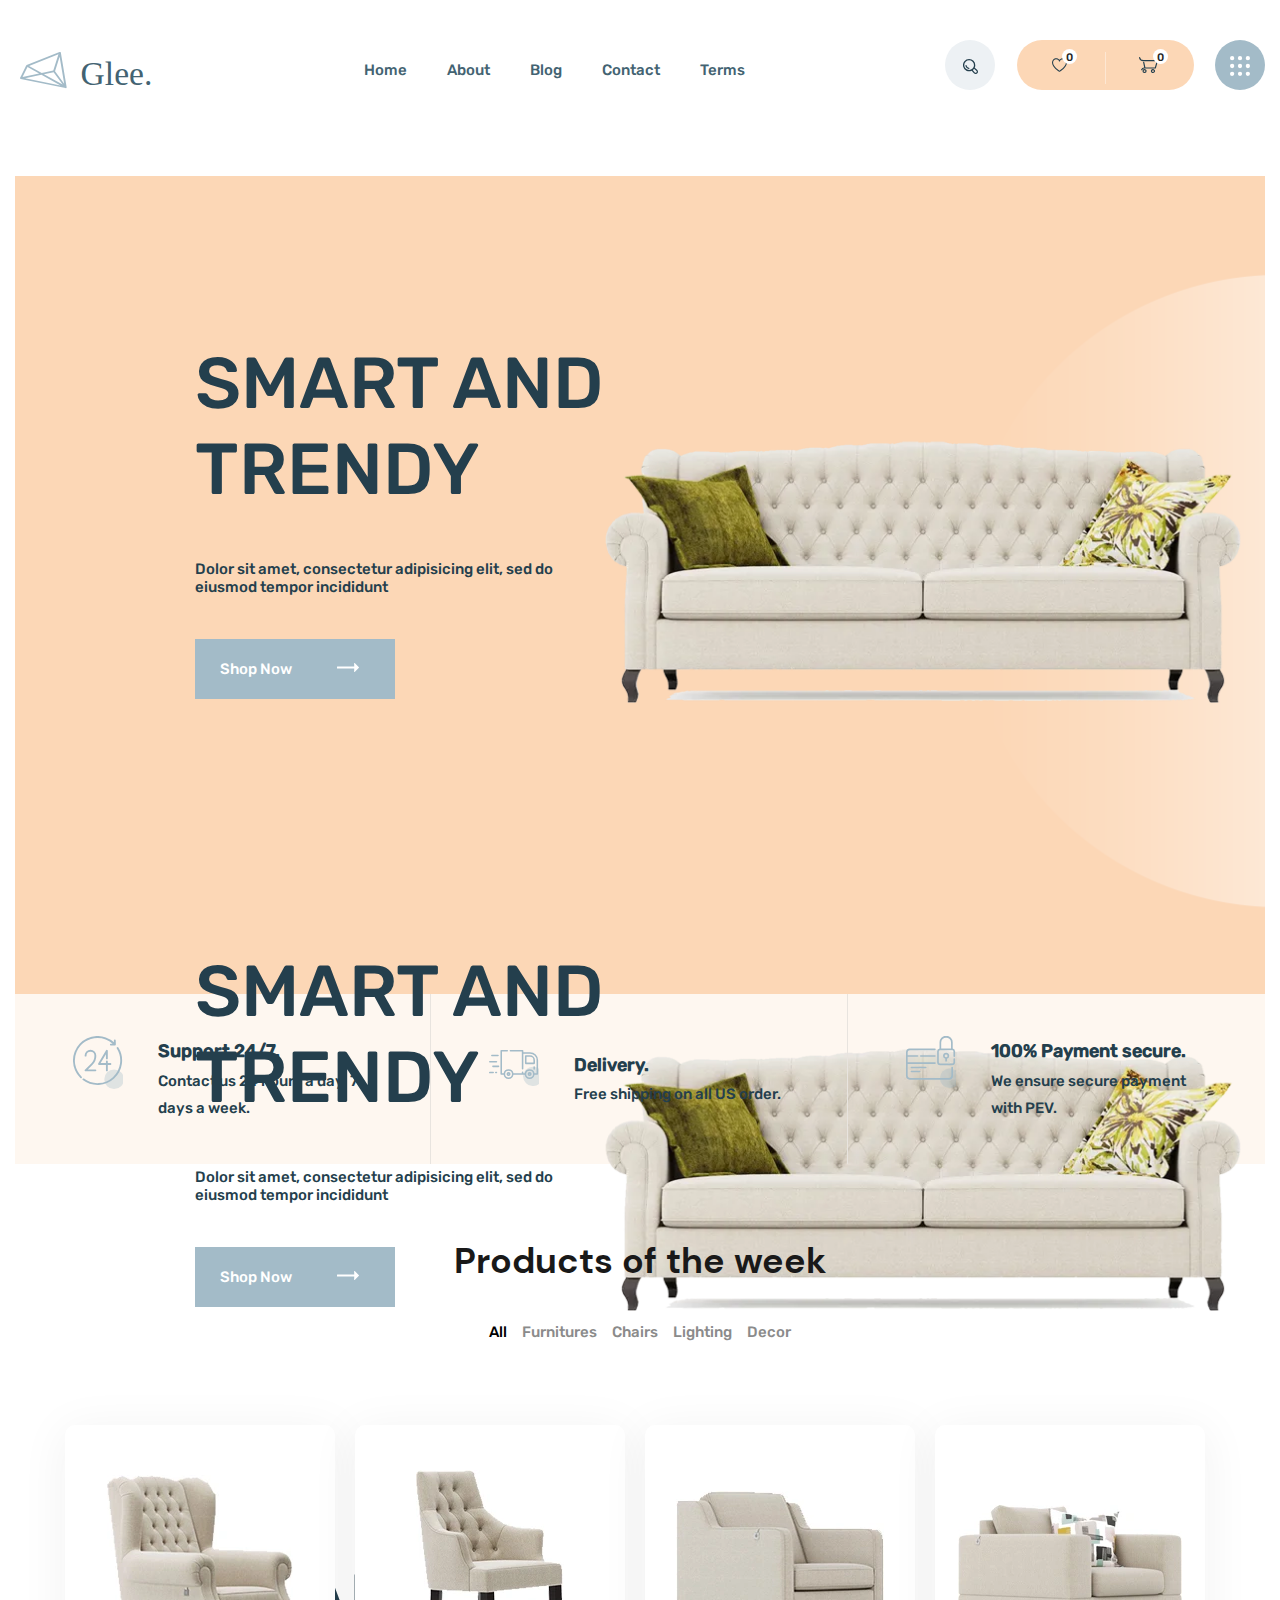
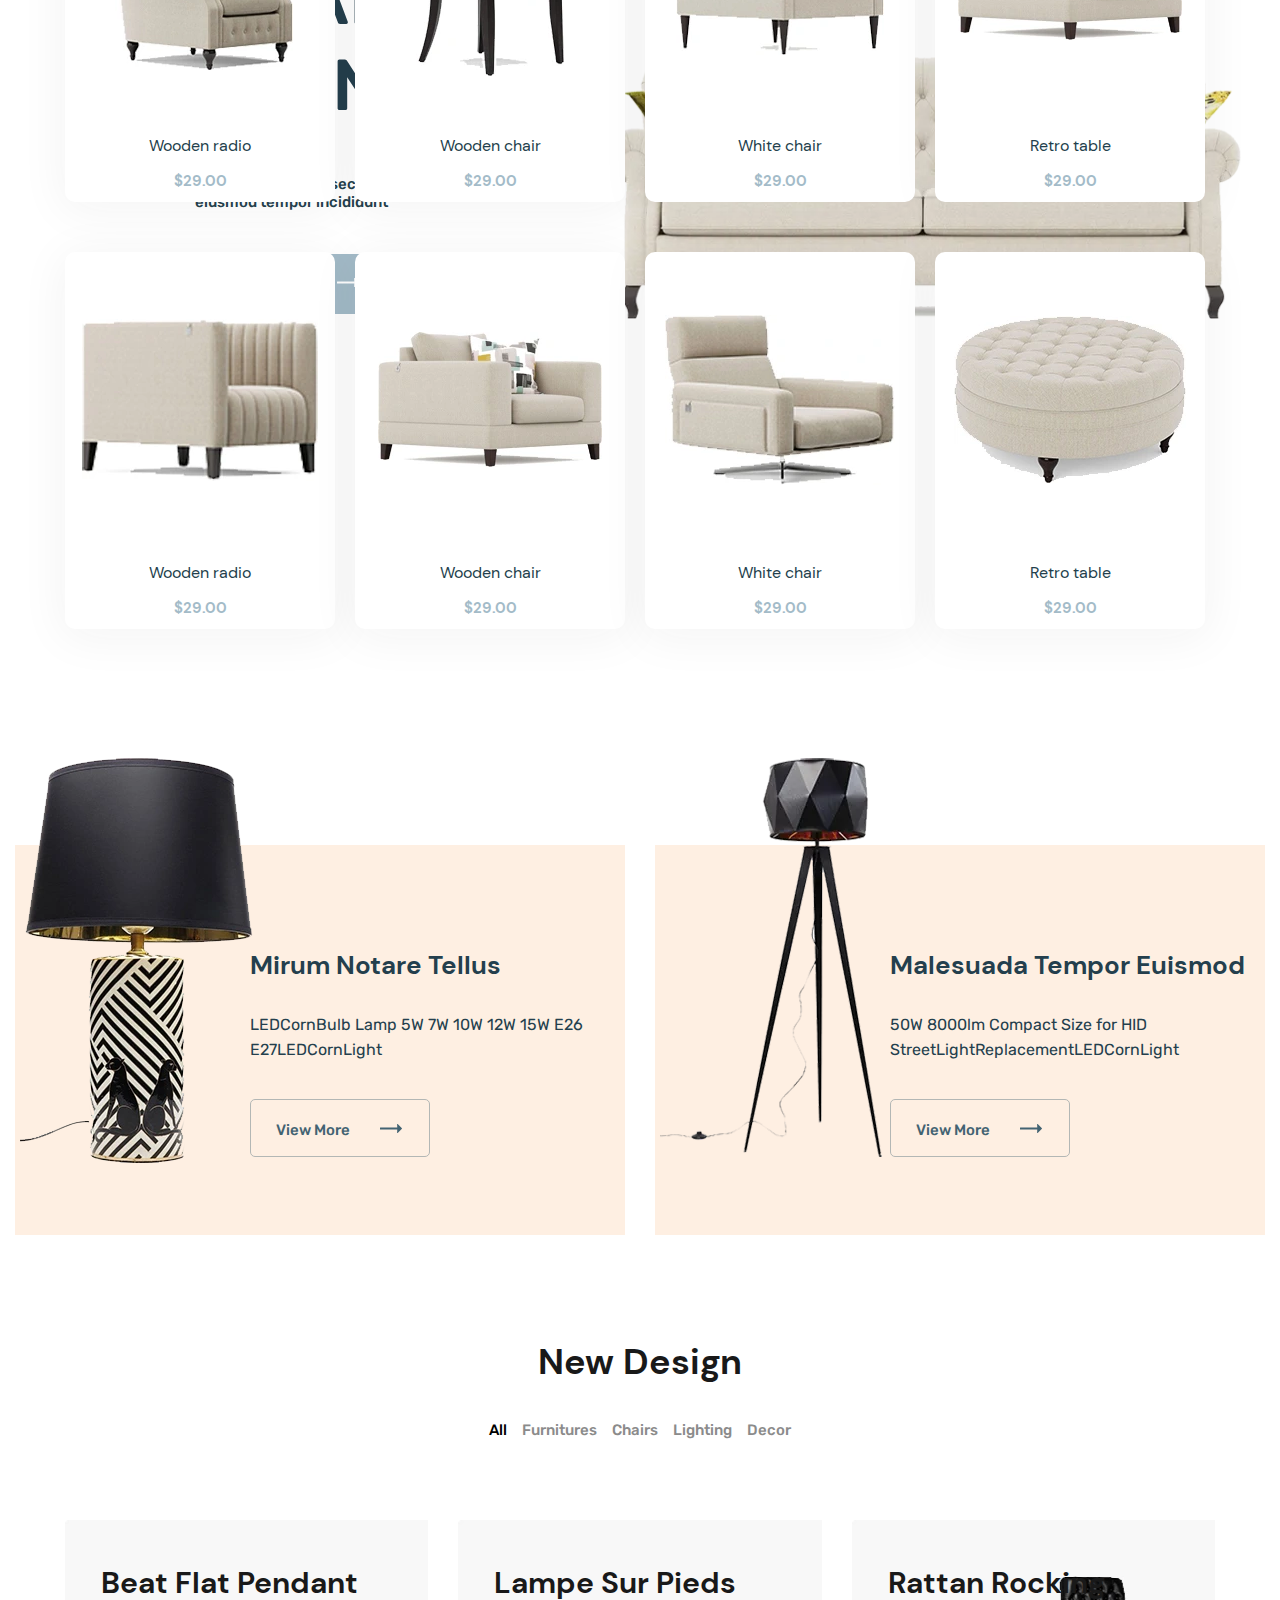
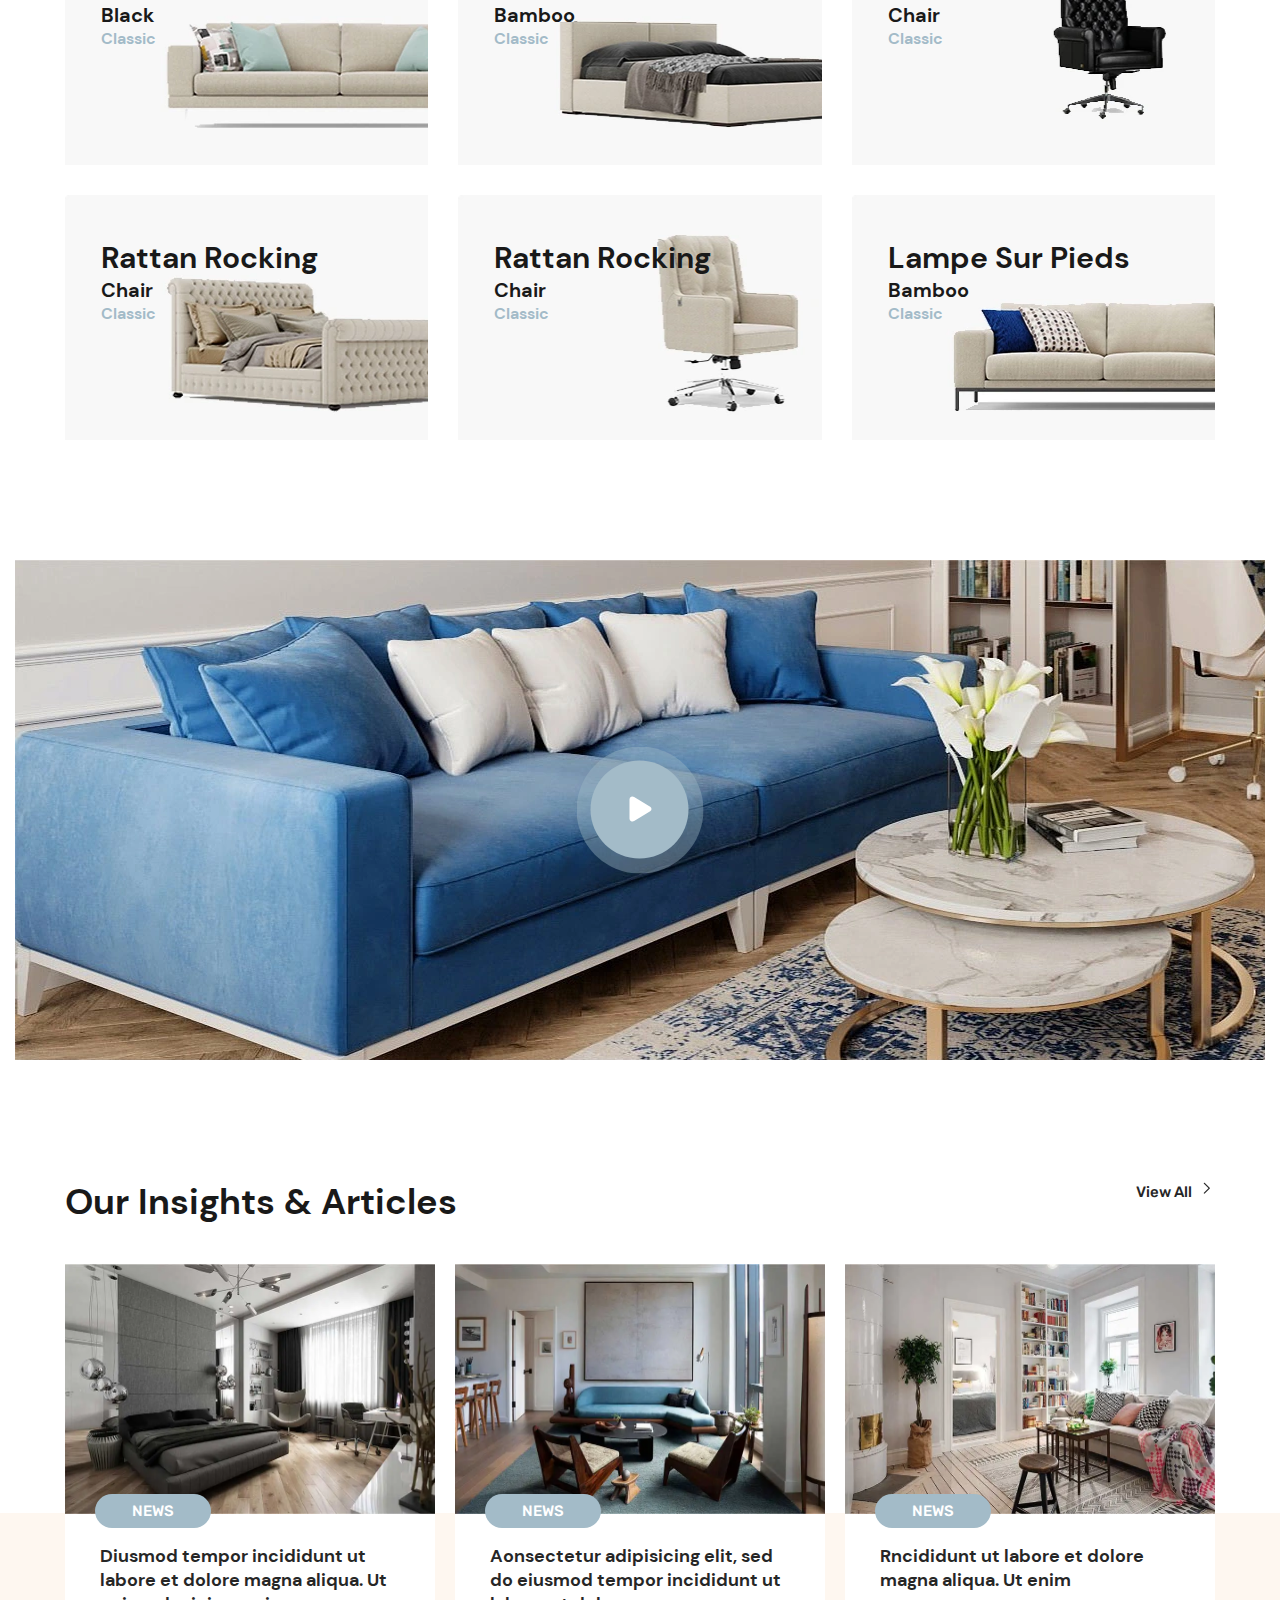
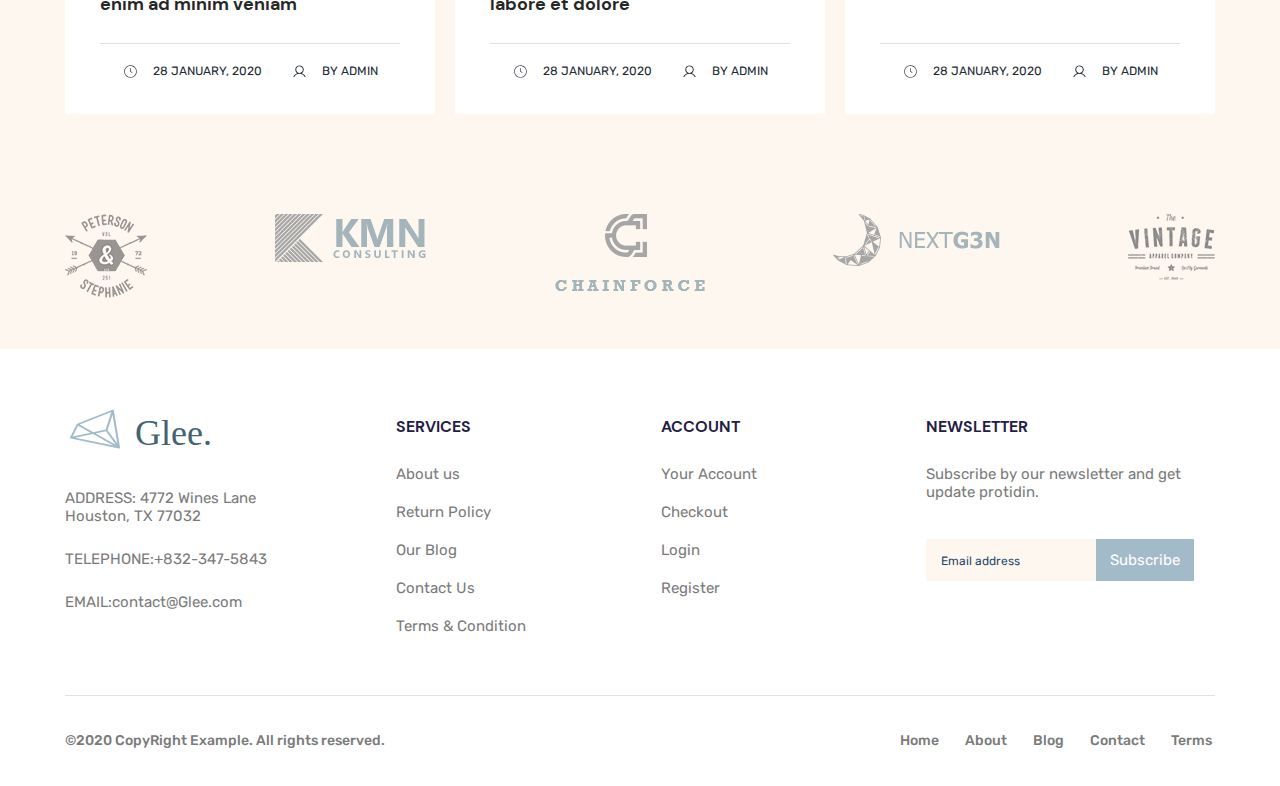
==== index.html @ 106c8b15 "Updates" ====
<!DOCTYPE html>
<html lang="en">

<head>
  <meta charset="UTF-8">
  <meta name="viewport" content="width=device-width, initial-scale=1.0">
  <meta http-equiv="X-UA-Compatible" content="ie=edge">
  <meta name="description" content="Описание проекта">
  <title>Glee</title>
  <link rel="preconnect" href="https://fonts.gstatic.com">
  <!-- <link
    href="https://fonts.googleapis.com/css2?family=Raleway:wght@600;700&family=Roboto+Condensed:ital,wght@0,300;0,400;0,700;1,300;1,400&display=swap"
    rel="stylesheet"> -->
  <link rel="stylesheet" href="css/style.min.css">
  <meta name="application-name" content="Главная страница — Описание проекта">
  <meta name="apple-mobile-web-app-title" content="Главная страница — Описание проекта">
  <meta property="og:title" content="Главная страница — Описание проекта">
  <meta property="og:locale" content="en">
  <meta property="og:description" content="Описание проекта">
  <meta property="og:url" content="http://localhost:3000">
  <meta property="og:site_name" content="Описание проекта">
  <meta property="og:type" content="website">
  <meta property="og:image" content="http://localhost:3000/img/cover.jpg">
</head>

<body>
<div class="parent">
  <header class="header">
    <div class="container">
      <div class="header__inner">
        <a class="logo" href="index.html">
          <img class="logo__img" src="images/header/icons/logo.svg" alt="logo img">
        </a>
        <nav class="menu">
          <button class="menu__btn">
            <span></span>
          </button>
          <ul class="menu__list">
            <li class="menu__list-item">
              <a class="menu__list-link  menu__list-link--active" href="index.html">Home</a>
            </li>
            <li class="menu__list-item">
              <a class="menu__list-link" href="about.html">About</a>
            </li>
            <li class="menu__list-item">
              <a class="menu__list-link" href="blog.html">Blog</a>
            </li>
            <li class="menu__list-item">
              <a class="menu__list-link" href="contact.html">Contact</a>
            </li>
            <li class="menu__list-item">
              <a class="menu__list-link" href="terms.html">Terms</a>
            </li>
          </ul>
        </nav>
        <div class="user-nav">
          <a class="user-nav__link user-nav__link--search" href="#">
            <img class="user-nav__link-img" src="images/header/icons/search.svg" alt="search icon">
          </a>
          <div class="user-nav__inner">
            <a href="#" class="user-nav__inner-link">
              <img class="user-nav__link-img" src="images/header/icons/heart.svg" alt="heart icon">
              <span class="user-nav__num">0</span>
            </a>
            <a href="#" class="user-nav__inner-link">
              <img class="user-nav__link-img" src="images/header/icons/cart.svg" alt="cart icon">
              <span class="user-nav__num">0</span>
            </a>
          </div>
          <a class="user-nav__link user-nav__link-user" href="#">
            <img class="user-nav__link-img-user" src="images/header/icons/user.svg" alt="user icon">
          </a>
        </div>
      </div>
    </div>
  </header>
  <main class="main">
   <section class="top-slider">
      <div class="container top-slider__container">
        <h1 class="hidden">Glee</h1>
        <div class="top-slider__inner">
          <div class="top-slider__item">
            <div class="top-slider__content">
              <h2 class="top-slider__title">
                SMART AND <br>
                TRENDY
              </h2>
              <p class="top-slider__text">
                Dolor sit amet, consectetur adipisicing elit, 
                sed do eiusmod tempor incididunt 
              </p>
              <a class="top-slider__link button" href="shop_1.html">
                Shop Now
                <img  class="top-slider__arrow" src="images/Shape1.svg" alt="button arrow">
              </a>
            </div>
            <picture>
              <source srcset="./images/slider/1.webp" type="image/webp">
              <source srcset="./images/slider/1.avif" type="image/avif">
              <img class="top-slider__img" src="images/slider/1.png"  alt="slider images">
            </picture>
          </div>
          <div class="top-slider__item">
            <div class="top-slider__content">
              <h2 class="top-slider__title">
                SMART AND <br>
                TRENDY
              </h2>
              <p class="top-slider__text">
                Dolor sit amet, consectetur adipisicing elit, 
                sed do eiusmod tempor incididunt 
              </p>
              <a class="top-slider__link button" href="shop_1.html">
                Shop Now
                <img  class="top-slider__arrow" src="images/Shape1.svg" alt="button arrow">
              </a>
            </div>
            <picture>
              <source srcset="./images/slider/2.webp" type="image/webp">
              <source srcset="./images/slider/2.avif" type="image/avif">
              <img class="top-slider__img" src="images/slider/2.png"  alt="slider images">
            </picture>
          </div>
          <div class="top-slider__item">
            <div class="top-slider__content">
              <h2 class="top-slider__title">
                SMART AND <br>
                TRENDY
              </h2>
              <p class="top-slider__text">
                Dolor sit amet, consectetur adipisicing elit, 
                sed do eiusmod tempor incididunt 
              </p>
              <a class="top-slider__link button" href="shop_1.html">
                Shop Now
                <img  class="top-slider__arrow" src="images/Shape1.svg" alt="button arrow">
              </a>
            </div>
            <picture>
              <source srcset="./images/slider/3.webp" type="image/webp">
              <source srcset="./images/slider/3.avif" type="image/avif">
              <img class="top-slider__img" src="images/slider/3.png"  alt="slider images">
            </picture>
          </div>
        </div>
      </div>
    </section>
     <section class="categories-info">
      <div class="container">
      <div class="categories-info__inner">
          <div class="info">
            <div class="info__item-wrap">
              <div class="info__item info__item-sup">
                <h3 class="info__item-title">Support 24/7.</h3>
                <p class="info__item-text">
                    Contact us 24 hours a day,
                  7 days a week.
                </p>
              </div>
            </div>
            <div class="info__item-wrap">
            <div class="info__item info__item-del">
              <h3 class="info__item-title">Delivery.</h3>
              <p class="info__item-text">
                Free shipping on all US order.
              </p>
            </div>
          </div>
            <div class="info__item-wrap">
            <div class="info__item info__item-pay">
              <h3 class="info__item-title">100% Payment secure.</h3>
              <p class="info__item-text">
                We ensure secure payment
                with PEV.
              </p>
            </div>
          </div>
          </div>
          <div class="categories"  data-ref="container-1">
            <div class="categories__top">
            <h2 class="title">Products of the week</h2>
            <div class="categories__filter-btn">
              <button class="categories__btn" data-filter="all">All</button>
              <button class="categories__btn" data-filter=".category-a">Furnitures</button>
              <button class="categories__btn" data-filter=".category-b">Chairs</button>
              <button class="categories__btn" data-filter=".category-c">Lighting</button>
              <button class="categories__btn" data-filter=".category-d">Decor</button>
            </div>
          </div>
          <div class="container1170">
            <div class="categories__content">
              <div class="categories-item mix category-a">
                <a href="product.html">
                  <img class="categories-item-img" src="images/product/chair-1.webp" alt="chair images">
                </a>
                <a class="categories-item-title" href="#">Wooden radio</a>
                <span class="categories-item-prise">$29.00</span>  
                <div class="categories-item-hover-links">
                  <button>
                    <svg width="22px" height="18px">
                   <path fill-rule="evenodd"  fill="rgb(163, 187, 200)"
                    d="M21.990,5.820 C21.907,4.269 21.250,2.813 20.141,1.720 C19.016,0.610 17.545,-0.001 16.002,-0.001 C13.691,-0.001 12.054,1.784 11.175,2.744 C11.125,2.798 11.071,2.857 11.019,2.913 C10.991,2.882 10.963,2.849 10.936,2.819 C10.132,1.903 8.460,-0.001 5.998,-0.001 C4.455,-0.001 2.985,0.610 1.859,1.720 C0.750,2.813 0.093,4.269 0.010,5.820 C-0.072,7.361 0.320,8.700 1.281,10.158 C2.142,11.466 4.385,13.532 6.044,14.906 C7.749,16.317 9.994,17.999 11.009,17.999 C12.041,17.999 14.278,16.319 15.974,14.912 C17.620,13.545 19.850,11.480 20.720,10.158 C21.366,9.174 22.095,7.792 21.990,5.820 ZM19.614,9.430 C18.982,10.391 17.202,12.166 15.183,13.848 C12.777,15.852 11.352,16.643 11.011,16.674 C10.669,16.639 9.241,15.841 6.823,13.831 C4.793,12.145 3.010,10.377 2.386,9.429 C1.591,8.223 1.266,7.132 1.332,5.891 C1.467,3.372 3.560,1.322 5.998,1.322 C7.861,1.322 9.214,2.864 9.941,3.692 C10.369,4.180 10.604,4.447 11.000,4.447 C11.409,4.447 11.672,4.161 12.151,3.638 C12.945,2.772 14.273,1.322 16.002,1.322 C18.440,1.322 20.533,3.372 20.668,5.891 C20.735,7.145 20.420,8.204 19.614,9.430 Z"/>
                   </svg></button>
                  <button>
                    <svg width="20px" height="20px">
                    <path fill-rule="evenodd"  fill="rgb(163, 187, 200)"
                    d="M19.450,19.448 C18.719,20.181 17.531,20.181 16.799,19.448 L12.211,14.860 C13.274,14.178 14.178,13.272 14.862,12.209 L19.450,16.798 C20.183,17.530 20.183,18.718 19.450,19.448 ZM7.500,14.999 C3.358,14.999 -0.000,11.640 -0.000,7.499 C-0.000,3.357 3.358,-0.002 7.500,-0.002 C11.642,-0.002 15.000,3.357 15.000,7.499 C15.000,11.640 11.642,14.999 7.500,14.999 ZM7.500,1.873 C4.398,1.873 1.875,4.397 1.875,7.499 C1.875,10.601 4.398,13.123 7.500,13.123 C10.602,13.123 13.125,10.601 13.125,7.499 C13.125,4.397 10.602,1.873 7.500,1.873 ZM4.375,7.499 L3.125,7.499 C3.125,5.087 5.088,3.123 7.500,3.123 L7.500,4.374 C5.777,4.374 4.375,5.776 4.375,7.499 Z"/>
                    </svg>
                  </button>
                  <button>
                    <svg width="22px" height="20px">
                    <path fill-rule="evenodd"  fill="rgb(255, 255, 255)"
                    d="M21.934,5.216 L18.217,13.776 C18.082,14.075 17.797,14.264 17.471,14.264 L7.257,14.264 C6.891,14.264 6.565,14.020 6.470,13.667 L3.147,1.629 L0.814,1.629 C0.366,1.629 -0.000,1.262 -0.000,0.814 C-0.000,0.365 0.366,-0.002 0.814,-0.002 L3.757,-0.002 C4.124,-0.002 4.449,0.243 4.544,0.596 L7.867,12.634 L16.929,12.634 L19.940,5.705 L9.902,5.705 C9.454,5.705 9.088,5.338 9.088,4.889 C9.088,4.440 9.454,4.074 9.902,4.074 L21.188,4.074 C21.459,4.074 21.717,4.211 21.866,4.440 C22.015,4.673 22.043,4.957 21.934,5.216 ZM6.484,16.303 C7.501,16.303 8.329,17.131 8.329,18.150 C8.329,19.169 7.501,19.999 6.484,19.999 C5.466,19.999 4.639,19.169 4.639,18.150 C4.639,17.131 5.466,16.303 6.484,16.303 ZM17.892,16.303 C18.909,16.235 19.791,17.009 19.859,18.015 C19.886,18.517 19.737,18.994 19.411,19.360 C19.085,19.740 18.638,19.958 18.149,19.999 C18.109,19.999 18.055,19.999 18.014,19.999 C17.051,19.999 16.250,19.238 16.183,18.273 C16.115,17.267 16.874,16.371 17.892,16.303 Z"/>
                    </svg>
                  </button>
                </div>            
              </div>
              <div class="categories-item mix category-a">
                <a href="product.html">
                  <img class="categories-item-img" src="images/product/chair-2.webp" alt="chair images">
                </a>
                <a class="categories-item-title" href="#">Wooden chair</a>
                <span class="categories-item-prise">$29.00</span>  
                <div class="categories-item-hover-links">
                  <button>
                    <svg width="22px" height="18px">
                   <path fill-rule="evenodd"  fill="rgb(163, 187, 200)"
                    d="M21.990,5.820 C21.907,4.269 21.250,2.813 20.141,1.720 C19.016,0.610 17.545,-0.001 16.002,-0.001 C13.691,-0.001 12.054,1.784 11.175,2.744 C11.125,2.798 11.071,2.857 11.019,2.913 C10.991,2.882 10.963,2.849 10.936,2.819 C10.132,1.903 8.460,-0.001 5.998,-0.001 C4.455,-0.001 2.985,0.610 1.859,1.720 C0.750,2.813 0.093,4.269 0.010,5.820 C-0.072,7.361 0.320,8.700 1.281,10.158 C2.142,11.466 4.385,13.532 6.044,14.906 C7.749,16.317 9.994,17.999 11.009,17.999 C12.041,17.999 14.278,16.319 15.974,14.912 C17.620,13.545 19.850,11.480 20.720,10.158 C21.366,9.174 22.095,7.792 21.990,5.820 ZM19.614,9.430 C18.982,10.391 17.202,12.166 15.183,13.848 C12.777,15.852 11.352,16.643 11.011,16.674 C10.669,16.639 9.241,15.841 6.823,13.831 C4.793,12.145 3.010,10.377 2.386,9.429 C1.591,8.223 1.266,7.132 1.332,5.891 C1.467,3.372 3.560,1.322 5.998,1.322 C7.861,1.322 9.214,2.864 9.941,3.692 C10.369,4.180 10.604,4.447 11.000,4.447 C11.409,4.447 11.672,4.161 12.151,3.638 C12.945,2.772 14.273,1.322 16.002,1.322 C18.440,1.322 20.533,3.372 20.668,5.891 C20.735,7.145 20.420,8.204 19.614,9.430 Z"/>
                   </svg></button>
                  <button>
                    <svg width="20px" height="20px">
                    <path fill-rule="evenodd"  fill="rgb(163, 187, 200)"
                    d="M19.450,19.448 C18.719,20.181 17.531,20.181 16.799,19.448 L12.211,14.860 C13.274,14.178 14.178,13.272 14.862,12.209 L19.450,16.798 C20.183,17.530 20.183,18.718 19.450,19.448 ZM7.500,14.999 C3.358,14.999 -0.000,11.640 -0.000,7.499 C-0.000,3.357 3.358,-0.002 7.500,-0.002 C11.642,-0.002 15.000,3.357 15.000,7.499 C15.000,11.640 11.642,14.999 7.500,14.999 ZM7.500,1.873 C4.398,1.873 1.875,4.397 1.875,7.499 C1.875,10.601 4.398,13.123 7.500,13.123 C10.602,13.123 13.125,10.601 13.125,7.499 C13.125,4.397 10.602,1.873 7.500,1.873 ZM4.375,7.499 L3.125,7.499 C3.125,5.087 5.088,3.123 7.500,3.123 L7.500,4.374 C5.777,4.374 4.375,5.776 4.375,7.499 Z"/>
                    </svg>
                  </button>
                  <button>
                    <svg width="22px" height="20px">
                    <path fill-rule="evenodd"  fill="rgb(255, 255, 255)"
                    d="M21.934,5.216 L18.217,13.776 C18.082,14.075 17.797,14.264 17.471,14.264 L7.257,14.264 C6.891,14.264 6.565,14.020 6.470,13.667 L3.147,1.629 L0.814,1.629 C0.366,1.629 -0.000,1.262 -0.000,0.814 C-0.000,0.365 0.366,-0.002 0.814,-0.002 L3.757,-0.002 C4.124,-0.002 4.449,0.243 4.544,0.596 L7.867,12.634 L16.929,12.634 L19.940,5.705 L9.902,5.705 C9.454,5.705 9.088,5.338 9.088,4.889 C9.088,4.440 9.454,4.074 9.902,4.074 L21.188,4.074 C21.459,4.074 21.717,4.211 21.866,4.440 C22.015,4.673 22.043,4.957 21.934,5.216 ZM6.484,16.303 C7.501,16.303 8.329,17.131 8.329,18.150 C8.329,19.169 7.501,19.999 6.484,19.999 C5.466,19.999 4.639,19.169 4.639,18.150 C4.639,17.131 5.466,16.303 6.484,16.303 ZM17.892,16.303 C18.909,16.235 19.791,17.009 19.859,18.015 C19.886,18.517 19.737,18.994 19.411,19.360 C19.085,19.740 18.638,19.958 18.149,19.999 C18.109,19.999 18.055,19.999 18.014,19.999 C17.051,19.999 16.250,19.238 16.183,18.273 C16.115,17.267 16.874,16.371 17.892,16.303 Z"/>
                    </svg>
                  </button>
                </div>                     
              </div>
              <div class="categories-item mix category-b">
                <a href="product.html">
                  <img class="categories-item-img" src="images/product/chair-3.webp" alt="chair images">
                </a>
                <a class="categories-item-title" href="#">White chair</a>
                <span class="categories-item-prise">$29.00</span>  
                <div class="categories-item-hover-links">
                  <button>
                    <svg width="22px" height="18px">
                   <path fill-rule="evenodd"  fill="rgb(163, 187, 200)"
                    d="M21.990,5.820 C21.907,4.269 21.250,2.813 20.141,1.720 C19.016,0.610 17.545,-0.001 16.002,-0.001 C13.691,-0.001 12.054,1.784 11.175,2.744 C11.125,2.798 11.071,2.857 11.019,2.913 C10.991,2.882 10.963,2.849 10.936,2.819 C10.132,1.903 8.460,-0.001 5.998,-0.001 C4.455,-0.001 2.985,0.610 1.859,1.720 C0.750,2.813 0.093,4.269 0.010,5.820 C-0.072,7.361 0.320,8.700 1.281,10.158 C2.142,11.466 4.385,13.532 6.044,14.906 C7.749,16.317 9.994,17.999 11.009,17.999 C12.041,17.999 14.278,16.319 15.974,14.912 C17.620,13.545 19.850,11.480 20.720,10.158 C21.366,9.174 22.095,7.792 21.990,5.820 ZM19.614,9.430 C18.982,10.391 17.202,12.166 15.183,13.848 C12.777,15.852 11.352,16.643 11.011,16.674 C10.669,16.639 9.241,15.841 6.823,13.831 C4.793,12.145 3.010,10.377 2.386,9.429 C1.591,8.223 1.266,7.132 1.332,5.891 C1.467,3.372 3.560,1.322 5.998,1.322 C7.861,1.322 9.214,2.864 9.941,3.692 C10.369,4.180 10.604,4.447 11.000,4.447 C11.409,4.447 11.672,4.161 12.151,3.638 C12.945,2.772 14.273,1.322 16.002,1.322 C18.440,1.322 20.533,3.372 20.668,5.891 C20.735,7.145 20.420,8.204 19.614,9.430 Z"/>
                   </svg></button>
                  <button>
                    <svg width="20px" height="20px">
                    <path fill-rule="evenodd"  fill="rgb(163, 187, 200)"
                    d="M19.450,19.448 C18.719,20.181 17.531,20.181 16.799,19.448 L12.211,14.860 C13.274,14.178 14.178,13.272 14.862,12.209 L19.450,16.798 C20.183,17.530 20.183,18.718 19.450,19.448 ZM7.500,14.999 C3.358,14.999 -0.000,11.640 -0.000,7.499 C-0.000,3.357 3.358,-0.002 7.500,-0.002 C11.642,-0.002 15.000,3.357 15.000,7.499 C15.000,11.640 11.642,14.999 7.500,14.999 ZM7.500,1.873 C4.398,1.873 1.875,4.397 1.875,7.499 C1.875,10.601 4.398,13.123 7.500,13.123 C10.602,13.123 13.125,10.601 13.125,7.499 C13.125,4.397 10.602,1.873 7.500,1.873 ZM4.375,7.499 L3.125,7.499 C3.125,5.087 5.088,3.123 7.500,3.123 L7.500,4.374 C5.777,4.374 4.375,5.776 4.375,7.499 Z"/>
                    </svg>
                  </button>
                  <button>
                    <svg width="22px" height="20px">
                    <path fill-rule="evenodd"  fill="rgb(255, 255, 255)"
                    d="M21.934,5.216 L18.217,13.776 C18.082,14.075 17.797,14.264 17.471,14.264 L7.257,14.264 C6.891,14.264 6.565,14.020 6.470,13.667 L3.147,1.629 L0.814,1.629 C0.366,1.629 -0.000,1.262 -0.000,0.814 C-0.000,0.365 0.366,-0.002 0.814,-0.002 L3.757,-0.002 C4.124,-0.002 4.449,0.243 4.544,0.596 L7.867,12.634 L16.929,12.634 L19.940,5.705 L9.902,5.705 C9.454,5.705 9.088,5.338 9.088,4.889 C9.088,4.440 9.454,4.074 9.902,4.074 L21.188,4.074 C21.459,4.074 21.717,4.211 21.866,4.440 C22.015,4.673 22.043,4.957 21.934,5.216 ZM6.484,16.303 C7.501,16.303 8.329,17.131 8.329,18.150 C8.329,19.169 7.501,19.999 6.484,19.999 C5.466,19.999 4.639,19.169 4.639,18.150 C4.639,17.131 5.466,16.303 6.484,16.303 ZM17.892,16.303 C18.909,16.235 19.791,17.009 19.859,18.015 C19.886,18.517 19.737,18.994 19.411,19.360 C19.085,19.740 18.638,19.958 18.149,19.999 C18.109,19.999 18.055,19.999 18.014,19.999 C17.051,19.999 16.250,19.238 16.183,18.273 C16.115,17.267 16.874,16.371 17.892,16.303 Z"/>
                    </svg>
                  </button>
                </div>                     
              </div>
              <div class="categories-item mix category-b">
                <a href="product.html">
                  <img class="categories-item-img" src="images/product/chair-4.webp" alt="chair images">
                </a>
                <a class="categories-item-title" href="#">Retro table</a>
                <span class="categories-item-prise">$29.00</span>  
                <div class="categories-item-hover-links">
                  <button>
                    <svg width="22px" height="18px">
                   <path fill-rule="evenodd"  fill="rgb(163, 187, 200)"
                    d="M21.990,5.820 C21.907,4.269 21.250,2.813 20.141,1.720 C19.016,0.610 17.545,-0.001 16.002,-0.001 C13.691,-0.001 12.054,1.784 11.175,2.744 C11.125,2.798 11.071,2.857 11.019,2.913 C10.991,2.882 10.963,2.849 10.936,2.819 C10.132,1.903 8.460,-0.001 5.998,-0.001 C4.455,-0.001 2.985,0.610 1.859,1.720 C0.750,2.813 0.093,4.269 0.010,5.820 C-0.072,7.361 0.320,8.700 1.281,10.158 C2.142,11.466 4.385,13.532 6.044,14.906 C7.749,16.317 9.994,17.999 11.009,17.999 C12.041,17.999 14.278,16.319 15.974,14.912 C17.620,13.545 19.850,11.480 20.720,10.158 C21.366,9.174 22.095,7.792 21.990,5.820 ZM19.614,9.430 C18.982,10.391 17.202,12.166 15.183,13.848 C12.777,15.852 11.352,16.643 11.011,16.674 C10.669,16.639 9.241,15.841 6.823,13.831 C4.793,12.145 3.010,10.377 2.386,9.429 C1.591,8.223 1.266,7.132 1.332,5.891 C1.467,3.372 3.560,1.322 5.998,1.322 C7.861,1.322 9.214,2.864 9.941,3.692 C10.369,4.180 10.604,4.447 11.000,4.447 C11.409,4.447 11.672,4.161 12.151,3.638 C12.945,2.772 14.273,1.322 16.002,1.322 C18.440,1.322 20.533,3.372 20.668,5.891 C20.735,7.145 20.420,8.204 19.614,9.430 Z"/>
                   </svg></button>
                  <button>
                    <svg width="20px" height="20px">
                    <path fill-rule="evenodd"  fill="rgb(163, 187, 200)"
                    d="M19.450,19.448 C18.719,20.181 17.531,20.181 16.799,19.448 L12.211,14.860 C13.274,14.178 14.178,13.272 14.862,12.209 L19.450,16.798 C20.183,17.530 20.183,18.718 19.450,19.448 ZM7.500,14.999 C3.358,14.999 -0.000,11.640 -0.000,7.499 C-0.000,3.357 3.358,-0.002 7.500,-0.002 C11.642,-0.002 15.000,3.357 15.000,7.499 C15.000,11.640 11.642,14.999 7.500,14.999 ZM7.500,1.873 C4.398,1.873 1.875,4.397 1.875,7.499 C1.875,10.601 4.398,13.123 7.500,13.123 C10.602,13.123 13.125,10.601 13.125,7.499 C13.125,4.397 10.602,1.873 7.500,1.873 ZM4.375,7.499 L3.125,7.499 C3.125,5.087 5.088,3.123 7.500,3.123 L7.500,4.374 C5.777,4.374 4.375,5.776 4.375,7.499 Z"/>
                    </svg>
                  </button>
                  <button>
                    <svg width="22px" height="20px">
                    <path fill-rule="evenodd"  fill="rgb(255, 255, 255)"
                    d="M21.934,5.216 L18.217,13.776 C18.082,14.075 17.797,14.264 17.471,14.264 L7.257,14.264 C6.891,14.264 6.565,14.020 6.470,13.667 L3.147,1.629 L0.814,1.629 C0.366,1.629 -0.000,1.262 -0.000,0.814 C-0.000,0.365 0.366,-0.002 0.814,-0.002 L3.757,-0.002 C4.124,-0.002 4.449,0.243 4.544,0.596 L7.867,12.634 L16.929,12.634 L19.940,5.705 L9.902,5.705 C9.454,5.705 9.088,5.338 9.088,4.889 C9.088,4.440 9.454,4.074 9.902,4.074 L21.188,4.074 C21.459,4.074 21.717,4.211 21.866,4.440 C22.015,4.673 22.043,4.957 21.934,5.216 ZM6.484,16.303 C7.501,16.303 8.329,17.131 8.329,18.150 C8.329,19.169 7.501,19.999 6.484,19.999 C5.466,19.999 4.639,19.169 4.639,18.150 C4.639,17.131 5.466,16.303 6.484,16.303 ZM17.892,16.303 C18.909,16.235 19.791,17.009 19.859,18.015 C19.886,18.517 19.737,18.994 19.411,19.360 C19.085,19.740 18.638,19.958 18.149,19.999 C18.109,19.999 18.055,19.999 18.014,19.999 C17.051,19.999 16.250,19.238 16.183,18.273 C16.115,17.267 16.874,16.371 17.892,16.303 Z"/>
                    </svg>
                  </button>
                </div>                     
              </div>
              <div class="categories-item mix category-c">
                <a href="product.html">
                  <img class="categories-item-img" src="images/product/chair-5.webp" alt="chair images">
                </a>
                <a class="categories-item-title" href="#">Wooden radio</a>
                <span class="categories-item-prise">$29.00</span>  
                <div class="categories-item-hover-links">
                  <button>
                    <svg width="22px" height="18px">
                   <path fill-rule="evenodd"  fill="rgb(163, 187, 200)"
                    d="M21.990,5.820 C21.907,4.269 21.250,2.813 20.141,1.720 C19.016,0.610 17.545,-0.001 16.002,-0.001 C13.691,-0.001 12.054,1.784 11.175,2.744 C11.125,2.798 11.071,2.857 11.019,2.913 C10.991,2.882 10.963,2.849 10.936,2.819 C10.132,1.903 8.460,-0.001 5.998,-0.001 C4.455,-0.001 2.985,0.610 1.859,1.720 C0.750,2.813 0.093,4.269 0.010,5.820 C-0.072,7.361 0.320,8.700 1.281,10.158 C2.142,11.466 4.385,13.532 6.044,14.906 C7.749,16.317 9.994,17.999 11.009,17.999 C12.041,17.999 14.278,16.319 15.974,14.912 C17.620,13.545 19.850,11.480 20.720,10.158 C21.366,9.174 22.095,7.792 21.990,5.820 ZM19.614,9.430 C18.982,10.391 17.202,12.166 15.183,13.848 C12.777,15.852 11.352,16.643 11.011,16.674 C10.669,16.639 9.241,15.841 6.823,13.831 C4.793,12.145 3.010,10.377 2.386,9.429 C1.591,8.223 1.266,7.132 1.332,5.891 C1.467,3.372 3.560,1.322 5.998,1.322 C7.861,1.322 9.214,2.864 9.941,3.692 C10.369,4.180 10.604,4.447 11.000,4.447 C11.409,4.447 11.672,4.161 12.151,3.638 C12.945,2.772 14.273,1.322 16.002,1.322 C18.440,1.322 20.533,3.372 20.668,5.891 C20.735,7.145 20.420,8.204 19.614,9.430 Z"/>
                   </svg></button>
                  <button>
                    <svg width="20px" height="20px">
                    <path fill-rule="evenodd"  fill="rgb(163, 187, 200)"
                    d="M19.450,19.448 C18.719,20.181 17.531,20.181 16.799,19.448 L12.211,14.860 C13.274,14.178 14.178,13.272 14.862,12.209 L19.450,16.798 C20.183,17.530 20.183,18.718 19.450,19.448 ZM7.500,14.999 C3.358,14.999 -0.000,11.640 -0.000,7.499 C-0.000,3.357 3.358,-0.002 7.500,-0.002 C11.642,-0.002 15.000,3.357 15.000,7.499 C15.000,11.640 11.642,14.999 7.500,14.999 ZM7.500,1.873 C4.398,1.873 1.875,4.397 1.875,7.499 C1.875,10.601 4.398,13.123 7.500,13.123 C10.602,13.123 13.125,10.601 13.125,7.499 C13.125,4.397 10.602,1.873 7.500,1.873 ZM4.375,7.499 L3.125,7.499 C3.125,5.087 5.088,3.123 7.500,3.123 L7.500,4.374 C5.777,4.374 4.375,5.776 4.375,7.499 Z"/>
                    </svg>
                  </button>
                  <button>
                    <svg width="22px" height="20px">
                    <path fill-rule="evenodd"  fill="rgb(255, 255, 255)"
                    d="M21.934,5.216 L18.217,13.776 C18.082,14.075 17.797,14.264 17.471,14.264 L7.257,14.264 C6.891,14.264 6.565,14.020 6.470,13.667 L3.147,1.629 L0.814,1.629 C0.366,1.629 -0.000,1.262 -0.000,0.814 C-0.000,0.365 0.366,-0.002 0.814,-0.002 L3.757,-0.002 C4.124,-0.002 4.449,0.243 4.544,0.596 L7.867,12.634 L16.929,12.634 L19.940,5.705 L9.902,5.705 C9.454,5.705 9.088,5.338 9.088,4.889 C9.088,4.440 9.454,4.074 9.902,4.074 L21.188,4.074 C21.459,4.074 21.717,4.211 21.866,4.440 C22.015,4.673 22.043,4.957 21.934,5.216 ZM6.484,16.303 C7.501,16.303 8.329,17.131 8.329,18.150 C8.329,19.169 7.501,19.999 6.484,19.999 C5.466,19.999 4.639,19.169 4.639,18.150 C4.639,17.131 5.466,16.303 6.484,16.303 ZM17.892,16.303 C18.909,16.235 19.791,17.009 19.859,18.015 C19.886,18.517 19.737,18.994 19.411,19.360 C19.085,19.740 18.638,19.958 18.149,19.999 C18.109,19.999 18.055,19.999 18.014,19.999 C17.051,19.999 16.250,19.238 16.183,18.273 C16.115,17.267 16.874,16.371 17.892,16.303 Z"/>
                    </svg>
                  </button>
                </div>                     
              </div>
              <div class="categories-item mix category-c">
                <a href="product.html">
                  <img class="categories-item-img" src="images/product/chair-6.webp" alt="chair images">
                </a>
                <a class="categories-item-title" href="#">Wooden chair</a>
                <span class="categories-item-prise">$29.00</span> 
                <div class="categories-item-hover-links">
                  <button>
                    <svg width="22px" height="18px">
                   <path fill-rule="evenodd"  fill="rgb(163, 187, 200)"
                    d="M21.990,5.820 C21.907,4.269 21.250,2.813 20.141,1.720 C19.016,0.610 17.545,-0.001 16.002,-0.001 C13.691,-0.001 12.054,1.784 11.175,2.744 C11.125,2.798 11.071,2.857 11.019,2.913 C10.991,2.882 10.963,2.849 10.936,2.819 C10.132,1.903 8.460,-0.001 5.998,-0.001 C4.455,-0.001 2.985,0.610 1.859,1.720 C0.750,2.813 0.093,4.269 0.010,5.820 C-0.072,7.361 0.320,8.700 1.281,10.158 C2.142,11.466 4.385,13.532 6.044,14.906 C7.749,16.317 9.994,17.999 11.009,17.999 C12.041,17.999 14.278,16.319 15.974,14.912 C17.620,13.545 19.850,11.480 20.720,10.158 C21.366,9.174 22.095,7.792 21.990,5.820 ZM19.614,9.430 C18.982,10.391 17.202,12.166 15.183,13.848 C12.777,15.852 11.352,16.643 11.011,16.674 C10.669,16.639 9.241,15.841 6.823,13.831 C4.793,12.145 3.010,10.377 2.386,9.429 C1.591,8.223 1.266,7.132 1.332,5.891 C1.467,3.372 3.560,1.322 5.998,1.322 C7.861,1.322 9.214,2.864 9.941,3.692 C10.369,4.180 10.604,4.447 11.000,4.447 C11.409,4.447 11.672,4.161 12.151,3.638 C12.945,2.772 14.273,1.322 16.002,1.322 C18.440,1.322 20.533,3.372 20.668,5.891 C20.735,7.145 20.420,8.204 19.614,9.430 Z"/>
                   </svg></button>
                  <button>
                    <svg width="20px" height="20px">
                    <path fill-rule="evenodd"  fill="rgb(163, 187, 200)"
                    d="M19.450,19.448 C18.719,20.181 17.531,20.181 16.799,19.448 L12.211,14.860 C13.274,14.178 14.178,13.272 14.862,12.209 L19.450,16.798 C20.183,17.530 20.183,18.718 19.450,19.448 ZM7.500,14.999 C3.358,14.999 -0.000,11.640 -0.000,7.499 C-0.000,3.357 3.358,-0.002 7.500,-0.002 C11.642,-0.002 15.000,3.357 15.000,7.499 C15.000,11.640 11.642,14.999 7.500,14.999 ZM7.500,1.873 C4.398,1.873 1.875,4.397 1.875,7.499 C1.875,10.601 4.398,13.123 7.500,13.123 C10.602,13.123 13.125,10.601 13.125,7.499 C13.125,4.397 10.602,1.873 7.500,1.873 ZM4.375,7.499 L3.125,7.499 C3.125,5.087 5.088,3.123 7.500,3.123 L7.500,4.374 C5.777,4.374 4.375,5.776 4.375,7.499 Z"/>
                    </svg>
                  </button>
                  <button>
                    <svg width="22px" height="20px">
                    <path fill-rule="evenodd"  fill="rgb(255, 255, 255)"
                    d="M21.934,5.216 L18.217,13.776 C18.082,14.075 17.797,14.264 17.471,14.264 L7.257,14.264 C6.891,14.264 6.565,14.020 6.470,13.667 L3.147,1.629 L0.814,1.629 C0.366,1.629 -0.000,1.262 -0.000,0.814 C-0.000,0.365 0.366,-0.002 0.814,-0.002 L3.757,-0.002 C4.124,-0.002 4.449,0.243 4.544,0.596 L7.867,12.634 L16.929,12.634 L19.940,5.705 L9.902,5.705 C9.454,5.705 9.088,5.338 9.088,4.889 C9.088,4.440 9.454,4.074 9.902,4.074 L21.188,4.074 C21.459,4.074 21.717,4.211 21.866,4.440 C22.015,4.673 22.043,4.957 21.934,5.216 ZM6.484,16.303 C7.501,16.303 8.329,17.131 8.329,18.150 C8.329,19.169 7.501,19.999 6.484,19.999 C5.466,19.999 4.639,19.169 4.639,18.150 C4.639,17.131 5.466,16.303 6.484,16.303 ZM17.892,16.303 C18.909,16.235 19.791,17.009 19.859,18.015 C19.886,18.517 19.737,18.994 19.411,19.360 C19.085,19.740 18.638,19.958 18.149,19.999 C18.109,19.999 18.055,19.999 18.014,19.999 C17.051,19.999 16.250,19.238 16.183,18.273 C16.115,17.267 16.874,16.371 17.892,16.303 Z"/>
                    </svg>
                  </button>
                </div>                      
              </div>
              <div class="categories-item mix category-d">
                <a href="product.html">
                  <img class="categories-item-img" src="images/product/chair-7.webp" alt="chair images">
                </a>
                <a class="categories-item-title" href="#">White chair</a>
                <span class="categories-item-prise">$29.00</span> 
                <div class="categories-item-hover-links">
                  <button>
                    <svg width="22px" height="18px">
                   <path fill-rule="evenodd"  fill="rgb(163, 187, 200)"
                    d="M21.990,5.820 C21.907,4.269 21.250,2.813 20.141,1.720 C19.016,0.610 17.545,-0.001 16.002,-0.001 C13.691,-0.001 12.054,1.784 11.175,2.744 C11.125,2.798 11.071,2.857 11.019,2.913 C10.991,2.882 10.963,2.849 10.936,2.819 C10.132,1.903 8.460,-0.001 5.998,-0.001 C4.455,-0.001 2.985,0.610 1.859,1.720 C0.750,2.813 0.093,4.269 0.010,5.820 C-0.072,7.361 0.320,8.700 1.281,10.158 C2.142,11.466 4.385,13.532 6.044,14.906 C7.749,16.317 9.994,17.999 11.009,17.999 C12.041,17.999 14.278,16.319 15.974,14.912 C17.620,13.545 19.850,11.480 20.720,10.158 C21.366,9.174 22.095,7.792 21.990,5.820 ZM19.614,9.430 C18.982,10.391 17.202,12.166 15.183,13.848 C12.777,15.852 11.352,16.643 11.011,16.674 C10.669,16.639 9.241,15.841 6.823,13.831 C4.793,12.145 3.010,10.377 2.386,9.429 C1.591,8.223 1.266,7.132 1.332,5.891 C1.467,3.372 3.560,1.322 5.998,1.322 C7.861,1.322 9.214,2.864 9.941,3.692 C10.369,4.180 10.604,4.447 11.000,4.447 C11.409,4.447 11.672,4.161 12.151,3.638 C12.945,2.772 14.273,1.322 16.002,1.322 C18.440,1.322 20.533,3.372 20.668,5.891 C20.735,7.145 20.420,8.204 19.614,9.430 Z"/>
                   </svg></button>
                  <button>
                    <svg width="20px" height="20px">
                    <path fill-rule="evenodd"  fill="rgb(163, 187, 200)"
                    d="M19.450,19.448 C18.719,20.181 17.531,20.181 16.799,19.448 L12.211,14.860 C13.274,14.178 14.178,13.272 14.862,12.209 L19.450,16.798 C20.183,17.530 20.183,18.718 19.450,19.448 ZM7.500,14.999 C3.358,14.999 -0.000,11.640 -0.000,7.499 C-0.000,3.357 3.358,-0.002 7.500,-0.002 C11.642,-0.002 15.000,3.357 15.000,7.499 C15.000,11.640 11.642,14.999 7.500,14.999 ZM7.500,1.873 C4.398,1.873 1.875,4.397 1.875,7.499 C1.875,10.601 4.398,13.123 7.500,13.123 C10.602,13.123 13.125,10.601 13.125,7.499 C13.125,4.397 10.602,1.873 7.500,1.873 ZM4.375,7.499 L3.125,7.499 C3.125,5.087 5.088,3.123 7.500,3.123 L7.500,4.374 C5.777,4.374 4.375,5.776 4.375,7.499 Z"/>
                    </svg>
                  </button>
                  <button>
                    <svg width="22px" height="20px">
                    <path fill-rule="evenodd"  fill="rgb(255, 255, 255)"
                    d="M21.934,5.216 L18.217,13.776 C18.082,14.075 17.797,14.264 17.471,14.264 L7.257,14.264 C6.891,14.264 6.565,14.020 6.470,13.667 L3.147,1.629 L0.814,1.629 C0.366,1.629 -0.000,1.262 -0.000,0.814 C-0.000,0.365 0.366,-0.002 0.814,-0.002 L3.757,-0.002 C4.124,-0.002 4.449,0.243 4.544,0.596 L7.867,12.634 L16.929,12.634 L19.940,5.705 L9.902,5.705 C9.454,5.705 9.088,5.338 9.088,4.889 C9.088,4.440 9.454,4.074 9.902,4.074 L21.188,4.074 C21.459,4.074 21.717,4.211 21.866,4.440 C22.015,4.673 22.043,4.957 21.934,5.216 ZM6.484,16.303 C7.501,16.303 8.329,17.131 8.329,18.150 C8.329,19.169 7.501,19.999 6.484,19.999 C5.466,19.999 4.639,19.169 4.639,18.150 C4.639,17.131 5.466,16.303 6.484,16.303 ZM17.892,16.303 C18.909,16.235 19.791,17.009 19.859,18.015 C19.886,18.517 19.737,18.994 19.411,19.360 C19.085,19.740 18.638,19.958 18.149,19.999 C18.109,19.999 18.055,19.999 18.014,19.999 C17.051,19.999 16.250,19.238 16.183,18.273 C16.115,17.267 16.874,16.371 17.892,16.303 Z"/>
                    </svg>
                  </button>
                </div>                      
              </div>
              <div class="categories-item mix category-d">
                <a href="product.html">
                  <img class="categories-item-img" src="images/product/chair-8.webp" alt="chair images">
                </a>
                <a class="categories-item-title" href="#">Retro table</a>
                <span class="categories-item-prise">$29.00</span> 
                <div class="categories-item-hover-links">
                  <button>
                    <svg width="22px" height="18px">
                   <path fill-rule="evenodd"  fill="rgb(163, 187, 200)"
                    d="M21.990,5.820 C21.907,4.269 21.250,2.813 20.141,1.720 C19.016,0.610 17.545,-0.001 16.002,-0.001 C13.691,-0.001 12.054,1.784 11.175,2.744 C11.125,2.798 11.071,2.857 11.019,2.913 C10.991,2.882 10.963,2.849 10.936,2.819 C10.132,1.903 8.460,-0.001 5.998,-0.001 C4.455,-0.001 2.985,0.610 1.859,1.720 C0.750,2.813 0.093,4.269 0.010,5.820 C-0.072,7.361 0.320,8.700 1.281,10.158 C2.142,11.466 4.385,13.532 6.044,14.906 C7.749,16.317 9.994,17.999 11.009,17.999 C12.041,17.999 14.278,16.319 15.974,14.912 C17.620,13.545 19.850,11.480 20.720,10.158 C21.366,9.174 22.095,7.792 21.990,5.820 ZM19.614,9.430 C18.982,10.391 17.202,12.166 15.183,13.848 C12.777,15.852 11.352,16.643 11.011,16.674 C10.669,16.639 9.241,15.841 6.823,13.831 C4.793,12.145 3.010,10.377 2.386,9.429 C1.591,8.223 1.266,7.132 1.332,5.891 C1.467,3.372 3.560,1.322 5.998,1.322 C7.861,1.322 9.214,2.864 9.941,3.692 C10.369,4.180 10.604,4.447 11.000,4.447 C11.409,4.447 11.672,4.161 12.151,3.638 C12.945,2.772 14.273,1.322 16.002,1.322 C18.440,1.322 20.533,3.372 20.668,5.891 C20.735,7.145 20.420,8.204 19.614,9.430 Z"/>
                   </svg></button>
                  <button>
                    <svg width="20px" height="20px">
                    <path fill-rule="evenodd"  fill="rgb(163, 187, 200)"
                    d="M19.450,19.448 C18.719,20.181 17.531,20.181 16.799,19.448 L12.211,14.860 C13.274,14.178 14.178,13.272 14.862,12.209 L19.450,16.798 C20.183,17.530 20.183,18.718 19.450,19.448 ZM7.500,14.999 C3.358,14.999 -0.000,11.640 -0.000,7.499 C-0.000,3.357 3.358,-0.002 7.500,-0.002 C11.642,-0.002 15.000,3.357 15.000,7.499 C15.000,11.640 11.642,14.999 7.500,14.999 ZM7.500,1.873 C4.398,1.873 1.875,4.397 1.875,7.499 C1.875,10.601 4.398,13.123 7.500,13.123 C10.602,13.123 13.125,10.601 13.125,7.499 C13.125,4.397 10.602,1.873 7.500,1.873 ZM4.375,7.499 L3.125,7.499 C3.125,5.087 5.088,3.123 7.500,3.123 L7.500,4.374 C5.777,4.374 4.375,5.776 4.375,7.499 Z"/>
                    </svg>
                  </button>
                  <button>
                    <svg width="22px" height="20px">
                    <path fill-rule="evenodd"  fill="rgb(255, 255, 255)"
                    d="M21.934,5.216 L18.217,13.776 C18.082,14.075 17.797,14.264 17.471,14.264 L7.257,14.264 C6.891,14.264 6.565,14.020 6.470,13.667 L3.147,1.629 L0.814,1.629 C0.366,1.629 -0.000,1.262 -0.000,0.814 C-0.000,0.365 0.366,-0.002 0.814,-0.002 L3.757,-0.002 C4.124,-0.002 4.449,0.243 4.544,0.596 L7.867,12.634 L16.929,12.634 L19.940,5.705 L9.902,5.705 C9.454,5.705 9.088,5.338 9.088,4.889 C9.088,4.440 9.454,4.074 9.902,4.074 L21.188,4.074 C21.459,4.074 21.717,4.211 21.866,4.440 C22.015,4.673 22.043,4.957 21.934,5.216 ZM6.484,16.303 C7.501,16.303 8.329,17.131 8.329,18.150 C8.329,19.169 7.501,19.999 6.484,19.999 C5.466,19.999 4.639,19.169 4.639,18.150 C4.639,17.131 5.466,16.303 6.484,16.303 ZM17.892,16.303 C18.909,16.235 19.791,17.009 19.859,18.015 C19.886,18.517 19.737,18.994 19.411,19.360 C19.085,19.740 18.638,19.958 18.149,19.999 C18.109,19.999 18.055,19.999 18.014,19.999 C17.051,19.999 16.250,19.238 16.183,18.273 C16.115,17.267 16.874,16.371 17.892,16.303 Z"/>
                    </svg>
                  </button>
                </div>                      
              </div>
            </div>
          </div>
        </div>
        </div>
      </div>
    </section>

     <section class="blurb">
      <div class="container">
        <div class="blurb__inner">
          <div class="blurb__items">
            <div class="blurb__item">
              <img class="blurb__item-img" src="images/product/lamp-left.webp" alt="blurb images">
              <div class="blurb__item-content">
              <h2 class="blurb__item-title">
                Mirum Notare Tellus
              </h2>
              <p class="blurb__item-text">
                LEDCornBulb Lamp 5W 7W 10W 12W 15W E26 <br>
                 E27LEDCornLight
              </p>
              <a class="blurb__item__link button" href="product.html">
                View More
                <svg xmlns="http://www.w3.org/2000/svg" width="22" height="9" viewBox="0 0 22 9">
                  <defs>
                    <style>
                      .cls-1 {
                        fill: #fff;
                        fill-rule: evenodd;
                      }
                    </style>
                  </defs>
                  <path class="cls-1" d="M535.3,654.472h16.948l-0.1,2.857a0.292,0.292,0,0,0,0,.41l0.172,0.172a0.28,0.28,0,0,0,.2.086,0.285,0.285,0,0,0,.2-0.084l4.193-4.211A0.292,0.292,0,0,0,557,653.5a0.283,0.283,0,0,0-.084-0.2l-4.193-4.213a0.289,0.289,0,0,0-.407,0l-0.172.173a0.287,0.287,0,0,0-.084.2,0.278,0.278,0,0,0,.084.2l0.113,2.865H535.292a0.3,0.3,0,0,0-.292.295v1.37A0.292,0.292,0,0,0,535.3,654.472Z" transform="translate(-535 -649)"/>
                </svg>                
              </a>
            </div>
            </div>
            <div class="blurb__item">
              <img class="blurb__item-img" src="images/product/lamp-right.webp" alt="blurb images">
              <div class="blurb__item-content">
              <h2 class="blurb__item-title">
                Malesuada Tempor Euismod
              </h2>
              <p class="blurb__item-text">
                50W 8000lm Compact Size for HID <br>
                 StreetLightReplacementLEDCornLight
              </p>
              <a class="blurb__item__link button" href="product.html">
                View More
                <svg xmlns="http://www.w3.org/2000/svg" width="22" height="9" viewBox="0 0 22 9">
                  <defs>
                    <style>
                      .cls-1 {
                        fill: #fff;
                        fill-rule: evenodd;
                      }
                    </style>
                  </defs>
                  <path class="cls-1" d="M535.3,654.472h16.948l-0.1,2.857a0.292,0.292,0,0,0,0,.41l0.172,0.172a0.28,0.28,0,0,0,.2.086,0.285,0.285,0,0,0,.2-0.084l4.193-4.211A0.292,0.292,0,0,0,557,653.5a0.283,0.283,0,0,0-.084-0.2l-4.193-4.213a0.289,0.289,0,0,0-.407,0l-0.172.173a0.287,0.287,0,0,0-.084.2,0.278,0.278,0,0,0,.084.2l0.113,2.865H535.292a0.3,0.3,0,0,0-.292.295v1.37A0.292,0.292,0,0,0,535.3,654.472Z" transform="translate(-535 -649)"/>
                </svg>
              </a>
            </div>
            </div>
          </div>
        </div>
      </div>
    </section> 
    
     <section class="design"  data-ref="container-2">
      <div class="container">
        <div class="design__top">
          <h2 class="title">New Design</h2>
          <div class="design__filter-btn">
            <button class="design-btn" data-filter="all">All</button>
            <button class="design-btn" data-filter=".class-a">Furnitures</button>
            <button class="design-btn" data-filter=".class-b">Chairs</button>
            <button class="design-btn" data-filter=".class-c">Lighting</button>
            <button class="design-btn" data-filter=".class-d">Decor</button>
          </div>
        </div>
        <div class="container1170">
          <div class="design__content">
            <div class="design__item mix class-a" style="background-image: url('images/design/d1.webp');">
              <div class="design__text">
                <h2 class="design__item-title">Beat Flat Pendant</h2>
                <h3 class="design__item-text">Black</h3>
                <p class="design__item-type">Classic</p>
              </div>
            </div>
            <div class="design__item mix class-a" style="background-image: url('images/design/d2.webp');">
              <div class="design__text">
                <h2 class="design__item-title">Lampe Sur Pieds</h2>
                <h3 class="design__item-text">Bamboo</h3>
                <p class="design__item-type">Classic</p>
              </div>
            </div>
            <div class="design__item mix class-b" style="background-image: url('images/design/d3.webp');">
              <div class="design__text">
                <h2 class="design__item-title">Rattan Rocking</h2>
                <h3 class="design__item-text">Chair</h3>
                <p class="design__item-type">Classic</p>
              </div>
            </div>
            <div class="design__item mix class-c" style="background-image: url('images/design/d4.webp');">
              <div class="design__text">
                <h2 class="design__item-title">Rattan Rocking</h2>
                <h3 class="design__item-text">Chair</h3>
                <p class="design__item-type">Classic</p>
              </div>
            </div>
            <div class="design__item mix class-d" style="background-image: url('images/design/d5.webp');">
              <div class="design__text">
                <h2 class="design__item-title">Rattan Rocking</h2>
                <h3 class="design__item-text">Chair</h3>
                <p class="design__item-type">Classic</p>
              </div>
            </div>
            <div class="design__item mix class-d" style="background-image: url('images/design/d6.webp');">
              <div class="design__text">
                <h2 class="design__item-title">Lampe Sur Pieds </h2>
                <h3 class="design__item-text">Bamboo</h3>
                <p class="design__item-type">Classic</p>
              </div>
            </div>
          </div>
        </div>
        <div class="design__video">
          <div class="design__video__popup" style="background-image: url('images/design/d7.webp');">
            <a class="design__video__play" data-fancybox href="https://www.youtube.com/watch?v=MoN9ql6Yymw">
              <img src="images/icons/play-btn.svg" alt="video play button">
            </a>
        </div>
      </div>
    </div>
    </section> 
   <section class="blog">
      <div class="container1170">
        <div class="blog__top">
          <h2 class="title">Our Insights & Articles</h2>
          <a class="blog__top-link" href="#">View All</a>
        </div>
        <div class="blog__items">
          <div class="blog__item">
            <a class="blog__item-img" href="blog-one.html">
              <img src="images/blog/blog1-30.webp" alt="blog images">
            </a>
            <button class="blog__item-btn">NEWS</button>
            <div class="blog__item-box">
              <a class="blog__item-title" href="blog-one.html">
                  Diusmod tempor incididunt ut labore et dolore magna aliqua. 
                  Ut enim ad minim veniam
              </a>
              <div class="blog__box">
                <div class="blog__box-data">
                  28 JANUARY, 2020
                </div>
                <a class="blog__box-author" href="#">
                  BY ADMIN
                </a>  
              </div>
            </div>
          </div>
          <div class="blog__item">
            <a class="blog__item-img" href="blog-one.html">
              <img src="images/blog/blog2-30.webp" alt="blog images">
            </a>
            <button class="blog__item-btn">NEWS</button>
            <div class="blog__item-box">
              <a class="blog__item-title" href="blog-one.html">
                  Aonsectetur adipisicing elit, 
                  sed do eiusmod tempor incididunt ut labore et dolore 
              </a>
              <div class="blog__box">
                <div class="blog__box-data">
                  28 JANUARY, 2020
                </div>
                <a class="blog__box-author" href="#">
                  BY ADMIN
                </a>  
              </div>
            </div>
          </div>
          <div class="blog__item">
            <a class="blog__item-img" href="blog-one.html">
              <img src="images/blog/blog3-30.webp" alt="blog images">
            </a>
            <button class="blog__item-btn">NEWS</button>
            <div class="blog__item-box">
              <a class="blog__item-title" href="blog-one.html">
                  Rncididunt ut labore et dolore magna aliqua. Ut enim 
              </a>
              <div class="blog__box">
                <div class="blog__box-data">
                  28 JANUARY, 2020
                </div>
                <a class="blog__box-author" href="#">
                  BY ADMIN
                </a>  
              </div>
            </div>
          </div>
        </div>
        <ul class="blog__partners">
          <li class="blog__partner-img">
            <img src="images/partners/1.png" alt="parents images">
          </li>
          <li class="blog__partner-img">
            <img src="images/partners/2.png" alt="parents images">
          </li>
          <li class="blog__partner-img">
            <img src="images/partners/3.png" alt="parents images">
          </li>
          <li class="blog__partner-img">
            <img src="images/partners/4.png" alt="parents images">
          </li>
          <li class="blog__partner-img">
            <img src="images/partners/5.png" alt="parents images">
          </li>
        </ul>
      </div>
      <div class="container blog__fon">
     
      </div>
    </section> 
  </main>
  <footer class="footer">
    <div class="container1170">
      <div class="footer-top">
        <div class="footer-top__item footer-top__contact">
          <a class="logo" href="index.html">
            <img class="logo__img" src="images/header/icons/logo.svg" alt="logo img">
          </a>
          <a class="footer-top__address" href="#">
            4772 Wines Lane
            Houston, TX 77032
          </a>
          <a class="footer-top__phone" href="tel:8323475843">+832-347-5843</a>
          <a class="footer-top__email" href="mailto:contact@Glee.com">contact@Glee.com</a>
        </div>
        <div class="footer-top__item footer-top__nav">
          <h3 class="footer-top__title">Services</h3>
          <ul class="footer-top__list">
            <li class="footer-top__item">
              <a class="footer-top__link" href="about.html">About us</a>
            </li>
            <li class="footer-top__item">
              <a class="footer-top__link" href="#">Return Policy</a>
            </li>
            <li class="footer-top__item">
              <a class="footer-top__link" href="blog.html">Our Blog</a>
            </li>
            <li class="footer-top__item">
              <a class="footer-top__link" href="contact.html">Contact Us</a>
            </li>
            <li class="footer-top__item">
              <a class="footer-top__link" href="terms.html">Terms & Condition</a>
            </li>
          </ul>
        </div>

        <div class="footer-top__item footer-top__nav">
          <h3 class="footer-top__title">Account</h3>
          <ul class="footer-top__list">
            <li class="footer-top__item">
              <a class="footer-top__link" href="#">Your Account</a>
            </li>
            <li class="footer-top__item">
              <a class="footer-top__link" href="#">Checkout</a>
            </li>
            <li class="footer-top__item">
              <a class="footer-top__link" href="login.html">Login</a>
            </li>
            <li class="footer-top__item">
              <a class="footer-top__link" href="">Register</a>
            </li>
          </ul>
        </div>
        <div class="footer-top__item footer-top__item-form">
          <h3 class="footer-top__title">newsletter</h3>
          <p class="footer-top__text">
            Subscribe by our newsletter and get
            update protidin.
          </p>
          <form class="footer-top__form" action="#" >
            <input class="footer-top__form-input" type="email" placeholder="Email address" required>
            <button class="footer-top__form-btn" type="submit">Subscribe</button>
          </form>
        </div>
      </div>
      <div class="footer-buttom">
        <p class="footer-buttom__copy">
          ©2020 CopyRight Example. All rights reserved. 
        </p>
        <ul class="footer-buttom__page">
          <li class="footer-buttom__page-list">
            <a class="footer-buttom__page-link" href="index.html">Home</a>  
          </li>
      
          <li class="footer-buttom__page-list">
            <a class="footer-buttom__page-link" href="about.html">About</a>  
          </li>
          
          <li class="footer-buttom__page-list">
            <a class="footer-buttom__page-link" href="blog.html">Blog</a>
          </li> 
        
          <li class="footer-buttom__page-list">
            <a class="footer-buttom__page-link" href="contact.html">Contact</a>
          </li>
          <li class="footer-buttom__page-list">
            <a class="footer-buttom__page-link" href="terms.html">Terms</a>
          </li>
        </ul>
      </div>
    </div>
  </footer> 
</div>

  <script src="js/main.min.js"></script>
</body>

</html>
---- css/style.min.css ----
html{-webkit-box-sizing:border-box;box-sizing:border-box}*,*::after,*::before{-webkit-box-sizing:inherit;box-sizing:inherit}ul[class],ol[class]{padding:0}ul[class]{list-style:none}body,h1,h2,h3,h4,h5,h6,p,ul[class],ol[class],li,figure,figcaption,blockquote,dl,dd{margin:0}img{max-width:100%;display:block}input,button,textarea,select{font:inherit}a{text-decoration:none;cursor:pointer;color:#262626}input[type=number]::-webkit-outer-spin-button,input[type=number]::-webkit-inner-spin-button{-webkit-appearance:none}input[type=number],input[type=number]:hover,input[type=number]:focus{-webkit-appearance:none;appearance:none;-moz-appearance:textfield}.contact__info-item-title,.contact__info-title,.filter-title-text,.ourteam__item-title,.statistics__item-text,.about-us__title,.blog__item-title,.design__item-type,.design__item,.blurb__item-title,.categories-item-prise,.footer .footer-top__title,.title{font-family:"DMSans-Bold",sans-serif;font-weight:700}.categories-item-title{font-family:"DMSans-Regular",sans-serif;font-weight:400}.blog-one .comments-title,.blog-one__creator-name,.blog-one__text h3,.blog-one__text h4,.comments-form__title,.comments__content-name,.product-tabs__top,.terms__title-info,.terms__title,.about-us__years,.mold__btn-create,.mold__btn,.top-slider__title,.menu__list-link,body{font-family:"Rubik-Medium",sans-serif;font-weight:500}.contact-form__textarea,.contact-form__text-input,.contact__info-text,.contact__info-subtitle,.blog-one__tags a,.blog-one__tags span,.blog-one__share span,.blog-one__creator-text,.blog-one__text blockquote,.blog-one__text p,.blog-one__text h2,.recent-posts__data,.recent-posts__title-link,.blog-page__item-title,.blog-page__item-time,.comments-form__textarea,.comments-form__text-input,.comments__content-text,.comments__content-data,.product-tabs__content-item-text,.product-info__text,.product-info__title,.jq-number__field input,.product-one__btn,.product-one__text,.product-one__price,.product-one__title,.shop-content-item-text,.shop-content-item-prise,.shop-content-item-title,.filter-recent__price,.filter-recent__text,.filter-brand__num,.filter-brand__text,.filter-category__text,.terms__info,.terms__text,.ourteam__item-text,.about-us__text,.about-us__time-left p,.blog__box,.blurb__item-text,.footer .footer-top,.menu__list-link:hover,.pagination-next,.pagination-link{font-family:"Rubik-Regular",sans-serif;font-weight:400}.contact-form__btn,.comments-form__btn,.product-one__btn,.top-slider__link,.footer .footer-top__form-btn{background-color:#a3bbc8;border:none;cursor:pointer;color:#fff;margin-left:-4px}.filter-brand__input,.filter-category__input{width:1px;height:1px;overflow:hidden;clip:rect(0 0 0 0);position:absolute}@font-face{font-family:"DMSans-Bold";font-weight:700;font-style:normal;src:local("DMSans-Bold"),url("../fonts/DMSans-Bold.woff2") format("woff2"),url("../fonts/DMSans-Bold.woff") format("woff");font-display:swap}@font-face{font-family:"DMSans-Regular";font-weight:400;font-style:normal;src:local("DMSans-Regular"),url("../fonts/DMSans-Regular.woff2") format("woff2"),url("../fonts/DMSans-Regular.woff") format("woff");font-display:swap}@font-face{font-family:"Rubik-Medium";font-weight:500;font-style:normal;src:local("Rubik-Medium"),url("../fonts/Rubik-Medium.woff2") format("woff2"),url("../fonts/Rubik-Medium.woff") format("woff");font-display:swap}@font-face{font-family:"Rubik-Regular";font-weight:400;font-style:normal;src:local("Rubik-Regular"),url("../fonts/Rubik-Regular.woff2") format("woff2"),url("../fonts/Rubik-Regular.woff") format("woff");font-display:swap}.slick-slider{position:relative;display:block;-webkit-box-sizing:border-box;box-sizing:border-box;-webkit-touch-callout:none;-webkit-user-select:none;-moz-user-select:none;-ms-user-select:none;user-select:none;-ms-touch-action:pan-y;touch-action:pan-y;-webkit-tap-highlight-color:rgba(0,0,0,0)}.slick-list{position:relative;overflow:hidden;display:block;margin:0;padding:0}.slick-list:focus{outline:none}.slick-list.dragging{cursor:pointer;cursor:hand}.slick-slider .slick-track,.slick-slider .slick-list{-webkit-transform:translate3d(0, 0, 0);-ms-transform:translate3d(0, 0, 0);transform:translate3d(0, 0, 0)}.slick-track{position:relative;left:0;top:0;display:block;margin-left:auto;margin-right:auto}.slick-track:before,.slick-track:after{content:"";display:table}.slick-track:after{clear:both}.slick-loading .slick-track{visibility:hidden}.slick-slide{float:left;height:100%;min-height:1px;display:none}[dir=rtl] .slick-slide{float:right}.slick-slide img{display:block}.slick-slide.slick-loading img{display:none}.slick-slide.dragging img{pointer-events:none}.slick-initialized .slick-slide{display:block}.slick-loading .slick-slide{visibility:hidden}.slick-vertical .slick-slide{display:block;height:auto;border:1px solid rgba(0,0,0,0)}.slick-arrow.slick-hidden{display:none}body.compensate-for-scrollbar{overflow:hidden}.fancybox-active{height:auto}.fancybox-is-hidden{left:-9999px;margin:0;position:absolute !important;top:-9999px;visibility:hidden}.fancybox-container{-webkit-backface-visibility:hidden;height:100%;left:0;outline:none;position:fixed;-webkit-tap-highlight-color:transparent;top:0;-ms-touch-action:manipulation;touch-action:manipulation;-webkit-transform:translateZ(0);transform:translateZ(0);width:100%;z-index:99992}.fancybox-container *{-webkit-box-sizing:border-box;box-sizing:border-box}.fancybox-outer,.fancybox-inner,.fancybox-bg,.fancybox-stage{bottom:0;left:0;position:absolute;right:0;top:0}.fancybox-outer{-webkit-overflow-scrolling:touch;overflow-y:auto}.fancybox-bg{background:rgb(30, 30, 30);opacity:0;-webkit-transition-duration:inherit;-o-transition-duration:inherit;transition-duration:inherit;-webkit-transition-property:opacity;-o-transition-property:opacity;transition-property:opacity;-webkit-transition-timing-function:cubic-bezier(0.47, 0, 0.74, 0.71);-o-transition-timing-function:cubic-bezier(0.47, 0, 0.74, 0.71);transition-timing-function:cubic-bezier(0.47, 0, 0.74, 0.71)}.fancybox-is-open .fancybox-bg{opacity:.9;-webkit-transition-timing-function:cubic-bezier(0.22, 0.61, 0.36, 1);-o-transition-timing-function:cubic-bezier(0.22, 0.61, 0.36, 1);transition-timing-function:cubic-bezier(0.22, 0.61, 0.36, 1)}.fancybox-infobar,.fancybox-toolbar,.fancybox-caption,.fancybox-navigation .fancybox-button{direction:ltr;opacity:0;position:absolute;-webkit-transition:opacity .25s ease,visibility 0s ease .25s;-o-transition:opacity .25s ease,visibility 0s ease .25s;transition:opacity .25s ease,visibility 0s ease .25s;visibility:hidden;z-index:99997}.fancybox-show-infobar .fancybox-infobar,.fancybox-show-toolbar .fancybox-toolbar,.fancybox-show-caption .fancybox-caption,.fancybox-show-nav .fancybox-navigation .fancybox-button{opacity:1;-webkit-transition:opacity .25s ease 0s,visibility 0s ease 0s;-o-transition:opacity .25s ease 0s,visibility 0s ease 0s;transition:opacity .25s ease 0s,visibility 0s ease 0s;visibility:visible}.fancybox-infobar{color:#ccc;font-size:13px;-webkit-font-smoothing:subpixel-antialiased;height:44px;left:0;line-height:44px;min-width:44px;mix-blend-mode:difference;padding:0 10px;pointer-events:none;top:0;-webkit-touch-callout:none;-webkit-user-select:none;-moz-user-select:none;-ms-user-select:none;user-select:none}.fancybox-toolbar{right:0;top:0}.fancybox-stage{direction:ltr;overflow:visible;-webkit-transform:translateZ(0);transform:translateZ(0);z-index:99994}.fancybox-is-open .fancybox-stage{overflow:hidden}.fancybox-slide{-webkit-backface-visibility:hidden;display:none;height:100%;left:0;outline:none;overflow:auto;-webkit-overflow-scrolling:touch;padding:44px;position:absolute;text-align:center;top:0;-webkit-transition-property:opacity,-webkit-transform;transition-property:opacity,-webkit-transform;-o-transition-property:transform,opacity;transition-property:transform,opacity;transition-property:transform,opacity,-webkit-transform;white-space:normal;width:100%;z-index:99994}.fancybox-slide::before{content:"";display:inline-block;font-size:0;height:100%;vertical-align:middle;width:0}.fancybox-is-sliding .fancybox-slide,.fancybox-slide--previous,.fancybox-slide--current,.fancybox-slide--next{display:block}.fancybox-slide--image{overflow:hidden;padding:44px 0}.fancybox-slide--image::before{display:none}.fancybox-slide--html{padding:6px}.fancybox-content{background:#fff;display:inline-block;margin:0;max-width:100%;overflow:auto;-webkit-overflow-scrolling:touch;padding:44px;position:relative;text-align:left;vertical-align:middle}.fancybox-slide--image .fancybox-content{-webkit-animation-timing-function:cubic-bezier(0.5, 0, 0.14, 1);animation-timing-function:cubic-bezier(0.5, 0, 0.14, 1);-webkit-backface-visibility:hidden;background:transparent;background-repeat:no-repeat;background-size:100% 100%;left:0;max-width:none;overflow:visible;padding:0;position:absolute;top:0;-ms-transform-origin:top left;-webkit-transform-origin:top left;transform-origin:top left;-webkit-transition-property:opacity,-webkit-transform;transition-property:opacity,-webkit-transform;-o-transition-property:transform,opacity;transition-property:transform,opacity;transition-property:transform,opacity,-webkit-transform;-webkit-user-select:none;-moz-user-select:none;-ms-user-select:none;user-select:none;z-index:99995}.fancybox-can-zoomOut .fancybox-content{cursor:-webkit-zoom-out;cursor:zoom-out}.fancybox-can-zoomIn .fancybox-content{cursor:-webkit-zoom-in;cursor:zoom-in}.fancybox-can-swipe .fancybox-content,.fancybox-can-pan .fancybox-content{cursor:-webkit-grab;cursor:grab}.fancybox-is-grabbing .fancybox-content{cursor:-webkit-grabbing;cursor:grabbing}.fancybox-container [data-selectable=true]{cursor:text}.fancybox-image,.fancybox-spaceball{background:transparent;border:0;height:100%;left:0;margin:0;max-height:none;max-width:none;padding:0;position:absolute;top:0;-webkit-user-select:none;-moz-user-select:none;-ms-user-select:none;user-select:none;width:100%}.fancybox-spaceball{z-index:1}.fancybox-slide--video .fancybox-content,.fancybox-slide--map .fancybox-content,.fancybox-slide--pdf .fancybox-content,.fancybox-slide--iframe .fancybox-content{height:100%;overflow:visible;padding:0;width:100%}.fancybox-slide--video .fancybox-content{background:#000}.fancybox-slide--map .fancybox-content{background:#e5e3df}.fancybox-slide--iframe .fancybox-content{background:#fff}.fancybox-video,.fancybox-iframe{background:transparent;border:0;display:block;height:100%;margin:0;overflow:hidden;padding:0;width:100%}.fancybox-iframe{left:0;position:absolute;top:0}.fancybox-error{background:#fff;cursor:default;max-width:400px;padding:40px;width:100%}.fancybox-error p{color:#444;font-size:16px;line-height:20px;margin:0;padding:0}.fancybox-button{background:rgba(30, 30, 30, 0.6);border:0;border-radius:0;-webkit-box-shadow:none;box-shadow:none;cursor:pointer;display:inline-block;height:44px;margin:0;padding:10px;position:relative;-webkit-transition:color .2s;-o-transition:color .2s;transition:color .2s;vertical-align:top;visibility:inherit;width:44px}.fancybox-button,.fancybox-button:visited,.fancybox-button:link{color:#ccc}.fancybox-button:hover{color:#fff}.fancybox-button:focus{outline:none}.fancybox-button.fancybox-focus{outline:1px dotted}.fancybox-button[disabled],.fancybox-button[disabled]:hover{color:#888;cursor:default;outline:none}.fancybox-button div{height:100%}.fancybox-button svg{display:block;height:100%;overflow:visible;position:relative;width:100%}.fancybox-button svg path{fill:currentColor;stroke-width:0}.fancybox-button--play svg:nth-child(2),.fancybox-button--fsenter svg:nth-child(2){display:none}.fancybox-button--pause svg:nth-child(1),.fancybox-button--fsexit svg:nth-child(1){display:none}.fancybox-progress{background:#ff5268;height:2px;left:0;position:absolute;right:0;top:0;-ms-transform:scaleX(0);-webkit-transform:scaleX(0);transform:scaleX(0);-ms-transform-origin:0;-webkit-transform-origin:0;transform-origin:0;-webkit-transition-property:-webkit-transform;transition-property:-webkit-transform;-o-transition-property:transform;transition-property:transform;transition-property:transform, -webkit-transform;-webkit-transition-timing-function:linear;-o-transition-timing-function:linear;transition-timing-function:linear;z-index:99998}.fancybox-close-small{background:transparent;border:0;border-radius:0;color:#ccc;cursor:pointer;opacity:.8;padding:8px;position:absolute;right:-12px;top:-44px;z-index:401}.fancybox-close-small:hover{color:#fff;opacity:1}.fancybox-slide--html .fancybox-close-small{color:currentColor;padding:10px;right:0;top:0}.fancybox-slide--image.fancybox-is-scaling .fancybox-content{overflow:hidden}.fancybox-is-scaling .fancybox-close-small,.fancybox-is-zoomable.fancybox-can-pan .fancybox-close-small{display:none}.fancybox-navigation .fancybox-button{background-clip:content-box;height:100px;opacity:0;position:absolute;top:calc(50% - 50px);width:70px}.fancybox-navigation .fancybox-button div{padding:7px}.fancybox-navigation .fancybox-button--arrow_left{left:0;left:env(safe-area-inset-left);padding:31px 26px 31px 6px}.fancybox-navigation .fancybox-button--arrow_right{padding:31px 6px 31px 26px;right:0;right:env(safe-area-inset-right)}.fancybox-caption{background:-webkit-gradient(linear, left bottom, left top, from(rgba(0, 0, 0, 0.85)), color-stop(50%, rgba(0, 0, 0, 0.3)), color-stop(65%, rgba(0, 0, 0, 0.15)), color-stop(75.5%, rgba(0, 0, 0, 0.075)), color-stop(82.85%, rgba(0, 0, 0, 0.037)), color-stop(88%, rgba(0, 0, 0, 0.019)), to(rgba(0, 0, 0, 0)));background:-o-linear-gradient(bottom, rgba(0, 0, 0, 0.85) 0%, rgba(0, 0, 0, 0.3) 50%, rgba(0, 0, 0, 0.15) 65%, rgba(0, 0, 0, 0.075) 75.5%, rgba(0, 0, 0, 0.037) 82.85%, rgba(0, 0, 0, 0.019) 88%, rgba(0, 0, 0, 0) 100%);background:linear-gradient(to top, rgba(0, 0, 0, 0.85) 0%, rgba(0, 0, 0, 0.3) 50%, rgba(0, 0, 0, 0.15) 65%, rgba(0, 0, 0, 0.075) 75.5%, rgba(0, 0, 0, 0.037) 82.85%, rgba(0, 0, 0, 0.019) 88%, rgba(0, 0, 0, 0) 100%);bottom:0;color:#eee;font-size:14px;font-weight:400;left:0;line-height:1.5;padding:75px 44px 25px 44px;pointer-events:none;right:0;text-align:center;z-index:99996}@supports(padding: max(0px)){.fancybox-caption{padding:75px max(44px,env(safe-area-inset-right)) max(25px,env(safe-area-inset-bottom)) max(44px,env(safe-area-inset-left))}}.fancybox-caption--separate{margin-top:-50px}.fancybox-caption__body{max-height:50vh;overflow:auto;pointer-events:all}.fancybox-caption a,.fancybox-caption a:link,.fancybox-caption a:visited{color:#ccc;text-decoration:none}.fancybox-caption a:hover{color:#fff;text-decoration:underline}.fancybox-loading{-webkit-animation:fancybox-rotate 1s linear infinite;animation:fancybox-rotate 1s linear infinite;background:transparent;border:4px solid #888;border-bottom-color:#fff;border-radius:50%;height:50px;left:50%;margin:-25px 0 0 -25px;opacity:.7;padding:0;position:absolute;top:50%;width:50px;z-index:99999}@-webkit-keyframes fancybox-rotate{100%{-webkit-transform:rotate(360deg);transform:rotate(360deg)}}@keyframes fancybox-rotate{100%{-webkit-transform:rotate(360deg);transform:rotate(360deg)}}.fancybox-animated{-webkit-transition-timing-function:cubic-bezier(0, 0, 0.25, 1);-o-transition-timing-function:cubic-bezier(0, 0, 0.25, 1);transition-timing-function:cubic-bezier(0, 0, 0.25, 1)}.fancybox-fx-slide.fancybox-slide--previous{opacity:0;-webkit-transform:translate3d(-100%, 0, 0);transform:translate3d(-100%, 0, 0)}.fancybox-fx-slide.fancybox-slide--next{opacity:0;-webkit-transform:translate3d(100%, 0, 0);transform:translate3d(100%, 0, 0)}.fancybox-fx-slide.fancybox-slide--current{opacity:1;-webkit-transform:translate3d(0, 0, 0);transform:translate3d(0, 0, 0)}.fancybox-fx-fade.fancybox-slide--previous,.fancybox-fx-fade.fancybox-slide--next{opacity:0;-webkit-transition-timing-function:cubic-bezier(0.19, 1, 0.22, 1);-o-transition-timing-function:cubic-bezier(0.19, 1, 0.22, 1);transition-timing-function:cubic-bezier(0.19, 1, 0.22, 1)}.fancybox-fx-fade.fancybox-slide--current{opacity:1}.fancybox-fx-zoom-in-out.fancybox-slide--previous{opacity:0;-webkit-transform:scale3d(1.5, 1.5, 1.5);transform:scale3d(1.5, 1.5, 1.5)}.fancybox-fx-zoom-in-out.fancybox-slide--next{opacity:0;-webkit-transform:scale3d(0.5, 0.5, 0.5);transform:scale3d(0.5, 0.5, 0.5)}.fancybox-fx-zoom-in-out.fancybox-slide--current{opacity:1;-webkit-transform:scale3d(1, 1, 1);transform:scale3d(1, 1, 1)}.fancybox-fx-rotate.fancybox-slide--previous{opacity:0;-ms-transform:rotate(-360deg);-webkit-transform:rotate(-360deg);transform:rotate(-360deg)}.fancybox-fx-rotate.fancybox-slide--next{opacity:0;-ms-transform:rotate(360deg);-webkit-transform:rotate(360deg);transform:rotate(360deg)}.fancybox-fx-rotate.fancybox-slide--current{opacity:1;-ms-transform:rotate(0deg);-webkit-transform:rotate(0deg);transform:rotate(0deg)}.fancybox-fx-circular.fancybox-slide--previous{opacity:0;-webkit-transform:scale3d(0, 0, 0) translate3d(-100%, 0, 0);transform:scale3d(0, 0, 0) translate3d(-100%, 0, 0)}.fancybox-fx-circular.fancybox-slide--next{opacity:0;-webkit-transform:scale3d(0, 0, 0) translate3d(100%, 0, 0);transform:scale3d(0, 0, 0) translate3d(100%, 0, 0)}.fancybox-fx-circular.fancybox-slide--current{opacity:1;-webkit-transform:scale3d(1, 1, 1) translate3d(0, 0, 0);transform:scale3d(1, 1, 1) translate3d(0, 0, 0)}.fancybox-fx-tube.fancybox-slide--previous{-webkit-transform:translate3d(-100%, 0, 0) scale(0.1) skew(-10deg);transform:translate3d(-100%, 0, 0) scale(0.1) skew(-10deg)}.fancybox-fx-tube.fancybox-slide--next{-webkit-transform:translate3d(100%, 0, 0) scale(0.1) skew(10deg);transform:translate3d(100%, 0, 0) scale(0.1) skew(10deg)}.fancybox-fx-tube.fancybox-slide--current{-webkit-transform:translate3d(0, 0, 0) scale(1);transform:translate3d(0, 0, 0) scale(1)}@media all and (max-height: 576px){.fancybox-slide{padding-left:6px;padding-right:6px}.fancybox-slide--image{padding:6px 0}.fancybox-close-small{right:-6px}.fancybox-slide--image .fancybox-close-small{background:#4e4e4e;color:#f2f4f6;height:36px;opacity:1;padding:6px;right:0;top:0;width:36px}.fancybox-caption{padding-left:12px;padding-right:12px}@supports(padding: max(0px)){.fancybox-caption{padding-left:max(12px,env(safe-area-inset-left));padding-right:max(12px,env(safe-area-inset-right))}}}.fancybox-share{background:#f4f4f4;border-radius:3px;max-width:90%;padding:30px;text-align:center}.fancybox-share h1{color:#222;font-size:35px;font-weight:700;margin:0 0 20px 0}.fancybox-share p{margin:0;padding:0}.fancybox-share__button{border:0;border-radius:3px;display:inline-block;font-size:14px;font-weight:700;line-height:40px;margin:0 5px 10px 5px;min-width:130px;padding:0 15px;text-decoration:none;-webkit-transition:all .2s;-o-transition:all .2s;transition:all .2s;-webkit-user-select:none;-moz-user-select:none;-ms-user-select:none;user-select:none;white-space:nowrap}.fancybox-share__button:visited,.fancybox-share__button:link{color:#fff}.fancybox-share__button:hover{text-decoration:none}.fancybox-share__button--fb{background:#3b5998}.fancybox-share__button--fb:hover{background:#344e86}.fancybox-share__button--pt{background:#bd081d}.fancybox-share__button--pt:hover{background:#aa0719}.fancybox-share__button--tw{background:#1da1f2}.fancybox-share__button--tw:hover{background:#0d95e8}.fancybox-share__button svg{height:25px;margin-right:7px;position:relative;top:-1px;vertical-align:middle;width:25px}.fancybox-share__button svg path{fill:#fff}.fancybox-share__input{background:transparent;border:0;border-bottom:1px solid #d7d7d7;border-radius:0;color:#5d5b5b;font-size:14px;margin:10px 0 0 0;outline:none;padding:10px 15px;width:100%}.fancybox-thumbs{background:#ddd;bottom:0;display:none;margin:0;-webkit-overflow-scrolling:touch;-ms-overflow-style:-ms-autohiding-scrollbar;padding:2px 2px 4px 2px;position:absolute;right:0;-webkit-tap-highlight-color:rgba(0, 0, 0, 0);top:0;width:212px;z-index:99995}.fancybox-thumbs-x{overflow-x:auto;overflow-y:hidden}.fancybox-show-thumbs .fancybox-thumbs{display:block}.fancybox-show-thumbs .fancybox-inner{right:212px}.fancybox-thumbs__list{font-size:0;height:100%;list-style:none;margin:0;overflow-x:hidden;overflow-y:auto;padding:0;position:absolute;position:relative;white-space:nowrap;width:100%}.fancybox-thumbs-x .fancybox-thumbs__list{overflow:hidden}.fancybox-thumbs-y .fancybox-thumbs__list::-webkit-scrollbar{width:7px}.fancybox-thumbs-y .fancybox-thumbs__list::-webkit-scrollbar-track{background:#fff;border-radius:10px;-webkit-box-shadow:inset 0 0 6px rgba(0, 0, 0, 0.3);box-shadow:inset 0 0 6px rgba(0, 0, 0, 0.3)}.fancybox-thumbs-y .fancybox-thumbs__list::-webkit-scrollbar-thumb{background:#2a2a2a;border-radius:10px}.fancybox-thumbs__list a{-webkit-backface-visibility:hidden;backface-visibility:hidden;background-color:rgba(0, 0, 0, 0.1);background-position:center center;background-repeat:no-repeat;background-size:cover;cursor:pointer;float:left;height:75px;margin:2px;max-height:calc(100% - 8px);max-width:calc(50% - 4px);outline:none;overflow:hidden;padding:0;position:relative;-webkit-tap-highlight-color:transparent;width:100px}.fancybox-thumbs__list a::before{border:6px solid #ff5268;bottom:0;content:"";left:0;opacity:0;position:absolute;right:0;top:0;-webkit-transition:all .2s cubic-bezier(0.25, 0.46, 0.45, 0.94);-o-transition:all .2s cubic-bezier(0.25, 0.46, 0.45, 0.94);transition:all .2s cubic-bezier(0.25, 0.46, 0.45, 0.94);z-index:99991}.fancybox-thumbs__list a:focus::before{opacity:.5}.fancybox-thumbs__list a.fancybox-thumbs-active::before{opacity:1}@media all and (max-width: 576px){.fancybox-thumbs{width:110px}.fancybox-show-thumbs .fancybox-inner{right:110px}.fancybox-thumbs__list a{max-width:calc(100% - 10px)}}.irs{position:relative;display:block;-webkit-touch-callout:none;-webkit-user-select:none;-moz-user-select:none;-ms-user-select:none;user-select:none;font-size:12px;font-family:Arial,sans-serif}.irs-line{position:relative;display:block;overflow:hidden;outline:none !important}.irs-bar{position:absolute;display:block;left:0;width:0}.irs-shadow{position:absolute;display:none;left:0;width:0}.irs-handle{position:absolute;display:block;-webkit-box-sizing:border-box;box-sizing:border-box;cursor:default;z-index:1}.irs-handle.type_last{z-index:2}.irs-min,.irs-max{position:absolute;display:block;cursor:default}.irs-min{left:0}.irs-max{right:0}.irs-from,.irs-to,.irs-single{position:absolute;display:block;top:0;left:0;cursor:default;white-space:nowrap}.irs-grid{position:absolute;display:none;bottom:0;left:0;width:100%;height:20px}.irs-with-grid .irs-grid{display:block}.irs-grid-pol{position:absolute;top:0;left:0;width:1px;height:8px;background:#000}.irs-grid-pol.small{height:4px}.irs-grid-text{position:absolute;bottom:0;left:0;white-space:nowrap;text-align:center;font-size:9px;line-height:9px;padding:0 3px;color:#000}.irs-disable-mask{position:absolute;display:block;top:0;left:-1%;width:102%;height:100%;cursor:default;background:rgba(0, 0, 0, 0);z-index:2}.lt-ie9 .irs-disable-mask{background:#000;filter:alpha(opacity=0);cursor:not-allowed}.irs-disabled{opacity:.4}.irs-hidden-input{position:absolute !important;display:block !important;top:0 !important;left:0 !important;width:0 !important;height:0 !important;font-size:0 !important;line-height:0 !important;padding:0 !important;margin:0 !important;overflow:hidden;outline:none !important;z-index:-9999 !important;background:none !important;border-style:solid !important;border-color:transparent !important}.irs--flat{height:40px}.irs--flat.irs-with-grid{height:60px}.irs--flat .irs-line{top:25px;height:12px;background-color:#e1e4e9;border-radius:4px}.irs--flat .irs-bar{top:25px;height:12px;background-color:#ed5565}.irs--flat .irs-bar--single{border-radius:4px 0 0 4px}.irs--flat .irs-shadow{height:1px;bottom:16px;background-color:#e1e4e9}.irs--flat .irs-handle{top:22px;width:16px;height:18px;background-color:transparent}.irs--flat .irs-handle>i:first-child{position:absolute;display:block;top:0;left:50%;width:2px;height:100%;margin-left:-1px;background-color:#da4453}.irs--flat .irs-handle.state_hover>i:first-child,.irs--flat .irs-handle:hover>i:first-child{background-color:#a43540}.irs--flat .irs-min,.irs--flat .irs-max{top:0;padding:1px 3px;color:#999;font-size:10px;line-height:1.333;text-shadow:none;background-color:#e1e4e9;border-radius:4px}.irs--flat .irs-from,.irs--flat .irs-to,.irs--flat .irs-single{color:white;font-size:10px;line-height:1.333;text-shadow:none;padding:1px 5px;background-color:#ed5565;border-radius:4px}.irs--flat .irs-from:before,.irs--flat .irs-to:before,.irs--flat .irs-single:before{position:absolute;display:block;content:"";bottom:-6px;left:50%;width:0;height:0;margin-left:-3px;overflow:hidden;border:3px solid transparent;border-top-color:#ed5565}.irs--flat .irs-grid-pol{background-color:#e1e4e9}.irs--flat .irs-grid-text{color:#999}.irs--big{height:55px}.irs--big.irs-with-grid{height:70px}.irs--big .irs-line{top:33px;height:12px;background-color:white;background:-webkit-gradient(linear, left top, left bottom, color-stop(-50%, #ddd), color-stop(150%, white));background:-o-linear-gradient(top, #ddd -50%, white 150%);background:linear-gradient(to bottom, #ddd -50%, white 150%);border:1px solid #ccc;border-radius:12px}.irs--big .irs-bar{top:33px;height:12px;background-color:#92bce0;border:1px solid #428bca;background:-webkit-gradient(linear, left top, left bottom, from(#ffffff), color-stop(30%, #428bca), to(#b9d4ec));background:-o-linear-gradient(top, #ffffff 0%, #428bca 30%, #b9d4ec 100%);background:linear-gradient(to bottom, #ffffff 0%, #428bca 30%, #b9d4ec 100%);-webkit-box-shadow:inset 0 0 1px 1px rgba(255, 255, 255, 0.5);box-shadow:inset 0 0 1px 1px rgba(255, 255, 255, 0.5)}.irs--big .irs-bar--single{border-radius:12px 0 0 12px}.irs--big .irs-shadow{height:1px;bottom:16px;background-color:rgba(66, 139, 202, 0.5)}.irs--big .irs-handle{top:25px;width:30px;height:30px;border:1px solid rgba(0, 0, 0, 0.3);background-color:#cbcfd5;background:-webkit-gradient(linear, left top, left bottom, from(white), color-stop(30%, #B4B9BE), to(white));background:-o-linear-gradient(top, white 0%, #B4B9BE 30%, white 100%);background:linear-gradient(to bottom, white 0%, #B4B9BE 30%, white 100%);-webkit-box-shadow:1px 1px 2px rgba(0, 0, 0, 0.2),inset 0 0 3px 1px white;box-shadow:1px 1px 2px rgba(0, 0, 0, 0.2),inset 0 0 3px 1px white;border-radius:30px}.irs--big .irs-handle.state_hover,.irs--big .irs-handle:hover{border-color:rgba(0, 0, 0, 0.45);background-color:#939ba7;background:-webkit-gradient(linear, left top, left bottom, from(white), color-stop(30%, #919BA5), to(white));background:-o-linear-gradient(top, white 0%, #919BA5 30%, white 100%);background:linear-gradient(to bottom, white 0%, #919BA5 30%, white 100%)}.irs--big .irs-min,.irs--big .irs-max{top:0;padding:1px 5px;color:white;text-shadow:none;background-color:#9f9f9f;border-radius:3px}.irs--big .irs-from,.irs--big .irs-to,.irs--big .irs-single{color:white;text-shadow:none;padding:1px 5px;background-color:#428bca;background:-webkit-gradient(linear, left top, left bottom, from(#428bca), to(#3071a9));background:-o-linear-gradient(top, #428bca 0%, #3071a9 100%);background:linear-gradient(to bottom, #428bca 0%, #3071a9 100%);border-radius:3px}.irs--big .irs-grid-pol{background-color:#428bca}.irs--big .irs-grid-text{color:#428bca}.irs--modern{height:55px}.irs--modern.irs-with-grid{height:55px}.irs--modern .irs-line{top:25px;height:5px;background-color:#d1d6e0;background:-webkit-gradient(linear, left top, left bottom, from(#e0e4ea), to(#d1d6e0));background:-o-linear-gradient(top, #e0e4ea 0%, #d1d6e0 100%);background:linear-gradient(to bottom, #e0e4ea 0%, #d1d6e0 100%);border:1px solid #a3adc1;border-bottom-width:0;border-radius:5px}.irs--modern .irs-bar{top:25px;height:5px;background:#20b426;background:-webkit-gradient(linear, left top, left bottom, from(#20b426), to(#18891d));background:-o-linear-gradient(top, #20b426 0%, #18891d 100%);background:linear-gradient(to bottom, #20b426 0%, #18891d 100%)}.irs--modern .irs-bar--single{border-radius:5px 0 0 5px}.irs--modern .irs-shadow{height:1px;bottom:21px;background-color:rgba(209, 214, 224, 0.5)}.irs--modern .irs-handle{top:37px;width:12px;height:13px;border:1px solid #a3adc1;border-top-width:0;-webkit-box-shadow:1px 1px 1px rgba(0, 0, 0, 0.1);box-shadow:1px 1px 1px rgba(0, 0, 0, 0.1);border-radius:0 0 3px 3px}.irs--modern .irs-handle>i:nth-child(1){position:absolute;display:block;top:-4px;left:1px;width:6px;height:6px;border:1px solid #a3adc1;background:white;-webkit-transform:rotate(45deg);-ms-transform:rotate(45deg);transform:rotate(45deg)}.irs--modern .irs-handle>i:nth-child(2){position:absolute;display:block;-webkit-box-sizing:border-box;box-sizing:border-box;top:0;left:0;width:10px;height:12px;background:#e9e6e6;background:-webkit-gradient(linear, left top, left bottom, from(white), to(#e9e6e6));background:-o-linear-gradient(top, white 0%, #e9e6e6 100%);background:linear-gradient(to bottom, white 0%, #e9e6e6 100%);border-radius:0 0 3px 3px}.irs--modern .irs-handle>i:nth-child(3){position:absolute;display:block;-webkit-box-sizing:border-box;box-sizing:border-box;top:3px;left:3px;width:4px;height:5px;border-left:1px solid #a3adc1;border-right:1px solid #a3adc1}.irs--modern .irs-handle.state_hover,.irs--modern .irs-handle:hover{border-color:#7685a2;background:#c3c7cd;background:-webkit-gradient(linear, left top, left bottom, from(#ffffff), color-stop(30%, #919ba5), to(#ffffff));background:-o-linear-gradient(top, #ffffff 0%, #919ba5 30%, #ffffff 100%);background:linear-gradient(to bottom, #ffffff 0%, #919ba5 30%, #ffffff 100%)}.irs--modern .irs-handle.state_hover>i:nth-child(1),.irs--modern .irs-handle:hover>i:nth-child(1){border-color:#7685a2}.irs--modern .irs-handle.state_hover>i:nth-child(3),.irs--modern .irs-handle:hover>i:nth-child(3){border-color:#48536a}.irs--modern .irs-min,.irs--modern .irs-max{top:0;font-size:10px;line-height:1.333;text-shadow:none;padding:1px 5px;color:white;background-color:#d1d6e0;border-radius:5px}.irs--modern .irs-from,.irs--modern .irs-to,.irs--modern .irs-single{font-size:10px;line-height:1.333;text-shadow:none;padding:1px 5px;background-color:#20b426;color:white;border-radius:5px}.irs--modern .irs-from:before,.irs--modern .irs-to:before,.irs--modern .irs-single:before{position:absolute;display:block;content:"";bottom:-6px;left:50%;width:0;height:0;margin-left:-3px;overflow:hidden;border:3px solid transparent;border-top-color:#20b426}.irs--modern .irs-grid{height:25px}.irs--modern .irs-grid-pol{background-color:#dedede}.irs--modern .irs-grid-text{color:silver;font-size:13px}.irs--sharp{height:50px;font-size:12px;line-height:1}.irs--sharp.irs-with-grid{height:57px}.irs--sharp .irs-line{top:30px;height:2px;background-color:black;border-radius:2px}.irs--sharp .irs-bar{top:30px;height:2px;background-color:#ee22fa}.irs--sharp .irs-bar--single{border-radius:2px 0 0 2px}.irs--sharp .irs-shadow{height:1px;bottom:21px;background-color:rgba(0, 0, 0, 0.5)}.irs--sharp .irs-handle{top:25px;width:10px;height:10px;background-color:#a804b2}.irs--sharp .irs-handle>i:first-child{position:absolute;display:block;top:100%;left:0;width:0;height:0;border:5px solid transparent;border-top-color:#a804b2}.irs--sharp .irs-handle.state_hover,.irs--sharp .irs-handle:hover{background-color:black}.irs--sharp .irs-handle.state_hover>i:first-child,.irs--sharp .irs-handle:hover>i:first-child{border-top-color:black}.irs--sharp .irs-min,.irs--sharp .irs-max{color:white;font-size:14px;line-height:1;top:0;padding:3px 4px;opacity:.4;background-color:#a804b2;border-radius:2px}.irs--sharp .irs-from,.irs--sharp .irs-to,.irs--sharp .irs-single{font-size:14px;line-height:1;text-shadow:none;padding:3px 4px;background-color:#a804b2;color:white;border-radius:2px}.irs--sharp .irs-from:before,.irs--sharp .irs-to:before,.irs--sharp .irs-single:before{position:absolute;display:block;content:"";bottom:-6px;left:50%;width:0;height:0;margin-left:-3px;overflow:hidden;border:3px solid transparent;border-top-color:#a804b2}.irs--sharp .irs-grid{height:25px}.irs--sharp .irs-grid-pol{background-color:#dedede}.irs--sharp .irs-grid-text{color:silver;font-size:13px}.irs--round{height:50px}.irs--round.irs-with-grid{height:65px}.irs--round .irs-line{top:36px;height:4px;background-color:#dee4ec;border-radius:4px}.irs--round .irs-bar{top:36px;height:4px;background-color:#006cfa}.irs--round .irs-bar--single{border-radius:4px 0 0 4px}.irs--round .irs-shadow{height:4px;bottom:21px;background-color:rgba(222, 228, 236, 0.5)}.irs--round .irs-handle{top:26px;width:24px;height:24px;border:4px solid #006cfa;background-color:white;border-radius:24px;-webkit-box-shadow:0 1px 3px rgba(0, 0, 255, 0.3);box-shadow:0 1px 3px rgba(0, 0, 255, 0.3)}.irs--round .irs-handle.state_hover,.irs--round .irs-handle:hover{background-color:#f0f6ff}.irs--round .irs-min,.irs--round .irs-max{color:#333;font-size:14px;line-height:1;top:0;padding:3px 5px;background-color:rgba(0, 0, 0, 0.1);border-radius:4px}.irs--round .irs-from,.irs--round .irs-to,.irs--round .irs-single{font-size:14px;line-height:1;text-shadow:none;padding:3px 5px;background-color:#006cfa;color:white;border-radius:4px}.irs--round .irs-from:before,.irs--round .irs-to:before,.irs--round .irs-single:before{position:absolute;display:block;content:"";bottom:-6px;left:50%;width:0;height:0;margin-left:-3px;overflow:hidden;border:3px solid transparent;border-top-color:#006cfa}.irs--round .irs-grid{height:25px}.irs--round .irs-grid-pol{background-color:#dedede}.irs--round .irs-grid-text{color:silver;font-size:13px}.irs--square{height:50px}.irs--square.irs-with-grid{height:60px}.irs--square .irs-line{top:31px;height:4px;background-color:#dedede}.irs--square .irs-bar{top:31px;height:4px;background-color:black}.irs--square .irs-shadow{height:2px;bottom:21px;background-color:#dedede}.irs--square .irs-handle{top:25px;width:16px;height:16px;border:3px solid black;background-color:white;-webkit-transform:rotate(45deg);-ms-transform:rotate(45deg);transform:rotate(45deg)}.irs--square .irs-handle.state_hover,.irs--square .irs-handle:hover{background-color:#f0f6ff}.irs--square .irs-min,.irs--square .irs-max{color:#333;font-size:14px;line-height:1;top:0;padding:3px 5px;background-color:rgba(0, 0, 0, 0.1)}.irs--square .irs-from,.irs--square .irs-to,.irs--square .irs-single{font-size:14px;line-height:1;text-shadow:none;padding:3px 5px;background-color:black;color:white}.irs--square .irs-grid{height:25px}.irs--square .irs-grid-pol{background-color:#dedede}.irs--square .irs-grid-text{color:silver;font-size:11px}.jq-ry-container{position:relative;padding:0 5px;line-height:0;display:block;cursor:pointer;-webkit-box-sizing:content-box;box-sizing:content-box;direction:ltr}.jq-ry-container[readonly=readonly]{cursor:default}.jq-ry-container>.jq-ry-group-wrapper{position:relative;width:100%}.jq-ry-container>.jq-ry-group-wrapper>.jq-ry-group{position:relative;line-height:0;z-index:10;white-space:nowrap}.jq-ry-container>.jq-ry-group-wrapper>.jq-ry-group>svg{display:inline-block}.jq-ry-container>.jq-ry-group-wrapper>.jq-ry-group.jq-ry-normal-group{width:100%}.jq-ry-container>.jq-ry-group-wrapper>.jq-ry-group.jq-ry-rated-group{width:0;z-index:11;position:absolute;top:0;left:0;overflow:hidden}body{font-size:15px;color:#243f4d}.parent{display:-webkit-box;display:-ms-flexbox;display:flex;-webkit-box-pack:justify;-ms-flex-pack:justify;justify-content:space-between;-webkit-box-orient:vertical;-webkit-box-direction:normal;-ms-flex-direction:column;flex-direction:column;min-height:100vh}.container{max-width:1760px;margin:0 auto;padding:0 15px}.container1170{max-width:1180px;margin:0 auto;padding:0 15px}.logo{-ms-flex-preferred-size:148px;flex-basis:148px;-ms-flex-negative:0;flex-shrink:0;padding:5px}.logo:focus{background-color:#f9fafb;border-color:#f9fafb;-webkit-box-shadow:0 0 0 .25rem rgba(211,212,213,.5);box-shadow:0 0 0 .25rem rgba(211,212,213,.5);outline:0;border-radius:10px}.logo img{width:148px;height:50px}.title{text-align:center;font-size:36px;line-height:1.2;color:#191919;margin-bottom:40px}.bleadcrumbs{display:-webkit-inline-box;display:-ms-inline-flexbox;display:inline-flex;-webkit-box-pack:center;-ms-flex-pack:center;justify-content:center;padding-left:9px}.bleadcrumbs__list{display:-webkit-box;display:-ms-flexbox;display:flex}.bleadcrumbs__item{color:#8b8f94;position:relative;padding-right:20px;font-size:14px}.bleadcrumbs__item::after{content:"/";position:absolute;right:5px}.bleadcrumbs__item a{color:#8b8f94}.bleadcrumbs__item:last-child::after{display:none}.bleadcrumbs__link{padding:3px}.bleadcrumbs__link:focus{background-color:#f9fafb;border-color:#f9fafb;-webkit-box-shadow:0 0 0 .25rem rgba(211,212,213,.5);box-shadow:0 0 0 .25rem rgba(211,212,213,.5);outline:0;border-radius:10px}.pagination{-ms-grid-row:2;-ms-grid-column:2;grid-area:pagination;display:-webkit-box;display:-ms-flexbox;display:flex;-webkit-box-pack:center;-ms-flex-pack:center;justify-content:center;padding:30px 0}.pagination-list{display:-webkit-box;display:-ms-flexbox;display:flex;gap:15px}.pagination-item{border:1px solid #a3bbc8;padding:18px 20px}.pagination-item-active{background-color:#a3bbc8}.pagination-link{font-size:16px;color:#243f4d}.pagination-link:focus{border-color:#1a1e21;outline:0;-webkit-box-shadow:0 0 0 .25rem rgba(66,70,73,.5);box-shadow:0 0 0 .25rem rgba(66,70,73,.5)}.pagination-link-active{color:#fff}.pagination-next{font-size:16px;color:#243f4d}.pagination-next:focus{border-color:#1a1e21;outline:0;-webkit-box-shadow:0 0 0 .25rem rgba(66,70,73,.5);box-shadow:0 0 0 .25rem rgba(66,70,73,.5)}@media(max-width: 620px){.title{font-size:33px;line-height:36px}}@media(max-width: 375px){.title{font-size:27px;line-height:25px;margin-bottom:30px}}.hidden{visibility:hidden}.header{padding:40px 0}.header__inner{display:-webkit-box;display:-ms-flexbox;display:flex;-webkit-box-pack:justify;-ms-flex-pack:justify;justify-content:space-between;-webkit-box-align:conter;-ms-flex-align:conter;align-items:conter;-ms-flex-wrap:wrap;flex-wrap:wrap}.menu{display:-webkit-box;display:-ms-flexbox;display:flex;-webkit-box-align:center;-ms-flex-align:center;align-items:center}.menu__list{display:-webkit-box;display:-ms-flexbox;display:flex}.menu__btn{display:none}.menu__list-item+.menu__list-item{padding-left:30px}.menu__list-link{color:#436372;padding-bottom:1px;-webkit-transition:all .3s;-o-transition:all .3s;transition:all .3s;white-space:nowrap;padding:3px 5px;border-bottom:1px solid rgba(0,0,0,0);-webkit-transition:all .5s;-o-transition:all .5s;transition:all .5s}.menu__list-link:hover{color:#a3bbc8;border-bottom-color:#a3bbc8}.menu__list-link:focus{background-color:#f9fafb;border-color:#f9fafb;-webkit-box-shadow:0 0 0 .25rem rgba(211,212,213,.5);box-shadow:0 0 0 .25rem rgba(211,212,213,.5);outline:0;border-radius:10px}.user-nav{display:-webkit-box;display:-ms-flexbox;display:flex;-ms-flex-preferred-size:320px;flex-basis:320px;-webkit-box-pack:justify;-ms-flex-pack:justify;justify-content:space-between}.user-nav__inner{position:relative;background-color:#fcd7b6;height:50px;width:177px;border-radius:30px;display:-webkit-box;display:-ms-flexbox;display:flex;-ms-flex-pack:distribute;justify-content:space-around;-webkit-box-align:center;-ms-flex-align:center;align-items:center}.user-nav__inner-link{position:relative}.user-nav__inner .user-nav__link-img{position:static}.user-nav__inner::before{content:"";position:absolute;width:1px;height:32px;background-color:#fde7d3;top:23%;left:50%}.user-nav__link{position:relative}.user-nav__link:focus{border-color:#f9fafb;-webkit-box-shadow:0 0 0 .25rem rgba(211,212,213,.5);box-shadow:0 0 0 .25rem rgba(211,212,213,.5);outline:0;border-radius:50%}.user-nav__link--search{position:relative;width:50px;height:50px;background-color:#edf1f4;border-radius:50%}.user-nav__link-user{position:relative;width:50px;height:50px;background-color:#a3bbc8;border-radius:50%}.user-nav__link-img{position:absolute;top:19px;left:18px}.user-nav__link-img-user{position:absolute;top:16px;left:15px}.user-nav__num{position:absolute;width:15px;height:15px;border-radius:50%;background-color:#fff;top:-8px;right:-10px;font-size:11px;text-align:center;line-height:17px}.footer{background-color:#fff}.footer .footer-top{padding:70px 0 40px;border-bottom:1px solid #dae4e9;display:-webkit-box;display:-ms-flexbox;display:flex;color:#7b7b7b;gap:10%}.footer .footer-top__item .logo{margin-bottom:30px;display:block}.footer .footer-top a{color:inherit}.footer .footer-top__contact{width:216px;margin-top:-20px}.footer .footer-top__nav{width:150px}.footer .footer-top__item-form{max-width:270px}.footer .footer-top__address,.footer .footer-top__phone,.footer .footer-top__email{margin-bottom:25px;display:block}.footer .footer-top__address:focus,.footer .footer-top__phone:focus,.footer .footer-top__email:focus{background-color:#f9fafb;border-color:#f9fafb;-webkit-box-shadow:0 0 0 .25rem rgba(211,212,213,.5);box-shadow:0 0 0 .25rem rgba(211,212,213,.5);outline:0;border-radius:10px}.footer .footer-top__address::before{content:"address:";text-transform:uppercase}.footer .footer-top__phone::before{content:"telephone:";text-transform:uppercase}.footer .footer-top__email::before{content:"email:";text-transform:uppercase}.footer .footer-top__title{color:#1f2044;text-transform:uppercase;font-size:16px;line-height:1;margin-bottom:30px}.footer .footer-top__link{margin-bottom:20px;display:inline-block}.footer .footer-top__link:focus{background-color:#f9fafb;border-color:#f9fafb;-webkit-box-shadow:0 0 0 .25rem rgba(211,212,213,.5);box-shadow:0 0 0 .25rem rgba(211,212,213,.5);outline:0;border-radius:10px}.footer .footer-top__text{margin-bottom:38px}.footer .footer-top__form-input{outline:1px solid rgba(0,0,0,0);background-color:#fef7f0;max-width:170px;width:100%;border:none;padding:12px 10px 12px 15px}.footer .footer-top__form-input::-webkit-input-placeholder{color:#234969;font-size:12px}.footer .footer-top__form-input::-moz-placeholder{color:#234969;font-size:12px}.footer .footer-top__form-input:-ms-input-placeholder{color:#234969;font-size:12px}.footer .footer-top__form-input::-ms-input-placeholder{color:#234969;font-size:12px}.footer .footer-top__form-input::placeholder{color:#234969;font-size:12px}.footer .footer-top__form-input:focus{outline:1px solid #a3bbc8}.footer .footer-top__form-btn{padding:12px 14px}.footer .footer-top__form-btn:focus{border-color:#f9fafb;-webkit-box-shadow:0 0 0 .25rem rgba(211,212,213,.5);box-shadow:0 0 0 .25rem rgba(211,212,213,.5);outline:0}.footer .footer-buttom{height:90px;display:-webkit-box;display:-ms-flexbox;display:flex;-webkit-box-pack:justify;-ms-flex-pack:justify;justify-content:space-between;-webkit-box-align:center;-ms-flex-align:center;align-items:center;font-size:14px;color:#7b7b7b;-ms-flex-wrap:wrap;flex-wrap:wrap}.footer .footer-buttom__page{display:-webkit-box;display:-ms-flexbox;display:flex;gap:20px}.footer .footer-buttom__page span{width:1px;height:12px;background-color:#7b7b7b;display:inline-block}.footer .footer-buttom__page-link{color:#7b7b7b;padding:3px}.footer .footer-buttom__page-link:focus{background-color:#f9fafb;border-color:#f9fafb;-webkit-box-shadow:0 0 0 .25rem rgba(211,212,213,.5);box-shadow:0 0 0 .25rem rgba(211,212,213,.5);outline:0;border-radius:10px}.top{background-color:#edf1f4;margin-bottom:120px}.top-container{max-width:1700px;margin:0 auto;text-align:center;padding:35px 0 35px}.top__title{margin-bottom:11px}.top-slider__inner{height:818px;background-color:#fcd7b6;background-image:url("../images/slider/fon1.png");background-repeat:no-repeat;background-size:cover;padding:65px 0 45px}.top-slider__content{padding-top:135px;padding-left:305px;padding-bottom:150px}.top-slider__item{display:-webkit-box !important;display:-ms-flexbox !important;display:flex !important;-webkit-box-pack:justify;-ms-flex-pack:justify;justify-content:space-between}.top-slider__title{min-width:410px;color:#243f4d;font-size:72px;line-height:1.2;margin-bottom:46px}.top-slider__text{max-width:360px;margin-bottom:43px}.top-slider__link{display:inline-block;line-height:60px;width:200px;height:60px;padding-left:25px;-webkit-box-pack:center;-ms-flex-pack:center;justify-content:center;position:relative;margin-left:0}.top-slider__link:focus{border-color:#565e64;outline:0;-webkit-box-shadow:0 0 0 .25rem rgba(130,138,145,.5);box-shadow:0 0 0 .25rem rgba(130,138,145,.5)}.top-slider__arrow{position:absolute;right:36px;top:24px}.top-slider__img{width:636px;height:262px;margin-top:200px;margin-right:200px}.top-slider .slick-dots{display:-webkit-box;display:-ms-flexbox;display:flex;-webkit-box-pack:center;-ms-flex-pack:center;justify-content:center;margin-top:-45px}.top-slider .slick-dots li{margin:0 5px;line-height:0}.top-slider .slick-dots li button{border-radius:50%;background-color:#fde3cc;font-size:11px;width:26px;height:26px;border:none;color:#667983}.top-slider .slick-dots li button:focus{border-color:#565e64;outline:0;-webkit-box-shadow:0 0 0 .25rem rgba(130,138,145,.5);box-shadow:0 0 0 .25rem rgba(130,138,145,.5)}.top-slider .slick-dots li.slick-active button{color:#243f4d;background-color:#fff}.info{display:-webkit-box;display:-ms-flexbox;display:flex;margin-bottom:75px;background-color:#fef7f0;height:170px}.info__item-wrap{width:33.3%;height:100%;display:-webkit-box;display:-ms-flexbox;display:flex;-webkit-box-pack:center;-ms-flex-pack:center;justify-content:center;-webkit-box-align:center;-ms-flex-align:center;align-items:center}.info__item-wrap:not(:last-child){border-right:1px solid #e8e4df}.info__item{width:300px;position:relative;padding-left:85px;line-height:1.8}.info .info__item-sup::before{background-image:url("../images/content/categories/support.svg")}.info .info__item-del::before{background-image:url("../images/content/categories/delivery.svg")}.info .info__item-pay::before{background-image:url("../images/content/categories/payment.svg")}.info__item::before{content:"";position:absolute;left:0px;width:50px;height:55px;background-repeat:no-repeat}.categories__top{margin-bottom:83px}.categories__filter-btn{text-align:center}.categories__btn{border:none;background-color:rgba(0,0,0,0);cursor:pointer;color:#8b8b8b}.categories__btn:focus{border-color:#f9fafb;-webkit-box-shadow:0 0 0 .25rem rgba(211,212,213,.5);box-shadow:0 0 0 .25rem rgba(211,212,213,.5);outline:0;border-radius:10px}.categories__content{display:-webkit-box;display:-ms-flexbox;display:flex;gap:20px;max-width:1168px;-ms-flex-wrap:wrap;flex-wrap:wrap;margin-bottom:186px}.categories .mixitup-control-active{color:#000}.categories-item{position:relative;width:270px;height:377px;padding:15px;background-color:#fff;border-radius:10px;margin-bottom:30px;overflow:hidden;-webkit-box-shadow:0px 6px 47px 3px rgba(37,37,37,.05);box-shadow:0px 6px 47px 3px rgba(37,37,37,.05)}.categories-item a:focus{border-color:#f9fafb;-webkit-box-shadow:0 0 0 .25rem rgba(211,212,213,.5);box-shadow:0 0 0 .25rem rgba(211,212,213,.5);outline:0}.categories-item a:first-child{display:-webkit-box;display:-ms-flexbox;display:flex;-webkit-box-pack:center;-ms-flex-pack:center;justify-content:center;-webkit-box-align:center;-ms-flex-align:center;align-items:center;width:240px;min-height:265px;margin:0 auto 30px}.categories-item a:first-child img{max-width:240px}.categories-item a:nth-child(2){display:block;text-align:center}.categories-item span{text-align:center}.categories-item-title{font-size:16px;color:#243f4d;margin-bottom:15px}.categories-item-prise{display:block;text-align:center;color:#a3bbc8;margin-bottom:35px}.categories-item-hover-links{text-align:center;position:absolute;bottom:-25%;left:37px;-webkit-transition:all .3s;-o-transition:all .3s;transition:all .3s}.categories-item-hover-links button{cursor:pointer;border:none;width:45px;height:45px;border-radius:50%;background-color:#fff;padding-top:14px;padding-left:12px;margin-left:15px;-webkit-transition:background-color .3s;-o-transition:background-color .3s;transition:background-color .3s}.categories-item-hover-links button:focus{border-color:#f9fafb;-webkit-box-shadow:0 0 0 .25rem rgba(211,212,213,.5);box-shadow:0 0 0 .25rem rgba(211,212,213,.5);outline:0;border-radius:50%}.categories-item-hover-links button svg{width:45px;height:45px}.categories-item-hover-links button svg path{fill:#a3bbc8 !important;-webkit-transition:fill .3s;-o-transition:fill .3s;transition:fill .3s}.categories__item:hover .categories-item-hover-links{bottom:50%}.categories__item-hover--links button:hover{background-color:#a3bbc8}.categories__item-hover--links button:hover svg path{fill:#fff !important}.blurb{margin-bottom:105px}.blurb__items{display:-webkit-box;display:-ms-flexbox;display:flex;-webkit-box-pack:justify;-ms-flex-pack:justify;justify-content:space-between;gap:30px}.blurb__item{position:relative;display:-webkit-box;display:-ms-flexbox;display:flex;-webkit-box-pack:justify;-ms-flex-pack:justify;justify-content:space-between;max-width:870px;height:390px;width:100%;background-color:#feefe2}.blurb__item-img{position:absolute;top:-87px;left:120px}.blurb__item-content{padding-top:100px;padding-left:390px;line-height:1.6}.blurb__item-title{font-size:26px;color:#243f4d;margin-bottom:25px}.blurb__item-text{color:#243f4d;font-size:16px;margin-bottom:36px}.blurb__item__link{display:inline-block;line-height:60px;width:180px;height:58px;padding-left:25px;position:relative;margin-left:0;border:1px solid #b3b7b5;cursor:pointer;border-radius:5px;color:#436372}.blurb__item__link:focus{border-color:#1a1e21;outline:0;border-radius:10px;-webkit-box-shadow:0 0 0 .25rem rgba(66,70,73,.5);box-shadow:0 0 0 .25rem rgba(66,70,73,.5)}.blurb__item svg{position:absolute;right:27px;top:24px}.blurb__item svg path{fill:#436372 !important}.design{margin-bottom:120px}.design .title{margin-bottom:37px}.design__filter-btn{text-align:center;margin-bottom:80px}.design-btn{border:none;color:#8b8b8b;background-color:rgba(0,0,0,0);cursor:pointer;-webkit-transition:all .3s;-o-transition:all .3s;transition:all .3s}.design-btn:focus{border-color:#f9fafb;-webkit-box-shadow:0 0 0 .25rem rgba(211,212,213,.5);box-shadow:0 0 0 .25rem rgba(211,212,213,.5);outline:0;border-radius:10px}.design__content{display:-ms-grid;display:grid;-ms-grid-columns:(1fr)[3];grid-template-columns:repeat(3, 1fr);grid-gap:30px;margin-bottom:120px}.design__item{font-size:20px;color:#191919;max-width:370px;height:245px}.design .mixitup-control-active{color:#000}.design__text{padding-left:36px;padding-top:43px}.design__item-text{font-size:20px}.design__item-type{font-size:16px;color:#a3bbc8}.design__video{position:relative}.design__video__popup{height:500px}.design__video__play{position:absolute;top:50%;left:50%;-webkit-transform:translate(-50%, -50%);-ms-transform:translate(-50%, -50%);transform:translate(-50%, -50%)}.design__video__play:focus{border-color:#f9fafb;-webkit-box-shadow:0 0 0 .25rem rgba(211,212,213,.5);box-shadow:0 0 0 .25rem rgba(211,212,213,.5);outline:0;border-radius:10px}.blog__top{display:-webkit-box;display:-ms-flexbox;display:flex;-webkit-box-pack:justify;-ms-flex-pack:justify;justify-content:space-between;margin-bottom:40px}.blog .title{margin-bottom:0}.blog__top-link{position:relative;margin-right:20px;height:-webkit-min-content;height:-moz-min-content;height:min-content;padding:3px}.blog__top-link:focus{border-color:#f9fafb;-webkit-box-shadow:0 0 0 .25rem rgba(211,212,213,.5);box-shadow:0 0 0 .25rem rgba(211,212,213,.5);outline:0;border-radius:10px}.blog__top-link::after{content:"";position:absolute;background-image:url("../images/blog/arrow.png");background-repeat:no-repeat;top:2px;left:70px;width:20px;height:20px}.blog__items{display:-webkit-box;display:-ms-flexbox;display:flex;-webkit-box-pack:justify;-ms-flex-pack:justify;justify-content:space-between;margin-bottom:100px}.blog__item{position:relative;background-color:#fff}.blog__item-img{display:block}.blog__item-img img{width:370px;height:250px}.blog__item-img:focus{border-color:#1a1e21;outline:0;-webkit-box-shadow:0 0 0 .25rem rgba(66,70,73,.5);box-shadow:0 0 0 .25rem rgba(66,70,73,.5)}.blog__item-btn{position:absolute;border:none;background-color:#a3bbc8;padding:8px 37px;color:#fff;border-radius:20px;top:230px;left:30px}.blog__item-btn:focus{border-color:#1a1e21;outline:0;-webkit-box-shadow:0 0 0 .25rem rgba(66,70,73,.5);box-shadow:0 0 0 .25rem rgba(66,70,73,.5)}.blog__item-box{padding:30px 35px;min-height:200px}.blog__item-title{position:relative;display:block;max-width:300px;min-height:100px;font-size:18px;padding-bottom:18px;border-bottom:1px solid #e0e0e0}.blog__item-title:focus{border-color:#1a1e21;outline:0;-webkit-box-shadow:0 0 0 .25rem rgba(66,70,73,.5);box-shadow:0 0 0 .25rem rgba(66,70,73,.5)}.blog__partners{display:-webkit-box;display:-ms-flexbox;display:flex;-webkit-box-pack:justify;-ms-flex-pack:justify;justify-content:space-between}.blog__fon{position:static;height:436px;background-color:#fef7f0;margin-top:-385px}.blog__box{display:-webkit-box;display:-ms-flexbox;display:flex;-webkit-box-pack:center;-ms-flex-pack:center;justify-content:center;gap:30px;font-size:12px;padding-top:20px}.blog__box-author,.blog__box-data{position:relative;padding-left:30px;color:#222933}.blog__box-author::before,.blog__box-data::before{content:"";position:absolute;background-repeat:no-repeat;width:20px;height:20px;left:0;top:0}.blog__box-author:focus{border-color:#1a1e21;outline:0;-webkit-box-shadow:0 0 0 .25rem rgba(66,70,73,.5);box-shadow:0 0 0 .25rem rgba(66,70,73,.5)}.blog__box-author::before{background-image:url("../images/blog/blog_user.svg")}.blog__box-data::before{background-image:url("../images/blog/blog_clock.svg")}.mold{max-width:470px;margin:0 auto 120px}.mold__label{display:block;margin-bottom:30px}.mold__input{display:block;width:100%;border:1px solid #f6f6f6;background-color:#fff;height:60px;padding:15px;margin-top:15px}.mold__input:focus{color:#333;outline:1px solid #a3bbc8}.mold__btn{display:block;background-color:#a3bbc8;color:#fff;font-size:18px;padding:14px 0;border:none;width:100%;cursor:pointer;margin-bottom:30px}.mold__btn:focus{border-color:#1a1e21;outline:0;-webkit-box-shadow:0 0 0 .25rem rgba(66,70,73,.5);box-shadow:0 0 0 .25rem rgba(66,70,73,.5)}.mold__help{display:-webkit-box;display:-ms-flexbox;display:flex;-webkit-box-pack:justify;-ms-flex-pack:justify;justify-content:space-between;border-bottom:1px solid #f6f6f6;margin-bottom:30px}.mold__error{height:-webkit-min-content;height:-moz-min-content;height:min-content}.mold__error:focus{border-color:#1a1e21;outline:0;-webkit-box-shadow:0 0 0 .25rem rgba(66,70,73,.5);box-shadow:0 0 0 .25rem rgba(66,70,73,.5)}.mold a{color:#436372}.mold__not-registered{display:block;text-align:center;margin-bottom:25px}.mold__not-registered:focus{border-color:#1a1e21;outline:0;-webkit-box-shadow:0 0 0 .25rem rgba(66,70,73,.5);box-shadow:0 0 0 .25rem rgba(66,70,73,.5)}.mold__btn-create{display:block;background-color:#fff;color:#243f4d;font-size:18px;padding:14px 0;border:2px solid #a3bbc8;width:100%;cursor:pointer}.mold__btn-create:focus{border-color:#1a1e21;outline:0;-webkit-box-shadow:0 0 0 .25rem rgba(66,70,73,.5);box-shadow:0 0 0 .25rem rgba(66,70,73,.5)}.about-us{padding-bottom:120px}.about-us__inner{display:-webkit-box;display:-ms-flexbox;display:flex;-webkit-box-pack:justify;-ms-flex-pack:justify;justify-content:space-between}.about-us__content{margin-left:50px}.about-us__time{position:relative;display:-webkit-box;display:-ms-flexbox;display:flex;-webkit-box-pack:start;-ms-flex-pack:start;justify-content:flex-start;gap:30px}.about-us__time-left{position:absolute;top:45px;left:175px}.about-us__time-left p{padding-bottom:16px;color:#243f4d}.about-us__years{font-size:140px;color:#a3bbc8}.about-us__title{font-size:36px;color:#243f4d;margin-bottom:50px}.about-us__text{padding-bottom:65px;border-bottom:2px solid #ebeef3;margin-bottom:30px;line-height:1.5}.about-us__info{display:-webkit-box;display:-ms-flexbox;display:flex;-webkit-box-pack:justify;-ms-flex-pack:justify;justify-content:space-between}.about-us__item{display:-webkit-box;display:-ms-flexbox;display:flex;-webkit-box-pack:justify;-ms-flex-pack:justify;justify-content:space-between}.about-us__item::after{content:"";border-right:1px solid #e6eaf0;padding-right:26px}.about-us__item:nth-child(3):after{content:"";border-right:1px solid rgba(0,0,0,0)}.about-us__item-text{padding-left:20px}.about-us__num{font-size:36px}.about-us__label{padding-left:4px;color:#4c4c4c}.statistics{margin-bottom:120px;background-color:#fcd7b6}.statistics__wraper{display:-webkit-box;display:-ms-flexbox;display:flex;-webkit-box-pack:center;-ms-flex-pack:center;justify-content:center;-webkit-box-align:center;-ms-flex-align:center;align-items:center;height:320px}.statistics__list{max-width:940px;display:-webkit-box;display:-ms-flexbox;display:flex;-webkit-box-pack:justify;-ms-flex-pack:justify;justify-content:space-between;-ms-flex-wrap:wrap;flex-wrap:wrap;width:100%}.statistics__img{margin:0 auto}.statistics__item-text{text-align:center;color:#243f4d}.statistics__title{font-size:36px;margin-bottom:20px}.statistics__text{font-size:16px}.ourteam{margin-bottom:120px}.ourteam__inner{display:-webkit-box;display:-ms-flexbox;display:flex;-webkit-box-pack:justify;-ms-flex-pack:justify;justify-content:space-between}.ourteam__title{text-align:left}.ourteam__text{max-width:305px;width:100%;line-height:1.7;margin-bottom:43px}.ourteam__btn{display:-webkit-box;display:-ms-flexbox;display:flex;-webkit-box-pack:center;-ms-flex-pack:center;justify-content:center;background-color:#a3bbc8;color:#fff;padding:18px 17px;width:170px;gap:23px;border-radius:5px}.ourteam__btn:focus{border-color:#f9fafb;-webkit-box-shadow:0 0 0 .25rem rgba(211,212,213,.5);box-shadow:0 0 0 .25rem rgba(211,212,213,.5);outline:0}.ourteam__items{display:-ms-grid;display:grid;-ms-grid-columns:(1fr)[2];grid-template-columns:repeat(2, 1fr);-ms-grid-rows:(1fr)[2];grid-template-rows:repeat(2, 1fr)}.ourteam__item{position:relative;-webkit-box-shadow:0px 6px 57px 0px rgba(37,37,37,.05);box-shadow:0px 6px 57px 0px rgba(37,37,37,.05);margin-bottom:100px;margin-right:30px;width:340px;height:295px}.ourteam__img{width:340px;height:295px}.ourteam__box{position:absolute;display:-webkit-box;display:-ms-flexbox;display:flex;-webkit-box-pack:justify;-ms-flex-pack:justify;justify-content:space-between;background-color:#fff;height:110px;width:326px;padding:30px 25px;bottom:-50px;left:0}.ourteam__item-title{font-size:22px;margin-bottom:13px}.ourteam__item-text{color:#565872}.ourteam__social{display:-webkit-box;display:-ms-flexbox;display:flex;-webkit-box-pack:justify;-ms-flex-pack:justify;justify-content:space-between;gap:8px}.terms{margin-bottom:120px}.terms__title{font-size:24px;color:#243f4d;margin-bottom:35px}.terms__title-info{font-size:24px;color:#243f4d;margin-bottom:30px}.terms__text{display:-webkit-box;display:-ms-flexbox;display:flex;-webkit-box-pack:left;-ms-flex-pack:left;justify-content:left;color:#243f4d;margin-bottom:35px;line-height:1.5}.terms__text span{margin-right:14px}.terms__info{color:#243f4d;margin-bottom:73px;line-height:1.5}.shop{padding-bottom:120px}.shop__inner{display:-ms-grid;display:grid;-ms-grid-columns:minmax(200px, 270px) auto;grid-template-columns:minmax(200px, 270px) auto;grid-template-areas:"filters content" "filters pagination"}.shop__filters{-ms-grid-row:1;-ms-grid-row-span:2;-ms-grid-column:1;margin-right:30px;grid-area:filters}.shop__filter-btn{display:none}.filter-item{margin-bottom:70px}.filter-title-text{position:relative;display:inline-block;text-transform:uppercase;font-size:18px;color:#243f4d;margin-bottom:30px;margin-right:17px}.filter-title-line{position:absolute;display:inline-block;height:3px;width:39px;margin-top:10px;background-color:#a3bbc8}.filter-category__input:checked+.filter-category__box{background-color:#edf1f4}.filter-category__box{display:-webkit-box;display:-ms-flexbox;display:flex;-webkit-box-pack:justify;-ms-flex-pack:justify;justify-content:space-between;padding:16px 23px 16px 16px;border-radius:5px}.filter-category__text{color:#243f4d}.filter-price{padding-top:0}.filter-price__label{display:-webkit-box;display:-ms-flexbox;display:flex;-webkit-box-pack:justify;-ms-flex-pack:justify;justify-content:space-between;-webkit-box-align:center;-ms-flex-align:center;align-items:center;padding-top:28px}.filter-price__title{margin-bottom:0}.irs--flat .irs-bar{top:25px;height:4px;background-color:#a3bbc8}.irs--flat .irs-min,.irs--flat .irs-max{display:none}.irs--flat .irs-line{top:25px;height:3px;background-color:#c2d2db;border-radius:4px}.irs--flat .irs-handle{top:20px;width:15px;height:15px;background-color:#a3bbc8}.irs--flat .irs-handle>i:first-child{position:absolute;display:block;top:0;left:50%;width:2px;height:100%;margin-left:-1px;background-color:#a3bbc8}.irs--flat .irs-from,.irs--flat .irs-to,.irs--flat .irs-single{display:none}.irs--flat .irs-handle.state_hover>i:first-child,.irs--flat .irs-handle:hover>i:first-child{background-color:#a3bbc8}.filter-brand__input:checked+.filter-brand__box{background-color:#edf1f4}.filter-brand__input:checked+.filter-brand__box .filter-brand__num{color:#243f4d}.filter-brand__box{display:-webkit-box;display:-ms-flexbox;display:flex;-webkit-box-pack:justify;-ms-flex-pack:justify;justify-content:space-between;padding:16px 23px 16px 16px;border-radius:5px}.filter-brand__text{color:#243f4d;font-size:16px}.filter-brand__num{font-size:16px;color:#b3b3b3}.filter-recent__label{display:-webkit-box;display:-ms-flexbox;display:flex;margin-bottom:23px}.filter-recent__img{margin-right:20px;border:3px solid #f2f2f2;height:70px;max-width:70px;width:100%;-o-object-fit:contain;object-fit:contain}.filter-recent__text{font-size:14px;color:#333;margin-bottom:14px}.filter-recent .star{margin-bottom:14px;margin-left:-4}.filter-recent__price{font-size:15px;color:#333}.shop-content-inner{-ms-grid-row:1;-ms-grid-column:2;grid-area:content;display:-webkit-box;display:-ms-flexbox;display:flex;-webkit-box-pack:justify;-ms-flex-pack:justify;justify-content:space-between;-ms-flex-wrap:wrap;flex-wrap:wrap}.shop-content-item{display:-webkit-box;display:-ms-flexbox;display:flex;-webkit-box-pack:justify;-ms-flex-pack:justify;justify-content:space-between;margin-bottom:40px}.shop-content-item-img{display:block;padding:80px 30px;border:3px solid #f2f2f2;max-width:370px;width:100%;height:500px}.shop-content-item-img img{width:100%;-o-object-fit:contain;object-fit:contain}.shop-content-item-img:focus{border-color:#f9fafb;-webkit-box-shadow:0 0 0 .25rem rgba(211,212,213,.5);box-shadow:0 0 0 .25rem rgba(211,212,213,.5);outline:0}.shop-content-item-box{margin-top:87px;margin-left:60px}.shop-content-item-title{display:inline-block;font-size:40px;margin-bottom:27px}.shop-content-item-title:focus{border-color:#f9fafb;-webkit-box-shadow:0 0 0 .25rem rgba(211,212,213,.5);box-shadow:0 0 0 .25rem rgba(211,212,213,.5);outline:0}.shop-content-item-prise{display:inline-block;font-size:30px;color:#333;line-height:3}.shop-content-item-text{font-size:16px;color:#243f4d;margin-bottom:37px}.shop-content__item-links{display:-webkit-box;display:-ms-flexbox;display:flex}.shop-content__item-links button{background-color:#fff;border:none;-webkit-box-shadow:0px 6px 47px 3px rgba(37,37,37,.05);box-shadow:0px 6px 47px 3px rgba(37,37,37,.05);margin-right:10px;width:50px;height:50px;-webkit-transition:background-color .3s;-o-transition:background-color .3s;transition:background-color .3s}.shop-content__item-links button svg path{-webkit-transition:fill .3s;-o-transition:fill .3s;transition:fill .3s}.shop-content__item-links button:focus{border-color:#f9fafb;-webkit-box-shadow:0 0 0 .25rem rgba(211,212,213,.5);box-shadow:0 0 0 .25rem rgba(211,212,213,.5);outline:0}.shop-content__item-links button:hover{background-color:#a3bbc8}.shop-content__item-links button:hover svg path{fill:#fff}.product-page{padding-bottom:60px}.product-comments-form{width:830px}.product-one{padding-bottom:80px}.product-one__inner{display:-webkit-box;display:-ms-flexbox;display:flex}.product-one__slide{width:550px;margin-right:65px}.product-one__slide .slick-list{height:auto !important}.product-one__content{width:537px;margin-top:30px}.product-one__title{font-size:40px;color:#333;margin-bottom:26px}.product-one__price{font-size:30px;color:#333;margin:35px 0 35px}.product-one__text{color:#243f4d;font-size:16px;line-height:1.5;margin-bottom:35px}.product-one__form{display:-webkit-box;display:-ms-flexbox;display:flex;margin-bottom:45px}.product-one__btn{padding:20px 50px;border-radius:5px;margin-left:15px;text-transform:uppercase}.product-one__btn:focus{border-color:#1a1e21;outline:0;-webkit-box-shadow:0 0 0 .25rem rgba(66,70,73,.5);box-shadow:0 0 0 .25rem rgba(66,70,73,.5)}.product-one__num{position:relative;width:150px;height:57px}.product-one__num::after{position:absolute;content:"";width:2px;height:54px;left:50px;top:1px;background-color:#a3bbc8}.product-one__num::before{position:absolute;content:"";width:2px;height:54px;right:50px;top:1px;background-color:#a3bbc8}.jq-number__field{width:147px;height:57px;border:2px solid #a3bbc8;-webkit-transform:translate(1px);-ms-transform:translate(1px);transform:translate(1px)}.jq-number__field input{width:100%;height:52px;background:none;outline:none;border:none;text-align:center;color:#333}.jq-number{padding:0;width:150px;height:57px;position:relative}.jq-number__spin{position:absolute;cursor:pointer;width:20px;height:20px;top:50%;-webkit-transform:translateY(-50%);-ms-transform:translateY(-50%);transform:translateY(-50%)}.jq-number__spin.minus{left:20px}.jq-number__spin.plus{right:13px}.jq-number__spin::after{content:"";position:absolute;top:7px;left:3px;background-color:#436372;width:9px;height:1px}.jq-number__spin.plus::before{content:"";position:absolute;top:4px;left:6px;background-color:#436372;width:1px;height:9px}.product-info__item{display:-webkit-box;display:-ms-flexbox;display:flex;margin-bottom:15px}.product-info__title{font-size:16px;color:#243f4d;margin-right:5px}.product-info__text{font-size:16px;color:#243f4d}.product-slide{display:-webkit-box;display:-ms-flexbox;display:flex}.product-slide .slick-vertical .slick-slide{height:160px;margin-bottom:30px}.product-slide__thumb{width:138px;margin-right:25px}.product-slide__thumb-item{border:2px solid #f2f2f2;margin-bottom:25px;width:138px;height:160px;cursor:pointer}.product-slide__thumb-item img{width:130px;height:145px;-o-object-fit:contain;object-fit:contain;padding:10px}.product-slide__big{width:386px}.product-slide__big img{width:386px;height:530px;-o-object-fit:contain;object-fit:contain;padding:60px}.product-slide__big-item{border:2px solid #f2f2f2}.product-tabs{padding-bottom:100px}.product-tabs__top{margin-bottom:40px;font-size:18px;text-align:center}.product-tabs__top-item{display:inline-block;background-color:#edf1f4;padding:18px 23px;border-radius:5px}.product-tabs__top-item+.product-tabs__top-item{margin-left:12px}.product-tabs__top-item:focus{border-color:#1a1e21;outline:0;-webkit-box-shadow:0 0 0 .25rem rgba(66,70,73,.5);box-shadow:0 0 0 .25rem rgba(66,70,73,.5)}.product-tabs__content-item{display:none}.product-tabs__content-item.product-tabs__content-item--active{display:block}.product-tabs__content-item-text{font-size:16px;color:#243f4d}.product-tabs__top-item.product-tabs__top-item--active{background-color:#a3bbc8 !important;color:#fff !important}.comments{margin-bottom:40px;display:-webkit-box;display:-ms-flexbox;display:flex}.comments__img{margin-right:30px;min-width:100px;height:100px;overflow:hidden;-o-object-fit:cover;object-fit:cover}.comments__content-top{display:-webkit-box;display:-ms-flexbox;display:flex;-webkit-box-pack:justify;-ms-flex-pack:justify;justify-content:space-between;margin-bottom:25px}.comments__content-name{color:#436372;font-size:16px}.comments__content-data{font-size:14px;color:#9e9e9e}.comments__content-text{margin-bottom:17px;font-size:16px;color:#565872;line-height:30px}.comments__content-reply{display:inline-block;color:#516278;position:relative}.comments__content-reply::after{content:"";position:absolute;left:45px;top:7px;width:15px;height:13px;background-repeat:no-repeat;background-image:url("../images/icons/reply.svg")}.comments__content-reply:focus{border-color:#f9fafb;-webkit-box-shadow:0 0 0 .25rem rgba(211,212,213,.5);box-shadow:0 0 0 .25rem rgba(211,212,213,.5);outline:0}.comments-reply{margin-left:130px;border-bottom:1px solid #e4e4e4;border-top:1px solid #e4e4e4;padding:20px 0 20px}.comments-form{margin-top:60px}.comments-form__title{color:#436372;font-size:24px;margin-bottom:40px}.comments-form__box-input{margin-bottom:20px;display:-webkit-box;display:-ms-flexbox;display:flex;-webkit-box-pack:justify;-ms-flex-pack:justify;justify-content:space-between}.comments-form__text-input{color:#999;font-size:16px;width:400px;display:inline-block;height:50px;padding:0 20px;border:1px solid #e5e5e5}.comments-form__text-input:focus{outline:1px solid #a3bbc8;color:#333}.comments-form__input{position:relative}.comments-form__input svg{position:absolute;right:20px;top:20px}.comments-form__textarea{color:#999;font-size:16px;width:830px;height:120px;display:inline-block;padding:20px 20px;border:1px solid #e5e5e5;margin-bottom:40px;resize:none}.comments-form__textarea:focus{color:#333;outline:1px solid #a3bbc8}.comments-form__textarea-icon{position:relative}.comments-form__textarea-icon svg{position:absolute;right:20px;top:20px}.comments-form__btn{border:none;padding:18px 35px}.comments-form__btn:focus{border-color:#f9fafb;-webkit-box-shadow:0 0 0 .25rem rgba(211,212,213,.5);box-shadow:0 0 0 .25rem rgba(211,212,213,.5);outline:0}.related__top{display:-webkit-box;display:-ms-flexbox;display:flex;-webkit-box-pack:justify;-ms-flex-pack:justify;justify-content:space-between}.related__items{margin-bottom:40px}.related__items .slick-slide{margin-right:30px}.related .slick-arrow{position:absolute;border:2px solid #edf1f4;padding:19px 12px;border-radius:5px;font-size:0;background-color:rgba(0,0,0,0);width:50px;height:50px;background-repeat:no-repeat;background-position:center center;top:-100px}.related .slick-prev.slick-arrow{right:70px;background-image:url("../images/icons/arrow-left.svg")}.related .slick-next.slick-arrow{border:2px solid #a3bbc8;right:0;background-image:url("../images/icons/arrow-right.svg")}.blog-page__inner{display:-webkit-box;display:-ms-flexbox;display:flex;-webkit-box-pack:justify;-ms-flex-pack:justify;justify-content:space-between}.blog-page__content{max-width:830px;width:100%}.blog-page__aside{width:270px}.blog-page__item{margin-bottom:50px}.blog-page__item-top{position:relative;margin-bottom:42px}.blog-page__item-link{display:block}.blog-page__item-link:focus{border-color:#1a1e21;outline:0;-webkit-box-shadow:0 0 0 .25rem rgba(66,70,73,.5);box-shadow:0 0 0 .25rem rgba(66,70,73,.5)}.blog-page__item-img{max-width:830px;height:500px;-o-object-fit:cover;object-fit:cover;display:block}.blog-page__item-time{position:absolute;display:-webkit-box;display:-ms-flexbox;display:flex;-webkit-box-pack:center;-ms-flex-pack:center;justify-content:center;-webkit-box-align:center;-ms-flex-align:center;align-items:center;gap:30px;font-size:12px;background-color:#a3bbc8;width:275px;height:70px;bottom:0}.blog-page__item-data,.blog-page__item-author{position:relative;color:#fff;padding-left:8px}.blog-page__item-data::before,.blog-page__item-author::before{content:"";left:-12px;position:absolute;background-repeat:no-repeat;width:20px;height:20px;top:0}.blog-page__item-author:focus{border-color:#1a1e21;outline:0;-webkit-box-shadow:0 0 0 .25rem rgba(66,70,73,.5);box-shadow:0 0 0 .25rem rgba(66,70,73,.5)}.blog-page__item-data::before{background-image:url("../images/blog/blog-page__data.svg")}.blog-page__item-author::before{background-image:url("../images/blog/blog-page__author.svg")}.blog-page__item-title{font-size:36px;color:#333;margin-bottom:20px}.blog-page__item-text{margin-bottom:30px}.blog-page__item-btn{display:inline-block;position:relative;background-color:#fff;cursor:pointer;color:#a3bbc8;border:2px solid #a3bbc8;width:180px;height:60px;padding-left:25px;line-height:60px}.blog-page__item-btn:focus{border-color:#1a1e21;outline:0;-webkit-box-shadow:0 0 0 .25rem rgba(66,70,73,.5);box-shadow:0 0 0 .25rem rgba(66,70,73,.5)}.blog-page__item-arrow{position:absolute;right:22px;top:25px}.blog-page .blog-page__pagination{-webkit-box-pack:left;-ms-flex-pack:left;justify-content:left}.blog-page__form{position:relative;width:100%}.blog-page__search{width:100%;height:43px;background-color:#fff;border:2px solid #edf1f4;border-radius:5px;padding-right:50px;padding-left:5px;margin-bottom:56px}.blog-page__search:focus{outline:1px solid #a3bbc8}.blog-page__search-btn{position:absolute;cursor:pointer;background-color:#edf1f4;width:46px;height:41px;border-radius:5px;border:none;right:0px}.blog-page__search-btn:focus{outline:1px solid #a3bbc8}.blog-page__btn-img{display:inline-block;width:20px;height:20px;margin-top:5px;margin-left:2px}.recent-posts__item{display:-webkit-box;display:-ms-flexbox;display:flex;margin-bottom:20px}.recent-posts__title-link{display:block;font-size:14px;color:#333;margin-bottom:12px}.recent-posts__title-link:focus{border-color:#1a1e21;outline:0;-webkit-box-shadow:0 0 0 .25rem rgba(66,70,73,.5);box-shadow:0 0 0 .25rem rgba(66,70,73,.5)}.recent-posts__img-link{display:block;margin-right:20px;min-width:70px}.recent-posts__img-link:focus{border-color:#1a1e21;outline:0;-webkit-box-shadow:0 0 0 .25rem rgba(66,70,73,.5);box-shadow:0 0 0 .25rem rgba(66,70,73,.5)}.recent-posts__img{width:70px;height:70px;-o-object-fit:cover;object-fit:cover}.recent-posts__data{position:relative;font-size:12px;color:#9a9a9a;padding-left:23px}.recent-posts__data::before{content:"";position:absolute;background-repeat:no-repeat;width:15px;height:15px;left:0px}.recent-posts__data::before{background-image:url("../images/blog/recent-posts__data.svg")}.blog-one__text h2{font-size:36px;color:#333;margin-bottom:15px}.blog-one__text h4{font-size:16px;color:#243f4d;margin-bottom:24px}.blog-one__text h3{font-size:18px;padding-top:28px;margin-bottom:26px}.blog-one__text p{margin-bottom:33px;font-size:1.1rem;line-height:2}.blog-one__text blockquote{font-size:16px;color:#243f4d;background-color:#edf1f4;padding:20px 30px;margin-bottom:45px;border-left:6px solid #a3bbc8}.blog-one__text blockquote p{position:relative;margin:20px 0 0;margin-left:40px}.blog-one__text blockquote p::before{content:"";position:absolute;width:20px;height:3px;background-color:#a3bbc8;top:10px;left:-40px}.blog-one__left-img{float:left;margin-right:30px;margin-bottom:40px}.blog-one__right-img{float:right;margin-left:30px;margin-bottom:40px}.blog-one__author{display:-webkit-box;display:-ms-flexbox;display:flex;-webkit-box-pack:justify;-ms-flex-pack:justify;justify-content:space-between;border-bottom:2px solid #ebebeb;border-top:2px solid #ebebeb;padding:25px 0;margin-bottom:60px}.blog-one__creator{display:-webkit-box;display:-ms-flexbox;display:flex;-ms-flex-pack:distribute;justify-content:space-around}.blog-one__creator-img{width:76px;height:76px;-o-object-fit:cover;object-fit:cover;margin-right:26px}.blog-one__creator-name{font-size:18px;color:#333;margin:15px 0 10px}.blog-one__creator-text{font-size:16px;color:#666}.blog-one__tags span,.blog-one__share span{font-size:16px;color:#333;margin-right:25px}.blog-one__tags{margin:10px 0 15px}.blog-one__tags a{font-size:16px;color:#999}.blog-one__tags a:focus{border-color:#f9fafb;-webkit-box-shadow:0 0 0 .25rem rgba(211,212,213,.5);box-shadow:0 0 0 .25rem rgba(211,212,213,.5);outline:0}.blog-one__share a{vertical-align:middle;margin-right:15px}.blog-one__share a:focus{border-color:#f9fafb;-webkit-box-shadow:0 0 0 .25rem rgba(211,212,213,.5);box-shadow:0 0 0 .25rem rgba(211,212,213,.5);outline:0}.blog-one .comments-title{margin-bottom:50px;color:#436372;font-size:24px}.contact{margin-bottom:130px}.contact__info{margin-bottom:120px}.contact__info-subtitle{text-align:center;font-size:16px;color:#a3bbc8}.contact__info-title{font-size:35px;color:#436372;text-align:center;margin-bottom:65px}.contact__info-list{display:-webkit-box;display:-ms-flexbox;display:flex;-webkit-box-pack:justify;-ms-flex-pack:justify;justify-content:space-between}.contact__info-item{position:relative;text-align:center;background-color:#fafafa;width:370px;min-height:385px;border:3px solid rgba(0,0,0,0);-webkit-transition:all .3s;-o-transition:all .3s;transition:all .3s}.contact__info-item:hover{border:3px solid #a3bbc8}.contact__info-img-link{position:relative;display:inline-block;background-color:#fff;width:80px;height:80px;border-radius:20px;-webkit-box-shadow:0px 6px 57px 0px rgba(37,37,37,.05);box-shadow:0px 6px 57px 0px rgba(37,37,37,.05);margin-top:70px;margin-bottom:65px}.contact__info-img-link:focus{border-color:#f9fafb;-webkit-box-shadow:0 0 0 .25rem rgba(211,212,213,.5);box-shadow:0 0 0 .25rem rgba(211,212,213,.5);outline:0}.contact__info-img{position:absolute;top:0;bottom:0;left:0;right:0;margin:auto}.contact__info-img path{fill:#a3bbc8}.contact__info-item-title{font-size:20px;color:#222;margin-bottom:23px}.contact__info-text{font-size:16px;color:#565872;line-height:25px}.contact__info-text:focus{border-color:#f9fafb;-webkit-box-shadow:0 0 0 .25rem rgba(211,212,213,.5);box-shadow:0 0 0 .25rem rgba(211,212,213,.5);outline:0}.contact-form-map{display:-webkit-box;display:-ms-flexbox;display:flex;-webkit-box-pack:justify;-ms-flex-pack:justify;justify-content:space-between}#map{width:100%;height:335px}.contact-form{margin-right:50px;max-width:620px;width:100%}.contact-form__box-input{margin-bottom:26px;display:-webkit-box;display:-ms-flexbox;display:flex;-webkit-box-pack:justify;-ms-flex-pack:justify;justify-content:space-between}.contact-form__text-input{color:#565872;background-color:#fafafa;font-size:16px;text-transform:uppercase;width:300px;display:inline-block;height:50px;padding:0 20px;border:none}.contact-form__text-input:focus{outline:1px solid #a3bbc8;color:#333}.contact-form__input{position:relative}.contact-form__input svg{position:absolute;right:20px;top:20px}.contact-form__textarea{text-transform:uppercase;color:#565872;font-size:16px;width:620px;height:175px;display:inline-block;background-color:#fafafa;padding:20px 20px;margin-bottom:30px;border:none;resize:none}.contact-form__textarea:focus{color:#333;outline:1px solid #a3bbc8}.contact-form__textarea-icon{position:relative}.contact-form__textarea-icon svg{position:absolute;right:20px;top:20px}.contact-form__btn{border:none;padding:18px 35px;border-radius:5px}.contact-form__btn:focus{border-color:#f9fafb;-webkit-box-shadow:0 0 0 .25rem rgba(211,212,213,.5);box-shadow:0 0 0 .25rem rgba(211,212,213,.5);outline:0}@media(max-width: 860px){.menu{margin-left:40px;-webkit-box-ordinal-group:2;-ms-flex-order:1;order:1}.menu__list{-webkit-transform:translateY(-200%);-ms-transform:translateY(-200%);transform:translateY(-200%);position:absolute;width:100%;top:120px;left:0;-webkit-box-orient:vertical;-webkit-box-direction:normal;-ms-flex-direction:column;flex-direction:column;-webkit-box-align:center;-ms-flex-align:center;align-items:center;z-index:5;-webkit-transition:all .3s;-o-transition:all .3s;transition:all .3s;background-color:#fff}.menu__list.menu__list--active{-webkit-transform:translateY(0%);-ms-transform:translateY(0%);transform:translateY(0%);-webkit-transition:all .3s;-o-transition:all .3s;transition:all .3s}.menu__list-item+.menu__list-item{padding-left:15px}.menu__list-item{width:100%;padding:0 15px;text-align:center}.menu__list-link{display:block;padding:12px 0}.menu__btn{width:30px;height:22px;border:none;background-color:rgba(0,0,0,0);display:-webkit-box;display:-ms-flexbox;display:flex;-webkit-box-pack:center;-ms-flex-pack:center;justify-content:center;-webkit-box-align:center;-ms-flex-align:center;align-items:center;padding:0;position:relative}.menu__btn span{width:100%;height:3px;background-color:#a3bbc8}.menu__btn::after,.menu__btn::before{content:"";position:absolute;width:100%;height:3px;background-color:#a3bbc8}.menu__btn::after{bottom:0}.menu__btn::before{top:0}.user-nav{margin-left:auto}}@media(max-width: 610px){.header{padding:10px 0}.header__inner{display:-ms-grid;display:grid;-ms-grid-columns:(2fr)[2];grid-template-columns:repeat(2, 2fr)}.menu{-webkit-box-ordinal-group:1;-ms-flex-order:0;order:0;-webkit-box-pack:end;-ms-flex-pack:end;justify-content:end}.menu__list{top:180px}.user-nav{width:100%;margin-top:20px;-ms-grid-column:1;-ms-grid-column-span:2;grid-column:1/3}}@media(max-width: 1050px){.footer .footer-top{-ms-flex-wrap:wrap;flex-wrap:wrap}.footer .footer-top__item-form{max-width:100%;margin-top:30px}}@media(max-width: 860px){.footer .footer-top__contact{margin-right:0;margin-bottom:30px}}@media(max-width: 620px){.footer .footer-top{-webkit-box-pack:center;-ms-flex-pack:center;justify-content:center}.footer .footer-buttom{-webkit-box-pack:center;-ms-flex-pack:center;justify-content:center}.footer .footer-buttom__copy{text-align:center;width:100%}}@media(max-width: 450px){.footer .footer-top__nav{margin-top:30px}.footer .footer-top__form{-ms-flex-wrap:wrap;flex-wrap:wrap}.footer .footer-top__form-input{max-width:100%;margin-right:0}.footer .footer-top__form-btn{width:100%}.footer .footer-buttom__accept-img{margin-left:15px}}@media(max-width: 1400px){.top-slider__content{padding-left:180px;padding-top:100px}.top-slider__img{-o-object-fit:contain;object-fit:contain}}@media(max-width: 1050px){.top-slider__item .top-slider__img{display:none}.top-slider__inner{height:680px}.top-slider__title{font-size:60px}.top-slider .slick-dots{margin-top:0}.top-slider__content{padding-bottom:50px;padding-left:100px}}@media(max-width: 620px){.top-slider{padding-top:20px}.top-slider__content{padding-left:20px;padding-top:30px}.top-slider__inner{height:520px}.top-slider__title{font-size:52px;margin-bottom:26px}.top-slider__text{max-width:280px;margin-bottom:30px}}@media(max-width: 375px){.top-slider__title{font-size:38px;margin-bottom:20px}.top-slider__text{max-width:250px;margin-bottom:20px}}@media(max-width: 1050px){.info__item{width:230px}}@media(max-width: 768px){.info{display:-ms-grid;display:grid;-ms-grid-columns:(1fr)[2];grid-template-columns:repeat(2, 1fr);height:100%}.info__item{padding-bottom:15px;padding-top:15px}.info__item-wrap{width:100%}.info__item-wrap:not(:last-child){border-bottom:1px solid #e8e4df}.info__item-wrap:nth-child(3){-ms-grid-column:1;-ms-grid-column-span:2;grid-column:1/3}.categories__content{margin-bottom:50px;-webkit-box-pack:center;-ms-flex-pack:center;justify-content:center}}@media(max-width: 500px){.info{display:block}}@media(max-width: 375px){.info{margin-bottom:50px}.categories__top{margin-bottom:45px}.categories__content{margin-bottom:20px}.categories__content .categories__item{padding:0;margin-bottom:0}.categories__content__item-img{width:70%}}@media(max-width: 1400px){.blurb__item-img{left:5px}.blurb__item-content{padding-left:235px}}@media(max-width: 1100px){.blurb__item-img{width:42%;top:-30px}.blurb__item-title{font-size:20px;margin-bottom:16px}.blurb__item-text{font-size:14px;margin-bottom:20px}}@media(max-width: 1050px){.blurb__items{display:block}.blurb__item{max-width:100%;margin-bottom:30px}.blurb__item-img{width:20%;top:-20px}.blurb__item-content{padding-left:280px}}@media(max-width: 860px){.blurb__item-img{width:24%;top:-17px}.blurb__item-content{padding-left:280px}}@media(max-width: 620px){.blurb{margin-bottom:60px}.blurb__item-img{width:30%;top:-20px}.blurb__item-content{padding-left:220px;padding-top:70px}.blurb__item{height:300px}}@media(max-width: 500px){.blurb__item-img{width:26%;top:-20px}.blurb__item-content{padding-left:185px;padding-top:35px}.blurb__item{height:250px}.blurb__item__link{width:160px;padding-left:17px}.blurb__item-title{font-size:18px;width:90%;margin-bottom:12px;word-wrap:break-word}}@media(max-width: 450px){.blurb__item-img{display:none}.blurb__item-content{padding-left:2px;padding-top:30px}}@media(max-width: 1050px){.design__content{-ms-grid-columns:(1fr)[2];grid-template-columns:repeat(2, 1fr)}.design__item{max-width:100%;height:233px;background-repeat:no-repeat;background-size:100%;background-position:bottom}.design__text{padding:0}}@media(max-width: 768px){.design__content{-ms-grid-columns:(1fr)[1];grid-template-columns:repeat(1, 1fr)}.design__item{-ms-grid-column:1;-ms-grid-column-span:2;grid-column:1/3}}@media(max-width: 620px){.design__content{margin-bottom:60px}.design{margin-bottom:60px}.design__filter-btn{margin-bottom:36px}.design__video__popup{height:360px}}@media(max-width: 1200px){.blog__items{display:-ms-grid;display:grid;grid-gap:20px;-ms-grid-columns:(1fr)[3];grid-template-columns:repeat(3, 1fr)}.blog__item-box{padding:20px 15px}}@media(max-width: 1050px){.blog__items{-ms-grid-columns:(1fr)[2];grid-template-columns:repeat(2, 1fr)}.blog__item{max-width:100%}.blog__item img{width:100%}.blog__box{-webkit-box-pack:justify;-ms-flex-pack:justify;justify-content:space-between}.blog__item-title{max-width:100%;min-height:75px}.blog__item-box{min-height:170px}}@media(max-width: 768px){.blog__items{-ms-grid-columns:(1fr)[1];grid-template-columns:repeat(1, 1fr)}.blog__partners{-ms-flex-wrap:wrap;flex-wrap:wrap;-webkit-box-pack:center;-ms-flex-pack:center;justify-content:center;height:auto;row-gap:15px}.blog__partners .blog__partner-img{width:165px}.blog__partners .blog__partner-img img{margin:0 auto}}@media(max-width: 500px){.blog__top h3{font-size:24px}.blog__top-link{padding-right:0}.blog__top-link::after{position:static}}@media(max-width: 620px){.top{margin-bottom:60px}.mold{margin-bottom:60px}}@media(max-width: 375px){.mold__help{-ms-flex-wrap:wrap;flex-wrap:wrap}}@media(max-width: 1230px){.blog-page .filter-category,.blog-page .recent-posts{display:none}.blog-page__inner{-webkit-box-orient:vertical;-webkit-box-direction:normal;-ms-flex-direction:column;flex-direction:column}.blog-page__content{width:100%;margin-right:0;max-width:100%}.blog-page__aside{-webkit-box-ordinal-group:0;-ms-flex-order:-1;order:-1;width:100%}.blog-page__item-img{max-width:100%;width:100%}.blog-page .blog-page__pagination{-webkit-box-pack:center;-ms-flex-pack:center;justify-content:center}.filter-search__input{width:100%}}@media(max-width: 768px){.top{margin-bottom:60px}}@media(max-width: 450px){.blog-page__item-top{margin-bottom:25px}.blog-page__item-img{height:340px}.blog-page__item-title{font-size:32px}}@media(max-width: 1230px){.comments-form{max-width:820px}.comments-form__textarea{max-width:100%}}@media(max-width: 860px){.comments-form__box-input{display:block;margin-bottom:0}.comments-form__text-input{width:100%;margin-bottom:30px}}@media(max-width: 620px){.blog-one__author{display:block}.blog-one__creator{-webkit-box-pack:start;-ms-flex-pack:start;justify-content:flex-start;margin-bottom:15px}.blog-one__text blockquote{padding:10px}.comments-reply{margin-left:0}}@media(max-width: 375px){.comments__img{display:none}}@media(max-width: 1230px){.about-us__info{display:-ms-grid;display:grid;gap:20px;-ms-grid-columns:(1fr)[2];grid-template-columns:repeat(2, 1fr)}.about-us__item:nth-child(2)::after{border-right:1px solid rgba(0,0,0,0)}}@media(max-width: 1100px){.about-us__inner{display:block}.about-us__img{margin:0 auto}.about-us__info{display:-webkit-box;display:-ms-flexbox;display:flex}.about-us__item:nth-child(2)::after{border-right:1px solid #e6eaf0}.ourteam__inner{display:block}.ourteam__text{max-width:100%}.ourteam__btn{margin-bottom:25px}}@media(max-width: 768px){.about-us__content{margin-left:20px}.about-us__title{margin-bottom:20px}.about-us__text{padding-bottom:48px}.about-us__img{width:80%}.about-us__years{font-size:120px}.about-us__time-left{top:30px}.ourteam__items{-ms-grid-columns:(1fr)[1];grid-template-columns:repeat(1, 1fr)}}@media(max-width: 620px){.about-us__info{display:-ms-grid;display:grid;-ms-grid-columns:(1fr)[2];grid-template-columns:repeat(2, 1fr)}.about-us__item::after{display:none}.about-us__item{-webkit-box-pack:center;-ms-flex-pack:center;justify-content:center}.about-us__item:nth-child(3){-ms-grid-column:1;-ms-grid-column-span:2;grid-column:1/3}.about-us__title{font-size:28px}.about-us__text{padding-bottom:35px}.about-us__years{font-size:105px}.about-us__time-left{top:24px;left:145px}.about-us__time-left p{padding-bottom:12px}}@media(max-width: 375px){.about-us__info{display:-ms-grid;display:grid;-ms-grid-columns:(1fr)[1];grid-template-columns:repeat(1, 1fr)}.about-us__item:nth-child(3){-ms-grid-column:1;-ms-grid-column-span:1;grid-column:1/2}.statistics{display:none}}@media(max-width: 1230px){.shop__inner{display:block}.shop__filters{width:100%;margin-right:0;display:none;position:absolute;top:20px;left:0;padding:0 20px;z-index:100;background:#fff}.shop__filter-btn{display:block;border:none;background-color:#a3bbc8;padding:0;width:60px;height:60px;position:fixed;right:0;z-index:101;bottom:50px}.shop__filter-btn img{position:absolute;width:40px;height:40px;top:12px;left:11px}.shop-content__inner{display:-ms-grid;display:grid;grid-gap:30px;-ms-grid-columns:(1fr)[3];grid-template-columns:repeat(3, 1fr)}.filter-recent{display:none}}@media(max-width: 860px){.shop-content__inner{-ms-grid-columns:(1fr)[2];grid-template-columns:repeat(2, 1fr)}}@media(max-width: 620px){.shop-content__inner{-ms-grid-columns:(1fr)[1];grid-template-columns:repeat(1, 1fr)}}@media(max-width: 1230px){.shop-content__nogrid{display:-webkit-box;display:-ms-flexbox;display:flex}}@media(max-width: 768px){.shop-content__item{display:block;margin-bottom:15px}.shop-content__item-img{margin:0 auto}.shop-content__item-img img{width:85%}.shop-content__item-box{margin-left:0;margin-top:15px}.shop-content__item-title{margin-bottom:15px}.shop-content__item-prise{line-height:1.7}.shop-content__item-text{margin-bottom:20px}}@media(max-width: 450px){.shop-content__item-img{height:400px}.shop-content__item-img img{width:75%}}@media(max-width: 1050px){.contact__info-list{display:block}.contact__info-item{max-width:100%;width:100%;margin-bottom:20px}.contact-form{max-width:100%;width:100%}.contact-form__map{display:block}.contact-form__box-input{display:block}.contact-form__input{margin-bottom:26px}.contact-form__text-input{width:100%;max-width:100%}.contact-form__textarea{width:100%;max-width:100%}.contact-form__btn{margin-bottom:30px}}@media(max-width: 450px){.contact__info{margin-bottom:60px}.contact__info-item{min-height:250px}.contact__info-img--link{margin-top:25px;margin-bottom:20px}}@media(max-width: 375px){.contact__info-title{margin-bottom:30px}.contact__info-item{min-height:200px;padding-top:50px}.contact__info-img--link{display:none}}@media(max-width: 1050px){.product-slide__thumb{display:none}.product-one__slide{width:auto;margin-right:15px}}@media(max-width: 860px){.product-one__inner{display:block}.product-one__content{width:100%;margin-top:35px}.product-slide__big{width:100%}.product-slide__big img{width:auto;margin:0 auto}.product-tabs__top-item{padding:13px 20px}.comments-form{max-width:100%}}@media(max-width: 620px){.product-one{padding-bottom:40px}.product-tabs__top-item{display:block;margin-bottom:10px}.product-one__form{display:block}.product-one__num{margin-bottom:20px}.product-one__btn{margin-left:0}}
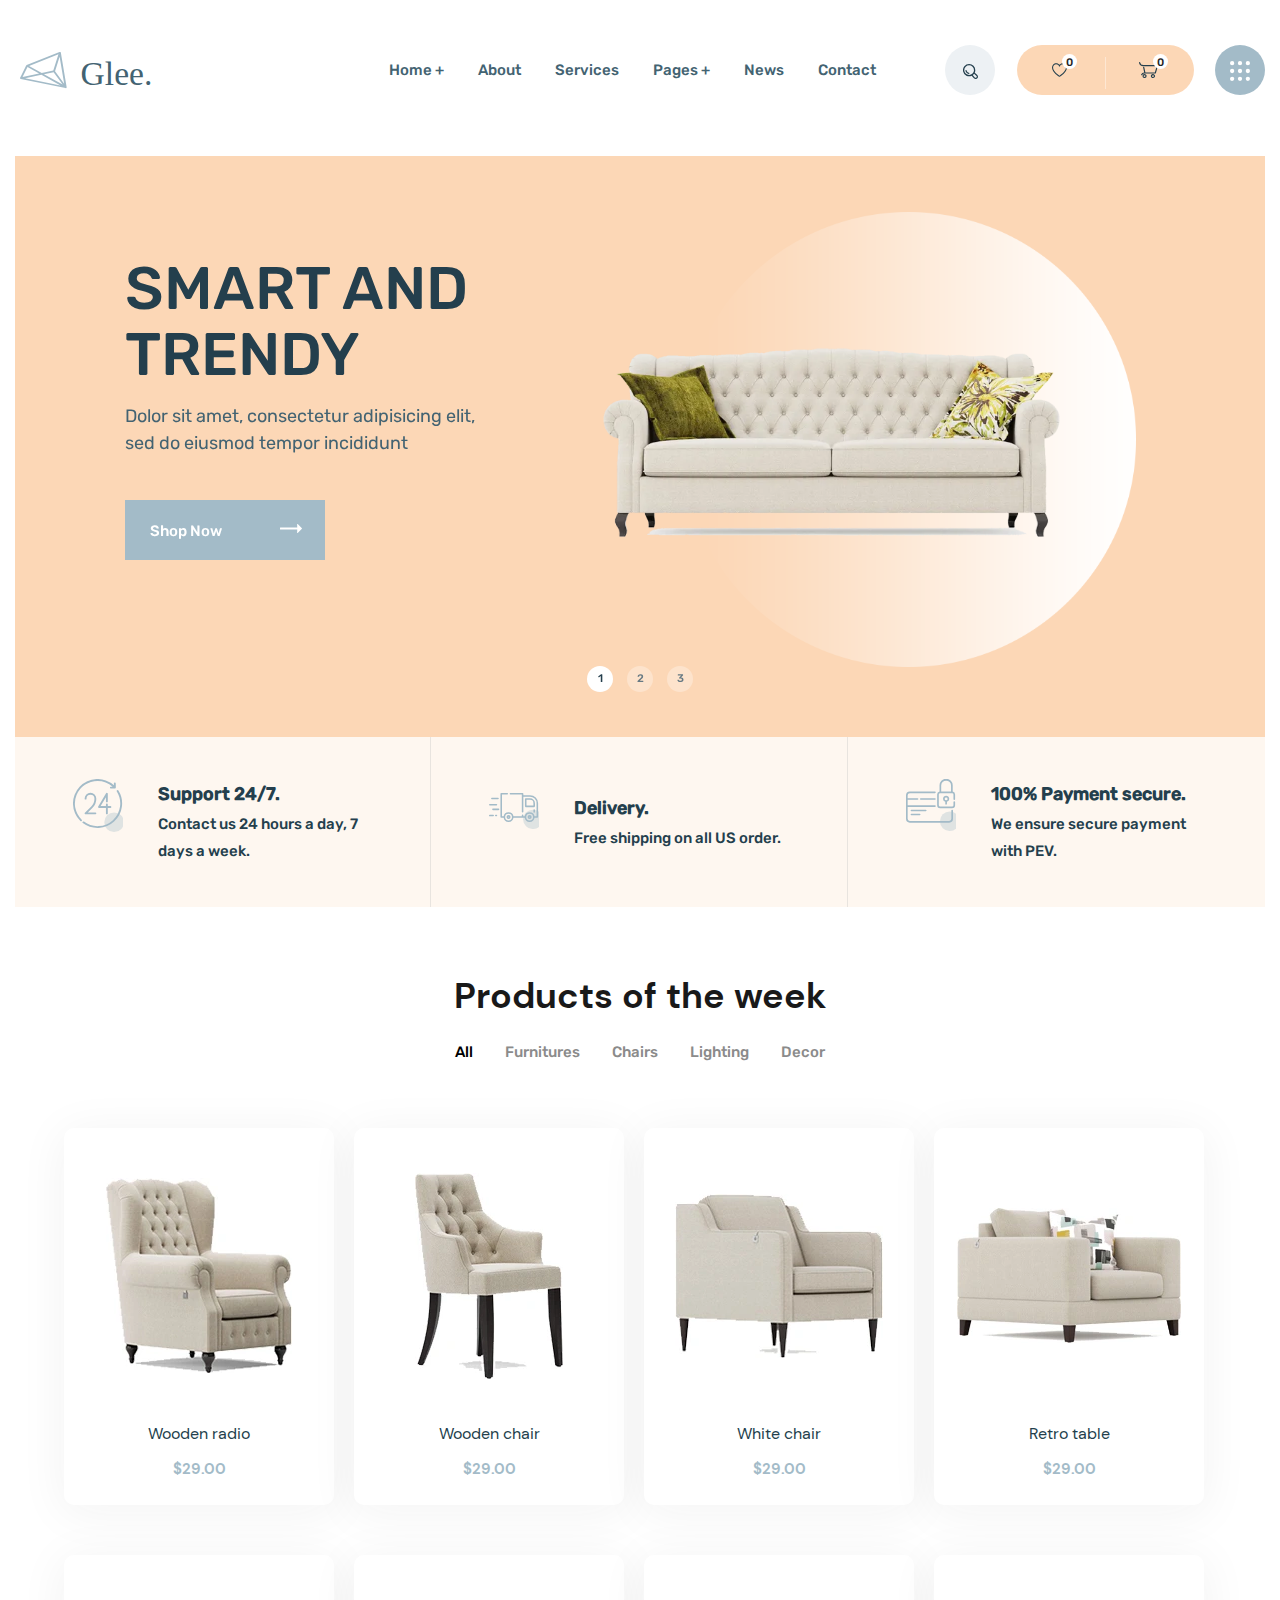
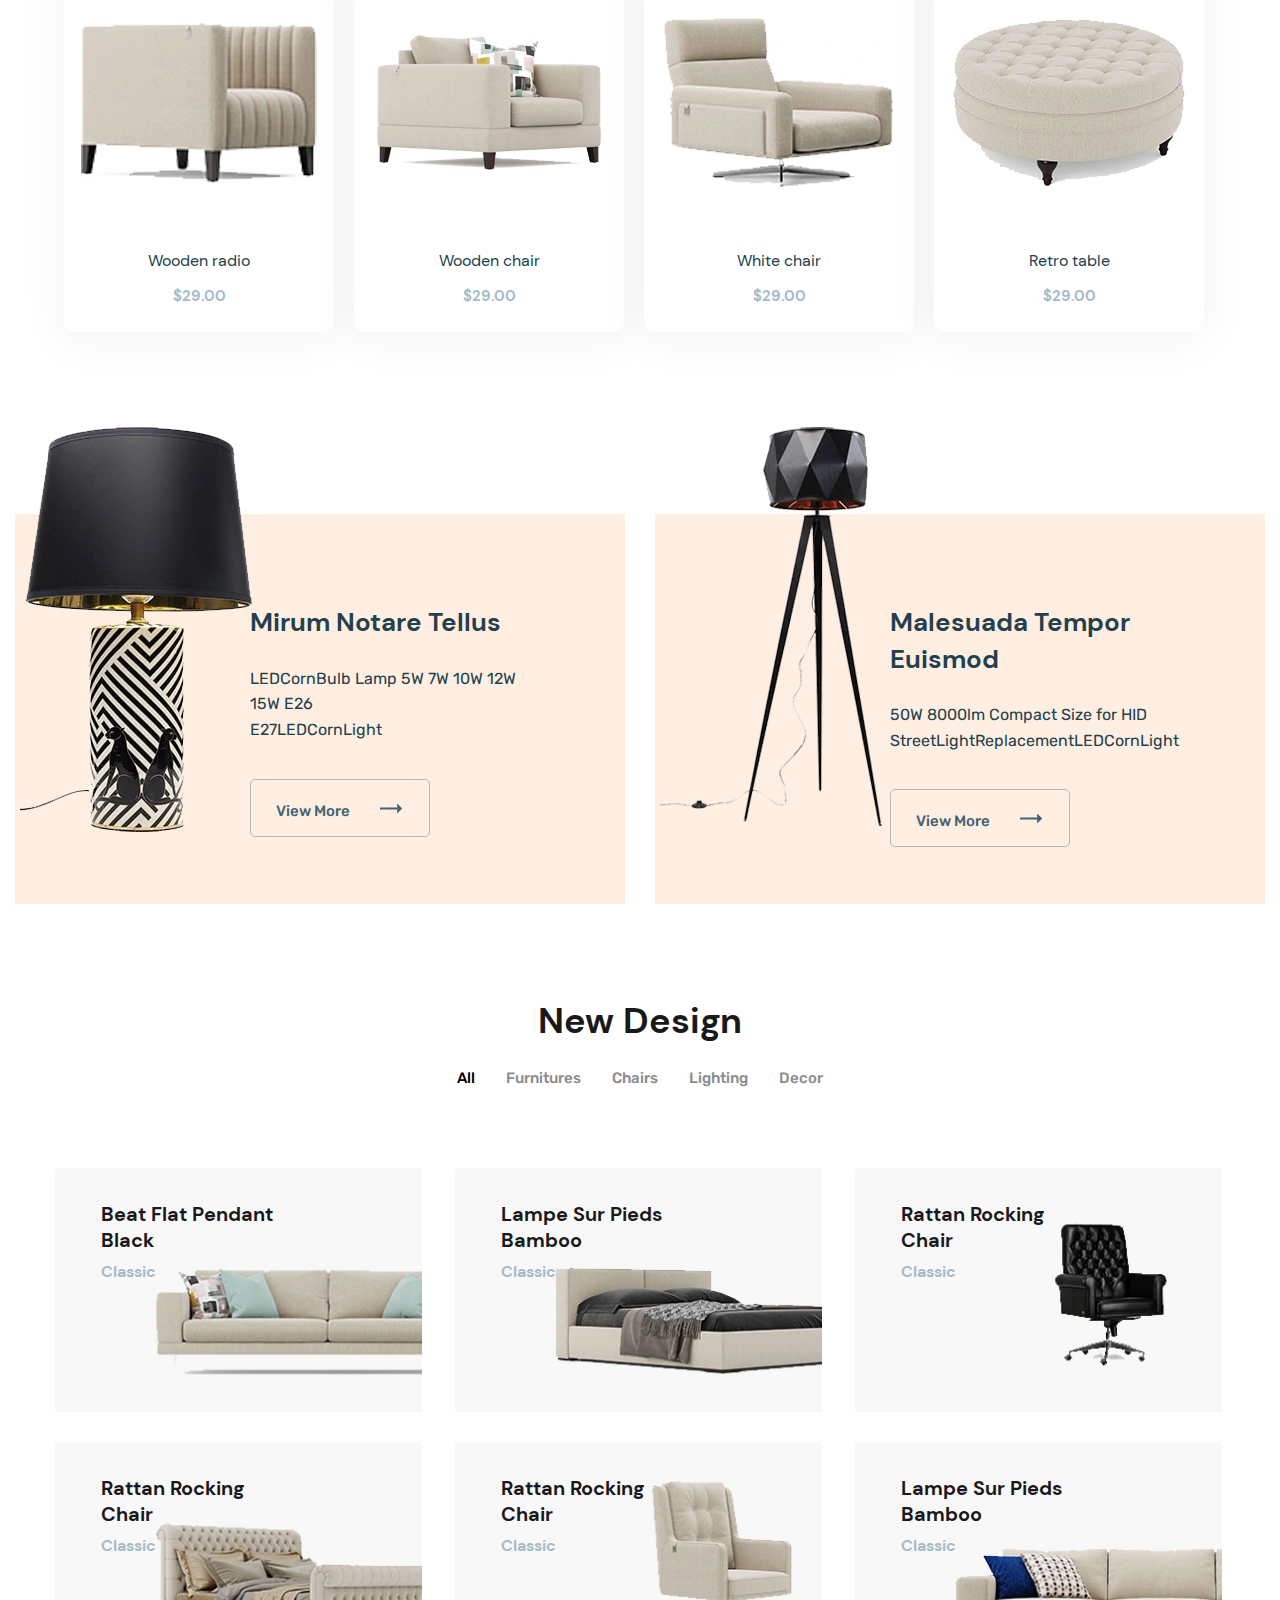
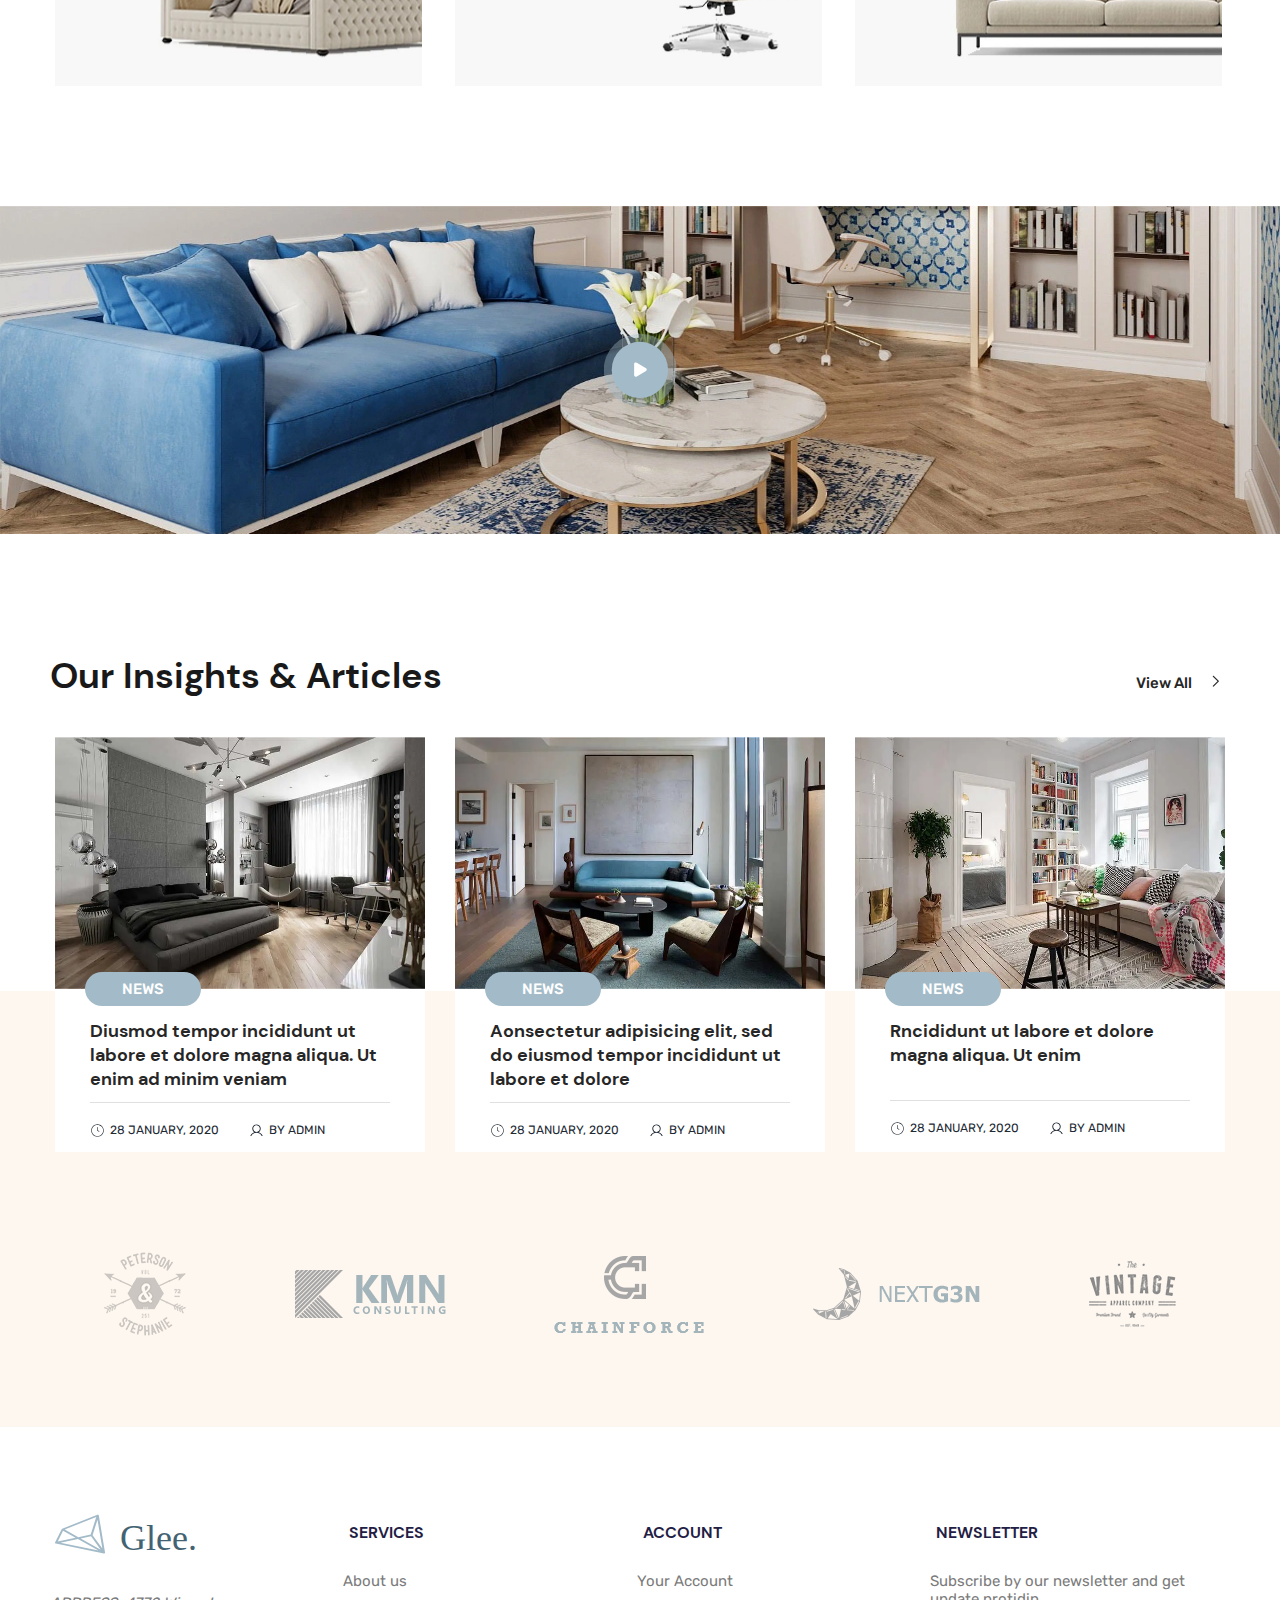
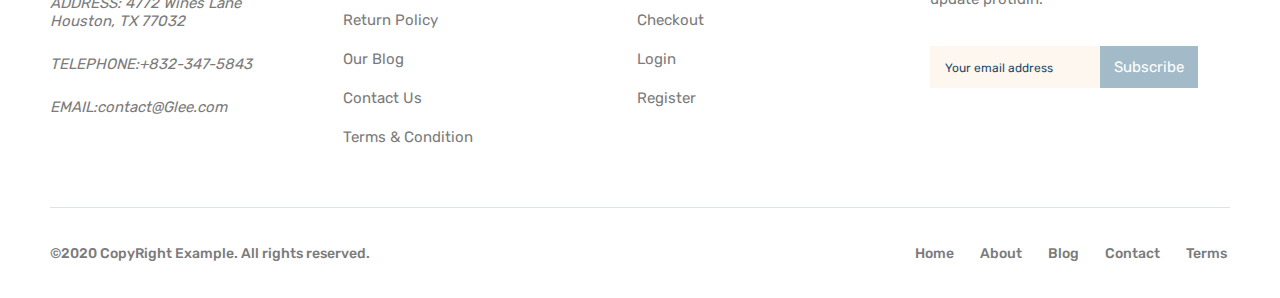
==== commit 38d73ea7: "Updates" ====
--- a/index.html
+++ b/index.html
@@ -24,696 +24,779 @@
 </head>
 
 <body>
-<div class="parent">
-  <header class="header">
-    <div class="container">
-      <div class="header__inner">
-        <a class="logo" href="index.html">
-          <img class="logo__img" src="images/header/icons/logo.svg" alt="logo img">
-        </a>
-        <nav class="menu">
-          <button class="menu__btn">
-            <span></span>
-          </button>
-          <ul class="menu__list">
-            <li class="menu__list-item">
-              <a class="menu__list-link  menu__list-link--active" href="index.html">Home</a>
-            </li>
-            <li class="menu__list-item">
-              <a class="menu__list-link" href="about.html">About</a>
-            </li>
-            <li class="menu__list-item">
-              <a class="menu__list-link" href="blog.html">Blog</a>
-            </li>
-            <li class="menu__list-item">
-              <a class="menu__list-link" href="contact.html">Contact</a>
-            </li>
-            <li class="menu__list-item">
-              <a class="menu__list-link" href="terms.html">Terms</a>
-            </li>
-          </ul>
-        </nav>
-        <div class="user-nav">
-          <a class="user-nav__link user-nav__link--search" href="#">
-            <img class="user-nav__link-img" src="images/header/icons/search.svg" alt="search icon">
+  <div class="parent">
+    <header class="header">
+      <div class="container">
+        <div class="header__inner">
+          <a class="logo" href="index.html">
+            <img class="logo__img" src="images/header/icons/logo.svg" alt="logo img">
           </a>
-          <div class="user-nav__inner">
-            <a href="#" class="user-nav__inner-link">
-              <img class="user-nav__link-img" src="images/header/icons/heart.svg" alt="heart icon">
-              <span class="user-nav__num">0</span>
+          <nav class="menu">
+            <button class="burger menu__btn" data-burger aria-label="open menu">
+              <span class="burger__line"></span>
+            </button>
+            <ul class="menu__list" data-menu>
+              <li class="menu__list-item" data-menu-item>
+                <a class="menu__list-link  menu__list-link--active" href="index.html">Home +</a>
+              </li>
+              <li class="menu__list-item" data-menu-item>
+                <a class="menu__list-link" href="about.html">About</a>
+              </li>
+              <li class="menu__list-item" data-menu-item>
+                <a class="menu__list-link" href="blog.html">Services</a>
+              </li>
+              <li class="menu__list-item" data-menu-item>
+                <a class="menu__list-link" href="shop_1.html">Pages +</a>
+              </li>
+              <li class="menu__list-item" data-menu-item>
+                <a class="menu__list-link" href="terms.html">News</a>
+              </li>
+              <li class="menu__list-item" data-menu-item>
+                <a class="menu__list-link" href="contact.html">Contact</a>
+              </li>
+            </ul>
+          </nav>
+          <div class="user-nav">
+            <a class="user-nav__link user-nav__link--search" href="#">
+              <img class="user-nav__link-img" src="images/header/icons/search.svg" alt="search icon">
             </a>
-            <a href="#" class="user-nav__inner-link">
-              <img class="user-nav__link-img" src="images/header/icons/cart.svg" alt="cart icon">
-              <span class="user-nav__num">0</span>
+            <div class="user-nav__inner">
+              <a href="#" class="user-nav__inner-link">
+                <img class="user-nav__link-img" src="images/header/icons/heart.svg" alt="heart icon">
+                <span class="user-nav__num">0</span>
+              </a>
+              <a href="#" class="user-nav__inner-link">
+                <img class="user-nav__link-img" src="images/header/icons/cart.svg" alt="cart icon">
+                <span class="user-nav__num">0</span>
+              </a>
+            </div>
+            <a class="user-nav__link user-nav__link-user" href="#">
+              <img class="user-nav__link-img-user" src="images/header/icons/user.svg" alt="user icon">
             </a>
-          </div>
-          <a class="user-nav__link user-nav__link-user" href="#">
-            <img class="user-nav__link-img-user" src="images/header/icons/user.svg" alt="user icon">
-          </a>
-        </div>
-      </div>
-    </div>
-  </header>
-  <main class="main">
-   <section class="top-slider">
-      <div class="container top-slider__container">
-        <h1 class="hidden">Glee</h1>
-        <div class="top-slider__inner">
-          <div class="top-slider__item">
-            <div class="top-slider__content">
-              <h2 class="top-slider__title">
-                SMART AND <br>
-                TRENDY
-              </h2>
-              <p class="top-slider__text">
-                Dolor sit amet, consectetur adipisicing elit, 
-                sed do eiusmod tempor incididunt 
-              </p>
-              <a class="top-slider__link button" href="shop_1.html">
-                Shop Now
-                <img  class="top-slider__arrow" src="images/Shape1.svg" alt="button arrow">
-              </a>
-            </div>
-            <picture>
-              <source srcset="./images/slider/1.webp" type="image/webp">
-              <source srcset="./images/slider/1.avif" type="image/avif">
-              <img class="top-slider__img" src="images/slider/1.png"  alt="slider images">
-            </picture>
-          </div>
-          <div class="top-slider__item">
-            <div class="top-slider__content">
-              <h2 class="top-slider__title">
-                SMART AND <br>
-                TRENDY
-              </h2>
-              <p class="top-slider__text">
-                Dolor sit amet, consectetur adipisicing elit, 
-                sed do eiusmod tempor incididunt 
-              </p>
-              <a class="top-slider__link button" href="shop_1.html">
-                Shop Now
-                <img  class="top-slider__arrow" src="images/Shape1.svg" alt="button arrow">
-              </a>
-            </div>
-            <picture>
-              <source srcset="./images/slider/2.webp" type="image/webp">
-              <source srcset="./images/slider/2.avif" type="image/avif">
-              <img class="top-slider__img" src="images/slider/2.png"  alt="slider images">
-            </picture>
-          </div>
-          <div class="top-slider__item">
-            <div class="top-slider__content">
-              <h2 class="top-slider__title">
-                SMART AND <br>
-                TRENDY
-              </h2>
-              <p class="top-slider__text">
-                Dolor sit amet, consectetur adipisicing elit, 
-                sed do eiusmod tempor incididunt 
-              </p>
-              <a class="top-slider__link button" href="shop_1.html">
-                Shop Now
-                <img  class="top-slider__arrow" src="images/Shape1.svg" alt="button arrow">
-              </a>
-            </div>
-            <picture>
-              <source srcset="./images/slider/3.webp" type="image/webp">
-              <source srcset="./images/slider/3.avif" type="image/avif">
-              <img class="top-slider__img" src="images/slider/3.png"  alt="slider images">
-            </picture>
           </div>
         </div>
       </div>
-    </section>
-     <section class="categories-info">
-      <div class="container">
-      <div class="categories-info__inner">
-          <div class="info">
-            <div class="info__item-wrap">
-              <div class="info__item info__item-sup">
-                <h3 class="info__item-title">Support 24/7.</h3>
-                <p class="info__item-text">
+    </header>
+    <main class="main">
+      <section class="top-slider">
+        <div class="container top-slider__container">
+          <h1 class="hidden">Glee</h1>
+          <div class="top-slider__inner">
+            <div class="top-slider__item">
+              <div class="top-slider__content">
+                <h2 class="top-slider__title">
+                  SMART AND <br>
+                  TRENDY
+                </h2>
+                <p class="top-slider__text">
+                  Dolor sit amet, consectetur adipisicing elit,
+                  sed do eiusmod tempor incididunt
+                </p>
+                <button class="top-slider__link button" href="shop_1.html">
+                  Shop Now
+                  <img class="top-slider__arrow" src="images/Shape1.svg" alt="button arrow">
+                </button>
+              </div>
+              <div class="top-slider__images">
+                <picture>
+                  <source srcset="./images/slider/1.webp" type="image/webp">
+                  <source srcset="./images/slider/1.avif" type="image/avif">
+                  <img class="top-slider__img" src="images/slider/1.png" alt="slider images">
+                </picture>
+              </div>
+            </div>
+            <div class="top-slider__item">
+              <div class="top-slider__content">
+                <h2 class="top-slider__title">
+                  SMART AND <br>
+                  TRENDY
+                </h2>
+                <p class="top-slider__text">
+                  Dolor sit amet, consectetur adipisicing elit,
+                  sed do eiusmod tempor incididunt
+                </p>
+                <button class="top-slider__link button" href="shop_1.html">
+                  Shop Now
+                  <img class="top-slider__arrow" src="images/Shape1.svg" alt="button arrow">
+                </button>
+              </div>
+              <div class="top-slider__images">
+                <picture>
+                  <source srcset="./images/slider/1.webp" type="image/webp">
+                  <source srcset="./images/slider/1.avif" type="image/avif">
+                  <img class="top-slider__img" src="images/slider/1.png" alt="slider images">
+                </picture>
+              </div>
+            </div>
+            <div class="top-slider__item">
+              <div class="top-slider__content">
+                <h2 class="top-slider__title">
+                  SMART AND <br>
+                  TRENDY
+                </h2>
+                <p class="top-slider__text">
+                  Dolor sit amet, consectetur adipisicing elit,
+                  sed do eiusmod tempor incididunt
+                </p>
+                <button class="top-slider__link button" href="shop_1.html">
+                  Shop Now
+                  <img class="top-slider__arrow" src="images/Shape1.svg" alt="button arrow">
+                </button>
+              </div>
+              <div class="top-slider__images">
+                <picture>
+                  <source srcset="./images/slider/1.webp" type="image/webp">
+                  <source srcset="./images/slider/1.avif" type="image/avif">
+                  <img class="top-slider__img" src="images/slider/1.png" alt="slider images">
+                </picture>
+              </div>
+            </div>
+          </div>
+        </div>
+      </section>
+      <section class="categories-info">
+        <div class="container">
+          <div class="categories-info__inner">
+            <div class="info">
+              <div class="info__item-wrap">
+                <div class="info__item info__item-sup">
+                  <h3 class="info__item-title">Support 24/7.</h3>
+                  <p class="info__item-text">
                     Contact us 24 hours a day,
-                  7 days a week.
-                </p>
-              </div>
-            </div>
-            <div class="info__item-wrap">
-            <div class="info__item info__item-del">
-              <h3 class="info__item-title">Delivery.</h3>
-              <p class="info__item-text">
-                Free shipping on all US order.
-              </p>
+                    7 days a week.
+                  </p>
+                </div>
+              </div>
+              <div class="info__item-wrap">
+                <div class="info__item info__item-del">
+                  <h3 class="info__item-title">Delivery.</h3>
+                  <p class="info__item-text">
+                    Free shipping on all US order.
+                  </p>
+                </div>
+              </div>
+              <div class="info__item-wrap">
+                <div class="info__item info__item-pay">
+                  <h3 class="info__item-title">100% Payment secure.</h3>
+                  <p class="info__item-text">
+                    We ensure secure payment
+                    with PEV.
+                  </p>
+                </div>
+              </div>
+            </div>
+            <div class="categories" data-ref="container-1">
+              <div class="categories__top">
+                <h2 class="categories__title title">Products of the week</h2>
+                <div class="categories__filter-btn">
+                  <button class="categories__btn" data-filter="all">All</button>
+                  <button class="categories__btn" data-filter=".category-a">Furnitures</button>
+                  <button class="categories__btn" data-filter=".category-b">Chairs</button>
+                  <button class="categories__btn" data-filter=".category-c">Lighting</button>
+                  <button class="categories__btn" data-filter=".category-d">Decor</button>
+                </div>
+              </div>
+              <div class="container1170">
+                <ul class="categories__content">
+                  <li class="categories-item mix category-a">
+                    <a href="product.html">
+                      <picture>
+                        <source srcset="images/product/chair-1.webp" type="image/webp">
+                        <source srcset="images/product/chair-1.avif" type="image/avif">
+                        <img class="categories-item-img" src="images/product/chair-1.jpg" alt="chair images">
+                      </picture>
+                    </a>
+                    <a class="categories-item-title" href="#">Wooden radio</a>
+                    <span class="categories-item-prise">$29.00</span>
+                    <div class="categories-item-hover-links">
+                      <button>
+                        <svg width="22px" height="18px">
+                          <path fill-rule="evenodd" fill="rgb(163, 187, 200)"
+                            d="M21.990,5.820 C21.907,4.269 21.250,2.813 20.141,1.720 C19.016,0.610 17.545,-0.001 16.002,-0.001 C13.691,-0.001 12.054,1.784 11.175,2.744 C11.125,2.798 11.071,2.857 11.019,2.913 C10.991,2.882 10.963,2.849 10.936,2.819 C10.132,1.903 8.460,-0.001 5.998,-0.001 C4.455,-0.001 2.985,0.610 1.859,1.720 C0.750,2.813 0.093,4.269 0.010,5.820 C-0.072,7.361 0.320,8.700 1.281,10.158 C2.142,11.466 4.385,13.532 6.044,14.906 C7.749,16.317 9.994,17.999 11.009,17.999 C12.041,17.999 14.278,16.319 15.974,14.912 C17.620,13.545 19.850,11.480 20.720,10.158 C21.366,9.174 22.095,7.792 21.990,5.820 ZM19.614,9.430 C18.982,10.391 17.202,12.166 15.183,13.848 C12.777,15.852 11.352,16.643 11.011,16.674 C10.669,16.639 9.241,15.841 6.823,13.831 C4.793,12.145 3.010,10.377 2.386,9.429 C1.591,8.223 1.266,7.132 1.332,5.891 C1.467,3.372 3.560,1.322 5.998,1.322 C7.861,1.322 9.214,2.864 9.941,3.692 C10.369,4.180 10.604,4.447 11.000,4.447 C11.409,4.447 11.672,4.161 12.151,3.638 C12.945,2.772 14.273,1.322 16.002,1.322 C18.440,1.322 20.533,3.372 20.668,5.891 C20.735,7.145 20.420,8.204 19.614,9.430 Z" />
+                        </svg></button>
+                      <button>
+                        <svg width="20px" height="20px">
+                          <path fill-rule="evenodd" fill="rgb(163, 187, 200)"
+                            d="M19.450,19.448 C18.719,20.181 17.531,20.181 16.799,19.448 L12.211,14.860 C13.274,14.178 14.178,13.272 14.862,12.209 L19.450,16.798 C20.183,17.530 20.183,18.718 19.450,19.448 ZM7.500,14.999 C3.358,14.999 -0.000,11.640 -0.000,7.499 C-0.000,3.357 3.358,-0.002 7.500,-0.002 C11.642,-0.002 15.000,3.357 15.000,7.499 C15.000,11.640 11.642,14.999 7.500,14.999 ZM7.500,1.873 C4.398,1.873 1.875,4.397 1.875,7.499 C1.875,10.601 4.398,13.123 7.500,13.123 C10.602,13.123 13.125,10.601 13.125,7.499 C13.125,4.397 10.602,1.873 7.500,1.873 ZM4.375,7.499 L3.125,7.499 C3.125,5.087 5.088,3.123 7.500,3.123 L7.500,4.374 C5.777,4.374 4.375,5.776 4.375,7.499 Z" />
+                        </svg>
+                      </button>
+                      <button>
+                        <svg width="22px" height="20px">
+                          <path fill-rule="evenodd" fill="rgb(255, 255, 255)"
+                            d="M21.934,5.216 L18.217,13.776 C18.082,14.075 17.797,14.264 17.471,14.264 L7.257,14.264 C6.891,14.264 6.565,14.020 6.470,13.667 L3.147,1.629 L0.814,1.629 C0.366,1.629 -0.000,1.262 -0.000,0.814 C-0.000,0.365 0.366,-0.002 0.814,-0.002 L3.757,-0.002 C4.124,-0.002 4.449,0.243 4.544,0.596 L7.867,12.634 L16.929,12.634 L19.940,5.705 L9.902,5.705 C9.454,5.705 9.088,5.338 9.088,4.889 C9.088,4.440 9.454,4.074 9.902,4.074 L21.188,4.074 C21.459,4.074 21.717,4.211 21.866,4.440 C22.015,4.673 22.043,4.957 21.934,5.216 ZM6.484,16.303 C7.501,16.303 8.329,17.131 8.329,18.150 C8.329,19.169 7.501,19.999 6.484,19.999 C5.466,19.999 4.639,19.169 4.639,18.150 C4.639,17.131 5.466,16.303 6.484,16.303 ZM17.892,16.303 C18.909,16.235 19.791,17.009 19.859,18.015 C19.886,18.517 19.737,18.994 19.411,19.360 C19.085,19.740 18.638,19.958 18.149,19.999 C18.109,19.999 18.055,19.999 18.014,19.999 C17.051,19.999 16.250,19.238 16.183,18.273 C16.115,17.267 16.874,16.371 17.892,16.303 Z" />
+                        </svg>
+                      </button>
+                    </div>
+                  </li>
+                  <li class="categories-item mix category-a">
+                    <a href="product.html">
+                      <picture>
+                        <source srcset="images/product/chair-2.webp" type="image/webp">
+                        <source srcset="images/product/chair-2.avif" type="image/avif">
+                        <img class="categories-item-img" src="images/product/chair-2.jpg" alt="chair images">
+                      </picture>
+                    </a>
+                    <a class="categories-item-title" href="#">Wooden chair</a>
+                    <span class="categories-item-prise">$29.00</span>
+                    <div class="categories-item-hover-links">
+                      <button>
+                        <svg width="22px" height="18px">
+                          <path fill-rule="evenodd" fill="rgb(163, 187, 200)"
+                            d="M21.990,5.820 C21.907,4.269 21.250,2.813 20.141,1.720 C19.016,0.610 17.545,-0.001 16.002,-0.001 C13.691,-0.001 12.054,1.784 11.175,2.744 C11.125,2.798 11.071,2.857 11.019,2.913 C10.991,2.882 10.963,2.849 10.936,2.819 C10.132,1.903 8.460,-0.001 5.998,-0.001 C4.455,-0.001 2.985,0.610 1.859,1.720 C0.750,2.813 0.093,4.269 0.010,5.820 C-0.072,7.361 0.320,8.700 1.281,10.158 C2.142,11.466 4.385,13.532 6.044,14.906 C7.749,16.317 9.994,17.999 11.009,17.999 C12.041,17.999 14.278,16.319 15.974,14.912 C17.620,13.545 19.850,11.480 20.720,10.158 C21.366,9.174 22.095,7.792 21.990,5.820 ZM19.614,9.430 C18.982,10.391 17.202,12.166 15.183,13.848 C12.777,15.852 11.352,16.643 11.011,16.674 C10.669,16.639 9.241,15.841 6.823,13.831 C4.793,12.145 3.010,10.377 2.386,9.429 C1.591,8.223 1.266,7.132 1.332,5.891 C1.467,3.372 3.560,1.322 5.998,1.322 C7.861,1.322 9.214,2.864 9.941,3.692 C10.369,4.180 10.604,4.447 11.000,4.447 C11.409,4.447 11.672,4.161 12.151,3.638 C12.945,2.772 14.273,1.322 16.002,1.322 C18.440,1.322 20.533,3.372 20.668,5.891 C20.735,7.145 20.420,8.204 19.614,9.430 Z" />
+                        </svg></button>
+                      <button>
+                        <svg width="20px" height="20px">
+                          <path fill-rule="evenodd" fill="rgb(163, 187, 200)"
+                            d="M19.450,19.448 C18.719,20.181 17.531,20.181 16.799,19.448 L12.211,14.860 C13.274,14.178 14.178,13.272 14.862,12.209 L19.450,16.798 C20.183,17.530 20.183,18.718 19.450,19.448 ZM7.500,14.999 C3.358,14.999 -0.000,11.640 -0.000,7.499 C-0.000,3.357 3.358,-0.002 7.500,-0.002 C11.642,-0.002 15.000,3.357 15.000,7.499 C15.000,11.640 11.642,14.999 7.500,14.999 ZM7.500,1.873 C4.398,1.873 1.875,4.397 1.875,7.499 C1.875,10.601 4.398,13.123 7.500,13.123 C10.602,13.123 13.125,10.601 13.125,7.499 C13.125,4.397 10.602,1.873 7.500,1.873 ZM4.375,7.499 L3.125,7.499 C3.125,5.087 5.088,3.123 7.500,3.123 L7.500,4.374 C5.777,4.374 4.375,5.776 4.375,7.499 Z" />
+                        </svg>
+                      </button>
+                      <button>
+                        <svg width="22px" height="20px">
+                          <path fill-rule="evenodd" fill="rgb(255, 255, 255)"
+                            d="M21.934,5.216 L18.217,13.776 C18.082,14.075 17.797,14.264 17.471,14.264 L7.257,14.264 C6.891,14.264 6.565,14.020 6.470,13.667 L3.147,1.629 L0.814,1.629 C0.366,1.629 -0.000,1.262 -0.000,0.814 C-0.000,0.365 0.366,-0.002 0.814,-0.002 L3.757,-0.002 C4.124,-0.002 4.449,0.243 4.544,0.596 L7.867,12.634 L16.929,12.634 L19.940,5.705 L9.902,5.705 C9.454,5.705 9.088,5.338 9.088,4.889 C9.088,4.440 9.454,4.074 9.902,4.074 L21.188,4.074 C21.459,4.074 21.717,4.211 21.866,4.440 C22.015,4.673 22.043,4.957 21.934,5.216 ZM6.484,16.303 C7.501,16.303 8.329,17.131 8.329,18.150 C8.329,19.169 7.501,19.999 6.484,19.999 C5.466,19.999 4.639,19.169 4.639,18.150 C4.639,17.131 5.466,16.303 6.484,16.303 ZM17.892,16.303 C18.909,16.235 19.791,17.009 19.859,18.015 C19.886,18.517 19.737,18.994 19.411,19.360 C19.085,19.740 18.638,19.958 18.149,19.999 C18.109,19.999 18.055,19.999 18.014,19.999 C17.051,19.999 16.250,19.238 16.183,18.273 C16.115,17.267 16.874,16.371 17.892,16.303 Z" />
+                        </svg>
+                      </button>
+                    </div>
+                  </li>
+                  <li class="categories-item mix category-b">
+                    <a href="product.html">
+                      <picture>
+                        <source srcset="images/product/chair-3.webp" type="image/webp">
+                        <source srcset="images/product/chair-3.avif" type="image/avif">
+                        <img class="categories-item-img" src="images/product/chair-3.jpg" alt="chair images">
+                      </picture>
+                    </a>
+                    <a class="categories-item-title" href="#">White chair</a>
+                    <span class="categories-item-prise">$29.00</span>
+                    <div class="categories-item-hover-links">
+                      <button>
+                        <svg width="22px" height="18px">
+                          <path fill-rule="evenodd" fill="rgb(163, 187, 200)"
+                            d="M21.990,5.820 C21.907,4.269 21.250,2.813 20.141,1.720 C19.016,0.610 17.545,-0.001 16.002,-0.001 C13.691,-0.001 12.054,1.784 11.175,2.744 C11.125,2.798 11.071,2.857 11.019,2.913 C10.991,2.882 10.963,2.849 10.936,2.819 C10.132,1.903 8.460,-0.001 5.998,-0.001 C4.455,-0.001 2.985,0.610 1.859,1.720 C0.750,2.813 0.093,4.269 0.010,5.820 C-0.072,7.361 0.320,8.700 1.281,10.158 C2.142,11.466 4.385,13.532 6.044,14.906 C7.749,16.317 9.994,17.999 11.009,17.999 C12.041,17.999 14.278,16.319 15.974,14.912 C17.620,13.545 19.850,11.480 20.720,10.158 C21.366,9.174 22.095,7.792 21.990,5.820 ZM19.614,9.430 C18.982,10.391 17.202,12.166 15.183,13.848 C12.777,15.852 11.352,16.643 11.011,16.674 C10.669,16.639 9.241,15.841 6.823,13.831 C4.793,12.145 3.010,10.377 2.386,9.429 C1.591,8.223 1.266,7.132 1.332,5.891 C1.467,3.372 3.560,1.322 5.998,1.322 C7.861,1.322 9.214,2.864 9.941,3.692 C10.369,4.180 10.604,4.447 11.000,4.447 C11.409,4.447 11.672,4.161 12.151,3.638 C12.945,2.772 14.273,1.322 16.002,1.322 C18.440,1.322 20.533,3.372 20.668,5.891 C20.735,7.145 20.420,8.204 19.614,9.430 Z" />
+                        </svg></button>
+                      <button>
+                        <svg width="20px" height="20px">
+                          <path fill-rule="evenodd" fill="rgb(163, 187, 200)"
+                            d="M19.450,19.448 C18.719,20.181 17.531,20.181 16.799,19.448 L12.211,14.860 C13.274,14.178 14.178,13.272 14.862,12.209 L19.450,16.798 C20.183,17.530 20.183,18.718 19.450,19.448 ZM7.500,14.999 C3.358,14.999 -0.000,11.640 -0.000,7.499 C-0.000,3.357 3.358,-0.002 7.500,-0.002 C11.642,-0.002 15.000,3.357 15.000,7.499 C15.000,11.640 11.642,14.999 7.500,14.999 ZM7.500,1.873 C4.398,1.873 1.875,4.397 1.875,7.499 C1.875,10.601 4.398,13.123 7.500,13.123 C10.602,13.123 13.125,10.601 13.125,7.499 C13.125,4.397 10.602,1.873 7.500,1.873 ZM4.375,7.499 L3.125,7.499 C3.125,5.087 5.088,3.123 7.500,3.123 L7.500,4.374 C5.777,4.374 4.375,5.776 4.375,7.499 Z" />
+                        </svg>
+                      </button>
+                      <button>
+                        <svg width="22px" height="20px">
+                          <path fill-rule="evenodd" fill="rgb(255, 255, 255)"
+                            d="M21.934,5.216 L18.217,13.776 C18.082,14.075 17.797,14.264 17.471,14.264 L7.257,14.264 C6.891,14.264 6.565,14.020 6.470,13.667 L3.147,1.629 L0.814,1.629 C0.366,1.629 -0.000,1.262 -0.000,0.814 C-0.000,0.365 0.366,-0.002 0.814,-0.002 L3.757,-0.002 C4.124,-0.002 4.449,0.243 4.544,0.596 L7.867,12.634 L16.929,12.634 L19.940,5.705 L9.902,5.705 C9.454,5.705 9.088,5.338 9.088,4.889 C9.088,4.440 9.454,4.074 9.902,4.074 L21.188,4.074 C21.459,4.074 21.717,4.211 21.866,4.440 C22.015,4.673 22.043,4.957 21.934,5.216 ZM6.484,16.303 C7.501,16.303 8.329,17.131 8.329,18.150 C8.329,19.169 7.501,19.999 6.484,19.999 C5.466,19.999 4.639,19.169 4.639,18.150 C4.639,17.131 5.466,16.303 6.484,16.303 ZM17.892,16.303 C18.909,16.235 19.791,17.009 19.859,18.015 C19.886,18.517 19.737,18.994 19.411,19.360 C19.085,19.740 18.638,19.958 18.149,19.999 C18.109,19.999 18.055,19.999 18.014,19.999 C17.051,19.999 16.250,19.238 16.183,18.273 C16.115,17.267 16.874,16.371 17.892,16.303 Z" />
+                        </svg>
+                      </button>
+                    </div>
+                  </li>
+                  <li class="categories-item mix category-b">
+                    <a href="product.html">
+                      <picture>
+                        <source srcset="images/product/chair-4.webp" type="image/webp">
+                        <source srcset="images/product/chair-4.avif" type="image/avif">
+                        <img class="categories-item-img" src="images/product/chair-4.jpg" alt="chair images">
+                      </picture>
+                    </a>
+                    <a class="categories-item-title" href="#">Retro table</a>
+                    <span class="categories-item-prise">$29.00</span>
+                    <div class="categories-item-hover-links">
+                      <button>
+                        <svg width="22px" height="18px">
+                          <path fill-rule="evenodd" fill="rgb(163, 187, 200)"
+                            d="M21.990,5.820 C21.907,4.269 21.250,2.813 20.141,1.720 C19.016,0.610 17.545,-0.001 16.002,-0.001 C13.691,-0.001 12.054,1.784 11.175,2.744 C11.125,2.798 11.071,2.857 11.019,2.913 C10.991,2.882 10.963,2.849 10.936,2.819 C10.132,1.903 8.460,-0.001 5.998,-0.001 C4.455,-0.001 2.985,0.610 1.859,1.720 C0.750,2.813 0.093,4.269 0.010,5.820 C-0.072,7.361 0.320,8.700 1.281,10.158 C2.142,11.466 4.385,13.532 6.044,14.906 C7.749,16.317 9.994,17.999 11.009,17.999 C12.041,17.999 14.278,16.319 15.974,14.912 C17.620,13.545 19.850,11.480 20.720,10.158 C21.366,9.174 22.095,7.792 21.990,5.820 ZM19.614,9.430 C18.982,10.391 17.202,12.166 15.183,13.848 C12.777,15.852 11.352,16.643 11.011,16.674 C10.669,16.639 9.241,15.841 6.823,13.831 C4.793,12.145 3.010,10.377 2.386,9.429 C1.591,8.223 1.266,7.132 1.332,5.891 C1.467,3.372 3.560,1.322 5.998,1.322 C7.861,1.322 9.214,2.864 9.941,3.692 C10.369,4.180 10.604,4.447 11.000,4.447 C11.409,4.447 11.672,4.161 12.151,3.638 C12.945,2.772 14.273,1.322 16.002,1.322 C18.440,1.322 20.533,3.372 20.668,5.891 C20.735,7.145 20.420,8.204 19.614,9.430 Z" />
+                        </svg></button>
+                      <button>
+                        <svg width="20px" height="20px">
+                          <path fill-rule="evenodd" fill="rgb(163, 187, 200)"
+                            d="M19.450,19.448 C18.719,20.181 17.531,20.181 16.799,19.448 L12.211,14.860 C13.274,14.178 14.178,13.272 14.862,12.209 L19.450,16.798 C20.183,17.530 20.183,18.718 19.450,19.448 ZM7.500,14.999 C3.358,14.999 -0.000,11.640 -0.000,7.499 C-0.000,3.357 3.358,-0.002 7.500,-0.002 C11.642,-0.002 15.000,3.357 15.000,7.499 C15.000,11.640 11.642,14.999 7.500,14.999 ZM7.500,1.873 C4.398,1.873 1.875,4.397 1.875,7.499 C1.875,10.601 4.398,13.123 7.500,13.123 C10.602,13.123 13.125,10.601 13.125,7.499 C13.125,4.397 10.602,1.873 7.500,1.873 ZM4.375,7.499 L3.125,7.499 C3.125,5.087 5.088,3.123 7.500,3.123 L7.500,4.374 C5.777,4.374 4.375,5.776 4.375,7.499 Z" />
+                        </svg>
+                      </button>
+                      <button>
+                        <svg width="22px" height="20px">
+                          <path fill-rule="evenodd" fill="rgb(255, 255, 255)"
+                            d="M21.934,5.216 L18.217,13.776 C18.082,14.075 17.797,14.264 17.471,14.264 L7.257,14.264 C6.891,14.264 6.565,14.020 6.470,13.667 L3.147,1.629 L0.814,1.629 C0.366,1.629 -0.000,1.262 -0.000,0.814 C-0.000,0.365 0.366,-0.002 0.814,-0.002 L3.757,-0.002 C4.124,-0.002 4.449,0.243 4.544,0.596 L7.867,12.634 L16.929,12.634 L19.940,5.705 L9.902,5.705 C9.454,5.705 9.088,5.338 9.088,4.889 C9.088,4.440 9.454,4.074 9.902,4.074 L21.188,4.074 C21.459,4.074 21.717,4.211 21.866,4.440 C22.015,4.673 22.043,4.957 21.934,5.216 ZM6.484,16.303 C7.501,16.303 8.329,17.131 8.329,18.150 C8.329,19.169 7.501,19.999 6.484,19.999 C5.466,19.999 4.639,19.169 4.639,18.150 C4.639,17.131 5.466,16.303 6.484,16.303 ZM17.892,16.303 C18.909,16.235 19.791,17.009 19.859,18.015 C19.886,18.517 19.737,18.994 19.411,19.360 C19.085,19.740 18.638,19.958 18.149,19.999 C18.109,19.999 18.055,19.999 18.014,19.999 C17.051,19.999 16.250,19.238 16.183,18.273 C16.115,17.267 16.874,16.371 17.892,16.303 Z" />
+                        </svg>
+                      </button>
+                    </div>
+                  </li>
+                  <li class="categories-item mix category-c">
+                    <a href="product.html">
+                      <picture>
+                        <source srcset="images/product/chair-5.webp" type="image/webp">
+                        <source srcset="images/product/chair-5.avif" type="image/avif">
+                        <img class="categories-item-img" src="images/product/chair-5.jpg" alt="chair images">
+                      </picture>
+                    </a>
+                    <a class="categories-item-title" href="#">Wooden radio</a>
+                    <span class="categories-item-prise">$29.00</span>
+                    <div class="categories-item-hover-links">
+                      <button>
+                        <svg width="22px" height="18px">
+                          <path fill-rule="evenodd" fill="rgb(163, 187, 200)"
+                            d="M21.990,5.820 C21.907,4.269 21.250,2.813 20.141,1.720 C19.016,0.610 17.545,-0.001 16.002,-0.001 C13.691,-0.001 12.054,1.784 11.175,2.744 C11.125,2.798 11.071,2.857 11.019,2.913 C10.991,2.882 10.963,2.849 10.936,2.819 C10.132,1.903 8.460,-0.001 5.998,-0.001 C4.455,-0.001 2.985,0.610 1.859,1.720 C0.750,2.813 0.093,4.269 0.010,5.820 C-0.072,7.361 0.320,8.700 1.281,10.158 C2.142,11.466 4.385,13.532 6.044,14.906 C7.749,16.317 9.994,17.999 11.009,17.999 C12.041,17.999 14.278,16.319 15.974,14.912 C17.620,13.545 19.850,11.480 20.720,10.158 C21.366,9.174 22.095,7.792 21.990,5.820 ZM19.614,9.430 C18.982,10.391 17.202,12.166 15.183,13.848 C12.777,15.852 11.352,16.643 11.011,16.674 C10.669,16.639 9.241,15.841 6.823,13.831 C4.793,12.145 3.010,10.377 2.386,9.429 C1.591,8.223 1.266,7.132 1.332,5.891 C1.467,3.372 3.560,1.322 5.998,1.322 C7.861,1.322 9.214,2.864 9.941,3.692 C10.369,4.180 10.604,4.447 11.000,4.447 C11.409,4.447 11.672,4.161 12.151,3.638 C12.945,2.772 14.273,1.322 16.002,1.322 C18.440,1.322 20.533,3.372 20.668,5.891 C20.735,7.145 20.420,8.204 19.614,9.430 Z" />
+                        </svg></button>
+                      <button>
+                        <svg width="20px" height="20px">
+                          <path fill-rule="evenodd" fill="rgb(163, 187, 200)"
+                            d="M19.450,19.448 C18.719,20.181 17.531,20.181 16.799,19.448 L12.211,14.860 C13.274,14.178 14.178,13.272 14.862,12.209 L19.450,16.798 C20.183,17.530 20.183,18.718 19.450,19.448 ZM7.500,14.999 C3.358,14.999 -0.000,11.640 -0.000,7.499 C-0.000,3.357 3.358,-0.002 7.500,-0.002 C11.642,-0.002 15.000,3.357 15.000,7.499 C15.000,11.640 11.642,14.999 7.500,14.999 ZM7.500,1.873 C4.398,1.873 1.875,4.397 1.875,7.499 C1.875,10.601 4.398,13.123 7.500,13.123 C10.602,13.123 13.125,10.601 13.125,7.499 C13.125,4.397 10.602,1.873 7.500,1.873 ZM4.375,7.499 L3.125,7.499 C3.125,5.087 5.088,3.123 7.500,3.123 L7.500,4.374 C5.777,4.374 4.375,5.776 4.375,7.499 Z" />
+                        </svg>
+                      </button>
+                      <button>
+                        <svg width="22px" height="20px">
+                          <path fill-rule="evenodd" fill="rgb(255, 255, 255)"
+                            d="M21.934,5.216 L18.217,13.776 C18.082,14.075 17.797,14.264 17.471,14.264 L7.257,14.264 C6.891,14.264 6.565,14.020 6.470,13.667 L3.147,1.629 L0.814,1.629 C0.366,1.629 -0.000,1.262 -0.000,0.814 C-0.000,0.365 0.366,-0.002 0.814,-0.002 L3.757,-0.002 C4.124,-0.002 4.449,0.243 4.544,0.596 L7.867,12.634 L16.929,12.634 L19.940,5.705 L9.902,5.705 C9.454,5.705 9.088,5.338 9.088,4.889 C9.088,4.440 9.454,4.074 9.902,4.074 L21.188,4.074 C21.459,4.074 21.717,4.211 21.866,4.440 C22.015,4.673 22.043,4.957 21.934,5.216 ZM6.484,16.303 C7.501,16.303 8.329,17.131 8.329,18.150 C8.329,19.169 7.501,19.999 6.484,19.999 C5.466,19.999 4.639,19.169 4.639,18.150 C4.639,17.131 5.466,16.303 6.484,16.303 ZM17.892,16.303 C18.909,16.235 19.791,17.009 19.859,18.015 C19.886,18.517 19.737,18.994 19.411,19.360 C19.085,19.740 18.638,19.958 18.149,19.999 C18.109,19.999 18.055,19.999 18.014,19.999 C17.051,19.999 16.250,19.238 16.183,18.273 C16.115,17.267 16.874,16.371 17.892,16.303 Z" />
+                        </svg>
+                      </button>
+                    </div>
+                  </li>
+                  <li class="categories-item mix category-c">
+                    <a href="product.html">
+                      <picture>
+                        <source srcset="images/product/chair-6.webp" type="image/webp">
+                        <source srcset="images/product/chair-6.avif" type="image/avif">
+                        <img class="categories-item-img" src="images/product/chair-6.jpg" alt="chair images">
+                      </picture>
+                    </a>
+                    <a class="categories-item-title" href="#">Wooden chair</a>
+                    <span class="categories-item-prise">$29.00</span>
+                    <div class="categories-item-hover-links">
+                      <button>
+                        <svg width="22px" height="18px">
+                          <path fill-rule="evenodd" fill="rgb(163, 187, 200)"
+                            d="M21.990,5.820 C21.907,4.269 21.250,2.813 20.141,1.720 C19.016,0.610 17.545,-0.001 16.002,-0.001 C13.691,-0.001 12.054,1.784 11.175,2.744 C11.125,2.798 11.071,2.857 11.019,2.913 C10.991,2.882 10.963,2.849 10.936,2.819 C10.132,1.903 8.460,-0.001 5.998,-0.001 C4.455,-0.001 2.985,0.610 1.859,1.720 C0.750,2.813 0.093,4.269 0.010,5.820 C-0.072,7.361 0.320,8.700 1.281,10.158 C2.142,11.466 4.385,13.532 6.044,14.906 C7.749,16.317 9.994,17.999 11.009,17.999 C12.041,17.999 14.278,16.319 15.974,14.912 C17.620,13.545 19.850,11.480 20.720,10.158 C21.366,9.174 22.095,7.792 21.990,5.820 ZM19.614,9.430 C18.982,10.391 17.202,12.166 15.183,13.848 C12.777,15.852 11.352,16.643 11.011,16.674 C10.669,16.639 9.241,15.841 6.823,13.831 C4.793,12.145 3.010,10.377 2.386,9.429 C1.591,8.223 1.266,7.132 1.332,5.891 C1.467,3.372 3.560,1.322 5.998,1.322 C7.861,1.322 9.214,2.864 9.941,3.692 C10.369,4.180 10.604,4.447 11.000,4.447 C11.409,4.447 11.672,4.161 12.151,3.638 C12.945,2.772 14.273,1.322 16.002,1.322 C18.440,1.322 20.533,3.372 20.668,5.891 C20.735,7.145 20.420,8.204 19.614,9.430 Z" />
+                        </svg></button>
+                      <button>
+                        <svg width="20px" height="20px">
+                          <path fill-rule="evenodd" fill="rgb(163, 187, 200)"
+                            d="M19.450,19.448 C18.719,20.181 17.531,20.181 16.799,19.448 L12.211,14.860 C13.274,14.178 14.178,13.272 14.862,12.209 L19.450,16.798 C20.183,17.530 20.183,18.718 19.450,19.448 ZM7.500,14.999 C3.358,14.999 -0.000,11.640 -0.000,7.499 C-0.000,3.357 3.358,-0.002 7.500,-0.002 C11.642,-0.002 15.000,3.357 15.000,7.499 C15.000,11.640 11.642,14.999 7.500,14.999 ZM7.500,1.873 C4.398,1.873 1.875,4.397 1.875,7.499 C1.875,10.601 4.398,13.123 7.500,13.123 C10.602,13.123 13.125,10.601 13.125,7.499 C13.125,4.397 10.602,1.873 7.500,1.873 ZM4.375,7.499 L3.125,7.499 C3.125,5.087 5.088,3.123 7.500,3.123 L7.500,4.374 C5.777,4.374 4.375,5.776 4.375,7.499 Z" />
+                        </svg>
+                      </button>
+                      <button>
+                        <svg width="22px" height="20px">
+                          <path fill-rule="evenodd" fill="rgb(255, 255, 255)"
+                            d="M21.934,5.216 L18.217,13.776 C18.082,14.075 17.797,14.264 17.471,14.264 L7.257,14.264 C6.891,14.264 6.565,14.020 6.470,13.667 L3.147,1.629 L0.814,1.629 C0.366,1.629 -0.000,1.262 -0.000,0.814 C-0.000,0.365 0.366,-0.002 0.814,-0.002 L3.757,-0.002 C4.124,-0.002 4.449,0.243 4.544,0.596 L7.867,12.634 L16.929,12.634 L19.940,5.705 L9.902,5.705 C9.454,5.705 9.088,5.338 9.088,4.889 C9.088,4.440 9.454,4.074 9.902,4.074 L21.188,4.074 C21.459,4.074 21.717,4.211 21.866,4.440 C22.015,4.673 22.043,4.957 21.934,5.216 ZM6.484,16.303 C7.501,16.303 8.329,17.131 8.329,18.150 C8.329,19.169 7.501,19.999 6.484,19.999 C5.466,19.999 4.639,19.169 4.639,18.150 C4.639,17.131 5.466,16.303 6.484,16.303 ZM17.892,16.303 C18.909,16.235 19.791,17.009 19.859,18.015 C19.886,18.517 19.737,18.994 19.411,19.360 C19.085,19.740 18.638,19.958 18.149,19.999 C18.109,19.999 18.055,19.999 18.014,19.999 C17.051,19.999 16.250,19.238 16.183,18.273 C16.115,17.267 16.874,16.371 17.892,16.303 Z" />
+                        </svg>
+                      </button>
+                    </div>
+                  </li>
+                  <li class="categories-item mix category-d">
+                    <a href="product.html">
+                      <picture>
+                        <source srcset="images/product/chair-7.webp" type="image/webp">
+                        <source srcset="images/product/chair-7.avif" type="image/avif">
+                        <img class="categories-item-img" src="images/product/chair-7.jpg" alt="chair images">
+                      </picture>
+                    </a>
+                    <a class="categories-item-title" href="#">White chair</a>
+                    <span class="categories-item-prise">$29.00</span>
+                    <div class="categories-item-hover-links">
+                      <button>
+                        <svg width="22px" height="18px">
+                          <path fill-rule="evenodd" fill="rgb(163, 187, 200)"
+                            d="M21.990,5.820 C21.907,4.269 21.250,2.813 20.141,1.720 C19.016,0.610 17.545,-0.001 16.002,-0.001 C13.691,-0.001 12.054,1.784 11.175,2.744 C11.125,2.798 11.071,2.857 11.019,2.913 C10.991,2.882 10.963,2.849 10.936,2.819 C10.132,1.903 8.460,-0.001 5.998,-0.001 C4.455,-0.001 2.985,0.610 1.859,1.720 C0.750,2.813 0.093,4.269 0.010,5.820 C-0.072,7.361 0.320,8.700 1.281,10.158 C2.142,11.466 4.385,13.532 6.044,14.906 C7.749,16.317 9.994,17.999 11.009,17.999 C12.041,17.999 14.278,16.319 15.974,14.912 C17.620,13.545 19.850,11.480 20.720,10.158 C21.366,9.174 22.095,7.792 21.990,5.820 ZM19.614,9.430 C18.982,10.391 17.202,12.166 15.183,13.848 C12.777,15.852 11.352,16.643 11.011,16.674 C10.669,16.639 9.241,15.841 6.823,13.831 C4.793,12.145 3.010,10.377 2.386,9.429 C1.591,8.223 1.266,7.132 1.332,5.891 C1.467,3.372 3.560,1.322 5.998,1.322 C7.861,1.322 9.214,2.864 9.941,3.692 C10.369,4.180 10.604,4.447 11.000,4.447 C11.409,4.447 11.672,4.161 12.151,3.638 C12.945,2.772 14.273,1.322 16.002,1.322 C18.440,1.322 20.533,3.372 20.668,5.891 C20.735,7.145 20.420,8.204 19.614,9.430 Z" />
+                        </svg></button>
+                      <button>
+                        <svg width="20px" height="20px">
+                          <path fill-rule="evenodd" fill="rgb(163, 187, 200)"
+                            d="M19.450,19.448 C18.719,20.181 17.531,20.181 16.799,19.448 L12.211,14.860 C13.274,14.178 14.178,13.272 14.862,12.209 L19.450,16.798 C20.183,17.530 20.183,18.718 19.450,19.448 ZM7.500,14.999 C3.358,14.999 -0.000,11.640 -0.000,7.499 C-0.000,3.357 3.358,-0.002 7.500,-0.002 C11.642,-0.002 15.000,3.357 15.000,7.499 C15.000,11.640 11.642,14.999 7.500,14.999 ZM7.500,1.873 C4.398,1.873 1.875,4.397 1.875,7.499 C1.875,10.601 4.398,13.123 7.500,13.123 C10.602,13.123 13.125,10.601 13.125,7.499 C13.125,4.397 10.602,1.873 7.500,1.873 ZM4.375,7.499 L3.125,7.499 C3.125,5.087 5.088,3.123 7.500,3.123 L7.500,4.374 C5.777,4.374 4.375,5.776 4.375,7.499 Z" />
+                        </svg>
+                      </button>
+                      <button>
+                        <svg width="22px" height="20px">
+                          <path fill-rule="evenodd" fill="rgb(255, 255, 255)"
+                            d="M21.934,5.216 L18.217,13.776 C18.082,14.075 17.797,14.264 17.471,14.264 L7.257,14.264 C6.891,14.264 6.565,14.020 6.470,13.667 L3.147,1.629 L0.814,1.629 C0.366,1.629 -0.000,1.262 -0.000,0.814 C-0.000,0.365 0.366,-0.002 0.814,-0.002 L3.757,-0.002 C4.124,-0.002 4.449,0.243 4.544,0.596 L7.867,12.634 L16.929,12.634 L19.940,5.705 L9.902,5.705 C9.454,5.705 9.088,5.338 9.088,4.889 C9.088,4.440 9.454,4.074 9.902,4.074 L21.188,4.074 C21.459,4.074 21.717,4.211 21.866,4.440 C22.015,4.673 22.043,4.957 21.934,5.216 ZM6.484,16.303 C7.501,16.303 8.329,17.131 8.329,18.150 C8.329,19.169 7.501,19.999 6.484,19.999 C5.466,19.999 4.639,19.169 4.639,18.150 C4.639,17.131 5.466,16.303 6.484,16.303 ZM17.892,16.303 C18.909,16.235 19.791,17.009 19.859,18.015 C19.886,18.517 19.737,18.994 19.411,19.360 C19.085,19.740 18.638,19.958 18.149,19.999 C18.109,19.999 18.055,19.999 18.014,19.999 C17.051,19.999 16.250,19.238 16.183,18.273 C16.115,17.267 16.874,16.371 17.892,16.303 Z" />
+                        </svg>
+                      </button>
+                    </div>
+                  </li>
+                  <li class="categories-item mix category-d">
+                    <a href="product.html">
+                      <picture>
+                        <source srcset="images/product/chair-8.webp" type="image/webp">
+                        <source srcset="images/product/chair-8.avif" type="image/avif">
+                        <img class="categories-item-img" src="images/product/chair-8.jpg" alt="chair images">
+                      </picture>
+                    </a>
+                    <a class="categories-item-title" href="#">Retro table</a>
+                    <span class="categories-item-prise">$29.00</span>
+                    <div class="categories-item-hover-links">
+                      <button>
+                        <svg width="22px" height="18px">
+                          <path fill-rule="evenodd" fill="rgb(163, 187, 200)"
+                            d="M21.990,5.820 C21.907,4.269 21.250,2.813 20.141,1.720 C19.016,0.610 17.545,-0.001 16.002,-0.001 C13.691,-0.001 12.054,1.784 11.175,2.744 C11.125,2.798 11.071,2.857 11.019,2.913 C10.991,2.882 10.963,2.849 10.936,2.819 C10.132,1.903 8.460,-0.001 5.998,-0.001 C4.455,-0.001 2.985,0.610 1.859,1.720 C0.750,2.813 0.093,4.269 0.010,5.820 C-0.072,7.361 0.320,8.700 1.281,10.158 C2.142,11.466 4.385,13.532 6.044,14.906 C7.749,16.317 9.994,17.999 11.009,17.999 C12.041,17.999 14.278,16.319 15.974,14.912 C17.620,13.545 19.850,11.480 20.720,10.158 C21.366,9.174 22.095,7.792 21.990,5.820 ZM19.614,9.430 C18.982,10.391 17.202,12.166 15.183,13.848 C12.777,15.852 11.352,16.643 11.011,16.674 C10.669,16.639 9.241,15.841 6.823,13.831 C4.793,12.145 3.010,10.377 2.386,9.429 C1.591,8.223 1.266,7.132 1.332,5.891 C1.467,3.372 3.560,1.322 5.998,1.322 C7.861,1.322 9.214,2.864 9.941,3.692 C10.369,4.180 10.604,4.447 11.000,4.447 C11.409,4.447 11.672,4.161 12.151,3.638 C12.945,2.772 14.273,1.322 16.002,1.322 C18.440,1.322 20.533,3.372 20.668,5.891 C20.735,7.145 20.420,8.204 19.614,9.430 Z" />
+                        </svg></button>
+                      <button>
+                        <svg width="20px" height="20px">
+                          <path fill-rule="evenodd" fill="rgb(163, 187, 200)"
+                            d="M19.450,19.448 C18.719,20.181 17.531,20.181 16.799,19.448 L12.211,14.860 C13.274,14.178 14.178,13.272 14.862,12.209 L19.450,16.798 C20.183,17.530 20.183,18.718 19.450,19.448 ZM7.500,14.999 C3.358,14.999 -0.000,11.640 -0.000,7.499 C-0.000,3.357 3.358,-0.002 7.500,-0.002 C11.642,-0.002 15.000,3.357 15.000,7.499 C15.000,11.640 11.642,14.999 7.500,14.999 ZM7.500,1.873 C4.398,1.873 1.875,4.397 1.875,7.499 C1.875,10.601 4.398,13.123 7.500,13.123 C10.602,13.123 13.125,10.601 13.125,7.499 C13.125,4.397 10.602,1.873 7.500,1.873 ZM4.375,7.499 L3.125,7.499 C3.125,5.087 5.088,3.123 7.500,3.123 L7.500,4.374 C5.777,4.374 4.375,5.776 4.375,7.499 Z" />
+                        </svg>
+                      </button>
+                      <button>
+                        <svg width="22px" height="20px">
+                          <path fill-rule="evenodd" fill="rgb(255, 255, 255)"
+                            d="M21.934,5.216 L18.217,13.776 C18.082,14.075 17.797,14.264 17.471,14.264 L7.257,14.264 C6.891,14.264 6.565,14.020 6.470,13.667 L3.147,1.629 L0.814,1.629 C0.366,1.629 -0.000,1.262 -0.000,0.814 C-0.000,0.365 0.366,-0.002 0.814,-0.002 L3.757,-0.002 C4.124,-0.002 4.449,0.243 4.544,0.596 L7.867,12.634 L16.929,12.634 L19.940,5.705 L9.902,5.705 C9.454,5.705 9.088,5.338 9.088,4.889 C9.088,4.440 9.454,4.074 9.902,4.074 L21.188,4.074 C21.459,4.074 21.717,4.211 21.866,4.440 C22.015,4.673 22.043,4.957 21.934,5.216 ZM6.484,16.303 C7.501,16.303 8.329,17.131 8.329,18.150 C8.329,19.169 7.501,19.999 6.484,19.999 C5.466,19.999 4.639,19.169 4.639,18.150 C4.639,17.131 5.466,16.303 6.484,16.303 ZM17.892,16.303 C18.909,16.235 19.791,17.009 19.859,18.015 C19.886,18.517 19.737,18.994 19.411,19.360 C19.085,19.740 18.638,19.958 18.149,19.999 C18.109,19.999 18.055,19.999 18.014,19.999 C17.051,19.999 16.250,19.238 16.183,18.273 C16.115,17.267 16.874,16.371 17.892,16.303 Z" />
+                        </svg>
+                      </button>
+                    </div>
+                  </li>
+                </ul>
+              </div>
             </div>
           </div>
-            <div class="info__item-wrap">
-            <div class="info__item info__item-pay">
-              <h3 class="info__item-title">100% Payment secure.</h3>
-              <p class="info__item-text">
-                We ensure secure payment
-                with PEV.
-              </p>
-            </div>
-          </div>
-          </div>
-          <div class="categories"  data-ref="container-1">
-            <div class="categories__top">
-            <h2 class="title">Products of the week</h2>
-            <div class="categories__filter-btn">
-              <button class="categories__btn" data-filter="all">All</button>
-              <button class="categories__btn" data-filter=".category-a">Furnitures</button>
-              <button class="categories__btn" data-filter=".category-b">Chairs</button>
-              <button class="categories__btn" data-filter=".category-c">Lighting</button>
-              <button class="categories__btn" data-filter=".category-d">Decor</button>
-            </div>
-          </div>
-          <div class="container1170">
-            <div class="categories__content">
-              <div class="categories-item mix category-a">
-                <a href="product.html">
-                  <img class="categories-item-img" src="images/product/chair-1.webp" alt="chair images">
-                </a>
-                <a class="categories-item-title" href="#">Wooden radio</a>
-                <span class="categories-item-prise">$29.00</span>  
-                <div class="categories-item-hover-links">
-                  <button>
-                    <svg width="22px" height="18px">
-                   <path fill-rule="evenodd"  fill="rgb(163, 187, 200)"
-                    d="M21.990,5.820 C21.907,4.269 21.250,2.813 20.141,1.720 C19.016,0.610 17.545,-0.001 16.002,-0.001 C13.691,-0.001 12.054,1.784 11.175,2.744 C11.125,2.798 11.071,2.857 11.019,2.913 C10.991,2.882 10.963,2.849 10.936,2.819 C10.132,1.903 8.460,-0.001 5.998,-0.001 C4.455,-0.001 2.985,0.610 1.859,1.720 C0.750,2.813 0.093,4.269 0.010,5.820 C-0.072,7.361 0.320,8.700 1.281,10.158 C2.142,11.466 4.385,13.532 6.044,14.906 C7.749,16.317 9.994,17.999 11.009,17.999 C12.041,17.999 14.278,16.319 15.974,14.912 C17.620,13.545 19.850,11.480 20.720,10.158 C21.366,9.174 22.095,7.792 21.990,5.820 ZM19.614,9.430 C18.982,10.391 17.202,12.166 15.183,13.848 C12.777,15.852 11.352,16.643 11.011,16.674 C10.669,16.639 9.241,15.841 6.823,13.831 C4.793,12.145 3.010,10.377 2.386,9.429 C1.591,8.223 1.266,7.132 1.332,5.891 C1.467,3.372 3.560,1.322 5.998,1.322 C7.861,1.322 9.214,2.864 9.941,3.692 C10.369,4.180 10.604,4.447 11.000,4.447 C11.409,4.447 11.672,4.161 12.151,3.638 C12.945,2.772 14.273,1.322 16.002,1.322 C18.440,1.322 20.533,3.372 20.668,5.891 C20.735,7.145 20.420,8.204 19.614,9.430 Z"/>
-                   </svg></button>
-                  <button>
-                    <svg width="20px" height="20px">
-                    <path fill-rule="evenodd"  fill="rgb(163, 187, 200)"
-                    d="M19.450,19.448 C18.719,20.181 17.531,20.181 16.799,19.448 L12.211,14.860 C13.274,14.178 14.178,13.272 14.862,12.209 L19.450,16.798 C20.183,17.530 20.183,18.718 19.450,19.448 ZM7.500,14.999 C3.358,14.999 -0.000,11.640 -0.000,7.499 C-0.000,3.357 3.358,-0.002 7.500,-0.002 C11.642,-0.002 15.000,3.357 15.000,7.499 C15.000,11.640 11.642,14.999 7.500,14.999 ZM7.500,1.873 C4.398,1.873 1.875,4.397 1.875,7.499 C1.875,10.601 4.398,13.123 7.500,13.123 C10.602,13.123 13.125,10.601 13.125,7.499 C13.125,4.397 10.602,1.873 7.500,1.873 ZM4.375,7.499 L3.125,7.499 C3.125,5.087 5.088,3.123 7.500,3.123 L7.500,4.374 C5.777,4.374 4.375,5.776 4.375,7.499 Z"/>
+        </div>
+      </section>
+
+      <section class="blurb">
+        <div class="container">
+          <div class="blurb__inner">
+            <div class="blurb__items">
+              <div class="blurb__item">
+                <picture>
+                  <source srcset="images/product/lamp-left.webp" type="image/webp">
+                  <source srcset="images/product/lamp-left.avif" type="image/avif">
+                  <img class="blurb__item-img" src="images/product/lamp-left.jpg" alt="blurb images">
+                </picture>
+                <div class="blurb__item-content">
+                  <h2 class="blurb__item-title">
+                    Mirum Notare Tellus
+                  </h2>
+                  <p class="blurb__item-text">
+                    LEDCornBulb Lamp 5W 7W 10W 12W 15W E26 <br>
+                    E27LEDCornLight
+                  </p>
+                  <button class="blurb__item__link button" href="product.html">
+                    View More
+                    <svg xmlns="http://www.w3.org/2000/svg" width="22" height="9" viewBox="0 0 22 9">
+                      <defs>
+                        <style>
+                          .cls-1 {
+                            fill: #fff;
+                            fill-rule: evenodd;
+                          }
+                        </style>
+                      </defs>
+                      <path class="cls-1"
+                        d="M535.3,654.472h16.948l-0.1,2.857a0.292,0.292,0,0,0,0,.41l0.172,0.172a0.28,0.28,0,0,0,.2.086,0.285,0.285,0,0,0,.2-0.084l4.193-4.211A0.292,0.292,0,0,0,557,653.5a0.283,0.283,0,0,0-.084-0.2l-4.193-4.213a0.289,0.289,0,0,0-.407,0l-0.172.173a0.287,0.287,0,0,0-.084.2,0.278,0.278,0,0,0,.084.2l0.113,2.865H535.292a0.3,0.3,0,0,0-.292.295v1.37A0.292,0.292,0,0,0,535.3,654.472Z"
+                        transform="translate(-535 -649)" />
                     </svg>
                   </button>
-                  <button>
-                    <svg width="22px" height="20px">
-                    <path fill-rule="evenodd"  fill="rgb(255, 255, 255)"
-                    d="M21.934,5.216 L18.217,13.776 C18.082,14.075 17.797,14.264 17.471,14.264 L7.257,14.264 C6.891,14.264 6.565,14.020 6.470,13.667 L3.147,1.629 L0.814,1.629 C0.366,1.629 -0.000,1.262 -0.000,0.814 C-0.000,0.365 0.366,-0.002 0.814,-0.002 L3.757,-0.002 C4.124,-0.002 4.449,0.243 4.544,0.596 L7.867,12.634 L16.929,12.634 L19.940,5.705 L9.902,5.705 C9.454,5.705 9.088,5.338 9.088,4.889 C9.088,4.440 9.454,4.074 9.902,4.074 L21.188,4.074 C21.459,4.074 21.717,4.211 21.866,4.440 C22.015,4.673 22.043,4.957 21.934,5.216 ZM6.484,16.303 C7.501,16.303 8.329,17.131 8.329,18.150 C8.329,19.169 7.501,19.999 6.484,19.999 C5.466,19.999 4.639,19.169 4.639,18.150 C4.639,17.131 5.466,16.303 6.484,16.303 ZM17.892,16.303 C18.909,16.235 19.791,17.009 19.859,18.015 C19.886,18.517 19.737,18.994 19.411,19.360 C19.085,19.740 18.638,19.958 18.149,19.999 C18.109,19.999 18.055,19.999 18.014,19.999 C17.051,19.999 16.250,19.238 16.183,18.273 C16.115,17.267 16.874,16.371 17.892,16.303 Z"/>
+                </div>
+              </div>
+              <div class="blurb__item">
+                <picture>
+                  <source srcset="images/product/lamp-right.webp" type="image/webp">
+                  <source srcset="images/product/lamp-right.avif" type="image/avif">
+                  <img class="blurb__item-img" src="images/product/lamp-right.jpg" alt="blurb images">
+                </picture>
+                <div class="blurb__item-content">
+                  <h2 class="blurb__item-title">
+                    Malesuada Tempor Euismod
+                  </h2>
+                  <p class="blurb__item-text">
+                    50W 8000lm Compact Size for HID <br>
+                    StreetLightReplacementLEDCornLight
+                  </p>
+                  <button class="blurb__item__link button" href="product.html">
+                    View More
+                    <svg xmlns="http://www.w3.org/2000/svg" width="22" height="9" viewBox="0 0 22 9">
+                      <defs>
+                        <style>
+                          .cls-1 {
+                            fill: #fff;
+                            fill-rule: evenodd;
+                          }
+                        </style>
+                      </defs>
+                      <path class="cls-1"
+                        d="M535.3,654.472h16.948l-0.1,2.857a0.292,0.292,0,0,0,0,.41l0.172,0.172a0.28,0.28,0,0,0,.2.086,0.285,0.285,0,0,0,.2-0.084l4.193-4.211A0.292,0.292,0,0,0,557,653.5a0.283,0.283,0,0,0-.084-0.2l-4.193-4.213a0.289,0.289,0,0,0-.407,0l-0.172.173a0.287,0.287,0,0,0-.084.2,0.278,0.278,0,0,0,.084.2l0.113,2.865H535.292a0.3,0.3,0,0,0-.292.295v1.37A0.292,0.292,0,0,0,535.3,654.472Z"
+                        transform="translate(-535 -649)" />
                     </svg>
                   </button>
-                </div>            
-              </div>
-              <div class="categories-item mix category-a">
-                <a href="product.html">
-                  <img class="categories-item-img" src="images/product/chair-2.webp" alt="chair images">
-                </a>
-                <a class="categories-item-title" href="#">Wooden chair</a>
-                <span class="categories-item-prise">$29.00</span>  
-                <div class="categories-item-hover-links">
-                  <button>
-                    <svg width="22px" height="18px">
-                   <path fill-rule="evenodd"  fill="rgb(163, 187, 200)"
-                    d="M21.990,5.820 C21.907,4.269 21.250,2.813 20.141,1.720 C19.016,0.610 17.545,-0.001 16.002,-0.001 C13.691,-0.001 12.054,1.784 11.175,2.744 C11.125,2.798 11.071,2.857 11.019,2.913 C10.991,2.882 10.963,2.849 10.936,2.819 C10.132,1.903 8.460,-0.001 5.998,-0.001 C4.455,-0.001 2.985,0.610 1.859,1.720 C0.750,2.813 0.093,4.269 0.010,5.820 C-0.072,7.361 0.320,8.700 1.281,10.158 C2.142,11.466 4.385,13.532 6.044,14.906 C7.749,16.317 9.994,17.999 11.009,17.999 C12.041,17.999 14.278,16.319 15.974,14.912 C17.620,13.545 19.850,11.480 20.720,10.158 C21.366,9.174 22.095,7.792 21.990,5.820 ZM19.614,9.430 C18.982,10.391 17.202,12.166 15.183,13.848 C12.777,15.852 11.352,16.643 11.011,16.674 C10.669,16.639 9.241,15.841 6.823,13.831 C4.793,12.145 3.010,10.377 2.386,9.429 C1.591,8.223 1.266,7.132 1.332,5.891 C1.467,3.372 3.560,1.322 5.998,1.322 C7.861,1.322 9.214,2.864 9.941,3.692 C10.369,4.180 10.604,4.447 11.000,4.447 C11.409,4.447 11.672,4.161 12.151,3.638 C12.945,2.772 14.273,1.322 16.002,1.322 C18.440,1.322 20.533,3.372 20.668,5.891 C20.735,7.145 20.420,8.204 19.614,9.430 Z"/>
-                   </svg></button>
-                  <button>
-                    <svg width="20px" height="20px">
-                    <path fill-rule="evenodd"  fill="rgb(163, 187, 200)"
-                    d="M19.450,19.448 C18.719,20.181 17.531,20.181 16.799,19.448 L12.211,14.860 C13.274,14.178 14.178,13.272 14.862,12.209 L19.450,16.798 C20.183,17.530 20.183,18.718 19.450,19.448 ZM7.500,14.999 C3.358,14.999 -0.000,11.640 -0.000,7.499 C-0.000,3.357 3.358,-0.002 7.500,-0.002 C11.642,-0.002 15.000,3.357 15.000,7.499 C15.000,11.640 11.642,14.999 7.500,14.999 ZM7.500,1.873 C4.398,1.873 1.875,4.397 1.875,7.499 C1.875,10.601 4.398,13.123 7.500,13.123 C10.602,13.123 13.125,10.601 13.125,7.499 C13.125,4.397 10.602,1.873 7.500,1.873 ZM4.375,7.499 L3.125,7.499 C3.125,5.087 5.088,3.123 7.500,3.123 L7.500,4.374 C5.777,4.374 4.375,5.776 4.375,7.499 Z"/>
-                    </svg>
-                  </button>
-                  <button>
-                    <svg width="22px" height="20px">
-                    <path fill-rule="evenodd"  fill="rgb(255, 255, 255)"
-                    d="M21.934,5.216 L18.217,13.776 C18.082,14.075 17.797,14.264 17.471,14.264 L7.257,14.264 C6.891,14.264 6.565,14.020 6.470,13.667 L3.147,1.629 L0.814,1.629 C0.366,1.629 -0.000,1.262 -0.000,0.814 C-0.000,0.365 0.366,-0.002 0.814,-0.002 L3.757,-0.002 C4.124,-0.002 4.449,0.243 4.544,0.596 L7.867,12.634 L16.929,12.634 L19.940,5.705 L9.902,5.705 C9.454,5.705 9.088,5.338 9.088,4.889 C9.088,4.440 9.454,4.074 9.902,4.074 L21.188,4.074 C21.459,4.074 21.717,4.211 21.866,4.440 C22.015,4.673 22.043,4.957 21.934,5.216 ZM6.484,16.303 C7.501,16.303 8.329,17.131 8.329,18.150 C8.329,19.169 7.501,19.999 6.484,19.999 C5.466,19.999 4.639,19.169 4.639,18.150 C4.639,17.131 5.466,16.303 6.484,16.303 ZM17.892,16.303 C18.909,16.235 19.791,17.009 19.859,18.015 C19.886,18.517 19.737,18.994 19.411,19.360 C19.085,19.740 18.638,19.958 18.149,19.999 C18.109,19.999 18.055,19.999 18.014,19.999 C17.051,19.999 16.250,19.238 16.183,18.273 C16.115,17.267 16.874,16.371 17.892,16.303 Z"/>
-                    </svg>
-                  </button>
-                </div>                     
-              </div>
-              <div class="categories-item mix category-b">
-                <a href="product.html">
-                  <img class="categories-item-img" src="images/product/chair-3.webp" alt="chair images">
-                </a>
-                <a class="categories-item-title" href="#">White chair</a>
-                <span class="categories-item-prise">$29.00</span>  
-                <div class="categories-item-hover-links">
-                  <button>
-                    <svg width="22px" height="18px">
-                   <path fill-rule="evenodd"  fill="rgb(163, 187, 200)"
-                    d="M21.990,5.820 C21.907,4.269 21.250,2.813 20.141,1.720 C19.016,0.610 17.545,-0.001 16.002,-0.001 C13.691,-0.001 12.054,1.784 11.175,2.744 C11.125,2.798 11.071,2.857 11.019,2.913 C10.991,2.882 10.963,2.849 10.936,2.819 C10.132,1.903 8.460,-0.001 5.998,-0.001 C4.455,-0.001 2.985,0.610 1.859,1.720 C0.750,2.813 0.093,4.269 0.010,5.820 C-0.072,7.361 0.320,8.700 1.281,10.158 C2.142,11.466 4.385,13.532 6.044,14.906 C7.749,16.317 9.994,17.999 11.009,17.999 C12.041,17.999 14.278,16.319 15.974,14.912 C17.620,13.545 19.850,11.480 20.720,10.158 C21.366,9.174 22.095,7.792 21.990,5.820 ZM19.614,9.430 C18.982,10.391 17.202,12.166 15.183,13.848 C12.777,15.852 11.352,16.643 11.011,16.674 C10.669,16.639 9.241,15.841 6.823,13.831 C4.793,12.145 3.010,10.377 2.386,9.429 C1.591,8.223 1.266,7.132 1.332,5.891 C1.467,3.372 3.560,1.322 5.998,1.322 C7.861,1.322 9.214,2.864 9.941,3.692 C10.369,4.180 10.604,4.447 11.000,4.447 C11.409,4.447 11.672,4.161 12.151,3.638 C12.945,2.772 14.273,1.322 16.002,1.322 C18.440,1.322 20.533,3.372 20.668,5.891 C20.735,7.145 20.420,8.204 19.614,9.430 Z"/>
-                   </svg></button>
-                  <button>
-                    <svg width="20px" height="20px">
-                    <path fill-rule="evenodd"  fill="rgb(163, 187, 200)"
-                    d="M19.450,19.448 C18.719,20.181 17.531,20.181 16.799,19.448 L12.211,14.860 C13.274,14.178 14.178,13.272 14.862,12.209 L19.450,16.798 C20.183,17.530 20.183,18.718 19.450,19.448 ZM7.500,14.999 C3.358,14.999 -0.000,11.640 -0.000,7.499 C-0.000,3.357 3.358,-0.002 7.500,-0.002 C11.642,-0.002 15.000,3.357 15.000,7.499 C15.000,11.640 11.642,14.999 7.500,14.999 ZM7.500,1.873 C4.398,1.873 1.875,4.397 1.875,7.499 C1.875,10.601 4.398,13.123 7.500,13.123 C10.602,13.123 13.125,10.601 13.125,7.499 C13.125,4.397 10.602,1.873 7.500,1.873 ZM4.375,7.499 L3.125,7.499 C3.125,5.087 5.088,3.123 7.500,3.123 L7.500,4.374 C5.777,4.374 4.375,5.776 4.375,7.499 Z"/>
-                    </svg>
-                  </button>
-                  <button>
-                    <svg width="22px" height="20px">
-                    <path fill-rule="evenodd"  fill="rgb(255, 255, 255)"
-                    d="M21.934,5.216 L18.217,13.776 C18.082,14.075 17.797,14.264 17.471,14.264 L7.257,14.264 C6.891,14.264 6.565,14.020 6.470,13.667 L3.147,1.629 L0.814,1.629 C0.366,1.629 -0.000,1.262 -0.000,0.814 C-0.000,0.365 0.366,-0.002 0.814,-0.002 L3.757,-0.002 C4.124,-0.002 4.449,0.243 4.544,0.596 L7.867,12.634 L16.929,12.634 L19.940,5.705 L9.902,5.705 C9.454,5.705 9.088,5.338 9.088,4.889 C9.088,4.440 9.454,4.074 9.902,4.074 L21.188,4.074 C21.459,4.074 21.717,4.211 21.866,4.440 C22.015,4.673 22.043,4.957 21.934,5.216 ZM6.484,16.303 C7.501,16.303 8.329,17.131 8.329,18.150 C8.329,19.169 7.501,19.999 6.484,19.999 C5.466,19.999 4.639,19.169 4.639,18.150 C4.639,17.131 5.466,16.303 6.484,16.303 ZM17.892,16.303 C18.909,16.235 19.791,17.009 19.859,18.015 C19.886,18.517 19.737,18.994 19.411,19.360 C19.085,19.740 18.638,19.958 18.149,19.999 C18.109,19.999 18.055,19.999 18.014,19.999 C17.051,19.999 16.250,19.238 16.183,18.273 C16.115,17.267 16.874,16.371 17.892,16.303 Z"/>
-                    </svg>
-                  </button>
-                </div>                     
-              </div>
-              <div class="categories-item mix category-b">
-                <a href="product.html">
-                  <img class="categories-item-img" src="images/product/chair-4.webp" alt="chair images">
-                </a>
-                <a class="categories-item-title" href="#">Retro table</a>
-                <span class="categories-item-prise">$29.00</span>  
-                <div class="categories-item-hover-links">
-                  <button>
-                    <svg width="22px" height="18px">
-                   <path fill-rule="evenodd"  fill="rgb(163, 187, 200)"
-                    d="M21.990,5.820 C21.907,4.269 21.250,2.813 20.141,1.720 C19.016,0.610 17.545,-0.001 16.002,-0.001 C13.691,-0.001 12.054,1.784 11.175,2.744 C11.125,2.798 11.071,2.857 11.019,2.913 C10.991,2.882 10.963,2.849 10.936,2.819 C10.132,1.903 8.460,-0.001 5.998,-0.001 C4.455,-0.001 2.985,0.610 1.859,1.720 C0.750,2.813 0.093,4.269 0.010,5.820 C-0.072,7.361 0.320,8.700 1.281,10.158 C2.142,11.466 4.385,13.532 6.044,14.906 C7.749,16.317 9.994,17.999 11.009,17.999 C12.041,17.999 14.278,16.319 15.974,14.912 C17.620,13.545 19.850,11.480 20.720,10.158 C21.366,9.174 22.095,7.792 21.990,5.820 ZM19.614,9.430 C18.982,10.391 17.202,12.166 15.183,13.848 C12.777,15.852 11.352,16.643 11.011,16.674 C10.669,16.639 9.241,15.841 6.823,13.831 C4.793,12.145 3.010,10.377 2.386,9.429 C1.591,8.223 1.266,7.132 1.332,5.891 C1.467,3.372 3.560,1.322 5.998,1.322 C7.861,1.322 9.214,2.864 9.941,3.692 C10.369,4.180 10.604,4.447 11.000,4.447 C11.409,4.447 11.672,4.161 12.151,3.638 C12.945,2.772 14.273,1.322 16.002,1.322 C18.440,1.322 20.533,3.372 20.668,5.891 C20.735,7.145 20.420,8.204 19.614,9.430 Z"/>
-                   </svg></button>
-                  <button>
-                    <svg width="20px" height="20px">
-                    <path fill-rule="evenodd"  fill="rgb(163, 187, 200)"
-                    d="M19.450,19.448 C18.719,20.181 17.531,20.181 16.799,19.448 L12.211,14.860 C13.274,14.178 14.178,13.272 14.862,12.209 L19.450,16.798 C20.183,17.530 20.183,18.718 19.450,19.448 ZM7.500,14.999 C3.358,14.999 -0.000,11.640 -0.000,7.499 C-0.000,3.357 3.358,-0.002 7.500,-0.002 C11.642,-0.002 15.000,3.357 15.000,7.499 C15.000,11.640 11.642,14.999 7.500,14.999 ZM7.500,1.873 C4.398,1.873 1.875,4.397 1.875,7.499 C1.875,10.601 4.398,13.123 7.500,13.123 C10.602,13.123 13.125,10.601 13.125,7.499 C13.125,4.397 10.602,1.873 7.500,1.873 ZM4.375,7.499 L3.125,7.499 C3.125,5.087 5.088,3.123 7.500,3.123 L7.500,4.374 C5.777,4.374 4.375,5.776 4.375,7.499 Z"/>
-                    </svg>
-                  </button>
-                  <button>
-                    <svg width="22px" height="20px">
-                    <path fill-rule="evenodd"  fill="rgb(255, 255, 255)"
-                    d="M21.934,5.216 L18.217,13.776 C18.082,14.075 17.797,14.264 17.471,14.264 L7.257,14.264 C6.891,14.264 6.565,14.020 6.470,13.667 L3.147,1.629 L0.814,1.629 C0.366,1.629 -0.000,1.262 -0.000,0.814 C-0.000,0.365 0.366,-0.002 0.814,-0.002 L3.757,-0.002 C4.124,-0.002 4.449,0.243 4.544,0.596 L7.867,12.634 L16.929,12.634 L19.940,5.705 L9.902,5.705 C9.454,5.705 9.088,5.338 9.088,4.889 C9.088,4.440 9.454,4.074 9.902,4.074 L21.188,4.074 C21.459,4.074 21.717,4.211 21.866,4.440 C22.015,4.673 22.043,4.957 21.934,5.216 ZM6.484,16.303 C7.501,16.303 8.329,17.131 8.329,18.150 C8.329,19.169 7.501,19.999 6.484,19.999 C5.466,19.999 4.639,19.169 4.639,18.150 C4.639,17.131 5.466,16.303 6.484,16.303 ZM17.892,16.303 C18.909,16.235 19.791,17.009 19.859,18.015 C19.886,18.517 19.737,18.994 19.411,19.360 C19.085,19.740 18.638,19.958 18.149,19.999 C18.109,19.999 18.055,19.999 18.014,19.999 C17.051,19.999 16.250,19.238 16.183,18.273 C16.115,17.267 16.874,16.371 17.892,16.303 Z"/>
-                    </svg>
-                  </button>
-                </div>                     
-              </div>
-              <div class="categories-item mix category-c">
-                <a href="product.html">
-                  <img class="categories-item-img" src="images/product/chair-5.webp" alt="chair images">
-                </a>
-                <a class="categories-item-title" href="#">Wooden radio</a>
-                <span class="categories-item-prise">$29.00</span>  
-                <div class="categories-item-hover-links">
-                  <button>
-                    <svg width="22px" height="18px">
-                   <path fill-rule="evenodd"  fill="rgb(163, 187, 200)"
-                    d="M21.990,5.820 C21.907,4.269 21.250,2.813 20.141,1.720 C19.016,0.610 17.545,-0.001 16.002,-0.001 C13.691,-0.001 12.054,1.784 11.175,2.744 C11.125,2.798 11.071,2.857 11.019,2.913 C10.991,2.882 10.963,2.849 10.936,2.819 C10.132,1.903 8.460,-0.001 5.998,-0.001 C4.455,-0.001 2.985,0.610 1.859,1.720 C0.750,2.813 0.093,4.269 0.010,5.820 C-0.072,7.361 0.320,8.700 1.281,10.158 C2.142,11.466 4.385,13.532 6.044,14.906 C7.749,16.317 9.994,17.999 11.009,17.999 C12.041,17.999 14.278,16.319 15.974,14.912 C17.620,13.545 19.850,11.480 20.720,10.158 C21.366,9.174 22.095,7.792 21.990,5.820 ZM19.614,9.430 C18.982,10.391 17.202,12.166 15.183,13.848 C12.777,15.852 11.352,16.643 11.011,16.674 C10.669,16.639 9.241,15.841 6.823,13.831 C4.793,12.145 3.010,10.377 2.386,9.429 C1.591,8.223 1.266,7.132 1.332,5.891 C1.467,3.372 3.560,1.322 5.998,1.322 C7.861,1.322 9.214,2.864 9.941,3.692 C10.369,4.180 10.604,4.447 11.000,4.447 C11.409,4.447 11.672,4.161 12.151,3.638 C12.945,2.772 14.273,1.322 16.002,1.322 C18.440,1.322 20.533,3.372 20.668,5.891 C20.735,7.145 20.420,8.204 19.614,9.430 Z"/>
-                   </svg></button>
-                  <button>
-                    <svg width="20px" height="20px">
-                    <path fill-rule="evenodd"  fill="rgb(163, 187, 200)"
-                    d="M19.450,19.448 C18.719,20.181 17.531,20.181 16.799,19.448 L12.211,14.860 C13.274,14.178 14.178,13.272 14.862,12.209 L19.450,16.798 C20.183,17.530 20.183,18.718 19.450,19.448 ZM7.500,14.999 C3.358,14.999 -0.000,11.640 -0.000,7.499 C-0.000,3.357 3.358,-0.002 7.500,-0.002 C11.642,-0.002 15.000,3.357 15.000,7.499 C15.000,11.640 11.642,14.999 7.500,14.999 ZM7.500,1.873 C4.398,1.873 1.875,4.397 1.875,7.499 C1.875,10.601 4.398,13.123 7.500,13.123 C10.602,13.123 13.125,10.601 13.125,7.499 C13.125,4.397 10.602,1.873 7.500,1.873 ZM4.375,7.499 L3.125,7.499 C3.125,5.087 5.088,3.123 7.500,3.123 L7.500,4.374 C5.777,4.374 4.375,5.776 4.375,7.499 Z"/>
-                    </svg>
-                  </button>
-                  <button>
-                    <svg width="22px" height="20px">
-                    <path fill-rule="evenodd"  fill="rgb(255, 255, 255)"
-                    d="M21.934,5.216 L18.217,13.776 C18.082,14.075 17.797,14.264 17.471,14.264 L7.257,14.264 C6.891,14.264 6.565,14.020 6.470,13.667 L3.147,1.629 L0.814,1.629 C0.366,1.629 -0.000,1.262 -0.000,0.814 C-0.000,0.365 0.366,-0.002 0.814,-0.002 L3.757,-0.002 C4.124,-0.002 4.449,0.243 4.544,0.596 L7.867,12.634 L16.929,12.634 L19.940,5.705 L9.902,5.705 C9.454,5.705 9.088,5.338 9.088,4.889 C9.088,4.440 9.454,4.074 9.902,4.074 L21.188,4.074 C21.459,4.074 21.717,4.211 21.866,4.440 C22.015,4.673 22.043,4.957 21.934,5.216 ZM6.484,16.303 C7.501,16.303 8.329,17.131 8.329,18.150 C8.329,19.169 7.501,19.999 6.484,19.999 C5.466,19.999 4.639,19.169 4.639,18.150 C4.639,17.131 5.466,16.303 6.484,16.303 ZM17.892,16.303 C18.909,16.235 19.791,17.009 19.859,18.015 C19.886,18.517 19.737,18.994 19.411,19.360 C19.085,19.740 18.638,19.958 18.149,19.999 C18.109,19.999 18.055,19.999 18.014,19.999 C17.051,19.999 16.250,19.238 16.183,18.273 C16.115,17.267 16.874,16.371 17.892,16.303 Z"/>
-                    </svg>
-                  </button>
-                </div>                     
-              </div>
-              <div class="categories-item mix category-c">
-                <a href="product.html">
-                  <img class="categories-item-img" src="images/product/chair-6.webp" alt="chair images">
-                </a>
-                <a class="categories-item-title" href="#">Wooden chair</a>
-                <span class="categories-item-prise">$29.00</span> 
-                <div class="categories-item-hover-links">
-                  <button>
-                    <svg width="22px" height="18px">
-                   <path fill-rule="evenodd"  fill="rgb(163, 187, 200)"
-                    d="M21.990,5.820 C21.907,4.269 21.250,2.813 20.141,1.720 C19.016,0.610 17.545,-0.001 16.002,-0.001 C13.691,-0.001 12.054,1.784 11.175,2.744 C11.125,2.798 11.071,2.857 11.019,2.913 C10.991,2.882 10.963,2.849 10.936,2.819 C10.132,1.903 8.460,-0.001 5.998,-0.001 C4.455,-0.001 2.985,0.610 1.859,1.720 C0.750,2.813 0.093,4.269 0.010,5.820 C-0.072,7.361 0.320,8.700 1.281,10.158 C2.142,11.466 4.385,13.532 6.044,14.906 C7.749,16.317 9.994,17.999 11.009,17.999 C12.041,17.999 14.278,16.319 15.974,14.912 C17.620,13.545 19.850,11.480 20.720,10.158 C21.366,9.174 22.095,7.792 21.990,5.820 ZM19.614,9.430 C18.982,10.391 17.202,12.166 15.183,13.848 C12.777,15.852 11.352,16.643 11.011,16.674 C10.669,16.639 9.241,15.841 6.823,13.831 C4.793,12.145 3.010,10.377 2.386,9.429 C1.591,8.223 1.266,7.132 1.332,5.891 C1.467,3.372 3.560,1.322 5.998,1.322 C7.861,1.322 9.214,2.864 9.941,3.692 C10.369,4.180 10.604,4.447 11.000,4.447 C11.409,4.447 11.672,4.161 12.151,3.638 C12.945,2.772 14.273,1.322 16.002,1.322 C18.440,1.322 20.533,3.372 20.668,5.891 C20.735,7.145 20.420,8.204 19.614,9.430 Z"/>
-                   </svg></button>
-                  <button>
-                    <svg width="20px" height="20px">
-                    <path fill-rule="evenodd"  fill="rgb(163, 187, 200)"
-                    d="M19.450,19.448 C18.719,20.181 17.531,20.181 16.799,19.448 L12.211,14.860 C13.274,14.178 14.178,13.272 14.862,12.209 L19.450,16.798 C20.183,17.530 20.183,18.718 19.450,19.448 ZM7.500,14.999 C3.358,14.999 -0.000,11.640 -0.000,7.499 C-0.000,3.357 3.358,-0.002 7.500,-0.002 C11.642,-0.002 15.000,3.357 15.000,7.499 C15.000,11.640 11.642,14.999 7.500,14.999 ZM7.500,1.873 C4.398,1.873 1.875,4.397 1.875,7.499 C1.875,10.601 4.398,13.123 7.500,13.123 C10.602,13.123 13.125,10.601 13.125,7.499 C13.125,4.397 10.602,1.873 7.500,1.873 ZM4.375,7.499 L3.125,7.499 C3.125,5.087 5.088,3.123 7.500,3.123 L7.500,4.374 C5.777,4.374 4.375,5.776 4.375,7.499 Z"/>
-                    </svg>
-                  </button>
-                  <button>
-                    <svg width="22px" height="20px">
-                    <path fill-rule="evenodd"  fill="rgb(255, 255, 255)"
-                    d="M21.934,5.216 L18.217,13.776 C18.082,14.075 17.797,14.264 17.471,14.264 L7.257,14.264 C6.891,14.264 6.565,14.020 6.470,13.667 L3.147,1.629 L0.814,1.629 C0.366,1.629 -0.000,1.262 -0.000,0.814 C-0.000,0.365 0.366,-0.002 0.814,-0.002 L3.757,-0.002 C4.124,-0.002 4.449,0.243 4.544,0.596 L7.867,12.634 L16.929,12.634 L19.940,5.705 L9.902,5.705 C9.454,5.705 9.088,5.338 9.088,4.889 C9.088,4.440 9.454,4.074 9.902,4.074 L21.188,4.074 C21.459,4.074 21.717,4.211 21.866,4.440 C22.015,4.673 22.043,4.957 21.934,5.216 ZM6.484,16.303 C7.501,16.303 8.329,17.131 8.329,18.150 C8.329,19.169 7.501,19.999 6.484,19.999 C5.466,19.999 4.639,19.169 4.639,18.150 C4.639,17.131 5.466,16.303 6.484,16.303 ZM17.892,16.303 C18.909,16.235 19.791,17.009 19.859,18.015 C19.886,18.517 19.737,18.994 19.411,19.360 C19.085,19.740 18.638,19.958 18.149,19.999 C18.109,19.999 18.055,19.999 18.014,19.999 C17.051,19.999 16.250,19.238 16.183,18.273 C16.115,17.267 16.874,16.371 17.892,16.303 Z"/>
-                    </svg>
-                  </button>
-                </div>                      
-              </div>
-              <div class="categories-item mix category-d">
-                <a href="product.html">
-                  <img class="categories-item-img" src="images/product/chair-7.webp" alt="chair images">
-                </a>
-                <a class="categories-item-title" href="#">White chair</a>
-                <span class="categories-item-prise">$29.00</span> 
-                <div class="categories-item-hover-links">
-                  <button>
-                    <svg width="22px" height="18px">
-                   <path fill-rule="evenodd"  fill="rgb(163, 187, 200)"
-                    d="M21.990,5.820 C21.907,4.269 21.250,2.813 20.141,1.720 C19.016,0.610 17.545,-0.001 16.002,-0.001 C13.691,-0.001 12.054,1.784 11.175,2.744 C11.125,2.798 11.071,2.857 11.019,2.913 C10.991,2.882 10.963,2.849 10.936,2.819 C10.132,1.903 8.460,-0.001 5.998,-0.001 C4.455,-0.001 2.985,0.610 1.859,1.720 C0.750,2.813 0.093,4.269 0.010,5.820 C-0.072,7.361 0.320,8.700 1.281,10.158 C2.142,11.466 4.385,13.532 6.044,14.906 C7.749,16.317 9.994,17.999 11.009,17.999 C12.041,17.999 14.278,16.319 15.974,14.912 C17.620,13.545 19.850,11.480 20.720,10.158 C21.366,9.174 22.095,7.792 21.990,5.820 ZM19.614,9.430 C18.982,10.391 17.202,12.166 15.183,13.848 C12.777,15.852 11.352,16.643 11.011,16.674 C10.669,16.639 9.241,15.841 6.823,13.831 C4.793,12.145 3.010,10.377 2.386,9.429 C1.591,8.223 1.266,7.132 1.332,5.891 C1.467,3.372 3.560,1.322 5.998,1.322 C7.861,1.322 9.214,2.864 9.941,3.692 C10.369,4.180 10.604,4.447 11.000,4.447 C11.409,4.447 11.672,4.161 12.151,3.638 C12.945,2.772 14.273,1.322 16.002,1.322 C18.440,1.322 20.533,3.372 20.668,5.891 C20.735,7.145 20.420,8.204 19.614,9.430 Z"/>
-                   </svg></button>
-                  <button>
-                    <svg width="20px" height="20px">
-                    <path fill-rule="evenodd"  fill="rgb(163, 187, 200)"
-                    d="M19.450,19.448 C18.719,20.181 17.531,20.181 16.799,19.448 L12.211,14.860 C13.274,14.178 14.178,13.272 14.862,12.209 L19.450,16.798 C20.183,17.530 20.183,18.718 19.450,19.448 ZM7.500,14.999 C3.358,14.999 -0.000,11.640 -0.000,7.499 C-0.000,3.357 3.358,-0.002 7.500,-0.002 C11.642,-0.002 15.000,3.357 15.000,7.499 C15.000,11.640 11.642,14.999 7.500,14.999 ZM7.500,1.873 C4.398,1.873 1.875,4.397 1.875,7.499 C1.875,10.601 4.398,13.123 7.500,13.123 C10.602,13.123 13.125,10.601 13.125,7.499 C13.125,4.397 10.602,1.873 7.500,1.873 ZM4.375,7.499 L3.125,7.499 C3.125,5.087 5.088,3.123 7.500,3.123 L7.500,4.374 C5.777,4.374 4.375,5.776 4.375,7.499 Z"/>
-                    </svg>
-                  </button>
-                  <button>
-                    <svg width="22px" height="20px">
-                    <path fill-rule="evenodd"  fill="rgb(255, 255, 255)"
-                    d="M21.934,5.216 L18.217,13.776 C18.082,14.075 17.797,14.264 17.471,14.264 L7.257,14.264 C6.891,14.264 6.565,14.020 6.470,13.667 L3.147,1.629 L0.814,1.629 C0.366,1.629 -0.000,1.262 -0.000,0.814 C-0.000,0.365 0.366,-0.002 0.814,-0.002 L3.757,-0.002 C4.124,-0.002 4.449,0.243 4.544,0.596 L7.867,12.634 L16.929,12.634 L19.940,5.705 L9.902,5.705 C9.454,5.705 9.088,5.338 9.088,4.889 C9.088,4.440 9.454,4.074 9.902,4.074 L21.188,4.074 C21.459,4.074 21.717,4.211 21.866,4.440 C22.015,4.673 22.043,4.957 21.934,5.216 ZM6.484,16.303 C7.501,16.303 8.329,17.131 8.329,18.150 C8.329,19.169 7.501,19.999 6.484,19.999 C5.466,19.999 4.639,19.169 4.639,18.150 C4.639,17.131 5.466,16.303 6.484,16.303 ZM17.892,16.303 C18.909,16.235 19.791,17.009 19.859,18.015 C19.886,18.517 19.737,18.994 19.411,19.360 C19.085,19.740 18.638,19.958 18.149,19.999 C18.109,19.999 18.055,19.999 18.014,19.999 C17.051,19.999 16.250,19.238 16.183,18.273 C16.115,17.267 16.874,16.371 17.892,16.303 Z"/>
-                    </svg>
-                  </button>
-                </div>                      
-              </div>
-              <div class="categories-item mix category-d">
-                <a href="product.html">
-                  <img class="categories-item-img" src="images/product/chair-8.webp" alt="chair images">
-                </a>
-                <a class="categories-item-title" href="#">Retro table</a>
-                <span class="categories-item-prise">$29.00</span> 
-                <div class="categories-item-hover-links">
-                  <button>
-                    <svg width="22px" height="18px">
-                   <path fill-rule="evenodd"  fill="rgb(163, 187, 200)"
-                    d="M21.990,5.820 C21.907,4.269 21.250,2.813 20.141,1.720 C19.016,0.610 17.545,-0.001 16.002,-0.001 C13.691,-0.001 12.054,1.784 11.175,2.744 C11.125,2.798 11.071,2.857 11.019,2.913 C10.991,2.882 10.963,2.849 10.936,2.819 C10.132,1.903 8.460,-0.001 5.998,-0.001 C4.455,-0.001 2.985,0.610 1.859,1.720 C0.750,2.813 0.093,4.269 0.010,5.820 C-0.072,7.361 0.320,8.700 1.281,10.158 C2.142,11.466 4.385,13.532 6.044,14.906 C7.749,16.317 9.994,17.999 11.009,17.999 C12.041,17.999 14.278,16.319 15.974,14.912 C17.620,13.545 19.850,11.480 20.720,10.158 C21.366,9.174 22.095,7.792 21.990,5.820 ZM19.614,9.430 C18.982,10.391 17.202,12.166 15.183,13.848 C12.777,15.852 11.352,16.643 11.011,16.674 C10.669,16.639 9.241,15.841 6.823,13.831 C4.793,12.145 3.010,10.377 2.386,9.429 C1.591,8.223 1.266,7.132 1.332,5.891 C1.467,3.372 3.560,1.322 5.998,1.322 C7.861,1.322 9.214,2.864 9.941,3.692 C10.369,4.180 10.604,4.447 11.000,4.447 C11.409,4.447 11.672,4.161 12.151,3.638 C12.945,2.772 14.273,1.322 16.002,1.322 C18.440,1.322 20.533,3.372 20.668,5.891 C20.735,7.145 20.420,8.204 19.614,9.430 Z"/>
-                   </svg></button>
-                  <button>
-                    <svg width="20px" height="20px">
-                    <path fill-rule="evenodd"  fill="rgb(163, 187, 200)"
-                    d="M19.450,19.448 C18.719,20.181 17.531,20.181 16.799,19.448 L12.211,14.860 C13.274,14.178 14.178,13.272 14.862,12.209 L19.450,16.798 C20.183,17.530 20.183,18.718 19.450,19.448 ZM7.500,14.999 C3.358,14.999 -0.000,11.640 -0.000,7.499 C-0.000,3.357 3.358,-0.002 7.500,-0.002 C11.642,-0.002 15.000,3.357 15.000,7.499 C15.000,11.640 11.642,14.999 7.500,14.999 ZM7.500,1.873 C4.398,1.873 1.875,4.397 1.875,7.499 C1.875,10.601 4.398,13.123 7.500,13.123 C10.602,13.123 13.125,10.601 13.125,7.499 C13.125,4.397 10.602,1.873 7.500,1.873 ZM4.375,7.499 L3.125,7.499 C3.125,5.087 5.088,3.123 7.500,3.123 L7.500,4.374 C5.777,4.374 4.375,5.776 4.375,7.499 Z"/>
-                    </svg>
-                  </button>
-                  <button>
-                    <svg width="22px" height="20px">
-                    <path fill-rule="evenodd"  fill="rgb(255, 255, 255)"
-                    d="M21.934,5.216 L18.217,13.776 C18.082,14.075 17.797,14.264 17.471,14.264 L7.257,14.264 C6.891,14.264 6.565,14.020 6.470,13.667 L3.147,1.629 L0.814,1.629 C0.366,1.629 -0.000,1.262 -0.000,0.814 C-0.000,0.365 0.366,-0.002 0.814,-0.002 L3.757,-0.002 C4.124,-0.002 4.449,0.243 4.544,0.596 L7.867,12.634 L16.929,12.634 L19.940,5.705 L9.902,5.705 C9.454,5.705 9.088,5.338 9.088,4.889 C9.088,4.440 9.454,4.074 9.902,4.074 L21.188,4.074 C21.459,4.074 21.717,4.211 21.866,4.440 C22.015,4.673 22.043,4.957 21.934,5.216 ZM6.484,16.303 C7.501,16.303 8.329,17.131 8.329,18.150 C8.329,19.169 7.501,19.999 6.484,19.999 C5.466,19.999 4.639,19.169 4.639,18.150 C4.639,17.131 5.466,16.303 6.484,16.303 ZM17.892,16.303 C18.909,16.235 19.791,17.009 19.859,18.015 C19.886,18.517 19.737,18.994 19.411,19.360 C19.085,19.740 18.638,19.958 18.149,19.999 C18.109,19.999 18.055,19.999 18.014,19.999 C17.051,19.999 16.250,19.238 16.183,18.273 C16.115,17.267 16.874,16.371 17.892,16.303 Z"/>
-                    </svg>
-                  </button>
-                </div>                      
+                </div>
               </div>
             </div>
           </div>
         </div>
-        </div>
-      </div>
-    </section>
-
-     <section class="blurb">
-      <div class="container">
-        <div class="blurb__inner">
-          <div class="blurb__items">
-            <div class="blurb__item">
-              <img class="blurb__item-img" src="images/product/lamp-left.webp" alt="blurb images">
-              <div class="blurb__item-content">
-              <h2 class="blurb__item-title">
-                Mirum Notare Tellus
-              </h2>
-              <p class="blurb__item-text">
-                LEDCornBulb Lamp 5W 7W 10W 12W 15W E26 <br>
-                 E27LEDCornLight
-              </p>
-              <a class="blurb__item__link button" href="product.html">
-                View More
-                <svg xmlns="http://www.w3.org/2000/svg" width="22" height="9" viewBox="0 0 22 9">
-                  <defs>
-                    <style>
-                      .cls-1 {
-                        fill: #fff;
-                        fill-rule: evenodd;
-                      }
-                    </style>
-                  </defs>
-                  <path class="cls-1" d="M535.3,654.472h16.948l-0.1,2.857a0.292,0.292,0,0,0,0,.41l0.172,0.172a0.28,0.28,0,0,0,.2.086,0.285,0.285,0,0,0,.2-0.084l4.193-4.211A0.292,0.292,0,0,0,557,653.5a0.283,0.283,0,0,0-.084-0.2l-4.193-4.213a0.289,0.289,0,0,0-.407,0l-0.172.173a0.287,0.287,0,0,0-.084.2,0.278,0.278,0,0,0,.084.2l0.113,2.865H535.292a0.3,0.3,0,0,0-.292.295v1.37A0.292,0.292,0,0,0,535.3,654.472Z" transform="translate(-535 -649)"/>
-                </svg>                
-              </a>
-            </div>
-            </div>
-            <div class="blurb__item">
-              <img class="blurb__item-img" src="images/product/lamp-right.webp" alt="blurb images">
-              <div class="blurb__item-content">
-              <h2 class="blurb__item-title">
-                Malesuada Tempor Euismod
-              </h2>
-              <p class="blurb__item-text">
-                50W 8000lm Compact Size for HID <br>
-                 StreetLightReplacementLEDCornLight
-              </p>
-              <a class="blurb__item__link button" href="product.html">
-                View More
-                <svg xmlns="http://www.w3.org/2000/svg" width="22" height="9" viewBox="0 0 22 9">
-                  <defs>
-                    <style>
-                      .cls-1 {
-                        fill: #fff;
-                        fill-rule: evenodd;
-                      }
-                    </style>
-                  </defs>
-                  <path class="cls-1" d="M535.3,654.472h16.948l-0.1,2.857a0.292,0.292,0,0,0,0,.41l0.172,0.172a0.28,0.28,0,0,0,.2.086,0.285,0.285,0,0,0,.2-0.084l4.193-4.211A0.292,0.292,0,0,0,557,653.5a0.283,0.283,0,0,0-.084-0.2l-4.193-4.213a0.289,0.289,0,0,0-.407,0l-0.172.173a0.287,0.287,0,0,0-.084.2,0.278,0.278,0,0,0,.084.2l0.113,2.865H535.292a0.3,0.3,0,0,0-.292.295v1.37A0.292,0.292,0,0,0,535.3,654.472Z" transform="translate(-535 -649)"/>
-                </svg>
-              </a>
-            </div>
+      </section>
+
+      <section class="design" data-ref="container-2">
+
+
+        <div class="container1170">
+          <div class="design__top">
+            <h2 class="title">New Design</h2>
+            <div class="design__filter-btn">
+              <button class="design-btn" data-filter="all">All</button>
+              <button class="design-btn" data-filter=".class-a">Furnitures</button>
+              <button class="design-btn" data-filter=".class-b">Chairs</button>
+              <button class="design-btn" data-filter=".class-c">Lighting</button>
+              <button class="design-btn" data-filter=".class-d">Decor</button>
             </div>
           </div>
-        </div>
-      </div>
-    </section> 
-    
-     <section class="design"  data-ref="container-2">
-      <div class="container">
-        <div class="design__top">
-          <h2 class="title">New Design</h2>
-          <div class="design__filter-btn">
-            <button class="design-btn" data-filter="all">All</button>
-            <button class="design-btn" data-filter=".class-a">Furnitures</button>
-            <button class="design-btn" data-filter=".class-b">Chairs</button>
-            <button class="design-btn" data-filter=".class-c">Lighting</button>
-            <button class="design-btn" data-filter=".class-d">Decor</button>
-          </div>
-        </div>
-        <div class="container1170">
-          <div class="design__content">
-            <div class="design__item mix class-a" style="background-image: url('images/design/d1.webp');">
+          <ul class="design__content">
+            <li class="design__item mix class-a" style="background-image: url('images/design/d1.webp');">
               <div class="design__text">
                 <h2 class="design__item-title">Beat Flat Pendant</h2>
                 <h3 class="design__item-text">Black</h3>
                 <p class="design__item-type">Classic</p>
               </div>
-            </div>
-            <div class="design__item mix class-a" style="background-image: url('images/design/d2.webp');">
+            </li>
+            <li class="design__item mix class-a" style="background-image: url('images/design/d2.webp');">
               <div class="design__text">
                 <h2 class="design__item-title">Lampe Sur Pieds</h2>
                 <h3 class="design__item-text">Bamboo</h3>
                 <p class="design__item-type">Classic</p>
               </div>
-            </div>
-            <div class="design__item mix class-b" style="background-image: url('images/design/d3.webp');">
+            </li>
+            <li class="design__item mix class-b" style="background-image: url('images/design/d3.webp');">
               <div class="design__text">
                 <h2 class="design__item-title">Rattan Rocking</h2>
                 <h3 class="design__item-text">Chair</h3>
                 <p class="design__item-type">Classic</p>
               </div>
-            </div>
-            <div class="design__item mix class-c" style="background-image: url('images/design/d4.webp');">
+            </li>
+            <li class="design__item mix class-c" style="background-image: url('images/design/d4.webp');">
               <div class="design__text">
                 <h2 class="design__item-title">Rattan Rocking</h2>
                 <h3 class="design__item-text">Chair</h3>
                 <p class="design__item-type">Classic</p>
               </div>
-            </div>
-            <div class="design__item mix class-d" style="background-image: url('images/design/d5.webp');">
+            </li>
+            <li class="design__item mix class-d" style="background-image: url('images/design/d5.webp');">
               <div class="design__text">
                 <h2 class="design__item-title">Rattan Rocking</h2>
                 <h3 class="design__item-text">Chair</h3>
                 <p class="design__item-type">Classic</p>
               </div>
-            </div>
-            <div class="design__item mix class-d" style="background-image: url('images/design/d6.webp');">
+            </li>
+            <li class="design__item mix class-d" style="background-image: url('images/design/d6.webp');">
               <div class="design__text">
                 <h2 class="design__item-title">Lampe Sur Pieds </h2>
                 <h3 class="design__item-text">Bamboo</h3>
                 <p class="design__item-type">Classic</p>
               </div>
-            </div>
-          </div>
+            </li>
+          </ul>
         </div>
         <div class="design__video">
           <div class="design__video__popup" style="background-image: url('images/design/d7.webp');">
-            <a class="design__video__play" data-fancybox href="https://www.youtube.com/watch?v=MoN9ql6Yymw">
+            <button class="design__video__play" data-fancybox href="https://www.youtube.com/watch?v=MoN9ql6Yymw"
+              aria-label="Play video" role="button">
               <img src="images/icons/play-btn.svg" alt="video play button">
-            </a>
+            </button>
+          </div>
+        </div>
+
+      </section>
+      <section class="blog">
+        <div class="container1170">
+          <div class="blog__top">
+            <h2 class="title">Our Insights & Articles</h2>
+            <a class="blog__top-link" href="#">View All</a>
+          </div>
+          <div class="blog__items">
+            <div class="blog__item">
+              <a class="blog__item-img" href="blog-one.html">
+                <picture>
+                  <source srcset="images/blog/blog1-30.webp" type="image/webp">
+                  <source srcset="images/blog/blog1-30.avif" type="image/avif">
+                  <img src="images/blog/blog1-30.jpg" alt="blog images">
+                </picture>
+                <button class="blog__item-btn">NEWS</button>
+              </a>
+
+              <div class="blog__item-box">
+                <a class="blog__item-title" href="blog-one.html">
+                  Diusmod tempor incididunt ut labore et dolore magna aliqua.
+                  Ut enim ad minim veniam
+                </a>
+                <div class="blog__box">
+                  <div class="blog__box-data">
+                    28 JANUARY, 2020
+                  </div>
+                  <a class="blog__box-author" href="#">
+                    BY ADMIN
+                  </a>
+                </div>
+              </div>
+            </div>
+            <div class="blog__item">
+              <a class="blog__item-img" href="blog-one.html">
+                <picture>
+                  <source srcset="images/blog/blog2-30.webp" type="image/webp">
+                  <source srcset="images/blog/blog2-30.avif" type="image/avif">
+                  <img src="images/blog/blog2-30.webp" alt="blog images">
+                </picture>
+                <button class="blog__item-btn">NEWS</button>
+              </a>
+
+              <div class="blog__item-box">
+                <a class="blog__item-title" href="blog-one.html">
+                  Aonsectetur adipisicing elit,
+                  sed do eiusmod tempor incididunt ut labore et dolore
+                </a>
+                <div class="blog__box">
+                  <div class="blog__box-data">
+                    28 JANUARY, 2020
+                  </div>
+                  <a class="blog__box-author" href="#">
+                    BY ADMIN
+                  </a>
+                </div>
+              </div>
+            </div>
+            <div class="blog__item">
+              <a class="blog__item-img" href="blog-one.html">
+                <picture>
+                  <source srcset="images/blog/blog3-30.webp" type="image/webp">
+                  <source srcset="images/blog/blog3-30.avif" type="image/avif">
+                  <img src="images/blog/blog3-30.jpg" alt="blog images">
+                </picture>
+                <button class="blog__item-btn">NEWS</button>
+              </a>
+
+              <div class="blog__item-box">
+                <a class="blog__item-title" href="blog-one.html">
+                  Rncididunt ut labore et dolore magna aliqua. Ut enim
+                </a>
+                <div class="blog__box">
+                  <div class="blog__box-data">
+                    28 JANUARY, 2020
+                  </div>
+                  <a class="blog__box-author" href="#">
+                    BY ADMIN
+                  </a>
+                </div>
+              </div>
+            </div>
+          </div>
+          <ul class="blog__partners">
+            <li class="blog__partner-img">
+              <img src="images/partners/4.svg" alt="parents images">
+            </li>
+            <li class="blog__partner-img">
+              <img src="images/partners/2.svg" alt="parents images">
+            </li>
+            <li class="blog__partner-img">
+              <img src="images/partners/1.svg" alt="parents images">
+            </li>
+            <li class="blog__partner-img">
+              <img src="images/partners/5.svg" alt="parents images">
+            </li>
+            <li class="blog__partner-img">
+              <img src="images/partners/3.svg" alt="parents images">
+            </li>
+          </ul>
+        </div>
+        <div class="blog__fon">
+
+        </div>
+      </section>
+    </main>
+    <footer class="footer">
+      <div class="container1170">
+
+        <ul class="footer-top">
+          <li class="footer-top__card footer-top__card-contact">
+            <address>
+              <a class="logo" href="index.html">
+                <img class="logo__img" src="images/header/icons/logo.svg" alt="logo img">
+              </a>
+              <a class="footer-top__address" href="#">
+                4772 Wines Lane
+                Houston, TX 77032
+              </a>
+              <a class="footer-top__phone" href="tel:8323475843">+832-347-5843</a>
+              <a class="footer-top__email" href="mailto:contact@Glee.com">contact@Glee.com</a>
+            </address>
+          </li>
+          <li class="footer-top__card footer-top__card-nav">
+            <button class="footer-top__title">Services</button>
+            <ul class="footer-top__list">
+              <li class="footer-top__item">
+                <a class="footer-top__link" href="about.html">About us</a>
+              </li>
+              <li class="footer-top__item">
+                <a class="footer-top__link" href="#">Return Policy</a>
+              </li>
+              <li class="footer-top__item">
+                <a class="footer-top__link" href="blog.html">Our Blog</a>
+              </li>
+              <li class="footer-top__item">
+                <a class="footer-top__link" href="contact.html">Contact Us</a>
+              </li>
+              <li class="footer-top__item">
+                <a class="footer-top__link" href="terms.html">Terms & Condition</a>
+              </li>
+            </ul>
+          </li>
+          <li class="footer-top__card footer-top__card-nav">
+            <button class="footer-top__title">Account</button>
+            <ul class="footer-top__list">
+              <li class="footer-top__item">
+                <a class="footer-top__link" href="#">Your Account</a>
+              </li>
+              <li class="footer-top__item">
+                <a class="footer-top__link" href="#">Checkout</a>
+              </li>
+              <li class="footer-top__item">
+                <a class="footer-top__link" href="login.html">Login</a>
+              </li>
+              <li class="footer-top__item">
+                <a class="footer-top__link" href="">Register</a>
+              </li>
+            </ul>
+          </li>
+          <li class="footer-top__card footer-top__card-form">
+            <button class="footer-top__title">newsletter</button>
+            <p class="footer-top__text">
+              Subscribe by our newsletter and get
+              update protidin.
+            </p>
+            <!-- <form class="footer-top__form" action="#" >
+            <input class="footer-top__form-input" type="email" placeholder="Email address" required>
+            <button class="footer-top__form-btn" type="submit">Subscribe</button>
+          </form> -->
+
+            <form class="footer-top__form send-form-newsletter" action="#">
+              <input type="hidden" name="project_name" value="marcho">
+              <input type="hidden" name="admin_email" value="anastasiaseredna@gmail.com">
+              <input type="hidden" name="form_subject" value="Marcho">
+              <input class="footer-top__form-input" value="" name="email" type="email" placeholder="Your email address"
+                required>
+              <button class="footer-top__form-btn" type="submit">Subscribe</button>
+            </form>
+
+          </li>
+        </ul>
+
+        <div class="footer-buttom">
+          <p class="footer-buttom__copy">
+            ©2020 CopyRight Example. All rights reserved.
+          </p>
+          <ul class="footer-buttom__page">
+            <li class="footer-buttom__page-list">
+              <a class="footer-buttom__page-link" href="index.html">Home</a>
+            </li>
+
+            <li class="footer-buttom__page-list">
+              <a class="footer-buttom__page-link" href="about.html">About</a>
+            </li>
+
+            <li class="footer-buttom__page-list">
+              <a class="footer-buttom__page-link" href="blog.html">Blog</a>
+            </li>
+
+            <li class="footer-buttom__page-list">
+              <a class="footer-buttom__page-link" href="contact.html">Contact</a>
+            </li>
+            <li class="footer-buttom__page-list">
+              <a class="footer-buttom__page-link" href="terms.html">Terms</a>
+            </li>
+          </ul>
         </div>
       </div>
-    </div>
-    </section> 
-   <section class="blog">
-      <div class="container1170">
-        <div class="blog__top">
-          <h2 class="title">Our Insights & Articles</h2>
-          <a class="blog__top-link" href="#">View All</a>
-        </div>
-        <div class="blog__items">
-          <div class="blog__item">
-            <a class="blog__item-img" href="blog-one.html">
-              <img src="images/blog/blog1-30.webp" alt="blog images">
-            </a>
-            <button class="blog__item-btn">NEWS</button>
-            <div class="blog__item-box">
-              <a class="blog__item-title" href="blog-one.html">
-                  Diusmod tempor incididunt ut labore et dolore magna aliqua. 
-                  Ut enim ad minim veniam
-              </a>
-              <div class="blog__box">
-                <div class="blog__box-data">
-                  28 JANUARY, 2020
-                </div>
-                <a class="blog__box-author" href="#">
-                  BY ADMIN
-                </a>  
-              </div>
-            </div>
-          </div>
-          <div class="blog__item">
-            <a class="blog__item-img" href="blog-one.html">
-              <img src="images/blog/blog2-30.webp" alt="blog images">
-            </a>
-            <button class="blog__item-btn">NEWS</button>
-            <div class="blog__item-box">
-              <a class="blog__item-title" href="blog-one.html">
-                  Aonsectetur adipisicing elit, 
-                  sed do eiusmod tempor incididunt ut labore et dolore 
-              </a>
-              <div class="blog__box">
-                <div class="blog__box-data">
-                  28 JANUARY, 2020
-                </div>
-                <a class="blog__box-author" href="#">
-                  BY ADMIN
-                </a>  
-              </div>
-            </div>
-          </div>
-          <div class="blog__item">
-            <a class="blog__item-img" href="blog-one.html">
-              <img src="images/blog/blog3-30.webp" alt="blog images">
-            </a>
-            <button class="blog__item-btn">NEWS</button>
-            <div class="blog__item-box">
-              <a class="blog__item-title" href="blog-one.html">
-                  Rncididunt ut labore et dolore magna aliqua. Ut enim 
-              </a>
-              <div class="blog__box">
-                <div class="blog__box-data">
-                  28 JANUARY, 2020
-                </div>
-                <a class="blog__box-author" href="#">
-                  BY ADMIN
-                </a>  
-              </div>
-            </div>
-          </div>
-        </div>
-        <ul class="blog__partners">
-          <li class="blog__partner-img">
-            <img src="images/partners/1.png" alt="parents images">
-          </li>
-          <li class="blog__partner-img">
-            <img src="images/partners/2.png" alt="parents images">
-          </li>
-          <li class="blog__partner-img">
-            <img src="images/partners/3.png" alt="parents images">
-          </li>
-          <li class="blog__partner-img">
-            <img src="images/partners/4.png" alt="parents images">
-          </li>
-          <li class="blog__partner-img">
-            <img src="images/partners/5.png" alt="parents images">
-          </li>
-        </ul>
-      </div>
-      <div class="container blog__fon">
-     
-      </div>
-    </section> 
-  </main>
-  <footer class="footer">
-    <div class="container1170">
-      <div class="footer-top">
-        <div class="footer-top__item footer-top__contact">
-          <a class="logo" href="index.html">
-            <img class="logo__img" src="images/header/icons/logo.svg" alt="logo img">
-          </a>
-          <a class="footer-top__address" href="#">
-            4772 Wines Lane
-            Houston, TX 77032
-          </a>
-          <a class="footer-top__phone" href="tel:8323475843">+832-347-5843</a>
-          <a class="footer-top__email" href="mailto:contact@Glee.com">contact@Glee.com</a>
-        </div>
-        <div class="footer-top__item footer-top__nav">
-          <h3 class="footer-top__title">Services</h3>
-          <ul class="footer-top__list">
-            <li class="footer-top__item">
-              <a class="footer-top__link" href="about.html">About us</a>
-            </li>
-            <li class="footer-top__item">
-              <a class="footer-top__link" href="#">Return Policy</a>
-            </li>
-            <li class="footer-top__item">
-              <a class="footer-top__link" href="blog.html">Our Blog</a>
-            </li>
-            <li class="footer-top__item">
-              <a class="footer-top__link" href="contact.html">Contact Us</a>
-            </li>
-            <li class="footer-top__item">
-              <a class="footer-top__link" href="terms.html">Terms & Condition</a>
-            </li>
-          </ul>
-        </div>
-
-        <div class="footer-top__item footer-top__nav">
-          <h3 class="footer-top__title">Account</h3>
-          <ul class="footer-top__list">
-            <li class="footer-top__item">
-              <a class="footer-top__link" href="#">Your Account</a>
-            </li>
-            <li class="footer-top__item">
-              <a class="footer-top__link" href="#">Checkout</a>
-            </li>
-            <li class="footer-top__item">
-              <a class="footer-top__link" href="login.html">Login</a>
-            </li>
-            <li class="footer-top__item">
-              <a class="footer-top__link" href="">Register</a>
-            </li>
-          </ul>
-        </div>
-        <div class="footer-top__item footer-top__item-form">
-          <h3 class="footer-top__title">newsletter</h3>
-          <p class="footer-top__text">
-            Subscribe by our newsletter and get
-            update protidin.
-          </p>
-          <form class="footer-top__form" action="#" >
-            <input class="footer-top__form-input" type="email" placeholder="Email address" required>
-            <button class="footer-top__form-btn" type="submit">Subscribe</button>
-          </form>
-        </div>
-      </div>
-      <div class="footer-buttom">
-        <p class="footer-buttom__copy">
-          ©2020 CopyRight Example. All rights reserved. 
-        </p>
-        <ul class="footer-buttom__page">
-          <li class="footer-buttom__page-list">
-            <a class="footer-buttom__page-link" href="index.html">Home</a>  
-          </li>
-      
-          <li class="footer-buttom__page-list">
-            <a class="footer-buttom__page-link" href="about.html">About</a>  
-          </li>
-          
-          <li class="footer-buttom__page-list">
-            <a class="footer-buttom__page-link" href="blog.html">Blog</a>
-          </li> 
-        
-          <li class="footer-buttom__page-list">
-            <a class="footer-buttom__page-link" href="contact.html">Contact</a>
-          </li>
-          <li class="footer-buttom__page-list">
-            <a class="footer-buttom__page-link" href="terms.html">Terms</a>
-          </li>
-        </ul>
-      </div>
-    </div>
-  </footer> 
-</div>
+    </footer>
+  </div>
 
   <script src="js/main.min.js"></script>
 </body>
--- a/css/style.min.css
+++ b/css/style.min.css
@@ -1 +1 @@
-html{-webkit-box-sizing:border-box;box-sizing:border-box}*,*::after,*::before{-webkit-box-sizing:inherit;box-sizing:inherit}ul[class],ol[class]{padding:0}ul[class]{list-style:none}body,h1,h2,h3,h4,h5,h6,p,ul[class],ol[class],li,figure,figcaption,blockquote,dl,dd{margin:0}img{max-width:100%;display:block}input,button,textarea,select{font:inherit}a{text-decoration:none;cursor:pointer;color:#262626}input[type=number]::-webkit-outer-spin-button,input[type=number]::-webkit-inner-spin-button{-webkit-appearance:none}input[type=number],input[type=number]:hover,input[type=number]:focus{-webkit-appearance:none;appearance:none;-moz-appearance:textfield}.contact__info-item-title,.contact__info-title,.filter-title-text,.ourteam__item-title,.statistics__item-text,.about-us__title,.blog__item-title,.design__item-type,.design__item,.blurb__item-title,.categories-item-prise,.footer .footer-top__title,.title{font-family:"DMSans-Bold",sans-serif;font-weight:700}.categories-item-title{font-family:"DMSans-Regular",sans-serif;font-weight:400}.blog-one .comments-title,.blog-one__creator-name,.blog-one__text h3,.blog-one__text h4,.comments-form__title,.comments__content-name,.product-tabs__top,.terms__title-info,.terms__title,.about-us__years,.mold__btn-create,.mold__btn,.top-slider__title,.menu__list-link,body{font-family:"Rubik-Medium",sans-serif;font-weight:500}.contact-form__textarea,.contact-form__text-input,.contact__info-text,.contact__info-subtitle,.blog-one__tags a,.blog-one__tags span,.blog-one__share span,.blog-one__creator-text,.blog-one__text blockquote,.blog-one__text p,.blog-one__text h2,.recent-posts__data,.recent-posts__title-link,.blog-page__item-title,.blog-page__item-time,.comments-form__textarea,.comments-form__text-input,.comments__content-text,.comments__content-data,.product-tabs__content-item-text,.product-info__text,.product-info__title,.jq-number__field input,.product-one__btn,.product-one__text,.product-one__price,.product-one__title,.shop-content-item-text,.shop-content-item-prise,.shop-content-item-title,.filter-recent__price,.filter-recent__text,.filter-brand__num,.filter-brand__text,.filter-category__text,.terms__info,.terms__text,.ourteam__item-text,.about-us__text,.about-us__time-left p,.blog__box,.blurb__item-text,.footer .footer-top,.menu__list-link:hover,.pagination-next,.pagination-link{font-family:"Rubik-Regular",sans-serif;font-weight:400}.contact-form__btn,.comments-form__btn,.product-one__btn,.top-slider__link,.footer .footer-top__form-btn{background-color:#a3bbc8;border:none;cursor:pointer;color:#fff;margin-left:-4px}.filter-brand__input,.filter-category__input{width:1px;height:1px;overflow:hidden;clip:rect(0 0 0 0);position:absolute}@font-face{font-family:"DMSans-Bold";font-weight:700;font-style:normal;src:local("DMSans-Bold"),url("../fonts/DMSans-Bold.woff2") format("woff2"),url("../fonts/DMSans-Bold.woff") format("woff");font-display:swap}@font-face{font-family:"DMSans-Regular";font-weight:400;font-style:normal;src:local("DMSans-Regular"),url("../fonts/DMSans-Regular.woff2") format("woff2"),url("../fonts/DMSans-Regular.woff") format("woff");font-display:swap}@font-face{font-family:"Rubik-Medium";font-weight:500;font-style:normal;src:local("Rubik-Medium"),url("../fonts/Rubik-Medium.woff2") format("woff2"),url("../fonts/Rubik-Medium.woff") format("woff");font-display:swap}@font-face{font-family:"Rubik-Regular";font-weight:400;font-style:normal;src:local("Rubik-Regular"),url("../fonts/Rubik-Regular.woff2") format("woff2"),url("../fonts/Rubik-Regular.woff") format("woff");font-display:swap}.slick-slider{position:relative;display:block;-webkit-box-sizing:border-box;box-sizing:border-box;-webkit-touch-callout:none;-webkit-user-select:none;-moz-user-select:none;-ms-user-select:none;user-select:none;-ms-touch-action:pan-y;touch-action:pan-y;-webkit-tap-highlight-color:rgba(0,0,0,0)}.slick-list{position:relative;overflow:hidden;display:block;margin:0;padding:0}.slick-list:focus{outline:none}.slick-list.dragging{cursor:pointer;cursor:hand}.slick-slider .slick-track,.slick-slider .slick-list{-webkit-transform:translate3d(0, 0, 0);-ms-transform:translate3d(0, 0, 0);transform:translate3d(0, 0, 0)}.slick-track{position:relative;left:0;top:0;display:block;margin-left:auto;margin-right:auto}.slick-track:before,.slick-track:after{content:"";display:table}.slick-track:after{clear:both}.slick-loading .slick-track{visibility:hidden}.slick-slide{float:left;height:100%;min-height:1px;display:none}[dir=rtl] .slick-slide{float:right}.slick-slide img{display:block}.slick-slide.slick-loading img{display:none}.slick-slide.dragging img{pointer-events:none}.slick-initialized .slick-slide{display:block}.slick-loading .slick-slide{visibility:hidden}.slick-vertical .slick-slide{display:block;height:auto;border:1px solid rgba(0,0,0,0)}.slick-arrow.slick-hidden{display:none}body.compensate-for-scrollbar{overflow:hidden}.fancybox-active{height:auto}.fancybox-is-hidden{left:-9999px;margin:0;position:absolute !important;top:-9999px;visibility:hidden}.fancybox-container{-webkit-backface-visibility:hidden;height:100%;left:0;outline:none;position:fixed;-webkit-tap-highlight-color:transparent;top:0;-ms-touch-action:manipulation;touch-action:manipulation;-webkit-transform:translateZ(0);transform:translateZ(0);width:100%;z-index:99992}.fancybox-container *{-webkit-box-sizing:border-box;box-sizing:border-box}.fancybox-outer,.fancybox-inner,.fancybox-bg,.fancybox-stage{bottom:0;left:0;position:absolute;right:0;top:0}.fancybox-outer{-webkit-overflow-scrolling:touch;overflow-y:auto}.fancybox-bg{background:rgb(30, 30, 30);opacity:0;-webkit-transition-duration:inherit;-o-transition-duration:inherit;transition-duration:inherit;-webkit-transition-property:opacity;-o-transition-property:opacity;transition-property:opacity;-webkit-transition-timing-function:cubic-bezier(0.47, 0, 0.74, 0.71);-o-transition-timing-function:cubic-bezier(0.47, 0, 0.74, 0.71);transition-timing-function:cubic-bezier(0.47, 0, 0.74, 0.71)}.fancybox-is-open .fancybox-bg{opacity:.9;-webkit-transition-timing-function:cubic-bezier(0.22, 0.61, 0.36, 1);-o-transition-timing-function:cubic-bezier(0.22, 0.61, 0.36, 1);transition-timing-function:cubic-bezier(0.22, 0.61, 0.36, 1)}.fancybox-infobar,.fancybox-toolbar,.fancybox-caption,.fancybox-navigation .fancybox-button{direction:ltr;opacity:0;position:absolute;-webkit-transition:opacity .25s ease,visibility 0s ease .25s;-o-transition:opacity .25s ease,visibility 0s ease .25s;transition:opacity .25s ease,visibility 0s ease .25s;visibility:hidden;z-index:99997}.fancybox-show-infobar .fancybox-infobar,.fancybox-show-toolbar .fancybox-toolbar,.fancybox-show-caption .fancybox-caption,.fancybox-show-nav .fancybox-navigation .fancybox-button{opacity:1;-webkit-transition:opacity .25s ease 0s,visibility 0s ease 0s;-o-transition:opacity .25s ease 0s,visibility 0s ease 0s;transition:opacity .25s ease 0s,visibility 0s ease 0s;visibility:visible}.fancybox-infobar{color:#ccc;font-size:13px;-webkit-font-smoothing:subpixel-antialiased;height:44px;left:0;line-height:44px;min-width:44px;mix-blend-mode:difference;padding:0 10px;pointer-events:none;top:0;-webkit-touch-callout:none;-webkit-user-select:none;-moz-user-select:none;-ms-user-select:none;user-select:none}.fancybox-toolbar{right:0;top:0}.fancybox-stage{direction:ltr;overflow:visible;-webkit-transform:translateZ(0);transform:translateZ(0);z-index:99994}.fancybox-is-open .fancybox-stage{overflow:hidden}.fancybox-slide{-webkit-backface-visibility:hidden;display:none;height:100%;left:0;outline:none;overflow:auto;-webkit-overflow-scrolling:touch;padding:44px;position:absolute;text-align:center;top:0;-webkit-transition-property:opacity,-webkit-transform;transition-property:opacity,-webkit-transform;-o-transition-property:transform,opacity;transition-property:transform,opacity;transition-property:transform,opacity,-webkit-transform;white-space:normal;width:100%;z-index:99994}.fancybox-slide::before{content:"";display:inline-block;font-size:0;height:100%;vertical-align:middle;width:0}.fancybox-is-sliding .fancybox-slide,.fancybox-slide--previous,.fancybox-slide--current,.fancybox-slide--next{display:block}.fancybox-slide--image{overflow:hidden;padding:44px 0}.fancybox-slide--image::before{display:none}.fancybox-slide--html{padding:6px}.fancybox-content{background:#fff;display:inline-block;margin:0;max-width:100%;overflow:auto;-webkit-overflow-scrolling:touch;padding:44px;position:relative;text-align:left;vertical-align:middle}.fancybox-slide--image .fancybox-content{-webkit-animation-timing-function:cubic-bezier(0.5, 0, 0.14, 1);animation-timing-function:cubic-bezier(0.5, 0, 0.14, 1);-webkit-backface-visibility:hidden;background:transparent;background-repeat:no-repeat;background-size:100% 100%;left:0;max-width:none;overflow:visible;padding:0;position:absolute;top:0;-ms-transform-origin:top left;-webkit-transform-origin:top left;transform-origin:top left;-webkit-transition-property:opacity,-webkit-transform;transition-property:opacity,-webkit-transform;-o-transition-property:transform,opacity;transition-property:transform,opacity;transition-property:transform,opacity,-webkit-transform;-webkit-user-select:none;-moz-user-select:none;-ms-user-select:none;user-select:none;z-index:99995}.fancybox-can-zoomOut .fancybox-content{cursor:-webkit-zoom-out;cursor:zoom-out}.fancybox-can-zoomIn .fancybox-content{cursor:-webkit-zoom-in;cursor:zoom-in}.fancybox-can-swipe .fancybox-content,.fancybox-can-pan .fancybox-content{cursor:-webkit-grab;cursor:grab}.fancybox-is-grabbing .fancybox-content{cursor:-webkit-grabbing;cursor:grabbing}.fancybox-container [data-selectable=true]{cursor:text}.fancybox-image,.fancybox-spaceball{background:transparent;border:0;height:100%;left:0;margin:0;max-height:none;max-width:none;padding:0;position:absolute;top:0;-webkit-user-select:none;-moz-user-select:none;-ms-user-select:none;user-select:none;width:100%}.fancybox-spaceball{z-index:1}.fancybox-slide--video .fancybox-content,.fancybox-slide--map .fancybox-content,.fancybox-slide--pdf .fancybox-content,.fancybox-slide--iframe .fancybox-content{height:100%;overflow:visible;padding:0;width:100%}.fancybox-slide--video .fancybox-content{background:#000}.fancybox-slide--map .fancybox-content{background:#e5e3df}.fancybox-slide--iframe .fancybox-content{background:#fff}.fancybox-video,.fancybox-iframe{background:transparent;border:0;display:block;height:100%;margin:0;overflow:hidden;padding:0;width:100%}.fancybox-iframe{left:0;position:absolute;top:0}.fancybox-error{background:#fff;cursor:default;max-width:400px;padding:40px;width:100%}.fancybox-error p{color:#444;font-size:16px;line-height:20px;margin:0;padding:0}.fancybox-button{background:rgba(30, 30, 30, 0.6);border:0;border-radius:0;-webkit-box-shadow:none;box-shadow:none;cursor:pointer;display:inline-block;height:44px;margin:0;padding:10px;position:relative;-webkit-transition:color .2s;-o-transition:color .2s;transition:color .2s;vertical-align:top;visibility:inherit;width:44px}.fancybox-button,.fancybox-button:visited,.fancybox-button:link{color:#ccc}.fancybox-button:hover{color:#fff}.fancybox-button:focus{outline:none}.fancybox-button.fancybox-focus{outline:1px dotted}.fancybox-button[disabled],.fancybox-button[disabled]:hover{color:#888;cursor:default;outline:none}.fancybox-button div{height:100%}.fancybox-button svg{display:block;height:100%;overflow:visible;position:relative;width:100%}.fancybox-button svg path{fill:currentColor;stroke-width:0}.fancybox-button--play svg:nth-child(2),.fancybox-button--fsenter svg:nth-child(2){display:none}.fancybox-button--pause svg:nth-child(1),.fancybox-button--fsexit svg:nth-child(1){display:none}.fancybox-progress{background:#ff5268;height:2px;left:0;position:absolute;right:0;top:0;-ms-transform:scaleX(0);-webkit-transform:scaleX(0);transform:scaleX(0);-ms-transform-origin:0;-webkit-transform-origin:0;transform-origin:0;-webkit-transition-property:-webkit-transform;transition-property:-webkit-transform;-o-transition-property:transform;transition-property:transform;transition-property:transform, -webkit-transform;-webkit-transition-timing-function:linear;-o-transition-timing-function:linear;transition-timing-function:linear;z-index:99998}.fancybox-close-small{background:transparent;border:0;border-radius:0;color:#ccc;cursor:pointer;opacity:.8;padding:8px;position:absolute;right:-12px;top:-44px;z-index:401}.fancybox-close-small:hover{color:#fff;opacity:1}.fancybox-slide--html .fancybox-close-small{color:currentColor;padding:10px;right:0;top:0}.fancybox-slide--image.fancybox-is-scaling .fancybox-content{overflow:hidden}.fancybox-is-scaling .fancybox-close-small,.fancybox-is-zoomable.fancybox-can-pan .fancybox-close-small{display:none}.fancybox-navigation .fancybox-button{background-clip:content-box;height:100px;opacity:0;position:absolute;top:calc(50% - 50px);width:70px}.fancybox-navigation .fancybox-button div{padding:7px}.fancybox-navigation .fancybox-button--arrow_left{left:0;left:env(safe-area-inset-left);padding:31px 26px 31px 6px}.fancybox-navigation .fancybox-button--arrow_right{padding:31px 6px 31px 26px;right:0;right:env(safe-area-inset-right)}.fancybox-caption{background:-webkit-gradient(linear, left bottom, left top, from(rgba(0, 0, 0, 0.85)), color-stop(50%, rgba(0, 0, 0, 0.3)), color-stop(65%, rgba(0, 0, 0, 0.15)), color-stop(75.5%, rgba(0, 0, 0, 0.075)), color-stop(82.85%, rgba(0, 0, 0, 0.037)), color-stop(88%, rgba(0, 0, 0, 0.019)), to(rgba(0, 0, 0, 0)));background:-o-linear-gradient(bottom, rgba(0, 0, 0, 0.85) 0%, rgba(0, 0, 0, 0.3) 50%, rgba(0, 0, 0, 0.15) 65%, rgba(0, 0, 0, 0.075) 75.5%, rgba(0, 0, 0, 0.037) 82.85%, rgba(0, 0, 0, 0.019) 88%, rgba(0, 0, 0, 0) 100%);background:linear-gradient(to top, rgba(0, 0, 0, 0.85) 0%, rgba(0, 0, 0, 0.3) 50%, rgba(0, 0, 0, 0.15) 65%, rgba(0, 0, 0, 0.075) 75.5%, rgba(0, 0, 0, 0.037) 82.85%, rgba(0, 0, 0, 0.019) 88%, rgba(0, 0, 0, 0) 100%);bottom:0;color:#eee;font-size:14px;font-weight:400;left:0;line-height:1.5;padding:75px 44px 25px 44px;pointer-events:none;right:0;text-align:center;z-index:99996}@supports(padding: max(0px)){.fancybox-caption{padding:75px max(44px,env(safe-area-inset-right)) max(25px,env(safe-area-inset-bottom)) max(44px,env(safe-area-inset-left))}}.fancybox-caption--separate{margin-top:-50px}.fancybox-caption__body{max-height:50vh;overflow:auto;pointer-events:all}.fancybox-caption a,.fancybox-caption a:link,.fancybox-caption a:visited{color:#ccc;text-decoration:none}.fancybox-caption a:hover{color:#fff;text-decoration:underline}.fancybox-loading{-webkit-animation:fancybox-rotate 1s linear infinite;animation:fancybox-rotate 1s linear infinite;background:transparent;border:4px solid #888;border-bottom-color:#fff;border-radius:50%;height:50px;left:50%;margin:-25px 0 0 -25px;opacity:.7;padding:0;position:absolute;top:50%;width:50px;z-index:99999}@-webkit-keyframes fancybox-rotate{100%{-webkit-transform:rotate(360deg);transform:rotate(360deg)}}@keyframes fancybox-rotate{100%{-webkit-transform:rotate(360deg);transform:rotate(360deg)}}.fancybox-animated{-webkit-transition-timing-function:cubic-bezier(0, 0, 0.25, 1);-o-transition-timing-function:cubic-bezier(0, 0, 0.25, 1);transition-timing-function:cubic-bezier(0, 0, 0.25, 1)}.fancybox-fx-slide.fancybox-slide--previous{opacity:0;-webkit-transform:translate3d(-100%, 0, 0);transform:translate3d(-100%, 0, 0)}.fancybox-fx-slide.fancybox-slide--next{opacity:0;-webkit-transform:translate3d(100%, 0, 0);transform:translate3d(100%, 0, 0)}.fancybox-fx-slide.fancybox-slide--current{opacity:1;-webkit-transform:translate3d(0, 0, 0);transform:translate3d(0, 0, 0)}.fancybox-fx-fade.fancybox-slide--previous,.fancybox-fx-fade.fancybox-slide--next{opacity:0;-webkit-transition-timing-function:cubic-bezier(0.19, 1, 0.22, 1);-o-transition-timing-function:cubic-bezier(0.19, 1, 0.22, 1);transition-timing-function:cubic-bezier(0.19, 1, 0.22, 1)}.fancybox-fx-fade.fancybox-slide--current{opacity:1}.fancybox-fx-zoom-in-out.fancybox-slide--previous{opacity:0;-webkit-transform:scale3d(1.5, 1.5, 1.5);transform:scale3d(1.5, 1.5, 1.5)}.fancybox-fx-zoom-in-out.fancybox-slide--next{opacity:0;-webkit-transform:scale3d(0.5, 0.5, 0.5);transform:scale3d(0.5, 0.5, 0.5)}.fancybox-fx-zoom-in-out.fancybox-slide--current{opacity:1;-webkit-transform:scale3d(1, 1, 1);transform:scale3d(1, 1, 1)}.fancybox-fx-rotate.fancybox-slide--previous{opacity:0;-ms-transform:rotate(-360deg);-webkit-transform:rotate(-360deg);transform:rotate(-360deg)}.fancybox-fx-rotate.fancybox-slide--next{opacity:0;-ms-transform:rotate(360deg);-webkit-transform:rotate(360deg);transform:rotate(360deg)}.fancybox-fx-rotate.fancybox-slide--current{opacity:1;-ms-transform:rotate(0deg);-webkit-transform:rotate(0deg);transform:rotate(0deg)}.fancybox-fx-circular.fancybox-slide--previous{opacity:0;-webkit-transform:scale3d(0, 0, 0) translate3d(-100%, 0, 0);transform:scale3d(0, 0, 0) translate3d(-100%, 0, 0)}.fancybox-fx-circular.fancybox-slide--next{opacity:0;-webkit-transform:scale3d(0, 0, 0) translate3d(100%, 0, 0);transform:scale3d(0, 0, 0) translate3d(100%, 0, 0)}.fancybox-fx-circular.fancybox-slide--current{opacity:1;-webkit-transform:scale3d(1, 1, 1) translate3d(0, 0, 0);transform:scale3d(1, 1, 1) translate3d(0, 0, 0)}.fancybox-fx-tube.fancybox-slide--previous{-webkit-transform:translate3d(-100%, 0, 0) scale(0.1) skew(-10deg);transform:translate3d(-100%, 0, 0) scale(0.1) skew(-10deg)}.fancybox-fx-tube.fancybox-slide--next{-webkit-transform:translate3d(100%, 0, 0) scale(0.1) skew(10deg);transform:translate3d(100%, 0, 0) scale(0.1) skew(10deg)}.fancybox-fx-tube.fancybox-slide--current{-webkit-transform:translate3d(0, 0, 0) scale(1);transform:translate3d(0, 0, 0) scale(1)}@media all and (max-height: 576px){.fancybox-slide{padding-left:6px;padding-right:6px}.fancybox-slide--image{padding:6px 0}.fancybox-close-small{right:-6px}.fancybox-slide--image .fancybox-close-small{background:#4e4e4e;color:#f2f4f6;height:36px;opacity:1;padding:6px;right:0;top:0;width:36px}.fancybox-caption{padding-left:12px;padding-right:12px}@supports(padding: max(0px)){.fancybox-caption{padding-left:max(12px,env(safe-area-inset-left));padding-right:max(12px,env(safe-area-inset-right))}}}.fancybox-share{background:#f4f4f4;border-radius:3px;max-width:90%;padding:30px;text-align:center}.fancybox-share h1{color:#222;font-size:35px;font-weight:700;margin:0 0 20px 0}.fancybox-share p{margin:0;padding:0}.fancybox-share__button{border:0;border-radius:3px;display:inline-block;font-size:14px;font-weight:700;line-height:40px;margin:0 5px 10px 5px;min-width:130px;padding:0 15px;text-decoration:none;-webkit-transition:all .2s;-o-transition:all .2s;transition:all .2s;-webkit-user-select:none;-moz-user-select:none;-ms-user-select:none;user-select:none;white-space:nowrap}.fancybox-share__button:visited,.fancybox-share__button:link{color:#fff}.fancybox-share__button:hover{text-decoration:none}.fancybox-share__button--fb{background:#3b5998}.fancybox-share__button--fb:hover{background:#344e86}.fancybox-share__button--pt{background:#bd081d}.fancybox-share__button--pt:hover{background:#aa0719}.fancybox-share__button--tw{background:#1da1f2}.fancybox-share__button--tw:hover{background:#0d95e8}.fancybox-share__button svg{height:25px;margin-right:7px;position:relative;top:-1px;vertical-align:middle;width:25px}.fancybox-share__button svg path{fill:#fff}.fancybox-share__input{background:transparent;border:0;border-bottom:1px solid #d7d7d7;border-radius:0;color:#5d5b5b;font-size:14px;margin:10px 0 0 0;outline:none;padding:10px 15px;width:100%}.fancybox-thumbs{background:#ddd;bottom:0;display:none;margin:0;-webkit-overflow-scrolling:touch;-ms-overflow-style:-ms-autohiding-scrollbar;padding:2px 2px 4px 2px;position:absolute;right:0;-webkit-tap-highlight-color:rgba(0, 0, 0, 0);top:0;width:212px;z-index:99995}.fancybox-thumbs-x{overflow-x:auto;overflow-y:hidden}.fancybox-show-thumbs .fancybox-thumbs{display:block}.fancybox-show-thumbs .fancybox-inner{right:212px}.fancybox-thumbs__list{font-size:0;height:100%;list-style:none;margin:0;overflow-x:hidden;overflow-y:auto;padding:0;position:absolute;position:relative;white-space:nowrap;width:100%}.fancybox-thumbs-x .fancybox-thumbs__list{overflow:hidden}.fancybox-thumbs-y .fancybox-thumbs__list::-webkit-scrollbar{width:7px}.fancybox-thumbs-y .fancybox-thumbs__list::-webkit-scrollbar-track{background:#fff;border-radius:10px;-webkit-box-shadow:inset 0 0 6px rgba(0, 0, 0, 0.3);box-shadow:inset 0 0 6px rgba(0, 0, 0, 0.3)}.fancybox-thumbs-y .fancybox-thumbs__list::-webkit-scrollbar-thumb{background:#2a2a2a;border-radius:10px}.fancybox-thumbs__list a{-webkit-backface-visibility:hidden;backface-visibility:hidden;background-color:rgba(0, 0, 0, 0.1);background-position:center center;background-repeat:no-repeat;background-size:cover;cursor:pointer;float:left;height:75px;margin:2px;max-height:calc(100% - 8px);max-width:calc(50% - 4px);outline:none;overflow:hidden;padding:0;position:relative;-webkit-tap-highlight-color:transparent;width:100px}.fancybox-thumbs__list a::before{border:6px solid #ff5268;bottom:0;content:"";left:0;opacity:0;position:absolute;right:0;top:0;-webkit-transition:all .2s cubic-bezier(0.25, 0.46, 0.45, 0.94);-o-transition:all .2s cubic-bezier(0.25, 0.46, 0.45, 0.94);transition:all .2s cubic-bezier(0.25, 0.46, 0.45, 0.94);z-index:99991}.fancybox-thumbs__list a:focus::before{opacity:.5}.fancybox-thumbs__list a.fancybox-thumbs-active::before{opacity:1}@media all and (max-width: 576px){.fancybox-thumbs{width:110px}.fancybox-show-thumbs .fancybox-inner{right:110px}.fancybox-thumbs__list a{max-width:calc(100% - 10px)}}.irs{position:relative;display:block;-webkit-touch-callout:none;-webkit-user-select:none;-moz-user-select:none;-ms-user-select:none;user-select:none;font-size:12px;font-family:Arial,sans-serif}.irs-line{position:relative;display:block;overflow:hidden;outline:none !important}.irs-bar{position:absolute;display:block;left:0;width:0}.irs-shadow{position:absolute;display:none;left:0;width:0}.irs-handle{position:absolute;display:block;-webkit-box-sizing:border-box;box-sizing:border-box;cursor:default;z-index:1}.irs-handle.type_last{z-index:2}.irs-min,.irs-max{position:absolute;display:block;cursor:default}.irs-min{left:0}.irs-max{right:0}.irs-from,.irs-to,.irs-single{position:absolute;display:block;top:0;left:0;cursor:default;white-space:nowrap}.irs-grid{position:absolute;display:none;bottom:0;left:0;width:100%;height:20px}.irs-with-grid .irs-grid{display:block}.irs-grid-pol{position:absolute;top:0;left:0;width:1px;height:8px;background:#000}.irs-grid-pol.small{height:4px}.irs-grid-text{position:absolute;bottom:0;left:0;white-space:nowrap;text-align:center;font-size:9px;line-height:9px;padding:0 3px;color:#000}.irs-disable-mask{position:absolute;display:block;top:0;left:-1%;width:102%;height:100%;cursor:default;background:rgba(0, 0, 0, 0);z-index:2}.lt-ie9 .irs-disable-mask{background:#000;filter:alpha(opacity=0);cursor:not-allowed}.irs-disabled{opacity:.4}.irs-hidden-input{position:absolute !important;display:block !important;top:0 !important;left:0 !important;width:0 !important;height:0 !important;font-size:0 !important;line-height:0 !important;padding:0 !important;margin:0 !important;overflow:hidden;outline:none !important;z-index:-9999 !important;background:none !important;border-style:solid !important;border-color:transparent !important}.irs--flat{height:40px}.irs--flat.irs-with-grid{height:60px}.irs--flat .irs-line{top:25px;height:12px;background-color:#e1e4e9;border-radius:4px}.irs--flat .irs-bar{top:25px;height:12px;background-color:#ed5565}.irs--flat .irs-bar--single{border-radius:4px 0 0 4px}.irs--flat .irs-shadow{height:1px;bottom:16px;background-color:#e1e4e9}.irs--flat .irs-handle{top:22px;width:16px;height:18px;background-color:transparent}.irs--flat .irs-handle>i:first-child{position:absolute;display:block;top:0;left:50%;width:2px;height:100%;margin-left:-1px;background-color:#da4453}.irs--flat .irs-handle.state_hover>i:first-child,.irs--flat .irs-handle:hover>i:first-child{background-color:#a43540}.irs--flat .irs-min,.irs--flat .irs-max{top:0;padding:1px 3px;color:#999;font-size:10px;line-height:1.333;text-shadow:none;background-color:#e1e4e9;border-radius:4px}.irs--flat .irs-from,.irs--flat .irs-to,.irs--flat .irs-single{color:white;font-size:10px;line-height:1.333;text-shadow:none;padding:1px 5px;background-color:#ed5565;border-radius:4px}.irs--flat .irs-from:before,.irs--flat .irs-to:before,.irs--flat .irs-single:before{position:absolute;display:block;content:"";bottom:-6px;left:50%;width:0;height:0;margin-left:-3px;overflow:hidden;border:3px solid transparent;border-top-color:#ed5565}.irs--flat .irs-grid-pol{background-color:#e1e4e9}.irs--flat .irs-grid-text{color:#999}.irs--big{height:55px}.irs--big.irs-with-grid{height:70px}.irs--big .irs-line{top:33px;height:12px;background-color:white;background:-webkit-gradient(linear, left top, left bottom, color-stop(-50%, #ddd), color-stop(150%, white));background:-o-linear-gradient(top, #ddd -50%, white 150%);background:linear-gradient(to bottom, #ddd -50%, white 150%);border:1px solid #ccc;border-radius:12px}.irs--big .irs-bar{top:33px;height:12px;background-color:#92bce0;border:1px solid #428bca;background:-webkit-gradient(linear, left top, left bottom, from(#ffffff), color-stop(30%, #428bca), to(#b9d4ec));background:-o-linear-gradient(top, #ffffff 0%, #428bca 30%, #b9d4ec 100%);background:linear-gradient(to bottom, #ffffff 0%, #428bca 30%, #b9d4ec 100%);-webkit-box-shadow:inset 0 0 1px 1px rgba(255, 255, 255, 0.5);box-shadow:inset 0 0 1px 1px rgba(255, 255, 255, 0.5)}.irs--big .irs-bar--single{border-radius:12px 0 0 12px}.irs--big .irs-shadow{height:1px;bottom:16px;background-color:rgba(66, 139, 202, 0.5)}.irs--big .irs-handle{top:25px;width:30px;height:30px;border:1px solid rgba(0, 0, 0, 0.3);background-color:#cbcfd5;background:-webkit-gradient(linear, left top, left bottom, from(white), color-stop(30%, #B4B9BE), to(white));background:-o-linear-gradient(top, white 0%, #B4B9BE 30%, white 100%);background:linear-gradient(to bottom, white 0%, #B4B9BE 30%, white 100%);-webkit-box-shadow:1px 1px 2px rgba(0, 0, 0, 0.2),inset 0 0 3px 1px white;box-shadow:1px 1px 2px rgba(0, 0, 0, 0.2),inset 0 0 3px 1px white;border-radius:30px}.irs--big .irs-handle.state_hover,.irs--big .irs-handle:hover{border-color:rgba(0, 0, 0, 0.45);background-color:#939ba7;background:-webkit-gradient(linear, left top, left bottom, from(white), color-stop(30%, #919BA5), to(white));background:-o-linear-gradient(top, white 0%, #919BA5 30%, white 100%);background:linear-gradient(to bottom, white 0%, #919BA5 30%, white 100%)}.irs--big .irs-min,.irs--big .irs-max{top:0;padding:1px 5px;color:white;text-shadow:none;background-color:#9f9f9f;border-radius:3px}.irs--big .irs-from,.irs--big .irs-to,.irs--big .irs-single{color:white;text-shadow:none;padding:1px 5px;background-color:#428bca;background:-webkit-gradient(linear, left top, left bottom, from(#428bca), to(#3071a9));background:-o-linear-gradient(top, #428bca 0%, #3071a9 100%);background:linear-gradient(to bottom, #428bca 0%, #3071a9 100%);border-radius:3px}.irs--big .irs-grid-pol{background-color:#428bca}.irs--big .irs-grid-text{color:#428bca}.irs--modern{height:55px}.irs--modern.irs-with-grid{height:55px}.irs--modern .irs-line{top:25px;height:5px;background-color:#d1d6e0;background:-webkit-gradient(linear, left top, left bottom, from(#e0e4ea), to(#d1d6e0));background:-o-linear-gradient(top, #e0e4ea 0%, #d1d6e0 100%);background:linear-gradient(to bottom, #e0e4ea 0%, #d1d6e0 100%);border:1px solid #a3adc1;border-bottom-width:0;border-radius:5px}.irs--modern .irs-bar{top:25px;height:5px;background:#20b426;background:-webkit-gradient(linear, left top, left bottom, from(#20b426), to(#18891d));background:-o-linear-gradient(top, #20b426 0%, #18891d 100%);background:linear-gradient(to bottom, #20b426 0%, #18891d 100%)}.irs--modern .irs-bar--single{border-radius:5px 0 0 5px}.irs--modern .irs-shadow{height:1px;bottom:21px;background-color:rgba(209, 214, 224, 0.5)}.irs--modern .irs-handle{top:37px;width:12px;height:13px;border:1px solid #a3adc1;border-top-width:0;-webkit-box-shadow:1px 1px 1px rgba(0, 0, 0, 0.1);box-shadow:1px 1px 1px rgba(0, 0, 0, 0.1);border-radius:0 0 3px 3px}.irs--modern .irs-handle>i:nth-child(1){position:absolute;display:block;top:-4px;left:1px;width:6px;height:6px;border:1px solid #a3adc1;background:white;-webkit-transform:rotate(45deg);-ms-transform:rotate(45deg);transform:rotate(45deg)}.irs--modern .irs-handle>i:nth-child(2){position:absolute;display:block;-webkit-box-sizing:border-box;box-sizing:border-box;top:0;left:0;width:10px;height:12px;background:#e9e6e6;background:-webkit-gradient(linear, left top, left bottom, from(white), to(#e9e6e6));background:-o-linear-gradient(top, white 0%, #e9e6e6 100%);background:linear-gradient(to bottom, white 0%, #e9e6e6 100%);border-radius:0 0 3px 3px}.irs--modern .irs-handle>i:nth-child(3){position:absolute;display:block;-webkit-box-sizing:border-box;box-sizing:border-box;top:3px;left:3px;width:4px;height:5px;border-left:1px solid #a3adc1;border-right:1px solid #a3adc1}.irs--modern .irs-handle.state_hover,.irs--modern .irs-handle:hover{border-color:#7685a2;background:#c3c7cd;background:-webkit-gradient(linear, left top, left bottom, from(#ffffff), color-stop(30%, #919ba5), to(#ffffff));background:-o-linear-gradient(top, #ffffff 0%, #919ba5 30%, #ffffff 100%);background:linear-gradient(to bottom, #ffffff 0%, #919ba5 30%, #ffffff 100%)}.irs--modern .irs-handle.state_hover>i:nth-child(1),.irs--modern .irs-handle:hover>i:nth-child(1){border-color:#7685a2}.irs--modern .irs-handle.state_hover>i:nth-child(3),.irs--modern .irs-handle:hover>i:nth-child(3){border-color:#48536a}.irs--modern .irs-min,.irs--modern .irs-max{top:0;font-size:10px;line-height:1.333;text-shadow:none;padding:1px 5px;color:white;background-color:#d1d6e0;border-radius:5px}.irs--modern .irs-from,.irs--modern .irs-to,.irs--modern .irs-single{font-size:10px;line-height:1.333;text-shadow:none;padding:1px 5px;background-color:#20b426;color:white;border-radius:5px}.irs--modern .irs-from:before,.irs--modern .irs-to:before,.irs--modern .irs-single:before{position:absolute;display:block;content:"";bottom:-6px;left:50%;width:0;height:0;margin-left:-3px;overflow:hidden;border:3px solid transparent;border-top-color:#20b426}.irs--modern .irs-grid{height:25px}.irs--modern .irs-grid-pol{background-color:#dedede}.irs--modern .irs-grid-text{color:silver;font-size:13px}.irs--sharp{height:50px;font-size:12px;line-height:1}.irs--sharp.irs-with-grid{height:57px}.irs--sharp .irs-line{top:30px;height:2px;background-color:black;border-radius:2px}.irs--sharp .irs-bar{top:30px;height:2px;background-color:#ee22fa}.irs--sharp .irs-bar--single{border-radius:2px 0 0 2px}.irs--sharp .irs-shadow{height:1px;bottom:21px;background-color:rgba(0, 0, 0, 0.5)}.irs--sharp .irs-handle{top:25px;width:10px;height:10px;background-color:#a804b2}.irs--sharp .irs-handle>i:first-child{position:absolute;display:block;top:100%;left:0;width:0;height:0;border:5px solid transparent;border-top-color:#a804b2}.irs--sharp .irs-handle.state_hover,.irs--sharp .irs-handle:hover{background-color:black}.irs--sharp .irs-handle.state_hover>i:first-child,.irs--sharp .irs-handle:hover>i:first-child{border-top-color:black}.irs--sharp .irs-min,.irs--sharp .irs-max{color:white;font-size:14px;line-height:1;top:0;padding:3px 4px;opacity:.4;background-color:#a804b2;border-radius:2px}.irs--sharp .irs-from,.irs--sharp .irs-to,.irs--sharp .irs-single{font-size:14px;line-height:1;text-shadow:none;padding:3px 4px;background-color:#a804b2;color:white;border-radius:2px}.irs--sharp .irs-from:before,.irs--sharp .irs-to:before,.irs--sharp .irs-single:before{position:absolute;display:block;content:"";bottom:-6px;left:50%;width:0;height:0;margin-left:-3px;overflow:hidden;border:3px solid transparent;border-top-color:#a804b2}.irs--sharp .irs-grid{height:25px}.irs--sharp .irs-grid-pol{background-color:#dedede}.irs--sharp .irs-grid-text{color:silver;font-size:13px}.irs--round{height:50px}.irs--round.irs-with-grid{height:65px}.irs--round .irs-line{top:36px;height:4px;background-color:#dee4ec;border-radius:4px}.irs--round .irs-bar{top:36px;height:4px;background-color:#006cfa}.irs--round .irs-bar--single{border-radius:4px 0 0 4px}.irs--round .irs-shadow{height:4px;bottom:21px;background-color:rgba(222, 228, 236, 0.5)}.irs--round .irs-handle{top:26px;width:24px;height:24px;border:4px solid #006cfa;background-color:white;border-radius:24px;-webkit-box-shadow:0 1px 3px rgba(0, 0, 255, 0.3);box-shadow:0 1px 3px rgba(0, 0, 255, 0.3)}.irs--round .irs-handle.state_hover,.irs--round .irs-handle:hover{background-color:#f0f6ff}.irs--round .irs-min,.irs--round .irs-max{color:#333;font-size:14px;line-height:1;top:0;padding:3px 5px;background-color:rgba(0, 0, 0, 0.1);border-radius:4px}.irs--round .irs-from,.irs--round .irs-to,.irs--round .irs-single{font-size:14px;line-height:1;text-shadow:none;padding:3px 5px;background-color:#006cfa;color:white;border-radius:4px}.irs--round .irs-from:before,.irs--round .irs-to:before,.irs--round .irs-single:before{position:absolute;display:block;content:"";bottom:-6px;left:50%;width:0;height:0;margin-left:-3px;overflow:hidden;border:3px solid transparent;border-top-color:#006cfa}.irs--round .irs-grid{height:25px}.irs--round .irs-grid-pol{background-color:#dedede}.irs--round .irs-grid-text{color:silver;font-size:13px}.irs--square{height:50px}.irs--square.irs-with-grid{height:60px}.irs--square .irs-line{top:31px;height:4px;background-color:#dedede}.irs--square .irs-bar{top:31px;height:4px;background-color:black}.irs--square .irs-shadow{height:2px;bottom:21px;background-color:#dedede}.irs--square .irs-handle{top:25px;width:16px;height:16px;border:3px solid black;background-color:white;-webkit-transform:rotate(45deg);-ms-transform:rotate(45deg);transform:rotate(45deg)}.irs--square .irs-handle.state_hover,.irs--square .irs-handle:hover{background-color:#f0f6ff}.irs--square .irs-min,.irs--square .irs-max{color:#333;font-size:14px;line-height:1;top:0;padding:3px 5px;background-color:rgba(0, 0, 0, 0.1)}.irs--square .irs-from,.irs--square .irs-to,.irs--square .irs-single{font-size:14px;line-height:1;text-shadow:none;padding:3px 5px;background-color:black;color:white}.irs--square .irs-grid{height:25px}.irs--square .irs-grid-pol{background-color:#dedede}.irs--square .irs-grid-text{color:silver;font-size:11px}.jq-ry-container{position:relative;padding:0 5px;line-height:0;display:block;cursor:pointer;-webkit-box-sizing:content-box;box-sizing:content-box;direction:ltr}.jq-ry-container[readonly=readonly]{cursor:default}.jq-ry-container>.jq-ry-group-wrapper{position:relative;width:100%}.jq-ry-container>.jq-ry-group-wrapper>.jq-ry-group{position:relative;line-height:0;z-index:10;white-space:nowrap}.jq-ry-container>.jq-ry-group-wrapper>.jq-ry-group>svg{display:inline-block}.jq-ry-container>.jq-ry-group-wrapper>.jq-ry-group.jq-ry-normal-group{width:100%}.jq-ry-container>.jq-ry-group-wrapper>.jq-ry-group.jq-ry-rated-group{width:0;z-index:11;position:absolute;top:0;left:0;overflow:hidden}body{font-size:15px;color:#243f4d}.parent{display:-webkit-box;display:-ms-flexbox;display:flex;-webkit-box-pack:justify;-ms-flex-pack:justify;justify-content:space-between;-webkit-box-orient:vertical;-webkit-box-direction:normal;-ms-flex-direction:column;flex-direction:column;min-height:100vh}.container{max-width:1760px;margin:0 auto;padding:0 15px}.container1170{max-width:1180px;margin:0 auto;padding:0 15px}.logo{-ms-flex-preferred-size:148px;flex-basis:148px;-ms-flex-negative:0;flex-shrink:0;padding:5px}.logo:focus{background-color:#f9fafb;border-color:#f9fafb;-webkit-box-shadow:0 0 0 .25rem rgba(211,212,213,.5);box-shadow:0 0 0 .25rem rgba(211,212,213,.5);outline:0;border-radius:10px}.logo img{width:148px;height:50px}.title{text-align:center;font-size:36px;line-height:1.2;color:#191919;margin-bottom:40px}.bleadcrumbs{display:-webkit-inline-box;display:-ms-inline-flexbox;display:inline-flex;-webkit-box-pack:center;-ms-flex-pack:center;justify-content:center;padding-left:9px}.bleadcrumbs__list{display:-webkit-box;display:-ms-flexbox;display:flex}.bleadcrumbs__item{color:#8b8f94;position:relative;padding-right:20px;font-size:14px}.bleadcrumbs__item::after{content:"/";position:absolute;right:5px}.bleadcrumbs__item a{color:#8b8f94}.bleadcrumbs__item:last-child::after{display:none}.bleadcrumbs__link{padding:3px}.bleadcrumbs__link:focus{background-color:#f9fafb;border-color:#f9fafb;-webkit-box-shadow:0 0 0 .25rem rgba(211,212,213,.5);box-shadow:0 0 0 .25rem rgba(211,212,213,.5);outline:0;border-radius:10px}.pagination{-ms-grid-row:2;-ms-grid-column:2;grid-area:pagination;display:-webkit-box;display:-ms-flexbox;display:flex;-webkit-box-pack:center;-ms-flex-pack:center;justify-content:center;padding:30px 0}.pagination-list{display:-webkit-box;display:-ms-flexbox;display:flex;gap:15px}.pagination-item{border:1px solid #a3bbc8;padding:18px 20px}.pagination-item-active{background-color:#a3bbc8}.pagination-link{font-size:16px;color:#243f4d}.pagination-link:focus{border-color:#1a1e21;outline:0;-webkit-box-shadow:0 0 0 .25rem rgba(66,70,73,.5);box-shadow:0 0 0 .25rem rgba(66,70,73,.5)}.pagination-link-active{color:#fff}.pagination-next{font-size:16px;color:#243f4d}.pagination-next:focus{border-color:#1a1e21;outline:0;-webkit-box-shadow:0 0 0 .25rem rgba(66,70,73,.5);box-shadow:0 0 0 .25rem rgba(66,70,73,.5)}@media(max-width: 620px){.title{font-size:33px;line-height:36px}}@media(max-width: 375px){.title{font-size:27px;line-height:25px;margin-bottom:30px}}.hidden{visibility:hidden}.header{padding:40px 0}.header__inner{display:-webkit-box;display:-ms-flexbox;display:flex;-webkit-box-pack:justify;-ms-flex-pack:justify;justify-content:space-between;-webkit-box-align:conter;-ms-flex-align:conter;align-items:conter;-ms-flex-wrap:wrap;flex-wrap:wrap}.menu{display:-webkit-box;display:-ms-flexbox;display:flex;-webkit-box-align:center;-ms-flex-align:center;align-items:center}.menu__list{display:-webkit-box;display:-ms-flexbox;display:flex}.menu__btn{display:none}.menu__list-item+.menu__list-item{padding-left:30px}.menu__list-link{color:#436372;padding-bottom:1px;-webkit-transition:all .3s;-o-transition:all .3s;transition:all .3s;white-space:nowrap;padding:3px 5px;border-bottom:1px solid rgba(0,0,0,0);-webkit-transition:all .5s;-o-transition:all .5s;transition:all .5s}.menu__list-link:hover{color:#a3bbc8;border-bottom-color:#a3bbc8}.menu__list-link:focus{background-color:#f9fafb;border-color:#f9fafb;-webkit-box-shadow:0 0 0 .25rem rgba(211,212,213,.5);box-shadow:0 0 0 .25rem rgba(211,212,213,.5);outline:0;border-radius:10px}.user-nav{display:-webkit-box;display:-ms-flexbox;display:flex;-ms-flex-preferred-size:320px;flex-basis:320px;-webkit-box-pack:justify;-ms-flex-pack:justify;justify-content:space-between}.user-nav__inner{position:relative;background-color:#fcd7b6;height:50px;width:177px;border-radius:30px;display:-webkit-box;display:-ms-flexbox;display:flex;-ms-flex-pack:distribute;justify-content:space-around;-webkit-box-align:center;-ms-flex-align:center;align-items:center}.user-nav__inner-link{position:relative}.user-nav__inner .user-nav__link-img{position:static}.user-nav__inner::before{content:"";position:absolute;width:1px;height:32px;background-color:#fde7d3;top:23%;left:50%}.user-nav__link{position:relative}.user-nav__link:focus{border-color:#f9fafb;-webkit-box-shadow:0 0 0 .25rem rgba(211,212,213,.5);box-shadow:0 0 0 .25rem rgba(211,212,213,.5);outline:0;border-radius:50%}.user-nav__link--search{position:relative;width:50px;height:50px;background-color:#edf1f4;border-radius:50%}.user-nav__link-user{position:relative;width:50px;height:50px;background-color:#a3bbc8;border-radius:50%}.user-nav__link-img{position:absolute;top:19px;left:18px}.user-nav__link-img-user{position:absolute;top:16px;left:15px}.user-nav__num{position:absolute;width:15px;height:15px;border-radius:50%;background-color:#fff;top:-8px;right:-10px;font-size:11px;text-align:center;line-height:17px}.footer{background-color:#fff}.footer .footer-top{padding:70px 0 40px;border-bottom:1px solid #dae4e9;display:-webkit-box;display:-ms-flexbox;display:flex;color:#7b7b7b;gap:10%}.footer .footer-top__item .logo{margin-bottom:30px;display:block}.footer .footer-top a{color:inherit}.footer .footer-top__contact{width:216px;margin-top:-20px}.footer .footer-top__nav{width:150px}.footer .footer-top__item-form{max-width:270px}.footer .footer-top__address,.footer .footer-top__phone,.footer .footer-top__email{margin-bottom:25px;display:block}.footer .footer-top__address:focus,.footer .footer-top__phone:focus,.footer .footer-top__email:focus{background-color:#f9fafb;border-color:#f9fafb;-webkit-box-shadow:0 0 0 .25rem rgba(211,212,213,.5);box-shadow:0 0 0 .25rem rgba(211,212,213,.5);outline:0;border-radius:10px}.footer .footer-top__address::before{content:"address:";text-transform:uppercase}.footer .footer-top__phone::before{content:"telephone:";text-transform:uppercase}.footer .footer-top__email::before{content:"email:";text-transform:uppercase}.footer .footer-top__title{color:#1f2044;text-transform:uppercase;font-size:16px;line-height:1;margin-bottom:30px}.footer .footer-top__link{margin-bottom:20px;display:inline-block}.footer .footer-top__link:focus{background-color:#f9fafb;border-color:#f9fafb;-webkit-box-shadow:0 0 0 .25rem rgba(211,212,213,.5);box-shadow:0 0 0 .25rem rgba(211,212,213,.5);outline:0;border-radius:10px}.footer .footer-top__text{margin-bottom:38px}.footer .footer-top__form-input{outline:1px solid rgba(0,0,0,0);background-color:#fef7f0;max-width:170px;width:100%;border:none;padding:12px 10px 12px 15px}.footer .footer-top__form-input::-webkit-input-placeholder{color:#234969;font-size:12px}.footer .footer-top__form-input::-moz-placeholder{color:#234969;font-size:12px}.footer .footer-top__form-input:-ms-input-placeholder{color:#234969;font-size:12px}.footer .footer-top__form-input::-ms-input-placeholder{color:#234969;font-size:12px}.footer .footer-top__form-input::placeholder{color:#234969;font-size:12px}.footer .footer-top__form-input:focus{outline:1px solid #a3bbc8}.footer .footer-top__form-btn{padding:12px 14px}.footer .footer-top__form-btn:focus{border-color:#f9fafb;-webkit-box-shadow:0 0 0 .25rem rgba(211,212,213,.5);box-shadow:0 0 0 .25rem rgba(211,212,213,.5);outline:0}.footer .footer-buttom{height:90px;display:-webkit-box;display:-ms-flexbox;display:flex;-webkit-box-pack:justify;-ms-flex-pack:justify;justify-content:space-between;-webkit-box-align:center;-ms-flex-align:center;align-items:center;font-size:14px;color:#7b7b7b;-ms-flex-wrap:wrap;flex-wrap:wrap}.footer .footer-buttom__page{display:-webkit-box;display:-ms-flexbox;display:flex;gap:20px}.footer .footer-buttom__page span{width:1px;height:12px;background-color:#7b7b7b;display:inline-block}.footer .footer-buttom__page-link{color:#7b7b7b;padding:3px}.footer .footer-buttom__page-link:focus{background-color:#f9fafb;border-color:#f9fafb;-webkit-box-shadow:0 0 0 .25rem rgba(211,212,213,.5);box-shadow:0 0 0 .25rem rgba(211,212,213,.5);outline:0;border-radius:10px}.top{background-color:#edf1f4;margin-bottom:120px}.top-container{max-width:1700px;margin:0 auto;text-align:center;padding:35px 0 35px}.top__title{margin-bottom:11px}.top-slider__inner{height:818px;background-color:#fcd7b6;background-image:url("../images/slider/fon1.png");background-repeat:no-repeat;background-size:cover;padding:65px 0 45px}.top-slider__content{padding-top:135px;padding-left:305px;padding-bottom:150px}.top-slider__item{display:-webkit-box !important;display:-ms-flexbox !important;display:flex !important;-webkit-box-pack:justify;-ms-flex-pack:justify;justify-content:space-between}.top-slider__title{min-width:410px;color:#243f4d;font-size:72px;line-height:1.2;margin-bottom:46px}.top-slider__text{max-width:360px;margin-bottom:43px}.top-slider__link{display:inline-block;line-height:60px;width:200px;height:60px;padding-left:25px;-webkit-box-pack:center;-ms-flex-pack:center;justify-content:center;position:relative;margin-left:0}.top-slider__link:focus{border-color:#565e64;outline:0;-webkit-box-shadow:0 0 0 .25rem rgba(130,138,145,.5);box-shadow:0 0 0 .25rem rgba(130,138,145,.5)}.top-slider__arrow{position:absolute;right:36px;top:24px}.top-slider__img{width:636px;height:262px;margin-top:200px;margin-right:200px}.top-slider .slick-dots{display:-webkit-box;display:-ms-flexbox;display:flex;-webkit-box-pack:center;-ms-flex-pack:center;justify-content:center;margin-top:-45px}.top-slider .slick-dots li{margin:0 5px;line-height:0}.top-slider .slick-dots li button{border-radius:50%;background-color:#fde3cc;font-size:11px;width:26px;height:26px;border:none;color:#667983}.top-slider .slick-dots li button:focus{border-color:#565e64;outline:0;-webkit-box-shadow:0 0 0 .25rem rgba(130,138,145,.5);box-shadow:0 0 0 .25rem rgba(130,138,145,.5)}.top-slider .slick-dots li.slick-active button{color:#243f4d;background-color:#fff}.info{display:-webkit-box;display:-ms-flexbox;display:flex;margin-bottom:75px;background-color:#fef7f0;height:170px}.info__item-wrap{width:33.3%;height:100%;display:-webkit-box;display:-ms-flexbox;display:flex;-webkit-box-pack:center;-ms-flex-pack:center;justify-content:center;-webkit-box-align:center;-ms-flex-align:center;align-items:center}.info__item-wrap:not(:last-child){border-right:1px solid #e8e4df}.info__item{width:300px;position:relative;padding-left:85px;line-height:1.8}.info .info__item-sup::before{background-image:url("../images/content/categories/support.svg")}.info .info__item-del::before{background-image:url("../images/content/categories/delivery.svg")}.info .info__item-pay::before{background-image:url("../images/content/categories/payment.svg")}.info__item::before{content:"";position:absolute;left:0px;width:50px;height:55px;background-repeat:no-repeat}.categories__top{margin-bottom:83px}.categories__filter-btn{text-align:center}.categories__btn{border:none;background-color:rgba(0,0,0,0);cursor:pointer;color:#8b8b8b}.categories__btn:focus{border-color:#f9fafb;-webkit-box-shadow:0 0 0 .25rem rgba(211,212,213,.5);box-shadow:0 0 0 .25rem rgba(211,212,213,.5);outline:0;border-radius:10px}.categories__content{display:-webkit-box;display:-ms-flexbox;display:flex;gap:20px;max-width:1168px;-ms-flex-wrap:wrap;flex-wrap:wrap;margin-bottom:186px}.categories .mixitup-control-active{color:#000}.categories-item{position:relative;width:270px;height:377px;padding:15px;background-color:#fff;border-radius:10px;margin-bottom:30px;overflow:hidden;-webkit-box-shadow:0px 6px 47px 3px rgba(37,37,37,.05);box-shadow:0px 6px 47px 3px rgba(37,37,37,.05)}.categories-item a:focus{border-color:#f9fafb;-webkit-box-shadow:0 0 0 .25rem rgba(211,212,213,.5);box-shadow:0 0 0 .25rem rgba(211,212,213,.5);outline:0}.categories-item a:first-child{display:-webkit-box;display:-ms-flexbox;display:flex;-webkit-box-pack:center;-ms-flex-pack:center;justify-content:center;-webkit-box-align:center;-ms-flex-align:center;align-items:center;width:240px;min-height:265px;margin:0 auto 30px}.categories-item a:first-child img{max-width:240px}.categories-item a:nth-child(2){display:block;text-align:center}.categories-item span{text-align:center}.categories-item-title{font-size:16px;color:#243f4d;margin-bottom:15px}.categories-item-prise{display:block;text-align:center;color:#a3bbc8;margin-bottom:35px}.categories-item-hover-links{text-align:center;position:absolute;bottom:-25%;left:37px;-webkit-transition:all .3s;-o-transition:all .3s;transition:all .3s}.categories-item-hover-links button{cursor:pointer;border:none;width:45px;height:45px;border-radius:50%;background-color:#fff;padding-top:14px;padding-left:12px;margin-left:15px;-webkit-transition:background-color .3s;-o-transition:background-color .3s;transition:background-color .3s}.categories-item-hover-links button:focus{border-color:#f9fafb;-webkit-box-shadow:0 0 0 .25rem rgba(211,212,213,.5);box-shadow:0 0 0 .25rem rgba(211,212,213,.5);outline:0;border-radius:50%}.categories-item-hover-links button svg{width:45px;height:45px}.categories-item-hover-links button svg path{fill:#a3bbc8 !important;-webkit-transition:fill .3s;-o-transition:fill .3s;transition:fill .3s}.categories__item:hover .categories-item-hover-links{bottom:50%}.categories__item-hover--links button:hover{background-color:#a3bbc8}.categories__item-hover--links button:hover svg path{fill:#fff !important}.blurb{margin-bottom:105px}.blurb__items{display:-webkit-box;display:-ms-flexbox;display:flex;-webkit-box-pack:justify;-ms-flex-pack:justify;justify-content:space-between;gap:30px}.blurb__item{position:relative;display:-webkit-box;display:-ms-flexbox;display:flex;-webkit-box-pack:justify;-ms-flex-pack:justify;justify-content:space-between;max-width:870px;height:390px;width:100%;background-color:#feefe2}.blurb__item-img{position:absolute;top:-87px;left:120px}.blurb__item-content{padding-top:100px;padding-left:390px;line-height:1.6}.blurb__item-title{font-size:26px;color:#243f4d;margin-bottom:25px}.blurb__item-text{color:#243f4d;font-size:16px;margin-bottom:36px}.blurb__item__link{display:inline-block;line-height:60px;width:180px;height:58px;padding-left:25px;position:relative;margin-left:0;border:1px solid #b3b7b5;cursor:pointer;border-radius:5px;color:#436372}.blurb__item__link:focus{border-color:#1a1e21;outline:0;border-radius:10px;-webkit-box-shadow:0 0 0 .25rem rgba(66,70,73,.5);box-shadow:0 0 0 .25rem rgba(66,70,73,.5)}.blurb__item svg{position:absolute;right:27px;top:24px}.blurb__item svg path{fill:#436372 !important}.design{margin-bottom:120px}.design .title{margin-bottom:37px}.design__filter-btn{text-align:center;margin-bottom:80px}.design-btn{border:none;color:#8b8b8b;background-color:rgba(0,0,0,0);cursor:pointer;-webkit-transition:all .3s;-o-transition:all .3s;transition:all .3s}.design-btn:focus{border-color:#f9fafb;-webkit-box-shadow:0 0 0 .25rem rgba(211,212,213,.5);box-shadow:0 0 0 .25rem rgba(211,212,213,.5);outline:0;border-radius:10px}.design__content{display:-ms-grid;display:grid;-ms-grid-columns:(1fr)[3];grid-template-columns:repeat(3, 1fr);grid-gap:30px;margin-bottom:120px}.design__item{font-size:20px;color:#191919;max-width:370px;height:245px}.design .mixitup-control-active{color:#000}.design__text{padding-left:36px;padding-top:43px}.design__item-text{font-size:20px}.design__item-type{font-size:16px;color:#a3bbc8}.design__video{position:relative}.design__video__popup{height:500px}.design__video__play{position:absolute;top:50%;left:50%;-webkit-transform:translate(-50%, -50%);-ms-transform:translate(-50%, -50%);transform:translate(-50%, -50%)}.design__video__play:focus{border-color:#f9fafb;-webkit-box-shadow:0 0 0 .25rem rgba(211,212,213,.5);box-shadow:0 0 0 .25rem rgba(211,212,213,.5);outline:0;border-radius:10px}.blog__top{display:-webkit-box;display:-ms-flexbox;display:flex;-webkit-box-pack:justify;-ms-flex-pack:justify;justify-content:space-between;margin-bottom:40px}.blog .title{margin-bottom:0}.blog__top-link{position:relative;margin-right:20px;height:-webkit-min-content;height:-moz-min-content;height:min-content;padding:3px}.blog__top-link:focus{border-color:#f9fafb;-webkit-box-shadow:0 0 0 .25rem rgba(211,212,213,.5);box-shadow:0 0 0 .25rem rgba(211,212,213,.5);outline:0;border-radius:10px}.blog__top-link::after{content:"";position:absolute;background-image:url("../images/blog/arrow.png");background-repeat:no-repeat;top:2px;left:70px;width:20px;height:20px}.blog__items{display:-webkit-box;display:-ms-flexbox;display:flex;-webkit-box-pack:justify;-ms-flex-pack:justify;justify-content:space-between;margin-bottom:100px}.blog__item{position:relative;background-color:#fff}.blog__item-img{display:block}.blog__item-img img{width:370px;height:250px}.blog__item-img:focus{border-color:#1a1e21;outline:0;-webkit-box-shadow:0 0 0 .25rem rgba(66,70,73,.5);box-shadow:0 0 0 .25rem rgba(66,70,73,.5)}.blog__item-btn{position:absolute;border:none;background-color:#a3bbc8;padding:8px 37px;color:#fff;border-radius:20px;top:230px;left:30px}.blog__item-btn:focus{border-color:#1a1e21;outline:0;-webkit-box-shadow:0 0 0 .25rem rgba(66,70,73,.5);box-shadow:0 0 0 .25rem rgba(66,70,73,.5)}.blog__item-box{padding:30px 35px;min-height:200px}.blog__item-title{position:relative;display:block;max-width:300px;min-height:100px;font-size:18px;padding-bottom:18px;border-bottom:1px solid #e0e0e0}.blog__item-title:focus{border-color:#1a1e21;outline:0;-webkit-box-shadow:0 0 0 .25rem rgba(66,70,73,.5);box-shadow:0 0 0 .25rem rgba(66,70,73,.5)}.blog__partners{display:-webkit-box;display:-ms-flexbox;display:flex;-webkit-box-pack:justify;-ms-flex-pack:justify;justify-content:space-between}.blog__fon{position:static;height:436px;background-color:#fef7f0;margin-top:-385px}.blog__box{display:-webkit-box;display:-ms-flexbox;display:flex;-webkit-box-pack:center;-ms-flex-pack:center;justify-content:center;gap:30px;font-size:12px;padding-top:20px}.blog__box-author,.blog__box-data{position:relative;padding-left:30px;color:#222933}.blog__box-author::before,.blog__box-data::before{content:"";position:absolute;background-repeat:no-repeat;width:20px;height:20px;left:0;top:0}.blog__box-author:focus{border-color:#1a1e21;outline:0;-webkit-box-shadow:0 0 0 .25rem rgba(66,70,73,.5);box-shadow:0 0 0 .25rem rgba(66,70,73,.5)}.blog__box-author::before{background-image:url("../images/blog/blog_user.svg")}.blog__box-data::before{background-image:url("../images/blog/blog_clock.svg")}.mold{max-width:470px;margin:0 auto 120px}.mold__label{display:block;margin-bottom:30px}.mold__input{display:block;width:100%;border:1px solid #f6f6f6;background-color:#fff;height:60px;padding:15px;margin-top:15px}.mold__input:focus{color:#333;outline:1px solid #a3bbc8}.mold__btn{display:block;background-color:#a3bbc8;color:#fff;font-size:18px;padding:14px 0;border:none;width:100%;cursor:pointer;margin-bottom:30px}.mold__btn:focus{border-color:#1a1e21;outline:0;-webkit-box-shadow:0 0 0 .25rem rgba(66,70,73,.5);box-shadow:0 0 0 .25rem rgba(66,70,73,.5)}.mold__help{display:-webkit-box;display:-ms-flexbox;display:flex;-webkit-box-pack:justify;-ms-flex-pack:justify;justify-content:space-between;border-bottom:1px solid #f6f6f6;margin-bottom:30px}.mold__error{height:-webkit-min-content;height:-moz-min-content;height:min-content}.mold__error:focus{border-color:#1a1e21;outline:0;-webkit-box-shadow:0 0 0 .25rem rgba(66,70,73,.5);box-shadow:0 0 0 .25rem rgba(66,70,73,.5)}.mold a{color:#436372}.mold__not-registered{display:block;text-align:center;margin-bottom:25px}.mold__not-registered:focus{border-color:#1a1e21;outline:0;-webkit-box-shadow:0 0 0 .25rem rgba(66,70,73,.5);box-shadow:0 0 0 .25rem rgba(66,70,73,.5)}.mold__btn-create{display:block;background-color:#fff;color:#243f4d;font-size:18px;padding:14px 0;border:2px solid #a3bbc8;width:100%;cursor:pointer}.mold__btn-create:focus{border-color:#1a1e21;outline:0;-webkit-box-shadow:0 0 0 .25rem rgba(66,70,73,.5);box-shadow:0 0 0 .25rem rgba(66,70,73,.5)}.about-us{padding-bottom:120px}.about-us__inner{display:-webkit-box;display:-ms-flexbox;display:flex;-webkit-box-pack:justify;-ms-flex-pack:justify;justify-content:space-between}.about-us__content{margin-left:50px}.about-us__time{position:relative;display:-webkit-box;display:-ms-flexbox;display:flex;-webkit-box-pack:start;-ms-flex-pack:start;justify-content:flex-start;gap:30px}.about-us__time-left{position:absolute;top:45px;left:175px}.about-us__time-left p{padding-bottom:16px;color:#243f4d}.about-us__years{font-size:140px;color:#a3bbc8}.about-us__title{font-size:36px;color:#243f4d;margin-bottom:50px}.about-us__text{padding-bottom:65px;border-bottom:2px solid #ebeef3;margin-bottom:30px;line-height:1.5}.about-us__info{display:-webkit-box;display:-ms-flexbox;display:flex;-webkit-box-pack:justify;-ms-flex-pack:justify;justify-content:space-between}.about-us__item{display:-webkit-box;display:-ms-flexbox;display:flex;-webkit-box-pack:justify;-ms-flex-pack:justify;justify-content:space-between}.about-us__item::after{content:"";border-right:1px solid #e6eaf0;padding-right:26px}.about-us__item:nth-child(3):after{content:"";border-right:1px solid rgba(0,0,0,0)}.about-us__item-text{padding-left:20px}.about-us__num{font-size:36px}.about-us__label{padding-left:4px;color:#4c4c4c}.statistics{margin-bottom:120px;background-color:#fcd7b6}.statistics__wraper{display:-webkit-box;display:-ms-flexbox;display:flex;-webkit-box-pack:center;-ms-flex-pack:center;justify-content:center;-webkit-box-align:center;-ms-flex-align:center;align-items:center;height:320px}.statistics__list{max-width:940px;display:-webkit-box;display:-ms-flexbox;display:flex;-webkit-box-pack:justify;-ms-flex-pack:justify;justify-content:space-between;-ms-flex-wrap:wrap;flex-wrap:wrap;width:100%}.statistics__img{margin:0 auto}.statistics__item-text{text-align:center;color:#243f4d}.statistics__title{font-size:36px;margin-bottom:20px}.statistics__text{font-size:16px}.ourteam{margin-bottom:120px}.ourteam__inner{display:-webkit-box;display:-ms-flexbox;display:flex;-webkit-box-pack:justify;-ms-flex-pack:justify;justify-content:space-between}.ourteam__title{text-align:left}.ourteam__text{max-width:305px;width:100%;line-height:1.7;margin-bottom:43px}.ourteam__btn{display:-webkit-box;display:-ms-flexbox;display:flex;-webkit-box-pack:center;-ms-flex-pack:center;justify-content:center;background-color:#a3bbc8;color:#fff;padding:18px 17px;width:170px;gap:23px;border-radius:5px}.ourteam__btn:focus{border-color:#f9fafb;-webkit-box-shadow:0 0 0 .25rem rgba(211,212,213,.5);box-shadow:0 0 0 .25rem rgba(211,212,213,.5);outline:0}.ourteam__items{display:-ms-grid;display:grid;-ms-grid-columns:(1fr)[2];grid-template-columns:repeat(2, 1fr);-ms-grid-rows:(1fr)[2];grid-template-rows:repeat(2, 1fr)}.ourteam__item{position:relative;-webkit-box-shadow:0px 6px 57px 0px rgba(37,37,37,.05);box-shadow:0px 6px 57px 0px rgba(37,37,37,.05);margin-bottom:100px;margin-right:30px;width:340px;height:295px}.ourteam__img{width:340px;height:295px}.ourteam__box{position:absolute;display:-webkit-box;display:-ms-flexbox;display:flex;-webkit-box-pack:justify;-ms-flex-pack:justify;justify-content:space-between;background-color:#fff;height:110px;width:326px;padding:30px 25px;bottom:-50px;left:0}.ourteam__item-title{font-size:22px;margin-bottom:13px}.ourteam__item-text{color:#565872}.ourteam__social{display:-webkit-box;display:-ms-flexbox;display:flex;-webkit-box-pack:justify;-ms-flex-pack:justify;justify-content:space-between;gap:8px}.terms{margin-bottom:120px}.terms__title{font-size:24px;color:#243f4d;margin-bottom:35px}.terms__title-info{font-size:24px;color:#243f4d;margin-bottom:30px}.terms__text{display:-webkit-box;display:-ms-flexbox;display:flex;-webkit-box-pack:left;-ms-flex-pack:left;justify-content:left;color:#243f4d;margin-bottom:35px;line-height:1.5}.terms__text span{margin-right:14px}.terms__info{color:#243f4d;margin-bottom:73px;line-height:1.5}.shop{padding-bottom:120px}.shop__inner{display:-ms-grid;display:grid;-ms-grid-columns:minmax(200px, 270px) auto;grid-template-columns:minmax(200px, 270px) auto;grid-template-areas:"filters content" "filters pagination"}.shop__filters{-ms-grid-row:1;-ms-grid-row-span:2;-ms-grid-column:1;margin-right:30px;grid-area:filters}.shop__filter-btn{display:none}.filter-item{margin-bottom:70px}.filter-title-text{position:relative;display:inline-block;text-transform:uppercase;font-size:18px;color:#243f4d;margin-bottom:30px;margin-right:17px}.filter-title-line{position:absolute;display:inline-block;height:3px;width:39px;margin-top:10px;background-color:#a3bbc8}.filter-category__input:checked+.filter-category__box{background-color:#edf1f4}.filter-category__box{display:-webkit-box;display:-ms-flexbox;display:flex;-webkit-box-pack:justify;-ms-flex-pack:justify;justify-content:space-between;padding:16px 23px 16px 16px;border-radius:5px}.filter-category__text{color:#243f4d}.filter-price{padding-top:0}.filter-price__label{display:-webkit-box;display:-ms-flexbox;display:flex;-webkit-box-pack:justify;-ms-flex-pack:justify;justify-content:space-between;-webkit-box-align:center;-ms-flex-align:center;align-items:center;padding-top:28px}.filter-price__title{margin-bottom:0}.irs--flat .irs-bar{top:25px;height:4px;background-color:#a3bbc8}.irs--flat .irs-min,.irs--flat .irs-max{display:none}.irs--flat .irs-line{top:25px;height:3px;background-color:#c2d2db;border-radius:4px}.irs--flat .irs-handle{top:20px;width:15px;height:15px;background-color:#a3bbc8}.irs--flat .irs-handle>i:first-child{position:absolute;display:block;top:0;left:50%;width:2px;height:100%;margin-left:-1px;background-color:#a3bbc8}.irs--flat .irs-from,.irs--flat .irs-to,.irs--flat .irs-single{display:none}.irs--flat .irs-handle.state_hover>i:first-child,.irs--flat .irs-handle:hover>i:first-child{background-color:#a3bbc8}.filter-brand__input:checked+.filter-brand__box{background-color:#edf1f4}.filter-brand__input:checked+.filter-brand__box .filter-brand__num{color:#243f4d}.filter-brand__box{display:-webkit-box;display:-ms-flexbox;display:flex;-webkit-box-pack:justify;-ms-flex-pack:justify;justify-content:space-between;padding:16px 23px 16px 16px;border-radius:5px}.filter-brand__text{color:#243f4d;font-size:16px}.filter-brand__num{font-size:16px;color:#b3b3b3}.filter-recent__label{display:-webkit-box;display:-ms-flexbox;display:flex;margin-bottom:23px}.filter-recent__img{margin-right:20px;border:3px solid #f2f2f2;height:70px;max-width:70px;width:100%;-o-object-fit:contain;object-fit:contain}.filter-recent__text{font-size:14px;color:#333;margin-bottom:14px}.filter-recent .star{margin-bottom:14px;margin-left:-4}.filter-recent__price{font-size:15px;color:#333}.shop-content-inner{-ms-grid-row:1;-ms-grid-column:2;grid-area:content;display:-webkit-box;display:-ms-flexbox;display:flex;-webkit-box-pack:justify;-ms-flex-pack:justify;justify-content:space-between;-ms-flex-wrap:wrap;flex-wrap:wrap}.shop-content-item{display:-webkit-box;display:-ms-flexbox;display:flex;-webkit-box-pack:justify;-ms-flex-pack:justify;justify-content:space-between;margin-bottom:40px}.shop-content-item-img{display:block;padding:80px 30px;border:3px solid #f2f2f2;max-width:370px;width:100%;height:500px}.shop-content-item-img img{width:100%;-o-object-fit:contain;object-fit:contain}.shop-content-item-img:focus{border-color:#f9fafb;-webkit-box-shadow:0 0 0 .25rem rgba(211,212,213,.5);box-shadow:0 0 0 .25rem rgba(211,212,213,.5);outline:0}.shop-content-item-box{margin-top:87px;margin-left:60px}.shop-content-item-title{display:inline-block;font-size:40px;margin-bottom:27px}.shop-content-item-title:focus{border-color:#f9fafb;-webkit-box-shadow:0 0 0 .25rem rgba(211,212,213,.5);box-shadow:0 0 0 .25rem rgba(211,212,213,.5);outline:0}.shop-content-item-prise{display:inline-block;font-size:30px;color:#333;line-height:3}.shop-content-item-text{font-size:16px;color:#243f4d;margin-bottom:37px}.shop-content__item-links{display:-webkit-box;display:-ms-flexbox;display:flex}.shop-content__item-links button{background-color:#fff;border:none;-webkit-box-shadow:0px 6px 47px 3px rgba(37,37,37,.05);box-shadow:0px 6px 47px 3px rgba(37,37,37,.05);margin-right:10px;width:50px;height:50px;-webkit-transition:background-color .3s;-o-transition:background-color .3s;transition:background-color .3s}.shop-content__item-links button svg path{-webkit-transition:fill .3s;-o-transition:fill .3s;transition:fill .3s}.shop-content__item-links button:focus{border-color:#f9fafb;-webkit-box-shadow:0 0 0 .25rem rgba(211,212,213,.5);box-shadow:0 0 0 .25rem rgba(211,212,213,.5);outline:0}.shop-content__item-links button:hover{background-color:#a3bbc8}.shop-content__item-links button:hover svg path{fill:#fff}.product-page{padding-bottom:60px}.product-comments-form{width:830px}.product-one{padding-bottom:80px}.product-one__inner{display:-webkit-box;display:-ms-flexbox;display:flex}.product-one__slide{width:550px;margin-right:65px}.product-one__slide .slick-list{height:auto !important}.product-one__content{width:537px;margin-top:30px}.product-one__title{font-size:40px;color:#333;margin-bottom:26px}.product-one__price{font-size:30px;color:#333;margin:35px 0 35px}.product-one__text{color:#243f4d;font-size:16px;line-height:1.5;margin-bottom:35px}.product-one__form{display:-webkit-box;display:-ms-flexbox;display:flex;margin-bottom:45px}.product-one__btn{padding:20px 50px;border-radius:5px;margin-left:15px;text-transform:uppercase}.product-one__btn:focus{border-color:#1a1e21;outline:0;-webkit-box-shadow:0 0 0 .25rem rgba(66,70,73,.5);box-shadow:0 0 0 .25rem rgba(66,70,73,.5)}.product-one__num{position:relative;width:150px;height:57px}.product-one__num::after{position:absolute;content:"";width:2px;height:54px;left:50px;top:1px;background-color:#a3bbc8}.product-one__num::before{position:absolute;content:"";width:2px;height:54px;right:50px;top:1px;background-color:#a3bbc8}.jq-number__field{width:147px;height:57px;border:2px solid #a3bbc8;-webkit-transform:translate(1px);-ms-transform:translate(1px);transform:translate(1px)}.jq-number__field input{width:100%;height:52px;background:none;outline:none;border:none;text-align:center;color:#333}.jq-number{padding:0;width:150px;height:57px;position:relative}.jq-number__spin{position:absolute;cursor:pointer;width:20px;height:20px;top:50%;-webkit-transform:translateY(-50%);-ms-transform:translateY(-50%);transform:translateY(-50%)}.jq-number__spin.minus{left:20px}.jq-number__spin.plus{right:13px}.jq-number__spin::after{content:"";position:absolute;top:7px;left:3px;background-color:#436372;width:9px;height:1px}.jq-number__spin.plus::before{content:"";position:absolute;top:4px;left:6px;background-color:#436372;width:1px;height:9px}.product-info__item{display:-webkit-box;display:-ms-flexbox;display:flex;margin-bottom:15px}.product-info__title{font-size:16px;color:#243f4d;margin-right:5px}.product-info__text{font-size:16px;color:#243f4d}.product-slide{display:-webkit-box;display:-ms-flexbox;display:flex}.product-slide .slick-vertical .slick-slide{height:160px;margin-bottom:30px}.product-slide__thumb{width:138px;margin-right:25px}.product-slide__thumb-item{border:2px solid #f2f2f2;margin-bottom:25px;width:138px;height:160px;cursor:pointer}.product-slide__thumb-item img{width:130px;height:145px;-o-object-fit:contain;object-fit:contain;padding:10px}.product-slide__big{width:386px}.product-slide__big img{width:386px;height:530px;-o-object-fit:contain;object-fit:contain;padding:60px}.product-slide__big-item{border:2px solid #f2f2f2}.product-tabs{padding-bottom:100px}.product-tabs__top{margin-bottom:40px;font-size:18px;text-align:center}.product-tabs__top-item{display:inline-block;background-color:#edf1f4;padding:18px 23px;border-radius:5px}.product-tabs__top-item+.product-tabs__top-item{margin-left:12px}.product-tabs__top-item:focus{border-color:#1a1e21;outline:0;-webkit-box-shadow:0 0 0 .25rem rgba(66,70,73,.5);box-shadow:0 0 0 .25rem rgba(66,70,73,.5)}.product-tabs__content-item{display:none}.product-tabs__content-item.product-tabs__content-item--active{display:block}.product-tabs__content-item-text{font-size:16px;color:#243f4d}.product-tabs__top-item.product-tabs__top-item--active{background-color:#a3bbc8 !important;color:#fff !important}.comments{margin-bottom:40px;display:-webkit-box;display:-ms-flexbox;display:flex}.comments__img{margin-right:30px;min-width:100px;height:100px;overflow:hidden;-o-object-fit:cover;object-fit:cover}.comments__content-top{display:-webkit-box;display:-ms-flexbox;display:flex;-webkit-box-pack:justify;-ms-flex-pack:justify;justify-content:space-between;margin-bottom:25px}.comments__content-name{color:#436372;font-size:16px}.comments__content-data{font-size:14px;color:#9e9e9e}.comments__content-text{margin-bottom:17px;font-size:16px;color:#565872;line-height:30px}.comments__content-reply{display:inline-block;color:#516278;position:relative}.comments__content-reply::after{content:"";position:absolute;left:45px;top:7px;width:15px;height:13px;background-repeat:no-repeat;background-image:url("../images/icons/reply.svg")}.comments__content-reply:focus{border-color:#f9fafb;-webkit-box-shadow:0 0 0 .25rem rgba(211,212,213,.5);box-shadow:0 0 0 .25rem rgba(211,212,213,.5);outline:0}.comments-reply{margin-left:130px;border-bottom:1px solid #e4e4e4;border-top:1px solid #e4e4e4;padding:20px 0 20px}.comments-form{margin-top:60px}.comments-form__title{color:#436372;font-size:24px;margin-bottom:40px}.comments-form__box-input{margin-bottom:20px;display:-webkit-box;display:-ms-flexbox;display:flex;-webkit-box-pack:justify;-ms-flex-pack:justify;justify-content:space-between}.comments-form__text-input{color:#999;font-size:16px;width:400px;display:inline-block;height:50px;padding:0 20px;border:1px solid #e5e5e5}.comments-form__text-input:focus{outline:1px solid #a3bbc8;color:#333}.comments-form__input{position:relative}.comments-form__input svg{position:absolute;right:20px;top:20px}.comments-form__textarea{color:#999;font-size:16px;width:830px;height:120px;display:inline-block;padding:20px 20px;border:1px solid #e5e5e5;margin-bottom:40px;resize:none}.comments-form__textarea:focus{color:#333;outline:1px solid #a3bbc8}.comments-form__textarea-icon{position:relative}.comments-form__textarea-icon svg{position:absolute;right:20px;top:20px}.comments-form__btn{border:none;padding:18px 35px}.comments-form__btn:focus{border-color:#f9fafb;-webkit-box-shadow:0 0 0 .25rem rgba(211,212,213,.5);box-shadow:0 0 0 .25rem rgba(211,212,213,.5);outline:0}.related__top{display:-webkit-box;display:-ms-flexbox;display:flex;-webkit-box-pack:justify;-ms-flex-pack:justify;justify-content:space-between}.related__items{margin-bottom:40px}.related__items .slick-slide{margin-right:30px}.related .slick-arrow{position:absolute;border:2px solid #edf1f4;padding:19px 12px;border-radius:5px;font-size:0;background-color:rgba(0,0,0,0);width:50px;height:50px;background-repeat:no-repeat;background-position:center center;top:-100px}.related .slick-prev.slick-arrow{right:70px;background-image:url("../images/icons/arrow-left.svg")}.related .slick-next.slick-arrow{border:2px solid #a3bbc8;right:0;background-image:url("../images/icons/arrow-right.svg")}.blog-page__inner{display:-webkit-box;display:-ms-flexbox;display:flex;-webkit-box-pack:justify;-ms-flex-pack:justify;justify-content:space-between}.blog-page__content{max-width:830px;width:100%}.blog-page__aside{width:270px}.blog-page__item{margin-bottom:50px}.blog-page__item-top{position:relative;margin-bottom:42px}.blog-page__item-link{display:block}.blog-page__item-link:focus{border-color:#1a1e21;outline:0;-webkit-box-shadow:0 0 0 .25rem rgba(66,70,73,.5);box-shadow:0 0 0 .25rem rgba(66,70,73,.5)}.blog-page__item-img{max-width:830px;height:500px;-o-object-fit:cover;object-fit:cover;display:block}.blog-page__item-time{position:absolute;display:-webkit-box;display:-ms-flexbox;display:flex;-webkit-box-pack:center;-ms-flex-pack:center;justify-content:center;-webkit-box-align:center;-ms-flex-align:center;align-items:center;gap:30px;font-size:12px;background-color:#a3bbc8;width:275px;height:70px;bottom:0}.blog-page__item-data,.blog-page__item-author{position:relative;color:#fff;padding-left:8px}.blog-page__item-data::before,.blog-page__item-author::before{content:"";left:-12px;position:absolute;background-repeat:no-repeat;width:20px;height:20px;top:0}.blog-page__item-author:focus{border-color:#1a1e21;outline:0;-webkit-box-shadow:0 0 0 .25rem rgba(66,70,73,.5);box-shadow:0 0 0 .25rem rgba(66,70,73,.5)}.blog-page__item-data::before{background-image:url("../images/blog/blog-page__data.svg")}.blog-page__item-author::before{background-image:url("../images/blog/blog-page__author.svg")}.blog-page__item-title{font-size:36px;color:#333;margin-bottom:20px}.blog-page__item-text{margin-bottom:30px}.blog-page__item-btn{display:inline-block;position:relative;background-color:#fff;cursor:pointer;color:#a3bbc8;border:2px solid #a3bbc8;width:180px;height:60px;padding-left:25px;line-height:60px}.blog-page__item-btn:focus{border-color:#1a1e21;outline:0;-webkit-box-shadow:0 0 0 .25rem rgba(66,70,73,.5);box-shadow:0 0 0 .25rem rgba(66,70,73,.5)}.blog-page__item-arrow{position:absolute;right:22px;top:25px}.blog-page .blog-page__pagination{-webkit-box-pack:left;-ms-flex-pack:left;justify-content:left}.blog-page__form{position:relative;width:100%}.blog-page__search{width:100%;height:43px;background-color:#fff;border:2px solid #edf1f4;border-radius:5px;padding-right:50px;padding-left:5px;margin-bottom:56px}.blog-page__search:focus{outline:1px solid #a3bbc8}.blog-page__search-btn{position:absolute;cursor:pointer;background-color:#edf1f4;width:46px;height:41px;border-radius:5px;border:none;right:0px}.blog-page__search-btn:focus{outline:1px solid #a3bbc8}.blog-page__btn-img{display:inline-block;width:20px;height:20px;margin-top:5px;margin-left:2px}.recent-posts__item{display:-webkit-box;display:-ms-flexbox;display:flex;margin-bottom:20px}.recent-posts__title-link{display:block;font-size:14px;color:#333;margin-bottom:12px}.recent-posts__title-link:focus{border-color:#1a1e21;outline:0;-webkit-box-shadow:0 0 0 .25rem rgba(66,70,73,.5);box-shadow:0 0 0 .25rem rgba(66,70,73,.5)}.recent-posts__img-link{display:block;margin-right:20px;min-width:70px}.recent-posts__img-link:focus{border-color:#1a1e21;outline:0;-webkit-box-shadow:0 0 0 .25rem rgba(66,70,73,.5);box-shadow:0 0 0 .25rem rgba(66,70,73,.5)}.recent-posts__img{width:70px;height:70px;-o-object-fit:cover;object-fit:cover}.recent-posts__data{position:relative;font-size:12px;color:#9a9a9a;padding-left:23px}.recent-posts__data::before{content:"";position:absolute;background-repeat:no-repeat;width:15px;height:15px;left:0px}.recent-posts__data::before{background-image:url("../images/blog/recent-posts__data.svg")}.blog-one__text h2{font-size:36px;color:#333;margin-bottom:15px}.blog-one__text h4{font-size:16px;color:#243f4d;margin-bottom:24px}.blog-one__text h3{font-size:18px;padding-top:28px;margin-bottom:26px}.blog-one__text p{margin-bottom:33px;font-size:1.1rem;line-height:2}.blog-one__text blockquote{font-size:16px;color:#243f4d;background-color:#edf1f4;padding:20px 30px;margin-bottom:45px;border-left:6px solid #a3bbc8}.blog-one__text blockquote p{position:relative;margin:20px 0 0;margin-left:40px}.blog-one__text blockquote p::before{content:"";position:absolute;width:20px;height:3px;background-color:#a3bbc8;top:10px;left:-40px}.blog-one__left-img{float:left;margin-right:30px;margin-bottom:40px}.blog-one__right-img{float:right;margin-left:30px;margin-bottom:40px}.blog-one__author{display:-webkit-box;display:-ms-flexbox;display:flex;-webkit-box-pack:justify;-ms-flex-pack:justify;justify-content:space-between;border-bottom:2px solid #ebebeb;border-top:2px solid #ebebeb;padding:25px 0;margin-bottom:60px}.blog-one__creator{display:-webkit-box;display:-ms-flexbox;display:flex;-ms-flex-pack:distribute;justify-content:space-around}.blog-one__creator-img{width:76px;height:76px;-o-object-fit:cover;object-fit:cover;margin-right:26px}.blog-one__creator-name{font-size:18px;color:#333;margin:15px 0 10px}.blog-one__creator-text{font-size:16px;color:#666}.blog-one__tags span,.blog-one__share span{font-size:16px;color:#333;margin-right:25px}.blog-one__tags{margin:10px 0 15px}.blog-one__tags a{font-size:16px;color:#999}.blog-one__tags a:focus{border-color:#f9fafb;-webkit-box-shadow:0 0 0 .25rem rgba(211,212,213,.5);box-shadow:0 0 0 .25rem rgba(211,212,213,.5);outline:0}.blog-one__share a{vertical-align:middle;margin-right:15px}.blog-one__share a:focus{border-color:#f9fafb;-webkit-box-shadow:0 0 0 .25rem rgba(211,212,213,.5);box-shadow:0 0 0 .25rem rgba(211,212,213,.5);outline:0}.blog-one .comments-title{margin-bottom:50px;color:#436372;font-size:24px}.contact{margin-bottom:130px}.contact__info{margin-bottom:120px}.contact__info-subtitle{text-align:center;font-size:16px;color:#a3bbc8}.contact__info-title{font-size:35px;color:#436372;text-align:center;margin-bottom:65px}.contact__info-list{display:-webkit-box;display:-ms-flexbox;display:flex;-webkit-box-pack:justify;-ms-flex-pack:justify;justify-content:space-between}.contact__info-item{position:relative;text-align:center;background-color:#fafafa;width:370px;min-height:385px;border:3px solid rgba(0,0,0,0);-webkit-transition:all .3s;-o-transition:all .3s;transition:all .3s}.contact__info-item:hover{border:3px solid #a3bbc8}.contact__info-img-link{position:relative;display:inline-block;background-color:#fff;width:80px;height:80px;border-radius:20px;-webkit-box-shadow:0px 6px 57px 0px rgba(37,37,37,.05);box-shadow:0px 6px 57px 0px rgba(37,37,37,.05);margin-top:70px;margin-bottom:65px}.contact__info-img-link:focus{border-color:#f9fafb;-webkit-box-shadow:0 0 0 .25rem rgba(211,212,213,.5);box-shadow:0 0 0 .25rem rgba(211,212,213,.5);outline:0}.contact__info-img{position:absolute;top:0;bottom:0;left:0;right:0;margin:auto}.contact__info-img path{fill:#a3bbc8}.contact__info-item-title{font-size:20px;color:#222;margin-bottom:23px}.contact__info-text{font-size:16px;color:#565872;line-height:25px}.contact__info-text:focus{border-color:#f9fafb;-webkit-box-shadow:0 0 0 .25rem rgba(211,212,213,.5);box-shadow:0 0 0 .25rem rgba(211,212,213,.5);outline:0}.contact-form-map{display:-webkit-box;display:-ms-flexbox;display:flex;-webkit-box-pack:justify;-ms-flex-pack:justify;justify-content:space-between}#map{width:100%;height:335px}.contact-form{margin-right:50px;max-width:620px;width:100%}.contact-form__box-input{margin-bottom:26px;display:-webkit-box;display:-ms-flexbox;display:flex;-webkit-box-pack:justify;-ms-flex-pack:justify;justify-content:space-between}.contact-form__text-input{color:#565872;background-color:#fafafa;font-size:16px;text-transform:uppercase;width:300px;display:inline-block;height:50px;padding:0 20px;border:none}.contact-form__text-input:focus{outline:1px solid #a3bbc8;color:#333}.contact-form__input{position:relative}.contact-form__input svg{position:absolute;right:20px;top:20px}.contact-form__textarea{text-transform:uppercase;color:#565872;font-size:16px;width:620px;height:175px;display:inline-block;background-color:#fafafa;padding:20px 20px;margin-bottom:30px;border:none;resize:none}.contact-form__textarea:focus{color:#333;outline:1px solid #a3bbc8}.contact-form__textarea-icon{position:relative}.contact-form__textarea-icon svg{position:absolute;right:20px;top:20px}.contact-form__btn{border:none;padding:18px 35px;border-radius:5px}.contact-form__btn:focus{border-color:#f9fafb;-webkit-box-shadow:0 0 0 .25rem rgba(211,212,213,.5);box-shadow:0 0 0 .25rem rgba(211,212,213,.5);outline:0}@media(max-width: 860px){.menu{margin-left:40px;-webkit-box-ordinal-group:2;-ms-flex-order:1;order:1}.menu__list{-webkit-transform:translateY(-200%);-ms-transform:translateY(-200%);transform:translateY(-200%);position:absolute;width:100%;top:120px;left:0;-webkit-box-orient:vertical;-webkit-box-direction:normal;-ms-flex-direction:column;flex-direction:column;-webkit-box-align:center;-ms-flex-align:center;align-items:center;z-index:5;-webkit-transition:all .3s;-o-transition:all .3s;transition:all .3s;background-color:#fff}.menu__list.menu__list--active{-webkit-transform:translateY(0%);-ms-transform:translateY(0%);transform:translateY(0%);-webkit-transition:all .3s;-o-transition:all .3s;transition:all .3s}.menu__list-item+.menu__list-item{padding-left:15px}.menu__list-item{width:100%;padding:0 15px;text-align:center}.menu__list-link{display:block;padding:12px 0}.menu__btn{width:30px;height:22px;border:none;background-color:rgba(0,0,0,0);display:-webkit-box;display:-ms-flexbox;display:flex;-webkit-box-pack:center;-ms-flex-pack:center;justify-content:center;-webkit-box-align:center;-ms-flex-align:center;align-items:center;padding:0;position:relative}.menu__btn span{width:100%;height:3px;background-color:#a3bbc8}.menu__btn::after,.menu__btn::before{content:"";position:absolute;width:100%;height:3px;background-color:#a3bbc8}.menu__btn::after{bottom:0}.menu__btn::before{top:0}.user-nav{margin-left:auto}}@media(max-width: 610px){.header{padding:10px 0}.header__inner{display:-ms-grid;display:grid;-ms-grid-columns:(2fr)[2];grid-template-columns:repeat(2, 2fr)}.menu{-webkit-box-ordinal-group:1;-ms-flex-order:0;order:0;-webkit-box-pack:end;-ms-flex-pack:end;justify-content:end}.menu__list{top:180px}.user-nav{width:100%;margin-top:20px;-ms-grid-column:1;-ms-grid-column-span:2;grid-column:1/3}}@media(max-width: 1050px){.footer .footer-top{-ms-flex-wrap:wrap;flex-wrap:wrap}.footer .footer-top__item-form{max-width:100%;margin-top:30px}}@media(max-width: 860px){.footer .footer-top__contact{margin-right:0;margin-bottom:30px}}@media(max-width: 620px){.footer .footer-top{-webkit-box-pack:center;-ms-flex-pack:center;justify-content:center}.footer .footer-buttom{-webkit-box-pack:center;-ms-flex-pack:center;justify-content:center}.footer .footer-buttom__copy{text-align:center;width:100%}}@media(max-width: 450px){.footer .footer-top__nav{margin-top:30px}.footer .footer-top__form{-ms-flex-wrap:wrap;flex-wrap:wrap}.footer .footer-top__form-input{max-width:100%;margin-right:0}.footer .footer-top__form-btn{width:100%}.footer .footer-buttom__accept-img{margin-left:15px}}@media(max-width: 1400px){.top-slider__content{padding-left:180px;padding-top:100px}.top-slider__img{-o-object-fit:contain;object-fit:contain}}@media(max-width: 1050px){.top-slider__item .top-slider__img{display:none}.top-slider__inner{height:680px}.top-slider__title{font-size:60px}.top-slider .slick-dots{margin-top:0}.top-slider__content{padding-bottom:50px;padding-left:100px}}@media(max-width: 620px){.top-slider{padding-top:20px}.top-slider__content{padding-left:20px;padding-top:30px}.top-slider__inner{height:520px}.top-slider__title{font-size:52px;margin-bottom:26px}.top-slider__text{max-width:280px;margin-bottom:30px}}@media(max-width: 375px){.top-slider__title{font-size:38px;margin-bottom:20px}.top-slider__text{max-width:250px;margin-bottom:20px}}@media(max-width: 1050px){.info__item{width:230px}}@media(max-width: 768px){.info{display:-ms-grid;display:grid;-ms-grid-columns:(1fr)[2];grid-template-columns:repeat(2, 1fr);height:100%}.info__item{padding-bottom:15px;padding-top:15px}.info__item-wrap{width:100%}.info__item-wrap:not(:last-child){border-bottom:1px solid #e8e4df}.info__item-wrap:nth-child(3){-ms-grid-column:1;-ms-grid-column-span:2;grid-column:1/3}.categories__content{margin-bottom:50px;-webkit-box-pack:center;-ms-flex-pack:center;justify-content:center}}@media(max-width: 500px){.info{display:block}}@media(max-width: 375px){.info{margin-bottom:50px}.categories__top{margin-bottom:45px}.categories__content{margin-bottom:20px}.categories__content .categories__item{padding:0;margin-bottom:0}.categories__content__item-img{width:70%}}@media(max-width: 1400px){.blurb__item-img{left:5px}.blurb__item-content{padding-left:235px}}@media(max-width: 1100px){.blurb__item-img{width:42%;top:-30px}.blurb__item-title{font-size:20px;margin-bottom:16px}.blurb__item-text{font-size:14px;margin-bottom:20px}}@media(max-width: 1050px){.blurb__items{display:block}.blurb__item{max-width:100%;margin-bottom:30px}.blurb__item-img{width:20%;top:-20px}.blurb__item-content{padding-left:280px}}@media(max-width: 860px){.blurb__item-img{width:24%;top:-17px}.blurb__item-content{padding-left:280px}}@media(max-width: 620px){.blurb{margin-bottom:60px}.blurb__item-img{width:30%;top:-20px}.blurb__item-content{padding-left:220px;padding-top:70px}.blurb__item{height:300px}}@media(max-width: 500px){.blurb__item-img{width:26%;top:-20px}.blurb__item-content{padding-left:185px;padding-top:35px}.blurb__item{height:250px}.blurb__item__link{width:160px;padding-left:17px}.blurb__item-title{font-size:18px;width:90%;margin-bottom:12px;word-wrap:break-word}}@media(max-width: 450px){.blurb__item-img{display:none}.blurb__item-content{padding-left:2px;padding-top:30px}}@media(max-width: 1050px){.design__content{-ms-grid-columns:(1fr)[2];grid-template-columns:repeat(2, 1fr)}.design__item{max-width:100%;height:233px;background-repeat:no-repeat;background-size:100%;background-position:bottom}.design__text{padding:0}}@media(max-width: 768px){.design__content{-ms-grid-columns:(1fr)[1];grid-template-columns:repeat(1, 1fr)}.design__item{-ms-grid-column:1;-ms-grid-column-span:2;grid-column:1/3}}@media(max-width: 620px){.design__content{margin-bottom:60px}.design{margin-bottom:60px}.design__filter-btn{margin-bottom:36px}.design__video__popup{height:360px}}@media(max-width: 1200px){.blog__items{display:-ms-grid;display:grid;grid-gap:20px;-ms-grid-columns:(1fr)[3];grid-template-columns:repeat(3, 1fr)}.blog__item-box{padding:20px 15px}}@media(max-width: 1050px){.blog__items{-ms-grid-columns:(1fr)[2];grid-template-columns:repeat(2, 1fr)}.blog__item{max-width:100%}.blog__item img{width:100%}.blog__box{-webkit-box-pack:justify;-ms-flex-pack:justify;justify-content:space-between}.blog__item-title{max-width:100%;min-height:75px}.blog__item-box{min-height:170px}}@media(max-width: 768px){.blog__items{-ms-grid-columns:(1fr)[1];grid-template-columns:repeat(1, 1fr)}.blog__partners{-ms-flex-wrap:wrap;flex-wrap:wrap;-webkit-box-pack:center;-ms-flex-pack:center;justify-content:center;height:auto;row-gap:15px}.blog__partners .blog__partner-img{width:165px}.blog__partners .blog__partner-img img{margin:0 auto}}@media(max-width: 500px){.blog__top h3{font-size:24px}.blog__top-link{padding-right:0}.blog__top-link::after{position:static}}@media(max-width: 620px){.top{margin-bottom:60px}.mold{margin-bottom:60px}}@media(max-width: 375px){.mold__help{-ms-flex-wrap:wrap;flex-wrap:wrap}}@media(max-width: 1230px){.blog-page .filter-category,.blog-page .recent-posts{display:none}.blog-page__inner{-webkit-box-orient:vertical;-webkit-box-direction:normal;-ms-flex-direction:column;flex-direction:column}.blog-page__content{width:100%;margin-right:0;max-width:100%}.blog-page__aside{-webkit-box-ordinal-group:0;-ms-flex-order:-1;order:-1;width:100%}.blog-page__item-img{max-width:100%;width:100%}.blog-page .blog-page__pagination{-webkit-box-pack:center;-ms-flex-pack:center;justify-content:center}.filter-search__input{width:100%}}@media(max-width: 768px){.top{margin-bottom:60px}}@media(max-width: 450px){.blog-page__item-top{margin-bottom:25px}.blog-page__item-img{height:340px}.blog-page__item-title{font-size:32px}}@media(max-width: 1230px){.comments-form{max-width:820px}.comments-form__textarea{max-width:100%}}@media(max-width: 860px){.comments-form__box-input{display:block;margin-bottom:0}.comments-form__text-input{width:100%;margin-bottom:30px}}@media(max-width: 620px){.blog-one__author{display:block}.blog-one__creator{-webkit-box-pack:start;-ms-flex-pack:start;justify-content:flex-start;margin-bottom:15px}.blog-one__text blockquote{padding:10px}.comments-reply{margin-left:0}}@media(max-width: 375px){.comments__img{display:none}}@media(max-width: 1230px){.about-us__info{display:-ms-grid;display:grid;gap:20px;-ms-grid-columns:(1fr)[2];grid-template-columns:repeat(2, 1fr)}.about-us__item:nth-child(2)::after{border-right:1px solid rgba(0,0,0,0)}}@media(max-width: 1100px){.about-us__inner{display:block}.about-us__img{margin:0 auto}.about-us__info{display:-webkit-box;display:-ms-flexbox;display:flex}.about-us__item:nth-child(2)::after{border-right:1px solid #e6eaf0}.ourteam__inner{display:block}.ourteam__text{max-width:100%}.ourteam__btn{margin-bottom:25px}}@media(max-width: 768px){.about-us__content{margin-left:20px}.about-us__title{margin-bottom:20px}.about-us__text{padding-bottom:48px}.about-us__img{width:80%}.about-us__years{font-size:120px}.about-us__time-left{top:30px}.ourteam__items{-ms-grid-columns:(1fr)[1];grid-template-columns:repeat(1, 1fr)}}@media(max-width: 620px){.about-us__info{display:-ms-grid;display:grid;-ms-grid-columns:(1fr)[2];grid-template-columns:repeat(2, 1fr)}.about-us__item::after{display:none}.about-us__item{-webkit-box-pack:center;-ms-flex-pack:center;justify-content:center}.about-us__item:nth-child(3){-ms-grid-column:1;-ms-grid-column-span:2;grid-column:1/3}.about-us__title{font-size:28px}.about-us__text{padding-bottom:35px}.about-us__years{font-size:105px}.about-us__time-left{top:24px;left:145px}.about-us__time-left p{padding-bottom:12px}}@media(max-width: 375px){.about-us__info{display:-ms-grid;display:grid;-ms-grid-columns:(1fr)[1];grid-template-columns:repeat(1, 1fr)}.about-us__item:nth-child(3){-ms-grid-column:1;-ms-grid-column-span:1;grid-column:1/2}.statistics{display:none}}@media(max-width: 1230px){.shop__inner{display:block}.shop__filters{width:100%;margin-right:0;display:none;position:absolute;top:20px;left:0;padding:0 20px;z-index:100;background:#fff}.shop__filter-btn{display:block;border:none;background-color:#a3bbc8;padding:0;width:60px;height:60px;position:fixed;right:0;z-index:101;bottom:50px}.shop__filter-btn img{position:absolute;width:40px;height:40px;top:12px;left:11px}.shop-content__inner{display:-ms-grid;display:grid;grid-gap:30px;-ms-grid-columns:(1fr)[3];grid-template-columns:repeat(3, 1fr)}.filter-recent{display:none}}@media(max-width: 860px){.shop-content__inner{-ms-grid-columns:(1fr)[2];grid-template-columns:repeat(2, 1fr)}}@media(max-width: 620px){.shop-content__inner{-ms-grid-columns:(1fr)[1];grid-template-columns:repeat(1, 1fr)}}@media(max-width: 1230px){.shop-content__nogrid{display:-webkit-box;display:-ms-flexbox;display:flex}}@media(max-width: 768px){.shop-content__item{display:block;margin-bottom:15px}.shop-content__item-img{margin:0 auto}.shop-content__item-img img{width:85%}.shop-content__item-box{margin-left:0;margin-top:15px}.shop-content__item-title{margin-bottom:15px}.shop-content__item-prise{line-height:1.7}.shop-content__item-text{margin-bottom:20px}}@media(max-width: 450px){.shop-content__item-img{height:400px}.shop-content__item-img img{width:75%}}@media(max-width: 1050px){.contact__info-list{display:block}.contact__info-item{max-width:100%;width:100%;margin-bottom:20px}.contact-form{max-width:100%;width:100%}.contact-form__map{display:block}.contact-form__box-input{display:block}.contact-form__input{margin-bottom:26px}.contact-form__text-input{width:100%;max-width:100%}.contact-form__textarea{width:100%;max-width:100%}.contact-form__btn{margin-bottom:30px}}@media(max-width: 450px){.contact__info{margin-bottom:60px}.contact__info-item{min-height:250px}.contact__info-img--link{margin-top:25px;margin-bottom:20px}}@media(max-width: 375px){.contact__info-title{margin-bottom:30px}.contact__info-item{min-height:200px;padding-top:50px}.contact__info-img--link{display:none}}@media(max-width: 1050px){.product-slide__thumb{display:none}.product-one__slide{width:auto;margin-right:15px}}@media(max-width: 860px){.product-one__inner{display:block}.product-one__content{width:100%;margin-top:35px}.product-slide__big{width:100%}.product-slide__big img{width:auto;margin:0 auto}.product-tabs__top-item{padding:13px 20px}.comments-form{max-width:100%}}@media(max-width: 620px){.product-one{padding-bottom:40px}.product-tabs__top-item{display:block;margin-bottom:10px}.product-one__form{display:block}.product-one__num{margin-bottom:20px}.product-one__btn{margin-left:0}}+html{-webkit-box-sizing:border-box;box-sizing:border-box}*,*::after,*::before{-webkit-box-sizing:inherit;box-sizing:inherit}ul,ol{padding:0}ul{list-style:none}body,h1,h2,h3,h4,h5,h6,p,ul,ol,li,figure,figcaption,blockquote,dl,dd{margin:0}img{max-width:100%;display:block}input,button,textarea,select{font:inherit}a{text-decoration:none;cursor:pointer;color:#262626}input[type=number]::-webkit-outer-spin-button,input[type=number]::-webkit-inner-spin-button{-webkit-appearance:none}input[type=number],input[type=number]:hover,input[type=number]:focus{-webkit-appearance:none;appearance:none;-moz-appearance:textfield}.footer .footer-top__title,.contact__info-item-title,.contact__info-title,.filter__title-text,.ourteam__item-title,.statistics__item-text,.about-us__title,.blog__item-title,.design__item-type,.design__item-title,.design__item,.blurb__item-title,.categories-item-prise,.title{font-family:"DMSans-Bold",sans-serif;font-weight:700}.categories-item-title{font-family:"DMSans-Regular",sans-serif;font-weight:400}.product-tabs__top,.blog-one .comments-title,.blog-one__creator-name,.blog-one__text h3,.blog-one__text h4,.comments-form__title,.comments__content-name,.terms__title-info,.terms__title,.mold__btn-create,.mold__btn,.about-us__years,.top-slider__title,.menu__list-link,body{font-family:"Rubik-Medium",sans-serif;font-weight:500}.footer .footer-top,.product-tabs__content-item-text,.product-info__text,.product-info__title,.jq-number__field input,.product-one__btn,.product-one__text,.product-one__price,.product-one__title,.contact__info-text,.contact__info-subtitle,.contact-form__textarea,.contact-form__text-input,.blog-one__tags a,.blog-one__tags span,.blog-one__share span,.blog-one__creator-text,.blog-one__text blockquote,.blog-one__text p,.blog-one__text h2,.recent-posts__data,.recent-posts__title-link,.blog-page__item-title,.blog-page__item-time,.comments-form__textarea,.comments-form__text-input,.comments__content-text,.comments__content-data,.shop-content-item-text,.shop-content-item-prise,.shop-content-item-title,.filter-recent__price,.filter-recent__text,.filter-brand__num,.filter-brand__text,.filter-category__text,.terms__info,.terms__text,.ourteam__item-text,.about-us__text,.about-us__time-left p,.blog__box,.blurb__item-text,.top-slider__text,.menu__list-link:hover,.pagination__next,.pagination__link{font-family:"Rubik-Regular",sans-serif;font-weight:400}.footer .footer-top__form-btn,.product-one__btn,.contact-form__btn,.comments-form__btn,.top-slider__link{background-color:#a3bbc8;border:none;cursor:pointer;color:#fff;margin-left:-4px}.filter-brand__input,.filter-category__input{width:1px;height:1px;overflow:hidden;clip:rect(0 0 0 0);position:absolute}@font-face{font-family:"DMSans-Bold";font-weight:700;font-style:normal;src:local("DMSans-Bold"),url("../fonts/DMSans-Bold.woff2") format("woff2"),url("../fonts/DMSans-Bold.woff") format("woff");font-display:swap}@font-face{font-family:"DMSans-Regular";font-weight:400;font-style:normal;src:local("DMSans-Regular"),url("../fonts/DMSans-Regular.woff2") format("woff2"),url("../fonts/DMSans-Regular.woff") format("woff");font-display:swap}@font-face{font-family:"Rubik-Medium";font-weight:500;font-style:normal;src:local("Rubik-Medium"),url("../fonts/Rubik-Medium.woff2") format("woff2"),url("../fonts/Rubik-Medium.woff") format("woff");font-display:swap}@font-face{font-family:"Rubik-Regular";font-weight:400;font-style:normal;src:local("Rubik-Regular"),url("../fonts/Rubik-Regular.woff2") format("woff2"),url("../fonts/Rubik-Regular.woff") format("woff");font-display:swap}.slick-slider{position:relative;display:block;-webkit-box-sizing:border-box;box-sizing:border-box;-webkit-touch-callout:none;-webkit-user-select:none;-moz-user-select:none;-ms-user-select:none;user-select:none;-ms-touch-action:pan-y;touch-action:pan-y;-webkit-tap-highlight-color:rgba(0,0,0,0)}.slick-list{position:relative;overflow:hidden;display:block;margin:0;padding:0}.slick-list:focus{outline:none}.slick-list.dragging{cursor:pointer;cursor:hand}.slick-slider .slick-track,.slick-slider .slick-list{-webkit-transform:translate3d(0, 0, 0);-ms-transform:translate3d(0, 0, 0);transform:translate3d(0, 0, 0)}.slick-track{position:relative;left:0;top:0;display:block;margin-left:auto;margin-right:auto}.slick-track:before,.slick-track:after{content:"";display:table}.slick-track:after{clear:both}.slick-loading .slick-track{visibility:hidden}.slick-slide{float:left;height:100%;min-height:1px;display:none}[dir=rtl] .slick-slide{float:right}.slick-slide img{display:block}.slick-slide.slick-loading img{display:none}.slick-slide.dragging img{pointer-events:none}.slick-initialized .slick-slide{display:block}.slick-loading .slick-slide{visibility:hidden}.slick-vertical .slick-slide{display:block;height:auto;border:1px solid rgba(0,0,0,0)}.slick-arrow.slick-hidden{display:none}body.compensate-for-scrollbar{overflow:hidden}.fancybox-active{height:auto}.fancybox-is-hidden{left:-9999px;margin:0;position:absolute !important;top:-9999px;visibility:hidden}.fancybox-container{-webkit-backface-visibility:hidden;height:100%;left:0;outline:none;position:fixed;-webkit-tap-highlight-color:transparent;top:0;-ms-touch-action:manipulation;touch-action:manipulation;-webkit-transform:translateZ(0);transform:translateZ(0);width:100%;z-index:99992}.fancybox-container *{-webkit-box-sizing:border-box;box-sizing:border-box}.fancybox-outer,.fancybox-inner,.fancybox-bg,.fancybox-stage{bottom:0;left:0;position:absolute;right:0;top:0}.fancybox-outer{-webkit-overflow-scrolling:touch;overflow-y:auto}.fancybox-bg{background:rgb(30, 30, 30);opacity:0;-webkit-transition-duration:inherit;-o-transition-duration:inherit;transition-duration:inherit;-webkit-transition-property:opacity;-o-transition-property:opacity;transition-property:opacity;-webkit-transition-timing-function:cubic-bezier(0.47, 0, 0.74, 0.71);-o-transition-timing-function:cubic-bezier(0.47, 0, 0.74, 0.71);transition-timing-function:cubic-bezier(0.47, 0, 0.74, 0.71)}.fancybox-is-open .fancybox-bg{opacity:.9;-webkit-transition-timing-function:cubic-bezier(0.22, 0.61, 0.36, 1);-o-transition-timing-function:cubic-bezier(0.22, 0.61, 0.36, 1);transition-timing-function:cubic-bezier(0.22, 0.61, 0.36, 1)}.fancybox-infobar,.fancybox-toolbar,.fancybox-caption,.fancybox-navigation .fancybox-button{direction:ltr;opacity:0;position:absolute;-webkit-transition:opacity .25s ease,visibility 0s ease .25s;-o-transition:opacity .25s ease,visibility 0s ease .25s;transition:opacity .25s ease,visibility 0s ease .25s;visibility:hidden;z-index:99997}.fancybox-show-infobar .fancybox-infobar,.fancybox-show-toolbar .fancybox-toolbar,.fancybox-show-caption .fancybox-caption,.fancybox-show-nav .fancybox-navigation .fancybox-button{opacity:1;-webkit-transition:opacity .25s ease 0s,visibility 0s ease 0s;-o-transition:opacity .25s ease 0s,visibility 0s ease 0s;transition:opacity .25s ease 0s,visibility 0s ease 0s;visibility:visible}.fancybox-infobar{color:#ccc;font-size:13px;-webkit-font-smoothing:subpixel-antialiased;height:44px;left:0;line-height:44px;min-width:44px;mix-blend-mode:difference;padding:0 10px;pointer-events:none;top:0;-webkit-touch-callout:none;-webkit-user-select:none;-moz-user-select:none;-ms-user-select:none;user-select:none}.fancybox-toolbar{right:0;top:0}.fancybox-stage{direction:ltr;overflow:visible;-webkit-transform:translateZ(0);transform:translateZ(0);z-index:99994}.fancybox-is-open .fancybox-stage{overflow:hidden}.fancybox-slide{-webkit-backface-visibility:hidden;display:none;height:100%;left:0;outline:none;overflow:auto;-webkit-overflow-scrolling:touch;padding:44px;position:absolute;text-align:center;top:0;-webkit-transition-property:opacity,-webkit-transform;transition-property:opacity,-webkit-transform;-o-transition-property:transform,opacity;transition-property:transform,opacity;transition-property:transform,opacity,-webkit-transform;white-space:normal;width:100%;z-index:99994}.fancybox-slide::before{content:"";display:inline-block;font-size:0;height:100%;vertical-align:middle;width:0}.fancybox-is-sliding .fancybox-slide,.fancybox-slide--previous,.fancybox-slide--current,.fancybox-slide--next{display:block}.fancybox-slide--image{overflow:hidden;padding:44px 0}.fancybox-slide--image::before{display:none}.fancybox-slide--html{padding:6px}.fancybox-content{background:#fff;display:inline-block;margin:0;max-width:100%;overflow:auto;-webkit-overflow-scrolling:touch;padding:44px;position:relative;text-align:left;vertical-align:middle}.fancybox-slide--image .fancybox-content{-webkit-animation-timing-function:cubic-bezier(0.5, 0, 0.14, 1);animation-timing-function:cubic-bezier(0.5, 0, 0.14, 1);-webkit-backface-visibility:hidden;background:transparent;background-repeat:no-repeat;background-size:100% 100%;left:0;max-width:none;overflow:visible;padding:0;position:absolute;top:0;-ms-transform-origin:top left;-webkit-transform-origin:top left;transform-origin:top left;-webkit-transition-property:opacity,-webkit-transform;transition-property:opacity,-webkit-transform;-o-transition-property:transform,opacity;transition-property:transform,opacity;transition-property:transform,opacity,-webkit-transform;-webkit-user-select:none;-moz-user-select:none;-ms-user-select:none;user-select:none;z-index:99995}.fancybox-can-zoomOut .fancybox-content{cursor:-webkit-zoom-out;cursor:zoom-out}.fancybox-can-zoomIn .fancybox-content{cursor:-webkit-zoom-in;cursor:zoom-in}.fancybox-can-swipe .fancybox-content,.fancybox-can-pan .fancybox-content{cursor:-webkit-grab;cursor:grab}.fancybox-is-grabbing .fancybox-content{cursor:-webkit-grabbing;cursor:grabbing}.fancybox-container [data-selectable=true]{cursor:text}.fancybox-image,.fancybox-spaceball{background:transparent;border:0;height:100%;left:0;margin:0;max-height:none;max-width:none;padding:0;position:absolute;top:0;-webkit-user-select:none;-moz-user-select:none;-ms-user-select:none;user-select:none;width:100%}.fancybox-spaceball{z-index:1}.fancybox-slide--video .fancybox-content,.fancybox-slide--map .fancybox-content,.fancybox-slide--pdf .fancybox-content,.fancybox-slide--iframe .fancybox-content{height:100%;overflow:visible;padding:0;width:100%}.fancybox-slide--video .fancybox-content{background:#000}.fancybox-slide--map .fancybox-content{background:#e5e3df}.fancybox-slide--iframe .fancybox-content{background:#fff}.fancybox-video,.fancybox-iframe{background:transparent;border:0;display:block;height:100%;margin:0;overflow:hidden;padding:0;width:100%}.fancybox-iframe{left:0;position:absolute;top:0}.fancybox-error{background:#fff;cursor:default;max-width:400px;padding:40px;width:100%}.fancybox-error p{color:#444;font-size:16px;line-height:20px;margin:0;padding:0}.fancybox-button{background:rgba(30, 30, 30, 0.6);border:0;border-radius:0;-webkit-box-shadow:none;box-shadow:none;cursor:pointer;display:inline-block;height:44px;margin:0;padding:10px;position:relative;-webkit-transition:color .2s;-o-transition:color .2s;transition:color .2s;vertical-align:top;visibility:inherit;width:44px}.fancybox-button,.fancybox-button:visited,.fancybox-button:link{color:#ccc}.fancybox-button:hover{color:#fff}.fancybox-button:focus{outline:none}.fancybox-button.fancybox-focus{outline:1px dotted}.fancybox-button[disabled],.fancybox-button[disabled]:hover{color:#888;cursor:default;outline:none}.fancybox-button div{height:100%}.fancybox-button svg{display:block;height:100%;overflow:visible;position:relative;width:100%}.fancybox-button svg path{fill:currentColor;stroke-width:0}.fancybox-button--play svg:nth-child(2),.fancybox-button--fsenter svg:nth-child(2){display:none}.fancybox-button--pause svg:nth-child(1),.fancybox-button--fsexit svg:nth-child(1){display:none}.fancybox-progress{background:#ff5268;height:2px;left:0;position:absolute;right:0;top:0;-ms-transform:scaleX(0);-webkit-transform:scaleX(0);transform:scaleX(0);-ms-transform-origin:0;-webkit-transform-origin:0;transform-origin:0;-webkit-transition-property:-webkit-transform;transition-property:-webkit-transform;-o-transition-property:transform;transition-property:transform;transition-property:transform, -webkit-transform;-webkit-transition-timing-function:linear;-o-transition-timing-function:linear;transition-timing-function:linear;z-index:99998}.fancybox-close-small{background:transparent;border:0;border-radius:0;color:#ccc;cursor:pointer;opacity:.8;padding:8px;position:absolute;right:-12px;top:-44px;z-index:401}.fancybox-close-small:hover{color:#fff;opacity:1}.fancybox-slide--html .fancybox-close-small{color:currentColor;padding:10px;right:0;top:0}.fancybox-slide--image.fancybox-is-scaling .fancybox-content{overflow:hidden}.fancybox-is-scaling .fancybox-close-small,.fancybox-is-zoomable.fancybox-can-pan .fancybox-close-small{display:none}.fancybox-navigation .fancybox-button{background-clip:content-box;height:100px;opacity:0;position:absolute;top:calc(50% - 50px);width:70px}.fancybox-navigation .fancybox-button div{padding:7px}.fancybox-navigation .fancybox-button--arrow_left{left:0;left:env(safe-area-inset-left);padding:31px 26px 31px 6px}.fancybox-navigation .fancybox-button--arrow_right{padding:31px 6px 31px 26px;right:0;right:env(safe-area-inset-right)}.fancybox-caption{background:-webkit-gradient(linear, left bottom, left top, from(rgba(0, 0, 0, 0.85)), color-stop(50%, rgba(0, 0, 0, 0.3)), color-stop(65%, rgba(0, 0, 0, 0.15)), color-stop(75.5%, rgba(0, 0, 0, 0.075)), color-stop(82.85%, rgba(0, 0, 0, 0.037)), color-stop(88%, rgba(0, 0, 0, 0.019)), to(rgba(0, 0, 0, 0)));background:-o-linear-gradient(bottom, rgba(0, 0, 0, 0.85) 0%, rgba(0, 0, 0, 0.3) 50%, rgba(0, 0, 0, 0.15) 65%, rgba(0, 0, 0, 0.075) 75.5%, rgba(0, 0, 0, 0.037) 82.85%, rgba(0, 0, 0, 0.019) 88%, rgba(0, 0, 0, 0) 100%);background:linear-gradient(to top, rgba(0, 0, 0, 0.85) 0%, rgba(0, 0, 0, 0.3) 50%, rgba(0, 0, 0, 0.15) 65%, rgba(0, 0, 0, 0.075) 75.5%, rgba(0, 0, 0, 0.037) 82.85%, rgba(0, 0, 0, 0.019) 88%, rgba(0, 0, 0, 0) 100%);bottom:0;color:#eee;font-size:14px;font-weight:400;left:0;line-height:1.5;padding:75px 44px 25px 44px;pointer-events:none;right:0;text-align:center;z-index:99996}@supports(padding: max(0px)){.fancybox-caption{padding:75px max(44px,env(safe-area-inset-right)) max(25px,env(safe-area-inset-bottom)) max(44px,env(safe-area-inset-left))}}.fancybox-caption--separate{margin-top:-50px}.fancybox-caption__body{max-height:50vh;overflow:auto;pointer-events:all}.fancybox-caption a,.fancybox-caption a:link,.fancybox-caption a:visited{color:#ccc;text-decoration:none}.fancybox-caption a:hover{color:#fff;text-decoration:underline}.fancybox-loading{-webkit-animation:fancybox-rotate 1s linear infinite;animation:fancybox-rotate 1s linear infinite;background:transparent;border:4px solid #888;border-bottom-color:#fff;border-radius:50%;height:50px;left:50%;margin:-25px 0 0 -25px;opacity:.7;padding:0;position:absolute;top:50%;width:50px;z-index:99999}@-webkit-keyframes fancybox-rotate{100%{-webkit-transform:rotate(360deg);transform:rotate(360deg)}}@keyframes fancybox-rotate{100%{-webkit-transform:rotate(360deg);transform:rotate(360deg)}}.fancybox-animated{-webkit-transition-timing-function:cubic-bezier(0, 0, 0.25, 1);-o-transition-timing-function:cubic-bezier(0, 0, 0.25, 1);transition-timing-function:cubic-bezier(0, 0, 0.25, 1)}.fancybox-fx-slide.fancybox-slide--previous{opacity:0;-webkit-transform:translate3d(-100%, 0, 0);transform:translate3d(-100%, 0, 0)}.fancybox-fx-slide.fancybox-slide--next{opacity:0;-webkit-transform:translate3d(100%, 0, 0);transform:translate3d(100%, 0, 0)}.fancybox-fx-slide.fancybox-slide--current{opacity:1;-webkit-transform:translate3d(0, 0, 0);transform:translate3d(0, 0, 0)}.fancybox-fx-fade.fancybox-slide--previous,.fancybox-fx-fade.fancybox-slide--next{opacity:0;-webkit-transition-timing-function:cubic-bezier(0.19, 1, 0.22, 1);-o-transition-timing-function:cubic-bezier(0.19, 1, 0.22, 1);transition-timing-function:cubic-bezier(0.19, 1, 0.22, 1)}.fancybox-fx-fade.fancybox-slide--current{opacity:1}.fancybox-fx-zoom-in-out.fancybox-slide--previous{opacity:0;-webkit-transform:scale3d(1.5, 1.5, 1.5);transform:scale3d(1.5, 1.5, 1.5)}.fancybox-fx-zoom-in-out.fancybox-slide--next{opacity:0;-webkit-transform:scale3d(0.5, 0.5, 0.5);transform:scale3d(0.5, 0.5, 0.5)}.fancybox-fx-zoom-in-out.fancybox-slide--current{opacity:1;-webkit-transform:scale3d(1, 1, 1);transform:scale3d(1, 1, 1)}.fancybox-fx-rotate.fancybox-slide--previous{opacity:0;-ms-transform:rotate(-360deg);-webkit-transform:rotate(-360deg);transform:rotate(-360deg)}.fancybox-fx-rotate.fancybox-slide--next{opacity:0;-ms-transform:rotate(360deg);-webkit-transform:rotate(360deg);transform:rotate(360deg)}.fancybox-fx-rotate.fancybox-slide--current{opacity:1;-ms-transform:rotate(0deg);-webkit-transform:rotate(0deg);transform:rotate(0deg)}.fancybox-fx-circular.fancybox-slide--previous{opacity:0;-webkit-transform:scale3d(0, 0, 0) translate3d(-100%, 0, 0);transform:scale3d(0, 0, 0) translate3d(-100%, 0, 0)}.fancybox-fx-circular.fancybox-slide--next{opacity:0;-webkit-transform:scale3d(0, 0, 0) translate3d(100%, 0, 0);transform:scale3d(0, 0, 0) translate3d(100%, 0, 0)}.fancybox-fx-circular.fancybox-slide--current{opacity:1;-webkit-transform:scale3d(1, 1, 1) translate3d(0, 0, 0);transform:scale3d(1, 1, 1) translate3d(0, 0, 0)}.fancybox-fx-tube.fancybox-slide--previous{-webkit-transform:translate3d(-100%, 0, 0) scale(0.1) skew(-10deg);transform:translate3d(-100%, 0, 0) scale(0.1) skew(-10deg)}.fancybox-fx-tube.fancybox-slide--next{-webkit-transform:translate3d(100%, 0, 0) scale(0.1) skew(10deg);transform:translate3d(100%, 0, 0) scale(0.1) skew(10deg)}.fancybox-fx-tube.fancybox-slide--current{-webkit-transform:translate3d(0, 0, 0) scale(1);transform:translate3d(0, 0, 0) scale(1)}@media all and (max-height: 576px){.fancybox-slide{padding-left:6px;padding-right:6px}.fancybox-slide--image{padding:6px 0}.fancybox-close-small{right:-6px}.fancybox-slide--image .fancybox-close-small{background:#4e4e4e;color:#f2f4f6;height:36px;opacity:1;padding:6px;right:0;top:0;width:36px}.fancybox-caption{padding-left:12px;padding-right:12px}@supports(padding: max(0px)){.fancybox-caption{padding-left:max(12px,env(safe-area-inset-left));padding-right:max(12px,env(safe-area-inset-right))}}}.fancybox-share{background:#f4f4f4;border-radius:3px;max-width:90%;padding:30px;text-align:center}.fancybox-share h1{color:#222;font-size:35px;font-weight:700;margin:0 0 20px 0}.fancybox-share p{margin:0;padding:0}.fancybox-share__button{border:0;border-radius:3px;display:inline-block;font-size:14px;font-weight:700;line-height:40px;margin:0 5px 10px 5px;min-width:130px;padding:0 15px;text-decoration:none;-webkit-transition:all .2s;-o-transition:all .2s;transition:all .2s;-webkit-user-select:none;-moz-user-select:none;-ms-user-select:none;user-select:none;white-space:nowrap}.fancybox-share__button:visited,.fancybox-share__button:link{color:#fff}.fancybox-share__button:hover{text-decoration:none}.fancybox-share__button--fb{background:#3b5998}.fancybox-share__button--fb:hover{background:#344e86}.fancybox-share__button--pt{background:#bd081d}.fancybox-share__button--pt:hover{background:#aa0719}.fancybox-share__button--tw{background:#1da1f2}.fancybox-share__button--tw:hover{background:#0d95e8}.fancybox-share__button svg{height:25px;margin-right:7px;position:relative;top:-1px;vertical-align:middle;width:25px}.fancybox-share__button svg path{fill:#fff}.fancybox-share__input{background:transparent;border:0;border-bottom:1px solid #d7d7d7;border-radius:0;color:#5d5b5b;font-size:14px;margin:10px 0 0 0;outline:none;padding:10px 15px;width:100%}.fancybox-thumbs{background:#ddd;bottom:0;display:none;margin:0;-webkit-overflow-scrolling:touch;-ms-overflow-style:-ms-autohiding-scrollbar;padding:2px 2px 4px 2px;position:absolute;right:0;-webkit-tap-highlight-color:rgba(0, 0, 0, 0);top:0;width:212px;z-index:99995}.fancybox-thumbs-x{overflow-x:auto;overflow-y:hidden}.fancybox-show-thumbs .fancybox-thumbs{display:block}.fancybox-show-thumbs .fancybox-inner{right:212px}.fancybox-thumbs__list{font-size:0;height:100%;list-style:none;margin:0;overflow-x:hidden;overflow-y:auto;padding:0;position:absolute;position:relative;white-space:nowrap;width:100%}.fancybox-thumbs-x .fancybox-thumbs__list{overflow:hidden}.fancybox-thumbs-y .fancybox-thumbs__list::-webkit-scrollbar{width:7px}.fancybox-thumbs-y .fancybox-thumbs__list::-webkit-scrollbar-track{background:#fff;border-radius:10px;-webkit-box-shadow:inset 0 0 6px rgba(0, 0, 0, 0.3);box-shadow:inset 0 0 6px rgba(0, 0, 0, 0.3)}.fancybox-thumbs-y .fancybox-thumbs__list::-webkit-scrollbar-thumb{background:#2a2a2a;border-radius:10px}.fancybox-thumbs__list a{-webkit-backface-visibility:hidden;backface-visibility:hidden;background-color:rgba(0, 0, 0, 0.1);background-position:center center;background-repeat:no-repeat;background-size:cover;cursor:pointer;float:left;height:75px;margin:2px;max-height:calc(100% - 8px);max-width:calc(50% - 4px);outline:none;overflow:hidden;padding:0;position:relative;-webkit-tap-highlight-color:transparent;width:100px}.fancybox-thumbs__list a::before{border:6px solid #ff5268;bottom:0;content:"";left:0;opacity:0;position:absolute;right:0;top:0;-webkit-transition:all .2s cubic-bezier(0.25, 0.46, 0.45, 0.94);-o-transition:all .2s cubic-bezier(0.25, 0.46, 0.45, 0.94);transition:all .2s cubic-bezier(0.25, 0.46, 0.45, 0.94);z-index:99991}.fancybox-thumbs__list a:focus::before{opacity:.5}.fancybox-thumbs__list a.fancybox-thumbs-active::before{opacity:1}@media all and (max-width: 576px){.fancybox-thumbs{width:110px}.fancybox-show-thumbs .fancybox-inner{right:110px}.fancybox-thumbs__list a{max-width:calc(100% - 10px)}}.irs{position:relative;display:block;-webkit-touch-callout:none;-webkit-user-select:none;-moz-user-select:none;-ms-user-select:none;user-select:none;font-size:12px;font-family:Arial,sans-serif}.irs-line{position:relative;display:block;overflow:hidden;outline:none !important}.irs-bar{position:absolute;display:block;left:0;width:0}.irs-shadow{position:absolute;display:none;left:0;width:0}.irs-handle{position:absolute;display:block;-webkit-box-sizing:border-box;box-sizing:border-box;cursor:default;z-index:1}.irs-handle.type_last{z-index:2}.irs-min,.irs-max{position:absolute;display:block;cursor:default}.irs-min{left:0}.irs-max{right:0}.irs-from,.irs-to,.irs-single{position:absolute;display:block;top:0;left:0;cursor:default;white-space:nowrap}.irs-grid{position:absolute;display:none;bottom:0;left:0;width:100%;height:20px}.irs-with-grid .irs-grid{display:block}.irs-grid-pol{position:absolute;top:0;left:0;width:1px;height:8px;background:#000}.irs-grid-pol.small{height:4px}.irs-grid-text{position:absolute;bottom:0;left:0;white-space:nowrap;text-align:center;font-size:9px;line-height:9px;padding:0 3px;color:#000}.irs-disable-mask{position:absolute;display:block;top:0;left:-1%;width:102%;height:100%;cursor:default;background:rgba(0, 0, 0, 0);z-index:2}.lt-ie9 .irs-disable-mask{background:#000;filter:alpha(opacity=0);cursor:not-allowed}.irs-disabled{opacity:.4}.irs-hidden-input{position:absolute !important;display:block !important;top:0 !important;left:0 !important;width:0 !important;height:0 !important;font-size:0 !important;line-height:0 !important;padding:0 !important;margin:0 !important;overflow:hidden;outline:none !important;z-index:-9999 !important;background:none !important;border-style:solid !important;border-color:transparent !important}.irs--flat{height:40px}.irs--flat.irs-with-grid{height:60px}.irs--flat .irs-line{top:25px;height:12px;background-color:#e1e4e9;border-radius:4px}.irs--flat .irs-bar{top:25px;height:12px;background-color:#ed5565}.irs--flat .irs-bar--single{border-radius:4px 0 0 4px}.irs--flat .irs-shadow{height:1px;bottom:16px;background-color:#e1e4e9}.irs--flat .irs-handle{top:22px;width:16px;height:18px;background-color:transparent}.irs--flat .irs-handle>i:first-child{position:absolute;display:block;top:0;left:50%;width:2px;height:100%;margin-left:-1px;background-color:#da4453}.irs--flat .irs-handle.state_hover>i:first-child,.irs--flat .irs-handle:hover>i:first-child{background-color:#a43540}.irs--flat .irs-min,.irs--flat .irs-max{top:0;padding:1px 3px;color:#999;font-size:10px;line-height:1.333;text-shadow:none;background-color:#e1e4e9;border-radius:4px}.irs--flat .irs-from,.irs--flat .irs-to,.irs--flat .irs-single{color:white;font-size:10px;line-height:1.333;text-shadow:none;padding:1px 5px;background-color:#ed5565;border-radius:4px}.irs--flat .irs-from:before,.irs--flat .irs-to:before,.irs--flat .irs-single:before{position:absolute;display:block;content:"";bottom:-6px;left:50%;width:0;height:0;margin-left:-3px;overflow:hidden;border:3px solid transparent;border-top-color:#ed5565}.irs--flat .irs-grid-pol{background-color:#e1e4e9}.irs--flat .irs-grid-text{color:#999}.irs--big{height:55px}.irs--big.irs-with-grid{height:70px}.irs--big .irs-line{top:33px;height:12px;background-color:white;background:-webkit-gradient(linear, left top, left bottom, color-stop(-50%, #ddd), color-stop(150%, white));background:-o-linear-gradient(top, #ddd -50%, white 150%);background:linear-gradient(to bottom, #ddd -50%, white 150%);border:1px solid #ccc;border-radius:12px}.irs--big .irs-bar{top:33px;height:12px;background-color:#92bce0;border:1px solid #428bca;background:-webkit-gradient(linear, left top, left bottom, from(#ffffff), color-stop(30%, #428bca), to(#b9d4ec));background:-o-linear-gradient(top, #ffffff 0%, #428bca 30%, #b9d4ec 100%);background:linear-gradient(to bottom, #ffffff 0%, #428bca 30%, #b9d4ec 100%);-webkit-box-shadow:inset 0 0 1px 1px rgba(255, 255, 255, 0.5);box-shadow:inset 0 0 1px 1px rgba(255, 255, 255, 0.5)}.irs--big .irs-bar--single{border-radius:12px 0 0 12px}.irs--big .irs-shadow{height:1px;bottom:16px;background-color:rgba(66, 139, 202, 0.5)}.irs--big .irs-handle{top:25px;width:30px;height:30px;border:1px solid rgba(0, 0, 0, 0.3);background-color:#cbcfd5;background:-webkit-gradient(linear, left top, left bottom, from(white), color-stop(30%, #B4B9BE), to(white));background:-o-linear-gradient(top, white 0%, #B4B9BE 30%, white 100%);background:linear-gradient(to bottom, white 0%, #B4B9BE 30%, white 100%);-webkit-box-shadow:1px 1px 2px rgba(0, 0, 0, 0.2),inset 0 0 3px 1px white;box-shadow:1px 1px 2px rgba(0, 0, 0, 0.2),inset 0 0 3px 1px white;border-radius:30px}.irs--big .irs-handle.state_hover,.irs--big .irs-handle:hover{border-color:rgba(0, 0, 0, 0.45);background-color:#939ba7;background:-webkit-gradient(linear, left top, left bottom, from(white), color-stop(30%, #919BA5), to(white));background:-o-linear-gradient(top, white 0%, #919BA5 30%, white 100%);background:linear-gradient(to bottom, white 0%, #919BA5 30%, white 100%)}.irs--big .irs-min,.irs--big .irs-max{top:0;padding:1px 5px;color:white;text-shadow:none;background-color:#9f9f9f;border-radius:3px}.irs--big .irs-from,.irs--big .irs-to,.irs--big .irs-single{color:white;text-shadow:none;padding:1px 5px;background-color:#428bca;background:-webkit-gradient(linear, left top, left bottom, from(#428bca), to(#3071a9));background:-o-linear-gradient(top, #428bca 0%, #3071a9 100%);background:linear-gradient(to bottom, #428bca 0%, #3071a9 100%);border-radius:3px}.irs--big .irs-grid-pol{background-color:#428bca}.irs--big .irs-grid-text{color:#428bca}.irs--modern{height:55px}.irs--modern.irs-with-grid{height:55px}.irs--modern .irs-line{top:25px;height:5px;background-color:#d1d6e0;background:-webkit-gradient(linear, left top, left bottom, from(#e0e4ea), to(#d1d6e0));background:-o-linear-gradient(top, #e0e4ea 0%, #d1d6e0 100%);background:linear-gradient(to bottom, #e0e4ea 0%, #d1d6e0 100%);border:1px solid #a3adc1;border-bottom-width:0;border-radius:5px}.irs--modern .irs-bar{top:25px;height:5px;background:#20b426;background:-webkit-gradient(linear, left top, left bottom, from(#20b426), to(#18891d));background:-o-linear-gradient(top, #20b426 0%, #18891d 100%);background:linear-gradient(to bottom, #20b426 0%, #18891d 100%)}.irs--modern .irs-bar--single{border-radius:5px 0 0 5px}.irs--modern .irs-shadow{height:1px;bottom:21px;background-color:rgba(209, 214, 224, 0.5)}.irs--modern .irs-handle{top:37px;width:12px;height:13px;border:1px solid #a3adc1;border-top-width:0;-webkit-box-shadow:1px 1px 1px rgba(0, 0, 0, 0.1);box-shadow:1px 1px 1px rgba(0, 0, 0, 0.1);border-radius:0 0 3px 3px}.irs--modern .irs-handle>i:nth-child(1){position:absolute;display:block;top:-4px;left:1px;width:6px;height:6px;border:1px solid #a3adc1;background:white;-webkit-transform:rotate(45deg);-ms-transform:rotate(45deg);transform:rotate(45deg)}.irs--modern .irs-handle>i:nth-child(2){position:absolute;display:block;-webkit-box-sizing:border-box;box-sizing:border-box;top:0;left:0;width:10px;height:12px;background:#e9e6e6;background:-webkit-gradient(linear, left top, left bottom, from(white), to(#e9e6e6));background:-o-linear-gradient(top, white 0%, #e9e6e6 100%);background:linear-gradient(to bottom, white 0%, #e9e6e6 100%);border-radius:0 0 3px 3px}.irs--modern .irs-handle>i:nth-child(3){position:absolute;display:block;-webkit-box-sizing:border-box;box-sizing:border-box;top:3px;left:3px;width:4px;height:5px;border-left:1px solid #a3adc1;border-right:1px solid #a3adc1}.irs--modern .irs-handle.state_hover,.irs--modern .irs-handle:hover{border-color:#7685a2;background:#c3c7cd;background:-webkit-gradient(linear, left top, left bottom, from(#ffffff), color-stop(30%, #919ba5), to(#ffffff));background:-o-linear-gradient(top, #ffffff 0%, #919ba5 30%, #ffffff 100%);background:linear-gradient(to bottom, #ffffff 0%, #919ba5 30%, #ffffff 100%)}.irs--modern .irs-handle.state_hover>i:nth-child(1),.irs--modern .irs-handle:hover>i:nth-child(1){border-color:#7685a2}.irs--modern .irs-handle.state_hover>i:nth-child(3),.irs--modern .irs-handle:hover>i:nth-child(3){border-color:#48536a}.irs--modern .irs-min,.irs--modern .irs-max{top:0;font-size:10px;line-height:1.333;text-shadow:none;padding:1px 5px;color:white;background-color:#d1d6e0;border-radius:5px}.irs--modern .irs-from,.irs--modern .irs-to,.irs--modern .irs-single{font-size:10px;line-height:1.333;text-shadow:none;padding:1px 5px;background-color:#20b426;color:white;border-radius:5px}.irs--modern .irs-from:before,.irs--modern .irs-to:before,.irs--modern .irs-single:before{position:absolute;display:block;content:"";bottom:-6px;left:50%;width:0;height:0;margin-left:-3px;overflow:hidden;border:3px solid transparent;border-top-color:#20b426}.irs--modern .irs-grid{height:25px}.irs--modern .irs-grid-pol{background-color:#dedede}.irs--modern .irs-grid-text{color:silver;font-size:13px}.irs--sharp{height:50px;font-size:12px;line-height:1}.irs--sharp.irs-with-grid{height:57px}.irs--sharp .irs-line{top:30px;height:2px;background-color:black;border-radius:2px}.irs--sharp .irs-bar{top:30px;height:2px;background-color:#ee22fa}.irs--sharp .irs-bar--single{border-radius:2px 0 0 2px}.irs--sharp .irs-shadow{height:1px;bottom:21px;background-color:rgba(0, 0, 0, 0.5)}.irs--sharp .irs-handle{top:25px;width:10px;height:10px;background-color:#a804b2}.irs--sharp .irs-handle>i:first-child{position:absolute;display:block;top:100%;left:0;width:0;height:0;border:5px solid transparent;border-top-color:#a804b2}.irs--sharp .irs-handle.state_hover,.irs--sharp .irs-handle:hover{background-color:black}.irs--sharp .irs-handle.state_hover>i:first-child,.irs--sharp .irs-handle:hover>i:first-child{border-top-color:black}.irs--sharp .irs-min,.irs--sharp .irs-max{color:white;font-size:14px;line-height:1;top:0;padding:3px 4px;opacity:.4;background-color:#a804b2;border-radius:2px}.irs--sharp .irs-from,.irs--sharp .irs-to,.irs--sharp .irs-single{font-size:14px;line-height:1;text-shadow:none;padding:3px 4px;background-color:#a804b2;color:white;border-radius:2px}.irs--sharp .irs-from:before,.irs--sharp .irs-to:before,.irs--sharp .irs-single:before{position:absolute;display:block;content:"";bottom:-6px;left:50%;width:0;height:0;margin-left:-3px;overflow:hidden;border:3px solid transparent;border-top-color:#a804b2}.irs--sharp .irs-grid{height:25px}.irs--sharp .irs-grid-pol{background-color:#dedede}.irs--sharp .irs-grid-text{color:silver;font-size:13px}.irs--round{height:50px}.irs--round.irs-with-grid{height:65px}.irs--round .irs-line{top:36px;height:4px;background-color:#dee4ec;border-radius:4px}.irs--round .irs-bar{top:36px;height:4px;background-color:#006cfa}.irs--round .irs-bar--single{border-radius:4px 0 0 4px}.irs--round .irs-shadow{height:4px;bottom:21px;background-color:rgba(222, 228, 236, 0.5)}.irs--round .irs-handle{top:26px;width:24px;height:24px;border:4px solid #006cfa;background-color:white;border-radius:24px;-webkit-box-shadow:0 1px 3px rgba(0, 0, 255, 0.3);box-shadow:0 1px 3px rgba(0, 0, 255, 0.3)}.irs--round .irs-handle.state_hover,.irs--round .irs-handle:hover{background-color:#f0f6ff}.irs--round .irs-min,.irs--round .irs-max{color:#333;font-size:14px;line-height:1;top:0;padding:3px 5px;background-color:rgba(0, 0, 0, 0.1);border-radius:4px}.irs--round .irs-from,.irs--round .irs-to,.irs--round .irs-single{font-size:14px;line-height:1;text-shadow:none;padding:3px 5px;background-color:#006cfa;color:white;border-radius:4px}.irs--round .irs-from:before,.irs--round .irs-to:before,.irs--round .irs-single:before{position:absolute;display:block;content:"";bottom:-6px;left:50%;width:0;height:0;margin-left:-3px;overflow:hidden;border:3px solid transparent;border-top-color:#006cfa}.irs--round .irs-grid{height:25px}.irs--round .irs-grid-pol{background-color:#dedede}.irs--round .irs-grid-text{color:silver;font-size:13px}.irs--square{height:50px}.irs--square.irs-with-grid{height:60px}.irs--square .irs-line{top:31px;height:4px;background-color:#dedede}.irs--square .irs-bar{top:31px;height:4px;background-color:black}.irs--square .irs-shadow{height:2px;bottom:21px;background-color:#dedede}.irs--square .irs-handle{top:25px;width:16px;height:16px;border:3px solid black;background-color:white;-webkit-transform:rotate(45deg);-ms-transform:rotate(45deg);transform:rotate(45deg)}.irs--square .irs-handle.state_hover,.irs--square .irs-handle:hover{background-color:#f0f6ff}.irs--square .irs-min,.irs--square .irs-max{color:#333;font-size:14px;line-height:1;top:0;padding:3px 5px;background-color:rgba(0, 0, 0, 0.1)}.irs--square .irs-from,.irs--square .irs-to,.irs--square .irs-single{font-size:14px;line-height:1;text-shadow:none;padding:3px 5px;background-color:black;color:white}.irs--square .irs-grid{height:25px}.irs--square .irs-grid-pol{background-color:#dedede}.irs--square .irs-grid-text{color:silver;font-size:11px}.jq-ry-container{position:relative;padding:0 5px;line-height:0;display:block;cursor:pointer;-webkit-box-sizing:content-box;box-sizing:content-box;direction:ltr}.jq-ry-container[readonly=readonly]{cursor:default}.jq-ry-container>.jq-ry-group-wrapper{position:relative;width:100%}.jq-ry-container>.jq-ry-group-wrapper>.jq-ry-group{position:relative;line-height:0;z-index:10;white-space:nowrap}.jq-ry-container>.jq-ry-group-wrapper>.jq-ry-group>svg{display:inline-block}.jq-ry-container>.jq-ry-group-wrapper>.jq-ry-group.jq-ry-normal-group{width:100%}.jq-ry-container>.jq-ry-group-wrapper>.jq-ry-group.jq-ry-rated-group{width:0;z-index:11;position:absolute;top:0;left:0;overflow:hidden}.hidden{visibility:hidden}body{font-size:15px;color:#243f4d}.parent{display:-webkit-box;display:-ms-flexbox;display:flex;-webkit-box-pack:justify;-ms-flex-pack:justify;justify-content:space-between;-webkit-box-orient:vertical;-webkit-box-direction:normal;-ms-flex-direction:column;flex-direction:column;min-height:100vh;padding-top:40px;max-width:1950px;margin:0 auto}.container{max-width:1790px;margin:0 auto;padding:0 15px}.container1170{max-width:1210px;margin:0 auto;padding:0 15px}.logo{-ms-flex-preferred-size:148px;flex-basis:148px;-ms-flex-negative:0;flex-shrink:0;padding:5px}.logo:focus{background-color:#f9fafb;border-color:#f9fafb;-webkit-box-shadow:0 0 0 .25rem rgba(211,212,213,.5);box-shadow:0 0 0 .25rem rgba(211,212,213,.5);outline:0;border-radius:10px}.logo img{width:148px;height:50px}.title{text-align:center;font-size:36px;line-height:1.2;color:#191919}.bleadcrumbs{display:-webkit-inline-box;display:-ms-inline-flexbox;display:inline-flex;-webkit-box-pack:center;-ms-flex-pack:center;justify-content:center;padding-left:9px}.bleadcrumbs__list{display:-webkit-box;display:-ms-flexbox;display:flex}.bleadcrumbs__item{color:#8b8f94;position:relative;padding-right:20px;font-size:14px}.bleadcrumbs__item::after{content:"/";position:absolute;right:5px}.bleadcrumbs__item a{color:#8b8f94}.bleadcrumbs__item:last-child::after{display:none}.bleadcrumbs__link{padding:3px}.bleadcrumbs__link:focus{background-color:#f9fafb;border-color:#f9fafb;-webkit-box-shadow:0 0 0 .25rem rgba(211,212,213,.5);box-shadow:0 0 0 .25rem rgba(211,212,213,.5);outline:0;border-radius:10px}.pagination{-ms-grid-row:2;-ms-grid-column:2;grid-area:pagination;display:-webkit-box;display:-ms-flexbox;display:flex;-webkit-box-pack:center;-ms-flex-pack:center;justify-content:center;padding:30px 0}.pagination__list{display:-webkit-box;display:-ms-flexbox;display:flex;gap:15px}.pagination__item{border:1px solid #a3bbc8;padding:18px 20px}.pagination__item-active{background-color:#a3bbc8}.pagination__link{font-size:16px;color:#243f4d}.pagination__link:focus{border-color:#1a1e21;outline:0;-webkit-box-shadow:0 0 0 .25rem rgba(66,70,73,.5);box-shadow:0 0 0 .25rem rgba(66,70,73,.5)}.pagination__link-active{color:#fff}.pagination__next{font-size:16px;color:#243f4d}.pagination__next:focus{border-color:#1a1e21;outline:0;-webkit-box-shadow:0 0 0 .25rem rgba(66,70,73,.5);box-shadow:0 0 0 .25rem rgba(66,70,73,.5)}@media(max-width: 620px){.title{font-size:33px;line-height:36px}}@media(max-width: 375px){.title{font-size:27px;line-height:25px;margin-bottom:30px}}.header{margin-bottom:20px}.header__inner{display:-webkit-box;display:-ms-flexbox;display:flex;-webkit-box-pack:justify;-ms-flex-pack:justify;justify-content:space-between;-webkit-box-align:center;-ms-flex-align:center;align-items:center;-ms-flex-wrap:wrap;flex-wrap:wrap}.menu{display:-webkit-box;display:-ms-flexbox;display:flex;-webkit-box-align:center;-ms-flex-align:center;align-items:center}.menu__list{display:-webkit-box;display:-ms-flexbox;display:flex;-webkit-transform:translateX(78px);-ms-transform:translateX(78px);transform:translateX(78px)}.menu__btn{display:none}.menu__list-item+.menu__list-item{padding-left:24px}.menu__list-link{color:#436372;padding-bottom:1px;-webkit-transition:all .3s;-o-transition:all .3s;transition:all .3s;white-space:nowrap;padding:3px 5px;border-bottom:1px solid rgba(0,0,0,0);-webkit-transition:all .5s;-o-transition:all .5s;transition:all .5s}.menu__list-link:hover{color:#a3bbc8;border-bottom-color:#a3bbc8}.menu__list-link:focus{background-color:#f9fafb;border-color:#f9fafb;-webkit-box-shadow:0 0 0 .25rem rgba(211,212,213,.5);box-shadow:0 0 0 .25rem rgba(211,212,213,.5);outline:0;border-radius:10px}.user-nav{display:-webkit-box;display:-ms-flexbox;display:flex;-ms-flex-preferred-size:320px;flex-basis:320px;-webkit-box-pack:justify;-ms-flex-pack:justify;justify-content:space-between}.user-nav__inner{position:relative;background-color:#fcd7b6;height:50px;width:177px;border-radius:30px;display:-webkit-box;display:-ms-flexbox;display:flex;-ms-flex-pack:distribute;justify-content:space-around;-webkit-box-align:center;-ms-flex-align:center;align-items:center}.user-nav__inner-link{position:relative}.user-nav__inner .user-nav__link-img{position:static}.user-nav__inner::before{content:"";position:absolute;width:1px;height:32px;background-color:#fde7d3;top:23%;left:50%}.user-nav__link{position:relative;-webkit-transition:all .3s;-o-transition:all .3s;transition:all .3s}.user-nav__link:focus{border-color:#f9fafb;-webkit-box-shadow:0 0 0 .25rem rgba(211,212,213,.5);box-shadow:0 0 0 .25rem rgba(211,212,213,.5);outline:0;border-radius:50%}.user-nav__link--search{position:relative;width:50px;height:50px;background-color:#edf1f4;border-radius:50%}.user-nav__link-user{position:relative;width:50px;height:50px;background-color:#a3bbc8;border-radius:50%}.user-nav__link-img{position:absolute;top:19px;left:18px}.user-nav__link-img-user{position:absolute;top:16px;left:15px}.user-nav__num{position:absolute;width:15px;height:15px;border-radius:50%;background-color:#fff;top:-8px;right:-10px;font-size:11px;text-align:center;line-height:17px}@media(max-width: 1160px){.menu{margin-left:40px;-webkit-box-ordinal-group:2;-ms-flex-order:1;order:1}.menu__list{-webkit-transform:translateY(-200%);-ms-transform:translateY(-200%);transform:translateY(-200%);position:fixed;top:0px;width:100%;left:0;-webkit-box-orient:vertical;-webkit-box-direction:normal;-ms-flex-direction:column;flex-direction:column;-webkit-box-align:center;-ms-flex-align:center;align-items:center;z-index:5;-webkit-transition:all .3s;-o-transition:all .3s;transition:all .3s;background-color:#fff;padding:20px}.menu__list.menu--active{-webkit-transform:translateY(0%);-ms-transform:translateY(0%);transform:translateY(0%);-webkit-transition:all .3s;-o-transition:all .3s;transition:all .3s}.menu__list-item+.menu__list-item{padding-left:15px}.menu__list-item{width:100%;padding:0 15px;text-align:center}.menu__list-link{display:block;padding:12px 0}.menu__btn{display:block;right:15px;position:fixed;z-index:10}.user-nav{margin-left:0 auto}}@media(max-width: 610px){.header{padding:10px 0}.header__inner{display:-ms-grid;display:grid;-ms-grid-columns:(2fr)[2];grid-template-columns:repeat(2, 2fr)}.menu{-webkit-box-ordinal-group:1;-ms-flex-order:0;order:0;-webkit-box-pack:end;-ms-flex-pack:end;justify-content:end}.menu__list{top:180px}.user-nav{width:100%;margin-top:20px;-ms-grid-column:1;-ms-grid-column-span:2;grid-column:1/3}}.top{background-color:#edf1f4;margin-bottom:120px}.top-container{max-width:1700px;margin:0 auto;text-align:center;padding:35px 0 35px}.top__title{margin-bottom:11px}@media(max-width: 768px){.top{margin-bottom:60px}}.burger{--burger-width: 29px;--burger-height: 29px;--burger-line-height: 2px;position:relative;border:none;padding:0;width:var(--burger-width);height:var(--burger-height);color:#a3bbc8;background-color:rgba(0,0,0,0);cursor:pointer}.burger::before,.burger::after{content:"";position:absolute;left:0;width:100%;height:var(--burger-line-height);background-color:#a3bbc8;-webkit-transition:top .3s ease-in-out,-webkit-transform .3s ease-in-out;transition:top .3s ease-in-out,-webkit-transform .3s ease-in-out;-o-transition:transform .3s ease-in-out,top .3s ease-in-out;transition:transform .3s ease-in-out,top .3s ease-in-out;transition:transform .3s ease-in-out,top .3s ease-in-out,-webkit-transform .3s ease-in-out}.burger::before{top:0}.burger::after{top:calc(100% - var(--burger-line-height))}.burger__line{position:absolute;left:0;top:50%;width:100%;height:var(--burger-line-height);background-color:#a3bbc8;-webkit-transform:translateY(-50%);-ms-transform:translateY(-50%);transform:translateY(-50%);-webkit-transition:-webkit-transform .3s ease-in-out;transition:-webkit-transform .3s ease-in-out;-o-transition:transform .3s ease-in-out;transition:transform .3s ease-in-out;transition:transform .3s ease-in-out, -webkit-transform .3s ease-in-out}.burger--active::before{top:50%;-webkit-transform:rotate(45deg);-ms-transform:rotate(45deg);transform:rotate(45deg);-webkit-transition:top .3s ease-in-out,-webkit-transform .3s ease-in-out;transition:top .3s ease-in-out,-webkit-transform .3s ease-in-out;-o-transition:transform .3s ease-in-out,top .3s ease-in-out;transition:transform .3s ease-in-out,top .3s ease-in-out;transition:transform .3s ease-in-out,top .3s ease-in-out,-webkit-transform .3s ease-in-out}.burger--active::after{top:50%;-webkit-transform:rotate(-45deg);-ms-transform:rotate(-45deg);transform:rotate(-45deg);-webkit-transition:top .3s ease-in-out,-webkit-transform .3s ease-in-out;transition:top .3s ease-in-out,-webkit-transform .3s ease-in-out;-o-transition:transform .3s ease-in-out,top .3s ease-in-out;transition:transform .3s ease-in-out,top .3s ease-in-out;transition:transform .3s ease-in-out,top .3s ease-in-out,-webkit-transform .3s ease-in-out}.burger--active .burger__line{-webkit-transform:scale(0);-ms-transform:scale(0);transform:scale(0);-webkit-transition:-webkit-transform .3s ease-in-out;transition:-webkit-transform .3s ease-in-out;-o-transition:transform .3s ease-in-out;transition:transform .3s ease-in-out;transition:transform .3s ease-in-out, -webkit-transform .3s ease-in-out}.top-slider__inner{width:100%;aspect-ratio:1/.465;background-color:#fcd7b6}.top-slider__item{aspect-ratio:1/.454;display:-ms-grid !important;display:grid !important;-ms-grid-columns:auto 53%;grid-template-columns:auto 53%}.top-slider__content{padding-top:209px;padding-left:297px}.top-slider__title{min-width:410px;color:#243f4d;font-size:72px;line-height:1.1;margin-bottom:15px}.top-slider__text{font-size:18px;color:#436372;line-height:1.5;max-width:360px;margin-bottom:43px}.top-slider__link{display:-webkit-box;display:-ms-flexbox;display:flex;line-height:60px;width:200px;height:60px;padding-left:25px;position:relative;margin-left:0;-webkit-transition:all .3s;-o-transition:all .3s;transition:all .3s}.top-slider__link:focus{border-color:#565e64;outline:0;-webkit-box-shadow:0 0 0 .25rem rgba(130,138,145,.5);box-shadow:0 0 0 .25rem rgba(130,138,145,.5)}.top-slider__link:hover{background-color:#243f4d}.top-slider__arrow{position:absolute;right:23px;top:24px}.top-slider__images{height:100%;padding-top:29%;background-image:url("../images/header/Ellipse 34.png");background-repeat:no-repeat;background-position:43%;background-size:66%}.top-slider__img{width:69%}.top-slider .slick-dots{display:-webkit-box;display:-ms-flexbox;display:flex;-webkit-box-pack:center;-ms-flex-pack:center;justify-content:center;position:absolute;bottom:45px;left:50%;-webkit-transform:translateX(-50%);-ms-transform:translateX(-50%);transform:translateX(-50%)}.top-slider .slick-dots li{margin:0 7px;line-height:0}.top-slider .slick-dots li button{border-radius:50%;background-color:#fde3cc;font-size:11px;width:26px;height:26px;border:none;color:#667983}.top-slider .slick-dots li button:focus{border-color:#565e64;outline:0;-webkit-box-shadow:0 0 0 .25rem rgba(130,138,145,.5);box-shadow:0 0 0 .25rem rgba(130,138,145,.5)}.top-slider .slick-dots li.slick-active button{color:#243f4d;background-color:#fff}@media(max-width: 1600px){.top-slider__content{padding-left:110px;padding-top:100px}.top-slider__title{font-size:60px}}@media(max-width: 1050px){.top-slider__item .top-slider__images{background-image:none}.top-slider__item .top-slider__img{display:none}.top-slider__inner{aspect-ratio:auto}.top-slider .slick-dots{margin-top:0}.top-slider__content{padding-bottom:100px;padding-top:50px;padding-left:100px}}@media(max-width: 620px){.top-slider{padding-top:20px}.top-slider__content{padding-left:20px;padding-top:30px}.top-slider__title{font-size:52px;margin-bottom:26px}.top-slider__text{max-width:280px;margin-bottom:30px}}@media(max-width: 375px){.top-slider__title{font-size:38px;margin-bottom:20px}.top-slider__text{max-width:250px;margin-bottom:20px}}.info{display:-webkit-box;display:-ms-flexbox;display:flex;margin-bottom:67px;background-color:#fef7f0;height:170px}.info__item-wrap{width:33.3%;height:100%;display:-webkit-box;display:-ms-flexbox;display:flex;-webkit-box-pack:center;-ms-flex-pack:center;justify-content:center;-webkit-box-align:center;-ms-flex-align:center;align-items:center}.info__item-wrap:not(:last-child){border-right:1px solid #e8e4df}.info__item{width:300px;position:relative;padding-left:85px;line-height:1.8}.info .info__item-sup::before{background-image:url("../images/content/categories/support.svg")}.info .info__item-del::before{background-image:url("../images/content/categories/delivery.svg")}.info .info__item-pay::before{background-image:url("../images/content/categories/payment.svg")}.info__item::before{content:"";position:absolute;left:0px;width:50px;height:55px;background-repeat:no-repeat}.categories__top{margin-bottom:66px}.categories__title{margin-bottom:25px}.categories__filter-btn{display:-webkit-box;display:-ms-flexbox;display:flex;-webkit-box-pack:center;-ms-flex-pack:center;justify-content:center;gap:20px;-ms-flex-wrap:wrap;flex-wrap:wrap}.categories__btn{border:none;background-color:rgba(0,0,0,0);cursor:pointer;color:#8b8b8b;-webkit-transition:all .3s;-o-transition:all .3s;transition:all .3s}.categories__btn:focus{border-color:#f9fafb;-webkit-box-shadow:0 0 0 .25rem rgba(211,212,213,.5);box-shadow:0 0 0 .25rem rgba(211,212,213,.5);outline:0;border-radius:10px}.categories__btn:hover{color:#a3bbc8;border-bottom-color:#a3bbc8}.categories__content{display:-webkit-box;display:-ms-flexbox;display:flex;gap:20px;max-width:1168px;-ms-flex-wrap:wrap;flex-wrap:wrap;margin-bottom:152px;-webkit-box-pack:center;-ms-flex-pack:center;justify-content:center}.categories .mixitup-control-active{color:#000}.categories-item{position:relative;width:270px;height:377px;padding:15px;background-color:#fff;border-radius:10px;margin-bottom:30px;overflow:hidden;-webkit-box-shadow:0px 6px 47px 3px rgba(37,37,37,.05);box-shadow:0px 6px 47px 3px rgba(37,37,37,.05)}.categories-item a:focus{border-color:#f9fafb;-webkit-box-shadow:0 0 0 .25rem rgba(211,212,213,.5);box-shadow:0 0 0 .25rem rgba(211,212,213,.5);outline:0}.categories-item a:first-child{display:-webkit-box;display:-ms-flexbox;display:flex;-webkit-box-pack:center;-ms-flex-pack:center;justify-content:center;-webkit-box-align:center;-ms-flex-align:center;align-items:center;width:240px;min-height:265px;margin:0 auto 15px}.categories-item a:first-child img{max-width:240px}.categories-item a:nth-child(2){display:block;text-align:center}.categories-item span{text-align:center}.categories-item-title{font-size:16px;color:#243f4d;margin-bottom:15px}.categories-item-prise{display:block;text-align:center;color:#a3bbc8;margin-bottom:35px}.categories-item-hover-links{text-align:center;position:absolute;bottom:-25%;left:37px;-webkit-transition:all .3s;-o-transition:all .3s;transition:all .3s}.categories-item-hover-links button{cursor:pointer;border:none;width:45px;height:45px;border-radius:50%;background-color:#fff;padding-top:14px;padding-left:12px;margin-left:15px;-webkit-transition:background-color .3s;-o-transition:background-color .3s;transition:background-color .3s}.categories-item-hover-links button:focus{border-color:#f9fafb;-webkit-box-shadow:0 0 0 .25rem rgba(211,212,213,.5);box-shadow:0 0 0 .25rem rgba(211,212,213,.5);outline:0;border-radius:50%}.categories-item-hover-links button svg{width:45px;height:45px}.categories-item-hover-links button svg path{fill:#a3bbc8 !important;-webkit-transition:fill .3s;-o-transition:fill .3s;transition:fill .3s}.categories__item:hover .categories-item-hover-links{bottom:50%}.categories__item-hover--links button:hover{background-color:#a3bbc8}.categories__item-hover--links button:hover svg path{fill:#fff !important}@media(max-width: 1050px){.info__item{width:230px}}@media(max-width: 768px){.info{display:-ms-grid;display:grid;-ms-grid-columns:(1fr)[2];grid-template-columns:repeat(2, 1fr);height:100%}.info__item{padding-bottom:15px;padding-top:15px}.info__item-wrap{width:100%}.info__item-wrap:not(:last-child){border-bottom:1px solid #e8e4df}.info__item-wrap:nth-child(3){-ms-grid-column:1;-ms-grid-column-span:2;grid-column:1/3}.categories__content{margin-bottom:50px;-webkit-box-pack:center;-ms-flex-pack:center;justify-content:center}}@media(max-width: 500px){.info{display:block}}@media(max-width: 375px){.info{margin-bottom:50px}.categories__top{margin-bottom:45px}.categories__content{margin-bottom:20px}.categories__content .categories__item{padding:0;margin-bottom:0}.categories__content__item-img{width:70%}}.blurb{margin-bottom:95px}.blurb__items{display:-webkit-box;display:-ms-flexbox;display:flex;-webkit-box-pack:justify;-ms-flex-pack:justify;justify-content:space-between;gap:30px}.blurb__item{position:relative;display:-webkit-box;display:-ms-flexbox;display:flex;-webkit-box-pack:end;-ms-flex-pack:end;justify-content:flex-end;max-width:870px;height:390px;width:100%;background-color:#feefe2}.blurb__item-img{position:absolute;top:-87px;left:151px}.blurb__item-content{padding-top:90px;padding-right:79px;line-height:1.6}.blurb__item-title{font-size:26px;color:#243f4d;margin-bottom:25px;max-width:350px;line-height:1.4}.blurb__item-text{color:#243f4d;font-size:16px;margin-bottom:36px}.blurb__item__link{display:-webkit-box;display:-ms-flexbox;display:flex;line-height:60px;width:180px;height:58px;padding-left:25px;position:relative;margin-left:0;border:1px solid #b3b7b5;cursor:pointer;border-radius:5px;color:#436372;background-color:rgba(0,0,0,0);-webkit-transition:all .3s;-o-transition:all .3s;transition:all .3s}.blurb__item__link:hover{background-color:#243f4d;color:#edf1f4}.blurb__item__link:focus{border-color:#1a1e21;outline:0;border-radius:10px;-webkit-box-shadow:0 0 0 .25rem rgba(66,70,73,.5);box-shadow:0 0 0 .25rem rgba(66,70,73,.5)}.blurb__item svg{position:absolute;right:27px;top:24px}.blurb__item svg path{fill:#436372 !important}@media(max-width: 1400px){.blurb__item-img{left:5px}.blurb__item-content{padding-left:235px}}@media(max-width: 1100px){.blurb__item-img{width:42%;top:-30px}.blurb__item-title{font-size:20px;margin-bottom:16px}.blurb__item-text{font-size:14px;margin-bottom:20px}}@media(max-width: 1050px){.blurb__items{display:block}.blurb__item{max-width:100%;margin-bottom:30px}.blurb__item-img{width:20%;top:-20px}.blurb__item-content{padding-left:280px}}@media(max-width: 860px){.blurb__item-img{width:24%;top:-17px}.blurb__item-content{padding-left:280px}}@media(max-width: 620px){.blurb{margin-bottom:60px}.blurb__item-img{width:30%;top:-20px}.blurb__item-content{padding-left:220px;padding-top:70px}.blurb__item{height:300px}}@media(max-width: 500px){.blurb__item-img{width:26%;top:-20px}.blurb__item-content{padding-left:185px;padding-top:35px}.blurb__item{height:250px}.blurb__item__link{width:160px;padding-left:17px}.blurb__item-title{font-size:18px;width:90%;margin-bottom:12px;word-wrap:break-word}}@media(max-width: 450px){.blurb__item-img{display:none}.blurb__item-content{padding-left:15px;padding-top:30px}}.design{margin-bottom:120px}.design .title{margin-bottom:25px}.design__top{margin-bottom:80px}.design__filter-btn{display:-webkit-box;display:-ms-flexbox;display:flex;-webkit-box-pack:center;-ms-flex-pack:center;justify-content:center;gap:19px}.design-btn{border:none;color:#8b8b8b;background-color:rgba(0,0,0,0);cursor:pointer;-webkit-transition:all .3s;-o-transition:all .3s;transition:all .3s}.design-btn:focus{border-color:#f9fafb;-webkit-box-shadow:0 0 0 .25rem rgba(211,212,213,.5);box-shadow:0 0 0 .25rem rgba(211,212,213,.5);outline:0;border-radius:10px}.design-btn:hover{color:#a3bbc8;border-bottom-color:#a3bbc8}.design__content{display:-ms-grid;display:grid;grid-template-columns:repeat(auto-fill, 370px);-webkit-box-pack:center;-ms-flex-pack:center;justify-content:center;grid-gap:30px;margin-bottom:120px}.design__item{font-size:20px;color:#191919;aspect-ratio:1/.66;background-size:contain;background-repeat:no-repeat}.design .mixitup-control-active{color:#000}.design__item-title{font-size:20px;color:#191919}.design__text{padding-left:46px;padding-top:33px}.design__item-text{font-size:20px;margin-bottom:8px}.design__item-type{font-size:16px;color:#a3bbc8}.design__video{position:relative}.design__video__popup{background-repeat:no-repeat;background-size:cover;width:100%;aspect-ratio:3.9/1}.design__video__play{background-color:rgba(0,0,0,0);border:none;position:absolute;top:50%;left:50%;width:127px;height:127px;-webkit-transform:translate(-50%, -50%);-ms-transform:translate(-50%, -50%);transform:translate(-50%, -50%)}.design__video__play img{width:100%;height:100%}.design__video__play:focus{border-color:#f9fafb;-webkit-box-shadow:0 0 0 .25rem rgba(211,212,213,.5);box-shadow:0 0 0 .25rem rgba(211,212,213,.5);outline:0;border-radius:10px}.design__video__play:hover+.design__video__popup{background-color:#191919}@media(max-width: 1950px){.design__video__play{width:6.614vw;height:6.614vw}}@media(max-width: 620px){.design{margin-bottom:60px}.design__content{margin-bottom:60px;grid-template-columns:repeat(auto-fill, 300px)}.design__text{padding:0}.design__filter-btn{margin-bottom:36px}.design__item{font-size:16px}}.blog{margin-bottom:27px}.blog__top{display:-webkit-box;display:-ms-flexbox;display:flex;-webkit-box-pack:justify;-ms-flex-pack:justify;justify-content:space-between;margin-bottom:40px;-webkit-box-align:baseline;-ms-flex-align:baseline;align-items:baseline;margin-right:15px}.blog .title{margin-bottom:0}.blog__top-link{position:relative;margin-right:20px;height:-webkit-min-content;height:-moz-min-content;height:min-content;padding:3px}.blog__top-link:focus{border-color:#f9fafb;-webkit-box-shadow:0 0 0 .25rem rgba(211,212,213,.5);box-shadow:0 0 0 .25rem rgba(211,212,213,.5);outline:0;border-radius:10px}.blog__top-link::after{content:"";position:absolute;background-image:url("../images/blog/arrow.png");background-repeat:no-repeat;top:4px;left:79px;width:20px;height:20px}.blog__items{display:-ms-grid;display:grid;grid-template-columns:repeat(auto-fill, 370px);-webkit-column-gap:30px;-moz-column-gap:30px;column-gap:30px;-webkit-box-pack:center;-ms-flex-pack:center;justify-content:center;margin-bottom:100px}.blog__item{background-color:#fff;min-height:415px}.blog__item-img{position:relative;display:block;max-width:370px;aspect-ratio:1/.68;background-color:aqua}.blog__item-img img{width:100%;height:100%}.blog__item-img:focus{border-color:#1a1e21;outline:0;-webkit-box-shadow:0 0 0 .25rem rgba(66,70,73,.5);box-shadow:0 0 0 .25rem rgba(66,70,73,.5)}.blog__item-btn{position:absolute;border:none;background-color:#a3bbc8;padding:8px 37px;color:#fff;border-radius:20px;bottom:-17px;left:30px;cursor:pointer;-webkit-transition:color .3s,background-color .3s;-o-transition:color .3s,background-color .3s;transition:color .3s,background-color .3s}.blog__item-btn:hover{background-color:#fff;color:#a3bbc8}.blog__item-btn:focus{border-color:#1a1e21;outline:0;-webkit-box-shadow:0 0 0 .25rem rgba(66,70,73,.5);box-shadow:0 0 0 .25rem rgba(66,70,73,.5)}.blog__item-box{padding:30px 35px 0}.blog__item-title{position:relative;display:block;max-width:300px;min-height:82px;font-size:18px;padding-bottom:11px;border-bottom:1px solid #e0e0e0}.blog__item-title:focus{border-color:#1a1e21;outline:0;-webkit-box-shadow:0 0 0 .25rem rgba(66,70,73,.5);box-shadow:0 0 0 .25rem rgba(66,70,73,.5)}.blog__partners{display:-webkit-box;display:-ms-flexbox;display:flex;-ms-flex-pack:distribute;justify-content:space-around;-webkit-box-align:center;-ms-flex-align:center;align-items:center}.blog__fon{position:static;height:436px;background-color:#fef7f0;margin-top:-345px}.blog__box{display:-webkit-box;display:-ms-flexbox;display:flex;gap:30px;font-size:12px;padding-top:20px}.blog__box-author,.blog__box-data{position:relative;color:#222933;padding-left:20px}.blog__box-author::before,.blog__box-data::before{content:"";position:absolute;background-repeat:no-repeat;width:20px;height:20px;left:0;top:0}.blog__box-author:focus{border-color:#1a1e21;outline:0;-webkit-box-shadow:0 0 0 .25rem rgba(66,70,73,.5);box-shadow:0 0 0 .25rem rgba(66,70,73,.5)}.blog__box-author::before{background-image:url("../images/blog/blog_user.svg")}.blog__box-data::before{background-image:url("../images/blog/blog_clock.svg")}@media(max-width: 1200px){.blog__item-box{padding:20px 15px}}@media(max-width: 1050px){.blog__box{-webkit-box-pack:justify;-ms-flex-pack:justify;justify-content:space-between}.blog__item-title{max-width:100%;min-height:75px}.blog__item-box{min-height:170px}}@media(max-width: 768px){.blog__items{grid-template-columns:repeat(auto-fill, 300px);margin-bottom:30px}.blog__item{min-height:0}.blog__partners{-ms-flex-wrap:wrap;flex-wrap:wrap;-webkit-box-pack:center;-ms-flex-pack:center;justify-content:center;height:auto;row-gap:15px}.blog__partner-img{width:165px}.blog__partner-img img{margin:0 auto}.blog__fon{margin-top:-407px}.blog__top h3{font-size:24px}.blog__top-link{padding-right:0}.blog__top-link::after{position:static}}.about-us{padding-bottom:120px}.about-us__inner{display:-webkit-box;display:-ms-flexbox;display:flex;-webkit-box-pack:justify;-ms-flex-pack:justify;justify-content:space-between}.about-us__img{max-width:565px}.about-us__content{margin-left:50px}.about-us__time{position:relative;display:-webkit-box;display:-ms-flexbox;display:flex;-webkit-box-pack:start;-ms-flex-pack:start;justify-content:flex-start;gap:30px}.about-us__time-left{position:absolute;top:45px;left:175px}.about-us__time-left p{padding-bottom:16px;color:#243f4d}.about-us__years{font-size:140px;color:#a3bbc8}.about-us__title{font-size:36px;color:#243f4d;margin-bottom:50px}.about-us__text{padding-bottom:65px;border-bottom:2px solid #ebeef3;margin-bottom:30px;line-height:1.5}.about-us__info{display:-webkit-box;display:-ms-flexbox;display:flex;-webkit-box-pack:justify;-ms-flex-pack:justify;justify-content:space-between}.about-us__item{display:-webkit-box;display:-ms-flexbox;display:flex;-webkit-box-pack:justify;-ms-flex-pack:justify;justify-content:space-between}.about-us__item::after{content:"";border-right:1px solid #e6eaf0;padding-right:26px}.about-us__item:nth-child(3):after{content:"";border-right:1px solid rgba(0,0,0,0)}.about-us__item-text{padding-left:20px}.about-us__num{font-size:36px}.about-us__label{padding-left:4px;color:#4c4c4c}@media(max-width: 1230px){.about-us__info{display:-ms-grid;display:grid;gap:20px;-ms-grid-columns:(1fr)[2];grid-template-columns:repeat(2, 1fr)}.about-us__item:nth-child(2)::after{border-right:1px solid rgba(0,0,0,0)}}@media(max-width: 1100px){.about-us__inner{display:block}.about-us__img{margin:0 auto}.about-us__info{display:-webkit-box;display:-ms-flexbox;display:flex}.about-us__item:nth-child(2)::after{border-right:1px solid #e6eaf0}}@media(max-width: 768px){.about-us__content{margin-left:20px}.about-us__title{margin-bottom:20px}.about-us__text{padding-bottom:48px}.about-us__img{width:80%}.about-us__years{font-size:120px}.about-us__time-left{top:30px}}@media(max-width: 620px){.about-us__info{display:-ms-grid;display:grid;-ms-grid-columns:(1fr)[2];grid-template-columns:repeat(2, 1fr)}.about-us__item::after{display:none}.about-us__item{-webkit-box-pack:center;-ms-flex-pack:center;justify-content:center}.about-us__item:nth-child(3){-ms-grid-column:1;-ms-grid-column-span:2;grid-column:1/3}.about-us__title{font-size:28px}.about-us__text{padding-bottom:35px}.about-us__years{font-size:105px}.about-us__time-left{top:24px;left:145px}.about-us__time-left p{padding-bottom:12px}}@media(max-width: 375px){.about-us__info{display:-ms-grid;display:grid;-ms-grid-columns:(1fr)[1];grid-template-columns:repeat(1, 1fr)}.about-us__item:nth-child(3){-ms-grid-column:1;-ms-grid-column-span:1;grid-column:1/2}}.mold{max-width:470px;margin:0 auto 120px}.mold__label{display:block;margin-bottom:30px}.mold__input{display:block;width:100%;border:1px solid #f6f6f6;background-color:#fff;height:60px;padding:15px;margin-top:15px}.mold__input:focus{color:#333;outline:1px solid #a3bbc8}.mold__btn{display:block;background-color:#a3bbc8;color:#fff;font-size:18px;padding:14px 0;border:none;width:100%;cursor:pointer;margin-bottom:30px}.mold__btn:focus{border-color:#1a1e21;outline:0;-webkit-box-shadow:0 0 0 .25rem rgba(66,70,73,.5);box-shadow:0 0 0 .25rem rgba(66,70,73,.5)}.mold__help{display:-webkit-box;display:-ms-flexbox;display:flex;-webkit-box-pack:justify;-ms-flex-pack:justify;justify-content:space-between;border-bottom:1px solid #f6f6f6;margin-bottom:30px}.mold__error{height:-webkit-min-content;height:-moz-min-content;height:min-content}.mold__error:focus{border-color:#1a1e21;outline:0;-webkit-box-shadow:0 0 0 .25rem rgba(66,70,73,.5);box-shadow:0 0 0 .25rem rgba(66,70,73,.5)}.mold a{color:#436372}.mold__not-registered{display:block;text-align:center;margin-bottom:25px}.mold__not-registered:focus{border-color:#1a1e21;outline:0;-webkit-box-shadow:0 0 0 .25rem rgba(66,70,73,.5);box-shadow:0 0 0 .25rem rgba(66,70,73,.5)}.mold__btn-create{display:block;background-color:#fff;color:#243f4d;font-size:18px;padding:14px 0;border:2px solid #a3bbc8;width:100%;cursor:pointer}.mold__btn-create:focus{border-color:#1a1e21;outline:0;-webkit-box-shadow:0 0 0 .25rem rgba(66,70,73,.5);box-shadow:0 0 0 .25rem rgba(66,70,73,.5)}@media(max-width: 620px){.mold{margin-bottom:60px}}@media(max-width: 375px){.mold__help{-ms-flex-wrap:wrap;flex-wrap:wrap}}.statistics{margin-bottom:120px;background-color:#fcd7b6}.statistics__wraper{display:-webkit-box;display:-ms-flexbox;display:flex;-webkit-box-pack:center;-ms-flex-pack:center;justify-content:center;-webkit-box-align:center;-ms-flex-align:center;align-items:center;height:320px}.statistics__list{max-width:940px;display:-webkit-box;display:-ms-flexbox;display:flex;-webkit-box-pack:justify;-ms-flex-pack:justify;justify-content:space-between;-ms-flex-wrap:wrap;flex-wrap:wrap;width:100%}.statistics__img{margin:0 auto}.statistics__item-text{text-align:center;color:#243f4d}.statistics__title{font-size:36px;margin-bottom:20px}.statistics__text{font-size:16px}@media(max-width: 375px){.statistics{display:none}}.ourteam{margin-bottom:120px}.ourteam__inner{display:-webkit-box;display:-ms-flexbox;display:flex;-webkit-box-pack:justify;-ms-flex-pack:justify;justify-content:space-between}.ourteam__title{text-align:left}.ourteam__text{max-width:305px;width:100%;line-height:1.7;margin-bottom:43px}.ourteam__btn{display:-webkit-box;display:-ms-flexbox;display:flex;-webkit-box-pack:center;-ms-flex-pack:center;justify-content:center;background-color:#a3bbc8;color:#fff;padding:18px 17px;width:170px;gap:23px;border-radius:5px}.ourteam__btn:focus{border-color:#f9fafb;-webkit-box-shadow:0 0 0 .25rem rgba(211,212,213,.5);box-shadow:0 0 0 .25rem rgba(211,212,213,.5);outline:0}.ourteam__items{display:-ms-grid;display:grid;-ms-grid-columns:(1fr)[2];grid-template-columns:repeat(2, 1fr);-ms-grid-rows:(1fr)[2];grid-template-rows:repeat(2, 1fr);gap:30px}.ourteam__item{position:relative;-ms-grid-row-align:center;-ms-grid-column-align:center;place-self:center;-webkit-box-shadow:0px 6px 57px 0px rgba(37,37,37,.05);box-shadow:0px 6px 57px 0px rgba(37,37,37,.05);margin-bottom:100px;width:340px;height:295px}.ourteam__img{max-width:340px}.ourteam__box{position:absolute;display:-webkit-box;display:-ms-flexbox;display:flex;-webkit-box-pack:justify;-ms-flex-pack:justify;justify-content:space-between;background-color:#fff;height:110px;width:326px;padding:30px 25px;bottom:-50px;left:0}.ourteam__item-title{font-size:22px;margin-bottom:13px}.ourteam__item-text{color:#565872}.ourteam__social{display:-webkit-box;display:-ms-flexbox;display:flex;-webkit-box-pack:justify;-ms-flex-pack:justify;justify-content:space-between;gap:8px}@media(max-width: 1100px){.ourteam__inner{display:block}.ourteam__text{max-width:100%}.ourteam__btn{margin-bottom:25px}}@media(max-width: 768px){.ourteam{margin-bottom:50px}.ourteam__items{-ms-grid-columns:(1fr)[1];grid-template-columns:repeat(1, 1fr);justify-items:center}}.terms{margin-bottom:120px}.terms__title{font-size:24px;color:#243f4d;margin-bottom:35px}.terms__title-info{font-size:24px;color:#243f4d;margin-bottom:30px}.terms__text{display:-webkit-box;display:-ms-flexbox;display:flex;-webkit-box-pack:left;-ms-flex-pack:left;justify-content:left;color:#243f4d;margin-bottom:35px;line-height:1.5}.terms__text span{margin-right:14px}.terms__info{color:#243f4d;margin-bottom:73px;line-height:1.5}.filter__item{margin-bottom:70px}.filter__title-text{position:relative;display:inline-block;text-transform:uppercase;font-size:18px;color:#243f4d;margin-bottom:30px;margin-right:17px}.filter__title-line{position:absolute;display:inline-block;height:3px;width:39px;margin-top:10px;background-color:#a3bbc8}.filter-category__input:checked+.filter-category__box{background-color:#edf1f4}.filter-category__box{display:-webkit-box;display:-ms-flexbox;display:flex;-webkit-box-pack:justify;-ms-flex-pack:justify;justify-content:space-between;padding:16px 23px 16px 16px;border-radius:5px}.filter-category__text{color:#243f4d}.filter-price{padding-top:0}.filter-price__label{display:-webkit-box;display:-ms-flexbox;display:flex;-webkit-box-pack:justify;-ms-flex-pack:justify;justify-content:space-between;-webkit-box-align:center;-ms-flex-align:center;align-items:center;padding-top:28px}.filter-price__title{margin-bottom:0}.irs--flat .irs-bar{top:25px;height:4px;background-color:#a3bbc8}.irs--flat .irs-min,.irs--flat .irs-max{display:none}.irs--flat .irs-line{top:25px;height:3px;background-color:#c2d2db;border-radius:4px}.irs--flat .irs-handle{top:20px;width:15px;height:15px;background-color:#a3bbc8}.irs--flat .irs-handle>i:first-child{position:absolute;display:block;top:0;left:50%;width:2px;height:100%;margin-left:-1px;background-color:#a3bbc8}.irs--flat .irs-from,.irs--flat .irs-to,.irs--flat .irs-single{display:none}.irs--flat .irs-handle.state_hover>i:first-child,.irs--flat .irs-handle:hover>i:first-child{background-color:#a3bbc8}.filter-brand__input:checked+.filter-brand__box{background-color:#edf1f4}.filter-brand__input:checked+.filter-brand__box .filter-brand__num{color:#243f4d}.filter-brand__box{display:-webkit-box;display:-ms-flexbox;display:flex;-webkit-box-pack:justify;-ms-flex-pack:justify;justify-content:space-between;padding:16px 23px 16px 16px;border-radius:5px}.filter-brand__text{color:#243f4d;font-size:16px}.filter-brand__num{font-size:16px;color:#b3b3b3}.filter-recent__label{display:-webkit-box;display:-ms-flexbox;display:flex;margin-bottom:23px}.filter-recent__img{margin-right:20px;border:3px solid #f2f2f2;height:70px;max-width:70px;width:100%;-o-object-fit:contain;object-fit:contain}.filter-recent__text{font-size:14px;color:#333;margin-bottom:14px}.filter-recent .star{margin-bottom:14px;margin-left:-4}.filter-recent__price{font-size:15px;color:#333}.shop{margin-bottom:120px}.shop__inner{display:-ms-grid;display:grid;-ms-grid-columns:minmax(200px, 270px) auto;grid-template-columns:minmax(200px, 270px) auto;grid-template-areas:"filters content" "filters pagination"}.shop__filters{-ms-grid-row:1;-ms-grid-row-span:2;-ms-grid-column:1;margin-right:30px;grid-area:filters}.shop__filter-btn{display:none}.shop-content-inner{-ms-grid-row:1;-ms-grid-column:2;grid-area:content;display:-webkit-box;display:-ms-flexbox;display:flex;-webkit-box-pack:center;-ms-flex-pack:center;justify-content:center;gap:30px;-ms-flex-wrap:wrap;flex-wrap:wrap}.shop-content-item{display:-webkit-box;display:-ms-flexbox;display:flex;-webkit-box-pack:justify;-ms-flex-pack:justify;justify-content:space-between;margin-bottom:40px}.shop-content-item-img{display:block;padding:80px 30px;border:3px solid #f2f2f2;max-width:370px;width:100%;height:500px}.shop-content-item-img img{width:100%;-o-object-fit:contain;object-fit:contain}.shop-content-item-img:focus{border-color:#f9fafb;-webkit-box-shadow:0 0 0 .25rem rgba(211,212,213,.5);box-shadow:0 0 0 .25rem rgba(211,212,213,.5);outline:0}.shop-content-item-box{margin-top:87px;margin-left:60px}.shop-content-item-title{display:inline-block;font-size:40px;margin-bottom:27px}.shop-content-item-title:focus{border-color:#f9fafb;-webkit-box-shadow:0 0 0 .25rem rgba(211,212,213,.5);box-shadow:0 0 0 .25rem rgba(211,212,213,.5);outline:0}.shop-content-item-prise{display:inline-block;font-size:30px;color:#333;line-height:3}.shop-content-item-text{font-size:16px;color:#243f4d;margin-bottom:37px}.shop-content-item-links{display:-webkit-box;display:-ms-flexbox;display:flex}.shop-content-item-links button{background-color:#fff;border:none;-webkit-box-shadow:0px 6px 47px 3px rgba(37,37,37,.05);box-shadow:0px 6px 47px 3px rgba(37,37,37,.05);margin-right:10px;width:50px;height:50px;-webkit-transition:background-color .3s;-o-transition:background-color .3s;transition:background-color .3s}.shop-content-item-links button svg path{-webkit-transition:fill .3s;-o-transition:fill .3s;transition:fill .3s}.shop-content-item-links button:focus{border-color:#f9fafb;-webkit-box-shadow:0 0 0 .25rem rgba(211,212,213,.5);box-shadow:0 0 0 .25rem rgba(211,212,213,.5);outline:0}.shop-content-item-links button:hover{background-color:#a3bbc8}.shop-content-item-links button:hover svg path{fill:#fff}@media(max-width: 1230px){.shop__inner{display:block}.shop__filters{width:100%;margin-right:0;display:none;position:absolute;top:20px;left:0;padding:0 20px;z-index:100;background:#fff}.shop__filter-btn{display:block;border:none;background-color:#a3bbc8;padding:0;width:60px;height:60px;position:fixed;right:0;z-index:101;bottom:50px}.shop__filter-btn img{position:absolute;width:40px;height:40px;top:12px;left:11px}.shop-content__inner{display:-ms-grid;display:grid;grid-gap:30px;-ms-grid-columns:(1fr)[3];grid-template-columns:repeat(3, 1fr)}.filter-recent{display:none}}@media(max-width: 860px){.shop-content__inner{-ms-grid-columns:(1fr)[2];grid-template-columns:repeat(2, 1fr)}}@media(max-width: 620px){.shop{margin-bottom:50px}.shop-content__inner{-ms-grid-columns:(1fr)[1];grid-template-columns:repeat(1, 1fr)}}@media(max-width: 1230px){.shop-content__nogrid{display:-webkit-box;display:-ms-flexbox;display:flex}}@media(max-width: 768px){.shop-content__item{display:block;margin-bottom:15px}.shop-content__item-img{margin:0 auto}.shop-content__item-img img{width:85%}.shop-content__item-box{margin-left:0;margin-top:15px}.shop-content__item-title{margin-bottom:15px}.shop-content__item-prise{line-height:1.7}.shop-content__item-text{margin-bottom:20px}}@media(max-width: 450px){.shop-content__item-img{height:400px}.shop-content__item-img img{width:75%}}.comments{margin-bottom:40px;display:-webkit-box;display:-ms-flexbox;display:flex}.comments__img{margin-right:30px;min-width:100px;height:100px;overflow:hidden;-o-object-fit:cover;object-fit:cover}.comments__content-top{display:-webkit-box;display:-ms-flexbox;display:flex;-webkit-box-pack:justify;-ms-flex-pack:justify;justify-content:space-between;margin-bottom:25px}.comments__content-name{color:#436372;font-size:16px}.comments__content-data{font-size:14px;color:#9e9e9e}.comments__content-text{margin-bottom:17px;font-size:16px;color:#565872;line-height:30px}.comments__content-reply{display:inline-block;color:#516278;position:relative}.comments__content-reply::after{content:"";position:absolute;left:45px;top:7px;width:15px;height:13px;background-repeat:no-repeat;background-image:url("../images/icons/reply.svg")}.comments__content-reply:focus{border-color:#f9fafb;-webkit-box-shadow:0 0 0 .25rem rgba(211,212,213,.5);box-shadow:0 0 0 .25rem rgba(211,212,213,.5);outline:0}@media(max-width: 620px){.comments-reply{margin-left:0}}@media(max-width: 375px){.comments__img{display:none}}.comments-reply{margin-left:130px;border-bottom:1px solid #e4e4e4;border-top:1px solid #e4e4e4;padding:20px 0 20px}.comments-form{margin-top:60px}.comments-form__title{color:#436372;font-size:24px;margin-bottom:40px}.comments-form__box-input{margin-bottom:20px;display:-webkit-box;display:-ms-flexbox;display:flex;-webkit-box-pack:justify;-ms-flex-pack:justify;justify-content:space-between}.comments-form__text-input{color:#999;font-size:16px;width:400px;display:inline-block;height:50px;padding:0 20px;border:1px solid #e5e5e5}.comments-form__text-input:focus{outline:1px solid #a3bbc8;color:#333}.comments-form__input{position:relative}.comments-form__input svg{position:absolute;right:20px;top:20px}.comments-form__textarea{color:#999;font-size:16px;width:830px;height:120px;display:inline-block;padding:20px 20px;border:1px solid #e5e5e5;margin-bottom:40px;resize:none}.comments-form__textarea:focus{color:#333;outline:1px solid #a3bbc8}.comments-form__textarea-icon{position:relative}.comments-form__textarea-icon svg{position:absolute;right:20px;top:20px}.comments-form__btn{border:none;padding:18px 35px}.comments-form__btn:focus{border-color:#f9fafb;-webkit-box-shadow:0 0 0 .25rem rgba(211,212,213,.5);box-shadow:0 0 0 .25rem rgba(211,212,213,.5);outline:0}@media(max-width: 1230px){.comments-form{max-width:820px}.comments-form__textarea{max-width:100%}}@media(max-width: 860px){.comments-form{max-width:100%}}@media(max-width: 860px){.comments-form__box-input{display:block;margin-bottom:0}.comments-form__text-input{width:100%;margin-bottom:30px}}.related__top{display:-webkit-box;display:-ms-flexbox;display:flex;-webkit-box-pack:justify;-ms-flex-pack:justify;justify-content:space-between}.related__items{margin-bottom:40px}.related__items .slick-slide{margin-right:30px}.related .slick-arrow{position:absolute;border:2px solid #edf1f4;padding:19px 12px;border-radius:5px;font-size:0;background-color:rgba(0,0,0,0);width:50px;height:50px;background-repeat:no-repeat;background-position:center center;top:-100px}.related .slick-prev.slick-arrow{right:70px;background-image:url("../images/icons/arrow-left.svg")}.related .slick-next.slick-arrow{border:2px solid #a3bbc8;right:0;background-image:url("../images/icons/arrow-right.svg")}.blog-page__inner{display:-webkit-box;display:-ms-flexbox;display:flex;-webkit-box-pack:justify;-ms-flex-pack:justify;justify-content:space-between}.blog-page__content{max-width:830px;width:100%}.blog-page__aside{width:270px}.blog-page__item{margin-bottom:50px}.blog-page__item-top{position:relative;margin-bottom:42px}.blog-page__item-link{display:block}.blog-page__item-link:focus{border-color:#1a1e21;outline:0;-webkit-box-shadow:0 0 0 .25rem rgba(66,70,73,.5);box-shadow:0 0 0 .25rem rgba(66,70,73,.5)}.blog-page__item-img{max-width:830px;height:500px;-o-object-fit:cover;object-fit:cover;display:block}.blog-page__item-time{position:absolute;display:-webkit-box;display:-ms-flexbox;display:flex;-webkit-box-pack:center;-ms-flex-pack:center;justify-content:center;-webkit-box-align:center;-ms-flex-align:center;align-items:center;gap:30px;font-size:12px;background-color:#a3bbc8;width:275px;height:70px;bottom:0}.blog-page__item-data,.blog-page__item-author{position:relative;color:#fff;padding-left:8px}.blog-page__item-data::before,.blog-page__item-author::before{content:"";left:-12px;position:absolute;background-repeat:no-repeat;width:20px;height:20px;top:0}.blog-page__item-author:focus{border-color:#1a1e21;outline:0;-webkit-box-shadow:0 0 0 .25rem rgba(66,70,73,.5);box-shadow:0 0 0 .25rem rgba(66,70,73,.5)}.blog-page__item-data::before{background-image:url("../images/blog/blog-page__data.svg")}.blog-page__item-author::before{background-image:url("../images/blog/blog-page__author.svg")}.blog-page__item-title{font-size:36px;color:#333;margin-bottom:20px}.blog-page__item-text{margin-bottom:30px}.blog-page__item-btn{display:inline-block;position:relative;background-color:#fff;cursor:pointer;color:#a3bbc8;border:2px solid #a3bbc8;width:180px;height:60px;padding-left:25px;line-height:60px}.blog-page__item-btn:focus{border-color:#1a1e21;outline:0;-webkit-box-shadow:0 0 0 .25rem rgba(66,70,73,.5);box-shadow:0 0 0 .25rem rgba(66,70,73,.5)}.blog-page__item-arrow{position:absolute;right:22px;top:25px}.blog-page .blog-page__pagination{-webkit-box-pack:left;-ms-flex-pack:left;justify-content:left}.blog-page__form{position:relative;width:100%}.blog-page__search{width:100%;height:43px;background-color:#fff;border:2px solid #edf1f4;border-radius:5px;padding-right:50px;padding-left:5px;margin-bottom:56px}.blog-page__search:focus{outline:1px solid #a3bbc8}.blog-page__search-btn{position:absolute;cursor:pointer;background-color:#edf1f4;width:46px;height:41px;border-radius:5px;border:none;right:0px}.blog-page__search-btn:focus{outline:1px solid #a3bbc8}.blog-page__btn-img{display:inline-block;width:20px;height:20px;margin-top:5px;margin-left:2px}@media(max-width: 1230px){.blog-page .filter-category{display:none}.blog-page__inner{-webkit-box-orient:vertical;-webkit-box-direction:normal;-ms-flex-direction:column;flex-direction:column}.blog-page__content{width:100%;margin-right:0;max-width:100%}.blog-page__aside{-webkit-box-ordinal-group:0;-ms-flex-order:-1;order:-1;width:100%}.blog-page__item-img{max-width:100%;width:100%}.blog-page .blog-page__pagination{-webkit-box-pack:center;-ms-flex-pack:center;justify-content:center}.filter-search__input{width:100%}}@media(max-width: 450px){.blog-page__item-top{margin-bottom:25px}.blog-page__item-img{height:340px}.blog-page__item-title{font-size:32px}}.recent-posts__item{display:-webkit-box;display:-ms-flexbox;display:flex;margin-bottom:20px}.recent-posts__title-link{display:block;font-size:14px;color:#333;margin-bottom:12px}.recent-posts__title-link:focus{border-color:#1a1e21;outline:0;-webkit-box-shadow:0 0 0 .25rem rgba(66,70,73,.5);box-shadow:0 0 0 .25rem rgba(66,70,73,.5)}.recent-posts__img-link{display:block;margin-right:20px;min-width:70px}.recent-posts__img-link:focus{border-color:#1a1e21;outline:0;-webkit-box-shadow:0 0 0 .25rem rgba(66,70,73,.5);box-shadow:0 0 0 .25rem rgba(66,70,73,.5)}.recent-posts__img{width:70px;height:70px;-o-object-fit:cover;object-fit:cover}.recent-posts__data{position:relative;font-size:12px;color:#9a9a9a;padding-left:23px}.recent-posts__data::before{content:"";position:absolute;background-repeat:no-repeat;width:15px;height:15px;left:0px}.recent-posts__data::before{background-image:url("../images/blog/recent-posts__data.svg")}@media(max-width: 1230px){.blog-page .recent-posts{display:none}}.blog-one__text h2{font-size:36px;color:#333;margin-bottom:15px}.blog-one__text h4{font-size:16px;color:#243f4d;margin-bottom:24px}.blog-one__text h3{font-size:18px;padding-top:28px;margin-bottom:26px}.blog-one__text p{margin-bottom:33px;font-size:1.1rem;line-height:2}.blog-one__text blockquote{font-size:16px;color:#243f4d;background-color:#edf1f4;padding:20px 30px;margin-bottom:45px;border-left:6px solid #a3bbc8}.blog-one__text blockquote p{position:relative;margin:20px 0 0;margin-left:40px}.blog-one__text blockquote p::before{content:"";position:absolute;width:20px;height:3px;background-color:#a3bbc8;top:10px;left:-40px}.blog-one__left-img{float:left;margin-right:30px;margin-bottom:40px}.blog-one__right-img{float:right;margin-left:30px;margin-bottom:40px}.blog-one__author{display:-webkit-box;display:-ms-flexbox;display:flex;-webkit-box-pack:justify;-ms-flex-pack:justify;justify-content:space-between;border-bottom:2px solid #ebebeb;border-top:2px solid #ebebeb;padding:25px 0;margin-bottom:60px}.blog-one__creator{display:-webkit-box;display:-ms-flexbox;display:flex;-ms-flex-pack:distribute;justify-content:space-around}.blog-one__creator-img{width:76px;height:76px;-o-object-fit:cover;object-fit:cover;margin-right:26px}.blog-one__creator-name{font-size:18px;color:#333;margin:15px 0 10px}.blog-one__creator-text{font-size:16px;color:#666}.blog-one__tags span,.blog-one__share span{font-size:16px;color:#333;margin-right:25px}.blog-one__tags{margin:10px 0 15px}.blog-one__tags a{font-size:16px;color:#999}.blog-one__tags a:focus{border-color:#f9fafb;-webkit-box-shadow:0 0 0 .25rem rgba(211,212,213,.5);box-shadow:0 0 0 .25rem rgba(211,212,213,.5);outline:0}.blog-one__share a{vertical-align:middle;margin-right:15px}.blog-one__share a:focus{border-color:#f9fafb;-webkit-box-shadow:0 0 0 .25rem rgba(211,212,213,.5);box-shadow:0 0 0 .25rem rgba(211,212,213,.5);outline:0}.blog-one .comments-title{margin-bottom:50px;color:#436372;font-size:24px}@media(max-width: 620px){.blog-one__author{display:block}.blog-one__creator{-webkit-box-pack:start;-ms-flex-pack:start;justify-content:flex-start;margin-bottom:15px}.blog-one__text blockquote{padding:10px}}.contact-form-map{display:-webkit-box;display:-ms-flexbox;display:flex;-webkit-box-pack:justify;-ms-flex-pack:justify;justify-content:space-between}.map{width:100%;aspect-ratio:16/9}.map iframe{width:100%;height:100%}.contact-form{margin-right:50px;max-width:620px;width:100%}.contact-form__box-input{margin-bottom:26px;display:-webkit-box;display:-ms-flexbox;display:flex;-webkit-box-pack:justify;-ms-flex-pack:justify;justify-content:space-between}.contact-form__text-input{color:#565872;background-color:#fafafa;font-size:16px;width:300px;display:inline-block;height:50px;padding:0 20px;border:none}.contact-form__text-input::-webkit-input-placeholder{text-transform:uppercase}.contact-form__text-input::-moz-placeholder{text-transform:uppercase}.contact-form__text-input:-ms-input-placeholder{text-transform:uppercase}.contact-form__text-input::-ms-input-placeholder{text-transform:uppercase}.contact-form__text-input::placeholder{text-transform:uppercase}.contact-form__text-input:focus{outline:1px solid #a3bbc8;color:#333}.contact-form__input{position:relative}.contact-form__input svg{position:absolute;right:20px;top:20px}.contact-form__textarea{color:#565872;font-size:16px;width:620px;height:175px;display:inline-block;background-color:#fafafa;padding:20px 20px;margin-bottom:30px;border:none;resize:none}.contact-form__textarea::-webkit-input-placeholder{text-transform:uppercase}.contact-form__textarea::-moz-placeholder{text-transform:uppercase}.contact-form__textarea:-ms-input-placeholder{text-transform:uppercase}.contact-form__textarea::-ms-input-placeholder{text-transform:uppercase}.contact-form__textarea::placeholder{text-transform:uppercase}.contact-form__textarea:focus{color:#333;outline:1px solid #a3bbc8}.contact-form__textarea-icon{position:relative}.contact-form__textarea-icon svg{position:absolute;right:20px;top:20px}.contact-form__btn{border:none;padding:18px 35px;border-radius:5px}.contact-form__btn:focus{border-color:#f9fafb;-webkit-box-shadow:0 0 0 .25rem rgba(211,212,213,.5);box-shadow:0 0 0 .25rem rgba(211,212,213,.5);outline:0}.contact{margin-bottom:130px}.contact__info{margin-bottom:120px}.contact__info-subtitle{text-align:center;font-size:16px;color:#a3bbc8}.contact__info-title{font-size:35px;color:#436372;text-align:center;margin-bottom:65px}.contact__info-list{display:-webkit-box;display:-ms-flexbox;display:flex;-webkit-box-pack:justify;-ms-flex-pack:justify;justify-content:space-between}.contact__info-item{position:relative;text-align:center;background-color:#fafafa;width:370px;min-height:385px;border:3px solid rgba(0,0,0,0);-webkit-transition:all .3s;-o-transition:all .3s;transition:all .3s}.contact__info-item:hover{border:3px solid #a3bbc8}.contact__info-img-link{position:relative;display:inline-block;background-color:#fff;width:80px;height:80px;border-radius:20px;-webkit-box-shadow:0px 6px 57px 0px rgba(37,37,37,.05);box-shadow:0px 6px 57px 0px rgba(37,37,37,.05);margin-top:70px;margin-bottom:65px}.contact__info-img-link:focus{border-color:#f9fafb;-webkit-box-shadow:0 0 0 .25rem rgba(211,212,213,.5);box-shadow:0 0 0 .25rem rgba(211,212,213,.5);outline:0}.contact__info-img{position:absolute;top:0;bottom:0;left:0;right:0;margin:auto}.contact__info-img path{fill:#a3bbc8}.contact__info-item-title{font-size:20px;color:#222;margin-bottom:23px}.contact__info-text{font-size:16px;color:#565872;line-height:25px}.contact__info-text:focus{border-color:#f9fafb;-webkit-box-shadow:0 0 0 .25rem rgba(211,212,213,.5);box-shadow:0 0 0 .25rem rgba(211,212,213,.5);outline:0}@media(max-width: 1200px){.contact__info-list{display:block}.contact__info-item{max-width:100%;width:100%;margin-bottom:20px}.contact-form{max-width:100%;width:100%}.contact-form__map{display:block}.contact-form__box-input{display:block}.contact-form__input{margin-bottom:26px}.contact-form__text-input{width:100%;max-width:100%}.contact-form__textarea{width:100%;max-width:100%}.contact-form__btn{margin-bottom:30px}}@media(max-width: 840px){.contact-form-map{-ms-flex-wrap:wrap;flex-wrap:wrap}}@media(max-width: 450px){.contact__info{margin-bottom:60px}.contact__info-item{min-height:250px}.contact__info-img-link{margin-top:25px;margin-bottom:20px}}@media(max-width: 375px){.contact__info-title{margin-bottom:30px}.contact__info-item{min-height:200px;padding-top:50px}.contact__info-img-link{display:none}}.product-page{padding-bottom:60px}.product-comments-form{width:830px}.product-one{padding-bottom:80px}.product-one__inner{display:-webkit-box;display:-ms-flexbox;display:flex}.product-one__slide{width:550px;margin-right:65px}.product-one__slide .slick-list{height:auto !important}.product-one__content{width:537px;margin-top:30px}.product-one__title{font-size:40px;color:#333;margin-bottom:26px}.product-one__price{font-size:30px;color:#333;margin:35px 0 35px}.product-one__text{color:#243f4d;font-size:16px;line-height:1.5;margin-bottom:35px}.product-one__form{display:-webkit-box;display:-ms-flexbox;display:flex;margin-bottom:45px}.product-one__btn{padding:20px 50px;border-radius:5px;margin-left:15px;text-transform:uppercase}.product-one__btn:focus{border-color:#1a1e21;outline:0;-webkit-box-shadow:0 0 0 .25rem rgba(66,70,73,.5);box-shadow:0 0 0 .25rem rgba(66,70,73,.5)}.product-one__num{position:relative;width:150px;height:57px}.product-one__num::after{position:absolute;content:"";width:2px;height:54px;left:50px;top:1px;background-color:#a3bbc8}.product-one__num::before{position:absolute;content:"";width:2px;height:54px;right:50px;top:1px;background-color:#a3bbc8}.jq-number__field{width:147px;height:57px;border:2px solid #a3bbc8;-webkit-transform:translate(1px);-ms-transform:translate(1px);transform:translate(1px)}.jq-number__field input{width:100%;height:52px;background:none;outline:none;border:none;text-align:center;color:#333}.jq-number{padding:0;width:150px;height:57px;position:relative}.jq-number__spin{position:absolute;cursor:pointer;width:20px;height:20px;top:50%;-webkit-transform:translateY(-50%);-ms-transform:translateY(-50%);transform:translateY(-50%)}.jq-number__spin.minus{left:20px}.jq-number__spin.plus{right:13px}.jq-number__spin::after{content:"";position:absolute;top:7px;left:3px;background-color:#436372;width:9px;height:1px}.jq-number__spin.plus::before{content:"";position:absolute;top:4px;left:6px;background-color:#436372;width:1px;height:9px}.product-info__item{display:-webkit-box;display:-ms-flexbox;display:flex;margin-bottom:15px}.product-info__title{font-size:16px;color:#243f4d;margin-right:5px}.product-info__text{font-size:16px;color:#243f4d}.product-slide{display:-webkit-box;display:-ms-flexbox;display:flex}.product-slide .slick-vertical .slick-slide{height:160px;margin-bottom:30px}.product-slide__thumb{width:138px;margin-right:25px}.product-slide__thumb-item{border:2px solid #f2f2f2;margin-bottom:25px;width:138px;height:160px;cursor:pointer}.product-slide__thumb-item img{width:130px;height:145px;-o-object-fit:contain;object-fit:contain;padding:10px}.product-slide__big{width:386px}.product-slide__big img{width:386px;height:530px;-o-object-fit:contain;object-fit:contain;padding:60px}.product-slide__big-item{border:2px solid #f2f2f2}.product-tabs{padding-bottom:100px}.product-tabs__top{margin-bottom:40px;font-size:18px;text-align:center}.product-tabs__top-item{display:inline-block;background-color:#edf1f4;padding:18px 23px;border-radius:5px}.product-tabs__top-item+.product-tabs__top-item{margin-left:12px}.product-tabs__top-item:focus{border-color:#1a1e21;outline:0;-webkit-box-shadow:0 0 0 .25rem rgba(66,70,73,.5);box-shadow:0 0 0 .25rem rgba(66,70,73,.5)}.product-tabs__content-item{display:none}.product-tabs__content-item.product-tabs__content-item--active{display:block}.product-tabs__content-item-text{font-size:16px;color:#243f4d}.product-tabs__top-item.product-tabs__top-item--active{background-color:#a3bbc8 !important;color:#fff !important}@media(max-width: 1050px){.product-slide__thumb{display:none}.product-one__slide{width:auto;margin-right:15px}}@media(max-width: 860px){.product-one__inner{display:block}.product-one__content{width:100%;margin-top:35px}.product-slide__big{width:100%}.product-slide__big img{width:auto;margin:0 auto}.product-tabs__top-item{padding:13px 20px}}@media(max-width: 620px){.product-one{padding-bottom:40px}.product-tabs__top-item{display:block;margin-bottom:10px}.product-one__form{display:block}.product-one__num{margin-bottom:20px}.product-one__btn{margin-left:0}}.footer{background-color:#fff}.footer .footer-top{padding:70px 0 40px;border-bottom:1px solid #dae4e9;display:-ms-grid;display:grid;-ms-grid-columns:(minmax(200px, 300px))[3] 300px;grid-template-columns:repeat(3, minmax(200px, 300px)) 300px;color:#7b7b7b}.footer .footer-top a{color:inherit}.footer .footer-top__card .logo{margin-bottom:30px;display:block}.footer .footer-top__card-contact{width:216px;margin-top:-20px}.footer .footer-top__card-nav{width:150px}.footer .footer-top__card-form{max-width:270px}.footer .footer-top__address,.footer .footer-top__phone,.footer .footer-top__email{margin-bottom:25px;display:block}.footer .footer-top__address::before,.footer .footer-top__phone::before,.footer .footer-top__email::before{text-transform:uppercase;content:"address:"}.footer .footer-top__address:focus,.footer .footer-top__phone:focus,.footer .footer-top__email:focus{background-color:#f9fafb;border-color:#f9fafb;-webkit-box-shadow:0 0 0 .25rem rgba(211,212,213,.5);box-shadow:0 0 0 .25rem rgba(211,212,213,.5);outline:0;border-radius:10px}.footer .footer-top__phone::before{content:"telephone:"}.footer .footer-top__email::before{content:"email:"}.footer .footer-top__title{border:rgba(0,0,0,0);background-color:rgba(0,0,0,0);color:#1f2044;text-transform:uppercase;font-size:16px;line-height:1;margin-bottom:30px}.footer .footer-top__link{margin-bottom:20px;display:inline-block;border-bottom:1px solid rgba(0,0,0,0);-webkit-transition:border-bottom-color .3s;-o-transition:border-bottom-color .3s;transition:border-bottom-color .3s}.footer .footer-top__link:hover{border-bottom-color:inherit}.footer .footer-top__link:focus{background-color:#f9fafb;border-color:#f9fafb;-webkit-box-shadow:0 0 0 .25rem rgba(211,212,213,.5);box-shadow:0 0 0 .25rem rgba(211,212,213,.5);outline:0;border-radius:10px}.footer .footer-top__text{margin-bottom:38px}.footer .footer-top__form-input{outline:1px solid rgba(0,0,0,0);background-color:#fef7f0;max-width:170px;width:100%;border:none;padding:12px 10px 12px 15px}.footer .footer-top__form-input::-webkit-input-placeholder{color:#234969;font-size:12px}.footer .footer-top__form-input::-moz-placeholder{color:#234969;font-size:12px}.footer .footer-top__form-input:-ms-input-placeholder{color:#234969;font-size:12px}.footer .footer-top__form-input::-ms-input-placeholder{color:#234969;font-size:12px}.footer .footer-top__form-input::placeholder{color:#234969;font-size:12px}.footer .footer-top__form-input:focus{outline:1px solid #a3bbc8}.footer .footer-top__form-btn{padding:12px 14px}.footer .footer-top__form-btn:focus{border-color:#f9fafb;-webkit-box-shadow:0 0 0 .25rem rgba(211,212,213,.5);box-shadow:0 0 0 .25rem rgba(211,212,213,.5);outline:0}.footer .footer-buttom{height:90px;display:-webkit-box;display:-ms-flexbox;display:flex;-webkit-box-pack:justify;-ms-flex-pack:justify;justify-content:space-between;-webkit-box-align:center;-ms-flex-align:center;align-items:center;font-size:14px;color:#7b7b7b;-ms-flex-wrap:wrap;flex-wrap:wrap}.footer .footer-buttom__page{display:-webkit-box;display:-ms-flexbox;display:flex;gap:20px}.footer .footer-buttom__page span{width:1px;height:12px;background-color:#7b7b7b;display:inline-block}.footer .footer-buttom__page-link{color:#7b7b7b;padding:3px}.footer .footer-buttom__page-link:focus{background-color:#f9fafb;border-color:#f9fafb;-webkit-box-shadow:0 0 0 .25rem rgba(211,212,213,.5);box-shadow:0 0 0 .25rem rgba(211,212,213,.5);outline:0;border-radius:10px}@media(max-width: 900px){.footer .footer-top{-ms-grid-columns:(300px)[2];grid-template-columns:repeat(2, 300px)}}@media(max-width: 620px){.footer .footer-top{-ms-grid-columns:100%;grid-template-columns:100%}.footer .footer-top__title{cursor:pointer;margin-bottom:10px}.footer .footer-top__list{display:none}.footer .footer-top__form{-ms-flex-wrap:wrap;flex-wrap:wrap}.footer .footer-top__form-input{max-width:100%}.footer .footer-top__form-btn{width:100%;margin-left:0}.footer .footer-buttom{-webkit-box-pack:center;-ms-flex-pack:center;justify-content:center}.footer .footer-buttom__copy{text-align:center;width:100%}.footer .footer-buttom__accept-img{margin-left:15px}}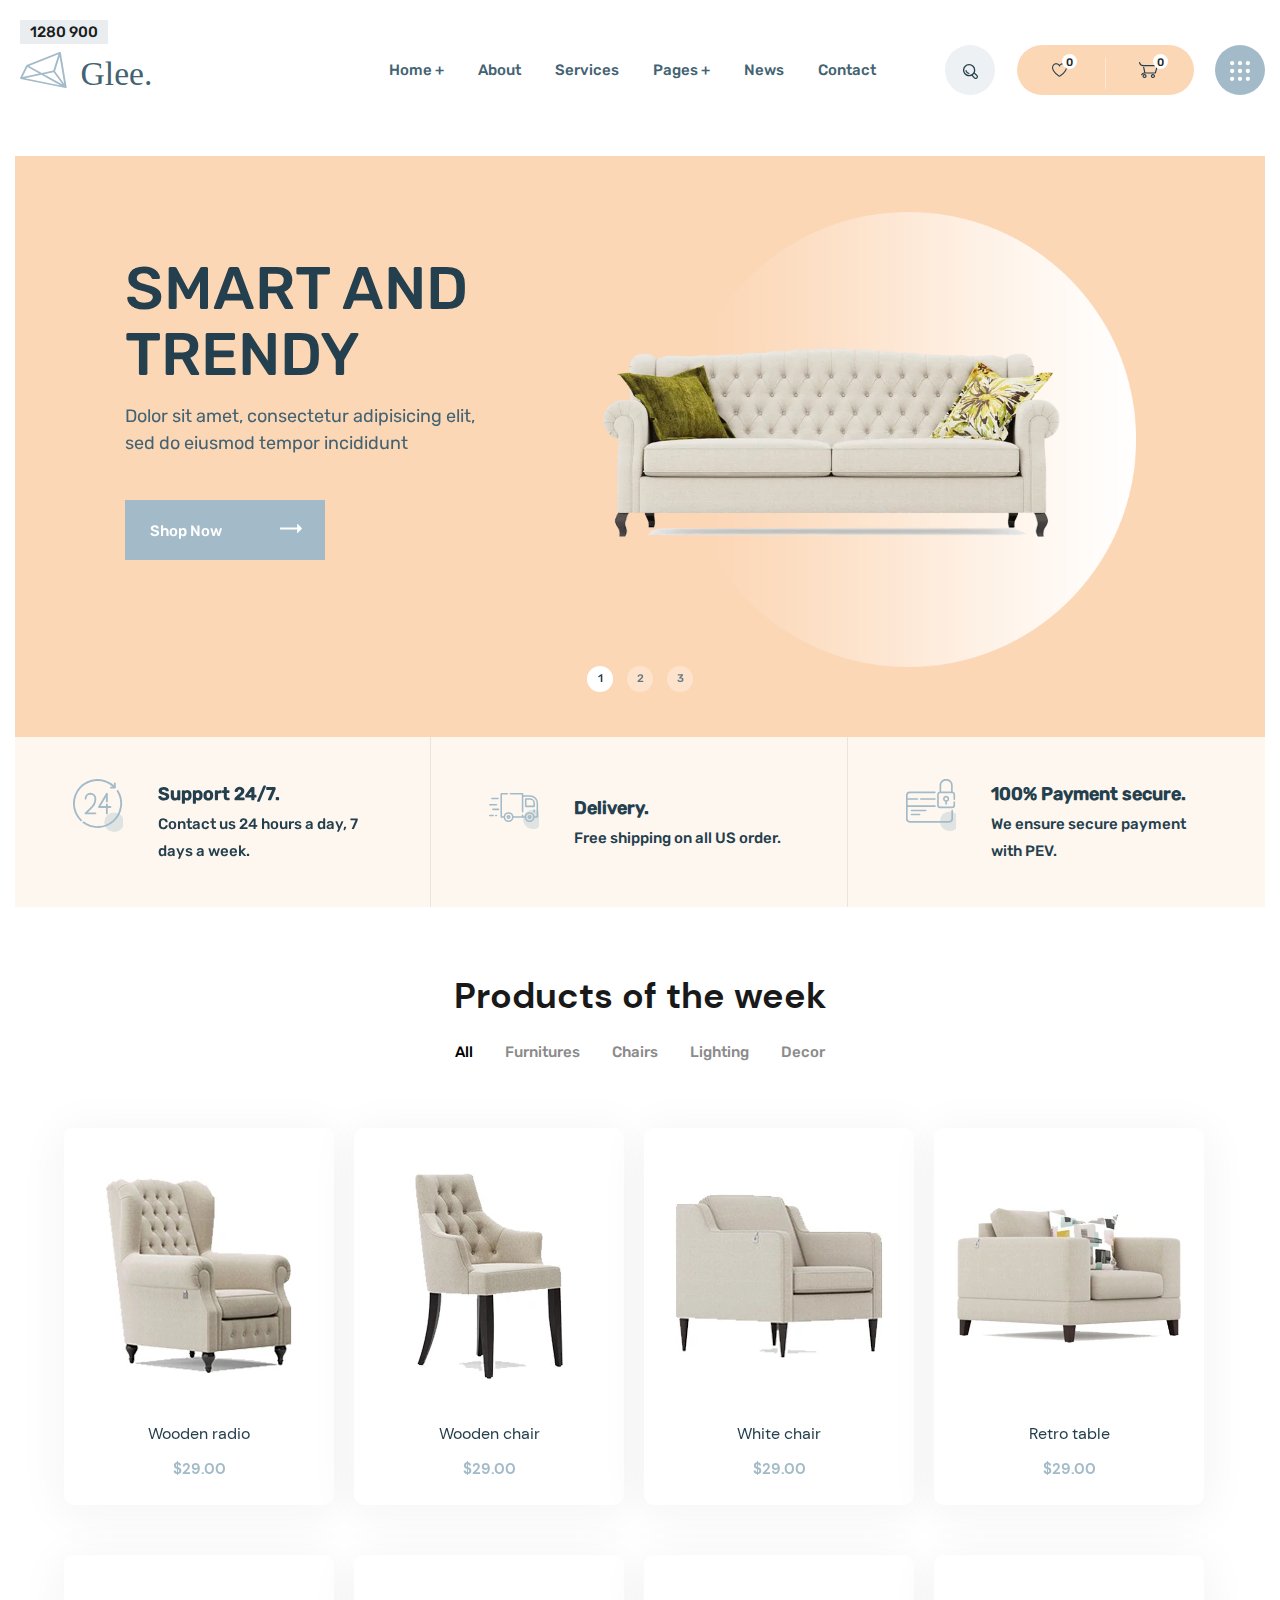
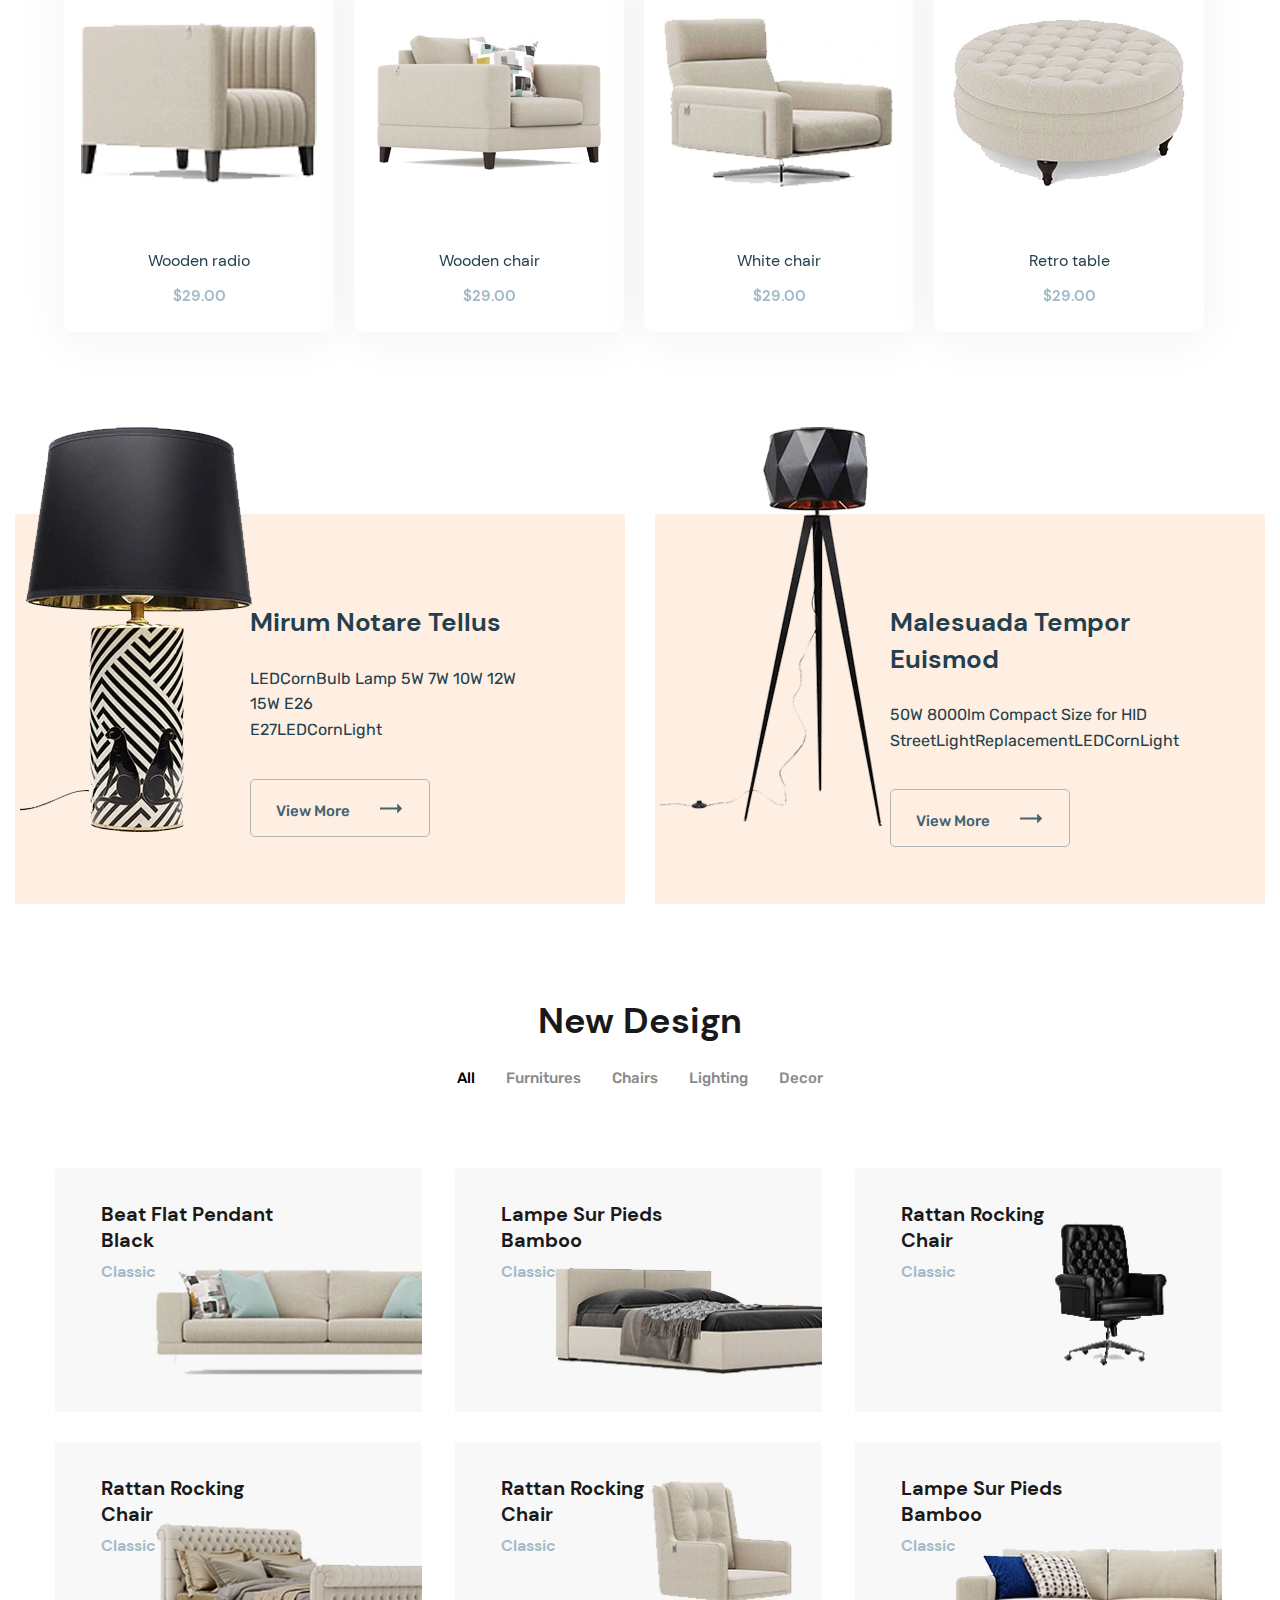
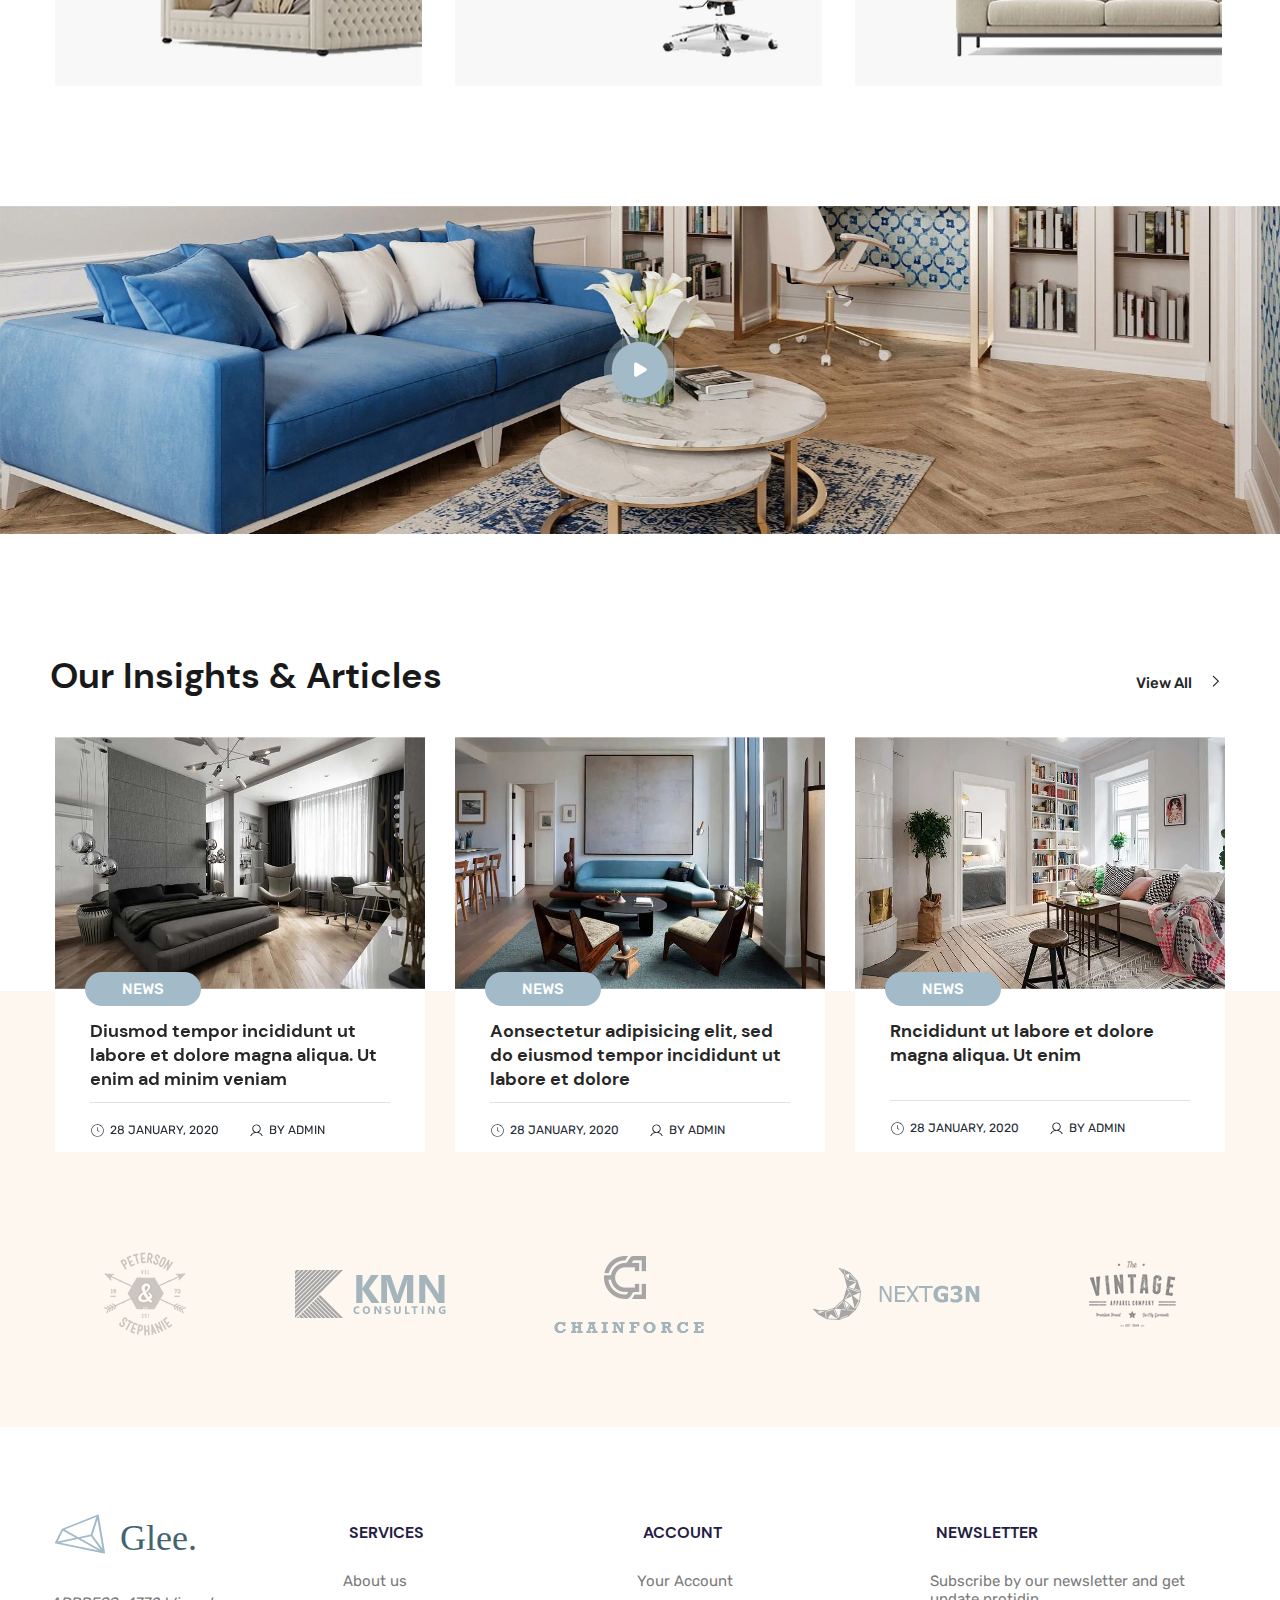
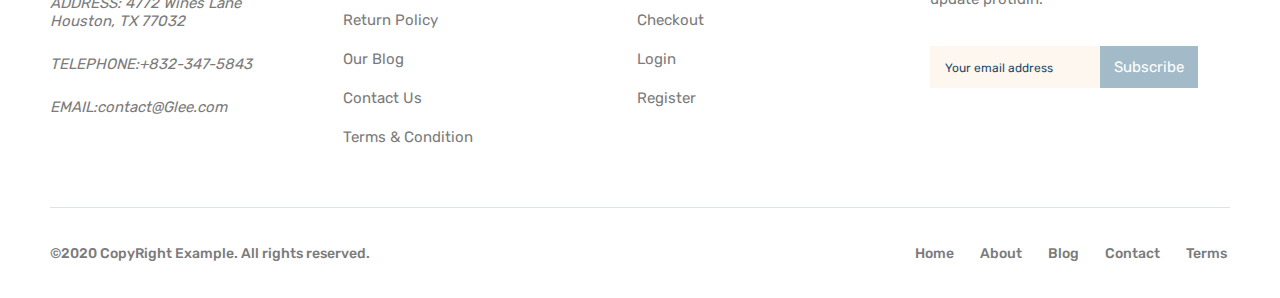
==== commit b58c38b3: "Updates" ====
--- a/index.html
+++ b/index.html
@@ -24,6 +24,7 @@
 </head>
 
 <body>
+  <div class="display-parametr"></div>
   <div class="parent">
     <header class="header">
       <div class="container">
--- a/css/style.min.css
+++ b/css/style.min.css
@@ -1 +1 @@
-html{-webkit-box-sizing:border-box;box-sizing:border-box}*,*::after,*::before{-webkit-box-sizing:inherit;box-sizing:inherit}ul,ol{padding:0}ul{list-style:none}body,h1,h2,h3,h4,h5,h6,p,ul,ol,li,figure,figcaption,blockquote,dl,dd{margin:0}img{max-width:100%;display:block}input,button,textarea,select{font:inherit}a{text-decoration:none;cursor:pointer;color:#262626}input[type=number]::-webkit-outer-spin-button,input[type=number]::-webkit-inner-spin-button{-webkit-appearance:none}input[type=number],input[type=number]:hover,input[type=number]:focus{-webkit-appearance:none;appearance:none;-moz-appearance:textfield}.footer .footer-top__title,.contact__info-item-title,.contact__info-title,.filter__title-text,.ourteam__item-title,.statistics__item-text,.about-us__title,.blog__item-title,.design__item-type,.design__item-title,.design__item,.blurb__item-title,.categories-item-prise,.title{font-family:"DMSans-Bold",sans-serif;font-weight:700}.categories-item-title{font-family:"DMSans-Regular",sans-serif;font-weight:400}.product-tabs__top,.blog-one .comments-title,.blog-one__creator-name,.blog-one__text h3,.blog-one__text h4,.comments-form__title,.comments__content-name,.terms__title-info,.terms__title,.mold__btn-create,.mold__btn,.about-us__years,.top-slider__title,.menu__list-link,body{font-family:"Rubik-Medium",sans-serif;font-weight:500}.footer .footer-top,.product-tabs__content-item-text,.product-info__text,.product-info__title,.jq-number__field input,.product-one__btn,.product-one__text,.product-one__price,.product-one__title,.contact__info-text,.contact__info-subtitle,.contact-form__textarea,.contact-form__text-input,.blog-one__tags a,.blog-one__tags span,.blog-one__share span,.blog-one__creator-text,.blog-one__text blockquote,.blog-one__text p,.blog-one__text h2,.recent-posts__data,.recent-posts__title-link,.blog-page__item-title,.blog-page__item-time,.comments-form__textarea,.comments-form__text-input,.comments__content-text,.comments__content-data,.shop-content-item-text,.shop-content-item-prise,.shop-content-item-title,.filter-recent__price,.filter-recent__text,.filter-brand__num,.filter-brand__text,.filter-category__text,.terms__info,.terms__text,.ourteam__item-text,.about-us__text,.about-us__time-left p,.blog__box,.blurb__item-text,.top-slider__text,.menu__list-link:hover,.pagination__next,.pagination__link{font-family:"Rubik-Regular",sans-serif;font-weight:400}.footer .footer-top__form-btn,.product-one__btn,.contact-form__btn,.comments-form__btn,.top-slider__link{background-color:#a3bbc8;border:none;cursor:pointer;color:#fff;margin-left:-4px}.filter-brand__input,.filter-category__input{width:1px;height:1px;overflow:hidden;clip:rect(0 0 0 0);position:absolute}@font-face{font-family:"DMSans-Bold";font-weight:700;font-style:normal;src:local("DMSans-Bold"),url("../fonts/DMSans-Bold.woff2") format("woff2"),url("../fonts/DMSans-Bold.woff") format("woff");font-display:swap}@font-face{font-family:"DMSans-Regular";font-weight:400;font-style:normal;src:local("DMSans-Regular"),url("../fonts/DMSans-Regular.woff2") format("woff2"),url("../fonts/DMSans-Regular.woff") format("woff");font-display:swap}@font-face{font-family:"Rubik-Medium";font-weight:500;font-style:normal;src:local("Rubik-Medium"),url("../fonts/Rubik-Medium.woff2") format("woff2"),url("../fonts/Rubik-Medium.woff") format("woff");font-display:swap}@font-face{font-family:"Rubik-Regular";font-weight:400;font-style:normal;src:local("Rubik-Regular"),url("../fonts/Rubik-Regular.woff2") format("woff2"),url("../fonts/Rubik-Regular.woff") format("woff");font-display:swap}.slick-slider{position:relative;display:block;-webkit-box-sizing:border-box;box-sizing:border-box;-webkit-touch-callout:none;-webkit-user-select:none;-moz-user-select:none;-ms-user-select:none;user-select:none;-ms-touch-action:pan-y;touch-action:pan-y;-webkit-tap-highlight-color:rgba(0,0,0,0)}.slick-list{position:relative;overflow:hidden;display:block;margin:0;padding:0}.slick-list:focus{outline:none}.slick-list.dragging{cursor:pointer;cursor:hand}.slick-slider .slick-track,.slick-slider .slick-list{-webkit-transform:translate3d(0, 0, 0);-ms-transform:translate3d(0, 0, 0);transform:translate3d(0, 0, 0)}.slick-track{position:relative;left:0;top:0;display:block;margin-left:auto;margin-right:auto}.slick-track:before,.slick-track:after{content:"";display:table}.slick-track:after{clear:both}.slick-loading .slick-track{visibility:hidden}.slick-slide{float:left;height:100%;min-height:1px;display:none}[dir=rtl] .slick-slide{float:right}.slick-slide img{display:block}.slick-slide.slick-loading img{display:none}.slick-slide.dragging img{pointer-events:none}.slick-initialized .slick-slide{display:block}.slick-loading .slick-slide{visibility:hidden}.slick-vertical .slick-slide{display:block;height:auto;border:1px solid rgba(0,0,0,0)}.slick-arrow.slick-hidden{display:none}body.compensate-for-scrollbar{overflow:hidden}.fancybox-active{height:auto}.fancybox-is-hidden{left:-9999px;margin:0;position:absolute !important;top:-9999px;visibility:hidden}.fancybox-container{-webkit-backface-visibility:hidden;height:100%;left:0;outline:none;position:fixed;-webkit-tap-highlight-color:transparent;top:0;-ms-touch-action:manipulation;touch-action:manipulation;-webkit-transform:translateZ(0);transform:translateZ(0);width:100%;z-index:99992}.fancybox-container *{-webkit-box-sizing:border-box;box-sizing:border-box}.fancybox-outer,.fancybox-inner,.fancybox-bg,.fancybox-stage{bottom:0;left:0;position:absolute;right:0;top:0}.fancybox-outer{-webkit-overflow-scrolling:touch;overflow-y:auto}.fancybox-bg{background:rgb(30, 30, 30);opacity:0;-webkit-transition-duration:inherit;-o-transition-duration:inherit;transition-duration:inherit;-webkit-transition-property:opacity;-o-transition-property:opacity;transition-property:opacity;-webkit-transition-timing-function:cubic-bezier(0.47, 0, 0.74, 0.71);-o-transition-timing-function:cubic-bezier(0.47, 0, 0.74, 0.71);transition-timing-function:cubic-bezier(0.47, 0, 0.74, 0.71)}.fancybox-is-open .fancybox-bg{opacity:.9;-webkit-transition-timing-function:cubic-bezier(0.22, 0.61, 0.36, 1);-o-transition-timing-function:cubic-bezier(0.22, 0.61, 0.36, 1);transition-timing-function:cubic-bezier(0.22, 0.61, 0.36, 1)}.fancybox-infobar,.fancybox-toolbar,.fancybox-caption,.fancybox-navigation .fancybox-button{direction:ltr;opacity:0;position:absolute;-webkit-transition:opacity .25s ease,visibility 0s ease .25s;-o-transition:opacity .25s ease,visibility 0s ease .25s;transition:opacity .25s ease,visibility 0s ease .25s;visibility:hidden;z-index:99997}.fancybox-show-infobar .fancybox-infobar,.fancybox-show-toolbar .fancybox-toolbar,.fancybox-show-caption .fancybox-caption,.fancybox-show-nav .fancybox-navigation .fancybox-button{opacity:1;-webkit-transition:opacity .25s ease 0s,visibility 0s ease 0s;-o-transition:opacity .25s ease 0s,visibility 0s ease 0s;transition:opacity .25s ease 0s,visibility 0s ease 0s;visibility:visible}.fancybox-infobar{color:#ccc;font-size:13px;-webkit-font-smoothing:subpixel-antialiased;height:44px;left:0;line-height:44px;min-width:44px;mix-blend-mode:difference;padding:0 10px;pointer-events:none;top:0;-webkit-touch-callout:none;-webkit-user-select:none;-moz-user-select:none;-ms-user-select:none;user-select:none}.fancybox-toolbar{right:0;top:0}.fancybox-stage{direction:ltr;overflow:visible;-webkit-transform:translateZ(0);transform:translateZ(0);z-index:99994}.fancybox-is-open .fancybox-stage{overflow:hidden}.fancybox-slide{-webkit-backface-visibility:hidden;display:none;height:100%;left:0;outline:none;overflow:auto;-webkit-overflow-scrolling:touch;padding:44px;position:absolute;text-align:center;top:0;-webkit-transition-property:opacity,-webkit-transform;transition-property:opacity,-webkit-transform;-o-transition-property:transform,opacity;transition-property:transform,opacity;transition-property:transform,opacity,-webkit-transform;white-space:normal;width:100%;z-index:99994}.fancybox-slide::before{content:"";display:inline-block;font-size:0;height:100%;vertical-align:middle;width:0}.fancybox-is-sliding .fancybox-slide,.fancybox-slide--previous,.fancybox-slide--current,.fancybox-slide--next{display:block}.fancybox-slide--image{overflow:hidden;padding:44px 0}.fancybox-slide--image::before{display:none}.fancybox-slide--html{padding:6px}.fancybox-content{background:#fff;display:inline-block;margin:0;max-width:100%;overflow:auto;-webkit-overflow-scrolling:touch;padding:44px;position:relative;text-align:left;vertical-align:middle}.fancybox-slide--image .fancybox-content{-webkit-animation-timing-function:cubic-bezier(0.5, 0, 0.14, 1);animation-timing-function:cubic-bezier(0.5, 0, 0.14, 1);-webkit-backface-visibility:hidden;background:transparent;background-repeat:no-repeat;background-size:100% 100%;left:0;max-width:none;overflow:visible;padding:0;position:absolute;top:0;-ms-transform-origin:top left;-webkit-transform-origin:top left;transform-origin:top left;-webkit-transition-property:opacity,-webkit-transform;transition-property:opacity,-webkit-transform;-o-transition-property:transform,opacity;transition-property:transform,opacity;transition-property:transform,opacity,-webkit-transform;-webkit-user-select:none;-moz-user-select:none;-ms-user-select:none;user-select:none;z-index:99995}.fancybox-can-zoomOut .fancybox-content{cursor:-webkit-zoom-out;cursor:zoom-out}.fancybox-can-zoomIn .fancybox-content{cursor:-webkit-zoom-in;cursor:zoom-in}.fancybox-can-swipe .fancybox-content,.fancybox-can-pan .fancybox-content{cursor:-webkit-grab;cursor:grab}.fancybox-is-grabbing .fancybox-content{cursor:-webkit-grabbing;cursor:grabbing}.fancybox-container [data-selectable=true]{cursor:text}.fancybox-image,.fancybox-spaceball{background:transparent;border:0;height:100%;left:0;margin:0;max-height:none;max-width:none;padding:0;position:absolute;top:0;-webkit-user-select:none;-moz-user-select:none;-ms-user-select:none;user-select:none;width:100%}.fancybox-spaceball{z-index:1}.fancybox-slide--video .fancybox-content,.fancybox-slide--map .fancybox-content,.fancybox-slide--pdf .fancybox-content,.fancybox-slide--iframe .fancybox-content{height:100%;overflow:visible;padding:0;width:100%}.fancybox-slide--video .fancybox-content{background:#000}.fancybox-slide--map .fancybox-content{background:#e5e3df}.fancybox-slide--iframe .fancybox-content{background:#fff}.fancybox-video,.fancybox-iframe{background:transparent;border:0;display:block;height:100%;margin:0;overflow:hidden;padding:0;width:100%}.fancybox-iframe{left:0;position:absolute;top:0}.fancybox-error{background:#fff;cursor:default;max-width:400px;padding:40px;width:100%}.fancybox-error p{color:#444;font-size:16px;line-height:20px;margin:0;padding:0}.fancybox-button{background:rgba(30, 30, 30, 0.6);border:0;border-radius:0;-webkit-box-shadow:none;box-shadow:none;cursor:pointer;display:inline-block;height:44px;margin:0;padding:10px;position:relative;-webkit-transition:color .2s;-o-transition:color .2s;transition:color .2s;vertical-align:top;visibility:inherit;width:44px}.fancybox-button,.fancybox-button:visited,.fancybox-button:link{color:#ccc}.fancybox-button:hover{color:#fff}.fancybox-button:focus{outline:none}.fancybox-button.fancybox-focus{outline:1px dotted}.fancybox-button[disabled],.fancybox-button[disabled]:hover{color:#888;cursor:default;outline:none}.fancybox-button div{height:100%}.fancybox-button svg{display:block;height:100%;overflow:visible;position:relative;width:100%}.fancybox-button svg path{fill:currentColor;stroke-width:0}.fancybox-button--play svg:nth-child(2),.fancybox-button--fsenter svg:nth-child(2){display:none}.fancybox-button--pause svg:nth-child(1),.fancybox-button--fsexit svg:nth-child(1){display:none}.fancybox-progress{background:#ff5268;height:2px;left:0;position:absolute;right:0;top:0;-ms-transform:scaleX(0);-webkit-transform:scaleX(0);transform:scaleX(0);-ms-transform-origin:0;-webkit-transform-origin:0;transform-origin:0;-webkit-transition-property:-webkit-transform;transition-property:-webkit-transform;-o-transition-property:transform;transition-property:transform;transition-property:transform, -webkit-transform;-webkit-transition-timing-function:linear;-o-transition-timing-function:linear;transition-timing-function:linear;z-index:99998}.fancybox-close-small{background:transparent;border:0;border-radius:0;color:#ccc;cursor:pointer;opacity:.8;padding:8px;position:absolute;right:-12px;top:-44px;z-index:401}.fancybox-close-small:hover{color:#fff;opacity:1}.fancybox-slide--html .fancybox-close-small{color:currentColor;padding:10px;right:0;top:0}.fancybox-slide--image.fancybox-is-scaling .fancybox-content{overflow:hidden}.fancybox-is-scaling .fancybox-close-small,.fancybox-is-zoomable.fancybox-can-pan .fancybox-close-small{display:none}.fancybox-navigation .fancybox-button{background-clip:content-box;height:100px;opacity:0;position:absolute;top:calc(50% - 50px);width:70px}.fancybox-navigation .fancybox-button div{padding:7px}.fancybox-navigation .fancybox-button--arrow_left{left:0;left:env(safe-area-inset-left);padding:31px 26px 31px 6px}.fancybox-navigation .fancybox-button--arrow_right{padding:31px 6px 31px 26px;right:0;right:env(safe-area-inset-right)}.fancybox-caption{background:-webkit-gradient(linear, left bottom, left top, from(rgba(0, 0, 0, 0.85)), color-stop(50%, rgba(0, 0, 0, 0.3)), color-stop(65%, rgba(0, 0, 0, 0.15)), color-stop(75.5%, rgba(0, 0, 0, 0.075)), color-stop(82.85%, rgba(0, 0, 0, 0.037)), color-stop(88%, rgba(0, 0, 0, 0.019)), to(rgba(0, 0, 0, 0)));background:-o-linear-gradient(bottom, rgba(0, 0, 0, 0.85) 0%, rgba(0, 0, 0, 0.3) 50%, rgba(0, 0, 0, 0.15) 65%, rgba(0, 0, 0, 0.075) 75.5%, rgba(0, 0, 0, 0.037) 82.85%, rgba(0, 0, 0, 0.019) 88%, rgba(0, 0, 0, 0) 100%);background:linear-gradient(to top, rgba(0, 0, 0, 0.85) 0%, rgba(0, 0, 0, 0.3) 50%, rgba(0, 0, 0, 0.15) 65%, rgba(0, 0, 0, 0.075) 75.5%, rgba(0, 0, 0, 0.037) 82.85%, rgba(0, 0, 0, 0.019) 88%, rgba(0, 0, 0, 0) 100%);bottom:0;color:#eee;font-size:14px;font-weight:400;left:0;line-height:1.5;padding:75px 44px 25px 44px;pointer-events:none;right:0;text-align:center;z-index:99996}@supports(padding: max(0px)){.fancybox-caption{padding:75px max(44px,env(safe-area-inset-right)) max(25px,env(safe-area-inset-bottom)) max(44px,env(safe-area-inset-left))}}.fancybox-caption--separate{margin-top:-50px}.fancybox-caption__body{max-height:50vh;overflow:auto;pointer-events:all}.fancybox-caption a,.fancybox-caption a:link,.fancybox-caption a:visited{color:#ccc;text-decoration:none}.fancybox-caption a:hover{color:#fff;text-decoration:underline}.fancybox-loading{-webkit-animation:fancybox-rotate 1s linear infinite;animation:fancybox-rotate 1s linear infinite;background:transparent;border:4px solid #888;border-bottom-color:#fff;border-radius:50%;height:50px;left:50%;margin:-25px 0 0 -25px;opacity:.7;padding:0;position:absolute;top:50%;width:50px;z-index:99999}@-webkit-keyframes fancybox-rotate{100%{-webkit-transform:rotate(360deg);transform:rotate(360deg)}}@keyframes fancybox-rotate{100%{-webkit-transform:rotate(360deg);transform:rotate(360deg)}}.fancybox-animated{-webkit-transition-timing-function:cubic-bezier(0, 0, 0.25, 1);-o-transition-timing-function:cubic-bezier(0, 0, 0.25, 1);transition-timing-function:cubic-bezier(0, 0, 0.25, 1)}.fancybox-fx-slide.fancybox-slide--previous{opacity:0;-webkit-transform:translate3d(-100%, 0, 0);transform:translate3d(-100%, 0, 0)}.fancybox-fx-slide.fancybox-slide--next{opacity:0;-webkit-transform:translate3d(100%, 0, 0);transform:translate3d(100%, 0, 0)}.fancybox-fx-slide.fancybox-slide--current{opacity:1;-webkit-transform:translate3d(0, 0, 0);transform:translate3d(0, 0, 0)}.fancybox-fx-fade.fancybox-slide--previous,.fancybox-fx-fade.fancybox-slide--next{opacity:0;-webkit-transition-timing-function:cubic-bezier(0.19, 1, 0.22, 1);-o-transition-timing-function:cubic-bezier(0.19, 1, 0.22, 1);transition-timing-function:cubic-bezier(0.19, 1, 0.22, 1)}.fancybox-fx-fade.fancybox-slide--current{opacity:1}.fancybox-fx-zoom-in-out.fancybox-slide--previous{opacity:0;-webkit-transform:scale3d(1.5, 1.5, 1.5);transform:scale3d(1.5, 1.5, 1.5)}.fancybox-fx-zoom-in-out.fancybox-slide--next{opacity:0;-webkit-transform:scale3d(0.5, 0.5, 0.5);transform:scale3d(0.5, 0.5, 0.5)}.fancybox-fx-zoom-in-out.fancybox-slide--current{opacity:1;-webkit-transform:scale3d(1, 1, 1);transform:scale3d(1, 1, 1)}.fancybox-fx-rotate.fancybox-slide--previous{opacity:0;-ms-transform:rotate(-360deg);-webkit-transform:rotate(-360deg);transform:rotate(-360deg)}.fancybox-fx-rotate.fancybox-slide--next{opacity:0;-ms-transform:rotate(360deg);-webkit-transform:rotate(360deg);transform:rotate(360deg)}.fancybox-fx-rotate.fancybox-slide--current{opacity:1;-ms-transform:rotate(0deg);-webkit-transform:rotate(0deg);transform:rotate(0deg)}.fancybox-fx-circular.fancybox-slide--previous{opacity:0;-webkit-transform:scale3d(0, 0, 0) translate3d(-100%, 0, 0);transform:scale3d(0, 0, 0) translate3d(-100%, 0, 0)}.fancybox-fx-circular.fancybox-slide--next{opacity:0;-webkit-transform:scale3d(0, 0, 0) translate3d(100%, 0, 0);transform:scale3d(0, 0, 0) translate3d(100%, 0, 0)}.fancybox-fx-circular.fancybox-slide--current{opacity:1;-webkit-transform:scale3d(1, 1, 1) translate3d(0, 0, 0);transform:scale3d(1, 1, 1) translate3d(0, 0, 0)}.fancybox-fx-tube.fancybox-slide--previous{-webkit-transform:translate3d(-100%, 0, 0) scale(0.1) skew(-10deg);transform:translate3d(-100%, 0, 0) scale(0.1) skew(-10deg)}.fancybox-fx-tube.fancybox-slide--next{-webkit-transform:translate3d(100%, 0, 0) scale(0.1) skew(10deg);transform:translate3d(100%, 0, 0) scale(0.1) skew(10deg)}.fancybox-fx-tube.fancybox-slide--current{-webkit-transform:translate3d(0, 0, 0) scale(1);transform:translate3d(0, 0, 0) scale(1)}@media all and (max-height: 576px){.fancybox-slide{padding-left:6px;padding-right:6px}.fancybox-slide--image{padding:6px 0}.fancybox-close-small{right:-6px}.fancybox-slide--image .fancybox-close-small{background:#4e4e4e;color:#f2f4f6;height:36px;opacity:1;padding:6px;right:0;top:0;width:36px}.fancybox-caption{padding-left:12px;padding-right:12px}@supports(padding: max(0px)){.fancybox-caption{padding-left:max(12px,env(safe-area-inset-left));padding-right:max(12px,env(safe-area-inset-right))}}}.fancybox-share{background:#f4f4f4;border-radius:3px;max-width:90%;padding:30px;text-align:center}.fancybox-share h1{color:#222;font-size:35px;font-weight:700;margin:0 0 20px 0}.fancybox-share p{margin:0;padding:0}.fancybox-share__button{border:0;border-radius:3px;display:inline-block;font-size:14px;font-weight:700;line-height:40px;margin:0 5px 10px 5px;min-width:130px;padding:0 15px;text-decoration:none;-webkit-transition:all .2s;-o-transition:all .2s;transition:all .2s;-webkit-user-select:none;-moz-user-select:none;-ms-user-select:none;user-select:none;white-space:nowrap}.fancybox-share__button:visited,.fancybox-share__button:link{color:#fff}.fancybox-share__button:hover{text-decoration:none}.fancybox-share__button--fb{background:#3b5998}.fancybox-share__button--fb:hover{background:#344e86}.fancybox-share__button--pt{background:#bd081d}.fancybox-share__button--pt:hover{background:#aa0719}.fancybox-share__button--tw{background:#1da1f2}.fancybox-share__button--tw:hover{background:#0d95e8}.fancybox-share__button svg{height:25px;margin-right:7px;position:relative;top:-1px;vertical-align:middle;width:25px}.fancybox-share__button svg path{fill:#fff}.fancybox-share__input{background:transparent;border:0;border-bottom:1px solid #d7d7d7;border-radius:0;color:#5d5b5b;font-size:14px;margin:10px 0 0 0;outline:none;padding:10px 15px;width:100%}.fancybox-thumbs{background:#ddd;bottom:0;display:none;margin:0;-webkit-overflow-scrolling:touch;-ms-overflow-style:-ms-autohiding-scrollbar;padding:2px 2px 4px 2px;position:absolute;right:0;-webkit-tap-highlight-color:rgba(0, 0, 0, 0);top:0;width:212px;z-index:99995}.fancybox-thumbs-x{overflow-x:auto;overflow-y:hidden}.fancybox-show-thumbs .fancybox-thumbs{display:block}.fancybox-show-thumbs .fancybox-inner{right:212px}.fancybox-thumbs__list{font-size:0;height:100%;list-style:none;margin:0;overflow-x:hidden;overflow-y:auto;padding:0;position:absolute;position:relative;white-space:nowrap;width:100%}.fancybox-thumbs-x .fancybox-thumbs__list{overflow:hidden}.fancybox-thumbs-y .fancybox-thumbs__list::-webkit-scrollbar{width:7px}.fancybox-thumbs-y .fancybox-thumbs__list::-webkit-scrollbar-track{background:#fff;border-radius:10px;-webkit-box-shadow:inset 0 0 6px rgba(0, 0, 0, 0.3);box-shadow:inset 0 0 6px rgba(0, 0, 0, 0.3)}.fancybox-thumbs-y .fancybox-thumbs__list::-webkit-scrollbar-thumb{background:#2a2a2a;border-radius:10px}.fancybox-thumbs__list a{-webkit-backface-visibility:hidden;backface-visibility:hidden;background-color:rgba(0, 0, 0, 0.1);background-position:center center;background-repeat:no-repeat;background-size:cover;cursor:pointer;float:left;height:75px;margin:2px;max-height:calc(100% - 8px);max-width:calc(50% - 4px);outline:none;overflow:hidden;padding:0;position:relative;-webkit-tap-highlight-color:transparent;width:100px}.fancybox-thumbs__list a::before{border:6px solid #ff5268;bottom:0;content:"";left:0;opacity:0;position:absolute;right:0;top:0;-webkit-transition:all .2s cubic-bezier(0.25, 0.46, 0.45, 0.94);-o-transition:all .2s cubic-bezier(0.25, 0.46, 0.45, 0.94);transition:all .2s cubic-bezier(0.25, 0.46, 0.45, 0.94);z-index:99991}.fancybox-thumbs__list a:focus::before{opacity:.5}.fancybox-thumbs__list a.fancybox-thumbs-active::before{opacity:1}@media all and (max-width: 576px){.fancybox-thumbs{width:110px}.fancybox-show-thumbs .fancybox-inner{right:110px}.fancybox-thumbs__list a{max-width:calc(100% - 10px)}}.irs{position:relative;display:block;-webkit-touch-callout:none;-webkit-user-select:none;-moz-user-select:none;-ms-user-select:none;user-select:none;font-size:12px;font-family:Arial,sans-serif}.irs-line{position:relative;display:block;overflow:hidden;outline:none !important}.irs-bar{position:absolute;display:block;left:0;width:0}.irs-shadow{position:absolute;display:none;left:0;width:0}.irs-handle{position:absolute;display:block;-webkit-box-sizing:border-box;box-sizing:border-box;cursor:default;z-index:1}.irs-handle.type_last{z-index:2}.irs-min,.irs-max{position:absolute;display:block;cursor:default}.irs-min{left:0}.irs-max{right:0}.irs-from,.irs-to,.irs-single{position:absolute;display:block;top:0;left:0;cursor:default;white-space:nowrap}.irs-grid{position:absolute;display:none;bottom:0;left:0;width:100%;height:20px}.irs-with-grid .irs-grid{display:block}.irs-grid-pol{position:absolute;top:0;left:0;width:1px;height:8px;background:#000}.irs-grid-pol.small{height:4px}.irs-grid-text{position:absolute;bottom:0;left:0;white-space:nowrap;text-align:center;font-size:9px;line-height:9px;padding:0 3px;color:#000}.irs-disable-mask{position:absolute;display:block;top:0;left:-1%;width:102%;height:100%;cursor:default;background:rgba(0, 0, 0, 0);z-index:2}.lt-ie9 .irs-disable-mask{background:#000;filter:alpha(opacity=0);cursor:not-allowed}.irs-disabled{opacity:.4}.irs-hidden-input{position:absolute !important;display:block !important;top:0 !important;left:0 !important;width:0 !important;height:0 !important;font-size:0 !important;line-height:0 !important;padding:0 !important;margin:0 !important;overflow:hidden;outline:none !important;z-index:-9999 !important;background:none !important;border-style:solid !important;border-color:transparent !important}.irs--flat{height:40px}.irs--flat.irs-with-grid{height:60px}.irs--flat .irs-line{top:25px;height:12px;background-color:#e1e4e9;border-radius:4px}.irs--flat .irs-bar{top:25px;height:12px;background-color:#ed5565}.irs--flat .irs-bar--single{border-radius:4px 0 0 4px}.irs--flat .irs-shadow{height:1px;bottom:16px;background-color:#e1e4e9}.irs--flat .irs-handle{top:22px;width:16px;height:18px;background-color:transparent}.irs--flat .irs-handle>i:first-child{position:absolute;display:block;top:0;left:50%;width:2px;height:100%;margin-left:-1px;background-color:#da4453}.irs--flat .irs-handle.state_hover>i:first-child,.irs--flat .irs-handle:hover>i:first-child{background-color:#a43540}.irs--flat .irs-min,.irs--flat .irs-max{top:0;padding:1px 3px;color:#999;font-size:10px;line-height:1.333;text-shadow:none;background-color:#e1e4e9;border-radius:4px}.irs--flat .irs-from,.irs--flat .irs-to,.irs--flat .irs-single{color:white;font-size:10px;line-height:1.333;text-shadow:none;padding:1px 5px;background-color:#ed5565;border-radius:4px}.irs--flat .irs-from:before,.irs--flat .irs-to:before,.irs--flat .irs-single:before{position:absolute;display:block;content:"";bottom:-6px;left:50%;width:0;height:0;margin-left:-3px;overflow:hidden;border:3px solid transparent;border-top-color:#ed5565}.irs--flat .irs-grid-pol{background-color:#e1e4e9}.irs--flat .irs-grid-text{color:#999}.irs--big{height:55px}.irs--big.irs-with-grid{height:70px}.irs--big .irs-line{top:33px;height:12px;background-color:white;background:-webkit-gradient(linear, left top, left bottom, color-stop(-50%, #ddd), color-stop(150%, white));background:-o-linear-gradient(top, #ddd -50%, white 150%);background:linear-gradient(to bottom, #ddd -50%, white 150%);border:1px solid #ccc;border-radius:12px}.irs--big .irs-bar{top:33px;height:12px;background-color:#92bce0;border:1px solid #428bca;background:-webkit-gradient(linear, left top, left bottom, from(#ffffff), color-stop(30%, #428bca), to(#b9d4ec));background:-o-linear-gradient(top, #ffffff 0%, #428bca 30%, #b9d4ec 100%);background:linear-gradient(to bottom, #ffffff 0%, #428bca 30%, #b9d4ec 100%);-webkit-box-shadow:inset 0 0 1px 1px rgba(255, 255, 255, 0.5);box-shadow:inset 0 0 1px 1px rgba(255, 255, 255, 0.5)}.irs--big .irs-bar--single{border-radius:12px 0 0 12px}.irs--big .irs-shadow{height:1px;bottom:16px;background-color:rgba(66, 139, 202, 0.5)}.irs--big .irs-handle{top:25px;width:30px;height:30px;border:1px solid rgba(0, 0, 0, 0.3);background-color:#cbcfd5;background:-webkit-gradient(linear, left top, left bottom, from(white), color-stop(30%, #B4B9BE), to(white));background:-o-linear-gradient(top, white 0%, #B4B9BE 30%, white 100%);background:linear-gradient(to bottom, white 0%, #B4B9BE 30%, white 100%);-webkit-box-shadow:1px 1px 2px rgba(0, 0, 0, 0.2),inset 0 0 3px 1px white;box-shadow:1px 1px 2px rgba(0, 0, 0, 0.2),inset 0 0 3px 1px white;border-radius:30px}.irs--big .irs-handle.state_hover,.irs--big .irs-handle:hover{border-color:rgba(0, 0, 0, 0.45);background-color:#939ba7;background:-webkit-gradient(linear, left top, left bottom, from(white), color-stop(30%, #919BA5), to(white));background:-o-linear-gradient(top, white 0%, #919BA5 30%, white 100%);background:linear-gradient(to bottom, white 0%, #919BA5 30%, white 100%)}.irs--big .irs-min,.irs--big .irs-max{top:0;padding:1px 5px;color:white;text-shadow:none;background-color:#9f9f9f;border-radius:3px}.irs--big .irs-from,.irs--big .irs-to,.irs--big .irs-single{color:white;text-shadow:none;padding:1px 5px;background-color:#428bca;background:-webkit-gradient(linear, left top, left bottom, from(#428bca), to(#3071a9));background:-o-linear-gradient(top, #428bca 0%, #3071a9 100%);background:linear-gradient(to bottom, #428bca 0%, #3071a9 100%);border-radius:3px}.irs--big .irs-grid-pol{background-color:#428bca}.irs--big .irs-grid-text{color:#428bca}.irs--modern{height:55px}.irs--modern.irs-with-grid{height:55px}.irs--modern .irs-line{top:25px;height:5px;background-color:#d1d6e0;background:-webkit-gradient(linear, left top, left bottom, from(#e0e4ea), to(#d1d6e0));background:-o-linear-gradient(top, #e0e4ea 0%, #d1d6e0 100%);background:linear-gradient(to bottom, #e0e4ea 0%, #d1d6e0 100%);border:1px solid #a3adc1;border-bottom-width:0;border-radius:5px}.irs--modern .irs-bar{top:25px;height:5px;background:#20b426;background:-webkit-gradient(linear, left top, left bottom, from(#20b426), to(#18891d));background:-o-linear-gradient(top, #20b426 0%, #18891d 100%);background:linear-gradient(to bottom, #20b426 0%, #18891d 100%)}.irs--modern .irs-bar--single{border-radius:5px 0 0 5px}.irs--modern .irs-shadow{height:1px;bottom:21px;background-color:rgba(209, 214, 224, 0.5)}.irs--modern .irs-handle{top:37px;width:12px;height:13px;border:1px solid #a3adc1;border-top-width:0;-webkit-box-shadow:1px 1px 1px rgba(0, 0, 0, 0.1);box-shadow:1px 1px 1px rgba(0, 0, 0, 0.1);border-radius:0 0 3px 3px}.irs--modern .irs-handle>i:nth-child(1){position:absolute;display:block;top:-4px;left:1px;width:6px;height:6px;border:1px solid #a3adc1;background:white;-webkit-transform:rotate(45deg);-ms-transform:rotate(45deg);transform:rotate(45deg)}.irs--modern .irs-handle>i:nth-child(2){position:absolute;display:block;-webkit-box-sizing:border-box;box-sizing:border-box;top:0;left:0;width:10px;height:12px;background:#e9e6e6;background:-webkit-gradient(linear, left top, left bottom, from(white), to(#e9e6e6));background:-o-linear-gradient(top, white 0%, #e9e6e6 100%);background:linear-gradient(to bottom, white 0%, #e9e6e6 100%);border-radius:0 0 3px 3px}.irs--modern .irs-handle>i:nth-child(3){position:absolute;display:block;-webkit-box-sizing:border-box;box-sizing:border-box;top:3px;left:3px;width:4px;height:5px;border-left:1px solid #a3adc1;border-right:1px solid #a3adc1}.irs--modern .irs-handle.state_hover,.irs--modern .irs-handle:hover{border-color:#7685a2;background:#c3c7cd;background:-webkit-gradient(linear, left top, left bottom, from(#ffffff), color-stop(30%, #919ba5), to(#ffffff));background:-o-linear-gradient(top, #ffffff 0%, #919ba5 30%, #ffffff 100%);background:linear-gradient(to bottom, #ffffff 0%, #919ba5 30%, #ffffff 100%)}.irs--modern .irs-handle.state_hover>i:nth-child(1),.irs--modern .irs-handle:hover>i:nth-child(1){border-color:#7685a2}.irs--modern .irs-handle.state_hover>i:nth-child(3),.irs--modern .irs-handle:hover>i:nth-child(3){border-color:#48536a}.irs--modern .irs-min,.irs--modern .irs-max{top:0;font-size:10px;line-height:1.333;text-shadow:none;padding:1px 5px;color:white;background-color:#d1d6e0;border-radius:5px}.irs--modern .irs-from,.irs--modern .irs-to,.irs--modern .irs-single{font-size:10px;line-height:1.333;text-shadow:none;padding:1px 5px;background-color:#20b426;color:white;border-radius:5px}.irs--modern .irs-from:before,.irs--modern .irs-to:before,.irs--modern .irs-single:before{position:absolute;display:block;content:"";bottom:-6px;left:50%;width:0;height:0;margin-left:-3px;overflow:hidden;border:3px solid transparent;border-top-color:#20b426}.irs--modern .irs-grid{height:25px}.irs--modern .irs-grid-pol{background-color:#dedede}.irs--modern .irs-grid-text{color:silver;font-size:13px}.irs--sharp{height:50px;font-size:12px;line-height:1}.irs--sharp.irs-with-grid{height:57px}.irs--sharp .irs-line{top:30px;height:2px;background-color:black;border-radius:2px}.irs--sharp .irs-bar{top:30px;height:2px;background-color:#ee22fa}.irs--sharp .irs-bar--single{border-radius:2px 0 0 2px}.irs--sharp .irs-shadow{height:1px;bottom:21px;background-color:rgba(0, 0, 0, 0.5)}.irs--sharp .irs-handle{top:25px;width:10px;height:10px;background-color:#a804b2}.irs--sharp .irs-handle>i:first-child{position:absolute;display:block;top:100%;left:0;width:0;height:0;border:5px solid transparent;border-top-color:#a804b2}.irs--sharp .irs-handle.state_hover,.irs--sharp .irs-handle:hover{background-color:black}.irs--sharp .irs-handle.state_hover>i:first-child,.irs--sharp .irs-handle:hover>i:first-child{border-top-color:black}.irs--sharp .irs-min,.irs--sharp .irs-max{color:white;font-size:14px;line-height:1;top:0;padding:3px 4px;opacity:.4;background-color:#a804b2;border-radius:2px}.irs--sharp .irs-from,.irs--sharp .irs-to,.irs--sharp .irs-single{font-size:14px;line-height:1;text-shadow:none;padding:3px 4px;background-color:#a804b2;color:white;border-radius:2px}.irs--sharp .irs-from:before,.irs--sharp .irs-to:before,.irs--sharp .irs-single:before{position:absolute;display:block;content:"";bottom:-6px;left:50%;width:0;height:0;margin-left:-3px;overflow:hidden;border:3px solid transparent;border-top-color:#a804b2}.irs--sharp .irs-grid{height:25px}.irs--sharp .irs-grid-pol{background-color:#dedede}.irs--sharp .irs-grid-text{color:silver;font-size:13px}.irs--round{height:50px}.irs--round.irs-with-grid{height:65px}.irs--round .irs-line{top:36px;height:4px;background-color:#dee4ec;border-radius:4px}.irs--round .irs-bar{top:36px;height:4px;background-color:#006cfa}.irs--round .irs-bar--single{border-radius:4px 0 0 4px}.irs--round .irs-shadow{height:4px;bottom:21px;background-color:rgba(222, 228, 236, 0.5)}.irs--round .irs-handle{top:26px;width:24px;height:24px;border:4px solid #006cfa;background-color:white;border-radius:24px;-webkit-box-shadow:0 1px 3px rgba(0, 0, 255, 0.3);box-shadow:0 1px 3px rgba(0, 0, 255, 0.3)}.irs--round .irs-handle.state_hover,.irs--round .irs-handle:hover{background-color:#f0f6ff}.irs--round .irs-min,.irs--round .irs-max{color:#333;font-size:14px;line-height:1;top:0;padding:3px 5px;background-color:rgba(0, 0, 0, 0.1);border-radius:4px}.irs--round .irs-from,.irs--round .irs-to,.irs--round .irs-single{font-size:14px;line-height:1;text-shadow:none;padding:3px 5px;background-color:#006cfa;color:white;border-radius:4px}.irs--round .irs-from:before,.irs--round .irs-to:before,.irs--round .irs-single:before{position:absolute;display:block;content:"";bottom:-6px;left:50%;width:0;height:0;margin-left:-3px;overflow:hidden;border:3px solid transparent;border-top-color:#006cfa}.irs--round .irs-grid{height:25px}.irs--round .irs-grid-pol{background-color:#dedede}.irs--round .irs-grid-text{color:silver;font-size:13px}.irs--square{height:50px}.irs--square.irs-with-grid{height:60px}.irs--square .irs-line{top:31px;height:4px;background-color:#dedede}.irs--square .irs-bar{top:31px;height:4px;background-color:black}.irs--square .irs-shadow{height:2px;bottom:21px;background-color:#dedede}.irs--square .irs-handle{top:25px;width:16px;height:16px;border:3px solid black;background-color:white;-webkit-transform:rotate(45deg);-ms-transform:rotate(45deg);transform:rotate(45deg)}.irs--square .irs-handle.state_hover,.irs--square .irs-handle:hover{background-color:#f0f6ff}.irs--square .irs-min,.irs--square .irs-max{color:#333;font-size:14px;line-height:1;top:0;padding:3px 5px;background-color:rgba(0, 0, 0, 0.1)}.irs--square .irs-from,.irs--square .irs-to,.irs--square .irs-single{font-size:14px;line-height:1;text-shadow:none;padding:3px 5px;background-color:black;color:white}.irs--square .irs-grid{height:25px}.irs--square .irs-grid-pol{background-color:#dedede}.irs--square .irs-grid-text{color:silver;font-size:11px}.jq-ry-container{position:relative;padding:0 5px;line-height:0;display:block;cursor:pointer;-webkit-box-sizing:content-box;box-sizing:content-box;direction:ltr}.jq-ry-container[readonly=readonly]{cursor:default}.jq-ry-container>.jq-ry-group-wrapper{position:relative;width:100%}.jq-ry-container>.jq-ry-group-wrapper>.jq-ry-group{position:relative;line-height:0;z-index:10;white-space:nowrap}.jq-ry-container>.jq-ry-group-wrapper>.jq-ry-group>svg{display:inline-block}.jq-ry-container>.jq-ry-group-wrapper>.jq-ry-group.jq-ry-normal-group{width:100%}.jq-ry-container>.jq-ry-group-wrapper>.jq-ry-group.jq-ry-rated-group{width:0;z-index:11;position:absolute;top:0;left:0;overflow:hidden}.hidden{visibility:hidden}body{font-size:15px;color:#243f4d}.parent{display:-webkit-box;display:-ms-flexbox;display:flex;-webkit-box-pack:justify;-ms-flex-pack:justify;justify-content:space-between;-webkit-box-orient:vertical;-webkit-box-direction:normal;-ms-flex-direction:column;flex-direction:column;min-height:100vh;padding-top:40px;max-width:1950px;margin:0 auto}.container{max-width:1790px;margin:0 auto;padding:0 15px}.container1170{max-width:1210px;margin:0 auto;padding:0 15px}.logo{-ms-flex-preferred-size:148px;flex-basis:148px;-ms-flex-negative:0;flex-shrink:0;padding:5px}.logo:focus{background-color:#f9fafb;border-color:#f9fafb;-webkit-box-shadow:0 0 0 .25rem rgba(211,212,213,.5);box-shadow:0 0 0 .25rem rgba(211,212,213,.5);outline:0;border-radius:10px}.logo img{width:148px;height:50px}.title{text-align:center;font-size:36px;line-height:1.2;color:#191919}.bleadcrumbs{display:-webkit-inline-box;display:-ms-inline-flexbox;display:inline-flex;-webkit-box-pack:center;-ms-flex-pack:center;justify-content:center;padding-left:9px}.bleadcrumbs__list{display:-webkit-box;display:-ms-flexbox;display:flex}.bleadcrumbs__item{color:#8b8f94;position:relative;padding-right:20px;font-size:14px}.bleadcrumbs__item::after{content:"/";position:absolute;right:5px}.bleadcrumbs__item a{color:#8b8f94}.bleadcrumbs__item:last-child::after{display:none}.bleadcrumbs__link{padding:3px}.bleadcrumbs__link:focus{background-color:#f9fafb;border-color:#f9fafb;-webkit-box-shadow:0 0 0 .25rem rgba(211,212,213,.5);box-shadow:0 0 0 .25rem rgba(211,212,213,.5);outline:0;border-radius:10px}.pagination{-ms-grid-row:2;-ms-grid-column:2;grid-area:pagination;display:-webkit-box;display:-ms-flexbox;display:flex;-webkit-box-pack:center;-ms-flex-pack:center;justify-content:center;padding:30px 0}.pagination__list{display:-webkit-box;display:-ms-flexbox;display:flex;gap:15px}.pagination__item{border:1px solid #a3bbc8;padding:18px 20px}.pagination__item-active{background-color:#a3bbc8}.pagination__link{font-size:16px;color:#243f4d}.pagination__link:focus{border-color:#1a1e21;outline:0;-webkit-box-shadow:0 0 0 .25rem rgba(66,70,73,.5);box-shadow:0 0 0 .25rem rgba(66,70,73,.5)}.pagination__link-active{color:#fff}.pagination__next{font-size:16px;color:#243f4d}.pagination__next:focus{border-color:#1a1e21;outline:0;-webkit-box-shadow:0 0 0 .25rem rgba(66,70,73,.5);box-shadow:0 0 0 .25rem rgba(66,70,73,.5)}@media(max-width: 620px){.title{font-size:33px;line-height:36px}}@media(max-width: 375px){.title{font-size:27px;line-height:25px;margin-bottom:30px}}.header{margin-bottom:20px}.header__inner{display:-webkit-box;display:-ms-flexbox;display:flex;-webkit-box-pack:justify;-ms-flex-pack:justify;justify-content:space-between;-webkit-box-align:center;-ms-flex-align:center;align-items:center;-ms-flex-wrap:wrap;flex-wrap:wrap}.menu{display:-webkit-box;display:-ms-flexbox;display:flex;-webkit-box-align:center;-ms-flex-align:center;align-items:center}.menu__list{display:-webkit-box;display:-ms-flexbox;display:flex;-webkit-transform:translateX(78px);-ms-transform:translateX(78px);transform:translateX(78px)}.menu__btn{display:none}.menu__list-item+.menu__list-item{padding-left:24px}.menu__list-link{color:#436372;padding-bottom:1px;-webkit-transition:all .3s;-o-transition:all .3s;transition:all .3s;white-space:nowrap;padding:3px 5px;border-bottom:1px solid rgba(0,0,0,0);-webkit-transition:all .5s;-o-transition:all .5s;transition:all .5s}.menu__list-link:hover{color:#a3bbc8;border-bottom-color:#a3bbc8}.menu__list-link:focus{background-color:#f9fafb;border-color:#f9fafb;-webkit-box-shadow:0 0 0 .25rem rgba(211,212,213,.5);box-shadow:0 0 0 .25rem rgba(211,212,213,.5);outline:0;border-radius:10px}.user-nav{display:-webkit-box;display:-ms-flexbox;display:flex;-ms-flex-preferred-size:320px;flex-basis:320px;-webkit-box-pack:justify;-ms-flex-pack:justify;justify-content:space-between}.user-nav__inner{position:relative;background-color:#fcd7b6;height:50px;width:177px;border-radius:30px;display:-webkit-box;display:-ms-flexbox;display:flex;-ms-flex-pack:distribute;justify-content:space-around;-webkit-box-align:center;-ms-flex-align:center;align-items:center}.user-nav__inner-link{position:relative}.user-nav__inner .user-nav__link-img{position:static}.user-nav__inner::before{content:"";position:absolute;width:1px;height:32px;background-color:#fde7d3;top:23%;left:50%}.user-nav__link{position:relative;-webkit-transition:all .3s;-o-transition:all .3s;transition:all .3s}.user-nav__link:focus{border-color:#f9fafb;-webkit-box-shadow:0 0 0 .25rem rgba(211,212,213,.5);box-shadow:0 0 0 .25rem rgba(211,212,213,.5);outline:0;border-radius:50%}.user-nav__link--search{position:relative;width:50px;height:50px;background-color:#edf1f4;border-radius:50%}.user-nav__link-user{position:relative;width:50px;height:50px;background-color:#a3bbc8;border-radius:50%}.user-nav__link-img{position:absolute;top:19px;left:18px}.user-nav__link-img-user{position:absolute;top:16px;left:15px}.user-nav__num{position:absolute;width:15px;height:15px;border-radius:50%;background-color:#fff;top:-8px;right:-10px;font-size:11px;text-align:center;line-height:17px}@media(max-width: 1160px){.menu{margin-left:40px;-webkit-box-ordinal-group:2;-ms-flex-order:1;order:1}.menu__list{-webkit-transform:translateY(-200%);-ms-transform:translateY(-200%);transform:translateY(-200%);position:fixed;top:0px;width:100%;left:0;-webkit-box-orient:vertical;-webkit-box-direction:normal;-ms-flex-direction:column;flex-direction:column;-webkit-box-align:center;-ms-flex-align:center;align-items:center;z-index:5;-webkit-transition:all .3s;-o-transition:all .3s;transition:all .3s;background-color:#fff;padding:20px}.menu__list.menu--active{-webkit-transform:translateY(0%);-ms-transform:translateY(0%);transform:translateY(0%);-webkit-transition:all .3s;-o-transition:all .3s;transition:all .3s}.menu__list-item+.menu__list-item{padding-left:15px}.menu__list-item{width:100%;padding:0 15px;text-align:center}.menu__list-link{display:block;padding:12px 0}.menu__btn{display:block;right:15px;position:fixed;z-index:10}.user-nav{margin-left:0 auto}}@media(max-width: 610px){.header{padding:10px 0}.header__inner{display:-ms-grid;display:grid;-ms-grid-columns:(2fr)[2];grid-template-columns:repeat(2, 2fr)}.menu{-webkit-box-ordinal-group:1;-ms-flex-order:0;order:0;-webkit-box-pack:end;-ms-flex-pack:end;justify-content:end}.menu__list{top:180px}.user-nav{width:100%;margin-top:20px;-ms-grid-column:1;-ms-grid-column-span:2;grid-column:1/3}}.top{background-color:#edf1f4;margin-bottom:120px}.top-container{max-width:1700px;margin:0 auto;text-align:center;padding:35px 0 35px}.top__title{margin-bottom:11px}@media(max-width: 768px){.top{margin-bottom:60px}}.burger{--burger-width: 29px;--burger-height: 29px;--burger-line-height: 2px;position:relative;border:none;padding:0;width:var(--burger-width);height:var(--burger-height);color:#a3bbc8;background-color:rgba(0,0,0,0);cursor:pointer}.burger::before,.burger::after{content:"";position:absolute;left:0;width:100%;height:var(--burger-line-height);background-color:#a3bbc8;-webkit-transition:top .3s ease-in-out,-webkit-transform .3s ease-in-out;transition:top .3s ease-in-out,-webkit-transform .3s ease-in-out;-o-transition:transform .3s ease-in-out,top .3s ease-in-out;transition:transform .3s ease-in-out,top .3s ease-in-out;transition:transform .3s ease-in-out,top .3s ease-in-out,-webkit-transform .3s ease-in-out}.burger::before{top:0}.burger::after{top:calc(100% - var(--burger-line-height))}.burger__line{position:absolute;left:0;top:50%;width:100%;height:var(--burger-line-height);background-color:#a3bbc8;-webkit-transform:translateY(-50%);-ms-transform:translateY(-50%);transform:translateY(-50%);-webkit-transition:-webkit-transform .3s ease-in-out;transition:-webkit-transform .3s ease-in-out;-o-transition:transform .3s ease-in-out;transition:transform .3s ease-in-out;transition:transform .3s ease-in-out, -webkit-transform .3s ease-in-out}.burger--active::before{top:50%;-webkit-transform:rotate(45deg);-ms-transform:rotate(45deg);transform:rotate(45deg);-webkit-transition:top .3s ease-in-out,-webkit-transform .3s ease-in-out;transition:top .3s ease-in-out,-webkit-transform .3s ease-in-out;-o-transition:transform .3s ease-in-out,top .3s ease-in-out;transition:transform .3s ease-in-out,top .3s ease-in-out;transition:transform .3s ease-in-out,top .3s ease-in-out,-webkit-transform .3s ease-in-out}.burger--active::after{top:50%;-webkit-transform:rotate(-45deg);-ms-transform:rotate(-45deg);transform:rotate(-45deg);-webkit-transition:top .3s ease-in-out,-webkit-transform .3s ease-in-out;transition:top .3s ease-in-out,-webkit-transform .3s ease-in-out;-o-transition:transform .3s ease-in-out,top .3s ease-in-out;transition:transform .3s ease-in-out,top .3s ease-in-out;transition:transform .3s ease-in-out,top .3s ease-in-out,-webkit-transform .3s ease-in-out}.burger--active .burger__line{-webkit-transform:scale(0);-ms-transform:scale(0);transform:scale(0);-webkit-transition:-webkit-transform .3s ease-in-out;transition:-webkit-transform .3s ease-in-out;-o-transition:transform .3s ease-in-out;transition:transform .3s ease-in-out;transition:transform .3s ease-in-out, -webkit-transform .3s ease-in-out}.top-slider__inner{width:100%;aspect-ratio:1/.465;background-color:#fcd7b6}.top-slider__item{aspect-ratio:1/.454;display:-ms-grid !important;display:grid !important;-ms-grid-columns:auto 53%;grid-template-columns:auto 53%}.top-slider__content{padding-top:209px;padding-left:297px}.top-slider__title{min-width:410px;color:#243f4d;font-size:72px;line-height:1.1;margin-bottom:15px}.top-slider__text{font-size:18px;color:#436372;line-height:1.5;max-width:360px;margin-bottom:43px}.top-slider__link{display:-webkit-box;display:-ms-flexbox;display:flex;line-height:60px;width:200px;height:60px;padding-left:25px;position:relative;margin-left:0;-webkit-transition:all .3s;-o-transition:all .3s;transition:all .3s}.top-slider__link:focus{border-color:#565e64;outline:0;-webkit-box-shadow:0 0 0 .25rem rgba(130,138,145,.5);box-shadow:0 0 0 .25rem rgba(130,138,145,.5)}.top-slider__link:hover{background-color:#243f4d}.top-slider__arrow{position:absolute;right:23px;top:24px}.top-slider__images{height:100%;padding-top:29%;background-image:url("../images/header/Ellipse 34.png");background-repeat:no-repeat;background-position:43%;background-size:66%}.top-slider__img{width:69%}.top-slider .slick-dots{display:-webkit-box;display:-ms-flexbox;display:flex;-webkit-box-pack:center;-ms-flex-pack:center;justify-content:center;position:absolute;bottom:45px;left:50%;-webkit-transform:translateX(-50%);-ms-transform:translateX(-50%);transform:translateX(-50%)}.top-slider .slick-dots li{margin:0 7px;line-height:0}.top-slider .slick-dots li button{border-radius:50%;background-color:#fde3cc;font-size:11px;width:26px;height:26px;border:none;color:#667983}.top-slider .slick-dots li button:focus{border-color:#565e64;outline:0;-webkit-box-shadow:0 0 0 .25rem rgba(130,138,145,.5);box-shadow:0 0 0 .25rem rgba(130,138,145,.5)}.top-slider .slick-dots li.slick-active button{color:#243f4d;background-color:#fff}@media(max-width: 1600px){.top-slider__content{padding-left:110px;padding-top:100px}.top-slider__title{font-size:60px}}@media(max-width: 1050px){.top-slider__item .top-slider__images{background-image:none}.top-slider__item .top-slider__img{display:none}.top-slider__inner{aspect-ratio:auto}.top-slider .slick-dots{margin-top:0}.top-slider__content{padding-bottom:100px;padding-top:50px;padding-left:100px}}@media(max-width: 620px){.top-slider{padding-top:20px}.top-slider__content{padding-left:20px;padding-top:30px}.top-slider__title{font-size:52px;margin-bottom:26px}.top-slider__text{max-width:280px;margin-bottom:30px}}@media(max-width: 375px){.top-slider__title{font-size:38px;margin-bottom:20px}.top-slider__text{max-width:250px;margin-bottom:20px}}.info{display:-webkit-box;display:-ms-flexbox;display:flex;margin-bottom:67px;background-color:#fef7f0;height:170px}.info__item-wrap{width:33.3%;height:100%;display:-webkit-box;display:-ms-flexbox;display:flex;-webkit-box-pack:center;-ms-flex-pack:center;justify-content:center;-webkit-box-align:center;-ms-flex-align:center;align-items:center}.info__item-wrap:not(:last-child){border-right:1px solid #e8e4df}.info__item{width:300px;position:relative;padding-left:85px;line-height:1.8}.info .info__item-sup::before{background-image:url("../images/content/categories/support.svg")}.info .info__item-del::before{background-image:url("../images/content/categories/delivery.svg")}.info .info__item-pay::before{background-image:url("../images/content/categories/payment.svg")}.info__item::before{content:"";position:absolute;left:0px;width:50px;height:55px;background-repeat:no-repeat}.categories__top{margin-bottom:66px}.categories__title{margin-bottom:25px}.categories__filter-btn{display:-webkit-box;display:-ms-flexbox;display:flex;-webkit-box-pack:center;-ms-flex-pack:center;justify-content:center;gap:20px;-ms-flex-wrap:wrap;flex-wrap:wrap}.categories__btn{border:none;background-color:rgba(0,0,0,0);cursor:pointer;color:#8b8b8b;-webkit-transition:all .3s;-o-transition:all .3s;transition:all .3s}.categories__btn:focus{border-color:#f9fafb;-webkit-box-shadow:0 0 0 .25rem rgba(211,212,213,.5);box-shadow:0 0 0 .25rem rgba(211,212,213,.5);outline:0;border-radius:10px}.categories__btn:hover{color:#a3bbc8;border-bottom-color:#a3bbc8}.categories__content{display:-webkit-box;display:-ms-flexbox;display:flex;gap:20px;max-width:1168px;-ms-flex-wrap:wrap;flex-wrap:wrap;margin-bottom:152px;-webkit-box-pack:center;-ms-flex-pack:center;justify-content:center}.categories .mixitup-control-active{color:#000}.categories-item{position:relative;width:270px;height:377px;padding:15px;background-color:#fff;border-radius:10px;margin-bottom:30px;overflow:hidden;-webkit-box-shadow:0px 6px 47px 3px rgba(37,37,37,.05);box-shadow:0px 6px 47px 3px rgba(37,37,37,.05)}.categories-item a:focus{border-color:#f9fafb;-webkit-box-shadow:0 0 0 .25rem rgba(211,212,213,.5);box-shadow:0 0 0 .25rem rgba(211,212,213,.5);outline:0}.categories-item a:first-child{display:-webkit-box;display:-ms-flexbox;display:flex;-webkit-box-pack:center;-ms-flex-pack:center;justify-content:center;-webkit-box-align:center;-ms-flex-align:center;align-items:center;width:240px;min-height:265px;margin:0 auto 15px}.categories-item a:first-child img{max-width:240px}.categories-item a:nth-child(2){display:block;text-align:center}.categories-item span{text-align:center}.categories-item-title{font-size:16px;color:#243f4d;margin-bottom:15px}.categories-item-prise{display:block;text-align:center;color:#a3bbc8;margin-bottom:35px}.categories-item-hover-links{text-align:center;position:absolute;bottom:-25%;left:37px;-webkit-transition:all .3s;-o-transition:all .3s;transition:all .3s}.categories-item-hover-links button{cursor:pointer;border:none;width:45px;height:45px;border-radius:50%;background-color:#fff;padding-top:14px;padding-left:12px;margin-left:15px;-webkit-transition:background-color .3s;-o-transition:background-color .3s;transition:background-color .3s}.categories-item-hover-links button:focus{border-color:#f9fafb;-webkit-box-shadow:0 0 0 .25rem rgba(211,212,213,.5);box-shadow:0 0 0 .25rem rgba(211,212,213,.5);outline:0;border-radius:50%}.categories-item-hover-links button svg{width:45px;height:45px}.categories-item-hover-links button svg path{fill:#a3bbc8 !important;-webkit-transition:fill .3s;-o-transition:fill .3s;transition:fill .3s}.categories__item:hover .categories-item-hover-links{bottom:50%}.categories__item-hover--links button:hover{background-color:#a3bbc8}.categories__item-hover--links button:hover svg path{fill:#fff !important}@media(max-width: 1050px){.info__item{width:230px}}@media(max-width: 768px){.info{display:-ms-grid;display:grid;-ms-grid-columns:(1fr)[2];grid-template-columns:repeat(2, 1fr);height:100%}.info__item{padding-bottom:15px;padding-top:15px}.info__item-wrap{width:100%}.info__item-wrap:not(:last-child){border-bottom:1px solid #e8e4df}.info__item-wrap:nth-child(3){-ms-grid-column:1;-ms-grid-column-span:2;grid-column:1/3}.categories__content{margin-bottom:50px;-webkit-box-pack:center;-ms-flex-pack:center;justify-content:center}}@media(max-width: 500px){.info{display:block}}@media(max-width: 375px){.info{margin-bottom:50px}.categories__top{margin-bottom:45px}.categories__content{margin-bottom:20px}.categories__content .categories__item{padding:0;margin-bottom:0}.categories__content__item-img{width:70%}}.blurb{margin-bottom:95px}.blurb__items{display:-webkit-box;display:-ms-flexbox;display:flex;-webkit-box-pack:justify;-ms-flex-pack:justify;justify-content:space-between;gap:30px}.blurb__item{position:relative;display:-webkit-box;display:-ms-flexbox;display:flex;-webkit-box-pack:end;-ms-flex-pack:end;justify-content:flex-end;max-width:870px;height:390px;width:100%;background-color:#feefe2}.blurb__item-img{position:absolute;top:-87px;left:151px}.blurb__item-content{padding-top:90px;padding-right:79px;line-height:1.6}.blurb__item-title{font-size:26px;color:#243f4d;margin-bottom:25px;max-width:350px;line-height:1.4}.blurb__item-text{color:#243f4d;font-size:16px;margin-bottom:36px}.blurb__item__link{display:-webkit-box;display:-ms-flexbox;display:flex;line-height:60px;width:180px;height:58px;padding-left:25px;position:relative;margin-left:0;border:1px solid #b3b7b5;cursor:pointer;border-radius:5px;color:#436372;background-color:rgba(0,0,0,0);-webkit-transition:all .3s;-o-transition:all .3s;transition:all .3s}.blurb__item__link:hover{background-color:#243f4d;color:#edf1f4}.blurb__item__link:focus{border-color:#1a1e21;outline:0;border-radius:10px;-webkit-box-shadow:0 0 0 .25rem rgba(66,70,73,.5);box-shadow:0 0 0 .25rem rgba(66,70,73,.5)}.blurb__item svg{position:absolute;right:27px;top:24px}.blurb__item svg path{fill:#436372 !important}@media(max-width: 1400px){.blurb__item-img{left:5px}.blurb__item-content{padding-left:235px}}@media(max-width: 1100px){.blurb__item-img{width:42%;top:-30px}.blurb__item-title{font-size:20px;margin-bottom:16px}.blurb__item-text{font-size:14px;margin-bottom:20px}}@media(max-width: 1050px){.blurb__items{display:block}.blurb__item{max-width:100%;margin-bottom:30px}.blurb__item-img{width:20%;top:-20px}.blurb__item-content{padding-left:280px}}@media(max-width: 860px){.blurb__item-img{width:24%;top:-17px}.blurb__item-content{padding-left:280px}}@media(max-width: 620px){.blurb{margin-bottom:60px}.blurb__item-img{width:30%;top:-20px}.blurb__item-content{padding-left:220px;padding-top:70px}.blurb__item{height:300px}}@media(max-width: 500px){.blurb__item-img{width:26%;top:-20px}.blurb__item-content{padding-left:185px;padding-top:35px}.blurb__item{height:250px}.blurb__item__link{width:160px;padding-left:17px}.blurb__item-title{font-size:18px;width:90%;margin-bottom:12px;word-wrap:break-word}}@media(max-width: 450px){.blurb__item-img{display:none}.blurb__item-content{padding-left:15px;padding-top:30px}}.design{margin-bottom:120px}.design .title{margin-bottom:25px}.design__top{margin-bottom:80px}.design__filter-btn{display:-webkit-box;display:-ms-flexbox;display:flex;-webkit-box-pack:center;-ms-flex-pack:center;justify-content:center;gap:19px}.design-btn{border:none;color:#8b8b8b;background-color:rgba(0,0,0,0);cursor:pointer;-webkit-transition:all .3s;-o-transition:all .3s;transition:all .3s}.design-btn:focus{border-color:#f9fafb;-webkit-box-shadow:0 0 0 .25rem rgba(211,212,213,.5);box-shadow:0 0 0 .25rem rgba(211,212,213,.5);outline:0;border-radius:10px}.design-btn:hover{color:#a3bbc8;border-bottom-color:#a3bbc8}.design__content{display:-ms-grid;display:grid;grid-template-columns:repeat(auto-fill, 370px);-webkit-box-pack:center;-ms-flex-pack:center;justify-content:center;grid-gap:30px;margin-bottom:120px}.design__item{font-size:20px;color:#191919;aspect-ratio:1/.66;background-size:contain;background-repeat:no-repeat}.design .mixitup-control-active{color:#000}.design__item-title{font-size:20px;color:#191919}.design__text{padding-left:46px;padding-top:33px}.design__item-text{font-size:20px;margin-bottom:8px}.design__item-type{font-size:16px;color:#a3bbc8}.design__video{position:relative}.design__video__popup{background-repeat:no-repeat;background-size:cover;width:100%;aspect-ratio:3.9/1}.design__video__play{background-color:rgba(0,0,0,0);border:none;position:absolute;top:50%;left:50%;width:127px;height:127px;-webkit-transform:translate(-50%, -50%);-ms-transform:translate(-50%, -50%);transform:translate(-50%, -50%)}.design__video__play img{width:100%;height:100%}.design__video__play:focus{border-color:#f9fafb;-webkit-box-shadow:0 0 0 .25rem rgba(211,212,213,.5);box-shadow:0 0 0 .25rem rgba(211,212,213,.5);outline:0;border-radius:10px}.design__video__play:hover+.design__video__popup{background-color:#191919}@media(max-width: 1950px){.design__video__play{width:6.614vw;height:6.614vw}}@media(max-width: 620px){.design{margin-bottom:60px}.design__content{margin-bottom:60px;grid-template-columns:repeat(auto-fill, 300px)}.design__text{padding:0}.design__filter-btn{margin-bottom:36px}.design__item{font-size:16px}}.blog{margin-bottom:27px}.blog__top{display:-webkit-box;display:-ms-flexbox;display:flex;-webkit-box-pack:justify;-ms-flex-pack:justify;justify-content:space-between;margin-bottom:40px;-webkit-box-align:baseline;-ms-flex-align:baseline;align-items:baseline;margin-right:15px}.blog .title{margin-bottom:0}.blog__top-link{position:relative;margin-right:20px;height:-webkit-min-content;height:-moz-min-content;height:min-content;padding:3px}.blog__top-link:focus{border-color:#f9fafb;-webkit-box-shadow:0 0 0 .25rem rgba(211,212,213,.5);box-shadow:0 0 0 .25rem rgba(211,212,213,.5);outline:0;border-radius:10px}.blog__top-link::after{content:"";position:absolute;background-image:url("../images/blog/arrow.png");background-repeat:no-repeat;top:4px;left:79px;width:20px;height:20px}.blog__items{display:-ms-grid;display:grid;grid-template-columns:repeat(auto-fill, 370px);-webkit-column-gap:30px;-moz-column-gap:30px;column-gap:30px;-webkit-box-pack:center;-ms-flex-pack:center;justify-content:center;margin-bottom:100px}.blog__item{background-color:#fff;min-height:415px}.blog__item-img{position:relative;display:block;max-width:370px;aspect-ratio:1/.68;background-color:aqua}.blog__item-img img{width:100%;height:100%}.blog__item-img:focus{border-color:#1a1e21;outline:0;-webkit-box-shadow:0 0 0 .25rem rgba(66,70,73,.5);box-shadow:0 0 0 .25rem rgba(66,70,73,.5)}.blog__item-btn{position:absolute;border:none;background-color:#a3bbc8;padding:8px 37px;color:#fff;border-radius:20px;bottom:-17px;left:30px;cursor:pointer;-webkit-transition:color .3s,background-color .3s;-o-transition:color .3s,background-color .3s;transition:color .3s,background-color .3s}.blog__item-btn:hover{background-color:#fff;color:#a3bbc8}.blog__item-btn:focus{border-color:#1a1e21;outline:0;-webkit-box-shadow:0 0 0 .25rem rgba(66,70,73,.5);box-shadow:0 0 0 .25rem rgba(66,70,73,.5)}.blog__item-box{padding:30px 35px 0}.blog__item-title{position:relative;display:block;max-width:300px;min-height:82px;font-size:18px;padding-bottom:11px;border-bottom:1px solid #e0e0e0}.blog__item-title:focus{border-color:#1a1e21;outline:0;-webkit-box-shadow:0 0 0 .25rem rgba(66,70,73,.5);box-shadow:0 0 0 .25rem rgba(66,70,73,.5)}.blog__partners{display:-webkit-box;display:-ms-flexbox;display:flex;-ms-flex-pack:distribute;justify-content:space-around;-webkit-box-align:center;-ms-flex-align:center;align-items:center}.blog__fon{position:static;height:436px;background-color:#fef7f0;margin-top:-345px}.blog__box{display:-webkit-box;display:-ms-flexbox;display:flex;gap:30px;font-size:12px;padding-top:20px}.blog__box-author,.blog__box-data{position:relative;color:#222933;padding-left:20px}.blog__box-author::before,.blog__box-data::before{content:"";position:absolute;background-repeat:no-repeat;width:20px;height:20px;left:0;top:0}.blog__box-author:focus{border-color:#1a1e21;outline:0;-webkit-box-shadow:0 0 0 .25rem rgba(66,70,73,.5);box-shadow:0 0 0 .25rem rgba(66,70,73,.5)}.blog__box-author::before{background-image:url("../images/blog/blog_user.svg")}.blog__box-data::before{background-image:url("../images/blog/blog_clock.svg")}@media(max-width: 1200px){.blog__item-box{padding:20px 15px}}@media(max-width: 1050px){.blog__box{-webkit-box-pack:justify;-ms-flex-pack:justify;justify-content:space-between}.blog__item-title{max-width:100%;min-height:75px}.blog__item-box{min-height:170px}}@media(max-width: 768px){.blog__items{grid-template-columns:repeat(auto-fill, 300px);margin-bottom:30px}.blog__item{min-height:0}.blog__partners{-ms-flex-wrap:wrap;flex-wrap:wrap;-webkit-box-pack:center;-ms-flex-pack:center;justify-content:center;height:auto;row-gap:15px}.blog__partner-img{width:165px}.blog__partner-img img{margin:0 auto}.blog__fon{margin-top:-407px}.blog__top h3{font-size:24px}.blog__top-link{padding-right:0}.blog__top-link::after{position:static}}.about-us{padding-bottom:120px}.about-us__inner{display:-webkit-box;display:-ms-flexbox;display:flex;-webkit-box-pack:justify;-ms-flex-pack:justify;justify-content:space-between}.about-us__img{max-width:565px}.about-us__content{margin-left:50px}.about-us__time{position:relative;display:-webkit-box;display:-ms-flexbox;display:flex;-webkit-box-pack:start;-ms-flex-pack:start;justify-content:flex-start;gap:30px}.about-us__time-left{position:absolute;top:45px;left:175px}.about-us__time-left p{padding-bottom:16px;color:#243f4d}.about-us__years{font-size:140px;color:#a3bbc8}.about-us__title{font-size:36px;color:#243f4d;margin-bottom:50px}.about-us__text{padding-bottom:65px;border-bottom:2px solid #ebeef3;margin-bottom:30px;line-height:1.5}.about-us__info{display:-webkit-box;display:-ms-flexbox;display:flex;-webkit-box-pack:justify;-ms-flex-pack:justify;justify-content:space-between}.about-us__item{display:-webkit-box;display:-ms-flexbox;display:flex;-webkit-box-pack:justify;-ms-flex-pack:justify;justify-content:space-between}.about-us__item::after{content:"";border-right:1px solid #e6eaf0;padding-right:26px}.about-us__item:nth-child(3):after{content:"";border-right:1px solid rgba(0,0,0,0)}.about-us__item-text{padding-left:20px}.about-us__num{font-size:36px}.about-us__label{padding-left:4px;color:#4c4c4c}@media(max-width: 1230px){.about-us__info{display:-ms-grid;display:grid;gap:20px;-ms-grid-columns:(1fr)[2];grid-template-columns:repeat(2, 1fr)}.about-us__item:nth-child(2)::after{border-right:1px solid rgba(0,0,0,0)}}@media(max-width: 1100px){.about-us__inner{display:block}.about-us__img{margin:0 auto}.about-us__info{display:-webkit-box;display:-ms-flexbox;display:flex}.about-us__item:nth-child(2)::after{border-right:1px solid #e6eaf0}}@media(max-width: 768px){.about-us__content{margin-left:20px}.about-us__title{margin-bottom:20px}.about-us__text{padding-bottom:48px}.about-us__img{width:80%}.about-us__years{font-size:120px}.about-us__time-left{top:30px}}@media(max-width: 620px){.about-us__info{display:-ms-grid;display:grid;-ms-grid-columns:(1fr)[2];grid-template-columns:repeat(2, 1fr)}.about-us__item::after{display:none}.about-us__item{-webkit-box-pack:center;-ms-flex-pack:center;justify-content:center}.about-us__item:nth-child(3){-ms-grid-column:1;-ms-grid-column-span:2;grid-column:1/3}.about-us__title{font-size:28px}.about-us__text{padding-bottom:35px}.about-us__years{font-size:105px}.about-us__time-left{top:24px;left:145px}.about-us__time-left p{padding-bottom:12px}}@media(max-width: 375px){.about-us__info{display:-ms-grid;display:grid;-ms-grid-columns:(1fr)[1];grid-template-columns:repeat(1, 1fr)}.about-us__item:nth-child(3){-ms-grid-column:1;-ms-grid-column-span:1;grid-column:1/2}}.mold{max-width:470px;margin:0 auto 120px}.mold__label{display:block;margin-bottom:30px}.mold__input{display:block;width:100%;border:1px solid #f6f6f6;background-color:#fff;height:60px;padding:15px;margin-top:15px}.mold__input:focus{color:#333;outline:1px solid #a3bbc8}.mold__btn{display:block;background-color:#a3bbc8;color:#fff;font-size:18px;padding:14px 0;border:none;width:100%;cursor:pointer;margin-bottom:30px}.mold__btn:focus{border-color:#1a1e21;outline:0;-webkit-box-shadow:0 0 0 .25rem rgba(66,70,73,.5);box-shadow:0 0 0 .25rem rgba(66,70,73,.5)}.mold__help{display:-webkit-box;display:-ms-flexbox;display:flex;-webkit-box-pack:justify;-ms-flex-pack:justify;justify-content:space-between;border-bottom:1px solid #f6f6f6;margin-bottom:30px}.mold__error{height:-webkit-min-content;height:-moz-min-content;height:min-content}.mold__error:focus{border-color:#1a1e21;outline:0;-webkit-box-shadow:0 0 0 .25rem rgba(66,70,73,.5);box-shadow:0 0 0 .25rem rgba(66,70,73,.5)}.mold a{color:#436372}.mold__not-registered{display:block;text-align:center;margin-bottom:25px}.mold__not-registered:focus{border-color:#1a1e21;outline:0;-webkit-box-shadow:0 0 0 .25rem rgba(66,70,73,.5);box-shadow:0 0 0 .25rem rgba(66,70,73,.5)}.mold__btn-create{display:block;background-color:#fff;color:#243f4d;font-size:18px;padding:14px 0;border:2px solid #a3bbc8;width:100%;cursor:pointer}.mold__btn-create:focus{border-color:#1a1e21;outline:0;-webkit-box-shadow:0 0 0 .25rem rgba(66,70,73,.5);box-shadow:0 0 0 .25rem rgba(66,70,73,.5)}@media(max-width: 620px){.mold{margin-bottom:60px}}@media(max-width: 375px){.mold__help{-ms-flex-wrap:wrap;flex-wrap:wrap}}.statistics{margin-bottom:120px;background-color:#fcd7b6}.statistics__wraper{display:-webkit-box;display:-ms-flexbox;display:flex;-webkit-box-pack:center;-ms-flex-pack:center;justify-content:center;-webkit-box-align:center;-ms-flex-align:center;align-items:center;height:320px}.statistics__list{max-width:940px;display:-webkit-box;display:-ms-flexbox;display:flex;-webkit-box-pack:justify;-ms-flex-pack:justify;justify-content:space-between;-ms-flex-wrap:wrap;flex-wrap:wrap;width:100%}.statistics__img{margin:0 auto}.statistics__item-text{text-align:center;color:#243f4d}.statistics__title{font-size:36px;margin-bottom:20px}.statistics__text{font-size:16px}@media(max-width: 375px){.statistics{display:none}}.ourteam{margin-bottom:120px}.ourteam__inner{display:-webkit-box;display:-ms-flexbox;display:flex;-webkit-box-pack:justify;-ms-flex-pack:justify;justify-content:space-between}.ourteam__title{text-align:left}.ourteam__text{max-width:305px;width:100%;line-height:1.7;margin-bottom:43px}.ourteam__btn{display:-webkit-box;display:-ms-flexbox;display:flex;-webkit-box-pack:center;-ms-flex-pack:center;justify-content:center;background-color:#a3bbc8;color:#fff;padding:18px 17px;width:170px;gap:23px;border-radius:5px}.ourteam__btn:focus{border-color:#f9fafb;-webkit-box-shadow:0 0 0 .25rem rgba(211,212,213,.5);box-shadow:0 0 0 .25rem rgba(211,212,213,.5);outline:0}.ourteam__items{display:-ms-grid;display:grid;-ms-grid-columns:(1fr)[2];grid-template-columns:repeat(2, 1fr);-ms-grid-rows:(1fr)[2];grid-template-rows:repeat(2, 1fr);gap:30px}.ourteam__item{position:relative;-ms-grid-row-align:center;-ms-grid-column-align:center;place-self:center;-webkit-box-shadow:0px 6px 57px 0px rgba(37,37,37,.05);box-shadow:0px 6px 57px 0px rgba(37,37,37,.05);margin-bottom:100px;width:340px;height:295px}.ourteam__img{max-width:340px}.ourteam__box{position:absolute;display:-webkit-box;display:-ms-flexbox;display:flex;-webkit-box-pack:justify;-ms-flex-pack:justify;justify-content:space-between;background-color:#fff;height:110px;width:326px;padding:30px 25px;bottom:-50px;left:0}.ourteam__item-title{font-size:22px;margin-bottom:13px}.ourteam__item-text{color:#565872}.ourteam__social{display:-webkit-box;display:-ms-flexbox;display:flex;-webkit-box-pack:justify;-ms-flex-pack:justify;justify-content:space-between;gap:8px}@media(max-width: 1100px){.ourteam__inner{display:block}.ourteam__text{max-width:100%}.ourteam__btn{margin-bottom:25px}}@media(max-width: 768px){.ourteam{margin-bottom:50px}.ourteam__items{-ms-grid-columns:(1fr)[1];grid-template-columns:repeat(1, 1fr);justify-items:center}}.terms{margin-bottom:120px}.terms__title{font-size:24px;color:#243f4d;margin-bottom:35px}.terms__title-info{font-size:24px;color:#243f4d;margin-bottom:30px}.terms__text{display:-webkit-box;display:-ms-flexbox;display:flex;-webkit-box-pack:left;-ms-flex-pack:left;justify-content:left;color:#243f4d;margin-bottom:35px;line-height:1.5}.terms__text span{margin-right:14px}.terms__info{color:#243f4d;margin-bottom:73px;line-height:1.5}.filter__item{margin-bottom:70px}.filter__title-text{position:relative;display:inline-block;text-transform:uppercase;font-size:18px;color:#243f4d;margin-bottom:30px;margin-right:17px}.filter__title-line{position:absolute;display:inline-block;height:3px;width:39px;margin-top:10px;background-color:#a3bbc8}.filter-category__input:checked+.filter-category__box{background-color:#edf1f4}.filter-category__box{display:-webkit-box;display:-ms-flexbox;display:flex;-webkit-box-pack:justify;-ms-flex-pack:justify;justify-content:space-between;padding:16px 23px 16px 16px;border-radius:5px}.filter-category__text{color:#243f4d}.filter-price{padding-top:0}.filter-price__label{display:-webkit-box;display:-ms-flexbox;display:flex;-webkit-box-pack:justify;-ms-flex-pack:justify;justify-content:space-between;-webkit-box-align:center;-ms-flex-align:center;align-items:center;padding-top:28px}.filter-price__title{margin-bottom:0}.irs--flat .irs-bar{top:25px;height:4px;background-color:#a3bbc8}.irs--flat .irs-min,.irs--flat .irs-max{display:none}.irs--flat .irs-line{top:25px;height:3px;background-color:#c2d2db;border-radius:4px}.irs--flat .irs-handle{top:20px;width:15px;height:15px;background-color:#a3bbc8}.irs--flat .irs-handle>i:first-child{position:absolute;display:block;top:0;left:50%;width:2px;height:100%;margin-left:-1px;background-color:#a3bbc8}.irs--flat .irs-from,.irs--flat .irs-to,.irs--flat .irs-single{display:none}.irs--flat .irs-handle.state_hover>i:first-child,.irs--flat .irs-handle:hover>i:first-child{background-color:#a3bbc8}.filter-brand__input:checked+.filter-brand__box{background-color:#edf1f4}.filter-brand__input:checked+.filter-brand__box .filter-brand__num{color:#243f4d}.filter-brand__box{display:-webkit-box;display:-ms-flexbox;display:flex;-webkit-box-pack:justify;-ms-flex-pack:justify;justify-content:space-between;padding:16px 23px 16px 16px;border-radius:5px}.filter-brand__text{color:#243f4d;font-size:16px}.filter-brand__num{font-size:16px;color:#b3b3b3}.filter-recent__label{display:-webkit-box;display:-ms-flexbox;display:flex;margin-bottom:23px}.filter-recent__img{margin-right:20px;border:3px solid #f2f2f2;height:70px;max-width:70px;width:100%;-o-object-fit:contain;object-fit:contain}.filter-recent__text{font-size:14px;color:#333;margin-bottom:14px}.filter-recent .star{margin-bottom:14px;margin-left:-4}.filter-recent__price{font-size:15px;color:#333}.shop{margin-bottom:120px}.shop__inner{display:-ms-grid;display:grid;-ms-grid-columns:minmax(200px, 270px) auto;grid-template-columns:minmax(200px, 270px) auto;grid-template-areas:"filters content" "filters pagination"}.shop__filters{-ms-grid-row:1;-ms-grid-row-span:2;-ms-grid-column:1;margin-right:30px;grid-area:filters}.shop__filter-btn{display:none}.shop-content-inner{-ms-grid-row:1;-ms-grid-column:2;grid-area:content;display:-webkit-box;display:-ms-flexbox;display:flex;-webkit-box-pack:center;-ms-flex-pack:center;justify-content:center;gap:30px;-ms-flex-wrap:wrap;flex-wrap:wrap}.shop-content-item{display:-webkit-box;display:-ms-flexbox;display:flex;-webkit-box-pack:justify;-ms-flex-pack:justify;justify-content:space-between;margin-bottom:40px}.shop-content-item-img{display:block;padding:80px 30px;border:3px solid #f2f2f2;max-width:370px;width:100%;height:500px}.shop-content-item-img img{width:100%;-o-object-fit:contain;object-fit:contain}.shop-content-item-img:focus{border-color:#f9fafb;-webkit-box-shadow:0 0 0 .25rem rgba(211,212,213,.5);box-shadow:0 0 0 .25rem rgba(211,212,213,.5);outline:0}.shop-content-item-box{margin-top:87px;margin-left:60px}.shop-content-item-title{display:inline-block;font-size:40px;margin-bottom:27px}.shop-content-item-title:focus{border-color:#f9fafb;-webkit-box-shadow:0 0 0 .25rem rgba(211,212,213,.5);box-shadow:0 0 0 .25rem rgba(211,212,213,.5);outline:0}.shop-content-item-prise{display:inline-block;font-size:30px;color:#333;line-height:3}.shop-content-item-text{font-size:16px;color:#243f4d;margin-bottom:37px}.shop-content-item-links{display:-webkit-box;display:-ms-flexbox;display:flex}.shop-content-item-links button{background-color:#fff;border:none;-webkit-box-shadow:0px 6px 47px 3px rgba(37,37,37,.05);box-shadow:0px 6px 47px 3px rgba(37,37,37,.05);margin-right:10px;width:50px;height:50px;-webkit-transition:background-color .3s;-o-transition:background-color .3s;transition:background-color .3s}.shop-content-item-links button svg path{-webkit-transition:fill .3s;-o-transition:fill .3s;transition:fill .3s}.shop-content-item-links button:focus{border-color:#f9fafb;-webkit-box-shadow:0 0 0 .25rem rgba(211,212,213,.5);box-shadow:0 0 0 .25rem rgba(211,212,213,.5);outline:0}.shop-content-item-links button:hover{background-color:#a3bbc8}.shop-content-item-links button:hover svg path{fill:#fff}@media(max-width: 1230px){.shop__inner{display:block}.shop__filters{width:100%;margin-right:0;display:none;position:absolute;top:20px;left:0;padding:0 20px;z-index:100;background:#fff}.shop__filter-btn{display:block;border:none;background-color:#a3bbc8;padding:0;width:60px;height:60px;position:fixed;right:0;z-index:101;bottom:50px}.shop__filter-btn img{position:absolute;width:40px;height:40px;top:12px;left:11px}.shop-content__inner{display:-ms-grid;display:grid;grid-gap:30px;-ms-grid-columns:(1fr)[3];grid-template-columns:repeat(3, 1fr)}.filter-recent{display:none}}@media(max-width: 860px){.shop-content__inner{-ms-grid-columns:(1fr)[2];grid-template-columns:repeat(2, 1fr)}}@media(max-width: 620px){.shop{margin-bottom:50px}.shop-content__inner{-ms-grid-columns:(1fr)[1];grid-template-columns:repeat(1, 1fr)}}@media(max-width: 1230px){.shop-content__nogrid{display:-webkit-box;display:-ms-flexbox;display:flex}}@media(max-width: 768px){.shop-content__item{display:block;margin-bottom:15px}.shop-content__item-img{margin:0 auto}.shop-content__item-img img{width:85%}.shop-content__item-box{margin-left:0;margin-top:15px}.shop-content__item-title{margin-bottom:15px}.shop-content__item-prise{line-height:1.7}.shop-content__item-text{margin-bottom:20px}}@media(max-width: 450px){.shop-content__item-img{height:400px}.shop-content__item-img img{width:75%}}.comments{margin-bottom:40px;display:-webkit-box;display:-ms-flexbox;display:flex}.comments__img{margin-right:30px;min-width:100px;height:100px;overflow:hidden;-o-object-fit:cover;object-fit:cover}.comments__content-top{display:-webkit-box;display:-ms-flexbox;display:flex;-webkit-box-pack:justify;-ms-flex-pack:justify;justify-content:space-between;margin-bottom:25px}.comments__content-name{color:#436372;font-size:16px}.comments__content-data{font-size:14px;color:#9e9e9e}.comments__content-text{margin-bottom:17px;font-size:16px;color:#565872;line-height:30px}.comments__content-reply{display:inline-block;color:#516278;position:relative}.comments__content-reply::after{content:"";position:absolute;left:45px;top:7px;width:15px;height:13px;background-repeat:no-repeat;background-image:url("../images/icons/reply.svg")}.comments__content-reply:focus{border-color:#f9fafb;-webkit-box-shadow:0 0 0 .25rem rgba(211,212,213,.5);box-shadow:0 0 0 .25rem rgba(211,212,213,.5);outline:0}@media(max-width: 620px){.comments-reply{margin-left:0}}@media(max-width: 375px){.comments__img{display:none}}.comments-reply{margin-left:130px;border-bottom:1px solid #e4e4e4;border-top:1px solid #e4e4e4;padding:20px 0 20px}.comments-form{margin-top:60px}.comments-form__title{color:#436372;font-size:24px;margin-bottom:40px}.comments-form__box-input{margin-bottom:20px;display:-webkit-box;display:-ms-flexbox;display:flex;-webkit-box-pack:justify;-ms-flex-pack:justify;justify-content:space-between}.comments-form__text-input{color:#999;font-size:16px;width:400px;display:inline-block;height:50px;padding:0 20px;border:1px solid #e5e5e5}.comments-form__text-input:focus{outline:1px solid #a3bbc8;color:#333}.comments-form__input{position:relative}.comments-form__input svg{position:absolute;right:20px;top:20px}.comments-form__textarea{color:#999;font-size:16px;width:830px;height:120px;display:inline-block;padding:20px 20px;border:1px solid #e5e5e5;margin-bottom:40px;resize:none}.comments-form__textarea:focus{color:#333;outline:1px solid #a3bbc8}.comments-form__textarea-icon{position:relative}.comments-form__textarea-icon svg{position:absolute;right:20px;top:20px}.comments-form__btn{border:none;padding:18px 35px}.comments-form__btn:focus{border-color:#f9fafb;-webkit-box-shadow:0 0 0 .25rem rgba(211,212,213,.5);box-shadow:0 0 0 .25rem rgba(211,212,213,.5);outline:0}@media(max-width: 1230px){.comments-form{max-width:820px}.comments-form__textarea{max-width:100%}}@media(max-width: 860px){.comments-form{max-width:100%}}@media(max-width: 860px){.comments-form__box-input{display:block;margin-bottom:0}.comments-form__text-input{width:100%;margin-bottom:30px}}.related__top{display:-webkit-box;display:-ms-flexbox;display:flex;-webkit-box-pack:justify;-ms-flex-pack:justify;justify-content:space-between}.related__items{margin-bottom:40px}.related__items .slick-slide{margin-right:30px}.related .slick-arrow{position:absolute;border:2px solid #edf1f4;padding:19px 12px;border-radius:5px;font-size:0;background-color:rgba(0,0,0,0);width:50px;height:50px;background-repeat:no-repeat;background-position:center center;top:-100px}.related .slick-prev.slick-arrow{right:70px;background-image:url("../images/icons/arrow-left.svg")}.related .slick-next.slick-arrow{border:2px solid #a3bbc8;right:0;background-image:url("../images/icons/arrow-right.svg")}.blog-page__inner{display:-webkit-box;display:-ms-flexbox;display:flex;-webkit-box-pack:justify;-ms-flex-pack:justify;justify-content:space-between}.blog-page__content{max-width:830px;width:100%}.blog-page__aside{width:270px}.blog-page__item{margin-bottom:50px}.blog-page__item-top{position:relative;margin-bottom:42px}.blog-page__item-link{display:block}.blog-page__item-link:focus{border-color:#1a1e21;outline:0;-webkit-box-shadow:0 0 0 .25rem rgba(66,70,73,.5);box-shadow:0 0 0 .25rem rgba(66,70,73,.5)}.blog-page__item-img{max-width:830px;height:500px;-o-object-fit:cover;object-fit:cover;display:block}.blog-page__item-time{position:absolute;display:-webkit-box;display:-ms-flexbox;display:flex;-webkit-box-pack:center;-ms-flex-pack:center;justify-content:center;-webkit-box-align:center;-ms-flex-align:center;align-items:center;gap:30px;font-size:12px;background-color:#a3bbc8;width:275px;height:70px;bottom:0}.blog-page__item-data,.blog-page__item-author{position:relative;color:#fff;padding-left:8px}.blog-page__item-data::before,.blog-page__item-author::before{content:"";left:-12px;position:absolute;background-repeat:no-repeat;width:20px;height:20px;top:0}.blog-page__item-author:focus{border-color:#1a1e21;outline:0;-webkit-box-shadow:0 0 0 .25rem rgba(66,70,73,.5);box-shadow:0 0 0 .25rem rgba(66,70,73,.5)}.blog-page__item-data::before{background-image:url("../images/blog/blog-page__data.svg")}.blog-page__item-author::before{background-image:url("../images/blog/blog-page__author.svg")}.blog-page__item-title{font-size:36px;color:#333;margin-bottom:20px}.blog-page__item-text{margin-bottom:30px}.blog-page__item-btn{display:inline-block;position:relative;background-color:#fff;cursor:pointer;color:#a3bbc8;border:2px solid #a3bbc8;width:180px;height:60px;padding-left:25px;line-height:60px}.blog-page__item-btn:focus{border-color:#1a1e21;outline:0;-webkit-box-shadow:0 0 0 .25rem rgba(66,70,73,.5);box-shadow:0 0 0 .25rem rgba(66,70,73,.5)}.blog-page__item-arrow{position:absolute;right:22px;top:25px}.blog-page .blog-page__pagination{-webkit-box-pack:left;-ms-flex-pack:left;justify-content:left}.blog-page__form{position:relative;width:100%}.blog-page__search{width:100%;height:43px;background-color:#fff;border:2px solid #edf1f4;border-radius:5px;padding-right:50px;padding-left:5px;margin-bottom:56px}.blog-page__search:focus{outline:1px solid #a3bbc8}.blog-page__search-btn{position:absolute;cursor:pointer;background-color:#edf1f4;width:46px;height:41px;border-radius:5px;border:none;right:0px}.blog-page__search-btn:focus{outline:1px solid #a3bbc8}.blog-page__btn-img{display:inline-block;width:20px;height:20px;margin-top:5px;margin-left:2px}@media(max-width: 1230px){.blog-page .filter-category{display:none}.blog-page__inner{-webkit-box-orient:vertical;-webkit-box-direction:normal;-ms-flex-direction:column;flex-direction:column}.blog-page__content{width:100%;margin-right:0;max-width:100%}.blog-page__aside{-webkit-box-ordinal-group:0;-ms-flex-order:-1;order:-1;width:100%}.blog-page__item-img{max-width:100%;width:100%}.blog-page .blog-page__pagination{-webkit-box-pack:center;-ms-flex-pack:center;justify-content:center}.filter-search__input{width:100%}}@media(max-width: 450px){.blog-page__item-top{margin-bottom:25px}.blog-page__item-img{height:340px}.blog-page__item-title{font-size:32px}}.recent-posts__item{display:-webkit-box;display:-ms-flexbox;display:flex;margin-bottom:20px}.recent-posts__title-link{display:block;font-size:14px;color:#333;margin-bottom:12px}.recent-posts__title-link:focus{border-color:#1a1e21;outline:0;-webkit-box-shadow:0 0 0 .25rem rgba(66,70,73,.5);box-shadow:0 0 0 .25rem rgba(66,70,73,.5)}.recent-posts__img-link{display:block;margin-right:20px;min-width:70px}.recent-posts__img-link:focus{border-color:#1a1e21;outline:0;-webkit-box-shadow:0 0 0 .25rem rgba(66,70,73,.5);box-shadow:0 0 0 .25rem rgba(66,70,73,.5)}.recent-posts__img{width:70px;height:70px;-o-object-fit:cover;object-fit:cover}.recent-posts__data{position:relative;font-size:12px;color:#9a9a9a;padding-left:23px}.recent-posts__data::before{content:"";position:absolute;background-repeat:no-repeat;width:15px;height:15px;left:0px}.recent-posts__data::before{background-image:url("../images/blog/recent-posts__data.svg")}@media(max-width: 1230px){.blog-page .recent-posts{display:none}}.blog-one__text h2{font-size:36px;color:#333;margin-bottom:15px}.blog-one__text h4{font-size:16px;color:#243f4d;margin-bottom:24px}.blog-one__text h3{font-size:18px;padding-top:28px;margin-bottom:26px}.blog-one__text p{margin-bottom:33px;font-size:1.1rem;line-height:2}.blog-one__text blockquote{font-size:16px;color:#243f4d;background-color:#edf1f4;padding:20px 30px;margin-bottom:45px;border-left:6px solid #a3bbc8}.blog-one__text blockquote p{position:relative;margin:20px 0 0;margin-left:40px}.blog-one__text blockquote p::before{content:"";position:absolute;width:20px;height:3px;background-color:#a3bbc8;top:10px;left:-40px}.blog-one__left-img{float:left;margin-right:30px;margin-bottom:40px}.blog-one__right-img{float:right;margin-left:30px;margin-bottom:40px}.blog-one__author{display:-webkit-box;display:-ms-flexbox;display:flex;-webkit-box-pack:justify;-ms-flex-pack:justify;justify-content:space-between;border-bottom:2px solid #ebebeb;border-top:2px solid #ebebeb;padding:25px 0;margin-bottom:60px}.blog-one__creator{display:-webkit-box;display:-ms-flexbox;display:flex;-ms-flex-pack:distribute;justify-content:space-around}.blog-one__creator-img{width:76px;height:76px;-o-object-fit:cover;object-fit:cover;margin-right:26px}.blog-one__creator-name{font-size:18px;color:#333;margin:15px 0 10px}.blog-one__creator-text{font-size:16px;color:#666}.blog-one__tags span,.blog-one__share span{font-size:16px;color:#333;margin-right:25px}.blog-one__tags{margin:10px 0 15px}.blog-one__tags a{font-size:16px;color:#999}.blog-one__tags a:focus{border-color:#f9fafb;-webkit-box-shadow:0 0 0 .25rem rgba(211,212,213,.5);box-shadow:0 0 0 .25rem rgba(211,212,213,.5);outline:0}.blog-one__share a{vertical-align:middle;margin-right:15px}.blog-one__share a:focus{border-color:#f9fafb;-webkit-box-shadow:0 0 0 .25rem rgba(211,212,213,.5);box-shadow:0 0 0 .25rem rgba(211,212,213,.5);outline:0}.blog-one .comments-title{margin-bottom:50px;color:#436372;font-size:24px}@media(max-width: 620px){.blog-one__author{display:block}.blog-one__creator{-webkit-box-pack:start;-ms-flex-pack:start;justify-content:flex-start;margin-bottom:15px}.blog-one__text blockquote{padding:10px}}.contact-form-map{display:-webkit-box;display:-ms-flexbox;display:flex;-webkit-box-pack:justify;-ms-flex-pack:justify;justify-content:space-between}.map{width:100%;aspect-ratio:16/9}.map iframe{width:100%;height:100%}.contact-form{margin-right:50px;max-width:620px;width:100%}.contact-form__box-input{margin-bottom:26px;display:-webkit-box;display:-ms-flexbox;display:flex;-webkit-box-pack:justify;-ms-flex-pack:justify;justify-content:space-between}.contact-form__text-input{color:#565872;background-color:#fafafa;font-size:16px;width:300px;display:inline-block;height:50px;padding:0 20px;border:none}.contact-form__text-input::-webkit-input-placeholder{text-transform:uppercase}.contact-form__text-input::-moz-placeholder{text-transform:uppercase}.contact-form__text-input:-ms-input-placeholder{text-transform:uppercase}.contact-form__text-input::-ms-input-placeholder{text-transform:uppercase}.contact-form__text-input::placeholder{text-transform:uppercase}.contact-form__text-input:focus{outline:1px solid #a3bbc8;color:#333}.contact-form__input{position:relative}.contact-form__input svg{position:absolute;right:20px;top:20px}.contact-form__textarea{color:#565872;font-size:16px;width:620px;height:175px;display:inline-block;background-color:#fafafa;padding:20px 20px;margin-bottom:30px;border:none;resize:none}.contact-form__textarea::-webkit-input-placeholder{text-transform:uppercase}.contact-form__textarea::-moz-placeholder{text-transform:uppercase}.contact-form__textarea:-ms-input-placeholder{text-transform:uppercase}.contact-form__textarea::-ms-input-placeholder{text-transform:uppercase}.contact-form__textarea::placeholder{text-transform:uppercase}.contact-form__textarea:focus{color:#333;outline:1px solid #a3bbc8}.contact-form__textarea-icon{position:relative}.contact-form__textarea-icon svg{position:absolute;right:20px;top:20px}.contact-form__btn{border:none;padding:18px 35px;border-radius:5px}.contact-form__btn:focus{border-color:#f9fafb;-webkit-box-shadow:0 0 0 .25rem rgba(211,212,213,.5);box-shadow:0 0 0 .25rem rgba(211,212,213,.5);outline:0}.contact{margin-bottom:130px}.contact__info{margin-bottom:120px}.contact__info-subtitle{text-align:center;font-size:16px;color:#a3bbc8}.contact__info-title{font-size:35px;color:#436372;text-align:center;margin-bottom:65px}.contact__info-list{display:-webkit-box;display:-ms-flexbox;display:flex;-webkit-box-pack:justify;-ms-flex-pack:justify;justify-content:space-between}.contact__info-item{position:relative;text-align:center;background-color:#fafafa;width:370px;min-height:385px;border:3px solid rgba(0,0,0,0);-webkit-transition:all .3s;-o-transition:all .3s;transition:all .3s}.contact__info-item:hover{border:3px solid #a3bbc8}.contact__info-img-link{position:relative;display:inline-block;background-color:#fff;width:80px;height:80px;border-radius:20px;-webkit-box-shadow:0px 6px 57px 0px rgba(37,37,37,.05);box-shadow:0px 6px 57px 0px rgba(37,37,37,.05);margin-top:70px;margin-bottom:65px}.contact__info-img-link:focus{border-color:#f9fafb;-webkit-box-shadow:0 0 0 .25rem rgba(211,212,213,.5);box-shadow:0 0 0 .25rem rgba(211,212,213,.5);outline:0}.contact__info-img{position:absolute;top:0;bottom:0;left:0;right:0;margin:auto}.contact__info-img path{fill:#a3bbc8}.contact__info-item-title{font-size:20px;color:#222;margin-bottom:23px}.contact__info-text{font-size:16px;color:#565872;line-height:25px}.contact__info-text:focus{border-color:#f9fafb;-webkit-box-shadow:0 0 0 .25rem rgba(211,212,213,.5);box-shadow:0 0 0 .25rem rgba(211,212,213,.5);outline:0}@media(max-width: 1200px){.contact__info-list{display:block}.contact__info-item{max-width:100%;width:100%;margin-bottom:20px}.contact-form{max-width:100%;width:100%}.contact-form__map{display:block}.contact-form__box-input{display:block}.contact-form__input{margin-bottom:26px}.contact-form__text-input{width:100%;max-width:100%}.contact-form__textarea{width:100%;max-width:100%}.contact-form__btn{margin-bottom:30px}}@media(max-width: 840px){.contact-form-map{-ms-flex-wrap:wrap;flex-wrap:wrap}}@media(max-width: 450px){.contact__info{margin-bottom:60px}.contact__info-item{min-height:250px}.contact__info-img-link{margin-top:25px;margin-bottom:20px}}@media(max-width: 375px){.contact__info-title{margin-bottom:30px}.contact__info-item{min-height:200px;padding-top:50px}.contact__info-img-link{display:none}}.product-page{padding-bottom:60px}.product-comments-form{width:830px}.product-one{padding-bottom:80px}.product-one__inner{display:-webkit-box;display:-ms-flexbox;display:flex}.product-one__slide{width:550px;margin-right:65px}.product-one__slide .slick-list{height:auto !important}.product-one__content{width:537px;margin-top:30px}.product-one__title{font-size:40px;color:#333;margin-bottom:26px}.product-one__price{font-size:30px;color:#333;margin:35px 0 35px}.product-one__text{color:#243f4d;font-size:16px;line-height:1.5;margin-bottom:35px}.product-one__form{display:-webkit-box;display:-ms-flexbox;display:flex;margin-bottom:45px}.product-one__btn{padding:20px 50px;border-radius:5px;margin-left:15px;text-transform:uppercase}.product-one__btn:focus{border-color:#1a1e21;outline:0;-webkit-box-shadow:0 0 0 .25rem rgba(66,70,73,.5);box-shadow:0 0 0 .25rem rgba(66,70,73,.5)}.product-one__num{position:relative;width:150px;height:57px}.product-one__num::after{position:absolute;content:"";width:2px;height:54px;left:50px;top:1px;background-color:#a3bbc8}.product-one__num::before{position:absolute;content:"";width:2px;height:54px;right:50px;top:1px;background-color:#a3bbc8}.jq-number__field{width:147px;height:57px;border:2px solid #a3bbc8;-webkit-transform:translate(1px);-ms-transform:translate(1px);transform:translate(1px)}.jq-number__field input{width:100%;height:52px;background:none;outline:none;border:none;text-align:center;color:#333}.jq-number{padding:0;width:150px;height:57px;position:relative}.jq-number__spin{position:absolute;cursor:pointer;width:20px;height:20px;top:50%;-webkit-transform:translateY(-50%);-ms-transform:translateY(-50%);transform:translateY(-50%)}.jq-number__spin.minus{left:20px}.jq-number__spin.plus{right:13px}.jq-number__spin::after{content:"";position:absolute;top:7px;left:3px;background-color:#436372;width:9px;height:1px}.jq-number__spin.plus::before{content:"";position:absolute;top:4px;left:6px;background-color:#436372;width:1px;height:9px}.product-info__item{display:-webkit-box;display:-ms-flexbox;display:flex;margin-bottom:15px}.product-info__title{font-size:16px;color:#243f4d;margin-right:5px}.product-info__text{font-size:16px;color:#243f4d}.product-slide{display:-webkit-box;display:-ms-flexbox;display:flex}.product-slide .slick-vertical .slick-slide{height:160px;margin-bottom:30px}.product-slide__thumb{width:138px;margin-right:25px}.product-slide__thumb-item{border:2px solid #f2f2f2;margin-bottom:25px;width:138px;height:160px;cursor:pointer}.product-slide__thumb-item img{width:130px;height:145px;-o-object-fit:contain;object-fit:contain;padding:10px}.product-slide__big{width:386px}.product-slide__big img{width:386px;height:530px;-o-object-fit:contain;object-fit:contain;padding:60px}.product-slide__big-item{border:2px solid #f2f2f2}.product-tabs{padding-bottom:100px}.product-tabs__top{margin-bottom:40px;font-size:18px;text-align:center}.product-tabs__top-item{display:inline-block;background-color:#edf1f4;padding:18px 23px;border-radius:5px}.product-tabs__top-item+.product-tabs__top-item{margin-left:12px}.product-tabs__top-item:focus{border-color:#1a1e21;outline:0;-webkit-box-shadow:0 0 0 .25rem rgba(66,70,73,.5);box-shadow:0 0 0 .25rem rgba(66,70,73,.5)}.product-tabs__content-item{display:none}.product-tabs__content-item.product-tabs__content-item--active{display:block}.product-tabs__content-item-text{font-size:16px;color:#243f4d}.product-tabs__top-item.product-tabs__top-item--active{background-color:#a3bbc8 !important;color:#fff !important}@media(max-width: 1050px){.product-slide__thumb{display:none}.product-one__slide{width:auto;margin-right:15px}}@media(max-width: 860px){.product-one__inner{display:block}.product-one__content{width:100%;margin-top:35px}.product-slide__big{width:100%}.product-slide__big img{width:auto;margin:0 auto}.product-tabs__top-item{padding:13px 20px}}@media(max-width: 620px){.product-one{padding-bottom:40px}.product-tabs__top-item{display:block;margin-bottom:10px}.product-one__form{display:block}.product-one__num{margin-bottom:20px}.product-one__btn{margin-left:0}}.footer{background-color:#fff}.footer .footer-top{padding:70px 0 40px;border-bottom:1px solid #dae4e9;display:-ms-grid;display:grid;-ms-grid-columns:(minmax(200px, 300px))[3] 300px;grid-template-columns:repeat(3, minmax(200px, 300px)) 300px;color:#7b7b7b}.footer .footer-top a{color:inherit}.footer .footer-top__card .logo{margin-bottom:30px;display:block}.footer .footer-top__card-contact{width:216px;margin-top:-20px}.footer .footer-top__card-nav{width:150px}.footer .footer-top__card-form{max-width:270px}.footer .footer-top__address,.footer .footer-top__phone,.footer .footer-top__email{margin-bottom:25px;display:block}.footer .footer-top__address::before,.footer .footer-top__phone::before,.footer .footer-top__email::before{text-transform:uppercase;content:"address:"}.footer .footer-top__address:focus,.footer .footer-top__phone:focus,.footer .footer-top__email:focus{background-color:#f9fafb;border-color:#f9fafb;-webkit-box-shadow:0 0 0 .25rem rgba(211,212,213,.5);box-shadow:0 0 0 .25rem rgba(211,212,213,.5);outline:0;border-radius:10px}.footer .footer-top__phone::before{content:"telephone:"}.footer .footer-top__email::before{content:"email:"}.footer .footer-top__title{border:rgba(0,0,0,0);background-color:rgba(0,0,0,0);color:#1f2044;text-transform:uppercase;font-size:16px;line-height:1;margin-bottom:30px}.footer .footer-top__link{margin-bottom:20px;display:inline-block;border-bottom:1px solid rgba(0,0,0,0);-webkit-transition:border-bottom-color .3s;-o-transition:border-bottom-color .3s;transition:border-bottom-color .3s}.footer .footer-top__link:hover{border-bottom-color:inherit}.footer .footer-top__link:focus{background-color:#f9fafb;border-color:#f9fafb;-webkit-box-shadow:0 0 0 .25rem rgba(211,212,213,.5);box-shadow:0 0 0 .25rem rgba(211,212,213,.5);outline:0;border-radius:10px}.footer .footer-top__text{margin-bottom:38px}.footer .footer-top__form-input{outline:1px solid rgba(0,0,0,0);background-color:#fef7f0;max-width:170px;width:100%;border:none;padding:12px 10px 12px 15px}.footer .footer-top__form-input::-webkit-input-placeholder{color:#234969;font-size:12px}.footer .footer-top__form-input::-moz-placeholder{color:#234969;font-size:12px}.footer .footer-top__form-input:-ms-input-placeholder{color:#234969;font-size:12px}.footer .footer-top__form-input::-ms-input-placeholder{color:#234969;font-size:12px}.footer .footer-top__form-input::placeholder{color:#234969;font-size:12px}.footer .footer-top__form-input:focus{outline:1px solid #a3bbc8}.footer .footer-top__form-btn{padding:12px 14px}.footer .footer-top__form-btn:focus{border-color:#f9fafb;-webkit-box-shadow:0 0 0 .25rem rgba(211,212,213,.5);box-shadow:0 0 0 .25rem rgba(211,212,213,.5);outline:0}.footer .footer-buttom{height:90px;display:-webkit-box;display:-ms-flexbox;display:flex;-webkit-box-pack:justify;-ms-flex-pack:justify;justify-content:space-between;-webkit-box-align:center;-ms-flex-align:center;align-items:center;font-size:14px;color:#7b7b7b;-ms-flex-wrap:wrap;flex-wrap:wrap}.footer .footer-buttom__page{display:-webkit-box;display:-ms-flexbox;display:flex;gap:20px}.footer .footer-buttom__page span{width:1px;height:12px;background-color:#7b7b7b;display:inline-block}.footer .footer-buttom__page-link{color:#7b7b7b;padding:3px}.footer .footer-buttom__page-link:focus{background-color:#f9fafb;border-color:#f9fafb;-webkit-box-shadow:0 0 0 .25rem rgba(211,212,213,.5);box-shadow:0 0 0 .25rem rgba(211,212,213,.5);outline:0;border-radius:10px}@media(max-width: 900px){.footer .footer-top{-ms-grid-columns:(300px)[2];grid-template-columns:repeat(2, 300px)}}@media(max-width: 620px){.footer .footer-top{-ms-grid-columns:100%;grid-template-columns:100%}.footer .footer-top__title{cursor:pointer;margin-bottom:10px}.footer .footer-top__list{display:none}.footer .footer-top__form{-ms-flex-wrap:wrap;flex-wrap:wrap}.footer .footer-top__form-input{max-width:100%}.footer .footer-top__form-btn{width:100%;margin-left:0}.footer .footer-buttom{-webkit-box-pack:center;-ms-flex-pack:center;justify-content:center}.footer .footer-buttom__copy{text-align:center;width:100%}.footer .footer-buttom__accept-img{margin-left:15px}}+html{-webkit-box-sizing:border-box;box-sizing:border-box}*,*::after,*::before{-webkit-box-sizing:inherit;box-sizing:inherit}ul,ol{padding:0}ul{list-style:none}body,h1,h2,h3,h4,h5,h6,p,ul,ol,li,figure,figcaption,blockquote,dl,dd{margin:0}img{max-width:100%;display:block}input,button,textarea,select{font:inherit}a{text-decoration:none;cursor:pointer;color:#262626}input[type=number]::-webkit-outer-spin-button,input[type=number]::-webkit-inner-spin-button{-webkit-appearance:none}input[type=number],input[type=number]:hover,input[type=number]:focus{-webkit-appearance:none;appearance:none;-moz-appearance:textfield}.footer .footer-top__title,.contact__info-item-title,.contact__info-title,.filter__title-text,.ourteam__item-title,.statistics__item-text,.about-us__title,.blog__item-title,.design__item-type,.design__item-title,.design__item,.blurb__item-title,.categories-item-prise,.title{font-family:"DMSans-Bold",sans-serif;font-weight:700}.categories-item-title{font-family:"DMSans-Regular",sans-serif;font-weight:400}.product-tabs__top,.blog-one .comments-title,.blog-one__creator-name,.blog-one__text h3,.blog-one__text h4,.comments-form__title,.comments__content-name,.terms__title-info,.terms__title,.mold__btn-create,.mold__btn,.about-us__years,.top-slider__title,.menu__list-link,body{font-family:"Rubik-Medium",sans-serif;font-weight:500}.footer .footer-top,.product-tabs__content-item-text,.product-info__text,.product-info__title,.jq-number__field input,.product-one__btn,.product-one__text,.product-one__price,.product-one__title,.contact__info-text,.contact__info-subtitle,.contact-form__textarea,.contact-form__text-input,.blog-one__tags a,.blog-one__tags span,.blog-one__share span,.blog-one__creator-text,.blog-one__text blockquote,.blog-one__text p,.blog-one__text h2,.recent-posts__data,.recent-posts__title-link,.blog-page__item-title,.blog-page__item-time,.comments-form__textarea,.comments-form__text-input,.comments__content-text,.comments__content-data,.shop-content-item-text,.shop-content-item-prise,.shop-content-item-title,.filter-recent__price,.filter-recent__text,.filter-brand__num,.filter-brand__text,.filter-category__text,.terms__info,.terms__text,.ourteam__item-text,.about-us__text,.about-us__time-left p,.blog__box,.blurb__item-text,.top-slider__text,.menu__list-link:hover,.pagination__next,.pagination__link{font-family:"Rubik-Regular",sans-serif;font-weight:400}.footer .footer-top__form-btn,.product-one__btn,.contact-form__btn,.comments-form__btn,.top-slider__link{background-color:#a3bbc8;border:none;cursor:pointer;color:#fff;margin-left:-4px}.filter-brand__input,.filter-category__input{width:1px;height:1px;overflow:hidden;clip:rect(0 0 0 0);position:absolute}@font-face{font-family:"DMSans-Bold";font-weight:700;font-style:normal;src:local("DMSans-Bold"),url("../fonts/DMSans-Bold.woff2") format("woff2"),url("../fonts/DMSans-Bold.woff") format("woff");font-display:swap}@font-face{font-family:"DMSans-Regular";font-weight:400;font-style:normal;src:local("DMSans-Regular"),url("../fonts/DMSans-Regular.woff2") format("woff2"),url("../fonts/DMSans-Regular.woff") format("woff");font-display:swap}@font-face{font-family:"Rubik-Medium";font-weight:500;font-style:normal;src:local("Rubik-Medium"),url("../fonts/Rubik-Medium.woff2") format("woff2"),url("../fonts/Rubik-Medium.woff") format("woff");font-display:swap}@font-face{font-family:"Rubik-Regular";font-weight:400;font-style:normal;src:local("Rubik-Regular"),url("../fonts/Rubik-Regular.woff2") format("woff2"),url("../fonts/Rubik-Regular.woff") format("woff");font-display:swap}.slick-slider{position:relative;display:block;-webkit-box-sizing:border-box;box-sizing:border-box;-webkit-touch-callout:none;-webkit-user-select:none;-moz-user-select:none;-ms-user-select:none;user-select:none;-ms-touch-action:pan-y;touch-action:pan-y;-webkit-tap-highlight-color:rgba(0,0,0,0)}.slick-list{position:relative;overflow:hidden;display:block;margin:0;padding:0}.slick-list:focus{outline:none}.slick-list.dragging{cursor:pointer;cursor:hand}.slick-slider .slick-track,.slick-slider .slick-list{-webkit-transform:translate3d(0, 0, 0);-ms-transform:translate3d(0, 0, 0);transform:translate3d(0, 0, 0)}.slick-track{position:relative;left:0;top:0;display:block;margin-left:auto;margin-right:auto}.slick-track:before,.slick-track:after{content:"";display:table}.slick-track:after{clear:both}.slick-loading .slick-track{visibility:hidden}.slick-slide{float:left;height:100%;min-height:1px;display:none}[dir=rtl] .slick-slide{float:right}.slick-slide img{display:block}.slick-slide.slick-loading img{display:none}.slick-slide.dragging img{pointer-events:none}.slick-initialized .slick-slide{display:block}.slick-loading .slick-slide{visibility:hidden}.slick-vertical .slick-slide{display:block;height:auto;border:1px solid rgba(0,0,0,0)}.slick-arrow.slick-hidden{display:none}body.compensate-for-scrollbar{overflow:hidden}.fancybox-active{height:auto}.fancybox-is-hidden{left:-9999px;margin:0;position:absolute !important;top:-9999px;visibility:hidden}.fancybox-container{-webkit-backface-visibility:hidden;height:100%;left:0;outline:none;position:fixed;-webkit-tap-highlight-color:transparent;top:0;-ms-touch-action:manipulation;touch-action:manipulation;-webkit-transform:translateZ(0);transform:translateZ(0);width:100%;z-index:99992}.fancybox-container *{-webkit-box-sizing:border-box;box-sizing:border-box}.fancybox-outer,.fancybox-inner,.fancybox-bg,.fancybox-stage{bottom:0;left:0;position:absolute;right:0;top:0}.fancybox-outer{-webkit-overflow-scrolling:touch;overflow-y:auto}.fancybox-bg{background:rgb(30, 30, 30);opacity:0;-webkit-transition-duration:inherit;-o-transition-duration:inherit;transition-duration:inherit;-webkit-transition-property:opacity;-o-transition-property:opacity;transition-property:opacity;-webkit-transition-timing-function:cubic-bezier(0.47, 0, 0.74, 0.71);-o-transition-timing-function:cubic-bezier(0.47, 0, 0.74, 0.71);transition-timing-function:cubic-bezier(0.47, 0, 0.74, 0.71)}.fancybox-is-open .fancybox-bg{opacity:.9;-webkit-transition-timing-function:cubic-bezier(0.22, 0.61, 0.36, 1);-o-transition-timing-function:cubic-bezier(0.22, 0.61, 0.36, 1);transition-timing-function:cubic-bezier(0.22, 0.61, 0.36, 1)}.fancybox-infobar,.fancybox-toolbar,.fancybox-caption,.fancybox-navigation .fancybox-button{direction:ltr;opacity:0;position:absolute;-webkit-transition:opacity .25s ease,visibility 0s ease .25s;-o-transition:opacity .25s ease,visibility 0s ease .25s;transition:opacity .25s ease,visibility 0s ease .25s;visibility:hidden;z-index:99997}.fancybox-show-infobar .fancybox-infobar,.fancybox-show-toolbar .fancybox-toolbar,.fancybox-show-caption .fancybox-caption,.fancybox-show-nav .fancybox-navigation .fancybox-button{opacity:1;-webkit-transition:opacity .25s ease 0s,visibility 0s ease 0s;-o-transition:opacity .25s ease 0s,visibility 0s ease 0s;transition:opacity .25s ease 0s,visibility 0s ease 0s;visibility:visible}.fancybox-infobar{color:#ccc;font-size:13px;-webkit-font-smoothing:subpixel-antialiased;height:44px;left:0;line-height:44px;min-width:44px;mix-blend-mode:difference;padding:0 10px;pointer-events:none;top:0;-webkit-touch-callout:none;-webkit-user-select:none;-moz-user-select:none;-ms-user-select:none;user-select:none}.fancybox-toolbar{right:0;top:0}.fancybox-stage{direction:ltr;overflow:visible;-webkit-transform:translateZ(0);transform:translateZ(0);z-index:99994}.fancybox-is-open .fancybox-stage{overflow:hidden}.fancybox-slide{-webkit-backface-visibility:hidden;display:none;height:100%;left:0;outline:none;overflow:auto;-webkit-overflow-scrolling:touch;padding:44px;position:absolute;text-align:center;top:0;-webkit-transition-property:opacity,-webkit-transform;transition-property:opacity,-webkit-transform;-o-transition-property:transform,opacity;transition-property:transform,opacity;transition-property:transform,opacity,-webkit-transform;white-space:normal;width:100%;z-index:99994}.fancybox-slide::before{content:"";display:inline-block;font-size:0;height:100%;vertical-align:middle;width:0}.fancybox-is-sliding .fancybox-slide,.fancybox-slide--previous,.fancybox-slide--current,.fancybox-slide--next{display:block}.fancybox-slide--image{overflow:hidden;padding:44px 0}.fancybox-slide--image::before{display:none}.fancybox-slide--html{padding:6px}.fancybox-content{background:#fff;display:inline-block;margin:0;max-width:100%;overflow:auto;-webkit-overflow-scrolling:touch;padding:44px;position:relative;text-align:left;vertical-align:middle}.fancybox-slide--image .fancybox-content{-webkit-animation-timing-function:cubic-bezier(0.5, 0, 0.14, 1);animation-timing-function:cubic-bezier(0.5, 0, 0.14, 1);-webkit-backface-visibility:hidden;background:transparent;background-repeat:no-repeat;background-size:100% 100%;left:0;max-width:none;overflow:visible;padding:0;position:absolute;top:0;-ms-transform-origin:top left;-webkit-transform-origin:top left;transform-origin:top left;-webkit-transition-property:opacity,-webkit-transform;transition-property:opacity,-webkit-transform;-o-transition-property:transform,opacity;transition-property:transform,opacity;transition-property:transform,opacity,-webkit-transform;-webkit-user-select:none;-moz-user-select:none;-ms-user-select:none;user-select:none;z-index:99995}.fancybox-can-zoomOut .fancybox-content{cursor:-webkit-zoom-out;cursor:zoom-out}.fancybox-can-zoomIn .fancybox-content{cursor:-webkit-zoom-in;cursor:zoom-in}.fancybox-can-swipe .fancybox-content,.fancybox-can-pan .fancybox-content{cursor:-webkit-grab;cursor:grab}.fancybox-is-grabbing .fancybox-content{cursor:-webkit-grabbing;cursor:grabbing}.fancybox-container [data-selectable=true]{cursor:text}.fancybox-image,.fancybox-spaceball{background:transparent;border:0;height:100%;left:0;margin:0;max-height:none;max-width:none;padding:0;position:absolute;top:0;-webkit-user-select:none;-moz-user-select:none;-ms-user-select:none;user-select:none;width:100%}.fancybox-spaceball{z-index:1}.fancybox-slide--video .fancybox-content,.fancybox-slide--map .fancybox-content,.fancybox-slide--pdf .fancybox-content,.fancybox-slide--iframe .fancybox-content{height:100%;overflow:visible;padding:0;width:100%}.fancybox-slide--video .fancybox-content{background:#000}.fancybox-slide--map .fancybox-content{background:#e5e3df}.fancybox-slide--iframe .fancybox-content{background:#fff}.fancybox-video,.fancybox-iframe{background:transparent;border:0;display:block;height:100%;margin:0;overflow:hidden;padding:0;width:100%}.fancybox-iframe{left:0;position:absolute;top:0}.fancybox-error{background:#fff;cursor:default;max-width:400px;padding:40px;width:100%}.fancybox-error p{color:#444;font-size:16px;line-height:20px;margin:0;padding:0}.fancybox-button{background:rgba(30, 30, 30, 0.6);border:0;border-radius:0;-webkit-box-shadow:none;box-shadow:none;cursor:pointer;display:inline-block;height:44px;margin:0;padding:10px;position:relative;-webkit-transition:color .2s;-o-transition:color .2s;transition:color .2s;vertical-align:top;visibility:inherit;width:44px}.fancybox-button,.fancybox-button:visited,.fancybox-button:link{color:#ccc}.fancybox-button:hover{color:#fff}.fancybox-button:focus{outline:none}.fancybox-button.fancybox-focus{outline:1px dotted}.fancybox-button[disabled],.fancybox-button[disabled]:hover{color:#888;cursor:default;outline:none}.fancybox-button div{height:100%}.fancybox-button svg{display:block;height:100%;overflow:visible;position:relative;width:100%}.fancybox-button svg path{fill:currentColor;stroke-width:0}.fancybox-button--play svg:nth-child(2),.fancybox-button--fsenter svg:nth-child(2){display:none}.fancybox-button--pause svg:nth-child(1),.fancybox-button--fsexit svg:nth-child(1){display:none}.fancybox-progress{background:#ff5268;height:2px;left:0;position:absolute;right:0;top:0;-ms-transform:scaleX(0);-webkit-transform:scaleX(0);transform:scaleX(0);-ms-transform-origin:0;-webkit-transform-origin:0;transform-origin:0;-webkit-transition-property:-webkit-transform;transition-property:-webkit-transform;-o-transition-property:transform;transition-property:transform;transition-property:transform, -webkit-transform;-webkit-transition-timing-function:linear;-o-transition-timing-function:linear;transition-timing-function:linear;z-index:99998}.fancybox-close-small{background:transparent;border:0;border-radius:0;color:#ccc;cursor:pointer;opacity:.8;padding:8px;position:absolute;right:-12px;top:-44px;z-index:401}.fancybox-close-small:hover{color:#fff;opacity:1}.fancybox-slide--html .fancybox-close-small{color:currentColor;padding:10px;right:0;top:0}.fancybox-slide--image.fancybox-is-scaling .fancybox-content{overflow:hidden}.fancybox-is-scaling .fancybox-close-small,.fancybox-is-zoomable.fancybox-can-pan .fancybox-close-small{display:none}.fancybox-navigation .fancybox-button{background-clip:content-box;height:100px;opacity:0;position:absolute;top:calc(50% - 50px);width:70px}.fancybox-navigation .fancybox-button div{padding:7px}.fancybox-navigation .fancybox-button--arrow_left{left:0;left:env(safe-area-inset-left);padding:31px 26px 31px 6px}.fancybox-navigation .fancybox-button--arrow_right{padding:31px 6px 31px 26px;right:0;right:env(safe-area-inset-right)}.fancybox-caption{background:-webkit-gradient(linear, left bottom, left top, from(rgba(0, 0, 0, 0.85)), color-stop(50%, rgba(0, 0, 0, 0.3)), color-stop(65%, rgba(0, 0, 0, 0.15)), color-stop(75.5%, rgba(0, 0, 0, 0.075)), color-stop(82.85%, rgba(0, 0, 0, 0.037)), color-stop(88%, rgba(0, 0, 0, 0.019)), to(rgba(0, 0, 0, 0)));background:-o-linear-gradient(bottom, rgba(0, 0, 0, 0.85) 0%, rgba(0, 0, 0, 0.3) 50%, rgba(0, 0, 0, 0.15) 65%, rgba(0, 0, 0, 0.075) 75.5%, rgba(0, 0, 0, 0.037) 82.85%, rgba(0, 0, 0, 0.019) 88%, rgba(0, 0, 0, 0) 100%);background:linear-gradient(to top, rgba(0, 0, 0, 0.85) 0%, rgba(0, 0, 0, 0.3) 50%, rgba(0, 0, 0, 0.15) 65%, rgba(0, 0, 0, 0.075) 75.5%, rgba(0, 0, 0, 0.037) 82.85%, rgba(0, 0, 0, 0.019) 88%, rgba(0, 0, 0, 0) 100%);bottom:0;color:#eee;font-size:14px;font-weight:400;left:0;line-height:1.5;padding:75px 44px 25px 44px;pointer-events:none;right:0;text-align:center;z-index:99996}@supports(padding: max(0px)){.fancybox-caption{padding:75px max(44px,env(safe-area-inset-right)) max(25px,env(safe-area-inset-bottom)) max(44px,env(safe-area-inset-left))}}.fancybox-caption--separate{margin-top:-50px}.fancybox-caption__body{max-height:50vh;overflow:auto;pointer-events:all}.fancybox-caption a,.fancybox-caption a:link,.fancybox-caption a:visited{color:#ccc;text-decoration:none}.fancybox-caption a:hover{color:#fff;text-decoration:underline}.fancybox-loading{-webkit-animation:fancybox-rotate 1s linear infinite;animation:fancybox-rotate 1s linear infinite;background:transparent;border:4px solid #888;border-bottom-color:#fff;border-radius:50%;height:50px;left:50%;margin:-25px 0 0 -25px;opacity:.7;padding:0;position:absolute;top:50%;width:50px;z-index:99999}@-webkit-keyframes fancybox-rotate{100%{-webkit-transform:rotate(360deg);transform:rotate(360deg)}}@keyframes fancybox-rotate{100%{-webkit-transform:rotate(360deg);transform:rotate(360deg)}}.fancybox-animated{-webkit-transition-timing-function:cubic-bezier(0, 0, 0.25, 1);-o-transition-timing-function:cubic-bezier(0, 0, 0.25, 1);transition-timing-function:cubic-bezier(0, 0, 0.25, 1)}.fancybox-fx-slide.fancybox-slide--previous{opacity:0;-webkit-transform:translate3d(-100%, 0, 0);transform:translate3d(-100%, 0, 0)}.fancybox-fx-slide.fancybox-slide--next{opacity:0;-webkit-transform:translate3d(100%, 0, 0);transform:translate3d(100%, 0, 0)}.fancybox-fx-slide.fancybox-slide--current{opacity:1;-webkit-transform:translate3d(0, 0, 0);transform:translate3d(0, 0, 0)}.fancybox-fx-fade.fancybox-slide--previous,.fancybox-fx-fade.fancybox-slide--next{opacity:0;-webkit-transition-timing-function:cubic-bezier(0.19, 1, 0.22, 1);-o-transition-timing-function:cubic-bezier(0.19, 1, 0.22, 1);transition-timing-function:cubic-bezier(0.19, 1, 0.22, 1)}.fancybox-fx-fade.fancybox-slide--current{opacity:1}.fancybox-fx-zoom-in-out.fancybox-slide--previous{opacity:0;-webkit-transform:scale3d(1.5, 1.5, 1.5);transform:scale3d(1.5, 1.5, 1.5)}.fancybox-fx-zoom-in-out.fancybox-slide--next{opacity:0;-webkit-transform:scale3d(0.5, 0.5, 0.5);transform:scale3d(0.5, 0.5, 0.5)}.fancybox-fx-zoom-in-out.fancybox-slide--current{opacity:1;-webkit-transform:scale3d(1, 1, 1);transform:scale3d(1, 1, 1)}.fancybox-fx-rotate.fancybox-slide--previous{opacity:0;-ms-transform:rotate(-360deg);-webkit-transform:rotate(-360deg);transform:rotate(-360deg)}.fancybox-fx-rotate.fancybox-slide--next{opacity:0;-ms-transform:rotate(360deg);-webkit-transform:rotate(360deg);transform:rotate(360deg)}.fancybox-fx-rotate.fancybox-slide--current{opacity:1;-ms-transform:rotate(0deg);-webkit-transform:rotate(0deg);transform:rotate(0deg)}.fancybox-fx-circular.fancybox-slide--previous{opacity:0;-webkit-transform:scale3d(0, 0, 0) translate3d(-100%, 0, 0);transform:scale3d(0, 0, 0) translate3d(-100%, 0, 0)}.fancybox-fx-circular.fancybox-slide--next{opacity:0;-webkit-transform:scale3d(0, 0, 0) translate3d(100%, 0, 0);transform:scale3d(0, 0, 0) translate3d(100%, 0, 0)}.fancybox-fx-circular.fancybox-slide--current{opacity:1;-webkit-transform:scale3d(1, 1, 1) translate3d(0, 0, 0);transform:scale3d(1, 1, 1) translate3d(0, 0, 0)}.fancybox-fx-tube.fancybox-slide--previous{-webkit-transform:translate3d(-100%, 0, 0) scale(0.1) skew(-10deg);transform:translate3d(-100%, 0, 0) scale(0.1) skew(-10deg)}.fancybox-fx-tube.fancybox-slide--next{-webkit-transform:translate3d(100%, 0, 0) scale(0.1) skew(10deg);transform:translate3d(100%, 0, 0) scale(0.1) skew(10deg)}.fancybox-fx-tube.fancybox-slide--current{-webkit-transform:translate3d(0, 0, 0) scale(1);transform:translate3d(0, 0, 0) scale(1)}@media all and (max-height: 576px){.fancybox-slide{padding-left:6px;padding-right:6px}.fancybox-slide--image{padding:6px 0}.fancybox-close-small{right:-6px}.fancybox-slide--image .fancybox-close-small{background:#4e4e4e;color:#f2f4f6;height:36px;opacity:1;padding:6px;right:0;top:0;width:36px}.fancybox-caption{padding-left:12px;padding-right:12px}@supports(padding: max(0px)){.fancybox-caption{padding-left:max(12px,env(safe-area-inset-left));padding-right:max(12px,env(safe-area-inset-right))}}}.fancybox-share{background:#f4f4f4;border-radius:3px;max-width:90%;padding:30px;text-align:center}.fancybox-share h1{color:#222;font-size:35px;font-weight:700;margin:0 0 20px 0}.fancybox-share p{margin:0;padding:0}.fancybox-share__button{border:0;border-radius:3px;display:inline-block;font-size:14px;font-weight:700;line-height:40px;margin:0 5px 10px 5px;min-width:130px;padding:0 15px;text-decoration:none;-webkit-transition:all .2s;-o-transition:all .2s;transition:all .2s;-webkit-user-select:none;-moz-user-select:none;-ms-user-select:none;user-select:none;white-space:nowrap}.fancybox-share__button:visited,.fancybox-share__button:link{color:#fff}.fancybox-share__button:hover{text-decoration:none}.fancybox-share__button--fb{background:#3b5998}.fancybox-share__button--fb:hover{background:#344e86}.fancybox-share__button--pt{background:#bd081d}.fancybox-share__button--pt:hover{background:#aa0719}.fancybox-share__button--tw{background:#1da1f2}.fancybox-share__button--tw:hover{background:#0d95e8}.fancybox-share__button svg{height:25px;margin-right:7px;position:relative;top:-1px;vertical-align:middle;width:25px}.fancybox-share__button svg path{fill:#fff}.fancybox-share__input{background:transparent;border:0;border-bottom:1px solid #d7d7d7;border-radius:0;color:#5d5b5b;font-size:14px;margin:10px 0 0 0;outline:none;padding:10px 15px;width:100%}.fancybox-thumbs{background:#ddd;bottom:0;display:none;margin:0;-webkit-overflow-scrolling:touch;-ms-overflow-style:-ms-autohiding-scrollbar;padding:2px 2px 4px 2px;position:absolute;right:0;-webkit-tap-highlight-color:rgba(0, 0, 0, 0);top:0;width:212px;z-index:99995}.fancybox-thumbs-x{overflow-x:auto;overflow-y:hidden}.fancybox-show-thumbs .fancybox-thumbs{display:block}.fancybox-show-thumbs .fancybox-inner{right:212px}.fancybox-thumbs__list{font-size:0;height:100%;list-style:none;margin:0;overflow-x:hidden;overflow-y:auto;padding:0;position:absolute;position:relative;white-space:nowrap;width:100%}.fancybox-thumbs-x .fancybox-thumbs__list{overflow:hidden}.fancybox-thumbs-y .fancybox-thumbs__list::-webkit-scrollbar{width:7px}.fancybox-thumbs-y .fancybox-thumbs__list::-webkit-scrollbar-track{background:#fff;border-radius:10px;-webkit-box-shadow:inset 0 0 6px rgba(0, 0, 0, 0.3);box-shadow:inset 0 0 6px rgba(0, 0, 0, 0.3)}.fancybox-thumbs-y .fancybox-thumbs__list::-webkit-scrollbar-thumb{background:#2a2a2a;border-radius:10px}.fancybox-thumbs__list a{-webkit-backface-visibility:hidden;backface-visibility:hidden;background-color:rgba(0, 0, 0, 0.1);background-position:center center;background-repeat:no-repeat;background-size:cover;cursor:pointer;float:left;height:75px;margin:2px;max-height:calc(100% - 8px);max-width:calc(50% - 4px);outline:none;overflow:hidden;padding:0;position:relative;-webkit-tap-highlight-color:transparent;width:100px}.fancybox-thumbs__list a::before{border:6px solid #ff5268;bottom:0;content:"";left:0;opacity:0;position:absolute;right:0;top:0;-webkit-transition:all .2s cubic-bezier(0.25, 0.46, 0.45, 0.94);-o-transition:all .2s cubic-bezier(0.25, 0.46, 0.45, 0.94);transition:all .2s cubic-bezier(0.25, 0.46, 0.45, 0.94);z-index:99991}.fancybox-thumbs__list a:focus::before{opacity:.5}.fancybox-thumbs__list a.fancybox-thumbs-active::before{opacity:1}@media all and (max-width: 576px){.fancybox-thumbs{width:110px}.fancybox-show-thumbs .fancybox-inner{right:110px}.fancybox-thumbs__list a{max-width:calc(100% - 10px)}}.irs{position:relative;display:block;-webkit-touch-callout:none;-webkit-user-select:none;-moz-user-select:none;-ms-user-select:none;user-select:none;font-size:12px;font-family:Arial,sans-serif}.irs-line{position:relative;display:block;overflow:hidden;outline:none !important}.irs-bar{position:absolute;display:block;left:0;width:0}.irs-shadow{position:absolute;display:none;left:0;width:0}.irs-handle{position:absolute;display:block;-webkit-box-sizing:border-box;box-sizing:border-box;cursor:default;z-index:1}.irs-handle.type_last{z-index:2}.irs-min,.irs-max{position:absolute;display:block;cursor:default}.irs-min{left:0}.irs-max{right:0}.irs-from,.irs-to,.irs-single{position:absolute;display:block;top:0;left:0;cursor:default;white-space:nowrap}.irs-grid{position:absolute;display:none;bottom:0;left:0;width:100%;height:20px}.irs-with-grid .irs-grid{display:block}.irs-grid-pol{position:absolute;top:0;left:0;width:1px;height:8px;background:#000}.irs-grid-pol.small{height:4px}.irs-grid-text{position:absolute;bottom:0;left:0;white-space:nowrap;text-align:center;font-size:9px;line-height:9px;padding:0 3px;color:#000}.irs-disable-mask{position:absolute;display:block;top:0;left:-1%;width:102%;height:100%;cursor:default;background:rgba(0, 0, 0, 0);z-index:2}.lt-ie9 .irs-disable-mask{background:#000;filter:alpha(opacity=0);cursor:not-allowed}.irs-disabled{opacity:.4}.irs-hidden-input{position:absolute !important;display:block !important;top:0 !important;left:0 !important;width:0 !important;height:0 !important;font-size:0 !important;line-height:0 !important;padding:0 !important;margin:0 !important;overflow:hidden;outline:none !important;z-index:-9999 !important;background:none !important;border-style:solid !important;border-color:transparent !important}.irs--flat{height:40px}.irs--flat.irs-with-grid{height:60px}.irs--flat .irs-line{top:25px;height:12px;background-color:#e1e4e9;border-radius:4px}.irs--flat .irs-bar{top:25px;height:12px;background-color:#ed5565}.irs--flat .irs-bar--single{border-radius:4px 0 0 4px}.irs--flat .irs-shadow{height:1px;bottom:16px;background-color:#e1e4e9}.irs--flat .irs-handle{top:22px;width:16px;height:18px;background-color:transparent}.irs--flat .irs-handle>i:first-child{position:absolute;display:block;top:0;left:50%;width:2px;height:100%;margin-left:-1px;background-color:#da4453}.irs--flat .irs-handle.state_hover>i:first-child,.irs--flat .irs-handle:hover>i:first-child{background-color:#a43540}.irs--flat .irs-min,.irs--flat .irs-max{top:0;padding:1px 3px;color:#999;font-size:10px;line-height:1.333;text-shadow:none;background-color:#e1e4e9;border-radius:4px}.irs--flat .irs-from,.irs--flat .irs-to,.irs--flat .irs-single{color:white;font-size:10px;line-height:1.333;text-shadow:none;padding:1px 5px;background-color:#ed5565;border-radius:4px}.irs--flat .irs-from:before,.irs--flat .irs-to:before,.irs--flat .irs-single:before{position:absolute;display:block;content:"";bottom:-6px;left:50%;width:0;height:0;margin-left:-3px;overflow:hidden;border:3px solid transparent;border-top-color:#ed5565}.irs--flat .irs-grid-pol{background-color:#e1e4e9}.irs--flat .irs-grid-text{color:#999}.irs--big{height:55px}.irs--big.irs-with-grid{height:70px}.irs--big .irs-line{top:33px;height:12px;background-color:white;background:-webkit-gradient(linear, left top, left bottom, color-stop(-50%, #ddd), color-stop(150%, white));background:-o-linear-gradient(top, #ddd -50%, white 150%);background:linear-gradient(to bottom, #ddd -50%, white 150%);border:1px solid #ccc;border-radius:12px}.irs--big .irs-bar{top:33px;height:12px;background-color:#92bce0;border:1px solid #428bca;background:-webkit-gradient(linear, left top, left bottom, from(#ffffff), color-stop(30%, #428bca), to(#b9d4ec));background:-o-linear-gradient(top, #ffffff 0%, #428bca 30%, #b9d4ec 100%);background:linear-gradient(to bottom, #ffffff 0%, #428bca 30%, #b9d4ec 100%);-webkit-box-shadow:inset 0 0 1px 1px rgba(255, 255, 255, 0.5);box-shadow:inset 0 0 1px 1px rgba(255, 255, 255, 0.5)}.irs--big .irs-bar--single{border-radius:12px 0 0 12px}.irs--big .irs-shadow{height:1px;bottom:16px;background-color:rgba(66, 139, 202, 0.5)}.irs--big .irs-handle{top:25px;width:30px;height:30px;border:1px solid rgba(0, 0, 0, 0.3);background-color:#cbcfd5;background:-webkit-gradient(linear, left top, left bottom, from(white), color-stop(30%, #B4B9BE), to(white));background:-o-linear-gradient(top, white 0%, #B4B9BE 30%, white 100%);background:linear-gradient(to bottom, white 0%, #B4B9BE 30%, white 100%);-webkit-box-shadow:1px 1px 2px rgba(0, 0, 0, 0.2),inset 0 0 3px 1px white;box-shadow:1px 1px 2px rgba(0, 0, 0, 0.2),inset 0 0 3px 1px white;border-radius:30px}.irs--big .irs-handle.state_hover,.irs--big .irs-handle:hover{border-color:rgba(0, 0, 0, 0.45);background-color:#939ba7;background:-webkit-gradient(linear, left top, left bottom, from(white), color-stop(30%, #919BA5), to(white));background:-o-linear-gradient(top, white 0%, #919BA5 30%, white 100%);background:linear-gradient(to bottom, white 0%, #919BA5 30%, white 100%)}.irs--big .irs-min,.irs--big .irs-max{top:0;padding:1px 5px;color:white;text-shadow:none;background-color:#9f9f9f;border-radius:3px}.irs--big .irs-from,.irs--big .irs-to,.irs--big .irs-single{color:white;text-shadow:none;padding:1px 5px;background-color:#428bca;background:-webkit-gradient(linear, left top, left bottom, from(#428bca), to(#3071a9));background:-o-linear-gradient(top, #428bca 0%, #3071a9 100%);background:linear-gradient(to bottom, #428bca 0%, #3071a9 100%);border-radius:3px}.irs--big .irs-grid-pol{background-color:#428bca}.irs--big .irs-grid-text{color:#428bca}.irs--modern{height:55px}.irs--modern.irs-with-grid{height:55px}.irs--modern .irs-line{top:25px;height:5px;background-color:#d1d6e0;background:-webkit-gradient(linear, left top, left bottom, from(#e0e4ea), to(#d1d6e0));background:-o-linear-gradient(top, #e0e4ea 0%, #d1d6e0 100%);background:linear-gradient(to bottom, #e0e4ea 0%, #d1d6e0 100%);border:1px solid #a3adc1;border-bottom-width:0;border-radius:5px}.irs--modern .irs-bar{top:25px;height:5px;background:#20b426;background:-webkit-gradient(linear, left top, left bottom, from(#20b426), to(#18891d));background:-o-linear-gradient(top, #20b426 0%, #18891d 100%);background:linear-gradient(to bottom, #20b426 0%, #18891d 100%)}.irs--modern .irs-bar--single{border-radius:5px 0 0 5px}.irs--modern .irs-shadow{height:1px;bottom:21px;background-color:rgba(209, 214, 224, 0.5)}.irs--modern .irs-handle{top:37px;width:12px;height:13px;border:1px solid #a3adc1;border-top-width:0;-webkit-box-shadow:1px 1px 1px rgba(0, 0, 0, 0.1);box-shadow:1px 1px 1px rgba(0, 0, 0, 0.1);border-radius:0 0 3px 3px}.irs--modern .irs-handle>i:nth-child(1){position:absolute;display:block;top:-4px;left:1px;width:6px;height:6px;border:1px solid #a3adc1;background:white;-webkit-transform:rotate(45deg);-ms-transform:rotate(45deg);transform:rotate(45deg)}.irs--modern .irs-handle>i:nth-child(2){position:absolute;display:block;-webkit-box-sizing:border-box;box-sizing:border-box;top:0;left:0;width:10px;height:12px;background:#e9e6e6;background:-webkit-gradient(linear, left top, left bottom, from(white), to(#e9e6e6));background:-o-linear-gradient(top, white 0%, #e9e6e6 100%);background:linear-gradient(to bottom, white 0%, #e9e6e6 100%);border-radius:0 0 3px 3px}.irs--modern .irs-handle>i:nth-child(3){position:absolute;display:block;-webkit-box-sizing:border-box;box-sizing:border-box;top:3px;left:3px;width:4px;height:5px;border-left:1px solid #a3adc1;border-right:1px solid #a3adc1}.irs--modern .irs-handle.state_hover,.irs--modern .irs-handle:hover{border-color:#7685a2;background:#c3c7cd;background:-webkit-gradient(linear, left top, left bottom, from(#ffffff), color-stop(30%, #919ba5), to(#ffffff));background:-o-linear-gradient(top, #ffffff 0%, #919ba5 30%, #ffffff 100%);background:linear-gradient(to bottom, #ffffff 0%, #919ba5 30%, #ffffff 100%)}.irs--modern .irs-handle.state_hover>i:nth-child(1),.irs--modern .irs-handle:hover>i:nth-child(1){border-color:#7685a2}.irs--modern .irs-handle.state_hover>i:nth-child(3),.irs--modern .irs-handle:hover>i:nth-child(3){border-color:#48536a}.irs--modern .irs-min,.irs--modern .irs-max{top:0;font-size:10px;line-height:1.333;text-shadow:none;padding:1px 5px;color:white;background-color:#d1d6e0;border-radius:5px}.irs--modern .irs-from,.irs--modern .irs-to,.irs--modern .irs-single{font-size:10px;line-height:1.333;text-shadow:none;padding:1px 5px;background-color:#20b426;color:white;border-radius:5px}.irs--modern .irs-from:before,.irs--modern .irs-to:before,.irs--modern .irs-single:before{position:absolute;display:block;content:"";bottom:-6px;left:50%;width:0;height:0;margin-left:-3px;overflow:hidden;border:3px solid transparent;border-top-color:#20b426}.irs--modern .irs-grid{height:25px}.irs--modern .irs-grid-pol{background-color:#dedede}.irs--modern .irs-grid-text{color:silver;font-size:13px}.irs--sharp{height:50px;font-size:12px;line-height:1}.irs--sharp.irs-with-grid{height:57px}.irs--sharp .irs-line{top:30px;height:2px;background-color:black;border-radius:2px}.irs--sharp .irs-bar{top:30px;height:2px;background-color:#ee22fa}.irs--sharp .irs-bar--single{border-radius:2px 0 0 2px}.irs--sharp .irs-shadow{height:1px;bottom:21px;background-color:rgba(0, 0, 0, 0.5)}.irs--sharp .irs-handle{top:25px;width:10px;height:10px;background-color:#a804b2}.irs--sharp .irs-handle>i:first-child{position:absolute;display:block;top:100%;left:0;width:0;height:0;border:5px solid transparent;border-top-color:#a804b2}.irs--sharp .irs-handle.state_hover,.irs--sharp .irs-handle:hover{background-color:black}.irs--sharp .irs-handle.state_hover>i:first-child,.irs--sharp .irs-handle:hover>i:first-child{border-top-color:black}.irs--sharp .irs-min,.irs--sharp .irs-max{color:white;font-size:14px;line-height:1;top:0;padding:3px 4px;opacity:.4;background-color:#a804b2;border-radius:2px}.irs--sharp .irs-from,.irs--sharp .irs-to,.irs--sharp .irs-single{font-size:14px;line-height:1;text-shadow:none;padding:3px 4px;background-color:#a804b2;color:white;border-radius:2px}.irs--sharp .irs-from:before,.irs--sharp .irs-to:before,.irs--sharp .irs-single:before{position:absolute;display:block;content:"";bottom:-6px;left:50%;width:0;height:0;margin-left:-3px;overflow:hidden;border:3px solid transparent;border-top-color:#a804b2}.irs--sharp .irs-grid{height:25px}.irs--sharp .irs-grid-pol{background-color:#dedede}.irs--sharp .irs-grid-text{color:silver;font-size:13px}.irs--round{height:50px}.irs--round.irs-with-grid{height:65px}.irs--round .irs-line{top:36px;height:4px;background-color:#dee4ec;border-radius:4px}.irs--round .irs-bar{top:36px;height:4px;background-color:#006cfa}.irs--round .irs-bar--single{border-radius:4px 0 0 4px}.irs--round .irs-shadow{height:4px;bottom:21px;background-color:rgba(222, 228, 236, 0.5)}.irs--round .irs-handle{top:26px;width:24px;height:24px;border:4px solid #006cfa;background-color:white;border-radius:24px;-webkit-box-shadow:0 1px 3px rgba(0, 0, 255, 0.3);box-shadow:0 1px 3px rgba(0, 0, 255, 0.3)}.irs--round .irs-handle.state_hover,.irs--round .irs-handle:hover{background-color:#f0f6ff}.irs--round .irs-min,.irs--round .irs-max{color:#333;font-size:14px;line-height:1;top:0;padding:3px 5px;background-color:rgba(0, 0, 0, 0.1);border-radius:4px}.irs--round .irs-from,.irs--round .irs-to,.irs--round .irs-single{font-size:14px;line-height:1;text-shadow:none;padding:3px 5px;background-color:#006cfa;color:white;border-radius:4px}.irs--round .irs-from:before,.irs--round .irs-to:before,.irs--round .irs-single:before{position:absolute;display:block;content:"";bottom:-6px;left:50%;width:0;height:0;margin-left:-3px;overflow:hidden;border:3px solid transparent;border-top-color:#006cfa}.irs--round .irs-grid{height:25px}.irs--round .irs-grid-pol{background-color:#dedede}.irs--round .irs-grid-text{color:silver;font-size:13px}.irs--square{height:50px}.irs--square.irs-with-grid{height:60px}.irs--square .irs-line{top:31px;height:4px;background-color:#dedede}.irs--square .irs-bar{top:31px;height:4px;background-color:black}.irs--square .irs-shadow{height:2px;bottom:21px;background-color:#dedede}.irs--square .irs-handle{top:25px;width:16px;height:16px;border:3px solid black;background-color:white;-webkit-transform:rotate(45deg);-ms-transform:rotate(45deg);transform:rotate(45deg)}.irs--square .irs-handle.state_hover,.irs--square .irs-handle:hover{background-color:#f0f6ff}.irs--square .irs-min,.irs--square .irs-max{color:#333;font-size:14px;line-height:1;top:0;padding:3px 5px;background-color:rgba(0, 0, 0, 0.1)}.irs--square .irs-from,.irs--square .irs-to,.irs--square .irs-single{font-size:14px;line-height:1;text-shadow:none;padding:3px 5px;background-color:black;color:white}.irs--square .irs-grid{height:25px}.irs--square .irs-grid-pol{background-color:#dedede}.irs--square .irs-grid-text{color:silver;font-size:11px}.jq-ry-container{position:relative;padding:0 5px;line-height:0;display:block;cursor:pointer;-webkit-box-sizing:content-box;box-sizing:content-box;direction:ltr}.jq-ry-container[readonly=readonly]{cursor:default}.jq-ry-container>.jq-ry-group-wrapper{position:relative;width:100%}.jq-ry-container>.jq-ry-group-wrapper>.jq-ry-group{position:relative;line-height:0;z-index:10;white-space:nowrap}.jq-ry-container>.jq-ry-group-wrapper>.jq-ry-group>svg{display:inline-block}.jq-ry-container>.jq-ry-group-wrapper>.jq-ry-group.jq-ry-normal-group{width:100%}.jq-ry-container>.jq-ry-group-wrapper>.jq-ry-group.jq-ry-rated-group{width:0;z-index:11;position:absolute;top:0;left:0;overflow:hidden}.hidden{visibility:hidden}.display-parametr{position:fixed;min-width:50px;height:1.5rem;padding:0 10px;line-height:1.5rem;background-color:#eaedf0;color:#1a1e21;top:20px;left:20px}body{font-size:15px;color:#243f4d}.parent{display:-webkit-box;display:-ms-flexbox;display:flex;-webkit-box-pack:justify;-ms-flex-pack:justify;justify-content:space-between;-webkit-box-orient:vertical;-webkit-box-direction:normal;-ms-flex-direction:column;flex-direction:column;min-height:100vh;padding-top:40px;max-width:1950px;margin:0 auto}.container{max-width:1790px;margin:0 auto;padding:0 15px}.container1170{max-width:1210px;margin:0 auto;padding:0 15px}.logo{-ms-flex-preferred-size:148px;flex-basis:148px;-ms-flex-negative:0;flex-shrink:0;padding:5px}.logo:focus{background-color:#f9fafb;border-color:#f9fafb;-webkit-box-shadow:0 0 0 .25rem rgba(211,212,213,.5);box-shadow:0 0 0 .25rem rgba(211,212,213,.5);outline:0;border-radius:10px}.logo img{width:148px;height:50px}.title{text-align:center;font-size:36px;line-height:1.2;color:#191919}.bleadcrumbs{display:-webkit-inline-box;display:-ms-inline-flexbox;display:inline-flex;-webkit-box-pack:center;-ms-flex-pack:center;justify-content:center;padding-left:9px}.bleadcrumbs__list{display:-webkit-box;display:-ms-flexbox;display:flex}.bleadcrumbs__item{color:#8b8f94;position:relative;padding-right:20px;font-size:14px}.bleadcrumbs__item::after{content:"/";position:absolute;right:5px}.bleadcrumbs__item a{color:#8b8f94}.bleadcrumbs__item:last-child::after{display:none}.bleadcrumbs__link{padding:3px}.bleadcrumbs__link:focus{background-color:#f9fafb;border-color:#f9fafb;-webkit-box-shadow:0 0 0 .25rem rgba(211,212,213,.5);box-shadow:0 0 0 .25rem rgba(211,212,213,.5);outline:0;border-radius:10px}.pagination{-ms-grid-row:2;-ms-grid-column:2;grid-area:pagination;display:-webkit-box;display:-ms-flexbox;display:flex;-webkit-box-pack:center;-ms-flex-pack:center;justify-content:center;padding:30px 0}.pagination__list{display:-webkit-box;display:-ms-flexbox;display:flex;gap:15px}.pagination__item{border:1px solid #a3bbc8;padding:18px 20px}.pagination__item-active{background-color:#a3bbc8}.pagination__link{font-size:16px;color:#243f4d}.pagination__link:focus{border-color:#1a1e21;outline:0;-webkit-box-shadow:0 0 0 .25rem rgba(66,70,73,.5);box-shadow:0 0 0 .25rem rgba(66,70,73,.5)}.pagination__link-active{color:#fff}.pagination__next{font-size:16px;color:#243f4d}.pagination__next:focus{border-color:#1a1e21;outline:0;-webkit-box-shadow:0 0 0 .25rem rgba(66,70,73,.5);box-shadow:0 0 0 .25rem rgba(66,70,73,.5)}@media(max-width: 620px){.title{font-size:33px;line-height:36px}}@media(max-width: 375px){.title{font-size:27px;line-height:25px;margin-bottom:30px}}.header{margin-bottom:20px}.header__inner{display:-webkit-box;display:-ms-flexbox;display:flex;-webkit-box-pack:justify;-ms-flex-pack:justify;justify-content:space-between;-webkit-box-align:center;-ms-flex-align:center;align-items:center;-ms-flex-wrap:wrap;flex-wrap:wrap}.menu{display:-webkit-box;display:-ms-flexbox;display:flex;-webkit-box-align:center;-ms-flex-align:center;align-items:center}.menu__list{display:-webkit-box;display:-ms-flexbox;display:flex;-webkit-transform:translateX(78px);-ms-transform:translateX(78px);transform:translateX(78px)}.menu__btn{display:none}.menu__list-item+.menu__list-item{padding-left:24px}.menu__list-link{color:#436372;padding-bottom:1px;-webkit-transition:all .3s;-o-transition:all .3s;transition:all .3s;white-space:nowrap;padding:3px 5px;border-bottom:1px solid rgba(0,0,0,0);-webkit-transition:all .5s;-o-transition:all .5s;transition:all .5s}.menu__list-link:hover{color:#a3bbc8;border-bottom-color:#a3bbc8}.menu__list-link:focus{background-color:#f9fafb;border-color:#f9fafb;-webkit-box-shadow:0 0 0 .25rem rgba(211,212,213,.5);box-shadow:0 0 0 .25rem rgba(211,212,213,.5);outline:0;border-radius:10px}.user-nav{display:-webkit-box;display:-ms-flexbox;display:flex;-ms-flex-preferred-size:320px;flex-basis:320px;-webkit-box-pack:justify;-ms-flex-pack:justify;justify-content:space-between}.user-nav__inner{position:relative;background-color:#fcd7b6;height:50px;width:177px;border-radius:30px;display:-webkit-box;display:-ms-flexbox;display:flex;-ms-flex-pack:distribute;justify-content:space-around;-webkit-box-align:center;-ms-flex-align:center;align-items:center}.user-nav__inner-link{position:relative}.user-nav__inner .user-nav__link-img{position:static}.user-nav__inner::before{content:"";position:absolute;width:1px;height:32px;background-color:#fde7d3;top:23%;left:50%}.user-nav__link{position:relative;-webkit-transition:all .3s;-o-transition:all .3s;transition:all .3s}.user-nav__link:focus{border-color:#f9fafb;-webkit-box-shadow:0 0 0 .25rem rgba(211,212,213,.5);box-shadow:0 0 0 .25rem rgba(211,212,213,.5);outline:0;border-radius:50%}.user-nav__link--search{position:relative;width:50px;height:50px;background-color:#edf1f4;border-radius:50%}.user-nav__link-user{position:relative;width:50px;height:50px;background-color:#a3bbc8;border-radius:50%}.user-nav__link-img{position:absolute;top:19px;left:18px}.user-nav__link-img-user{position:absolute;top:16px;left:15px}.user-nav__num{position:absolute;width:15px;height:15px;border-radius:50%;background-color:#fff;top:-8px;right:-10px;font-size:11px;text-align:center;line-height:17px}@media(max-width: 1160px){.menu{margin-left:40px;-webkit-box-ordinal-group:2;-ms-flex-order:1;order:1}.menu__list{-webkit-transform:translateY(-200%);-ms-transform:translateY(-200%);transform:translateY(-200%);position:fixed;top:0px;width:100%;left:0;-webkit-box-orient:vertical;-webkit-box-direction:normal;-ms-flex-direction:column;flex-direction:column;-webkit-box-align:center;-ms-flex-align:center;align-items:center;z-index:5;-webkit-transition:all .3s;-o-transition:all .3s;transition:all .3s;background-color:#fff;padding:20px}.menu__list.menu--active{-webkit-transform:translateY(0%);-ms-transform:translateY(0%);transform:translateY(0%);-webkit-transition:all .3s;-o-transition:all .3s;transition:all .3s}.menu__list-item+.menu__list-item{padding-left:15px}.menu__list-item{width:100%;padding:0 15px;text-align:center}.menu__list-link{display:block;padding:12px 0}.menu__btn{display:block;right:15px;position:fixed;z-index:10}.user-nav{margin-left:0 auto}}@media(max-width: 610px){.header{padding:10px 0}.header__inner{display:-ms-grid;display:grid;-ms-grid-columns:(2fr)[2];grid-template-columns:repeat(2, 2fr)}.menu{-webkit-box-ordinal-group:1;-ms-flex-order:0;order:0;-webkit-box-pack:end;-ms-flex-pack:end;justify-content:end}.menu__list{top:180px}.user-nav{width:100%;margin-top:20px;-ms-grid-column:1;-ms-grid-column-span:2;grid-column:1/3}}.top{background-color:#edf1f4;margin-bottom:120px}.top-container{max-width:1700px;margin:0 auto;text-align:center;padding:35px 0 35px}.top__title{margin-bottom:11px}@media(max-width: 768px){.top{margin-bottom:60px}}.burger{--burger-width: 29px;--burger-height: 29px;--burger-line-height: 2px;position:relative;border:none;padding:0;width:var(--burger-width);height:var(--burger-height);color:#a3bbc8;background-color:rgba(0,0,0,0);cursor:pointer}.burger::before,.burger::after{content:"";position:absolute;left:0;width:100%;height:var(--burger-line-height);background-color:#a3bbc8;-webkit-transition:top .3s ease-in-out,-webkit-transform .3s ease-in-out;transition:top .3s ease-in-out,-webkit-transform .3s ease-in-out;-o-transition:transform .3s ease-in-out,top .3s ease-in-out;transition:transform .3s ease-in-out,top .3s ease-in-out;transition:transform .3s ease-in-out,top .3s ease-in-out,-webkit-transform .3s ease-in-out}.burger::before{top:0}.burger::after{top:calc(100% - var(--burger-line-height))}.burger__line{position:absolute;left:0;top:50%;width:100%;height:var(--burger-line-height);background-color:#a3bbc8;-webkit-transform:translateY(-50%);-ms-transform:translateY(-50%);transform:translateY(-50%);-webkit-transition:-webkit-transform .3s ease-in-out;transition:-webkit-transform .3s ease-in-out;-o-transition:transform .3s ease-in-out;transition:transform .3s ease-in-out;transition:transform .3s ease-in-out, -webkit-transform .3s ease-in-out}.burger--active::before{top:50%;-webkit-transform:rotate(45deg);-ms-transform:rotate(45deg);transform:rotate(45deg);-webkit-transition:top .3s ease-in-out,-webkit-transform .3s ease-in-out;transition:top .3s ease-in-out,-webkit-transform .3s ease-in-out;-o-transition:transform .3s ease-in-out,top .3s ease-in-out;transition:transform .3s ease-in-out,top .3s ease-in-out;transition:transform .3s ease-in-out,top .3s ease-in-out,-webkit-transform .3s ease-in-out}.burger--active::after{top:50%;-webkit-transform:rotate(-45deg);-ms-transform:rotate(-45deg);transform:rotate(-45deg);-webkit-transition:top .3s ease-in-out,-webkit-transform .3s ease-in-out;transition:top .3s ease-in-out,-webkit-transform .3s ease-in-out;-o-transition:transform .3s ease-in-out,top .3s ease-in-out;transition:transform .3s ease-in-out,top .3s ease-in-out;transition:transform .3s ease-in-out,top .3s ease-in-out,-webkit-transform .3s ease-in-out}.burger--active .burger__line{-webkit-transform:scale(0);-ms-transform:scale(0);transform:scale(0);-webkit-transition:-webkit-transform .3s ease-in-out;transition:-webkit-transform .3s ease-in-out;-o-transition:transform .3s ease-in-out;transition:transform .3s ease-in-out;transition:transform .3s ease-in-out, -webkit-transform .3s ease-in-out}.top-slider__inner{width:100%;aspect-ratio:1/.465;background-color:#fcd7b6}.top-slider__item{aspect-ratio:1/.454;display:-ms-grid !important;display:grid !important;-ms-grid-columns:auto 53%;grid-template-columns:auto 53%}.top-slider__content{padding-top:209px;padding-left:297px}.top-slider__title{min-width:410px;color:#243f4d;font-size:72px;line-height:1.1;margin-bottom:15px}.top-slider__text{font-size:18px;color:#436372;line-height:1.5;max-width:360px;margin-bottom:43px}.top-slider__link{display:-webkit-box;display:-ms-flexbox;display:flex;line-height:60px;width:200px;height:60px;padding-left:25px;position:relative;margin-left:0;-webkit-transition:all .3s;-o-transition:all .3s;transition:all .3s}.top-slider__link:focus{border-color:#565e64;outline:0;-webkit-box-shadow:0 0 0 .25rem rgba(130,138,145,.5);box-shadow:0 0 0 .25rem rgba(130,138,145,.5)}.top-slider__link:hover{background-color:#243f4d}.top-slider__arrow{position:absolute;right:23px;top:24px}.top-slider__images{height:100%;padding-top:29%;background-image:url("../images/header/Ellipse 34.png");background-repeat:no-repeat;background-position:43%;background-size:66%}.top-slider__img{width:69%}.top-slider .slick-dots{display:-webkit-box;display:-ms-flexbox;display:flex;-webkit-box-pack:center;-ms-flex-pack:center;justify-content:center;position:absolute;bottom:45px;left:50%;-webkit-transform:translateX(-50%);-ms-transform:translateX(-50%);transform:translateX(-50%)}.top-slider .slick-dots li{margin:0 7px;line-height:0}.top-slider .slick-dots li button{border-radius:50%;background-color:#fde3cc;font-size:11px;width:26px;height:26px;border:none;color:#667983}.top-slider .slick-dots li button:focus{border-color:#565e64;outline:0;-webkit-box-shadow:0 0 0 .25rem rgba(130,138,145,.5);box-shadow:0 0 0 .25rem rgba(130,138,145,.5)}.top-slider .slick-dots li.slick-active button{color:#243f4d;background-color:#fff}@media(max-width: 1600px){.top-slider__content{padding-left:110px;padding-top:100px}.top-slider__title{font-size:60px}}@media(max-width: 1050px){.top-slider__item .top-slider__images{background-image:none}.top-slider__item .top-slider__img{display:none}.top-slider__inner{aspect-ratio:auto}.top-slider .slick-dots{margin-top:0}.top-slider__content{padding-bottom:100px;padding-top:50px;padding-left:100px}}@media(max-width: 620px){.top-slider{padding-top:20px}.top-slider__content{padding-left:20px;padding-top:30px}.top-slider__title{font-size:52px;margin-bottom:26px}.top-slider__text{max-width:280px;margin-bottom:30px}}@media(max-width: 375px){.top-slider__title{font-size:38px;margin-bottom:20px}.top-slider__text{max-width:250px;margin-bottom:20px}}.info{display:-webkit-box;display:-ms-flexbox;display:flex;margin-bottom:67px;background-color:#fef7f0;height:170px}.info__item-wrap{width:33.3%;height:100%;display:-webkit-box;display:-ms-flexbox;display:flex;-webkit-box-pack:center;-ms-flex-pack:center;justify-content:center;-webkit-box-align:center;-ms-flex-align:center;align-items:center}.info__item-wrap:not(:last-child){border-right:1px solid #e8e4df}.info__item{width:300px;position:relative;padding-left:85px;line-height:1.8}.info .info__item-sup::before{background-image:url("../images/content/categories/support.svg")}.info .info__item-del::before{background-image:url("../images/content/categories/delivery.svg")}.info .info__item-pay::before{background-image:url("../images/content/categories/payment.svg")}.info__item::before{content:"";position:absolute;left:0px;width:50px;height:55px;background-repeat:no-repeat}.categories__top{margin-bottom:66px}.categories__title{margin-bottom:25px}.categories__filter-btn{display:-webkit-box;display:-ms-flexbox;display:flex;-webkit-box-pack:center;-ms-flex-pack:center;justify-content:center;gap:20px;-ms-flex-wrap:wrap;flex-wrap:wrap}.categories__btn{border:none;background-color:rgba(0,0,0,0);cursor:pointer;color:#8b8b8b;-webkit-transition:all .3s;-o-transition:all .3s;transition:all .3s}.categories__btn:focus{border-color:#f9fafb;-webkit-box-shadow:0 0 0 .25rem rgba(211,212,213,.5);box-shadow:0 0 0 .25rem rgba(211,212,213,.5);outline:0;border-radius:10px}.categories__btn:hover{color:#a3bbc8;border-bottom-color:#a3bbc8}.categories__content{display:-webkit-box;display:-ms-flexbox;display:flex;gap:20px;max-width:1168px;-ms-flex-wrap:wrap;flex-wrap:wrap;margin-bottom:152px;-webkit-box-pack:center;-ms-flex-pack:center;justify-content:center}.categories .mixitup-control-active{color:#000}.categories-item{position:relative;width:270px;height:377px;padding:15px;background-color:#fff;border-radius:10px;margin-bottom:30px;overflow:hidden;-webkit-box-shadow:0px 6px 47px 3px rgba(37,37,37,.05);box-shadow:0px 6px 47px 3px rgba(37,37,37,.05)}.categories-item a:focus{border-color:#f9fafb;-webkit-box-shadow:0 0 0 .25rem rgba(211,212,213,.5);box-shadow:0 0 0 .25rem rgba(211,212,213,.5);outline:0}.categories-item a:first-child{display:-webkit-box;display:-ms-flexbox;display:flex;-webkit-box-pack:center;-ms-flex-pack:center;justify-content:center;-webkit-box-align:center;-ms-flex-align:center;align-items:center;width:240px;min-height:265px;margin:0 auto 15px}.categories-item a:first-child img{max-width:240px}.categories-item a:nth-child(2){display:block;text-align:center}.categories-item span{text-align:center}.categories-item-title{font-size:16px;color:#243f4d;margin-bottom:15px}.categories-item-prise{display:block;text-align:center;color:#a3bbc8;margin-bottom:35px}.categories-item-hover-links{text-align:center;position:absolute;bottom:-25%;left:37px;-webkit-transition:all .3s;-o-transition:all .3s;transition:all .3s}.categories-item-hover-links button{cursor:pointer;border:none;width:45px;height:45px;border-radius:50%;background-color:#fff;padding-top:14px;padding-left:12px;margin-left:15px;-webkit-transition:background-color .3s;-o-transition:background-color .3s;transition:background-color .3s}.categories-item-hover-links button:focus{border-color:#f9fafb;-webkit-box-shadow:0 0 0 .25rem rgba(211,212,213,.5);box-shadow:0 0 0 .25rem rgba(211,212,213,.5);outline:0;border-radius:50%}.categories-item-hover-links button svg{width:45px;height:45px}.categories-item-hover-links button svg path{fill:#a3bbc8 !important;-webkit-transition:fill .3s;-o-transition:fill .3s;transition:fill .3s}.categories__item:hover .categories-item-hover-links{bottom:50%}.categories__item-hover--links button:hover{background-color:#a3bbc8}.categories__item-hover--links button:hover svg path{fill:#fff !important}@media(max-width: 1050px){.info__item{width:230px}}@media(max-width: 768px){.info{display:-ms-grid;display:grid;-ms-grid-columns:(1fr)[2];grid-template-columns:repeat(2, 1fr);height:100%}.info__item{padding-bottom:15px;padding-top:15px}.info__item-wrap{width:100%}.info__item-wrap:not(:last-child){border-bottom:1px solid #e8e4df}.info__item-wrap:nth-child(3){-ms-grid-column:1;-ms-grid-column-span:2;grid-column:1/3}.categories__content{margin-bottom:50px;-webkit-box-pack:center;-ms-flex-pack:center;justify-content:center}}@media(max-width: 500px){.info{display:block}}@media(max-width: 375px){.info{margin-bottom:50px}.categories__top{margin-bottom:45px}.categories__content{margin-bottom:20px}.categories__content .categories__item{padding:0;margin-bottom:0}.categories__content__item-img{width:70%}}.blurb{margin-bottom:95px}.blurb__items{display:-webkit-box;display:-ms-flexbox;display:flex;-webkit-box-pack:justify;-ms-flex-pack:justify;justify-content:space-between;gap:30px}.blurb__item{position:relative;display:-webkit-box;display:-ms-flexbox;display:flex;-webkit-box-pack:end;-ms-flex-pack:end;justify-content:flex-end;max-width:870px;height:390px;width:100%;background-color:#feefe2}.blurb__item-img{position:absolute;top:-87px;left:151px}.blurb__item-content{padding-top:90px;padding-right:79px;line-height:1.6}.blurb__item-title{font-size:26px;color:#243f4d;margin-bottom:25px;max-width:350px;line-height:1.4}.blurb__item-text{color:#243f4d;font-size:16px;margin-bottom:36px}.blurb__item__link{display:-webkit-box;display:-ms-flexbox;display:flex;line-height:60px;width:180px;height:58px;padding-left:25px;position:relative;margin-left:0;border:1px solid #b3b7b5;cursor:pointer;border-radius:5px;color:#436372;background-color:rgba(0,0,0,0);-webkit-transition:all .3s;-o-transition:all .3s;transition:all .3s}.blurb__item__link:hover{background-color:#243f4d;color:#edf1f4}.blurb__item__link:focus{border-color:#1a1e21;outline:0;border-radius:10px;-webkit-box-shadow:0 0 0 .25rem rgba(66,70,73,.5);box-shadow:0 0 0 .25rem rgba(66,70,73,.5)}.blurb__item svg{position:absolute;right:27px;top:24px}.blurb__item svg path{fill:#436372 !important}@media(max-width: 1400px){.blurb__item-img{left:5px}.blurb__item-content{padding-left:235px}}@media(max-width: 1100px){.blurb__item-img{width:42%;top:-30px}.blurb__item-title{font-size:20px;margin-bottom:16px}.blurb__item-text{font-size:14px;margin-bottom:20px}}@media(max-width: 1050px){.blurb__items{display:block}.blurb__item{max-width:100%;margin-bottom:30px}.blurb__item-img{width:20%;top:-20px}.blurb__item-content{padding-left:280px}}@media(max-width: 860px){.blurb__item-img{width:24%;top:-17px}.blurb__item-content{padding-left:280px}}@media(max-width: 620px){.blurb{margin-bottom:60px}.blurb__item-img{width:30%;top:-20px}.blurb__item-content{padding-left:220px;padding-top:70px}.blurb__item{height:300px}}@media(max-width: 500px){.blurb__item-img{width:26%;top:-20px}.blurb__item-content{padding-left:185px;padding-top:35px}.blurb__item{height:250px}.blurb__item__link{width:160px;padding-left:17px}.blurb__item-title{font-size:18px;width:90%;margin-bottom:12px;word-wrap:break-word}}@media(max-width: 450px){.blurb__item-img{display:none}.blurb__item-content{padding-left:15px;padding-top:30px}}.design{margin-bottom:120px}.design .title{margin-bottom:25px}.design__top{margin-bottom:80px}.design__filter-btn{display:-webkit-box;display:-ms-flexbox;display:flex;-webkit-box-pack:center;-ms-flex-pack:center;justify-content:center;-ms-flex-wrap:wrap;flex-wrap:wrap;gap:19px}.design-btn{border:none;color:#8b8b8b;background-color:rgba(0,0,0,0);cursor:pointer;-webkit-transition:all .3s;-o-transition:all .3s;transition:all .3s}.design-btn:focus{border-color:#f9fafb;-webkit-box-shadow:0 0 0 .25rem rgba(211,212,213,.5);box-shadow:0 0 0 .25rem rgba(211,212,213,.5);outline:0;border-radius:10px}.design-btn:hover{color:#a3bbc8;border-bottom-color:#a3bbc8}.design__content{display:-ms-grid;display:grid;grid-template-columns:repeat(auto-fill, 370px);-webkit-box-pack:center;-ms-flex-pack:center;justify-content:center;grid-gap:30px;margin-bottom:120px}.design__item{font-size:20px;color:#191919;aspect-ratio:1/.66;background-size:contain;background-repeat:no-repeat}.design .mixitup-control-active{color:#000}.design__item-title{font-size:20px;color:#191919}.design__text{padding-left:46px;padding-top:33px}.design__item-text{font-size:20px;margin-bottom:8px}.design__item-type{font-size:16px;color:#a3bbc8}.design__video{position:relative}.design__video__popup{background-repeat:no-repeat;background-size:cover;width:100%;aspect-ratio:3.9/1}.design__video__play{background-color:rgba(0,0,0,0);border:none;position:absolute;top:50%;left:50%;width:127px;height:127px;-webkit-transform:translate(-50%, -50%);-ms-transform:translate(-50%, -50%);transform:translate(-50%, -50%)}.design__video__play img{width:100%;height:100%}.design__video__play:focus{border-color:#f9fafb;-webkit-box-shadow:0 0 0 .25rem rgba(211,212,213,.5);box-shadow:0 0 0 .25rem rgba(211,212,213,.5);outline:0;border-radius:10px}.design__video__play:hover+.design__video__popup{background-color:#191919}@media(max-width: 1950px){.design__video__play{width:6.614vw;height:6.614vw}}@media(max-width: 620px){.design{margin-bottom:60px}.design__content{margin-bottom:60px;grid-template-columns:repeat(auto-fill, 300px)}.design__text{padding:0}.design__filter-btn{margin-bottom:36px}.design__item{font-size:16px}}.blog{margin-bottom:27px}.blog__top{display:-webkit-box;display:-ms-flexbox;display:flex;-webkit-box-pack:justify;-ms-flex-pack:justify;justify-content:space-between;margin-bottom:40px;-webkit-box-align:baseline;-ms-flex-align:baseline;align-items:baseline;margin-right:15px}.blog .title{margin-bottom:0}.blog__top-link{position:relative;margin-right:20px;height:-webkit-min-content;height:-moz-min-content;height:min-content;padding:3px}.blog__top-link:focus{border-color:#f9fafb;-webkit-box-shadow:0 0 0 .25rem rgba(211,212,213,.5);box-shadow:0 0 0 .25rem rgba(211,212,213,.5);outline:0;border-radius:10px}.blog__top-link::after{content:"";position:absolute;background-image:url("../images/blog/arrow.png");background-repeat:no-repeat;top:4px;left:79px;width:20px;height:20px}.blog__items{display:-ms-grid;display:grid;grid-template-columns:repeat(auto-fill, 370px);-webkit-column-gap:30px;-moz-column-gap:30px;column-gap:30px;-webkit-box-pack:center;-ms-flex-pack:center;justify-content:center;margin-bottom:100px}.blog__item{background-color:#fff;min-height:415px}.blog__item-img{position:relative;display:block;max-width:370px;aspect-ratio:1/.68;background-color:aqua}.blog__item-img img{width:100%;height:100%}.blog__item-img:focus{border-color:#1a1e21;outline:0;-webkit-box-shadow:0 0 0 .25rem rgba(66,70,73,.5);box-shadow:0 0 0 .25rem rgba(66,70,73,.5)}.blog__item-btn{position:absolute;border:none;background-color:#a3bbc8;padding:8px 37px;color:#fff;border-radius:20px;bottom:-17px;left:30px;cursor:pointer;-webkit-transition:color .3s,background-color .3s;-o-transition:color .3s,background-color .3s;transition:color .3s,background-color .3s}.blog__item-btn:hover{background-color:#fff;color:#a3bbc8}.blog__item-btn:focus{border-color:#1a1e21;outline:0;-webkit-box-shadow:0 0 0 .25rem rgba(66,70,73,.5);box-shadow:0 0 0 .25rem rgba(66,70,73,.5)}.blog__item-box{padding:30px 35px 0}.blog__item-title{position:relative;display:block;max-width:300px;min-height:82px;font-size:18px;padding-bottom:11px;border-bottom:1px solid #e0e0e0}.blog__item-title:focus{border-color:#1a1e21;outline:0;-webkit-box-shadow:0 0 0 .25rem rgba(66,70,73,.5);box-shadow:0 0 0 .25rem rgba(66,70,73,.5)}.blog__partners{display:-webkit-box;display:-ms-flexbox;display:flex;-ms-flex-pack:distribute;justify-content:space-around;-webkit-box-align:center;-ms-flex-align:center;align-items:center}.blog__fon{position:static;height:436px;background-color:#fef7f0;margin-top:-345px}.blog__box{display:-webkit-box;display:-ms-flexbox;display:flex;gap:30px;font-size:12px;padding-top:20px}.blog__box-author,.blog__box-data{position:relative;color:#222933;padding-left:20px}.blog__box-author::before,.blog__box-data::before{content:"";position:absolute;background-repeat:no-repeat;width:20px;height:20px;left:0;top:0}.blog__box-author:focus{border-color:#1a1e21;outline:0;-webkit-box-shadow:0 0 0 .25rem rgba(66,70,73,.5);box-shadow:0 0 0 .25rem rgba(66,70,73,.5)}.blog__box-author::before{background-image:url("../images/blog/blog_user.svg")}.blog__box-data::before{background-image:url("../images/blog/blog_clock.svg")}@media(max-width: 1200px){.blog__item-box{padding:20px 15px}}@media(max-width: 1050px){.blog__box{-webkit-box-pack:justify;-ms-flex-pack:justify;justify-content:space-between}.blog__item-title{max-width:100%;min-height:75px}.blog__item-box{min-height:170px}}@media(max-width: 768px){.blog__items{grid-template-columns:repeat(auto-fill, 300px);margin-bottom:30px}.blog__item{min-height:0}.blog__partners{-ms-flex-wrap:wrap;flex-wrap:wrap;-webkit-box-pack:center;-ms-flex-pack:center;justify-content:center;height:auto;row-gap:15px}.blog__partner-img{width:165px}.blog__partner-img img{margin:0 auto}.blog__fon{margin-top:-407px}.blog__top h3{font-size:24px}.blog__top-link{padding-right:0}.blog__top-link::after{position:static}}.about-us{padding-bottom:120px}.about-us__inner{display:-webkit-box;display:-ms-flexbox;display:flex;-webkit-box-pack:justify;-ms-flex-pack:justify;justify-content:space-between}.about-us__img{max-width:565px}.about-us__content{margin-left:50px}.about-us__time{position:relative;display:-webkit-box;display:-ms-flexbox;display:flex;-webkit-box-pack:start;-ms-flex-pack:start;justify-content:flex-start;gap:30px}.about-us__time-left{position:absolute;top:45px;left:175px}.about-us__time-left p{padding-bottom:16px;color:#243f4d}.about-us__years{font-size:140px;color:#a3bbc8}.about-us__title{font-size:36px;color:#243f4d;margin-bottom:50px}.about-us__text{padding-bottom:65px;border-bottom:2px solid #ebeef3;margin-bottom:30px;line-height:1.5}.about-us__info{display:-webkit-box;display:-ms-flexbox;display:flex;-webkit-box-pack:justify;-ms-flex-pack:justify;justify-content:space-between}.about-us__item{display:-webkit-box;display:-ms-flexbox;display:flex;-webkit-box-pack:justify;-ms-flex-pack:justify;justify-content:space-between}.about-us__item::after{content:"";border-right:1px solid #e6eaf0;padding-right:26px}.about-us__item:nth-child(3):after{content:"";border-right:1px solid rgba(0,0,0,0)}.about-us__item-text{padding-left:20px}.about-us__num{font-size:36px}.about-us__label{padding-left:4px;color:#4c4c4c}@media(max-width: 1230px){.about-us__info{display:-ms-grid;display:grid;gap:20px;-ms-grid-columns:(1fr)[2];grid-template-columns:repeat(2, 1fr)}.about-us__item:nth-child(2)::after{border-right:1px solid rgba(0,0,0,0)}}@media(max-width: 1100px){.about-us__inner{display:block}.about-us__img{margin:0 auto}.about-us__info{display:-webkit-box;display:-ms-flexbox;display:flex}.about-us__item:nth-child(2)::after{border-right:1px solid #e6eaf0}}@media(max-width: 768px){.about-us__content{margin-left:20px}.about-us__title{margin-bottom:20px}.about-us__text{padding-bottom:48px}.about-us__img{width:80%}.about-us__years{font-size:120px}.about-us__time-left{top:30px}}@media(max-width: 620px){.about-us__info{display:-ms-grid;display:grid;-ms-grid-columns:(1fr)[2];grid-template-columns:repeat(2, 1fr)}.about-us__item::after{display:none}.about-us__item{-webkit-box-pack:center;-ms-flex-pack:center;justify-content:center}.about-us__item:nth-child(3){-ms-grid-column:1;-ms-grid-column-span:2;grid-column:1/3}.about-us__title{font-size:28px}.about-us__text{padding-bottom:35px}.about-us__years{font-size:105px}.about-us__time-left{top:24px;left:145px}.about-us__time-left p{padding-bottom:12px}}@media(max-width: 375px){.about-us__info{display:-ms-grid;display:grid;-ms-grid-columns:(1fr)[1];grid-template-columns:repeat(1, 1fr)}.about-us__item:nth-child(3){-ms-grid-column:1;-ms-grid-column-span:1;grid-column:1/2}}.mold{max-width:470px;margin:0 auto 120px}.mold__label{display:block;margin-bottom:30px}.mold__input{display:block;width:100%;border:1px solid #f6f6f6;background-color:#fff;height:60px;padding:15px;margin-top:15px}.mold__input:focus{color:#333;outline:1px solid #a3bbc8}.mold__btn{display:block;background-color:#a3bbc8;color:#fff;font-size:18px;padding:14px 0;border:none;width:100%;cursor:pointer;margin-bottom:30px}.mold__btn:focus{border-color:#1a1e21;outline:0;-webkit-box-shadow:0 0 0 .25rem rgba(66,70,73,.5);box-shadow:0 0 0 .25rem rgba(66,70,73,.5)}.mold__help{display:-webkit-box;display:-ms-flexbox;display:flex;-webkit-box-pack:justify;-ms-flex-pack:justify;justify-content:space-between;border-bottom:1px solid #f6f6f6;margin-bottom:30px}.mold__error{height:-webkit-min-content;height:-moz-min-content;height:min-content}.mold__error:focus{border-color:#1a1e21;outline:0;-webkit-box-shadow:0 0 0 .25rem rgba(66,70,73,.5);box-shadow:0 0 0 .25rem rgba(66,70,73,.5)}.mold a{color:#436372}.mold__not-registered{display:block;text-align:center;margin-bottom:25px}.mold__not-registered:focus{border-color:#1a1e21;outline:0;-webkit-box-shadow:0 0 0 .25rem rgba(66,70,73,.5);box-shadow:0 0 0 .25rem rgba(66,70,73,.5)}.mold__btn-create{display:block;background-color:#fff;color:#243f4d;font-size:18px;padding:14px 0;border:2px solid #a3bbc8;width:100%;cursor:pointer}.mold__btn-create:focus{border-color:#1a1e21;outline:0;-webkit-box-shadow:0 0 0 .25rem rgba(66,70,73,.5);box-shadow:0 0 0 .25rem rgba(66,70,73,.5)}@media(max-width: 620px){.mold{margin-bottom:60px}}@media(max-width: 375px){.mold__help{-ms-flex-wrap:wrap;flex-wrap:wrap}}.statistics{margin-bottom:120px;background-color:#fcd7b6}.statistics__wraper{display:-webkit-box;display:-ms-flexbox;display:flex;-webkit-box-pack:center;-ms-flex-pack:center;justify-content:center;-webkit-box-align:center;-ms-flex-align:center;align-items:center;height:320px}.statistics__list{max-width:940px;display:-webkit-box;display:-ms-flexbox;display:flex;-webkit-box-pack:justify;-ms-flex-pack:justify;justify-content:space-between;-ms-flex-wrap:wrap;flex-wrap:wrap;width:100%}.statistics__img{margin:0 auto}.statistics__item-text{text-align:center;color:#243f4d}.statistics__title{font-size:36px;margin-bottom:20px}.statistics__text{font-size:16px}@media(max-width: 375px){.statistics{display:none}}.ourteam{margin-bottom:120px}.ourteam__inner{display:-webkit-box;display:-ms-flexbox;display:flex;-webkit-box-pack:justify;-ms-flex-pack:justify;justify-content:space-between}.ourteam__title{text-align:left}.ourteam__text{max-width:305px;width:100%;line-height:1.7;margin-bottom:43px}.ourteam__btn{display:-webkit-box;display:-ms-flexbox;display:flex;-webkit-box-pack:center;-ms-flex-pack:center;justify-content:center;background-color:#a3bbc8;color:#fff;padding:18px 17px;width:170px;gap:23px;border-radius:5px}.ourteam__btn:focus{border-color:#f9fafb;-webkit-box-shadow:0 0 0 .25rem rgba(211,212,213,.5);box-shadow:0 0 0 .25rem rgba(211,212,213,.5);outline:0}.ourteam__items{display:-ms-grid;display:grid;-ms-grid-columns:(1fr)[2];grid-template-columns:repeat(2, 1fr);-ms-grid-rows:(1fr)[2];grid-template-rows:repeat(2, 1fr);gap:30px}.ourteam__item{position:relative;-ms-grid-row-align:center;-ms-grid-column-align:center;place-self:center;-webkit-box-shadow:0px 6px 57px 0px rgba(37,37,37,.05);box-shadow:0px 6px 57px 0px rgba(37,37,37,.05);margin-bottom:100px;width:340px;height:295px}.ourteam__img{max-width:340px}.ourteam__box{position:absolute;display:-webkit-box;display:-ms-flexbox;display:flex;-webkit-box-pack:justify;-ms-flex-pack:justify;justify-content:space-between;background-color:#fff;height:110px;width:326px;padding:30px 25px;bottom:-50px;left:0}.ourteam__item-title{font-size:22px;margin-bottom:13px}.ourteam__item-text{color:#565872}.ourteam__social{display:-webkit-box;display:-ms-flexbox;display:flex;-webkit-box-pack:justify;-ms-flex-pack:justify;justify-content:space-between;gap:8px}@media(max-width: 1100px){.ourteam__inner{display:block}.ourteam__text{max-width:100%}.ourteam__btn{margin-bottom:25px}}@media(max-width: 768px){.ourteam{margin-bottom:50px}.ourteam__items{-ms-grid-columns:(1fr)[1];grid-template-columns:repeat(1, 1fr);justify-items:center}}.terms{margin-bottom:120px}.terms__title{font-size:24px;color:#243f4d;margin-bottom:35px}.terms__title-info{font-size:24px;color:#243f4d;margin-bottom:30px}.terms__text{display:-webkit-box;display:-ms-flexbox;display:flex;-webkit-box-pack:left;-ms-flex-pack:left;justify-content:left;color:#243f4d;margin-bottom:35px;line-height:1.5}.terms__text span{margin-right:14px}.terms__info{color:#243f4d;margin-bottom:73px;line-height:1.5}.filter__item{margin-bottom:70px}.filter__title-text{position:relative;display:inline-block;text-transform:uppercase;font-size:18px;color:#243f4d;margin-bottom:30px;margin-right:17px}.filter__title-line{position:absolute;display:inline-block;height:3px;width:39px;margin-top:10px;background-color:#a3bbc8}.filter-category__input:checked+.filter-category__box{background-color:#edf1f4}.filter-category__box{display:-webkit-box;display:-ms-flexbox;display:flex;-webkit-box-pack:justify;-ms-flex-pack:justify;justify-content:space-between;padding:16px 23px 16px 16px;border-radius:5px}.filter-category__text{color:#243f4d}.filter-price{padding-top:0}.filter-price__label{display:-webkit-box;display:-ms-flexbox;display:flex;-webkit-box-pack:justify;-ms-flex-pack:justify;justify-content:space-between;-webkit-box-align:center;-ms-flex-align:center;align-items:center;padding-top:28px}.filter-price__title{margin-bottom:0}.irs--flat .irs-bar{top:25px;height:4px;background-color:#a3bbc8}.irs--flat .irs-min,.irs--flat .irs-max{display:none}.irs--flat .irs-line{top:25px;height:3px;background-color:#c2d2db;border-radius:4px}.irs--flat .irs-handle{top:20px;width:15px;height:15px;background-color:#a3bbc8}.irs--flat .irs-handle>i:first-child{position:absolute;display:block;top:0;left:50%;width:2px;height:100%;margin-left:-1px;background-color:#a3bbc8}.irs--flat .irs-from,.irs--flat .irs-to,.irs--flat .irs-single{display:none}.irs--flat .irs-handle.state_hover>i:first-child,.irs--flat .irs-handle:hover>i:first-child{background-color:#a3bbc8}.filter-brand__input:checked+.filter-brand__box{background-color:#edf1f4}.filter-brand__input:checked+.filter-brand__box .filter-brand__num{color:#243f4d}.filter-brand__box{display:-webkit-box;display:-ms-flexbox;display:flex;-webkit-box-pack:justify;-ms-flex-pack:justify;justify-content:space-between;padding:16px 23px 16px 16px;border-radius:5px}.filter-brand__text{color:#243f4d;font-size:16px}.filter-brand__num{font-size:16px;color:#b3b3b3}.filter-recent__label{display:-webkit-box;display:-ms-flexbox;display:flex;margin-bottom:23px}.filter-recent__img{margin-right:20px;border:3px solid #f2f2f2;height:70px;max-width:70px;width:100%;-o-object-fit:contain;object-fit:contain}.filter-recent__text{font-size:14px;color:#333;margin-bottom:14px}.filter-recent .star{margin-bottom:14px;margin-left:-4}.filter-recent__price{font-size:15px;color:#333}.shop{margin-bottom:120px}.shop__inner{display:-ms-grid;display:grid;-ms-grid-columns:minmax(200px, 270px) auto;grid-template-columns:minmax(200px, 270px) auto;grid-template-areas:"filters content" "filters pagination"}.shop__filters{-ms-grid-row:1;-ms-grid-row-span:2;-ms-grid-column:1;margin-right:30px;grid-area:filters}.shop__filter-btn{display:none}.shop-content-inner{-ms-grid-row:1;-ms-grid-column:2;grid-area:content;display:-webkit-box;display:-ms-flexbox;display:flex;-webkit-box-pack:center;-ms-flex-pack:center;justify-content:center;gap:30px;-ms-flex-wrap:wrap;flex-wrap:wrap}.shop-content-item{display:-webkit-box;display:-ms-flexbox;display:flex;-webkit-box-pack:justify;-ms-flex-pack:justify;justify-content:space-between;margin-bottom:40px}.shop-content-item-img{display:block;padding:80px 30px;border:3px solid #f2f2f2;max-width:370px;width:100%;height:500px}.shop-content-item-img img{width:100%;-o-object-fit:contain;object-fit:contain}.shop-content-item-img:focus{border-color:#f9fafb;-webkit-box-shadow:0 0 0 .25rem rgba(211,212,213,.5);box-shadow:0 0 0 .25rem rgba(211,212,213,.5);outline:0}.shop-content-item-box{margin-top:87px;margin-left:60px}.shop-content-item-title{display:inline-block;font-size:40px;margin-bottom:27px}.shop-content-item-title:focus{border-color:#f9fafb;-webkit-box-shadow:0 0 0 .25rem rgba(211,212,213,.5);box-shadow:0 0 0 .25rem rgba(211,212,213,.5);outline:0}.shop-content-item-prise{display:inline-block;font-size:30px;color:#333;line-height:3}.shop-content-item-text{font-size:16px;color:#243f4d;margin-bottom:37px}.shop-content-item-links{display:-webkit-box;display:-ms-flexbox;display:flex}.shop-content-item-links button{background-color:#fff;border:none;-webkit-box-shadow:0px 6px 47px 3px rgba(37,37,37,.05);box-shadow:0px 6px 47px 3px rgba(37,37,37,.05);margin-right:10px;width:50px;height:50px;-webkit-transition:background-color .3s;-o-transition:background-color .3s;transition:background-color .3s}.shop-content-item-links button svg path{-webkit-transition:fill .3s;-o-transition:fill .3s;transition:fill .3s}.shop-content-item-links button:focus{border-color:#f9fafb;-webkit-box-shadow:0 0 0 .25rem rgba(211,212,213,.5);box-shadow:0 0 0 .25rem rgba(211,212,213,.5);outline:0}.shop-content-item-links button:hover{background-color:#a3bbc8}.shop-content-item-links button:hover svg path{fill:#fff}@media(max-width: 1230px){.shop__inner{display:block}.shop__filters{width:100%;margin-right:0;display:none;position:absolute;top:20px;left:0;padding:0 20px;z-index:100;background:#fff}.shop__filter-btn{display:block;border:none;background-color:#a3bbc8;padding:0;width:60px;height:60px;position:fixed;right:0;z-index:101;bottom:50px}.shop__filter-btn img{position:absolute;width:40px;height:40px;top:12px;left:11px}.shop-content__inner{display:-ms-grid;display:grid;grid-gap:30px;-ms-grid-columns:(1fr)[3];grid-template-columns:repeat(3, 1fr)}.filter-recent{display:none}}@media(max-width: 860px){.shop-content__inner{-ms-grid-columns:(1fr)[2];grid-template-columns:repeat(2, 1fr)}}@media(max-width: 620px){.shop{margin-bottom:50px}.shop-content__inner{-ms-grid-columns:(1fr)[1];grid-template-columns:repeat(1, 1fr)}}@media(max-width: 1230px){.shop-content__nogrid{display:-webkit-box;display:-ms-flexbox;display:flex}}@media(max-width: 768px){.shop-content__item{display:block;margin-bottom:15px}.shop-content__item-img{margin:0 auto}.shop-content__item-img img{width:85%}.shop-content__item-box{margin-left:0;margin-top:15px}.shop-content__item-title{margin-bottom:15px}.shop-content__item-prise{line-height:1.7}.shop-content__item-text{margin-bottom:20px}}@media(max-width: 450px){.shop-content__item-img{height:400px}.shop-content__item-img img{width:75%}}.comments{margin-bottom:40px;display:-webkit-box;display:-ms-flexbox;display:flex}.comments__img{margin-right:30px;min-width:100px;height:100px;overflow:hidden;-o-object-fit:cover;object-fit:cover}.comments__content-top{display:-webkit-box;display:-ms-flexbox;display:flex;-webkit-box-pack:justify;-ms-flex-pack:justify;justify-content:space-between;margin-bottom:25px}.comments__content-name{color:#436372;font-size:16px}.comments__content-data{font-size:14px;color:#9e9e9e}.comments__content-text{margin-bottom:17px;font-size:16px;color:#565872;line-height:30px}.comments__content-reply{display:inline-block;color:#516278;position:relative}.comments__content-reply::after{content:"";position:absolute;left:45px;top:7px;width:15px;height:13px;background-repeat:no-repeat;background-image:url("../images/icons/reply.svg")}.comments__content-reply:focus{border-color:#f9fafb;-webkit-box-shadow:0 0 0 .25rem rgba(211,212,213,.5);box-shadow:0 0 0 .25rem rgba(211,212,213,.5);outline:0}@media(max-width: 620px){.comments-reply{margin-left:0}}@media(max-width: 375px){.comments__img{display:none}}.comments-reply{margin-left:130px;border-bottom:1px solid #e4e4e4;border-top:1px solid #e4e4e4;padding:20px 0 20px}.comments-form{margin-top:60px}.comments-form__title{color:#436372;font-size:24px;margin-bottom:40px}.comments-form__box-input{margin-bottom:20px;display:-webkit-box;display:-ms-flexbox;display:flex;-webkit-box-pack:justify;-ms-flex-pack:justify;justify-content:space-between}.comments-form__text-input{color:#999;font-size:16px;width:400px;display:inline-block;height:50px;padding:0 20px;border:1px solid #e5e5e5}.comments-form__text-input:focus{outline:1px solid #a3bbc8;color:#333}.comments-form__input{position:relative}.comments-form__input svg{position:absolute;right:20px;top:20px}.comments-form__textarea{color:#999;font-size:16px;width:830px;height:120px;display:inline-block;padding:20px 20px;border:1px solid #e5e5e5;margin-bottom:40px;resize:none}.comments-form__textarea:focus{color:#333;outline:1px solid #a3bbc8}.comments-form__textarea-icon{position:relative}.comments-form__textarea-icon svg{position:absolute;right:20px;top:20px}.comments-form__btn{border:none;padding:18px 35px}.comments-form__btn:focus{border-color:#f9fafb;-webkit-box-shadow:0 0 0 .25rem rgba(211,212,213,.5);box-shadow:0 0 0 .25rem rgba(211,212,213,.5);outline:0}@media(max-width: 1230px){.comments-form{max-width:820px}.comments-form__textarea{max-width:100%}}@media(max-width: 860px){.comments-form{max-width:100%}}@media(max-width: 860px){.comments-form__box-input{display:block;margin-bottom:0}.comments-form__text-input{width:100%;margin-bottom:30px}}.related__top{display:-webkit-box;display:-ms-flexbox;display:flex;-webkit-box-pack:justify;-ms-flex-pack:justify;justify-content:space-between}.related__items{margin-bottom:40px}.related__items .slick-slide{margin-right:30px}.related .slick-arrow{position:absolute;border:2px solid #edf1f4;padding:19px 12px;border-radius:5px;font-size:0;background-color:rgba(0,0,0,0);width:50px;height:50px;background-repeat:no-repeat;background-position:center center;top:-100px}.related .slick-prev.slick-arrow{right:70px;background-image:url("../images/icons/arrow-left.svg")}.related .slick-next.slick-arrow{border:2px solid #a3bbc8;right:0;background-image:url("../images/icons/arrow-right.svg")}.blog-page__inner{display:-webkit-box;display:-ms-flexbox;display:flex;-webkit-box-pack:justify;-ms-flex-pack:justify;justify-content:space-between}.blog-page__content{max-width:830px;width:100%}.blog-page__aside{width:270px}.blog-page__item{margin-bottom:50px}.blog-page__item-top{position:relative;margin-bottom:42px}.blog-page__item-link{display:block}.blog-page__item-link:focus{border-color:#1a1e21;outline:0;-webkit-box-shadow:0 0 0 .25rem rgba(66,70,73,.5);box-shadow:0 0 0 .25rem rgba(66,70,73,.5)}.blog-page__item-img{max-width:830px;height:500px;-o-object-fit:cover;object-fit:cover;display:block}.blog-page__item-time{position:absolute;display:-webkit-box;display:-ms-flexbox;display:flex;-webkit-box-pack:center;-ms-flex-pack:center;justify-content:center;-webkit-box-align:center;-ms-flex-align:center;align-items:center;gap:30px;font-size:12px;background-color:#a3bbc8;width:275px;height:70px;bottom:0}.blog-page__item-data,.blog-page__item-author{position:relative;color:#fff;padding-left:8px}.blog-page__item-data::before,.blog-page__item-author::before{content:"";left:-12px;position:absolute;background-repeat:no-repeat;width:20px;height:20px;top:0}.blog-page__item-author:focus{border-color:#1a1e21;outline:0;-webkit-box-shadow:0 0 0 .25rem rgba(66,70,73,.5);box-shadow:0 0 0 .25rem rgba(66,70,73,.5)}.blog-page__item-data::before{background-image:url("../images/blog/blog-page__data.svg")}.blog-page__item-author::before{background-image:url("../images/blog/blog-page__author.svg")}.blog-page__item-title{font-size:36px;color:#333;margin-bottom:20px}.blog-page__item-text{margin-bottom:30px}.blog-page__item-btn{display:inline-block;position:relative;background-color:#fff;cursor:pointer;color:#a3bbc8;border:2px solid #a3bbc8;width:180px;height:60px;padding-left:25px;line-height:60px}.blog-page__item-btn:focus{border-color:#1a1e21;outline:0;-webkit-box-shadow:0 0 0 .25rem rgba(66,70,73,.5);box-shadow:0 0 0 .25rem rgba(66,70,73,.5)}.blog-page__item-arrow{position:absolute;right:22px;top:25px}.blog-page .blog-page__pagination{-webkit-box-pack:left;-ms-flex-pack:left;justify-content:left}.blog-page__form{position:relative;width:100%}.blog-page__search{width:100%;height:43px;background-color:#fff;border:2px solid #edf1f4;border-radius:5px;padding-right:50px;padding-left:5px;margin-bottom:56px}.blog-page__search:focus{outline:1px solid #a3bbc8}.blog-page__search-btn{position:absolute;cursor:pointer;background-color:#edf1f4;width:46px;height:41px;border-radius:5px;border:none;right:0px}.blog-page__search-btn:focus{outline:1px solid #a3bbc8}.blog-page__btn-img{display:inline-block;width:20px;height:20px;margin-top:5px;margin-left:2px}@media(max-width: 1230px){.blog-page .filter-category{display:none}.blog-page__inner{-webkit-box-orient:vertical;-webkit-box-direction:normal;-ms-flex-direction:column;flex-direction:column}.blog-page__content{width:100%;margin-right:0;max-width:100%}.blog-page__aside{-webkit-box-ordinal-group:0;-ms-flex-order:-1;order:-1;width:100%}.blog-page__item-img{max-width:100%;width:100%}.blog-page .blog-page__pagination{-webkit-box-pack:center;-ms-flex-pack:center;justify-content:center}.filter-search__input{width:100%}}@media(max-width: 450px){.blog-page__item-top{margin-bottom:25px}.blog-page__item-img{height:340px}.blog-page__item-title{font-size:32px}}.recent-posts__item{display:-webkit-box;display:-ms-flexbox;display:flex;margin-bottom:20px}.recent-posts__title-link{display:block;font-size:14px;color:#333;margin-bottom:12px}.recent-posts__title-link:focus{border-color:#1a1e21;outline:0;-webkit-box-shadow:0 0 0 .25rem rgba(66,70,73,.5);box-shadow:0 0 0 .25rem rgba(66,70,73,.5)}.recent-posts__img-link{display:block;margin-right:20px;min-width:70px}.recent-posts__img-link:focus{border-color:#1a1e21;outline:0;-webkit-box-shadow:0 0 0 .25rem rgba(66,70,73,.5);box-shadow:0 0 0 .25rem rgba(66,70,73,.5)}.recent-posts__img{width:70px;height:70px;-o-object-fit:cover;object-fit:cover}.recent-posts__data{position:relative;font-size:12px;color:#9a9a9a;padding-left:23px}.recent-posts__data::before{content:"";position:absolute;background-repeat:no-repeat;width:15px;height:15px;left:0px}.recent-posts__data::before{background-image:url("../images/blog/recent-posts__data.svg")}@media(max-width: 1230px){.blog-page .recent-posts{display:none}}.blog-one__text h2{font-size:36px;color:#333;margin-bottom:15px}.blog-one__text h4{font-size:16px;color:#243f4d;margin-bottom:24px}.blog-one__text h3{font-size:18px;padding-top:28px;margin-bottom:26px}.blog-one__text p{margin-bottom:33px;font-size:1.1rem;line-height:2}.blog-one__text blockquote{font-size:16px;color:#243f4d;background-color:#edf1f4;padding:20px 30px;margin-bottom:45px;border-left:6px solid #a3bbc8}.blog-one__text blockquote p{position:relative;margin:20px 0 0;margin-left:40px}.blog-one__text blockquote p::before{content:"";position:absolute;width:20px;height:3px;background-color:#a3bbc8;top:10px;left:-40px}.blog-one__left-img{float:left;margin-right:30px;margin-bottom:40px}.blog-one__right-img{float:right;margin-left:30px;margin-bottom:40px}.blog-one__author{display:-webkit-box;display:-ms-flexbox;display:flex;-webkit-box-pack:justify;-ms-flex-pack:justify;justify-content:space-between;border-bottom:2px solid #ebebeb;border-top:2px solid #ebebeb;padding:25px 0;margin-bottom:60px}.blog-one__creator{display:-webkit-box;display:-ms-flexbox;display:flex;-ms-flex-pack:distribute;justify-content:space-around}.blog-one__creator-img{width:76px;height:76px;-o-object-fit:cover;object-fit:cover;margin-right:26px}.blog-one__creator-name{font-size:18px;color:#333;margin:15px 0 10px}.blog-one__creator-text{font-size:16px;color:#666}.blog-one__tags span,.blog-one__share span{font-size:16px;color:#333;margin-right:25px}.blog-one__tags{margin:10px 0 15px}.blog-one__tags a{font-size:16px;color:#999}.blog-one__tags a:focus{border-color:#f9fafb;-webkit-box-shadow:0 0 0 .25rem rgba(211,212,213,.5);box-shadow:0 0 0 .25rem rgba(211,212,213,.5);outline:0}.blog-one__share a{vertical-align:middle;margin-right:15px}.blog-one__share a:focus{border-color:#f9fafb;-webkit-box-shadow:0 0 0 .25rem rgba(211,212,213,.5);box-shadow:0 0 0 .25rem rgba(211,212,213,.5);outline:0}.blog-one .comments-title{margin-bottom:50px;color:#436372;font-size:24px}@media(max-width: 620px){.blog-one__author{display:block}.blog-one__creator{-webkit-box-pack:start;-ms-flex-pack:start;justify-content:flex-start;margin-bottom:15px}.blog-one__text blockquote{padding:10px}}.contact-form-map{display:-webkit-box;display:-ms-flexbox;display:flex;-webkit-box-pack:justify;-ms-flex-pack:justify;justify-content:space-between}.map{width:100%;aspect-ratio:16/9}.map iframe{width:100%;height:100%}.contact-form{margin-right:50px;max-width:620px;width:100%}.contact-form__box-input{margin-bottom:26px;display:-webkit-box;display:-ms-flexbox;display:flex;-webkit-box-pack:justify;-ms-flex-pack:justify;justify-content:space-between}.contact-form__text-input{color:#565872;background-color:#fafafa;font-size:16px;width:300px;display:inline-block;height:50px;padding:0 20px;border:none}.contact-form__text-input::-webkit-input-placeholder{text-transform:uppercase}.contact-form__text-input::-moz-placeholder{text-transform:uppercase}.contact-form__text-input:-ms-input-placeholder{text-transform:uppercase}.contact-form__text-input::-ms-input-placeholder{text-transform:uppercase}.contact-form__text-input::placeholder{text-transform:uppercase}.contact-form__text-input:focus{outline:1px solid #a3bbc8;color:#333}.contact-form__input{position:relative}.contact-form__input svg{position:absolute;right:20px;top:20px}.contact-form__textarea{color:#565872;font-size:16px;width:620px;height:175px;display:inline-block;background-color:#fafafa;padding:20px 20px;margin-bottom:30px;border:none;resize:none}.contact-form__textarea::-webkit-input-placeholder{text-transform:uppercase}.contact-form__textarea::-moz-placeholder{text-transform:uppercase}.contact-form__textarea:-ms-input-placeholder{text-transform:uppercase}.contact-form__textarea::-ms-input-placeholder{text-transform:uppercase}.contact-form__textarea::placeholder{text-transform:uppercase}.contact-form__textarea:focus{color:#333;outline:1px solid #a3bbc8}.contact-form__textarea-icon{position:relative}.contact-form__textarea-icon svg{position:absolute;right:20px;top:20px}.contact-form__btn{border:none;padding:18px 35px;border-radius:5px}.contact-form__btn:focus{border-color:#f9fafb;-webkit-box-shadow:0 0 0 .25rem rgba(211,212,213,.5);box-shadow:0 0 0 .25rem rgba(211,212,213,.5);outline:0}.contact{margin-bottom:130px}.contact__info{margin-bottom:120px}.contact__info-subtitle{text-align:center;font-size:16px;color:#a3bbc8}.contact__info-title{font-size:35px;color:#436372;text-align:center;margin-bottom:65px}.contact__info-list{display:-webkit-box;display:-ms-flexbox;display:flex;-webkit-box-pack:justify;-ms-flex-pack:justify;justify-content:space-between}.contact__info-item{position:relative;text-align:center;background-color:#fafafa;width:370px;min-height:385px;border:3px solid rgba(0,0,0,0);-webkit-transition:all .3s;-o-transition:all .3s;transition:all .3s}.contact__info-item:hover{border:3px solid #a3bbc8}.contact__info-img-link{position:relative;display:inline-block;background-color:#fff;width:80px;height:80px;border-radius:20px;-webkit-box-shadow:0px 6px 57px 0px rgba(37,37,37,.05);box-shadow:0px 6px 57px 0px rgba(37,37,37,.05);margin-top:70px;margin-bottom:65px}.contact__info-img-link:focus{border-color:#f9fafb;-webkit-box-shadow:0 0 0 .25rem rgba(211,212,213,.5);box-shadow:0 0 0 .25rem rgba(211,212,213,.5);outline:0}.contact__info-img{position:absolute;top:0;bottom:0;left:0;right:0;margin:auto}.contact__info-img path{fill:#a3bbc8}.contact__info-item-title{font-size:20px;color:#222;margin-bottom:23px}.contact__info-text{font-size:16px;color:#565872;line-height:25px}.contact__info-text:focus{border-color:#f9fafb;-webkit-box-shadow:0 0 0 .25rem rgba(211,212,213,.5);box-shadow:0 0 0 .25rem rgba(211,212,213,.5);outline:0}@media(max-width: 1200px){.contact__info-list{display:block}.contact__info-item{max-width:100%;width:100%;margin-bottom:20px}.contact-form{max-width:100%;width:100%}.contact-form__map{display:block}.contact-form__box-input{display:block}.contact-form__input{margin-bottom:26px}.contact-form__text-input{width:100%;max-width:100%}.contact-form__textarea{width:100%;max-width:100%}.contact-form__btn{margin-bottom:30px}}@media(max-width: 840px){.contact-form-map{-ms-flex-wrap:wrap;flex-wrap:wrap}}@media(max-width: 450px){.contact__info{margin-bottom:60px}.contact__info-item{min-height:250px}.contact__info-img-link{margin-top:25px;margin-bottom:20px}}@media(max-width: 375px){.contact__info-title{margin-bottom:30px}.contact__info-item{min-height:200px;padding-top:50px}.contact__info-img-link{display:none}}.product-page{padding-bottom:60px}.product-comments-form{width:830px}.product-one{padding-bottom:80px}.product-one__inner{display:-webkit-box;display:-ms-flexbox;display:flex}.product-one__slide{width:550px;margin-right:65px}.product-one__slide .slick-list{height:auto !important}.product-one__content{width:537px;margin-top:30px}.product-one__title{font-size:40px;color:#333;margin-bottom:26px}.product-one__price{font-size:30px;color:#333;margin:35px 0 35px}.product-one__text{color:#243f4d;font-size:16px;line-height:1.5;margin-bottom:35px}.product-one__form{display:-webkit-box;display:-ms-flexbox;display:flex;margin-bottom:45px}.product-one__btn{padding:20px 50px;border-radius:5px;margin-left:15px;text-transform:uppercase}.product-one__btn:focus{border-color:#1a1e21;outline:0;-webkit-box-shadow:0 0 0 .25rem rgba(66,70,73,.5);box-shadow:0 0 0 .25rem rgba(66,70,73,.5)}.product-one__num{position:relative;width:150px;height:57px}.product-one__num::after{position:absolute;content:"";width:2px;height:54px;left:50px;top:1px;background-color:#a3bbc8}.product-one__num::before{position:absolute;content:"";width:2px;height:54px;right:50px;top:1px;background-color:#a3bbc8}.jq-number__field{width:147px;height:57px;border:2px solid #a3bbc8;-webkit-transform:translate(1px);-ms-transform:translate(1px);transform:translate(1px)}.jq-number__field input{width:100%;height:52px;background:none;outline:none;border:none;text-align:center;color:#333}.jq-number{padding:0;width:150px;height:57px;position:relative}.jq-number__spin{position:absolute;cursor:pointer;width:20px;height:20px;top:50%;-webkit-transform:translateY(-50%);-ms-transform:translateY(-50%);transform:translateY(-50%)}.jq-number__spin.minus{left:20px}.jq-number__spin.plus{right:13px}.jq-number__spin::after{content:"";position:absolute;top:7px;left:3px;background-color:#436372;width:9px;height:1px}.jq-number__spin.plus::before{content:"";position:absolute;top:4px;left:6px;background-color:#436372;width:1px;height:9px}.product-info__item{display:-webkit-box;display:-ms-flexbox;display:flex;margin-bottom:15px}.product-info__title{font-size:16px;color:#243f4d;margin-right:5px}.product-info__text{font-size:16px;color:#243f4d}.product-slide{display:-webkit-box;display:-ms-flexbox;display:flex}.product-slide .slick-vertical .slick-slide{height:160px;margin-bottom:30px}.product-slide__thumb{width:138px;margin-right:25px}.product-slide__thumb-item{border:2px solid #f2f2f2;margin-bottom:25px;width:138px;height:160px;cursor:pointer}.product-slide__thumb-item img{width:130px;height:145px;-o-object-fit:contain;object-fit:contain;padding:10px}.product-slide__big{width:386px}.product-slide__big img{width:386px;height:530px;-o-object-fit:contain;object-fit:contain;padding:60px}.product-slide__big-item{border:2px solid #f2f2f2}.product-tabs{padding-bottom:100px}.product-tabs__top{margin-bottom:40px;font-size:18px;text-align:center}.product-tabs__top-item{display:inline-block;background-color:#edf1f4;padding:18px 23px;border-radius:5px}.product-tabs__top-item+.product-tabs__top-item{margin-left:12px}.product-tabs__top-item:focus{border-color:#1a1e21;outline:0;-webkit-box-shadow:0 0 0 .25rem rgba(66,70,73,.5);box-shadow:0 0 0 .25rem rgba(66,70,73,.5)}.product-tabs__content-item{display:none}.product-tabs__content-item.product-tabs__content-item--active{display:block}.product-tabs__content-item-text{font-size:16px;color:#243f4d}.product-tabs__top-item.product-tabs__top-item--active{background-color:#a3bbc8 !important;color:#fff !important}@media(max-width: 1050px){.product-slide__thumb{display:none}.product-one__slide{width:auto;margin-right:15px}}@media(max-width: 860px){.product-one__inner{display:block}.product-one__content{width:100%;margin-top:35px}.product-slide__big{width:100%}.product-slide__big img{width:auto;margin:0 auto}.product-tabs__top-item{padding:13px 20px}}@media(max-width: 620px){.product-one{padding-bottom:40px}.product-tabs__top-item{display:block;margin-bottom:10px}.product-one__form{display:block}.product-one__num{margin-bottom:20px}.product-one__btn{margin-left:0}}.footer{background-color:#fff}.footer .footer-top{padding:70px 0 40px;border-bottom:1px solid #dae4e9;display:-ms-grid;display:grid;-ms-grid-columns:(minmax(200px, 300px))[3] 300px;grid-template-columns:repeat(3, minmax(200px, 300px)) 300px;color:#7b7b7b}.footer .footer-top a{color:inherit}.footer .footer-top__card .logo{margin-bottom:30px;display:block}.footer .footer-top__card-contact{width:216px;margin-top:-20px}.footer .footer-top__card-nav{width:150px}.footer .footer-top__card-form{max-width:270px}.footer .footer-top__address,.footer .footer-top__phone,.footer .footer-top__email{margin-bottom:25px;display:block}.footer .footer-top__address::before,.footer .footer-top__phone::before,.footer .footer-top__email::before{text-transform:uppercase;content:"address:"}.footer .footer-top__address:focus,.footer .footer-top__phone:focus,.footer .footer-top__email:focus{background-color:#f9fafb;border-color:#f9fafb;-webkit-box-shadow:0 0 0 .25rem rgba(211,212,213,.5);box-shadow:0 0 0 .25rem rgba(211,212,213,.5);outline:0;border-radius:10px}.footer .footer-top__phone::before{content:"telephone:"}.footer .footer-top__email::before{content:"email:"}.footer .footer-top__title{border:rgba(0,0,0,0);background-color:rgba(0,0,0,0);color:#1f2044;text-transform:uppercase;font-size:16px;line-height:1;margin-bottom:30px}.footer .footer-top__link{margin-bottom:20px;display:inline-block;border-bottom:1px solid rgba(0,0,0,0);-webkit-transition:border-bottom-color .3s;-o-transition:border-bottom-color .3s;transition:border-bottom-color .3s}.footer .footer-top__link:hover{border-bottom-color:inherit}.footer .footer-top__link:focus{background-color:#f9fafb;border-color:#f9fafb;-webkit-box-shadow:0 0 0 .25rem rgba(211,212,213,.5);box-shadow:0 0 0 .25rem rgba(211,212,213,.5);outline:0;border-radius:10px}.footer .footer-top__text{margin-bottom:38px}.footer .footer-top__form-input{outline:1px solid rgba(0,0,0,0);background-color:#fef7f0;max-width:170px;width:100%;border:none;padding:12px 10px 12px 15px}.footer .footer-top__form-input::-webkit-input-placeholder{color:#234969;font-size:12px}.footer .footer-top__form-input::-moz-placeholder{color:#234969;font-size:12px}.footer .footer-top__form-input:-ms-input-placeholder{color:#234969;font-size:12px}.footer .footer-top__form-input::-ms-input-placeholder{color:#234969;font-size:12px}.footer .footer-top__form-input::placeholder{color:#234969;font-size:12px}.footer .footer-top__form-input:focus{outline:1px solid #a3bbc8}.footer .footer-top__form-btn{padding:12px 14px}.footer .footer-top__form-btn:focus{border-color:#f9fafb;-webkit-box-shadow:0 0 0 .25rem rgba(211,212,213,.5);box-shadow:0 0 0 .25rem rgba(211,212,213,.5);outline:0}.footer .footer-buttom{height:90px;display:-webkit-box;display:-ms-flexbox;display:flex;-webkit-box-pack:justify;-ms-flex-pack:justify;justify-content:space-between;-webkit-box-align:center;-ms-flex-align:center;align-items:center;font-size:14px;color:#7b7b7b;-ms-flex-wrap:wrap;flex-wrap:wrap}.footer .footer-buttom__page{display:-webkit-box;display:-ms-flexbox;display:flex;gap:20px}.footer .footer-buttom__page span{width:1px;height:12px;background-color:#7b7b7b;display:inline-block}.footer .footer-buttom__page-link{color:#7b7b7b;padding:3px}.footer .footer-buttom__page-link:focus{background-color:#f9fafb;border-color:#f9fafb;-webkit-box-shadow:0 0 0 .25rem rgba(211,212,213,.5);box-shadow:0 0 0 .25rem rgba(211,212,213,.5);outline:0;border-radius:10px}@media(max-width: 900px){.footer .footer-top{-ms-grid-columns:(300px)[2];grid-template-columns:repeat(2, 300px)}}@media(max-width: 620px){.footer .footer-top{-ms-grid-columns:100%;grid-template-columns:100%}.footer .footer-top__title{cursor:pointer;margin-bottom:10px}.footer .footer-top__list{display:none}.footer .footer-top__form{-ms-flex-wrap:wrap;flex-wrap:wrap}.footer .footer-top__form-input{max-width:100%}.footer .footer-top__form-btn{width:100%;margin-left:0}.footer .footer-buttom{-webkit-box-pack:center;-ms-flex-pack:center;justify-content:center}.footer .footer-buttom__copy{text-align:center;width:100%}.footer .footer-buttom__accept-img{margin-left:15px}}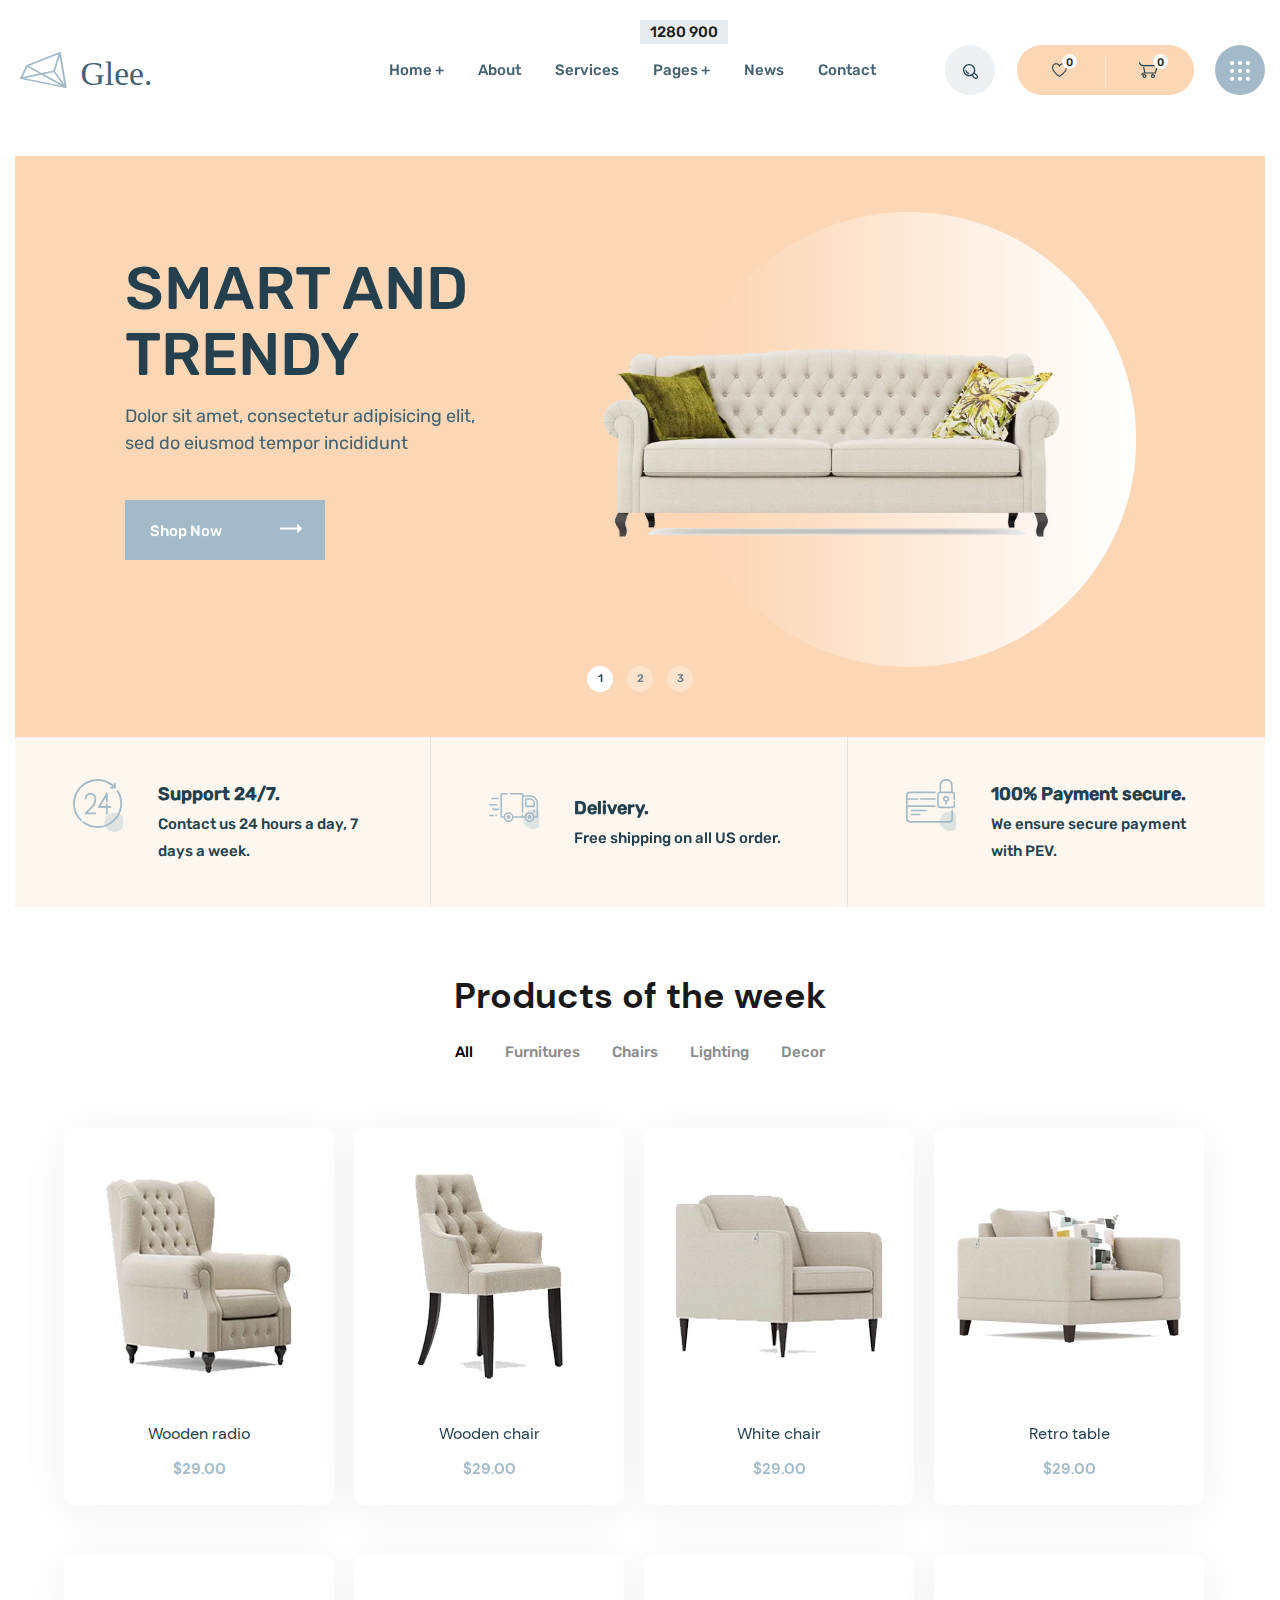
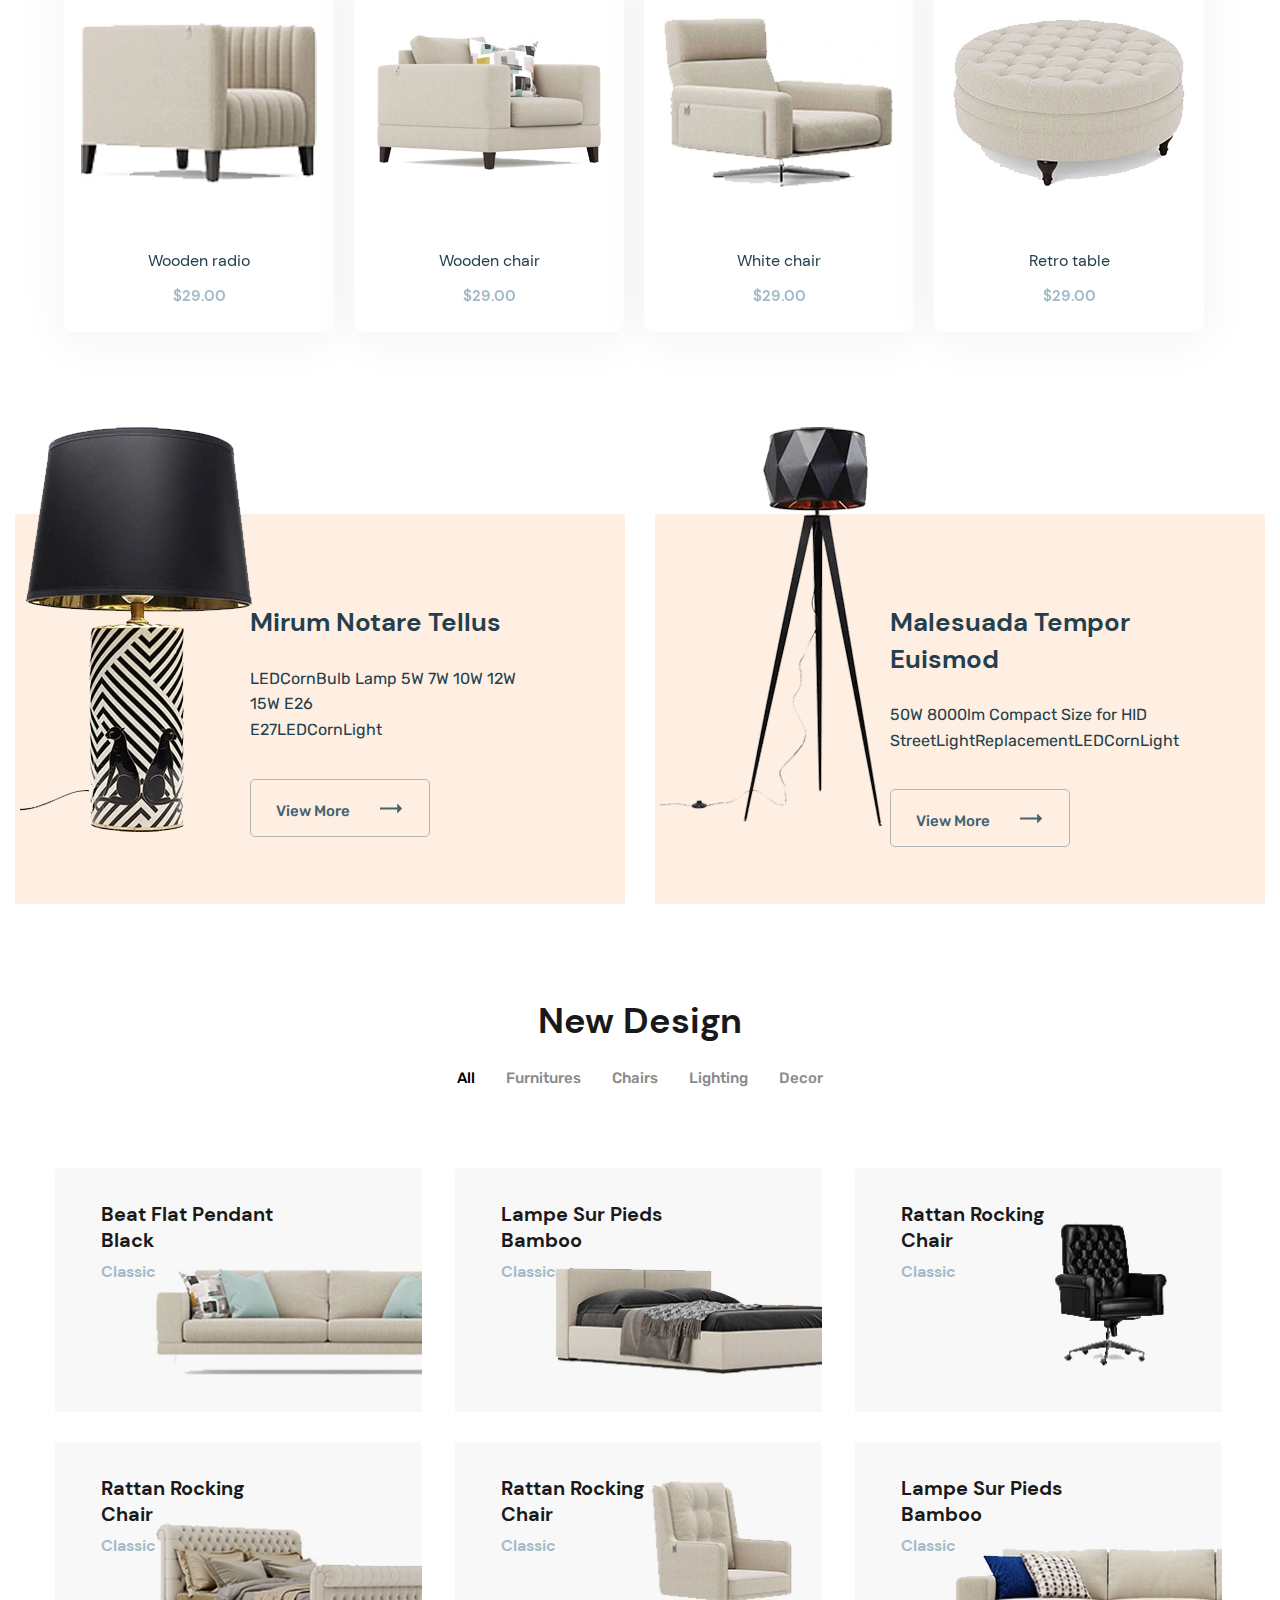
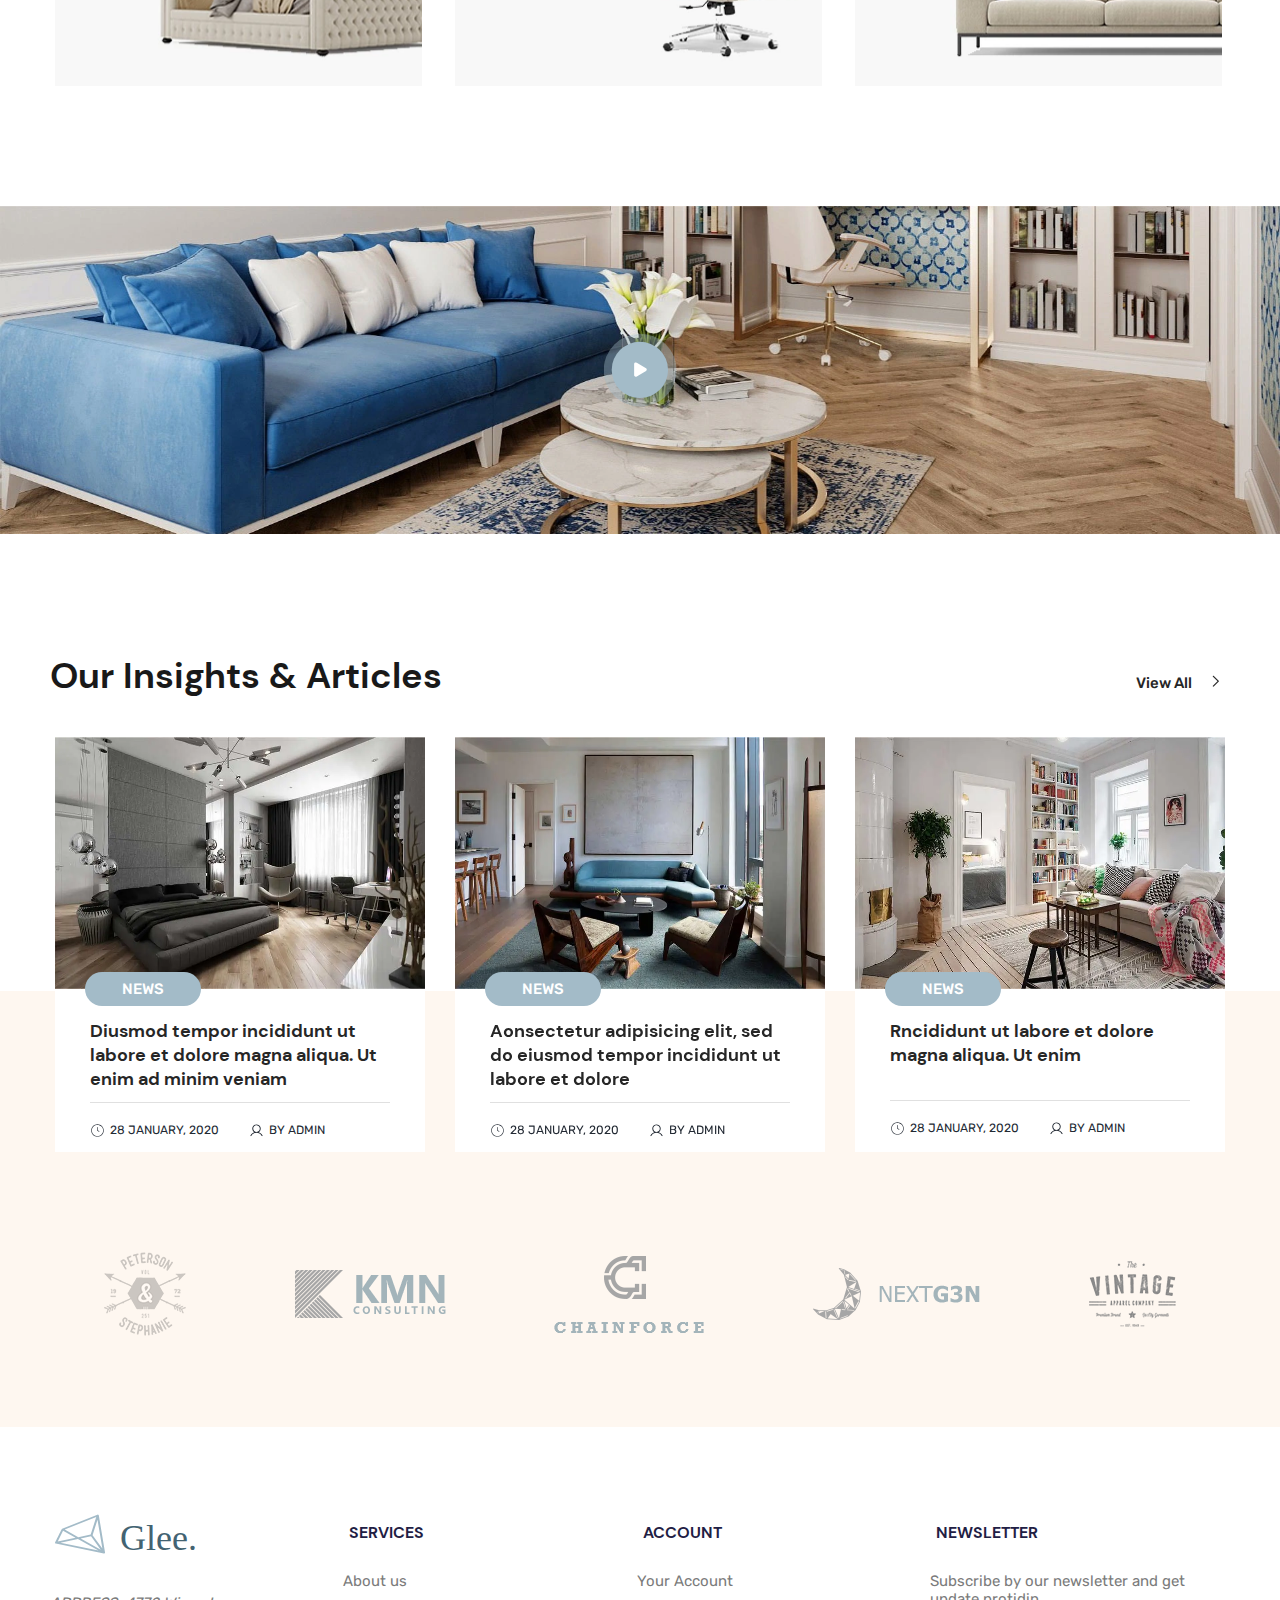
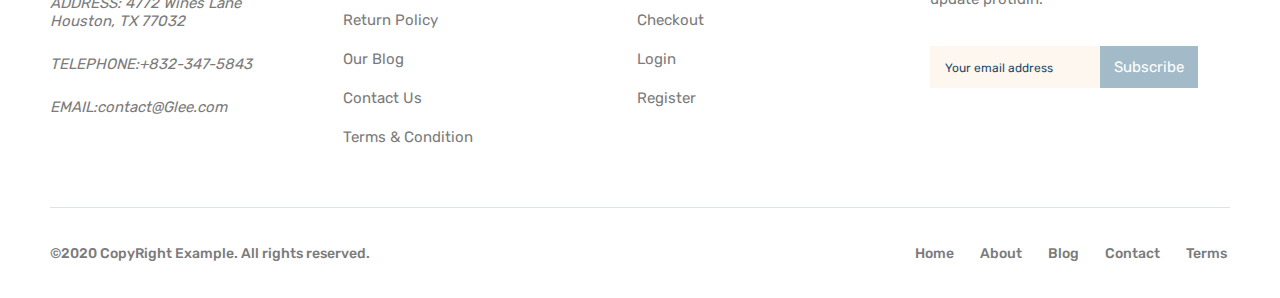
==== commit 26e5d1f0: "Updates" ====
--- a/index.html
+++ b/index.html
@@ -799,7 +799,7 @@
     </footer>
   </div>
 
-  <script src="js/main.min.js"></script>
+  <script src="js/main.min.js?v=0.1.12"></script>
 </body>
 
 </html>--- a/css/style.min.css
+++ b/css/style.min.css
@@ -1 +1 @@
-html{-webkit-box-sizing:border-box;box-sizing:border-box}*,*::after,*::before{-webkit-box-sizing:inherit;box-sizing:inherit}ul,ol{padding:0}ul{list-style:none}body,h1,h2,h3,h4,h5,h6,p,ul,ol,li,figure,figcaption,blockquote,dl,dd{margin:0}img{max-width:100%;display:block}input,button,textarea,select{font:inherit}a{text-decoration:none;cursor:pointer;color:#262626}input[type=number]::-webkit-outer-spin-button,input[type=number]::-webkit-inner-spin-button{-webkit-appearance:none}input[type=number],input[type=number]:hover,input[type=number]:focus{-webkit-appearance:none;appearance:none;-moz-appearance:textfield}.footer .footer-top__title,.contact__info-item-title,.contact__info-title,.filter__title-text,.ourteam__item-title,.statistics__item-text,.about-us__title,.blog__item-title,.design__item-type,.design__item-title,.design__item,.blurb__item-title,.categories-item-prise,.title{font-family:"DMSans-Bold",sans-serif;font-weight:700}.categories-item-title{font-family:"DMSans-Regular",sans-serif;font-weight:400}.product-tabs__top,.blog-one .comments-title,.blog-one__creator-name,.blog-one__text h3,.blog-one__text h4,.comments-form__title,.comments__content-name,.terms__title-info,.terms__title,.mold__btn-create,.mold__btn,.about-us__years,.top-slider__title,.menu__list-link,body{font-family:"Rubik-Medium",sans-serif;font-weight:500}.footer .footer-top,.product-tabs__content-item-text,.product-info__text,.product-info__title,.jq-number__field input,.product-one__btn,.product-one__text,.product-one__price,.product-one__title,.contact__info-text,.contact__info-subtitle,.contact-form__textarea,.contact-form__text-input,.blog-one__tags a,.blog-one__tags span,.blog-one__share span,.blog-one__creator-text,.blog-one__text blockquote,.blog-one__text p,.blog-one__text h2,.recent-posts__data,.recent-posts__title-link,.blog-page__item-title,.blog-page__item-time,.comments-form__textarea,.comments-form__text-input,.comments__content-text,.comments__content-data,.shop-content-item-text,.shop-content-item-prise,.shop-content-item-title,.filter-recent__price,.filter-recent__text,.filter-brand__num,.filter-brand__text,.filter-category__text,.terms__info,.terms__text,.ourteam__item-text,.about-us__text,.about-us__time-left p,.blog__box,.blurb__item-text,.top-slider__text,.menu__list-link:hover,.pagination__next,.pagination__link{font-family:"Rubik-Regular",sans-serif;font-weight:400}.footer .footer-top__form-btn,.product-one__btn,.contact-form__btn,.comments-form__btn,.top-slider__link{background-color:#a3bbc8;border:none;cursor:pointer;color:#fff;margin-left:-4px}.filter-brand__input,.filter-category__input{width:1px;height:1px;overflow:hidden;clip:rect(0 0 0 0);position:absolute}@font-face{font-family:"DMSans-Bold";font-weight:700;font-style:normal;src:local("DMSans-Bold"),url("../fonts/DMSans-Bold.woff2") format("woff2"),url("../fonts/DMSans-Bold.woff") format("woff");font-display:swap}@font-face{font-family:"DMSans-Regular";font-weight:400;font-style:normal;src:local("DMSans-Regular"),url("../fonts/DMSans-Regular.woff2") format("woff2"),url("../fonts/DMSans-Regular.woff") format("woff");font-display:swap}@font-face{font-family:"Rubik-Medium";font-weight:500;font-style:normal;src:local("Rubik-Medium"),url("../fonts/Rubik-Medium.woff2") format("woff2"),url("../fonts/Rubik-Medium.woff") format("woff");font-display:swap}@font-face{font-family:"Rubik-Regular";font-weight:400;font-style:normal;src:local("Rubik-Regular"),url("../fonts/Rubik-Regular.woff2") format("woff2"),url("../fonts/Rubik-Regular.woff") format("woff");font-display:swap}.slick-slider{position:relative;display:block;-webkit-box-sizing:border-box;box-sizing:border-box;-webkit-touch-callout:none;-webkit-user-select:none;-moz-user-select:none;-ms-user-select:none;user-select:none;-ms-touch-action:pan-y;touch-action:pan-y;-webkit-tap-highlight-color:rgba(0,0,0,0)}.slick-list{position:relative;overflow:hidden;display:block;margin:0;padding:0}.slick-list:focus{outline:none}.slick-list.dragging{cursor:pointer;cursor:hand}.slick-slider .slick-track,.slick-slider .slick-list{-webkit-transform:translate3d(0, 0, 0);-ms-transform:translate3d(0, 0, 0);transform:translate3d(0, 0, 0)}.slick-track{position:relative;left:0;top:0;display:block;margin-left:auto;margin-right:auto}.slick-track:before,.slick-track:after{content:"";display:table}.slick-track:after{clear:both}.slick-loading .slick-track{visibility:hidden}.slick-slide{float:left;height:100%;min-height:1px;display:none}[dir=rtl] .slick-slide{float:right}.slick-slide img{display:block}.slick-slide.slick-loading img{display:none}.slick-slide.dragging img{pointer-events:none}.slick-initialized .slick-slide{display:block}.slick-loading .slick-slide{visibility:hidden}.slick-vertical .slick-slide{display:block;height:auto;border:1px solid rgba(0,0,0,0)}.slick-arrow.slick-hidden{display:none}body.compensate-for-scrollbar{overflow:hidden}.fancybox-active{height:auto}.fancybox-is-hidden{left:-9999px;margin:0;position:absolute !important;top:-9999px;visibility:hidden}.fancybox-container{-webkit-backface-visibility:hidden;height:100%;left:0;outline:none;position:fixed;-webkit-tap-highlight-color:transparent;top:0;-ms-touch-action:manipulation;touch-action:manipulation;-webkit-transform:translateZ(0);transform:translateZ(0);width:100%;z-index:99992}.fancybox-container *{-webkit-box-sizing:border-box;box-sizing:border-box}.fancybox-outer,.fancybox-inner,.fancybox-bg,.fancybox-stage{bottom:0;left:0;position:absolute;right:0;top:0}.fancybox-outer{-webkit-overflow-scrolling:touch;overflow-y:auto}.fancybox-bg{background:rgb(30, 30, 30);opacity:0;-webkit-transition-duration:inherit;-o-transition-duration:inherit;transition-duration:inherit;-webkit-transition-property:opacity;-o-transition-property:opacity;transition-property:opacity;-webkit-transition-timing-function:cubic-bezier(0.47, 0, 0.74, 0.71);-o-transition-timing-function:cubic-bezier(0.47, 0, 0.74, 0.71);transition-timing-function:cubic-bezier(0.47, 0, 0.74, 0.71)}.fancybox-is-open .fancybox-bg{opacity:.9;-webkit-transition-timing-function:cubic-bezier(0.22, 0.61, 0.36, 1);-o-transition-timing-function:cubic-bezier(0.22, 0.61, 0.36, 1);transition-timing-function:cubic-bezier(0.22, 0.61, 0.36, 1)}.fancybox-infobar,.fancybox-toolbar,.fancybox-caption,.fancybox-navigation .fancybox-button{direction:ltr;opacity:0;position:absolute;-webkit-transition:opacity .25s ease,visibility 0s ease .25s;-o-transition:opacity .25s ease,visibility 0s ease .25s;transition:opacity .25s ease,visibility 0s ease .25s;visibility:hidden;z-index:99997}.fancybox-show-infobar .fancybox-infobar,.fancybox-show-toolbar .fancybox-toolbar,.fancybox-show-caption .fancybox-caption,.fancybox-show-nav .fancybox-navigation .fancybox-button{opacity:1;-webkit-transition:opacity .25s ease 0s,visibility 0s ease 0s;-o-transition:opacity .25s ease 0s,visibility 0s ease 0s;transition:opacity .25s ease 0s,visibility 0s ease 0s;visibility:visible}.fancybox-infobar{color:#ccc;font-size:13px;-webkit-font-smoothing:subpixel-antialiased;height:44px;left:0;line-height:44px;min-width:44px;mix-blend-mode:difference;padding:0 10px;pointer-events:none;top:0;-webkit-touch-callout:none;-webkit-user-select:none;-moz-user-select:none;-ms-user-select:none;user-select:none}.fancybox-toolbar{right:0;top:0}.fancybox-stage{direction:ltr;overflow:visible;-webkit-transform:translateZ(0);transform:translateZ(0);z-index:99994}.fancybox-is-open .fancybox-stage{overflow:hidden}.fancybox-slide{-webkit-backface-visibility:hidden;display:none;height:100%;left:0;outline:none;overflow:auto;-webkit-overflow-scrolling:touch;padding:44px;position:absolute;text-align:center;top:0;-webkit-transition-property:opacity,-webkit-transform;transition-property:opacity,-webkit-transform;-o-transition-property:transform,opacity;transition-property:transform,opacity;transition-property:transform,opacity,-webkit-transform;white-space:normal;width:100%;z-index:99994}.fancybox-slide::before{content:"";display:inline-block;font-size:0;height:100%;vertical-align:middle;width:0}.fancybox-is-sliding .fancybox-slide,.fancybox-slide--previous,.fancybox-slide--current,.fancybox-slide--next{display:block}.fancybox-slide--image{overflow:hidden;padding:44px 0}.fancybox-slide--image::before{display:none}.fancybox-slide--html{padding:6px}.fancybox-content{background:#fff;display:inline-block;margin:0;max-width:100%;overflow:auto;-webkit-overflow-scrolling:touch;padding:44px;position:relative;text-align:left;vertical-align:middle}.fancybox-slide--image .fancybox-content{-webkit-animation-timing-function:cubic-bezier(0.5, 0, 0.14, 1);animation-timing-function:cubic-bezier(0.5, 0, 0.14, 1);-webkit-backface-visibility:hidden;background:transparent;background-repeat:no-repeat;background-size:100% 100%;left:0;max-width:none;overflow:visible;padding:0;position:absolute;top:0;-ms-transform-origin:top left;-webkit-transform-origin:top left;transform-origin:top left;-webkit-transition-property:opacity,-webkit-transform;transition-property:opacity,-webkit-transform;-o-transition-property:transform,opacity;transition-property:transform,opacity;transition-property:transform,opacity,-webkit-transform;-webkit-user-select:none;-moz-user-select:none;-ms-user-select:none;user-select:none;z-index:99995}.fancybox-can-zoomOut .fancybox-content{cursor:-webkit-zoom-out;cursor:zoom-out}.fancybox-can-zoomIn .fancybox-content{cursor:-webkit-zoom-in;cursor:zoom-in}.fancybox-can-swipe .fancybox-content,.fancybox-can-pan .fancybox-content{cursor:-webkit-grab;cursor:grab}.fancybox-is-grabbing .fancybox-content{cursor:-webkit-grabbing;cursor:grabbing}.fancybox-container [data-selectable=true]{cursor:text}.fancybox-image,.fancybox-spaceball{background:transparent;border:0;height:100%;left:0;margin:0;max-height:none;max-width:none;padding:0;position:absolute;top:0;-webkit-user-select:none;-moz-user-select:none;-ms-user-select:none;user-select:none;width:100%}.fancybox-spaceball{z-index:1}.fancybox-slide--video .fancybox-content,.fancybox-slide--map .fancybox-content,.fancybox-slide--pdf .fancybox-content,.fancybox-slide--iframe .fancybox-content{height:100%;overflow:visible;padding:0;width:100%}.fancybox-slide--video .fancybox-content{background:#000}.fancybox-slide--map .fancybox-content{background:#e5e3df}.fancybox-slide--iframe .fancybox-content{background:#fff}.fancybox-video,.fancybox-iframe{background:transparent;border:0;display:block;height:100%;margin:0;overflow:hidden;padding:0;width:100%}.fancybox-iframe{left:0;position:absolute;top:0}.fancybox-error{background:#fff;cursor:default;max-width:400px;padding:40px;width:100%}.fancybox-error p{color:#444;font-size:16px;line-height:20px;margin:0;padding:0}.fancybox-button{background:rgba(30, 30, 30, 0.6);border:0;border-radius:0;-webkit-box-shadow:none;box-shadow:none;cursor:pointer;display:inline-block;height:44px;margin:0;padding:10px;position:relative;-webkit-transition:color .2s;-o-transition:color .2s;transition:color .2s;vertical-align:top;visibility:inherit;width:44px}.fancybox-button,.fancybox-button:visited,.fancybox-button:link{color:#ccc}.fancybox-button:hover{color:#fff}.fancybox-button:focus{outline:none}.fancybox-button.fancybox-focus{outline:1px dotted}.fancybox-button[disabled],.fancybox-button[disabled]:hover{color:#888;cursor:default;outline:none}.fancybox-button div{height:100%}.fancybox-button svg{display:block;height:100%;overflow:visible;position:relative;width:100%}.fancybox-button svg path{fill:currentColor;stroke-width:0}.fancybox-button--play svg:nth-child(2),.fancybox-button--fsenter svg:nth-child(2){display:none}.fancybox-button--pause svg:nth-child(1),.fancybox-button--fsexit svg:nth-child(1){display:none}.fancybox-progress{background:#ff5268;height:2px;left:0;position:absolute;right:0;top:0;-ms-transform:scaleX(0);-webkit-transform:scaleX(0);transform:scaleX(0);-ms-transform-origin:0;-webkit-transform-origin:0;transform-origin:0;-webkit-transition-property:-webkit-transform;transition-property:-webkit-transform;-o-transition-property:transform;transition-property:transform;transition-property:transform, -webkit-transform;-webkit-transition-timing-function:linear;-o-transition-timing-function:linear;transition-timing-function:linear;z-index:99998}.fancybox-close-small{background:transparent;border:0;border-radius:0;color:#ccc;cursor:pointer;opacity:.8;padding:8px;position:absolute;right:-12px;top:-44px;z-index:401}.fancybox-close-small:hover{color:#fff;opacity:1}.fancybox-slide--html .fancybox-close-small{color:currentColor;padding:10px;right:0;top:0}.fancybox-slide--image.fancybox-is-scaling .fancybox-content{overflow:hidden}.fancybox-is-scaling .fancybox-close-small,.fancybox-is-zoomable.fancybox-can-pan .fancybox-close-small{display:none}.fancybox-navigation .fancybox-button{background-clip:content-box;height:100px;opacity:0;position:absolute;top:calc(50% - 50px);width:70px}.fancybox-navigation .fancybox-button div{padding:7px}.fancybox-navigation .fancybox-button--arrow_left{left:0;left:env(safe-area-inset-left);padding:31px 26px 31px 6px}.fancybox-navigation .fancybox-button--arrow_right{padding:31px 6px 31px 26px;right:0;right:env(safe-area-inset-right)}.fancybox-caption{background:-webkit-gradient(linear, left bottom, left top, from(rgba(0, 0, 0, 0.85)), color-stop(50%, rgba(0, 0, 0, 0.3)), color-stop(65%, rgba(0, 0, 0, 0.15)), color-stop(75.5%, rgba(0, 0, 0, 0.075)), color-stop(82.85%, rgba(0, 0, 0, 0.037)), color-stop(88%, rgba(0, 0, 0, 0.019)), to(rgba(0, 0, 0, 0)));background:-o-linear-gradient(bottom, rgba(0, 0, 0, 0.85) 0%, rgba(0, 0, 0, 0.3) 50%, rgba(0, 0, 0, 0.15) 65%, rgba(0, 0, 0, 0.075) 75.5%, rgba(0, 0, 0, 0.037) 82.85%, rgba(0, 0, 0, 0.019) 88%, rgba(0, 0, 0, 0) 100%);background:linear-gradient(to top, rgba(0, 0, 0, 0.85) 0%, rgba(0, 0, 0, 0.3) 50%, rgba(0, 0, 0, 0.15) 65%, rgba(0, 0, 0, 0.075) 75.5%, rgba(0, 0, 0, 0.037) 82.85%, rgba(0, 0, 0, 0.019) 88%, rgba(0, 0, 0, 0) 100%);bottom:0;color:#eee;font-size:14px;font-weight:400;left:0;line-height:1.5;padding:75px 44px 25px 44px;pointer-events:none;right:0;text-align:center;z-index:99996}@supports(padding: max(0px)){.fancybox-caption{padding:75px max(44px,env(safe-area-inset-right)) max(25px,env(safe-area-inset-bottom)) max(44px,env(safe-area-inset-left))}}.fancybox-caption--separate{margin-top:-50px}.fancybox-caption__body{max-height:50vh;overflow:auto;pointer-events:all}.fancybox-caption a,.fancybox-caption a:link,.fancybox-caption a:visited{color:#ccc;text-decoration:none}.fancybox-caption a:hover{color:#fff;text-decoration:underline}.fancybox-loading{-webkit-animation:fancybox-rotate 1s linear infinite;animation:fancybox-rotate 1s linear infinite;background:transparent;border:4px solid #888;border-bottom-color:#fff;border-radius:50%;height:50px;left:50%;margin:-25px 0 0 -25px;opacity:.7;padding:0;position:absolute;top:50%;width:50px;z-index:99999}@-webkit-keyframes fancybox-rotate{100%{-webkit-transform:rotate(360deg);transform:rotate(360deg)}}@keyframes fancybox-rotate{100%{-webkit-transform:rotate(360deg);transform:rotate(360deg)}}.fancybox-animated{-webkit-transition-timing-function:cubic-bezier(0, 0, 0.25, 1);-o-transition-timing-function:cubic-bezier(0, 0, 0.25, 1);transition-timing-function:cubic-bezier(0, 0, 0.25, 1)}.fancybox-fx-slide.fancybox-slide--previous{opacity:0;-webkit-transform:translate3d(-100%, 0, 0);transform:translate3d(-100%, 0, 0)}.fancybox-fx-slide.fancybox-slide--next{opacity:0;-webkit-transform:translate3d(100%, 0, 0);transform:translate3d(100%, 0, 0)}.fancybox-fx-slide.fancybox-slide--current{opacity:1;-webkit-transform:translate3d(0, 0, 0);transform:translate3d(0, 0, 0)}.fancybox-fx-fade.fancybox-slide--previous,.fancybox-fx-fade.fancybox-slide--next{opacity:0;-webkit-transition-timing-function:cubic-bezier(0.19, 1, 0.22, 1);-o-transition-timing-function:cubic-bezier(0.19, 1, 0.22, 1);transition-timing-function:cubic-bezier(0.19, 1, 0.22, 1)}.fancybox-fx-fade.fancybox-slide--current{opacity:1}.fancybox-fx-zoom-in-out.fancybox-slide--previous{opacity:0;-webkit-transform:scale3d(1.5, 1.5, 1.5);transform:scale3d(1.5, 1.5, 1.5)}.fancybox-fx-zoom-in-out.fancybox-slide--next{opacity:0;-webkit-transform:scale3d(0.5, 0.5, 0.5);transform:scale3d(0.5, 0.5, 0.5)}.fancybox-fx-zoom-in-out.fancybox-slide--current{opacity:1;-webkit-transform:scale3d(1, 1, 1);transform:scale3d(1, 1, 1)}.fancybox-fx-rotate.fancybox-slide--previous{opacity:0;-ms-transform:rotate(-360deg);-webkit-transform:rotate(-360deg);transform:rotate(-360deg)}.fancybox-fx-rotate.fancybox-slide--next{opacity:0;-ms-transform:rotate(360deg);-webkit-transform:rotate(360deg);transform:rotate(360deg)}.fancybox-fx-rotate.fancybox-slide--current{opacity:1;-ms-transform:rotate(0deg);-webkit-transform:rotate(0deg);transform:rotate(0deg)}.fancybox-fx-circular.fancybox-slide--previous{opacity:0;-webkit-transform:scale3d(0, 0, 0) translate3d(-100%, 0, 0);transform:scale3d(0, 0, 0) translate3d(-100%, 0, 0)}.fancybox-fx-circular.fancybox-slide--next{opacity:0;-webkit-transform:scale3d(0, 0, 0) translate3d(100%, 0, 0);transform:scale3d(0, 0, 0) translate3d(100%, 0, 0)}.fancybox-fx-circular.fancybox-slide--current{opacity:1;-webkit-transform:scale3d(1, 1, 1) translate3d(0, 0, 0);transform:scale3d(1, 1, 1) translate3d(0, 0, 0)}.fancybox-fx-tube.fancybox-slide--previous{-webkit-transform:translate3d(-100%, 0, 0) scale(0.1) skew(-10deg);transform:translate3d(-100%, 0, 0) scale(0.1) skew(-10deg)}.fancybox-fx-tube.fancybox-slide--next{-webkit-transform:translate3d(100%, 0, 0) scale(0.1) skew(10deg);transform:translate3d(100%, 0, 0) scale(0.1) skew(10deg)}.fancybox-fx-tube.fancybox-slide--current{-webkit-transform:translate3d(0, 0, 0) scale(1);transform:translate3d(0, 0, 0) scale(1)}@media all and (max-height: 576px){.fancybox-slide{padding-left:6px;padding-right:6px}.fancybox-slide--image{padding:6px 0}.fancybox-close-small{right:-6px}.fancybox-slide--image .fancybox-close-small{background:#4e4e4e;color:#f2f4f6;height:36px;opacity:1;padding:6px;right:0;top:0;width:36px}.fancybox-caption{padding-left:12px;padding-right:12px}@supports(padding: max(0px)){.fancybox-caption{padding-left:max(12px,env(safe-area-inset-left));padding-right:max(12px,env(safe-area-inset-right))}}}.fancybox-share{background:#f4f4f4;border-radius:3px;max-width:90%;padding:30px;text-align:center}.fancybox-share h1{color:#222;font-size:35px;font-weight:700;margin:0 0 20px 0}.fancybox-share p{margin:0;padding:0}.fancybox-share__button{border:0;border-radius:3px;display:inline-block;font-size:14px;font-weight:700;line-height:40px;margin:0 5px 10px 5px;min-width:130px;padding:0 15px;text-decoration:none;-webkit-transition:all .2s;-o-transition:all .2s;transition:all .2s;-webkit-user-select:none;-moz-user-select:none;-ms-user-select:none;user-select:none;white-space:nowrap}.fancybox-share__button:visited,.fancybox-share__button:link{color:#fff}.fancybox-share__button:hover{text-decoration:none}.fancybox-share__button--fb{background:#3b5998}.fancybox-share__button--fb:hover{background:#344e86}.fancybox-share__button--pt{background:#bd081d}.fancybox-share__button--pt:hover{background:#aa0719}.fancybox-share__button--tw{background:#1da1f2}.fancybox-share__button--tw:hover{background:#0d95e8}.fancybox-share__button svg{height:25px;margin-right:7px;position:relative;top:-1px;vertical-align:middle;width:25px}.fancybox-share__button svg path{fill:#fff}.fancybox-share__input{background:transparent;border:0;border-bottom:1px solid #d7d7d7;border-radius:0;color:#5d5b5b;font-size:14px;margin:10px 0 0 0;outline:none;padding:10px 15px;width:100%}.fancybox-thumbs{background:#ddd;bottom:0;display:none;margin:0;-webkit-overflow-scrolling:touch;-ms-overflow-style:-ms-autohiding-scrollbar;padding:2px 2px 4px 2px;position:absolute;right:0;-webkit-tap-highlight-color:rgba(0, 0, 0, 0);top:0;width:212px;z-index:99995}.fancybox-thumbs-x{overflow-x:auto;overflow-y:hidden}.fancybox-show-thumbs .fancybox-thumbs{display:block}.fancybox-show-thumbs .fancybox-inner{right:212px}.fancybox-thumbs__list{font-size:0;height:100%;list-style:none;margin:0;overflow-x:hidden;overflow-y:auto;padding:0;position:absolute;position:relative;white-space:nowrap;width:100%}.fancybox-thumbs-x .fancybox-thumbs__list{overflow:hidden}.fancybox-thumbs-y .fancybox-thumbs__list::-webkit-scrollbar{width:7px}.fancybox-thumbs-y .fancybox-thumbs__list::-webkit-scrollbar-track{background:#fff;border-radius:10px;-webkit-box-shadow:inset 0 0 6px rgba(0, 0, 0, 0.3);box-shadow:inset 0 0 6px rgba(0, 0, 0, 0.3)}.fancybox-thumbs-y .fancybox-thumbs__list::-webkit-scrollbar-thumb{background:#2a2a2a;border-radius:10px}.fancybox-thumbs__list a{-webkit-backface-visibility:hidden;backface-visibility:hidden;background-color:rgba(0, 0, 0, 0.1);background-position:center center;background-repeat:no-repeat;background-size:cover;cursor:pointer;float:left;height:75px;margin:2px;max-height:calc(100% - 8px);max-width:calc(50% - 4px);outline:none;overflow:hidden;padding:0;position:relative;-webkit-tap-highlight-color:transparent;width:100px}.fancybox-thumbs__list a::before{border:6px solid #ff5268;bottom:0;content:"";left:0;opacity:0;position:absolute;right:0;top:0;-webkit-transition:all .2s cubic-bezier(0.25, 0.46, 0.45, 0.94);-o-transition:all .2s cubic-bezier(0.25, 0.46, 0.45, 0.94);transition:all .2s cubic-bezier(0.25, 0.46, 0.45, 0.94);z-index:99991}.fancybox-thumbs__list a:focus::before{opacity:.5}.fancybox-thumbs__list a.fancybox-thumbs-active::before{opacity:1}@media all and (max-width: 576px){.fancybox-thumbs{width:110px}.fancybox-show-thumbs .fancybox-inner{right:110px}.fancybox-thumbs__list a{max-width:calc(100% - 10px)}}.irs{position:relative;display:block;-webkit-touch-callout:none;-webkit-user-select:none;-moz-user-select:none;-ms-user-select:none;user-select:none;font-size:12px;font-family:Arial,sans-serif}.irs-line{position:relative;display:block;overflow:hidden;outline:none !important}.irs-bar{position:absolute;display:block;left:0;width:0}.irs-shadow{position:absolute;display:none;left:0;width:0}.irs-handle{position:absolute;display:block;-webkit-box-sizing:border-box;box-sizing:border-box;cursor:default;z-index:1}.irs-handle.type_last{z-index:2}.irs-min,.irs-max{position:absolute;display:block;cursor:default}.irs-min{left:0}.irs-max{right:0}.irs-from,.irs-to,.irs-single{position:absolute;display:block;top:0;left:0;cursor:default;white-space:nowrap}.irs-grid{position:absolute;display:none;bottom:0;left:0;width:100%;height:20px}.irs-with-grid .irs-grid{display:block}.irs-grid-pol{position:absolute;top:0;left:0;width:1px;height:8px;background:#000}.irs-grid-pol.small{height:4px}.irs-grid-text{position:absolute;bottom:0;left:0;white-space:nowrap;text-align:center;font-size:9px;line-height:9px;padding:0 3px;color:#000}.irs-disable-mask{position:absolute;display:block;top:0;left:-1%;width:102%;height:100%;cursor:default;background:rgba(0, 0, 0, 0);z-index:2}.lt-ie9 .irs-disable-mask{background:#000;filter:alpha(opacity=0);cursor:not-allowed}.irs-disabled{opacity:.4}.irs-hidden-input{position:absolute !important;display:block !important;top:0 !important;left:0 !important;width:0 !important;height:0 !important;font-size:0 !important;line-height:0 !important;padding:0 !important;margin:0 !important;overflow:hidden;outline:none !important;z-index:-9999 !important;background:none !important;border-style:solid !important;border-color:transparent !important}.irs--flat{height:40px}.irs--flat.irs-with-grid{height:60px}.irs--flat .irs-line{top:25px;height:12px;background-color:#e1e4e9;border-radius:4px}.irs--flat .irs-bar{top:25px;height:12px;background-color:#ed5565}.irs--flat .irs-bar--single{border-radius:4px 0 0 4px}.irs--flat .irs-shadow{height:1px;bottom:16px;background-color:#e1e4e9}.irs--flat .irs-handle{top:22px;width:16px;height:18px;background-color:transparent}.irs--flat .irs-handle>i:first-child{position:absolute;display:block;top:0;left:50%;width:2px;height:100%;margin-left:-1px;background-color:#da4453}.irs--flat .irs-handle.state_hover>i:first-child,.irs--flat .irs-handle:hover>i:first-child{background-color:#a43540}.irs--flat .irs-min,.irs--flat .irs-max{top:0;padding:1px 3px;color:#999;font-size:10px;line-height:1.333;text-shadow:none;background-color:#e1e4e9;border-radius:4px}.irs--flat .irs-from,.irs--flat .irs-to,.irs--flat .irs-single{color:white;font-size:10px;line-height:1.333;text-shadow:none;padding:1px 5px;background-color:#ed5565;border-radius:4px}.irs--flat .irs-from:before,.irs--flat .irs-to:before,.irs--flat .irs-single:before{position:absolute;display:block;content:"";bottom:-6px;left:50%;width:0;height:0;margin-left:-3px;overflow:hidden;border:3px solid transparent;border-top-color:#ed5565}.irs--flat .irs-grid-pol{background-color:#e1e4e9}.irs--flat .irs-grid-text{color:#999}.irs--big{height:55px}.irs--big.irs-with-grid{height:70px}.irs--big .irs-line{top:33px;height:12px;background-color:white;background:-webkit-gradient(linear, left top, left bottom, color-stop(-50%, #ddd), color-stop(150%, white));background:-o-linear-gradient(top, #ddd -50%, white 150%);background:linear-gradient(to bottom, #ddd -50%, white 150%);border:1px solid #ccc;border-radius:12px}.irs--big .irs-bar{top:33px;height:12px;background-color:#92bce0;border:1px solid #428bca;background:-webkit-gradient(linear, left top, left bottom, from(#ffffff), color-stop(30%, #428bca), to(#b9d4ec));background:-o-linear-gradient(top, #ffffff 0%, #428bca 30%, #b9d4ec 100%);background:linear-gradient(to bottom, #ffffff 0%, #428bca 30%, #b9d4ec 100%);-webkit-box-shadow:inset 0 0 1px 1px rgba(255, 255, 255, 0.5);box-shadow:inset 0 0 1px 1px rgba(255, 255, 255, 0.5)}.irs--big .irs-bar--single{border-radius:12px 0 0 12px}.irs--big .irs-shadow{height:1px;bottom:16px;background-color:rgba(66, 139, 202, 0.5)}.irs--big .irs-handle{top:25px;width:30px;height:30px;border:1px solid rgba(0, 0, 0, 0.3);background-color:#cbcfd5;background:-webkit-gradient(linear, left top, left bottom, from(white), color-stop(30%, #B4B9BE), to(white));background:-o-linear-gradient(top, white 0%, #B4B9BE 30%, white 100%);background:linear-gradient(to bottom, white 0%, #B4B9BE 30%, white 100%);-webkit-box-shadow:1px 1px 2px rgba(0, 0, 0, 0.2),inset 0 0 3px 1px white;box-shadow:1px 1px 2px rgba(0, 0, 0, 0.2),inset 0 0 3px 1px white;border-radius:30px}.irs--big .irs-handle.state_hover,.irs--big .irs-handle:hover{border-color:rgba(0, 0, 0, 0.45);background-color:#939ba7;background:-webkit-gradient(linear, left top, left bottom, from(white), color-stop(30%, #919BA5), to(white));background:-o-linear-gradient(top, white 0%, #919BA5 30%, white 100%);background:linear-gradient(to bottom, white 0%, #919BA5 30%, white 100%)}.irs--big .irs-min,.irs--big .irs-max{top:0;padding:1px 5px;color:white;text-shadow:none;background-color:#9f9f9f;border-radius:3px}.irs--big .irs-from,.irs--big .irs-to,.irs--big .irs-single{color:white;text-shadow:none;padding:1px 5px;background-color:#428bca;background:-webkit-gradient(linear, left top, left bottom, from(#428bca), to(#3071a9));background:-o-linear-gradient(top, #428bca 0%, #3071a9 100%);background:linear-gradient(to bottom, #428bca 0%, #3071a9 100%);border-radius:3px}.irs--big .irs-grid-pol{background-color:#428bca}.irs--big .irs-grid-text{color:#428bca}.irs--modern{height:55px}.irs--modern.irs-with-grid{height:55px}.irs--modern .irs-line{top:25px;height:5px;background-color:#d1d6e0;background:-webkit-gradient(linear, left top, left bottom, from(#e0e4ea), to(#d1d6e0));background:-o-linear-gradient(top, #e0e4ea 0%, #d1d6e0 100%);background:linear-gradient(to bottom, #e0e4ea 0%, #d1d6e0 100%);border:1px solid #a3adc1;border-bottom-width:0;border-radius:5px}.irs--modern .irs-bar{top:25px;height:5px;background:#20b426;background:-webkit-gradient(linear, left top, left bottom, from(#20b426), to(#18891d));background:-o-linear-gradient(top, #20b426 0%, #18891d 100%);background:linear-gradient(to bottom, #20b426 0%, #18891d 100%)}.irs--modern .irs-bar--single{border-radius:5px 0 0 5px}.irs--modern .irs-shadow{height:1px;bottom:21px;background-color:rgba(209, 214, 224, 0.5)}.irs--modern .irs-handle{top:37px;width:12px;height:13px;border:1px solid #a3adc1;border-top-width:0;-webkit-box-shadow:1px 1px 1px rgba(0, 0, 0, 0.1);box-shadow:1px 1px 1px rgba(0, 0, 0, 0.1);border-radius:0 0 3px 3px}.irs--modern .irs-handle>i:nth-child(1){position:absolute;display:block;top:-4px;left:1px;width:6px;height:6px;border:1px solid #a3adc1;background:white;-webkit-transform:rotate(45deg);-ms-transform:rotate(45deg);transform:rotate(45deg)}.irs--modern .irs-handle>i:nth-child(2){position:absolute;display:block;-webkit-box-sizing:border-box;box-sizing:border-box;top:0;left:0;width:10px;height:12px;background:#e9e6e6;background:-webkit-gradient(linear, left top, left bottom, from(white), to(#e9e6e6));background:-o-linear-gradient(top, white 0%, #e9e6e6 100%);background:linear-gradient(to bottom, white 0%, #e9e6e6 100%);border-radius:0 0 3px 3px}.irs--modern .irs-handle>i:nth-child(3){position:absolute;display:block;-webkit-box-sizing:border-box;box-sizing:border-box;top:3px;left:3px;width:4px;height:5px;border-left:1px solid #a3adc1;border-right:1px solid #a3adc1}.irs--modern .irs-handle.state_hover,.irs--modern .irs-handle:hover{border-color:#7685a2;background:#c3c7cd;background:-webkit-gradient(linear, left top, left bottom, from(#ffffff), color-stop(30%, #919ba5), to(#ffffff));background:-o-linear-gradient(top, #ffffff 0%, #919ba5 30%, #ffffff 100%);background:linear-gradient(to bottom, #ffffff 0%, #919ba5 30%, #ffffff 100%)}.irs--modern .irs-handle.state_hover>i:nth-child(1),.irs--modern .irs-handle:hover>i:nth-child(1){border-color:#7685a2}.irs--modern .irs-handle.state_hover>i:nth-child(3),.irs--modern .irs-handle:hover>i:nth-child(3){border-color:#48536a}.irs--modern .irs-min,.irs--modern .irs-max{top:0;font-size:10px;line-height:1.333;text-shadow:none;padding:1px 5px;color:white;background-color:#d1d6e0;border-radius:5px}.irs--modern .irs-from,.irs--modern .irs-to,.irs--modern .irs-single{font-size:10px;line-height:1.333;text-shadow:none;padding:1px 5px;background-color:#20b426;color:white;border-radius:5px}.irs--modern .irs-from:before,.irs--modern .irs-to:before,.irs--modern .irs-single:before{position:absolute;display:block;content:"";bottom:-6px;left:50%;width:0;height:0;margin-left:-3px;overflow:hidden;border:3px solid transparent;border-top-color:#20b426}.irs--modern .irs-grid{height:25px}.irs--modern .irs-grid-pol{background-color:#dedede}.irs--modern .irs-grid-text{color:silver;font-size:13px}.irs--sharp{height:50px;font-size:12px;line-height:1}.irs--sharp.irs-with-grid{height:57px}.irs--sharp .irs-line{top:30px;height:2px;background-color:black;border-radius:2px}.irs--sharp .irs-bar{top:30px;height:2px;background-color:#ee22fa}.irs--sharp .irs-bar--single{border-radius:2px 0 0 2px}.irs--sharp .irs-shadow{height:1px;bottom:21px;background-color:rgba(0, 0, 0, 0.5)}.irs--sharp .irs-handle{top:25px;width:10px;height:10px;background-color:#a804b2}.irs--sharp .irs-handle>i:first-child{position:absolute;display:block;top:100%;left:0;width:0;height:0;border:5px solid transparent;border-top-color:#a804b2}.irs--sharp .irs-handle.state_hover,.irs--sharp .irs-handle:hover{background-color:black}.irs--sharp .irs-handle.state_hover>i:first-child,.irs--sharp .irs-handle:hover>i:first-child{border-top-color:black}.irs--sharp .irs-min,.irs--sharp .irs-max{color:white;font-size:14px;line-height:1;top:0;padding:3px 4px;opacity:.4;background-color:#a804b2;border-radius:2px}.irs--sharp .irs-from,.irs--sharp .irs-to,.irs--sharp .irs-single{font-size:14px;line-height:1;text-shadow:none;padding:3px 4px;background-color:#a804b2;color:white;border-radius:2px}.irs--sharp .irs-from:before,.irs--sharp .irs-to:before,.irs--sharp .irs-single:before{position:absolute;display:block;content:"";bottom:-6px;left:50%;width:0;height:0;margin-left:-3px;overflow:hidden;border:3px solid transparent;border-top-color:#a804b2}.irs--sharp .irs-grid{height:25px}.irs--sharp .irs-grid-pol{background-color:#dedede}.irs--sharp .irs-grid-text{color:silver;font-size:13px}.irs--round{height:50px}.irs--round.irs-with-grid{height:65px}.irs--round .irs-line{top:36px;height:4px;background-color:#dee4ec;border-radius:4px}.irs--round .irs-bar{top:36px;height:4px;background-color:#006cfa}.irs--round .irs-bar--single{border-radius:4px 0 0 4px}.irs--round .irs-shadow{height:4px;bottom:21px;background-color:rgba(222, 228, 236, 0.5)}.irs--round .irs-handle{top:26px;width:24px;height:24px;border:4px solid #006cfa;background-color:white;border-radius:24px;-webkit-box-shadow:0 1px 3px rgba(0, 0, 255, 0.3);box-shadow:0 1px 3px rgba(0, 0, 255, 0.3)}.irs--round .irs-handle.state_hover,.irs--round .irs-handle:hover{background-color:#f0f6ff}.irs--round .irs-min,.irs--round .irs-max{color:#333;font-size:14px;line-height:1;top:0;padding:3px 5px;background-color:rgba(0, 0, 0, 0.1);border-radius:4px}.irs--round .irs-from,.irs--round .irs-to,.irs--round .irs-single{font-size:14px;line-height:1;text-shadow:none;padding:3px 5px;background-color:#006cfa;color:white;border-radius:4px}.irs--round .irs-from:before,.irs--round .irs-to:before,.irs--round .irs-single:before{position:absolute;display:block;content:"";bottom:-6px;left:50%;width:0;height:0;margin-left:-3px;overflow:hidden;border:3px solid transparent;border-top-color:#006cfa}.irs--round .irs-grid{height:25px}.irs--round .irs-grid-pol{background-color:#dedede}.irs--round .irs-grid-text{color:silver;font-size:13px}.irs--square{height:50px}.irs--square.irs-with-grid{height:60px}.irs--square .irs-line{top:31px;height:4px;background-color:#dedede}.irs--square .irs-bar{top:31px;height:4px;background-color:black}.irs--square .irs-shadow{height:2px;bottom:21px;background-color:#dedede}.irs--square .irs-handle{top:25px;width:16px;height:16px;border:3px solid black;background-color:white;-webkit-transform:rotate(45deg);-ms-transform:rotate(45deg);transform:rotate(45deg)}.irs--square .irs-handle.state_hover,.irs--square .irs-handle:hover{background-color:#f0f6ff}.irs--square .irs-min,.irs--square .irs-max{color:#333;font-size:14px;line-height:1;top:0;padding:3px 5px;background-color:rgba(0, 0, 0, 0.1)}.irs--square .irs-from,.irs--square .irs-to,.irs--square .irs-single{font-size:14px;line-height:1;text-shadow:none;padding:3px 5px;background-color:black;color:white}.irs--square .irs-grid{height:25px}.irs--square .irs-grid-pol{background-color:#dedede}.irs--square .irs-grid-text{color:silver;font-size:11px}.jq-ry-container{position:relative;padding:0 5px;line-height:0;display:block;cursor:pointer;-webkit-box-sizing:content-box;box-sizing:content-box;direction:ltr}.jq-ry-container[readonly=readonly]{cursor:default}.jq-ry-container>.jq-ry-group-wrapper{position:relative;width:100%}.jq-ry-container>.jq-ry-group-wrapper>.jq-ry-group{position:relative;line-height:0;z-index:10;white-space:nowrap}.jq-ry-container>.jq-ry-group-wrapper>.jq-ry-group>svg{display:inline-block}.jq-ry-container>.jq-ry-group-wrapper>.jq-ry-group.jq-ry-normal-group{width:100%}.jq-ry-container>.jq-ry-group-wrapper>.jq-ry-group.jq-ry-rated-group{width:0;z-index:11;position:absolute;top:0;left:0;overflow:hidden}.hidden{visibility:hidden}.display-parametr{position:fixed;min-width:50px;height:1.5rem;padding:0 10px;line-height:1.5rem;background-color:#eaedf0;color:#1a1e21;top:20px;left:20px}body{font-size:15px;color:#243f4d}.parent{display:-webkit-box;display:-ms-flexbox;display:flex;-webkit-box-pack:justify;-ms-flex-pack:justify;justify-content:space-between;-webkit-box-orient:vertical;-webkit-box-direction:normal;-ms-flex-direction:column;flex-direction:column;min-height:100vh;padding-top:40px;max-width:1950px;margin:0 auto}.container{max-width:1790px;margin:0 auto;padding:0 15px}.container1170{max-width:1210px;margin:0 auto;padding:0 15px}.logo{-ms-flex-preferred-size:148px;flex-basis:148px;-ms-flex-negative:0;flex-shrink:0;padding:5px}.logo:focus{background-color:#f9fafb;border-color:#f9fafb;-webkit-box-shadow:0 0 0 .25rem rgba(211,212,213,.5);box-shadow:0 0 0 .25rem rgba(211,212,213,.5);outline:0;border-radius:10px}.logo img{width:148px;height:50px}.title{text-align:center;font-size:36px;line-height:1.2;color:#191919}.bleadcrumbs{display:-webkit-inline-box;display:-ms-inline-flexbox;display:inline-flex;-webkit-box-pack:center;-ms-flex-pack:center;justify-content:center;padding-left:9px}.bleadcrumbs__list{display:-webkit-box;display:-ms-flexbox;display:flex}.bleadcrumbs__item{color:#8b8f94;position:relative;padding-right:20px;font-size:14px}.bleadcrumbs__item::after{content:"/";position:absolute;right:5px}.bleadcrumbs__item a{color:#8b8f94}.bleadcrumbs__item:last-child::after{display:none}.bleadcrumbs__link{padding:3px}.bleadcrumbs__link:focus{background-color:#f9fafb;border-color:#f9fafb;-webkit-box-shadow:0 0 0 .25rem rgba(211,212,213,.5);box-shadow:0 0 0 .25rem rgba(211,212,213,.5);outline:0;border-radius:10px}.pagination{-ms-grid-row:2;-ms-grid-column:2;grid-area:pagination;display:-webkit-box;display:-ms-flexbox;display:flex;-webkit-box-pack:center;-ms-flex-pack:center;justify-content:center;padding:30px 0}.pagination__list{display:-webkit-box;display:-ms-flexbox;display:flex;gap:15px}.pagination__item{border:1px solid #a3bbc8;padding:18px 20px}.pagination__item-active{background-color:#a3bbc8}.pagination__link{font-size:16px;color:#243f4d}.pagination__link:focus{border-color:#1a1e21;outline:0;-webkit-box-shadow:0 0 0 .25rem rgba(66,70,73,.5);box-shadow:0 0 0 .25rem rgba(66,70,73,.5)}.pagination__link-active{color:#fff}.pagination__next{font-size:16px;color:#243f4d}.pagination__next:focus{border-color:#1a1e21;outline:0;-webkit-box-shadow:0 0 0 .25rem rgba(66,70,73,.5);box-shadow:0 0 0 .25rem rgba(66,70,73,.5)}@media(max-width: 620px){.title{font-size:33px;line-height:36px}}@media(max-width: 375px){.title{font-size:27px;line-height:25px;margin-bottom:30px}}.header{margin-bottom:20px}.header__inner{display:-webkit-box;display:-ms-flexbox;display:flex;-webkit-box-pack:justify;-ms-flex-pack:justify;justify-content:space-between;-webkit-box-align:center;-ms-flex-align:center;align-items:center;-ms-flex-wrap:wrap;flex-wrap:wrap}.menu{display:-webkit-box;display:-ms-flexbox;display:flex;-webkit-box-align:center;-ms-flex-align:center;align-items:center}.menu__list{display:-webkit-box;display:-ms-flexbox;display:flex;-webkit-transform:translateX(78px);-ms-transform:translateX(78px);transform:translateX(78px)}.menu__btn{display:none}.menu__list-item+.menu__list-item{padding-left:24px}.menu__list-link{color:#436372;padding-bottom:1px;-webkit-transition:all .3s;-o-transition:all .3s;transition:all .3s;white-space:nowrap;padding:3px 5px;border-bottom:1px solid rgba(0,0,0,0);-webkit-transition:all .5s;-o-transition:all .5s;transition:all .5s}.menu__list-link:hover{color:#a3bbc8;border-bottom-color:#a3bbc8}.menu__list-link:focus{background-color:#f9fafb;border-color:#f9fafb;-webkit-box-shadow:0 0 0 .25rem rgba(211,212,213,.5);box-shadow:0 0 0 .25rem rgba(211,212,213,.5);outline:0;border-radius:10px}.user-nav{display:-webkit-box;display:-ms-flexbox;display:flex;-ms-flex-preferred-size:320px;flex-basis:320px;-webkit-box-pack:justify;-ms-flex-pack:justify;justify-content:space-between}.user-nav__inner{position:relative;background-color:#fcd7b6;height:50px;width:177px;border-radius:30px;display:-webkit-box;display:-ms-flexbox;display:flex;-ms-flex-pack:distribute;justify-content:space-around;-webkit-box-align:center;-ms-flex-align:center;align-items:center}.user-nav__inner-link{position:relative}.user-nav__inner .user-nav__link-img{position:static}.user-nav__inner::before{content:"";position:absolute;width:1px;height:32px;background-color:#fde7d3;top:23%;left:50%}.user-nav__link{position:relative;-webkit-transition:all .3s;-o-transition:all .3s;transition:all .3s}.user-nav__link:focus{border-color:#f9fafb;-webkit-box-shadow:0 0 0 .25rem rgba(211,212,213,.5);box-shadow:0 0 0 .25rem rgba(211,212,213,.5);outline:0;border-radius:50%}.user-nav__link--search{position:relative;width:50px;height:50px;background-color:#edf1f4;border-radius:50%}.user-nav__link-user{position:relative;width:50px;height:50px;background-color:#a3bbc8;border-radius:50%}.user-nav__link-img{position:absolute;top:19px;left:18px}.user-nav__link-img-user{position:absolute;top:16px;left:15px}.user-nav__num{position:absolute;width:15px;height:15px;border-radius:50%;background-color:#fff;top:-8px;right:-10px;font-size:11px;text-align:center;line-height:17px}@media(max-width: 1160px){.menu{margin-left:40px;-webkit-box-ordinal-group:2;-ms-flex-order:1;order:1}.menu__list{-webkit-transform:translateY(-200%);-ms-transform:translateY(-200%);transform:translateY(-200%);position:fixed;top:0px;width:100%;left:0;-webkit-box-orient:vertical;-webkit-box-direction:normal;-ms-flex-direction:column;flex-direction:column;-webkit-box-align:center;-ms-flex-align:center;align-items:center;z-index:5;-webkit-transition:all .3s;-o-transition:all .3s;transition:all .3s;background-color:#fff;padding:20px}.menu__list.menu--active{-webkit-transform:translateY(0%);-ms-transform:translateY(0%);transform:translateY(0%);-webkit-transition:all .3s;-o-transition:all .3s;transition:all .3s}.menu__list-item+.menu__list-item{padding-left:15px}.menu__list-item{width:100%;padding:0 15px;text-align:center}.menu__list-link{display:block;padding:12px 0}.menu__btn{display:block;right:15px;position:fixed;z-index:10}.user-nav{margin-left:0 auto}}@media(max-width: 610px){.header{padding:10px 0}.header__inner{display:-ms-grid;display:grid;-ms-grid-columns:(2fr)[2];grid-template-columns:repeat(2, 2fr)}.menu{-webkit-box-ordinal-group:1;-ms-flex-order:0;order:0;-webkit-box-pack:end;-ms-flex-pack:end;justify-content:end}.menu__list{top:180px}.user-nav{width:100%;margin-top:20px;-ms-grid-column:1;-ms-grid-column-span:2;grid-column:1/3}}.top{background-color:#edf1f4;margin-bottom:120px}.top-container{max-width:1700px;margin:0 auto;text-align:center;padding:35px 0 35px}.top__title{margin-bottom:11px}@media(max-width: 768px){.top{margin-bottom:60px}}.burger{--burger-width: 29px;--burger-height: 29px;--burger-line-height: 2px;position:relative;border:none;padding:0;width:var(--burger-width);height:var(--burger-height);color:#a3bbc8;background-color:rgba(0,0,0,0);cursor:pointer}.burger::before,.burger::after{content:"";position:absolute;left:0;width:100%;height:var(--burger-line-height);background-color:#a3bbc8;-webkit-transition:top .3s ease-in-out,-webkit-transform .3s ease-in-out;transition:top .3s ease-in-out,-webkit-transform .3s ease-in-out;-o-transition:transform .3s ease-in-out,top .3s ease-in-out;transition:transform .3s ease-in-out,top .3s ease-in-out;transition:transform .3s ease-in-out,top .3s ease-in-out,-webkit-transform .3s ease-in-out}.burger::before{top:0}.burger::after{top:calc(100% - var(--burger-line-height))}.burger__line{position:absolute;left:0;top:50%;width:100%;height:var(--burger-line-height);background-color:#a3bbc8;-webkit-transform:translateY(-50%);-ms-transform:translateY(-50%);transform:translateY(-50%);-webkit-transition:-webkit-transform .3s ease-in-out;transition:-webkit-transform .3s ease-in-out;-o-transition:transform .3s ease-in-out;transition:transform .3s ease-in-out;transition:transform .3s ease-in-out, -webkit-transform .3s ease-in-out}.burger--active::before{top:50%;-webkit-transform:rotate(45deg);-ms-transform:rotate(45deg);transform:rotate(45deg);-webkit-transition:top .3s ease-in-out,-webkit-transform .3s ease-in-out;transition:top .3s ease-in-out,-webkit-transform .3s ease-in-out;-o-transition:transform .3s ease-in-out,top .3s ease-in-out;transition:transform .3s ease-in-out,top .3s ease-in-out;transition:transform .3s ease-in-out,top .3s ease-in-out,-webkit-transform .3s ease-in-out}.burger--active::after{top:50%;-webkit-transform:rotate(-45deg);-ms-transform:rotate(-45deg);transform:rotate(-45deg);-webkit-transition:top .3s ease-in-out,-webkit-transform .3s ease-in-out;transition:top .3s ease-in-out,-webkit-transform .3s ease-in-out;-o-transition:transform .3s ease-in-out,top .3s ease-in-out;transition:transform .3s ease-in-out,top .3s ease-in-out;transition:transform .3s ease-in-out,top .3s ease-in-out,-webkit-transform .3s ease-in-out}.burger--active .burger__line{-webkit-transform:scale(0);-ms-transform:scale(0);transform:scale(0);-webkit-transition:-webkit-transform .3s ease-in-out;transition:-webkit-transform .3s ease-in-out;-o-transition:transform .3s ease-in-out;transition:transform .3s ease-in-out;transition:transform .3s ease-in-out, -webkit-transform .3s ease-in-out}.top-slider__inner{width:100%;aspect-ratio:1/.465;background-color:#fcd7b6}.top-slider__item{aspect-ratio:1/.454;display:-ms-grid !important;display:grid !important;-ms-grid-columns:auto 53%;grid-template-columns:auto 53%}.top-slider__content{padding-top:209px;padding-left:297px}.top-slider__title{min-width:410px;color:#243f4d;font-size:72px;line-height:1.1;margin-bottom:15px}.top-slider__text{font-size:18px;color:#436372;line-height:1.5;max-width:360px;margin-bottom:43px}.top-slider__link{display:-webkit-box;display:-ms-flexbox;display:flex;line-height:60px;width:200px;height:60px;padding-left:25px;position:relative;margin-left:0;-webkit-transition:all .3s;-o-transition:all .3s;transition:all .3s}.top-slider__link:focus{border-color:#565e64;outline:0;-webkit-box-shadow:0 0 0 .25rem rgba(130,138,145,.5);box-shadow:0 0 0 .25rem rgba(130,138,145,.5)}.top-slider__link:hover{background-color:#243f4d}.top-slider__arrow{position:absolute;right:23px;top:24px}.top-slider__images{height:100%;padding-top:29%;background-image:url("../images/header/Ellipse 34.png");background-repeat:no-repeat;background-position:43%;background-size:66%}.top-slider__img{width:69%}.top-slider .slick-dots{display:-webkit-box;display:-ms-flexbox;display:flex;-webkit-box-pack:center;-ms-flex-pack:center;justify-content:center;position:absolute;bottom:45px;left:50%;-webkit-transform:translateX(-50%);-ms-transform:translateX(-50%);transform:translateX(-50%)}.top-slider .slick-dots li{margin:0 7px;line-height:0}.top-slider .slick-dots li button{border-radius:50%;background-color:#fde3cc;font-size:11px;width:26px;height:26px;border:none;color:#667983}.top-slider .slick-dots li button:focus{border-color:#565e64;outline:0;-webkit-box-shadow:0 0 0 .25rem rgba(130,138,145,.5);box-shadow:0 0 0 .25rem rgba(130,138,145,.5)}.top-slider .slick-dots li.slick-active button{color:#243f4d;background-color:#fff}@media(max-width: 1600px){.top-slider__content{padding-left:110px;padding-top:100px}.top-slider__title{font-size:60px}}@media(max-width: 1050px){.top-slider__item .top-slider__images{background-image:none}.top-slider__item .top-slider__img{display:none}.top-slider__inner{aspect-ratio:auto}.top-slider .slick-dots{margin-top:0}.top-slider__content{padding-bottom:100px;padding-top:50px;padding-left:100px}}@media(max-width: 620px){.top-slider{padding-top:20px}.top-slider__content{padding-left:20px;padding-top:30px}.top-slider__title{font-size:52px;margin-bottom:26px}.top-slider__text{max-width:280px;margin-bottom:30px}}@media(max-width: 375px){.top-slider__title{font-size:38px;margin-bottom:20px}.top-slider__text{max-width:250px;margin-bottom:20px}}.info{display:-webkit-box;display:-ms-flexbox;display:flex;margin-bottom:67px;background-color:#fef7f0;height:170px}.info__item-wrap{width:33.3%;height:100%;display:-webkit-box;display:-ms-flexbox;display:flex;-webkit-box-pack:center;-ms-flex-pack:center;justify-content:center;-webkit-box-align:center;-ms-flex-align:center;align-items:center}.info__item-wrap:not(:last-child){border-right:1px solid #e8e4df}.info__item{width:300px;position:relative;padding-left:85px;line-height:1.8}.info .info__item-sup::before{background-image:url("../images/content/categories/support.svg")}.info .info__item-del::before{background-image:url("../images/content/categories/delivery.svg")}.info .info__item-pay::before{background-image:url("../images/content/categories/payment.svg")}.info__item::before{content:"";position:absolute;left:0px;width:50px;height:55px;background-repeat:no-repeat}.categories__top{margin-bottom:66px}.categories__title{margin-bottom:25px}.categories__filter-btn{display:-webkit-box;display:-ms-flexbox;display:flex;-webkit-box-pack:center;-ms-flex-pack:center;justify-content:center;gap:20px;-ms-flex-wrap:wrap;flex-wrap:wrap}.categories__btn{border:none;background-color:rgba(0,0,0,0);cursor:pointer;color:#8b8b8b;-webkit-transition:all .3s;-o-transition:all .3s;transition:all .3s}.categories__btn:focus{border-color:#f9fafb;-webkit-box-shadow:0 0 0 .25rem rgba(211,212,213,.5);box-shadow:0 0 0 .25rem rgba(211,212,213,.5);outline:0;border-radius:10px}.categories__btn:hover{color:#a3bbc8;border-bottom-color:#a3bbc8}.categories__content{display:-webkit-box;display:-ms-flexbox;display:flex;gap:20px;max-width:1168px;-ms-flex-wrap:wrap;flex-wrap:wrap;margin-bottom:152px;-webkit-box-pack:center;-ms-flex-pack:center;justify-content:center}.categories .mixitup-control-active{color:#000}.categories-item{position:relative;width:270px;height:377px;padding:15px;background-color:#fff;border-radius:10px;margin-bottom:30px;overflow:hidden;-webkit-box-shadow:0px 6px 47px 3px rgba(37,37,37,.05);box-shadow:0px 6px 47px 3px rgba(37,37,37,.05)}.categories-item a:focus{border-color:#f9fafb;-webkit-box-shadow:0 0 0 .25rem rgba(211,212,213,.5);box-shadow:0 0 0 .25rem rgba(211,212,213,.5);outline:0}.categories-item a:first-child{display:-webkit-box;display:-ms-flexbox;display:flex;-webkit-box-pack:center;-ms-flex-pack:center;justify-content:center;-webkit-box-align:center;-ms-flex-align:center;align-items:center;width:240px;min-height:265px;margin:0 auto 15px}.categories-item a:first-child img{max-width:240px}.categories-item a:nth-child(2){display:block;text-align:center}.categories-item span{text-align:center}.categories-item-title{font-size:16px;color:#243f4d;margin-bottom:15px}.categories-item-prise{display:block;text-align:center;color:#a3bbc8;margin-bottom:35px}.categories-item-hover-links{text-align:center;position:absolute;bottom:-25%;left:37px;-webkit-transition:all .3s;-o-transition:all .3s;transition:all .3s}.categories-item-hover-links button{cursor:pointer;border:none;width:45px;height:45px;border-radius:50%;background-color:#fff;padding-top:14px;padding-left:12px;margin-left:15px;-webkit-transition:background-color .3s;-o-transition:background-color .3s;transition:background-color .3s}.categories-item-hover-links button:focus{border-color:#f9fafb;-webkit-box-shadow:0 0 0 .25rem rgba(211,212,213,.5);box-shadow:0 0 0 .25rem rgba(211,212,213,.5);outline:0;border-radius:50%}.categories-item-hover-links button svg{width:45px;height:45px}.categories-item-hover-links button svg path{fill:#a3bbc8 !important;-webkit-transition:fill .3s;-o-transition:fill .3s;transition:fill .3s}.categories__item:hover .categories-item-hover-links{bottom:50%}.categories__item-hover--links button:hover{background-color:#a3bbc8}.categories__item-hover--links button:hover svg path{fill:#fff !important}@media(max-width: 1050px){.info__item{width:230px}}@media(max-width: 768px){.info{display:-ms-grid;display:grid;-ms-grid-columns:(1fr)[2];grid-template-columns:repeat(2, 1fr);height:100%}.info__item{padding-bottom:15px;padding-top:15px}.info__item-wrap{width:100%}.info__item-wrap:not(:last-child){border-bottom:1px solid #e8e4df}.info__item-wrap:nth-child(3){-ms-grid-column:1;-ms-grid-column-span:2;grid-column:1/3}.categories__content{margin-bottom:50px;-webkit-box-pack:center;-ms-flex-pack:center;justify-content:center}}@media(max-width: 500px){.info{display:block}}@media(max-width: 375px){.info{margin-bottom:50px}.categories__top{margin-bottom:45px}.categories__content{margin-bottom:20px}.categories__content .categories__item{padding:0;margin-bottom:0}.categories__content__item-img{width:70%}}.blurb{margin-bottom:95px}.blurb__items{display:-webkit-box;display:-ms-flexbox;display:flex;-webkit-box-pack:justify;-ms-flex-pack:justify;justify-content:space-between;gap:30px}.blurb__item{position:relative;display:-webkit-box;display:-ms-flexbox;display:flex;-webkit-box-pack:end;-ms-flex-pack:end;justify-content:flex-end;max-width:870px;height:390px;width:100%;background-color:#feefe2}.blurb__item-img{position:absolute;top:-87px;left:151px}.blurb__item-content{padding-top:90px;padding-right:79px;line-height:1.6}.blurb__item-title{font-size:26px;color:#243f4d;margin-bottom:25px;max-width:350px;line-height:1.4}.blurb__item-text{color:#243f4d;font-size:16px;margin-bottom:36px}.blurb__item__link{display:-webkit-box;display:-ms-flexbox;display:flex;line-height:60px;width:180px;height:58px;padding-left:25px;position:relative;margin-left:0;border:1px solid #b3b7b5;cursor:pointer;border-radius:5px;color:#436372;background-color:rgba(0,0,0,0);-webkit-transition:all .3s;-o-transition:all .3s;transition:all .3s}.blurb__item__link:hover{background-color:#243f4d;color:#edf1f4}.blurb__item__link:focus{border-color:#1a1e21;outline:0;border-radius:10px;-webkit-box-shadow:0 0 0 .25rem rgba(66,70,73,.5);box-shadow:0 0 0 .25rem rgba(66,70,73,.5)}.blurb__item svg{position:absolute;right:27px;top:24px}.blurb__item svg path{fill:#436372 !important}@media(max-width: 1400px){.blurb__item-img{left:5px}.blurb__item-content{padding-left:235px}}@media(max-width: 1100px){.blurb__item-img{width:42%;top:-30px}.blurb__item-title{font-size:20px;margin-bottom:16px}.blurb__item-text{font-size:14px;margin-bottom:20px}}@media(max-width: 1050px){.blurb__items{display:block}.blurb__item{max-width:100%;margin-bottom:30px}.blurb__item-img{width:20%;top:-20px}.blurb__item-content{padding-left:280px}}@media(max-width: 860px){.blurb__item-img{width:24%;top:-17px}.blurb__item-content{padding-left:280px}}@media(max-width: 620px){.blurb{margin-bottom:60px}.blurb__item-img{width:30%;top:-20px}.blurb__item-content{padding-left:220px;padding-top:70px}.blurb__item{height:300px}}@media(max-width: 500px){.blurb__item-img{width:26%;top:-20px}.blurb__item-content{padding-left:185px;padding-top:35px}.blurb__item{height:250px}.blurb__item__link{width:160px;padding-left:17px}.blurb__item-title{font-size:18px;width:90%;margin-bottom:12px;word-wrap:break-word}}@media(max-width: 450px){.blurb__item-img{display:none}.blurb__item-content{padding-left:15px;padding-top:30px}}.design{margin-bottom:120px}.design .title{margin-bottom:25px}.design__top{margin-bottom:80px}.design__filter-btn{display:-webkit-box;display:-ms-flexbox;display:flex;-webkit-box-pack:center;-ms-flex-pack:center;justify-content:center;-ms-flex-wrap:wrap;flex-wrap:wrap;gap:19px}.design-btn{border:none;color:#8b8b8b;background-color:rgba(0,0,0,0);cursor:pointer;-webkit-transition:all .3s;-o-transition:all .3s;transition:all .3s}.design-btn:focus{border-color:#f9fafb;-webkit-box-shadow:0 0 0 .25rem rgba(211,212,213,.5);box-shadow:0 0 0 .25rem rgba(211,212,213,.5);outline:0;border-radius:10px}.design-btn:hover{color:#a3bbc8;border-bottom-color:#a3bbc8}.design__content{display:-ms-grid;display:grid;grid-template-columns:repeat(auto-fill, 370px);-webkit-box-pack:center;-ms-flex-pack:center;justify-content:center;grid-gap:30px;margin-bottom:120px}.design__item{font-size:20px;color:#191919;aspect-ratio:1/.66;background-size:contain;background-repeat:no-repeat}.design .mixitup-control-active{color:#000}.design__item-title{font-size:20px;color:#191919}.design__text{padding-left:46px;padding-top:33px}.design__item-text{font-size:20px;margin-bottom:8px}.design__item-type{font-size:16px;color:#a3bbc8}.design__video{position:relative}.design__video__popup{background-repeat:no-repeat;background-size:cover;width:100%;aspect-ratio:3.9/1}.design__video__play{background-color:rgba(0,0,0,0);border:none;position:absolute;top:50%;left:50%;width:127px;height:127px;-webkit-transform:translate(-50%, -50%);-ms-transform:translate(-50%, -50%);transform:translate(-50%, -50%)}.design__video__play img{width:100%;height:100%}.design__video__play:focus{border-color:#f9fafb;-webkit-box-shadow:0 0 0 .25rem rgba(211,212,213,.5);box-shadow:0 0 0 .25rem rgba(211,212,213,.5);outline:0;border-radius:10px}.design__video__play:hover+.design__video__popup{background-color:#191919}@media(max-width: 1950px){.design__video__play{width:6.614vw;height:6.614vw}}@media(max-width: 620px){.design{margin-bottom:60px}.design__content{margin-bottom:60px;grid-template-columns:repeat(auto-fill, 300px)}.design__text{padding:0}.design__filter-btn{margin-bottom:36px}.design__item{font-size:16px}}.blog{margin-bottom:27px}.blog__top{display:-webkit-box;display:-ms-flexbox;display:flex;-webkit-box-pack:justify;-ms-flex-pack:justify;justify-content:space-between;margin-bottom:40px;-webkit-box-align:baseline;-ms-flex-align:baseline;align-items:baseline;margin-right:15px}.blog .title{margin-bottom:0}.blog__top-link{position:relative;margin-right:20px;height:-webkit-min-content;height:-moz-min-content;height:min-content;padding:3px}.blog__top-link:focus{border-color:#f9fafb;-webkit-box-shadow:0 0 0 .25rem rgba(211,212,213,.5);box-shadow:0 0 0 .25rem rgba(211,212,213,.5);outline:0;border-radius:10px}.blog__top-link::after{content:"";position:absolute;background-image:url("../images/blog/arrow.png");background-repeat:no-repeat;top:4px;left:79px;width:20px;height:20px}.blog__items{display:-ms-grid;display:grid;grid-template-columns:repeat(auto-fill, 370px);-webkit-column-gap:30px;-moz-column-gap:30px;column-gap:30px;-webkit-box-pack:center;-ms-flex-pack:center;justify-content:center;margin-bottom:100px}.blog__item{background-color:#fff;min-height:415px}.blog__item-img{position:relative;display:block;max-width:370px;aspect-ratio:1/.68;background-color:aqua}.blog__item-img img{width:100%;height:100%}.blog__item-img:focus{border-color:#1a1e21;outline:0;-webkit-box-shadow:0 0 0 .25rem rgba(66,70,73,.5);box-shadow:0 0 0 .25rem rgba(66,70,73,.5)}.blog__item-btn{position:absolute;border:none;background-color:#a3bbc8;padding:8px 37px;color:#fff;border-radius:20px;bottom:-17px;left:30px;cursor:pointer;-webkit-transition:color .3s,background-color .3s;-o-transition:color .3s,background-color .3s;transition:color .3s,background-color .3s}.blog__item-btn:hover{background-color:#fff;color:#a3bbc8}.blog__item-btn:focus{border-color:#1a1e21;outline:0;-webkit-box-shadow:0 0 0 .25rem rgba(66,70,73,.5);box-shadow:0 0 0 .25rem rgba(66,70,73,.5)}.blog__item-box{padding:30px 35px 0}.blog__item-title{position:relative;display:block;max-width:300px;min-height:82px;font-size:18px;padding-bottom:11px;border-bottom:1px solid #e0e0e0}.blog__item-title:focus{border-color:#1a1e21;outline:0;-webkit-box-shadow:0 0 0 .25rem rgba(66,70,73,.5);box-shadow:0 0 0 .25rem rgba(66,70,73,.5)}.blog__partners{display:-webkit-box;display:-ms-flexbox;display:flex;-ms-flex-pack:distribute;justify-content:space-around;-webkit-box-align:center;-ms-flex-align:center;align-items:center}.blog__fon{position:static;height:436px;background-color:#fef7f0;margin-top:-345px}.blog__box{display:-webkit-box;display:-ms-flexbox;display:flex;gap:30px;font-size:12px;padding-top:20px}.blog__box-author,.blog__box-data{position:relative;color:#222933;padding-left:20px}.blog__box-author::before,.blog__box-data::before{content:"";position:absolute;background-repeat:no-repeat;width:20px;height:20px;left:0;top:0}.blog__box-author:focus{border-color:#1a1e21;outline:0;-webkit-box-shadow:0 0 0 .25rem rgba(66,70,73,.5);box-shadow:0 0 0 .25rem rgba(66,70,73,.5)}.blog__box-author::before{background-image:url("../images/blog/blog_user.svg")}.blog__box-data::before{background-image:url("../images/blog/blog_clock.svg")}@media(max-width: 1200px){.blog__item-box{padding:20px 15px}}@media(max-width: 1050px){.blog__box{-webkit-box-pack:justify;-ms-flex-pack:justify;justify-content:space-between}.blog__item-title{max-width:100%;min-height:75px}.blog__item-box{min-height:170px}}@media(max-width: 768px){.blog__items{grid-template-columns:repeat(auto-fill, 300px);margin-bottom:30px}.blog__item{min-height:0}.blog__partners{-ms-flex-wrap:wrap;flex-wrap:wrap;-webkit-box-pack:center;-ms-flex-pack:center;justify-content:center;height:auto;row-gap:15px}.blog__partner-img{width:165px}.blog__partner-img img{margin:0 auto}.blog__fon{margin-top:-407px}.blog__top h3{font-size:24px}.blog__top-link{padding-right:0}.blog__top-link::after{position:static}}.about-us{padding-bottom:120px}.about-us__inner{display:-webkit-box;display:-ms-flexbox;display:flex;-webkit-box-pack:justify;-ms-flex-pack:justify;justify-content:space-between}.about-us__img{max-width:565px}.about-us__content{margin-left:50px}.about-us__time{position:relative;display:-webkit-box;display:-ms-flexbox;display:flex;-webkit-box-pack:start;-ms-flex-pack:start;justify-content:flex-start;gap:30px}.about-us__time-left{position:absolute;top:45px;left:175px}.about-us__time-left p{padding-bottom:16px;color:#243f4d}.about-us__years{font-size:140px;color:#a3bbc8}.about-us__title{font-size:36px;color:#243f4d;margin-bottom:50px}.about-us__text{padding-bottom:65px;border-bottom:2px solid #ebeef3;margin-bottom:30px;line-height:1.5}.about-us__info{display:-webkit-box;display:-ms-flexbox;display:flex;-webkit-box-pack:justify;-ms-flex-pack:justify;justify-content:space-between}.about-us__item{display:-webkit-box;display:-ms-flexbox;display:flex;-webkit-box-pack:justify;-ms-flex-pack:justify;justify-content:space-between}.about-us__item::after{content:"";border-right:1px solid #e6eaf0;padding-right:26px}.about-us__item:nth-child(3):after{content:"";border-right:1px solid rgba(0,0,0,0)}.about-us__item-text{padding-left:20px}.about-us__num{font-size:36px}.about-us__label{padding-left:4px;color:#4c4c4c}@media(max-width: 1230px){.about-us__info{display:-ms-grid;display:grid;gap:20px;-ms-grid-columns:(1fr)[2];grid-template-columns:repeat(2, 1fr)}.about-us__item:nth-child(2)::after{border-right:1px solid rgba(0,0,0,0)}}@media(max-width: 1100px){.about-us__inner{display:block}.about-us__img{margin:0 auto}.about-us__info{display:-webkit-box;display:-ms-flexbox;display:flex}.about-us__item:nth-child(2)::after{border-right:1px solid #e6eaf0}}@media(max-width: 768px){.about-us__content{margin-left:20px}.about-us__title{margin-bottom:20px}.about-us__text{padding-bottom:48px}.about-us__img{width:80%}.about-us__years{font-size:120px}.about-us__time-left{top:30px}}@media(max-width: 620px){.about-us__info{display:-ms-grid;display:grid;-ms-grid-columns:(1fr)[2];grid-template-columns:repeat(2, 1fr)}.about-us__item::after{display:none}.about-us__item{-webkit-box-pack:center;-ms-flex-pack:center;justify-content:center}.about-us__item:nth-child(3){-ms-grid-column:1;-ms-grid-column-span:2;grid-column:1/3}.about-us__title{font-size:28px}.about-us__text{padding-bottom:35px}.about-us__years{font-size:105px}.about-us__time-left{top:24px;left:145px}.about-us__time-left p{padding-bottom:12px}}@media(max-width: 375px){.about-us__info{display:-ms-grid;display:grid;-ms-grid-columns:(1fr)[1];grid-template-columns:repeat(1, 1fr)}.about-us__item:nth-child(3){-ms-grid-column:1;-ms-grid-column-span:1;grid-column:1/2}}.mold{max-width:470px;margin:0 auto 120px}.mold__label{display:block;margin-bottom:30px}.mold__input{display:block;width:100%;border:1px solid #f6f6f6;background-color:#fff;height:60px;padding:15px;margin-top:15px}.mold__input:focus{color:#333;outline:1px solid #a3bbc8}.mold__btn{display:block;background-color:#a3bbc8;color:#fff;font-size:18px;padding:14px 0;border:none;width:100%;cursor:pointer;margin-bottom:30px}.mold__btn:focus{border-color:#1a1e21;outline:0;-webkit-box-shadow:0 0 0 .25rem rgba(66,70,73,.5);box-shadow:0 0 0 .25rem rgba(66,70,73,.5)}.mold__help{display:-webkit-box;display:-ms-flexbox;display:flex;-webkit-box-pack:justify;-ms-flex-pack:justify;justify-content:space-between;border-bottom:1px solid #f6f6f6;margin-bottom:30px}.mold__error{height:-webkit-min-content;height:-moz-min-content;height:min-content}.mold__error:focus{border-color:#1a1e21;outline:0;-webkit-box-shadow:0 0 0 .25rem rgba(66,70,73,.5);box-shadow:0 0 0 .25rem rgba(66,70,73,.5)}.mold a{color:#436372}.mold__not-registered{display:block;text-align:center;margin-bottom:25px}.mold__not-registered:focus{border-color:#1a1e21;outline:0;-webkit-box-shadow:0 0 0 .25rem rgba(66,70,73,.5);box-shadow:0 0 0 .25rem rgba(66,70,73,.5)}.mold__btn-create{display:block;background-color:#fff;color:#243f4d;font-size:18px;padding:14px 0;border:2px solid #a3bbc8;width:100%;cursor:pointer}.mold__btn-create:focus{border-color:#1a1e21;outline:0;-webkit-box-shadow:0 0 0 .25rem rgba(66,70,73,.5);box-shadow:0 0 0 .25rem rgba(66,70,73,.5)}@media(max-width: 620px){.mold{margin-bottom:60px}}@media(max-width: 375px){.mold__help{-ms-flex-wrap:wrap;flex-wrap:wrap}}.statistics{margin-bottom:120px;background-color:#fcd7b6}.statistics__wraper{display:-webkit-box;display:-ms-flexbox;display:flex;-webkit-box-pack:center;-ms-flex-pack:center;justify-content:center;-webkit-box-align:center;-ms-flex-align:center;align-items:center;height:320px}.statistics__list{max-width:940px;display:-webkit-box;display:-ms-flexbox;display:flex;-webkit-box-pack:justify;-ms-flex-pack:justify;justify-content:space-between;-ms-flex-wrap:wrap;flex-wrap:wrap;width:100%}.statistics__img{margin:0 auto}.statistics__item-text{text-align:center;color:#243f4d}.statistics__title{font-size:36px;margin-bottom:20px}.statistics__text{font-size:16px}@media(max-width: 375px){.statistics{display:none}}.ourteam{margin-bottom:120px}.ourteam__inner{display:-webkit-box;display:-ms-flexbox;display:flex;-webkit-box-pack:justify;-ms-flex-pack:justify;justify-content:space-between}.ourteam__title{text-align:left}.ourteam__text{max-width:305px;width:100%;line-height:1.7;margin-bottom:43px}.ourteam__btn{display:-webkit-box;display:-ms-flexbox;display:flex;-webkit-box-pack:center;-ms-flex-pack:center;justify-content:center;background-color:#a3bbc8;color:#fff;padding:18px 17px;width:170px;gap:23px;border-radius:5px}.ourteam__btn:focus{border-color:#f9fafb;-webkit-box-shadow:0 0 0 .25rem rgba(211,212,213,.5);box-shadow:0 0 0 .25rem rgba(211,212,213,.5);outline:0}.ourteam__items{display:-ms-grid;display:grid;-ms-grid-columns:(1fr)[2];grid-template-columns:repeat(2, 1fr);-ms-grid-rows:(1fr)[2];grid-template-rows:repeat(2, 1fr);gap:30px}.ourteam__item{position:relative;-ms-grid-row-align:center;-ms-grid-column-align:center;place-self:center;-webkit-box-shadow:0px 6px 57px 0px rgba(37,37,37,.05);box-shadow:0px 6px 57px 0px rgba(37,37,37,.05);margin-bottom:100px;width:340px;height:295px}.ourteam__img{max-width:340px}.ourteam__box{position:absolute;display:-webkit-box;display:-ms-flexbox;display:flex;-webkit-box-pack:justify;-ms-flex-pack:justify;justify-content:space-between;background-color:#fff;height:110px;width:326px;padding:30px 25px;bottom:-50px;left:0}.ourteam__item-title{font-size:22px;margin-bottom:13px}.ourteam__item-text{color:#565872}.ourteam__social{display:-webkit-box;display:-ms-flexbox;display:flex;-webkit-box-pack:justify;-ms-flex-pack:justify;justify-content:space-between;gap:8px}@media(max-width: 1100px){.ourteam__inner{display:block}.ourteam__text{max-width:100%}.ourteam__btn{margin-bottom:25px}}@media(max-width: 768px){.ourteam{margin-bottom:50px}.ourteam__items{-ms-grid-columns:(1fr)[1];grid-template-columns:repeat(1, 1fr);justify-items:center}}.terms{margin-bottom:120px}.terms__title{font-size:24px;color:#243f4d;margin-bottom:35px}.terms__title-info{font-size:24px;color:#243f4d;margin-bottom:30px}.terms__text{display:-webkit-box;display:-ms-flexbox;display:flex;-webkit-box-pack:left;-ms-flex-pack:left;justify-content:left;color:#243f4d;margin-bottom:35px;line-height:1.5}.terms__text span{margin-right:14px}.terms__info{color:#243f4d;margin-bottom:73px;line-height:1.5}.filter__item{margin-bottom:70px}.filter__title-text{position:relative;display:inline-block;text-transform:uppercase;font-size:18px;color:#243f4d;margin-bottom:30px;margin-right:17px}.filter__title-line{position:absolute;display:inline-block;height:3px;width:39px;margin-top:10px;background-color:#a3bbc8}.filter-category__input:checked+.filter-category__box{background-color:#edf1f4}.filter-category__box{display:-webkit-box;display:-ms-flexbox;display:flex;-webkit-box-pack:justify;-ms-flex-pack:justify;justify-content:space-between;padding:16px 23px 16px 16px;border-radius:5px}.filter-category__text{color:#243f4d}.filter-price{padding-top:0}.filter-price__label{display:-webkit-box;display:-ms-flexbox;display:flex;-webkit-box-pack:justify;-ms-flex-pack:justify;justify-content:space-between;-webkit-box-align:center;-ms-flex-align:center;align-items:center;padding-top:28px}.filter-price__title{margin-bottom:0}.irs--flat .irs-bar{top:25px;height:4px;background-color:#a3bbc8}.irs--flat .irs-min,.irs--flat .irs-max{display:none}.irs--flat .irs-line{top:25px;height:3px;background-color:#c2d2db;border-radius:4px}.irs--flat .irs-handle{top:20px;width:15px;height:15px;background-color:#a3bbc8}.irs--flat .irs-handle>i:first-child{position:absolute;display:block;top:0;left:50%;width:2px;height:100%;margin-left:-1px;background-color:#a3bbc8}.irs--flat .irs-from,.irs--flat .irs-to,.irs--flat .irs-single{display:none}.irs--flat .irs-handle.state_hover>i:first-child,.irs--flat .irs-handle:hover>i:first-child{background-color:#a3bbc8}.filter-brand__input:checked+.filter-brand__box{background-color:#edf1f4}.filter-brand__input:checked+.filter-brand__box .filter-brand__num{color:#243f4d}.filter-brand__box{display:-webkit-box;display:-ms-flexbox;display:flex;-webkit-box-pack:justify;-ms-flex-pack:justify;justify-content:space-between;padding:16px 23px 16px 16px;border-radius:5px}.filter-brand__text{color:#243f4d;font-size:16px}.filter-brand__num{font-size:16px;color:#b3b3b3}.filter-recent__label{display:-webkit-box;display:-ms-flexbox;display:flex;margin-bottom:23px}.filter-recent__img{margin-right:20px;border:3px solid #f2f2f2;height:70px;max-width:70px;width:100%;-o-object-fit:contain;object-fit:contain}.filter-recent__text{font-size:14px;color:#333;margin-bottom:14px}.filter-recent .star{margin-bottom:14px;margin-left:-4}.filter-recent__price{font-size:15px;color:#333}.shop{margin-bottom:120px}.shop__inner{display:-ms-grid;display:grid;-ms-grid-columns:minmax(200px, 270px) auto;grid-template-columns:minmax(200px, 270px) auto;grid-template-areas:"filters content" "filters pagination"}.shop__filters{-ms-grid-row:1;-ms-grid-row-span:2;-ms-grid-column:1;margin-right:30px;grid-area:filters}.shop__filter-btn{display:none}.shop-content-inner{-ms-grid-row:1;-ms-grid-column:2;grid-area:content;display:-webkit-box;display:-ms-flexbox;display:flex;-webkit-box-pack:center;-ms-flex-pack:center;justify-content:center;gap:30px;-ms-flex-wrap:wrap;flex-wrap:wrap}.shop-content-item{display:-webkit-box;display:-ms-flexbox;display:flex;-webkit-box-pack:justify;-ms-flex-pack:justify;justify-content:space-between;margin-bottom:40px}.shop-content-item-img{display:block;padding:80px 30px;border:3px solid #f2f2f2;max-width:370px;width:100%;height:500px}.shop-content-item-img img{width:100%;-o-object-fit:contain;object-fit:contain}.shop-content-item-img:focus{border-color:#f9fafb;-webkit-box-shadow:0 0 0 .25rem rgba(211,212,213,.5);box-shadow:0 0 0 .25rem rgba(211,212,213,.5);outline:0}.shop-content-item-box{margin-top:87px;margin-left:60px}.shop-content-item-title{display:inline-block;font-size:40px;margin-bottom:27px}.shop-content-item-title:focus{border-color:#f9fafb;-webkit-box-shadow:0 0 0 .25rem rgba(211,212,213,.5);box-shadow:0 0 0 .25rem rgba(211,212,213,.5);outline:0}.shop-content-item-prise{display:inline-block;font-size:30px;color:#333;line-height:3}.shop-content-item-text{font-size:16px;color:#243f4d;margin-bottom:37px}.shop-content-item-links{display:-webkit-box;display:-ms-flexbox;display:flex}.shop-content-item-links button{background-color:#fff;border:none;-webkit-box-shadow:0px 6px 47px 3px rgba(37,37,37,.05);box-shadow:0px 6px 47px 3px rgba(37,37,37,.05);margin-right:10px;width:50px;height:50px;-webkit-transition:background-color .3s;-o-transition:background-color .3s;transition:background-color .3s}.shop-content-item-links button svg path{-webkit-transition:fill .3s;-o-transition:fill .3s;transition:fill .3s}.shop-content-item-links button:focus{border-color:#f9fafb;-webkit-box-shadow:0 0 0 .25rem rgba(211,212,213,.5);box-shadow:0 0 0 .25rem rgba(211,212,213,.5);outline:0}.shop-content-item-links button:hover{background-color:#a3bbc8}.shop-content-item-links button:hover svg path{fill:#fff}@media(max-width: 1230px){.shop__inner{display:block}.shop__filters{width:100%;margin-right:0;display:none;position:absolute;top:20px;left:0;padding:0 20px;z-index:100;background:#fff}.shop__filter-btn{display:block;border:none;background-color:#a3bbc8;padding:0;width:60px;height:60px;position:fixed;right:0;z-index:101;bottom:50px}.shop__filter-btn img{position:absolute;width:40px;height:40px;top:12px;left:11px}.shop-content__inner{display:-ms-grid;display:grid;grid-gap:30px;-ms-grid-columns:(1fr)[3];grid-template-columns:repeat(3, 1fr)}.filter-recent{display:none}}@media(max-width: 860px){.shop-content__inner{-ms-grid-columns:(1fr)[2];grid-template-columns:repeat(2, 1fr)}}@media(max-width: 620px){.shop{margin-bottom:50px}.shop-content__inner{-ms-grid-columns:(1fr)[1];grid-template-columns:repeat(1, 1fr)}}@media(max-width: 1230px){.shop-content__nogrid{display:-webkit-box;display:-ms-flexbox;display:flex}}@media(max-width: 768px){.shop-content__item{display:block;margin-bottom:15px}.shop-content__item-img{margin:0 auto}.shop-content__item-img img{width:85%}.shop-content__item-box{margin-left:0;margin-top:15px}.shop-content__item-title{margin-bottom:15px}.shop-content__item-prise{line-height:1.7}.shop-content__item-text{margin-bottom:20px}}@media(max-width: 450px){.shop-content__item-img{height:400px}.shop-content__item-img img{width:75%}}.comments{margin-bottom:40px;display:-webkit-box;display:-ms-flexbox;display:flex}.comments__img{margin-right:30px;min-width:100px;height:100px;overflow:hidden;-o-object-fit:cover;object-fit:cover}.comments__content-top{display:-webkit-box;display:-ms-flexbox;display:flex;-webkit-box-pack:justify;-ms-flex-pack:justify;justify-content:space-between;margin-bottom:25px}.comments__content-name{color:#436372;font-size:16px}.comments__content-data{font-size:14px;color:#9e9e9e}.comments__content-text{margin-bottom:17px;font-size:16px;color:#565872;line-height:30px}.comments__content-reply{display:inline-block;color:#516278;position:relative}.comments__content-reply::after{content:"";position:absolute;left:45px;top:7px;width:15px;height:13px;background-repeat:no-repeat;background-image:url("../images/icons/reply.svg")}.comments__content-reply:focus{border-color:#f9fafb;-webkit-box-shadow:0 0 0 .25rem rgba(211,212,213,.5);box-shadow:0 0 0 .25rem rgba(211,212,213,.5);outline:0}@media(max-width: 620px){.comments-reply{margin-left:0}}@media(max-width: 375px){.comments__img{display:none}}.comments-reply{margin-left:130px;border-bottom:1px solid #e4e4e4;border-top:1px solid #e4e4e4;padding:20px 0 20px}.comments-form{margin-top:60px}.comments-form__title{color:#436372;font-size:24px;margin-bottom:40px}.comments-form__box-input{margin-bottom:20px;display:-webkit-box;display:-ms-flexbox;display:flex;-webkit-box-pack:justify;-ms-flex-pack:justify;justify-content:space-between}.comments-form__text-input{color:#999;font-size:16px;width:400px;display:inline-block;height:50px;padding:0 20px;border:1px solid #e5e5e5}.comments-form__text-input:focus{outline:1px solid #a3bbc8;color:#333}.comments-form__input{position:relative}.comments-form__input svg{position:absolute;right:20px;top:20px}.comments-form__textarea{color:#999;font-size:16px;width:830px;height:120px;display:inline-block;padding:20px 20px;border:1px solid #e5e5e5;margin-bottom:40px;resize:none}.comments-form__textarea:focus{color:#333;outline:1px solid #a3bbc8}.comments-form__textarea-icon{position:relative}.comments-form__textarea-icon svg{position:absolute;right:20px;top:20px}.comments-form__btn{border:none;padding:18px 35px}.comments-form__btn:focus{border-color:#f9fafb;-webkit-box-shadow:0 0 0 .25rem rgba(211,212,213,.5);box-shadow:0 0 0 .25rem rgba(211,212,213,.5);outline:0}@media(max-width: 1230px){.comments-form{max-width:820px}.comments-form__textarea{max-width:100%}}@media(max-width: 860px){.comments-form{max-width:100%}}@media(max-width: 860px){.comments-form__box-input{display:block;margin-bottom:0}.comments-form__text-input{width:100%;margin-bottom:30px}}.related__top{display:-webkit-box;display:-ms-flexbox;display:flex;-webkit-box-pack:justify;-ms-flex-pack:justify;justify-content:space-between}.related__items{margin-bottom:40px}.related__items .slick-slide{margin-right:30px}.related .slick-arrow{position:absolute;border:2px solid #edf1f4;padding:19px 12px;border-radius:5px;font-size:0;background-color:rgba(0,0,0,0);width:50px;height:50px;background-repeat:no-repeat;background-position:center center;top:-100px}.related .slick-prev.slick-arrow{right:70px;background-image:url("../images/icons/arrow-left.svg")}.related .slick-next.slick-arrow{border:2px solid #a3bbc8;right:0;background-image:url("../images/icons/arrow-right.svg")}.blog-page__inner{display:-webkit-box;display:-ms-flexbox;display:flex;-webkit-box-pack:justify;-ms-flex-pack:justify;justify-content:space-between}.blog-page__content{max-width:830px;width:100%}.blog-page__aside{width:270px}.blog-page__item{margin-bottom:50px}.blog-page__item-top{position:relative;margin-bottom:42px}.blog-page__item-link{display:block}.blog-page__item-link:focus{border-color:#1a1e21;outline:0;-webkit-box-shadow:0 0 0 .25rem rgba(66,70,73,.5);box-shadow:0 0 0 .25rem rgba(66,70,73,.5)}.blog-page__item-img{max-width:830px;height:500px;-o-object-fit:cover;object-fit:cover;display:block}.blog-page__item-time{position:absolute;display:-webkit-box;display:-ms-flexbox;display:flex;-webkit-box-pack:center;-ms-flex-pack:center;justify-content:center;-webkit-box-align:center;-ms-flex-align:center;align-items:center;gap:30px;font-size:12px;background-color:#a3bbc8;width:275px;height:70px;bottom:0}.blog-page__item-data,.blog-page__item-author{position:relative;color:#fff;padding-left:8px}.blog-page__item-data::before,.blog-page__item-author::before{content:"";left:-12px;position:absolute;background-repeat:no-repeat;width:20px;height:20px;top:0}.blog-page__item-author:focus{border-color:#1a1e21;outline:0;-webkit-box-shadow:0 0 0 .25rem rgba(66,70,73,.5);box-shadow:0 0 0 .25rem rgba(66,70,73,.5)}.blog-page__item-data::before{background-image:url("../images/blog/blog-page__data.svg")}.blog-page__item-author::before{background-image:url("../images/blog/blog-page__author.svg")}.blog-page__item-title{font-size:36px;color:#333;margin-bottom:20px}.blog-page__item-text{margin-bottom:30px}.blog-page__item-btn{display:inline-block;position:relative;background-color:#fff;cursor:pointer;color:#a3bbc8;border:2px solid #a3bbc8;width:180px;height:60px;padding-left:25px;line-height:60px}.blog-page__item-btn:focus{border-color:#1a1e21;outline:0;-webkit-box-shadow:0 0 0 .25rem rgba(66,70,73,.5);box-shadow:0 0 0 .25rem rgba(66,70,73,.5)}.blog-page__item-arrow{position:absolute;right:22px;top:25px}.blog-page .blog-page__pagination{-webkit-box-pack:left;-ms-flex-pack:left;justify-content:left}.blog-page__form{position:relative;width:100%}.blog-page__search{width:100%;height:43px;background-color:#fff;border:2px solid #edf1f4;border-radius:5px;padding-right:50px;padding-left:5px;margin-bottom:56px}.blog-page__search:focus{outline:1px solid #a3bbc8}.blog-page__search-btn{position:absolute;cursor:pointer;background-color:#edf1f4;width:46px;height:41px;border-radius:5px;border:none;right:0px}.blog-page__search-btn:focus{outline:1px solid #a3bbc8}.blog-page__btn-img{display:inline-block;width:20px;height:20px;margin-top:5px;margin-left:2px}@media(max-width: 1230px){.blog-page .filter-category{display:none}.blog-page__inner{-webkit-box-orient:vertical;-webkit-box-direction:normal;-ms-flex-direction:column;flex-direction:column}.blog-page__content{width:100%;margin-right:0;max-width:100%}.blog-page__aside{-webkit-box-ordinal-group:0;-ms-flex-order:-1;order:-1;width:100%}.blog-page__item-img{max-width:100%;width:100%}.blog-page .blog-page__pagination{-webkit-box-pack:center;-ms-flex-pack:center;justify-content:center}.filter-search__input{width:100%}}@media(max-width: 450px){.blog-page__item-top{margin-bottom:25px}.blog-page__item-img{height:340px}.blog-page__item-title{font-size:32px}}.recent-posts__item{display:-webkit-box;display:-ms-flexbox;display:flex;margin-bottom:20px}.recent-posts__title-link{display:block;font-size:14px;color:#333;margin-bottom:12px}.recent-posts__title-link:focus{border-color:#1a1e21;outline:0;-webkit-box-shadow:0 0 0 .25rem rgba(66,70,73,.5);box-shadow:0 0 0 .25rem rgba(66,70,73,.5)}.recent-posts__img-link{display:block;margin-right:20px;min-width:70px}.recent-posts__img-link:focus{border-color:#1a1e21;outline:0;-webkit-box-shadow:0 0 0 .25rem rgba(66,70,73,.5);box-shadow:0 0 0 .25rem rgba(66,70,73,.5)}.recent-posts__img{width:70px;height:70px;-o-object-fit:cover;object-fit:cover}.recent-posts__data{position:relative;font-size:12px;color:#9a9a9a;padding-left:23px}.recent-posts__data::before{content:"";position:absolute;background-repeat:no-repeat;width:15px;height:15px;left:0px}.recent-posts__data::before{background-image:url("../images/blog/recent-posts__data.svg")}@media(max-width: 1230px){.blog-page .recent-posts{display:none}}.blog-one__text h2{font-size:36px;color:#333;margin-bottom:15px}.blog-one__text h4{font-size:16px;color:#243f4d;margin-bottom:24px}.blog-one__text h3{font-size:18px;padding-top:28px;margin-bottom:26px}.blog-one__text p{margin-bottom:33px;font-size:1.1rem;line-height:2}.blog-one__text blockquote{font-size:16px;color:#243f4d;background-color:#edf1f4;padding:20px 30px;margin-bottom:45px;border-left:6px solid #a3bbc8}.blog-one__text blockquote p{position:relative;margin:20px 0 0;margin-left:40px}.blog-one__text blockquote p::before{content:"";position:absolute;width:20px;height:3px;background-color:#a3bbc8;top:10px;left:-40px}.blog-one__left-img{float:left;margin-right:30px;margin-bottom:40px}.blog-one__right-img{float:right;margin-left:30px;margin-bottom:40px}.blog-one__author{display:-webkit-box;display:-ms-flexbox;display:flex;-webkit-box-pack:justify;-ms-flex-pack:justify;justify-content:space-between;border-bottom:2px solid #ebebeb;border-top:2px solid #ebebeb;padding:25px 0;margin-bottom:60px}.blog-one__creator{display:-webkit-box;display:-ms-flexbox;display:flex;-ms-flex-pack:distribute;justify-content:space-around}.blog-one__creator-img{width:76px;height:76px;-o-object-fit:cover;object-fit:cover;margin-right:26px}.blog-one__creator-name{font-size:18px;color:#333;margin:15px 0 10px}.blog-one__creator-text{font-size:16px;color:#666}.blog-one__tags span,.blog-one__share span{font-size:16px;color:#333;margin-right:25px}.blog-one__tags{margin:10px 0 15px}.blog-one__tags a{font-size:16px;color:#999}.blog-one__tags a:focus{border-color:#f9fafb;-webkit-box-shadow:0 0 0 .25rem rgba(211,212,213,.5);box-shadow:0 0 0 .25rem rgba(211,212,213,.5);outline:0}.blog-one__share a{vertical-align:middle;margin-right:15px}.blog-one__share a:focus{border-color:#f9fafb;-webkit-box-shadow:0 0 0 .25rem rgba(211,212,213,.5);box-shadow:0 0 0 .25rem rgba(211,212,213,.5);outline:0}.blog-one .comments-title{margin-bottom:50px;color:#436372;font-size:24px}@media(max-width: 620px){.blog-one__author{display:block}.blog-one__creator{-webkit-box-pack:start;-ms-flex-pack:start;justify-content:flex-start;margin-bottom:15px}.blog-one__text blockquote{padding:10px}}.contact-form-map{display:-webkit-box;display:-ms-flexbox;display:flex;-webkit-box-pack:justify;-ms-flex-pack:justify;justify-content:space-between}.map{width:100%;aspect-ratio:16/9}.map iframe{width:100%;height:100%}.contact-form{margin-right:50px;max-width:620px;width:100%}.contact-form__box-input{margin-bottom:26px;display:-webkit-box;display:-ms-flexbox;display:flex;-webkit-box-pack:justify;-ms-flex-pack:justify;justify-content:space-between}.contact-form__text-input{color:#565872;background-color:#fafafa;font-size:16px;width:300px;display:inline-block;height:50px;padding:0 20px;border:none}.contact-form__text-input::-webkit-input-placeholder{text-transform:uppercase}.contact-form__text-input::-moz-placeholder{text-transform:uppercase}.contact-form__text-input:-ms-input-placeholder{text-transform:uppercase}.contact-form__text-input::-ms-input-placeholder{text-transform:uppercase}.contact-form__text-input::placeholder{text-transform:uppercase}.contact-form__text-input:focus{outline:1px solid #a3bbc8;color:#333}.contact-form__input{position:relative}.contact-form__input svg{position:absolute;right:20px;top:20px}.contact-form__textarea{color:#565872;font-size:16px;width:620px;height:175px;display:inline-block;background-color:#fafafa;padding:20px 20px;margin-bottom:30px;border:none;resize:none}.contact-form__textarea::-webkit-input-placeholder{text-transform:uppercase}.contact-form__textarea::-moz-placeholder{text-transform:uppercase}.contact-form__textarea:-ms-input-placeholder{text-transform:uppercase}.contact-form__textarea::-ms-input-placeholder{text-transform:uppercase}.contact-form__textarea::placeholder{text-transform:uppercase}.contact-form__textarea:focus{color:#333;outline:1px solid #a3bbc8}.contact-form__textarea-icon{position:relative}.contact-form__textarea-icon svg{position:absolute;right:20px;top:20px}.contact-form__btn{border:none;padding:18px 35px;border-radius:5px}.contact-form__btn:focus{border-color:#f9fafb;-webkit-box-shadow:0 0 0 .25rem rgba(211,212,213,.5);box-shadow:0 0 0 .25rem rgba(211,212,213,.5);outline:0}.contact{margin-bottom:130px}.contact__info{margin-bottom:120px}.contact__info-subtitle{text-align:center;font-size:16px;color:#a3bbc8}.contact__info-title{font-size:35px;color:#436372;text-align:center;margin-bottom:65px}.contact__info-list{display:-webkit-box;display:-ms-flexbox;display:flex;-webkit-box-pack:justify;-ms-flex-pack:justify;justify-content:space-between}.contact__info-item{position:relative;text-align:center;background-color:#fafafa;width:370px;min-height:385px;border:3px solid rgba(0,0,0,0);-webkit-transition:all .3s;-o-transition:all .3s;transition:all .3s}.contact__info-item:hover{border:3px solid #a3bbc8}.contact__info-img-link{position:relative;display:inline-block;background-color:#fff;width:80px;height:80px;border-radius:20px;-webkit-box-shadow:0px 6px 57px 0px rgba(37,37,37,.05);box-shadow:0px 6px 57px 0px rgba(37,37,37,.05);margin-top:70px;margin-bottom:65px}.contact__info-img-link:focus{border-color:#f9fafb;-webkit-box-shadow:0 0 0 .25rem rgba(211,212,213,.5);box-shadow:0 0 0 .25rem rgba(211,212,213,.5);outline:0}.contact__info-img{position:absolute;top:0;bottom:0;left:0;right:0;margin:auto}.contact__info-img path{fill:#a3bbc8}.contact__info-item-title{font-size:20px;color:#222;margin-bottom:23px}.contact__info-text{font-size:16px;color:#565872;line-height:25px}.contact__info-text:focus{border-color:#f9fafb;-webkit-box-shadow:0 0 0 .25rem rgba(211,212,213,.5);box-shadow:0 0 0 .25rem rgba(211,212,213,.5);outline:0}@media(max-width: 1200px){.contact__info-list{display:block}.contact__info-item{max-width:100%;width:100%;margin-bottom:20px}.contact-form{max-width:100%;width:100%}.contact-form__map{display:block}.contact-form__box-input{display:block}.contact-form__input{margin-bottom:26px}.contact-form__text-input{width:100%;max-width:100%}.contact-form__textarea{width:100%;max-width:100%}.contact-form__btn{margin-bottom:30px}}@media(max-width: 840px){.contact-form-map{-ms-flex-wrap:wrap;flex-wrap:wrap}}@media(max-width: 450px){.contact__info{margin-bottom:60px}.contact__info-item{min-height:250px}.contact__info-img-link{margin-top:25px;margin-bottom:20px}}@media(max-width: 375px){.contact__info-title{margin-bottom:30px}.contact__info-item{min-height:200px;padding-top:50px}.contact__info-img-link{display:none}}.product-page{padding-bottom:60px}.product-comments-form{width:830px}.product-one{padding-bottom:80px}.product-one__inner{display:-webkit-box;display:-ms-flexbox;display:flex}.product-one__slide{width:550px;margin-right:65px}.product-one__slide .slick-list{height:auto !important}.product-one__content{width:537px;margin-top:30px}.product-one__title{font-size:40px;color:#333;margin-bottom:26px}.product-one__price{font-size:30px;color:#333;margin:35px 0 35px}.product-one__text{color:#243f4d;font-size:16px;line-height:1.5;margin-bottom:35px}.product-one__form{display:-webkit-box;display:-ms-flexbox;display:flex;margin-bottom:45px}.product-one__btn{padding:20px 50px;border-radius:5px;margin-left:15px;text-transform:uppercase}.product-one__btn:focus{border-color:#1a1e21;outline:0;-webkit-box-shadow:0 0 0 .25rem rgba(66,70,73,.5);box-shadow:0 0 0 .25rem rgba(66,70,73,.5)}.product-one__num{position:relative;width:150px;height:57px}.product-one__num::after{position:absolute;content:"";width:2px;height:54px;left:50px;top:1px;background-color:#a3bbc8}.product-one__num::before{position:absolute;content:"";width:2px;height:54px;right:50px;top:1px;background-color:#a3bbc8}.jq-number__field{width:147px;height:57px;border:2px solid #a3bbc8;-webkit-transform:translate(1px);-ms-transform:translate(1px);transform:translate(1px)}.jq-number__field input{width:100%;height:52px;background:none;outline:none;border:none;text-align:center;color:#333}.jq-number{padding:0;width:150px;height:57px;position:relative}.jq-number__spin{position:absolute;cursor:pointer;width:20px;height:20px;top:50%;-webkit-transform:translateY(-50%);-ms-transform:translateY(-50%);transform:translateY(-50%)}.jq-number__spin.minus{left:20px}.jq-number__spin.plus{right:13px}.jq-number__spin::after{content:"";position:absolute;top:7px;left:3px;background-color:#436372;width:9px;height:1px}.jq-number__spin.plus::before{content:"";position:absolute;top:4px;left:6px;background-color:#436372;width:1px;height:9px}.product-info__item{display:-webkit-box;display:-ms-flexbox;display:flex;margin-bottom:15px}.product-info__title{font-size:16px;color:#243f4d;margin-right:5px}.product-info__text{font-size:16px;color:#243f4d}.product-slide{display:-webkit-box;display:-ms-flexbox;display:flex}.product-slide .slick-vertical .slick-slide{height:160px;margin-bottom:30px}.product-slide__thumb{width:138px;margin-right:25px}.product-slide__thumb-item{border:2px solid #f2f2f2;margin-bottom:25px;width:138px;height:160px;cursor:pointer}.product-slide__thumb-item img{width:130px;height:145px;-o-object-fit:contain;object-fit:contain;padding:10px}.product-slide__big{width:386px}.product-slide__big img{width:386px;height:530px;-o-object-fit:contain;object-fit:contain;padding:60px}.product-slide__big-item{border:2px solid #f2f2f2}.product-tabs{padding-bottom:100px}.product-tabs__top{margin-bottom:40px;font-size:18px;text-align:center}.product-tabs__top-item{display:inline-block;background-color:#edf1f4;padding:18px 23px;border-radius:5px}.product-tabs__top-item+.product-tabs__top-item{margin-left:12px}.product-tabs__top-item:focus{border-color:#1a1e21;outline:0;-webkit-box-shadow:0 0 0 .25rem rgba(66,70,73,.5);box-shadow:0 0 0 .25rem rgba(66,70,73,.5)}.product-tabs__content-item{display:none}.product-tabs__content-item.product-tabs__content-item--active{display:block}.product-tabs__content-item-text{font-size:16px;color:#243f4d}.product-tabs__top-item.product-tabs__top-item--active{background-color:#a3bbc8 !important;color:#fff !important}@media(max-width: 1050px){.product-slide__thumb{display:none}.product-one__slide{width:auto;margin-right:15px}}@media(max-width: 860px){.product-one__inner{display:block}.product-one__content{width:100%;margin-top:35px}.product-slide__big{width:100%}.product-slide__big img{width:auto;margin:0 auto}.product-tabs__top-item{padding:13px 20px}}@media(max-width: 620px){.product-one{padding-bottom:40px}.product-tabs__top-item{display:block;margin-bottom:10px}.product-one__form{display:block}.product-one__num{margin-bottom:20px}.product-one__btn{margin-left:0}}.footer{background-color:#fff}.footer .footer-top{padding:70px 0 40px;border-bottom:1px solid #dae4e9;display:-ms-grid;display:grid;-ms-grid-columns:(minmax(200px, 300px))[3] 300px;grid-template-columns:repeat(3, minmax(200px, 300px)) 300px;color:#7b7b7b}.footer .footer-top a{color:inherit}.footer .footer-top__card .logo{margin-bottom:30px;display:block}.footer .footer-top__card-contact{width:216px;margin-top:-20px}.footer .footer-top__card-nav{width:150px}.footer .footer-top__card-form{max-width:270px}.footer .footer-top__address,.footer .footer-top__phone,.footer .footer-top__email{margin-bottom:25px;display:block}.footer .footer-top__address::before,.footer .footer-top__phone::before,.footer .footer-top__email::before{text-transform:uppercase;content:"address:"}.footer .footer-top__address:focus,.footer .footer-top__phone:focus,.footer .footer-top__email:focus{background-color:#f9fafb;border-color:#f9fafb;-webkit-box-shadow:0 0 0 .25rem rgba(211,212,213,.5);box-shadow:0 0 0 .25rem rgba(211,212,213,.5);outline:0;border-radius:10px}.footer .footer-top__phone::before{content:"telephone:"}.footer .footer-top__email::before{content:"email:"}.footer .footer-top__title{border:rgba(0,0,0,0);background-color:rgba(0,0,0,0);color:#1f2044;text-transform:uppercase;font-size:16px;line-height:1;margin-bottom:30px}.footer .footer-top__link{margin-bottom:20px;display:inline-block;border-bottom:1px solid rgba(0,0,0,0);-webkit-transition:border-bottom-color .3s;-o-transition:border-bottom-color .3s;transition:border-bottom-color .3s}.footer .footer-top__link:hover{border-bottom-color:inherit}.footer .footer-top__link:focus{background-color:#f9fafb;border-color:#f9fafb;-webkit-box-shadow:0 0 0 .25rem rgba(211,212,213,.5);box-shadow:0 0 0 .25rem rgba(211,212,213,.5);outline:0;border-radius:10px}.footer .footer-top__text{margin-bottom:38px}.footer .footer-top__form-input{outline:1px solid rgba(0,0,0,0);background-color:#fef7f0;max-width:170px;width:100%;border:none;padding:12px 10px 12px 15px}.footer .footer-top__form-input::-webkit-input-placeholder{color:#234969;font-size:12px}.footer .footer-top__form-input::-moz-placeholder{color:#234969;font-size:12px}.footer .footer-top__form-input:-ms-input-placeholder{color:#234969;font-size:12px}.footer .footer-top__form-input::-ms-input-placeholder{color:#234969;font-size:12px}.footer .footer-top__form-input::placeholder{color:#234969;font-size:12px}.footer .footer-top__form-input:focus{outline:1px solid #a3bbc8}.footer .footer-top__form-btn{padding:12px 14px}.footer .footer-top__form-btn:focus{border-color:#f9fafb;-webkit-box-shadow:0 0 0 .25rem rgba(211,212,213,.5);box-shadow:0 0 0 .25rem rgba(211,212,213,.5);outline:0}.footer .footer-buttom{height:90px;display:-webkit-box;display:-ms-flexbox;display:flex;-webkit-box-pack:justify;-ms-flex-pack:justify;justify-content:space-between;-webkit-box-align:center;-ms-flex-align:center;align-items:center;font-size:14px;color:#7b7b7b;-ms-flex-wrap:wrap;flex-wrap:wrap}.footer .footer-buttom__page{display:-webkit-box;display:-ms-flexbox;display:flex;gap:20px}.footer .footer-buttom__page span{width:1px;height:12px;background-color:#7b7b7b;display:inline-block}.footer .footer-buttom__page-link{color:#7b7b7b;padding:3px}.footer .footer-buttom__page-link:focus{background-color:#f9fafb;border-color:#f9fafb;-webkit-box-shadow:0 0 0 .25rem rgba(211,212,213,.5);box-shadow:0 0 0 .25rem rgba(211,212,213,.5);outline:0;border-radius:10px}@media(max-width: 900px){.footer .footer-top{-ms-grid-columns:(300px)[2];grid-template-columns:repeat(2, 300px)}}@media(max-width: 620px){.footer .footer-top{-ms-grid-columns:100%;grid-template-columns:100%}.footer .footer-top__title{cursor:pointer;margin-bottom:10px}.footer .footer-top__list{display:none}.footer .footer-top__form{-ms-flex-wrap:wrap;flex-wrap:wrap}.footer .footer-top__form-input{max-width:100%}.footer .footer-top__form-btn{width:100%;margin-left:0}.footer .footer-buttom{-webkit-box-pack:center;-ms-flex-pack:center;justify-content:center}.footer .footer-buttom__copy{text-align:center;width:100%}.footer .footer-buttom__accept-img{margin-left:15px}}+html{-webkit-box-sizing:border-box;box-sizing:border-box}*,*::after,*::before{-webkit-box-sizing:inherit;box-sizing:inherit}ul,ol{padding:0}ul{list-style:none}body,h1,h2,h3,h4,h5,h6,p,ul,ol,li,figure,figcaption,blockquote,dl,dd{margin:0}img{max-width:100%;display:block}input,button,textarea,select{font:inherit}a{text-decoration:none;cursor:pointer;color:#262626}input[type=number]::-webkit-outer-spin-button,input[type=number]::-webkit-inner-spin-button{-webkit-appearance:none}input[type=number],input[type=number]:hover,input[type=number]:focus{-webkit-appearance:none;appearance:none;-moz-appearance:textfield}.footer .footer-top__title,.contact__info-item-title,.contact__info-title,.filter__title-text,.ourteam__item-title,.statistics__item-text,.about-us__title,.blog__item-title,.design__item-type,.design__item-title,.design__item,.blurb__item-title,.categories-item-prise,.title{font-family:"DMSans-Bold",sans-serif;font-weight:700}.categories-item-title{font-family:"DMSans-Regular",sans-serif;font-weight:400}.product-tabs__top,.blog-one .comments-title,.blog-one__creator-name,.blog-one__text h3,.blog-one__text h4,.comments-form__title,.comments__content-name,.terms__title-info,.terms__title,.mold__btn-create,.mold__btn,.about-us__years,.top-slider__title,.menu__list-link,body{font-family:"Rubik-Medium",sans-serif;font-weight:500}.footer .footer-top,.product-tabs__content-item-text,.product-info__text,.product-info__title,.jq-number__field input,.product-one__btn,.product-one__text,.product-one__price,.product-one__title,.contact__info-text,.contact__info-subtitle,.contact-form__textarea,.contact-form__text-input,.blog-one__tags a,.blog-one__tags span,.blog-one__share span,.blog-one__creator-text,.blog-one__text blockquote,.blog-one__text p,.blog-one__text h2,.recent-posts__data,.recent-posts__title-link,.blog-page__item-title,.blog-page__item-time,.comments-form__textarea,.comments-form__text-input,.comments__content-text,.comments__content-data,.shop-content-item-text,.shop-content-item-prise,.shop-content-item-title,.filter-recent__price,.filter-recent__text,.filter-brand__num,.filter-brand__text,.filter-category__text,.terms__info,.terms__text,.ourteam__item-text,.about-us__text,.about-us__time-left p,.blog__box,.blurb__item-text,.top-slider__text,.menu__list-link:hover,.pagination__next,.pagination__link{font-family:"Rubik-Regular",sans-serif;font-weight:400}.footer .footer-top__form-btn,.product-one__btn,.contact-form__btn,.comments-form__btn,.top-slider__link{background-color:#a3bbc8;border:none;cursor:pointer;color:#fff;margin-left:-4px}.filter-brand__input,.filter-category__input{width:1px;height:1px;overflow:hidden;clip:rect(0 0 0 0);position:absolute}@font-face{font-family:"DMSans-Bold";font-weight:700;font-style:normal;src:local("DMSans-Bold"),url("../fonts/DMSans-Bold.woff2") format("woff2"),url("../fonts/DMSans-Bold.woff") format("woff");font-display:swap}@font-face{font-family:"DMSans-Regular";font-weight:400;font-style:normal;src:local("DMSans-Regular"),url("../fonts/DMSans-Regular.woff2") format("woff2"),url("../fonts/DMSans-Regular.woff") format("woff");font-display:swap}@font-face{font-family:"Rubik-Medium";font-weight:500;font-style:normal;src:local("Rubik-Medium"),url("../fonts/Rubik-Medium.woff2") format("woff2"),url("../fonts/Rubik-Medium.woff") format("woff");font-display:swap}@font-face{font-family:"Rubik-Regular";font-weight:400;font-style:normal;src:local("Rubik-Regular"),url("../fonts/Rubik-Regular.woff2") format("woff2"),url("../fonts/Rubik-Regular.woff") format("woff");font-display:swap}.slick-slider{position:relative;display:block;-webkit-box-sizing:border-box;box-sizing:border-box;-webkit-touch-callout:none;-webkit-user-select:none;-moz-user-select:none;-ms-user-select:none;user-select:none;-ms-touch-action:pan-y;touch-action:pan-y;-webkit-tap-highlight-color:rgba(0,0,0,0)}.slick-list{position:relative;overflow:hidden;display:block;margin:0;padding:0}.slick-list:focus{outline:none}.slick-list.dragging{cursor:pointer;cursor:hand}.slick-slider .slick-track,.slick-slider .slick-list{-webkit-transform:translate3d(0, 0, 0);-ms-transform:translate3d(0, 0, 0);transform:translate3d(0, 0, 0)}.slick-track{position:relative;left:0;top:0;display:block;margin-left:auto;margin-right:auto}.slick-track:before,.slick-track:after{content:"";display:table}.slick-track:after{clear:both}.slick-loading .slick-track{visibility:hidden}.slick-slide{float:left;height:100%;min-height:1px;display:none}[dir=rtl] .slick-slide{float:right}.slick-slide img{display:block}.slick-slide.slick-loading img{display:none}.slick-slide.dragging img{pointer-events:none}.slick-initialized .slick-slide{display:block}.slick-loading .slick-slide{visibility:hidden}.slick-vertical .slick-slide{display:block;height:auto;border:1px solid rgba(0,0,0,0)}.slick-arrow.slick-hidden{display:none}body.compensate-for-scrollbar{overflow:hidden}.fancybox-active{height:auto}.fancybox-is-hidden{left:-9999px;margin:0;position:absolute !important;top:-9999px;visibility:hidden}.fancybox-container{-webkit-backface-visibility:hidden;height:100%;left:0;outline:none;position:fixed;-webkit-tap-highlight-color:transparent;top:0;-ms-touch-action:manipulation;touch-action:manipulation;-webkit-transform:translateZ(0);transform:translateZ(0);width:100%;z-index:99992}.fancybox-container *{-webkit-box-sizing:border-box;box-sizing:border-box}.fancybox-outer,.fancybox-inner,.fancybox-bg,.fancybox-stage{bottom:0;left:0;position:absolute;right:0;top:0}.fancybox-outer{-webkit-overflow-scrolling:touch;overflow-y:auto}.fancybox-bg{background:rgb(30, 30, 30);opacity:0;-webkit-transition-duration:inherit;-o-transition-duration:inherit;transition-duration:inherit;-webkit-transition-property:opacity;-o-transition-property:opacity;transition-property:opacity;-webkit-transition-timing-function:cubic-bezier(0.47, 0, 0.74, 0.71);-o-transition-timing-function:cubic-bezier(0.47, 0, 0.74, 0.71);transition-timing-function:cubic-bezier(0.47, 0, 0.74, 0.71)}.fancybox-is-open .fancybox-bg{opacity:.9;-webkit-transition-timing-function:cubic-bezier(0.22, 0.61, 0.36, 1);-o-transition-timing-function:cubic-bezier(0.22, 0.61, 0.36, 1);transition-timing-function:cubic-bezier(0.22, 0.61, 0.36, 1)}.fancybox-infobar,.fancybox-toolbar,.fancybox-caption,.fancybox-navigation .fancybox-button{direction:ltr;opacity:0;position:absolute;-webkit-transition:opacity .25s ease,visibility 0s ease .25s;-o-transition:opacity .25s ease,visibility 0s ease .25s;transition:opacity .25s ease,visibility 0s ease .25s;visibility:hidden;z-index:99997}.fancybox-show-infobar .fancybox-infobar,.fancybox-show-toolbar .fancybox-toolbar,.fancybox-show-caption .fancybox-caption,.fancybox-show-nav .fancybox-navigation .fancybox-button{opacity:1;-webkit-transition:opacity .25s ease 0s,visibility 0s ease 0s;-o-transition:opacity .25s ease 0s,visibility 0s ease 0s;transition:opacity .25s ease 0s,visibility 0s ease 0s;visibility:visible}.fancybox-infobar{color:#ccc;font-size:13px;-webkit-font-smoothing:subpixel-antialiased;height:44px;left:0;line-height:44px;min-width:44px;mix-blend-mode:difference;padding:0 10px;pointer-events:none;top:0;-webkit-touch-callout:none;-webkit-user-select:none;-moz-user-select:none;-ms-user-select:none;user-select:none}.fancybox-toolbar{right:0;top:0}.fancybox-stage{direction:ltr;overflow:visible;-webkit-transform:translateZ(0);transform:translateZ(0);z-index:99994}.fancybox-is-open .fancybox-stage{overflow:hidden}.fancybox-slide{-webkit-backface-visibility:hidden;display:none;height:100%;left:0;outline:none;overflow:auto;-webkit-overflow-scrolling:touch;padding:44px;position:absolute;text-align:center;top:0;-webkit-transition-property:opacity,-webkit-transform;transition-property:opacity,-webkit-transform;-o-transition-property:transform,opacity;transition-property:transform,opacity;transition-property:transform,opacity,-webkit-transform;white-space:normal;width:100%;z-index:99994}.fancybox-slide::before{content:"";display:inline-block;font-size:0;height:100%;vertical-align:middle;width:0}.fancybox-is-sliding .fancybox-slide,.fancybox-slide--previous,.fancybox-slide--current,.fancybox-slide--next{display:block}.fancybox-slide--image{overflow:hidden;padding:44px 0}.fancybox-slide--image::before{display:none}.fancybox-slide--html{padding:6px}.fancybox-content{background:#fff;display:inline-block;margin:0;max-width:100%;overflow:auto;-webkit-overflow-scrolling:touch;padding:44px;position:relative;text-align:left;vertical-align:middle}.fancybox-slide--image .fancybox-content{-webkit-animation-timing-function:cubic-bezier(0.5, 0, 0.14, 1);animation-timing-function:cubic-bezier(0.5, 0, 0.14, 1);-webkit-backface-visibility:hidden;background:transparent;background-repeat:no-repeat;background-size:100% 100%;left:0;max-width:none;overflow:visible;padding:0;position:absolute;top:0;-ms-transform-origin:top left;-webkit-transform-origin:top left;transform-origin:top left;-webkit-transition-property:opacity,-webkit-transform;transition-property:opacity,-webkit-transform;-o-transition-property:transform,opacity;transition-property:transform,opacity;transition-property:transform,opacity,-webkit-transform;-webkit-user-select:none;-moz-user-select:none;-ms-user-select:none;user-select:none;z-index:99995}.fancybox-can-zoomOut .fancybox-content{cursor:-webkit-zoom-out;cursor:zoom-out}.fancybox-can-zoomIn .fancybox-content{cursor:-webkit-zoom-in;cursor:zoom-in}.fancybox-can-swipe .fancybox-content,.fancybox-can-pan .fancybox-content{cursor:-webkit-grab;cursor:grab}.fancybox-is-grabbing .fancybox-content{cursor:-webkit-grabbing;cursor:grabbing}.fancybox-container [data-selectable=true]{cursor:text}.fancybox-image,.fancybox-spaceball{background:transparent;border:0;height:100%;left:0;margin:0;max-height:none;max-width:none;padding:0;position:absolute;top:0;-webkit-user-select:none;-moz-user-select:none;-ms-user-select:none;user-select:none;width:100%}.fancybox-spaceball{z-index:1}.fancybox-slide--video .fancybox-content,.fancybox-slide--map .fancybox-content,.fancybox-slide--pdf .fancybox-content,.fancybox-slide--iframe .fancybox-content{height:100%;overflow:visible;padding:0;width:100%}.fancybox-slide--video .fancybox-content{background:#000}.fancybox-slide--map .fancybox-content{background:#e5e3df}.fancybox-slide--iframe .fancybox-content{background:#fff}.fancybox-video,.fancybox-iframe{background:transparent;border:0;display:block;height:100%;margin:0;overflow:hidden;padding:0;width:100%}.fancybox-iframe{left:0;position:absolute;top:0}.fancybox-error{background:#fff;cursor:default;max-width:400px;padding:40px;width:100%}.fancybox-error p{color:#444;font-size:16px;line-height:20px;margin:0;padding:0}.fancybox-button{background:rgba(30, 30, 30, 0.6);border:0;border-radius:0;-webkit-box-shadow:none;box-shadow:none;cursor:pointer;display:inline-block;height:44px;margin:0;padding:10px;position:relative;-webkit-transition:color .2s;-o-transition:color .2s;transition:color .2s;vertical-align:top;visibility:inherit;width:44px}.fancybox-button,.fancybox-button:visited,.fancybox-button:link{color:#ccc}.fancybox-button:hover{color:#fff}.fancybox-button:focus{outline:none}.fancybox-button.fancybox-focus{outline:1px dotted}.fancybox-button[disabled],.fancybox-button[disabled]:hover{color:#888;cursor:default;outline:none}.fancybox-button div{height:100%}.fancybox-button svg{display:block;height:100%;overflow:visible;position:relative;width:100%}.fancybox-button svg path{fill:currentColor;stroke-width:0}.fancybox-button--play svg:nth-child(2),.fancybox-button--fsenter svg:nth-child(2){display:none}.fancybox-button--pause svg:nth-child(1),.fancybox-button--fsexit svg:nth-child(1){display:none}.fancybox-progress{background:#ff5268;height:2px;left:0;position:absolute;right:0;top:0;-ms-transform:scaleX(0);-webkit-transform:scaleX(0);transform:scaleX(0);-ms-transform-origin:0;-webkit-transform-origin:0;transform-origin:0;-webkit-transition-property:-webkit-transform;transition-property:-webkit-transform;-o-transition-property:transform;transition-property:transform;transition-property:transform, -webkit-transform;-webkit-transition-timing-function:linear;-o-transition-timing-function:linear;transition-timing-function:linear;z-index:99998}.fancybox-close-small{background:transparent;border:0;border-radius:0;color:#ccc;cursor:pointer;opacity:.8;padding:8px;position:absolute;right:-12px;top:-44px;z-index:401}.fancybox-close-small:hover{color:#fff;opacity:1}.fancybox-slide--html .fancybox-close-small{color:currentColor;padding:10px;right:0;top:0}.fancybox-slide--image.fancybox-is-scaling .fancybox-content{overflow:hidden}.fancybox-is-scaling .fancybox-close-small,.fancybox-is-zoomable.fancybox-can-pan .fancybox-close-small{display:none}.fancybox-navigation .fancybox-button{background-clip:content-box;height:100px;opacity:0;position:absolute;top:calc(50% - 50px);width:70px}.fancybox-navigation .fancybox-button div{padding:7px}.fancybox-navigation .fancybox-button--arrow_left{left:0;left:env(safe-area-inset-left);padding:31px 26px 31px 6px}.fancybox-navigation .fancybox-button--arrow_right{padding:31px 6px 31px 26px;right:0;right:env(safe-area-inset-right)}.fancybox-caption{background:-webkit-gradient(linear, left bottom, left top, from(rgba(0, 0, 0, 0.85)), color-stop(50%, rgba(0, 0, 0, 0.3)), color-stop(65%, rgba(0, 0, 0, 0.15)), color-stop(75.5%, rgba(0, 0, 0, 0.075)), color-stop(82.85%, rgba(0, 0, 0, 0.037)), color-stop(88%, rgba(0, 0, 0, 0.019)), to(rgba(0, 0, 0, 0)));background:-o-linear-gradient(bottom, rgba(0, 0, 0, 0.85) 0%, rgba(0, 0, 0, 0.3) 50%, rgba(0, 0, 0, 0.15) 65%, rgba(0, 0, 0, 0.075) 75.5%, rgba(0, 0, 0, 0.037) 82.85%, rgba(0, 0, 0, 0.019) 88%, rgba(0, 0, 0, 0) 100%);background:linear-gradient(to top, rgba(0, 0, 0, 0.85) 0%, rgba(0, 0, 0, 0.3) 50%, rgba(0, 0, 0, 0.15) 65%, rgba(0, 0, 0, 0.075) 75.5%, rgba(0, 0, 0, 0.037) 82.85%, rgba(0, 0, 0, 0.019) 88%, rgba(0, 0, 0, 0) 100%);bottom:0;color:#eee;font-size:14px;font-weight:400;left:0;line-height:1.5;padding:75px 44px 25px 44px;pointer-events:none;right:0;text-align:center;z-index:99996}@supports(padding: max(0px)){.fancybox-caption{padding:75px max(44px,env(safe-area-inset-right)) max(25px,env(safe-area-inset-bottom)) max(44px,env(safe-area-inset-left))}}.fancybox-caption--separate{margin-top:-50px}.fancybox-caption__body{max-height:50vh;overflow:auto;pointer-events:all}.fancybox-caption a,.fancybox-caption a:link,.fancybox-caption a:visited{color:#ccc;text-decoration:none}.fancybox-caption a:hover{color:#fff;text-decoration:underline}.fancybox-loading{-webkit-animation:fancybox-rotate 1s linear infinite;animation:fancybox-rotate 1s linear infinite;background:transparent;border:4px solid #888;border-bottom-color:#fff;border-radius:50%;height:50px;left:50%;margin:-25px 0 0 -25px;opacity:.7;padding:0;position:absolute;top:50%;width:50px;z-index:99999}@-webkit-keyframes fancybox-rotate{100%{-webkit-transform:rotate(360deg);transform:rotate(360deg)}}@keyframes fancybox-rotate{100%{-webkit-transform:rotate(360deg);transform:rotate(360deg)}}.fancybox-animated{-webkit-transition-timing-function:cubic-bezier(0, 0, 0.25, 1);-o-transition-timing-function:cubic-bezier(0, 0, 0.25, 1);transition-timing-function:cubic-bezier(0, 0, 0.25, 1)}.fancybox-fx-slide.fancybox-slide--previous{opacity:0;-webkit-transform:translate3d(-100%, 0, 0);transform:translate3d(-100%, 0, 0)}.fancybox-fx-slide.fancybox-slide--next{opacity:0;-webkit-transform:translate3d(100%, 0, 0);transform:translate3d(100%, 0, 0)}.fancybox-fx-slide.fancybox-slide--current{opacity:1;-webkit-transform:translate3d(0, 0, 0);transform:translate3d(0, 0, 0)}.fancybox-fx-fade.fancybox-slide--previous,.fancybox-fx-fade.fancybox-slide--next{opacity:0;-webkit-transition-timing-function:cubic-bezier(0.19, 1, 0.22, 1);-o-transition-timing-function:cubic-bezier(0.19, 1, 0.22, 1);transition-timing-function:cubic-bezier(0.19, 1, 0.22, 1)}.fancybox-fx-fade.fancybox-slide--current{opacity:1}.fancybox-fx-zoom-in-out.fancybox-slide--previous{opacity:0;-webkit-transform:scale3d(1.5, 1.5, 1.5);transform:scale3d(1.5, 1.5, 1.5)}.fancybox-fx-zoom-in-out.fancybox-slide--next{opacity:0;-webkit-transform:scale3d(0.5, 0.5, 0.5);transform:scale3d(0.5, 0.5, 0.5)}.fancybox-fx-zoom-in-out.fancybox-slide--current{opacity:1;-webkit-transform:scale3d(1, 1, 1);transform:scale3d(1, 1, 1)}.fancybox-fx-rotate.fancybox-slide--previous{opacity:0;-ms-transform:rotate(-360deg);-webkit-transform:rotate(-360deg);transform:rotate(-360deg)}.fancybox-fx-rotate.fancybox-slide--next{opacity:0;-ms-transform:rotate(360deg);-webkit-transform:rotate(360deg);transform:rotate(360deg)}.fancybox-fx-rotate.fancybox-slide--current{opacity:1;-ms-transform:rotate(0deg);-webkit-transform:rotate(0deg);transform:rotate(0deg)}.fancybox-fx-circular.fancybox-slide--previous{opacity:0;-webkit-transform:scale3d(0, 0, 0) translate3d(-100%, 0, 0);transform:scale3d(0, 0, 0) translate3d(-100%, 0, 0)}.fancybox-fx-circular.fancybox-slide--next{opacity:0;-webkit-transform:scale3d(0, 0, 0) translate3d(100%, 0, 0);transform:scale3d(0, 0, 0) translate3d(100%, 0, 0)}.fancybox-fx-circular.fancybox-slide--current{opacity:1;-webkit-transform:scale3d(1, 1, 1) translate3d(0, 0, 0);transform:scale3d(1, 1, 1) translate3d(0, 0, 0)}.fancybox-fx-tube.fancybox-slide--previous{-webkit-transform:translate3d(-100%, 0, 0) scale(0.1) skew(-10deg);transform:translate3d(-100%, 0, 0) scale(0.1) skew(-10deg)}.fancybox-fx-tube.fancybox-slide--next{-webkit-transform:translate3d(100%, 0, 0) scale(0.1) skew(10deg);transform:translate3d(100%, 0, 0) scale(0.1) skew(10deg)}.fancybox-fx-tube.fancybox-slide--current{-webkit-transform:translate3d(0, 0, 0) scale(1);transform:translate3d(0, 0, 0) scale(1)}@media all and (max-height: 576px){.fancybox-slide{padding-left:6px;padding-right:6px}.fancybox-slide--image{padding:6px 0}.fancybox-close-small{right:-6px}.fancybox-slide--image .fancybox-close-small{background:#4e4e4e;color:#f2f4f6;height:36px;opacity:1;padding:6px;right:0;top:0;width:36px}.fancybox-caption{padding-left:12px;padding-right:12px}@supports(padding: max(0px)){.fancybox-caption{padding-left:max(12px,env(safe-area-inset-left));padding-right:max(12px,env(safe-area-inset-right))}}}.fancybox-share{background:#f4f4f4;border-radius:3px;max-width:90%;padding:30px;text-align:center}.fancybox-share h1{color:#222;font-size:35px;font-weight:700;margin:0 0 20px 0}.fancybox-share p{margin:0;padding:0}.fancybox-share__button{border:0;border-radius:3px;display:inline-block;font-size:14px;font-weight:700;line-height:40px;margin:0 5px 10px 5px;min-width:130px;padding:0 15px;text-decoration:none;-webkit-transition:all .2s;-o-transition:all .2s;transition:all .2s;-webkit-user-select:none;-moz-user-select:none;-ms-user-select:none;user-select:none;white-space:nowrap}.fancybox-share__button:visited,.fancybox-share__button:link{color:#fff}.fancybox-share__button:hover{text-decoration:none}.fancybox-share__button--fb{background:#3b5998}.fancybox-share__button--fb:hover{background:#344e86}.fancybox-share__button--pt{background:#bd081d}.fancybox-share__button--pt:hover{background:#aa0719}.fancybox-share__button--tw{background:#1da1f2}.fancybox-share__button--tw:hover{background:#0d95e8}.fancybox-share__button svg{height:25px;margin-right:7px;position:relative;top:-1px;vertical-align:middle;width:25px}.fancybox-share__button svg path{fill:#fff}.fancybox-share__input{background:transparent;border:0;border-bottom:1px solid #d7d7d7;border-radius:0;color:#5d5b5b;font-size:14px;margin:10px 0 0 0;outline:none;padding:10px 15px;width:100%}.fancybox-thumbs{background:#ddd;bottom:0;display:none;margin:0;-webkit-overflow-scrolling:touch;-ms-overflow-style:-ms-autohiding-scrollbar;padding:2px 2px 4px 2px;position:absolute;right:0;-webkit-tap-highlight-color:rgba(0, 0, 0, 0);top:0;width:212px;z-index:99995}.fancybox-thumbs-x{overflow-x:auto;overflow-y:hidden}.fancybox-show-thumbs .fancybox-thumbs{display:block}.fancybox-show-thumbs .fancybox-inner{right:212px}.fancybox-thumbs__list{font-size:0;height:100%;list-style:none;margin:0;overflow-x:hidden;overflow-y:auto;padding:0;position:absolute;position:relative;white-space:nowrap;width:100%}.fancybox-thumbs-x .fancybox-thumbs__list{overflow:hidden}.fancybox-thumbs-y .fancybox-thumbs__list::-webkit-scrollbar{width:7px}.fancybox-thumbs-y .fancybox-thumbs__list::-webkit-scrollbar-track{background:#fff;border-radius:10px;-webkit-box-shadow:inset 0 0 6px rgba(0, 0, 0, 0.3);box-shadow:inset 0 0 6px rgba(0, 0, 0, 0.3)}.fancybox-thumbs-y .fancybox-thumbs__list::-webkit-scrollbar-thumb{background:#2a2a2a;border-radius:10px}.fancybox-thumbs__list a{-webkit-backface-visibility:hidden;backface-visibility:hidden;background-color:rgba(0, 0, 0, 0.1);background-position:center center;background-repeat:no-repeat;background-size:cover;cursor:pointer;float:left;height:75px;margin:2px;max-height:calc(100% - 8px);max-width:calc(50% - 4px);outline:none;overflow:hidden;padding:0;position:relative;-webkit-tap-highlight-color:transparent;width:100px}.fancybox-thumbs__list a::before{border:6px solid #ff5268;bottom:0;content:"";left:0;opacity:0;position:absolute;right:0;top:0;-webkit-transition:all .2s cubic-bezier(0.25, 0.46, 0.45, 0.94);-o-transition:all .2s cubic-bezier(0.25, 0.46, 0.45, 0.94);transition:all .2s cubic-bezier(0.25, 0.46, 0.45, 0.94);z-index:99991}.fancybox-thumbs__list a:focus::before{opacity:.5}.fancybox-thumbs__list a.fancybox-thumbs-active::before{opacity:1}@media all and (max-width: 576px){.fancybox-thumbs{width:110px}.fancybox-show-thumbs .fancybox-inner{right:110px}.fancybox-thumbs__list a{max-width:calc(100% - 10px)}}.irs{position:relative;display:block;-webkit-touch-callout:none;-webkit-user-select:none;-moz-user-select:none;-ms-user-select:none;user-select:none;font-size:12px;font-family:Arial,sans-serif}.irs-line{position:relative;display:block;overflow:hidden;outline:none !important}.irs-bar{position:absolute;display:block;left:0;width:0}.irs-shadow{position:absolute;display:none;left:0;width:0}.irs-handle{position:absolute;display:block;-webkit-box-sizing:border-box;box-sizing:border-box;cursor:default;z-index:1}.irs-handle.type_last{z-index:2}.irs-min,.irs-max{position:absolute;display:block;cursor:default}.irs-min{left:0}.irs-max{right:0}.irs-from,.irs-to,.irs-single{position:absolute;display:block;top:0;left:0;cursor:default;white-space:nowrap}.irs-grid{position:absolute;display:none;bottom:0;left:0;width:100%;height:20px}.irs-with-grid .irs-grid{display:block}.irs-grid-pol{position:absolute;top:0;left:0;width:1px;height:8px;background:#000}.irs-grid-pol.small{height:4px}.irs-grid-text{position:absolute;bottom:0;left:0;white-space:nowrap;text-align:center;font-size:9px;line-height:9px;padding:0 3px;color:#000}.irs-disable-mask{position:absolute;display:block;top:0;left:-1%;width:102%;height:100%;cursor:default;background:rgba(0, 0, 0, 0);z-index:2}.lt-ie9 .irs-disable-mask{background:#000;filter:alpha(opacity=0);cursor:not-allowed}.irs-disabled{opacity:.4}.irs-hidden-input{position:absolute !important;display:block !important;top:0 !important;left:0 !important;width:0 !important;height:0 !important;font-size:0 !important;line-height:0 !important;padding:0 !important;margin:0 !important;overflow:hidden;outline:none !important;z-index:-9999 !important;background:none !important;border-style:solid !important;border-color:transparent !important}.irs--flat{height:40px}.irs--flat.irs-with-grid{height:60px}.irs--flat .irs-line{top:25px;height:12px;background-color:#e1e4e9;border-radius:4px}.irs--flat .irs-bar{top:25px;height:12px;background-color:#ed5565}.irs--flat .irs-bar--single{border-radius:4px 0 0 4px}.irs--flat .irs-shadow{height:1px;bottom:16px;background-color:#e1e4e9}.irs--flat .irs-handle{top:22px;width:16px;height:18px;background-color:transparent}.irs--flat .irs-handle>i:first-child{position:absolute;display:block;top:0;left:50%;width:2px;height:100%;margin-left:-1px;background-color:#da4453}.irs--flat .irs-handle.state_hover>i:first-child,.irs--flat .irs-handle:hover>i:first-child{background-color:#a43540}.irs--flat .irs-min,.irs--flat .irs-max{top:0;padding:1px 3px;color:#999;font-size:10px;line-height:1.333;text-shadow:none;background-color:#e1e4e9;border-radius:4px}.irs--flat .irs-from,.irs--flat .irs-to,.irs--flat .irs-single{color:white;font-size:10px;line-height:1.333;text-shadow:none;padding:1px 5px;background-color:#ed5565;border-radius:4px}.irs--flat .irs-from:before,.irs--flat .irs-to:before,.irs--flat .irs-single:before{position:absolute;display:block;content:"";bottom:-6px;left:50%;width:0;height:0;margin-left:-3px;overflow:hidden;border:3px solid transparent;border-top-color:#ed5565}.irs--flat .irs-grid-pol{background-color:#e1e4e9}.irs--flat .irs-grid-text{color:#999}.irs--big{height:55px}.irs--big.irs-with-grid{height:70px}.irs--big .irs-line{top:33px;height:12px;background-color:white;background:-webkit-gradient(linear, left top, left bottom, color-stop(-50%, #ddd), color-stop(150%, white));background:-o-linear-gradient(top, #ddd -50%, white 150%);background:linear-gradient(to bottom, #ddd -50%, white 150%);border:1px solid #ccc;border-radius:12px}.irs--big .irs-bar{top:33px;height:12px;background-color:#92bce0;border:1px solid #428bca;background:-webkit-gradient(linear, left top, left bottom, from(#ffffff), color-stop(30%, #428bca), to(#b9d4ec));background:-o-linear-gradient(top, #ffffff 0%, #428bca 30%, #b9d4ec 100%);background:linear-gradient(to bottom, #ffffff 0%, #428bca 30%, #b9d4ec 100%);-webkit-box-shadow:inset 0 0 1px 1px rgba(255, 255, 255, 0.5);box-shadow:inset 0 0 1px 1px rgba(255, 255, 255, 0.5)}.irs--big .irs-bar--single{border-radius:12px 0 0 12px}.irs--big .irs-shadow{height:1px;bottom:16px;background-color:rgba(66, 139, 202, 0.5)}.irs--big .irs-handle{top:25px;width:30px;height:30px;border:1px solid rgba(0, 0, 0, 0.3);background-color:#cbcfd5;background:-webkit-gradient(linear, left top, left bottom, from(white), color-stop(30%, #B4B9BE), to(white));background:-o-linear-gradient(top, white 0%, #B4B9BE 30%, white 100%);background:linear-gradient(to bottom, white 0%, #B4B9BE 30%, white 100%);-webkit-box-shadow:1px 1px 2px rgba(0, 0, 0, 0.2),inset 0 0 3px 1px white;box-shadow:1px 1px 2px rgba(0, 0, 0, 0.2),inset 0 0 3px 1px white;border-radius:30px}.irs--big .irs-handle.state_hover,.irs--big .irs-handle:hover{border-color:rgba(0, 0, 0, 0.45);background-color:#939ba7;background:-webkit-gradient(linear, left top, left bottom, from(white), color-stop(30%, #919BA5), to(white));background:-o-linear-gradient(top, white 0%, #919BA5 30%, white 100%);background:linear-gradient(to bottom, white 0%, #919BA5 30%, white 100%)}.irs--big .irs-min,.irs--big .irs-max{top:0;padding:1px 5px;color:white;text-shadow:none;background-color:#9f9f9f;border-radius:3px}.irs--big .irs-from,.irs--big .irs-to,.irs--big .irs-single{color:white;text-shadow:none;padding:1px 5px;background-color:#428bca;background:-webkit-gradient(linear, left top, left bottom, from(#428bca), to(#3071a9));background:-o-linear-gradient(top, #428bca 0%, #3071a9 100%);background:linear-gradient(to bottom, #428bca 0%, #3071a9 100%);border-radius:3px}.irs--big .irs-grid-pol{background-color:#428bca}.irs--big .irs-grid-text{color:#428bca}.irs--modern{height:55px}.irs--modern.irs-with-grid{height:55px}.irs--modern .irs-line{top:25px;height:5px;background-color:#d1d6e0;background:-webkit-gradient(linear, left top, left bottom, from(#e0e4ea), to(#d1d6e0));background:-o-linear-gradient(top, #e0e4ea 0%, #d1d6e0 100%);background:linear-gradient(to bottom, #e0e4ea 0%, #d1d6e0 100%);border:1px solid #a3adc1;border-bottom-width:0;border-radius:5px}.irs--modern .irs-bar{top:25px;height:5px;background:#20b426;background:-webkit-gradient(linear, left top, left bottom, from(#20b426), to(#18891d));background:-o-linear-gradient(top, #20b426 0%, #18891d 100%);background:linear-gradient(to bottom, #20b426 0%, #18891d 100%)}.irs--modern .irs-bar--single{border-radius:5px 0 0 5px}.irs--modern .irs-shadow{height:1px;bottom:21px;background-color:rgba(209, 214, 224, 0.5)}.irs--modern .irs-handle{top:37px;width:12px;height:13px;border:1px solid #a3adc1;border-top-width:0;-webkit-box-shadow:1px 1px 1px rgba(0, 0, 0, 0.1);box-shadow:1px 1px 1px rgba(0, 0, 0, 0.1);border-radius:0 0 3px 3px}.irs--modern .irs-handle>i:nth-child(1){position:absolute;display:block;top:-4px;left:1px;width:6px;height:6px;border:1px solid #a3adc1;background:white;-webkit-transform:rotate(45deg);-ms-transform:rotate(45deg);transform:rotate(45deg)}.irs--modern .irs-handle>i:nth-child(2){position:absolute;display:block;-webkit-box-sizing:border-box;box-sizing:border-box;top:0;left:0;width:10px;height:12px;background:#e9e6e6;background:-webkit-gradient(linear, left top, left bottom, from(white), to(#e9e6e6));background:-o-linear-gradient(top, white 0%, #e9e6e6 100%);background:linear-gradient(to bottom, white 0%, #e9e6e6 100%);border-radius:0 0 3px 3px}.irs--modern .irs-handle>i:nth-child(3){position:absolute;display:block;-webkit-box-sizing:border-box;box-sizing:border-box;top:3px;left:3px;width:4px;height:5px;border-left:1px solid #a3adc1;border-right:1px solid #a3adc1}.irs--modern .irs-handle.state_hover,.irs--modern .irs-handle:hover{border-color:#7685a2;background:#c3c7cd;background:-webkit-gradient(linear, left top, left bottom, from(#ffffff), color-stop(30%, #919ba5), to(#ffffff));background:-o-linear-gradient(top, #ffffff 0%, #919ba5 30%, #ffffff 100%);background:linear-gradient(to bottom, #ffffff 0%, #919ba5 30%, #ffffff 100%)}.irs--modern .irs-handle.state_hover>i:nth-child(1),.irs--modern .irs-handle:hover>i:nth-child(1){border-color:#7685a2}.irs--modern .irs-handle.state_hover>i:nth-child(3),.irs--modern .irs-handle:hover>i:nth-child(3){border-color:#48536a}.irs--modern .irs-min,.irs--modern .irs-max{top:0;font-size:10px;line-height:1.333;text-shadow:none;padding:1px 5px;color:white;background-color:#d1d6e0;border-radius:5px}.irs--modern .irs-from,.irs--modern .irs-to,.irs--modern .irs-single{font-size:10px;line-height:1.333;text-shadow:none;padding:1px 5px;background-color:#20b426;color:white;border-radius:5px}.irs--modern .irs-from:before,.irs--modern .irs-to:before,.irs--modern .irs-single:before{position:absolute;display:block;content:"";bottom:-6px;left:50%;width:0;height:0;margin-left:-3px;overflow:hidden;border:3px solid transparent;border-top-color:#20b426}.irs--modern .irs-grid{height:25px}.irs--modern .irs-grid-pol{background-color:#dedede}.irs--modern .irs-grid-text{color:silver;font-size:13px}.irs--sharp{height:50px;font-size:12px;line-height:1}.irs--sharp.irs-with-grid{height:57px}.irs--sharp .irs-line{top:30px;height:2px;background-color:black;border-radius:2px}.irs--sharp .irs-bar{top:30px;height:2px;background-color:#ee22fa}.irs--sharp .irs-bar--single{border-radius:2px 0 0 2px}.irs--sharp .irs-shadow{height:1px;bottom:21px;background-color:rgba(0, 0, 0, 0.5)}.irs--sharp .irs-handle{top:25px;width:10px;height:10px;background-color:#a804b2}.irs--sharp .irs-handle>i:first-child{position:absolute;display:block;top:100%;left:0;width:0;height:0;border:5px solid transparent;border-top-color:#a804b2}.irs--sharp .irs-handle.state_hover,.irs--sharp .irs-handle:hover{background-color:black}.irs--sharp .irs-handle.state_hover>i:first-child,.irs--sharp .irs-handle:hover>i:first-child{border-top-color:black}.irs--sharp .irs-min,.irs--sharp .irs-max{color:white;font-size:14px;line-height:1;top:0;padding:3px 4px;opacity:.4;background-color:#a804b2;border-radius:2px}.irs--sharp .irs-from,.irs--sharp .irs-to,.irs--sharp .irs-single{font-size:14px;line-height:1;text-shadow:none;padding:3px 4px;background-color:#a804b2;color:white;border-radius:2px}.irs--sharp .irs-from:before,.irs--sharp .irs-to:before,.irs--sharp .irs-single:before{position:absolute;display:block;content:"";bottom:-6px;left:50%;width:0;height:0;margin-left:-3px;overflow:hidden;border:3px solid transparent;border-top-color:#a804b2}.irs--sharp .irs-grid{height:25px}.irs--sharp .irs-grid-pol{background-color:#dedede}.irs--sharp .irs-grid-text{color:silver;font-size:13px}.irs--round{height:50px}.irs--round.irs-with-grid{height:65px}.irs--round .irs-line{top:36px;height:4px;background-color:#dee4ec;border-radius:4px}.irs--round .irs-bar{top:36px;height:4px;background-color:#006cfa}.irs--round .irs-bar--single{border-radius:4px 0 0 4px}.irs--round .irs-shadow{height:4px;bottom:21px;background-color:rgba(222, 228, 236, 0.5)}.irs--round .irs-handle{top:26px;width:24px;height:24px;border:4px solid #006cfa;background-color:white;border-radius:24px;-webkit-box-shadow:0 1px 3px rgba(0, 0, 255, 0.3);box-shadow:0 1px 3px rgba(0, 0, 255, 0.3)}.irs--round .irs-handle.state_hover,.irs--round .irs-handle:hover{background-color:#f0f6ff}.irs--round .irs-min,.irs--round .irs-max{color:#333;font-size:14px;line-height:1;top:0;padding:3px 5px;background-color:rgba(0, 0, 0, 0.1);border-radius:4px}.irs--round .irs-from,.irs--round .irs-to,.irs--round .irs-single{font-size:14px;line-height:1;text-shadow:none;padding:3px 5px;background-color:#006cfa;color:white;border-radius:4px}.irs--round .irs-from:before,.irs--round .irs-to:before,.irs--round .irs-single:before{position:absolute;display:block;content:"";bottom:-6px;left:50%;width:0;height:0;margin-left:-3px;overflow:hidden;border:3px solid transparent;border-top-color:#006cfa}.irs--round .irs-grid{height:25px}.irs--round .irs-grid-pol{background-color:#dedede}.irs--round .irs-grid-text{color:silver;font-size:13px}.irs--square{height:50px}.irs--square.irs-with-grid{height:60px}.irs--square .irs-line{top:31px;height:4px;background-color:#dedede}.irs--square .irs-bar{top:31px;height:4px;background-color:black}.irs--square .irs-shadow{height:2px;bottom:21px;background-color:#dedede}.irs--square .irs-handle{top:25px;width:16px;height:16px;border:3px solid black;background-color:white;-webkit-transform:rotate(45deg);-ms-transform:rotate(45deg);transform:rotate(45deg)}.irs--square .irs-handle.state_hover,.irs--square .irs-handle:hover{background-color:#f0f6ff}.irs--square .irs-min,.irs--square .irs-max{color:#333;font-size:14px;line-height:1;top:0;padding:3px 5px;background-color:rgba(0, 0, 0, 0.1)}.irs--square .irs-from,.irs--square .irs-to,.irs--square .irs-single{font-size:14px;line-height:1;text-shadow:none;padding:3px 5px;background-color:black;color:white}.irs--square .irs-grid{height:25px}.irs--square .irs-grid-pol{background-color:#dedede}.irs--square .irs-grid-text{color:silver;font-size:11px}.jq-ry-container{position:relative;padding:0 5px;line-height:0;display:block;cursor:pointer;-webkit-box-sizing:content-box;box-sizing:content-box;direction:ltr}.jq-ry-container[readonly=readonly]{cursor:default}.jq-ry-container>.jq-ry-group-wrapper{position:relative;width:100%}.jq-ry-container>.jq-ry-group-wrapper>.jq-ry-group{position:relative;line-height:0;z-index:10;white-space:nowrap}.jq-ry-container>.jq-ry-group-wrapper>.jq-ry-group>svg{display:inline-block}.jq-ry-container>.jq-ry-group-wrapper>.jq-ry-group.jq-ry-normal-group{width:100%}.jq-ry-container>.jq-ry-group-wrapper>.jq-ry-group.jq-ry-rated-group{width:0;z-index:11;position:absolute;top:0;left:0;overflow:hidden}.hidden{visibility:hidden}.display-parametr{position:fixed;min-width:50px;height:1.5rem;padding:0 10px;line-height:1.5rem;background-color:#eaedf0;color:#1a1e21;top:20px;left:50%}body{font-size:15px;color:#243f4d}.parent{display:-webkit-box;display:-ms-flexbox;display:flex;-webkit-box-pack:justify;-ms-flex-pack:justify;justify-content:space-between;-webkit-box-orient:vertical;-webkit-box-direction:normal;-ms-flex-direction:column;flex-direction:column;min-height:100vh;padding-top:40px;max-width:1950px;margin:0 auto}.container{max-width:1790px;margin:0 auto;padding:0 15px}.container1170{max-width:1210px;margin:0 auto;padding:0 15px}.logo{-ms-flex-preferred-size:148px;flex-basis:148px;-ms-flex-negative:0;flex-shrink:0;padding:5px}.logo:focus{background-color:#f9fafb;border-color:#f9fafb;-webkit-box-shadow:0 0 0 .25rem rgba(211,212,213,.5);box-shadow:0 0 0 .25rem rgba(211,212,213,.5);outline:0;border-radius:10px}.logo img{width:148px;height:50px}.title{text-align:center;font-size:36px;line-height:1.2;color:#191919}.bleadcrumbs{display:-webkit-inline-box;display:-ms-inline-flexbox;display:inline-flex;-webkit-box-pack:center;-ms-flex-pack:center;justify-content:center;padding-left:9px}.bleadcrumbs__list{display:-webkit-box;display:-ms-flexbox;display:flex}.bleadcrumbs__item{color:#8b8f94;position:relative;padding-right:20px;font-size:14px}.bleadcrumbs__item::after{content:"/";position:absolute;right:5px}.bleadcrumbs__item a{color:#8b8f94}.bleadcrumbs__item:last-child::after{display:none}.bleadcrumbs__link{padding:3px}.bleadcrumbs__link:focus{background-color:#f9fafb;border-color:#f9fafb;-webkit-box-shadow:0 0 0 .25rem rgba(211,212,213,.5);box-shadow:0 0 0 .25rem rgba(211,212,213,.5);outline:0;border-radius:10px}.pagination{-ms-grid-row:2;-ms-grid-column:2;grid-area:pagination;display:-webkit-box;display:-ms-flexbox;display:flex;-webkit-box-pack:center;-ms-flex-pack:center;justify-content:center;padding:30px 0}.pagination__list{display:-webkit-box;display:-ms-flexbox;display:flex;gap:15px}.pagination__item{border:1px solid #a3bbc8;padding:18px 20px}.pagination__item-active{background-color:#a3bbc8}.pagination__link{font-size:16px;color:#243f4d}.pagination__link:focus{border-color:#1a1e21;outline:0;-webkit-box-shadow:0 0 0 .25rem rgba(66,70,73,.5);box-shadow:0 0 0 .25rem rgba(66,70,73,.5)}.pagination__link-active{color:#fff}.pagination__next{font-size:16px;color:#243f4d}.pagination__next:focus{border-color:#1a1e21;outline:0;-webkit-box-shadow:0 0 0 .25rem rgba(66,70,73,.5);box-shadow:0 0 0 .25rem rgba(66,70,73,.5)}@media(max-width: 620px){.title{font-size:33px;line-height:36px}}@media(max-width: 375px){.title{font-size:27px;line-height:25px;margin-bottom:30px}}.header{margin-bottom:20px}.header__inner{display:-webkit-box;display:-ms-flexbox;display:flex;-webkit-box-pack:justify;-ms-flex-pack:justify;justify-content:space-between;-webkit-box-align:center;-ms-flex-align:center;align-items:center;-ms-flex-wrap:wrap;flex-wrap:wrap}.menu{display:-webkit-box;display:-ms-flexbox;display:flex;-webkit-box-align:center;-ms-flex-align:center;align-items:center}.menu__list{display:-webkit-box;display:-ms-flexbox;display:flex;-webkit-transform:translateX(78px);-ms-transform:translateX(78px);transform:translateX(78px)}.menu__btn{display:none}.menu__list-item+.menu__list-item{padding-left:24px}.menu__list-link{color:#436372;padding-bottom:1px;-webkit-transition:all .3s;-o-transition:all .3s;transition:all .3s;white-space:nowrap;padding:3px 5px;border-bottom:1px solid rgba(0,0,0,0);-webkit-transition:all .5s;-o-transition:all .5s;transition:all .5s}.menu__list-link:hover{color:#a3bbc8;border-bottom-color:#a3bbc8}.menu__list-link:focus{background-color:#f9fafb;border-color:#f9fafb;-webkit-box-shadow:0 0 0 .25rem rgba(211,212,213,.5);box-shadow:0 0 0 .25rem rgba(211,212,213,.5);outline:0;border-radius:10px}.user-nav{display:-webkit-box;display:-ms-flexbox;display:flex;-ms-flex-preferred-size:320px;flex-basis:320px;-webkit-box-pack:justify;-ms-flex-pack:justify;justify-content:space-between}.user-nav__inner{position:relative;background-color:#fcd7b6;height:50px;width:177px;border-radius:30px;display:-webkit-box;display:-ms-flexbox;display:flex;-ms-flex-pack:distribute;justify-content:space-around;-webkit-box-align:center;-ms-flex-align:center;align-items:center}.user-nav__inner-link{position:relative}.user-nav__inner .user-nav__link-img{position:static}.user-nav__inner::before{content:"";position:absolute;width:1px;height:32px;background-color:#fde7d3;top:23%;left:50%}.user-nav__link{position:relative;-webkit-transition:all .3s;-o-transition:all .3s;transition:all .3s}.user-nav__link:focus{border-color:#f9fafb;-webkit-box-shadow:0 0 0 .25rem rgba(211,212,213,.5);box-shadow:0 0 0 .25rem rgba(211,212,213,.5);outline:0;border-radius:50%}.user-nav__link--search{position:relative;width:50px;height:50px;background-color:#edf1f4;border-radius:50%}.user-nav__link-user{position:relative;width:50px;height:50px;background-color:#a3bbc8;border-radius:50%}.user-nav__link-img{position:absolute;top:19px;left:18px}.user-nav__link-img-user{position:absolute;top:16px;left:15px}.user-nav__num{position:absolute;width:15px;height:15px;border-radius:50%;background-color:#fff;top:-8px;right:-10px;font-size:11px;text-align:center;line-height:17px}@media(max-width: 1160px){.menu{margin-left:40px;-webkit-box-ordinal-group:2;-ms-flex-order:1;order:1}.menu__list{-webkit-transform:translateY(-200%);-ms-transform:translateY(-200%);transform:translateY(-200%);position:fixed;top:0px;width:100%;left:0;-webkit-box-orient:vertical;-webkit-box-direction:normal;-ms-flex-direction:column;flex-direction:column;-webkit-box-align:center;-ms-flex-align:center;align-items:center;z-index:5;-webkit-transition:all .3s;-o-transition:all .3s;transition:all .3s;background-color:#fff;padding:20px}.menu__list.menu--active{-webkit-transform:translateY(0%);-ms-transform:translateY(0%);transform:translateY(0%);-webkit-transition:all .3s;-o-transition:all .3s;transition:all .3s}.menu__list-item+.menu__list-item{padding-left:15px}.menu__list-item{width:100%;padding:0 15px;text-align:center}.menu__list-link{display:block;padding:12px 0}.menu__btn{display:block;right:15px;position:fixed;z-index:10}.user-nav{margin-left:0 auto}}@media(max-width: 610px){.header{padding:10px 0}.header__inner{display:-ms-grid;display:grid;-ms-grid-columns:(2fr)[2];grid-template-columns:repeat(2, 2fr)}.menu{-webkit-box-ordinal-group:1;-ms-flex-order:0;order:0;-webkit-box-pack:end;-ms-flex-pack:end;justify-content:end}.menu__list{top:180px}.user-nav{width:100%;margin-top:20px;-ms-grid-column:1;-ms-grid-column-span:2;grid-column:1/3}}.top{background-color:#edf1f4;margin-bottom:120px}.top-container{max-width:1700px;margin:0 auto;text-align:center;padding:35px 0 35px}.top__title{margin-bottom:11px}@media(max-width: 768px){.top{margin-bottom:60px}}.burger{--burger-width: 29px;--burger-height: 29px;--burger-line-height: 2px;position:relative;border:none;padding:0;width:var(--burger-width);height:var(--burger-height);color:#a3bbc8;background-color:rgba(0,0,0,0);cursor:pointer}.burger::before,.burger::after{content:"";position:absolute;left:0;width:100%;height:var(--burger-line-height);background-color:#a3bbc8;-webkit-transition:top .3s ease-in-out,-webkit-transform .3s ease-in-out;transition:top .3s ease-in-out,-webkit-transform .3s ease-in-out;-o-transition:transform .3s ease-in-out,top .3s ease-in-out;transition:transform .3s ease-in-out,top .3s ease-in-out;transition:transform .3s ease-in-out,top .3s ease-in-out,-webkit-transform .3s ease-in-out}.burger::before{top:0}.burger::after{top:calc(100% - var(--burger-line-height))}.burger__line{position:absolute;left:0;top:50%;width:100%;height:var(--burger-line-height);background-color:#a3bbc8;-webkit-transform:translateY(-50%);-ms-transform:translateY(-50%);transform:translateY(-50%);-webkit-transition:-webkit-transform .3s ease-in-out;transition:-webkit-transform .3s ease-in-out;-o-transition:transform .3s ease-in-out;transition:transform .3s ease-in-out;transition:transform .3s ease-in-out, -webkit-transform .3s ease-in-out}.burger--active::before{top:50%;-webkit-transform:rotate(45deg);-ms-transform:rotate(45deg);transform:rotate(45deg);-webkit-transition:top .3s ease-in-out,-webkit-transform .3s ease-in-out;transition:top .3s ease-in-out,-webkit-transform .3s ease-in-out;-o-transition:transform .3s ease-in-out,top .3s ease-in-out;transition:transform .3s ease-in-out,top .3s ease-in-out;transition:transform .3s ease-in-out,top .3s ease-in-out,-webkit-transform .3s ease-in-out}.burger--active::after{top:50%;-webkit-transform:rotate(-45deg);-ms-transform:rotate(-45deg);transform:rotate(-45deg);-webkit-transition:top .3s ease-in-out,-webkit-transform .3s ease-in-out;transition:top .3s ease-in-out,-webkit-transform .3s ease-in-out;-o-transition:transform .3s ease-in-out,top .3s ease-in-out;transition:transform .3s ease-in-out,top .3s ease-in-out;transition:transform .3s ease-in-out,top .3s ease-in-out,-webkit-transform .3s ease-in-out}.burger--active .burger__line{-webkit-transform:scale(0);-ms-transform:scale(0);transform:scale(0);-webkit-transition:-webkit-transform .3s ease-in-out;transition:-webkit-transform .3s ease-in-out;-o-transition:transform .3s ease-in-out;transition:transform .3s ease-in-out;transition:transform .3s ease-in-out, -webkit-transform .3s ease-in-out}.top-slider__inner{width:100%;aspect-ratio:1/.465;background-color:#fcd7b6}.top-slider__item{aspect-ratio:1/.454;display:-ms-grid !important;display:grid !important;-ms-grid-columns:auto 53%;grid-template-columns:auto 53%}.top-slider__content{padding-top:209px;padding-left:297px}.top-slider__title{min-width:410px;color:#243f4d;font-size:72px;line-height:1.1;margin-bottom:15px}.top-slider__text{font-size:18px;color:#436372;line-height:1.5;max-width:360px;margin-bottom:43px}.top-slider__link{display:-webkit-box;display:-ms-flexbox;display:flex;line-height:60px;width:200px;height:60px;padding-left:25px;position:relative;margin-left:0;-webkit-transition:all .3s;-o-transition:all .3s;transition:all .3s}.top-slider__link:focus{border-color:#565e64;outline:0;-webkit-box-shadow:0 0 0 .25rem rgba(130,138,145,.5);box-shadow:0 0 0 .25rem rgba(130,138,145,.5)}.top-slider__link:hover{background-color:#243f4d}.top-slider__arrow{position:absolute;right:23px;top:24px}.top-slider__images{height:100%;padding-top:29%;background-image:url("../images/header/Ellipse 34.png");background-repeat:no-repeat;background-position:43%;background-size:66%}.top-slider__img{width:69%}.top-slider .slick-dots{display:-webkit-box;display:-ms-flexbox;display:flex;-webkit-box-pack:center;-ms-flex-pack:center;justify-content:center;position:absolute;bottom:45px;left:50%;-webkit-transform:translateX(-50%);-ms-transform:translateX(-50%);transform:translateX(-50%)}.top-slider .slick-dots li{margin:0 7px;line-height:0}.top-slider .slick-dots li button{border-radius:50%;background-color:#fde3cc;font-size:11px;width:26px;height:26px;border:none;color:#667983}.top-slider .slick-dots li button:focus{border-color:#565e64;outline:0;-webkit-box-shadow:0 0 0 .25rem rgba(130,138,145,.5);box-shadow:0 0 0 .25rem rgba(130,138,145,.5)}.top-slider .slick-dots li.slick-active button{color:#243f4d;background-color:#fff}@media(max-width: 1600px){.top-slider__content{padding-left:110px;padding-top:100px}.top-slider__title{font-size:60px}}@media(max-width: 1050px){.top-slider__item .top-slider__images{background-image:none}.top-slider__item .top-slider__img{display:none}.top-slider__inner{aspect-ratio:auto}.top-slider .slick-dots{margin-top:0}.top-slider__content{padding-bottom:100px;padding-top:50px;padding-left:100px}}@media(max-width: 620px){.top-slider{padding-top:20px}.top-slider__content{padding-left:20px;padding-top:30px}.top-slider__title{font-size:52px;margin-bottom:26px}.top-slider__text{max-width:280px;margin-bottom:30px}}@media(max-width: 375px){.top-slider__title{font-size:38px;margin-bottom:20px}.top-slider__text{max-width:250px;margin-bottom:20px}}.info{display:-webkit-box;display:-ms-flexbox;display:flex;margin-bottom:67px;background-color:#fef7f0;height:170px}.info__item-wrap{width:33.3%;height:100%;display:-webkit-box;display:-ms-flexbox;display:flex;-webkit-box-pack:center;-ms-flex-pack:center;justify-content:center;-webkit-box-align:center;-ms-flex-align:center;align-items:center}.info__item-wrap:not(:last-child){border-right:1px solid #e8e4df}.info__item{width:300px;position:relative;padding-left:85px;line-height:1.8}.info .info__item-sup::before{background-image:url("../images/content/categories/support.svg")}.info .info__item-del::before{background-image:url("../images/content/categories/delivery.svg")}.info .info__item-pay::before{background-image:url("../images/content/categories/payment.svg")}.info__item::before{content:"";position:absolute;left:0px;width:50px;height:55px;background-repeat:no-repeat}.categories__top{margin-bottom:66px}.categories__title{margin-bottom:25px}.categories__filter-btn{display:-webkit-box;display:-ms-flexbox;display:flex;-webkit-box-pack:center;-ms-flex-pack:center;justify-content:center;gap:20px;-ms-flex-wrap:wrap;flex-wrap:wrap}.categories__btn{border:none;background-color:rgba(0,0,0,0);cursor:pointer;color:#8b8b8b;-webkit-transition:all .3s;-o-transition:all .3s;transition:all .3s}.categories__btn:focus{border-color:#f9fafb;-webkit-box-shadow:0 0 0 .25rem rgba(211,212,213,.5);box-shadow:0 0 0 .25rem rgba(211,212,213,.5);outline:0;border-radius:10px}.categories__btn:hover{color:#a3bbc8;border-bottom-color:#a3bbc8}.categories__content{display:-webkit-box;display:-ms-flexbox;display:flex;gap:20px;max-width:1168px;-ms-flex-wrap:wrap;flex-wrap:wrap;margin-bottom:152px;-webkit-box-pack:center;-ms-flex-pack:center;justify-content:center}.categories .mixitup-control-active{color:#000}.categories-item{position:relative;width:270px;height:377px;padding:15px;background-color:#fff;border-radius:10px;margin-bottom:30px;overflow:hidden;-webkit-box-shadow:0px 6px 47px 3px rgba(37,37,37,.05);box-shadow:0px 6px 47px 3px rgba(37,37,37,.05)}.categories-item a:focus{border-color:#f9fafb;-webkit-box-shadow:0 0 0 .25rem rgba(211,212,213,.5);box-shadow:0 0 0 .25rem rgba(211,212,213,.5);outline:0}.categories-item a:first-child{display:-webkit-box;display:-ms-flexbox;display:flex;-webkit-box-pack:center;-ms-flex-pack:center;justify-content:center;-webkit-box-align:center;-ms-flex-align:center;align-items:center;width:240px;min-height:265px;margin:0 auto 15px}.categories-item a:first-child img{max-width:240px}.categories-item a:nth-child(2){display:block;text-align:center}.categories-item span{text-align:center}.categories-item-title{font-size:16px;color:#243f4d;margin-bottom:15px}.categories-item-prise{display:block;text-align:center;color:#a3bbc8;margin-bottom:35px}.categories-item-hover-links{text-align:center;position:absolute;bottom:-25%;left:37px;-webkit-transition:all .3s;-o-transition:all .3s;transition:all .3s}.categories-item-hover-links button{cursor:pointer;border:none;width:45px;height:45px;border-radius:50%;background-color:#fff;padding-top:14px;padding-left:12px;margin-left:15px;-webkit-transition:background-color .3s;-o-transition:background-color .3s;transition:background-color .3s}.categories-item-hover-links button:focus{border-color:#f9fafb;-webkit-box-shadow:0 0 0 .25rem rgba(211,212,213,.5);box-shadow:0 0 0 .25rem rgba(211,212,213,.5);outline:0;border-radius:50%}.categories-item-hover-links button svg{width:45px;height:45px}.categories-item-hover-links button svg path{fill:#a3bbc8 !important;-webkit-transition:fill .3s;-o-transition:fill .3s;transition:fill .3s}.categories__item:hover .categories-item-hover-links{bottom:50%}.categories__item-hover--links button:hover{background-color:#a3bbc8}.categories__item-hover--links button:hover svg path{fill:#fff !important}@media(max-width: 1050px){.info__item{width:230px}}@media(max-width: 768px){.info{display:-ms-grid;display:grid;-ms-grid-columns:(1fr)[2];grid-template-columns:repeat(2, 1fr);height:100%}.info__item{padding-bottom:15px;padding-top:15px}.info__item-wrap{width:100%}.info__item-wrap:not(:last-child){border-bottom:1px solid #e8e4df}.info__item-wrap:nth-child(3){-ms-grid-column:1;-ms-grid-column-span:2;grid-column:1/3}.categories__content{margin-bottom:50px;-webkit-box-pack:center;-ms-flex-pack:center;justify-content:center}}@media(max-width: 500px){.info{display:block}}@media(max-width: 375px){.info{margin-bottom:50px}.categories__top{margin-bottom:45px}.categories__content{margin-bottom:20px}.categories__content .categories__item{padding:0;margin-bottom:0}.categories__content__item-img{width:70%}}.blurb{margin-bottom:95px}.blurb__items{display:-webkit-box;display:-ms-flexbox;display:flex;-webkit-box-pack:justify;-ms-flex-pack:justify;justify-content:space-between;gap:30px}.blurb__item{position:relative;display:-webkit-box;display:-ms-flexbox;display:flex;-webkit-box-pack:end;-ms-flex-pack:end;justify-content:flex-end;max-width:870px;height:390px;width:100%;background-color:#feefe2}.blurb__item-img{position:absolute;top:-87px;left:151px}.blurb__item-content{padding-top:90px;padding-right:79px;line-height:1.6}.blurb__item-title{font-size:26px;color:#243f4d;margin-bottom:25px;max-width:350px;line-height:1.4}.blurb__item-text{color:#243f4d;font-size:16px;margin-bottom:36px}.blurb__item__link{display:-webkit-box;display:-ms-flexbox;display:flex;line-height:60px;width:180px;height:58px;padding-left:25px;position:relative;margin-left:0;border:1px solid #b3b7b5;cursor:pointer;border-radius:5px;color:#436372;background-color:rgba(0,0,0,0);-webkit-transition:all .3s;-o-transition:all .3s;transition:all .3s}.blurb__item__link:hover{background-color:#243f4d;color:#edf1f4}.blurb__item__link:focus{border-color:#1a1e21;outline:0;border-radius:10px;-webkit-box-shadow:0 0 0 .25rem rgba(66,70,73,.5);box-shadow:0 0 0 .25rem rgba(66,70,73,.5)}.blurb__item svg{position:absolute;right:27px;top:24px}.blurb__item svg path{fill:#436372 !important}@media(max-width: 1400px){.blurb__item-img{left:5px}.blurb__item-content{padding-left:235px}}@media(max-width: 1100px){.blurb__item-img{width:42%;top:-30px}.blurb__item-title{font-size:20px;margin-bottom:16px}.blurb__item-text{font-size:14px;margin-bottom:20px}}@media(max-width: 1050px){.blurb__items{display:block}.blurb__item{max-width:100%;margin-bottom:30px}.blurb__item-img{width:20%;top:-20px}.blurb__item-content{padding-left:280px}}@media(max-width: 860px){.blurb__item-img{width:24%;top:-17px}.blurb__item-content{padding-left:280px}}@media(max-width: 620px){.blurb{margin-bottom:60px}.blurb__item-img{width:30%;top:-20px}.blurb__item-content{padding-left:220px;padding-top:70px}.blurb__item{height:300px}}@media(max-width: 500px){.blurb__item-img{width:26%;top:-20px}.blurb__item-content{padding-left:185px;padding-top:35px}.blurb__item{height:250px}.blurb__item__link{width:160px;padding-left:17px}.blurb__item-title{font-size:18px;width:90%;margin-bottom:12px;word-wrap:break-word}}@media(max-width: 450px){.blurb__item-img{display:none}.blurb__item-content{padding-left:15px;padding-top:30px}}.design{margin-bottom:120px}.design .title{margin-bottom:25px}.design__top{margin-bottom:80px}.design__filter-btn{display:-webkit-box;display:-ms-flexbox;display:flex;-webkit-box-pack:center;-ms-flex-pack:center;justify-content:center;-ms-flex-wrap:wrap;flex-wrap:wrap;gap:19px}.design-btn{border:none;color:#8b8b8b;background-color:rgba(0,0,0,0);cursor:pointer;-webkit-transition:all .3s;-o-transition:all .3s;transition:all .3s}.design-btn:focus{border-color:#f9fafb;-webkit-box-shadow:0 0 0 .25rem rgba(211,212,213,.5);box-shadow:0 0 0 .25rem rgba(211,212,213,.5);outline:0;border-radius:10px}.design-btn:hover{color:#a3bbc8;border-bottom-color:#a3bbc8}.design__content{display:-ms-grid;display:grid;grid-template-columns:repeat(auto-fill, 370px);-webkit-box-pack:center;-ms-flex-pack:center;justify-content:center;grid-gap:30px;margin-bottom:120px}.design__item{font-size:20px;color:#191919;aspect-ratio:1/.66;background-size:contain;background-repeat:no-repeat}.design .mixitup-control-active{color:#000}.design__item-title{font-size:20px;color:#191919}.design__text{padding-left:46px;padding-top:33px}.design__item-text{font-size:20px;margin-bottom:8px}.design__item-type{font-size:16px;color:#a3bbc8}.design__video{position:relative}.design__video__popup{background-repeat:no-repeat;background-size:cover;width:100%;aspect-ratio:3.9/1}.design__video__play{background-color:rgba(0,0,0,0);border:none;position:absolute;top:50%;left:50%;width:127px;height:127px;-webkit-transform:translate(-50%, -50%);-ms-transform:translate(-50%, -50%);transform:translate(-50%, -50%)}.design__video__play img{width:100%;height:100%}.design__video__play:focus{border-color:#f9fafb;-webkit-box-shadow:0 0 0 .25rem rgba(211,212,213,.5);box-shadow:0 0 0 .25rem rgba(211,212,213,.5);outline:0;border-radius:10px}.design__video__play:hover+.design__video__popup{background-color:#191919}@media(max-width: 1950px){.design__video__play{width:6.614vw;height:6.614vw}}@media(max-width: 620px){.design{margin-bottom:60px}.design__content{margin-bottom:60px;grid-template-columns:repeat(auto-fill, 300px)}.design__text{padding:0}.design__filter-btn{margin-bottom:36px}.design__item{font-size:16px}}.blog{margin-bottom:27px}.blog__top{display:-webkit-box;display:-ms-flexbox;display:flex;-webkit-box-pack:justify;-ms-flex-pack:justify;justify-content:space-between;margin-bottom:40px;-webkit-box-align:baseline;-ms-flex-align:baseline;align-items:baseline;margin-right:15px}.blog .title{margin-bottom:0}.blog__top-link{position:relative;margin-right:20px;height:-webkit-min-content;height:-moz-min-content;height:min-content;padding:3px}.blog__top-link:focus{border-color:#f9fafb;-webkit-box-shadow:0 0 0 .25rem rgba(211,212,213,.5);box-shadow:0 0 0 .25rem rgba(211,212,213,.5);outline:0;border-radius:10px}.blog__top-link::after{content:"";position:absolute;background-image:url("../images/blog/arrow.png");background-repeat:no-repeat;top:4px;left:79px;width:20px;height:20px}.blog__items{display:-ms-grid;display:grid;grid-template-columns:repeat(auto-fill, 370px);-webkit-column-gap:30px;-moz-column-gap:30px;column-gap:30px;-webkit-box-pack:center;-ms-flex-pack:center;justify-content:center;margin-bottom:100px}.blog__item{background-color:#fff;min-height:415px}.blog__item-img{position:relative;display:block;max-width:370px;aspect-ratio:1/.68;background-color:aqua}.blog__item-img img{width:100%;height:100%}.blog__item-img:focus{border-color:#1a1e21;outline:0;-webkit-box-shadow:0 0 0 .25rem rgba(66,70,73,.5);box-shadow:0 0 0 .25rem rgba(66,70,73,.5)}.blog__item-btn{position:absolute;border:none;background-color:#a3bbc8;padding:8px 37px;color:#fff;border-radius:20px;bottom:-17px;left:30px;cursor:pointer;-webkit-transition:color .3s,background-color .3s;-o-transition:color .3s,background-color .3s;transition:color .3s,background-color .3s}.blog__item-btn:hover{background-color:#fff;color:#a3bbc8}.blog__item-btn:focus{border-color:#1a1e21;outline:0;-webkit-box-shadow:0 0 0 .25rem rgba(66,70,73,.5);box-shadow:0 0 0 .25rem rgba(66,70,73,.5)}.blog__item-box{padding:30px 35px 0}.blog__item-title{position:relative;display:block;max-width:300px;min-height:82px;font-size:18px;padding-bottom:11px;border-bottom:1px solid #e0e0e0}.blog__item-title:focus{border-color:#1a1e21;outline:0;-webkit-box-shadow:0 0 0 .25rem rgba(66,70,73,.5);box-shadow:0 0 0 .25rem rgba(66,70,73,.5)}.blog__partners{display:-webkit-box;display:-ms-flexbox;display:flex;-ms-flex-pack:distribute;justify-content:space-around;-webkit-box-align:center;-ms-flex-align:center;align-items:center}.blog__fon{position:static;height:436px;background-color:#fef7f0;margin-top:-345px}.blog__box{display:-webkit-box;display:-ms-flexbox;display:flex;gap:30px;font-size:12px;padding-top:20px}.blog__box-author,.blog__box-data{position:relative;color:#222933;padding-left:20px}.blog__box-author::before,.blog__box-data::before{content:"";position:absolute;background-repeat:no-repeat;width:20px;height:20px;left:0;top:0}.blog__box-author:focus{border-color:#1a1e21;outline:0;-webkit-box-shadow:0 0 0 .25rem rgba(66,70,73,.5);box-shadow:0 0 0 .25rem rgba(66,70,73,.5)}.blog__box-author::before{background-image:url("../images/blog/blog_user.svg")}.blog__box-data::before{background-image:url("../images/blog/blog_clock.svg")}@media(max-width: 1200px){.blog__item-box{padding:20px 15px}}@media(max-width: 1050px){.blog__box{-webkit-box-pack:justify;-ms-flex-pack:justify;justify-content:space-between}.blog__item-title{max-width:100%;min-height:75px}.blog__item-box{min-height:170px}}@media(max-width: 768px){.blog__items{grid-template-columns:repeat(auto-fill, 300px);margin-bottom:30px}.blog__item{min-height:0}.blog__partners{-ms-flex-wrap:wrap;flex-wrap:wrap;-webkit-box-pack:center;-ms-flex-pack:center;justify-content:center;height:auto;row-gap:15px}.blog__partner-img{width:165px}.blog__partner-img img{margin:0 auto}.blog__fon{margin-top:-407px}.blog__top h3{font-size:24px}.blog__top-link{padding-right:0}.blog__top-link::after{position:static}}.about-us{padding-bottom:120px}.about-us__inner{display:-webkit-box;display:-ms-flexbox;display:flex;-webkit-box-pack:justify;-ms-flex-pack:justify;justify-content:space-between}.about-us__img{max-width:565px}.about-us__content{margin-left:50px}.about-us__time{position:relative;display:-webkit-box;display:-ms-flexbox;display:flex;-webkit-box-pack:start;-ms-flex-pack:start;justify-content:flex-start;gap:30px}.about-us__time-left{position:absolute;top:45px;left:175px}.about-us__time-left p{padding-bottom:16px;color:#243f4d}.about-us__years{font-size:140px;color:#a3bbc8}.about-us__title{font-size:36px;color:#243f4d;margin-bottom:50px}.about-us__text{padding-bottom:65px;border-bottom:2px solid #ebeef3;margin-bottom:30px;line-height:1.5}.about-us__info{display:-webkit-box;display:-ms-flexbox;display:flex;-webkit-box-pack:justify;-ms-flex-pack:justify;justify-content:space-between}.about-us__item{display:-webkit-box;display:-ms-flexbox;display:flex;-webkit-box-pack:justify;-ms-flex-pack:justify;justify-content:space-between}.about-us__item::after{content:"";border-right:1px solid #e6eaf0;padding-right:26px}.about-us__item:nth-child(3):after{content:"";border-right:1px solid rgba(0,0,0,0)}.about-us__item-text{padding-left:20px}.about-us__num{font-size:36px}.about-us__label{padding-left:4px;color:#4c4c4c}@media(max-width: 1230px){.about-us__info{display:-ms-grid;display:grid;gap:20px;-ms-grid-columns:(1fr)[2];grid-template-columns:repeat(2, 1fr)}.about-us__item:nth-child(2)::after{border-right:1px solid rgba(0,0,0,0)}}@media(max-width: 1100px){.about-us__inner{display:block}.about-us__img{margin:0 auto}.about-us__info{display:-webkit-box;display:-ms-flexbox;display:flex}.about-us__item:nth-child(2)::after{border-right:1px solid #e6eaf0}}@media(max-width: 768px){.about-us__content{margin-left:20px}.about-us__title{margin-bottom:20px}.about-us__text{padding-bottom:48px}.about-us__img{width:80%}.about-us__years{font-size:120px}.about-us__time-left{top:30px}}@media(max-width: 620px){.about-us__info{display:-ms-grid;display:grid;-ms-grid-columns:(1fr)[2];grid-template-columns:repeat(2, 1fr)}.about-us__item::after{display:none}.about-us__item{-webkit-box-pack:center;-ms-flex-pack:center;justify-content:center}.about-us__item:nth-child(3){-ms-grid-column:1;-ms-grid-column-span:2;grid-column:1/3}.about-us__title{font-size:28px}.about-us__text{padding-bottom:35px}.about-us__years{font-size:105px}.about-us__time-left{top:24px;left:145px}.about-us__time-left p{padding-bottom:12px}}@media(max-width: 375px){.about-us__info{display:-ms-grid;display:grid;-ms-grid-columns:(1fr)[1];grid-template-columns:repeat(1, 1fr)}.about-us__item:nth-child(3){-ms-grid-column:1;-ms-grid-column-span:1;grid-column:1/2}}.mold{max-width:470px;margin:0 auto 120px}.mold__label{display:block;margin-bottom:30px}.mold__input{display:block;width:100%;border:1px solid #f6f6f6;background-color:#fff;height:60px;padding:15px;margin-top:15px}.mold__input:focus{color:#333;outline:1px solid #a3bbc8}.mold__btn{display:block;background-color:#a3bbc8;color:#fff;font-size:18px;padding:14px 0;border:none;width:100%;cursor:pointer;margin-bottom:30px}.mold__btn:focus{border-color:#1a1e21;outline:0;-webkit-box-shadow:0 0 0 .25rem rgba(66,70,73,.5);box-shadow:0 0 0 .25rem rgba(66,70,73,.5)}.mold__help{display:-webkit-box;display:-ms-flexbox;display:flex;-webkit-box-pack:justify;-ms-flex-pack:justify;justify-content:space-between;border-bottom:1px solid #f6f6f6;margin-bottom:30px}.mold__error{height:-webkit-min-content;height:-moz-min-content;height:min-content}.mold__error:focus{border-color:#1a1e21;outline:0;-webkit-box-shadow:0 0 0 .25rem rgba(66,70,73,.5);box-shadow:0 0 0 .25rem rgba(66,70,73,.5)}.mold a{color:#436372}.mold__not-registered{display:block;text-align:center;margin-bottom:25px}.mold__not-registered:focus{border-color:#1a1e21;outline:0;-webkit-box-shadow:0 0 0 .25rem rgba(66,70,73,.5);box-shadow:0 0 0 .25rem rgba(66,70,73,.5)}.mold__btn-create{display:block;background-color:#fff;color:#243f4d;font-size:18px;padding:14px 0;border:2px solid #a3bbc8;width:100%;cursor:pointer}.mold__btn-create:focus{border-color:#1a1e21;outline:0;-webkit-box-shadow:0 0 0 .25rem rgba(66,70,73,.5);box-shadow:0 0 0 .25rem rgba(66,70,73,.5)}@media(max-width: 620px){.mold{margin-bottom:60px}}@media(max-width: 375px){.mold__help{-ms-flex-wrap:wrap;flex-wrap:wrap}}.statistics{margin-bottom:120px;background-color:#fcd7b6}.statistics__wraper{display:-webkit-box;display:-ms-flexbox;display:flex;-webkit-box-pack:center;-ms-flex-pack:center;justify-content:center;-webkit-box-align:center;-ms-flex-align:center;align-items:center;height:320px}.statistics__list{max-width:940px;display:-webkit-box;display:-ms-flexbox;display:flex;-webkit-box-pack:justify;-ms-flex-pack:justify;justify-content:space-between;-ms-flex-wrap:wrap;flex-wrap:wrap;width:100%}.statistics__img{margin:0 auto}.statistics__item-text{text-align:center;color:#243f4d}.statistics__title{font-size:36px;margin-bottom:20px}.statistics__text{font-size:16px}@media(max-width: 375px){.statistics{display:none}}.ourteam{margin-bottom:120px}.ourteam__inner{display:-webkit-box;display:-ms-flexbox;display:flex;-webkit-box-pack:justify;-ms-flex-pack:justify;justify-content:space-between}.ourteam__title{text-align:left}.ourteam__text{max-width:305px;width:100%;line-height:1.7;margin-bottom:43px}.ourteam__btn{display:-webkit-box;display:-ms-flexbox;display:flex;-webkit-box-pack:center;-ms-flex-pack:center;justify-content:center;background-color:#a3bbc8;color:#fff;padding:18px 17px;width:170px;gap:23px;border-radius:5px}.ourteam__btn:focus{border-color:#f9fafb;-webkit-box-shadow:0 0 0 .25rem rgba(211,212,213,.5);box-shadow:0 0 0 .25rem rgba(211,212,213,.5);outline:0}.ourteam__items{display:-ms-grid;display:grid;-ms-grid-columns:(1fr)[2];grid-template-columns:repeat(2, 1fr);-ms-grid-rows:(1fr)[2];grid-template-rows:repeat(2, 1fr);gap:30px}.ourteam__item{position:relative;-ms-grid-row-align:center;-ms-grid-column-align:center;place-self:center;-webkit-box-shadow:0px 6px 57px 0px rgba(37,37,37,.05);box-shadow:0px 6px 57px 0px rgba(37,37,37,.05);margin-bottom:100px;width:340px;height:295px}.ourteam__img{max-width:340px}.ourteam__box{position:absolute;display:-webkit-box;display:-ms-flexbox;display:flex;-webkit-box-pack:justify;-ms-flex-pack:justify;justify-content:space-between;background-color:#fff;height:110px;width:326px;padding:30px 25px;bottom:-50px;left:0}.ourteam__item-title{font-size:22px;margin-bottom:13px}.ourteam__item-text{color:#565872}.ourteam__social{display:-webkit-box;display:-ms-flexbox;display:flex;-webkit-box-pack:justify;-ms-flex-pack:justify;justify-content:space-between;gap:8px}@media(max-width: 1100px){.ourteam__inner{display:block}.ourteam__text{max-width:100%}.ourteam__btn{margin-bottom:25px}}@media(max-width: 768px){.ourteam{margin-bottom:50px}.ourteam__items{-ms-grid-columns:(1fr)[1];grid-template-columns:repeat(1, 1fr);justify-items:center}}.terms{margin-bottom:120px}.terms__title{font-size:24px;color:#243f4d;margin-bottom:35px}.terms__title-info{font-size:24px;color:#243f4d;margin-bottom:30px}.terms__text{display:-webkit-box;display:-ms-flexbox;display:flex;-webkit-box-pack:left;-ms-flex-pack:left;justify-content:left;color:#243f4d;margin-bottom:35px;line-height:1.5}.terms__text span{margin-right:14px}.terms__info{color:#243f4d;margin-bottom:73px;line-height:1.5}.filter__item{margin-bottom:70px}.filter__title-text{position:relative;display:inline-block;text-transform:uppercase;font-size:18px;color:#243f4d;margin-bottom:30px;margin-right:17px}.filter__title-line{position:absolute;display:inline-block;height:3px;width:39px;margin-top:10px;background-color:#a3bbc8}.filter-category__input:checked+.filter-category__box{background-color:#edf1f4}.filter-category__box{display:-webkit-box;display:-ms-flexbox;display:flex;-webkit-box-pack:justify;-ms-flex-pack:justify;justify-content:space-between;padding:16px 23px 16px 16px;border-radius:5px}.filter-category__text{color:#243f4d}.filter-price{padding-top:0}.filter-price__label{display:-webkit-box;display:-ms-flexbox;display:flex;-webkit-box-pack:justify;-ms-flex-pack:justify;justify-content:space-between;-webkit-box-align:center;-ms-flex-align:center;align-items:center;padding-top:28px}.filter-price__title{margin-bottom:0}.irs--flat .irs-bar{top:25px;height:4px;background-color:#a3bbc8}.irs--flat .irs-min,.irs--flat .irs-max{display:none}.irs--flat .irs-line{top:25px;height:3px;background-color:#c2d2db;border-radius:4px}.irs--flat .irs-handle{top:20px;width:15px;height:15px;background-color:#a3bbc8}.irs--flat .irs-handle>i:first-child{position:absolute;display:block;top:0;left:50%;width:2px;height:100%;margin-left:-1px;background-color:#a3bbc8}.irs--flat .irs-from,.irs--flat .irs-to,.irs--flat .irs-single{display:none}.irs--flat .irs-handle.state_hover>i:first-child,.irs--flat .irs-handle:hover>i:first-child{background-color:#a3bbc8}.filter-brand__input:checked+.filter-brand__box{background-color:#edf1f4}.filter-brand__input:checked+.filter-brand__box .filter-brand__num{color:#243f4d}.filter-brand__box{display:-webkit-box;display:-ms-flexbox;display:flex;-webkit-box-pack:justify;-ms-flex-pack:justify;justify-content:space-between;padding:16px 23px 16px 16px;border-radius:5px}.filter-brand__text{color:#243f4d;font-size:16px}.filter-brand__num{font-size:16px;color:#b3b3b3}.filter-recent__label{display:-webkit-box;display:-ms-flexbox;display:flex;margin-bottom:23px}.filter-recent__img{margin-right:20px;border:3px solid #f2f2f2;height:70px;max-width:70px;width:100%;-o-object-fit:contain;object-fit:contain}.filter-recent__text{font-size:14px;color:#333;margin-bottom:14px}.filter-recent .star{margin-bottom:14px;margin-left:-4}.filter-recent__price{font-size:15px;color:#333}.shop{margin-bottom:120px}.shop__inner{display:-ms-grid;display:grid;-ms-grid-columns:minmax(200px, 270px) auto;grid-template-columns:minmax(200px, 270px) auto;grid-template-areas:"filters content" "filters pagination"}.shop__filters{-ms-grid-row:1;-ms-grid-row-span:2;-ms-grid-column:1;margin-right:30px;grid-area:filters}.shop__filter-btn{display:none}.shop-content-inner{-ms-grid-row:1;-ms-grid-column:2;grid-area:content;display:-webkit-box;display:-ms-flexbox;display:flex;-webkit-box-pack:center;-ms-flex-pack:center;justify-content:center;gap:30px;-ms-flex-wrap:wrap;flex-wrap:wrap}.shop-content-item{display:-webkit-box;display:-ms-flexbox;display:flex;-webkit-box-pack:justify;-ms-flex-pack:justify;justify-content:space-between;margin-bottom:40px}.shop-content-item-img{display:block;padding:80px 30px;border:3px solid #f2f2f2;max-width:370px;width:100%;height:500px}.shop-content-item-img img{width:100%;-o-object-fit:contain;object-fit:contain}.shop-content-item-img:focus{border-color:#f9fafb;-webkit-box-shadow:0 0 0 .25rem rgba(211,212,213,.5);box-shadow:0 0 0 .25rem rgba(211,212,213,.5);outline:0}.shop-content-item-box{margin-top:87px;margin-left:60px}.shop-content-item-title{display:inline-block;font-size:40px;margin-bottom:27px}.shop-content-item-title:focus{border-color:#f9fafb;-webkit-box-shadow:0 0 0 .25rem rgba(211,212,213,.5);box-shadow:0 0 0 .25rem rgba(211,212,213,.5);outline:0}.shop-content-item-prise{display:inline-block;font-size:30px;color:#333;line-height:3}.shop-content-item-text{font-size:16px;color:#243f4d;margin-bottom:37px}.shop-content-item-links{display:-webkit-box;display:-ms-flexbox;display:flex}.shop-content-item-links button{background-color:#fff;border:none;-webkit-box-shadow:0px 6px 47px 3px rgba(37,37,37,.05);box-shadow:0px 6px 47px 3px rgba(37,37,37,.05);margin-right:10px;width:50px;height:50px;-webkit-transition:background-color .3s;-o-transition:background-color .3s;transition:background-color .3s}.shop-content-item-links button svg path{-webkit-transition:fill .3s;-o-transition:fill .3s;transition:fill .3s}.shop-content-item-links button:focus{border-color:#f9fafb;-webkit-box-shadow:0 0 0 .25rem rgba(211,212,213,.5);box-shadow:0 0 0 .25rem rgba(211,212,213,.5);outline:0}.shop-content-item-links button:hover{background-color:#a3bbc8}.shop-content-item-links button:hover svg path{fill:#fff}@media(max-width: 1230px){.shop__inner{display:block}.shop__filters{width:100%;margin-right:0;display:none;position:absolute;top:20px;left:0;padding:0 20px;z-index:100;background:#fff}.shop__filter-btn{display:block;border:none;background-color:#a3bbc8;padding:0;width:60px;height:60px;position:fixed;right:0;z-index:101;bottom:50px}.shop__filter-btn img{position:absolute;width:40px;height:40px;top:12px;left:11px}.shop-content__inner{display:-ms-grid;display:grid;grid-gap:30px;-ms-grid-columns:(1fr)[3];grid-template-columns:repeat(3, 1fr)}.filter-recent{display:none}}@media(max-width: 860px){.shop-content__inner{-ms-grid-columns:(1fr)[2];grid-template-columns:repeat(2, 1fr)}}@media(max-width: 620px){.shop{margin-bottom:50px}.shop-content__inner{-ms-grid-columns:(1fr)[1];grid-template-columns:repeat(1, 1fr)}}@media(max-width: 1230px){.shop-content__nogrid{display:-webkit-box;display:-ms-flexbox;display:flex}}@media(max-width: 768px){.shop-content__item{display:block;margin-bottom:15px}.shop-content__item-img{margin:0 auto}.shop-content__item-img img{width:85%}.shop-content__item-box{margin-left:0;margin-top:15px}.shop-content__item-title{margin-bottom:15px}.shop-content__item-prise{line-height:1.7}.shop-content__item-text{margin-bottom:20px}}@media(max-width: 450px){.shop-content__item-img{height:400px}.shop-content__item-img img{width:75%}}.comments{margin-bottom:40px;display:-webkit-box;display:-ms-flexbox;display:flex}.comments__img{margin-right:30px;min-width:100px;height:100px;overflow:hidden;-o-object-fit:cover;object-fit:cover}.comments__content-top{display:-webkit-box;display:-ms-flexbox;display:flex;-webkit-box-pack:justify;-ms-flex-pack:justify;justify-content:space-between;margin-bottom:25px}.comments__content-name{color:#436372;font-size:16px}.comments__content-data{font-size:14px;color:#9e9e9e}.comments__content-text{margin-bottom:17px;font-size:16px;color:#565872;line-height:30px}.comments__content-reply{display:inline-block;color:#516278;position:relative}.comments__content-reply::after{content:"";position:absolute;left:45px;top:7px;width:15px;height:13px;background-repeat:no-repeat;background-image:url("../images/icons/reply.svg")}.comments__content-reply:focus{border-color:#f9fafb;-webkit-box-shadow:0 0 0 .25rem rgba(211,212,213,.5);box-shadow:0 0 0 .25rem rgba(211,212,213,.5);outline:0}@media(max-width: 620px){.comments-reply{margin-left:0}}@media(max-width: 375px){.comments__img{display:none}}.comments-reply{margin-left:130px;border-bottom:1px solid #e4e4e4;border-top:1px solid #e4e4e4;padding:20px 0 20px}.comments-form{margin-top:60px}.comments-form__title{color:#436372;font-size:24px;margin-bottom:40px}.comments-form__box-input{margin-bottom:20px;display:-webkit-box;display:-ms-flexbox;display:flex;-webkit-box-pack:justify;-ms-flex-pack:justify;justify-content:space-between}.comments-form__text-input{color:#999;font-size:16px;width:400px;display:inline-block;height:50px;padding:0 20px;border:1px solid #e5e5e5}.comments-form__text-input:focus{outline:1px solid #a3bbc8;color:#333}.comments-form__input{position:relative}.comments-form__input svg{position:absolute;right:20px;top:20px}.comments-form__textarea{color:#999;font-size:16px;width:830px;height:120px;display:inline-block;padding:20px 20px;border:1px solid #e5e5e5;margin-bottom:40px;resize:none}.comments-form__textarea:focus{color:#333;outline:1px solid #a3bbc8}.comments-form__textarea-icon{position:relative}.comments-form__textarea-icon svg{position:absolute;right:20px;top:20px}.comments-form__btn{border:none;padding:18px 35px}.comments-form__btn:focus{border-color:#f9fafb;-webkit-box-shadow:0 0 0 .25rem rgba(211,212,213,.5);box-shadow:0 0 0 .25rem rgba(211,212,213,.5);outline:0}@media(max-width: 1230px){.comments-form{max-width:820px}.comments-form__textarea{max-width:100%}}@media(max-width: 860px){.comments-form{max-width:100%}}@media(max-width: 860px){.comments-form__box-input{display:block;margin-bottom:0}.comments-form__text-input{width:100%;margin-bottom:30px}}.related__top{display:-webkit-box;display:-ms-flexbox;display:flex;-webkit-box-pack:justify;-ms-flex-pack:justify;justify-content:space-between}.related__items{margin-bottom:40px}.related__items .slick-slide{margin-right:30px}.related .slick-arrow{position:absolute;border:2px solid #edf1f4;padding:19px 12px;border-radius:5px;font-size:0;background-color:rgba(0,0,0,0);width:50px;height:50px;background-repeat:no-repeat;background-position:center center;top:-100px}.related .slick-prev.slick-arrow{right:70px;background-image:url("../images/icons/arrow-left.svg")}.related .slick-next.slick-arrow{border:2px solid #a3bbc8;right:0;background-image:url("../images/icons/arrow-right.svg")}.blog-page__inner{display:-webkit-box;display:-ms-flexbox;display:flex;-webkit-box-pack:justify;-ms-flex-pack:justify;justify-content:space-between}.blog-page__content{max-width:830px;width:100%}.blog-page__aside{width:270px}.blog-page__item{margin-bottom:50px}.blog-page__item-top{position:relative;margin-bottom:42px}.blog-page__item-link{display:block}.blog-page__item-link:focus{border-color:#1a1e21;outline:0;-webkit-box-shadow:0 0 0 .25rem rgba(66,70,73,.5);box-shadow:0 0 0 .25rem rgba(66,70,73,.5)}.blog-page__item-img{max-width:830px;height:500px;-o-object-fit:cover;object-fit:cover;display:block}.blog-page__item-time{position:absolute;display:-webkit-box;display:-ms-flexbox;display:flex;-webkit-box-pack:center;-ms-flex-pack:center;justify-content:center;-webkit-box-align:center;-ms-flex-align:center;align-items:center;gap:30px;font-size:12px;background-color:#a3bbc8;width:275px;height:70px;bottom:0}.blog-page__item-data,.blog-page__item-author{position:relative;color:#fff;padding-left:8px}.blog-page__item-data::before,.blog-page__item-author::before{content:"";left:-12px;position:absolute;background-repeat:no-repeat;width:20px;height:20px;top:0}.blog-page__item-author:focus{border-color:#1a1e21;outline:0;-webkit-box-shadow:0 0 0 .25rem rgba(66,70,73,.5);box-shadow:0 0 0 .25rem rgba(66,70,73,.5)}.blog-page__item-data::before{background-image:url("../images/blog/blog-page__data.svg")}.blog-page__item-author::before{background-image:url("../images/blog/blog-page__author.svg")}.blog-page__item-title{font-size:36px;color:#333;margin-bottom:20px}.blog-page__item-text{margin-bottom:30px}.blog-page__item-btn{display:inline-block;position:relative;background-color:#fff;cursor:pointer;color:#a3bbc8;border:2px solid #a3bbc8;width:180px;height:60px;padding-left:25px;line-height:60px}.blog-page__item-btn:focus{border-color:#1a1e21;outline:0;-webkit-box-shadow:0 0 0 .25rem rgba(66,70,73,.5);box-shadow:0 0 0 .25rem rgba(66,70,73,.5)}.blog-page__item-arrow{position:absolute;right:22px;top:25px}.blog-page .blog-page__pagination{-webkit-box-pack:left;-ms-flex-pack:left;justify-content:left}.blog-page__form{position:relative;width:100%}.blog-page__search{width:100%;height:43px;background-color:#fff;border:2px solid #edf1f4;border-radius:5px;padding-right:50px;padding-left:5px;margin-bottom:56px}.blog-page__search:focus{outline:1px solid #a3bbc8}.blog-page__search-btn{position:absolute;cursor:pointer;background-color:#edf1f4;width:46px;height:41px;border-radius:5px;border:none;right:0px}.blog-page__search-btn:focus{outline:1px solid #a3bbc8}.blog-page__btn-img{display:inline-block;width:20px;height:20px;margin-top:5px;margin-left:2px}@media(max-width: 1230px){.blog-page .filter-category{display:none}.blog-page__inner{-webkit-box-orient:vertical;-webkit-box-direction:normal;-ms-flex-direction:column;flex-direction:column}.blog-page__content{width:100%;margin-right:0;max-width:100%}.blog-page__aside{-webkit-box-ordinal-group:0;-ms-flex-order:-1;order:-1;width:100%}.blog-page__item-img{max-width:100%;width:100%}.blog-page .blog-page__pagination{-webkit-box-pack:center;-ms-flex-pack:center;justify-content:center}.filter-search__input{width:100%}}@media(max-width: 450px){.blog-page__item-top{margin-bottom:25px}.blog-page__item-img{height:340px}.blog-page__item-title{font-size:32px}}.recent-posts__item{display:-webkit-box;display:-ms-flexbox;display:flex;margin-bottom:20px}.recent-posts__title-link{display:block;font-size:14px;color:#333;margin-bottom:12px}.recent-posts__title-link:focus{border-color:#1a1e21;outline:0;-webkit-box-shadow:0 0 0 .25rem rgba(66,70,73,.5);box-shadow:0 0 0 .25rem rgba(66,70,73,.5)}.recent-posts__img-link{display:block;margin-right:20px;min-width:70px}.recent-posts__img-link:focus{border-color:#1a1e21;outline:0;-webkit-box-shadow:0 0 0 .25rem rgba(66,70,73,.5);box-shadow:0 0 0 .25rem rgba(66,70,73,.5)}.recent-posts__img{width:70px;height:70px;-o-object-fit:cover;object-fit:cover}.recent-posts__data{position:relative;font-size:12px;color:#9a9a9a;padding-left:23px}.recent-posts__data::before{content:"";position:absolute;background-repeat:no-repeat;width:15px;height:15px;left:0px}.recent-posts__data::before{background-image:url("../images/blog/recent-posts__data.svg")}@media(max-width: 1230px){.blog-page .recent-posts{display:none}}.blog-one__text h2{font-size:36px;color:#333;margin-bottom:15px}.blog-one__text h4{font-size:16px;color:#243f4d;margin-bottom:24px}.blog-one__text h3{font-size:18px;padding-top:28px;margin-bottom:26px}.blog-one__text p{margin-bottom:33px;font-size:1.1rem;line-height:2}.blog-one__text blockquote{font-size:16px;color:#243f4d;background-color:#edf1f4;padding:20px 30px;margin-bottom:45px;border-left:6px solid #a3bbc8}.blog-one__text blockquote p{position:relative;margin:20px 0 0;margin-left:40px}.blog-one__text blockquote p::before{content:"";position:absolute;width:20px;height:3px;background-color:#a3bbc8;top:10px;left:-40px}.blog-one__left-img{float:left;margin-right:30px;margin-bottom:40px}.blog-one__right-img{float:right;margin-left:30px;margin-bottom:40px}.blog-one__author{display:-webkit-box;display:-ms-flexbox;display:flex;-webkit-box-pack:justify;-ms-flex-pack:justify;justify-content:space-between;border-bottom:2px solid #ebebeb;border-top:2px solid #ebebeb;padding:25px 0;margin-bottom:60px}.blog-one__creator{display:-webkit-box;display:-ms-flexbox;display:flex;-ms-flex-pack:distribute;justify-content:space-around}.blog-one__creator-img{width:76px;height:76px;-o-object-fit:cover;object-fit:cover;margin-right:26px}.blog-one__creator-name{font-size:18px;color:#333;margin:15px 0 10px}.blog-one__creator-text{font-size:16px;color:#666}.blog-one__tags span,.blog-one__share span{font-size:16px;color:#333;margin-right:25px}.blog-one__tags{margin:10px 0 15px}.blog-one__tags a{font-size:16px;color:#999}.blog-one__tags a:focus{border-color:#f9fafb;-webkit-box-shadow:0 0 0 .25rem rgba(211,212,213,.5);box-shadow:0 0 0 .25rem rgba(211,212,213,.5);outline:0}.blog-one__share a{vertical-align:middle;margin-right:15px}.blog-one__share a:focus{border-color:#f9fafb;-webkit-box-shadow:0 0 0 .25rem rgba(211,212,213,.5);box-shadow:0 0 0 .25rem rgba(211,212,213,.5);outline:0}.blog-one .comments-title{margin-bottom:50px;color:#436372;font-size:24px}@media(max-width: 620px){.blog-one__author{display:block}.blog-one__creator{-webkit-box-pack:start;-ms-flex-pack:start;justify-content:flex-start;margin-bottom:15px}.blog-one__text blockquote{padding:10px}}.contact-form-map{display:-webkit-box;display:-ms-flexbox;display:flex;-webkit-box-pack:justify;-ms-flex-pack:justify;justify-content:space-between}.map{width:100%;aspect-ratio:16/9}.map iframe{width:100%;height:100%}.contact-form{margin-right:50px;max-width:620px;width:100%}.contact-form__box-input{margin-bottom:26px;display:-webkit-box;display:-ms-flexbox;display:flex;-webkit-box-pack:justify;-ms-flex-pack:justify;justify-content:space-between}.contact-form__text-input{color:#565872;background-color:#fafafa;font-size:16px;width:300px;display:inline-block;height:50px;padding:0 20px;border:none}.contact-form__text-input::-webkit-input-placeholder{text-transform:uppercase}.contact-form__text-input::-moz-placeholder{text-transform:uppercase}.contact-form__text-input:-ms-input-placeholder{text-transform:uppercase}.contact-form__text-input::-ms-input-placeholder{text-transform:uppercase}.contact-form__text-input::placeholder{text-transform:uppercase}.contact-form__text-input:focus{outline:1px solid #a3bbc8;color:#333}.contact-form__input{position:relative}.contact-form__input svg{position:absolute;right:20px;top:20px}.contact-form__textarea{color:#565872;font-size:16px;width:620px;height:175px;display:inline-block;background-color:#fafafa;padding:20px 20px;margin-bottom:30px;border:none;resize:none}.contact-form__textarea::-webkit-input-placeholder{text-transform:uppercase}.contact-form__textarea::-moz-placeholder{text-transform:uppercase}.contact-form__textarea:-ms-input-placeholder{text-transform:uppercase}.contact-form__textarea::-ms-input-placeholder{text-transform:uppercase}.contact-form__textarea::placeholder{text-transform:uppercase}.contact-form__textarea:focus{color:#333;outline:1px solid #a3bbc8}.contact-form__textarea-icon{position:relative}.contact-form__textarea-icon svg{position:absolute;right:20px;top:20px}.contact-form__btn{border:none;padding:18px 35px;border-radius:5px}.contact-form__btn:focus{border-color:#f9fafb;-webkit-box-shadow:0 0 0 .25rem rgba(211,212,213,.5);box-shadow:0 0 0 .25rem rgba(211,212,213,.5);outline:0}.contact{margin-bottom:130px}.contact__info{margin-bottom:120px}.contact__info-subtitle{text-align:center;font-size:16px;color:#a3bbc8}.contact__info-title{font-size:35px;color:#436372;text-align:center;margin-bottom:65px}.contact__info-list{display:-webkit-box;display:-ms-flexbox;display:flex;-webkit-box-pack:justify;-ms-flex-pack:justify;justify-content:space-between}.contact__info-item{position:relative;text-align:center;background-color:#fafafa;width:370px;min-height:385px;border:3px solid rgba(0,0,0,0);-webkit-transition:all .3s;-o-transition:all .3s;transition:all .3s}.contact__info-item:hover{border:3px solid #a3bbc8}.contact__info-img-link{position:relative;display:inline-block;background-color:#fff;width:80px;height:80px;border-radius:20px;-webkit-box-shadow:0px 6px 57px 0px rgba(37,37,37,.05);box-shadow:0px 6px 57px 0px rgba(37,37,37,.05);margin-top:70px;margin-bottom:65px}.contact__info-img-link:focus{border-color:#f9fafb;-webkit-box-shadow:0 0 0 .25rem rgba(211,212,213,.5);box-shadow:0 0 0 .25rem rgba(211,212,213,.5);outline:0}.contact__info-img{position:absolute;top:0;bottom:0;left:0;right:0;margin:auto}.contact__info-img path{fill:#a3bbc8}.contact__info-item-title{font-size:20px;color:#222;margin-bottom:23px}.contact__info-text{font-size:16px;color:#565872;line-height:25px}.contact__info-text:focus{border-color:#f9fafb;-webkit-box-shadow:0 0 0 .25rem rgba(211,212,213,.5);box-shadow:0 0 0 .25rem rgba(211,212,213,.5);outline:0}@media(max-width: 1200px){.contact__info-list{display:block}.contact__info-item{max-width:100%;width:100%;margin-bottom:20px}.contact-form{max-width:100%;width:100%}.contact-form__map{display:block}.contact-form__box-input{display:block}.contact-form__input{margin-bottom:26px}.contact-form__text-input{width:100%;max-width:100%}.contact-form__textarea{width:100%;max-width:100%}.contact-form__btn{margin-bottom:30px}}@media(max-width: 840px){.contact-form-map{-ms-flex-wrap:wrap;flex-wrap:wrap}}@media(max-width: 450px){.contact__info{margin-bottom:60px}.contact__info-item{min-height:250px}.contact__info-img-link{margin-top:25px;margin-bottom:20px}}@media(max-width: 375px){.contact__info-title{margin-bottom:30px}.contact__info-item{min-height:200px;padding-top:50px}.contact__info-img-link{display:none}}.product-page{padding-bottom:60px}.product-comments-form{width:830px}.product-one{padding-bottom:80px}.product-one__inner{display:-webkit-box;display:-ms-flexbox;display:flex}.product-one__slide{width:550px;margin-right:65px}.product-one__slide .slick-list{height:auto !important}.product-one__content{width:537px;margin-top:30px}.product-one__title{font-size:40px;color:#333;margin-bottom:26px}.product-one__price{font-size:30px;color:#333;margin:35px 0 35px}.product-one__text{color:#243f4d;font-size:16px;line-height:1.5;margin-bottom:35px}.product-one__form{display:-webkit-box;display:-ms-flexbox;display:flex;margin-bottom:45px}.product-one__btn{padding:20px 50px;border-radius:5px;margin-left:15px;text-transform:uppercase}.product-one__btn:focus{border-color:#1a1e21;outline:0;-webkit-box-shadow:0 0 0 .25rem rgba(66,70,73,.5);box-shadow:0 0 0 .25rem rgba(66,70,73,.5)}.product-one__num{position:relative;width:150px;height:57px}.product-one__num::after{position:absolute;content:"";width:2px;height:54px;left:50px;top:1px;background-color:#a3bbc8}.product-one__num::before{position:absolute;content:"";width:2px;height:54px;right:50px;top:1px;background-color:#a3bbc8}.jq-number__field{width:147px;height:57px;border:2px solid #a3bbc8;-webkit-transform:translate(1px);-ms-transform:translate(1px);transform:translate(1px)}.jq-number__field input{width:100%;height:52px;background:none;outline:none;border:none;text-align:center;color:#333}.jq-number{padding:0;width:150px;height:57px;position:relative}.jq-number__spin{position:absolute;cursor:pointer;width:20px;height:20px;top:50%;-webkit-transform:translateY(-50%);-ms-transform:translateY(-50%);transform:translateY(-50%)}.jq-number__spin.minus{left:20px}.jq-number__spin.plus{right:13px}.jq-number__spin::after{content:"";position:absolute;top:7px;left:3px;background-color:#436372;width:9px;height:1px}.jq-number__spin.plus::before{content:"";position:absolute;top:4px;left:6px;background-color:#436372;width:1px;height:9px}.product-info__item{display:-webkit-box;display:-ms-flexbox;display:flex;margin-bottom:15px}.product-info__title{font-size:16px;color:#243f4d;margin-right:5px}.product-info__text{font-size:16px;color:#243f4d}.product-slide{display:-webkit-box;display:-ms-flexbox;display:flex}.product-slide .slick-vertical .slick-slide{height:160px;margin-bottom:30px}.product-slide__thumb{width:138px;margin-right:25px}.product-slide__thumb-item{border:2px solid #f2f2f2;margin-bottom:25px;width:138px;height:160px;cursor:pointer}.product-slide__thumb-item img{width:130px;height:145px;-o-object-fit:contain;object-fit:contain;padding:10px}.product-slide__big{width:386px}.product-slide__big img{width:386px;height:530px;-o-object-fit:contain;object-fit:contain;padding:60px}.product-slide__big-item{border:2px solid #f2f2f2}.product-tabs{padding-bottom:100px}.product-tabs__top{margin-bottom:40px;font-size:18px;text-align:center}.product-tabs__top-item{display:inline-block;background-color:#edf1f4;padding:18px 23px;border-radius:5px}.product-tabs__top-item+.product-tabs__top-item{margin-left:12px}.product-tabs__top-item:focus{border-color:#1a1e21;outline:0;-webkit-box-shadow:0 0 0 .25rem rgba(66,70,73,.5);box-shadow:0 0 0 .25rem rgba(66,70,73,.5)}.product-tabs__content-item{display:none}.product-tabs__content-item.product-tabs__content-item--active{display:block}.product-tabs__content-item-text{font-size:16px;color:#243f4d}.product-tabs__top-item.product-tabs__top-item--active{background-color:#a3bbc8 !important;color:#fff !important}@media(max-width: 1050px){.product-slide__thumb{display:none}.product-one__slide{width:auto;margin-right:15px}}@media(max-width: 860px){.product-one__inner{display:block}.product-one__content{width:100%;margin-top:35px}.product-slide__big{width:100%}.product-slide__big img{width:auto;margin:0 auto}.product-tabs__top-item{padding:13px 20px}}@media(max-width: 620px){.product-one{padding-bottom:40px}.product-tabs__top-item{display:block;margin-bottom:10px}.product-one__form{display:block}.product-one__num{margin-bottom:20px}.product-one__btn{margin-left:0}}.footer{background-color:#fff}.footer .footer-top{padding:70px 0 40px;border-bottom:1px solid #dae4e9;display:-ms-grid;display:grid;-ms-grid-columns:(minmax(200px, 300px))[3] 300px;grid-template-columns:repeat(3, minmax(200px, 300px)) 300px;color:#7b7b7b}.footer .footer-top a{color:inherit}.footer .footer-top__card .logo{margin-bottom:30px;display:block}.footer .footer-top__card-contact{width:216px;margin-top:-20px}.footer .footer-top__card-nav{width:150px}.footer .footer-top__card-form{max-width:270px}.footer .footer-top__address,.footer .footer-top__phone,.footer .footer-top__email{margin-bottom:25px;display:block}.footer .footer-top__address::before,.footer .footer-top__phone::before,.footer .footer-top__email::before{text-transform:uppercase;content:"address:"}.footer .footer-top__address:focus,.footer .footer-top__phone:focus,.footer .footer-top__email:focus{background-color:#f9fafb;border-color:#f9fafb;-webkit-box-shadow:0 0 0 .25rem rgba(211,212,213,.5);box-shadow:0 0 0 .25rem rgba(211,212,213,.5);outline:0;border-radius:10px}.footer .footer-top__phone::before{content:"telephone:"}.footer .footer-top__email::before{content:"email:"}.footer .footer-top__title{border:rgba(0,0,0,0);background-color:rgba(0,0,0,0);color:#1f2044;text-transform:uppercase;font-size:16px;line-height:1;margin-bottom:30px}.footer .footer-top__link{margin-bottom:20px;display:inline-block;border-bottom:1px solid rgba(0,0,0,0);-webkit-transition:border-bottom-color .3s;-o-transition:border-bottom-color .3s;transition:border-bottom-color .3s}.footer .footer-top__link:hover{border-bottom-color:inherit}.footer .footer-top__link:focus{background-color:#f9fafb;border-color:#f9fafb;-webkit-box-shadow:0 0 0 .25rem rgba(211,212,213,.5);box-shadow:0 0 0 .25rem rgba(211,212,213,.5);outline:0;border-radius:10px}.footer .footer-top__text{margin-bottom:38px}.footer .footer-top__form-input{outline:1px solid rgba(0,0,0,0);background-color:#fef7f0;max-width:170px;width:100%;border:none;padding:12px 10px 12px 15px}.footer .footer-top__form-input::-webkit-input-placeholder{color:#234969;font-size:12px}.footer .footer-top__form-input::-moz-placeholder{color:#234969;font-size:12px}.footer .footer-top__form-input:-ms-input-placeholder{color:#234969;font-size:12px}.footer .footer-top__form-input::-ms-input-placeholder{color:#234969;font-size:12px}.footer .footer-top__form-input::placeholder{color:#234969;font-size:12px}.footer .footer-top__form-input:focus{outline:1px solid #a3bbc8}.footer .footer-top__form-btn{padding:12px 14px}.footer .footer-top__form-btn:focus{border-color:#f9fafb;-webkit-box-shadow:0 0 0 .25rem rgba(211,212,213,.5);box-shadow:0 0 0 .25rem rgba(211,212,213,.5);outline:0}.footer .footer-buttom{height:90px;display:-webkit-box;display:-ms-flexbox;display:flex;-webkit-box-pack:justify;-ms-flex-pack:justify;justify-content:space-between;-webkit-box-align:center;-ms-flex-align:center;align-items:center;font-size:14px;color:#7b7b7b;-ms-flex-wrap:wrap;flex-wrap:wrap}.footer .footer-buttom__page{display:-webkit-box;display:-ms-flexbox;display:flex;gap:20px}.footer .footer-buttom__page span{width:1px;height:12px;background-color:#7b7b7b;display:inline-block}.footer .footer-buttom__page-link{color:#7b7b7b;padding:3px}.footer .footer-buttom__page-link:focus{background-color:#f9fafb;border-color:#f9fafb;-webkit-box-shadow:0 0 0 .25rem rgba(211,212,213,.5);box-shadow:0 0 0 .25rem rgba(211,212,213,.5);outline:0;border-radius:10px}@media(max-width: 900px){.footer .footer-top{-ms-grid-columns:(300px)[2];grid-template-columns:repeat(2, 300px)}}@media(max-width: 620px){.footer .footer-top{-ms-grid-columns:100%;grid-template-columns:100%}.footer .footer-top__title{cursor:pointer;margin-bottom:10px}.footer .footer-top__list{display:none}.footer .footer-top__form{-ms-flex-wrap:wrap;flex-wrap:wrap}.footer .footer-top__form-input{max-width:100%}.footer .footer-top__form-btn{width:100%;margin-left:0}.footer .footer-buttom{-webkit-box-pack:center;-ms-flex-pack:center;justify-content:center}.footer .footer-buttom__copy{text-align:center;width:100%}.footer .footer-buttom__accept-img{margin-left:15px}}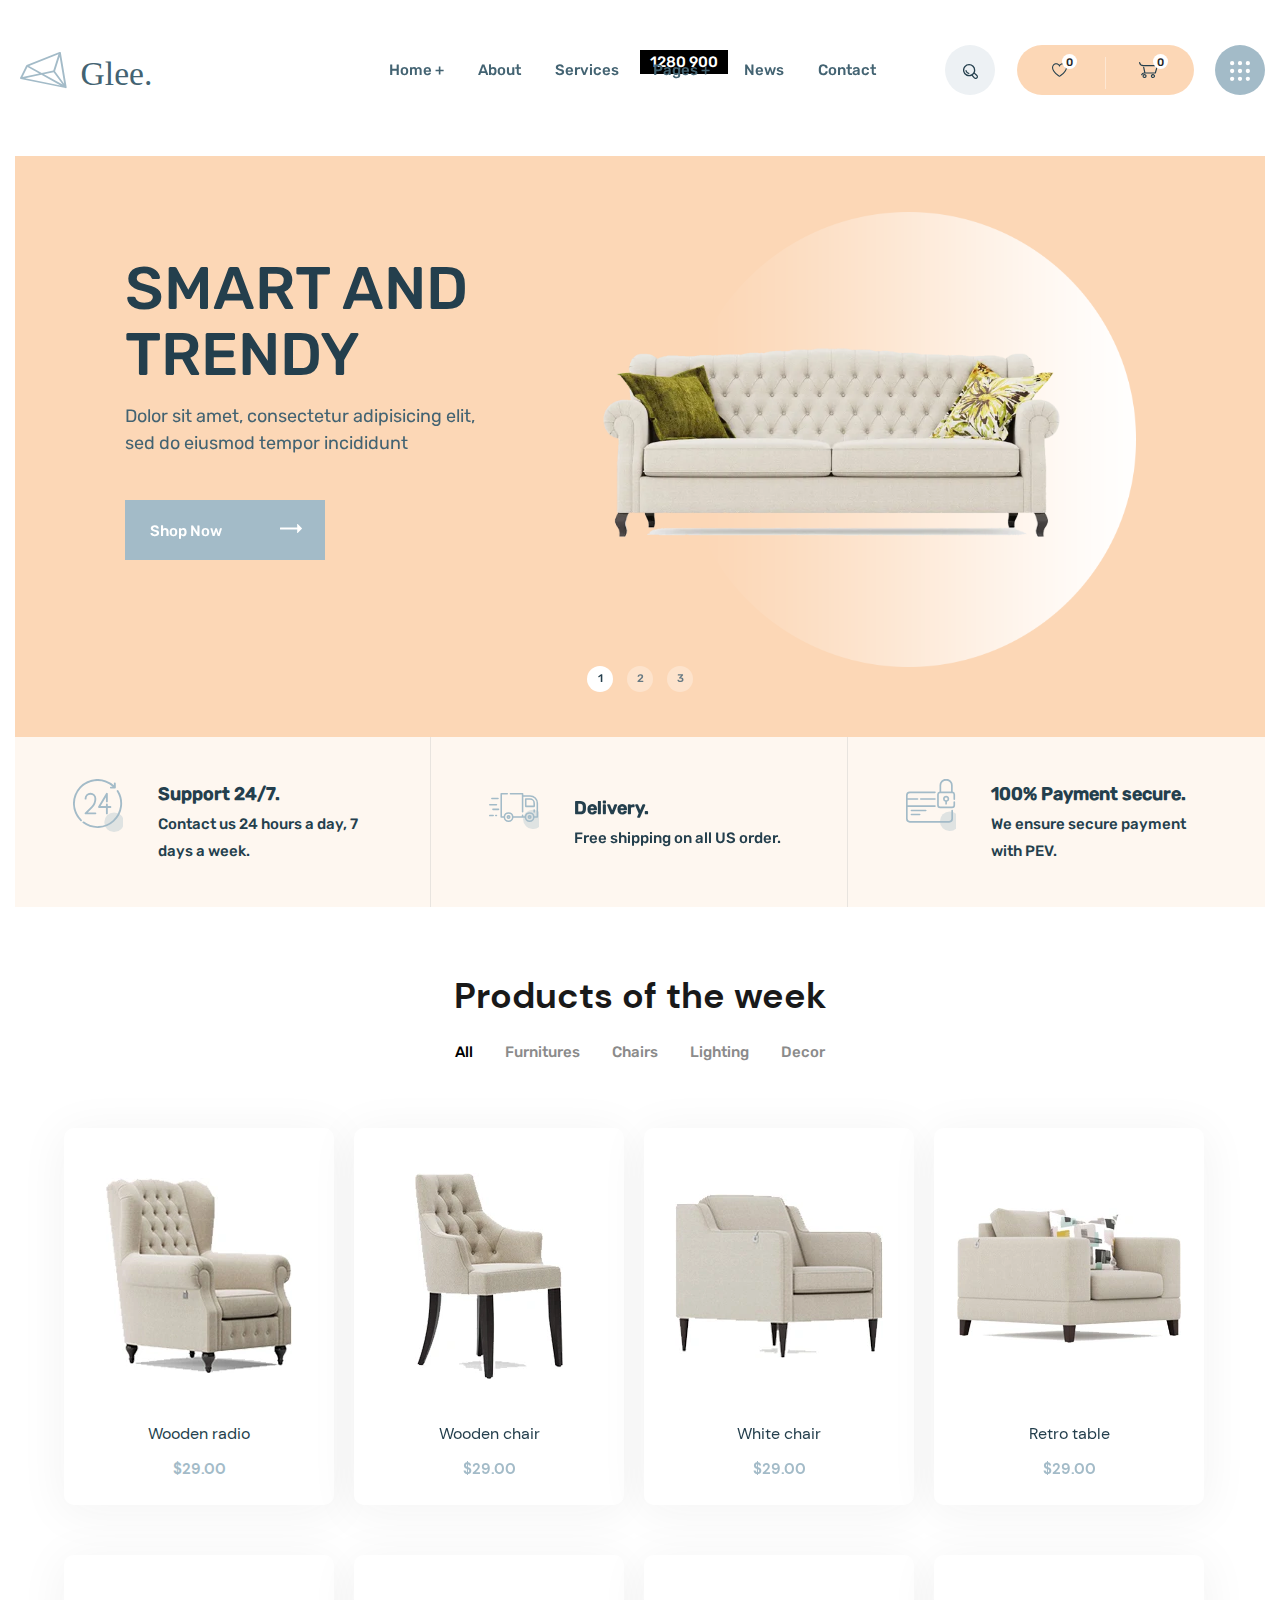
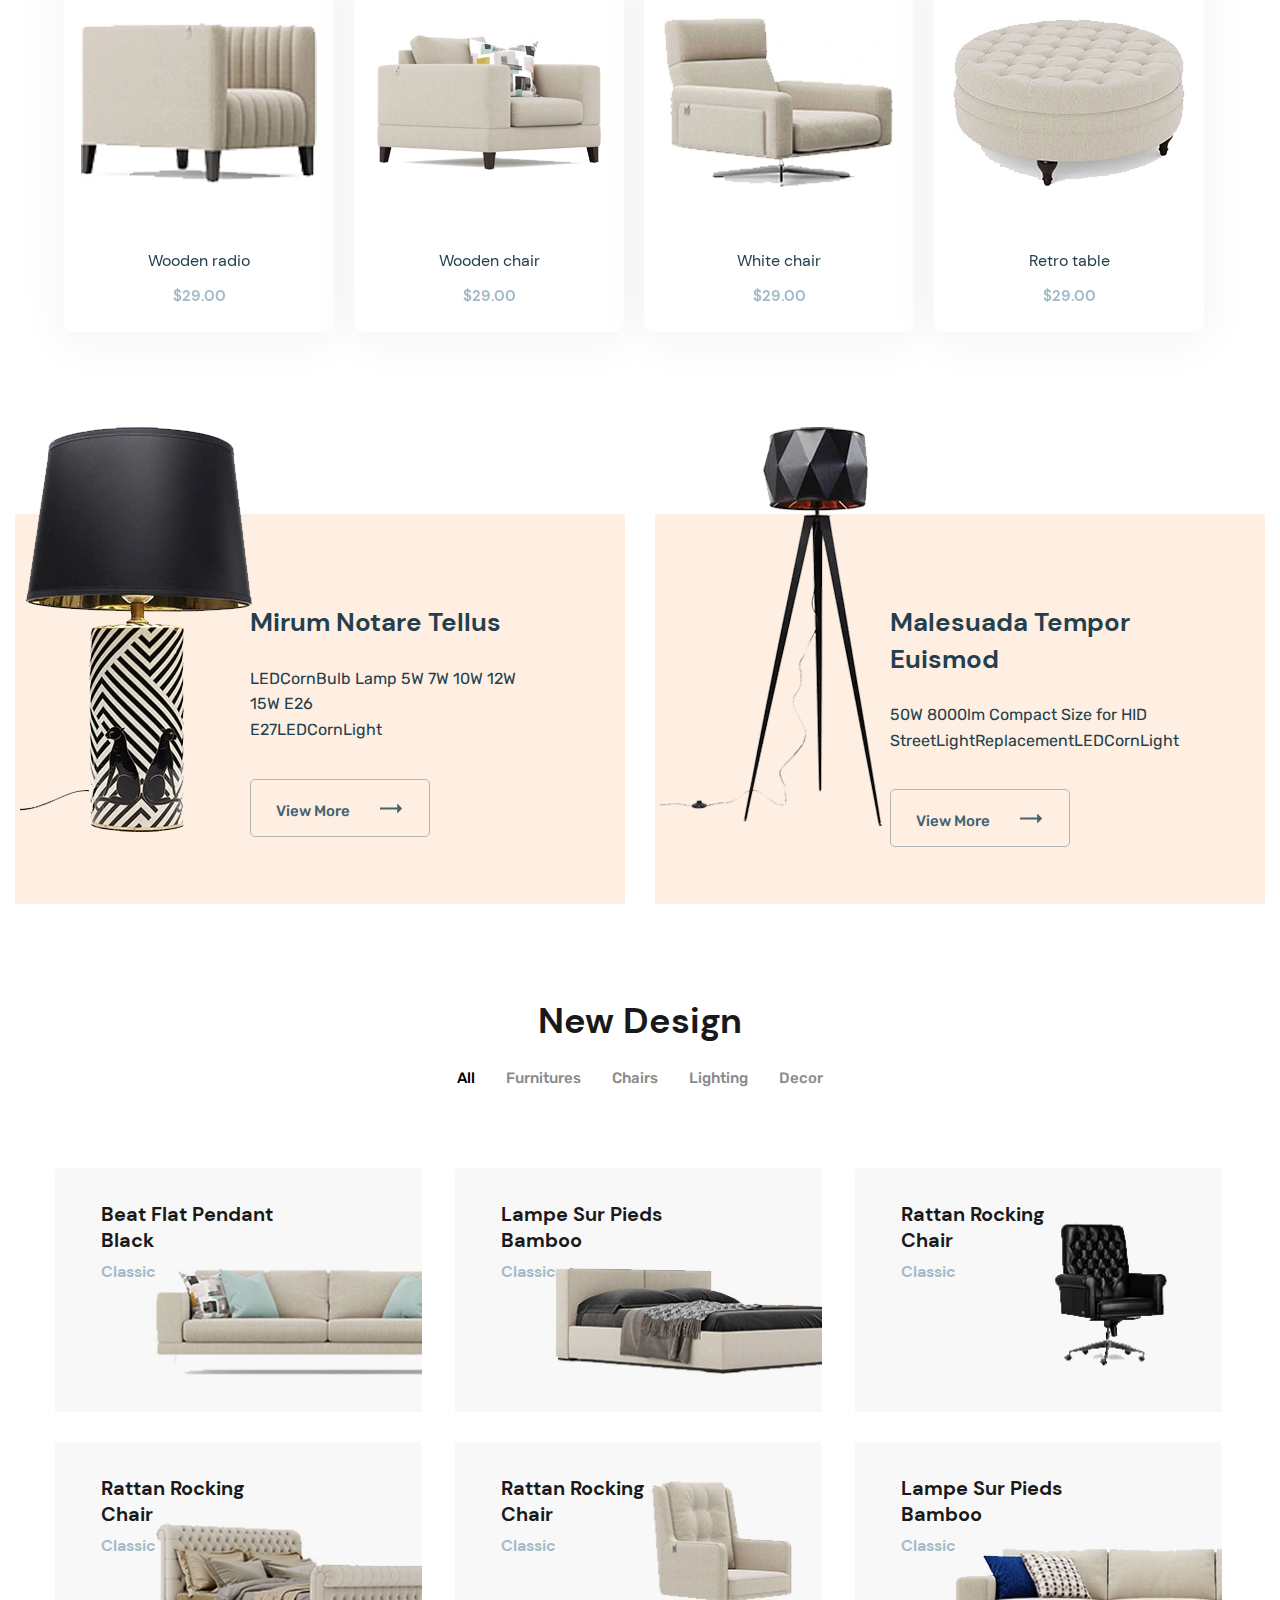
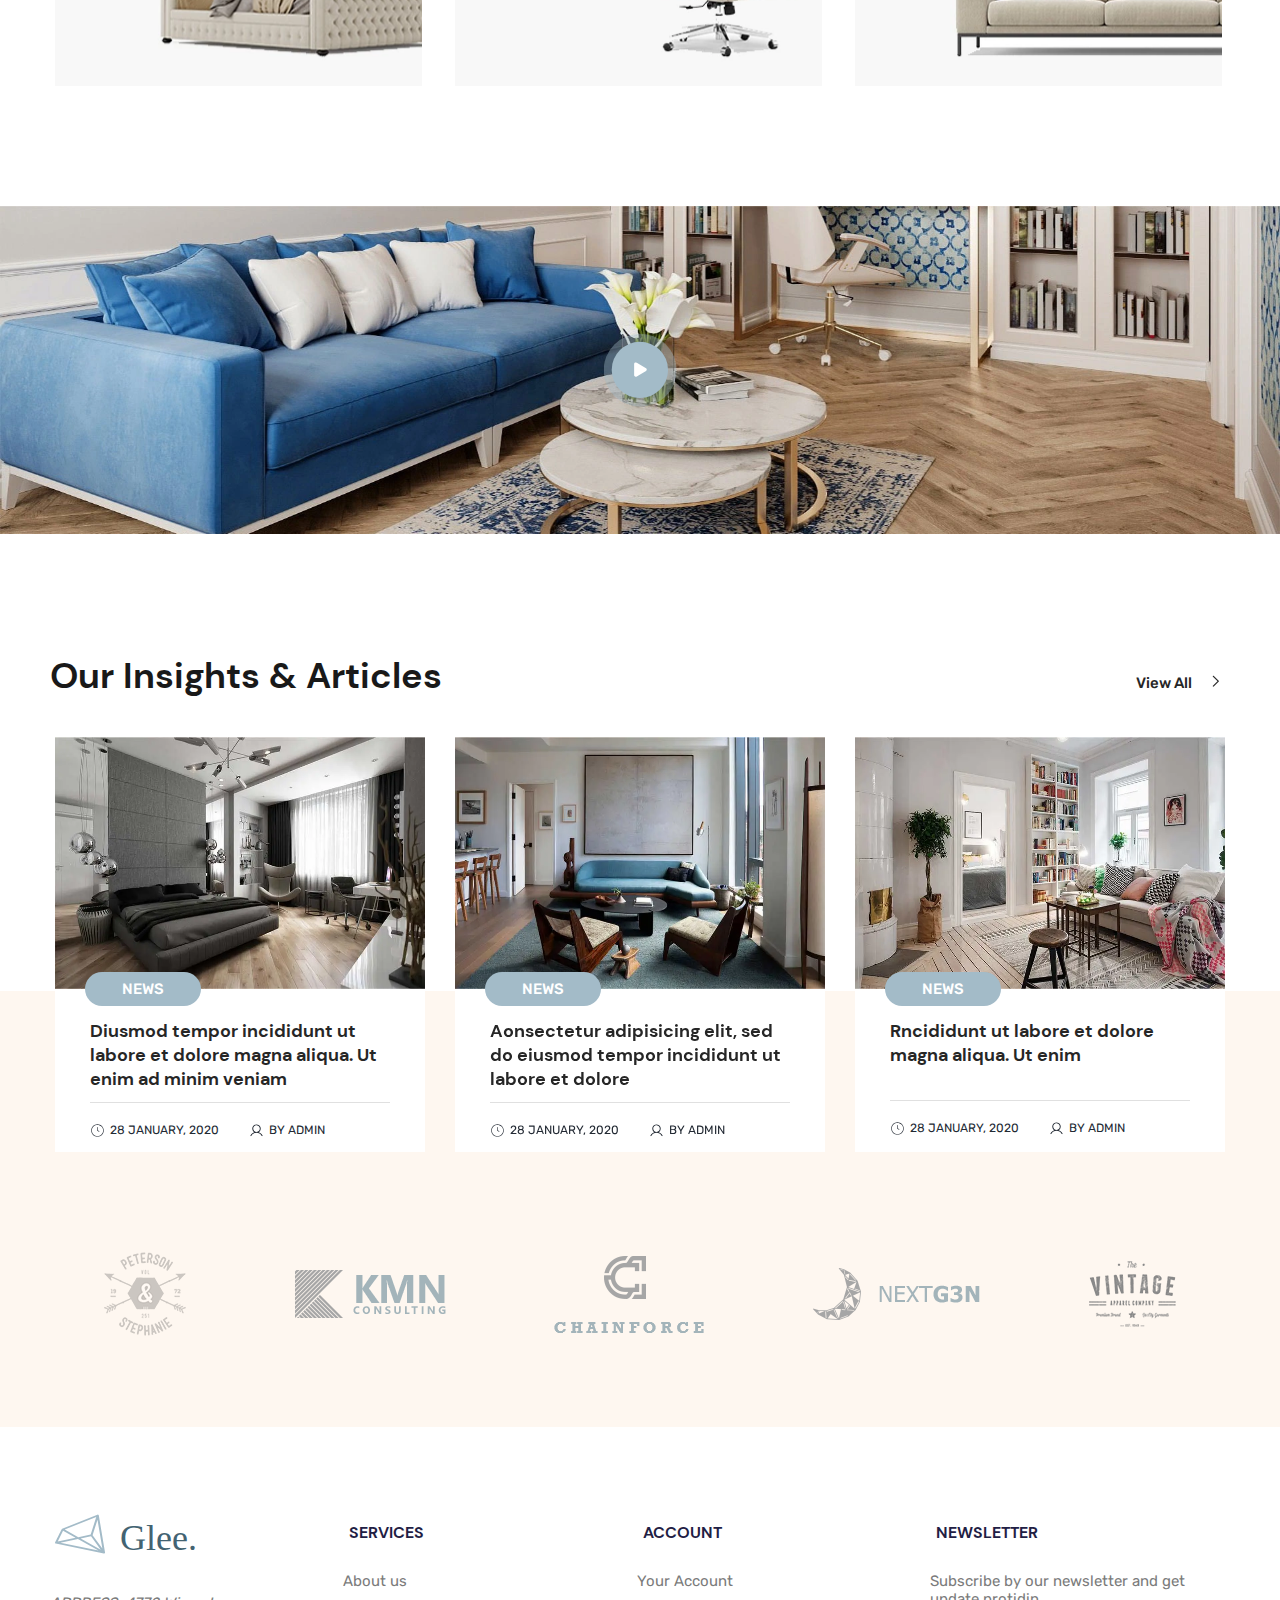
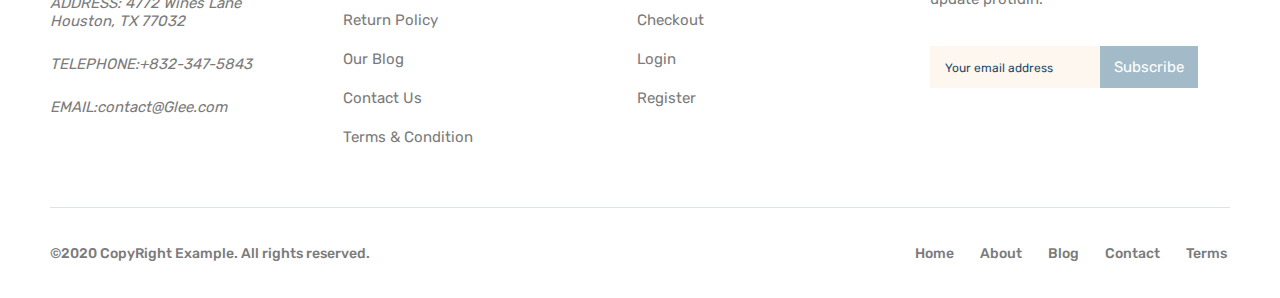
==== commit dff7211e: "Updates" ====
--- a/index.html
+++ b/index.html
@@ -11,7 +11,7 @@
   <!-- <link
     href="https://fonts.googleapis.com/css2?family=Raleway:wght@600;700&family=Roboto+Condensed:ital,wght@0,300;0,400;0,700;1,300;1,400&display=swap"
     rel="stylesheet"> -->
-  <link rel="stylesheet" href="css/style.min.css">
+  <link rel="stylesheet" href="css/style.min.css?v=0.1.12">
   <meta name="application-name" content="Главная страница — Описание проекта">
   <meta name="apple-mobile-web-app-title" content="Главная страница — Описание проекта">
   <meta property="og:title" content="Главная страница — Описание проекта">
--- a/css/style.min.css
+++ b/css/style.min.css
@@ -1 +1 @@
-html{-webkit-box-sizing:border-box;box-sizing:border-box}*,*::after,*::before{-webkit-box-sizing:inherit;box-sizing:inherit}ul,ol{padding:0}ul{list-style:none}body,h1,h2,h3,h4,h5,h6,p,ul,ol,li,figure,figcaption,blockquote,dl,dd{margin:0}img{max-width:100%;display:block}input,button,textarea,select{font:inherit}a{text-decoration:none;cursor:pointer;color:#262626}input[type=number]::-webkit-outer-spin-button,input[type=number]::-webkit-inner-spin-button{-webkit-appearance:none}input[type=number],input[type=number]:hover,input[type=number]:focus{-webkit-appearance:none;appearance:none;-moz-appearance:textfield}.footer .footer-top__title,.contact__info-item-title,.contact__info-title,.filter__title-text,.ourteam__item-title,.statistics__item-text,.about-us__title,.blog__item-title,.design__item-type,.design__item-title,.design__item,.blurb__item-title,.categories-item-prise,.title{font-family:"DMSans-Bold",sans-serif;font-weight:700}.categories-item-title{font-family:"DMSans-Regular",sans-serif;font-weight:400}.product-tabs__top,.blog-one .comments-title,.blog-one__creator-name,.blog-one__text h3,.blog-one__text h4,.comments-form__title,.comments__content-name,.terms__title-info,.terms__title,.mold__btn-create,.mold__btn,.about-us__years,.top-slider__title,.menu__list-link,body{font-family:"Rubik-Medium",sans-serif;font-weight:500}.footer .footer-top,.product-tabs__content-item-text,.product-info__text,.product-info__title,.jq-number__field input,.product-one__btn,.product-one__text,.product-one__price,.product-one__title,.contact__info-text,.contact__info-subtitle,.contact-form__textarea,.contact-form__text-input,.blog-one__tags a,.blog-one__tags span,.blog-one__share span,.blog-one__creator-text,.blog-one__text blockquote,.blog-one__text p,.blog-one__text h2,.recent-posts__data,.recent-posts__title-link,.blog-page__item-title,.blog-page__item-time,.comments-form__textarea,.comments-form__text-input,.comments__content-text,.comments__content-data,.shop-content-item-text,.shop-content-item-prise,.shop-content-item-title,.filter-recent__price,.filter-recent__text,.filter-brand__num,.filter-brand__text,.filter-category__text,.terms__info,.terms__text,.ourteam__item-text,.about-us__text,.about-us__time-left p,.blog__box,.blurb__item-text,.top-slider__text,.menu__list-link:hover,.pagination__next,.pagination__link{font-family:"Rubik-Regular",sans-serif;font-weight:400}.footer .footer-top__form-btn,.product-one__btn,.contact-form__btn,.comments-form__btn,.top-slider__link{background-color:#a3bbc8;border:none;cursor:pointer;color:#fff;margin-left:-4px}.filter-brand__input,.filter-category__input{width:1px;height:1px;overflow:hidden;clip:rect(0 0 0 0);position:absolute}@font-face{font-family:"DMSans-Bold";font-weight:700;font-style:normal;src:local("DMSans-Bold"),url("../fonts/DMSans-Bold.woff2") format("woff2"),url("../fonts/DMSans-Bold.woff") format("woff");font-display:swap}@font-face{font-family:"DMSans-Regular";font-weight:400;font-style:normal;src:local("DMSans-Regular"),url("../fonts/DMSans-Regular.woff2") format("woff2"),url("../fonts/DMSans-Regular.woff") format("woff");font-display:swap}@font-face{font-family:"Rubik-Medium";font-weight:500;font-style:normal;src:local("Rubik-Medium"),url("../fonts/Rubik-Medium.woff2") format("woff2"),url("../fonts/Rubik-Medium.woff") format("woff");font-display:swap}@font-face{font-family:"Rubik-Regular";font-weight:400;font-style:normal;src:local("Rubik-Regular"),url("../fonts/Rubik-Regular.woff2") format("woff2"),url("../fonts/Rubik-Regular.woff") format("woff");font-display:swap}.slick-slider{position:relative;display:block;-webkit-box-sizing:border-box;box-sizing:border-box;-webkit-touch-callout:none;-webkit-user-select:none;-moz-user-select:none;-ms-user-select:none;user-select:none;-ms-touch-action:pan-y;touch-action:pan-y;-webkit-tap-highlight-color:rgba(0,0,0,0)}.slick-list{position:relative;overflow:hidden;display:block;margin:0;padding:0}.slick-list:focus{outline:none}.slick-list.dragging{cursor:pointer;cursor:hand}.slick-slider .slick-track,.slick-slider .slick-list{-webkit-transform:translate3d(0, 0, 0);-ms-transform:translate3d(0, 0, 0);transform:translate3d(0, 0, 0)}.slick-track{position:relative;left:0;top:0;display:block;margin-left:auto;margin-right:auto}.slick-track:before,.slick-track:after{content:"";display:table}.slick-track:after{clear:both}.slick-loading .slick-track{visibility:hidden}.slick-slide{float:left;height:100%;min-height:1px;display:none}[dir=rtl] .slick-slide{float:right}.slick-slide img{display:block}.slick-slide.slick-loading img{display:none}.slick-slide.dragging img{pointer-events:none}.slick-initialized .slick-slide{display:block}.slick-loading .slick-slide{visibility:hidden}.slick-vertical .slick-slide{display:block;height:auto;border:1px solid rgba(0,0,0,0)}.slick-arrow.slick-hidden{display:none}body.compensate-for-scrollbar{overflow:hidden}.fancybox-active{height:auto}.fancybox-is-hidden{left:-9999px;margin:0;position:absolute !important;top:-9999px;visibility:hidden}.fancybox-container{-webkit-backface-visibility:hidden;height:100%;left:0;outline:none;position:fixed;-webkit-tap-highlight-color:transparent;top:0;-ms-touch-action:manipulation;touch-action:manipulation;-webkit-transform:translateZ(0);transform:translateZ(0);width:100%;z-index:99992}.fancybox-container *{-webkit-box-sizing:border-box;box-sizing:border-box}.fancybox-outer,.fancybox-inner,.fancybox-bg,.fancybox-stage{bottom:0;left:0;position:absolute;right:0;top:0}.fancybox-outer{-webkit-overflow-scrolling:touch;overflow-y:auto}.fancybox-bg{background:rgb(30, 30, 30);opacity:0;-webkit-transition-duration:inherit;-o-transition-duration:inherit;transition-duration:inherit;-webkit-transition-property:opacity;-o-transition-property:opacity;transition-property:opacity;-webkit-transition-timing-function:cubic-bezier(0.47, 0, 0.74, 0.71);-o-transition-timing-function:cubic-bezier(0.47, 0, 0.74, 0.71);transition-timing-function:cubic-bezier(0.47, 0, 0.74, 0.71)}.fancybox-is-open .fancybox-bg{opacity:.9;-webkit-transition-timing-function:cubic-bezier(0.22, 0.61, 0.36, 1);-o-transition-timing-function:cubic-bezier(0.22, 0.61, 0.36, 1);transition-timing-function:cubic-bezier(0.22, 0.61, 0.36, 1)}.fancybox-infobar,.fancybox-toolbar,.fancybox-caption,.fancybox-navigation .fancybox-button{direction:ltr;opacity:0;position:absolute;-webkit-transition:opacity .25s ease,visibility 0s ease .25s;-o-transition:opacity .25s ease,visibility 0s ease .25s;transition:opacity .25s ease,visibility 0s ease .25s;visibility:hidden;z-index:99997}.fancybox-show-infobar .fancybox-infobar,.fancybox-show-toolbar .fancybox-toolbar,.fancybox-show-caption .fancybox-caption,.fancybox-show-nav .fancybox-navigation .fancybox-button{opacity:1;-webkit-transition:opacity .25s ease 0s,visibility 0s ease 0s;-o-transition:opacity .25s ease 0s,visibility 0s ease 0s;transition:opacity .25s ease 0s,visibility 0s ease 0s;visibility:visible}.fancybox-infobar{color:#ccc;font-size:13px;-webkit-font-smoothing:subpixel-antialiased;height:44px;left:0;line-height:44px;min-width:44px;mix-blend-mode:difference;padding:0 10px;pointer-events:none;top:0;-webkit-touch-callout:none;-webkit-user-select:none;-moz-user-select:none;-ms-user-select:none;user-select:none}.fancybox-toolbar{right:0;top:0}.fancybox-stage{direction:ltr;overflow:visible;-webkit-transform:translateZ(0);transform:translateZ(0);z-index:99994}.fancybox-is-open .fancybox-stage{overflow:hidden}.fancybox-slide{-webkit-backface-visibility:hidden;display:none;height:100%;left:0;outline:none;overflow:auto;-webkit-overflow-scrolling:touch;padding:44px;position:absolute;text-align:center;top:0;-webkit-transition-property:opacity,-webkit-transform;transition-property:opacity,-webkit-transform;-o-transition-property:transform,opacity;transition-property:transform,opacity;transition-property:transform,opacity,-webkit-transform;white-space:normal;width:100%;z-index:99994}.fancybox-slide::before{content:"";display:inline-block;font-size:0;height:100%;vertical-align:middle;width:0}.fancybox-is-sliding .fancybox-slide,.fancybox-slide--previous,.fancybox-slide--current,.fancybox-slide--next{display:block}.fancybox-slide--image{overflow:hidden;padding:44px 0}.fancybox-slide--image::before{display:none}.fancybox-slide--html{padding:6px}.fancybox-content{background:#fff;display:inline-block;margin:0;max-width:100%;overflow:auto;-webkit-overflow-scrolling:touch;padding:44px;position:relative;text-align:left;vertical-align:middle}.fancybox-slide--image .fancybox-content{-webkit-animation-timing-function:cubic-bezier(0.5, 0, 0.14, 1);animation-timing-function:cubic-bezier(0.5, 0, 0.14, 1);-webkit-backface-visibility:hidden;background:transparent;background-repeat:no-repeat;background-size:100% 100%;left:0;max-width:none;overflow:visible;padding:0;position:absolute;top:0;-ms-transform-origin:top left;-webkit-transform-origin:top left;transform-origin:top left;-webkit-transition-property:opacity,-webkit-transform;transition-property:opacity,-webkit-transform;-o-transition-property:transform,opacity;transition-property:transform,opacity;transition-property:transform,opacity,-webkit-transform;-webkit-user-select:none;-moz-user-select:none;-ms-user-select:none;user-select:none;z-index:99995}.fancybox-can-zoomOut .fancybox-content{cursor:-webkit-zoom-out;cursor:zoom-out}.fancybox-can-zoomIn .fancybox-content{cursor:-webkit-zoom-in;cursor:zoom-in}.fancybox-can-swipe .fancybox-content,.fancybox-can-pan .fancybox-content{cursor:-webkit-grab;cursor:grab}.fancybox-is-grabbing .fancybox-content{cursor:-webkit-grabbing;cursor:grabbing}.fancybox-container [data-selectable=true]{cursor:text}.fancybox-image,.fancybox-spaceball{background:transparent;border:0;height:100%;left:0;margin:0;max-height:none;max-width:none;padding:0;position:absolute;top:0;-webkit-user-select:none;-moz-user-select:none;-ms-user-select:none;user-select:none;width:100%}.fancybox-spaceball{z-index:1}.fancybox-slide--video .fancybox-content,.fancybox-slide--map .fancybox-content,.fancybox-slide--pdf .fancybox-content,.fancybox-slide--iframe .fancybox-content{height:100%;overflow:visible;padding:0;width:100%}.fancybox-slide--video .fancybox-content{background:#000}.fancybox-slide--map .fancybox-content{background:#e5e3df}.fancybox-slide--iframe .fancybox-content{background:#fff}.fancybox-video,.fancybox-iframe{background:transparent;border:0;display:block;height:100%;margin:0;overflow:hidden;padding:0;width:100%}.fancybox-iframe{left:0;position:absolute;top:0}.fancybox-error{background:#fff;cursor:default;max-width:400px;padding:40px;width:100%}.fancybox-error p{color:#444;font-size:16px;line-height:20px;margin:0;padding:0}.fancybox-button{background:rgba(30, 30, 30, 0.6);border:0;border-radius:0;-webkit-box-shadow:none;box-shadow:none;cursor:pointer;display:inline-block;height:44px;margin:0;padding:10px;position:relative;-webkit-transition:color .2s;-o-transition:color .2s;transition:color .2s;vertical-align:top;visibility:inherit;width:44px}.fancybox-button,.fancybox-button:visited,.fancybox-button:link{color:#ccc}.fancybox-button:hover{color:#fff}.fancybox-button:focus{outline:none}.fancybox-button.fancybox-focus{outline:1px dotted}.fancybox-button[disabled],.fancybox-button[disabled]:hover{color:#888;cursor:default;outline:none}.fancybox-button div{height:100%}.fancybox-button svg{display:block;height:100%;overflow:visible;position:relative;width:100%}.fancybox-button svg path{fill:currentColor;stroke-width:0}.fancybox-button--play svg:nth-child(2),.fancybox-button--fsenter svg:nth-child(2){display:none}.fancybox-button--pause svg:nth-child(1),.fancybox-button--fsexit svg:nth-child(1){display:none}.fancybox-progress{background:#ff5268;height:2px;left:0;position:absolute;right:0;top:0;-ms-transform:scaleX(0);-webkit-transform:scaleX(0);transform:scaleX(0);-ms-transform-origin:0;-webkit-transform-origin:0;transform-origin:0;-webkit-transition-property:-webkit-transform;transition-property:-webkit-transform;-o-transition-property:transform;transition-property:transform;transition-property:transform, -webkit-transform;-webkit-transition-timing-function:linear;-o-transition-timing-function:linear;transition-timing-function:linear;z-index:99998}.fancybox-close-small{background:transparent;border:0;border-radius:0;color:#ccc;cursor:pointer;opacity:.8;padding:8px;position:absolute;right:-12px;top:-44px;z-index:401}.fancybox-close-small:hover{color:#fff;opacity:1}.fancybox-slide--html .fancybox-close-small{color:currentColor;padding:10px;right:0;top:0}.fancybox-slide--image.fancybox-is-scaling .fancybox-content{overflow:hidden}.fancybox-is-scaling .fancybox-close-small,.fancybox-is-zoomable.fancybox-can-pan .fancybox-close-small{display:none}.fancybox-navigation .fancybox-button{background-clip:content-box;height:100px;opacity:0;position:absolute;top:calc(50% - 50px);width:70px}.fancybox-navigation .fancybox-button div{padding:7px}.fancybox-navigation .fancybox-button--arrow_left{left:0;left:env(safe-area-inset-left);padding:31px 26px 31px 6px}.fancybox-navigation .fancybox-button--arrow_right{padding:31px 6px 31px 26px;right:0;right:env(safe-area-inset-right)}.fancybox-caption{background:-webkit-gradient(linear, left bottom, left top, from(rgba(0, 0, 0, 0.85)), color-stop(50%, rgba(0, 0, 0, 0.3)), color-stop(65%, rgba(0, 0, 0, 0.15)), color-stop(75.5%, rgba(0, 0, 0, 0.075)), color-stop(82.85%, rgba(0, 0, 0, 0.037)), color-stop(88%, rgba(0, 0, 0, 0.019)), to(rgba(0, 0, 0, 0)));background:-o-linear-gradient(bottom, rgba(0, 0, 0, 0.85) 0%, rgba(0, 0, 0, 0.3) 50%, rgba(0, 0, 0, 0.15) 65%, rgba(0, 0, 0, 0.075) 75.5%, rgba(0, 0, 0, 0.037) 82.85%, rgba(0, 0, 0, 0.019) 88%, rgba(0, 0, 0, 0) 100%);background:linear-gradient(to top, rgba(0, 0, 0, 0.85) 0%, rgba(0, 0, 0, 0.3) 50%, rgba(0, 0, 0, 0.15) 65%, rgba(0, 0, 0, 0.075) 75.5%, rgba(0, 0, 0, 0.037) 82.85%, rgba(0, 0, 0, 0.019) 88%, rgba(0, 0, 0, 0) 100%);bottom:0;color:#eee;font-size:14px;font-weight:400;left:0;line-height:1.5;padding:75px 44px 25px 44px;pointer-events:none;right:0;text-align:center;z-index:99996}@supports(padding: max(0px)){.fancybox-caption{padding:75px max(44px,env(safe-area-inset-right)) max(25px,env(safe-area-inset-bottom)) max(44px,env(safe-area-inset-left))}}.fancybox-caption--separate{margin-top:-50px}.fancybox-caption__body{max-height:50vh;overflow:auto;pointer-events:all}.fancybox-caption a,.fancybox-caption a:link,.fancybox-caption a:visited{color:#ccc;text-decoration:none}.fancybox-caption a:hover{color:#fff;text-decoration:underline}.fancybox-loading{-webkit-animation:fancybox-rotate 1s linear infinite;animation:fancybox-rotate 1s linear infinite;background:transparent;border:4px solid #888;border-bottom-color:#fff;border-radius:50%;height:50px;left:50%;margin:-25px 0 0 -25px;opacity:.7;padding:0;position:absolute;top:50%;width:50px;z-index:99999}@-webkit-keyframes fancybox-rotate{100%{-webkit-transform:rotate(360deg);transform:rotate(360deg)}}@keyframes fancybox-rotate{100%{-webkit-transform:rotate(360deg);transform:rotate(360deg)}}.fancybox-animated{-webkit-transition-timing-function:cubic-bezier(0, 0, 0.25, 1);-o-transition-timing-function:cubic-bezier(0, 0, 0.25, 1);transition-timing-function:cubic-bezier(0, 0, 0.25, 1)}.fancybox-fx-slide.fancybox-slide--previous{opacity:0;-webkit-transform:translate3d(-100%, 0, 0);transform:translate3d(-100%, 0, 0)}.fancybox-fx-slide.fancybox-slide--next{opacity:0;-webkit-transform:translate3d(100%, 0, 0);transform:translate3d(100%, 0, 0)}.fancybox-fx-slide.fancybox-slide--current{opacity:1;-webkit-transform:translate3d(0, 0, 0);transform:translate3d(0, 0, 0)}.fancybox-fx-fade.fancybox-slide--previous,.fancybox-fx-fade.fancybox-slide--next{opacity:0;-webkit-transition-timing-function:cubic-bezier(0.19, 1, 0.22, 1);-o-transition-timing-function:cubic-bezier(0.19, 1, 0.22, 1);transition-timing-function:cubic-bezier(0.19, 1, 0.22, 1)}.fancybox-fx-fade.fancybox-slide--current{opacity:1}.fancybox-fx-zoom-in-out.fancybox-slide--previous{opacity:0;-webkit-transform:scale3d(1.5, 1.5, 1.5);transform:scale3d(1.5, 1.5, 1.5)}.fancybox-fx-zoom-in-out.fancybox-slide--next{opacity:0;-webkit-transform:scale3d(0.5, 0.5, 0.5);transform:scale3d(0.5, 0.5, 0.5)}.fancybox-fx-zoom-in-out.fancybox-slide--current{opacity:1;-webkit-transform:scale3d(1, 1, 1);transform:scale3d(1, 1, 1)}.fancybox-fx-rotate.fancybox-slide--previous{opacity:0;-ms-transform:rotate(-360deg);-webkit-transform:rotate(-360deg);transform:rotate(-360deg)}.fancybox-fx-rotate.fancybox-slide--next{opacity:0;-ms-transform:rotate(360deg);-webkit-transform:rotate(360deg);transform:rotate(360deg)}.fancybox-fx-rotate.fancybox-slide--current{opacity:1;-ms-transform:rotate(0deg);-webkit-transform:rotate(0deg);transform:rotate(0deg)}.fancybox-fx-circular.fancybox-slide--previous{opacity:0;-webkit-transform:scale3d(0, 0, 0) translate3d(-100%, 0, 0);transform:scale3d(0, 0, 0) translate3d(-100%, 0, 0)}.fancybox-fx-circular.fancybox-slide--next{opacity:0;-webkit-transform:scale3d(0, 0, 0) translate3d(100%, 0, 0);transform:scale3d(0, 0, 0) translate3d(100%, 0, 0)}.fancybox-fx-circular.fancybox-slide--current{opacity:1;-webkit-transform:scale3d(1, 1, 1) translate3d(0, 0, 0);transform:scale3d(1, 1, 1) translate3d(0, 0, 0)}.fancybox-fx-tube.fancybox-slide--previous{-webkit-transform:translate3d(-100%, 0, 0) scale(0.1) skew(-10deg);transform:translate3d(-100%, 0, 0) scale(0.1) skew(-10deg)}.fancybox-fx-tube.fancybox-slide--next{-webkit-transform:translate3d(100%, 0, 0) scale(0.1) skew(10deg);transform:translate3d(100%, 0, 0) scale(0.1) skew(10deg)}.fancybox-fx-tube.fancybox-slide--current{-webkit-transform:translate3d(0, 0, 0) scale(1);transform:translate3d(0, 0, 0) scale(1)}@media all and (max-height: 576px){.fancybox-slide{padding-left:6px;padding-right:6px}.fancybox-slide--image{padding:6px 0}.fancybox-close-small{right:-6px}.fancybox-slide--image .fancybox-close-small{background:#4e4e4e;color:#f2f4f6;height:36px;opacity:1;padding:6px;right:0;top:0;width:36px}.fancybox-caption{padding-left:12px;padding-right:12px}@supports(padding: max(0px)){.fancybox-caption{padding-left:max(12px,env(safe-area-inset-left));padding-right:max(12px,env(safe-area-inset-right))}}}.fancybox-share{background:#f4f4f4;border-radius:3px;max-width:90%;padding:30px;text-align:center}.fancybox-share h1{color:#222;font-size:35px;font-weight:700;margin:0 0 20px 0}.fancybox-share p{margin:0;padding:0}.fancybox-share__button{border:0;border-radius:3px;display:inline-block;font-size:14px;font-weight:700;line-height:40px;margin:0 5px 10px 5px;min-width:130px;padding:0 15px;text-decoration:none;-webkit-transition:all .2s;-o-transition:all .2s;transition:all .2s;-webkit-user-select:none;-moz-user-select:none;-ms-user-select:none;user-select:none;white-space:nowrap}.fancybox-share__button:visited,.fancybox-share__button:link{color:#fff}.fancybox-share__button:hover{text-decoration:none}.fancybox-share__button--fb{background:#3b5998}.fancybox-share__button--fb:hover{background:#344e86}.fancybox-share__button--pt{background:#bd081d}.fancybox-share__button--pt:hover{background:#aa0719}.fancybox-share__button--tw{background:#1da1f2}.fancybox-share__button--tw:hover{background:#0d95e8}.fancybox-share__button svg{height:25px;margin-right:7px;position:relative;top:-1px;vertical-align:middle;width:25px}.fancybox-share__button svg path{fill:#fff}.fancybox-share__input{background:transparent;border:0;border-bottom:1px solid #d7d7d7;border-radius:0;color:#5d5b5b;font-size:14px;margin:10px 0 0 0;outline:none;padding:10px 15px;width:100%}.fancybox-thumbs{background:#ddd;bottom:0;display:none;margin:0;-webkit-overflow-scrolling:touch;-ms-overflow-style:-ms-autohiding-scrollbar;padding:2px 2px 4px 2px;position:absolute;right:0;-webkit-tap-highlight-color:rgba(0, 0, 0, 0);top:0;width:212px;z-index:99995}.fancybox-thumbs-x{overflow-x:auto;overflow-y:hidden}.fancybox-show-thumbs .fancybox-thumbs{display:block}.fancybox-show-thumbs .fancybox-inner{right:212px}.fancybox-thumbs__list{font-size:0;height:100%;list-style:none;margin:0;overflow-x:hidden;overflow-y:auto;padding:0;position:absolute;position:relative;white-space:nowrap;width:100%}.fancybox-thumbs-x .fancybox-thumbs__list{overflow:hidden}.fancybox-thumbs-y .fancybox-thumbs__list::-webkit-scrollbar{width:7px}.fancybox-thumbs-y .fancybox-thumbs__list::-webkit-scrollbar-track{background:#fff;border-radius:10px;-webkit-box-shadow:inset 0 0 6px rgba(0, 0, 0, 0.3);box-shadow:inset 0 0 6px rgba(0, 0, 0, 0.3)}.fancybox-thumbs-y .fancybox-thumbs__list::-webkit-scrollbar-thumb{background:#2a2a2a;border-radius:10px}.fancybox-thumbs__list a{-webkit-backface-visibility:hidden;backface-visibility:hidden;background-color:rgba(0, 0, 0, 0.1);background-position:center center;background-repeat:no-repeat;background-size:cover;cursor:pointer;float:left;height:75px;margin:2px;max-height:calc(100% - 8px);max-width:calc(50% - 4px);outline:none;overflow:hidden;padding:0;position:relative;-webkit-tap-highlight-color:transparent;width:100px}.fancybox-thumbs__list a::before{border:6px solid #ff5268;bottom:0;content:"";left:0;opacity:0;position:absolute;right:0;top:0;-webkit-transition:all .2s cubic-bezier(0.25, 0.46, 0.45, 0.94);-o-transition:all .2s cubic-bezier(0.25, 0.46, 0.45, 0.94);transition:all .2s cubic-bezier(0.25, 0.46, 0.45, 0.94);z-index:99991}.fancybox-thumbs__list a:focus::before{opacity:.5}.fancybox-thumbs__list a.fancybox-thumbs-active::before{opacity:1}@media all and (max-width: 576px){.fancybox-thumbs{width:110px}.fancybox-show-thumbs .fancybox-inner{right:110px}.fancybox-thumbs__list a{max-width:calc(100% - 10px)}}.irs{position:relative;display:block;-webkit-touch-callout:none;-webkit-user-select:none;-moz-user-select:none;-ms-user-select:none;user-select:none;font-size:12px;font-family:Arial,sans-serif}.irs-line{position:relative;display:block;overflow:hidden;outline:none !important}.irs-bar{position:absolute;display:block;left:0;width:0}.irs-shadow{position:absolute;display:none;left:0;width:0}.irs-handle{position:absolute;display:block;-webkit-box-sizing:border-box;box-sizing:border-box;cursor:default;z-index:1}.irs-handle.type_last{z-index:2}.irs-min,.irs-max{position:absolute;display:block;cursor:default}.irs-min{left:0}.irs-max{right:0}.irs-from,.irs-to,.irs-single{position:absolute;display:block;top:0;left:0;cursor:default;white-space:nowrap}.irs-grid{position:absolute;display:none;bottom:0;left:0;width:100%;height:20px}.irs-with-grid .irs-grid{display:block}.irs-grid-pol{position:absolute;top:0;left:0;width:1px;height:8px;background:#000}.irs-grid-pol.small{height:4px}.irs-grid-text{position:absolute;bottom:0;left:0;white-space:nowrap;text-align:center;font-size:9px;line-height:9px;padding:0 3px;color:#000}.irs-disable-mask{position:absolute;display:block;top:0;left:-1%;width:102%;height:100%;cursor:default;background:rgba(0, 0, 0, 0);z-index:2}.lt-ie9 .irs-disable-mask{background:#000;filter:alpha(opacity=0);cursor:not-allowed}.irs-disabled{opacity:.4}.irs-hidden-input{position:absolute !important;display:block !important;top:0 !important;left:0 !important;width:0 !important;height:0 !important;font-size:0 !important;line-height:0 !important;padding:0 !important;margin:0 !important;overflow:hidden;outline:none !important;z-index:-9999 !important;background:none !important;border-style:solid !important;border-color:transparent !important}.irs--flat{height:40px}.irs--flat.irs-with-grid{height:60px}.irs--flat .irs-line{top:25px;height:12px;background-color:#e1e4e9;border-radius:4px}.irs--flat .irs-bar{top:25px;height:12px;background-color:#ed5565}.irs--flat .irs-bar--single{border-radius:4px 0 0 4px}.irs--flat .irs-shadow{height:1px;bottom:16px;background-color:#e1e4e9}.irs--flat .irs-handle{top:22px;width:16px;height:18px;background-color:transparent}.irs--flat .irs-handle>i:first-child{position:absolute;display:block;top:0;left:50%;width:2px;height:100%;margin-left:-1px;background-color:#da4453}.irs--flat .irs-handle.state_hover>i:first-child,.irs--flat .irs-handle:hover>i:first-child{background-color:#a43540}.irs--flat .irs-min,.irs--flat .irs-max{top:0;padding:1px 3px;color:#999;font-size:10px;line-height:1.333;text-shadow:none;background-color:#e1e4e9;border-radius:4px}.irs--flat .irs-from,.irs--flat .irs-to,.irs--flat .irs-single{color:white;font-size:10px;line-height:1.333;text-shadow:none;padding:1px 5px;background-color:#ed5565;border-radius:4px}.irs--flat .irs-from:before,.irs--flat .irs-to:before,.irs--flat .irs-single:before{position:absolute;display:block;content:"";bottom:-6px;left:50%;width:0;height:0;margin-left:-3px;overflow:hidden;border:3px solid transparent;border-top-color:#ed5565}.irs--flat .irs-grid-pol{background-color:#e1e4e9}.irs--flat .irs-grid-text{color:#999}.irs--big{height:55px}.irs--big.irs-with-grid{height:70px}.irs--big .irs-line{top:33px;height:12px;background-color:white;background:-webkit-gradient(linear, left top, left bottom, color-stop(-50%, #ddd), color-stop(150%, white));background:-o-linear-gradient(top, #ddd -50%, white 150%);background:linear-gradient(to bottom, #ddd -50%, white 150%);border:1px solid #ccc;border-radius:12px}.irs--big .irs-bar{top:33px;height:12px;background-color:#92bce0;border:1px solid #428bca;background:-webkit-gradient(linear, left top, left bottom, from(#ffffff), color-stop(30%, #428bca), to(#b9d4ec));background:-o-linear-gradient(top, #ffffff 0%, #428bca 30%, #b9d4ec 100%);background:linear-gradient(to bottom, #ffffff 0%, #428bca 30%, #b9d4ec 100%);-webkit-box-shadow:inset 0 0 1px 1px rgba(255, 255, 255, 0.5);box-shadow:inset 0 0 1px 1px rgba(255, 255, 255, 0.5)}.irs--big .irs-bar--single{border-radius:12px 0 0 12px}.irs--big .irs-shadow{height:1px;bottom:16px;background-color:rgba(66, 139, 202, 0.5)}.irs--big .irs-handle{top:25px;width:30px;height:30px;border:1px solid rgba(0, 0, 0, 0.3);background-color:#cbcfd5;background:-webkit-gradient(linear, left top, left bottom, from(white), color-stop(30%, #B4B9BE), to(white));background:-o-linear-gradient(top, white 0%, #B4B9BE 30%, white 100%);background:linear-gradient(to bottom, white 0%, #B4B9BE 30%, white 100%);-webkit-box-shadow:1px 1px 2px rgba(0, 0, 0, 0.2),inset 0 0 3px 1px white;box-shadow:1px 1px 2px rgba(0, 0, 0, 0.2),inset 0 0 3px 1px white;border-radius:30px}.irs--big .irs-handle.state_hover,.irs--big .irs-handle:hover{border-color:rgba(0, 0, 0, 0.45);background-color:#939ba7;background:-webkit-gradient(linear, left top, left bottom, from(white), color-stop(30%, #919BA5), to(white));background:-o-linear-gradient(top, white 0%, #919BA5 30%, white 100%);background:linear-gradient(to bottom, white 0%, #919BA5 30%, white 100%)}.irs--big .irs-min,.irs--big .irs-max{top:0;padding:1px 5px;color:white;text-shadow:none;background-color:#9f9f9f;border-radius:3px}.irs--big .irs-from,.irs--big .irs-to,.irs--big .irs-single{color:white;text-shadow:none;padding:1px 5px;background-color:#428bca;background:-webkit-gradient(linear, left top, left bottom, from(#428bca), to(#3071a9));background:-o-linear-gradient(top, #428bca 0%, #3071a9 100%);background:linear-gradient(to bottom, #428bca 0%, #3071a9 100%);border-radius:3px}.irs--big .irs-grid-pol{background-color:#428bca}.irs--big .irs-grid-text{color:#428bca}.irs--modern{height:55px}.irs--modern.irs-with-grid{height:55px}.irs--modern .irs-line{top:25px;height:5px;background-color:#d1d6e0;background:-webkit-gradient(linear, left top, left bottom, from(#e0e4ea), to(#d1d6e0));background:-o-linear-gradient(top, #e0e4ea 0%, #d1d6e0 100%);background:linear-gradient(to bottom, #e0e4ea 0%, #d1d6e0 100%);border:1px solid #a3adc1;border-bottom-width:0;border-radius:5px}.irs--modern .irs-bar{top:25px;height:5px;background:#20b426;background:-webkit-gradient(linear, left top, left bottom, from(#20b426), to(#18891d));background:-o-linear-gradient(top, #20b426 0%, #18891d 100%);background:linear-gradient(to bottom, #20b426 0%, #18891d 100%)}.irs--modern .irs-bar--single{border-radius:5px 0 0 5px}.irs--modern .irs-shadow{height:1px;bottom:21px;background-color:rgba(209, 214, 224, 0.5)}.irs--modern .irs-handle{top:37px;width:12px;height:13px;border:1px solid #a3adc1;border-top-width:0;-webkit-box-shadow:1px 1px 1px rgba(0, 0, 0, 0.1);box-shadow:1px 1px 1px rgba(0, 0, 0, 0.1);border-radius:0 0 3px 3px}.irs--modern .irs-handle>i:nth-child(1){position:absolute;display:block;top:-4px;left:1px;width:6px;height:6px;border:1px solid #a3adc1;background:white;-webkit-transform:rotate(45deg);-ms-transform:rotate(45deg);transform:rotate(45deg)}.irs--modern .irs-handle>i:nth-child(2){position:absolute;display:block;-webkit-box-sizing:border-box;box-sizing:border-box;top:0;left:0;width:10px;height:12px;background:#e9e6e6;background:-webkit-gradient(linear, left top, left bottom, from(white), to(#e9e6e6));background:-o-linear-gradient(top, white 0%, #e9e6e6 100%);background:linear-gradient(to bottom, white 0%, #e9e6e6 100%);border-radius:0 0 3px 3px}.irs--modern .irs-handle>i:nth-child(3){position:absolute;display:block;-webkit-box-sizing:border-box;box-sizing:border-box;top:3px;left:3px;width:4px;height:5px;border-left:1px solid #a3adc1;border-right:1px solid #a3adc1}.irs--modern .irs-handle.state_hover,.irs--modern .irs-handle:hover{border-color:#7685a2;background:#c3c7cd;background:-webkit-gradient(linear, left top, left bottom, from(#ffffff), color-stop(30%, #919ba5), to(#ffffff));background:-o-linear-gradient(top, #ffffff 0%, #919ba5 30%, #ffffff 100%);background:linear-gradient(to bottom, #ffffff 0%, #919ba5 30%, #ffffff 100%)}.irs--modern .irs-handle.state_hover>i:nth-child(1),.irs--modern .irs-handle:hover>i:nth-child(1){border-color:#7685a2}.irs--modern .irs-handle.state_hover>i:nth-child(3),.irs--modern .irs-handle:hover>i:nth-child(3){border-color:#48536a}.irs--modern .irs-min,.irs--modern .irs-max{top:0;font-size:10px;line-height:1.333;text-shadow:none;padding:1px 5px;color:white;background-color:#d1d6e0;border-radius:5px}.irs--modern .irs-from,.irs--modern .irs-to,.irs--modern .irs-single{font-size:10px;line-height:1.333;text-shadow:none;padding:1px 5px;background-color:#20b426;color:white;border-radius:5px}.irs--modern .irs-from:before,.irs--modern .irs-to:before,.irs--modern .irs-single:before{position:absolute;display:block;content:"";bottom:-6px;left:50%;width:0;height:0;margin-left:-3px;overflow:hidden;border:3px solid transparent;border-top-color:#20b426}.irs--modern .irs-grid{height:25px}.irs--modern .irs-grid-pol{background-color:#dedede}.irs--modern .irs-grid-text{color:silver;font-size:13px}.irs--sharp{height:50px;font-size:12px;line-height:1}.irs--sharp.irs-with-grid{height:57px}.irs--sharp .irs-line{top:30px;height:2px;background-color:black;border-radius:2px}.irs--sharp .irs-bar{top:30px;height:2px;background-color:#ee22fa}.irs--sharp .irs-bar--single{border-radius:2px 0 0 2px}.irs--sharp .irs-shadow{height:1px;bottom:21px;background-color:rgba(0, 0, 0, 0.5)}.irs--sharp .irs-handle{top:25px;width:10px;height:10px;background-color:#a804b2}.irs--sharp .irs-handle>i:first-child{position:absolute;display:block;top:100%;left:0;width:0;height:0;border:5px solid transparent;border-top-color:#a804b2}.irs--sharp .irs-handle.state_hover,.irs--sharp .irs-handle:hover{background-color:black}.irs--sharp .irs-handle.state_hover>i:first-child,.irs--sharp .irs-handle:hover>i:first-child{border-top-color:black}.irs--sharp .irs-min,.irs--sharp .irs-max{color:white;font-size:14px;line-height:1;top:0;padding:3px 4px;opacity:.4;background-color:#a804b2;border-radius:2px}.irs--sharp .irs-from,.irs--sharp .irs-to,.irs--sharp .irs-single{font-size:14px;line-height:1;text-shadow:none;padding:3px 4px;background-color:#a804b2;color:white;border-radius:2px}.irs--sharp .irs-from:before,.irs--sharp .irs-to:before,.irs--sharp .irs-single:before{position:absolute;display:block;content:"";bottom:-6px;left:50%;width:0;height:0;margin-left:-3px;overflow:hidden;border:3px solid transparent;border-top-color:#a804b2}.irs--sharp .irs-grid{height:25px}.irs--sharp .irs-grid-pol{background-color:#dedede}.irs--sharp .irs-grid-text{color:silver;font-size:13px}.irs--round{height:50px}.irs--round.irs-with-grid{height:65px}.irs--round .irs-line{top:36px;height:4px;background-color:#dee4ec;border-radius:4px}.irs--round .irs-bar{top:36px;height:4px;background-color:#006cfa}.irs--round .irs-bar--single{border-radius:4px 0 0 4px}.irs--round .irs-shadow{height:4px;bottom:21px;background-color:rgba(222, 228, 236, 0.5)}.irs--round .irs-handle{top:26px;width:24px;height:24px;border:4px solid #006cfa;background-color:white;border-radius:24px;-webkit-box-shadow:0 1px 3px rgba(0, 0, 255, 0.3);box-shadow:0 1px 3px rgba(0, 0, 255, 0.3)}.irs--round .irs-handle.state_hover,.irs--round .irs-handle:hover{background-color:#f0f6ff}.irs--round .irs-min,.irs--round .irs-max{color:#333;font-size:14px;line-height:1;top:0;padding:3px 5px;background-color:rgba(0, 0, 0, 0.1);border-radius:4px}.irs--round .irs-from,.irs--round .irs-to,.irs--round .irs-single{font-size:14px;line-height:1;text-shadow:none;padding:3px 5px;background-color:#006cfa;color:white;border-radius:4px}.irs--round .irs-from:before,.irs--round .irs-to:before,.irs--round .irs-single:before{position:absolute;display:block;content:"";bottom:-6px;left:50%;width:0;height:0;margin-left:-3px;overflow:hidden;border:3px solid transparent;border-top-color:#006cfa}.irs--round .irs-grid{height:25px}.irs--round .irs-grid-pol{background-color:#dedede}.irs--round .irs-grid-text{color:silver;font-size:13px}.irs--square{height:50px}.irs--square.irs-with-grid{height:60px}.irs--square .irs-line{top:31px;height:4px;background-color:#dedede}.irs--square .irs-bar{top:31px;height:4px;background-color:black}.irs--square .irs-shadow{height:2px;bottom:21px;background-color:#dedede}.irs--square .irs-handle{top:25px;width:16px;height:16px;border:3px solid black;background-color:white;-webkit-transform:rotate(45deg);-ms-transform:rotate(45deg);transform:rotate(45deg)}.irs--square .irs-handle.state_hover,.irs--square .irs-handle:hover{background-color:#f0f6ff}.irs--square .irs-min,.irs--square .irs-max{color:#333;font-size:14px;line-height:1;top:0;padding:3px 5px;background-color:rgba(0, 0, 0, 0.1)}.irs--square .irs-from,.irs--square .irs-to,.irs--square .irs-single{font-size:14px;line-height:1;text-shadow:none;padding:3px 5px;background-color:black;color:white}.irs--square .irs-grid{height:25px}.irs--square .irs-grid-pol{background-color:#dedede}.irs--square .irs-grid-text{color:silver;font-size:11px}.jq-ry-container{position:relative;padding:0 5px;line-height:0;display:block;cursor:pointer;-webkit-box-sizing:content-box;box-sizing:content-box;direction:ltr}.jq-ry-container[readonly=readonly]{cursor:default}.jq-ry-container>.jq-ry-group-wrapper{position:relative;width:100%}.jq-ry-container>.jq-ry-group-wrapper>.jq-ry-group{position:relative;line-height:0;z-index:10;white-space:nowrap}.jq-ry-container>.jq-ry-group-wrapper>.jq-ry-group>svg{display:inline-block}.jq-ry-container>.jq-ry-group-wrapper>.jq-ry-group.jq-ry-normal-group{width:100%}.jq-ry-container>.jq-ry-group-wrapper>.jq-ry-group.jq-ry-rated-group{width:0;z-index:11;position:absolute;top:0;left:0;overflow:hidden}.hidden{visibility:hidden}.display-parametr{position:fixed;min-width:50px;height:1.5rem;padding:0 10px;line-height:1.5rem;background-color:#eaedf0;color:#1a1e21;top:20px;left:50%}body{font-size:15px;color:#243f4d}.parent{display:-webkit-box;display:-ms-flexbox;display:flex;-webkit-box-pack:justify;-ms-flex-pack:justify;justify-content:space-between;-webkit-box-orient:vertical;-webkit-box-direction:normal;-ms-flex-direction:column;flex-direction:column;min-height:100vh;padding-top:40px;max-width:1950px;margin:0 auto}.container{max-width:1790px;margin:0 auto;padding:0 15px}.container1170{max-width:1210px;margin:0 auto;padding:0 15px}.logo{-ms-flex-preferred-size:148px;flex-basis:148px;-ms-flex-negative:0;flex-shrink:0;padding:5px}.logo:focus{background-color:#f9fafb;border-color:#f9fafb;-webkit-box-shadow:0 0 0 .25rem rgba(211,212,213,.5);box-shadow:0 0 0 .25rem rgba(211,212,213,.5);outline:0;border-radius:10px}.logo img{width:148px;height:50px}.title{text-align:center;font-size:36px;line-height:1.2;color:#191919}.bleadcrumbs{display:-webkit-inline-box;display:-ms-inline-flexbox;display:inline-flex;-webkit-box-pack:center;-ms-flex-pack:center;justify-content:center;padding-left:9px}.bleadcrumbs__list{display:-webkit-box;display:-ms-flexbox;display:flex}.bleadcrumbs__item{color:#8b8f94;position:relative;padding-right:20px;font-size:14px}.bleadcrumbs__item::after{content:"/";position:absolute;right:5px}.bleadcrumbs__item a{color:#8b8f94}.bleadcrumbs__item:last-child::after{display:none}.bleadcrumbs__link{padding:3px}.bleadcrumbs__link:focus{background-color:#f9fafb;border-color:#f9fafb;-webkit-box-shadow:0 0 0 .25rem rgba(211,212,213,.5);box-shadow:0 0 0 .25rem rgba(211,212,213,.5);outline:0;border-radius:10px}.pagination{-ms-grid-row:2;-ms-grid-column:2;grid-area:pagination;display:-webkit-box;display:-ms-flexbox;display:flex;-webkit-box-pack:center;-ms-flex-pack:center;justify-content:center;padding:30px 0}.pagination__list{display:-webkit-box;display:-ms-flexbox;display:flex;gap:15px}.pagination__item{border:1px solid #a3bbc8;padding:18px 20px}.pagination__item-active{background-color:#a3bbc8}.pagination__link{font-size:16px;color:#243f4d}.pagination__link:focus{border-color:#1a1e21;outline:0;-webkit-box-shadow:0 0 0 .25rem rgba(66,70,73,.5);box-shadow:0 0 0 .25rem rgba(66,70,73,.5)}.pagination__link-active{color:#fff}.pagination__next{font-size:16px;color:#243f4d}.pagination__next:focus{border-color:#1a1e21;outline:0;-webkit-box-shadow:0 0 0 .25rem rgba(66,70,73,.5);box-shadow:0 0 0 .25rem rgba(66,70,73,.5)}@media(max-width: 620px){.title{font-size:33px;line-height:36px}}@media(max-width: 375px){.title{font-size:27px;line-height:25px;margin-bottom:30px}}.header{margin-bottom:20px}.header__inner{display:-webkit-box;display:-ms-flexbox;display:flex;-webkit-box-pack:justify;-ms-flex-pack:justify;justify-content:space-between;-webkit-box-align:center;-ms-flex-align:center;align-items:center;-ms-flex-wrap:wrap;flex-wrap:wrap}.menu{display:-webkit-box;display:-ms-flexbox;display:flex;-webkit-box-align:center;-ms-flex-align:center;align-items:center}.menu__list{display:-webkit-box;display:-ms-flexbox;display:flex;-webkit-transform:translateX(78px);-ms-transform:translateX(78px);transform:translateX(78px)}.menu__btn{display:none}.menu__list-item+.menu__list-item{padding-left:24px}.menu__list-link{color:#436372;padding-bottom:1px;-webkit-transition:all .3s;-o-transition:all .3s;transition:all .3s;white-space:nowrap;padding:3px 5px;border-bottom:1px solid rgba(0,0,0,0);-webkit-transition:all .5s;-o-transition:all .5s;transition:all .5s}.menu__list-link:hover{color:#a3bbc8;border-bottom-color:#a3bbc8}.menu__list-link:focus{background-color:#f9fafb;border-color:#f9fafb;-webkit-box-shadow:0 0 0 .25rem rgba(211,212,213,.5);box-shadow:0 0 0 .25rem rgba(211,212,213,.5);outline:0;border-radius:10px}.user-nav{display:-webkit-box;display:-ms-flexbox;display:flex;-ms-flex-preferred-size:320px;flex-basis:320px;-webkit-box-pack:justify;-ms-flex-pack:justify;justify-content:space-between}.user-nav__inner{position:relative;background-color:#fcd7b6;height:50px;width:177px;border-radius:30px;display:-webkit-box;display:-ms-flexbox;display:flex;-ms-flex-pack:distribute;justify-content:space-around;-webkit-box-align:center;-ms-flex-align:center;align-items:center}.user-nav__inner-link{position:relative}.user-nav__inner .user-nav__link-img{position:static}.user-nav__inner::before{content:"";position:absolute;width:1px;height:32px;background-color:#fde7d3;top:23%;left:50%}.user-nav__link{position:relative;-webkit-transition:all .3s;-o-transition:all .3s;transition:all .3s}.user-nav__link:focus{border-color:#f9fafb;-webkit-box-shadow:0 0 0 .25rem rgba(211,212,213,.5);box-shadow:0 0 0 .25rem rgba(211,212,213,.5);outline:0;border-radius:50%}.user-nav__link--search{position:relative;width:50px;height:50px;background-color:#edf1f4;border-radius:50%}.user-nav__link-user{position:relative;width:50px;height:50px;background-color:#a3bbc8;border-radius:50%}.user-nav__link-img{position:absolute;top:19px;left:18px}.user-nav__link-img-user{position:absolute;top:16px;left:15px}.user-nav__num{position:absolute;width:15px;height:15px;border-radius:50%;background-color:#fff;top:-8px;right:-10px;font-size:11px;text-align:center;line-height:17px}@media(max-width: 1160px){.menu{margin-left:40px;-webkit-box-ordinal-group:2;-ms-flex-order:1;order:1}.menu__list{-webkit-transform:translateY(-200%);-ms-transform:translateY(-200%);transform:translateY(-200%);position:fixed;top:0px;width:100%;left:0;-webkit-box-orient:vertical;-webkit-box-direction:normal;-ms-flex-direction:column;flex-direction:column;-webkit-box-align:center;-ms-flex-align:center;align-items:center;z-index:5;-webkit-transition:all .3s;-o-transition:all .3s;transition:all .3s;background-color:#fff;padding:20px}.menu__list.menu--active{-webkit-transform:translateY(0%);-ms-transform:translateY(0%);transform:translateY(0%);-webkit-transition:all .3s;-o-transition:all .3s;transition:all .3s}.menu__list-item+.menu__list-item{padding-left:15px}.menu__list-item{width:100%;padding:0 15px;text-align:center}.menu__list-link{display:block;padding:12px 0}.menu__btn{display:block;right:15px;position:fixed;z-index:10}.user-nav{margin-left:0 auto}}@media(max-width: 610px){.header{padding:10px 0}.header__inner{display:-ms-grid;display:grid;-ms-grid-columns:(2fr)[2];grid-template-columns:repeat(2, 2fr)}.menu{-webkit-box-ordinal-group:1;-ms-flex-order:0;order:0;-webkit-box-pack:end;-ms-flex-pack:end;justify-content:end}.menu__list{top:180px}.user-nav{width:100%;margin-top:20px;-ms-grid-column:1;-ms-grid-column-span:2;grid-column:1/3}}.top{background-color:#edf1f4;margin-bottom:120px}.top-container{max-width:1700px;margin:0 auto;text-align:center;padding:35px 0 35px}.top__title{margin-bottom:11px}@media(max-width: 768px){.top{margin-bottom:60px}}.burger{--burger-width: 29px;--burger-height: 29px;--burger-line-height: 2px;position:relative;border:none;padding:0;width:var(--burger-width);height:var(--burger-height);color:#a3bbc8;background-color:rgba(0,0,0,0);cursor:pointer}.burger::before,.burger::after{content:"";position:absolute;left:0;width:100%;height:var(--burger-line-height);background-color:#a3bbc8;-webkit-transition:top .3s ease-in-out,-webkit-transform .3s ease-in-out;transition:top .3s ease-in-out,-webkit-transform .3s ease-in-out;-o-transition:transform .3s ease-in-out,top .3s ease-in-out;transition:transform .3s ease-in-out,top .3s ease-in-out;transition:transform .3s ease-in-out,top .3s ease-in-out,-webkit-transform .3s ease-in-out}.burger::before{top:0}.burger::after{top:calc(100% - var(--burger-line-height))}.burger__line{position:absolute;left:0;top:50%;width:100%;height:var(--burger-line-height);background-color:#a3bbc8;-webkit-transform:translateY(-50%);-ms-transform:translateY(-50%);transform:translateY(-50%);-webkit-transition:-webkit-transform .3s ease-in-out;transition:-webkit-transform .3s ease-in-out;-o-transition:transform .3s ease-in-out;transition:transform .3s ease-in-out;transition:transform .3s ease-in-out, -webkit-transform .3s ease-in-out}.burger--active::before{top:50%;-webkit-transform:rotate(45deg);-ms-transform:rotate(45deg);transform:rotate(45deg);-webkit-transition:top .3s ease-in-out,-webkit-transform .3s ease-in-out;transition:top .3s ease-in-out,-webkit-transform .3s ease-in-out;-o-transition:transform .3s ease-in-out,top .3s ease-in-out;transition:transform .3s ease-in-out,top .3s ease-in-out;transition:transform .3s ease-in-out,top .3s ease-in-out,-webkit-transform .3s ease-in-out}.burger--active::after{top:50%;-webkit-transform:rotate(-45deg);-ms-transform:rotate(-45deg);transform:rotate(-45deg);-webkit-transition:top .3s ease-in-out,-webkit-transform .3s ease-in-out;transition:top .3s ease-in-out,-webkit-transform .3s ease-in-out;-o-transition:transform .3s ease-in-out,top .3s ease-in-out;transition:transform .3s ease-in-out,top .3s ease-in-out;transition:transform .3s ease-in-out,top .3s ease-in-out,-webkit-transform .3s ease-in-out}.burger--active .burger__line{-webkit-transform:scale(0);-ms-transform:scale(0);transform:scale(0);-webkit-transition:-webkit-transform .3s ease-in-out;transition:-webkit-transform .3s ease-in-out;-o-transition:transform .3s ease-in-out;transition:transform .3s ease-in-out;transition:transform .3s ease-in-out, -webkit-transform .3s ease-in-out}.top-slider__inner{width:100%;aspect-ratio:1/.465;background-color:#fcd7b6}.top-slider__item{aspect-ratio:1/.454;display:-ms-grid !important;display:grid !important;-ms-grid-columns:auto 53%;grid-template-columns:auto 53%}.top-slider__content{padding-top:209px;padding-left:297px}.top-slider__title{min-width:410px;color:#243f4d;font-size:72px;line-height:1.1;margin-bottom:15px}.top-slider__text{font-size:18px;color:#436372;line-height:1.5;max-width:360px;margin-bottom:43px}.top-slider__link{display:-webkit-box;display:-ms-flexbox;display:flex;line-height:60px;width:200px;height:60px;padding-left:25px;position:relative;margin-left:0;-webkit-transition:all .3s;-o-transition:all .3s;transition:all .3s}.top-slider__link:focus{border-color:#565e64;outline:0;-webkit-box-shadow:0 0 0 .25rem rgba(130,138,145,.5);box-shadow:0 0 0 .25rem rgba(130,138,145,.5)}.top-slider__link:hover{background-color:#243f4d}.top-slider__arrow{position:absolute;right:23px;top:24px}.top-slider__images{height:100%;padding-top:29%;background-image:url("../images/header/Ellipse 34.png");background-repeat:no-repeat;background-position:43%;background-size:66%}.top-slider__img{width:69%}.top-slider .slick-dots{display:-webkit-box;display:-ms-flexbox;display:flex;-webkit-box-pack:center;-ms-flex-pack:center;justify-content:center;position:absolute;bottom:45px;left:50%;-webkit-transform:translateX(-50%);-ms-transform:translateX(-50%);transform:translateX(-50%)}.top-slider .slick-dots li{margin:0 7px;line-height:0}.top-slider .slick-dots li button{border-radius:50%;background-color:#fde3cc;font-size:11px;width:26px;height:26px;border:none;color:#667983}.top-slider .slick-dots li button:focus{border-color:#565e64;outline:0;-webkit-box-shadow:0 0 0 .25rem rgba(130,138,145,.5);box-shadow:0 0 0 .25rem rgba(130,138,145,.5)}.top-slider .slick-dots li.slick-active button{color:#243f4d;background-color:#fff}@media(max-width: 1600px){.top-slider__content{padding-left:110px;padding-top:100px}.top-slider__title{font-size:60px}}@media(max-width: 1050px){.top-slider__item .top-slider__images{background-image:none}.top-slider__item .top-slider__img{display:none}.top-slider__inner{aspect-ratio:auto}.top-slider .slick-dots{margin-top:0}.top-slider__content{padding-bottom:100px;padding-top:50px;padding-left:100px}}@media(max-width: 620px){.top-slider{padding-top:20px}.top-slider__content{padding-left:20px;padding-top:30px}.top-slider__title{font-size:52px;margin-bottom:26px}.top-slider__text{max-width:280px;margin-bottom:30px}}@media(max-width: 375px){.top-slider__title{font-size:38px;margin-bottom:20px}.top-slider__text{max-width:250px;margin-bottom:20px}}.info{display:-webkit-box;display:-ms-flexbox;display:flex;margin-bottom:67px;background-color:#fef7f0;height:170px}.info__item-wrap{width:33.3%;height:100%;display:-webkit-box;display:-ms-flexbox;display:flex;-webkit-box-pack:center;-ms-flex-pack:center;justify-content:center;-webkit-box-align:center;-ms-flex-align:center;align-items:center}.info__item-wrap:not(:last-child){border-right:1px solid #e8e4df}.info__item{width:300px;position:relative;padding-left:85px;line-height:1.8}.info .info__item-sup::before{background-image:url("../images/content/categories/support.svg")}.info .info__item-del::before{background-image:url("../images/content/categories/delivery.svg")}.info .info__item-pay::before{background-image:url("../images/content/categories/payment.svg")}.info__item::before{content:"";position:absolute;left:0px;width:50px;height:55px;background-repeat:no-repeat}.categories__top{margin-bottom:66px}.categories__title{margin-bottom:25px}.categories__filter-btn{display:-webkit-box;display:-ms-flexbox;display:flex;-webkit-box-pack:center;-ms-flex-pack:center;justify-content:center;gap:20px;-ms-flex-wrap:wrap;flex-wrap:wrap}.categories__btn{border:none;background-color:rgba(0,0,0,0);cursor:pointer;color:#8b8b8b;-webkit-transition:all .3s;-o-transition:all .3s;transition:all .3s}.categories__btn:focus{border-color:#f9fafb;-webkit-box-shadow:0 0 0 .25rem rgba(211,212,213,.5);box-shadow:0 0 0 .25rem rgba(211,212,213,.5);outline:0;border-radius:10px}.categories__btn:hover{color:#a3bbc8;border-bottom-color:#a3bbc8}.categories__content{display:-webkit-box;display:-ms-flexbox;display:flex;gap:20px;max-width:1168px;-ms-flex-wrap:wrap;flex-wrap:wrap;margin-bottom:152px;-webkit-box-pack:center;-ms-flex-pack:center;justify-content:center}.categories .mixitup-control-active{color:#000}.categories-item{position:relative;width:270px;height:377px;padding:15px;background-color:#fff;border-radius:10px;margin-bottom:30px;overflow:hidden;-webkit-box-shadow:0px 6px 47px 3px rgba(37,37,37,.05);box-shadow:0px 6px 47px 3px rgba(37,37,37,.05)}.categories-item a:focus{border-color:#f9fafb;-webkit-box-shadow:0 0 0 .25rem rgba(211,212,213,.5);box-shadow:0 0 0 .25rem rgba(211,212,213,.5);outline:0}.categories-item a:first-child{display:-webkit-box;display:-ms-flexbox;display:flex;-webkit-box-pack:center;-ms-flex-pack:center;justify-content:center;-webkit-box-align:center;-ms-flex-align:center;align-items:center;width:240px;min-height:265px;margin:0 auto 15px}.categories-item a:first-child img{max-width:240px}.categories-item a:nth-child(2){display:block;text-align:center}.categories-item span{text-align:center}.categories-item-title{font-size:16px;color:#243f4d;margin-bottom:15px}.categories-item-prise{display:block;text-align:center;color:#a3bbc8;margin-bottom:35px}.categories-item-hover-links{text-align:center;position:absolute;bottom:-25%;left:37px;-webkit-transition:all .3s;-o-transition:all .3s;transition:all .3s}.categories-item-hover-links button{cursor:pointer;border:none;width:45px;height:45px;border-radius:50%;background-color:#fff;padding-top:14px;padding-left:12px;margin-left:15px;-webkit-transition:background-color .3s;-o-transition:background-color .3s;transition:background-color .3s}.categories-item-hover-links button:focus{border-color:#f9fafb;-webkit-box-shadow:0 0 0 .25rem rgba(211,212,213,.5);box-shadow:0 0 0 .25rem rgba(211,212,213,.5);outline:0;border-radius:50%}.categories-item-hover-links button svg{width:45px;height:45px}.categories-item-hover-links button svg path{fill:#a3bbc8 !important;-webkit-transition:fill .3s;-o-transition:fill .3s;transition:fill .3s}.categories__item:hover .categories-item-hover-links{bottom:50%}.categories__item-hover--links button:hover{background-color:#a3bbc8}.categories__item-hover--links button:hover svg path{fill:#fff !important}@media(max-width: 1050px){.info__item{width:230px}}@media(max-width: 768px){.info{display:-ms-grid;display:grid;-ms-grid-columns:(1fr)[2];grid-template-columns:repeat(2, 1fr);height:100%}.info__item{padding-bottom:15px;padding-top:15px}.info__item-wrap{width:100%}.info__item-wrap:not(:last-child){border-bottom:1px solid #e8e4df}.info__item-wrap:nth-child(3){-ms-grid-column:1;-ms-grid-column-span:2;grid-column:1/3}.categories__content{margin-bottom:50px;-webkit-box-pack:center;-ms-flex-pack:center;justify-content:center}}@media(max-width: 500px){.info{display:block}}@media(max-width: 375px){.info{margin-bottom:50px}.categories__top{margin-bottom:45px}.categories__content{margin-bottom:20px}.categories__content .categories__item{padding:0;margin-bottom:0}.categories__content__item-img{width:70%}}.blurb{margin-bottom:95px}.blurb__items{display:-webkit-box;display:-ms-flexbox;display:flex;-webkit-box-pack:justify;-ms-flex-pack:justify;justify-content:space-between;gap:30px}.blurb__item{position:relative;display:-webkit-box;display:-ms-flexbox;display:flex;-webkit-box-pack:end;-ms-flex-pack:end;justify-content:flex-end;max-width:870px;height:390px;width:100%;background-color:#feefe2}.blurb__item-img{position:absolute;top:-87px;left:151px}.blurb__item-content{padding-top:90px;padding-right:79px;line-height:1.6}.blurb__item-title{font-size:26px;color:#243f4d;margin-bottom:25px;max-width:350px;line-height:1.4}.blurb__item-text{color:#243f4d;font-size:16px;margin-bottom:36px}.blurb__item__link{display:-webkit-box;display:-ms-flexbox;display:flex;line-height:60px;width:180px;height:58px;padding-left:25px;position:relative;margin-left:0;border:1px solid #b3b7b5;cursor:pointer;border-radius:5px;color:#436372;background-color:rgba(0,0,0,0);-webkit-transition:all .3s;-o-transition:all .3s;transition:all .3s}.blurb__item__link:hover{background-color:#243f4d;color:#edf1f4}.blurb__item__link:focus{border-color:#1a1e21;outline:0;border-radius:10px;-webkit-box-shadow:0 0 0 .25rem rgba(66,70,73,.5);box-shadow:0 0 0 .25rem rgba(66,70,73,.5)}.blurb__item svg{position:absolute;right:27px;top:24px}.blurb__item svg path{fill:#436372 !important}@media(max-width: 1400px){.blurb__item-img{left:5px}.blurb__item-content{padding-left:235px}}@media(max-width: 1100px){.blurb__item-img{width:42%;top:-30px}.blurb__item-title{font-size:20px;margin-bottom:16px}.blurb__item-text{font-size:14px;margin-bottom:20px}}@media(max-width: 1050px){.blurb__items{display:block}.blurb__item{max-width:100%;margin-bottom:30px}.blurb__item-img{width:20%;top:-20px}.blurb__item-content{padding-left:280px}}@media(max-width: 860px){.blurb__item-img{width:24%;top:-17px}.blurb__item-content{padding-left:280px}}@media(max-width: 620px){.blurb{margin-bottom:60px}.blurb__item-img{width:30%;top:-20px}.blurb__item-content{padding-left:220px;padding-top:70px}.blurb__item{height:300px}}@media(max-width: 500px){.blurb__item-img{width:26%;top:-20px}.blurb__item-content{padding-left:185px;padding-top:35px}.blurb__item{height:250px}.blurb__item__link{width:160px;padding-left:17px}.blurb__item-title{font-size:18px;width:90%;margin-bottom:12px;word-wrap:break-word}}@media(max-width: 450px){.blurb__item-img{display:none}.blurb__item-content{padding-left:15px;padding-top:30px}}.design{margin-bottom:120px}.design .title{margin-bottom:25px}.design__top{margin-bottom:80px}.design__filter-btn{display:-webkit-box;display:-ms-flexbox;display:flex;-webkit-box-pack:center;-ms-flex-pack:center;justify-content:center;-ms-flex-wrap:wrap;flex-wrap:wrap;gap:19px}.design-btn{border:none;color:#8b8b8b;background-color:rgba(0,0,0,0);cursor:pointer;-webkit-transition:all .3s;-o-transition:all .3s;transition:all .3s}.design-btn:focus{border-color:#f9fafb;-webkit-box-shadow:0 0 0 .25rem rgba(211,212,213,.5);box-shadow:0 0 0 .25rem rgba(211,212,213,.5);outline:0;border-radius:10px}.design-btn:hover{color:#a3bbc8;border-bottom-color:#a3bbc8}.design__content{display:-ms-grid;display:grid;grid-template-columns:repeat(auto-fill, 370px);-webkit-box-pack:center;-ms-flex-pack:center;justify-content:center;grid-gap:30px;margin-bottom:120px}.design__item{font-size:20px;color:#191919;aspect-ratio:1/.66;background-size:contain;background-repeat:no-repeat}.design .mixitup-control-active{color:#000}.design__item-title{font-size:20px;color:#191919}.design__text{padding-left:46px;padding-top:33px}.design__item-text{font-size:20px;margin-bottom:8px}.design__item-type{font-size:16px;color:#a3bbc8}.design__video{position:relative}.design__video__popup{background-repeat:no-repeat;background-size:cover;width:100%;aspect-ratio:3.9/1}.design__video__play{background-color:rgba(0,0,0,0);border:none;position:absolute;top:50%;left:50%;width:127px;height:127px;-webkit-transform:translate(-50%, -50%);-ms-transform:translate(-50%, -50%);transform:translate(-50%, -50%)}.design__video__play img{width:100%;height:100%}.design__video__play:focus{border-color:#f9fafb;-webkit-box-shadow:0 0 0 .25rem rgba(211,212,213,.5);box-shadow:0 0 0 .25rem rgba(211,212,213,.5);outline:0;border-radius:10px}.design__video__play:hover+.design__video__popup{background-color:#191919}@media(max-width: 1950px){.design__video__play{width:6.614vw;height:6.614vw}}@media(max-width: 620px){.design{margin-bottom:60px}.design__content{margin-bottom:60px;grid-template-columns:repeat(auto-fill, 300px)}.design__text{padding:0}.design__filter-btn{margin-bottom:36px}.design__item{font-size:16px}}.blog{margin-bottom:27px}.blog__top{display:-webkit-box;display:-ms-flexbox;display:flex;-webkit-box-pack:justify;-ms-flex-pack:justify;justify-content:space-between;margin-bottom:40px;-webkit-box-align:baseline;-ms-flex-align:baseline;align-items:baseline;margin-right:15px}.blog .title{margin-bottom:0}.blog__top-link{position:relative;margin-right:20px;height:-webkit-min-content;height:-moz-min-content;height:min-content;padding:3px}.blog__top-link:focus{border-color:#f9fafb;-webkit-box-shadow:0 0 0 .25rem rgba(211,212,213,.5);box-shadow:0 0 0 .25rem rgba(211,212,213,.5);outline:0;border-radius:10px}.blog__top-link::after{content:"";position:absolute;background-image:url("../images/blog/arrow.png");background-repeat:no-repeat;top:4px;left:79px;width:20px;height:20px}.blog__items{display:-ms-grid;display:grid;grid-template-columns:repeat(auto-fill, 370px);-webkit-column-gap:30px;-moz-column-gap:30px;column-gap:30px;-webkit-box-pack:center;-ms-flex-pack:center;justify-content:center;margin-bottom:100px}.blog__item{background-color:#fff;min-height:415px}.blog__item-img{position:relative;display:block;max-width:370px;aspect-ratio:1/.68;background-color:aqua}.blog__item-img img{width:100%;height:100%}.blog__item-img:focus{border-color:#1a1e21;outline:0;-webkit-box-shadow:0 0 0 .25rem rgba(66,70,73,.5);box-shadow:0 0 0 .25rem rgba(66,70,73,.5)}.blog__item-btn{position:absolute;border:none;background-color:#a3bbc8;padding:8px 37px;color:#fff;border-radius:20px;bottom:-17px;left:30px;cursor:pointer;-webkit-transition:color .3s,background-color .3s;-o-transition:color .3s,background-color .3s;transition:color .3s,background-color .3s}.blog__item-btn:hover{background-color:#fff;color:#a3bbc8}.blog__item-btn:focus{border-color:#1a1e21;outline:0;-webkit-box-shadow:0 0 0 .25rem rgba(66,70,73,.5);box-shadow:0 0 0 .25rem rgba(66,70,73,.5)}.blog__item-box{padding:30px 35px 0}.blog__item-title{position:relative;display:block;max-width:300px;min-height:82px;font-size:18px;padding-bottom:11px;border-bottom:1px solid #e0e0e0}.blog__item-title:focus{border-color:#1a1e21;outline:0;-webkit-box-shadow:0 0 0 .25rem rgba(66,70,73,.5);box-shadow:0 0 0 .25rem rgba(66,70,73,.5)}.blog__partners{display:-webkit-box;display:-ms-flexbox;display:flex;-ms-flex-pack:distribute;justify-content:space-around;-webkit-box-align:center;-ms-flex-align:center;align-items:center}.blog__fon{position:static;height:436px;background-color:#fef7f0;margin-top:-345px}.blog__box{display:-webkit-box;display:-ms-flexbox;display:flex;gap:30px;font-size:12px;padding-top:20px}.blog__box-author,.blog__box-data{position:relative;color:#222933;padding-left:20px}.blog__box-author::before,.blog__box-data::before{content:"";position:absolute;background-repeat:no-repeat;width:20px;height:20px;left:0;top:0}.blog__box-author:focus{border-color:#1a1e21;outline:0;-webkit-box-shadow:0 0 0 .25rem rgba(66,70,73,.5);box-shadow:0 0 0 .25rem rgba(66,70,73,.5)}.blog__box-author::before{background-image:url("../images/blog/blog_user.svg")}.blog__box-data::before{background-image:url("../images/blog/blog_clock.svg")}@media(max-width: 1200px){.blog__item-box{padding:20px 15px}}@media(max-width: 1050px){.blog__box{-webkit-box-pack:justify;-ms-flex-pack:justify;justify-content:space-between}.blog__item-title{max-width:100%;min-height:75px}.blog__item-box{min-height:170px}}@media(max-width: 768px){.blog__items{grid-template-columns:repeat(auto-fill, 300px);margin-bottom:30px}.blog__item{min-height:0}.blog__partners{-ms-flex-wrap:wrap;flex-wrap:wrap;-webkit-box-pack:center;-ms-flex-pack:center;justify-content:center;height:auto;row-gap:15px}.blog__partner-img{width:165px}.blog__partner-img img{margin:0 auto}.blog__fon{margin-top:-407px}.blog__top h3{font-size:24px}.blog__top-link{padding-right:0}.blog__top-link::after{position:static}}.about-us{padding-bottom:120px}.about-us__inner{display:-webkit-box;display:-ms-flexbox;display:flex;-webkit-box-pack:justify;-ms-flex-pack:justify;justify-content:space-between}.about-us__img{max-width:565px}.about-us__content{margin-left:50px}.about-us__time{position:relative;display:-webkit-box;display:-ms-flexbox;display:flex;-webkit-box-pack:start;-ms-flex-pack:start;justify-content:flex-start;gap:30px}.about-us__time-left{position:absolute;top:45px;left:175px}.about-us__time-left p{padding-bottom:16px;color:#243f4d}.about-us__years{font-size:140px;color:#a3bbc8}.about-us__title{font-size:36px;color:#243f4d;margin-bottom:50px}.about-us__text{padding-bottom:65px;border-bottom:2px solid #ebeef3;margin-bottom:30px;line-height:1.5}.about-us__info{display:-webkit-box;display:-ms-flexbox;display:flex;-webkit-box-pack:justify;-ms-flex-pack:justify;justify-content:space-between}.about-us__item{display:-webkit-box;display:-ms-flexbox;display:flex;-webkit-box-pack:justify;-ms-flex-pack:justify;justify-content:space-between}.about-us__item::after{content:"";border-right:1px solid #e6eaf0;padding-right:26px}.about-us__item:nth-child(3):after{content:"";border-right:1px solid rgba(0,0,0,0)}.about-us__item-text{padding-left:20px}.about-us__num{font-size:36px}.about-us__label{padding-left:4px;color:#4c4c4c}@media(max-width: 1230px){.about-us__info{display:-ms-grid;display:grid;gap:20px;-ms-grid-columns:(1fr)[2];grid-template-columns:repeat(2, 1fr)}.about-us__item:nth-child(2)::after{border-right:1px solid rgba(0,0,0,0)}}@media(max-width: 1100px){.about-us__inner{display:block}.about-us__img{margin:0 auto}.about-us__info{display:-webkit-box;display:-ms-flexbox;display:flex}.about-us__item:nth-child(2)::after{border-right:1px solid #e6eaf0}}@media(max-width: 768px){.about-us__content{margin-left:20px}.about-us__title{margin-bottom:20px}.about-us__text{padding-bottom:48px}.about-us__img{width:80%}.about-us__years{font-size:120px}.about-us__time-left{top:30px}}@media(max-width: 620px){.about-us__info{display:-ms-grid;display:grid;-ms-grid-columns:(1fr)[2];grid-template-columns:repeat(2, 1fr)}.about-us__item::after{display:none}.about-us__item{-webkit-box-pack:center;-ms-flex-pack:center;justify-content:center}.about-us__item:nth-child(3){-ms-grid-column:1;-ms-grid-column-span:2;grid-column:1/3}.about-us__title{font-size:28px}.about-us__text{padding-bottom:35px}.about-us__years{font-size:105px}.about-us__time-left{top:24px;left:145px}.about-us__time-left p{padding-bottom:12px}}@media(max-width: 375px){.about-us__info{display:-ms-grid;display:grid;-ms-grid-columns:(1fr)[1];grid-template-columns:repeat(1, 1fr)}.about-us__item:nth-child(3){-ms-grid-column:1;-ms-grid-column-span:1;grid-column:1/2}}.mold{max-width:470px;margin:0 auto 120px}.mold__label{display:block;margin-bottom:30px}.mold__input{display:block;width:100%;border:1px solid #f6f6f6;background-color:#fff;height:60px;padding:15px;margin-top:15px}.mold__input:focus{color:#333;outline:1px solid #a3bbc8}.mold__btn{display:block;background-color:#a3bbc8;color:#fff;font-size:18px;padding:14px 0;border:none;width:100%;cursor:pointer;margin-bottom:30px}.mold__btn:focus{border-color:#1a1e21;outline:0;-webkit-box-shadow:0 0 0 .25rem rgba(66,70,73,.5);box-shadow:0 0 0 .25rem rgba(66,70,73,.5)}.mold__help{display:-webkit-box;display:-ms-flexbox;display:flex;-webkit-box-pack:justify;-ms-flex-pack:justify;justify-content:space-between;border-bottom:1px solid #f6f6f6;margin-bottom:30px}.mold__error{height:-webkit-min-content;height:-moz-min-content;height:min-content}.mold__error:focus{border-color:#1a1e21;outline:0;-webkit-box-shadow:0 0 0 .25rem rgba(66,70,73,.5);box-shadow:0 0 0 .25rem rgba(66,70,73,.5)}.mold a{color:#436372}.mold__not-registered{display:block;text-align:center;margin-bottom:25px}.mold__not-registered:focus{border-color:#1a1e21;outline:0;-webkit-box-shadow:0 0 0 .25rem rgba(66,70,73,.5);box-shadow:0 0 0 .25rem rgba(66,70,73,.5)}.mold__btn-create{display:block;background-color:#fff;color:#243f4d;font-size:18px;padding:14px 0;border:2px solid #a3bbc8;width:100%;cursor:pointer}.mold__btn-create:focus{border-color:#1a1e21;outline:0;-webkit-box-shadow:0 0 0 .25rem rgba(66,70,73,.5);box-shadow:0 0 0 .25rem rgba(66,70,73,.5)}@media(max-width: 620px){.mold{margin-bottom:60px}}@media(max-width: 375px){.mold__help{-ms-flex-wrap:wrap;flex-wrap:wrap}}.statistics{margin-bottom:120px;background-color:#fcd7b6}.statistics__wraper{display:-webkit-box;display:-ms-flexbox;display:flex;-webkit-box-pack:center;-ms-flex-pack:center;justify-content:center;-webkit-box-align:center;-ms-flex-align:center;align-items:center;height:320px}.statistics__list{max-width:940px;display:-webkit-box;display:-ms-flexbox;display:flex;-webkit-box-pack:justify;-ms-flex-pack:justify;justify-content:space-between;-ms-flex-wrap:wrap;flex-wrap:wrap;width:100%}.statistics__img{margin:0 auto}.statistics__item-text{text-align:center;color:#243f4d}.statistics__title{font-size:36px;margin-bottom:20px}.statistics__text{font-size:16px}@media(max-width: 375px){.statistics{display:none}}.ourteam{margin-bottom:120px}.ourteam__inner{display:-webkit-box;display:-ms-flexbox;display:flex;-webkit-box-pack:justify;-ms-flex-pack:justify;justify-content:space-between}.ourteam__title{text-align:left}.ourteam__text{max-width:305px;width:100%;line-height:1.7;margin-bottom:43px}.ourteam__btn{display:-webkit-box;display:-ms-flexbox;display:flex;-webkit-box-pack:center;-ms-flex-pack:center;justify-content:center;background-color:#a3bbc8;color:#fff;padding:18px 17px;width:170px;gap:23px;border-radius:5px}.ourteam__btn:focus{border-color:#f9fafb;-webkit-box-shadow:0 0 0 .25rem rgba(211,212,213,.5);box-shadow:0 0 0 .25rem rgba(211,212,213,.5);outline:0}.ourteam__items{display:-ms-grid;display:grid;-ms-grid-columns:(1fr)[2];grid-template-columns:repeat(2, 1fr);-ms-grid-rows:(1fr)[2];grid-template-rows:repeat(2, 1fr);gap:30px}.ourteam__item{position:relative;-ms-grid-row-align:center;-ms-grid-column-align:center;place-self:center;-webkit-box-shadow:0px 6px 57px 0px rgba(37,37,37,.05);box-shadow:0px 6px 57px 0px rgba(37,37,37,.05);margin-bottom:100px;width:340px;height:295px}.ourteam__img{max-width:340px}.ourteam__box{position:absolute;display:-webkit-box;display:-ms-flexbox;display:flex;-webkit-box-pack:justify;-ms-flex-pack:justify;justify-content:space-between;background-color:#fff;height:110px;width:326px;padding:30px 25px;bottom:-50px;left:0}.ourteam__item-title{font-size:22px;margin-bottom:13px}.ourteam__item-text{color:#565872}.ourteam__social{display:-webkit-box;display:-ms-flexbox;display:flex;-webkit-box-pack:justify;-ms-flex-pack:justify;justify-content:space-between;gap:8px}@media(max-width: 1100px){.ourteam__inner{display:block}.ourteam__text{max-width:100%}.ourteam__btn{margin-bottom:25px}}@media(max-width: 768px){.ourteam{margin-bottom:50px}.ourteam__items{-ms-grid-columns:(1fr)[1];grid-template-columns:repeat(1, 1fr);justify-items:center}}.terms{margin-bottom:120px}.terms__title{font-size:24px;color:#243f4d;margin-bottom:35px}.terms__title-info{font-size:24px;color:#243f4d;margin-bottom:30px}.terms__text{display:-webkit-box;display:-ms-flexbox;display:flex;-webkit-box-pack:left;-ms-flex-pack:left;justify-content:left;color:#243f4d;margin-bottom:35px;line-height:1.5}.terms__text span{margin-right:14px}.terms__info{color:#243f4d;margin-bottom:73px;line-height:1.5}.filter__item{margin-bottom:70px}.filter__title-text{position:relative;display:inline-block;text-transform:uppercase;font-size:18px;color:#243f4d;margin-bottom:30px;margin-right:17px}.filter__title-line{position:absolute;display:inline-block;height:3px;width:39px;margin-top:10px;background-color:#a3bbc8}.filter-category__input:checked+.filter-category__box{background-color:#edf1f4}.filter-category__box{display:-webkit-box;display:-ms-flexbox;display:flex;-webkit-box-pack:justify;-ms-flex-pack:justify;justify-content:space-between;padding:16px 23px 16px 16px;border-radius:5px}.filter-category__text{color:#243f4d}.filter-price{padding-top:0}.filter-price__label{display:-webkit-box;display:-ms-flexbox;display:flex;-webkit-box-pack:justify;-ms-flex-pack:justify;justify-content:space-between;-webkit-box-align:center;-ms-flex-align:center;align-items:center;padding-top:28px}.filter-price__title{margin-bottom:0}.irs--flat .irs-bar{top:25px;height:4px;background-color:#a3bbc8}.irs--flat .irs-min,.irs--flat .irs-max{display:none}.irs--flat .irs-line{top:25px;height:3px;background-color:#c2d2db;border-radius:4px}.irs--flat .irs-handle{top:20px;width:15px;height:15px;background-color:#a3bbc8}.irs--flat .irs-handle>i:first-child{position:absolute;display:block;top:0;left:50%;width:2px;height:100%;margin-left:-1px;background-color:#a3bbc8}.irs--flat .irs-from,.irs--flat .irs-to,.irs--flat .irs-single{display:none}.irs--flat .irs-handle.state_hover>i:first-child,.irs--flat .irs-handle:hover>i:first-child{background-color:#a3bbc8}.filter-brand__input:checked+.filter-brand__box{background-color:#edf1f4}.filter-brand__input:checked+.filter-brand__box .filter-brand__num{color:#243f4d}.filter-brand__box{display:-webkit-box;display:-ms-flexbox;display:flex;-webkit-box-pack:justify;-ms-flex-pack:justify;justify-content:space-between;padding:16px 23px 16px 16px;border-radius:5px}.filter-brand__text{color:#243f4d;font-size:16px}.filter-brand__num{font-size:16px;color:#b3b3b3}.filter-recent__label{display:-webkit-box;display:-ms-flexbox;display:flex;margin-bottom:23px}.filter-recent__img{margin-right:20px;border:3px solid #f2f2f2;height:70px;max-width:70px;width:100%;-o-object-fit:contain;object-fit:contain}.filter-recent__text{font-size:14px;color:#333;margin-bottom:14px}.filter-recent .star{margin-bottom:14px;margin-left:-4}.filter-recent__price{font-size:15px;color:#333}.shop{margin-bottom:120px}.shop__inner{display:-ms-grid;display:grid;-ms-grid-columns:minmax(200px, 270px) auto;grid-template-columns:minmax(200px, 270px) auto;grid-template-areas:"filters content" "filters pagination"}.shop__filters{-ms-grid-row:1;-ms-grid-row-span:2;-ms-grid-column:1;margin-right:30px;grid-area:filters}.shop__filter-btn{display:none}.shop-content-inner{-ms-grid-row:1;-ms-grid-column:2;grid-area:content;display:-webkit-box;display:-ms-flexbox;display:flex;-webkit-box-pack:center;-ms-flex-pack:center;justify-content:center;gap:30px;-ms-flex-wrap:wrap;flex-wrap:wrap}.shop-content-item{display:-webkit-box;display:-ms-flexbox;display:flex;-webkit-box-pack:justify;-ms-flex-pack:justify;justify-content:space-between;margin-bottom:40px}.shop-content-item-img{display:block;padding:80px 30px;border:3px solid #f2f2f2;max-width:370px;width:100%;height:500px}.shop-content-item-img img{width:100%;-o-object-fit:contain;object-fit:contain}.shop-content-item-img:focus{border-color:#f9fafb;-webkit-box-shadow:0 0 0 .25rem rgba(211,212,213,.5);box-shadow:0 0 0 .25rem rgba(211,212,213,.5);outline:0}.shop-content-item-box{margin-top:87px;margin-left:60px}.shop-content-item-title{display:inline-block;font-size:40px;margin-bottom:27px}.shop-content-item-title:focus{border-color:#f9fafb;-webkit-box-shadow:0 0 0 .25rem rgba(211,212,213,.5);box-shadow:0 0 0 .25rem rgba(211,212,213,.5);outline:0}.shop-content-item-prise{display:inline-block;font-size:30px;color:#333;line-height:3}.shop-content-item-text{font-size:16px;color:#243f4d;margin-bottom:37px}.shop-content-item-links{display:-webkit-box;display:-ms-flexbox;display:flex}.shop-content-item-links button{background-color:#fff;border:none;-webkit-box-shadow:0px 6px 47px 3px rgba(37,37,37,.05);box-shadow:0px 6px 47px 3px rgba(37,37,37,.05);margin-right:10px;width:50px;height:50px;-webkit-transition:background-color .3s;-o-transition:background-color .3s;transition:background-color .3s}.shop-content-item-links button svg path{-webkit-transition:fill .3s;-o-transition:fill .3s;transition:fill .3s}.shop-content-item-links button:focus{border-color:#f9fafb;-webkit-box-shadow:0 0 0 .25rem rgba(211,212,213,.5);box-shadow:0 0 0 .25rem rgba(211,212,213,.5);outline:0}.shop-content-item-links button:hover{background-color:#a3bbc8}.shop-content-item-links button:hover svg path{fill:#fff}@media(max-width: 1230px){.shop__inner{display:block}.shop__filters{width:100%;margin-right:0;display:none;position:absolute;top:20px;left:0;padding:0 20px;z-index:100;background:#fff}.shop__filter-btn{display:block;border:none;background-color:#a3bbc8;padding:0;width:60px;height:60px;position:fixed;right:0;z-index:101;bottom:50px}.shop__filter-btn img{position:absolute;width:40px;height:40px;top:12px;left:11px}.shop-content__inner{display:-ms-grid;display:grid;grid-gap:30px;-ms-grid-columns:(1fr)[3];grid-template-columns:repeat(3, 1fr)}.filter-recent{display:none}}@media(max-width: 860px){.shop-content__inner{-ms-grid-columns:(1fr)[2];grid-template-columns:repeat(2, 1fr)}}@media(max-width: 620px){.shop{margin-bottom:50px}.shop-content__inner{-ms-grid-columns:(1fr)[1];grid-template-columns:repeat(1, 1fr)}}@media(max-width: 1230px){.shop-content__nogrid{display:-webkit-box;display:-ms-flexbox;display:flex}}@media(max-width: 768px){.shop-content__item{display:block;margin-bottom:15px}.shop-content__item-img{margin:0 auto}.shop-content__item-img img{width:85%}.shop-content__item-box{margin-left:0;margin-top:15px}.shop-content__item-title{margin-bottom:15px}.shop-content__item-prise{line-height:1.7}.shop-content__item-text{margin-bottom:20px}}@media(max-width: 450px){.shop-content__item-img{height:400px}.shop-content__item-img img{width:75%}}.comments{margin-bottom:40px;display:-webkit-box;display:-ms-flexbox;display:flex}.comments__img{margin-right:30px;min-width:100px;height:100px;overflow:hidden;-o-object-fit:cover;object-fit:cover}.comments__content-top{display:-webkit-box;display:-ms-flexbox;display:flex;-webkit-box-pack:justify;-ms-flex-pack:justify;justify-content:space-between;margin-bottom:25px}.comments__content-name{color:#436372;font-size:16px}.comments__content-data{font-size:14px;color:#9e9e9e}.comments__content-text{margin-bottom:17px;font-size:16px;color:#565872;line-height:30px}.comments__content-reply{display:inline-block;color:#516278;position:relative}.comments__content-reply::after{content:"";position:absolute;left:45px;top:7px;width:15px;height:13px;background-repeat:no-repeat;background-image:url("../images/icons/reply.svg")}.comments__content-reply:focus{border-color:#f9fafb;-webkit-box-shadow:0 0 0 .25rem rgba(211,212,213,.5);box-shadow:0 0 0 .25rem rgba(211,212,213,.5);outline:0}@media(max-width: 620px){.comments-reply{margin-left:0}}@media(max-width: 375px){.comments__img{display:none}}.comments-reply{margin-left:130px;border-bottom:1px solid #e4e4e4;border-top:1px solid #e4e4e4;padding:20px 0 20px}.comments-form{margin-top:60px}.comments-form__title{color:#436372;font-size:24px;margin-bottom:40px}.comments-form__box-input{margin-bottom:20px;display:-webkit-box;display:-ms-flexbox;display:flex;-webkit-box-pack:justify;-ms-flex-pack:justify;justify-content:space-between}.comments-form__text-input{color:#999;font-size:16px;width:400px;display:inline-block;height:50px;padding:0 20px;border:1px solid #e5e5e5}.comments-form__text-input:focus{outline:1px solid #a3bbc8;color:#333}.comments-form__input{position:relative}.comments-form__input svg{position:absolute;right:20px;top:20px}.comments-form__textarea{color:#999;font-size:16px;width:830px;height:120px;display:inline-block;padding:20px 20px;border:1px solid #e5e5e5;margin-bottom:40px;resize:none}.comments-form__textarea:focus{color:#333;outline:1px solid #a3bbc8}.comments-form__textarea-icon{position:relative}.comments-form__textarea-icon svg{position:absolute;right:20px;top:20px}.comments-form__btn{border:none;padding:18px 35px}.comments-form__btn:focus{border-color:#f9fafb;-webkit-box-shadow:0 0 0 .25rem rgba(211,212,213,.5);box-shadow:0 0 0 .25rem rgba(211,212,213,.5);outline:0}@media(max-width: 1230px){.comments-form{max-width:820px}.comments-form__textarea{max-width:100%}}@media(max-width: 860px){.comments-form{max-width:100%}}@media(max-width: 860px){.comments-form__box-input{display:block;margin-bottom:0}.comments-form__text-input{width:100%;margin-bottom:30px}}.related__top{display:-webkit-box;display:-ms-flexbox;display:flex;-webkit-box-pack:justify;-ms-flex-pack:justify;justify-content:space-between}.related__items{margin-bottom:40px}.related__items .slick-slide{margin-right:30px}.related .slick-arrow{position:absolute;border:2px solid #edf1f4;padding:19px 12px;border-radius:5px;font-size:0;background-color:rgba(0,0,0,0);width:50px;height:50px;background-repeat:no-repeat;background-position:center center;top:-100px}.related .slick-prev.slick-arrow{right:70px;background-image:url("../images/icons/arrow-left.svg")}.related .slick-next.slick-arrow{border:2px solid #a3bbc8;right:0;background-image:url("../images/icons/arrow-right.svg")}.blog-page__inner{display:-webkit-box;display:-ms-flexbox;display:flex;-webkit-box-pack:justify;-ms-flex-pack:justify;justify-content:space-between}.blog-page__content{max-width:830px;width:100%}.blog-page__aside{width:270px}.blog-page__item{margin-bottom:50px}.blog-page__item-top{position:relative;margin-bottom:42px}.blog-page__item-link{display:block}.blog-page__item-link:focus{border-color:#1a1e21;outline:0;-webkit-box-shadow:0 0 0 .25rem rgba(66,70,73,.5);box-shadow:0 0 0 .25rem rgba(66,70,73,.5)}.blog-page__item-img{max-width:830px;height:500px;-o-object-fit:cover;object-fit:cover;display:block}.blog-page__item-time{position:absolute;display:-webkit-box;display:-ms-flexbox;display:flex;-webkit-box-pack:center;-ms-flex-pack:center;justify-content:center;-webkit-box-align:center;-ms-flex-align:center;align-items:center;gap:30px;font-size:12px;background-color:#a3bbc8;width:275px;height:70px;bottom:0}.blog-page__item-data,.blog-page__item-author{position:relative;color:#fff;padding-left:8px}.blog-page__item-data::before,.blog-page__item-author::before{content:"";left:-12px;position:absolute;background-repeat:no-repeat;width:20px;height:20px;top:0}.blog-page__item-author:focus{border-color:#1a1e21;outline:0;-webkit-box-shadow:0 0 0 .25rem rgba(66,70,73,.5);box-shadow:0 0 0 .25rem rgba(66,70,73,.5)}.blog-page__item-data::before{background-image:url("../images/blog/blog-page__data.svg")}.blog-page__item-author::before{background-image:url("../images/blog/blog-page__author.svg")}.blog-page__item-title{font-size:36px;color:#333;margin-bottom:20px}.blog-page__item-text{margin-bottom:30px}.blog-page__item-btn{display:inline-block;position:relative;background-color:#fff;cursor:pointer;color:#a3bbc8;border:2px solid #a3bbc8;width:180px;height:60px;padding-left:25px;line-height:60px}.blog-page__item-btn:focus{border-color:#1a1e21;outline:0;-webkit-box-shadow:0 0 0 .25rem rgba(66,70,73,.5);box-shadow:0 0 0 .25rem rgba(66,70,73,.5)}.blog-page__item-arrow{position:absolute;right:22px;top:25px}.blog-page .blog-page__pagination{-webkit-box-pack:left;-ms-flex-pack:left;justify-content:left}.blog-page__form{position:relative;width:100%}.blog-page__search{width:100%;height:43px;background-color:#fff;border:2px solid #edf1f4;border-radius:5px;padding-right:50px;padding-left:5px;margin-bottom:56px}.blog-page__search:focus{outline:1px solid #a3bbc8}.blog-page__search-btn{position:absolute;cursor:pointer;background-color:#edf1f4;width:46px;height:41px;border-radius:5px;border:none;right:0px}.blog-page__search-btn:focus{outline:1px solid #a3bbc8}.blog-page__btn-img{display:inline-block;width:20px;height:20px;margin-top:5px;margin-left:2px}@media(max-width: 1230px){.blog-page .filter-category{display:none}.blog-page__inner{-webkit-box-orient:vertical;-webkit-box-direction:normal;-ms-flex-direction:column;flex-direction:column}.blog-page__content{width:100%;margin-right:0;max-width:100%}.blog-page__aside{-webkit-box-ordinal-group:0;-ms-flex-order:-1;order:-1;width:100%}.blog-page__item-img{max-width:100%;width:100%}.blog-page .blog-page__pagination{-webkit-box-pack:center;-ms-flex-pack:center;justify-content:center}.filter-search__input{width:100%}}@media(max-width: 450px){.blog-page__item-top{margin-bottom:25px}.blog-page__item-img{height:340px}.blog-page__item-title{font-size:32px}}.recent-posts__item{display:-webkit-box;display:-ms-flexbox;display:flex;margin-bottom:20px}.recent-posts__title-link{display:block;font-size:14px;color:#333;margin-bottom:12px}.recent-posts__title-link:focus{border-color:#1a1e21;outline:0;-webkit-box-shadow:0 0 0 .25rem rgba(66,70,73,.5);box-shadow:0 0 0 .25rem rgba(66,70,73,.5)}.recent-posts__img-link{display:block;margin-right:20px;min-width:70px}.recent-posts__img-link:focus{border-color:#1a1e21;outline:0;-webkit-box-shadow:0 0 0 .25rem rgba(66,70,73,.5);box-shadow:0 0 0 .25rem rgba(66,70,73,.5)}.recent-posts__img{width:70px;height:70px;-o-object-fit:cover;object-fit:cover}.recent-posts__data{position:relative;font-size:12px;color:#9a9a9a;padding-left:23px}.recent-posts__data::before{content:"";position:absolute;background-repeat:no-repeat;width:15px;height:15px;left:0px}.recent-posts__data::before{background-image:url("../images/blog/recent-posts__data.svg")}@media(max-width: 1230px){.blog-page .recent-posts{display:none}}.blog-one__text h2{font-size:36px;color:#333;margin-bottom:15px}.blog-one__text h4{font-size:16px;color:#243f4d;margin-bottom:24px}.blog-one__text h3{font-size:18px;padding-top:28px;margin-bottom:26px}.blog-one__text p{margin-bottom:33px;font-size:1.1rem;line-height:2}.blog-one__text blockquote{font-size:16px;color:#243f4d;background-color:#edf1f4;padding:20px 30px;margin-bottom:45px;border-left:6px solid #a3bbc8}.blog-one__text blockquote p{position:relative;margin:20px 0 0;margin-left:40px}.blog-one__text blockquote p::before{content:"";position:absolute;width:20px;height:3px;background-color:#a3bbc8;top:10px;left:-40px}.blog-one__left-img{float:left;margin-right:30px;margin-bottom:40px}.blog-one__right-img{float:right;margin-left:30px;margin-bottom:40px}.blog-one__author{display:-webkit-box;display:-ms-flexbox;display:flex;-webkit-box-pack:justify;-ms-flex-pack:justify;justify-content:space-between;border-bottom:2px solid #ebebeb;border-top:2px solid #ebebeb;padding:25px 0;margin-bottom:60px}.blog-one__creator{display:-webkit-box;display:-ms-flexbox;display:flex;-ms-flex-pack:distribute;justify-content:space-around}.blog-one__creator-img{width:76px;height:76px;-o-object-fit:cover;object-fit:cover;margin-right:26px}.blog-one__creator-name{font-size:18px;color:#333;margin:15px 0 10px}.blog-one__creator-text{font-size:16px;color:#666}.blog-one__tags span,.blog-one__share span{font-size:16px;color:#333;margin-right:25px}.blog-one__tags{margin:10px 0 15px}.blog-one__tags a{font-size:16px;color:#999}.blog-one__tags a:focus{border-color:#f9fafb;-webkit-box-shadow:0 0 0 .25rem rgba(211,212,213,.5);box-shadow:0 0 0 .25rem rgba(211,212,213,.5);outline:0}.blog-one__share a{vertical-align:middle;margin-right:15px}.blog-one__share a:focus{border-color:#f9fafb;-webkit-box-shadow:0 0 0 .25rem rgba(211,212,213,.5);box-shadow:0 0 0 .25rem rgba(211,212,213,.5);outline:0}.blog-one .comments-title{margin-bottom:50px;color:#436372;font-size:24px}@media(max-width: 620px){.blog-one__author{display:block}.blog-one__creator{-webkit-box-pack:start;-ms-flex-pack:start;justify-content:flex-start;margin-bottom:15px}.blog-one__text blockquote{padding:10px}}.contact-form-map{display:-webkit-box;display:-ms-flexbox;display:flex;-webkit-box-pack:justify;-ms-flex-pack:justify;justify-content:space-between}.map{width:100%;aspect-ratio:16/9}.map iframe{width:100%;height:100%}.contact-form{margin-right:50px;max-width:620px;width:100%}.contact-form__box-input{margin-bottom:26px;display:-webkit-box;display:-ms-flexbox;display:flex;-webkit-box-pack:justify;-ms-flex-pack:justify;justify-content:space-between}.contact-form__text-input{color:#565872;background-color:#fafafa;font-size:16px;width:300px;display:inline-block;height:50px;padding:0 20px;border:none}.contact-form__text-input::-webkit-input-placeholder{text-transform:uppercase}.contact-form__text-input::-moz-placeholder{text-transform:uppercase}.contact-form__text-input:-ms-input-placeholder{text-transform:uppercase}.contact-form__text-input::-ms-input-placeholder{text-transform:uppercase}.contact-form__text-input::placeholder{text-transform:uppercase}.contact-form__text-input:focus{outline:1px solid #a3bbc8;color:#333}.contact-form__input{position:relative}.contact-form__input svg{position:absolute;right:20px;top:20px}.contact-form__textarea{color:#565872;font-size:16px;width:620px;height:175px;display:inline-block;background-color:#fafafa;padding:20px 20px;margin-bottom:30px;border:none;resize:none}.contact-form__textarea::-webkit-input-placeholder{text-transform:uppercase}.contact-form__textarea::-moz-placeholder{text-transform:uppercase}.contact-form__textarea:-ms-input-placeholder{text-transform:uppercase}.contact-form__textarea::-ms-input-placeholder{text-transform:uppercase}.contact-form__textarea::placeholder{text-transform:uppercase}.contact-form__textarea:focus{color:#333;outline:1px solid #a3bbc8}.contact-form__textarea-icon{position:relative}.contact-form__textarea-icon svg{position:absolute;right:20px;top:20px}.contact-form__btn{border:none;padding:18px 35px;border-radius:5px}.contact-form__btn:focus{border-color:#f9fafb;-webkit-box-shadow:0 0 0 .25rem rgba(211,212,213,.5);box-shadow:0 0 0 .25rem rgba(211,212,213,.5);outline:0}.contact{margin-bottom:130px}.contact__info{margin-bottom:120px}.contact__info-subtitle{text-align:center;font-size:16px;color:#a3bbc8}.contact__info-title{font-size:35px;color:#436372;text-align:center;margin-bottom:65px}.contact__info-list{display:-webkit-box;display:-ms-flexbox;display:flex;-webkit-box-pack:justify;-ms-flex-pack:justify;justify-content:space-between}.contact__info-item{position:relative;text-align:center;background-color:#fafafa;width:370px;min-height:385px;border:3px solid rgba(0,0,0,0);-webkit-transition:all .3s;-o-transition:all .3s;transition:all .3s}.contact__info-item:hover{border:3px solid #a3bbc8}.contact__info-img-link{position:relative;display:inline-block;background-color:#fff;width:80px;height:80px;border-radius:20px;-webkit-box-shadow:0px 6px 57px 0px rgba(37,37,37,.05);box-shadow:0px 6px 57px 0px rgba(37,37,37,.05);margin-top:70px;margin-bottom:65px}.contact__info-img-link:focus{border-color:#f9fafb;-webkit-box-shadow:0 0 0 .25rem rgba(211,212,213,.5);box-shadow:0 0 0 .25rem rgba(211,212,213,.5);outline:0}.contact__info-img{position:absolute;top:0;bottom:0;left:0;right:0;margin:auto}.contact__info-img path{fill:#a3bbc8}.contact__info-item-title{font-size:20px;color:#222;margin-bottom:23px}.contact__info-text{font-size:16px;color:#565872;line-height:25px}.contact__info-text:focus{border-color:#f9fafb;-webkit-box-shadow:0 0 0 .25rem rgba(211,212,213,.5);box-shadow:0 0 0 .25rem rgba(211,212,213,.5);outline:0}@media(max-width: 1200px){.contact__info-list{display:block}.contact__info-item{max-width:100%;width:100%;margin-bottom:20px}.contact-form{max-width:100%;width:100%}.contact-form__map{display:block}.contact-form__box-input{display:block}.contact-form__input{margin-bottom:26px}.contact-form__text-input{width:100%;max-width:100%}.contact-form__textarea{width:100%;max-width:100%}.contact-form__btn{margin-bottom:30px}}@media(max-width: 840px){.contact-form-map{-ms-flex-wrap:wrap;flex-wrap:wrap}}@media(max-width: 450px){.contact__info{margin-bottom:60px}.contact__info-item{min-height:250px}.contact__info-img-link{margin-top:25px;margin-bottom:20px}}@media(max-width: 375px){.contact__info-title{margin-bottom:30px}.contact__info-item{min-height:200px;padding-top:50px}.contact__info-img-link{display:none}}.product-page{padding-bottom:60px}.product-comments-form{width:830px}.product-one{padding-bottom:80px}.product-one__inner{display:-webkit-box;display:-ms-flexbox;display:flex}.product-one__slide{width:550px;margin-right:65px}.product-one__slide .slick-list{height:auto !important}.product-one__content{width:537px;margin-top:30px}.product-one__title{font-size:40px;color:#333;margin-bottom:26px}.product-one__price{font-size:30px;color:#333;margin:35px 0 35px}.product-one__text{color:#243f4d;font-size:16px;line-height:1.5;margin-bottom:35px}.product-one__form{display:-webkit-box;display:-ms-flexbox;display:flex;margin-bottom:45px}.product-one__btn{padding:20px 50px;border-radius:5px;margin-left:15px;text-transform:uppercase}.product-one__btn:focus{border-color:#1a1e21;outline:0;-webkit-box-shadow:0 0 0 .25rem rgba(66,70,73,.5);box-shadow:0 0 0 .25rem rgba(66,70,73,.5)}.product-one__num{position:relative;width:150px;height:57px}.product-one__num::after{position:absolute;content:"";width:2px;height:54px;left:50px;top:1px;background-color:#a3bbc8}.product-one__num::before{position:absolute;content:"";width:2px;height:54px;right:50px;top:1px;background-color:#a3bbc8}.jq-number__field{width:147px;height:57px;border:2px solid #a3bbc8;-webkit-transform:translate(1px);-ms-transform:translate(1px);transform:translate(1px)}.jq-number__field input{width:100%;height:52px;background:none;outline:none;border:none;text-align:center;color:#333}.jq-number{padding:0;width:150px;height:57px;position:relative}.jq-number__spin{position:absolute;cursor:pointer;width:20px;height:20px;top:50%;-webkit-transform:translateY(-50%);-ms-transform:translateY(-50%);transform:translateY(-50%)}.jq-number__spin.minus{left:20px}.jq-number__spin.plus{right:13px}.jq-number__spin::after{content:"";position:absolute;top:7px;left:3px;background-color:#436372;width:9px;height:1px}.jq-number__spin.plus::before{content:"";position:absolute;top:4px;left:6px;background-color:#436372;width:1px;height:9px}.product-info__item{display:-webkit-box;display:-ms-flexbox;display:flex;margin-bottom:15px}.product-info__title{font-size:16px;color:#243f4d;margin-right:5px}.product-info__text{font-size:16px;color:#243f4d}.product-slide{display:-webkit-box;display:-ms-flexbox;display:flex}.product-slide .slick-vertical .slick-slide{height:160px;margin-bottom:30px}.product-slide__thumb{width:138px;margin-right:25px}.product-slide__thumb-item{border:2px solid #f2f2f2;margin-bottom:25px;width:138px;height:160px;cursor:pointer}.product-slide__thumb-item img{width:130px;height:145px;-o-object-fit:contain;object-fit:contain;padding:10px}.product-slide__big{width:386px}.product-slide__big img{width:386px;height:530px;-o-object-fit:contain;object-fit:contain;padding:60px}.product-slide__big-item{border:2px solid #f2f2f2}.product-tabs{padding-bottom:100px}.product-tabs__top{margin-bottom:40px;font-size:18px;text-align:center}.product-tabs__top-item{display:inline-block;background-color:#edf1f4;padding:18px 23px;border-radius:5px}.product-tabs__top-item+.product-tabs__top-item{margin-left:12px}.product-tabs__top-item:focus{border-color:#1a1e21;outline:0;-webkit-box-shadow:0 0 0 .25rem rgba(66,70,73,.5);box-shadow:0 0 0 .25rem rgba(66,70,73,.5)}.product-tabs__content-item{display:none}.product-tabs__content-item.product-tabs__content-item--active{display:block}.product-tabs__content-item-text{font-size:16px;color:#243f4d}.product-tabs__top-item.product-tabs__top-item--active{background-color:#a3bbc8 !important;color:#fff !important}@media(max-width: 1050px){.product-slide__thumb{display:none}.product-one__slide{width:auto;margin-right:15px}}@media(max-width: 860px){.product-one__inner{display:block}.product-one__content{width:100%;margin-top:35px}.product-slide__big{width:100%}.product-slide__big img{width:auto;margin:0 auto}.product-tabs__top-item{padding:13px 20px}}@media(max-width: 620px){.product-one{padding-bottom:40px}.product-tabs__top-item{display:block;margin-bottom:10px}.product-one__form{display:block}.product-one__num{margin-bottom:20px}.product-one__btn{margin-left:0}}.footer{background-color:#fff}.footer .footer-top{padding:70px 0 40px;border-bottom:1px solid #dae4e9;display:-ms-grid;display:grid;-ms-grid-columns:(minmax(200px, 300px))[3] 300px;grid-template-columns:repeat(3, minmax(200px, 300px)) 300px;color:#7b7b7b}.footer .footer-top a{color:inherit}.footer .footer-top__card .logo{margin-bottom:30px;display:block}.footer .footer-top__card-contact{width:216px;margin-top:-20px}.footer .footer-top__card-nav{width:150px}.footer .footer-top__card-form{max-width:270px}.footer .footer-top__address,.footer .footer-top__phone,.footer .footer-top__email{margin-bottom:25px;display:block}.footer .footer-top__address::before,.footer .footer-top__phone::before,.footer .footer-top__email::before{text-transform:uppercase;content:"address:"}.footer .footer-top__address:focus,.footer .footer-top__phone:focus,.footer .footer-top__email:focus{background-color:#f9fafb;border-color:#f9fafb;-webkit-box-shadow:0 0 0 .25rem rgba(211,212,213,.5);box-shadow:0 0 0 .25rem rgba(211,212,213,.5);outline:0;border-radius:10px}.footer .footer-top__phone::before{content:"telephone:"}.footer .footer-top__email::before{content:"email:"}.footer .footer-top__title{border:rgba(0,0,0,0);background-color:rgba(0,0,0,0);color:#1f2044;text-transform:uppercase;font-size:16px;line-height:1;margin-bottom:30px}.footer .footer-top__link{margin-bottom:20px;display:inline-block;border-bottom:1px solid rgba(0,0,0,0);-webkit-transition:border-bottom-color .3s;-o-transition:border-bottom-color .3s;transition:border-bottom-color .3s}.footer .footer-top__link:hover{border-bottom-color:inherit}.footer .footer-top__link:focus{background-color:#f9fafb;border-color:#f9fafb;-webkit-box-shadow:0 0 0 .25rem rgba(211,212,213,.5);box-shadow:0 0 0 .25rem rgba(211,212,213,.5);outline:0;border-radius:10px}.footer .footer-top__text{margin-bottom:38px}.footer .footer-top__form-input{outline:1px solid rgba(0,0,0,0);background-color:#fef7f0;max-width:170px;width:100%;border:none;padding:12px 10px 12px 15px}.footer .footer-top__form-input::-webkit-input-placeholder{color:#234969;font-size:12px}.footer .footer-top__form-input::-moz-placeholder{color:#234969;font-size:12px}.footer .footer-top__form-input:-ms-input-placeholder{color:#234969;font-size:12px}.footer .footer-top__form-input::-ms-input-placeholder{color:#234969;font-size:12px}.footer .footer-top__form-input::placeholder{color:#234969;font-size:12px}.footer .footer-top__form-input:focus{outline:1px solid #a3bbc8}.footer .footer-top__form-btn{padding:12px 14px}.footer .footer-top__form-btn:focus{border-color:#f9fafb;-webkit-box-shadow:0 0 0 .25rem rgba(211,212,213,.5);box-shadow:0 0 0 .25rem rgba(211,212,213,.5);outline:0}.footer .footer-buttom{height:90px;display:-webkit-box;display:-ms-flexbox;display:flex;-webkit-box-pack:justify;-ms-flex-pack:justify;justify-content:space-between;-webkit-box-align:center;-ms-flex-align:center;align-items:center;font-size:14px;color:#7b7b7b;-ms-flex-wrap:wrap;flex-wrap:wrap}.footer .footer-buttom__page{display:-webkit-box;display:-ms-flexbox;display:flex;gap:20px}.footer .footer-buttom__page span{width:1px;height:12px;background-color:#7b7b7b;display:inline-block}.footer .footer-buttom__page-link{color:#7b7b7b;padding:3px}.footer .footer-buttom__page-link:focus{background-color:#f9fafb;border-color:#f9fafb;-webkit-box-shadow:0 0 0 .25rem rgba(211,212,213,.5);box-shadow:0 0 0 .25rem rgba(211,212,213,.5);outline:0;border-radius:10px}@media(max-width: 900px){.footer .footer-top{-ms-grid-columns:(300px)[2];grid-template-columns:repeat(2, 300px)}}@media(max-width: 620px){.footer .footer-top{-ms-grid-columns:100%;grid-template-columns:100%}.footer .footer-top__title{cursor:pointer;margin-bottom:10px}.footer .footer-top__list{display:none}.footer .footer-top__form{-ms-flex-wrap:wrap;flex-wrap:wrap}.footer .footer-top__form-input{max-width:100%}.footer .footer-top__form-btn{width:100%;margin-left:0}.footer .footer-buttom{-webkit-box-pack:center;-ms-flex-pack:center;justify-content:center}.footer .footer-buttom__copy{text-align:center;width:100%}.footer .footer-buttom__accept-img{margin-left:15px}}+html{-webkit-box-sizing:border-box;box-sizing:border-box}*,*::after,*::before{-webkit-box-sizing:inherit;box-sizing:inherit}ul,ol{padding:0}ul{list-style:none}body,h1,h2,h3,h4,h5,h6,p,ul,ol,li,figure,figcaption,blockquote,dl,dd{margin:0}img{max-width:100%;display:block}input,button,textarea,select{font:inherit}a{text-decoration:none;cursor:pointer;color:#262626}input[type=number]::-webkit-outer-spin-button,input[type=number]::-webkit-inner-spin-button{-webkit-appearance:none}input[type=number],input[type=number]:hover,input[type=number]:focus{-webkit-appearance:none;appearance:none;-moz-appearance:textfield}.footer .footer-top__title,.contact__info-item-title,.contact__info-title,.filter__title-text,.ourteam__item-title,.statistics__item-text,.about-us__title,.blog__item-title,.design__item-type,.design__item-title,.design__item,.blurb__item-title,.categories-item-prise,.title{font-family:"DMSans-Bold",sans-serif;font-weight:700}.categories-item-title{font-family:"DMSans-Regular",sans-serif;font-weight:400}.product-tabs__top,.blog-one .comments-title,.blog-one__creator-name,.blog-one__text h3,.blog-one__text h4,.comments-form__title,.comments__content-name,.terms__title-info,.terms__title,.mold__btn-create,.mold__btn,.about-us__years,.top-slider__title,.menu__list-link,body{font-family:"Rubik-Medium",sans-serif;font-weight:500}.footer .footer-top,.product-tabs__content-item-text,.product-info__text,.product-info__title,.jq-number__field input,.product-one__btn,.product-one__text,.product-one__price,.product-one__title,.contact__info-text,.contact__info-subtitle,.contact-form__textarea,.contact-form__text-input,.blog-one__tags a,.blog-one__tags span,.blog-one__share span,.blog-one__creator-text,.blog-one__text blockquote,.blog-one__text p,.blog-one__text h2,.recent-posts__data,.recent-posts__title-link,.blog-page__item-title,.blog-page__item-time,.comments-form__textarea,.comments-form__text-input,.comments__content-text,.comments__content-data,.shop-content-item-text,.shop-content-item-prise,.shop-content-item-title,.filter-recent__price,.filter-recent__text,.filter-brand__num,.filter-brand__text,.filter-category__text,.terms__info,.terms__text,.ourteam__item-text,.about-us__text,.about-us__time-left p,.blog__box,.blurb__item-text,.top-slider__text,.menu__list-link:hover,.pagination__next,.pagination__link{font-family:"Rubik-Regular",sans-serif;font-weight:400}.footer .footer-top__form-btn,.product-one__btn,.contact-form__btn,.comments-form__btn,.top-slider__link{background-color:#a3bbc8;border:none;cursor:pointer;color:#fff;margin-left:-4px}.filter-brand__input,.filter-category__input{width:1px;height:1px;overflow:hidden;clip:rect(0 0 0 0);position:absolute}@font-face{font-family:"DMSans-Bold";font-weight:700;font-style:normal;src:local("DMSans-Bold"),url("../fonts/DMSans-Bold.woff2") format("woff2"),url("../fonts/DMSans-Bold.woff") format("woff");font-display:swap}@font-face{font-family:"DMSans-Regular";font-weight:400;font-style:normal;src:local("DMSans-Regular"),url("../fonts/DMSans-Regular.woff2") format("woff2"),url("../fonts/DMSans-Regular.woff") format("woff");font-display:swap}@font-face{font-family:"Rubik-Medium";font-weight:500;font-style:normal;src:local("Rubik-Medium"),url("../fonts/Rubik-Medium.woff2") format("woff2"),url("../fonts/Rubik-Medium.woff") format("woff");font-display:swap}@font-face{font-family:"Rubik-Regular";font-weight:400;font-style:normal;src:local("Rubik-Regular"),url("../fonts/Rubik-Regular.woff2") format("woff2"),url("../fonts/Rubik-Regular.woff") format("woff");font-display:swap}.slick-slider{position:relative;display:block;-webkit-box-sizing:border-box;box-sizing:border-box;-webkit-touch-callout:none;-webkit-user-select:none;-moz-user-select:none;-ms-user-select:none;user-select:none;-ms-touch-action:pan-y;touch-action:pan-y;-webkit-tap-highlight-color:rgba(0,0,0,0)}.slick-list{position:relative;overflow:hidden;display:block;margin:0;padding:0}.slick-list:focus{outline:none}.slick-list.dragging{cursor:pointer;cursor:hand}.slick-slider .slick-track,.slick-slider .slick-list{-webkit-transform:translate3d(0, 0, 0);-ms-transform:translate3d(0, 0, 0);transform:translate3d(0, 0, 0)}.slick-track{position:relative;left:0;top:0;display:block;margin-left:auto;margin-right:auto}.slick-track:before,.slick-track:after{content:"";display:table}.slick-track:after{clear:both}.slick-loading .slick-track{visibility:hidden}.slick-slide{float:left;height:100%;min-height:1px;display:none}[dir=rtl] .slick-slide{float:right}.slick-slide img{display:block}.slick-slide.slick-loading img{display:none}.slick-slide.dragging img{pointer-events:none}.slick-initialized .slick-slide{display:block}.slick-loading .slick-slide{visibility:hidden}.slick-vertical .slick-slide{display:block;height:auto;border:1px solid rgba(0,0,0,0)}.slick-arrow.slick-hidden{display:none}body.compensate-for-scrollbar{overflow:hidden}.fancybox-active{height:auto}.fancybox-is-hidden{left:-9999px;margin:0;position:absolute !important;top:-9999px;visibility:hidden}.fancybox-container{-webkit-backface-visibility:hidden;height:100%;left:0;outline:none;position:fixed;-webkit-tap-highlight-color:transparent;top:0;-ms-touch-action:manipulation;touch-action:manipulation;-webkit-transform:translateZ(0);transform:translateZ(0);width:100%;z-index:99992}.fancybox-container *{-webkit-box-sizing:border-box;box-sizing:border-box}.fancybox-outer,.fancybox-inner,.fancybox-bg,.fancybox-stage{bottom:0;left:0;position:absolute;right:0;top:0}.fancybox-outer{-webkit-overflow-scrolling:touch;overflow-y:auto}.fancybox-bg{background:rgb(30, 30, 30);opacity:0;-webkit-transition-duration:inherit;-o-transition-duration:inherit;transition-duration:inherit;-webkit-transition-property:opacity;-o-transition-property:opacity;transition-property:opacity;-webkit-transition-timing-function:cubic-bezier(0.47, 0, 0.74, 0.71);-o-transition-timing-function:cubic-bezier(0.47, 0, 0.74, 0.71);transition-timing-function:cubic-bezier(0.47, 0, 0.74, 0.71)}.fancybox-is-open .fancybox-bg{opacity:.9;-webkit-transition-timing-function:cubic-bezier(0.22, 0.61, 0.36, 1);-o-transition-timing-function:cubic-bezier(0.22, 0.61, 0.36, 1);transition-timing-function:cubic-bezier(0.22, 0.61, 0.36, 1)}.fancybox-infobar,.fancybox-toolbar,.fancybox-caption,.fancybox-navigation .fancybox-button{direction:ltr;opacity:0;position:absolute;-webkit-transition:opacity .25s ease,visibility 0s ease .25s;-o-transition:opacity .25s ease,visibility 0s ease .25s;transition:opacity .25s ease,visibility 0s ease .25s;visibility:hidden;z-index:99997}.fancybox-show-infobar .fancybox-infobar,.fancybox-show-toolbar .fancybox-toolbar,.fancybox-show-caption .fancybox-caption,.fancybox-show-nav .fancybox-navigation .fancybox-button{opacity:1;-webkit-transition:opacity .25s ease 0s,visibility 0s ease 0s;-o-transition:opacity .25s ease 0s,visibility 0s ease 0s;transition:opacity .25s ease 0s,visibility 0s ease 0s;visibility:visible}.fancybox-infobar{color:#ccc;font-size:13px;-webkit-font-smoothing:subpixel-antialiased;height:44px;left:0;line-height:44px;min-width:44px;mix-blend-mode:difference;padding:0 10px;pointer-events:none;top:0;-webkit-touch-callout:none;-webkit-user-select:none;-moz-user-select:none;-ms-user-select:none;user-select:none}.fancybox-toolbar{right:0;top:0}.fancybox-stage{direction:ltr;overflow:visible;-webkit-transform:translateZ(0);transform:translateZ(0);z-index:99994}.fancybox-is-open .fancybox-stage{overflow:hidden}.fancybox-slide{-webkit-backface-visibility:hidden;display:none;height:100%;left:0;outline:none;overflow:auto;-webkit-overflow-scrolling:touch;padding:44px;position:absolute;text-align:center;top:0;-webkit-transition-property:opacity,-webkit-transform;transition-property:opacity,-webkit-transform;-o-transition-property:transform,opacity;transition-property:transform,opacity;transition-property:transform,opacity,-webkit-transform;white-space:normal;width:100%;z-index:99994}.fancybox-slide::before{content:"";display:inline-block;font-size:0;height:100%;vertical-align:middle;width:0}.fancybox-is-sliding .fancybox-slide,.fancybox-slide--previous,.fancybox-slide--current,.fancybox-slide--next{display:block}.fancybox-slide--image{overflow:hidden;padding:44px 0}.fancybox-slide--image::before{display:none}.fancybox-slide--html{padding:6px}.fancybox-content{background:#fff;display:inline-block;margin:0;max-width:100%;overflow:auto;-webkit-overflow-scrolling:touch;padding:44px;position:relative;text-align:left;vertical-align:middle}.fancybox-slide--image .fancybox-content{-webkit-animation-timing-function:cubic-bezier(0.5, 0, 0.14, 1);animation-timing-function:cubic-bezier(0.5, 0, 0.14, 1);-webkit-backface-visibility:hidden;background:transparent;background-repeat:no-repeat;background-size:100% 100%;left:0;max-width:none;overflow:visible;padding:0;position:absolute;top:0;-ms-transform-origin:top left;-webkit-transform-origin:top left;transform-origin:top left;-webkit-transition-property:opacity,-webkit-transform;transition-property:opacity,-webkit-transform;-o-transition-property:transform,opacity;transition-property:transform,opacity;transition-property:transform,opacity,-webkit-transform;-webkit-user-select:none;-moz-user-select:none;-ms-user-select:none;user-select:none;z-index:99995}.fancybox-can-zoomOut .fancybox-content{cursor:-webkit-zoom-out;cursor:zoom-out}.fancybox-can-zoomIn .fancybox-content{cursor:-webkit-zoom-in;cursor:zoom-in}.fancybox-can-swipe .fancybox-content,.fancybox-can-pan .fancybox-content{cursor:-webkit-grab;cursor:grab}.fancybox-is-grabbing .fancybox-content{cursor:-webkit-grabbing;cursor:grabbing}.fancybox-container [data-selectable=true]{cursor:text}.fancybox-image,.fancybox-spaceball{background:transparent;border:0;height:100%;left:0;margin:0;max-height:none;max-width:none;padding:0;position:absolute;top:0;-webkit-user-select:none;-moz-user-select:none;-ms-user-select:none;user-select:none;width:100%}.fancybox-spaceball{z-index:1}.fancybox-slide--video .fancybox-content,.fancybox-slide--map .fancybox-content,.fancybox-slide--pdf .fancybox-content,.fancybox-slide--iframe .fancybox-content{height:100%;overflow:visible;padding:0;width:100%}.fancybox-slide--video .fancybox-content{background:#000}.fancybox-slide--map .fancybox-content{background:#e5e3df}.fancybox-slide--iframe .fancybox-content{background:#fff}.fancybox-video,.fancybox-iframe{background:transparent;border:0;display:block;height:100%;margin:0;overflow:hidden;padding:0;width:100%}.fancybox-iframe{left:0;position:absolute;top:0}.fancybox-error{background:#fff;cursor:default;max-width:400px;padding:40px;width:100%}.fancybox-error p{color:#444;font-size:16px;line-height:20px;margin:0;padding:0}.fancybox-button{background:rgba(30, 30, 30, 0.6);border:0;border-radius:0;-webkit-box-shadow:none;box-shadow:none;cursor:pointer;display:inline-block;height:44px;margin:0;padding:10px;position:relative;-webkit-transition:color .2s;-o-transition:color .2s;transition:color .2s;vertical-align:top;visibility:inherit;width:44px}.fancybox-button,.fancybox-button:visited,.fancybox-button:link{color:#ccc}.fancybox-button:hover{color:#fff}.fancybox-button:focus{outline:none}.fancybox-button.fancybox-focus{outline:1px dotted}.fancybox-button[disabled],.fancybox-button[disabled]:hover{color:#888;cursor:default;outline:none}.fancybox-button div{height:100%}.fancybox-button svg{display:block;height:100%;overflow:visible;position:relative;width:100%}.fancybox-button svg path{fill:currentColor;stroke-width:0}.fancybox-button--play svg:nth-child(2),.fancybox-button--fsenter svg:nth-child(2){display:none}.fancybox-button--pause svg:nth-child(1),.fancybox-button--fsexit svg:nth-child(1){display:none}.fancybox-progress{background:#ff5268;height:2px;left:0;position:absolute;right:0;top:0;-ms-transform:scaleX(0);-webkit-transform:scaleX(0);transform:scaleX(0);-ms-transform-origin:0;-webkit-transform-origin:0;transform-origin:0;-webkit-transition-property:-webkit-transform;transition-property:-webkit-transform;-o-transition-property:transform;transition-property:transform;transition-property:transform, -webkit-transform;-webkit-transition-timing-function:linear;-o-transition-timing-function:linear;transition-timing-function:linear;z-index:99998}.fancybox-close-small{background:transparent;border:0;border-radius:0;color:#ccc;cursor:pointer;opacity:.8;padding:8px;position:absolute;right:-12px;top:-44px;z-index:401}.fancybox-close-small:hover{color:#fff;opacity:1}.fancybox-slide--html .fancybox-close-small{color:currentColor;padding:10px;right:0;top:0}.fancybox-slide--image.fancybox-is-scaling .fancybox-content{overflow:hidden}.fancybox-is-scaling .fancybox-close-small,.fancybox-is-zoomable.fancybox-can-pan .fancybox-close-small{display:none}.fancybox-navigation .fancybox-button{background-clip:content-box;height:100px;opacity:0;position:absolute;top:calc(50% - 50px);width:70px}.fancybox-navigation .fancybox-button div{padding:7px}.fancybox-navigation .fancybox-button--arrow_left{left:0;left:env(safe-area-inset-left);padding:31px 26px 31px 6px}.fancybox-navigation .fancybox-button--arrow_right{padding:31px 6px 31px 26px;right:0;right:env(safe-area-inset-right)}.fancybox-caption{background:-webkit-gradient(linear, left bottom, left top, from(rgba(0, 0, 0, 0.85)), color-stop(50%, rgba(0, 0, 0, 0.3)), color-stop(65%, rgba(0, 0, 0, 0.15)), color-stop(75.5%, rgba(0, 0, 0, 0.075)), color-stop(82.85%, rgba(0, 0, 0, 0.037)), color-stop(88%, rgba(0, 0, 0, 0.019)), to(rgba(0, 0, 0, 0)));background:-o-linear-gradient(bottom, rgba(0, 0, 0, 0.85) 0%, rgba(0, 0, 0, 0.3) 50%, rgba(0, 0, 0, 0.15) 65%, rgba(0, 0, 0, 0.075) 75.5%, rgba(0, 0, 0, 0.037) 82.85%, rgba(0, 0, 0, 0.019) 88%, rgba(0, 0, 0, 0) 100%);background:linear-gradient(to top, rgba(0, 0, 0, 0.85) 0%, rgba(0, 0, 0, 0.3) 50%, rgba(0, 0, 0, 0.15) 65%, rgba(0, 0, 0, 0.075) 75.5%, rgba(0, 0, 0, 0.037) 82.85%, rgba(0, 0, 0, 0.019) 88%, rgba(0, 0, 0, 0) 100%);bottom:0;color:#eee;font-size:14px;font-weight:400;left:0;line-height:1.5;padding:75px 44px 25px 44px;pointer-events:none;right:0;text-align:center;z-index:99996}@supports(padding: max(0px)){.fancybox-caption{padding:75px max(44px,env(safe-area-inset-right)) max(25px,env(safe-area-inset-bottom)) max(44px,env(safe-area-inset-left))}}.fancybox-caption--separate{margin-top:-50px}.fancybox-caption__body{max-height:50vh;overflow:auto;pointer-events:all}.fancybox-caption a,.fancybox-caption a:link,.fancybox-caption a:visited{color:#ccc;text-decoration:none}.fancybox-caption a:hover{color:#fff;text-decoration:underline}.fancybox-loading{-webkit-animation:fancybox-rotate 1s linear infinite;animation:fancybox-rotate 1s linear infinite;background:transparent;border:4px solid #888;border-bottom-color:#fff;border-radius:50%;height:50px;left:50%;margin:-25px 0 0 -25px;opacity:.7;padding:0;position:absolute;top:50%;width:50px;z-index:99999}@-webkit-keyframes fancybox-rotate{100%{-webkit-transform:rotate(360deg);transform:rotate(360deg)}}@keyframes fancybox-rotate{100%{-webkit-transform:rotate(360deg);transform:rotate(360deg)}}.fancybox-animated{-webkit-transition-timing-function:cubic-bezier(0, 0, 0.25, 1);-o-transition-timing-function:cubic-bezier(0, 0, 0.25, 1);transition-timing-function:cubic-bezier(0, 0, 0.25, 1)}.fancybox-fx-slide.fancybox-slide--previous{opacity:0;-webkit-transform:translate3d(-100%, 0, 0);transform:translate3d(-100%, 0, 0)}.fancybox-fx-slide.fancybox-slide--next{opacity:0;-webkit-transform:translate3d(100%, 0, 0);transform:translate3d(100%, 0, 0)}.fancybox-fx-slide.fancybox-slide--current{opacity:1;-webkit-transform:translate3d(0, 0, 0);transform:translate3d(0, 0, 0)}.fancybox-fx-fade.fancybox-slide--previous,.fancybox-fx-fade.fancybox-slide--next{opacity:0;-webkit-transition-timing-function:cubic-bezier(0.19, 1, 0.22, 1);-o-transition-timing-function:cubic-bezier(0.19, 1, 0.22, 1);transition-timing-function:cubic-bezier(0.19, 1, 0.22, 1)}.fancybox-fx-fade.fancybox-slide--current{opacity:1}.fancybox-fx-zoom-in-out.fancybox-slide--previous{opacity:0;-webkit-transform:scale3d(1.5, 1.5, 1.5);transform:scale3d(1.5, 1.5, 1.5)}.fancybox-fx-zoom-in-out.fancybox-slide--next{opacity:0;-webkit-transform:scale3d(0.5, 0.5, 0.5);transform:scale3d(0.5, 0.5, 0.5)}.fancybox-fx-zoom-in-out.fancybox-slide--current{opacity:1;-webkit-transform:scale3d(1, 1, 1);transform:scale3d(1, 1, 1)}.fancybox-fx-rotate.fancybox-slide--previous{opacity:0;-ms-transform:rotate(-360deg);-webkit-transform:rotate(-360deg);transform:rotate(-360deg)}.fancybox-fx-rotate.fancybox-slide--next{opacity:0;-ms-transform:rotate(360deg);-webkit-transform:rotate(360deg);transform:rotate(360deg)}.fancybox-fx-rotate.fancybox-slide--current{opacity:1;-ms-transform:rotate(0deg);-webkit-transform:rotate(0deg);transform:rotate(0deg)}.fancybox-fx-circular.fancybox-slide--previous{opacity:0;-webkit-transform:scale3d(0, 0, 0) translate3d(-100%, 0, 0);transform:scale3d(0, 0, 0) translate3d(-100%, 0, 0)}.fancybox-fx-circular.fancybox-slide--next{opacity:0;-webkit-transform:scale3d(0, 0, 0) translate3d(100%, 0, 0);transform:scale3d(0, 0, 0) translate3d(100%, 0, 0)}.fancybox-fx-circular.fancybox-slide--current{opacity:1;-webkit-transform:scale3d(1, 1, 1) translate3d(0, 0, 0);transform:scale3d(1, 1, 1) translate3d(0, 0, 0)}.fancybox-fx-tube.fancybox-slide--previous{-webkit-transform:translate3d(-100%, 0, 0) scale(0.1) skew(-10deg);transform:translate3d(-100%, 0, 0) scale(0.1) skew(-10deg)}.fancybox-fx-tube.fancybox-slide--next{-webkit-transform:translate3d(100%, 0, 0) scale(0.1) skew(10deg);transform:translate3d(100%, 0, 0) scale(0.1) skew(10deg)}.fancybox-fx-tube.fancybox-slide--current{-webkit-transform:translate3d(0, 0, 0) scale(1);transform:translate3d(0, 0, 0) scale(1)}@media all and (max-height: 576px){.fancybox-slide{padding-left:6px;padding-right:6px}.fancybox-slide--image{padding:6px 0}.fancybox-close-small{right:-6px}.fancybox-slide--image .fancybox-close-small{background:#4e4e4e;color:#f2f4f6;height:36px;opacity:1;padding:6px;right:0;top:0;width:36px}.fancybox-caption{padding-left:12px;padding-right:12px}@supports(padding: max(0px)){.fancybox-caption{padding-left:max(12px,env(safe-area-inset-left));padding-right:max(12px,env(safe-area-inset-right))}}}.fancybox-share{background:#f4f4f4;border-radius:3px;max-width:90%;padding:30px;text-align:center}.fancybox-share h1{color:#222;font-size:35px;font-weight:700;margin:0 0 20px 0}.fancybox-share p{margin:0;padding:0}.fancybox-share__button{border:0;border-radius:3px;display:inline-block;font-size:14px;font-weight:700;line-height:40px;margin:0 5px 10px 5px;min-width:130px;padding:0 15px;text-decoration:none;-webkit-transition:all .2s;-o-transition:all .2s;transition:all .2s;-webkit-user-select:none;-moz-user-select:none;-ms-user-select:none;user-select:none;white-space:nowrap}.fancybox-share__button:visited,.fancybox-share__button:link{color:#fff}.fancybox-share__button:hover{text-decoration:none}.fancybox-share__button--fb{background:#3b5998}.fancybox-share__button--fb:hover{background:#344e86}.fancybox-share__button--pt{background:#bd081d}.fancybox-share__button--pt:hover{background:#aa0719}.fancybox-share__button--tw{background:#1da1f2}.fancybox-share__button--tw:hover{background:#0d95e8}.fancybox-share__button svg{height:25px;margin-right:7px;position:relative;top:-1px;vertical-align:middle;width:25px}.fancybox-share__button svg path{fill:#fff}.fancybox-share__input{background:transparent;border:0;border-bottom:1px solid #d7d7d7;border-radius:0;color:#5d5b5b;font-size:14px;margin:10px 0 0 0;outline:none;padding:10px 15px;width:100%}.fancybox-thumbs{background:#ddd;bottom:0;display:none;margin:0;-webkit-overflow-scrolling:touch;-ms-overflow-style:-ms-autohiding-scrollbar;padding:2px 2px 4px 2px;position:absolute;right:0;-webkit-tap-highlight-color:rgba(0, 0, 0, 0);top:0;width:212px;z-index:99995}.fancybox-thumbs-x{overflow-x:auto;overflow-y:hidden}.fancybox-show-thumbs .fancybox-thumbs{display:block}.fancybox-show-thumbs .fancybox-inner{right:212px}.fancybox-thumbs__list{font-size:0;height:100%;list-style:none;margin:0;overflow-x:hidden;overflow-y:auto;padding:0;position:absolute;position:relative;white-space:nowrap;width:100%}.fancybox-thumbs-x .fancybox-thumbs__list{overflow:hidden}.fancybox-thumbs-y .fancybox-thumbs__list::-webkit-scrollbar{width:7px}.fancybox-thumbs-y .fancybox-thumbs__list::-webkit-scrollbar-track{background:#fff;border-radius:10px;-webkit-box-shadow:inset 0 0 6px rgba(0, 0, 0, 0.3);box-shadow:inset 0 0 6px rgba(0, 0, 0, 0.3)}.fancybox-thumbs-y .fancybox-thumbs__list::-webkit-scrollbar-thumb{background:#2a2a2a;border-radius:10px}.fancybox-thumbs__list a{-webkit-backface-visibility:hidden;backface-visibility:hidden;background-color:rgba(0, 0, 0, 0.1);background-position:center center;background-repeat:no-repeat;background-size:cover;cursor:pointer;float:left;height:75px;margin:2px;max-height:calc(100% - 8px);max-width:calc(50% - 4px);outline:none;overflow:hidden;padding:0;position:relative;-webkit-tap-highlight-color:transparent;width:100px}.fancybox-thumbs__list a::before{border:6px solid #ff5268;bottom:0;content:"";left:0;opacity:0;position:absolute;right:0;top:0;-webkit-transition:all .2s cubic-bezier(0.25, 0.46, 0.45, 0.94);-o-transition:all .2s cubic-bezier(0.25, 0.46, 0.45, 0.94);transition:all .2s cubic-bezier(0.25, 0.46, 0.45, 0.94);z-index:99991}.fancybox-thumbs__list a:focus::before{opacity:.5}.fancybox-thumbs__list a.fancybox-thumbs-active::before{opacity:1}@media all and (max-width: 576px){.fancybox-thumbs{width:110px}.fancybox-show-thumbs .fancybox-inner{right:110px}.fancybox-thumbs__list a{max-width:calc(100% - 10px)}}.irs{position:relative;display:block;-webkit-touch-callout:none;-webkit-user-select:none;-moz-user-select:none;-ms-user-select:none;user-select:none;font-size:12px;font-family:Arial,sans-serif}.irs-line{position:relative;display:block;overflow:hidden;outline:none !important}.irs-bar{position:absolute;display:block;left:0;width:0}.irs-shadow{position:absolute;display:none;left:0;width:0}.irs-handle{position:absolute;display:block;-webkit-box-sizing:border-box;box-sizing:border-box;cursor:default;z-index:1}.irs-handle.type_last{z-index:2}.irs-min,.irs-max{position:absolute;display:block;cursor:default}.irs-min{left:0}.irs-max{right:0}.irs-from,.irs-to,.irs-single{position:absolute;display:block;top:0;left:0;cursor:default;white-space:nowrap}.irs-grid{position:absolute;display:none;bottom:0;left:0;width:100%;height:20px}.irs-with-grid .irs-grid{display:block}.irs-grid-pol{position:absolute;top:0;left:0;width:1px;height:8px;background:#000}.irs-grid-pol.small{height:4px}.irs-grid-text{position:absolute;bottom:0;left:0;white-space:nowrap;text-align:center;font-size:9px;line-height:9px;padding:0 3px;color:#000}.irs-disable-mask{position:absolute;display:block;top:0;left:-1%;width:102%;height:100%;cursor:default;background:rgba(0, 0, 0, 0);z-index:2}.lt-ie9 .irs-disable-mask{background:#000;filter:alpha(opacity=0);cursor:not-allowed}.irs-disabled{opacity:.4}.irs-hidden-input{position:absolute !important;display:block !important;top:0 !important;left:0 !important;width:0 !important;height:0 !important;font-size:0 !important;line-height:0 !important;padding:0 !important;margin:0 !important;overflow:hidden;outline:none !important;z-index:-9999 !important;background:none !important;border-style:solid !important;border-color:transparent !important}.irs--flat{height:40px}.irs--flat.irs-with-grid{height:60px}.irs--flat .irs-line{top:25px;height:12px;background-color:#e1e4e9;border-radius:4px}.irs--flat .irs-bar{top:25px;height:12px;background-color:#ed5565}.irs--flat .irs-bar--single{border-radius:4px 0 0 4px}.irs--flat .irs-shadow{height:1px;bottom:16px;background-color:#e1e4e9}.irs--flat .irs-handle{top:22px;width:16px;height:18px;background-color:transparent}.irs--flat .irs-handle>i:first-child{position:absolute;display:block;top:0;left:50%;width:2px;height:100%;margin-left:-1px;background-color:#da4453}.irs--flat .irs-handle.state_hover>i:first-child,.irs--flat .irs-handle:hover>i:first-child{background-color:#a43540}.irs--flat .irs-min,.irs--flat .irs-max{top:0;padding:1px 3px;color:#999;font-size:10px;line-height:1.333;text-shadow:none;background-color:#e1e4e9;border-radius:4px}.irs--flat .irs-from,.irs--flat .irs-to,.irs--flat .irs-single{color:white;font-size:10px;line-height:1.333;text-shadow:none;padding:1px 5px;background-color:#ed5565;border-radius:4px}.irs--flat .irs-from:before,.irs--flat .irs-to:before,.irs--flat .irs-single:before{position:absolute;display:block;content:"";bottom:-6px;left:50%;width:0;height:0;margin-left:-3px;overflow:hidden;border:3px solid transparent;border-top-color:#ed5565}.irs--flat .irs-grid-pol{background-color:#e1e4e9}.irs--flat .irs-grid-text{color:#999}.irs--big{height:55px}.irs--big.irs-with-grid{height:70px}.irs--big .irs-line{top:33px;height:12px;background-color:white;background:-webkit-gradient(linear, left top, left bottom, color-stop(-50%, #ddd), color-stop(150%, white));background:-o-linear-gradient(top, #ddd -50%, white 150%);background:linear-gradient(to bottom, #ddd -50%, white 150%);border:1px solid #ccc;border-radius:12px}.irs--big .irs-bar{top:33px;height:12px;background-color:#92bce0;border:1px solid #428bca;background:-webkit-gradient(linear, left top, left bottom, from(#ffffff), color-stop(30%, #428bca), to(#b9d4ec));background:-o-linear-gradient(top, #ffffff 0%, #428bca 30%, #b9d4ec 100%);background:linear-gradient(to bottom, #ffffff 0%, #428bca 30%, #b9d4ec 100%);-webkit-box-shadow:inset 0 0 1px 1px rgba(255, 255, 255, 0.5);box-shadow:inset 0 0 1px 1px rgba(255, 255, 255, 0.5)}.irs--big .irs-bar--single{border-radius:12px 0 0 12px}.irs--big .irs-shadow{height:1px;bottom:16px;background-color:rgba(66, 139, 202, 0.5)}.irs--big .irs-handle{top:25px;width:30px;height:30px;border:1px solid rgba(0, 0, 0, 0.3);background-color:#cbcfd5;background:-webkit-gradient(linear, left top, left bottom, from(white), color-stop(30%, #B4B9BE), to(white));background:-o-linear-gradient(top, white 0%, #B4B9BE 30%, white 100%);background:linear-gradient(to bottom, white 0%, #B4B9BE 30%, white 100%);-webkit-box-shadow:1px 1px 2px rgba(0, 0, 0, 0.2),inset 0 0 3px 1px white;box-shadow:1px 1px 2px rgba(0, 0, 0, 0.2),inset 0 0 3px 1px white;border-radius:30px}.irs--big .irs-handle.state_hover,.irs--big .irs-handle:hover{border-color:rgba(0, 0, 0, 0.45);background-color:#939ba7;background:-webkit-gradient(linear, left top, left bottom, from(white), color-stop(30%, #919BA5), to(white));background:-o-linear-gradient(top, white 0%, #919BA5 30%, white 100%);background:linear-gradient(to bottom, white 0%, #919BA5 30%, white 100%)}.irs--big .irs-min,.irs--big .irs-max{top:0;padding:1px 5px;color:white;text-shadow:none;background-color:#9f9f9f;border-radius:3px}.irs--big .irs-from,.irs--big .irs-to,.irs--big .irs-single{color:white;text-shadow:none;padding:1px 5px;background-color:#428bca;background:-webkit-gradient(linear, left top, left bottom, from(#428bca), to(#3071a9));background:-o-linear-gradient(top, #428bca 0%, #3071a9 100%);background:linear-gradient(to bottom, #428bca 0%, #3071a9 100%);border-radius:3px}.irs--big .irs-grid-pol{background-color:#428bca}.irs--big .irs-grid-text{color:#428bca}.irs--modern{height:55px}.irs--modern.irs-with-grid{height:55px}.irs--modern .irs-line{top:25px;height:5px;background-color:#d1d6e0;background:-webkit-gradient(linear, left top, left bottom, from(#e0e4ea), to(#d1d6e0));background:-o-linear-gradient(top, #e0e4ea 0%, #d1d6e0 100%);background:linear-gradient(to bottom, #e0e4ea 0%, #d1d6e0 100%);border:1px solid #a3adc1;border-bottom-width:0;border-radius:5px}.irs--modern .irs-bar{top:25px;height:5px;background:#20b426;background:-webkit-gradient(linear, left top, left bottom, from(#20b426), to(#18891d));background:-o-linear-gradient(top, #20b426 0%, #18891d 100%);background:linear-gradient(to bottom, #20b426 0%, #18891d 100%)}.irs--modern .irs-bar--single{border-radius:5px 0 0 5px}.irs--modern .irs-shadow{height:1px;bottom:21px;background-color:rgba(209, 214, 224, 0.5)}.irs--modern .irs-handle{top:37px;width:12px;height:13px;border:1px solid #a3adc1;border-top-width:0;-webkit-box-shadow:1px 1px 1px rgba(0, 0, 0, 0.1);box-shadow:1px 1px 1px rgba(0, 0, 0, 0.1);border-radius:0 0 3px 3px}.irs--modern .irs-handle>i:nth-child(1){position:absolute;display:block;top:-4px;left:1px;width:6px;height:6px;border:1px solid #a3adc1;background:white;-webkit-transform:rotate(45deg);-ms-transform:rotate(45deg);transform:rotate(45deg)}.irs--modern .irs-handle>i:nth-child(2){position:absolute;display:block;-webkit-box-sizing:border-box;box-sizing:border-box;top:0;left:0;width:10px;height:12px;background:#e9e6e6;background:-webkit-gradient(linear, left top, left bottom, from(white), to(#e9e6e6));background:-o-linear-gradient(top, white 0%, #e9e6e6 100%);background:linear-gradient(to bottom, white 0%, #e9e6e6 100%);border-radius:0 0 3px 3px}.irs--modern .irs-handle>i:nth-child(3){position:absolute;display:block;-webkit-box-sizing:border-box;box-sizing:border-box;top:3px;left:3px;width:4px;height:5px;border-left:1px solid #a3adc1;border-right:1px solid #a3adc1}.irs--modern .irs-handle.state_hover,.irs--modern .irs-handle:hover{border-color:#7685a2;background:#c3c7cd;background:-webkit-gradient(linear, left top, left bottom, from(#ffffff), color-stop(30%, #919ba5), to(#ffffff));background:-o-linear-gradient(top, #ffffff 0%, #919ba5 30%, #ffffff 100%);background:linear-gradient(to bottom, #ffffff 0%, #919ba5 30%, #ffffff 100%)}.irs--modern .irs-handle.state_hover>i:nth-child(1),.irs--modern .irs-handle:hover>i:nth-child(1){border-color:#7685a2}.irs--modern .irs-handle.state_hover>i:nth-child(3),.irs--modern .irs-handle:hover>i:nth-child(3){border-color:#48536a}.irs--modern .irs-min,.irs--modern .irs-max{top:0;font-size:10px;line-height:1.333;text-shadow:none;padding:1px 5px;color:white;background-color:#d1d6e0;border-radius:5px}.irs--modern .irs-from,.irs--modern .irs-to,.irs--modern .irs-single{font-size:10px;line-height:1.333;text-shadow:none;padding:1px 5px;background-color:#20b426;color:white;border-radius:5px}.irs--modern .irs-from:before,.irs--modern .irs-to:before,.irs--modern .irs-single:before{position:absolute;display:block;content:"";bottom:-6px;left:50%;width:0;height:0;margin-left:-3px;overflow:hidden;border:3px solid transparent;border-top-color:#20b426}.irs--modern .irs-grid{height:25px}.irs--modern .irs-grid-pol{background-color:#dedede}.irs--modern .irs-grid-text{color:silver;font-size:13px}.irs--sharp{height:50px;font-size:12px;line-height:1}.irs--sharp.irs-with-grid{height:57px}.irs--sharp .irs-line{top:30px;height:2px;background-color:black;border-radius:2px}.irs--sharp .irs-bar{top:30px;height:2px;background-color:#ee22fa}.irs--sharp .irs-bar--single{border-radius:2px 0 0 2px}.irs--sharp .irs-shadow{height:1px;bottom:21px;background-color:rgba(0, 0, 0, 0.5)}.irs--sharp .irs-handle{top:25px;width:10px;height:10px;background-color:#a804b2}.irs--sharp .irs-handle>i:first-child{position:absolute;display:block;top:100%;left:0;width:0;height:0;border:5px solid transparent;border-top-color:#a804b2}.irs--sharp .irs-handle.state_hover,.irs--sharp .irs-handle:hover{background-color:black}.irs--sharp .irs-handle.state_hover>i:first-child,.irs--sharp .irs-handle:hover>i:first-child{border-top-color:black}.irs--sharp .irs-min,.irs--sharp .irs-max{color:white;font-size:14px;line-height:1;top:0;padding:3px 4px;opacity:.4;background-color:#a804b2;border-radius:2px}.irs--sharp .irs-from,.irs--sharp .irs-to,.irs--sharp .irs-single{font-size:14px;line-height:1;text-shadow:none;padding:3px 4px;background-color:#a804b2;color:white;border-radius:2px}.irs--sharp .irs-from:before,.irs--sharp .irs-to:before,.irs--sharp .irs-single:before{position:absolute;display:block;content:"";bottom:-6px;left:50%;width:0;height:0;margin-left:-3px;overflow:hidden;border:3px solid transparent;border-top-color:#a804b2}.irs--sharp .irs-grid{height:25px}.irs--sharp .irs-grid-pol{background-color:#dedede}.irs--sharp .irs-grid-text{color:silver;font-size:13px}.irs--round{height:50px}.irs--round.irs-with-grid{height:65px}.irs--round .irs-line{top:36px;height:4px;background-color:#dee4ec;border-radius:4px}.irs--round .irs-bar{top:36px;height:4px;background-color:#006cfa}.irs--round .irs-bar--single{border-radius:4px 0 0 4px}.irs--round .irs-shadow{height:4px;bottom:21px;background-color:rgba(222, 228, 236, 0.5)}.irs--round .irs-handle{top:26px;width:24px;height:24px;border:4px solid #006cfa;background-color:white;border-radius:24px;-webkit-box-shadow:0 1px 3px rgba(0, 0, 255, 0.3);box-shadow:0 1px 3px rgba(0, 0, 255, 0.3)}.irs--round .irs-handle.state_hover,.irs--round .irs-handle:hover{background-color:#f0f6ff}.irs--round .irs-min,.irs--round .irs-max{color:#333;font-size:14px;line-height:1;top:0;padding:3px 5px;background-color:rgba(0, 0, 0, 0.1);border-radius:4px}.irs--round .irs-from,.irs--round .irs-to,.irs--round .irs-single{font-size:14px;line-height:1;text-shadow:none;padding:3px 5px;background-color:#006cfa;color:white;border-radius:4px}.irs--round .irs-from:before,.irs--round .irs-to:before,.irs--round .irs-single:before{position:absolute;display:block;content:"";bottom:-6px;left:50%;width:0;height:0;margin-left:-3px;overflow:hidden;border:3px solid transparent;border-top-color:#006cfa}.irs--round .irs-grid{height:25px}.irs--round .irs-grid-pol{background-color:#dedede}.irs--round .irs-grid-text{color:silver;font-size:13px}.irs--square{height:50px}.irs--square.irs-with-grid{height:60px}.irs--square .irs-line{top:31px;height:4px;background-color:#dedede}.irs--square .irs-bar{top:31px;height:4px;background-color:black}.irs--square .irs-shadow{height:2px;bottom:21px;background-color:#dedede}.irs--square .irs-handle{top:25px;width:16px;height:16px;border:3px solid black;background-color:white;-webkit-transform:rotate(45deg);-ms-transform:rotate(45deg);transform:rotate(45deg)}.irs--square .irs-handle.state_hover,.irs--square .irs-handle:hover{background-color:#f0f6ff}.irs--square .irs-min,.irs--square .irs-max{color:#333;font-size:14px;line-height:1;top:0;padding:3px 5px;background-color:rgba(0, 0, 0, 0.1)}.irs--square .irs-from,.irs--square .irs-to,.irs--square .irs-single{font-size:14px;line-height:1;text-shadow:none;padding:3px 5px;background-color:black;color:white}.irs--square .irs-grid{height:25px}.irs--square .irs-grid-pol{background-color:#dedede}.irs--square .irs-grid-text{color:silver;font-size:11px}.jq-ry-container{position:relative;padding:0 5px;line-height:0;display:block;cursor:pointer;-webkit-box-sizing:content-box;box-sizing:content-box;direction:ltr}.jq-ry-container[readonly=readonly]{cursor:default}.jq-ry-container>.jq-ry-group-wrapper{position:relative;width:100%}.jq-ry-container>.jq-ry-group-wrapper>.jq-ry-group{position:relative;line-height:0;z-index:10;white-space:nowrap}.jq-ry-container>.jq-ry-group-wrapper>.jq-ry-group>svg{display:inline-block}.jq-ry-container>.jq-ry-group-wrapper>.jq-ry-group.jq-ry-normal-group{width:100%}.jq-ry-container>.jq-ry-group-wrapper>.jq-ry-group.jq-ry-rated-group{width:0;z-index:11;position:absolute;top:0;left:0;overflow:hidden}.hidden{visibility:hidden}.display-parametr{position:fixed;min-width:50px;height:1.5rem;padding:0 10px;line-height:1.5rem;background-color:#000;color:#fff;top:50px;left:50%}body{font-size:15px;color:#243f4d}.parent{display:-webkit-box;display:-ms-flexbox;display:flex;-webkit-box-pack:justify;-ms-flex-pack:justify;justify-content:space-between;-webkit-box-orient:vertical;-webkit-box-direction:normal;-ms-flex-direction:column;flex-direction:column;min-height:100vh;padding-top:40px;max-width:1950px;margin:0 auto}.container{max-width:1790px;margin:0 auto;padding:0 15px}.container1170{max-width:1210px;margin:0 auto;padding:0 15px}.logo{-ms-flex-preferred-size:148px;flex-basis:148px;-ms-flex-negative:0;flex-shrink:0;padding:5px}.logo:focus{background-color:#f9fafb;border-color:#f9fafb;-webkit-box-shadow:0 0 0 .25rem rgba(211,212,213,.5);box-shadow:0 0 0 .25rem rgba(211,212,213,.5);outline:0;border-radius:10px}.logo img{width:148px;height:50px}.title{text-align:center;font-size:36px;line-height:1.2;color:#191919}.bleadcrumbs{display:-webkit-inline-box;display:-ms-inline-flexbox;display:inline-flex;-webkit-box-pack:center;-ms-flex-pack:center;justify-content:center;padding-left:9px}.bleadcrumbs__list{display:-webkit-box;display:-ms-flexbox;display:flex}.bleadcrumbs__item{color:#8b8f94;position:relative;padding-right:20px;font-size:14px}.bleadcrumbs__item::after{content:"/";position:absolute;right:5px}.bleadcrumbs__item a{color:#8b8f94}.bleadcrumbs__item:last-child::after{display:none}.bleadcrumbs__link{padding:3px}.bleadcrumbs__link:focus{background-color:#f9fafb;border-color:#f9fafb;-webkit-box-shadow:0 0 0 .25rem rgba(211,212,213,.5);box-shadow:0 0 0 .25rem rgba(211,212,213,.5);outline:0;border-radius:10px}.pagination{-ms-grid-row:2;-ms-grid-column:2;grid-area:pagination;display:-webkit-box;display:-ms-flexbox;display:flex;-webkit-box-pack:center;-ms-flex-pack:center;justify-content:center;padding:30px 0}.pagination__list{display:-webkit-box;display:-ms-flexbox;display:flex;gap:15px}.pagination__item{border:1px solid #a3bbc8;padding:18px 20px}.pagination__item-active{background-color:#a3bbc8}.pagination__link{font-size:16px;color:#243f4d}.pagination__link:focus{border-color:#1a1e21;outline:0;-webkit-box-shadow:0 0 0 .25rem rgba(66,70,73,.5);box-shadow:0 0 0 .25rem rgba(66,70,73,.5)}.pagination__link-active{color:#fff}.pagination__next{font-size:16px;color:#243f4d}.pagination__next:focus{border-color:#1a1e21;outline:0;-webkit-box-shadow:0 0 0 .25rem rgba(66,70,73,.5);box-shadow:0 0 0 .25rem rgba(66,70,73,.5)}@media(max-width: 620px){.title{font-size:33px;line-height:36px}}@media(max-width: 375px){.title{font-size:27px;line-height:25px;margin-bottom:30px}}.header{margin-bottom:20px}.header__inner{display:-webkit-box;display:-ms-flexbox;display:flex;-webkit-box-pack:justify;-ms-flex-pack:justify;justify-content:space-between;-webkit-box-align:center;-ms-flex-align:center;align-items:center;-ms-flex-wrap:wrap;flex-wrap:wrap}.menu{display:-webkit-box;display:-ms-flexbox;display:flex;-webkit-box-align:center;-ms-flex-align:center;align-items:center}.menu__list{display:-webkit-box;display:-ms-flexbox;display:flex;-webkit-transform:translateX(78px);-ms-transform:translateX(78px);transform:translateX(78px)}.menu__btn{display:none}.menu__list-item+.menu__list-item{padding-left:24px}.menu__list-link{color:#436372;padding-bottom:1px;-webkit-transition:all .3s;-o-transition:all .3s;transition:all .3s;white-space:nowrap;padding:3px 5px;border-bottom:1px solid rgba(0,0,0,0);-webkit-transition:all .5s;-o-transition:all .5s;transition:all .5s}.menu__list-link:hover{color:#a3bbc8;border-bottom-color:#a3bbc8}.menu__list-link:focus{background-color:#f9fafb;border-color:#f9fafb;-webkit-box-shadow:0 0 0 .25rem rgba(211,212,213,.5);box-shadow:0 0 0 .25rem rgba(211,212,213,.5);outline:0;border-radius:10px}.user-nav{display:-webkit-box;display:-ms-flexbox;display:flex;-ms-flex-preferred-size:320px;flex-basis:320px;-webkit-box-pack:justify;-ms-flex-pack:justify;justify-content:space-between}.user-nav__inner{position:relative;background-color:#fcd7b6;height:50px;width:177px;border-radius:30px;display:-webkit-box;display:-ms-flexbox;display:flex;-ms-flex-pack:distribute;justify-content:space-around;-webkit-box-align:center;-ms-flex-align:center;align-items:center}.user-nav__inner-link{position:relative}.user-nav__inner .user-nav__link-img{position:static}.user-nav__inner::before{content:"";position:absolute;width:1px;height:32px;background-color:#fde7d3;top:23%;left:50%}.user-nav__link{position:relative;-webkit-transition:all .3s;-o-transition:all .3s;transition:all .3s}.user-nav__link:focus{border-color:#f9fafb;-webkit-box-shadow:0 0 0 .25rem rgba(211,212,213,.5);box-shadow:0 0 0 .25rem rgba(211,212,213,.5);outline:0;border-radius:50%}.user-nav__link--search{position:relative;width:50px;height:50px;background-color:#edf1f4;border-radius:50%}.user-nav__link-user{position:relative;width:50px;height:50px;background-color:#a3bbc8;border-radius:50%}.user-nav__link-img{position:absolute;top:19px;left:18px}.user-nav__link-img-user{position:absolute;top:16px;left:15px}.user-nav__num{position:absolute;width:15px;height:15px;border-radius:50%;background-color:#fff;top:-8px;right:-10px;font-size:11px;text-align:center;line-height:17px}@media(max-width: 1160px){.menu{margin-left:40px;-webkit-box-ordinal-group:2;-ms-flex-order:1;order:1}.menu__list{-webkit-transform:translateY(-200%);-ms-transform:translateY(-200%);transform:translateY(-200%);position:fixed;top:0px;width:100%;left:0;-webkit-box-orient:vertical;-webkit-box-direction:normal;-ms-flex-direction:column;flex-direction:column;-webkit-box-align:center;-ms-flex-align:center;align-items:center;z-index:5;-webkit-transition:all .3s;-o-transition:all .3s;transition:all .3s;background-color:#fff;padding:20px}.menu__list.menu--active{-webkit-transform:translateY(0%);-ms-transform:translateY(0%);transform:translateY(0%);-webkit-transition:all .3s;-o-transition:all .3s;transition:all .3s}.menu__list-item+.menu__list-item{padding-left:15px}.menu__list-item{width:100%;padding:0 15px;text-align:center}.menu__list-link{display:block;padding:12px 0}.menu__btn{display:block;right:15px;position:fixed;z-index:10}.user-nav{margin-left:0 auto}}@media(max-width: 610px){.header{padding:10px 0}.header__inner{display:-ms-grid;display:grid;-ms-grid-columns:(2fr)[2];grid-template-columns:repeat(2, 2fr)}.menu{-webkit-box-ordinal-group:1;-ms-flex-order:0;order:0;-webkit-box-pack:end;-ms-flex-pack:end;justify-content:end}.menu__list{top:180px}.user-nav{width:100%;margin-top:20px;-ms-grid-column:1;-ms-grid-column-span:2;grid-column:1/3}}.top{background-color:#edf1f4;margin-bottom:120px}.top-container{max-width:1700px;margin:0 auto;text-align:center;padding:35px 0 35px}.top__title{margin-bottom:11px}@media(max-width: 768px){.top{margin-bottom:60px}}.burger{--burger-width: 29px;--burger-height: 29px;--burger-line-height: 2px;position:relative;border:none;padding:0;width:var(--burger-width);height:var(--burger-height);color:#a3bbc8;background-color:rgba(0,0,0,0);cursor:pointer}.burger::before,.burger::after{content:"";position:absolute;left:0;width:100%;height:var(--burger-line-height);background-color:#a3bbc8;-webkit-transition:top .3s ease-in-out,-webkit-transform .3s ease-in-out;transition:top .3s ease-in-out,-webkit-transform .3s ease-in-out;-o-transition:transform .3s ease-in-out,top .3s ease-in-out;transition:transform .3s ease-in-out,top .3s ease-in-out;transition:transform .3s ease-in-out,top .3s ease-in-out,-webkit-transform .3s ease-in-out}.burger::before{top:0}.burger::after{top:calc(100% - var(--burger-line-height))}.burger__line{position:absolute;left:0;top:50%;width:100%;height:var(--burger-line-height);background-color:#a3bbc8;-webkit-transform:translateY(-50%);-ms-transform:translateY(-50%);transform:translateY(-50%);-webkit-transition:-webkit-transform .3s ease-in-out;transition:-webkit-transform .3s ease-in-out;-o-transition:transform .3s ease-in-out;transition:transform .3s ease-in-out;transition:transform .3s ease-in-out, -webkit-transform .3s ease-in-out}.burger--active::before{top:50%;-webkit-transform:rotate(45deg);-ms-transform:rotate(45deg);transform:rotate(45deg);-webkit-transition:top .3s ease-in-out,-webkit-transform .3s ease-in-out;transition:top .3s ease-in-out,-webkit-transform .3s ease-in-out;-o-transition:transform .3s ease-in-out,top .3s ease-in-out;transition:transform .3s ease-in-out,top .3s ease-in-out;transition:transform .3s ease-in-out,top .3s ease-in-out,-webkit-transform .3s ease-in-out}.burger--active::after{top:50%;-webkit-transform:rotate(-45deg);-ms-transform:rotate(-45deg);transform:rotate(-45deg);-webkit-transition:top .3s ease-in-out,-webkit-transform .3s ease-in-out;transition:top .3s ease-in-out,-webkit-transform .3s ease-in-out;-o-transition:transform .3s ease-in-out,top .3s ease-in-out;transition:transform .3s ease-in-out,top .3s ease-in-out;transition:transform .3s ease-in-out,top .3s ease-in-out,-webkit-transform .3s ease-in-out}.burger--active .burger__line{-webkit-transform:scale(0);-ms-transform:scale(0);transform:scale(0);-webkit-transition:-webkit-transform .3s ease-in-out;transition:-webkit-transform .3s ease-in-out;-o-transition:transform .3s ease-in-out;transition:transform .3s ease-in-out;transition:transform .3s ease-in-out, -webkit-transform .3s ease-in-out}.top-slider__inner{width:100%;aspect-ratio:1/.465;background-color:#fcd7b6}.top-slider__item{aspect-ratio:1/.454;display:-ms-grid !important;display:grid !important;-ms-grid-columns:auto 53%;grid-template-columns:auto 53%}.top-slider__content{padding-top:209px;padding-left:297px}.top-slider__title{min-width:410px;color:#243f4d;font-size:72px;line-height:1.1;margin-bottom:15px}.top-slider__text{font-size:18px;color:#436372;line-height:1.5;max-width:360px;margin-bottom:43px}.top-slider__link{display:-webkit-box;display:-ms-flexbox;display:flex;line-height:60px;width:200px;height:60px;padding-left:25px;position:relative;margin-left:0;-webkit-transition:all .3s;-o-transition:all .3s;transition:all .3s}.top-slider__link:focus{border-color:#565e64;outline:0;-webkit-box-shadow:0 0 0 .25rem rgba(130,138,145,.5);box-shadow:0 0 0 .25rem rgba(130,138,145,.5)}.top-slider__link:hover{background-color:#243f4d}.top-slider__arrow{position:absolute;right:23px;top:24px}.top-slider__images{height:100%;padding-top:29%;background-image:url("../images/header/Ellipse 34.png");background-repeat:no-repeat;background-position:43%;background-size:66%}.top-slider__img{width:69%}.top-slider .slick-dots{display:-webkit-box;display:-ms-flexbox;display:flex;-webkit-box-pack:center;-ms-flex-pack:center;justify-content:center;position:absolute;bottom:45px;left:50%;-webkit-transform:translateX(-50%);-ms-transform:translateX(-50%);transform:translateX(-50%)}.top-slider .slick-dots li{margin:0 7px;line-height:0}.top-slider .slick-dots li button{border-radius:50%;background-color:#fde3cc;font-size:11px;width:26px;height:26px;border:none;color:#667983}.top-slider .slick-dots li button:focus{border-color:#565e64;outline:0;-webkit-box-shadow:0 0 0 .25rem rgba(130,138,145,.5);box-shadow:0 0 0 .25rem rgba(130,138,145,.5)}.top-slider .slick-dots li.slick-active button{color:#243f4d;background-color:#fff}@media(max-width: 1600px){.top-slider__content{padding-left:110px;padding-top:100px}.top-slider__title{font-size:60px}}@media(max-width: 1050px){.top-slider__item .top-slider__images{background-image:none}.top-slider__item .top-slider__img{display:none}.top-slider__inner{aspect-ratio:auto}.top-slider .slick-dots{margin-top:0}.top-slider__content{padding-bottom:100px;padding-top:50px;padding-left:100px}}@media(max-width: 620px){.top-slider{padding-top:20px}.top-slider__content{padding-left:20px;padding-top:30px}.top-slider__title{font-size:52px;margin-bottom:26px}.top-slider__text{max-width:280px;margin-bottom:30px}}@media(max-width: 375px){.top-slider__title{font-size:38px;margin-bottom:20px}.top-slider__text{max-width:250px;margin-bottom:20px}}.info{display:-webkit-box;display:-ms-flexbox;display:flex;margin-bottom:67px;background-color:#fef7f0;height:170px}.info__item-wrap{width:33.3%;height:100%;display:-webkit-box;display:-ms-flexbox;display:flex;-webkit-box-pack:center;-ms-flex-pack:center;justify-content:center;-webkit-box-align:center;-ms-flex-align:center;align-items:center}.info__item-wrap:not(:last-child){border-right:1px solid #e8e4df}.info__item{width:300px;position:relative;padding-left:85px;line-height:1.8}.info .info__item-sup::before{background-image:url("../images/content/categories/support.svg")}.info .info__item-del::before{background-image:url("../images/content/categories/delivery.svg")}.info .info__item-pay::before{background-image:url("../images/content/categories/payment.svg")}.info__item::before{content:"";position:absolute;left:0px;width:50px;height:55px;background-repeat:no-repeat}.categories__top{margin-bottom:66px}.categories__title{margin-bottom:25px}.categories__filter-btn{display:-webkit-box;display:-ms-flexbox;display:flex;-webkit-box-pack:center;-ms-flex-pack:center;justify-content:center;gap:20px;-ms-flex-wrap:wrap;flex-wrap:wrap}.categories__btn{border:none;background-color:rgba(0,0,0,0);cursor:pointer;color:#8b8b8b;-webkit-transition:all .3s;-o-transition:all .3s;transition:all .3s}.categories__btn:focus{border-color:#f9fafb;-webkit-box-shadow:0 0 0 .25rem rgba(211,212,213,.5);box-shadow:0 0 0 .25rem rgba(211,212,213,.5);outline:0;border-radius:10px}.categories__btn:hover{color:#a3bbc8;border-bottom-color:#a3bbc8}.categories__content{display:-webkit-box;display:-ms-flexbox;display:flex;gap:20px;max-width:1168px;-ms-flex-wrap:wrap;flex-wrap:wrap;margin-bottom:152px;-webkit-box-pack:center;-ms-flex-pack:center;justify-content:center}.categories .mixitup-control-active{color:#000}.categories-item{position:relative;width:270px;height:377px;padding:15px;background-color:#fff;border-radius:10px;margin-bottom:30px;overflow:hidden;-webkit-box-shadow:0px 6px 47px 3px rgba(37,37,37,.05);box-shadow:0px 6px 47px 3px rgba(37,37,37,.05)}.categories-item a:focus{border-color:#f9fafb;-webkit-box-shadow:0 0 0 .25rem rgba(211,212,213,.5);box-shadow:0 0 0 .25rem rgba(211,212,213,.5);outline:0}.categories-item a:first-child{display:-webkit-box;display:-ms-flexbox;display:flex;-webkit-box-pack:center;-ms-flex-pack:center;justify-content:center;-webkit-box-align:center;-ms-flex-align:center;align-items:center;width:240px;min-height:265px;margin:0 auto 15px}.categories-item a:first-child img{max-width:240px}.categories-item a:nth-child(2){display:block;text-align:center}.categories-item span{text-align:center}.categories-item-title{font-size:16px;color:#243f4d;margin-bottom:15px}.categories-item-prise{display:block;text-align:center;color:#a3bbc8;margin-bottom:35px}.categories-item-hover-links{text-align:center;position:absolute;bottom:-25%;left:37px;-webkit-transition:all .3s;-o-transition:all .3s;transition:all .3s}.categories-item-hover-links button{cursor:pointer;border:none;width:45px;height:45px;border-radius:50%;background-color:#fff;padding-top:14px;padding-left:12px;margin-left:15px;-webkit-transition:background-color .3s;-o-transition:background-color .3s;transition:background-color .3s}.categories-item-hover-links button:focus{border-color:#f9fafb;-webkit-box-shadow:0 0 0 .25rem rgba(211,212,213,.5);box-shadow:0 0 0 .25rem rgba(211,212,213,.5);outline:0;border-radius:50%}.categories-item-hover-links button svg{width:45px;height:45px}.categories-item-hover-links button svg path{fill:#a3bbc8 !important;-webkit-transition:fill .3s;-o-transition:fill .3s;transition:fill .3s}.categories__item:hover .categories-item-hover-links{bottom:50%}.categories__item-hover--links button:hover{background-color:#a3bbc8}.categories__item-hover--links button:hover svg path{fill:#fff !important}@media(max-width: 1050px){.info__item{width:230px}}@media(max-width: 768px){.info{display:-ms-grid;display:grid;-ms-grid-columns:(1fr)[2];grid-template-columns:repeat(2, 1fr);height:100%}.info__item{padding-bottom:15px;padding-top:15px}.info__item-wrap{width:100%}.info__item-wrap:not(:last-child){border-bottom:1px solid #e8e4df}.info__item-wrap:nth-child(3){-ms-grid-column:1;-ms-grid-column-span:2;grid-column:1/3}.categories__content{margin-bottom:50px;-webkit-box-pack:center;-ms-flex-pack:center;justify-content:center}}@media(max-width: 500px){.info{display:block}}@media(max-width: 375px){.info{margin-bottom:50px}.categories__top{margin-bottom:45px}.categories__content{margin-bottom:20px}.categories__content .categories__item{padding:0;margin-bottom:0}.categories__content__item-img{width:70%}}.blurb{margin-bottom:95px}.blurb__items{display:-webkit-box;display:-ms-flexbox;display:flex;-webkit-box-pack:justify;-ms-flex-pack:justify;justify-content:space-between;gap:30px}.blurb__item{position:relative;display:-webkit-box;display:-ms-flexbox;display:flex;-webkit-box-pack:end;-ms-flex-pack:end;justify-content:flex-end;max-width:870px;height:390px;width:100%;background-color:#feefe2}.blurb__item-img{position:absolute;top:-87px;left:151px}.blurb__item-content{padding-top:90px;padding-right:79px;line-height:1.6}.blurb__item-title{font-size:26px;color:#243f4d;margin-bottom:25px;max-width:350px;line-height:1.4}.blurb__item-text{color:#243f4d;font-size:16px;margin-bottom:36px}.blurb__item__link{display:-webkit-box;display:-ms-flexbox;display:flex;line-height:60px;width:180px;height:58px;padding-left:25px;position:relative;margin-left:0;border:1px solid #b3b7b5;cursor:pointer;border-radius:5px;color:#436372;background-color:rgba(0,0,0,0);-webkit-transition:all .3s;-o-transition:all .3s;transition:all .3s}.blurb__item__link:hover{background-color:#243f4d;color:#edf1f4}.blurb__item__link:focus{border-color:#1a1e21;outline:0;border-radius:10px;-webkit-box-shadow:0 0 0 .25rem rgba(66,70,73,.5);box-shadow:0 0 0 .25rem rgba(66,70,73,.5)}.blurb__item svg{position:absolute;right:27px;top:24px}.blurb__item svg path{fill:#436372 !important}@media(max-width: 1400px){.blurb__item-img{left:5px}.blurb__item-content{padding-left:235px}}@media(max-width: 1100px){.blurb__item-img{width:42%;top:-30px}.blurb__item-title{font-size:20px;margin-bottom:16px}.blurb__item-text{font-size:14px;margin-bottom:20px}}@media(max-width: 1050px){.blurb__items{display:block}.blurb__item{max-width:100%;margin-bottom:30px}.blurb__item-img{width:20%;top:-20px}.blurb__item-content{padding-left:280px}}@media(max-width: 860px){.blurb__item-img{width:24%;top:-17px}.blurb__item-content{padding-left:280px}}@media(max-width: 620px){.blurb{margin-bottom:60px}.blurb__item-img{width:30%;top:-20px}.blurb__item-content{padding-left:220px;padding-top:70px}.blurb__item{height:300px}}@media(max-width: 500px){.blurb__item-img{width:26%;top:-20px}.blurb__item-content{padding-left:185px;padding-top:35px}.blurb__item{height:250px}.blurb__item__link{width:160px;padding-left:17px}.blurb__item-title{font-size:18px;width:90%;margin-bottom:12px;word-wrap:break-word}}@media(max-width: 450px){.blurb__item-img{display:none}.blurb__item-content{padding-left:15px;padding-top:30px}}.design{margin-bottom:120px}.design .title{margin-bottom:25px}.design__top{margin-bottom:80px}.design__filter-btn{display:-webkit-box;display:-ms-flexbox;display:flex;-webkit-box-pack:center;-ms-flex-pack:center;justify-content:center;-ms-flex-wrap:wrap;flex-wrap:wrap;gap:19px}.design-btn{border:none;color:#8b8b8b;background-color:rgba(0,0,0,0);cursor:pointer;-webkit-transition:all .3s;-o-transition:all .3s;transition:all .3s}.design-btn:focus{border-color:#f9fafb;-webkit-box-shadow:0 0 0 .25rem rgba(211,212,213,.5);box-shadow:0 0 0 .25rem rgba(211,212,213,.5);outline:0;border-radius:10px}.design-btn:hover{color:#a3bbc8;border-bottom-color:#a3bbc8}.design__content{display:-ms-grid;display:grid;grid-template-columns:repeat(auto-fill, 370px);-webkit-box-pack:center;-ms-flex-pack:center;justify-content:center;grid-gap:30px;margin-bottom:120px}.design__item{font-size:20px;color:#191919;aspect-ratio:1/.66;background-size:contain;background-repeat:no-repeat}.design .mixitup-control-active{color:#000}.design__item-title{font-size:20px;color:#191919}.design__text{padding-left:46px;padding-top:33px}.design__item-text{font-size:20px;margin-bottom:8px}.design__item-type{font-size:16px;color:#a3bbc8}.design__video{position:relative}.design__video__popup{background-repeat:no-repeat;background-size:cover;width:100%;aspect-ratio:3.9/1}.design__video__play{background-color:rgba(0,0,0,0);border:none;position:absolute;top:50%;left:50%;width:127px;height:127px;-webkit-transform:translate(-50%, -50%);-ms-transform:translate(-50%, -50%);transform:translate(-50%, -50%)}.design__video__play img{width:100%;height:100%}.design__video__play:focus{border-color:#f9fafb;-webkit-box-shadow:0 0 0 .25rem rgba(211,212,213,.5);box-shadow:0 0 0 .25rem rgba(211,212,213,.5);outline:0;border-radius:10px}.design__video__play:hover+.design__video__popup{background-color:#191919}@media(max-width: 1950px){.design__video__play{width:6.614vw;height:6.614vw}}@media(max-width: 620px){.design{margin-bottom:60px}.design__content{margin-bottom:60px;grid-template-columns:repeat(auto-fill, 300px)}.design__text{padding:0}.design__filter-btn{margin-bottom:36px}.design__item{font-size:16px}}.blog{margin-bottom:27px}.blog__top{display:-webkit-box;display:-ms-flexbox;display:flex;-webkit-box-pack:justify;-ms-flex-pack:justify;justify-content:space-between;margin-bottom:40px;-webkit-box-align:baseline;-ms-flex-align:baseline;align-items:baseline;margin-right:15px}.blog .title{margin-bottom:0}.blog__top-link{position:relative;margin-right:20px;height:-webkit-min-content;height:-moz-min-content;height:min-content;padding:3px}.blog__top-link:focus{border-color:#f9fafb;-webkit-box-shadow:0 0 0 .25rem rgba(211,212,213,.5);box-shadow:0 0 0 .25rem rgba(211,212,213,.5);outline:0;border-radius:10px}.blog__top-link::after{content:"";position:absolute;background-image:url("../images/blog/arrow.png");background-repeat:no-repeat;top:4px;left:79px;width:20px;height:20px}.blog__items{display:-ms-grid;display:grid;grid-template-columns:repeat(auto-fill, 370px);-webkit-column-gap:30px;-moz-column-gap:30px;column-gap:30px;-webkit-box-pack:center;-ms-flex-pack:center;justify-content:center;margin-bottom:100px}.blog__item{background-color:#fff;min-height:415px}.blog__item-img{position:relative;display:block;max-width:370px;aspect-ratio:1/.68;background-color:aqua}.blog__item-img img{width:100%;height:100%}.blog__item-img:focus{border-color:#1a1e21;outline:0;-webkit-box-shadow:0 0 0 .25rem rgba(66,70,73,.5);box-shadow:0 0 0 .25rem rgba(66,70,73,.5)}.blog__item-btn{position:absolute;border:none;background-color:#a3bbc8;padding:8px 37px;color:#fff;border-radius:20px;bottom:-17px;left:30px;cursor:pointer;-webkit-transition:color .3s,background-color .3s;-o-transition:color .3s,background-color .3s;transition:color .3s,background-color .3s}.blog__item-btn:hover{background-color:#fff;color:#a3bbc8}.blog__item-btn:focus{border-color:#1a1e21;outline:0;-webkit-box-shadow:0 0 0 .25rem rgba(66,70,73,.5);box-shadow:0 0 0 .25rem rgba(66,70,73,.5)}.blog__item-box{padding:30px 35px 0}.blog__item-title{position:relative;display:block;max-width:300px;min-height:82px;font-size:18px;padding-bottom:11px;border-bottom:1px solid #e0e0e0}.blog__item-title:focus{border-color:#1a1e21;outline:0;-webkit-box-shadow:0 0 0 .25rem rgba(66,70,73,.5);box-shadow:0 0 0 .25rem rgba(66,70,73,.5)}.blog__partners{display:-webkit-box;display:-ms-flexbox;display:flex;-ms-flex-pack:distribute;justify-content:space-around;-webkit-box-align:center;-ms-flex-align:center;align-items:center}.blog__fon{position:static;height:436px;background-color:#fef7f0;margin-top:-345px}.blog__box{display:-webkit-box;display:-ms-flexbox;display:flex;gap:30px;font-size:12px;padding-top:20px}.blog__box-author,.blog__box-data{position:relative;color:#222933;padding-left:20px}.blog__box-author::before,.blog__box-data::before{content:"";position:absolute;background-repeat:no-repeat;width:20px;height:20px;left:0;top:0}.blog__box-author:focus{border-color:#1a1e21;outline:0;-webkit-box-shadow:0 0 0 .25rem rgba(66,70,73,.5);box-shadow:0 0 0 .25rem rgba(66,70,73,.5)}.blog__box-author::before{background-image:url("../images/blog/blog_user.svg")}.blog__box-data::before{background-image:url("../images/blog/blog_clock.svg")}@media(max-width: 1200px){.blog__item-box{padding:20px 15px}}@media(max-width: 1050px){.blog__box{-webkit-box-pack:justify;-ms-flex-pack:justify;justify-content:space-between}.blog__item-title{max-width:100%;min-height:75px}.blog__item-box{min-height:170px}}@media(max-width: 768px){.blog__items{grid-template-columns:repeat(auto-fill, 300px);margin-bottom:30px}.blog__item{min-height:0}.blog__partners{-ms-flex-wrap:wrap;flex-wrap:wrap;-webkit-box-pack:center;-ms-flex-pack:center;justify-content:center;height:auto;row-gap:15px}.blog__partner-img{width:165px}.blog__partner-img img{margin:0 auto}.blog__fon{margin-top:-407px}.blog__top h3{font-size:24px}.blog__top-link{padding-right:0}.blog__top-link::after{position:static}}.about-us{padding-bottom:120px}.about-us__inner{display:-webkit-box;display:-ms-flexbox;display:flex;-webkit-box-pack:justify;-ms-flex-pack:justify;justify-content:space-between}.about-us__img{max-width:565px}.about-us__content{margin-left:50px}.about-us__time{position:relative;display:-webkit-box;display:-ms-flexbox;display:flex;-webkit-box-pack:start;-ms-flex-pack:start;justify-content:flex-start;gap:30px}.about-us__time-left{position:absolute;top:45px;left:175px}.about-us__time-left p{padding-bottom:16px;color:#243f4d}.about-us__years{font-size:140px;color:#a3bbc8}.about-us__title{font-size:36px;color:#243f4d;margin-bottom:50px}.about-us__text{padding-bottom:65px;border-bottom:2px solid #ebeef3;margin-bottom:30px;line-height:1.5}.about-us__info{display:-webkit-box;display:-ms-flexbox;display:flex;-webkit-box-pack:justify;-ms-flex-pack:justify;justify-content:space-between}.about-us__item{display:-webkit-box;display:-ms-flexbox;display:flex;-webkit-box-pack:justify;-ms-flex-pack:justify;justify-content:space-between}.about-us__item::after{content:"";border-right:1px solid #e6eaf0;padding-right:26px}.about-us__item:nth-child(3):after{content:"";border-right:1px solid rgba(0,0,0,0)}.about-us__item-text{padding-left:20px}.about-us__num{font-size:36px}.about-us__label{padding-left:4px;color:#4c4c4c}@media(max-width: 1230px){.about-us__info{display:-ms-grid;display:grid;gap:20px;-ms-grid-columns:(1fr)[2];grid-template-columns:repeat(2, 1fr)}.about-us__item:nth-child(2)::after{border-right:1px solid rgba(0,0,0,0)}}@media(max-width: 1100px){.about-us__inner{display:block}.about-us__img{margin:0 auto}.about-us__info{display:-webkit-box;display:-ms-flexbox;display:flex}.about-us__item:nth-child(2)::after{border-right:1px solid #e6eaf0}}@media(max-width: 768px){.about-us__content{margin-left:20px}.about-us__title{margin-bottom:20px}.about-us__text{padding-bottom:48px}.about-us__img{width:80%}.about-us__years{font-size:120px}.about-us__time-left{top:30px}}@media(max-width: 620px){.about-us__info{display:-ms-grid;display:grid;-ms-grid-columns:(1fr)[2];grid-template-columns:repeat(2, 1fr)}.about-us__item::after{display:none}.about-us__item{-webkit-box-pack:center;-ms-flex-pack:center;justify-content:center}.about-us__item:nth-child(3){-ms-grid-column:1;-ms-grid-column-span:2;grid-column:1/3}.about-us__title{font-size:28px}.about-us__text{padding-bottom:35px}.about-us__years{font-size:105px}.about-us__time-left{top:24px;left:145px}.about-us__time-left p{padding-bottom:12px}}@media(max-width: 375px){.about-us__info{display:-ms-grid;display:grid;-ms-grid-columns:(1fr)[1];grid-template-columns:repeat(1, 1fr)}.about-us__item:nth-child(3){-ms-grid-column:1;-ms-grid-column-span:1;grid-column:1/2}}.mold{max-width:470px;margin:0 auto 120px}.mold__label{display:block;margin-bottom:30px}.mold__input{display:block;width:100%;border:1px solid #f6f6f6;background-color:#fff;height:60px;padding:15px;margin-top:15px}.mold__input:focus{color:#333;outline:1px solid #a3bbc8}.mold__btn{display:block;background-color:#a3bbc8;color:#fff;font-size:18px;padding:14px 0;border:none;width:100%;cursor:pointer;margin-bottom:30px}.mold__btn:focus{border-color:#1a1e21;outline:0;-webkit-box-shadow:0 0 0 .25rem rgba(66,70,73,.5);box-shadow:0 0 0 .25rem rgba(66,70,73,.5)}.mold__help{display:-webkit-box;display:-ms-flexbox;display:flex;-webkit-box-pack:justify;-ms-flex-pack:justify;justify-content:space-between;border-bottom:1px solid #f6f6f6;margin-bottom:30px}.mold__error{height:-webkit-min-content;height:-moz-min-content;height:min-content}.mold__error:focus{border-color:#1a1e21;outline:0;-webkit-box-shadow:0 0 0 .25rem rgba(66,70,73,.5);box-shadow:0 0 0 .25rem rgba(66,70,73,.5)}.mold a{color:#436372}.mold__not-registered{display:block;text-align:center;margin-bottom:25px}.mold__not-registered:focus{border-color:#1a1e21;outline:0;-webkit-box-shadow:0 0 0 .25rem rgba(66,70,73,.5);box-shadow:0 0 0 .25rem rgba(66,70,73,.5)}.mold__btn-create{display:block;background-color:#fff;color:#243f4d;font-size:18px;padding:14px 0;border:2px solid #a3bbc8;width:100%;cursor:pointer}.mold__btn-create:focus{border-color:#1a1e21;outline:0;-webkit-box-shadow:0 0 0 .25rem rgba(66,70,73,.5);box-shadow:0 0 0 .25rem rgba(66,70,73,.5)}@media(max-width: 620px){.mold{margin-bottom:60px}}@media(max-width: 375px){.mold__help{-ms-flex-wrap:wrap;flex-wrap:wrap}}.statistics{margin-bottom:120px;background-color:#fcd7b6}.statistics__wraper{display:-webkit-box;display:-ms-flexbox;display:flex;-webkit-box-pack:center;-ms-flex-pack:center;justify-content:center;-webkit-box-align:center;-ms-flex-align:center;align-items:center;height:320px}.statistics__list{max-width:940px;display:-webkit-box;display:-ms-flexbox;display:flex;-webkit-box-pack:justify;-ms-flex-pack:justify;justify-content:space-between;-ms-flex-wrap:wrap;flex-wrap:wrap;width:100%}.statistics__img{margin:0 auto}.statistics__item-text{text-align:center;color:#243f4d}.statistics__title{font-size:36px;margin-bottom:20px}.statistics__text{font-size:16px}@media(max-width: 375px){.statistics{display:none}}.ourteam{margin-bottom:120px}.ourteam__inner{display:-webkit-box;display:-ms-flexbox;display:flex;-webkit-box-pack:justify;-ms-flex-pack:justify;justify-content:space-between}.ourteam__title{text-align:left}.ourteam__text{max-width:305px;width:100%;line-height:1.7;margin-bottom:43px}.ourteam__btn{display:-webkit-box;display:-ms-flexbox;display:flex;-webkit-box-pack:center;-ms-flex-pack:center;justify-content:center;background-color:#a3bbc8;color:#fff;padding:18px 17px;width:170px;gap:23px;border-radius:5px}.ourteam__btn:focus{border-color:#f9fafb;-webkit-box-shadow:0 0 0 .25rem rgba(211,212,213,.5);box-shadow:0 0 0 .25rem rgba(211,212,213,.5);outline:0}.ourteam__items{display:-ms-grid;display:grid;-ms-grid-columns:(1fr)[2];grid-template-columns:repeat(2, 1fr);-ms-grid-rows:(1fr)[2];grid-template-rows:repeat(2, 1fr);gap:30px}.ourteam__item{position:relative;-ms-grid-row-align:center;-ms-grid-column-align:center;place-self:center;-webkit-box-shadow:0px 6px 57px 0px rgba(37,37,37,.05);box-shadow:0px 6px 57px 0px rgba(37,37,37,.05);margin-bottom:100px;width:340px;height:295px}.ourteam__img{max-width:340px}.ourteam__box{position:absolute;display:-webkit-box;display:-ms-flexbox;display:flex;-webkit-box-pack:justify;-ms-flex-pack:justify;justify-content:space-between;background-color:#fff;height:110px;width:326px;padding:30px 25px;bottom:-50px;left:0}.ourteam__item-title{font-size:22px;margin-bottom:13px}.ourteam__item-text{color:#565872}.ourteam__social{display:-webkit-box;display:-ms-flexbox;display:flex;-webkit-box-pack:justify;-ms-flex-pack:justify;justify-content:space-between;gap:8px}@media(max-width: 1100px){.ourteam__inner{display:block}.ourteam__text{max-width:100%}.ourteam__btn{margin-bottom:25px}}@media(max-width: 768px){.ourteam{margin-bottom:50px}.ourteam__items{-ms-grid-columns:(1fr)[1];grid-template-columns:repeat(1, 1fr);justify-items:center}}.terms{margin-bottom:120px}.terms__title{font-size:24px;color:#243f4d;margin-bottom:35px}.terms__title-info{font-size:24px;color:#243f4d;margin-bottom:30px}.terms__text{display:-webkit-box;display:-ms-flexbox;display:flex;-webkit-box-pack:left;-ms-flex-pack:left;justify-content:left;color:#243f4d;margin-bottom:35px;line-height:1.5}.terms__text span{margin-right:14px}.terms__info{color:#243f4d;margin-bottom:73px;line-height:1.5}.filter__item{margin-bottom:70px}.filter__title-text{position:relative;display:inline-block;text-transform:uppercase;font-size:18px;color:#243f4d;margin-bottom:30px;margin-right:17px}.filter__title-line{position:absolute;display:inline-block;height:3px;width:39px;margin-top:10px;background-color:#a3bbc8}.filter-category__input:checked+.filter-category__box{background-color:#edf1f4}.filter-category__box{display:-webkit-box;display:-ms-flexbox;display:flex;-webkit-box-pack:justify;-ms-flex-pack:justify;justify-content:space-between;padding:16px 23px 16px 16px;border-radius:5px}.filter-category__text{color:#243f4d}.filter-price{padding-top:0}.filter-price__label{display:-webkit-box;display:-ms-flexbox;display:flex;-webkit-box-pack:justify;-ms-flex-pack:justify;justify-content:space-between;-webkit-box-align:center;-ms-flex-align:center;align-items:center;padding-top:28px}.filter-price__title{margin-bottom:0}.irs--flat .irs-bar{top:25px;height:4px;background-color:#a3bbc8}.irs--flat .irs-min,.irs--flat .irs-max{display:none}.irs--flat .irs-line{top:25px;height:3px;background-color:#c2d2db;border-radius:4px}.irs--flat .irs-handle{top:20px;width:15px;height:15px;background-color:#a3bbc8}.irs--flat .irs-handle>i:first-child{position:absolute;display:block;top:0;left:50%;width:2px;height:100%;margin-left:-1px;background-color:#a3bbc8}.irs--flat .irs-from,.irs--flat .irs-to,.irs--flat .irs-single{display:none}.irs--flat .irs-handle.state_hover>i:first-child,.irs--flat .irs-handle:hover>i:first-child{background-color:#a3bbc8}.filter-brand__input:checked+.filter-brand__box{background-color:#edf1f4}.filter-brand__input:checked+.filter-brand__box .filter-brand__num{color:#243f4d}.filter-brand__box{display:-webkit-box;display:-ms-flexbox;display:flex;-webkit-box-pack:justify;-ms-flex-pack:justify;justify-content:space-between;padding:16px 23px 16px 16px;border-radius:5px}.filter-brand__text{color:#243f4d;font-size:16px}.filter-brand__num{font-size:16px;color:#b3b3b3}.filter-recent__label{display:-webkit-box;display:-ms-flexbox;display:flex;margin-bottom:23px}.filter-recent__img{margin-right:20px;border:3px solid #f2f2f2;height:70px;max-width:70px;width:100%;-o-object-fit:contain;object-fit:contain}.filter-recent__text{font-size:14px;color:#333;margin-bottom:14px}.filter-recent .star{margin-bottom:14px;margin-left:-4}.filter-recent__price{font-size:15px;color:#333}.shop{margin-bottom:120px}.shop__inner{display:-ms-grid;display:grid;-ms-grid-columns:minmax(200px, 270px) auto;grid-template-columns:minmax(200px, 270px) auto;grid-template-areas:"filters content" "filters pagination"}.shop__filters{-ms-grid-row:1;-ms-grid-row-span:2;-ms-grid-column:1;margin-right:30px;grid-area:filters}.shop__filter-btn{display:none}.shop-content-inner{-ms-grid-row:1;-ms-grid-column:2;grid-area:content;display:-webkit-box;display:-ms-flexbox;display:flex;-webkit-box-pack:center;-ms-flex-pack:center;justify-content:center;gap:30px;-ms-flex-wrap:wrap;flex-wrap:wrap}.shop-content-item{display:-webkit-box;display:-ms-flexbox;display:flex;-webkit-box-pack:justify;-ms-flex-pack:justify;justify-content:space-between;margin-bottom:40px}.shop-content-item-img{display:block;padding:80px 30px;border:3px solid #f2f2f2;max-width:370px;width:100%;height:500px}.shop-content-item-img img{width:100%;-o-object-fit:contain;object-fit:contain}.shop-content-item-img:focus{border-color:#f9fafb;-webkit-box-shadow:0 0 0 .25rem rgba(211,212,213,.5);box-shadow:0 0 0 .25rem rgba(211,212,213,.5);outline:0}.shop-content-item-box{margin-top:87px;margin-left:60px}.shop-content-item-title{display:inline-block;font-size:40px;margin-bottom:27px}.shop-content-item-title:focus{border-color:#f9fafb;-webkit-box-shadow:0 0 0 .25rem rgba(211,212,213,.5);box-shadow:0 0 0 .25rem rgba(211,212,213,.5);outline:0}.shop-content-item-prise{display:inline-block;font-size:30px;color:#333;line-height:3}.shop-content-item-text{font-size:16px;color:#243f4d;margin-bottom:37px}.shop-content-item-links{display:-webkit-box;display:-ms-flexbox;display:flex}.shop-content-item-links button{background-color:#fff;border:none;-webkit-box-shadow:0px 6px 47px 3px rgba(37,37,37,.05);box-shadow:0px 6px 47px 3px rgba(37,37,37,.05);margin-right:10px;width:50px;height:50px;-webkit-transition:background-color .3s;-o-transition:background-color .3s;transition:background-color .3s}.shop-content-item-links button svg path{-webkit-transition:fill .3s;-o-transition:fill .3s;transition:fill .3s}.shop-content-item-links button:focus{border-color:#f9fafb;-webkit-box-shadow:0 0 0 .25rem rgba(211,212,213,.5);box-shadow:0 0 0 .25rem rgba(211,212,213,.5);outline:0}.shop-content-item-links button:hover{background-color:#a3bbc8}.shop-content-item-links button:hover svg path{fill:#fff}@media(max-width: 1230px){.shop__inner{display:block}.shop__filters{width:100%;margin-right:0;display:none;position:absolute;top:20px;left:0;padding:0 20px;z-index:100;background:#fff}.shop__filter-btn{display:block;border:none;background-color:#a3bbc8;padding:0;width:60px;height:60px;position:fixed;right:0;z-index:101;bottom:50px}.shop__filter-btn img{position:absolute;width:40px;height:40px;top:12px;left:11px}.shop-content__inner{display:-ms-grid;display:grid;grid-gap:30px;-ms-grid-columns:(1fr)[3];grid-template-columns:repeat(3, 1fr)}.filter-recent{display:none}}@media(max-width: 860px){.shop-content__inner{-ms-grid-columns:(1fr)[2];grid-template-columns:repeat(2, 1fr)}}@media(max-width: 620px){.shop{margin-bottom:50px}.shop-content__inner{-ms-grid-columns:(1fr)[1];grid-template-columns:repeat(1, 1fr)}}@media(max-width: 1230px){.shop-content__nogrid{display:-webkit-box;display:-ms-flexbox;display:flex}}@media(max-width: 768px){.shop-content__item{display:block;margin-bottom:15px}.shop-content__item-img{margin:0 auto}.shop-content__item-img img{width:85%}.shop-content__item-box{margin-left:0;margin-top:15px}.shop-content__item-title{margin-bottom:15px}.shop-content__item-prise{line-height:1.7}.shop-content__item-text{margin-bottom:20px}}@media(max-width: 450px){.shop-content__item-img{height:400px}.shop-content__item-img img{width:75%}}.comments{margin-bottom:40px;display:-webkit-box;display:-ms-flexbox;display:flex}.comments__img{margin-right:30px;min-width:100px;height:100px;overflow:hidden;-o-object-fit:cover;object-fit:cover}.comments__content-top{display:-webkit-box;display:-ms-flexbox;display:flex;-webkit-box-pack:justify;-ms-flex-pack:justify;justify-content:space-between;margin-bottom:25px}.comments__content-name{color:#436372;font-size:16px}.comments__content-data{font-size:14px;color:#9e9e9e}.comments__content-text{margin-bottom:17px;font-size:16px;color:#565872;line-height:30px}.comments__content-reply{display:inline-block;color:#516278;position:relative}.comments__content-reply::after{content:"";position:absolute;left:45px;top:7px;width:15px;height:13px;background-repeat:no-repeat;background-image:url("../images/icons/reply.svg")}.comments__content-reply:focus{border-color:#f9fafb;-webkit-box-shadow:0 0 0 .25rem rgba(211,212,213,.5);box-shadow:0 0 0 .25rem rgba(211,212,213,.5);outline:0}@media(max-width: 620px){.comments-reply{margin-left:0}}@media(max-width: 375px){.comments__img{display:none}}.comments-reply{margin-left:130px;border-bottom:1px solid #e4e4e4;border-top:1px solid #e4e4e4;padding:20px 0 20px}.comments-form{margin-top:60px}.comments-form__title{color:#436372;font-size:24px;margin-bottom:40px}.comments-form__box-input{margin-bottom:20px;display:-webkit-box;display:-ms-flexbox;display:flex;-webkit-box-pack:justify;-ms-flex-pack:justify;justify-content:space-between}.comments-form__text-input{color:#999;font-size:16px;width:400px;display:inline-block;height:50px;padding:0 20px;border:1px solid #e5e5e5}.comments-form__text-input:focus{outline:1px solid #a3bbc8;color:#333}.comments-form__input{position:relative}.comments-form__input svg{position:absolute;right:20px;top:20px}.comments-form__textarea{color:#999;font-size:16px;width:830px;height:120px;display:inline-block;padding:20px 20px;border:1px solid #e5e5e5;margin-bottom:40px;resize:none}.comments-form__textarea:focus{color:#333;outline:1px solid #a3bbc8}.comments-form__textarea-icon{position:relative}.comments-form__textarea-icon svg{position:absolute;right:20px;top:20px}.comments-form__btn{border:none;padding:18px 35px}.comments-form__btn:focus{border-color:#f9fafb;-webkit-box-shadow:0 0 0 .25rem rgba(211,212,213,.5);box-shadow:0 0 0 .25rem rgba(211,212,213,.5);outline:0}@media(max-width: 1230px){.comments-form{max-width:820px}.comments-form__textarea{max-width:100%}}@media(max-width: 860px){.comments-form{max-width:100%}}@media(max-width: 860px){.comments-form__box-input{display:block;margin-bottom:0}.comments-form__text-input{width:100%;margin-bottom:30px}}.related__top{display:-webkit-box;display:-ms-flexbox;display:flex;-webkit-box-pack:justify;-ms-flex-pack:justify;justify-content:space-between}.related__items{margin-bottom:40px}.related__items .slick-slide{margin-right:30px}.related .slick-arrow{position:absolute;border:2px solid #edf1f4;padding:19px 12px;border-radius:5px;font-size:0;background-color:rgba(0,0,0,0);width:50px;height:50px;background-repeat:no-repeat;background-position:center center;top:-100px}.related .slick-prev.slick-arrow{right:70px;background-image:url("../images/icons/arrow-left.svg")}.related .slick-next.slick-arrow{border:2px solid #a3bbc8;right:0;background-image:url("../images/icons/arrow-right.svg")}.blog-page__inner{display:-webkit-box;display:-ms-flexbox;display:flex;-webkit-box-pack:justify;-ms-flex-pack:justify;justify-content:space-between}.blog-page__content{max-width:830px;width:100%}.blog-page__aside{width:270px}.blog-page__item{margin-bottom:50px}.blog-page__item-top{position:relative;margin-bottom:42px}.blog-page__item-link{display:block}.blog-page__item-link:focus{border-color:#1a1e21;outline:0;-webkit-box-shadow:0 0 0 .25rem rgba(66,70,73,.5);box-shadow:0 0 0 .25rem rgba(66,70,73,.5)}.blog-page__item-img{max-width:830px;height:500px;-o-object-fit:cover;object-fit:cover;display:block}.blog-page__item-time{position:absolute;display:-webkit-box;display:-ms-flexbox;display:flex;-webkit-box-pack:center;-ms-flex-pack:center;justify-content:center;-webkit-box-align:center;-ms-flex-align:center;align-items:center;gap:30px;font-size:12px;background-color:#a3bbc8;width:275px;height:70px;bottom:0}.blog-page__item-data,.blog-page__item-author{position:relative;color:#fff;padding-left:8px}.blog-page__item-data::before,.blog-page__item-author::before{content:"";left:-12px;position:absolute;background-repeat:no-repeat;width:20px;height:20px;top:0}.blog-page__item-author:focus{border-color:#1a1e21;outline:0;-webkit-box-shadow:0 0 0 .25rem rgba(66,70,73,.5);box-shadow:0 0 0 .25rem rgba(66,70,73,.5)}.blog-page__item-data::before{background-image:url("../images/blog/blog-page__data.svg")}.blog-page__item-author::before{background-image:url("../images/blog/blog-page__author.svg")}.blog-page__item-title{font-size:36px;color:#333;margin-bottom:20px}.blog-page__item-text{margin-bottom:30px}.blog-page__item-btn{display:inline-block;position:relative;background-color:#fff;cursor:pointer;color:#a3bbc8;border:2px solid #a3bbc8;width:180px;height:60px;padding-left:25px;line-height:60px}.blog-page__item-btn:focus{border-color:#1a1e21;outline:0;-webkit-box-shadow:0 0 0 .25rem rgba(66,70,73,.5);box-shadow:0 0 0 .25rem rgba(66,70,73,.5)}.blog-page__item-arrow{position:absolute;right:22px;top:25px}.blog-page .blog-page__pagination{-webkit-box-pack:left;-ms-flex-pack:left;justify-content:left}.blog-page__form{position:relative;width:100%}.blog-page__search{width:100%;height:43px;background-color:#fff;border:2px solid #edf1f4;border-radius:5px;padding-right:50px;padding-left:5px;margin-bottom:56px}.blog-page__search:focus{outline:1px solid #a3bbc8}.blog-page__search-btn{position:absolute;cursor:pointer;background-color:#edf1f4;width:46px;height:41px;border-radius:5px;border:none;right:0px}.blog-page__search-btn:focus{outline:1px solid #a3bbc8}.blog-page__btn-img{display:inline-block;width:20px;height:20px;margin-top:5px;margin-left:2px}@media(max-width: 1230px){.blog-page .filter-category{display:none}.blog-page__inner{-webkit-box-orient:vertical;-webkit-box-direction:normal;-ms-flex-direction:column;flex-direction:column}.blog-page__content{width:100%;margin-right:0;max-width:100%}.blog-page__aside{-webkit-box-ordinal-group:0;-ms-flex-order:-1;order:-1;width:100%}.blog-page__item-img{max-width:100%;width:100%}.blog-page .blog-page__pagination{-webkit-box-pack:center;-ms-flex-pack:center;justify-content:center}.filter-search__input{width:100%}}@media(max-width: 450px){.blog-page__item-top{margin-bottom:25px}.blog-page__item-img{height:340px}.blog-page__item-title{font-size:32px}}.recent-posts__item{display:-webkit-box;display:-ms-flexbox;display:flex;margin-bottom:20px}.recent-posts__title-link{display:block;font-size:14px;color:#333;margin-bottom:12px}.recent-posts__title-link:focus{border-color:#1a1e21;outline:0;-webkit-box-shadow:0 0 0 .25rem rgba(66,70,73,.5);box-shadow:0 0 0 .25rem rgba(66,70,73,.5)}.recent-posts__img-link{display:block;margin-right:20px;min-width:70px}.recent-posts__img-link:focus{border-color:#1a1e21;outline:0;-webkit-box-shadow:0 0 0 .25rem rgba(66,70,73,.5);box-shadow:0 0 0 .25rem rgba(66,70,73,.5)}.recent-posts__img{width:70px;height:70px;-o-object-fit:cover;object-fit:cover}.recent-posts__data{position:relative;font-size:12px;color:#9a9a9a;padding-left:23px}.recent-posts__data::before{content:"";position:absolute;background-repeat:no-repeat;width:15px;height:15px;left:0px}.recent-posts__data::before{background-image:url("../images/blog/recent-posts__data.svg")}@media(max-width: 1230px){.blog-page .recent-posts{display:none}}.blog-one__text h2{font-size:36px;color:#333;margin-bottom:15px}.blog-one__text h4{font-size:16px;color:#243f4d;margin-bottom:24px}.blog-one__text h3{font-size:18px;padding-top:28px;margin-bottom:26px}.blog-one__text p{margin-bottom:33px;font-size:1.1rem;line-height:2}.blog-one__text blockquote{font-size:16px;color:#243f4d;background-color:#edf1f4;padding:20px 30px;margin-bottom:45px;border-left:6px solid #a3bbc8}.blog-one__text blockquote p{position:relative;margin:20px 0 0;margin-left:40px}.blog-one__text blockquote p::before{content:"";position:absolute;width:20px;height:3px;background-color:#a3bbc8;top:10px;left:-40px}.blog-one__left-img{float:left;margin-right:30px;margin-bottom:40px}.blog-one__right-img{float:right;margin-left:30px;margin-bottom:40px}.blog-one__author{display:-webkit-box;display:-ms-flexbox;display:flex;-webkit-box-pack:justify;-ms-flex-pack:justify;justify-content:space-between;border-bottom:2px solid #ebebeb;border-top:2px solid #ebebeb;padding:25px 0;margin-bottom:60px}.blog-one__creator{display:-webkit-box;display:-ms-flexbox;display:flex;-ms-flex-pack:distribute;justify-content:space-around}.blog-one__creator-img{width:76px;height:76px;-o-object-fit:cover;object-fit:cover;margin-right:26px}.blog-one__creator-name{font-size:18px;color:#333;margin:15px 0 10px}.blog-one__creator-text{font-size:16px;color:#666}.blog-one__tags span,.blog-one__share span{font-size:16px;color:#333;margin-right:25px}.blog-one__tags{margin:10px 0 15px}.blog-one__tags a{font-size:16px;color:#999}.blog-one__tags a:focus{border-color:#f9fafb;-webkit-box-shadow:0 0 0 .25rem rgba(211,212,213,.5);box-shadow:0 0 0 .25rem rgba(211,212,213,.5);outline:0}.blog-one__share a{vertical-align:middle;margin-right:15px}.blog-one__share a:focus{border-color:#f9fafb;-webkit-box-shadow:0 0 0 .25rem rgba(211,212,213,.5);box-shadow:0 0 0 .25rem rgba(211,212,213,.5);outline:0}.blog-one .comments-title{margin-bottom:50px;color:#436372;font-size:24px}@media(max-width: 620px){.blog-one__author{display:block}.blog-one__creator{-webkit-box-pack:start;-ms-flex-pack:start;justify-content:flex-start;margin-bottom:15px}.blog-one__text blockquote{padding:10px}}.contact-form-map{display:-webkit-box;display:-ms-flexbox;display:flex;-webkit-box-pack:justify;-ms-flex-pack:justify;justify-content:space-between}.map{width:100%;aspect-ratio:16/9}.map iframe{width:100%;height:100%}.contact-form{margin-right:50px;max-width:620px;width:100%}.contact-form__box-input{margin-bottom:26px;display:-webkit-box;display:-ms-flexbox;display:flex;-webkit-box-pack:justify;-ms-flex-pack:justify;justify-content:space-between}.contact-form__text-input{color:#565872;background-color:#fafafa;font-size:16px;width:300px;display:inline-block;height:50px;padding:0 20px;border:none}.contact-form__text-input::-webkit-input-placeholder{text-transform:uppercase}.contact-form__text-input::-moz-placeholder{text-transform:uppercase}.contact-form__text-input:-ms-input-placeholder{text-transform:uppercase}.contact-form__text-input::-ms-input-placeholder{text-transform:uppercase}.contact-form__text-input::placeholder{text-transform:uppercase}.contact-form__text-input:focus{outline:1px solid #a3bbc8;color:#333}.contact-form__input{position:relative}.contact-form__input svg{position:absolute;right:20px;top:20px}.contact-form__textarea{color:#565872;font-size:16px;width:620px;height:175px;display:inline-block;background-color:#fafafa;padding:20px 20px;margin-bottom:30px;border:none;resize:none}.contact-form__textarea::-webkit-input-placeholder{text-transform:uppercase}.contact-form__textarea::-moz-placeholder{text-transform:uppercase}.contact-form__textarea:-ms-input-placeholder{text-transform:uppercase}.contact-form__textarea::-ms-input-placeholder{text-transform:uppercase}.contact-form__textarea::placeholder{text-transform:uppercase}.contact-form__textarea:focus{color:#333;outline:1px solid #a3bbc8}.contact-form__textarea-icon{position:relative}.contact-form__textarea-icon svg{position:absolute;right:20px;top:20px}.contact-form__btn{border:none;padding:18px 35px;border-radius:5px}.contact-form__btn:focus{border-color:#f9fafb;-webkit-box-shadow:0 0 0 .25rem rgba(211,212,213,.5);box-shadow:0 0 0 .25rem rgba(211,212,213,.5);outline:0}.contact{margin-bottom:130px}.contact__info{margin-bottom:120px}.contact__info-subtitle{text-align:center;font-size:16px;color:#a3bbc8}.contact__info-title{font-size:35px;color:#436372;text-align:center;margin-bottom:65px}.contact__info-list{display:-webkit-box;display:-ms-flexbox;display:flex;-webkit-box-pack:justify;-ms-flex-pack:justify;justify-content:space-between}.contact__info-item{position:relative;text-align:center;background-color:#fafafa;width:370px;min-height:385px;border:3px solid rgba(0,0,0,0);-webkit-transition:all .3s;-o-transition:all .3s;transition:all .3s}.contact__info-item:hover{border:3px solid #a3bbc8}.contact__info-img-link{position:relative;display:inline-block;background-color:#fff;width:80px;height:80px;border-radius:20px;-webkit-box-shadow:0px 6px 57px 0px rgba(37,37,37,.05);box-shadow:0px 6px 57px 0px rgba(37,37,37,.05);margin-top:70px;margin-bottom:65px}.contact__info-img-link:focus{border-color:#f9fafb;-webkit-box-shadow:0 0 0 .25rem rgba(211,212,213,.5);box-shadow:0 0 0 .25rem rgba(211,212,213,.5);outline:0}.contact__info-img{position:absolute;top:0;bottom:0;left:0;right:0;margin:auto}.contact__info-img path{fill:#a3bbc8}.contact__info-item-title{font-size:20px;color:#222;margin-bottom:23px}.contact__info-text{font-size:16px;color:#565872;line-height:25px}.contact__info-text:focus{border-color:#f9fafb;-webkit-box-shadow:0 0 0 .25rem rgba(211,212,213,.5);box-shadow:0 0 0 .25rem rgba(211,212,213,.5);outline:0}@media(max-width: 1200px){.contact__info-list{display:block}.contact__info-item{max-width:100%;width:100%;margin-bottom:20px}.contact-form{max-width:100%;width:100%}.contact-form__map{display:block}.contact-form__box-input{display:block}.contact-form__input{margin-bottom:26px}.contact-form__text-input{width:100%;max-width:100%}.contact-form__textarea{width:100%;max-width:100%}.contact-form__btn{margin-bottom:30px}}@media(max-width: 840px){.contact-form-map{-ms-flex-wrap:wrap;flex-wrap:wrap}}@media(max-width: 450px){.contact__info{margin-bottom:60px}.contact__info-item{min-height:250px}.contact__info-img-link{margin-top:25px;margin-bottom:20px}}@media(max-width: 375px){.contact__info-title{margin-bottom:30px}.contact__info-item{min-height:200px;padding-top:50px}.contact__info-img-link{display:none}}.product-page{padding-bottom:60px}.product-comments-form{width:830px}.product-one{padding-bottom:80px}.product-one__inner{display:-webkit-box;display:-ms-flexbox;display:flex}.product-one__slide{width:550px;margin-right:65px}.product-one__slide .slick-list{height:auto !important}.product-one__content{width:537px;margin-top:30px}.product-one__title{font-size:40px;color:#333;margin-bottom:26px}.product-one__price{font-size:30px;color:#333;margin:35px 0 35px}.product-one__text{color:#243f4d;font-size:16px;line-height:1.5;margin-bottom:35px}.product-one__form{display:-webkit-box;display:-ms-flexbox;display:flex;margin-bottom:45px}.product-one__btn{padding:20px 50px;border-radius:5px;margin-left:15px;text-transform:uppercase}.product-one__btn:focus{border-color:#1a1e21;outline:0;-webkit-box-shadow:0 0 0 .25rem rgba(66,70,73,.5);box-shadow:0 0 0 .25rem rgba(66,70,73,.5)}.product-one__num{position:relative;width:150px;height:57px}.product-one__num::after{position:absolute;content:"";width:2px;height:54px;left:50px;top:1px;background-color:#a3bbc8}.product-one__num::before{position:absolute;content:"";width:2px;height:54px;right:50px;top:1px;background-color:#a3bbc8}.jq-number__field{width:147px;height:57px;border:2px solid #a3bbc8;-webkit-transform:translate(1px);-ms-transform:translate(1px);transform:translate(1px)}.jq-number__field input{width:100%;height:52px;background:none;outline:none;border:none;text-align:center;color:#333}.jq-number{padding:0;width:150px;height:57px;position:relative}.jq-number__spin{position:absolute;cursor:pointer;width:20px;height:20px;top:50%;-webkit-transform:translateY(-50%);-ms-transform:translateY(-50%);transform:translateY(-50%)}.jq-number__spin.minus{left:20px}.jq-number__spin.plus{right:13px}.jq-number__spin::after{content:"";position:absolute;top:7px;left:3px;background-color:#436372;width:9px;height:1px}.jq-number__spin.plus::before{content:"";position:absolute;top:4px;left:6px;background-color:#436372;width:1px;height:9px}.product-info__item{display:-webkit-box;display:-ms-flexbox;display:flex;margin-bottom:15px}.product-info__title{font-size:16px;color:#243f4d;margin-right:5px}.product-info__text{font-size:16px;color:#243f4d}.product-slide{display:-webkit-box;display:-ms-flexbox;display:flex}.product-slide .slick-vertical .slick-slide{height:160px;margin-bottom:30px}.product-slide__thumb{width:138px;margin-right:25px}.product-slide__thumb-item{border:2px solid #f2f2f2;margin-bottom:25px;width:138px;height:160px;cursor:pointer}.product-slide__thumb-item img{width:130px;height:145px;-o-object-fit:contain;object-fit:contain;padding:10px}.product-slide__big{width:386px}.product-slide__big img{width:386px;height:530px;-o-object-fit:contain;object-fit:contain;padding:60px}.product-slide__big-item{border:2px solid #f2f2f2}.product-tabs{padding-bottom:100px}.product-tabs__top{margin-bottom:40px;font-size:18px;text-align:center}.product-tabs__top-item{display:inline-block;background-color:#edf1f4;padding:18px 23px;border-radius:5px}.product-tabs__top-item+.product-tabs__top-item{margin-left:12px}.product-tabs__top-item:focus{border-color:#1a1e21;outline:0;-webkit-box-shadow:0 0 0 .25rem rgba(66,70,73,.5);box-shadow:0 0 0 .25rem rgba(66,70,73,.5)}.product-tabs__content-item{display:none}.product-tabs__content-item.product-tabs__content-item--active{display:block}.product-tabs__content-item-text{font-size:16px;color:#243f4d}.product-tabs__top-item.product-tabs__top-item--active{background-color:#a3bbc8 !important;color:#fff !important}@media(max-width: 1050px){.product-slide__thumb{display:none}.product-one__slide{width:auto;margin-right:15px}}@media(max-width: 860px){.product-one__inner{display:block}.product-one__content{width:100%;margin-top:35px}.product-slide__big{width:100%}.product-slide__big img{width:auto;margin:0 auto}.product-tabs__top-item{padding:13px 20px}}@media(max-width: 620px){.product-one{padding-bottom:40px}.product-tabs__top-item{display:block;margin-bottom:10px}.product-one__form{display:block}.product-one__num{margin-bottom:20px}.product-one__btn{margin-left:0}}.footer{background-color:#fff}.footer .footer-top{padding:70px 0 40px;border-bottom:1px solid #dae4e9;display:-ms-grid;display:grid;-ms-grid-columns:(minmax(200px, 300px))[3] 300px;grid-template-columns:repeat(3, minmax(200px, 300px)) 300px;color:#7b7b7b}.footer .footer-top a{color:inherit}.footer .footer-top__card .logo{margin-bottom:30px;display:block}.footer .footer-top__card-contact{width:216px;margin-top:-20px}.footer .footer-top__card-nav{width:150px}.footer .footer-top__card-form{max-width:270px}.footer .footer-top__address,.footer .footer-top__phone,.footer .footer-top__email{margin-bottom:25px;display:block}.footer .footer-top__address::before,.footer .footer-top__phone::before,.footer .footer-top__email::before{text-transform:uppercase;content:"address:"}.footer .footer-top__address:focus,.footer .footer-top__phone:focus,.footer .footer-top__email:focus{background-color:#f9fafb;border-color:#f9fafb;-webkit-box-shadow:0 0 0 .25rem rgba(211,212,213,.5);box-shadow:0 0 0 .25rem rgba(211,212,213,.5);outline:0;border-radius:10px}.footer .footer-top__phone::before{content:"telephone:"}.footer .footer-top__email::before{content:"email:"}.footer .footer-top__title{border:rgba(0,0,0,0);background-color:rgba(0,0,0,0);color:#1f2044;text-transform:uppercase;font-size:16px;line-height:1;margin-bottom:30px}.footer .footer-top__link{margin-bottom:20px;display:inline-block;border-bottom:1px solid rgba(0,0,0,0);-webkit-transition:border-bottom-color .3s;-o-transition:border-bottom-color .3s;transition:border-bottom-color .3s}.footer .footer-top__link:hover{border-bottom-color:inherit}.footer .footer-top__link:focus{background-color:#f9fafb;border-color:#f9fafb;-webkit-box-shadow:0 0 0 .25rem rgba(211,212,213,.5);box-shadow:0 0 0 .25rem rgba(211,212,213,.5);outline:0;border-radius:10px}.footer .footer-top__text{margin-bottom:38px}.footer .footer-top__form-input{outline:1px solid rgba(0,0,0,0);background-color:#fef7f0;max-width:170px;width:100%;border:none;padding:12px 10px 12px 15px}.footer .footer-top__form-input::-webkit-input-placeholder{color:#234969;font-size:12px}.footer .footer-top__form-input::-moz-placeholder{color:#234969;font-size:12px}.footer .footer-top__form-input:-ms-input-placeholder{color:#234969;font-size:12px}.footer .footer-top__form-input::-ms-input-placeholder{color:#234969;font-size:12px}.footer .footer-top__form-input::placeholder{color:#234969;font-size:12px}.footer .footer-top__form-input:focus{outline:1px solid #a3bbc8}.footer .footer-top__form-btn{padding:12px 14px}.footer .footer-top__form-btn:focus{border-color:#f9fafb;-webkit-box-shadow:0 0 0 .25rem rgba(211,212,213,.5);box-shadow:0 0 0 .25rem rgba(211,212,213,.5);outline:0}.footer .footer-buttom{height:90px;display:-webkit-box;display:-ms-flexbox;display:flex;-webkit-box-pack:justify;-ms-flex-pack:justify;justify-content:space-between;-webkit-box-align:center;-ms-flex-align:center;align-items:center;font-size:14px;color:#7b7b7b;-ms-flex-wrap:wrap;flex-wrap:wrap}.footer .footer-buttom__page{display:-webkit-box;display:-ms-flexbox;display:flex;gap:20px}.footer .footer-buttom__page span{width:1px;height:12px;background-color:#7b7b7b;display:inline-block}.footer .footer-buttom__page-link{color:#7b7b7b;padding:3px}.footer .footer-buttom__page-link:focus{background-color:#f9fafb;border-color:#f9fafb;-webkit-box-shadow:0 0 0 .25rem rgba(211,212,213,.5);box-shadow:0 0 0 .25rem rgba(211,212,213,.5);outline:0;border-radius:10px}@media(max-width: 900px){.footer .footer-top{-ms-grid-columns:(300px)[2];grid-template-columns:repeat(2, 300px)}}@media(max-width: 620px){.footer .footer-top{-ms-grid-columns:100%;grid-template-columns:100%}.footer .footer-top__title{cursor:pointer;margin-bottom:10px}.footer .footer-top__list{display:none}.footer .footer-top__form{-ms-flex-wrap:wrap;flex-wrap:wrap}.footer .footer-top__form-input{max-width:100%}.footer .footer-top__form-btn{width:100%;margin-left:0}.footer .footer-buttom{-webkit-box-pack:center;-ms-flex-pack:center;justify-content:center}.footer .footer-buttom__copy{text-align:center;width:100%}.footer .footer-buttom__accept-img{margin-left:15px}}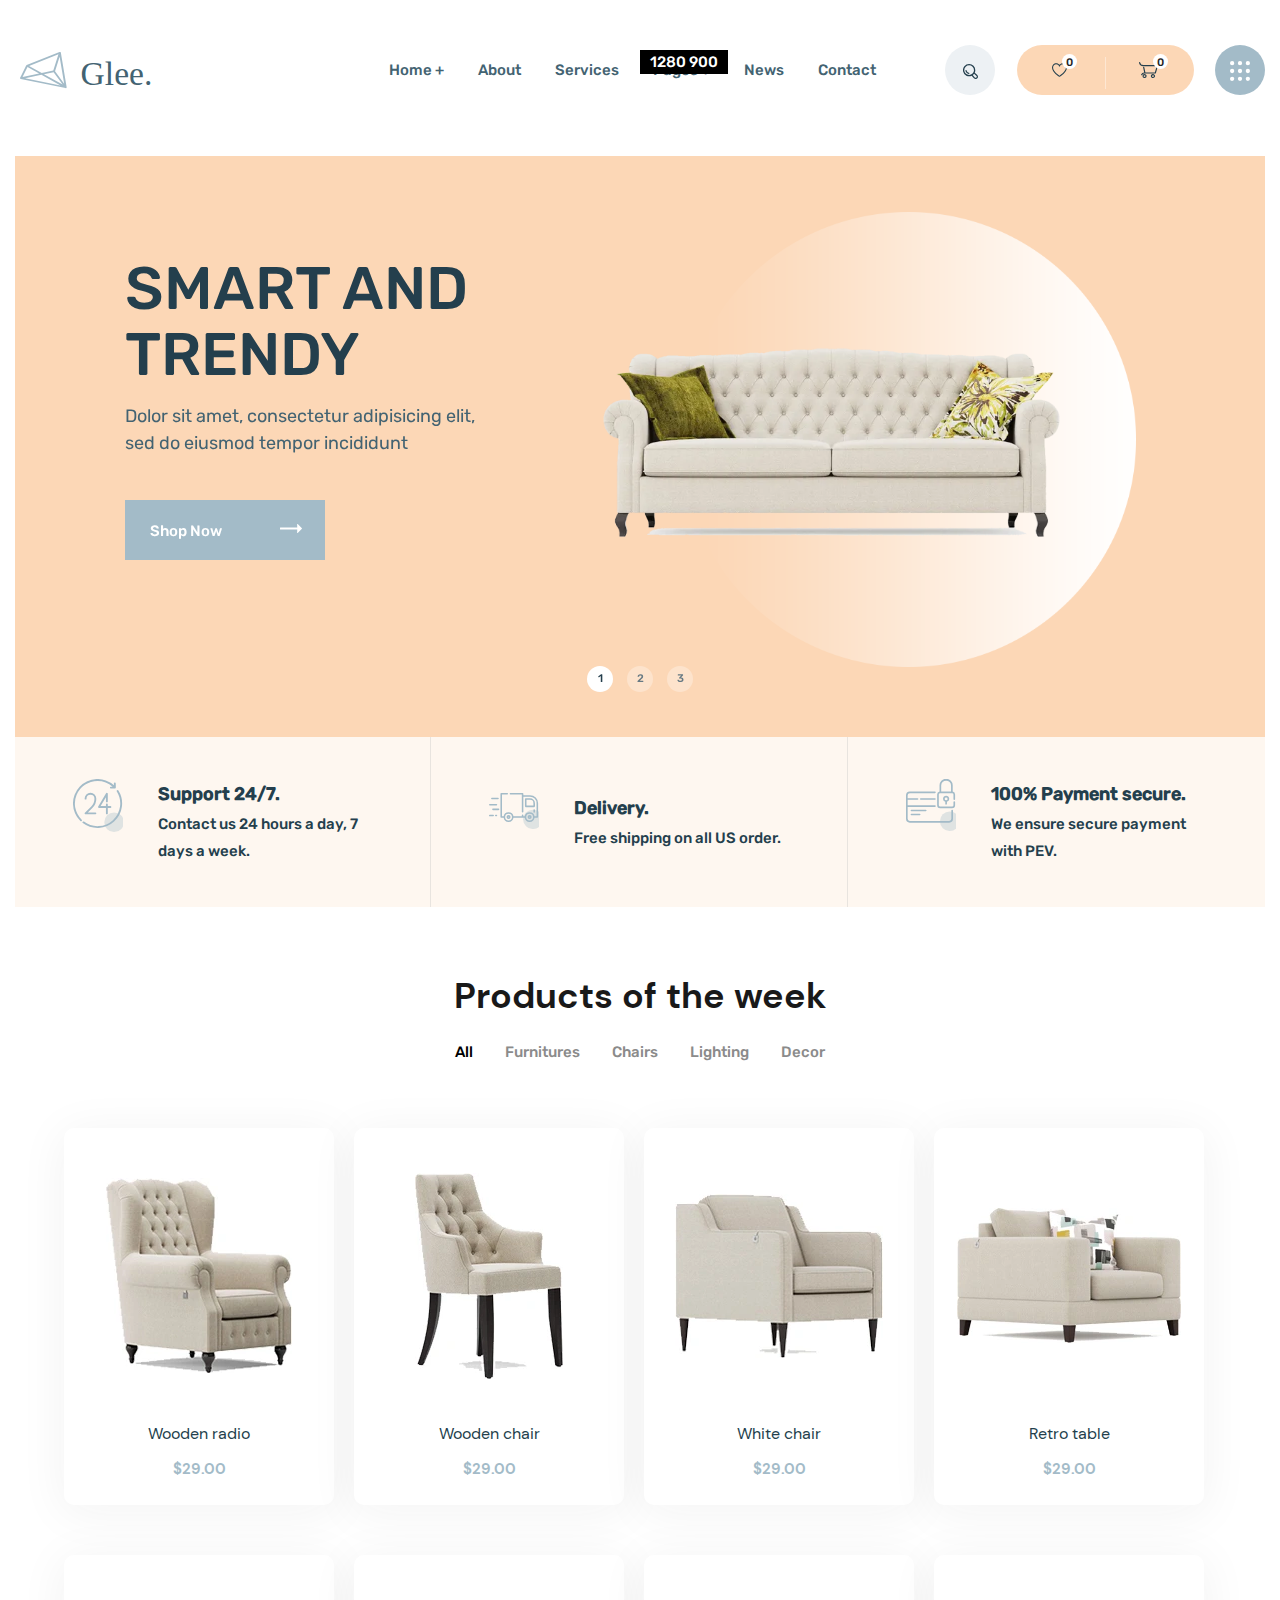
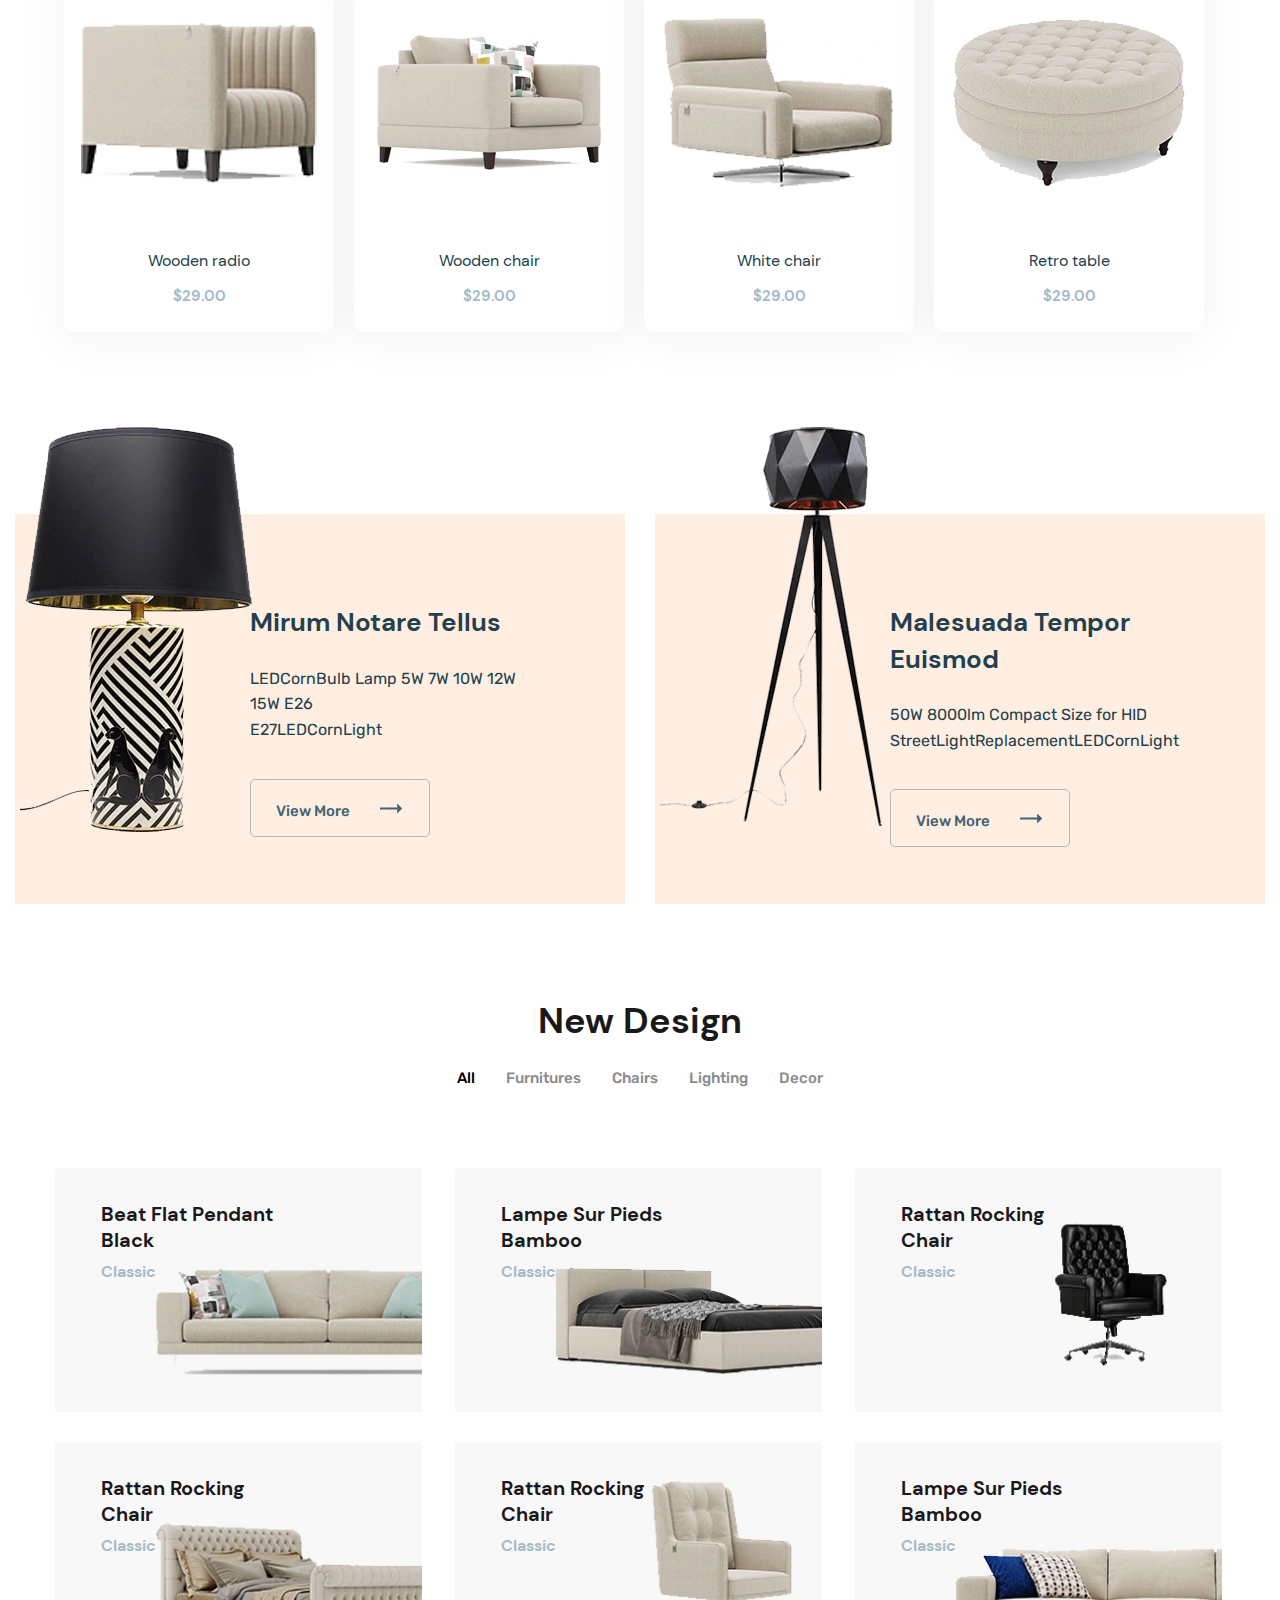
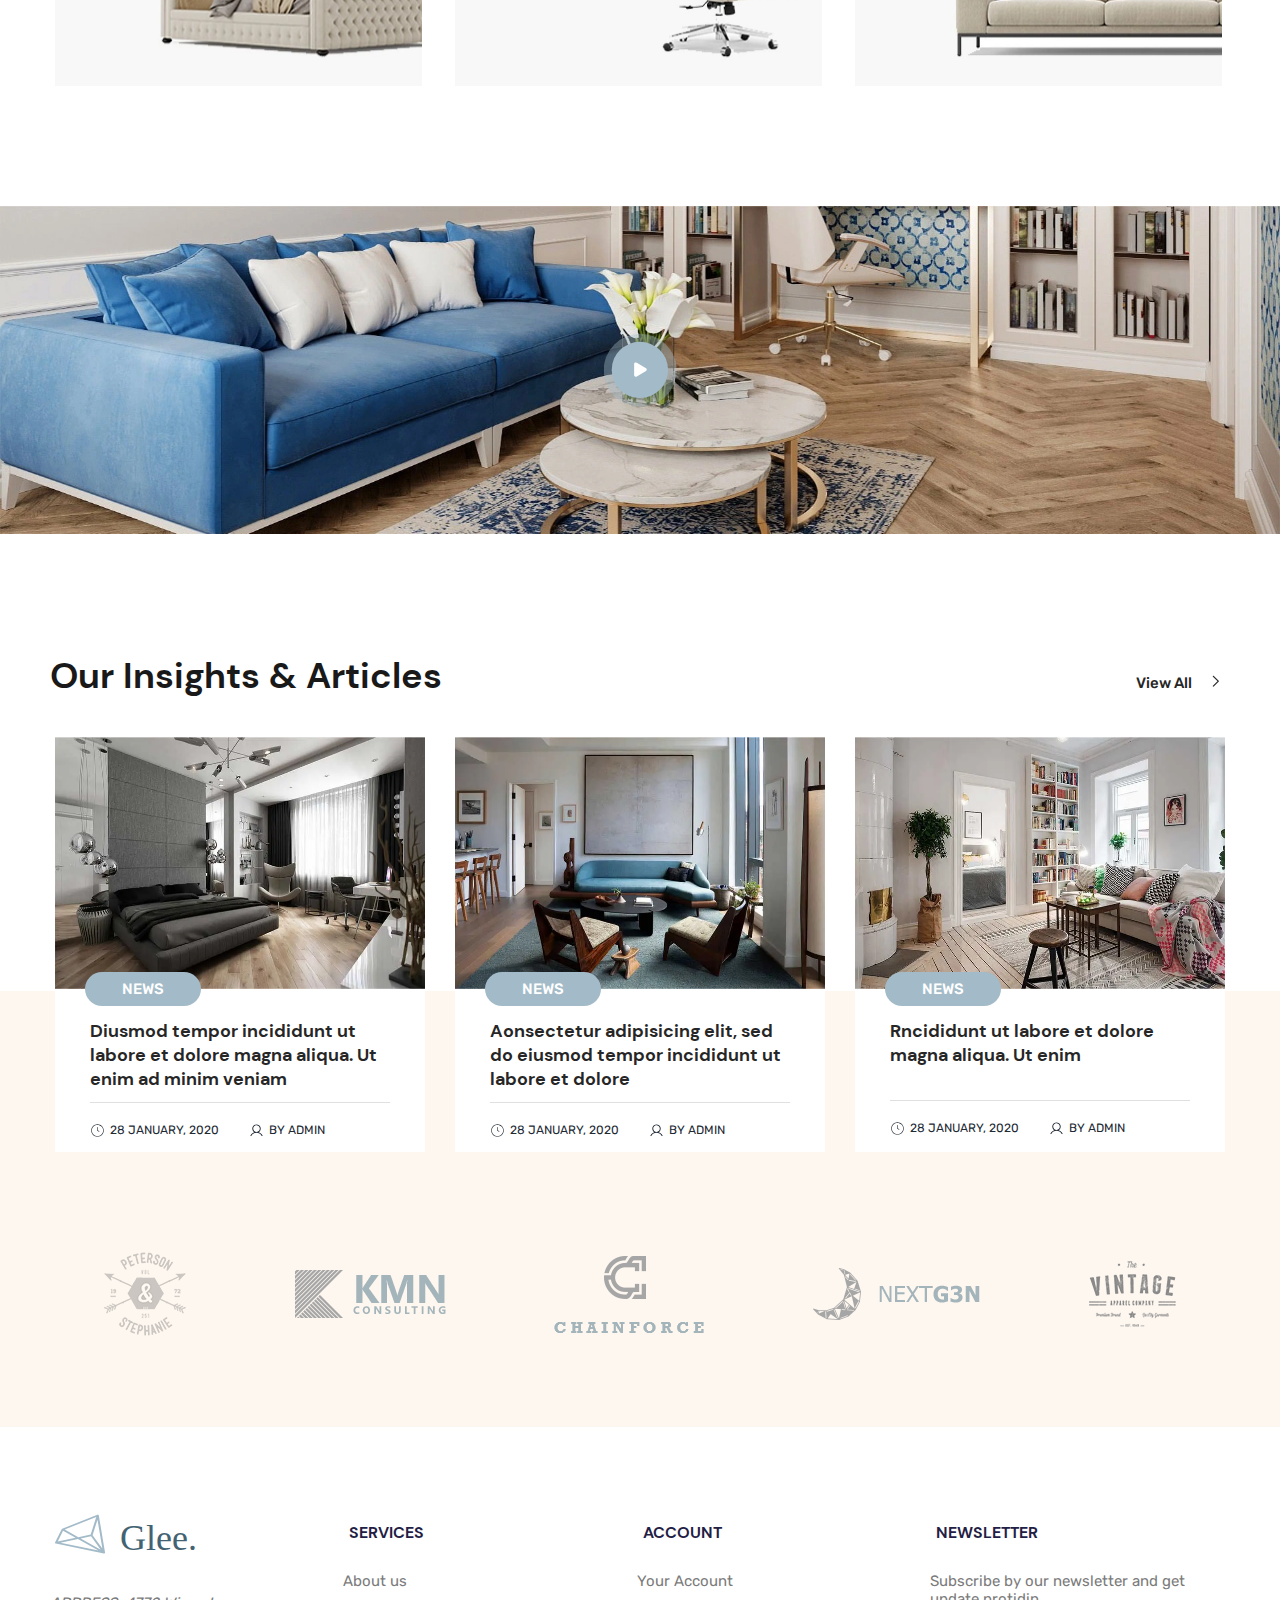
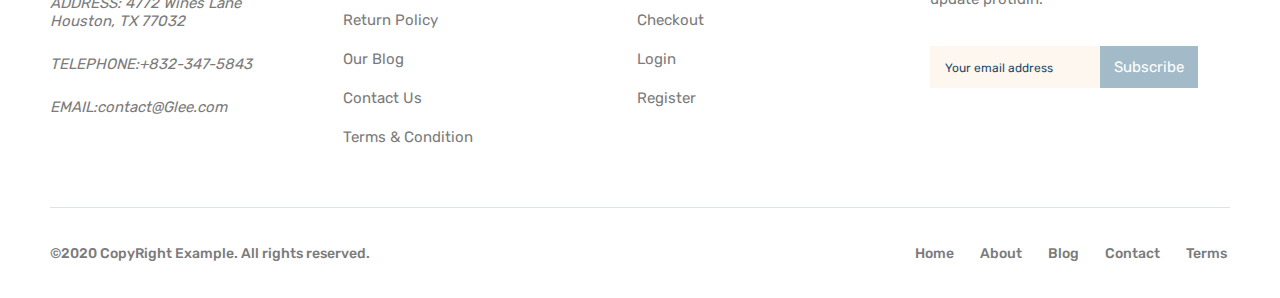
==== commit 5f3a37d4: "Updates" ====
--- a/index.html
+++ b/index.html
@@ -11,7 +11,7 @@
   <!-- <link
     href="https://fonts.googleapis.com/css2?family=Raleway:wght@600;700&family=Roboto+Condensed:ital,wght@0,300;0,400;0,700;1,300;1,400&display=swap"
     rel="stylesheet"> -->
-  <link rel="stylesheet" href="css/style.min.css?v=0.1.12">
+  <link rel="stylesheet" href="css/style.min.css?v=0.1.13">
   <meta name="application-name" content="Главная страница — Описание проекта">
   <meta name="apple-mobile-web-app-title" content="Главная страница — Описание проекта">
   <meta property="og:title" content="Главная страница — Описание проекта">
--- a/css/style.min.css
+++ b/css/style.min.css
@@ -1 +1 @@
-html{-webkit-box-sizing:border-box;box-sizing:border-box}*,*::after,*::before{-webkit-box-sizing:inherit;box-sizing:inherit}ul,ol{padding:0}ul{list-style:none}body,h1,h2,h3,h4,h5,h6,p,ul,ol,li,figure,figcaption,blockquote,dl,dd{margin:0}img{max-width:100%;display:block}input,button,textarea,select{font:inherit}a{text-decoration:none;cursor:pointer;color:#262626}input[type=number]::-webkit-outer-spin-button,input[type=number]::-webkit-inner-spin-button{-webkit-appearance:none}input[type=number],input[type=number]:hover,input[type=number]:focus{-webkit-appearance:none;appearance:none;-moz-appearance:textfield}.footer .footer-top__title,.contact__info-item-title,.contact__info-title,.filter__title-text,.ourteam__item-title,.statistics__item-text,.about-us__title,.blog__item-title,.design__item-type,.design__item-title,.design__item,.blurb__item-title,.categories-item-prise,.title{font-family:"DMSans-Bold",sans-serif;font-weight:700}.categories-item-title{font-family:"DMSans-Regular",sans-serif;font-weight:400}.product-tabs__top,.blog-one .comments-title,.blog-one__creator-name,.blog-one__text h3,.blog-one__text h4,.comments-form__title,.comments__content-name,.terms__title-info,.terms__title,.mold__btn-create,.mold__btn,.about-us__years,.top-slider__title,.menu__list-link,body{font-family:"Rubik-Medium",sans-serif;font-weight:500}.footer .footer-top,.product-tabs__content-item-text,.product-info__text,.product-info__title,.jq-number__field input,.product-one__btn,.product-one__text,.product-one__price,.product-one__title,.contact__info-text,.contact__info-subtitle,.contact-form__textarea,.contact-form__text-input,.blog-one__tags a,.blog-one__tags span,.blog-one__share span,.blog-one__creator-text,.blog-one__text blockquote,.blog-one__text p,.blog-one__text h2,.recent-posts__data,.recent-posts__title-link,.blog-page__item-title,.blog-page__item-time,.comments-form__textarea,.comments-form__text-input,.comments__content-text,.comments__content-data,.shop-content-item-text,.shop-content-item-prise,.shop-content-item-title,.filter-recent__price,.filter-recent__text,.filter-brand__num,.filter-brand__text,.filter-category__text,.terms__info,.terms__text,.ourteam__item-text,.about-us__text,.about-us__time-left p,.blog__box,.blurb__item-text,.top-slider__text,.menu__list-link:hover,.pagination__next,.pagination__link{font-family:"Rubik-Regular",sans-serif;font-weight:400}.footer .footer-top__form-btn,.product-one__btn,.contact-form__btn,.comments-form__btn,.top-slider__link{background-color:#a3bbc8;border:none;cursor:pointer;color:#fff;margin-left:-4px}.filter-brand__input,.filter-category__input{width:1px;height:1px;overflow:hidden;clip:rect(0 0 0 0);position:absolute}@font-face{font-family:"DMSans-Bold";font-weight:700;font-style:normal;src:local("DMSans-Bold"),url("../fonts/DMSans-Bold.woff2") format("woff2"),url("../fonts/DMSans-Bold.woff") format("woff");font-display:swap}@font-face{font-family:"DMSans-Regular";font-weight:400;font-style:normal;src:local("DMSans-Regular"),url("../fonts/DMSans-Regular.woff2") format("woff2"),url("../fonts/DMSans-Regular.woff") format("woff");font-display:swap}@font-face{font-family:"Rubik-Medium";font-weight:500;font-style:normal;src:local("Rubik-Medium"),url("../fonts/Rubik-Medium.woff2") format("woff2"),url("../fonts/Rubik-Medium.woff") format("woff");font-display:swap}@font-face{font-family:"Rubik-Regular";font-weight:400;font-style:normal;src:local("Rubik-Regular"),url("../fonts/Rubik-Regular.woff2") format("woff2"),url("../fonts/Rubik-Regular.woff") format("woff");font-display:swap}.slick-slider{position:relative;display:block;-webkit-box-sizing:border-box;box-sizing:border-box;-webkit-touch-callout:none;-webkit-user-select:none;-moz-user-select:none;-ms-user-select:none;user-select:none;-ms-touch-action:pan-y;touch-action:pan-y;-webkit-tap-highlight-color:rgba(0,0,0,0)}.slick-list{position:relative;overflow:hidden;display:block;margin:0;padding:0}.slick-list:focus{outline:none}.slick-list.dragging{cursor:pointer;cursor:hand}.slick-slider .slick-track,.slick-slider .slick-list{-webkit-transform:translate3d(0, 0, 0);-ms-transform:translate3d(0, 0, 0);transform:translate3d(0, 0, 0)}.slick-track{position:relative;left:0;top:0;display:block;margin-left:auto;margin-right:auto}.slick-track:before,.slick-track:after{content:"";display:table}.slick-track:after{clear:both}.slick-loading .slick-track{visibility:hidden}.slick-slide{float:left;height:100%;min-height:1px;display:none}[dir=rtl] .slick-slide{float:right}.slick-slide img{display:block}.slick-slide.slick-loading img{display:none}.slick-slide.dragging img{pointer-events:none}.slick-initialized .slick-slide{display:block}.slick-loading .slick-slide{visibility:hidden}.slick-vertical .slick-slide{display:block;height:auto;border:1px solid rgba(0,0,0,0)}.slick-arrow.slick-hidden{display:none}body.compensate-for-scrollbar{overflow:hidden}.fancybox-active{height:auto}.fancybox-is-hidden{left:-9999px;margin:0;position:absolute !important;top:-9999px;visibility:hidden}.fancybox-container{-webkit-backface-visibility:hidden;height:100%;left:0;outline:none;position:fixed;-webkit-tap-highlight-color:transparent;top:0;-ms-touch-action:manipulation;touch-action:manipulation;-webkit-transform:translateZ(0);transform:translateZ(0);width:100%;z-index:99992}.fancybox-container *{-webkit-box-sizing:border-box;box-sizing:border-box}.fancybox-outer,.fancybox-inner,.fancybox-bg,.fancybox-stage{bottom:0;left:0;position:absolute;right:0;top:0}.fancybox-outer{-webkit-overflow-scrolling:touch;overflow-y:auto}.fancybox-bg{background:rgb(30, 30, 30);opacity:0;-webkit-transition-duration:inherit;-o-transition-duration:inherit;transition-duration:inherit;-webkit-transition-property:opacity;-o-transition-property:opacity;transition-property:opacity;-webkit-transition-timing-function:cubic-bezier(0.47, 0, 0.74, 0.71);-o-transition-timing-function:cubic-bezier(0.47, 0, 0.74, 0.71);transition-timing-function:cubic-bezier(0.47, 0, 0.74, 0.71)}.fancybox-is-open .fancybox-bg{opacity:.9;-webkit-transition-timing-function:cubic-bezier(0.22, 0.61, 0.36, 1);-o-transition-timing-function:cubic-bezier(0.22, 0.61, 0.36, 1);transition-timing-function:cubic-bezier(0.22, 0.61, 0.36, 1)}.fancybox-infobar,.fancybox-toolbar,.fancybox-caption,.fancybox-navigation .fancybox-button{direction:ltr;opacity:0;position:absolute;-webkit-transition:opacity .25s ease,visibility 0s ease .25s;-o-transition:opacity .25s ease,visibility 0s ease .25s;transition:opacity .25s ease,visibility 0s ease .25s;visibility:hidden;z-index:99997}.fancybox-show-infobar .fancybox-infobar,.fancybox-show-toolbar .fancybox-toolbar,.fancybox-show-caption .fancybox-caption,.fancybox-show-nav .fancybox-navigation .fancybox-button{opacity:1;-webkit-transition:opacity .25s ease 0s,visibility 0s ease 0s;-o-transition:opacity .25s ease 0s,visibility 0s ease 0s;transition:opacity .25s ease 0s,visibility 0s ease 0s;visibility:visible}.fancybox-infobar{color:#ccc;font-size:13px;-webkit-font-smoothing:subpixel-antialiased;height:44px;left:0;line-height:44px;min-width:44px;mix-blend-mode:difference;padding:0 10px;pointer-events:none;top:0;-webkit-touch-callout:none;-webkit-user-select:none;-moz-user-select:none;-ms-user-select:none;user-select:none}.fancybox-toolbar{right:0;top:0}.fancybox-stage{direction:ltr;overflow:visible;-webkit-transform:translateZ(0);transform:translateZ(0);z-index:99994}.fancybox-is-open .fancybox-stage{overflow:hidden}.fancybox-slide{-webkit-backface-visibility:hidden;display:none;height:100%;left:0;outline:none;overflow:auto;-webkit-overflow-scrolling:touch;padding:44px;position:absolute;text-align:center;top:0;-webkit-transition-property:opacity,-webkit-transform;transition-property:opacity,-webkit-transform;-o-transition-property:transform,opacity;transition-property:transform,opacity;transition-property:transform,opacity,-webkit-transform;white-space:normal;width:100%;z-index:99994}.fancybox-slide::before{content:"";display:inline-block;font-size:0;height:100%;vertical-align:middle;width:0}.fancybox-is-sliding .fancybox-slide,.fancybox-slide--previous,.fancybox-slide--current,.fancybox-slide--next{display:block}.fancybox-slide--image{overflow:hidden;padding:44px 0}.fancybox-slide--image::before{display:none}.fancybox-slide--html{padding:6px}.fancybox-content{background:#fff;display:inline-block;margin:0;max-width:100%;overflow:auto;-webkit-overflow-scrolling:touch;padding:44px;position:relative;text-align:left;vertical-align:middle}.fancybox-slide--image .fancybox-content{-webkit-animation-timing-function:cubic-bezier(0.5, 0, 0.14, 1);animation-timing-function:cubic-bezier(0.5, 0, 0.14, 1);-webkit-backface-visibility:hidden;background:transparent;background-repeat:no-repeat;background-size:100% 100%;left:0;max-width:none;overflow:visible;padding:0;position:absolute;top:0;-ms-transform-origin:top left;-webkit-transform-origin:top left;transform-origin:top left;-webkit-transition-property:opacity,-webkit-transform;transition-property:opacity,-webkit-transform;-o-transition-property:transform,opacity;transition-property:transform,opacity;transition-property:transform,opacity,-webkit-transform;-webkit-user-select:none;-moz-user-select:none;-ms-user-select:none;user-select:none;z-index:99995}.fancybox-can-zoomOut .fancybox-content{cursor:-webkit-zoom-out;cursor:zoom-out}.fancybox-can-zoomIn .fancybox-content{cursor:-webkit-zoom-in;cursor:zoom-in}.fancybox-can-swipe .fancybox-content,.fancybox-can-pan .fancybox-content{cursor:-webkit-grab;cursor:grab}.fancybox-is-grabbing .fancybox-content{cursor:-webkit-grabbing;cursor:grabbing}.fancybox-container [data-selectable=true]{cursor:text}.fancybox-image,.fancybox-spaceball{background:transparent;border:0;height:100%;left:0;margin:0;max-height:none;max-width:none;padding:0;position:absolute;top:0;-webkit-user-select:none;-moz-user-select:none;-ms-user-select:none;user-select:none;width:100%}.fancybox-spaceball{z-index:1}.fancybox-slide--video .fancybox-content,.fancybox-slide--map .fancybox-content,.fancybox-slide--pdf .fancybox-content,.fancybox-slide--iframe .fancybox-content{height:100%;overflow:visible;padding:0;width:100%}.fancybox-slide--video .fancybox-content{background:#000}.fancybox-slide--map .fancybox-content{background:#e5e3df}.fancybox-slide--iframe .fancybox-content{background:#fff}.fancybox-video,.fancybox-iframe{background:transparent;border:0;display:block;height:100%;margin:0;overflow:hidden;padding:0;width:100%}.fancybox-iframe{left:0;position:absolute;top:0}.fancybox-error{background:#fff;cursor:default;max-width:400px;padding:40px;width:100%}.fancybox-error p{color:#444;font-size:16px;line-height:20px;margin:0;padding:0}.fancybox-button{background:rgba(30, 30, 30, 0.6);border:0;border-radius:0;-webkit-box-shadow:none;box-shadow:none;cursor:pointer;display:inline-block;height:44px;margin:0;padding:10px;position:relative;-webkit-transition:color .2s;-o-transition:color .2s;transition:color .2s;vertical-align:top;visibility:inherit;width:44px}.fancybox-button,.fancybox-button:visited,.fancybox-button:link{color:#ccc}.fancybox-button:hover{color:#fff}.fancybox-button:focus{outline:none}.fancybox-button.fancybox-focus{outline:1px dotted}.fancybox-button[disabled],.fancybox-button[disabled]:hover{color:#888;cursor:default;outline:none}.fancybox-button div{height:100%}.fancybox-button svg{display:block;height:100%;overflow:visible;position:relative;width:100%}.fancybox-button svg path{fill:currentColor;stroke-width:0}.fancybox-button--play svg:nth-child(2),.fancybox-button--fsenter svg:nth-child(2){display:none}.fancybox-button--pause svg:nth-child(1),.fancybox-button--fsexit svg:nth-child(1){display:none}.fancybox-progress{background:#ff5268;height:2px;left:0;position:absolute;right:0;top:0;-ms-transform:scaleX(0);-webkit-transform:scaleX(0);transform:scaleX(0);-ms-transform-origin:0;-webkit-transform-origin:0;transform-origin:0;-webkit-transition-property:-webkit-transform;transition-property:-webkit-transform;-o-transition-property:transform;transition-property:transform;transition-property:transform, -webkit-transform;-webkit-transition-timing-function:linear;-o-transition-timing-function:linear;transition-timing-function:linear;z-index:99998}.fancybox-close-small{background:transparent;border:0;border-radius:0;color:#ccc;cursor:pointer;opacity:.8;padding:8px;position:absolute;right:-12px;top:-44px;z-index:401}.fancybox-close-small:hover{color:#fff;opacity:1}.fancybox-slide--html .fancybox-close-small{color:currentColor;padding:10px;right:0;top:0}.fancybox-slide--image.fancybox-is-scaling .fancybox-content{overflow:hidden}.fancybox-is-scaling .fancybox-close-small,.fancybox-is-zoomable.fancybox-can-pan .fancybox-close-small{display:none}.fancybox-navigation .fancybox-button{background-clip:content-box;height:100px;opacity:0;position:absolute;top:calc(50% - 50px);width:70px}.fancybox-navigation .fancybox-button div{padding:7px}.fancybox-navigation .fancybox-button--arrow_left{left:0;left:env(safe-area-inset-left);padding:31px 26px 31px 6px}.fancybox-navigation .fancybox-button--arrow_right{padding:31px 6px 31px 26px;right:0;right:env(safe-area-inset-right)}.fancybox-caption{background:-webkit-gradient(linear, left bottom, left top, from(rgba(0, 0, 0, 0.85)), color-stop(50%, rgba(0, 0, 0, 0.3)), color-stop(65%, rgba(0, 0, 0, 0.15)), color-stop(75.5%, rgba(0, 0, 0, 0.075)), color-stop(82.85%, rgba(0, 0, 0, 0.037)), color-stop(88%, rgba(0, 0, 0, 0.019)), to(rgba(0, 0, 0, 0)));background:-o-linear-gradient(bottom, rgba(0, 0, 0, 0.85) 0%, rgba(0, 0, 0, 0.3) 50%, rgba(0, 0, 0, 0.15) 65%, rgba(0, 0, 0, 0.075) 75.5%, rgba(0, 0, 0, 0.037) 82.85%, rgba(0, 0, 0, 0.019) 88%, rgba(0, 0, 0, 0) 100%);background:linear-gradient(to top, rgba(0, 0, 0, 0.85) 0%, rgba(0, 0, 0, 0.3) 50%, rgba(0, 0, 0, 0.15) 65%, rgba(0, 0, 0, 0.075) 75.5%, rgba(0, 0, 0, 0.037) 82.85%, rgba(0, 0, 0, 0.019) 88%, rgba(0, 0, 0, 0) 100%);bottom:0;color:#eee;font-size:14px;font-weight:400;left:0;line-height:1.5;padding:75px 44px 25px 44px;pointer-events:none;right:0;text-align:center;z-index:99996}@supports(padding: max(0px)){.fancybox-caption{padding:75px max(44px,env(safe-area-inset-right)) max(25px,env(safe-area-inset-bottom)) max(44px,env(safe-area-inset-left))}}.fancybox-caption--separate{margin-top:-50px}.fancybox-caption__body{max-height:50vh;overflow:auto;pointer-events:all}.fancybox-caption a,.fancybox-caption a:link,.fancybox-caption a:visited{color:#ccc;text-decoration:none}.fancybox-caption a:hover{color:#fff;text-decoration:underline}.fancybox-loading{-webkit-animation:fancybox-rotate 1s linear infinite;animation:fancybox-rotate 1s linear infinite;background:transparent;border:4px solid #888;border-bottom-color:#fff;border-radius:50%;height:50px;left:50%;margin:-25px 0 0 -25px;opacity:.7;padding:0;position:absolute;top:50%;width:50px;z-index:99999}@-webkit-keyframes fancybox-rotate{100%{-webkit-transform:rotate(360deg);transform:rotate(360deg)}}@keyframes fancybox-rotate{100%{-webkit-transform:rotate(360deg);transform:rotate(360deg)}}.fancybox-animated{-webkit-transition-timing-function:cubic-bezier(0, 0, 0.25, 1);-o-transition-timing-function:cubic-bezier(0, 0, 0.25, 1);transition-timing-function:cubic-bezier(0, 0, 0.25, 1)}.fancybox-fx-slide.fancybox-slide--previous{opacity:0;-webkit-transform:translate3d(-100%, 0, 0);transform:translate3d(-100%, 0, 0)}.fancybox-fx-slide.fancybox-slide--next{opacity:0;-webkit-transform:translate3d(100%, 0, 0);transform:translate3d(100%, 0, 0)}.fancybox-fx-slide.fancybox-slide--current{opacity:1;-webkit-transform:translate3d(0, 0, 0);transform:translate3d(0, 0, 0)}.fancybox-fx-fade.fancybox-slide--previous,.fancybox-fx-fade.fancybox-slide--next{opacity:0;-webkit-transition-timing-function:cubic-bezier(0.19, 1, 0.22, 1);-o-transition-timing-function:cubic-bezier(0.19, 1, 0.22, 1);transition-timing-function:cubic-bezier(0.19, 1, 0.22, 1)}.fancybox-fx-fade.fancybox-slide--current{opacity:1}.fancybox-fx-zoom-in-out.fancybox-slide--previous{opacity:0;-webkit-transform:scale3d(1.5, 1.5, 1.5);transform:scale3d(1.5, 1.5, 1.5)}.fancybox-fx-zoom-in-out.fancybox-slide--next{opacity:0;-webkit-transform:scale3d(0.5, 0.5, 0.5);transform:scale3d(0.5, 0.5, 0.5)}.fancybox-fx-zoom-in-out.fancybox-slide--current{opacity:1;-webkit-transform:scale3d(1, 1, 1);transform:scale3d(1, 1, 1)}.fancybox-fx-rotate.fancybox-slide--previous{opacity:0;-ms-transform:rotate(-360deg);-webkit-transform:rotate(-360deg);transform:rotate(-360deg)}.fancybox-fx-rotate.fancybox-slide--next{opacity:0;-ms-transform:rotate(360deg);-webkit-transform:rotate(360deg);transform:rotate(360deg)}.fancybox-fx-rotate.fancybox-slide--current{opacity:1;-ms-transform:rotate(0deg);-webkit-transform:rotate(0deg);transform:rotate(0deg)}.fancybox-fx-circular.fancybox-slide--previous{opacity:0;-webkit-transform:scale3d(0, 0, 0) translate3d(-100%, 0, 0);transform:scale3d(0, 0, 0) translate3d(-100%, 0, 0)}.fancybox-fx-circular.fancybox-slide--next{opacity:0;-webkit-transform:scale3d(0, 0, 0) translate3d(100%, 0, 0);transform:scale3d(0, 0, 0) translate3d(100%, 0, 0)}.fancybox-fx-circular.fancybox-slide--current{opacity:1;-webkit-transform:scale3d(1, 1, 1) translate3d(0, 0, 0);transform:scale3d(1, 1, 1) translate3d(0, 0, 0)}.fancybox-fx-tube.fancybox-slide--previous{-webkit-transform:translate3d(-100%, 0, 0) scale(0.1) skew(-10deg);transform:translate3d(-100%, 0, 0) scale(0.1) skew(-10deg)}.fancybox-fx-tube.fancybox-slide--next{-webkit-transform:translate3d(100%, 0, 0) scale(0.1) skew(10deg);transform:translate3d(100%, 0, 0) scale(0.1) skew(10deg)}.fancybox-fx-tube.fancybox-slide--current{-webkit-transform:translate3d(0, 0, 0) scale(1);transform:translate3d(0, 0, 0) scale(1)}@media all and (max-height: 576px){.fancybox-slide{padding-left:6px;padding-right:6px}.fancybox-slide--image{padding:6px 0}.fancybox-close-small{right:-6px}.fancybox-slide--image .fancybox-close-small{background:#4e4e4e;color:#f2f4f6;height:36px;opacity:1;padding:6px;right:0;top:0;width:36px}.fancybox-caption{padding-left:12px;padding-right:12px}@supports(padding: max(0px)){.fancybox-caption{padding-left:max(12px,env(safe-area-inset-left));padding-right:max(12px,env(safe-area-inset-right))}}}.fancybox-share{background:#f4f4f4;border-radius:3px;max-width:90%;padding:30px;text-align:center}.fancybox-share h1{color:#222;font-size:35px;font-weight:700;margin:0 0 20px 0}.fancybox-share p{margin:0;padding:0}.fancybox-share__button{border:0;border-radius:3px;display:inline-block;font-size:14px;font-weight:700;line-height:40px;margin:0 5px 10px 5px;min-width:130px;padding:0 15px;text-decoration:none;-webkit-transition:all .2s;-o-transition:all .2s;transition:all .2s;-webkit-user-select:none;-moz-user-select:none;-ms-user-select:none;user-select:none;white-space:nowrap}.fancybox-share__button:visited,.fancybox-share__button:link{color:#fff}.fancybox-share__button:hover{text-decoration:none}.fancybox-share__button--fb{background:#3b5998}.fancybox-share__button--fb:hover{background:#344e86}.fancybox-share__button--pt{background:#bd081d}.fancybox-share__button--pt:hover{background:#aa0719}.fancybox-share__button--tw{background:#1da1f2}.fancybox-share__button--tw:hover{background:#0d95e8}.fancybox-share__button svg{height:25px;margin-right:7px;position:relative;top:-1px;vertical-align:middle;width:25px}.fancybox-share__button svg path{fill:#fff}.fancybox-share__input{background:transparent;border:0;border-bottom:1px solid #d7d7d7;border-radius:0;color:#5d5b5b;font-size:14px;margin:10px 0 0 0;outline:none;padding:10px 15px;width:100%}.fancybox-thumbs{background:#ddd;bottom:0;display:none;margin:0;-webkit-overflow-scrolling:touch;-ms-overflow-style:-ms-autohiding-scrollbar;padding:2px 2px 4px 2px;position:absolute;right:0;-webkit-tap-highlight-color:rgba(0, 0, 0, 0);top:0;width:212px;z-index:99995}.fancybox-thumbs-x{overflow-x:auto;overflow-y:hidden}.fancybox-show-thumbs .fancybox-thumbs{display:block}.fancybox-show-thumbs .fancybox-inner{right:212px}.fancybox-thumbs__list{font-size:0;height:100%;list-style:none;margin:0;overflow-x:hidden;overflow-y:auto;padding:0;position:absolute;position:relative;white-space:nowrap;width:100%}.fancybox-thumbs-x .fancybox-thumbs__list{overflow:hidden}.fancybox-thumbs-y .fancybox-thumbs__list::-webkit-scrollbar{width:7px}.fancybox-thumbs-y .fancybox-thumbs__list::-webkit-scrollbar-track{background:#fff;border-radius:10px;-webkit-box-shadow:inset 0 0 6px rgba(0, 0, 0, 0.3);box-shadow:inset 0 0 6px rgba(0, 0, 0, 0.3)}.fancybox-thumbs-y .fancybox-thumbs__list::-webkit-scrollbar-thumb{background:#2a2a2a;border-radius:10px}.fancybox-thumbs__list a{-webkit-backface-visibility:hidden;backface-visibility:hidden;background-color:rgba(0, 0, 0, 0.1);background-position:center center;background-repeat:no-repeat;background-size:cover;cursor:pointer;float:left;height:75px;margin:2px;max-height:calc(100% - 8px);max-width:calc(50% - 4px);outline:none;overflow:hidden;padding:0;position:relative;-webkit-tap-highlight-color:transparent;width:100px}.fancybox-thumbs__list a::before{border:6px solid #ff5268;bottom:0;content:"";left:0;opacity:0;position:absolute;right:0;top:0;-webkit-transition:all .2s cubic-bezier(0.25, 0.46, 0.45, 0.94);-o-transition:all .2s cubic-bezier(0.25, 0.46, 0.45, 0.94);transition:all .2s cubic-bezier(0.25, 0.46, 0.45, 0.94);z-index:99991}.fancybox-thumbs__list a:focus::before{opacity:.5}.fancybox-thumbs__list a.fancybox-thumbs-active::before{opacity:1}@media all and (max-width: 576px){.fancybox-thumbs{width:110px}.fancybox-show-thumbs .fancybox-inner{right:110px}.fancybox-thumbs__list a{max-width:calc(100% - 10px)}}.irs{position:relative;display:block;-webkit-touch-callout:none;-webkit-user-select:none;-moz-user-select:none;-ms-user-select:none;user-select:none;font-size:12px;font-family:Arial,sans-serif}.irs-line{position:relative;display:block;overflow:hidden;outline:none !important}.irs-bar{position:absolute;display:block;left:0;width:0}.irs-shadow{position:absolute;display:none;left:0;width:0}.irs-handle{position:absolute;display:block;-webkit-box-sizing:border-box;box-sizing:border-box;cursor:default;z-index:1}.irs-handle.type_last{z-index:2}.irs-min,.irs-max{position:absolute;display:block;cursor:default}.irs-min{left:0}.irs-max{right:0}.irs-from,.irs-to,.irs-single{position:absolute;display:block;top:0;left:0;cursor:default;white-space:nowrap}.irs-grid{position:absolute;display:none;bottom:0;left:0;width:100%;height:20px}.irs-with-grid .irs-grid{display:block}.irs-grid-pol{position:absolute;top:0;left:0;width:1px;height:8px;background:#000}.irs-grid-pol.small{height:4px}.irs-grid-text{position:absolute;bottom:0;left:0;white-space:nowrap;text-align:center;font-size:9px;line-height:9px;padding:0 3px;color:#000}.irs-disable-mask{position:absolute;display:block;top:0;left:-1%;width:102%;height:100%;cursor:default;background:rgba(0, 0, 0, 0);z-index:2}.lt-ie9 .irs-disable-mask{background:#000;filter:alpha(opacity=0);cursor:not-allowed}.irs-disabled{opacity:.4}.irs-hidden-input{position:absolute !important;display:block !important;top:0 !important;left:0 !important;width:0 !important;height:0 !important;font-size:0 !important;line-height:0 !important;padding:0 !important;margin:0 !important;overflow:hidden;outline:none !important;z-index:-9999 !important;background:none !important;border-style:solid !important;border-color:transparent !important}.irs--flat{height:40px}.irs--flat.irs-with-grid{height:60px}.irs--flat .irs-line{top:25px;height:12px;background-color:#e1e4e9;border-radius:4px}.irs--flat .irs-bar{top:25px;height:12px;background-color:#ed5565}.irs--flat .irs-bar--single{border-radius:4px 0 0 4px}.irs--flat .irs-shadow{height:1px;bottom:16px;background-color:#e1e4e9}.irs--flat .irs-handle{top:22px;width:16px;height:18px;background-color:transparent}.irs--flat .irs-handle>i:first-child{position:absolute;display:block;top:0;left:50%;width:2px;height:100%;margin-left:-1px;background-color:#da4453}.irs--flat .irs-handle.state_hover>i:first-child,.irs--flat .irs-handle:hover>i:first-child{background-color:#a43540}.irs--flat .irs-min,.irs--flat .irs-max{top:0;padding:1px 3px;color:#999;font-size:10px;line-height:1.333;text-shadow:none;background-color:#e1e4e9;border-radius:4px}.irs--flat .irs-from,.irs--flat .irs-to,.irs--flat .irs-single{color:white;font-size:10px;line-height:1.333;text-shadow:none;padding:1px 5px;background-color:#ed5565;border-radius:4px}.irs--flat .irs-from:before,.irs--flat .irs-to:before,.irs--flat .irs-single:before{position:absolute;display:block;content:"";bottom:-6px;left:50%;width:0;height:0;margin-left:-3px;overflow:hidden;border:3px solid transparent;border-top-color:#ed5565}.irs--flat .irs-grid-pol{background-color:#e1e4e9}.irs--flat .irs-grid-text{color:#999}.irs--big{height:55px}.irs--big.irs-with-grid{height:70px}.irs--big .irs-line{top:33px;height:12px;background-color:white;background:-webkit-gradient(linear, left top, left bottom, color-stop(-50%, #ddd), color-stop(150%, white));background:-o-linear-gradient(top, #ddd -50%, white 150%);background:linear-gradient(to bottom, #ddd -50%, white 150%);border:1px solid #ccc;border-radius:12px}.irs--big .irs-bar{top:33px;height:12px;background-color:#92bce0;border:1px solid #428bca;background:-webkit-gradient(linear, left top, left bottom, from(#ffffff), color-stop(30%, #428bca), to(#b9d4ec));background:-o-linear-gradient(top, #ffffff 0%, #428bca 30%, #b9d4ec 100%);background:linear-gradient(to bottom, #ffffff 0%, #428bca 30%, #b9d4ec 100%);-webkit-box-shadow:inset 0 0 1px 1px rgba(255, 255, 255, 0.5);box-shadow:inset 0 0 1px 1px rgba(255, 255, 255, 0.5)}.irs--big .irs-bar--single{border-radius:12px 0 0 12px}.irs--big .irs-shadow{height:1px;bottom:16px;background-color:rgba(66, 139, 202, 0.5)}.irs--big .irs-handle{top:25px;width:30px;height:30px;border:1px solid rgba(0, 0, 0, 0.3);background-color:#cbcfd5;background:-webkit-gradient(linear, left top, left bottom, from(white), color-stop(30%, #B4B9BE), to(white));background:-o-linear-gradient(top, white 0%, #B4B9BE 30%, white 100%);background:linear-gradient(to bottom, white 0%, #B4B9BE 30%, white 100%);-webkit-box-shadow:1px 1px 2px rgba(0, 0, 0, 0.2),inset 0 0 3px 1px white;box-shadow:1px 1px 2px rgba(0, 0, 0, 0.2),inset 0 0 3px 1px white;border-radius:30px}.irs--big .irs-handle.state_hover,.irs--big .irs-handle:hover{border-color:rgba(0, 0, 0, 0.45);background-color:#939ba7;background:-webkit-gradient(linear, left top, left bottom, from(white), color-stop(30%, #919BA5), to(white));background:-o-linear-gradient(top, white 0%, #919BA5 30%, white 100%);background:linear-gradient(to bottom, white 0%, #919BA5 30%, white 100%)}.irs--big .irs-min,.irs--big .irs-max{top:0;padding:1px 5px;color:white;text-shadow:none;background-color:#9f9f9f;border-radius:3px}.irs--big .irs-from,.irs--big .irs-to,.irs--big .irs-single{color:white;text-shadow:none;padding:1px 5px;background-color:#428bca;background:-webkit-gradient(linear, left top, left bottom, from(#428bca), to(#3071a9));background:-o-linear-gradient(top, #428bca 0%, #3071a9 100%);background:linear-gradient(to bottom, #428bca 0%, #3071a9 100%);border-radius:3px}.irs--big .irs-grid-pol{background-color:#428bca}.irs--big .irs-grid-text{color:#428bca}.irs--modern{height:55px}.irs--modern.irs-with-grid{height:55px}.irs--modern .irs-line{top:25px;height:5px;background-color:#d1d6e0;background:-webkit-gradient(linear, left top, left bottom, from(#e0e4ea), to(#d1d6e0));background:-o-linear-gradient(top, #e0e4ea 0%, #d1d6e0 100%);background:linear-gradient(to bottom, #e0e4ea 0%, #d1d6e0 100%);border:1px solid #a3adc1;border-bottom-width:0;border-radius:5px}.irs--modern .irs-bar{top:25px;height:5px;background:#20b426;background:-webkit-gradient(linear, left top, left bottom, from(#20b426), to(#18891d));background:-o-linear-gradient(top, #20b426 0%, #18891d 100%);background:linear-gradient(to bottom, #20b426 0%, #18891d 100%)}.irs--modern .irs-bar--single{border-radius:5px 0 0 5px}.irs--modern .irs-shadow{height:1px;bottom:21px;background-color:rgba(209, 214, 224, 0.5)}.irs--modern .irs-handle{top:37px;width:12px;height:13px;border:1px solid #a3adc1;border-top-width:0;-webkit-box-shadow:1px 1px 1px rgba(0, 0, 0, 0.1);box-shadow:1px 1px 1px rgba(0, 0, 0, 0.1);border-radius:0 0 3px 3px}.irs--modern .irs-handle>i:nth-child(1){position:absolute;display:block;top:-4px;left:1px;width:6px;height:6px;border:1px solid #a3adc1;background:white;-webkit-transform:rotate(45deg);-ms-transform:rotate(45deg);transform:rotate(45deg)}.irs--modern .irs-handle>i:nth-child(2){position:absolute;display:block;-webkit-box-sizing:border-box;box-sizing:border-box;top:0;left:0;width:10px;height:12px;background:#e9e6e6;background:-webkit-gradient(linear, left top, left bottom, from(white), to(#e9e6e6));background:-o-linear-gradient(top, white 0%, #e9e6e6 100%);background:linear-gradient(to bottom, white 0%, #e9e6e6 100%);border-radius:0 0 3px 3px}.irs--modern .irs-handle>i:nth-child(3){position:absolute;display:block;-webkit-box-sizing:border-box;box-sizing:border-box;top:3px;left:3px;width:4px;height:5px;border-left:1px solid #a3adc1;border-right:1px solid #a3adc1}.irs--modern .irs-handle.state_hover,.irs--modern .irs-handle:hover{border-color:#7685a2;background:#c3c7cd;background:-webkit-gradient(linear, left top, left bottom, from(#ffffff), color-stop(30%, #919ba5), to(#ffffff));background:-o-linear-gradient(top, #ffffff 0%, #919ba5 30%, #ffffff 100%);background:linear-gradient(to bottom, #ffffff 0%, #919ba5 30%, #ffffff 100%)}.irs--modern .irs-handle.state_hover>i:nth-child(1),.irs--modern .irs-handle:hover>i:nth-child(1){border-color:#7685a2}.irs--modern .irs-handle.state_hover>i:nth-child(3),.irs--modern .irs-handle:hover>i:nth-child(3){border-color:#48536a}.irs--modern .irs-min,.irs--modern .irs-max{top:0;font-size:10px;line-height:1.333;text-shadow:none;padding:1px 5px;color:white;background-color:#d1d6e0;border-radius:5px}.irs--modern .irs-from,.irs--modern .irs-to,.irs--modern .irs-single{font-size:10px;line-height:1.333;text-shadow:none;padding:1px 5px;background-color:#20b426;color:white;border-radius:5px}.irs--modern .irs-from:before,.irs--modern .irs-to:before,.irs--modern .irs-single:before{position:absolute;display:block;content:"";bottom:-6px;left:50%;width:0;height:0;margin-left:-3px;overflow:hidden;border:3px solid transparent;border-top-color:#20b426}.irs--modern .irs-grid{height:25px}.irs--modern .irs-grid-pol{background-color:#dedede}.irs--modern .irs-grid-text{color:silver;font-size:13px}.irs--sharp{height:50px;font-size:12px;line-height:1}.irs--sharp.irs-with-grid{height:57px}.irs--sharp .irs-line{top:30px;height:2px;background-color:black;border-radius:2px}.irs--sharp .irs-bar{top:30px;height:2px;background-color:#ee22fa}.irs--sharp .irs-bar--single{border-radius:2px 0 0 2px}.irs--sharp .irs-shadow{height:1px;bottom:21px;background-color:rgba(0, 0, 0, 0.5)}.irs--sharp .irs-handle{top:25px;width:10px;height:10px;background-color:#a804b2}.irs--sharp .irs-handle>i:first-child{position:absolute;display:block;top:100%;left:0;width:0;height:0;border:5px solid transparent;border-top-color:#a804b2}.irs--sharp .irs-handle.state_hover,.irs--sharp .irs-handle:hover{background-color:black}.irs--sharp .irs-handle.state_hover>i:first-child,.irs--sharp .irs-handle:hover>i:first-child{border-top-color:black}.irs--sharp .irs-min,.irs--sharp .irs-max{color:white;font-size:14px;line-height:1;top:0;padding:3px 4px;opacity:.4;background-color:#a804b2;border-radius:2px}.irs--sharp .irs-from,.irs--sharp .irs-to,.irs--sharp .irs-single{font-size:14px;line-height:1;text-shadow:none;padding:3px 4px;background-color:#a804b2;color:white;border-radius:2px}.irs--sharp .irs-from:before,.irs--sharp .irs-to:before,.irs--sharp .irs-single:before{position:absolute;display:block;content:"";bottom:-6px;left:50%;width:0;height:0;margin-left:-3px;overflow:hidden;border:3px solid transparent;border-top-color:#a804b2}.irs--sharp .irs-grid{height:25px}.irs--sharp .irs-grid-pol{background-color:#dedede}.irs--sharp .irs-grid-text{color:silver;font-size:13px}.irs--round{height:50px}.irs--round.irs-with-grid{height:65px}.irs--round .irs-line{top:36px;height:4px;background-color:#dee4ec;border-radius:4px}.irs--round .irs-bar{top:36px;height:4px;background-color:#006cfa}.irs--round .irs-bar--single{border-radius:4px 0 0 4px}.irs--round .irs-shadow{height:4px;bottom:21px;background-color:rgba(222, 228, 236, 0.5)}.irs--round .irs-handle{top:26px;width:24px;height:24px;border:4px solid #006cfa;background-color:white;border-radius:24px;-webkit-box-shadow:0 1px 3px rgba(0, 0, 255, 0.3);box-shadow:0 1px 3px rgba(0, 0, 255, 0.3)}.irs--round .irs-handle.state_hover,.irs--round .irs-handle:hover{background-color:#f0f6ff}.irs--round .irs-min,.irs--round .irs-max{color:#333;font-size:14px;line-height:1;top:0;padding:3px 5px;background-color:rgba(0, 0, 0, 0.1);border-radius:4px}.irs--round .irs-from,.irs--round .irs-to,.irs--round .irs-single{font-size:14px;line-height:1;text-shadow:none;padding:3px 5px;background-color:#006cfa;color:white;border-radius:4px}.irs--round .irs-from:before,.irs--round .irs-to:before,.irs--round .irs-single:before{position:absolute;display:block;content:"";bottom:-6px;left:50%;width:0;height:0;margin-left:-3px;overflow:hidden;border:3px solid transparent;border-top-color:#006cfa}.irs--round .irs-grid{height:25px}.irs--round .irs-grid-pol{background-color:#dedede}.irs--round .irs-grid-text{color:silver;font-size:13px}.irs--square{height:50px}.irs--square.irs-with-grid{height:60px}.irs--square .irs-line{top:31px;height:4px;background-color:#dedede}.irs--square .irs-bar{top:31px;height:4px;background-color:black}.irs--square .irs-shadow{height:2px;bottom:21px;background-color:#dedede}.irs--square .irs-handle{top:25px;width:16px;height:16px;border:3px solid black;background-color:white;-webkit-transform:rotate(45deg);-ms-transform:rotate(45deg);transform:rotate(45deg)}.irs--square .irs-handle.state_hover,.irs--square .irs-handle:hover{background-color:#f0f6ff}.irs--square .irs-min,.irs--square .irs-max{color:#333;font-size:14px;line-height:1;top:0;padding:3px 5px;background-color:rgba(0, 0, 0, 0.1)}.irs--square .irs-from,.irs--square .irs-to,.irs--square .irs-single{font-size:14px;line-height:1;text-shadow:none;padding:3px 5px;background-color:black;color:white}.irs--square .irs-grid{height:25px}.irs--square .irs-grid-pol{background-color:#dedede}.irs--square .irs-grid-text{color:silver;font-size:11px}.jq-ry-container{position:relative;padding:0 5px;line-height:0;display:block;cursor:pointer;-webkit-box-sizing:content-box;box-sizing:content-box;direction:ltr}.jq-ry-container[readonly=readonly]{cursor:default}.jq-ry-container>.jq-ry-group-wrapper{position:relative;width:100%}.jq-ry-container>.jq-ry-group-wrapper>.jq-ry-group{position:relative;line-height:0;z-index:10;white-space:nowrap}.jq-ry-container>.jq-ry-group-wrapper>.jq-ry-group>svg{display:inline-block}.jq-ry-container>.jq-ry-group-wrapper>.jq-ry-group.jq-ry-normal-group{width:100%}.jq-ry-container>.jq-ry-group-wrapper>.jq-ry-group.jq-ry-rated-group{width:0;z-index:11;position:absolute;top:0;left:0;overflow:hidden}.hidden{visibility:hidden}.display-parametr{position:fixed;min-width:50px;height:1.5rem;padding:0 10px;line-height:1.5rem;background-color:#000;color:#fff;top:50px;left:50%}body{font-size:15px;color:#243f4d}.parent{display:-webkit-box;display:-ms-flexbox;display:flex;-webkit-box-pack:justify;-ms-flex-pack:justify;justify-content:space-between;-webkit-box-orient:vertical;-webkit-box-direction:normal;-ms-flex-direction:column;flex-direction:column;min-height:100vh;padding-top:40px;max-width:1950px;margin:0 auto}.container{max-width:1790px;margin:0 auto;padding:0 15px}.container1170{max-width:1210px;margin:0 auto;padding:0 15px}.logo{-ms-flex-preferred-size:148px;flex-basis:148px;-ms-flex-negative:0;flex-shrink:0;padding:5px}.logo:focus{background-color:#f9fafb;border-color:#f9fafb;-webkit-box-shadow:0 0 0 .25rem rgba(211,212,213,.5);box-shadow:0 0 0 .25rem rgba(211,212,213,.5);outline:0;border-radius:10px}.logo img{width:148px;height:50px}.title{text-align:center;font-size:36px;line-height:1.2;color:#191919}.bleadcrumbs{display:-webkit-inline-box;display:-ms-inline-flexbox;display:inline-flex;-webkit-box-pack:center;-ms-flex-pack:center;justify-content:center;padding-left:9px}.bleadcrumbs__list{display:-webkit-box;display:-ms-flexbox;display:flex}.bleadcrumbs__item{color:#8b8f94;position:relative;padding-right:20px;font-size:14px}.bleadcrumbs__item::after{content:"/";position:absolute;right:5px}.bleadcrumbs__item a{color:#8b8f94}.bleadcrumbs__item:last-child::after{display:none}.bleadcrumbs__link{padding:3px}.bleadcrumbs__link:focus{background-color:#f9fafb;border-color:#f9fafb;-webkit-box-shadow:0 0 0 .25rem rgba(211,212,213,.5);box-shadow:0 0 0 .25rem rgba(211,212,213,.5);outline:0;border-radius:10px}.pagination{-ms-grid-row:2;-ms-grid-column:2;grid-area:pagination;display:-webkit-box;display:-ms-flexbox;display:flex;-webkit-box-pack:center;-ms-flex-pack:center;justify-content:center;padding:30px 0}.pagination__list{display:-webkit-box;display:-ms-flexbox;display:flex;gap:15px}.pagination__item{border:1px solid #a3bbc8;padding:18px 20px}.pagination__item-active{background-color:#a3bbc8}.pagination__link{font-size:16px;color:#243f4d}.pagination__link:focus{border-color:#1a1e21;outline:0;-webkit-box-shadow:0 0 0 .25rem rgba(66,70,73,.5);box-shadow:0 0 0 .25rem rgba(66,70,73,.5)}.pagination__link-active{color:#fff}.pagination__next{font-size:16px;color:#243f4d}.pagination__next:focus{border-color:#1a1e21;outline:0;-webkit-box-shadow:0 0 0 .25rem rgba(66,70,73,.5);box-shadow:0 0 0 .25rem rgba(66,70,73,.5)}@media(max-width: 620px){.title{font-size:33px;line-height:36px}}@media(max-width: 375px){.title{font-size:27px;line-height:25px;margin-bottom:30px}}.header{margin-bottom:20px}.header__inner{display:-webkit-box;display:-ms-flexbox;display:flex;-webkit-box-pack:justify;-ms-flex-pack:justify;justify-content:space-between;-webkit-box-align:center;-ms-flex-align:center;align-items:center;-ms-flex-wrap:wrap;flex-wrap:wrap}.menu{display:-webkit-box;display:-ms-flexbox;display:flex;-webkit-box-align:center;-ms-flex-align:center;align-items:center}.menu__list{display:-webkit-box;display:-ms-flexbox;display:flex;-webkit-transform:translateX(78px);-ms-transform:translateX(78px);transform:translateX(78px)}.menu__btn{display:none}.menu__list-item+.menu__list-item{padding-left:24px}.menu__list-link{color:#436372;padding-bottom:1px;-webkit-transition:all .3s;-o-transition:all .3s;transition:all .3s;white-space:nowrap;padding:3px 5px;border-bottom:1px solid rgba(0,0,0,0);-webkit-transition:all .5s;-o-transition:all .5s;transition:all .5s}.menu__list-link:hover{color:#a3bbc8;border-bottom-color:#a3bbc8}.menu__list-link:focus{background-color:#f9fafb;border-color:#f9fafb;-webkit-box-shadow:0 0 0 .25rem rgba(211,212,213,.5);box-shadow:0 0 0 .25rem rgba(211,212,213,.5);outline:0;border-radius:10px}.user-nav{display:-webkit-box;display:-ms-flexbox;display:flex;-ms-flex-preferred-size:320px;flex-basis:320px;-webkit-box-pack:justify;-ms-flex-pack:justify;justify-content:space-between}.user-nav__inner{position:relative;background-color:#fcd7b6;height:50px;width:177px;border-radius:30px;display:-webkit-box;display:-ms-flexbox;display:flex;-ms-flex-pack:distribute;justify-content:space-around;-webkit-box-align:center;-ms-flex-align:center;align-items:center}.user-nav__inner-link{position:relative}.user-nav__inner .user-nav__link-img{position:static}.user-nav__inner::before{content:"";position:absolute;width:1px;height:32px;background-color:#fde7d3;top:23%;left:50%}.user-nav__link{position:relative;-webkit-transition:all .3s;-o-transition:all .3s;transition:all .3s}.user-nav__link:focus{border-color:#f9fafb;-webkit-box-shadow:0 0 0 .25rem rgba(211,212,213,.5);box-shadow:0 0 0 .25rem rgba(211,212,213,.5);outline:0;border-radius:50%}.user-nav__link--search{position:relative;width:50px;height:50px;background-color:#edf1f4;border-radius:50%}.user-nav__link-user{position:relative;width:50px;height:50px;background-color:#a3bbc8;border-radius:50%}.user-nav__link-img{position:absolute;top:19px;left:18px}.user-nav__link-img-user{position:absolute;top:16px;left:15px}.user-nav__num{position:absolute;width:15px;height:15px;border-radius:50%;background-color:#fff;top:-8px;right:-10px;font-size:11px;text-align:center;line-height:17px}@media(max-width: 1160px){.menu{margin-left:40px;-webkit-box-ordinal-group:2;-ms-flex-order:1;order:1}.menu__list{-webkit-transform:translateY(-200%);-ms-transform:translateY(-200%);transform:translateY(-200%);position:fixed;top:0px;width:100%;left:0;-webkit-box-orient:vertical;-webkit-box-direction:normal;-ms-flex-direction:column;flex-direction:column;-webkit-box-align:center;-ms-flex-align:center;align-items:center;z-index:5;-webkit-transition:all .3s;-o-transition:all .3s;transition:all .3s;background-color:#fff;padding:20px}.menu__list.menu--active{-webkit-transform:translateY(0%);-ms-transform:translateY(0%);transform:translateY(0%);-webkit-transition:all .3s;-o-transition:all .3s;transition:all .3s}.menu__list-item+.menu__list-item{padding-left:15px}.menu__list-item{width:100%;padding:0 15px;text-align:center}.menu__list-link{display:block;padding:12px 0}.menu__btn{display:block;right:15px;position:fixed;z-index:10}.user-nav{margin-left:0 auto}}@media(max-width: 610px){.header{padding:10px 0}.header__inner{display:-ms-grid;display:grid;-ms-grid-columns:(2fr)[2];grid-template-columns:repeat(2, 2fr)}.menu{-webkit-box-ordinal-group:1;-ms-flex-order:0;order:0;-webkit-box-pack:end;-ms-flex-pack:end;justify-content:end}.menu__list{top:180px}.user-nav{width:100%;margin-top:20px;-ms-grid-column:1;-ms-grid-column-span:2;grid-column:1/3}}.top{background-color:#edf1f4;margin-bottom:120px}.top-container{max-width:1700px;margin:0 auto;text-align:center;padding:35px 0 35px}.top__title{margin-bottom:11px}@media(max-width: 768px){.top{margin-bottom:60px}}.burger{--burger-width: 29px;--burger-height: 29px;--burger-line-height: 2px;position:relative;border:none;padding:0;width:var(--burger-width);height:var(--burger-height);color:#a3bbc8;background-color:rgba(0,0,0,0);cursor:pointer}.burger::before,.burger::after{content:"";position:absolute;left:0;width:100%;height:var(--burger-line-height);background-color:#a3bbc8;-webkit-transition:top .3s ease-in-out,-webkit-transform .3s ease-in-out;transition:top .3s ease-in-out,-webkit-transform .3s ease-in-out;-o-transition:transform .3s ease-in-out,top .3s ease-in-out;transition:transform .3s ease-in-out,top .3s ease-in-out;transition:transform .3s ease-in-out,top .3s ease-in-out,-webkit-transform .3s ease-in-out}.burger::before{top:0}.burger::after{top:calc(100% - var(--burger-line-height))}.burger__line{position:absolute;left:0;top:50%;width:100%;height:var(--burger-line-height);background-color:#a3bbc8;-webkit-transform:translateY(-50%);-ms-transform:translateY(-50%);transform:translateY(-50%);-webkit-transition:-webkit-transform .3s ease-in-out;transition:-webkit-transform .3s ease-in-out;-o-transition:transform .3s ease-in-out;transition:transform .3s ease-in-out;transition:transform .3s ease-in-out, -webkit-transform .3s ease-in-out}.burger--active::before{top:50%;-webkit-transform:rotate(45deg);-ms-transform:rotate(45deg);transform:rotate(45deg);-webkit-transition:top .3s ease-in-out,-webkit-transform .3s ease-in-out;transition:top .3s ease-in-out,-webkit-transform .3s ease-in-out;-o-transition:transform .3s ease-in-out,top .3s ease-in-out;transition:transform .3s ease-in-out,top .3s ease-in-out;transition:transform .3s ease-in-out,top .3s ease-in-out,-webkit-transform .3s ease-in-out}.burger--active::after{top:50%;-webkit-transform:rotate(-45deg);-ms-transform:rotate(-45deg);transform:rotate(-45deg);-webkit-transition:top .3s ease-in-out,-webkit-transform .3s ease-in-out;transition:top .3s ease-in-out,-webkit-transform .3s ease-in-out;-o-transition:transform .3s ease-in-out,top .3s ease-in-out;transition:transform .3s ease-in-out,top .3s ease-in-out;transition:transform .3s ease-in-out,top .3s ease-in-out,-webkit-transform .3s ease-in-out}.burger--active .burger__line{-webkit-transform:scale(0);-ms-transform:scale(0);transform:scale(0);-webkit-transition:-webkit-transform .3s ease-in-out;transition:-webkit-transform .3s ease-in-out;-o-transition:transform .3s ease-in-out;transition:transform .3s ease-in-out;transition:transform .3s ease-in-out, -webkit-transform .3s ease-in-out}.top-slider__inner{width:100%;aspect-ratio:1/.465;background-color:#fcd7b6}.top-slider__item{aspect-ratio:1/.454;display:-ms-grid !important;display:grid !important;-ms-grid-columns:auto 53%;grid-template-columns:auto 53%}.top-slider__content{padding-top:209px;padding-left:297px}.top-slider__title{min-width:410px;color:#243f4d;font-size:72px;line-height:1.1;margin-bottom:15px}.top-slider__text{font-size:18px;color:#436372;line-height:1.5;max-width:360px;margin-bottom:43px}.top-slider__link{display:-webkit-box;display:-ms-flexbox;display:flex;line-height:60px;width:200px;height:60px;padding-left:25px;position:relative;margin-left:0;-webkit-transition:all .3s;-o-transition:all .3s;transition:all .3s}.top-slider__link:focus{border-color:#565e64;outline:0;-webkit-box-shadow:0 0 0 .25rem rgba(130,138,145,.5);box-shadow:0 0 0 .25rem rgba(130,138,145,.5)}.top-slider__link:hover{background-color:#243f4d}.top-slider__arrow{position:absolute;right:23px;top:24px}.top-slider__images{height:100%;padding-top:29%;background-image:url("../images/header/Ellipse 34.png");background-repeat:no-repeat;background-position:43%;background-size:66%}.top-slider__img{width:69%}.top-slider .slick-dots{display:-webkit-box;display:-ms-flexbox;display:flex;-webkit-box-pack:center;-ms-flex-pack:center;justify-content:center;position:absolute;bottom:45px;left:50%;-webkit-transform:translateX(-50%);-ms-transform:translateX(-50%);transform:translateX(-50%)}.top-slider .slick-dots li{margin:0 7px;line-height:0}.top-slider .slick-dots li button{border-radius:50%;background-color:#fde3cc;font-size:11px;width:26px;height:26px;border:none;color:#667983}.top-slider .slick-dots li button:focus{border-color:#565e64;outline:0;-webkit-box-shadow:0 0 0 .25rem rgba(130,138,145,.5);box-shadow:0 0 0 .25rem rgba(130,138,145,.5)}.top-slider .slick-dots li.slick-active button{color:#243f4d;background-color:#fff}@media(max-width: 1600px){.top-slider__content{padding-left:110px;padding-top:100px}.top-slider__title{font-size:60px}}@media(max-width: 1050px){.top-slider__item .top-slider__images{background-image:none}.top-slider__item .top-slider__img{display:none}.top-slider__inner{aspect-ratio:auto}.top-slider .slick-dots{margin-top:0}.top-slider__content{padding-bottom:100px;padding-top:50px;padding-left:100px}}@media(max-width: 620px){.top-slider{padding-top:20px}.top-slider__content{padding-left:20px;padding-top:30px}.top-slider__title{font-size:52px;margin-bottom:26px}.top-slider__text{max-width:280px;margin-bottom:30px}}@media(max-width: 375px){.top-slider__title{font-size:38px;margin-bottom:20px}.top-slider__text{max-width:250px;margin-bottom:20px}}.info{display:-webkit-box;display:-ms-flexbox;display:flex;margin-bottom:67px;background-color:#fef7f0;height:170px}.info__item-wrap{width:33.3%;height:100%;display:-webkit-box;display:-ms-flexbox;display:flex;-webkit-box-pack:center;-ms-flex-pack:center;justify-content:center;-webkit-box-align:center;-ms-flex-align:center;align-items:center}.info__item-wrap:not(:last-child){border-right:1px solid #e8e4df}.info__item{width:300px;position:relative;padding-left:85px;line-height:1.8}.info .info__item-sup::before{background-image:url("../images/content/categories/support.svg")}.info .info__item-del::before{background-image:url("../images/content/categories/delivery.svg")}.info .info__item-pay::before{background-image:url("../images/content/categories/payment.svg")}.info__item::before{content:"";position:absolute;left:0px;width:50px;height:55px;background-repeat:no-repeat}.categories__top{margin-bottom:66px}.categories__title{margin-bottom:25px}.categories__filter-btn{display:-webkit-box;display:-ms-flexbox;display:flex;-webkit-box-pack:center;-ms-flex-pack:center;justify-content:center;gap:20px;-ms-flex-wrap:wrap;flex-wrap:wrap}.categories__btn{border:none;background-color:rgba(0,0,0,0);cursor:pointer;color:#8b8b8b;-webkit-transition:all .3s;-o-transition:all .3s;transition:all .3s}.categories__btn:focus{border-color:#f9fafb;-webkit-box-shadow:0 0 0 .25rem rgba(211,212,213,.5);box-shadow:0 0 0 .25rem rgba(211,212,213,.5);outline:0;border-radius:10px}.categories__btn:hover{color:#a3bbc8;border-bottom-color:#a3bbc8}.categories__content{display:-webkit-box;display:-ms-flexbox;display:flex;gap:20px;max-width:1168px;-ms-flex-wrap:wrap;flex-wrap:wrap;margin-bottom:152px;-webkit-box-pack:center;-ms-flex-pack:center;justify-content:center}.categories .mixitup-control-active{color:#000}.categories-item{position:relative;width:270px;height:377px;padding:15px;background-color:#fff;border-radius:10px;margin-bottom:30px;overflow:hidden;-webkit-box-shadow:0px 6px 47px 3px rgba(37,37,37,.05);box-shadow:0px 6px 47px 3px rgba(37,37,37,.05)}.categories-item a:focus{border-color:#f9fafb;-webkit-box-shadow:0 0 0 .25rem rgba(211,212,213,.5);box-shadow:0 0 0 .25rem rgba(211,212,213,.5);outline:0}.categories-item a:first-child{display:-webkit-box;display:-ms-flexbox;display:flex;-webkit-box-pack:center;-ms-flex-pack:center;justify-content:center;-webkit-box-align:center;-ms-flex-align:center;align-items:center;width:240px;min-height:265px;margin:0 auto 15px}.categories-item a:first-child img{max-width:240px}.categories-item a:nth-child(2){display:block;text-align:center}.categories-item span{text-align:center}.categories-item-title{font-size:16px;color:#243f4d;margin-bottom:15px}.categories-item-prise{display:block;text-align:center;color:#a3bbc8;margin-bottom:35px}.categories-item-hover-links{text-align:center;position:absolute;bottom:-25%;left:37px;-webkit-transition:all .3s;-o-transition:all .3s;transition:all .3s}.categories-item-hover-links button{cursor:pointer;border:none;width:45px;height:45px;border-radius:50%;background-color:#fff;padding-top:14px;padding-left:12px;margin-left:15px;-webkit-transition:background-color .3s;-o-transition:background-color .3s;transition:background-color .3s}.categories-item-hover-links button:focus{border-color:#f9fafb;-webkit-box-shadow:0 0 0 .25rem rgba(211,212,213,.5);box-shadow:0 0 0 .25rem rgba(211,212,213,.5);outline:0;border-radius:50%}.categories-item-hover-links button svg{width:45px;height:45px}.categories-item-hover-links button svg path{fill:#a3bbc8 !important;-webkit-transition:fill .3s;-o-transition:fill .3s;transition:fill .3s}.categories__item:hover .categories-item-hover-links{bottom:50%}.categories__item-hover--links button:hover{background-color:#a3bbc8}.categories__item-hover--links button:hover svg path{fill:#fff !important}@media(max-width: 1050px){.info__item{width:230px}}@media(max-width: 768px){.info{display:-ms-grid;display:grid;-ms-grid-columns:(1fr)[2];grid-template-columns:repeat(2, 1fr);height:100%}.info__item{padding-bottom:15px;padding-top:15px}.info__item-wrap{width:100%}.info__item-wrap:not(:last-child){border-bottom:1px solid #e8e4df}.info__item-wrap:nth-child(3){-ms-grid-column:1;-ms-grid-column-span:2;grid-column:1/3}.categories__content{margin-bottom:50px;-webkit-box-pack:center;-ms-flex-pack:center;justify-content:center}}@media(max-width: 500px){.info{display:block}}@media(max-width: 375px){.info{margin-bottom:50px}.categories__top{margin-bottom:45px}.categories__content{margin-bottom:20px}.categories__content .categories__item{padding:0;margin-bottom:0}.categories__content__item-img{width:70%}}.blurb{margin-bottom:95px}.blurb__items{display:-webkit-box;display:-ms-flexbox;display:flex;-webkit-box-pack:justify;-ms-flex-pack:justify;justify-content:space-between;gap:30px}.blurb__item{position:relative;display:-webkit-box;display:-ms-flexbox;display:flex;-webkit-box-pack:end;-ms-flex-pack:end;justify-content:flex-end;max-width:870px;height:390px;width:100%;background-color:#feefe2}.blurb__item-img{position:absolute;top:-87px;left:151px}.blurb__item-content{padding-top:90px;padding-right:79px;line-height:1.6}.blurb__item-title{font-size:26px;color:#243f4d;margin-bottom:25px;max-width:350px;line-height:1.4}.blurb__item-text{color:#243f4d;font-size:16px;margin-bottom:36px}.blurb__item__link{display:-webkit-box;display:-ms-flexbox;display:flex;line-height:60px;width:180px;height:58px;padding-left:25px;position:relative;margin-left:0;border:1px solid #b3b7b5;cursor:pointer;border-radius:5px;color:#436372;background-color:rgba(0,0,0,0);-webkit-transition:all .3s;-o-transition:all .3s;transition:all .3s}.blurb__item__link:hover{background-color:#243f4d;color:#edf1f4}.blurb__item__link:focus{border-color:#1a1e21;outline:0;border-radius:10px;-webkit-box-shadow:0 0 0 .25rem rgba(66,70,73,.5);box-shadow:0 0 0 .25rem rgba(66,70,73,.5)}.blurb__item svg{position:absolute;right:27px;top:24px}.blurb__item svg path{fill:#436372 !important}@media(max-width: 1400px){.blurb__item-img{left:5px}.blurb__item-content{padding-left:235px}}@media(max-width: 1100px){.blurb__item-img{width:42%;top:-30px}.blurb__item-title{font-size:20px;margin-bottom:16px}.blurb__item-text{font-size:14px;margin-bottom:20px}}@media(max-width: 1050px){.blurb__items{display:block}.blurb__item{max-width:100%;margin-bottom:30px}.blurb__item-img{width:20%;top:-20px}.blurb__item-content{padding-left:280px}}@media(max-width: 860px){.blurb__item-img{width:24%;top:-17px}.blurb__item-content{padding-left:280px}}@media(max-width: 620px){.blurb{margin-bottom:60px}.blurb__item-img{width:30%;top:-20px}.blurb__item-content{padding-left:220px;padding-top:70px}.blurb__item{height:300px}}@media(max-width: 500px){.blurb__item-img{width:26%;top:-20px}.blurb__item-content{padding-left:185px;padding-top:35px}.blurb__item{height:250px}.blurb__item__link{width:160px;padding-left:17px}.blurb__item-title{font-size:18px;width:90%;margin-bottom:12px;word-wrap:break-word}}@media(max-width: 450px){.blurb__item-img{display:none}.blurb__item-content{padding-left:15px;padding-top:30px}}.design{margin-bottom:120px}.design .title{margin-bottom:25px}.design__top{margin-bottom:80px}.design__filter-btn{display:-webkit-box;display:-ms-flexbox;display:flex;-webkit-box-pack:center;-ms-flex-pack:center;justify-content:center;-ms-flex-wrap:wrap;flex-wrap:wrap;gap:19px}.design-btn{border:none;color:#8b8b8b;background-color:rgba(0,0,0,0);cursor:pointer;-webkit-transition:all .3s;-o-transition:all .3s;transition:all .3s}.design-btn:focus{border-color:#f9fafb;-webkit-box-shadow:0 0 0 .25rem rgba(211,212,213,.5);box-shadow:0 0 0 .25rem rgba(211,212,213,.5);outline:0;border-radius:10px}.design-btn:hover{color:#a3bbc8;border-bottom-color:#a3bbc8}.design__content{display:-ms-grid;display:grid;grid-template-columns:repeat(auto-fill, 370px);-webkit-box-pack:center;-ms-flex-pack:center;justify-content:center;grid-gap:30px;margin-bottom:120px}.design__item{font-size:20px;color:#191919;aspect-ratio:1/.66;background-size:contain;background-repeat:no-repeat}.design .mixitup-control-active{color:#000}.design__item-title{font-size:20px;color:#191919}.design__text{padding-left:46px;padding-top:33px}.design__item-text{font-size:20px;margin-bottom:8px}.design__item-type{font-size:16px;color:#a3bbc8}.design__video{position:relative}.design__video__popup{background-repeat:no-repeat;background-size:cover;width:100%;aspect-ratio:3.9/1}.design__video__play{background-color:rgba(0,0,0,0);border:none;position:absolute;top:50%;left:50%;width:127px;height:127px;-webkit-transform:translate(-50%, -50%);-ms-transform:translate(-50%, -50%);transform:translate(-50%, -50%)}.design__video__play img{width:100%;height:100%}.design__video__play:focus{border-color:#f9fafb;-webkit-box-shadow:0 0 0 .25rem rgba(211,212,213,.5);box-shadow:0 0 0 .25rem rgba(211,212,213,.5);outline:0;border-radius:10px}.design__video__play:hover+.design__video__popup{background-color:#191919}@media(max-width: 1950px){.design__video__play{width:6.614vw;height:6.614vw}}@media(max-width: 620px){.design{margin-bottom:60px}.design__content{margin-bottom:60px;grid-template-columns:repeat(auto-fill, 300px)}.design__text{padding:0}.design__filter-btn{margin-bottom:36px}.design__item{font-size:16px}}.blog{margin-bottom:27px}.blog__top{display:-webkit-box;display:-ms-flexbox;display:flex;-webkit-box-pack:justify;-ms-flex-pack:justify;justify-content:space-between;margin-bottom:40px;-webkit-box-align:baseline;-ms-flex-align:baseline;align-items:baseline;margin-right:15px}.blog .title{margin-bottom:0}.blog__top-link{position:relative;margin-right:20px;height:-webkit-min-content;height:-moz-min-content;height:min-content;padding:3px}.blog__top-link:focus{border-color:#f9fafb;-webkit-box-shadow:0 0 0 .25rem rgba(211,212,213,.5);box-shadow:0 0 0 .25rem rgba(211,212,213,.5);outline:0;border-radius:10px}.blog__top-link::after{content:"";position:absolute;background-image:url("../images/blog/arrow.png");background-repeat:no-repeat;top:4px;left:79px;width:20px;height:20px}.blog__items{display:-ms-grid;display:grid;grid-template-columns:repeat(auto-fill, 370px);-webkit-column-gap:30px;-moz-column-gap:30px;column-gap:30px;-webkit-box-pack:center;-ms-flex-pack:center;justify-content:center;margin-bottom:100px}.blog__item{background-color:#fff;min-height:415px}.blog__item-img{position:relative;display:block;max-width:370px;aspect-ratio:1/.68;background-color:aqua}.blog__item-img img{width:100%;height:100%}.blog__item-img:focus{border-color:#1a1e21;outline:0;-webkit-box-shadow:0 0 0 .25rem rgba(66,70,73,.5);box-shadow:0 0 0 .25rem rgba(66,70,73,.5)}.blog__item-btn{position:absolute;border:none;background-color:#a3bbc8;padding:8px 37px;color:#fff;border-radius:20px;bottom:-17px;left:30px;cursor:pointer;-webkit-transition:color .3s,background-color .3s;-o-transition:color .3s,background-color .3s;transition:color .3s,background-color .3s}.blog__item-btn:hover{background-color:#fff;color:#a3bbc8}.blog__item-btn:focus{border-color:#1a1e21;outline:0;-webkit-box-shadow:0 0 0 .25rem rgba(66,70,73,.5);box-shadow:0 0 0 .25rem rgba(66,70,73,.5)}.blog__item-box{padding:30px 35px 0}.blog__item-title{position:relative;display:block;max-width:300px;min-height:82px;font-size:18px;padding-bottom:11px;border-bottom:1px solid #e0e0e0}.blog__item-title:focus{border-color:#1a1e21;outline:0;-webkit-box-shadow:0 0 0 .25rem rgba(66,70,73,.5);box-shadow:0 0 0 .25rem rgba(66,70,73,.5)}.blog__partners{display:-webkit-box;display:-ms-flexbox;display:flex;-ms-flex-pack:distribute;justify-content:space-around;-webkit-box-align:center;-ms-flex-align:center;align-items:center}.blog__fon{position:static;height:436px;background-color:#fef7f0;margin-top:-345px}.blog__box{display:-webkit-box;display:-ms-flexbox;display:flex;gap:30px;font-size:12px;padding-top:20px}.blog__box-author,.blog__box-data{position:relative;color:#222933;padding-left:20px}.blog__box-author::before,.blog__box-data::before{content:"";position:absolute;background-repeat:no-repeat;width:20px;height:20px;left:0;top:0}.blog__box-author:focus{border-color:#1a1e21;outline:0;-webkit-box-shadow:0 0 0 .25rem rgba(66,70,73,.5);box-shadow:0 0 0 .25rem rgba(66,70,73,.5)}.blog__box-author::before{background-image:url("../images/blog/blog_user.svg")}.blog__box-data::before{background-image:url("../images/blog/blog_clock.svg")}@media(max-width: 1200px){.blog__item-box{padding:20px 15px}}@media(max-width: 1050px){.blog__box{-webkit-box-pack:justify;-ms-flex-pack:justify;justify-content:space-between}.blog__item-title{max-width:100%;min-height:75px}.blog__item-box{min-height:170px}}@media(max-width: 768px){.blog__items{grid-template-columns:repeat(auto-fill, 300px);margin-bottom:30px}.blog__item{min-height:0}.blog__partners{-ms-flex-wrap:wrap;flex-wrap:wrap;-webkit-box-pack:center;-ms-flex-pack:center;justify-content:center;height:auto;row-gap:15px}.blog__partner-img{width:165px}.blog__partner-img img{margin:0 auto}.blog__fon{margin-top:-407px}.blog__top h3{font-size:24px}.blog__top-link{padding-right:0}.blog__top-link::after{position:static}}.about-us{padding-bottom:120px}.about-us__inner{display:-webkit-box;display:-ms-flexbox;display:flex;-webkit-box-pack:justify;-ms-flex-pack:justify;justify-content:space-between}.about-us__img{max-width:565px}.about-us__content{margin-left:50px}.about-us__time{position:relative;display:-webkit-box;display:-ms-flexbox;display:flex;-webkit-box-pack:start;-ms-flex-pack:start;justify-content:flex-start;gap:30px}.about-us__time-left{position:absolute;top:45px;left:175px}.about-us__time-left p{padding-bottom:16px;color:#243f4d}.about-us__years{font-size:140px;color:#a3bbc8}.about-us__title{font-size:36px;color:#243f4d;margin-bottom:50px}.about-us__text{padding-bottom:65px;border-bottom:2px solid #ebeef3;margin-bottom:30px;line-height:1.5}.about-us__info{display:-webkit-box;display:-ms-flexbox;display:flex;-webkit-box-pack:justify;-ms-flex-pack:justify;justify-content:space-between}.about-us__item{display:-webkit-box;display:-ms-flexbox;display:flex;-webkit-box-pack:justify;-ms-flex-pack:justify;justify-content:space-between}.about-us__item::after{content:"";border-right:1px solid #e6eaf0;padding-right:26px}.about-us__item:nth-child(3):after{content:"";border-right:1px solid rgba(0,0,0,0)}.about-us__item-text{padding-left:20px}.about-us__num{font-size:36px}.about-us__label{padding-left:4px;color:#4c4c4c}@media(max-width: 1230px){.about-us__info{display:-ms-grid;display:grid;gap:20px;-ms-grid-columns:(1fr)[2];grid-template-columns:repeat(2, 1fr)}.about-us__item:nth-child(2)::after{border-right:1px solid rgba(0,0,0,0)}}@media(max-width: 1100px){.about-us__inner{display:block}.about-us__img{margin:0 auto}.about-us__info{display:-webkit-box;display:-ms-flexbox;display:flex}.about-us__item:nth-child(2)::after{border-right:1px solid #e6eaf0}}@media(max-width: 768px){.about-us__content{margin-left:20px}.about-us__title{margin-bottom:20px}.about-us__text{padding-bottom:48px}.about-us__img{width:80%}.about-us__years{font-size:120px}.about-us__time-left{top:30px}}@media(max-width: 620px){.about-us__info{display:-ms-grid;display:grid;-ms-grid-columns:(1fr)[2];grid-template-columns:repeat(2, 1fr)}.about-us__item::after{display:none}.about-us__item{-webkit-box-pack:center;-ms-flex-pack:center;justify-content:center}.about-us__item:nth-child(3){-ms-grid-column:1;-ms-grid-column-span:2;grid-column:1/3}.about-us__title{font-size:28px}.about-us__text{padding-bottom:35px}.about-us__years{font-size:105px}.about-us__time-left{top:24px;left:145px}.about-us__time-left p{padding-bottom:12px}}@media(max-width: 375px){.about-us__info{display:-ms-grid;display:grid;-ms-grid-columns:(1fr)[1];grid-template-columns:repeat(1, 1fr)}.about-us__item:nth-child(3){-ms-grid-column:1;-ms-grid-column-span:1;grid-column:1/2}}.mold{max-width:470px;margin:0 auto 120px}.mold__label{display:block;margin-bottom:30px}.mold__input{display:block;width:100%;border:1px solid #f6f6f6;background-color:#fff;height:60px;padding:15px;margin-top:15px}.mold__input:focus{color:#333;outline:1px solid #a3bbc8}.mold__btn{display:block;background-color:#a3bbc8;color:#fff;font-size:18px;padding:14px 0;border:none;width:100%;cursor:pointer;margin-bottom:30px}.mold__btn:focus{border-color:#1a1e21;outline:0;-webkit-box-shadow:0 0 0 .25rem rgba(66,70,73,.5);box-shadow:0 0 0 .25rem rgba(66,70,73,.5)}.mold__help{display:-webkit-box;display:-ms-flexbox;display:flex;-webkit-box-pack:justify;-ms-flex-pack:justify;justify-content:space-between;border-bottom:1px solid #f6f6f6;margin-bottom:30px}.mold__error{height:-webkit-min-content;height:-moz-min-content;height:min-content}.mold__error:focus{border-color:#1a1e21;outline:0;-webkit-box-shadow:0 0 0 .25rem rgba(66,70,73,.5);box-shadow:0 0 0 .25rem rgba(66,70,73,.5)}.mold a{color:#436372}.mold__not-registered{display:block;text-align:center;margin-bottom:25px}.mold__not-registered:focus{border-color:#1a1e21;outline:0;-webkit-box-shadow:0 0 0 .25rem rgba(66,70,73,.5);box-shadow:0 0 0 .25rem rgba(66,70,73,.5)}.mold__btn-create{display:block;background-color:#fff;color:#243f4d;font-size:18px;padding:14px 0;border:2px solid #a3bbc8;width:100%;cursor:pointer}.mold__btn-create:focus{border-color:#1a1e21;outline:0;-webkit-box-shadow:0 0 0 .25rem rgba(66,70,73,.5);box-shadow:0 0 0 .25rem rgba(66,70,73,.5)}@media(max-width: 620px){.mold{margin-bottom:60px}}@media(max-width: 375px){.mold__help{-ms-flex-wrap:wrap;flex-wrap:wrap}}.statistics{margin-bottom:120px;background-color:#fcd7b6}.statistics__wraper{display:-webkit-box;display:-ms-flexbox;display:flex;-webkit-box-pack:center;-ms-flex-pack:center;justify-content:center;-webkit-box-align:center;-ms-flex-align:center;align-items:center;height:320px}.statistics__list{max-width:940px;display:-webkit-box;display:-ms-flexbox;display:flex;-webkit-box-pack:justify;-ms-flex-pack:justify;justify-content:space-between;-ms-flex-wrap:wrap;flex-wrap:wrap;width:100%}.statistics__img{margin:0 auto}.statistics__item-text{text-align:center;color:#243f4d}.statistics__title{font-size:36px;margin-bottom:20px}.statistics__text{font-size:16px}@media(max-width: 375px){.statistics{display:none}}.ourteam{margin-bottom:120px}.ourteam__inner{display:-webkit-box;display:-ms-flexbox;display:flex;-webkit-box-pack:justify;-ms-flex-pack:justify;justify-content:space-between}.ourteam__title{text-align:left}.ourteam__text{max-width:305px;width:100%;line-height:1.7;margin-bottom:43px}.ourteam__btn{display:-webkit-box;display:-ms-flexbox;display:flex;-webkit-box-pack:center;-ms-flex-pack:center;justify-content:center;background-color:#a3bbc8;color:#fff;padding:18px 17px;width:170px;gap:23px;border-radius:5px}.ourteam__btn:focus{border-color:#f9fafb;-webkit-box-shadow:0 0 0 .25rem rgba(211,212,213,.5);box-shadow:0 0 0 .25rem rgba(211,212,213,.5);outline:0}.ourteam__items{display:-ms-grid;display:grid;-ms-grid-columns:(1fr)[2];grid-template-columns:repeat(2, 1fr);-ms-grid-rows:(1fr)[2];grid-template-rows:repeat(2, 1fr);gap:30px}.ourteam__item{position:relative;-ms-grid-row-align:center;-ms-grid-column-align:center;place-self:center;-webkit-box-shadow:0px 6px 57px 0px rgba(37,37,37,.05);box-shadow:0px 6px 57px 0px rgba(37,37,37,.05);margin-bottom:100px;width:340px;height:295px}.ourteam__img{max-width:340px}.ourteam__box{position:absolute;display:-webkit-box;display:-ms-flexbox;display:flex;-webkit-box-pack:justify;-ms-flex-pack:justify;justify-content:space-between;background-color:#fff;height:110px;width:326px;padding:30px 25px;bottom:-50px;left:0}.ourteam__item-title{font-size:22px;margin-bottom:13px}.ourteam__item-text{color:#565872}.ourteam__social{display:-webkit-box;display:-ms-flexbox;display:flex;-webkit-box-pack:justify;-ms-flex-pack:justify;justify-content:space-between;gap:8px}@media(max-width: 1100px){.ourteam__inner{display:block}.ourteam__text{max-width:100%}.ourteam__btn{margin-bottom:25px}}@media(max-width: 768px){.ourteam{margin-bottom:50px}.ourteam__items{-ms-grid-columns:(1fr)[1];grid-template-columns:repeat(1, 1fr);justify-items:center}}.terms{margin-bottom:120px}.terms__title{font-size:24px;color:#243f4d;margin-bottom:35px}.terms__title-info{font-size:24px;color:#243f4d;margin-bottom:30px}.terms__text{display:-webkit-box;display:-ms-flexbox;display:flex;-webkit-box-pack:left;-ms-flex-pack:left;justify-content:left;color:#243f4d;margin-bottom:35px;line-height:1.5}.terms__text span{margin-right:14px}.terms__info{color:#243f4d;margin-bottom:73px;line-height:1.5}.filter__item{margin-bottom:70px}.filter__title-text{position:relative;display:inline-block;text-transform:uppercase;font-size:18px;color:#243f4d;margin-bottom:30px;margin-right:17px}.filter__title-line{position:absolute;display:inline-block;height:3px;width:39px;margin-top:10px;background-color:#a3bbc8}.filter-category__input:checked+.filter-category__box{background-color:#edf1f4}.filter-category__box{display:-webkit-box;display:-ms-flexbox;display:flex;-webkit-box-pack:justify;-ms-flex-pack:justify;justify-content:space-between;padding:16px 23px 16px 16px;border-radius:5px}.filter-category__text{color:#243f4d}.filter-price{padding-top:0}.filter-price__label{display:-webkit-box;display:-ms-flexbox;display:flex;-webkit-box-pack:justify;-ms-flex-pack:justify;justify-content:space-between;-webkit-box-align:center;-ms-flex-align:center;align-items:center;padding-top:28px}.filter-price__title{margin-bottom:0}.irs--flat .irs-bar{top:25px;height:4px;background-color:#a3bbc8}.irs--flat .irs-min,.irs--flat .irs-max{display:none}.irs--flat .irs-line{top:25px;height:3px;background-color:#c2d2db;border-radius:4px}.irs--flat .irs-handle{top:20px;width:15px;height:15px;background-color:#a3bbc8}.irs--flat .irs-handle>i:first-child{position:absolute;display:block;top:0;left:50%;width:2px;height:100%;margin-left:-1px;background-color:#a3bbc8}.irs--flat .irs-from,.irs--flat .irs-to,.irs--flat .irs-single{display:none}.irs--flat .irs-handle.state_hover>i:first-child,.irs--flat .irs-handle:hover>i:first-child{background-color:#a3bbc8}.filter-brand__input:checked+.filter-brand__box{background-color:#edf1f4}.filter-brand__input:checked+.filter-brand__box .filter-brand__num{color:#243f4d}.filter-brand__box{display:-webkit-box;display:-ms-flexbox;display:flex;-webkit-box-pack:justify;-ms-flex-pack:justify;justify-content:space-between;padding:16px 23px 16px 16px;border-radius:5px}.filter-brand__text{color:#243f4d;font-size:16px}.filter-brand__num{font-size:16px;color:#b3b3b3}.filter-recent__label{display:-webkit-box;display:-ms-flexbox;display:flex;margin-bottom:23px}.filter-recent__img{margin-right:20px;border:3px solid #f2f2f2;height:70px;max-width:70px;width:100%;-o-object-fit:contain;object-fit:contain}.filter-recent__text{font-size:14px;color:#333;margin-bottom:14px}.filter-recent .star{margin-bottom:14px;margin-left:-4}.filter-recent__price{font-size:15px;color:#333}.shop{margin-bottom:120px}.shop__inner{display:-ms-grid;display:grid;-ms-grid-columns:minmax(200px, 270px) auto;grid-template-columns:minmax(200px, 270px) auto;grid-template-areas:"filters content" "filters pagination"}.shop__filters{-ms-grid-row:1;-ms-grid-row-span:2;-ms-grid-column:1;margin-right:30px;grid-area:filters}.shop__filter-btn{display:none}.shop-content-inner{-ms-grid-row:1;-ms-grid-column:2;grid-area:content;display:-webkit-box;display:-ms-flexbox;display:flex;-webkit-box-pack:center;-ms-flex-pack:center;justify-content:center;gap:30px;-ms-flex-wrap:wrap;flex-wrap:wrap}.shop-content-item{display:-webkit-box;display:-ms-flexbox;display:flex;-webkit-box-pack:justify;-ms-flex-pack:justify;justify-content:space-between;margin-bottom:40px}.shop-content-item-img{display:block;padding:80px 30px;border:3px solid #f2f2f2;max-width:370px;width:100%;height:500px}.shop-content-item-img img{width:100%;-o-object-fit:contain;object-fit:contain}.shop-content-item-img:focus{border-color:#f9fafb;-webkit-box-shadow:0 0 0 .25rem rgba(211,212,213,.5);box-shadow:0 0 0 .25rem rgba(211,212,213,.5);outline:0}.shop-content-item-box{margin-top:87px;margin-left:60px}.shop-content-item-title{display:inline-block;font-size:40px;margin-bottom:27px}.shop-content-item-title:focus{border-color:#f9fafb;-webkit-box-shadow:0 0 0 .25rem rgba(211,212,213,.5);box-shadow:0 0 0 .25rem rgba(211,212,213,.5);outline:0}.shop-content-item-prise{display:inline-block;font-size:30px;color:#333;line-height:3}.shop-content-item-text{font-size:16px;color:#243f4d;margin-bottom:37px}.shop-content-item-links{display:-webkit-box;display:-ms-flexbox;display:flex}.shop-content-item-links button{background-color:#fff;border:none;-webkit-box-shadow:0px 6px 47px 3px rgba(37,37,37,.05);box-shadow:0px 6px 47px 3px rgba(37,37,37,.05);margin-right:10px;width:50px;height:50px;-webkit-transition:background-color .3s;-o-transition:background-color .3s;transition:background-color .3s}.shop-content-item-links button svg path{-webkit-transition:fill .3s;-o-transition:fill .3s;transition:fill .3s}.shop-content-item-links button:focus{border-color:#f9fafb;-webkit-box-shadow:0 0 0 .25rem rgba(211,212,213,.5);box-shadow:0 0 0 .25rem rgba(211,212,213,.5);outline:0}.shop-content-item-links button:hover{background-color:#a3bbc8}.shop-content-item-links button:hover svg path{fill:#fff}@media(max-width: 1230px){.shop__inner{display:block}.shop__filters{width:100%;margin-right:0;display:none;position:absolute;top:20px;left:0;padding:0 20px;z-index:100;background:#fff}.shop__filter-btn{display:block;border:none;background-color:#a3bbc8;padding:0;width:60px;height:60px;position:fixed;right:0;z-index:101;bottom:50px}.shop__filter-btn img{position:absolute;width:40px;height:40px;top:12px;left:11px}.shop-content__inner{display:-ms-grid;display:grid;grid-gap:30px;-ms-grid-columns:(1fr)[3];grid-template-columns:repeat(3, 1fr)}.filter-recent{display:none}}@media(max-width: 860px){.shop-content__inner{-ms-grid-columns:(1fr)[2];grid-template-columns:repeat(2, 1fr)}}@media(max-width: 620px){.shop{margin-bottom:50px}.shop-content__inner{-ms-grid-columns:(1fr)[1];grid-template-columns:repeat(1, 1fr)}}@media(max-width: 1230px){.shop-content__nogrid{display:-webkit-box;display:-ms-flexbox;display:flex}}@media(max-width: 768px){.shop-content__item{display:block;margin-bottom:15px}.shop-content__item-img{margin:0 auto}.shop-content__item-img img{width:85%}.shop-content__item-box{margin-left:0;margin-top:15px}.shop-content__item-title{margin-bottom:15px}.shop-content__item-prise{line-height:1.7}.shop-content__item-text{margin-bottom:20px}}@media(max-width: 450px){.shop-content__item-img{height:400px}.shop-content__item-img img{width:75%}}.comments{margin-bottom:40px;display:-webkit-box;display:-ms-flexbox;display:flex}.comments__img{margin-right:30px;min-width:100px;height:100px;overflow:hidden;-o-object-fit:cover;object-fit:cover}.comments__content-top{display:-webkit-box;display:-ms-flexbox;display:flex;-webkit-box-pack:justify;-ms-flex-pack:justify;justify-content:space-between;margin-bottom:25px}.comments__content-name{color:#436372;font-size:16px}.comments__content-data{font-size:14px;color:#9e9e9e}.comments__content-text{margin-bottom:17px;font-size:16px;color:#565872;line-height:30px}.comments__content-reply{display:inline-block;color:#516278;position:relative}.comments__content-reply::after{content:"";position:absolute;left:45px;top:7px;width:15px;height:13px;background-repeat:no-repeat;background-image:url("../images/icons/reply.svg")}.comments__content-reply:focus{border-color:#f9fafb;-webkit-box-shadow:0 0 0 .25rem rgba(211,212,213,.5);box-shadow:0 0 0 .25rem rgba(211,212,213,.5);outline:0}@media(max-width: 620px){.comments-reply{margin-left:0}}@media(max-width: 375px){.comments__img{display:none}}.comments-reply{margin-left:130px;border-bottom:1px solid #e4e4e4;border-top:1px solid #e4e4e4;padding:20px 0 20px}.comments-form{margin-top:60px}.comments-form__title{color:#436372;font-size:24px;margin-bottom:40px}.comments-form__box-input{margin-bottom:20px;display:-webkit-box;display:-ms-flexbox;display:flex;-webkit-box-pack:justify;-ms-flex-pack:justify;justify-content:space-between}.comments-form__text-input{color:#999;font-size:16px;width:400px;display:inline-block;height:50px;padding:0 20px;border:1px solid #e5e5e5}.comments-form__text-input:focus{outline:1px solid #a3bbc8;color:#333}.comments-form__input{position:relative}.comments-form__input svg{position:absolute;right:20px;top:20px}.comments-form__textarea{color:#999;font-size:16px;width:830px;height:120px;display:inline-block;padding:20px 20px;border:1px solid #e5e5e5;margin-bottom:40px;resize:none}.comments-form__textarea:focus{color:#333;outline:1px solid #a3bbc8}.comments-form__textarea-icon{position:relative}.comments-form__textarea-icon svg{position:absolute;right:20px;top:20px}.comments-form__btn{border:none;padding:18px 35px}.comments-form__btn:focus{border-color:#f9fafb;-webkit-box-shadow:0 0 0 .25rem rgba(211,212,213,.5);box-shadow:0 0 0 .25rem rgba(211,212,213,.5);outline:0}@media(max-width: 1230px){.comments-form{max-width:820px}.comments-form__textarea{max-width:100%}}@media(max-width: 860px){.comments-form{max-width:100%}}@media(max-width: 860px){.comments-form__box-input{display:block;margin-bottom:0}.comments-form__text-input{width:100%;margin-bottom:30px}}.related__top{display:-webkit-box;display:-ms-flexbox;display:flex;-webkit-box-pack:justify;-ms-flex-pack:justify;justify-content:space-between}.related__items{margin-bottom:40px}.related__items .slick-slide{margin-right:30px}.related .slick-arrow{position:absolute;border:2px solid #edf1f4;padding:19px 12px;border-radius:5px;font-size:0;background-color:rgba(0,0,0,0);width:50px;height:50px;background-repeat:no-repeat;background-position:center center;top:-100px}.related .slick-prev.slick-arrow{right:70px;background-image:url("../images/icons/arrow-left.svg")}.related .slick-next.slick-arrow{border:2px solid #a3bbc8;right:0;background-image:url("../images/icons/arrow-right.svg")}.blog-page__inner{display:-webkit-box;display:-ms-flexbox;display:flex;-webkit-box-pack:justify;-ms-flex-pack:justify;justify-content:space-between}.blog-page__content{max-width:830px;width:100%}.blog-page__aside{width:270px}.blog-page__item{margin-bottom:50px}.blog-page__item-top{position:relative;margin-bottom:42px}.blog-page__item-link{display:block}.blog-page__item-link:focus{border-color:#1a1e21;outline:0;-webkit-box-shadow:0 0 0 .25rem rgba(66,70,73,.5);box-shadow:0 0 0 .25rem rgba(66,70,73,.5)}.blog-page__item-img{max-width:830px;height:500px;-o-object-fit:cover;object-fit:cover;display:block}.blog-page__item-time{position:absolute;display:-webkit-box;display:-ms-flexbox;display:flex;-webkit-box-pack:center;-ms-flex-pack:center;justify-content:center;-webkit-box-align:center;-ms-flex-align:center;align-items:center;gap:30px;font-size:12px;background-color:#a3bbc8;width:275px;height:70px;bottom:0}.blog-page__item-data,.blog-page__item-author{position:relative;color:#fff;padding-left:8px}.blog-page__item-data::before,.blog-page__item-author::before{content:"";left:-12px;position:absolute;background-repeat:no-repeat;width:20px;height:20px;top:0}.blog-page__item-author:focus{border-color:#1a1e21;outline:0;-webkit-box-shadow:0 0 0 .25rem rgba(66,70,73,.5);box-shadow:0 0 0 .25rem rgba(66,70,73,.5)}.blog-page__item-data::before{background-image:url("../images/blog/blog-page__data.svg")}.blog-page__item-author::before{background-image:url("../images/blog/blog-page__author.svg")}.blog-page__item-title{font-size:36px;color:#333;margin-bottom:20px}.blog-page__item-text{margin-bottom:30px}.blog-page__item-btn{display:inline-block;position:relative;background-color:#fff;cursor:pointer;color:#a3bbc8;border:2px solid #a3bbc8;width:180px;height:60px;padding-left:25px;line-height:60px}.blog-page__item-btn:focus{border-color:#1a1e21;outline:0;-webkit-box-shadow:0 0 0 .25rem rgba(66,70,73,.5);box-shadow:0 0 0 .25rem rgba(66,70,73,.5)}.blog-page__item-arrow{position:absolute;right:22px;top:25px}.blog-page .blog-page__pagination{-webkit-box-pack:left;-ms-flex-pack:left;justify-content:left}.blog-page__form{position:relative;width:100%}.blog-page__search{width:100%;height:43px;background-color:#fff;border:2px solid #edf1f4;border-radius:5px;padding-right:50px;padding-left:5px;margin-bottom:56px}.blog-page__search:focus{outline:1px solid #a3bbc8}.blog-page__search-btn{position:absolute;cursor:pointer;background-color:#edf1f4;width:46px;height:41px;border-radius:5px;border:none;right:0px}.blog-page__search-btn:focus{outline:1px solid #a3bbc8}.blog-page__btn-img{display:inline-block;width:20px;height:20px;margin-top:5px;margin-left:2px}@media(max-width: 1230px){.blog-page .filter-category{display:none}.blog-page__inner{-webkit-box-orient:vertical;-webkit-box-direction:normal;-ms-flex-direction:column;flex-direction:column}.blog-page__content{width:100%;margin-right:0;max-width:100%}.blog-page__aside{-webkit-box-ordinal-group:0;-ms-flex-order:-1;order:-1;width:100%}.blog-page__item-img{max-width:100%;width:100%}.blog-page .blog-page__pagination{-webkit-box-pack:center;-ms-flex-pack:center;justify-content:center}.filter-search__input{width:100%}}@media(max-width: 450px){.blog-page__item-top{margin-bottom:25px}.blog-page__item-img{height:340px}.blog-page__item-title{font-size:32px}}.recent-posts__item{display:-webkit-box;display:-ms-flexbox;display:flex;margin-bottom:20px}.recent-posts__title-link{display:block;font-size:14px;color:#333;margin-bottom:12px}.recent-posts__title-link:focus{border-color:#1a1e21;outline:0;-webkit-box-shadow:0 0 0 .25rem rgba(66,70,73,.5);box-shadow:0 0 0 .25rem rgba(66,70,73,.5)}.recent-posts__img-link{display:block;margin-right:20px;min-width:70px}.recent-posts__img-link:focus{border-color:#1a1e21;outline:0;-webkit-box-shadow:0 0 0 .25rem rgba(66,70,73,.5);box-shadow:0 0 0 .25rem rgba(66,70,73,.5)}.recent-posts__img{width:70px;height:70px;-o-object-fit:cover;object-fit:cover}.recent-posts__data{position:relative;font-size:12px;color:#9a9a9a;padding-left:23px}.recent-posts__data::before{content:"";position:absolute;background-repeat:no-repeat;width:15px;height:15px;left:0px}.recent-posts__data::before{background-image:url("../images/blog/recent-posts__data.svg")}@media(max-width: 1230px){.blog-page .recent-posts{display:none}}.blog-one__text h2{font-size:36px;color:#333;margin-bottom:15px}.blog-one__text h4{font-size:16px;color:#243f4d;margin-bottom:24px}.blog-one__text h3{font-size:18px;padding-top:28px;margin-bottom:26px}.blog-one__text p{margin-bottom:33px;font-size:1.1rem;line-height:2}.blog-one__text blockquote{font-size:16px;color:#243f4d;background-color:#edf1f4;padding:20px 30px;margin-bottom:45px;border-left:6px solid #a3bbc8}.blog-one__text blockquote p{position:relative;margin:20px 0 0;margin-left:40px}.blog-one__text blockquote p::before{content:"";position:absolute;width:20px;height:3px;background-color:#a3bbc8;top:10px;left:-40px}.blog-one__left-img{float:left;margin-right:30px;margin-bottom:40px}.blog-one__right-img{float:right;margin-left:30px;margin-bottom:40px}.blog-one__author{display:-webkit-box;display:-ms-flexbox;display:flex;-webkit-box-pack:justify;-ms-flex-pack:justify;justify-content:space-between;border-bottom:2px solid #ebebeb;border-top:2px solid #ebebeb;padding:25px 0;margin-bottom:60px}.blog-one__creator{display:-webkit-box;display:-ms-flexbox;display:flex;-ms-flex-pack:distribute;justify-content:space-around}.blog-one__creator-img{width:76px;height:76px;-o-object-fit:cover;object-fit:cover;margin-right:26px}.blog-one__creator-name{font-size:18px;color:#333;margin:15px 0 10px}.blog-one__creator-text{font-size:16px;color:#666}.blog-one__tags span,.blog-one__share span{font-size:16px;color:#333;margin-right:25px}.blog-one__tags{margin:10px 0 15px}.blog-one__tags a{font-size:16px;color:#999}.blog-one__tags a:focus{border-color:#f9fafb;-webkit-box-shadow:0 0 0 .25rem rgba(211,212,213,.5);box-shadow:0 0 0 .25rem rgba(211,212,213,.5);outline:0}.blog-one__share a{vertical-align:middle;margin-right:15px}.blog-one__share a:focus{border-color:#f9fafb;-webkit-box-shadow:0 0 0 .25rem rgba(211,212,213,.5);box-shadow:0 0 0 .25rem rgba(211,212,213,.5);outline:0}.blog-one .comments-title{margin-bottom:50px;color:#436372;font-size:24px}@media(max-width: 620px){.blog-one__author{display:block}.blog-one__creator{-webkit-box-pack:start;-ms-flex-pack:start;justify-content:flex-start;margin-bottom:15px}.blog-one__text blockquote{padding:10px}}.contact-form-map{display:-webkit-box;display:-ms-flexbox;display:flex;-webkit-box-pack:justify;-ms-flex-pack:justify;justify-content:space-between}.map{width:100%;aspect-ratio:16/9}.map iframe{width:100%;height:100%}.contact-form{margin-right:50px;max-width:620px;width:100%}.contact-form__box-input{margin-bottom:26px;display:-webkit-box;display:-ms-flexbox;display:flex;-webkit-box-pack:justify;-ms-flex-pack:justify;justify-content:space-between}.contact-form__text-input{color:#565872;background-color:#fafafa;font-size:16px;width:300px;display:inline-block;height:50px;padding:0 20px;border:none}.contact-form__text-input::-webkit-input-placeholder{text-transform:uppercase}.contact-form__text-input::-moz-placeholder{text-transform:uppercase}.contact-form__text-input:-ms-input-placeholder{text-transform:uppercase}.contact-form__text-input::-ms-input-placeholder{text-transform:uppercase}.contact-form__text-input::placeholder{text-transform:uppercase}.contact-form__text-input:focus{outline:1px solid #a3bbc8;color:#333}.contact-form__input{position:relative}.contact-form__input svg{position:absolute;right:20px;top:20px}.contact-form__textarea{color:#565872;font-size:16px;width:620px;height:175px;display:inline-block;background-color:#fafafa;padding:20px 20px;margin-bottom:30px;border:none;resize:none}.contact-form__textarea::-webkit-input-placeholder{text-transform:uppercase}.contact-form__textarea::-moz-placeholder{text-transform:uppercase}.contact-form__textarea:-ms-input-placeholder{text-transform:uppercase}.contact-form__textarea::-ms-input-placeholder{text-transform:uppercase}.contact-form__textarea::placeholder{text-transform:uppercase}.contact-form__textarea:focus{color:#333;outline:1px solid #a3bbc8}.contact-form__textarea-icon{position:relative}.contact-form__textarea-icon svg{position:absolute;right:20px;top:20px}.contact-form__btn{border:none;padding:18px 35px;border-radius:5px}.contact-form__btn:focus{border-color:#f9fafb;-webkit-box-shadow:0 0 0 .25rem rgba(211,212,213,.5);box-shadow:0 0 0 .25rem rgba(211,212,213,.5);outline:0}.contact{margin-bottom:130px}.contact__info{margin-bottom:120px}.contact__info-subtitle{text-align:center;font-size:16px;color:#a3bbc8}.contact__info-title{font-size:35px;color:#436372;text-align:center;margin-bottom:65px}.contact__info-list{display:-webkit-box;display:-ms-flexbox;display:flex;-webkit-box-pack:justify;-ms-flex-pack:justify;justify-content:space-between}.contact__info-item{position:relative;text-align:center;background-color:#fafafa;width:370px;min-height:385px;border:3px solid rgba(0,0,0,0);-webkit-transition:all .3s;-o-transition:all .3s;transition:all .3s}.contact__info-item:hover{border:3px solid #a3bbc8}.contact__info-img-link{position:relative;display:inline-block;background-color:#fff;width:80px;height:80px;border-radius:20px;-webkit-box-shadow:0px 6px 57px 0px rgba(37,37,37,.05);box-shadow:0px 6px 57px 0px rgba(37,37,37,.05);margin-top:70px;margin-bottom:65px}.contact__info-img-link:focus{border-color:#f9fafb;-webkit-box-shadow:0 0 0 .25rem rgba(211,212,213,.5);box-shadow:0 0 0 .25rem rgba(211,212,213,.5);outline:0}.contact__info-img{position:absolute;top:0;bottom:0;left:0;right:0;margin:auto}.contact__info-img path{fill:#a3bbc8}.contact__info-item-title{font-size:20px;color:#222;margin-bottom:23px}.contact__info-text{font-size:16px;color:#565872;line-height:25px}.contact__info-text:focus{border-color:#f9fafb;-webkit-box-shadow:0 0 0 .25rem rgba(211,212,213,.5);box-shadow:0 0 0 .25rem rgba(211,212,213,.5);outline:0}@media(max-width: 1200px){.contact__info-list{display:block}.contact__info-item{max-width:100%;width:100%;margin-bottom:20px}.contact-form{max-width:100%;width:100%}.contact-form__map{display:block}.contact-form__box-input{display:block}.contact-form__input{margin-bottom:26px}.contact-form__text-input{width:100%;max-width:100%}.contact-form__textarea{width:100%;max-width:100%}.contact-form__btn{margin-bottom:30px}}@media(max-width: 840px){.contact-form-map{-ms-flex-wrap:wrap;flex-wrap:wrap}}@media(max-width: 450px){.contact__info{margin-bottom:60px}.contact__info-item{min-height:250px}.contact__info-img-link{margin-top:25px;margin-bottom:20px}}@media(max-width: 375px){.contact__info-title{margin-bottom:30px}.contact__info-item{min-height:200px;padding-top:50px}.contact__info-img-link{display:none}}.product-page{padding-bottom:60px}.product-comments-form{width:830px}.product-one{padding-bottom:80px}.product-one__inner{display:-webkit-box;display:-ms-flexbox;display:flex}.product-one__slide{width:550px;margin-right:65px}.product-one__slide .slick-list{height:auto !important}.product-one__content{width:537px;margin-top:30px}.product-one__title{font-size:40px;color:#333;margin-bottom:26px}.product-one__price{font-size:30px;color:#333;margin:35px 0 35px}.product-one__text{color:#243f4d;font-size:16px;line-height:1.5;margin-bottom:35px}.product-one__form{display:-webkit-box;display:-ms-flexbox;display:flex;margin-bottom:45px}.product-one__btn{padding:20px 50px;border-radius:5px;margin-left:15px;text-transform:uppercase}.product-one__btn:focus{border-color:#1a1e21;outline:0;-webkit-box-shadow:0 0 0 .25rem rgba(66,70,73,.5);box-shadow:0 0 0 .25rem rgba(66,70,73,.5)}.product-one__num{position:relative;width:150px;height:57px}.product-one__num::after{position:absolute;content:"";width:2px;height:54px;left:50px;top:1px;background-color:#a3bbc8}.product-one__num::before{position:absolute;content:"";width:2px;height:54px;right:50px;top:1px;background-color:#a3bbc8}.jq-number__field{width:147px;height:57px;border:2px solid #a3bbc8;-webkit-transform:translate(1px);-ms-transform:translate(1px);transform:translate(1px)}.jq-number__field input{width:100%;height:52px;background:none;outline:none;border:none;text-align:center;color:#333}.jq-number{padding:0;width:150px;height:57px;position:relative}.jq-number__spin{position:absolute;cursor:pointer;width:20px;height:20px;top:50%;-webkit-transform:translateY(-50%);-ms-transform:translateY(-50%);transform:translateY(-50%)}.jq-number__spin.minus{left:20px}.jq-number__spin.plus{right:13px}.jq-number__spin::after{content:"";position:absolute;top:7px;left:3px;background-color:#436372;width:9px;height:1px}.jq-number__spin.plus::before{content:"";position:absolute;top:4px;left:6px;background-color:#436372;width:1px;height:9px}.product-info__item{display:-webkit-box;display:-ms-flexbox;display:flex;margin-bottom:15px}.product-info__title{font-size:16px;color:#243f4d;margin-right:5px}.product-info__text{font-size:16px;color:#243f4d}.product-slide{display:-webkit-box;display:-ms-flexbox;display:flex}.product-slide .slick-vertical .slick-slide{height:160px;margin-bottom:30px}.product-slide__thumb{width:138px;margin-right:25px}.product-slide__thumb-item{border:2px solid #f2f2f2;margin-bottom:25px;width:138px;height:160px;cursor:pointer}.product-slide__thumb-item img{width:130px;height:145px;-o-object-fit:contain;object-fit:contain;padding:10px}.product-slide__big{width:386px}.product-slide__big img{width:386px;height:530px;-o-object-fit:contain;object-fit:contain;padding:60px}.product-slide__big-item{border:2px solid #f2f2f2}.product-tabs{padding-bottom:100px}.product-tabs__top{margin-bottom:40px;font-size:18px;text-align:center}.product-tabs__top-item{display:inline-block;background-color:#edf1f4;padding:18px 23px;border-radius:5px}.product-tabs__top-item+.product-tabs__top-item{margin-left:12px}.product-tabs__top-item:focus{border-color:#1a1e21;outline:0;-webkit-box-shadow:0 0 0 .25rem rgba(66,70,73,.5);box-shadow:0 0 0 .25rem rgba(66,70,73,.5)}.product-tabs__content-item{display:none}.product-tabs__content-item.product-tabs__content-item--active{display:block}.product-tabs__content-item-text{font-size:16px;color:#243f4d}.product-tabs__top-item.product-tabs__top-item--active{background-color:#a3bbc8 !important;color:#fff !important}@media(max-width: 1050px){.product-slide__thumb{display:none}.product-one__slide{width:auto;margin-right:15px}}@media(max-width: 860px){.product-one__inner{display:block}.product-one__content{width:100%;margin-top:35px}.product-slide__big{width:100%}.product-slide__big img{width:auto;margin:0 auto}.product-tabs__top-item{padding:13px 20px}}@media(max-width: 620px){.product-one{padding-bottom:40px}.product-tabs__top-item{display:block;margin-bottom:10px}.product-one__form{display:block}.product-one__num{margin-bottom:20px}.product-one__btn{margin-left:0}}.footer{background-color:#fff}.footer .footer-top{padding:70px 0 40px;border-bottom:1px solid #dae4e9;display:-ms-grid;display:grid;-ms-grid-columns:(minmax(200px, 300px))[3] 300px;grid-template-columns:repeat(3, minmax(200px, 300px)) 300px;color:#7b7b7b}.footer .footer-top a{color:inherit}.footer .footer-top__card .logo{margin-bottom:30px;display:block}.footer .footer-top__card-contact{width:216px;margin-top:-20px}.footer .footer-top__card-nav{width:150px}.footer .footer-top__card-form{max-width:270px}.footer .footer-top__address,.footer .footer-top__phone,.footer .footer-top__email{margin-bottom:25px;display:block}.footer .footer-top__address::before,.footer .footer-top__phone::before,.footer .footer-top__email::before{text-transform:uppercase;content:"address:"}.footer .footer-top__address:focus,.footer .footer-top__phone:focus,.footer .footer-top__email:focus{background-color:#f9fafb;border-color:#f9fafb;-webkit-box-shadow:0 0 0 .25rem rgba(211,212,213,.5);box-shadow:0 0 0 .25rem rgba(211,212,213,.5);outline:0;border-radius:10px}.footer .footer-top__phone::before{content:"telephone:"}.footer .footer-top__email::before{content:"email:"}.footer .footer-top__title{border:rgba(0,0,0,0);background-color:rgba(0,0,0,0);color:#1f2044;text-transform:uppercase;font-size:16px;line-height:1;margin-bottom:30px}.footer .footer-top__link{margin-bottom:20px;display:inline-block;border-bottom:1px solid rgba(0,0,0,0);-webkit-transition:border-bottom-color .3s;-o-transition:border-bottom-color .3s;transition:border-bottom-color .3s}.footer .footer-top__link:hover{border-bottom-color:inherit}.footer .footer-top__link:focus{background-color:#f9fafb;border-color:#f9fafb;-webkit-box-shadow:0 0 0 .25rem rgba(211,212,213,.5);box-shadow:0 0 0 .25rem rgba(211,212,213,.5);outline:0;border-radius:10px}.footer .footer-top__text{margin-bottom:38px}.footer .footer-top__form-input{outline:1px solid rgba(0,0,0,0);background-color:#fef7f0;max-width:170px;width:100%;border:none;padding:12px 10px 12px 15px}.footer .footer-top__form-input::-webkit-input-placeholder{color:#234969;font-size:12px}.footer .footer-top__form-input::-moz-placeholder{color:#234969;font-size:12px}.footer .footer-top__form-input:-ms-input-placeholder{color:#234969;font-size:12px}.footer .footer-top__form-input::-ms-input-placeholder{color:#234969;font-size:12px}.footer .footer-top__form-input::placeholder{color:#234969;font-size:12px}.footer .footer-top__form-input:focus{outline:1px solid #a3bbc8}.footer .footer-top__form-btn{padding:12px 14px}.footer .footer-top__form-btn:focus{border-color:#f9fafb;-webkit-box-shadow:0 0 0 .25rem rgba(211,212,213,.5);box-shadow:0 0 0 .25rem rgba(211,212,213,.5);outline:0}.footer .footer-buttom{height:90px;display:-webkit-box;display:-ms-flexbox;display:flex;-webkit-box-pack:justify;-ms-flex-pack:justify;justify-content:space-between;-webkit-box-align:center;-ms-flex-align:center;align-items:center;font-size:14px;color:#7b7b7b;-ms-flex-wrap:wrap;flex-wrap:wrap}.footer .footer-buttom__page{display:-webkit-box;display:-ms-flexbox;display:flex;gap:20px}.footer .footer-buttom__page span{width:1px;height:12px;background-color:#7b7b7b;display:inline-block}.footer .footer-buttom__page-link{color:#7b7b7b;padding:3px}.footer .footer-buttom__page-link:focus{background-color:#f9fafb;border-color:#f9fafb;-webkit-box-shadow:0 0 0 .25rem rgba(211,212,213,.5);box-shadow:0 0 0 .25rem rgba(211,212,213,.5);outline:0;border-radius:10px}@media(max-width: 900px){.footer .footer-top{-ms-grid-columns:(300px)[2];grid-template-columns:repeat(2, 300px)}}@media(max-width: 620px){.footer .footer-top{-ms-grid-columns:100%;grid-template-columns:100%}.footer .footer-top__title{cursor:pointer;margin-bottom:10px}.footer .footer-top__list{display:none}.footer .footer-top__form{-ms-flex-wrap:wrap;flex-wrap:wrap}.footer .footer-top__form-input{max-width:100%}.footer .footer-top__form-btn{width:100%;margin-left:0}.footer .footer-buttom{-webkit-box-pack:center;-ms-flex-pack:center;justify-content:center}.footer .footer-buttom__copy{text-align:center;width:100%}.footer .footer-buttom__accept-img{margin-left:15px}}+html{-webkit-box-sizing:border-box;box-sizing:border-box}*,*::after,*::before{-webkit-box-sizing:inherit;box-sizing:inherit}ul,ol{padding:0}ul{list-style:none}body,h1,h2,h3,h4,h5,h6,p,ul,ol,li,figure,figcaption,blockquote,dl,dd{margin:0}img{max-width:100%;display:block}input,button,textarea,select{font:inherit}a{text-decoration:none;cursor:pointer;color:#262626}input[type=number]::-webkit-outer-spin-button,input[type=number]::-webkit-inner-spin-button{-webkit-appearance:none}input[type=number],input[type=number]:hover,input[type=number]:focus{-webkit-appearance:none;appearance:none;-moz-appearance:textfield}.footer .footer-top__title,.contact__info-item-title,.contact__info-title,.filter__title-text,.ourteam__item-title,.statistics__item-text,.about-us__title,.blog__item-title,.design__item-type,.design__item-title,.design__item,.blurb__item-title,.categories-item-prise,.title{font-family:"DMSans-Bold",sans-serif;font-weight:700}.categories-item-title{font-family:"DMSans-Regular",sans-serif;font-weight:400}.product-tabs__top,.blog-one .comments-title,.blog-one__creator-name,.blog-one__text h3,.blog-one__text h4,.comments-form__title,.comments__content-name,.terms__title-info,.terms__title,.mold__btn-create,.mold__btn,.about-us__years,.top-slider__title,.menu__list-link,body{font-family:"Rubik-Medium",sans-serif;font-weight:500}.footer .footer-top,.product-tabs__content-item-text,.product-info__text,.product-info__title,.jq-number__field input,.product-one__btn,.product-one__text,.product-one__price,.product-one__title,.contact__info-text,.contact__info-subtitle,.contact-form__textarea,.contact-form__text-input,.blog-one__tags a,.blog-one__tags span,.blog-one__share span,.blog-one__creator-text,.blog-one__text blockquote,.blog-one__text p,.blog-one__text h2,.recent-posts__data,.recent-posts__title-link,.blog-page__item-title,.blog-page__item-time,.comments-form__textarea,.comments-form__text-input,.comments__content-text,.comments__content-data,.shop-content-item-text,.shop-content-item-prise,.shop-content-item-title,.filter-recent__price,.filter-recent__text,.filter-brand__num,.filter-brand__text,.filter-category__text,.terms__info,.terms__text,.ourteam__item-text,.about-us__text,.about-us__time-left p,.blog__box,.blurb__item-text,.top-slider__text,.menu__list-link:hover,.pagination__next,.pagination__link{font-family:"Rubik-Regular",sans-serif;font-weight:400}.footer .footer-top__form-btn,.product-one__btn,.contact-form__btn,.comments-form__btn,.top-slider__link{background-color:#a3bbc8;border:none;cursor:pointer;color:#fff;margin-left:-4px}.filter-brand__input,.filter-category__input{width:1px;height:1px;overflow:hidden;clip:rect(0 0 0 0);position:absolute}@font-face{font-family:"DMSans-Bold";font-weight:700;font-style:normal;src:local("DMSans-Bold"),url("../fonts/DMSans-Bold.woff2") format("woff2"),url("../fonts/DMSans-Bold.woff") format("woff");font-display:swap}@font-face{font-family:"DMSans-Regular";font-weight:400;font-style:normal;src:local("DMSans-Regular"),url("../fonts/DMSans-Regular.woff2") format("woff2"),url("../fonts/DMSans-Regular.woff") format("woff");font-display:swap}@font-face{font-family:"Rubik-Medium";font-weight:500;font-style:normal;src:local("Rubik-Medium"),url("../fonts/Rubik-Medium.woff2") format("woff2"),url("../fonts/Rubik-Medium.woff") format("woff");font-display:swap}@font-face{font-family:"Rubik-Regular";font-weight:400;font-style:normal;src:local("Rubik-Regular"),url("../fonts/Rubik-Regular.woff2") format("woff2"),url("../fonts/Rubik-Regular.woff") format("woff");font-display:swap}.slick-slider{position:relative;display:block;-webkit-box-sizing:border-box;box-sizing:border-box;-webkit-touch-callout:none;-webkit-user-select:none;-moz-user-select:none;-ms-user-select:none;user-select:none;-ms-touch-action:pan-y;touch-action:pan-y;-webkit-tap-highlight-color:rgba(0,0,0,0)}.slick-list{position:relative;overflow:hidden;display:block;margin:0;padding:0}.slick-list:focus{outline:none}.slick-list.dragging{cursor:pointer;cursor:hand}.slick-slider .slick-track,.slick-slider .slick-list{-webkit-transform:translate3d(0, 0, 0);-ms-transform:translate3d(0, 0, 0);transform:translate3d(0, 0, 0)}.slick-track{position:relative;left:0;top:0;display:block;margin-left:auto;margin-right:auto}.slick-track:before,.slick-track:after{content:"";display:table}.slick-track:after{clear:both}.slick-loading .slick-track{visibility:hidden}.slick-slide{float:left;height:100%;min-height:1px;display:none}[dir=rtl] .slick-slide{float:right}.slick-slide img{display:block}.slick-slide.slick-loading img{display:none}.slick-slide.dragging img{pointer-events:none}.slick-initialized .slick-slide{display:block}.slick-loading .slick-slide{visibility:hidden}.slick-vertical .slick-slide{display:block;height:auto;border:1px solid rgba(0,0,0,0)}.slick-arrow.slick-hidden{display:none}body.compensate-for-scrollbar{overflow:hidden}.fancybox-active{height:auto}.fancybox-is-hidden{left:-9999px;margin:0;position:absolute !important;top:-9999px;visibility:hidden}.fancybox-container{-webkit-backface-visibility:hidden;height:100%;left:0;outline:none;position:fixed;-webkit-tap-highlight-color:transparent;top:0;-ms-touch-action:manipulation;touch-action:manipulation;-webkit-transform:translateZ(0);transform:translateZ(0);width:100%;z-index:99992}.fancybox-container *{-webkit-box-sizing:border-box;box-sizing:border-box}.fancybox-outer,.fancybox-inner,.fancybox-bg,.fancybox-stage{bottom:0;left:0;position:absolute;right:0;top:0}.fancybox-outer{-webkit-overflow-scrolling:touch;overflow-y:auto}.fancybox-bg{background:rgb(30, 30, 30);opacity:0;-webkit-transition-duration:inherit;-o-transition-duration:inherit;transition-duration:inherit;-webkit-transition-property:opacity;-o-transition-property:opacity;transition-property:opacity;-webkit-transition-timing-function:cubic-bezier(0.47, 0, 0.74, 0.71);-o-transition-timing-function:cubic-bezier(0.47, 0, 0.74, 0.71);transition-timing-function:cubic-bezier(0.47, 0, 0.74, 0.71)}.fancybox-is-open .fancybox-bg{opacity:.9;-webkit-transition-timing-function:cubic-bezier(0.22, 0.61, 0.36, 1);-o-transition-timing-function:cubic-bezier(0.22, 0.61, 0.36, 1);transition-timing-function:cubic-bezier(0.22, 0.61, 0.36, 1)}.fancybox-infobar,.fancybox-toolbar,.fancybox-caption,.fancybox-navigation .fancybox-button{direction:ltr;opacity:0;position:absolute;-webkit-transition:opacity .25s ease,visibility 0s ease .25s;-o-transition:opacity .25s ease,visibility 0s ease .25s;transition:opacity .25s ease,visibility 0s ease .25s;visibility:hidden;z-index:99997}.fancybox-show-infobar .fancybox-infobar,.fancybox-show-toolbar .fancybox-toolbar,.fancybox-show-caption .fancybox-caption,.fancybox-show-nav .fancybox-navigation .fancybox-button{opacity:1;-webkit-transition:opacity .25s ease 0s,visibility 0s ease 0s;-o-transition:opacity .25s ease 0s,visibility 0s ease 0s;transition:opacity .25s ease 0s,visibility 0s ease 0s;visibility:visible}.fancybox-infobar{color:#ccc;font-size:13px;-webkit-font-smoothing:subpixel-antialiased;height:44px;left:0;line-height:44px;min-width:44px;mix-blend-mode:difference;padding:0 10px;pointer-events:none;top:0;-webkit-touch-callout:none;-webkit-user-select:none;-moz-user-select:none;-ms-user-select:none;user-select:none}.fancybox-toolbar{right:0;top:0}.fancybox-stage{direction:ltr;overflow:visible;-webkit-transform:translateZ(0);transform:translateZ(0);z-index:99994}.fancybox-is-open .fancybox-stage{overflow:hidden}.fancybox-slide{-webkit-backface-visibility:hidden;display:none;height:100%;left:0;outline:none;overflow:auto;-webkit-overflow-scrolling:touch;padding:44px;position:absolute;text-align:center;top:0;-webkit-transition-property:opacity,-webkit-transform;transition-property:opacity,-webkit-transform;-o-transition-property:transform,opacity;transition-property:transform,opacity;transition-property:transform,opacity,-webkit-transform;white-space:normal;width:100%;z-index:99994}.fancybox-slide::before{content:"";display:inline-block;font-size:0;height:100%;vertical-align:middle;width:0}.fancybox-is-sliding .fancybox-slide,.fancybox-slide--previous,.fancybox-slide--current,.fancybox-slide--next{display:block}.fancybox-slide--image{overflow:hidden;padding:44px 0}.fancybox-slide--image::before{display:none}.fancybox-slide--html{padding:6px}.fancybox-content{background:#fff;display:inline-block;margin:0;max-width:100%;overflow:auto;-webkit-overflow-scrolling:touch;padding:44px;position:relative;text-align:left;vertical-align:middle}.fancybox-slide--image .fancybox-content{-webkit-animation-timing-function:cubic-bezier(0.5, 0, 0.14, 1);animation-timing-function:cubic-bezier(0.5, 0, 0.14, 1);-webkit-backface-visibility:hidden;background:transparent;background-repeat:no-repeat;background-size:100% 100%;left:0;max-width:none;overflow:visible;padding:0;position:absolute;top:0;-ms-transform-origin:top left;-webkit-transform-origin:top left;transform-origin:top left;-webkit-transition-property:opacity,-webkit-transform;transition-property:opacity,-webkit-transform;-o-transition-property:transform,opacity;transition-property:transform,opacity;transition-property:transform,opacity,-webkit-transform;-webkit-user-select:none;-moz-user-select:none;-ms-user-select:none;user-select:none;z-index:99995}.fancybox-can-zoomOut .fancybox-content{cursor:-webkit-zoom-out;cursor:zoom-out}.fancybox-can-zoomIn .fancybox-content{cursor:-webkit-zoom-in;cursor:zoom-in}.fancybox-can-swipe .fancybox-content,.fancybox-can-pan .fancybox-content{cursor:-webkit-grab;cursor:grab}.fancybox-is-grabbing .fancybox-content{cursor:-webkit-grabbing;cursor:grabbing}.fancybox-container [data-selectable=true]{cursor:text}.fancybox-image,.fancybox-spaceball{background:transparent;border:0;height:100%;left:0;margin:0;max-height:none;max-width:none;padding:0;position:absolute;top:0;-webkit-user-select:none;-moz-user-select:none;-ms-user-select:none;user-select:none;width:100%}.fancybox-spaceball{z-index:1}.fancybox-slide--video .fancybox-content,.fancybox-slide--map .fancybox-content,.fancybox-slide--pdf .fancybox-content,.fancybox-slide--iframe .fancybox-content{height:100%;overflow:visible;padding:0;width:100%}.fancybox-slide--video .fancybox-content{background:#000}.fancybox-slide--map .fancybox-content{background:#e5e3df}.fancybox-slide--iframe .fancybox-content{background:#fff}.fancybox-video,.fancybox-iframe{background:transparent;border:0;display:block;height:100%;margin:0;overflow:hidden;padding:0;width:100%}.fancybox-iframe{left:0;position:absolute;top:0}.fancybox-error{background:#fff;cursor:default;max-width:400px;padding:40px;width:100%}.fancybox-error p{color:#444;font-size:16px;line-height:20px;margin:0;padding:0}.fancybox-button{background:rgba(30, 30, 30, 0.6);border:0;border-radius:0;-webkit-box-shadow:none;box-shadow:none;cursor:pointer;display:inline-block;height:44px;margin:0;padding:10px;position:relative;-webkit-transition:color .2s;-o-transition:color .2s;transition:color .2s;vertical-align:top;visibility:inherit;width:44px}.fancybox-button,.fancybox-button:visited,.fancybox-button:link{color:#ccc}.fancybox-button:hover{color:#fff}.fancybox-button:focus{outline:none}.fancybox-button.fancybox-focus{outline:1px dotted}.fancybox-button[disabled],.fancybox-button[disabled]:hover{color:#888;cursor:default;outline:none}.fancybox-button div{height:100%}.fancybox-button svg{display:block;height:100%;overflow:visible;position:relative;width:100%}.fancybox-button svg path{fill:currentColor;stroke-width:0}.fancybox-button--play svg:nth-child(2),.fancybox-button--fsenter svg:nth-child(2){display:none}.fancybox-button--pause svg:nth-child(1),.fancybox-button--fsexit svg:nth-child(1){display:none}.fancybox-progress{background:#ff5268;height:2px;left:0;position:absolute;right:0;top:0;-ms-transform:scaleX(0);-webkit-transform:scaleX(0);transform:scaleX(0);-ms-transform-origin:0;-webkit-transform-origin:0;transform-origin:0;-webkit-transition-property:-webkit-transform;transition-property:-webkit-transform;-o-transition-property:transform;transition-property:transform;transition-property:transform, -webkit-transform;-webkit-transition-timing-function:linear;-o-transition-timing-function:linear;transition-timing-function:linear;z-index:99998}.fancybox-close-small{background:transparent;border:0;border-radius:0;color:#ccc;cursor:pointer;opacity:.8;padding:8px;position:absolute;right:-12px;top:-44px;z-index:401}.fancybox-close-small:hover{color:#fff;opacity:1}.fancybox-slide--html .fancybox-close-small{color:currentColor;padding:10px;right:0;top:0}.fancybox-slide--image.fancybox-is-scaling .fancybox-content{overflow:hidden}.fancybox-is-scaling .fancybox-close-small,.fancybox-is-zoomable.fancybox-can-pan .fancybox-close-small{display:none}.fancybox-navigation .fancybox-button{background-clip:content-box;height:100px;opacity:0;position:absolute;top:calc(50% - 50px);width:70px}.fancybox-navigation .fancybox-button div{padding:7px}.fancybox-navigation .fancybox-button--arrow_left{left:0;left:env(safe-area-inset-left);padding:31px 26px 31px 6px}.fancybox-navigation .fancybox-button--arrow_right{padding:31px 6px 31px 26px;right:0;right:env(safe-area-inset-right)}.fancybox-caption{background:-webkit-gradient(linear, left bottom, left top, from(rgba(0, 0, 0, 0.85)), color-stop(50%, rgba(0, 0, 0, 0.3)), color-stop(65%, rgba(0, 0, 0, 0.15)), color-stop(75.5%, rgba(0, 0, 0, 0.075)), color-stop(82.85%, rgba(0, 0, 0, 0.037)), color-stop(88%, rgba(0, 0, 0, 0.019)), to(rgba(0, 0, 0, 0)));background:-o-linear-gradient(bottom, rgba(0, 0, 0, 0.85) 0%, rgba(0, 0, 0, 0.3) 50%, rgba(0, 0, 0, 0.15) 65%, rgba(0, 0, 0, 0.075) 75.5%, rgba(0, 0, 0, 0.037) 82.85%, rgba(0, 0, 0, 0.019) 88%, rgba(0, 0, 0, 0) 100%);background:linear-gradient(to top, rgba(0, 0, 0, 0.85) 0%, rgba(0, 0, 0, 0.3) 50%, rgba(0, 0, 0, 0.15) 65%, rgba(0, 0, 0, 0.075) 75.5%, rgba(0, 0, 0, 0.037) 82.85%, rgba(0, 0, 0, 0.019) 88%, rgba(0, 0, 0, 0) 100%);bottom:0;color:#eee;font-size:14px;font-weight:400;left:0;line-height:1.5;padding:75px 44px 25px 44px;pointer-events:none;right:0;text-align:center;z-index:99996}@supports(padding: max(0px)){.fancybox-caption{padding:75px max(44px,env(safe-area-inset-right)) max(25px,env(safe-area-inset-bottom)) max(44px,env(safe-area-inset-left))}}.fancybox-caption--separate{margin-top:-50px}.fancybox-caption__body{max-height:50vh;overflow:auto;pointer-events:all}.fancybox-caption a,.fancybox-caption a:link,.fancybox-caption a:visited{color:#ccc;text-decoration:none}.fancybox-caption a:hover{color:#fff;text-decoration:underline}.fancybox-loading{-webkit-animation:fancybox-rotate 1s linear infinite;animation:fancybox-rotate 1s linear infinite;background:transparent;border:4px solid #888;border-bottom-color:#fff;border-radius:50%;height:50px;left:50%;margin:-25px 0 0 -25px;opacity:.7;padding:0;position:absolute;top:50%;width:50px;z-index:99999}@-webkit-keyframes fancybox-rotate{100%{-webkit-transform:rotate(360deg);transform:rotate(360deg)}}@keyframes fancybox-rotate{100%{-webkit-transform:rotate(360deg);transform:rotate(360deg)}}.fancybox-animated{-webkit-transition-timing-function:cubic-bezier(0, 0, 0.25, 1);-o-transition-timing-function:cubic-bezier(0, 0, 0.25, 1);transition-timing-function:cubic-bezier(0, 0, 0.25, 1)}.fancybox-fx-slide.fancybox-slide--previous{opacity:0;-webkit-transform:translate3d(-100%, 0, 0);transform:translate3d(-100%, 0, 0)}.fancybox-fx-slide.fancybox-slide--next{opacity:0;-webkit-transform:translate3d(100%, 0, 0);transform:translate3d(100%, 0, 0)}.fancybox-fx-slide.fancybox-slide--current{opacity:1;-webkit-transform:translate3d(0, 0, 0);transform:translate3d(0, 0, 0)}.fancybox-fx-fade.fancybox-slide--previous,.fancybox-fx-fade.fancybox-slide--next{opacity:0;-webkit-transition-timing-function:cubic-bezier(0.19, 1, 0.22, 1);-o-transition-timing-function:cubic-bezier(0.19, 1, 0.22, 1);transition-timing-function:cubic-bezier(0.19, 1, 0.22, 1)}.fancybox-fx-fade.fancybox-slide--current{opacity:1}.fancybox-fx-zoom-in-out.fancybox-slide--previous{opacity:0;-webkit-transform:scale3d(1.5, 1.5, 1.5);transform:scale3d(1.5, 1.5, 1.5)}.fancybox-fx-zoom-in-out.fancybox-slide--next{opacity:0;-webkit-transform:scale3d(0.5, 0.5, 0.5);transform:scale3d(0.5, 0.5, 0.5)}.fancybox-fx-zoom-in-out.fancybox-slide--current{opacity:1;-webkit-transform:scale3d(1, 1, 1);transform:scale3d(1, 1, 1)}.fancybox-fx-rotate.fancybox-slide--previous{opacity:0;-ms-transform:rotate(-360deg);-webkit-transform:rotate(-360deg);transform:rotate(-360deg)}.fancybox-fx-rotate.fancybox-slide--next{opacity:0;-ms-transform:rotate(360deg);-webkit-transform:rotate(360deg);transform:rotate(360deg)}.fancybox-fx-rotate.fancybox-slide--current{opacity:1;-ms-transform:rotate(0deg);-webkit-transform:rotate(0deg);transform:rotate(0deg)}.fancybox-fx-circular.fancybox-slide--previous{opacity:0;-webkit-transform:scale3d(0, 0, 0) translate3d(-100%, 0, 0);transform:scale3d(0, 0, 0) translate3d(-100%, 0, 0)}.fancybox-fx-circular.fancybox-slide--next{opacity:0;-webkit-transform:scale3d(0, 0, 0) translate3d(100%, 0, 0);transform:scale3d(0, 0, 0) translate3d(100%, 0, 0)}.fancybox-fx-circular.fancybox-slide--current{opacity:1;-webkit-transform:scale3d(1, 1, 1) translate3d(0, 0, 0);transform:scale3d(1, 1, 1) translate3d(0, 0, 0)}.fancybox-fx-tube.fancybox-slide--previous{-webkit-transform:translate3d(-100%, 0, 0) scale(0.1) skew(-10deg);transform:translate3d(-100%, 0, 0) scale(0.1) skew(-10deg)}.fancybox-fx-tube.fancybox-slide--next{-webkit-transform:translate3d(100%, 0, 0) scale(0.1) skew(10deg);transform:translate3d(100%, 0, 0) scale(0.1) skew(10deg)}.fancybox-fx-tube.fancybox-slide--current{-webkit-transform:translate3d(0, 0, 0) scale(1);transform:translate3d(0, 0, 0) scale(1)}@media all and (max-height: 576px){.fancybox-slide{padding-left:6px;padding-right:6px}.fancybox-slide--image{padding:6px 0}.fancybox-close-small{right:-6px}.fancybox-slide--image .fancybox-close-small{background:#4e4e4e;color:#f2f4f6;height:36px;opacity:1;padding:6px;right:0;top:0;width:36px}.fancybox-caption{padding-left:12px;padding-right:12px}@supports(padding: max(0px)){.fancybox-caption{padding-left:max(12px,env(safe-area-inset-left));padding-right:max(12px,env(safe-area-inset-right))}}}.fancybox-share{background:#f4f4f4;border-radius:3px;max-width:90%;padding:30px;text-align:center}.fancybox-share h1{color:#222;font-size:35px;font-weight:700;margin:0 0 20px 0}.fancybox-share p{margin:0;padding:0}.fancybox-share__button{border:0;border-radius:3px;display:inline-block;font-size:14px;font-weight:700;line-height:40px;margin:0 5px 10px 5px;min-width:130px;padding:0 15px;text-decoration:none;-webkit-transition:all .2s;-o-transition:all .2s;transition:all .2s;-webkit-user-select:none;-moz-user-select:none;-ms-user-select:none;user-select:none;white-space:nowrap}.fancybox-share__button:visited,.fancybox-share__button:link{color:#fff}.fancybox-share__button:hover{text-decoration:none}.fancybox-share__button--fb{background:#3b5998}.fancybox-share__button--fb:hover{background:#344e86}.fancybox-share__button--pt{background:#bd081d}.fancybox-share__button--pt:hover{background:#aa0719}.fancybox-share__button--tw{background:#1da1f2}.fancybox-share__button--tw:hover{background:#0d95e8}.fancybox-share__button svg{height:25px;margin-right:7px;position:relative;top:-1px;vertical-align:middle;width:25px}.fancybox-share__button svg path{fill:#fff}.fancybox-share__input{background:transparent;border:0;border-bottom:1px solid #d7d7d7;border-radius:0;color:#5d5b5b;font-size:14px;margin:10px 0 0 0;outline:none;padding:10px 15px;width:100%}.fancybox-thumbs{background:#ddd;bottom:0;display:none;margin:0;-webkit-overflow-scrolling:touch;-ms-overflow-style:-ms-autohiding-scrollbar;padding:2px 2px 4px 2px;position:absolute;right:0;-webkit-tap-highlight-color:rgba(0, 0, 0, 0);top:0;width:212px;z-index:99995}.fancybox-thumbs-x{overflow-x:auto;overflow-y:hidden}.fancybox-show-thumbs .fancybox-thumbs{display:block}.fancybox-show-thumbs .fancybox-inner{right:212px}.fancybox-thumbs__list{font-size:0;height:100%;list-style:none;margin:0;overflow-x:hidden;overflow-y:auto;padding:0;position:absolute;position:relative;white-space:nowrap;width:100%}.fancybox-thumbs-x .fancybox-thumbs__list{overflow:hidden}.fancybox-thumbs-y .fancybox-thumbs__list::-webkit-scrollbar{width:7px}.fancybox-thumbs-y .fancybox-thumbs__list::-webkit-scrollbar-track{background:#fff;border-radius:10px;-webkit-box-shadow:inset 0 0 6px rgba(0, 0, 0, 0.3);box-shadow:inset 0 0 6px rgba(0, 0, 0, 0.3)}.fancybox-thumbs-y .fancybox-thumbs__list::-webkit-scrollbar-thumb{background:#2a2a2a;border-radius:10px}.fancybox-thumbs__list a{-webkit-backface-visibility:hidden;backface-visibility:hidden;background-color:rgba(0, 0, 0, 0.1);background-position:center center;background-repeat:no-repeat;background-size:cover;cursor:pointer;float:left;height:75px;margin:2px;max-height:calc(100% - 8px);max-width:calc(50% - 4px);outline:none;overflow:hidden;padding:0;position:relative;-webkit-tap-highlight-color:transparent;width:100px}.fancybox-thumbs__list a::before{border:6px solid #ff5268;bottom:0;content:"";left:0;opacity:0;position:absolute;right:0;top:0;-webkit-transition:all .2s cubic-bezier(0.25, 0.46, 0.45, 0.94);-o-transition:all .2s cubic-bezier(0.25, 0.46, 0.45, 0.94);transition:all .2s cubic-bezier(0.25, 0.46, 0.45, 0.94);z-index:99991}.fancybox-thumbs__list a:focus::before{opacity:.5}.fancybox-thumbs__list a.fancybox-thumbs-active::before{opacity:1}@media all and (max-width: 576px){.fancybox-thumbs{width:110px}.fancybox-show-thumbs .fancybox-inner{right:110px}.fancybox-thumbs__list a{max-width:calc(100% - 10px)}}.irs{position:relative;display:block;-webkit-touch-callout:none;-webkit-user-select:none;-moz-user-select:none;-ms-user-select:none;user-select:none;font-size:12px;font-family:Arial,sans-serif}.irs-line{position:relative;display:block;overflow:hidden;outline:none !important}.irs-bar{position:absolute;display:block;left:0;width:0}.irs-shadow{position:absolute;display:none;left:0;width:0}.irs-handle{position:absolute;display:block;-webkit-box-sizing:border-box;box-sizing:border-box;cursor:default;z-index:1}.irs-handle.type_last{z-index:2}.irs-min,.irs-max{position:absolute;display:block;cursor:default}.irs-min{left:0}.irs-max{right:0}.irs-from,.irs-to,.irs-single{position:absolute;display:block;top:0;left:0;cursor:default;white-space:nowrap}.irs-grid{position:absolute;display:none;bottom:0;left:0;width:100%;height:20px}.irs-with-grid .irs-grid{display:block}.irs-grid-pol{position:absolute;top:0;left:0;width:1px;height:8px;background:#000}.irs-grid-pol.small{height:4px}.irs-grid-text{position:absolute;bottom:0;left:0;white-space:nowrap;text-align:center;font-size:9px;line-height:9px;padding:0 3px;color:#000}.irs-disable-mask{position:absolute;display:block;top:0;left:-1%;width:102%;height:100%;cursor:default;background:rgba(0, 0, 0, 0);z-index:2}.lt-ie9 .irs-disable-mask{background:#000;filter:alpha(opacity=0);cursor:not-allowed}.irs-disabled{opacity:.4}.irs-hidden-input{position:absolute !important;display:block !important;top:0 !important;left:0 !important;width:0 !important;height:0 !important;font-size:0 !important;line-height:0 !important;padding:0 !important;margin:0 !important;overflow:hidden;outline:none !important;z-index:-9999 !important;background:none !important;border-style:solid !important;border-color:transparent !important}.irs--flat{height:40px}.irs--flat.irs-with-grid{height:60px}.irs--flat .irs-line{top:25px;height:12px;background-color:#e1e4e9;border-radius:4px}.irs--flat .irs-bar{top:25px;height:12px;background-color:#ed5565}.irs--flat .irs-bar--single{border-radius:4px 0 0 4px}.irs--flat .irs-shadow{height:1px;bottom:16px;background-color:#e1e4e9}.irs--flat .irs-handle{top:22px;width:16px;height:18px;background-color:transparent}.irs--flat .irs-handle>i:first-child{position:absolute;display:block;top:0;left:50%;width:2px;height:100%;margin-left:-1px;background-color:#da4453}.irs--flat .irs-handle.state_hover>i:first-child,.irs--flat .irs-handle:hover>i:first-child{background-color:#a43540}.irs--flat .irs-min,.irs--flat .irs-max{top:0;padding:1px 3px;color:#999;font-size:10px;line-height:1.333;text-shadow:none;background-color:#e1e4e9;border-radius:4px}.irs--flat .irs-from,.irs--flat .irs-to,.irs--flat .irs-single{color:white;font-size:10px;line-height:1.333;text-shadow:none;padding:1px 5px;background-color:#ed5565;border-radius:4px}.irs--flat .irs-from:before,.irs--flat .irs-to:before,.irs--flat .irs-single:before{position:absolute;display:block;content:"";bottom:-6px;left:50%;width:0;height:0;margin-left:-3px;overflow:hidden;border:3px solid transparent;border-top-color:#ed5565}.irs--flat .irs-grid-pol{background-color:#e1e4e9}.irs--flat .irs-grid-text{color:#999}.irs--big{height:55px}.irs--big.irs-with-grid{height:70px}.irs--big .irs-line{top:33px;height:12px;background-color:white;background:-webkit-gradient(linear, left top, left bottom, color-stop(-50%, #ddd), color-stop(150%, white));background:-o-linear-gradient(top, #ddd -50%, white 150%);background:linear-gradient(to bottom, #ddd -50%, white 150%);border:1px solid #ccc;border-radius:12px}.irs--big .irs-bar{top:33px;height:12px;background-color:#92bce0;border:1px solid #428bca;background:-webkit-gradient(linear, left top, left bottom, from(#ffffff), color-stop(30%, #428bca), to(#b9d4ec));background:-o-linear-gradient(top, #ffffff 0%, #428bca 30%, #b9d4ec 100%);background:linear-gradient(to bottom, #ffffff 0%, #428bca 30%, #b9d4ec 100%);-webkit-box-shadow:inset 0 0 1px 1px rgba(255, 255, 255, 0.5);box-shadow:inset 0 0 1px 1px rgba(255, 255, 255, 0.5)}.irs--big .irs-bar--single{border-radius:12px 0 0 12px}.irs--big .irs-shadow{height:1px;bottom:16px;background-color:rgba(66, 139, 202, 0.5)}.irs--big .irs-handle{top:25px;width:30px;height:30px;border:1px solid rgba(0, 0, 0, 0.3);background-color:#cbcfd5;background:-webkit-gradient(linear, left top, left bottom, from(white), color-stop(30%, #B4B9BE), to(white));background:-o-linear-gradient(top, white 0%, #B4B9BE 30%, white 100%);background:linear-gradient(to bottom, white 0%, #B4B9BE 30%, white 100%);-webkit-box-shadow:1px 1px 2px rgba(0, 0, 0, 0.2),inset 0 0 3px 1px white;box-shadow:1px 1px 2px rgba(0, 0, 0, 0.2),inset 0 0 3px 1px white;border-radius:30px}.irs--big .irs-handle.state_hover,.irs--big .irs-handle:hover{border-color:rgba(0, 0, 0, 0.45);background-color:#939ba7;background:-webkit-gradient(linear, left top, left bottom, from(white), color-stop(30%, #919BA5), to(white));background:-o-linear-gradient(top, white 0%, #919BA5 30%, white 100%);background:linear-gradient(to bottom, white 0%, #919BA5 30%, white 100%)}.irs--big .irs-min,.irs--big .irs-max{top:0;padding:1px 5px;color:white;text-shadow:none;background-color:#9f9f9f;border-radius:3px}.irs--big .irs-from,.irs--big .irs-to,.irs--big .irs-single{color:white;text-shadow:none;padding:1px 5px;background-color:#428bca;background:-webkit-gradient(linear, left top, left bottom, from(#428bca), to(#3071a9));background:-o-linear-gradient(top, #428bca 0%, #3071a9 100%);background:linear-gradient(to bottom, #428bca 0%, #3071a9 100%);border-radius:3px}.irs--big .irs-grid-pol{background-color:#428bca}.irs--big .irs-grid-text{color:#428bca}.irs--modern{height:55px}.irs--modern.irs-with-grid{height:55px}.irs--modern .irs-line{top:25px;height:5px;background-color:#d1d6e0;background:-webkit-gradient(linear, left top, left bottom, from(#e0e4ea), to(#d1d6e0));background:-o-linear-gradient(top, #e0e4ea 0%, #d1d6e0 100%);background:linear-gradient(to bottom, #e0e4ea 0%, #d1d6e0 100%);border:1px solid #a3adc1;border-bottom-width:0;border-radius:5px}.irs--modern .irs-bar{top:25px;height:5px;background:#20b426;background:-webkit-gradient(linear, left top, left bottom, from(#20b426), to(#18891d));background:-o-linear-gradient(top, #20b426 0%, #18891d 100%);background:linear-gradient(to bottom, #20b426 0%, #18891d 100%)}.irs--modern .irs-bar--single{border-radius:5px 0 0 5px}.irs--modern .irs-shadow{height:1px;bottom:21px;background-color:rgba(209, 214, 224, 0.5)}.irs--modern .irs-handle{top:37px;width:12px;height:13px;border:1px solid #a3adc1;border-top-width:0;-webkit-box-shadow:1px 1px 1px rgba(0, 0, 0, 0.1);box-shadow:1px 1px 1px rgba(0, 0, 0, 0.1);border-radius:0 0 3px 3px}.irs--modern .irs-handle>i:nth-child(1){position:absolute;display:block;top:-4px;left:1px;width:6px;height:6px;border:1px solid #a3adc1;background:white;-webkit-transform:rotate(45deg);-ms-transform:rotate(45deg);transform:rotate(45deg)}.irs--modern .irs-handle>i:nth-child(2){position:absolute;display:block;-webkit-box-sizing:border-box;box-sizing:border-box;top:0;left:0;width:10px;height:12px;background:#e9e6e6;background:-webkit-gradient(linear, left top, left bottom, from(white), to(#e9e6e6));background:-o-linear-gradient(top, white 0%, #e9e6e6 100%);background:linear-gradient(to bottom, white 0%, #e9e6e6 100%);border-radius:0 0 3px 3px}.irs--modern .irs-handle>i:nth-child(3){position:absolute;display:block;-webkit-box-sizing:border-box;box-sizing:border-box;top:3px;left:3px;width:4px;height:5px;border-left:1px solid #a3adc1;border-right:1px solid #a3adc1}.irs--modern .irs-handle.state_hover,.irs--modern .irs-handle:hover{border-color:#7685a2;background:#c3c7cd;background:-webkit-gradient(linear, left top, left bottom, from(#ffffff), color-stop(30%, #919ba5), to(#ffffff));background:-o-linear-gradient(top, #ffffff 0%, #919ba5 30%, #ffffff 100%);background:linear-gradient(to bottom, #ffffff 0%, #919ba5 30%, #ffffff 100%)}.irs--modern .irs-handle.state_hover>i:nth-child(1),.irs--modern .irs-handle:hover>i:nth-child(1){border-color:#7685a2}.irs--modern .irs-handle.state_hover>i:nth-child(3),.irs--modern .irs-handle:hover>i:nth-child(3){border-color:#48536a}.irs--modern .irs-min,.irs--modern .irs-max{top:0;font-size:10px;line-height:1.333;text-shadow:none;padding:1px 5px;color:white;background-color:#d1d6e0;border-radius:5px}.irs--modern .irs-from,.irs--modern .irs-to,.irs--modern .irs-single{font-size:10px;line-height:1.333;text-shadow:none;padding:1px 5px;background-color:#20b426;color:white;border-radius:5px}.irs--modern .irs-from:before,.irs--modern .irs-to:before,.irs--modern .irs-single:before{position:absolute;display:block;content:"";bottom:-6px;left:50%;width:0;height:0;margin-left:-3px;overflow:hidden;border:3px solid transparent;border-top-color:#20b426}.irs--modern .irs-grid{height:25px}.irs--modern .irs-grid-pol{background-color:#dedede}.irs--modern .irs-grid-text{color:silver;font-size:13px}.irs--sharp{height:50px;font-size:12px;line-height:1}.irs--sharp.irs-with-grid{height:57px}.irs--sharp .irs-line{top:30px;height:2px;background-color:black;border-radius:2px}.irs--sharp .irs-bar{top:30px;height:2px;background-color:#ee22fa}.irs--sharp .irs-bar--single{border-radius:2px 0 0 2px}.irs--sharp .irs-shadow{height:1px;bottom:21px;background-color:rgba(0, 0, 0, 0.5)}.irs--sharp .irs-handle{top:25px;width:10px;height:10px;background-color:#a804b2}.irs--sharp .irs-handle>i:first-child{position:absolute;display:block;top:100%;left:0;width:0;height:0;border:5px solid transparent;border-top-color:#a804b2}.irs--sharp .irs-handle.state_hover,.irs--sharp .irs-handle:hover{background-color:black}.irs--sharp .irs-handle.state_hover>i:first-child,.irs--sharp .irs-handle:hover>i:first-child{border-top-color:black}.irs--sharp .irs-min,.irs--sharp .irs-max{color:white;font-size:14px;line-height:1;top:0;padding:3px 4px;opacity:.4;background-color:#a804b2;border-radius:2px}.irs--sharp .irs-from,.irs--sharp .irs-to,.irs--sharp .irs-single{font-size:14px;line-height:1;text-shadow:none;padding:3px 4px;background-color:#a804b2;color:white;border-radius:2px}.irs--sharp .irs-from:before,.irs--sharp .irs-to:before,.irs--sharp .irs-single:before{position:absolute;display:block;content:"";bottom:-6px;left:50%;width:0;height:0;margin-left:-3px;overflow:hidden;border:3px solid transparent;border-top-color:#a804b2}.irs--sharp .irs-grid{height:25px}.irs--sharp .irs-grid-pol{background-color:#dedede}.irs--sharp .irs-grid-text{color:silver;font-size:13px}.irs--round{height:50px}.irs--round.irs-with-grid{height:65px}.irs--round .irs-line{top:36px;height:4px;background-color:#dee4ec;border-radius:4px}.irs--round .irs-bar{top:36px;height:4px;background-color:#006cfa}.irs--round .irs-bar--single{border-radius:4px 0 0 4px}.irs--round .irs-shadow{height:4px;bottom:21px;background-color:rgba(222, 228, 236, 0.5)}.irs--round .irs-handle{top:26px;width:24px;height:24px;border:4px solid #006cfa;background-color:white;border-radius:24px;-webkit-box-shadow:0 1px 3px rgba(0, 0, 255, 0.3);box-shadow:0 1px 3px rgba(0, 0, 255, 0.3)}.irs--round .irs-handle.state_hover,.irs--round .irs-handle:hover{background-color:#f0f6ff}.irs--round .irs-min,.irs--round .irs-max{color:#333;font-size:14px;line-height:1;top:0;padding:3px 5px;background-color:rgba(0, 0, 0, 0.1);border-radius:4px}.irs--round .irs-from,.irs--round .irs-to,.irs--round .irs-single{font-size:14px;line-height:1;text-shadow:none;padding:3px 5px;background-color:#006cfa;color:white;border-radius:4px}.irs--round .irs-from:before,.irs--round .irs-to:before,.irs--round .irs-single:before{position:absolute;display:block;content:"";bottom:-6px;left:50%;width:0;height:0;margin-left:-3px;overflow:hidden;border:3px solid transparent;border-top-color:#006cfa}.irs--round .irs-grid{height:25px}.irs--round .irs-grid-pol{background-color:#dedede}.irs--round .irs-grid-text{color:silver;font-size:13px}.irs--square{height:50px}.irs--square.irs-with-grid{height:60px}.irs--square .irs-line{top:31px;height:4px;background-color:#dedede}.irs--square .irs-bar{top:31px;height:4px;background-color:black}.irs--square .irs-shadow{height:2px;bottom:21px;background-color:#dedede}.irs--square .irs-handle{top:25px;width:16px;height:16px;border:3px solid black;background-color:white;-webkit-transform:rotate(45deg);-ms-transform:rotate(45deg);transform:rotate(45deg)}.irs--square .irs-handle.state_hover,.irs--square .irs-handle:hover{background-color:#f0f6ff}.irs--square .irs-min,.irs--square .irs-max{color:#333;font-size:14px;line-height:1;top:0;padding:3px 5px;background-color:rgba(0, 0, 0, 0.1)}.irs--square .irs-from,.irs--square .irs-to,.irs--square .irs-single{font-size:14px;line-height:1;text-shadow:none;padding:3px 5px;background-color:black;color:white}.irs--square .irs-grid{height:25px}.irs--square .irs-grid-pol{background-color:#dedede}.irs--square .irs-grid-text{color:silver;font-size:11px}.jq-ry-container{position:relative;padding:0 5px;line-height:0;display:block;cursor:pointer;-webkit-box-sizing:content-box;box-sizing:content-box;direction:ltr}.jq-ry-container[readonly=readonly]{cursor:default}.jq-ry-container>.jq-ry-group-wrapper{position:relative;width:100%}.jq-ry-container>.jq-ry-group-wrapper>.jq-ry-group{position:relative;line-height:0;z-index:10;white-space:nowrap}.jq-ry-container>.jq-ry-group-wrapper>.jq-ry-group>svg{display:inline-block}.jq-ry-container>.jq-ry-group-wrapper>.jq-ry-group.jq-ry-normal-group{width:100%}.jq-ry-container>.jq-ry-group-wrapper>.jq-ry-group.jq-ry-rated-group{width:0;z-index:11;position:absolute;top:0;left:0;overflow:hidden}.hidden{visibility:hidden}.display-parametr{position:fixed;min-width:50px;height:1.5rem;padding:0 10px;line-height:1.5rem;background-color:#000;color:#fff;top:50px;left:50%;z-index:1000}body{font-size:15px;color:#243f4d}.parent{display:-webkit-box;display:-ms-flexbox;display:flex;-webkit-box-pack:justify;-ms-flex-pack:justify;justify-content:space-between;-webkit-box-orient:vertical;-webkit-box-direction:normal;-ms-flex-direction:column;flex-direction:column;min-height:100vh;padding-top:40px;max-width:1950px;margin:0 auto}.container{max-width:1790px;margin:0 auto;padding:0 15px}.container1170{max-width:1210px;margin:0 auto;padding:0 15px}.logo{-ms-flex-preferred-size:148px;flex-basis:148px;-ms-flex-negative:0;flex-shrink:0;padding:5px}.logo:focus{background-color:#f9fafb;border-color:#f9fafb;-webkit-box-shadow:0 0 0 .25rem rgba(211,212,213,.5);box-shadow:0 0 0 .25rem rgba(211,212,213,.5);outline:0;border-radius:10px}.logo img{width:148px;height:50px}.title{text-align:center;font-size:36px;line-height:1.2;color:#191919}.bleadcrumbs{display:-webkit-inline-box;display:-ms-inline-flexbox;display:inline-flex;-webkit-box-pack:center;-ms-flex-pack:center;justify-content:center;padding-left:9px}.bleadcrumbs__list{display:-webkit-box;display:-ms-flexbox;display:flex}.bleadcrumbs__item{color:#8b8f94;position:relative;padding-right:20px;font-size:14px}.bleadcrumbs__item::after{content:"/";position:absolute;right:5px}.bleadcrumbs__item a{color:#8b8f94}.bleadcrumbs__item:last-child::after{display:none}.bleadcrumbs__link{padding:3px}.bleadcrumbs__link:focus{background-color:#f9fafb;border-color:#f9fafb;-webkit-box-shadow:0 0 0 .25rem rgba(211,212,213,.5);box-shadow:0 0 0 .25rem rgba(211,212,213,.5);outline:0;border-radius:10px}.pagination{-ms-grid-row:2;-ms-grid-column:2;grid-area:pagination;display:-webkit-box;display:-ms-flexbox;display:flex;-webkit-box-pack:center;-ms-flex-pack:center;justify-content:center;padding:30px 0}.pagination__list{display:-webkit-box;display:-ms-flexbox;display:flex;gap:15px}.pagination__item{border:1px solid #a3bbc8;padding:18px 20px}.pagination__item-active{background-color:#a3bbc8}.pagination__link{font-size:16px;color:#243f4d}.pagination__link:focus{border-color:#1a1e21;outline:0;-webkit-box-shadow:0 0 0 .25rem rgba(66,70,73,.5);box-shadow:0 0 0 .25rem rgba(66,70,73,.5)}.pagination__link-active{color:#fff}.pagination__next{font-size:16px;color:#243f4d}.pagination__next:focus{border-color:#1a1e21;outline:0;-webkit-box-shadow:0 0 0 .25rem rgba(66,70,73,.5);box-shadow:0 0 0 .25rem rgba(66,70,73,.5)}@media(max-width: 620px){.title{font-size:33px;line-height:36px}}@media(max-width: 375px){.title{font-size:27px;line-height:25px;margin-bottom:30px}}.header{margin-bottom:20px}.header__inner{display:-webkit-box;display:-ms-flexbox;display:flex;-webkit-box-pack:justify;-ms-flex-pack:justify;justify-content:space-between;-webkit-box-align:center;-ms-flex-align:center;align-items:center;-ms-flex-wrap:wrap;flex-wrap:wrap}.menu{display:-webkit-box;display:-ms-flexbox;display:flex;-webkit-box-align:center;-ms-flex-align:center;align-items:center}.menu__list{display:-webkit-box;display:-ms-flexbox;display:flex;-webkit-transform:translateX(78px);-ms-transform:translateX(78px);transform:translateX(78px)}.menu__btn{display:none}.menu__list-item+.menu__list-item{padding-left:24px}.menu__list-link{color:#436372;padding-bottom:1px;-webkit-transition:all .3s;-o-transition:all .3s;transition:all .3s;white-space:nowrap;padding:3px 5px;border-bottom:1px solid rgba(0,0,0,0);-webkit-transition:all .5s;-o-transition:all .5s;transition:all .5s}.menu__list-link:hover{color:#a3bbc8;border-bottom-color:#a3bbc8}.menu__list-link:focus{background-color:#f9fafb;border-color:#f9fafb;-webkit-box-shadow:0 0 0 .25rem rgba(211,212,213,.5);box-shadow:0 0 0 .25rem rgba(211,212,213,.5);outline:0;border-radius:10px}.user-nav{display:-webkit-box;display:-ms-flexbox;display:flex;-ms-flex-preferred-size:320px;flex-basis:320px;-webkit-box-pack:justify;-ms-flex-pack:justify;justify-content:space-between}.user-nav__inner{position:relative;background-color:#fcd7b6;height:50px;width:177px;border-radius:30px;display:-webkit-box;display:-ms-flexbox;display:flex;-ms-flex-pack:distribute;justify-content:space-around;-webkit-box-align:center;-ms-flex-align:center;align-items:center}.user-nav__inner-link{position:relative}.user-nav__inner .user-nav__link-img{position:static}.user-nav__inner::before{content:"";position:absolute;width:1px;height:32px;background-color:#fde7d3;top:23%;left:50%}.user-nav__link{position:relative;-webkit-transition:all .3s;-o-transition:all .3s;transition:all .3s}.user-nav__link:focus{border-color:#f9fafb;-webkit-box-shadow:0 0 0 .25rem rgba(211,212,213,.5);box-shadow:0 0 0 .25rem rgba(211,212,213,.5);outline:0;border-radius:50%}.user-nav__link--search{position:relative;width:50px;height:50px;background-color:#edf1f4;border-radius:50%}.user-nav__link-user{position:relative;width:50px;height:50px;background-color:#a3bbc8;border-radius:50%}.user-nav__link-img{position:absolute;top:19px;left:18px}.user-nav__link-img-user{position:absolute;top:16px;left:15px}.user-nav__num{position:absolute;width:15px;height:15px;border-radius:50%;background-color:#fff;top:-8px;right:-10px;font-size:11px;text-align:center;line-height:17px}@media(max-width: 1160px){.menu{margin-left:40px;-webkit-box-ordinal-group:2;-ms-flex-order:1;order:1}.menu__list{-webkit-transform:translateY(-200%);-ms-transform:translateY(-200%);transform:translateY(-200%);position:fixed;top:0px;width:100%;left:0;-webkit-box-orient:vertical;-webkit-box-direction:normal;-ms-flex-direction:column;flex-direction:column;-webkit-box-align:center;-ms-flex-align:center;align-items:center;z-index:5;-webkit-transition:all .3s;-o-transition:all .3s;transition:all .3s;background-color:#fff;padding:20px}.menu__list.menu--active{-webkit-transform:translateY(0%);-ms-transform:translateY(0%);transform:translateY(0%);-webkit-transition:all .3s;-o-transition:all .3s;transition:all .3s}.menu__list-item+.menu__list-item{padding-left:15px}.menu__list-item{width:100%;padding:0 15px;text-align:center}.menu__list-link{display:block;padding:12px 0}.menu__btn{display:block;right:15px;position:fixed;z-index:10}.user-nav{margin-left:0 auto}}@media(max-width: 610px){.header{padding:10px 0}.header__inner{display:-ms-grid;display:grid;-ms-grid-columns:(2fr)[2];grid-template-columns:repeat(2, 2fr)}.menu{-webkit-box-ordinal-group:1;-ms-flex-order:0;order:0;-webkit-box-pack:end;-ms-flex-pack:end;justify-content:end}.menu__list{top:180px}.user-nav{width:100%;margin-top:20px;-ms-grid-column:1;-ms-grid-column-span:2;grid-column:1/3}}.top{background-color:#edf1f4;margin-bottom:120px}.top-container{max-width:1700px;margin:0 auto;text-align:center;padding:35px 0 35px}.top__title{margin-bottom:11px}@media(max-width: 768px){.top{margin-bottom:60px}}.burger{--burger-width: 29px;--burger-height: 29px;--burger-line-height: 2px;position:relative;border:none;padding:0;width:var(--burger-width);height:var(--burger-height);color:#a3bbc8;background-color:rgba(0,0,0,0);cursor:pointer}.burger::before,.burger::after{content:"";position:absolute;left:0;width:100%;height:var(--burger-line-height);background-color:#a3bbc8;-webkit-transition:top .3s ease-in-out,-webkit-transform .3s ease-in-out;transition:top .3s ease-in-out,-webkit-transform .3s ease-in-out;-o-transition:transform .3s ease-in-out,top .3s ease-in-out;transition:transform .3s ease-in-out,top .3s ease-in-out;transition:transform .3s ease-in-out,top .3s ease-in-out,-webkit-transform .3s ease-in-out}.burger::before{top:0}.burger::after{top:calc(100% - var(--burger-line-height))}.burger__line{position:absolute;left:0;top:50%;width:100%;height:var(--burger-line-height);background-color:#a3bbc8;-webkit-transform:translateY(-50%);-ms-transform:translateY(-50%);transform:translateY(-50%);-webkit-transition:-webkit-transform .3s ease-in-out;transition:-webkit-transform .3s ease-in-out;-o-transition:transform .3s ease-in-out;transition:transform .3s ease-in-out;transition:transform .3s ease-in-out, -webkit-transform .3s ease-in-out}.burger--active::before{top:50%;-webkit-transform:rotate(45deg);-ms-transform:rotate(45deg);transform:rotate(45deg);-webkit-transition:top .3s ease-in-out,-webkit-transform .3s ease-in-out;transition:top .3s ease-in-out,-webkit-transform .3s ease-in-out;-o-transition:transform .3s ease-in-out,top .3s ease-in-out;transition:transform .3s ease-in-out,top .3s ease-in-out;transition:transform .3s ease-in-out,top .3s ease-in-out,-webkit-transform .3s ease-in-out}.burger--active::after{top:50%;-webkit-transform:rotate(-45deg);-ms-transform:rotate(-45deg);transform:rotate(-45deg);-webkit-transition:top .3s ease-in-out,-webkit-transform .3s ease-in-out;transition:top .3s ease-in-out,-webkit-transform .3s ease-in-out;-o-transition:transform .3s ease-in-out,top .3s ease-in-out;transition:transform .3s ease-in-out,top .3s ease-in-out;transition:transform .3s ease-in-out,top .3s ease-in-out,-webkit-transform .3s ease-in-out}.burger--active .burger__line{-webkit-transform:scale(0);-ms-transform:scale(0);transform:scale(0);-webkit-transition:-webkit-transform .3s ease-in-out;transition:-webkit-transform .3s ease-in-out;-o-transition:transform .3s ease-in-out;transition:transform .3s ease-in-out;transition:transform .3s ease-in-out, -webkit-transform .3s ease-in-out}.top-slider__inner{width:100%;aspect-ratio:1/.465;background-color:#fcd7b6}.top-slider__item{aspect-ratio:1/.454;display:-ms-grid !important;display:grid !important;-ms-grid-columns:auto 53%;grid-template-columns:auto 53%}.top-slider__content{padding-top:209px;padding-left:297px}.top-slider__title{min-width:410px;color:#243f4d;font-size:72px;line-height:1.1;margin-bottom:15px}.top-slider__text{font-size:18px;color:#436372;line-height:1.5;max-width:360px;margin-bottom:43px}.top-slider__link{display:-webkit-box;display:-ms-flexbox;display:flex;line-height:60px;width:200px;height:60px;padding-left:25px;position:relative;margin-left:0;-webkit-transition:all .3s;-o-transition:all .3s;transition:all .3s}.top-slider__link:focus{border-color:#565e64;outline:0;-webkit-box-shadow:0 0 0 .25rem rgba(130,138,145,.5);box-shadow:0 0 0 .25rem rgba(130,138,145,.5)}.top-slider__link:hover{background-color:#243f4d}.top-slider__arrow{position:absolute;right:23px;top:24px}.top-slider__images{height:100%;padding-top:29%;background-image:url("../images/header/Ellipse 34.png");background-repeat:no-repeat;background-position:43%;background-size:66%}.top-slider__img{width:69%}.top-slider .slick-dots{display:-webkit-box;display:-ms-flexbox;display:flex;-webkit-box-pack:center;-ms-flex-pack:center;justify-content:center;position:absolute;bottom:45px;left:50%;-webkit-transform:translateX(-50%);-ms-transform:translateX(-50%);transform:translateX(-50%)}.top-slider .slick-dots li{margin:0 7px;line-height:0}.top-slider .slick-dots li button{border-radius:50%;background-color:#fde3cc;font-size:11px;width:26px;height:26px;border:none;color:#667983}.top-slider .slick-dots li button:focus{border-color:#565e64;outline:0;-webkit-box-shadow:0 0 0 .25rem rgba(130,138,145,.5);box-shadow:0 0 0 .25rem rgba(130,138,145,.5)}.top-slider .slick-dots li.slick-active button{color:#243f4d;background-color:#fff}@media(max-width: 1600px){.top-slider__content{padding-left:110px;padding-top:100px}.top-slider__title{font-size:60px}}@media(max-width: 1050px){.top-slider__item .top-slider__images{background-image:none}.top-slider__item .top-slider__img{display:none}.top-slider__inner{aspect-ratio:auto}.top-slider .slick-dots{margin-top:0}.top-slider__content{padding-bottom:100px;padding-top:50px;padding-left:100px}}@media(max-width: 620px){.top-slider{padding-top:20px}.top-slider__content{padding-left:20px;padding-top:30px}.top-slider__title{font-size:52px;margin-bottom:26px}.top-slider__text{max-width:280px;margin-bottom:30px}}@media(max-width: 375px){.top-slider__title{font-size:38px;margin-bottom:20px}.top-slider__text{max-width:250px;margin-bottom:20px}}.info{display:-webkit-box;display:-ms-flexbox;display:flex;margin-bottom:67px;background-color:#fef7f0;height:170px}.info__item-wrap{width:33.3%;height:100%;display:-webkit-box;display:-ms-flexbox;display:flex;-webkit-box-pack:center;-ms-flex-pack:center;justify-content:center;-webkit-box-align:center;-ms-flex-align:center;align-items:center}.info__item-wrap:not(:last-child){border-right:1px solid #e8e4df}.info__item{width:300px;position:relative;padding-left:85px;line-height:1.8}.info .info__item-sup::before{background-image:url("../images/content/categories/support.svg")}.info .info__item-del::before{background-image:url("../images/content/categories/delivery.svg")}.info .info__item-pay::before{background-image:url("../images/content/categories/payment.svg")}.info__item::before{content:"";position:absolute;left:0px;width:50px;height:55px;background-repeat:no-repeat}.categories__top{margin-bottom:66px}.categories__title{margin-bottom:25px}.categories__filter-btn{display:-webkit-box;display:-ms-flexbox;display:flex;-webkit-box-pack:center;-ms-flex-pack:center;justify-content:center;gap:20px;-ms-flex-wrap:wrap;flex-wrap:wrap}.categories__btn{border:none;background-color:rgba(0,0,0,0);cursor:pointer;color:#8b8b8b;-webkit-transition:all .3s;-o-transition:all .3s;transition:all .3s}.categories__btn:focus{border-color:#f9fafb;-webkit-box-shadow:0 0 0 .25rem rgba(211,212,213,.5);box-shadow:0 0 0 .25rem rgba(211,212,213,.5);outline:0;border-radius:10px}.categories__btn:hover{color:#a3bbc8;border-bottom-color:#a3bbc8}.categories__content{display:-webkit-box;display:-ms-flexbox;display:flex;gap:20px;max-width:1168px;-ms-flex-wrap:wrap;flex-wrap:wrap;margin-bottom:152px;-webkit-box-pack:center;-ms-flex-pack:center;justify-content:center}.categories .mixitup-control-active{color:#000}.categories-item{position:relative;width:270px;height:377px;padding:15px;background-color:#fff;border-radius:10px;margin-bottom:30px;overflow:hidden;-webkit-box-shadow:0px 6px 47px 3px rgba(37,37,37,.05);box-shadow:0px 6px 47px 3px rgba(37,37,37,.05)}.categories-item a:focus{border-color:#f9fafb;-webkit-box-shadow:0 0 0 .25rem rgba(211,212,213,.5);box-shadow:0 0 0 .25rem rgba(211,212,213,.5);outline:0}.categories-item a:first-child{display:-webkit-box;display:-ms-flexbox;display:flex;-webkit-box-pack:center;-ms-flex-pack:center;justify-content:center;-webkit-box-align:center;-ms-flex-align:center;align-items:center;width:240px;min-height:265px;margin:0 auto 15px}.categories-item a:first-child img{max-width:240px}.categories-item a:nth-child(2){display:block;text-align:center}.categories-item span{text-align:center}.categories-item-title{font-size:16px;color:#243f4d;margin-bottom:15px}.categories-item-prise{display:block;text-align:center;color:#a3bbc8;margin-bottom:35px}.categories-item-hover-links{text-align:center;position:absolute;bottom:-25%;left:37px;-webkit-transition:all .3s;-o-transition:all .3s;transition:all .3s}.categories-item-hover-links button{cursor:pointer;border:none;width:45px;height:45px;border-radius:50%;background-color:#fff;padding-top:14px;padding-left:12px;margin-left:15px;-webkit-transition:background-color .3s;-o-transition:background-color .3s;transition:background-color .3s}.categories-item-hover-links button:focus{border-color:#f9fafb;-webkit-box-shadow:0 0 0 .25rem rgba(211,212,213,.5);box-shadow:0 0 0 .25rem rgba(211,212,213,.5);outline:0;border-radius:50%}.categories-item-hover-links button svg{width:45px;height:45px}.categories-item-hover-links button svg path{fill:#a3bbc8 !important;-webkit-transition:fill .3s;-o-transition:fill .3s;transition:fill .3s}.categories__item:hover .categories-item-hover-links{bottom:50%}.categories__item-hover--links button:hover{background-color:#a3bbc8}.categories__item-hover--links button:hover svg path{fill:#fff !important}@media(max-width: 1050px){.info__item{width:230px}}@media(max-width: 768px){.info{display:-ms-grid;display:grid;-ms-grid-columns:(1fr)[2];grid-template-columns:repeat(2, 1fr);height:100%}.info__item{padding-bottom:15px;padding-top:15px}.info__item-wrap{width:100%}.info__item-wrap:not(:last-child){border-bottom:1px solid #e8e4df}.info__item-wrap:nth-child(3){-ms-grid-column:1;-ms-grid-column-span:2;grid-column:1/3}.categories__content{margin-bottom:50px;-webkit-box-pack:center;-ms-flex-pack:center;justify-content:center}}@media(max-width: 500px){.info{display:block}}@media(max-width: 375px){.info{margin-bottom:50px}.categories__top{margin-bottom:45px}.categories__content{margin-bottom:20px}.categories__content .categories__item{padding:0;margin-bottom:0}.categories__content__item-img{width:70%}}.blurb{margin-bottom:95px}.blurb__items{display:-webkit-box;display:-ms-flexbox;display:flex;-webkit-box-pack:justify;-ms-flex-pack:justify;justify-content:space-between;gap:30px}.blurb__item{position:relative;display:-webkit-box;display:-ms-flexbox;display:flex;-webkit-box-pack:end;-ms-flex-pack:end;justify-content:flex-end;max-width:870px;height:390px;width:100%;background-color:#feefe2}.blurb__item-img{position:absolute;top:-87px;left:151px}.blurb__item-content{padding-top:90px;padding-right:79px;line-height:1.6}.blurb__item-title{font-size:26px;color:#243f4d;margin-bottom:25px;max-width:350px;line-height:1.4}.blurb__item-text{color:#243f4d;font-size:16px;margin-bottom:36px}.blurb__item__link{display:-webkit-box;display:-ms-flexbox;display:flex;line-height:60px;width:180px;height:58px;padding-left:25px;position:relative;margin-left:0;border:1px solid #b3b7b5;cursor:pointer;border-radius:5px;color:#436372;background-color:rgba(0,0,0,0);-webkit-transition:all .3s;-o-transition:all .3s;transition:all .3s}.blurb__item__link:hover{background-color:#243f4d;color:#edf1f4}.blurb__item__link:focus{border-color:#1a1e21;outline:0;border-radius:10px;-webkit-box-shadow:0 0 0 .25rem rgba(66,70,73,.5);box-shadow:0 0 0 .25rem rgba(66,70,73,.5)}.blurb__item svg{position:absolute;right:27px;top:24px}.blurb__item svg path{fill:#436372 !important}@media(max-width: 1400px){.blurb__item-img{left:5px}.blurb__item-content{padding-left:235px}}@media(max-width: 1100px){.blurb__item-img{width:42%;top:-30px}.blurb__item-title{font-size:20px;margin-bottom:16px}.blurb__item-text{font-size:14px;margin-bottom:20px}}@media(max-width: 1050px){.blurb__items{display:block}.blurb__item{max-width:100%;margin-bottom:30px}.blurb__item-img{width:20%;top:-20px}.blurb__item-content{padding-left:280px}}@media(max-width: 860px){.blurb__item-img{width:24%;top:-17px}.blurb__item-content{padding-left:280px}}@media(max-width: 620px){.blurb{margin-bottom:60px}.blurb__item-img{width:30%;top:-20px}.blurb__item-content{padding-left:220px;padding-top:70px}.blurb__item{height:300px}}@media(max-width: 500px){.blurb__item-img{width:26%;top:-20px}.blurb__item-content{padding-left:185px;padding-top:35px}.blurb__item{height:250px}.blurb__item__link{width:160px;padding-left:17px}.blurb__item-title{font-size:18px;width:90%;margin-bottom:12px;word-wrap:break-word}}@media(max-width: 450px){.blurb__item-img{display:none}.blurb__item-content{padding-left:15px;padding-top:30px}}.design{margin-bottom:120px}.design .title{margin-bottom:25px}.design__top{margin-bottom:80px}.design__filter-btn{display:-webkit-box;display:-ms-flexbox;display:flex;-webkit-box-pack:center;-ms-flex-pack:center;justify-content:center;-ms-flex-wrap:wrap;flex-wrap:wrap;gap:19px}.design-btn{border:none;color:#8b8b8b;background-color:rgba(0,0,0,0);cursor:pointer;-webkit-transition:all .3s;-o-transition:all .3s;transition:all .3s}.design-btn:focus{border-color:#f9fafb;-webkit-box-shadow:0 0 0 .25rem rgba(211,212,213,.5);box-shadow:0 0 0 .25rem rgba(211,212,213,.5);outline:0;border-radius:10px}.design-btn:hover{color:#a3bbc8;border-bottom-color:#a3bbc8}.design__content{display:-ms-grid;display:grid;grid-template-columns:repeat(auto-fill, 370px);-webkit-box-pack:center;-ms-flex-pack:center;justify-content:center;grid-gap:30px;margin-bottom:120px}.design__item{font-size:20px;color:#191919;aspect-ratio:1/.66;background-size:contain;background-repeat:no-repeat}.design .mixitup-control-active{color:#000}.design__item-title{font-size:20px;color:#191919}.design__text{padding-left:46px;padding-top:33px}.design__item-text{font-size:20px;margin-bottom:8px}.design__item-type{font-size:16px;color:#a3bbc8}.design__video{position:relative}.design__video__popup{background-repeat:no-repeat;background-size:cover;width:100%;aspect-ratio:3.9/1}.design__video__play{background-color:rgba(0,0,0,0);border:none;position:absolute;top:50%;left:50%;width:127px;height:127px;-webkit-transform:translate(-50%, -50%);-ms-transform:translate(-50%, -50%);transform:translate(-50%, -50%)}.design__video__play img{width:100%;height:100%}.design__video__play:focus{border-color:#f9fafb;-webkit-box-shadow:0 0 0 .25rem rgba(211,212,213,.5);box-shadow:0 0 0 .25rem rgba(211,212,213,.5);outline:0;border-radius:10px}.design__video__play:hover+.design__video__popup{background-color:#191919}@media(max-width: 1950px){.design__video__play{width:6.614vw;height:6.614vw}}@media(max-width: 620px){.design{margin-bottom:60px}.design__content{margin-bottom:60px;grid-template-columns:repeat(auto-fill, 300px)}.design__text{padding:0}.design__filter-btn{margin-bottom:36px}.design__item{font-size:16px}}.blog{margin-bottom:27px}.blog__top{display:-webkit-box;display:-ms-flexbox;display:flex;-webkit-box-pack:justify;-ms-flex-pack:justify;justify-content:space-between;margin-bottom:40px;-webkit-box-align:baseline;-ms-flex-align:baseline;align-items:baseline;margin-right:15px}.blog .title{margin-bottom:0}.blog__top-link{position:relative;margin-right:20px;height:-webkit-min-content;height:-moz-min-content;height:min-content;padding:3px}.blog__top-link:focus{border-color:#f9fafb;-webkit-box-shadow:0 0 0 .25rem rgba(211,212,213,.5);box-shadow:0 0 0 .25rem rgba(211,212,213,.5);outline:0;border-radius:10px}.blog__top-link::after{content:"";position:absolute;background-image:url("../images/blog/arrow.png");background-repeat:no-repeat;top:4px;left:79px;width:20px;height:20px}.blog__items{display:-ms-grid;display:grid;grid-template-columns:repeat(auto-fill, 370px);-webkit-column-gap:30px;-moz-column-gap:30px;column-gap:30px;-webkit-box-pack:center;-ms-flex-pack:center;justify-content:center;margin-bottom:100px}.blog__item{background-color:#fff;min-height:415px}.blog__item-img{position:relative;display:block;max-width:370px;aspect-ratio:1/.68;background-color:aqua}.blog__item-img img{width:100%;height:100%}.blog__item-img:focus{border-color:#1a1e21;outline:0;-webkit-box-shadow:0 0 0 .25rem rgba(66,70,73,.5);box-shadow:0 0 0 .25rem rgba(66,70,73,.5)}.blog__item-btn{position:absolute;border:none;background-color:#a3bbc8;padding:8px 37px;color:#fff;border-radius:20px;bottom:-17px;left:30px;cursor:pointer;-webkit-transition:color .3s,background-color .3s;-o-transition:color .3s,background-color .3s;transition:color .3s,background-color .3s}.blog__item-btn:hover{background-color:#fff;color:#a3bbc8}.blog__item-btn:focus{border-color:#1a1e21;outline:0;-webkit-box-shadow:0 0 0 .25rem rgba(66,70,73,.5);box-shadow:0 0 0 .25rem rgba(66,70,73,.5)}.blog__item-box{padding:30px 35px 0}.blog__item-title{position:relative;display:block;max-width:300px;min-height:82px;font-size:18px;padding-bottom:11px;border-bottom:1px solid #e0e0e0}.blog__item-title:focus{border-color:#1a1e21;outline:0;-webkit-box-shadow:0 0 0 .25rem rgba(66,70,73,.5);box-shadow:0 0 0 .25rem rgba(66,70,73,.5)}.blog__partners{display:-webkit-box;display:-ms-flexbox;display:flex;-ms-flex-pack:distribute;justify-content:space-around;-webkit-box-align:center;-ms-flex-align:center;align-items:center}.blog__fon{position:static;height:436px;background-color:#fef7f0;margin-top:-345px}.blog__box{display:-webkit-box;display:-ms-flexbox;display:flex;gap:30px;font-size:12px;padding-top:20px}.blog__box-author,.blog__box-data{position:relative;color:#222933;padding-left:20px}.blog__box-author::before,.blog__box-data::before{content:"";position:absolute;background-repeat:no-repeat;width:20px;height:20px;left:0;top:0}.blog__box-author:focus{border-color:#1a1e21;outline:0;-webkit-box-shadow:0 0 0 .25rem rgba(66,70,73,.5);box-shadow:0 0 0 .25rem rgba(66,70,73,.5)}.blog__box-author::before{background-image:url("../images/blog/blog_user.svg")}.blog__box-data::before{background-image:url("../images/blog/blog_clock.svg")}@media(max-width: 1200px){.blog__item-box{padding:20px 15px}}@media(max-width: 1050px){.blog__box{-webkit-box-pack:justify;-ms-flex-pack:justify;justify-content:space-between}.blog__item-title{max-width:100%;min-height:75px}.blog__item-box{min-height:170px}}@media(max-width: 768px){.blog__items{grid-template-columns:repeat(auto-fill, 300px);margin-bottom:30px}.blog__item{min-height:0}.blog__partners{-ms-flex-wrap:wrap;flex-wrap:wrap;-webkit-box-pack:center;-ms-flex-pack:center;justify-content:center;height:auto;row-gap:15px}.blog__partner-img{width:165px}.blog__partner-img img{margin:0 auto}.blog__fon{margin-top:-407px}.blog__top h3{font-size:24px}.blog__top-link{padding-right:0}.blog__top-link::after{position:static}}.about-us{padding-bottom:120px}.about-us__inner{display:-webkit-box;display:-ms-flexbox;display:flex;-webkit-box-pack:justify;-ms-flex-pack:justify;justify-content:space-between}.about-us__img{max-width:565px}.about-us__content{margin-left:50px}.about-us__time{position:relative;display:-webkit-box;display:-ms-flexbox;display:flex;-webkit-box-pack:start;-ms-flex-pack:start;justify-content:flex-start;gap:30px}.about-us__time-left{position:absolute;top:45px;left:175px}.about-us__time-left p{padding-bottom:16px;color:#243f4d}.about-us__years{font-size:140px;color:#a3bbc8}.about-us__title{font-size:36px;color:#243f4d;margin-bottom:50px}.about-us__text{padding-bottom:65px;border-bottom:2px solid #ebeef3;margin-bottom:30px;line-height:1.5}.about-us__info{display:-webkit-box;display:-ms-flexbox;display:flex;-webkit-box-pack:justify;-ms-flex-pack:justify;justify-content:space-between}.about-us__item{display:-webkit-box;display:-ms-flexbox;display:flex;-webkit-box-pack:justify;-ms-flex-pack:justify;justify-content:space-between}.about-us__item::after{content:"";border-right:1px solid #e6eaf0;padding-right:26px}.about-us__item:nth-child(3):after{content:"";border-right:1px solid rgba(0,0,0,0)}.about-us__item-text{padding-left:20px}.about-us__num{font-size:36px}.about-us__label{padding-left:4px;color:#4c4c4c}@media(max-width: 1230px){.about-us__info{display:-ms-grid;display:grid;gap:20px;-ms-grid-columns:(1fr)[2];grid-template-columns:repeat(2, 1fr)}.about-us__item:nth-child(2)::after{border-right:1px solid rgba(0,0,0,0)}}@media(max-width: 1100px){.about-us__inner{display:block}.about-us__img{margin:0 auto}.about-us__info{display:-webkit-box;display:-ms-flexbox;display:flex}.about-us__item:nth-child(2)::after{border-right:1px solid #e6eaf0}}@media(max-width: 768px){.about-us__content{margin-left:20px}.about-us__title{margin-bottom:20px}.about-us__text{padding-bottom:48px}.about-us__img{width:80%}.about-us__years{font-size:120px}.about-us__time-left{top:30px}}@media(max-width: 620px){.about-us__info{display:-ms-grid;display:grid;-ms-grid-columns:(1fr)[2];grid-template-columns:repeat(2, 1fr)}.about-us__item::after{display:none}.about-us__item{-webkit-box-pack:center;-ms-flex-pack:center;justify-content:center}.about-us__item:nth-child(3){-ms-grid-column:1;-ms-grid-column-span:2;grid-column:1/3}.about-us__title{font-size:28px}.about-us__text{padding-bottom:35px}.about-us__years{font-size:105px}.about-us__time-left{top:24px;left:145px}.about-us__time-left p{padding-bottom:12px}}@media(max-width: 375px){.about-us__info{display:-ms-grid;display:grid;-ms-grid-columns:(1fr)[1];grid-template-columns:repeat(1, 1fr)}.about-us__item:nth-child(3){-ms-grid-column:1;-ms-grid-column-span:1;grid-column:1/2}}.mold{max-width:470px;margin:0 auto 120px}.mold__label{display:block;margin-bottom:30px}.mold__input{display:block;width:100%;border:1px solid #f6f6f6;background-color:#fff;height:60px;padding:15px;margin-top:15px}.mold__input:focus{color:#333;outline:1px solid #a3bbc8}.mold__btn{display:block;background-color:#a3bbc8;color:#fff;font-size:18px;padding:14px 0;border:none;width:100%;cursor:pointer;margin-bottom:30px}.mold__btn:focus{border-color:#1a1e21;outline:0;-webkit-box-shadow:0 0 0 .25rem rgba(66,70,73,.5);box-shadow:0 0 0 .25rem rgba(66,70,73,.5)}.mold__help{display:-webkit-box;display:-ms-flexbox;display:flex;-webkit-box-pack:justify;-ms-flex-pack:justify;justify-content:space-between;border-bottom:1px solid #f6f6f6;margin-bottom:30px}.mold__error{height:-webkit-min-content;height:-moz-min-content;height:min-content}.mold__error:focus{border-color:#1a1e21;outline:0;-webkit-box-shadow:0 0 0 .25rem rgba(66,70,73,.5);box-shadow:0 0 0 .25rem rgba(66,70,73,.5)}.mold a{color:#436372}.mold__not-registered{display:block;text-align:center;margin-bottom:25px}.mold__not-registered:focus{border-color:#1a1e21;outline:0;-webkit-box-shadow:0 0 0 .25rem rgba(66,70,73,.5);box-shadow:0 0 0 .25rem rgba(66,70,73,.5)}.mold__btn-create{display:block;background-color:#fff;color:#243f4d;font-size:18px;padding:14px 0;border:2px solid #a3bbc8;width:100%;cursor:pointer}.mold__btn-create:focus{border-color:#1a1e21;outline:0;-webkit-box-shadow:0 0 0 .25rem rgba(66,70,73,.5);box-shadow:0 0 0 .25rem rgba(66,70,73,.5)}@media(max-width: 620px){.mold{margin-bottom:60px}}@media(max-width: 375px){.mold__help{-ms-flex-wrap:wrap;flex-wrap:wrap}}.statistics{margin-bottom:120px;background-color:#fcd7b6}.statistics__wraper{display:-webkit-box;display:-ms-flexbox;display:flex;-webkit-box-pack:center;-ms-flex-pack:center;justify-content:center;-webkit-box-align:center;-ms-flex-align:center;align-items:center;height:320px}.statistics__list{max-width:940px;display:-webkit-box;display:-ms-flexbox;display:flex;-webkit-box-pack:justify;-ms-flex-pack:justify;justify-content:space-between;-ms-flex-wrap:wrap;flex-wrap:wrap;width:100%}.statistics__img{margin:0 auto}.statistics__item-text{text-align:center;color:#243f4d}.statistics__title{font-size:36px;margin-bottom:20px}.statistics__text{font-size:16px}@media(max-width: 375px){.statistics{display:none}}.ourteam{margin-bottom:120px}.ourteam__inner{display:-webkit-box;display:-ms-flexbox;display:flex;-webkit-box-pack:justify;-ms-flex-pack:justify;justify-content:space-between}.ourteam__title{text-align:left}.ourteam__text{max-width:305px;width:100%;line-height:1.7;margin-bottom:43px}.ourteam__btn{display:-webkit-box;display:-ms-flexbox;display:flex;-webkit-box-pack:center;-ms-flex-pack:center;justify-content:center;background-color:#a3bbc8;color:#fff;padding:18px 17px;width:170px;gap:23px;border-radius:5px}.ourteam__btn:focus{border-color:#f9fafb;-webkit-box-shadow:0 0 0 .25rem rgba(211,212,213,.5);box-shadow:0 0 0 .25rem rgba(211,212,213,.5);outline:0}.ourteam__items{display:-ms-grid;display:grid;-ms-grid-columns:(1fr)[2];grid-template-columns:repeat(2, 1fr);-ms-grid-rows:(1fr)[2];grid-template-rows:repeat(2, 1fr);gap:30px}.ourteam__item{position:relative;-ms-grid-row-align:center;-ms-grid-column-align:center;place-self:center;-webkit-box-shadow:0px 6px 57px 0px rgba(37,37,37,.05);box-shadow:0px 6px 57px 0px rgba(37,37,37,.05);margin-bottom:100px;width:340px;height:295px}.ourteam__img{max-width:340px}.ourteam__box{position:absolute;display:-webkit-box;display:-ms-flexbox;display:flex;-webkit-box-pack:justify;-ms-flex-pack:justify;justify-content:space-between;background-color:#fff;height:110px;width:326px;padding:30px 25px;bottom:-50px;left:0}.ourteam__item-title{font-size:22px;margin-bottom:13px}.ourteam__item-text{color:#565872}.ourteam__social{display:-webkit-box;display:-ms-flexbox;display:flex;-webkit-box-pack:justify;-ms-flex-pack:justify;justify-content:space-between;gap:8px}@media(max-width: 1100px){.ourteam__inner{display:block}.ourteam__text{max-width:100%}.ourteam__btn{margin-bottom:25px}}@media(max-width: 768px){.ourteam{margin-bottom:50px}.ourteam__items{-ms-grid-columns:(1fr)[1];grid-template-columns:repeat(1, 1fr);justify-items:center}}.terms{margin-bottom:120px}.terms__title{font-size:24px;color:#243f4d;margin-bottom:35px}.terms__title-info{font-size:24px;color:#243f4d;margin-bottom:30px}.terms__text{display:-webkit-box;display:-ms-flexbox;display:flex;-webkit-box-pack:left;-ms-flex-pack:left;justify-content:left;color:#243f4d;margin-bottom:35px;line-height:1.5}.terms__text span{margin-right:14px}.terms__info{color:#243f4d;margin-bottom:73px;line-height:1.5}.filter__item{margin-bottom:70px}.filter__title-text{position:relative;display:inline-block;text-transform:uppercase;font-size:18px;color:#243f4d;margin-bottom:30px;margin-right:17px}.filter__title-line{position:absolute;display:inline-block;height:3px;width:39px;margin-top:10px;background-color:#a3bbc8}.filter-category__input:checked+.filter-category__box{background-color:#edf1f4}.filter-category__box{display:-webkit-box;display:-ms-flexbox;display:flex;-webkit-box-pack:justify;-ms-flex-pack:justify;justify-content:space-between;padding:16px 23px 16px 16px;border-radius:5px}.filter-category__text{color:#243f4d}.filter-price{padding-top:0}.filter-price__label{display:-webkit-box;display:-ms-flexbox;display:flex;-webkit-box-pack:justify;-ms-flex-pack:justify;justify-content:space-between;-webkit-box-align:center;-ms-flex-align:center;align-items:center;padding-top:28px}.filter-price__title{margin-bottom:0}.irs--flat .irs-bar{top:25px;height:4px;background-color:#a3bbc8}.irs--flat .irs-min,.irs--flat .irs-max{display:none}.irs--flat .irs-line{top:25px;height:3px;background-color:#c2d2db;border-radius:4px}.irs--flat .irs-handle{top:20px;width:15px;height:15px;background-color:#a3bbc8}.irs--flat .irs-handle>i:first-child{position:absolute;display:block;top:0;left:50%;width:2px;height:100%;margin-left:-1px;background-color:#a3bbc8}.irs--flat .irs-from,.irs--flat .irs-to,.irs--flat .irs-single{display:none}.irs--flat .irs-handle.state_hover>i:first-child,.irs--flat .irs-handle:hover>i:first-child{background-color:#a3bbc8}.filter-brand__input:checked+.filter-brand__box{background-color:#edf1f4}.filter-brand__input:checked+.filter-brand__box .filter-brand__num{color:#243f4d}.filter-brand__box{display:-webkit-box;display:-ms-flexbox;display:flex;-webkit-box-pack:justify;-ms-flex-pack:justify;justify-content:space-between;padding:16px 23px 16px 16px;border-radius:5px}.filter-brand__text{color:#243f4d;font-size:16px}.filter-brand__num{font-size:16px;color:#b3b3b3}.filter-recent__label{display:-webkit-box;display:-ms-flexbox;display:flex;margin-bottom:23px}.filter-recent__img{margin-right:20px;border:3px solid #f2f2f2;height:70px;max-width:70px;width:100%;-o-object-fit:contain;object-fit:contain}.filter-recent__text{font-size:14px;color:#333;margin-bottom:14px}.filter-recent .star{margin-bottom:14px;margin-left:-4}.filter-recent__price{font-size:15px;color:#333}.shop{margin-bottom:120px}.shop__inner{display:-ms-grid;display:grid;-ms-grid-columns:minmax(200px, 270px) auto;grid-template-columns:minmax(200px, 270px) auto;grid-template-areas:"filters content" "filters pagination"}.shop__filters{-ms-grid-row:1;-ms-grid-row-span:2;-ms-grid-column:1;margin-right:30px;grid-area:filters}.shop__filter-btn{display:none}.shop-content-inner{-ms-grid-row:1;-ms-grid-column:2;grid-area:content;display:-webkit-box;display:-ms-flexbox;display:flex;-webkit-box-pack:center;-ms-flex-pack:center;justify-content:center;gap:30px;-ms-flex-wrap:wrap;flex-wrap:wrap}.shop-content-item{display:-webkit-box;display:-ms-flexbox;display:flex;-webkit-box-pack:justify;-ms-flex-pack:justify;justify-content:space-between;margin-bottom:40px}.shop-content-item-img{display:block;padding:80px 30px;border:3px solid #f2f2f2;max-width:370px;width:100%;height:500px}.shop-content-item-img img{width:100%;-o-object-fit:contain;object-fit:contain}.shop-content-item-img:focus{border-color:#f9fafb;-webkit-box-shadow:0 0 0 .25rem rgba(211,212,213,.5);box-shadow:0 0 0 .25rem rgba(211,212,213,.5);outline:0}.shop-content-item-box{margin-top:87px;margin-left:60px}.shop-content-item-title{display:inline-block;font-size:40px;margin-bottom:27px}.shop-content-item-title:focus{border-color:#f9fafb;-webkit-box-shadow:0 0 0 .25rem rgba(211,212,213,.5);box-shadow:0 0 0 .25rem rgba(211,212,213,.5);outline:0}.shop-content-item-prise{display:inline-block;font-size:30px;color:#333;line-height:3}.shop-content-item-text{font-size:16px;color:#243f4d;margin-bottom:37px}.shop-content-item-links{display:-webkit-box;display:-ms-flexbox;display:flex}.shop-content-item-links button{background-color:#fff;border:none;-webkit-box-shadow:0px 6px 47px 3px rgba(37,37,37,.05);box-shadow:0px 6px 47px 3px rgba(37,37,37,.05);margin-right:10px;width:50px;height:50px;-webkit-transition:background-color .3s;-o-transition:background-color .3s;transition:background-color .3s}.shop-content-item-links button svg path{-webkit-transition:fill .3s;-o-transition:fill .3s;transition:fill .3s}.shop-content-item-links button:focus{border-color:#f9fafb;-webkit-box-shadow:0 0 0 .25rem rgba(211,212,213,.5);box-shadow:0 0 0 .25rem rgba(211,212,213,.5);outline:0}.shop-content-item-links button:hover{background-color:#a3bbc8}.shop-content-item-links button:hover svg path{fill:#fff}@media(max-width: 1230px){.shop__inner{display:block}.shop__filters{width:100%;margin-right:0;display:none;position:absolute;top:20px;left:0;padding:0 20px;z-index:100;background:#fff}.shop__filter-btn{display:block;border:none;background-color:#a3bbc8;padding:0;width:60px;height:60px;position:fixed;right:0;z-index:101;bottom:50px}.shop__filter-btn img{position:absolute;width:40px;height:40px;top:12px;left:11px}.shop-content__inner{display:-ms-grid;display:grid;grid-gap:30px;-ms-grid-columns:(1fr)[3];grid-template-columns:repeat(3, 1fr)}.filter-recent{display:none}}@media(max-width: 860px){.shop-content__inner{-ms-grid-columns:(1fr)[2];grid-template-columns:repeat(2, 1fr)}}@media(max-width: 620px){.shop{margin-bottom:50px}.shop-content__inner{-ms-grid-columns:(1fr)[1];grid-template-columns:repeat(1, 1fr)}}@media(max-width: 1230px){.shop-content__nogrid{display:-webkit-box;display:-ms-flexbox;display:flex}}@media(max-width: 768px){.shop-content__item{display:block;margin-bottom:15px}.shop-content__item-img{margin:0 auto}.shop-content__item-img img{width:85%}.shop-content__item-box{margin-left:0;margin-top:15px}.shop-content__item-title{margin-bottom:15px}.shop-content__item-prise{line-height:1.7}.shop-content__item-text{margin-bottom:20px}}@media(max-width: 450px){.shop-content__item-img{height:400px}.shop-content__item-img img{width:75%}}.comments{margin-bottom:40px;display:-webkit-box;display:-ms-flexbox;display:flex}.comments__img{margin-right:30px;min-width:100px;height:100px;overflow:hidden;-o-object-fit:cover;object-fit:cover}.comments__content-top{display:-webkit-box;display:-ms-flexbox;display:flex;-webkit-box-pack:justify;-ms-flex-pack:justify;justify-content:space-between;margin-bottom:25px}.comments__content-name{color:#436372;font-size:16px}.comments__content-data{font-size:14px;color:#9e9e9e}.comments__content-text{margin-bottom:17px;font-size:16px;color:#565872;line-height:30px}.comments__content-reply{display:inline-block;color:#516278;position:relative}.comments__content-reply::after{content:"";position:absolute;left:45px;top:7px;width:15px;height:13px;background-repeat:no-repeat;background-image:url("../images/icons/reply.svg")}.comments__content-reply:focus{border-color:#f9fafb;-webkit-box-shadow:0 0 0 .25rem rgba(211,212,213,.5);box-shadow:0 0 0 .25rem rgba(211,212,213,.5);outline:0}@media(max-width: 620px){.comments-reply{margin-left:0}}@media(max-width: 375px){.comments__img{display:none}}.comments-reply{margin-left:130px;border-bottom:1px solid #e4e4e4;border-top:1px solid #e4e4e4;padding:20px 0 20px}.comments-form{margin-top:60px}.comments-form__title{color:#436372;font-size:24px;margin-bottom:40px}.comments-form__box-input{margin-bottom:20px;display:-webkit-box;display:-ms-flexbox;display:flex;-webkit-box-pack:justify;-ms-flex-pack:justify;justify-content:space-between}.comments-form__text-input{color:#999;font-size:16px;width:400px;display:inline-block;height:50px;padding:0 20px;border:1px solid #e5e5e5}.comments-form__text-input:focus{outline:1px solid #a3bbc8;color:#333}.comments-form__input{position:relative}.comments-form__input svg{position:absolute;right:20px;top:20px}.comments-form__textarea{color:#999;font-size:16px;width:830px;height:120px;display:inline-block;padding:20px 20px;border:1px solid #e5e5e5;margin-bottom:40px;resize:none}.comments-form__textarea:focus{color:#333;outline:1px solid #a3bbc8}.comments-form__textarea-icon{position:relative}.comments-form__textarea-icon svg{position:absolute;right:20px;top:20px}.comments-form__btn{border:none;padding:18px 35px}.comments-form__btn:focus{border-color:#f9fafb;-webkit-box-shadow:0 0 0 .25rem rgba(211,212,213,.5);box-shadow:0 0 0 .25rem rgba(211,212,213,.5);outline:0}@media(max-width: 1230px){.comments-form{max-width:820px}.comments-form__textarea{max-width:100%}}@media(max-width: 860px){.comments-form{max-width:100%}}@media(max-width: 860px){.comments-form__box-input{display:block;margin-bottom:0}.comments-form__text-input{width:100%;margin-bottom:30px}}.related__top{display:-webkit-box;display:-ms-flexbox;display:flex;-webkit-box-pack:justify;-ms-flex-pack:justify;justify-content:space-between}.related__items{margin-bottom:40px}.related__items .slick-slide{margin-right:30px}.related .slick-arrow{position:absolute;border:2px solid #edf1f4;padding:19px 12px;border-radius:5px;font-size:0;background-color:rgba(0,0,0,0);width:50px;height:50px;background-repeat:no-repeat;background-position:center center;top:-100px}.related .slick-prev.slick-arrow{right:70px;background-image:url("../images/icons/arrow-left.svg")}.related .slick-next.slick-arrow{border:2px solid #a3bbc8;right:0;background-image:url("../images/icons/arrow-right.svg")}.blog-page__inner{display:-webkit-box;display:-ms-flexbox;display:flex;-webkit-box-pack:justify;-ms-flex-pack:justify;justify-content:space-between}.blog-page__content{max-width:830px;width:100%}.blog-page__aside{width:270px}.blog-page__item{margin-bottom:50px}.blog-page__item-top{position:relative;margin-bottom:42px}.blog-page__item-link{display:block}.blog-page__item-link:focus{border-color:#1a1e21;outline:0;-webkit-box-shadow:0 0 0 .25rem rgba(66,70,73,.5);box-shadow:0 0 0 .25rem rgba(66,70,73,.5)}.blog-page__item-img{max-width:830px;height:500px;-o-object-fit:cover;object-fit:cover;display:block}.blog-page__item-time{position:absolute;display:-webkit-box;display:-ms-flexbox;display:flex;-webkit-box-pack:center;-ms-flex-pack:center;justify-content:center;-webkit-box-align:center;-ms-flex-align:center;align-items:center;gap:30px;font-size:12px;background-color:#a3bbc8;width:275px;height:70px;bottom:0}.blog-page__item-data,.blog-page__item-author{position:relative;color:#fff;padding-left:8px}.blog-page__item-data::before,.blog-page__item-author::before{content:"";left:-12px;position:absolute;background-repeat:no-repeat;width:20px;height:20px;top:0}.blog-page__item-author:focus{border-color:#1a1e21;outline:0;-webkit-box-shadow:0 0 0 .25rem rgba(66,70,73,.5);box-shadow:0 0 0 .25rem rgba(66,70,73,.5)}.blog-page__item-data::before{background-image:url("../images/blog/blog-page__data.svg")}.blog-page__item-author::before{background-image:url("../images/blog/blog-page__author.svg")}.blog-page__item-title{font-size:36px;color:#333;margin-bottom:20px}.blog-page__item-text{margin-bottom:30px}.blog-page__item-btn{display:inline-block;position:relative;background-color:#fff;cursor:pointer;color:#a3bbc8;border:2px solid #a3bbc8;width:180px;height:60px;padding-left:25px;line-height:60px}.blog-page__item-btn:focus{border-color:#1a1e21;outline:0;-webkit-box-shadow:0 0 0 .25rem rgba(66,70,73,.5);box-shadow:0 0 0 .25rem rgba(66,70,73,.5)}.blog-page__item-arrow{position:absolute;right:22px;top:25px}.blog-page .blog-page__pagination{-webkit-box-pack:left;-ms-flex-pack:left;justify-content:left}.blog-page__form{position:relative;width:100%}.blog-page__search{width:100%;height:43px;background-color:#fff;border:2px solid #edf1f4;border-radius:5px;padding-right:50px;padding-left:5px;margin-bottom:56px}.blog-page__search:focus{outline:1px solid #a3bbc8}.blog-page__search-btn{position:absolute;cursor:pointer;background-color:#edf1f4;width:46px;height:41px;border-radius:5px;border:none;right:0px}.blog-page__search-btn:focus{outline:1px solid #a3bbc8}.blog-page__btn-img{display:inline-block;width:20px;height:20px;margin-top:5px;margin-left:2px}@media(max-width: 1230px){.blog-page .filter-category{display:none}.blog-page__inner{-webkit-box-orient:vertical;-webkit-box-direction:normal;-ms-flex-direction:column;flex-direction:column}.blog-page__content{width:100%;margin-right:0;max-width:100%}.blog-page__aside{-webkit-box-ordinal-group:0;-ms-flex-order:-1;order:-1;width:100%}.blog-page__item-img{max-width:100%;width:100%}.blog-page .blog-page__pagination{-webkit-box-pack:center;-ms-flex-pack:center;justify-content:center}.filter-search__input{width:100%}}@media(max-width: 450px){.blog-page__item-top{margin-bottom:25px}.blog-page__item-img{height:340px}.blog-page__item-title{font-size:32px}}.recent-posts__item{display:-webkit-box;display:-ms-flexbox;display:flex;margin-bottom:20px}.recent-posts__title-link{display:block;font-size:14px;color:#333;margin-bottom:12px}.recent-posts__title-link:focus{border-color:#1a1e21;outline:0;-webkit-box-shadow:0 0 0 .25rem rgba(66,70,73,.5);box-shadow:0 0 0 .25rem rgba(66,70,73,.5)}.recent-posts__img-link{display:block;margin-right:20px;min-width:70px}.recent-posts__img-link:focus{border-color:#1a1e21;outline:0;-webkit-box-shadow:0 0 0 .25rem rgba(66,70,73,.5);box-shadow:0 0 0 .25rem rgba(66,70,73,.5)}.recent-posts__img{width:70px;height:70px;-o-object-fit:cover;object-fit:cover}.recent-posts__data{position:relative;font-size:12px;color:#9a9a9a;padding-left:23px}.recent-posts__data::before{content:"";position:absolute;background-repeat:no-repeat;width:15px;height:15px;left:0px}.recent-posts__data::before{background-image:url("../images/blog/recent-posts__data.svg")}@media(max-width: 1230px){.blog-page .recent-posts{display:none}}.blog-one__text h2{font-size:36px;color:#333;margin-bottom:15px}.blog-one__text h4{font-size:16px;color:#243f4d;margin-bottom:24px}.blog-one__text h3{font-size:18px;padding-top:28px;margin-bottom:26px}.blog-one__text p{margin-bottom:33px;font-size:1.1rem;line-height:2}.blog-one__text blockquote{font-size:16px;color:#243f4d;background-color:#edf1f4;padding:20px 30px;margin-bottom:45px;border-left:6px solid #a3bbc8}.blog-one__text blockquote p{position:relative;margin:20px 0 0;margin-left:40px}.blog-one__text blockquote p::before{content:"";position:absolute;width:20px;height:3px;background-color:#a3bbc8;top:10px;left:-40px}.blog-one__left-img{float:left;margin-right:30px;margin-bottom:40px}.blog-one__right-img{float:right;margin-left:30px;margin-bottom:40px}.blog-one__author{display:-webkit-box;display:-ms-flexbox;display:flex;-webkit-box-pack:justify;-ms-flex-pack:justify;justify-content:space-between;border-bottom:2px solid #ebebeb;border-top:2px solid #ebebeb;padding:25px 0;margin-bottom:60px}.blog-one__creator{display:-webkit-box;display:-ms-flexbox;display:flex;-ms-flex-pack:distribute;justify-content:space-around}.blog-one__creator-img{width:76px;height:76px;-o-object-fit:cover;object-fit:cover;margin-right:26px}.blog-one__creator-name{font-size:18px;color:#333;margin:15px 0 10px}.blog-one__creator-text{font-size:16px;color:#666}.blog-one__tags span,.blog-one__share span{font-size:16px;color:#333;margin-right:25px}.blog-one__tags{margin:10px 0 15px}.blog-one__tags a{font-size:16px;color:#999}.blog-one__tags a:focus{border-color:#f9fafb;-webkit-box-shadow:0 0 0 .25rem rgba(211,212,213,.5);box-shadow:0 0 0 .25rem rgba(211,212,213,.5);outline:0}.blog-one__share a{vertical-align:middle;margin-right:15px}.blog-one__share a:focus{border-color:#f9fafb;-webkit-box-shadow:0 0 0 .25rem rgba(211,212,213,.5);box-shadow:0 0 0 .25rem rgba(211,212,213,.5);outline:0}.blog-one .comments-title{margin-bottom:50px;color:#436372;font-size:24px}@media(max-width: 620px){.blog-one__author{display:block}.blog-one__creator{-webkit-box-pack:start;-ms-flex-pack:start;justify-content:flex-start;margin-bottom:15px}.blog-one__text blockquote{padding:10px}}.contact-form-map{display:-webkit-box;display:-ms-flexbox;display:flex;-webkit-box-pack:justify;-ms-flex-pack:justify;justify-content:space-between}.map{width:100%;aspect-ratio:16/9}.map iframe{width:100%;height:100%}.contact-form{margin-right:50px;max-width:620px;width:100%}.contact-form__box-input{margin-bottom:26px;display:-webkit-box;display:-ms-flexbox;display:flex;-webkit-box-pack:justify;-ms-flex-pack:justify;justify-content:space-between}.contact-form__text-input{color:#565872;background-color:#fafafa;font-size:16px;width:300px;display:inline-block;height:50px;padding:0 20px;border:none}.contact-form__text-input::-webkit-input-placeholder{text-transform:uppercase}.contact-form__text-input::-moz-placeholder{text-transform:uppercase}.contact-form__text-input:-ms-input-placeholder{text-transform:uppercase}.contact-form__text-input::-ms-input-placeholder{text-transform:uppercase}.contact-form__text-input::placeholder{text-transform:uppercase}.contact-form__text-input:focus{outline:1px solid #a3bbc8;color:#333}.contact-form__input{position:relative}.contact-form__input svg{position:absolute;right:20px;top:20px}.contact-form__textarea{color:#565872;font-size:16px;width:620px;height:175px;display:inline-block;background-color:#fafafa;padding:20px 20px;margin-bottom:30px;border:none;resize:none}.contact-form__textarea::-webkit-input-placeholder{text-transform:uppercase}.contact-form__textarea::-moz-placeholder{text-transform:uppercase}.contact-form__textarea:-ms-input-placeholder{text-transform:uppercase}.contact-form__textarea::-ms-input-placeholder{text-transform:uppercase}.contact-form__textarea::placeholder{text-transform:uppercase}.contact-form__textarea:focus{color:#333;outline:1px solid #a3bbc8}.contact-form__textarea-icon{position:relative}.contact-form__textarea-icon svg{position:absolute;right:20px;top:20px}.contact-form__btn{border:none;padding:18px 35px;border-radius:5px}.contact-form__btn:focus{border-color:#f9fafb;-webkit-box-shadow:0 0 0 .25rem rgba(211,212,213,.5);box-shadow:0 0 0 .25rem rgba(211,212,213,.5);outline:0}.contact{margin-bottom:130px}.contact__info{margin-bottom:120px}.contact__info-subtitle{text-align:center;font-size:16px;color:#a3bbc8}.contact__info-title{font-size:35px;color:#436372;text-align:center;margin-bottom:65px}.contact__info-list{display:-webkit-box;display:-ms-flexbox;display:flex;-webkit-box-pack:justify;-ms-flex-pack:justify;justify-content:space-between}.contact__info-item{position:relative;text-align:center;background-color:#fafafa;width:370px;min-height:385px;border:3px solid rgba(0,0,0,0);-webkit-transition:all .3s;-o-transition:all .3s;transition:all .3s}.contact__info-item:hover{border:3px solid #a3bbc8}.contact__info-img-link{position:relative;display:inline-block;background-color:#fff;width:80px;height:80px;border-radius:20px;-webkit-box-shadow:0px 6px 57px 0px rgba(37,37,37,.05);box-shadow:0px 6px 57px 0px rgba(37,37,37,.05);margin-top:70px;margin-bottom:65px}.contact__info-img-link:focus{border-color:#f9fafb;-webkit-box-shadow:0 0 0 .25rem rgba(211,212,213,.5);box-shadow:0 0 0 .25rem rgba(211,212,213,.5);outline:0}.contact__info-img{position:absolute;top:0;bottom:0;left:0;right:0;margin:auto}.contact__info-img path{fill:#a3bbc8}.contact__info-item-title{font-size:20px;color:#222;margin-bottom:23px}.contact__info-text{font-size:16px;color:#565872;line-height:25px}.contact__info-text:focus{border-color:#f9fafb;-webkit-box-shadow:0 0 0 .25rem rgba(211,212,213,.5);box-shadow:0 0 0 .25rem rgba(211,212,213,.5);outline:0}@media(max-width: 1200px){.contact__info-list{display:block}.contact__info-item{max-width:100%;width:100%;margin-bottom:20px}.contact-form{max-width:100%;width:100%}.contact-form__map{display:block}.contact-form__box-input{display:block}.contact-form__input{margin-bottom:26px}.contact-form__text-input{width:100%;max-width:100%}.contact-form__textarea{width:100%;max-width:100%}.contact-form__btn{margin-bottom:30px}}@media(max-width: 840px){.contact-form-map{-ms-flex-wrap:wrap;flex-wrap:wrap}}@media(max-width: 450px){.contact__info{margin-bottom:60px}.contact__info-item{min-height:250px}.contact__info-img-link{margin-top:25px;margin-bottom:20px}}@media(max-width: 375px){.contact__info-title{margin-bottom:30px}.contact__info-item{min-height:200px;padding-top:50px}.contact__info-img-link{display:none}}.product-page{padding-bottom:60px}.product-comments-form{width:830px}.product-one{padding-bottom:80px}.product-one__inner{display:-webkit-box;display:-ms-flexbox;display:flex}.product-one__slide{width:550px;margin-right:65px}.product-one__slide .slick-list{height:auto !important}.product-one__content{width:537px;margin-top:30px}.product-one__title{font-size:40px;color:#333;margin-bottom:26px}.product-one__price{font-size:30px;color:#333;margin:35px 0 35px}.product-one__text{color:#243f4d;font-size:16px;line-height:1.5;margin-bottom:35px}.product-one__form{display:-webkit-box;display:-ms-flexbox;display:flex;margin-bottom:45px}.product-one__btn{padding:20px 50px;border-radius:5px;margin-left:15px;text-transform:uppercase}.product-one__btn:focus{border-color:#1a1e21;outline:0;-webkit-box-shadow:0 0 0 .25rem rgba(66,70,73,.5);box-shadow:0 0 0 .25rem rgba(66,70,73,.5)}.product-one__num{position:relative;width:150px;height:57px}.product-one__num::after{position:absolute;content:"";width:2px;height:54px;left:50px;top:1px;background-color:#a3bbc8}.product-one__num::before{position:absolute;content:"";width:2px;height:54px;right:50px;top:1px;background-color:#a3bbc8}.jq-number__field{width:147px;height:57px;border:2px solid #a3bbc8;-webkit-transform:translate(1px);-ms-transform:translate(1px);transform:translate(1px)}.jq-number__field input{width:100%;height:52px;background:none;outline:none;border:none;text-align:center;color:#333}.jq-number{padding:0;width:150px;height:57px;position:relative}.jq-number__spin{position:absolute;cursor:pointer;width:20px;height:20px;top:50%;-webkit-transform:translateY(-50%);-ms-transform:translateY(-50%);transform:translateY(-50%)}.jq-number__spin.minus{left:20px}.jq-number__spin.plus{right:13px}.jq-number__spin::after{content:"";position:absolute;top:7px;left:3px;background-color:#436372;width:9px;height:1px}.jq-number__spin.plus::before{content:"";position:absolute;top:4px;left:6px;background-color:#436372;width:1px;height:9px}.product-info__item{display:-webkit-box;display:-ms-flexbox;display:flex;margin-bottom:15px}.product-info__title{font-size:16px;color:#243f4d;margin-right:5px}.product-info__text{font-size:16px;color:#243f4d}.product-slide{display:-webkit-box;display:-ms-flexbox;display:flex}.product-slide .slick-vertical .slick-slide{height:160px;margin-bottom:30px}.product-slide__thumb{width:138px;margin-right:25px}.product-slide__thumb-item{border:2px solid #f2f2f2;margin-bottom:25px;width:138px;height:160px;cursor:pointer}.product-slide__thumb-item img{width:130px;height:145px;-o-object-fit:contain;object-fit:contain;padding:10px}.product-slide__big{width:386px}.product-slide__big img{width:386px;height:530px;-o-object-fit:contain;object-fit:contain;padding:60px}.product-slide__big-item{border:2px solid #f2f2f2}.product-tabs{padding-bottom:100px}.product-tabs__top{margin-bottom:40px;font-size:18px;text-align:center}.product-tabs__top-item{display:inline-block;background-color:#edf1f4;padding:18px 23px;border-radius:5px}.product-tabs__top-item+.product-tabs__top-item{margin-left:12px}.product-tabs__top-item:focus{border-color:#1a1e21;outline:0;-webkit-box-shadow:0 0 0 .25rem rgba(66,70,73,.5);box-shadow:0 0 0 .25rem rgba(66,70,73,.5)}.product-tabs__content-item{display:none}.product-tabs__content-item.product-tabs__content-item--active{display:block}.product-tabs__content-item-text{font-size:16px;color:#243f4d}.product-tabs__top-item.product-tabs__top-item--active{background-color:#a3bbc8 !important;color:#fff !important}@media(max-width: 1050px){.product-slide__thumb{display:none}.product-one__slide{width:auto;margin-right:15px}}@media(max-width: 860px){.product-one__inner{display:block}.product-one__content{width:100%;margin-top:35px}.product-slide__big{width:100%}.product-slide__big img{width:auto;margin:0 auto}.product-tabs__top-item{padding:13px 20px}}@media(max-width: 620px){.product-one{padding-bottom:40px}.product-tabs__top-item{display:block;margin-bottom:10px}.product-one__form{display:block}.product-one__num{margin-bottom:20px}.product-one__btn{margin-left:0}}.footer{background-color:#fff}.footer .footer-top{padding:70px 0 40px;border-bottom:1px solid #dae4e9;display:-ms-grid;display:grid;-ms-grid-columns:(minmax(200px, 300px))[3] 300px;grid-template-columns:repeat(3, minmax(200px, 300px)) 300px;color:#7b7b7b}.footer .footer-top a{color:inherit}.footer .footer-top__card .logo{margin-bottom:30px;display:block}.footer .footer-top__card-contact{width:216px;margin-top:-20px}.footer .footer-top__card-nav{width:150px}.footer .footer-top__card-form{max-width:270px}.footer .footer-top__address,.footer .footer-top__phone,.footer .footer-top__email{margin-bottom:25px;display:block}.footer .footer-top__address::before,.footer .footer-top__phone::before,.footer .footer-top__email::before{text-transform:uppercase;content:"address:"}.footer .footer-top__address:focus,.footer .footer-top__phone:focus,.footer .footer-top__email:focus{background-color:#f9fafb;border-color:#f9fafb;-webkit-box-shadow:0 0 0 .25rem rgba(211,212,213,.5);box-shadow:0 0 0 .25rem rgba(211,212,213,.5);outline:0;border-radius:10px}.footer .footer-top__phone::before{content:"telephone:"}.footer .footer-top__email::before{content:"email:"}.footer .footer-top__title{border:rgba(0,0,0,0);background-color:rgba(0,0,0,0);color:#1f2044;text-transform:uppercase;font-size:16px;line-height:1;margin-bottom:30px}.footer .footer-top__link{margin-bottom:20px;display:inline-block;border-bottom:1px solid rgba(0,0,0,0);-webkit-transition:border-bottom-color .3s;-o-transition:border-bottom-color .3s;transition:border-bottom-color .3s}.footer .footer-top__link:hover{border-bottom-color:inherit}.footer .footer-top__link:focus{background-color:#f9fafb;border-color:#f9fafb;-webkit-box-shadow:0 0 0 .25rem rgba(211,212,213,.5);box-shadow:0 0 0 .25rem rgba(211,212,213,.5);outline:0;border-radius:10px}.footer .footer-top__text{margin-bottom:38px}.footer .footer-top__form-input{outline:1px solid rgba(0,0,0,0);background-color:#fef7f0;max-width:170px;width:100%;border:none;padding:12px 10px 12px 15px}.footer .footer-top__form-input::-webkit-input-placeholder{color:#234969;font-size:12px}.footer .footer-top__form-input::-moz-placeholder{color:#234969;font-size:12px}.footer .footer-top__form-input:-ms-input-placeholder{color:#234969;font-size:12px}.footer .footer-top__form-input::-ms-input-placeholder{color:#234969;font-size:12px}.footer .footer-top__form-input::placeholder{color:#234969;font-size:12px}.footer .footer-top__form-input:focus{outline:1px solid #a3bbc8}.footer .footer-top__form-btn{padding:12px 14px}.footer .footer-top__form-btn:focus{border-color:#f9fafb;-webkit-box-shadow:0 0 0 .25rem rgba(211,212,213,.5);box-shadow:0 0 0 .25rem rgba(211,212,213,.5);outline:0}.footer .footer-buttom{height:90px;display:-webkit-box;display:-ms-flexbox;display:flex;-webkit-box-pack:justify;-ms-flex-pack:justify;justify-content:space-between;-webkit-box-align:center;-ms-flex-align:center;align-items:center;font-size:14px;color:#7b7b7b;-ms-flex-wrap:wrap;flex-wrap:wrap}.footer .footer-buttom__page{display:-webkit-box;display:-ms-flexbox;display:flex;gap:20px}.footer .footer-buttom__page span{width:1px;height:12px;background-color:#7b7b7b;display:inline-block}.footer .footer-buttom__page-link{color:#7b7b7b;padding:3px}.footer .footer-buttom__page-link:focus{background-color:#f9fafb;border-color:#f9fafb;-webkit-box-shadow:0 0 0 .25rem rgba(211,212,213,.5);box-shadow:0 0 0 .25rem rgba(211,212,213,.5);outline:0;border-radius:10px}@media(max-width: 900px){.footer .footer-top{-ms-grid-columns:(300px)[2];grid-template-columns:repeat(2, 300px)}}@media(max-width: 620px){.footer .footer-top{-ms-grid-columns:100%;grid-template-columns:100%}.footer .footer-top__title{cursor:pointer;margin-bottom:10px}.footer .footer-top__list{display:none}.footer .footer-top__form{-ms-flex-wrap:wrap;flex-wrap:wrap}.footer .footer-top__form-input{max-width:100%}.footer .footer-top__form-btn{width:100%;margin-left:0}.footer .footer-buttom{-webkit-box-pack:center;-ms-flex-pack:center;justify-content:center}.footer .footer-buttom__copy{text-align:center;width:100%}.footer .footer-buttom__accept-img{margin-left:15px}}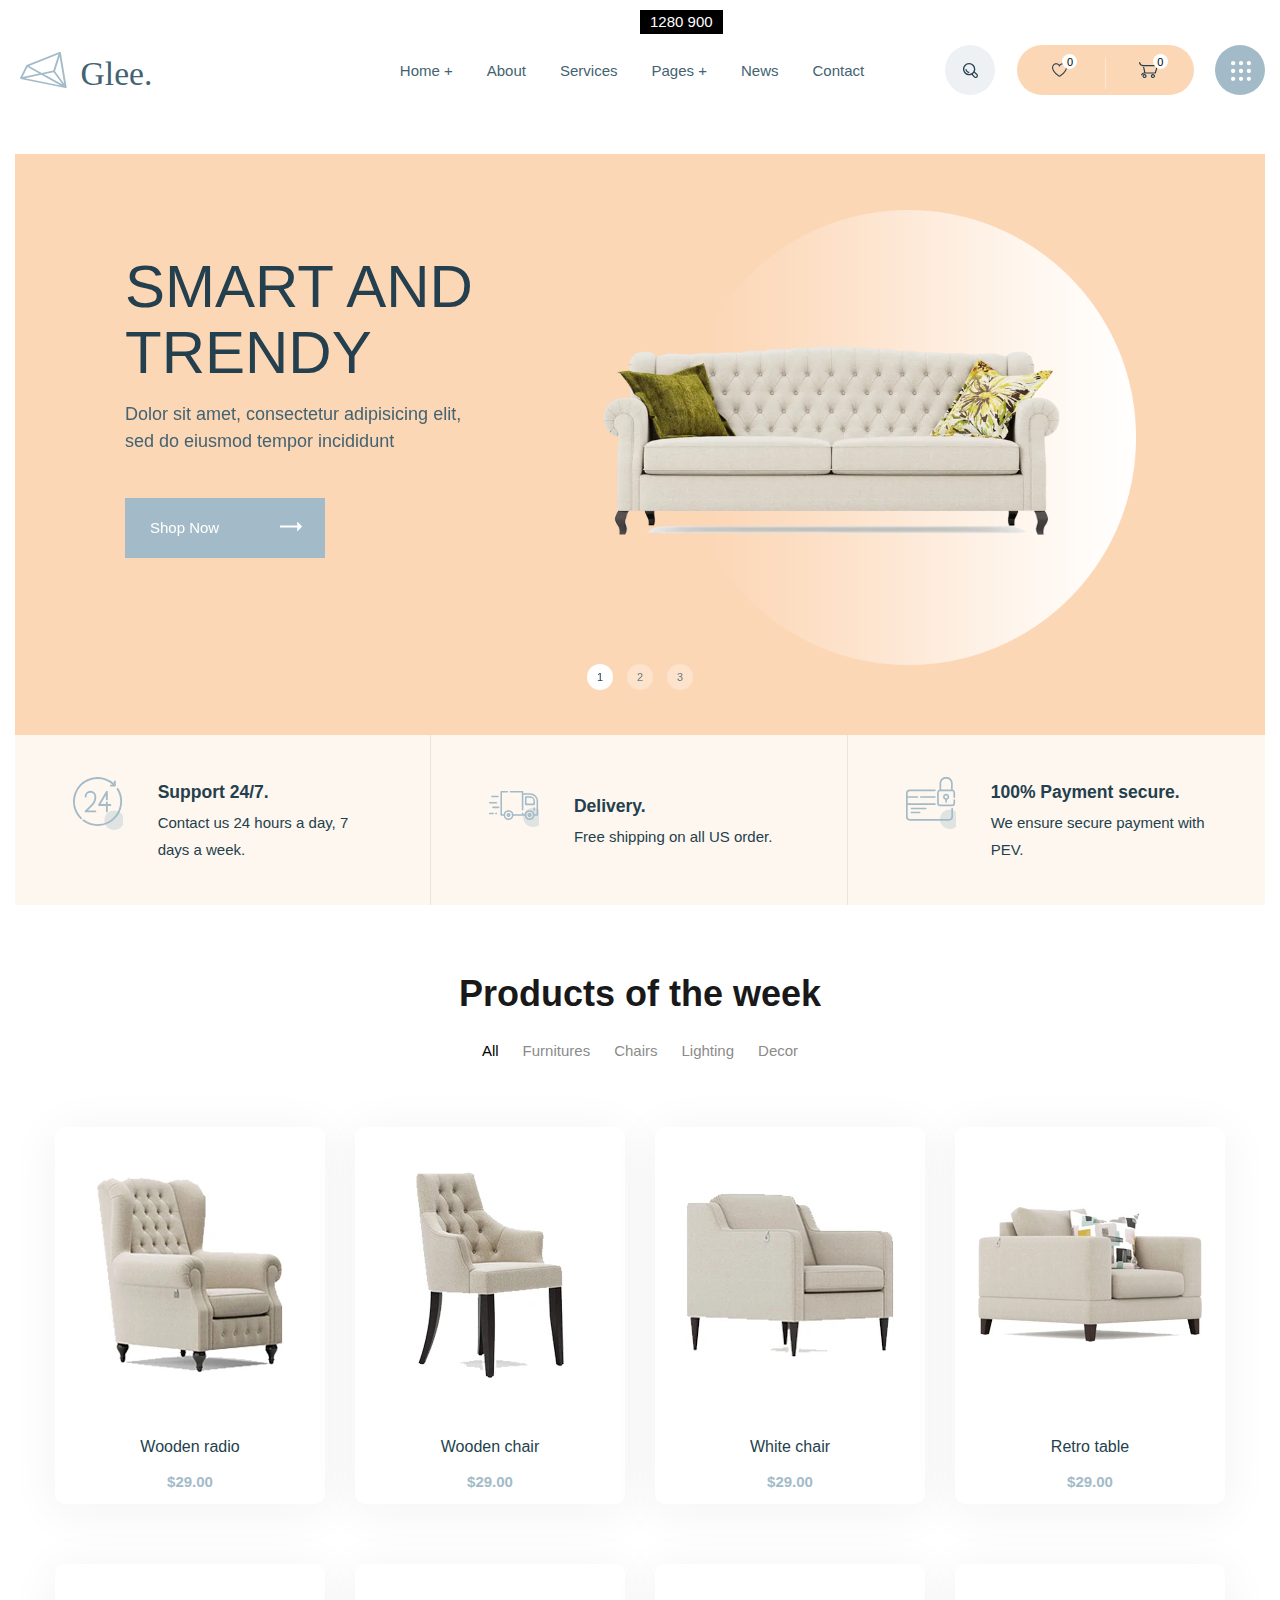
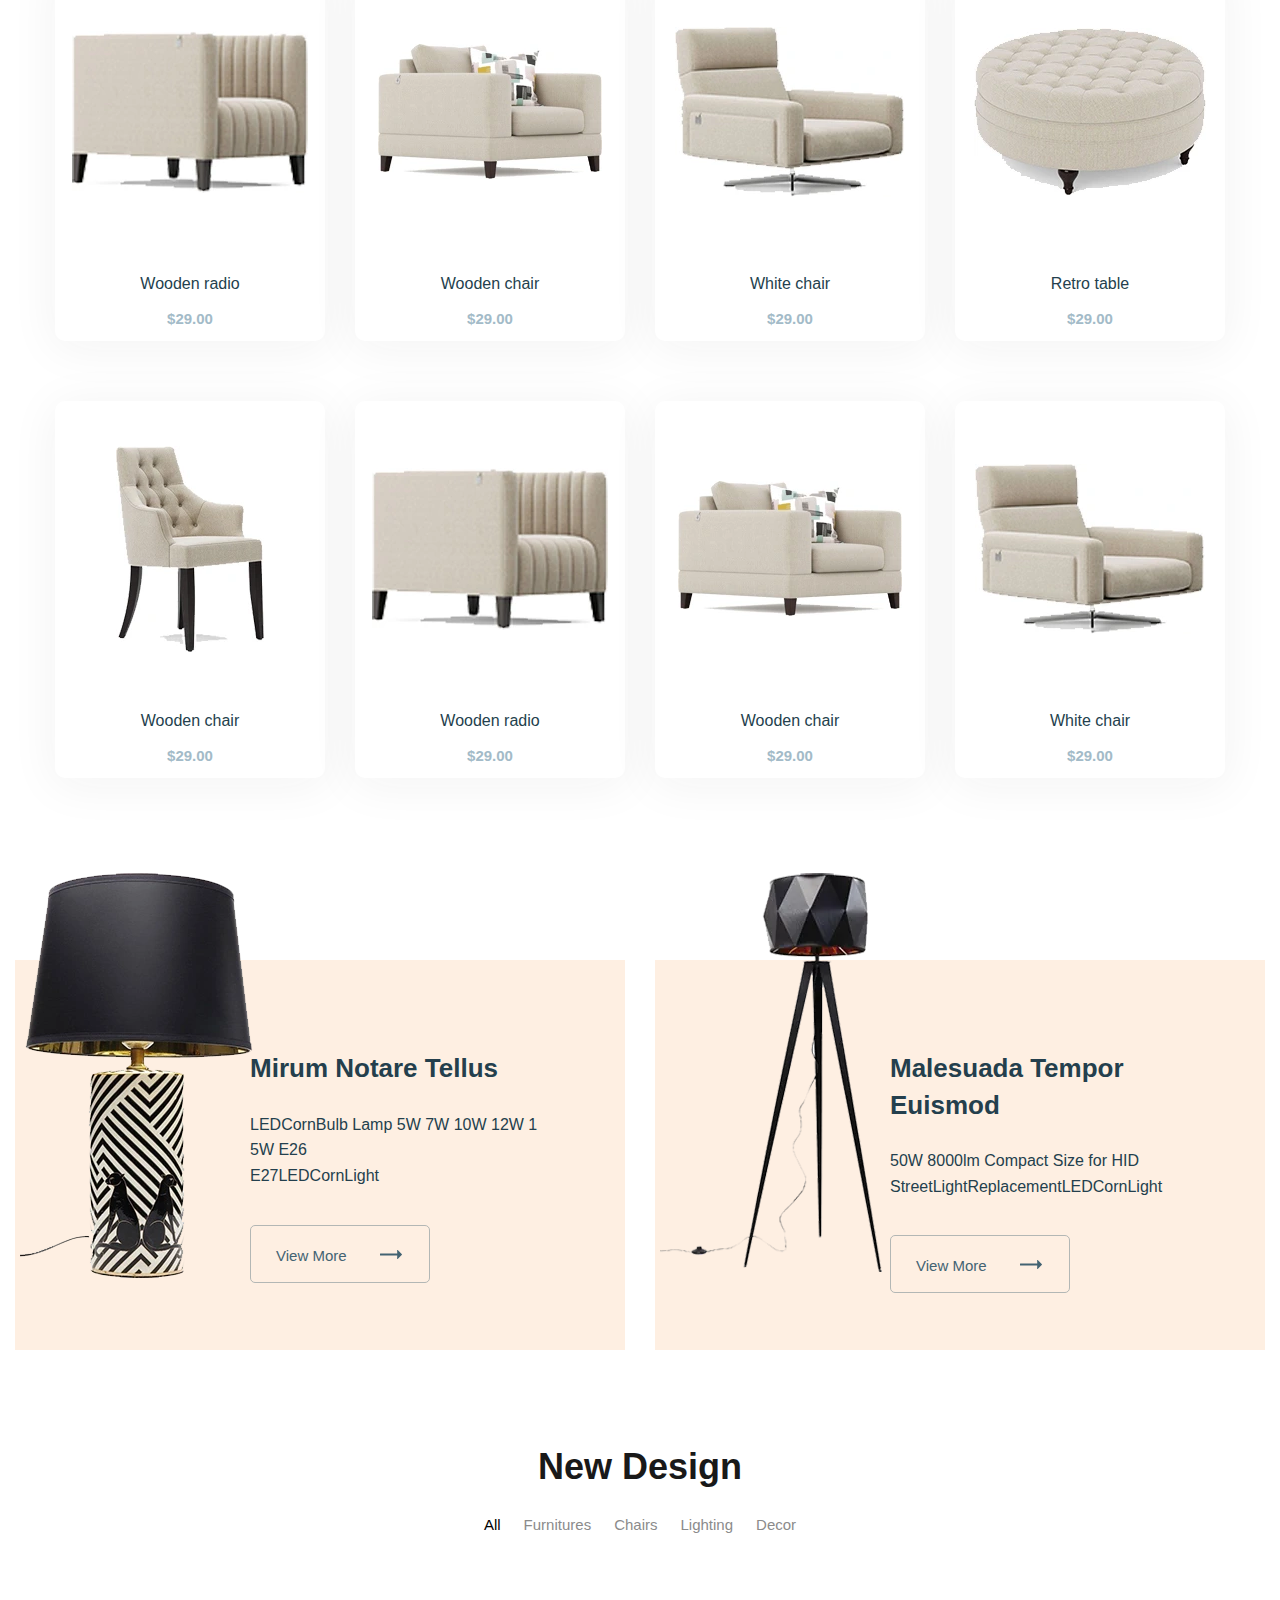
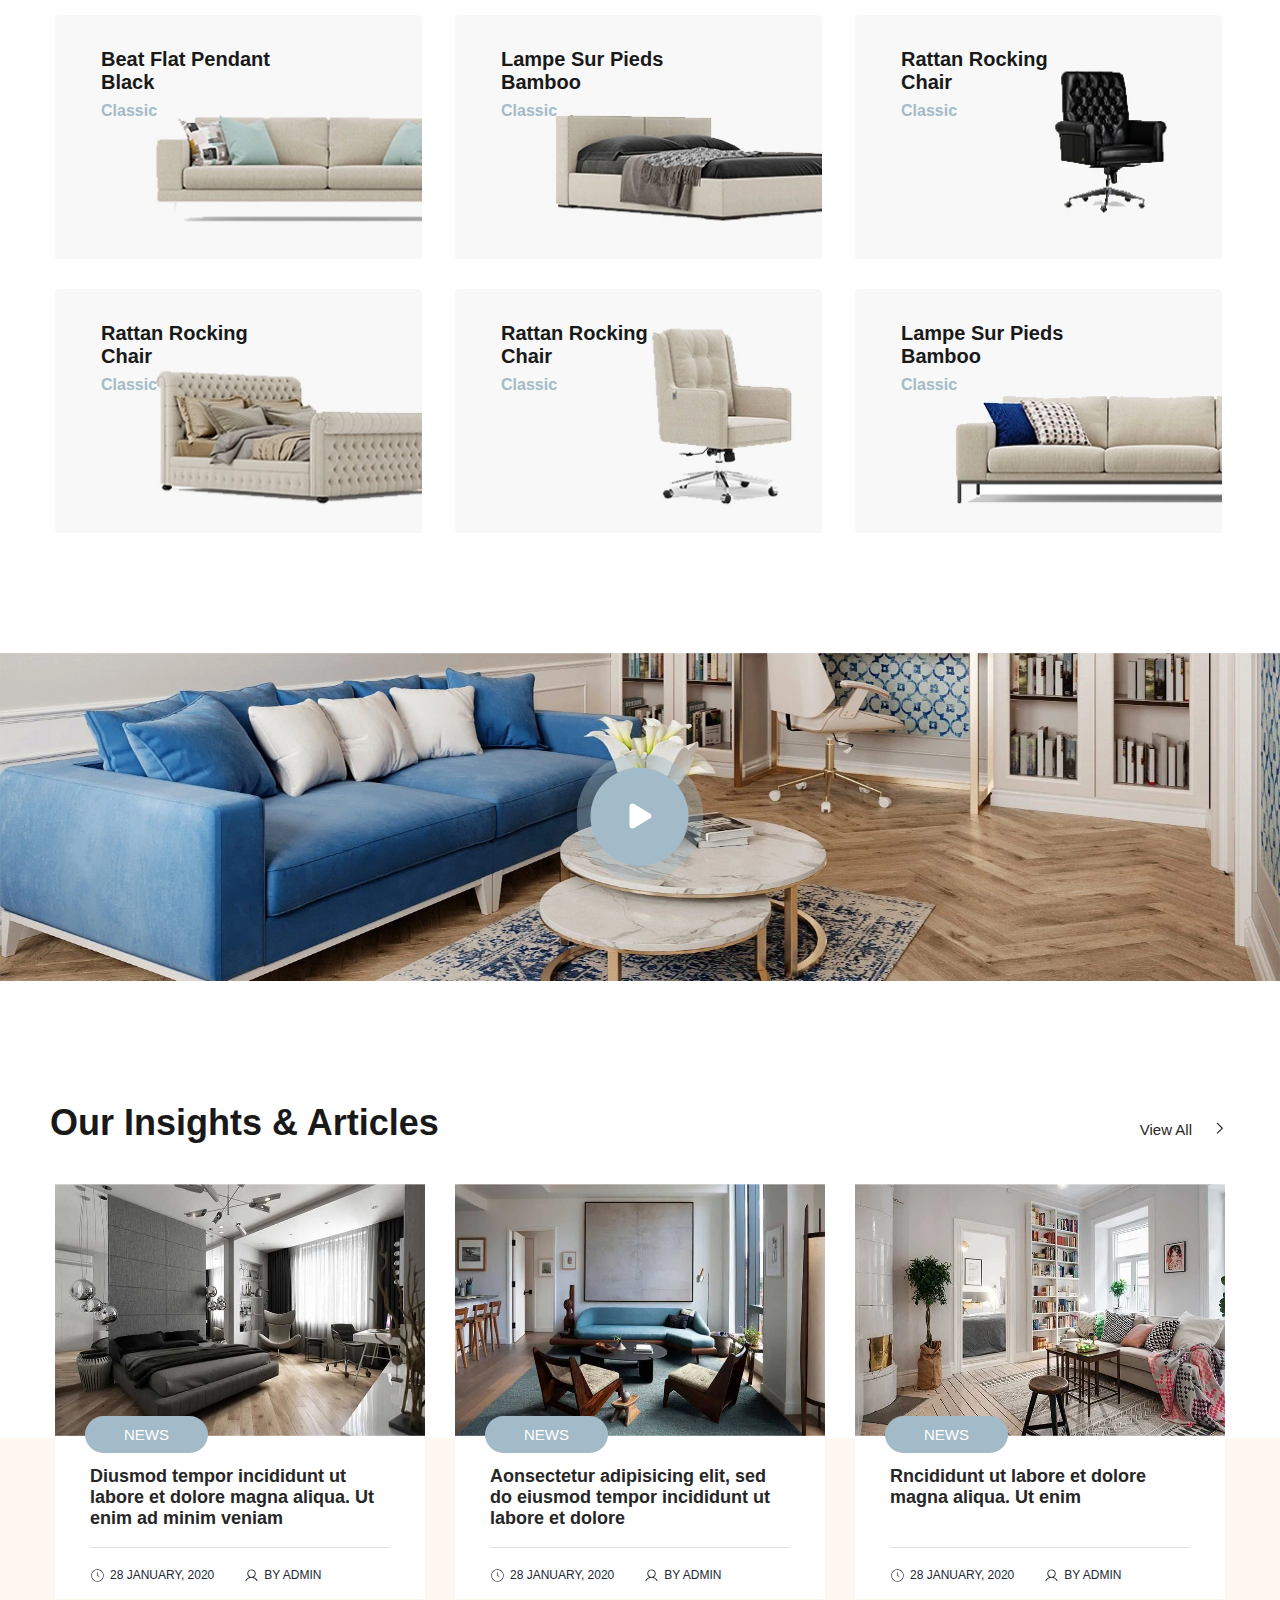
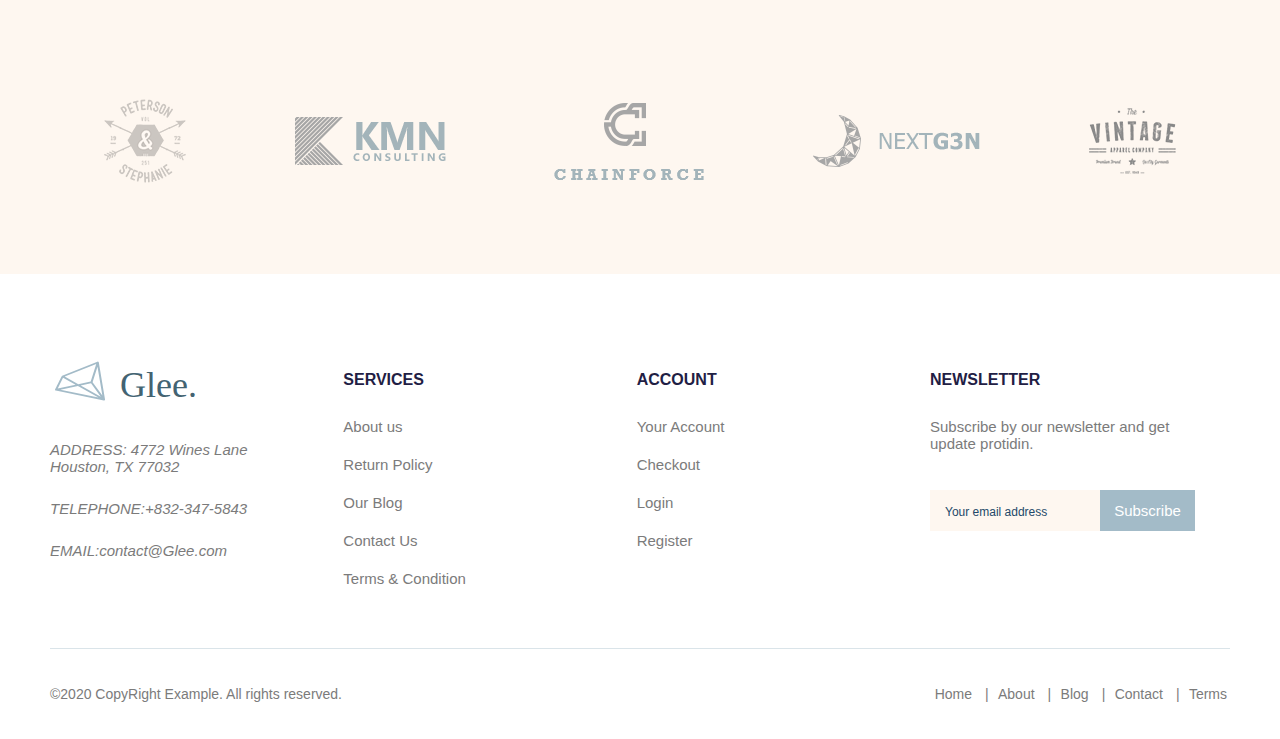
==== commit 9f5b6b2d: "Updates" ====
--- a/index.html
+++ b/index.html
@@ -8,10 +8,16 @@
   <meta name="description" content="Описание проекта">
   <title>Glee</title>
   <link rel="preconnect" href="https://fonts.gstatic.com">
-  <!-- <link
-    href="https://fonts.googleapis.com/css2?family=Raleway:wght@600;700&family=Roboto+Condensed:ital,wght@0,300;0,400;0,700;1,300;1,400&display=swap"
-    rel="stylesheet"> -->
-  <link rel="stylesheet" href="css/style.min.css?v=0.1.13">
+  <link rel="stylesheet" href="css/style.min.css?v=0.1.14">
+
+  <link rel="apple-touch-icon" sizes="180x180" href="/favicons/apple-touch-icon.png">
+  <link rel="icon" type="image/png" sizes="32x32" href="/favicons/favicon-32x32.png">
+  <link rel="icon" type="image/png" sizes="16x16" href="/favicons/favicon-16x16.png">
+  <link rel="manifest" href="/favicons/site.webmanifest">
+  <link rel="mask-icon" href="/favicons/safari-pinned-tab.svg" color="#5bbad5">
+  <meta name="msapplication-TileColor" content="#ffc40d">
+  <meta name="theme-color" content="#9cb0b3">
+
   <meta name="application-name" content="Главная страница — Описание проекта">
   <meta name="apple-mobile-web-app-title" content="Главная страница — Описание проекта">
   <meta property="og:title" content="Главная страница — Описание проекта">
@@ -25,6 +31,69 @@
 
 <body>
   <div class="display-parametr"></div>
+
+  <div class="modals">
+    <div class="modal-overlay">
+
+      <div class="modal modal__card modal__card-heart" data-target="heart-popup">
+        <div class="modal__card-top">
+          <p class="modal__card-title">Heart</p>
+          <p class="modal__card-count-product">You have added <span>5</span> products</p>
+          <button class="modal-close-btn" aria-label="close popup">
+            <svg viewBox="0 0 20 20" fill="currentColor" height="1em" width="1em">
+              <path
+                d="M10 8.586L2.929 1.515 1.515 2.929 8.586 10l-7.071 7.071 1.414 1.414L10 11.414l7.071 7.071 1.414-1.414L11.414 10l7.071-7.071-1.414-1.414L10 8.586z">
+              </path>
+            </svg>
+          </button>
+        </div>
+
+        <ul class="modal__card-list">
+
+        </ul>
+      </div>
+
+      <div class="modal modal__card modal__card-cart" data-target="cart-popup">
+        <div class="modal__card-top">
+          <p class="modal__card-title">Cart</p>
+          <p class="modal__card-count-product">You have added <span>5</span> products</p>
+
+          <button class="modal-close-btn" aria-label="close popup">
+            <svg viewBox="0 0 20 20" fill="currentColor" height="1em" width="1em">
+              <path
+                d="M10 8.586L2.929 1.515 1.515 2.929 8.586 10l-7.071 7.071 1.414 1.414L10 11.414l7.071 7.071 1.414-1.414L11.414 10l7.071-7.071-1.414-1.414L10 8.586z">
+              </path>
+            </svg>
+          </button>
+        </div>
+        <ul class="modal__card-list">
+        </ul>
+        <div class="modal__card-bottom">
+          <button class="modal__card-shopping">continue shopping</button>
+          <div class="modal__card-order">
+            <div class="modal__card-sum">
+              2500$
+            </div>
+            <button class="modal__card-submit">to order</button>
+          </div>
+        </div>
+
+      </div>
+
+      <div class="modal modal-message" data-target="send-message-popup">
+        <button class="modal-close-btn" aria-label="close popup">
+          <svg viewBox="0 0 20 20" fill="currentColor" height="1em" width="1em">
+            <path
+              d="M10 8.586L2.929 1.515 1.515 2.929 8.586 10l-7.071 7.071 1.414 1.414L10 11.414l7.071 7.071 1.414-1.414L11.414 10l7.071-7.071-1.414-1.414L10 8.586z">
+            </path>
+          </svg>
+        </button>
+        <p class="modal-message__content"></p>
+      </div>
+
+    </div>
+  </div>
+
   <div class="parent">
     <header class="header">
       <div class="container">
@@ -58,22 +127,22 @@
             </ul>
           </nav>
           <div class="user-nav">
-            <a class="user-nav__link user-nav__link--search" href="#">
+            <button class="user-nav__link user-nav__link--search" href="#">
               <img class="user-nav__link-img" src="images/header/icons/search.svg" alt="search icon">
-            </a>
+            </button>
             <div class="user-nav__inner">
-              <a href="#" class="user-nav__inner-link">
+              <button class="user-nav__inner-link user-nav__inner-heart btn-modal" data-path="heart-popup">
                 <img class="user-nav__link-img" src="images/header/icons/heart.svg" alt="heart icon">
                 <span class="user-nav__num">0</span>
-              </a>
-              <a href="#" class="user-nav__inner-link">
+              </button>
+              <button class="user-nav__inner-link user-nav__inner-cart btn-modal" data-path="cart-popup">
                 <img class="user-nav__link-img" src="images/header/icons/cart.svg" alt="cart icon">
                 <span class="user-nav__num">0</span>
-              </a>
-            </div>
-            <a class="user-nav__link user-nav__link-user" href="#">
+              </button>
+            </div>
+            <button class="user-nav__link user-nav__link-user" href="#">
               <img class="user-nav__link-img-user" src="images/header/icons/user.svg" alt="user icon">
-            </a>
+            </button>
           </div>
         </div>
       </div>
@@ -191,247 +260,417 @@
                 <h2 class="categories__title title">Products of the week</h2>
                 <div class="categories__filter-btn">
                   <button class="categories__btn" data-filter="all">All</button>
-                  <button class="categories__btn" data-filter=".category-a">Furnitures</button>
-                  <button class="categories__btn" data-filter=".category-b">Chairs</button>
-                  <button class="categories__btn" data-filter=".category-c">Lighting</button>
-                  <button class="categories__btn" data-filter=".category-d">Decor</button>
+                  <button class="categories__btn" data-filter=".class-a">Furnitures</button>
+                  <button class="categories__btn" data-filter=".class-b">Chairs</button>
+                  <button class="categories__btn" data-filter=".class-c">Lighting</button>
+                  <button class="categories__btn" data-filter=".class-d">Decor</button>
                 </div>
               </div>
               <div class="container1170">
-                <ul class="categories__content">
-                  <li class="categories-item mix category-a">
-                    <a href="product.html">
-                      <picture>
-                        <source srcset="images/product/chair-1.webp" type="image/webp">
-                        <source srcset="images/product/chair-1.avif" type="image/avif">
-                        <img class="categories-item-img" src="images/product/chair-1.jpg" alt="chair images">
-                      </picture>
-                    </a>
-                    <a class="categories-item-title" href="#">Wooden radio</a>
-                    <span class="categories-item-prise">$29.00</span>
-                    <div class="categories-item-hover-links">
-                      <button>
-                        <svg width="22px" height="18px">
-                          <path fill-rule="evenodd" fill="rgb(163, 187, 200)"
-                            d="M21.990,5.820 C21.907,4.269 21.250,2.813 20.141,1.720 C19.016,0.610 17.545,-0.001 16.002,-0.001 C13.691,-0.001 12.054,1.784 11.175,2.744 C11.125,2.798 11.071,2.857 11.019,2.913 C10.991,2.882 10.963,2.849 10.936,2.819 C10.132,1.903 8.460,-0.001 5.998,-0.001 C4.455,-0.001 2.985,0.610 1.859,1.720 C0.750,2.813 0.093,4.269 0.010,5.820 C-0.072,7.361 0.320,8.700 1.281,10.158 C2.142,11.466 4.385,13.532 6.044,14.906 C7.749,16.317 9.994,17.999 11.009,17.999 C12.041,17.999 14.278,16.319 15.974,14.912 C17.620,13.545 19.850,11.480 20.720,10.158 C21.366,9.174 22.095,7.792 21.990,5.820 ZM19.614,9.430 C18.982,10.391 17.202,12.166 15.183,13.848 C12.777,15.852 11.352,16.643 11.011,16.674 C10.669,16.639 9.241,15.841 6.823,13.831 C4.793,12.145 3.010,10.377 2.386,9.429 C1.591,8.223 1.266,7.132 1.332,5.891 C1.467,3.372 3.560,1.322 5.998,1.322 C7.861,1.322 9.214,2.864 9.941,3.692 C10.369,4.180 10.604,4.447 11.000,4.447 C11.409,4.447 11.672,4.161 12.151,3.638 C12.945,2.772 14.273,1.322 16.002,1.322 C18.440,1.322 20.533,3.372 20.668,5.891 C20.735,7.145 20.420,8.204 19.614,9.430 Z" />
-                        </svg></button>
-                      <button>
-                        <svg width="20px" height="20px">
-                          <path fill-rule="evenodd" fill="rgb(163, 187, 200)"
-                            d="M19.450,19.448 C18.719,20.181 17.531,20.181 16.799,19.448 L12.211,14.860 C13.274,14.178 14.178,13.272 14.862,12.209 L19.450,16.798 C20.183,17.530 20.183,18.718 19.450,19.448 ZM7.500,14.999 C3.358,14.999 -0.000,11.640 -0.000,7.499 C-0.000,3.357 3.358,-0.002 7.500,-0.002 C11.642,-0.002 15.000,3.357 15.000,7.499 C15.000,11.640 11.642,14.999 7.500,14.999 ZM7.500,1.873 C4.398,1.873 1.875,4.397 1.875,7.499 C1.875,10.601 4.398,13.123 7.500,13.123 C10.602,13.123 13.125,10.601 13.125,7.499 C13.125,4.397 10.602,1.873 7.500,1.873 ZM4.375,7.499 L3.125,7.499 C3.125,5.087 5.088,3.123 7.500,3.123 L7.500,4.374 C5.777,4.374 4.375,5.776 4.375,7.499 Z" />
-                        </svg>
-                      </button>
-                      <button>
-                        <svg width="22px" height="20px">
-                          <path fill-rule="evenodd" fill="rgb(255, 255, 255)"
-                            d="M21.934,5.216 L18.217,13.776 C18.082,14.075 17.797,14.264 17.471,14.264 L7.257,14.264 C6.891,14.264 6.565,14.020 6.470,13.667 L3.147,1.629 L0.814,1.629 C0.366,1.629 -0.000,1.262 -0.000,0.814 C-0.000,0.365 0.366,-0.002 0.814,-0.002 L3.757,-0.002 C4.124,-0.002 4.449,0.243 4.544,0.596 L7.867,12.634 L16.929,12.634 L19.940,5.705 L9.902,5.705 C9.454,5.705 9.088,5.338 9.088,4.889 C9.088,4.440 9.454,4.074 9.902,4.074 L21.188,4.074 C21.459,4.074 21.717,4.211 21.866,4.440 C22.015,4.673 22.043,4.957 21.934,5.216 ZM6.484,16.303 C7.501,16.303 8.329,17.131 8.329,18.150 C8.329,19.169 7.501,19.999 6.484,19.999 C5.466,19.999 4.639,19.169 4.639,18.150 C4.639,17.131 5.466,16.303 6.484,16.303 ZM17.892,16.303 C18.909,16.235 19.791,17.009 19.859,18.015 C19.886,18.517 19.737,18.994 19.411,19.360 C19.085,19.740 18.638,19.958 18.149,19.999 C18.109,19.999 18.055,19.999 18.014,19.999 C17.051,19.999 16.250,19.238 16.183,18.273 C16.115,17.267 16.874,16.371 17.892,16.303 Z" />
-                        </svg>
-                      </button>
-                    </div>
-                  </li>
-                  <li class="categories-item mix category-a">
-                    <a href="product.html">
-                      <picture>
-                        <source srcset="images/product/chair-2.webp" type="image/webp">
-                        <source srcset="images/product/chair-2.avif" type="image/avif">
-                        <img class="categories-item-img" src="images/product/chair-2.jpg" alt="chair images">
-                      </picture>
-                    </a>
-                    <a class="categories-item-title" href="#">Wooden chair</a>
-                    <span class="categories-item-prise">$29.00</span>
-                    <div class="categories-item-hover-links">
-                      <button>
-                        <svg width="22px" height="18px">
-                          <path fill-rule="evenodd" fill="rgb(163, 187, 200)"
-                            d="M21.990,5.820 C21.907,4.269 21.250,2.813 20.141,1.720 C19.016,0.610 17.545,-0.001 16.002,-0.001 C13.691,-0.001 12.054,1.784 11.175,2.744 C11.125,2.798 11.071,2.857 11.019,2.913 C10.991,2.882 10.963,2.849 10.936,2.819 C10.132,1.903 8.460,-0.001 5.998,-0.001 C4.455,-0.001 2.985,0.610 1.859,1.720 C0.750,2.813 0.093,4.269 0.010,5.820 C-0.072,7.361 0.320,8.700 1.281,10.158 C2.142,11.466 4.385,13.532 6.044,14.906 C7.749,16.317 9.994,17.999 11.009,17.999 C12.041,17.999 14.278,16.319 15.974,14.912 C17.620,13.545 19.850,11.480 20.720,10.158 C21.366,9.174 22.095,7.792 21.990,5.820 ZM19.614,9.430 C18.982,10.391 17.202,12.166 15.183,13.848 C12.777,15.852 11.352,16.643 11.011,16.674 C10.669,16.639 9.241,15.841 6.823,13.831 C4.793,12.145 3.010,10.377 2.386,9.429 C1.591,8.223 1.266,7.132 1.332,5.891 C1.467,3.372 3.560,1.322 5.998,1.322 C7.861,1.322 9.214,2.864 9.941,3.692 C10.369,4.180 10.604,4.447 11.000,4.447 C11.409,4.447 11.672,4.161 12.151,3.638 C12.945,2.772 14.273,1.322 16.002,1.322 C18.440,1.322 20.533,3.372 20.668,5.891 C20.735,7.145 20.420,8.204 19.614,9.430 Z" />
-                        </svg></button>
-                      <button>
-                        <svg width="20px" height="20px">
-                          <path fill-rule="evenodd" fill="rgb(163, 187, 200)"
-                            d="M19.450,19.448 C18.719,20.181 17.531,20.181 16.799,19.448 L12.211,14.860 C13.274,14.178 14.178,13.272 14.862,12.209 L19.450,16.798 C20.183,17.530 20.183,18.718 19.450,19.448 ZM7.500,14.999 C3.358,14.999 -0.000,11.640 -0.000,7.499 C-0.000,3.357 3.358,-0.002 7.500,-0.002 C11.642,-0.002 15.000,3.357 15.000,7.499 C15.000,11.640 11.642,14.999 7.500,14.999 ZM7.500,1.873 C4.398,1.873 1.875,4.397 1.875,7.499 C1.875,10.601 4.398,13.123 7.500,13.123 C10.602,13.123 13.125,10.601 13.125,7.499 C13.125,4.397 10.602,1.873 7.500,1.873 ZM4.375,7.499 L3.125,7.499 C3.125,5.087 5.088,3.123 7.500,3.123 L7.500,4.374 C5.777,4.374 4.375,5.776 4.375,7.499 Z" />
-                        </svg>
-                      </button>
-                      <button>
-                        <svg width="22px" height="20px">
-                          <path fill-rule="evenodd" fill="rgb(255, 255, 255)"
-                            d="M21.934,5.216 L18.217,13.776 C18.082,14.075 17.797,14.264 17.471,14.264 L7.257,14.264 C6.891,14.264 6.565,14.020 6.470,13.667 L3.147,1.629 L0.814,1.629 C0.366,1.629 -0.000,1.262 -0.000,0.814 C-0.000,0.365 0.366,-0.002 0.814,-0.002 L3.757,-0.002 C4.124,-0.002 4.449,0.243 4.544,0.596 L7.867,12.634 L16.929,12.634 L19.940,5.705 L9.902,5.705 C9.454,5.705 9.088,5.338 9.088,4.889 C9.088,4.440 9.454,4.074 9.902,4.074 L21.188,4.074 C21.459,4.074 21.717,4.211 21.866,4.440 C22.015,4.673 22.043,4.957 21.934,5.216 ZM6.484,16.303 C7.501,16.303 8.329,17.131 8.329,18.150 C8.329,19.169 7.501,19.999 6.484,19.999 C5.466,19.999 4.639,19.169 4.639,18.150 C4.639,17.131 5.466,16.303 6.484,16.303 ZM17.892,16.303 C18.909,16.235 19.791,17.009 19.859,18.015 C19.886,18.517 19.737,18.994 19.411,19.360 C19.085,19.740 18.638,19.958 18.149,19.999 C18.109,19.999 18.055,19.999 18.014,19.999 C17.051,19.999 16.250,19.238 16.183,18.273 C16.115,17.267 16.874,16.371 17.892,16.303 Z" />
-                        </svg>
-                      </button>
-                    </div>
-                  </li>
-                  <li class="categories-item mix category-b">
-                    <a href="product.html">
-                      <picture>
-                        <source srcset="images/product/chair-3.webp" type="image/webp">
-                        <source srcset="images/product/chair-3.avif" type="image/avif">
-                        <img class="categories-item-img" src="images/product/chair-3.jpg" alt="chair images">
-                      </picture>
-                    </a>
-                    <a class="categories-item-title" href="#">White chair</a>
-                    <span class="categories-item-prise">$29.00</span>
-                    <div class="categories-item-hover-links">
-                      <button>
-                        <svg width="22px" height="18px">
-                          <path fill-rule="evenodd" fill="rgb(163, 187, 200)"
-                            d="M21.990,5.820 C21.907,4.269 21.250,2.813 20.141,1.720 C19.016,0.610 17.545,-0.001 16.002,-0.001 C13.691,-0.001 12.054,1.784 11.175,2.744 C11.125,2.798 11.071,2.857 11.019,2.913 C10.991,2.882 10.963,2.849 10.936,2.819 C10.132,1.903 8.460,-0.001 5.998,-0.001 C4.455,-0.001 2.985,0.610 1.859,1.720 C0.750,2.813 0.093,4.269 0.010,5.820 C-0.072,7.361 0.320,8.700 1.281,10.158 C2.142,11.466 4.385,13.532 6.044,14.906 C7.749,16.317 9.994,17.999 11.009,17.999 C12.041,17.999 14.278,16.319 15.974,14.912 C17.620,13.545 19.850,11.480 20.720,10.158 C21.366,9.174 22.095,7.792 21.990,5.820 ZM19.614,9.430 C18.982,10.391 17.202,12.166 15.183,13.848 C12.777,15.852 11.352,16.643 11.011,16.674 C10.669,16.639 9.241,15.841 6.823,13.831 C4.793,12.145 3.010,10.377 2.386,9.429 C1.591,8.223 1.266,7.132 1.332,5.891 C1.467,3.372 3.560,1.322 5.998,1.322 C7.861,1.322 9.214,2.864 9.941,3.692 C10.369,4.180 10.604,4.447 11.000,4.447 C11.409,4.447 11.672,4.161 12.151,3.638 C12.945,2.772 14.273,1.322 16.002,1.322 C18.440,1.322 20.533,3.372 20.668,5.891 C20.735,7.145 20.420,8.204 19.614,9.430 Z" />
-                        </svg></button>
-                      <button>
-                        <svg width="20px" height="20px">
-                          <path fill-rule="evenodd" fill="rgb(163, 187, 200)"
-                            d="M19.450,19.448 C18.719,20.181 17.531,20.181 16.799,19.448 L12.211,14.860 C13.274,14.178 14.178,13.272 14.862,12.209 L19.450,16.798 C20.183,17.530 20.183,18.718 19.450,19.448 ZM7.500,14.999 C3.358,14.999 -0.000,11.640 -0.000,7.499 C-0.000,3.357 3.358,-0.002 7.500,-0.002 C11.642,-0.002 15.000,3.357 15.000,7.499 C15.000,11.640 11.642,14.999 7.500,14.999 ZM7.500,1.873 C4.398,1.873 1.875,4.397 1.875,7.499 C1.875,10.601 4.398,13.123 7.500,13.123 C10.602,13.123 13.125,10.601 13.125,7.499 C13.125,4.397 10.602,1.873 7.500,1.873 ZM4.375,7.499 L3.125,7.499 C3.125,5.087 5.088,3.123 7.500,3.123 L7.500,4.374 C5.777,4.374 4.375,5.776 4.375,7.499 Z" />
-                        </svg>
-                      </button>
-                      <button>
-                        <svg width="22px" height="20px">
-                          <path fill-rule="evenodd" fill="rgb(255, 255, 255)"
-                            d="M21.934,5.216 L18.217,13.776 C18.082,14.075 17.797,14.264 17.471,14.264 L7.257,14.264 C6.891,14.264 6.565,14.020 6.470,13.667 L3.147,1.629 L0.814,1.629 C0.366,1.629 -0.000,1.262 -0.000,0.814 C-0.000,0.365 0.366,-0.002 0.814,-0.002 L3.757,-0.002 C4.124,-0.002 4.449,0.243 4.544,0.596 L7.867,12.634 L16.929,12.634 L19.940,5.705 L9.902,5.705 C9.454,5.705 9.088,5.338 9.088,4.889 C9.088,4.440 9.454,4.074 9.902,4.074 L21.188,4.074 C21.459,4.074 21.717,4.211 21.866,4.440 C22.015,4.673 22.043,4.957 21.934,5.216 ZM6.484,16.303 C7.501,16.303 8.329,17.131 8.329,18.150 C8.329,19.169 7.501,19.999 6.484,19.999 C5.466,19.999 4.639,19.169 4.639,18.150 C4.639,17.131 5.466,16.303 6.484,16.303 ZM17.892,16.303 C18.909,16.235 19.791,17.009 19.859,18.015 C19.886,18.517 19.737,18.994 19.411,19.360 C19.085,19.740 18.638,19.958 18.149,19.999 C18.109,19.999 18.055,19.999 18.014,19.999 C17.051,19.999 16.250,19.238 16.183,18.273 C16.115,17.267 16.874,16.371 17.892,16.303 Z" />
-                        </svg>
-                      </button>
-                    </div>
-                  </li>
-                  <li class="categories-item mix category-b">
-                    <a href="product.html">
-                      <picture>
-                        <source srcset="images/product/chair-4.webp" type="image/webp">
-                        <source srcset="images/product/chair-4.avif" type="image/avif">
-                        <img class="categories-item-img" src="images/product/chair-4.jpg" alt="chair images">
-                      </picture>
-                    </a>
-                    <a class="categories-item-title" href="#">Retro table</a>
-                    <span class="categories-item-prise">$29.00</span>
-                    <div class="categories-item-hover-links">
-                      <button>
-                        <svg width="22px" height="18px">
-                          <path fill-rule="evenodd" fill="rgb(163, 187, 200)"
-                            d="M21.990,5.820 C21.907,4.269 21.250,2.813 20.141,1.720 C19.016,0.610 17.545,-0.001 16.002,-0.001 C13.691,-0.001 12.054,1.784 11.175,2.744 C11.125,2.798 11.071,2.857 11.019,2.913 C10.991,2.882 10.963,2.849 10.936,2.819 C10.132,1.903 8.460,-0.001 5.998,-0.001 C4.455,-0.001 2.985,0.610 1.859,1.720 C0.750,2.813 0.093,4.269 0.010,5.820 C-0.072,7.361 0.320,8.700 1.281,10.158 C2.142,11.466 4.385,13.532 6.044,14.906 C7.749,16.317 9.994,17.999 11.009,17.999 C12.041,17.999 14.278,16.319 15.974,14.912 C17.620,13.545 19.850,11.480 20.720,10.158 C21.366,9.174 22.095,7.792 21.990,5.820 ZM19.614,9.430 C18.982,10.391 17.202,12.166 15.183,13.848 C12.777,15.852 11.352,16.643 11.011,16.674 C10.669,16.639 9.241,15.841 6.823,13.831 C4.793,12.145 3.010,10.377 2.386,9.429 C1.591,8.223 1.266,7.132 1.332,5.891 C1.467,3.372 3.560,1.322 5.998,1.322 C7.861,1.322 9.214,2.864 9.941,3.692 C10.369,4.180 10.604,4.447 11.000,4.447 C11.409,4.447 11.672,4.161 12.151,3.638 C12.945,2.772 14.273,1.322 16.002,1.322 C18.440,1.322 20.533,3.372 20.668,5.891 C20.735,7.145 20.420,8.204 19.614,9.430 Z" />
-                        </svg></button>
-                      <button>
-                        <svg width="20px" height="20px">
-                          <path fill-rule="evenodd" fill="rgb(163, 187, 200)"
-                            d="M19.450,19.448 C18.719,20.181 17.531,20.181 16.799,19.448 L12.211,14.860 C13.274,14.178 14.178,13.272 14.862,12.209 L19.450,16.798 C20.183,17.530 20.183,18.718 19.450,19.448 ZM7.500,14.999 C3.358,14.999 -0.000,11.640 -0.000,7.499 C-0.000,3.357 3.358,-0.002 7.500,-0.002 C11.642,-0.002 15.000,3.357 15.000,7.499 C15.000,11.640 11.642,14.999 7.500,14.999 ZM7.500,1.873 C4.398,1.873 1.875,4.397 1.875,7.499 C1.875,10.601 4.398,13.123 7.500,13.123 C10.602,13.123 13.125,10.601 13.125,7.499 C13.125,4.397 10.602,1.873 7.500,1.873 ZM4.375,7.499 L3.125,7.499 C3.125,5.087 5.088,3.123 7.500,3.123 L7.500,4.374 C5.777,4.374 4.375,5.776 4.375,7.499 Z" />
-                        </svg>
-                      </button>
-                      <button>
-                        <svg width="22px" height="20px">
-                          <path fill-rule="evenodd" fill="rgb(255, 255, 255)"
-                            d="M21.934,5.216 L18.217,13.776 C18.082,14.075 17.797,14.264 17.471,14.264 L7.257,14.264 C6.891,14.264 6.565,14.020 6.470,13.667 L3.147,1.629 L0.814,1.629 C0.366,1.629 -0.000,1.262 -0.000,0.814 C-0.000,0.365 0.366,-0.002 0.814,-0.002 L3.757,-0.002 C4.124,-0.002 4.449,0.243 4.544,0.596 L7.867,12.634 L16.929,12.634 L19.940,5.705 L9.902,5.705 C9.454,5.705 9.088,5.338 9.088,4.889 C9.088,4.440 9.454,4.074 9.902,4.074 L21.188,4.074 C21.459,4.074 21.717,4.211 21.866,4.440 C22.015,4.673 22.043,4.957 21.934,5.216 ZM6.484,16.303 C7.501,16.303 8.329,17.131 8.329,18.150 C8.329,19.169 7.501,19.999 6.484,19.999 C5.466,19.999 4.639,19.169 4.639,18.150 C4.639,17.131 5.466,16.303 6.484,16.303 ZM17.892,16.303 C18.909,16.235 19.791,17.009 19.859,18.015 C19.886,18.517 19.737,18.994 19.411,19.360 C19.085,19.740 18.638,19.958 18.149,19.999 C18.109,19.999 18.055,19.999 18.014,19.999 C17.051,19.999 16.250,19.238 16.183,18.273 C16.115,17.267 16.874,16.371 17.892,16.303 Z" />
-                        </svg>
-                      </button>
-                    </div>
-                  </li>
-                  <li class="categories-item mix category-c">
-                    <a href="product.html">
-                      <picture>
-                        <source srcset="images/product/chair-5.webp" type="image/webp">
-                        <source srcset="images/product/chair-5.avif" type="image/avif">
-                        <img class="categories-item-img" src="images/product/chair-5.jpg" alt="chair images">
-                      </picture>
-                    </a>
-                    <a class="categories-item-title" href="#">Wooden radio</a>
-                    <span class="categories-item-prise">$29.00</span>
-                    <div class="categories-item-hover-links">
-                      <button>
-                        <svg width="22px" height="18px">
-                          <path fill-rule="evenodd" fill="rgb(163, 187, 200)"
-                            d="M21.990,5.820 C21.907,4.269 21.250,2.813 20.141,1.720 C19.016,0.610 17.545,-0.001 16.002,-0.001 C13.691,-0.001 12.054,1.784 11.175,2.744 C11.125,2.798 11.071,2.857 11.019,2.913 C10.991,2.882 10.963,2.849 10.936,2.819 C10.132,1.903 8.460,-0.001 5.998,-0.001 C4.455,-0.001 2.985,0.610 1.859,1.720 C0.750,2.813 0.093,4.269 0.010,5.820 C-0.072,7.361 0.320,8.700 1.281,10.158 C2.142,11.466 4.385,13.532 6.044,14.906 C7.749,16.317 9.994,17.999 11.009,17.999 C12.041,17.999 14.278,16.319 15.974,14.912 C17.620,13.545 19.850,11.480 20.720,10.158 C21.366,9.174 22.095,7.792 21.990,5.820 ZM19.614,9.430 C18.982,10.391 17.202,12.166 15.183,13.848 C12.777,15.852 11.352,16.643 11.011,16.674 C10.669,16.639 9.241,15.841 6.823,13.831 C4.793,12.145 3.010,10.377 2.386,9.429 C1.591,8.223 1.266,7.132 1.332,5.891 C1.467,3.372 3.560,1.322 5.998,1.322 C7.861,1.322 9.214,2.864 9.941,3.692 C10.369,4.180 10.604,4.447 11.000,4.447 C11.409,4.447 11.672,4.161 12.151,3.638 C12.945,2.772 14.273,1.322 16.002,1.322 C18.440,1.322 20.533,3.372 20.668,5.891 C20.735,7.145 20.420,8.204 19.614,9.430 Z" />
-                        </svg></button>
-                      <button>
-                        <svg width="20px" height="20px">
-                          <path fill-rule="evenodd" fill="rgb(163, 187, 200)"
-                            d="M19.450,19.448 C18.719,20.181 17.531,20.181 16.799,19.448 L12.211,14.860 C13.274,14.178 14.178,13.272 14.862,12.209 L19.450,16.798 C20.183,17.530 20.183,18.718 19.450,19.448 ZM7.500,14.999 C3.358,14.999 -0.000,11.640 -0.000,7.499 C-0.000,3.357 3.358,-0.002 7.500,-0.002 C11.642,-0.002 15.000,3.357 15.000,7.499 C15.000,11.640 11.642,14.999 7.500,14.999 ZM7.500,1.873 C4.398,1.873 1.875,4.397 1.875,7.499 C1.875,10.601 4.398,13.123 7.500,13.123 C10.602,13.123 13.125,10.601 13.125,7.499 C13.125,4.397 10.602,1.873 7.500,1.873 ZM4.375,7.499 L3.125,7.499 C3.125,5.087 5.088,3.123 7.500,3.123 L7.500,4.374 C5.777,4.374 4.375,5.776 4.375,7.499 Z" />
-                        </svg>
-                      </button>
-                      <button>
-                        <svg width="22px" height="20px">
-                          <path fill-rule="evenodd" fill="rgb(255, 255, 255)"
-                            d="M21.934,5.216 L18.217,13.776 C18.082,14.075 17.797,14.264 17.471,14.264 L7.257,14.264 C6.891,14.264 6.565,14.020 6.470,13.667 L3.147,1.629 L0.814,1.629 C0.366,1.629 -0.000,1.262 -0.000,0.814 C-0.000,0.365 0.366,-0.002 0.814,-0.002 L3.757,-0.002 C4.124,-0.002 4.449,0.243 4.544,0.596 L7.867,12.634 L16.929,12.634 L19.940,5.705 L9.902,5.705 C9.454,5.705 9.088,5.338 9.088,4.889 C9.088,4.440 9.454,4.074 9.902,4.074 L21.188,4.074 C21.459,4.074 21.717,4.211 21.866,4.440 C22.015,4.673 22.043,4.957 21.934,5.216 ZM6.484,16.303 C7.501,16.303 8.329,17.131 8.329,18.150 C8.329,19.169 7.501,19.999 6.484,19.999 C5.466,19.999 4.639,19.169 4.639,18.150 C4.639,17.131 5.466,16.303 6.484,16.303 ZM17.892,16.303 C18.909,16.235 19.791,17.009 19.859,18.015 C19.886,18.517 19.737,18.994 19.411,19.360 C19.085,19.740 18.638,19.958 18.149,19.999 C18.109,19.999 18.055,19.999 18.014,19.999 C17.051,19.999 16.250,19.238 16.183,18.273 C16.115,17.267 16.874,16.371 17.892,16.303 Z" />
-                        </svg>
-                      </button>
-                    </div>
-                  </li>
-                  <li class="categories-item mix category-c">
-                    <a href="product.html">
-                      <picture>
-                        <source srcset="images/product/chair-6.webp" type="image/webp">
-                        <source srcset="images/product/chair-6.avif" type="image/avif">
-                        <img class="categories-item-img" src="images/product/chair-6.jpg" alt="chair images">
-                      </picture>
-                    </a>
-                    <a class="categories-item-title" href="#">Wooden chair</a>
-                    <span class="categories-item-prise">$29.00</span>
-                    <div class="categories-item-hover-links">
-                      <button>
-                        <svg width="22px" height="18px">
-                          <path fill-rule="evenodd" fill="rgb(163, 187, 200)"
-                            d="M21.990,5.820 C21.907,4.269 21.250,2.813 20.141,1.720 C19.016,0.610 17.545,-0.001 16.002,-0.001 C13.691,-0.001 12.054,1.784 11.175,2.744 C11.125,2.798 11.071,2.857 11.019,2.913 C10.991,2.882 10.963,2.849 10.936,2.819 C10.132,1.903 8.460,-0.001 5.998,-0.001 C4.455,-0.001 2.985,0.610 1.859,1.720 C0.750,2.813 0.093,4.269 0.010,5.820 C-0.072,7.361 0.320,8.700 1.281,10.158 C2.142,11.466 4.385,13.532 6.044,14.906 C7.749,16.317 9.994,17.999 11.009,17.999 C12.041,17.999 14.278,16.319 15.974,14.912 C17.620,13.545 19.850,11.480 20.720,10.158 C21.366,9.174 22.095,7.792 21.990,5.820 ZM19.614,9.430 C18.982,10.391 17.202,12.166 15.183,13.848 C12.777,15.852 11.352,16.643 11.011,16.674 C10.669,16.639 9.241,15.841 6.823,13.831 C4.793,12.145 3.010,10.377 2.386,9.429 C1.591,8.223 1.266,7.132 1.332,5.891 C1.467,3.372 3.560,1.322 5.998,1.322 C7.861,1.322 9.214,2.864 9.941,3.692 C10.369,4.180 10.604,4.447 11.000,4.447 C11.409,4.447 11.672,4.161 12.151,3.638 C12.945,2.772 14.273,1.322 16.002,1.322 C18.440,1.322 20.533,3.372 20.668,5.891 C20.735,7.145 20.420,8.204 19.614,9.430 Z" />
-                        </svg></button>
-                      <button>
-                        <svg width="20px" height="20px">
-                          <path fill-rule="evenodd" fill="rgb(163, 187, 200)"
-                            d="M19.450,19.448 C18.719,20.181 17.531,20.181 16.799,19.448 L12.211,14.860 C13.274,14.178 14.178,13.272 14.862,12.209 L19.450,16.798 C20.183,17.530 20.183,18.718 19.450,19.448 ZM7.500,14.999 C3.358,14.999 -0.000,11.640 -0.000,7.499 C-0.000,3.357 3.358,-0.002 7.500,-0.002 C11.642,-0.002 15.000,3.357 15.000,7.499 C15.000,11.640 11.642,14.999 7.500,14.999 ZM7.500,1.873 C4.398,1.873 1.875,4.397 1.875,7.499 C1.875,10.601 4.398,13.123 7.500,13.123 C10.602,13.123 13.125,10.601 13.125,7.499 C13.125,4.397 10.602,1.873 7.500,1.873 ZM4.375,7.499 L3.125,7.499 C3.125,5.087 5.088,3.123 7.500,3.123 L7.500,4.374 C5.777,4.374 4.375,5.776 4.375,7.499 Z" />
-                        </svg>
-                      </button>
-                      <button>
-                        <svg width="22px" height="20px">
-                          <path fill-rule="evenodd" fill="rgb(255, 255, 255)"
-                            d="M21.934,5.216 L18.217,13.776 C18.082,14.075 17.797,14.264 17.471,14.264 L7.257,14.264 C6.891,14.264 6.565,14.020 6.470,13.667 L3.147,1.629 L0.814,1.629 C0.366,1.629 -0.000,1.262 -0.000,0.814 C-0.000,0.365 0.366,-0.002 0.814,-0.002 L3.757,-0.002 C4.124,-0.002 4.449,0.243 4.544,0.596 L7.867,12.634 L16.929,12.634 L19.940,5.705 L9.902,5.705 C9.454,5.705 9.088,5.338 9.088,4.889 C9.088,4.440 9.454,4.074 9.902,4.074 L21.188,4.074 C21.459,4.074 21.717,4.211 21.866,4.440 C22.015,4.673 22.043,4.957 21.934,5.216 ZM6.484,16.303 C7.501,16.303 8.329,17.131 8.329,18.150 C8.329,19.169 7.501,19.999 6.484,19.999 C5.466,19.999 4.639,19.169 4.639,18.150 C4.639,17.131 5.466,16.303 6.484,16.303 ZM17.892,16.303 C18.909,16.235 19.791,17.009 19.859,18.015 C19.886,18.517 19.737,18.994 19.411,19.360 C19.085,19.740 18.638,19.958 18.149,19.999 C18.109,19.999 18.055,19.999 18.014,19.999 C17.051,19.999 16.250,19.238 16.183,18.273 C16.115,17.267 16.874,16.371 17.892,16.303 Z" />
-                        </svg>
-                      </button>
-                    </div>
-                  </li>
-                  <li class="categories-item mix category-d">
-                    <a href="product.html">
-                      <picture>
-                        <source srcset="images/product/chair-7.webp" type="image/webp">
-                        <source srcset="images/product/chair-7.avif" type="image/avif">
-                        <img class="categories-item-img" src="images/product/chair-7.jpg" alt="chair images">
-                      </picture>
-                    </a>
-                    <a class="categories-item-title" href="#">White chair</a>
-                    <span class="categories-item-prise">$29.00</span>
-                    <div class="categories-item-hover-links">
-                      <button>
-                        <svg width="22px" height="18px">
-                          <path fill-rule="evenodd" fill="rgb(163, 187, 200)"
-                            d="M21.990,5.820 C21.907,4.269 21.250,2.813 20.141,1.720 C19.016,0.610 17.545,-0.001 16.002,-0.001 C13.691,-0.001 12.054,1.784 11.175,2.744 C11.125,2.798 11.071,2.857 11.019,2.913 C10.991,2.882 10.963,2.849 10.936,2.819 C10.132,1.903 8.460,-0.001 5.998,-0.001 C4.455,-0.001 2.985,0.610 1.859,1.720 C0.750,2.813 0.093,4.269 0.010,5.820 C-0.072,7.361 0.320,8.700 1.281,10.158 C2.142,11.466 4.385,13.532 6.044,14.906 C7.749,16.317 9.994,17.999 11.009,17.999 C12.041,17.999 14.278,16.319 15.974,14.912 C17.620,13.545 19.850,11.480 20.720,10.158 C21.366,9.174 22.095,7.792 21.990,5.820 ZM19.614,9.430 C18.982,10.391 17.202,12.166 15.183,13.848 C12.777,15.852 11.352,16.643 11.011,16.674 C10.669,16.639 9.241,15.841 6.823,13.831 C4.793,12.145 3.010,10.377 2.386,9.429 C1.591,8.223 1.266,7.132 1.332,5.891 C1.467,3.372 3.560,1.322 5.998,1.322 C7.861,1.322 9.214,2.864 9.941,3.692 C10.369,4.180 10.604,4.447 11.000,4.447 C11.409,4.447 11.672,4.161 12.151,3.638 C12.945,2.772 14.273,1.322 16.002,1.322 C18.440,1.322 20.533,3.372 20.668,5.891 C20.735,7.145 20.420,8.204 19.614,9.430 Z" />
-                        </svg></button>
-                      <button>
-                        <svg width="20px" height="20px">
-                          <path fill-rule="evenodd" fill="rgb(163, 187, 200)"
-                            d="M19.450,19.448 C18.719,20.181 17.531,20.181 16.799,19.448 L12.211,14.860 C13.274,14.178 14.178,13.272 14.862,12.209 L19.450,16.798 C20.183,17.530 20.183,18.718 19.450,19.448 ZM7.500,14.999 C3.358,14.999 -0.000,11.640 -0.000,7.499 C-0.000,3.357 3.358,-0.002 7.500,-0.002 C11.642,-0.002 15.000,3.357 15.000,7.499 C15.000,11.640 11.642,14.999 7.500,14.999 ZM7.500,1.873 C4.398,1.873 1.875,4.397 1.875,7.499 C1.875,10.601 4.398,13.123 7.500,13.123 C10.602,13.123 13.125,10.601 13.125,7.499 C13.125,4.397 10.602,1.873 7.500,1.873 ZM4.375,7.499 L3.125,7.499 C3.125,5.087 5.088,3.123 7.500,3.123 L7.500,4.374 C5.777,4.374 4.375,5.776 4.375,7.499 Z" />
-                        </svg>
-                      </button>
-                      <button>
-                        <svg width="22px" height="20px">
-                          <path fill-rule="evenodd" fill="rgb(255, 255, 255)"
-                            d="M21.934,5.216 L18.217,13.776 C18.082,14.075 17.797,14.264 17.471,14.264 L7.257,14.264 C6.891,14.264 6.565,14.020 6.470,13.667 L3.147,1.629 L0.814,1.629 C0.366,1.629 -0.000,1.262 -0.000,0.814 C-0.000,0.365 0.366,-0.002 0.814,-0.002 L3.757,-0.002 C4.124,-0.002 4.449,0.243 4.544,0.596 L7.867,12.634 L16.929,12.634 L19.940,5.705 L9.902,5.705 C9.454,5.705 9.088,5.338 9.088,4.889 C9.088,4.440 9.454,4.074 9.902,4.074 L21.188,4.074 C21.459,4.074 21.717,4.211 21.866,4.440 C22.015,4.673 22.043,4.957 21.934,5.216 ZM6.484,16.303 C7.501,16.303 8.329,17.131 8.329,18.150 C8.329,19.169 7.501,19.999 6.484,19.999 C5.466,19.999 4.639,19.169 4.639,18.150 C4.639,17.131 5.466,16.303 6.484,16.303 ZM17.892,16.303 C18.909,16.235 19.791,17.009 19.859,18.015 C19.886,18.517 19.737,18.994 19.411,19.360 C19.085,19.740 18.638,19.958 18.149,19.999 C18.109,19.999 18.055,19.999 18.014,19.999 C17.051,19.999 16.250,19.238 16.183,18.273 C16.115,17.267 16.874,16.371 17.892,16.303 Z" />
-                        </svg>
-                      </button>
-                    </div>
-                  </li>
-                  <li class="categories-item mix category-d">
-                    <a href="product.html">
-                      <picture>
-                        <source srcset="images/product/chair-8.webp" type="image/webp">
-                        <source srcset="images/product/chair-8.avif" type="image/avif">
-                        <img class="categories-item-img" src="images/product/chair-8.jpg" alt="chair images">
-                      </picture>
-                    </a>
-                    <a class="categories-item-title" href="#">Retro table</a>
-                    <span class="categories-item-prise">$29.00</span>
-                    <div class="categories-item-hover-links">
-                      <button>
-                        <svg width="22px" height="18px">
-                          <path fill-rule="evenodd" fill="rgb(163, 187, 200)"
-                            d="M21.990,5.820 C21.907,4.269 21.250,2.813 20.141,1.720 C19.016,0.610 17.545,-0.001 16.002,-0.001 C13.691,-0.001 12.054,1.784 11.175,2.744 C11.125,2.798 11.071,2.857 11.019,2.913 C10.991,2.882 10.963,2.849 10.936,2.819 C10.132,1.903 8.460,-0.001 5.998,-0.001 C4.455,-0.001 2.985,0.610 1.859,1.720 C0.750,2.813 0.093,4.269 0.010,5.820 C-0.072,7.361 0.320,8.700 1.281,10.158 C2.142,11.466 4.385,13.532 6.044,14.906 C7.749,16.317 9.994,17.999 11.009,17.999 C12.041,17.999 14.278,16.319 15.974,14.912 C17.620,13.545 19.850,11.480 20.720,10.158 C21.366,9.174 22.095,7.792 21.990,5.820 ZM19.614,9.430 C18.982,10.391 17.202,12.166 15.183,13.848 C12.777,15.852 11.352,16.643 11.011,16.674 C10.669,16.639 9.241,15.841 6.823,13.831 C4.793,12.145 3.010,10.377 2.386,9.429 C1.591,8.223 1.266,7.132 1.332,5.891 C1.467,3.372 3.560,1.322 5.998,1.322 C7.861,1.322 9.214,2.864 9.941,3.692 C10.369,4.180 10.604,4.447 11.000,4.447 C11.409,4.447 11.672,4.161 12.151,3.638 C12.945,2.772 14.273,1.322 16.002,1.322 C18.440,1.322 20.533,3.372 20.668,5.891 C20.735,7.145 20.420,8.204 19.614,9.430 Z" />
-                        </svg></button>
-                      <button>
-                        <svg width="20px" height="20px">
-                          <path fill-rule="evenodd" fill="rgb(163, 187, 200)"
-                            d="M19.450,19.448 C18.719,20.181 17.531,20.181 16.799,19.448 L12.211,14.860 C13.274,14.178 14.178,13.272 14.862,12.209 L19.450,16.798 C20.183,17.530 20.183,18.718 19.450,19.448 ZM7.500,14.999 C3.358,14.999 -0.000,11.640 -0.000,7.499 C-0.000,3.357 3.358,-0.002 7.500,-0.002 C11.642,-0.002 15.000,3.357 15.000,7.499 C15.000,11.640 11.642,14.999 7.500,14.999 ZM7.500,1.873 C4.398,1.873 1.875,4.397 1.875,7.499 C1.875,10.601 4.398,13.123 7.500,13.123 C10.602,13.123 13.125,10.601 13.125,7.499 C13.125,4.397 10.602,1.873 7.500,1.873 ZM4.375,7.499 L3.125,7.499 C3.125,5.087 5.088,3.123 7.500,3.123 L7.500,4.374 C5.777,4.374 4.375,5.776 4.375,7.499 Z" />
-                        </svg>
-                      </button>
-                      <button>
+
+
+                <ul class="shop-content-inner">
+                  <li class="categories-item mix class-a" data-id="1">
+                    <div class="categories-item__img-box">
+                      <a href="product.html">
+                        <picture>
+                          <source srcset="images/product/chair-1.webp" type="image/webp">
+                          <source srcset="images/product/chair-1.avif" type="image/avif">
+                          <img class="categories-item__img" src="images/product/chair-1.jpg" alt="chair images">
+                        </picture>
+                      </a>
+                    </div>
+                    <a class="categories-item__title" href="#">Wooden radio</a>
+                    <span class="categories-item__prise">$29.00</span>
+                    <div class="categories-item__hover-links">
+                      <button class="button-focus button-favorites" aria-label="Add to favorites" role="button"
+                        aria-pressed="false">
+                        <svg width="22px" height="18px">
+                          <path fill-rule="evenodd" fill="rgb(163, 187, 200)"
+                            d="M21.990,5.820 C21.907,4.269 21.250,2.813 20.141,1.720 C19.016,0.610 17.545,-0.001 16.002,-0.001 C13.691,-0.001 12.054,1.784 11.175,2.744 C11.125,2.798 11.071,2.857 11.019,2.913 C10.991,2.882 10.963,2.849 10.936,2.819 C10.132,1.903 8.460,-0.001 5.998,-0.001 C4.455,-0.001 2.985,0.610 1.859,1.720 C0.750,2.813 0.093,4.269 0.010,5.820 C-0.072,7.361 0.320,8.700 1.281,10.158 C2.142,11.466 4.385,13.532 6.044,14.906 C7.749,16.317 9.994,17.999 11.009,17.999 C12.041,17.999 14.278,16.319 15.974,14.912 C17.620,13.545 19.850,11.480 20.720,10.158 C21.366,9.174 22.095,7.792 21.990,5.820 ZM19.614,9.430 C18.982,10.391 17.202,12.166 15.183,13.848 C12.777,15.852 11.352,16.643 11.011,16.674 C10.669,16.639 9.241,15.841 6.823,13.831 C4.793,12.145 3.010,10.377 2.386,9.429 C1.591,8.223 1.266,7.132 1.332,5.891 C1.467,3.372 3.560,1.322 5.998,1.322 C7.861,1.322 9.214,2.864 9.941,3.692 C10.369,4.180 10.604,4.447 11.000,4.447 C11.409,4.447 11.672,4.161 12.151,3.638 C12.945,2.772 14.273,1.322 16.002,1.322 C18.440,1.322 20.533,3.372 20.668,5.891 C20.735,7.145 20.420,8.204 19.614,9.430 Z" />
+                        </svg></button>
+                      <button class="button-focus" aria-label="Find products" role="button" aria-haspopup="true">
+                        <svg width="20px" height="20px">
+                          <path fill-rule="evenodd" fill="rgb(163, 187, 200)"
+                            d="M19.450,19.448 C18.719,20.181 17.531,20.181 16.799,19.448 L12.211,14.860 C13.274,14.178 14.178,13.272 14.862,12.209 L19.450,16.798 C20.183,17.530 20.183,18.718 19.450,19.448 ZM7.500,14.999 C3.358,14.999 -0.000,11.640 -0.000,7.499 C-0.000,3.357 3.358,-0.002 7.500,-0.002 C11.642,-0.002 15.000,3.357 15.000,7.499 C15.000,11.640 11.642,14.999 7.500,14.999 ZM7.500,1.873 C4.398,1.873 1.875,4.397 1.875,7.499 C1.875,10.601 4.398,13.123 7.500,13.123 C10.602,13.123 13.125,10.601 13.125,7.499 C13.125,4.397 10.602,1.873 7.500,1.873 ZM4.375,7.499 L3.125,7.499 C3.125,5.087 5.088,3.123 7.500,3.123 L7.500,4.374 C5.777,4.374 4.375,5.776 4.375,7.499 Z" />
+                        </svg>
+                      </button>
+                      <button class="button-focus button-cart " aria-label="Add to cart" role="button"
+                        aria-haspopup="true">
+                        <svg width="22px" height="20px">
+                          <path fill-rule="evenodd" fill="rgb(255, 255, 255)"
+                            d="M21.934,5.216 L18.217,13.776 C18.082,14.075 17.797,14.264 17.471,14.264 L7.257,14.264 C6.891,14.264 6.565,14.020 6.470,13.667 L3.147,1.629 L0.814,1.629 C0.366,1.629 -0.000,1.262 -0.000,0.814 C-0.000,0.365 0.366,-0.002 0.814,-0.002 L3.757,-0.002 C4.124,-0.002 4.449,0.243 4.544,0.596 L7.867,12.634 L16.929,12.634 L19.940,5.705 L9.902,5.705 C9.454,5.705 9.088,5.338 9.088,4.889 C9.088,4.440 9.454,4.074 9.902,4.074 L21.188,4.074 C21.459,4.074 21.717,4.211 21.866,4.440 C22.015,4.673 22.043,4.957 21.934,5.216 ZM6.484,16.303 C7.501,16.303 8.329,17.131 8.329,18.150 C8.329,19.169 7.501,19.999 6.484,19.999 C5.466,19.999 4.639,19.169 4.639,18.150 C4.639,17.131 5.466,16.303 6.484,16.303 ZM17.892,16.303 C18.909,16.235 19.791,17.009 19.859,18.015 C19.886,18.517 19.737,18.994 19.411,19.360 C19.085,19.740 18.638,19.958 18.149,19.999 C18.109,19.999 18.055,19.999 18.014,19.999 C17.051,19.999 16.250,19.238 16.183,18.273 C16.115,17.267 16.874,16.371 17.892,16.303 Z" />
+                        </svg>
+                      </button>
+                    </div>
+                  </li>
+                  <li class="categories-item mix class-b" data-id="2">
+                    <div class="categories-item__img-box">
+                      <a href="product.html">
+                        <picture>
+                          <source srcset="images/product/chair-2.webp" type="image/webp">
+                          <source srcset="images/product/chair-2.avif" type="image/avif">
+                          <img class="categories-item__img" src="images/product/chair-2.jpg" alt="chair images">
+                        </picture>
+                      </a>
+                    </div>
+                    <a class="categories-item__title" href="#">Wooden chair</a>
+                    <span class="categories-item__prise">$29.00</span>
+                    <div class="categories-item__hover-links">
+                      <button class="button-focus button-favorites" aria-label="Add to favorites" role="button"
+                        aria-pressed="false">
+                        <svg width="22px" height="18px">
+                          <path fill-rule="evenodd" fill="rgb(163, 187, 200)"
+                            d="M21.990,5.820 C21.907,4.269 21.250,2.813 20.141,1.720 C19.016,0.610 17.545,-0.001 16.002,-0.001 C13.691,-0.001 12.054,1.784 11.175,2.744 C11.125,2.798 11.071,2.857 11.019,2.913 C10.991,2.882 10.963,2.849 10.936,2.819 C10.132,1.903 8.460,-0.001 5.998,-0.001 C4.455,-0.001 2.985,0.610 1.859,1.720 C0.750,2.813 0.093,4.269 0.010,5.820 C-0.072,7.361 0.320,8.700 1.281,10.158 C2.142,11.466 4.385,13.532 6.044,14.906 C7.749,16.317 9.994,17.999 11.009,17.999 C12.041,17.999 14.278,16.319 15.974,14.912 C17.620,13.545 19.850,11.480 20.720,10.158 C21.366,9.174 22.095,7.792 21.990,5.820 ZM19.614,9.430 C18.982,10.391 17.202,12.166 15.183,13.848 C12.777,15.852 11.352,16.643 11.011,16.674 C10.669,16.639 9.241,15.841 6.823,13.831 C4.793,12.145 3.010,10.377 2.386,9.429 C1.591,8.223 1.266,7.132 1.332,5.891 C1.467,3.372 3.560,1.322 5.998,1.322 C7.861,1.322 9.214,2.864 9.941,3.692 C10.369,4.180 10.604,4.447 11.000,4.447 C11.409,4.447 11.672,4.161 12.151,3.638 C12.945,2.772 14.273,1.322 16.002,1.322 C18.440,1.322 20.533,3.372 20.668,5.891 C20.735,7.145 20.420,8.204 19.614,9.430 Z" />
+                        </svg></button>
+                      <button class="button-focus" aria-label="Find products" role="button" aria-haspopup="true">
+                        <svg width="20px" height="20px">
+                          <path fill-rule="evenodd" fill="rgb(163, 187, 200)"
+                            d="M19.450,19.448 C18.719,20.181 17.531,20.181 16.799,19.448 L12.211,14.860 C13.274,14.178 14.178,13.272 14.862,12.209 L19.450,16.798 C20.183,17.530 20.183,18.718 19.450,19.448 ZM7.500,14.999 C3.358,14.999 -0.000,11.640 -0.000,7.499 C-0.000,3.357 3.358,-0.002 7.500,-0.002 C11.642,-0.002 15.000,3.357 15.000,7.499 C15.000,11.640 11.642,14.999 7.500,14.999 ZM7.500,1.873 C4.398,1.873 1.875,4.397 1.875,7.499 C1.875,10.601 4.398,13.123 7.500,13.123 C10.602,13.123 13.125,10.601 13.125,7.499 C13.125,4.397 10.602,1.873 7.500,1.873 ZM4.375,7.499 L3.125,7.499 C3.125,5.087 5.088,3.123 7.500,3.123 L7.500,4.374 C5.777,4.374 4.375,5.776 4.375,7.499 Z" />
+                        </svg>
+                      </button>
+                      <button class="button-focus button-cart " aria-label="Add to cart" role="button"
+                        aria-haspopup="true">
+                        <svg width="22px" height="20px">
+                          <path fill-rule="evenodd" fill="rgb(255, 255, 255)"
+                            d="M21.934,5.216 L18.217,13.776 C18.082,14.075 17.797,14.264 17.471,14.264 L7.257,14.264 C6.891,14.264 6.565,14.020 6.470,13.667 L3.147,1.629 L0.814,1.629 C0.366,1.629 -0.000,1.262 -0.000,0.814 C-0.000,0.365 0.366,-0.002 0.814,-0.002 L3.757,-0.002 C4.124,-0.002 4.449,0.243 4.544,0.596 L7.867,12.634 L16.929,12.634 L19.940,5.705 L9.902,5.705 C9.454,5.705 9.088,5.338 9.088,4.889 C9.088,4.440 9.454,4.074 9.902,4.074 L21.188,4.074 C21.459,4.074 21.717,4.211 21.866,4.440 C22.015,4.673 22.043,4.957 21.934,5.216 ZM6.484,16.303 C7.501,16.303 8.329,17.131 8.329,18.150 C8.329,19.169 7.501,19.999 6.484,19.999 C5.466,19.999 4.639,19.169 4.639,18.150 C4.639,17.131 5.466,16.303 6.484,16.303 ZM17.892,16.303 C18.909,16.235 19.791,17.009 19.859,18.015 C19.886,18.517 19.737,18.994 19.411,19.360 C19.085,19.740 18.638,19.958 18.149,19.999 C18.109,19.999 18.055,19.999 18.014,19.999 C17.051,19.999 16.250,19.238 16.183,18.273 C16.115,17.267 16.874,16.371 17.892,16.303 Z" />
+                        </svg>
+                      </button>
+                    </div>
+                  </li>
+                  <li class="categories-item mix class-a" data-id="3">
+                    <div class="categories-item__img-box">
+                      <a href="product.html">
+                        <picture>
+                          <source srcset="images/product/chair-3.webp" type="image/webp">
+                          <source srcset="images/product/chair-3.avif" type="image/avif">
+                          <img class="categories-item__img" src="images/product/chair-3.jpg" alt="chair images">
+                        </picture>
+                      </a>
+                    </div>
+                    <a class="categories-item__title" href="#">White chair</a>
+                    <span class="categories-item__prise">$29.00</span>
+                    <div class="categories-item__hover-links">
+                      <button class="button-focus button-favorites" aria-label="Add to favorites" role="button"
+                        aria-pressed="false">
+                        <svg width="22px" height="18px">
+                          <path fill-rule="evenodd" fill="rgb(163, 187, 200)"
+                            d="M21.990,5.820 C21.907,4.269 21.250,2.813 20.141,1.720 C19.016,0.610 17.545,-0.001 16.002,-0.001 C13.691,-0.001 12.054,1.784 11.175,2.744 C11.125,2.798 11.071,2.857 11.019,2.913 C10.991,2.882 10.963,2.849 10.936,2.819 C10.132,1.903 8.460,-0.001 5.998,-0.001 C4.455,-0.001 2.985,0.610 1.859,1.720 C0.750,2.813 0.093,4.269 0.010,5.820 C-0.072,7.361 0.320,8.700 1.281,10.158 C2.142,11.466 4.385,13.532 6.044,14.906 C7.749,16.317 9.994,17.999 11.009,17.999 C12.041,17.999 14.278,16.319 15.974,14.912 C17.620,13.545 19.850,11.480 20.720,10.158 C21.366,9.174 22.095,7.792 21.990,5.820 ZM19.614,9.430 C18.982,10.391 17.202,12.166 15.183,13.848 C12.777,15.852 11.352,16.643 11.011,16.674 C10.669,16.639 9.241,15.841 6.823,13.831 C4.793,12.145 3.010,10.377 2.386,9.429 C1.591,8.223 1.266,7.132 1.332,5.891 C1.467,3.372 3.560,1.322 5.998,1.322 C7.861,1.322 9.214,2.864 9.941,3.692 C10.369,4.180 10.604,4.447 11.000,4.447 C11.409,4.447 11.672,4.161 12.151,3.638 C12.945,2.772 14.273,1.322 16.002,1.322 C18.440,1.322 20.533,3.372 20.668,5.891 C20.735,7.145 20.420,8.204 19.614,9.430 Z" />
+                        </svg></button>
+                      <button class="button-focus" aria-label="Find products" role="button" aria-haspopup="true">
+                        <svg width="20px" height="20px">
+                          <path fill-rule="evenodd" fill="rgb(163, 187, 200)"
+                            d="M19.450,19.448 C18.719,20.181 17.531,20.181 16.799,19.448 L12.211,14.860 C13.274,14.178 14.178,13.272 14.862,12.209 L19.450,16.798 C20.183,17.530 20.183,18.718 19.450,19.448 ZM7.500,14.999 C3.358,14.999 -0.000,11.640 -0.000,7.499 C-0.000,3.357 3.358,-0.002 7.500,-0.002 C11.642,-0.002 15.000,3.357 15.000,7.499 C15.000,11.640 11.642,14.999 7.500,14.999 ZM7.500,1.873 C4.398,1.873 1.875,4.397 1.875,7.499 C1.875,10.601 4.398,13.123 7.500,13.123 C10.602,13.123 13.125,10.601 13.125,7.499 C13.125,4.397 10.602,1.873 7.500,1.873 ZM4.375,7.499 L3.125,7.499 C3.125,5.087 5.088,3.123 7.500,3.123 L7.500,4.374 C5.777,4.374 4.375,5.776 4.375,7.499 Z" />
+                        </svg>
+                      </button>
+                      <button class="button-focus button-cart " aria-label="Add to cart" role="button"
+                        aria-haspopup="true">
+                        <svg width="22px" height="20px">
+                          <path fill-rule="evenodd" fill="rgb(255, 255, 255)"
+                            d="M21.934,5.216 L18.217,13.776 C18.082,14.075 17.797,14.264 17.471,14.264 L7.257,14.264 C6.891,14.264 6.565,14.020 6.470,13.667 L3.147,1.629 L0.814,1.629 C0.366,1.629 -0.000,1.262 -0.000,0.814 C-0.000,0.365 0.366,-0.002 0.814,-0.002 L3.757,-0.002 C4.124,-0.002 4.449,0.243 4.544,0.596 L7.867,12.634 L16.929,12.634 L19.940,5.705 L9.902,5.705 C9.454,5.705 9.088,5.338 9.088,4.889 C9.088,4.440 9.454,4.074 9.902,4.074 L21.188,4.074 C21.459,4.074 21.717,4.211 21.866,4.440 C22.015,4.673 22.043,4.957 21.934,5.216 ZM6.484,16.303 C7.501,16.303 8.329,17.131 8.329,18.150 C8.329,19.169 7.501,19.999 6.484,19.999 C5.466,19.999 4.639,19.169 4.639,18.150 C4.639,17.131 5.466,16.303 6.484,16.303 ZM17.892,16.303 C18.909,16.235 19.791,17.009 19.859,18.015 C19.886,18.517 19.737,18.994 19.411,19.360 C19.085,19.740 18.638,19.958 18.149,19.999 C18.109,19.999 18.055,19.999 18.014,19.999 C17.051,19.999 16.250,19.238 16.183,18.273 C16.115,17.267 16.874,16.371 17.892,16.303 Z" />
+                        </svg>
+                      </button>
+                    </div>
+                  </li>
+                  <li class="categories-item  mix class-d" data-id="4">
+                    <div class="categories-item__img-box">
+                      <a href="product.html">
+                        <picture>
+                          <source srcset="images/product/chair-4.webp" type="image/webp">
+                          <source srcset="images/product/chair-4.avif" type="image/avif">
+                          <img class="categories-item__img" src="images/product/chair-4.jpg" alt="chair images">
+                        </picture>
+                      </a>
+                    </div>
+                    <a class="categories-item__title" href="#">Retro table</a>
+                    <span class="categories-item__prise">$29.00</span>
+                    <div class="categories-item__hover-links">
+                      <button class="button-focus button-favorites" aria-label="Add to favorites" role="button"
+                        aria-pressed="false">
+                        <svg width="22px" height="18px">
+                          <path fill-rule="evenodd" fill="rgb(163, 187, 200)"
+                            d="M21.990,5.820 C21.907,4.269 21.250,2.813 20.141,1.720 C19.016,0.610 17.545,-0.001 16.002,-0.001 C13.691,-0.001 12.054,1.784 11.175,2.744 C11.125,2.798 11.071,2.857 11.019,2.913 C10.991,2.882 10.963,2.849 10.936,2.819 C10.132,1.903 8.460,-0.001 5.998,-0.001 C4.455,-0.001 2.985,0.610 1.859,1.720 C0.750,2.813 0.093,4.269 0.010,5.820 C-0.072,7.361 0.320,8.700 1.281,10.158 C2.142,11.466 4.385,13.532 6.044,14.906 C7.749,16.317 9.994,17.999 11.009,17.999 C12.041,17.999 14.278,16.319 15.974,14.912 C17.620,13.545 19.850,11.480 20.720,10.158 C21.366,9.174 22.095,7.792 21.990,5.820 ZM19.614,9.430 C18.982,10.391 17.202,12.166 15.183,13.848 C12.777,15.852 11.352,16.643 11.011,16.674 C10.669,16.639 9.241,15.841 6.823,13.831 C4.793,12.145 3.010,10.377 2.386,9.429 C1.591,8.223 1.266,7.132 1.332,5.891 C1.467,3.372 3.560,1.322 5.998,1.322 C7.861,1.322 9.214,2.864 9.941,3.692 C10.369,4.180 10.604,4.447 11.000,4.447 C11.409,4.447 11.672,4.161 12.151,3.638 C12.945,2.772 14.273,1.322 16.002,1.322 C18.440,1.322 20.533,3.372 20.668,5.891 C20.735,7.145 20.420,8.204 19.614,9.430 Z" />
+                        </svg></button>
+                      <button class="button-focus" aria-label="Find products" role="button" aria-haspopup="true">
+                        <svg width="20px" height="20px">
+                          <path fill-rule="evenodd" fill="rgb(163, 187, 200)"
+                            d="M19.450,19.448 C18.719,20.181 17.531,20.181 16.799,19.448 L12.211,14.860 C13.274,14.178 14.178,13.272 14.862,12.209 L19.450,16.798 C20.183,17.530 20.183,18.718 19.450,19.448 ZM7.500,14.999 C3.358,14.999 -0.000,11.640 -0.000,7.499 C-0.000,3.357 3.358,-0.002 7.500,-0.002 C11.642,-0.002 15.000,3.357 15.000,7.499 C15.000,11.640 11.642,14.999 7.500,14.999 ZM7.500,1.873 C4.398,1.873 1.875,4.397 1.875,7.499 C1.875,10.601 4.398,13.123 7.500,13.123 C10.602,13.123 13.125,10.601 13.125,7.499 C13.125,4.397 10.602,1.873 7.500,1.873 ZM4.375,7.499 L3.125,7.499 C3.125,5.087 5.088,3.123 7.500,3.123 L7.500,4.374 C5.777,4.374 4.375,5.776 4.375,7.499 Z" />
+                        </svg>
+                      </button>
+                      <button class="button-focus button-cart " aria-label="Add to cart" role="button"
+                        aria-haspopup="true">
+                        <svg width="22px" height="20px">
+                          <path fill-rule="evenodd" fill="rgb(255, 255, 255)"
+                            d="M21.934,5.216 L18.217,13.776 C18.082,14.075 17.797,14.264 17.471,14.264 L7.257,14.264 C6.891,14.264 6.565,14.020 6.470,13.667 L3.147,1.629 L0.814,1.629 C0.366,1.629 -0.000,1.262 -0.000,0.814 C-0.000,0.365 0.366,-0.002 0.814,-0.002 L3.757,-0.002 C4.124,-0.002 4.449,0.243 4.544,0.596 L7.867,12.634 L16.929,12.634 L19.940,5.705 L9.902,5.705 C9.454,5.705 9.088,5.338 9.088,4.889 C9.088,4.440 9.454,4.074 9.902,4.074 L21.188,4.074 C21.459,4.074 21.717,4.211 21.866,4.440 C22.015,4.673 22.043,4.957 21.934,5.216 ZM6.484,16.303 C7.501,16.303 8.329,17.131 8.329,18.150 C8.329,19.169 7.501,19.999 6.484,19.999 C5.466,19.999 4.639,19.169 4.639,18.150 C4.639,17.131 5.466,16.303 6.484,16.303 ZM17.892,16.303 C18.909,16.235 19.791,17.009 19.859,18.015 C19.886,18.517 19.737,18.994 19.411,19.360 C19.085,19.740 18.638,19.958 18.149,19.999 C18.109,19.999 18.055,19.999 18.014,19.999 C17.051,19.999 16.250,19.238 16.183,18.273 C16.115,17.267 16.874,16.371 17.892,16.303 Z" />
+                        </svg>
+                      </button>
+                    </div>
+                  </li>
+                  <li class="categories-item mix class-a" data-id="5">
+                    <div class="categories-item__img-box">
+                      <a href="product.html">
+                        <picture>
+                          <source srcset="images/product/chair-5.webp" type="image/webp">
+                          <source srcset="images/product/chair-5.avif" type="image/avif">
+                          <img class="categories-item__img" src="images/product/chair-5.jpg" alt="chair images">
+                        </picture>
+                      </a>
+                    </div>
+                    <a class="categories-item__title" href="#">Wooden radio</a>
+                    <span class="categories-item__prise">$29.00</span>
+                    <div class="categories-item__hover-links">
+                      <button class="button-focus button-favorites" aria-label="Add to favorites" role="button"
+                        aria-pressed="false">
+                        <svg width="22px" height="18px">
+                          <path fill-rule="evenodd" fill="rgb(163, 187, 200)"
+                            d="M21.990,5.820 C21.907,4.269 21.250,2.813 20.141,1.720 C19.016,0.610 17.545,-0.001 16.002,-0.001 C13.691,-0.001 12.054,1.784 11.175,2.744 C11.125,2.798 11.071,2.857 11.019,2.913 C10.991,2.882 10.963,2.849 10.936,2.819 C10.132,1.903 8.460,-0.001 5.998,-0.001 C4.455,-0.001 2.985,0.610 1.859,1.720 C0.750,2.813 0.093,4.269 0.010,5.820 C-0.072,7.361 0.320,8.700 1.281,10.158 C2.142,11.466 4.385,13.532 6.044,14.906 C7.749,16.317 9.994,17.999 11.009,17.999 C12.041,17.999 14.278,16.319 15.974,14.912 C17.620,13.545 19.850,11.480 20.720,10.158 C21.366,9.174 22.095,7.792 21.990,5.820 ZM19.614,9.430 C18.982,10.391 17.202,12.166 15.183,13.848 C12.777,15.852 11.352,16.643 11.011,16.674 C10.669,16.639 9.241,15.841 6.823,13.831 C4.793,12.145 3.010,10.377 2.386,9.429 C1.591,8.223 1.266,7.132 1.332,5.891 C1.467,3.372 3.560,1.322 5.998,1.322 C7.861,1.322 9.214,2.864 9.941,3.692 C10.369,4.180 10.604,4.447 11.000,4.447 C11.409,4.447 11.672,4.161 12.151,3.638 C12.945,2.772 14.273,1.322 16.002,1.322 C18.440,1.322 20.533,3.372 20.668,5.891 C20.735,7.145 20.420,8.204 19.614,9.430 Z" />
+                        </svg></button>
+                      <button class="button-focus" aria-label="Find products" role="button" aria-haspopup="true">
+                        <svg width="20px" height="20px">
+                          <path fill-rule="evenodd" fill="rgb(163, 187, 200)"
+                            d="M19.450,19.448 C18.719,20.181 17.531,20.181 16.799,19.448 L12.211,14.860 C13.274,14.178 14.178,13.272 14.862,12.209 L19.450,16.798 C20.183,17.530 20.183,18.718 19.450,19.448 ZM7.500,14.999 C3.358,14.999 -0.000,11.640 -0.000,7.499 C-0.000,3.357 3.358,-0.002 7.500,-0.002 C11.642,-0.002 15.000,3.357 15.000,7.499 C15.000,11.640 11.642,14.999 7.500,14.999 ZM7.500,1.873 C4.398,1.873 1.875,4.397 1.875,7.499 C1.875,10.601 4.398,13.123 7.500,13.123 C10.602,13.123 13.125,10.601 13.125,7.499 C13.125,4.397 10.602,1.873 7.500,1.873 ZM4.375,7.499 L3.125,7.499 C3.125,5.087 5.088,3.123 7.500,3.123 L7.500,4.374 C5.777,4.374 4.375,5.776 4.375,7.499 Z" />
+                        </svg>
+                      </button>
+                      <button class="button-focus button-cart " aria-label="Add to cart" role="button"
+                        aria-haspopup="true">
+                        <svg width="22px" height="20px">
+                          <path fill-rule="evenodd" fill="rgb(255, 255, 255)"
+                            d="M21.934,5.216 L18.217,13.776 C18.082,14.075 17.797,14.264 17.471,14.264 L7.257,14.264 C6.891,14.264 6.565,14.020 6.470,13.667 L3.147,1.629 L0.814,1.629 C0.366,1.629 -0.000,1.262 -0.000,0.814 C-0.000,0.365 0.366,-0.002 0.814,-0.002 L3.757,-0.002 C4.124,-0.002 4.449,0.243 4.544,0.596 L7.867,12.634 L16.929,12.634 L19.940,5.705 L9.902,5.705 C9.454,5.705 9.088,5.338 9.088,4.889 C9.088,4.440 9.454,4.074 9.902,4.074 L21.188,4.074 C21.459,4.074 21.717,4.211 21.866,4.440 C22.015,4.673 22.043,4.957 21.934,5.216 ZM6.484,16.303 C7.501,16.303 8.329,17.131 8.329,18.150 C8.329,19.169 7.501,19.999 6.484,19.999 C5.466,19.999 4.639,19.169 4.639,18.150 C4.639,17.131 5.466,16.303 6.484,16.303 ZM17.892,16.303 C18.909,16.235 19.791,17.009 19.859,18.015 C19.886,18.517 19.737,18.994 19.411,19.360 C19.085,19.740 18.638,19.958 18.149,19.999 C18.109,19.999 18.055,19.999 18.014,19.999 C17.051,19.999 16.250,19.238 16.183,18.273 C16.115,17.267 16.874,16.371 17.892,16.303 Z" />
+                        </svg>
+                      </button>
+                    </div>
+                  </li>
+                  <li class="categories-item  mix class-d" data-id="4">
+                    <div class="categories-item__img-box">
+                      <a href="product.html">
+                        <picture>
+                          <source srcset="images/product/chair-6.webp" type="image/webp">
+                          <source srcset="images/product/chair-6.avif" type="image/avif">
+                          <img class="categories-item__img" src="images/product/chair-6.jpg" alt="chair images">
+                        </picture>
+                      </a>
+                    </div>
+                    <a class="categories-item__title" href="#">Wooden chair</a>
+                    <span class="categories-item__prise">$29.00</span>
+                    <div class="categories-item__hover-links">
+                      <button class="button-focus button-favorites" aria-label="Add to favorites" role="button"
+                        aria-pressed="false">
+                        <svg width="22px" height="18px">
+                          <path fill-rule="evenodd" fill="rgb(163, 187, 200)"
+                            d="M21.990,5.820 C21.907,4.269 21.250,2.813 20.141,1.720 C19.016,0.610 17.545,-0.001 16.002,-0.001 C13.691,-0.001 12.054,1.784 11.175,2.744 C11.125,2.798 11.071,2.857 11.019,2.913 C10.991,2.882 10.963,2.849 10.936,2.819 C10.132,1.903 8.460,-0.001 5.998,-0.001 C4.455,-0.001 2.985,0.610 1.859,1.720 C0.750,2.813 0.093,4.269 0.010,5.820 C-0.072,7.361 0.320,8.700 1.281,10.158 C2.142,11.466 4.385,13.532 6.044,14.906 C7.749,16.317 9.994,17.999 11.009,17.999 C12.041,17.999 14.278,16.319 15.974,14.912 C17.620,13.545 19.850,11.480 20.720,10.158 C21.366,9.174 22.095,7.792 21.990,5.820 ZM19.614,9.430 C18.982,10.391 17.202,12.166 15.183,13.848 C12.777,15.852 11.352,16.643 11.011,16.674 C10.669,16.639 9.241,15.841 6.823,13.831 C4.793,12.145 3.010,10.377 2.386,9.429 C1.591,8.223 1.266,7.132 1.332,5.891 C1.467,3.372 3.560,1.322 5.998,1.322 C7.861,1.322 9.214,2.864 9.941,3.692 C10.369,4.180 10.604,4.447 11.000,4.447 C11.409,4.447 11.672,4.161 12.151,3.638 C12.945,2.772 14.273,1.322 16.002,1.322 C18.440,1.322 20.533,3.372 20.668,5.891 C20.735,7.145 20.420,8.204 19.614,9.430 Z" />
+                        </svg></button>
+                      <button class="button-focus" aria-label="Find products" role="button" aria-haspopup="true">
+                        <svg width="20px" height="20px">
+                          <path fill-rule="evenodd" fill="rgb(163, 187, 200)"
+                            d="M19.450,19.448 C18.719,20.181 17.531,20.181 16.799,19.448 L12.211,14.860 C13.274,14.178 14.178,13.272 14.862,12.209 L19.450,16.798 C20.183,17.530 20.183,18.718 19.450,19.448 ZM7.500,14.999 C3.358,14.999 -0.000,11.640 -0.000,7.499 C-0.000,3.357 3.358,-0.002 7.500,-0.002 C11.642,-0.002 15.000,3.357 15.000,7.499 C15.000,11.640 11.642,14.999 7.500,14.999 ZM7.500,1.873 C4.398,1.873 1.875,4.397 1.875,7.499 C1.875,10.601 4.398,13.123 7.500,13.123 C10.602,13.123 13.125,10.601 13.125,7.499 C13.125,4.397 10.602,1.873 7.500,1.873 ZM4.375,7.499 L3.125,7.499 C3.125,5.087 5.088,3.123 7.500,3.123 L7.500,4.374 C5.777,4.374 4.375,5.776 4.375,7.499 Z" />
+                        </svg>
+                      </button>
+                      <button class="button-focus button-cart " aria-label="Add to cart" role="button"
+                        aria-haspopup="true">
+                        <svg width="22px" height="20px">
+                          <path fill-rule="evenodd" fill="rgb(255, 255, 255)"
+                            d="M21.934,5.216 L18.217,13.776 C18.082,14.075 17.797,14.264 17.471,14.264 L7.257,14.264 C6.891,14.264 6.565,14.020 6.470,13.667 L3.147,1.629 L0.814,1.629 C0.366,1.629 -0.000,1.262 -0.000,0.814 C-0.000,0.365 0.366,-0.002 0.814,-0.002 L3.757,-0.002 C4.124,-0.002 4.449,0.243 4.544,0.596 L7.867,12.634 L16.929,12.634 L19.940,5.705 L9.902,5.705 C9.454,5.705 9.088,5.338 9.088,4.889 C9.088,4.440 9.454,4.074 9.902,4.074 L21.188,4.074 C21.459,4.074 21.717,4.211 21.866,4.440 C22.015,4.673 22.043,4.957 21.934,5.216 ZM6.484,16.303 C7.501,16.303 8.329,17.131 8.329,18.150 C8.329,19.169 7.501,19.999 6.484,19.999 C5.466,19.999 4.639,19.169 4.639,18.150 C4.639,17.131 5.466,16.303 6.484,16.303 ZM17.892,16.303 C18.909,16.235 19.791,17.009 19.859,18.015 C19.886,18.517 19.737,18.994 19.411,19.360 C19.085,19.740 18.638,19.958 18.149,19.999 C18.109,19.999 18.055,19.999 18.014,19.999 C17.051,19.999 16.250,19.238 16.183,18.273 C16.115,17.267 16.874,16.371 17.892,16.303 Z" />
+                        </svg>
+                      </button>
+                    </div>
+                  </li>
+                  <li class="categories-item mix class-b" data-id="6">
+                    <div class="categories-item__img-box">
+                      <a href="product.html">
+                        <picture>
+                          <source srcset="images/product/chair-7.webp" type="image/webp">
+                          <source srcset="images/product/chair-7.avif" type="image/avif">
+                          <img class="categories-item__img" src="images/product/chair-7.jpg" alt="chair images">
+                        </picture>
+                      </a>
+                    </div>
+                    <a class="categories-item__title" href="#">White chair</a>
+                    <span class="categories-item__prise">$29.00</span>
+                    <div class="categories-item__hover-links">
+                      <button class="button-focus button-favorites" aria-label="Add to favorites" role="button"
+                        aria-pressed="false">
+                        <svg width="22px" height="18px">
+                          <path fill-rule="evenodd" fill="rgb(163, 187, 200)"
+                            d="M21.990,5.820 C21.907,4.269 21.250,2.813 20.141,1.720 C19.016,0.610 17.545,-0.001 16.002,-0.001 C13.691,-0.001 12.054,1.784 11.175,2.744 C11.125,2.798 11.071,2.857 11.019,2.913 C10.991,2.882 10.963,2.849 10.936,2.819 C10.132,1.903 8.460,-0.001 5.998,-0.001 C4.455,-0.001 2.985,0.610 1.859,1.720 C0.750,2.813 0.093,4.269 0.010,5.820 C-0.072,7.361 0.320,8.700 1.281,10.158 C2.142,11.466 4.385,13.532 6.044,14.906 C7.749,16.317 9.994,17.999 11.009,17.999 C12.041,17.999 14.278,16.319 15.974,14.912 C17.620,13.545 19.850,11.480 20.720,10.158 C21.366,9.174 22.095,7.792 21.990,5.820 ZM19.614,9.430 C18.982,10.391 17.202,12.166 15.183,13.848 C12.777,15.852 11.352,16.643 11.011,16.674 C10.669,16.639 9.241,15.841 6.823,13.831 C4.793,12.145 3.010,10.377 2.386,9.429 C1.591,8.223 1.266,7.132 1.332,5.891 C1.467,3.372 3.560,1.322 5.998,1.322 C7.861,1.322 9.214,2.864 9.941,3.692 C10.369,4.180 10.604,4.447 11.000,4.447 C11.409,4.447 11.672,4.161 12.151,3.638 C12.945,2.772 14.273,1.322 16.002,1.322 C18.440,1.322 20.533,3.372 20.668,5.891 C20.735,7.145 20.420,8.204 19.614,9.430 Z" />
+                        </svg></button>
+                      <button class="button-focus" aria-label="Find products" role="button" aria-haspopup="true">
+                        <svg width="20px" height="20px">
+                          <path fill-rule="evenodd" fill="rgb(163, 187, 200)"
+                            d="M19.450,19.448 C18.719,20.181 17.531,20.181 16.799,19.448 L12.211,14.860 C13.274,14.178 14.178,13.272 14.862,12.209 L19.450,16.798 C20.183,17.530 20.183,18.718 19.450,19.448 ZM7.500,14.999 C3.358,14.999 -0.000,11.640 -0.000,7.499 C-0.000,3.357 3.358,-0.002 7.500,-0.002 C11.642,-0.002 15.000,3.357 15.000,7.499 C15.000,11.640 11.642,14.999 7.500,14.999 ZM7.500,1.873 C4.398,1.873 1.875,4.397 1.875,7.499 C1.875,10.601 4.398,13.123 7.500,13.123 C10.602,13.123 13.125,10.601 13.125,7.499 C13.125,4.397 10.602,1.873 7.500,1.873 ZM4.375,7.499 L3.125,7.499 C3.125,5.087 5.088,3.123 7.500,3.123 L7.500,4.374 C5.777,4.374 4.375,5.776 4.375,7.499 Z" />
+                        </svg>
+                      </button>
+                      <button class="button-focus button-cart " aria-label="Add to cart" role="button"
+                        aria-haspopup="true">
+                        <svg width="22px" height="20px">
+                          <path fill-rule="evenodd" fill="rgb(255, 255, 255)"
+                            d="M21.934,5.216 L18.217,13.776 C18.082,14.075 17.797,14.264 17.471,14.264 L7.257,14.264 C6.891,14.264 6.565,14.020 6.470,13.667 L3.147,1.629 L0.814,1.629 C0.366,1.629 -0.000,1.262 -0.000,0.814 C-0.000,0.365 0.366,-0.002 0.814,-0.002 L3.757,-0.002 C4.124,-0.002 4.449,0.243 4.544,0.596 L7.867,12.634 L16.929,12.634 L19.940,5.705 L9.902,5.705 C9.454,5.705 9.088,5.338 9.088,4.889 C9.088,4.440 9.454,4.074 9.902,4.074 L21.188,4.074 C21.459,4.074 21.717,4.211 21.866,4.440 C22.015,4.673 22.043,4.957 21.934,5.216 ZM6.484,16.303 C7.501,16.303 8.329,17.131 8.329,18.150 C8.329,19.169 7.501,19.999 6.484,19.999 C5.466,19.999 4.639,19.169 4.639,18.150 C4.639,17.131 5.466,16.303 6.484,16.303 ZM17.892,16.303 C18.909,16.235 19.791,17.009 19.859,18.015 C19.886,18.517 19.737,18.994 19.411,19.360 C19.085,19.740 18.638,19.958 18.149,19.999 C18.109,19.999 18.055,19.999 18.014,19.999 C17.051,19.999 16.250,19.238 16.183,18.273 C16.115,17.267 16.874,16.371 17.892,16.303 Z" />
+                        </svg>
+                      </button>
+                    </div>
+                  </li>
+                  <li class="categories-item mix class-c" data-id="7">
+                    <div class="categories-item__img-box">
+                      <a href="product.html">
+                        <picture>
+                          <source srcset="images/product/chair-8.webp" type="image/webp">
+                          <source srcset="images/product/chair-8.avif" type="image/avif">
+                          <img class="categories-item__img" src="images/product/chair-8.jpg" alt="chair images">
+                        </picture>
+                      </a>
+                    </div>
+                    <a class="categories-item__title" href="#">Retro table</a>
+                    <span class="categories-item__prise">$29.00</span>
+                    <div class="categories-item__hover-links">
+                      <button class="button-focus button-favorites" aria-label="Add to favorites" role="button"
+                        aria-pressed="false">
+                        <svg width="22px" height="18px">
+                          <path fill-rule="evenodd" fill="rgb(163, 187, 200)"
+                            d="M21.990,5.820 C21.907,4.269 21.250,2.813 20.141,1.720 C19.016,0.610 17.545,-0.001 16.002,-0.001 C13.691,-0.001 12.054,1.784 11.175,2.744 C11.125,2.798 11.071,2.857 11.019,2.913 C10.991,2.882 10.963,2.849 10.936,2.819 C10.132,1.903 8.460,-0.001 5.998,-0.001 C4.455,-0.001 2.985,0.610 1.859,1.720 C0.750,2.813 0.093,4.269 0.010,5.820 C-0.072,7.361 0.320,8.700 1.281,10.158 C2.142,11.466 4.385,13.532 6.044,14.906 C7.749,16.317 9.994,17.999 11.009,17.999 C12.041,17.999 14.278,16.319 15.974,14.912 C17.620,13.545 19.850,11.480 20.720,10.158 C21.366,9.174 22.095,7.792 21.990,5.820 ZM19.614,9.430 C18.982,10.391 17.202,12.166 15.183,13.848 C12.777,15.852 11.352,16.643 11.011,16.674 C10.669,16.639 9.241,15.841 6.823,13.831 C4.793,12.145 3.010,10.377 2.386,9.429 C1.591,8.223 1.266,7.132 1.332,5.891 C1.467,3.372 3.560,1.322 5.998,1.322 C7.861,1.322 9.214,2.864 9.941,3.692 C10.369,4.180 10.604,4.447 11.000,4.447 C11.409,4.447 11.672,4.161 12.151,3.638 C12.945,2.772 14.273,1.322 16.002,1.322 C18.440,1.322 20.533,3.372 20.668,5.891 C20.735,7.145 20.420,8.204 19.614,9.430 Z" />
+                        </svg></button>
+                      <button class="button-focus" aria-label="Find products" role="button" aria-haspopup="true">
+                        <svg width="20px" height="20px">
+                          <path fill-rule="evenodd" fill="rgb(163, 187, 200)"
+                            d="M19.450,19.448 C18.719,20.181 17.531,20.181 16.799,19.448 L12.211,14.860 C13.274,14.178 14.178,13.272 14.862,12.209 L19.450,16.798 C20.183,17.530 20.183,18.718 19.450,19.448 ZM7.500,14.999 C3.358,14.999 -0.000,11.640 -0.000,7.499 C-0.000,3.357 3.358,-0.002 7.500,-0.002 C11.642,-0.002 15.000,3.357 15.000,7.499 C15.000,11.640 11.642,14.999 7.500,14.999 ZM7.500,1.873 C4.398,1.873 1.875,4.397 1.875,7.499 C1.875,10.601 4.398,13.123 7.500,13.123 C10.602,13.123 13.125,10.601 13.125,7.499 C13.125,4.397 10.602,1.873 7.500,1.873 ZM4.375,7.499 L3.125,7.499 C3.125,5.087 5.088,3.123 7.500,3.123 L7.500,4.374 C5.777,4.374 4.375,5.776 4.375,7.499 Z" />
+                        </svg>
+                      </button>
+                      <button class="button-focus button-cart " aria-label="Add to cart" role="button"
+                        aria-haspopup="true">
+                        <svg width="22px" height="20px">
+                          <path fill-rule="evenodd" fill="rgb(255, 255, 255)"
+                            d="M21.934,5.216 L18.217,13.776 C18.082,14.075 17.797,14.264 17.471,14.264 L7.257,14.264 C6.891,14.264 6.565,14.020 6.470,13.667 L3.147,1.629 L0.814,1.629 C0.366,1.629 -0.000,1.262 -0.000,0.814 C-0.000,0.365 0.366,-0.002 0.814,-0.002 L3.757,-0.002 C4.124,-0.002 4.449,0.243 4.544,0.596 L7.867,12.634 L16.929,12.634 L19.940,5.705 L9.902,5.705 C9.454,5.705 9.088,5.338 9.088,4.889 C9.088,4.440 9.454,4.074 9.902,4.074 L21.188,4.074 C21.459,4.074 21.717,4.211 21.866,4.440 C22.015,4.673 22.043,4.957 21.934,5.216 ZM6.484,16.303 C7.501,16.303 8.329,17.131 8.329,18.150 C8.329,19.169 7.501,19.999 6.484,19.999 C5.466,19.999 4.639,19.169 4.639,18.150 C4.639,17.131 5.466,16.303 6.484,16.303 ZM17.892,16.303 C18.909,16.235 19.791,17.009 19.859,18.015 C19.886,18.517 19.737,18.994 19.411,19.360 C19.085,19.740 18.638,19.958 18.149,19.999 C18.109,19.999 18.055,19.999 18.014,19.999 C17.051,19.999 16.250,19.238 16.183,18.273 C16.115,17.267 16.874,16.371 17.892,16.303 Z" />
+                        </svg>
+                      </button>
+                    </div>
+                  </li>
+                  <li class="categories-item mix class-b" data-id="8">
+                    <div class="categories-item__img-box">
+                      <a href="product.html">
+                        <picture>
+                          <source srcset="images/product/chair-2.webp" type="image/webp">
+                          <source srcset="images/product/chair-2.avif" type="image/avif">
+                          <img class="categories-item__img" src="images/product/chair-2.jpg" alt="chair images">
+                        </picture>
+                      </a>
+                    </div>
+                    <a class="categories-item__title" href="#">Wooden chair</a>
+                    <span class="categories-item__prise">$29.00</span>
+                    <div class="categories-item__hover-links">
+                      <button class="button-focus button-favorites" aria-label="Add to favorites" role="button"
+                        aria-pressed="false">
+                        <svg width="22px" height="18px">
+                          <path fill-rule="evenodd" fill="rgb(163, 187, 200)"
+                            d="M21.990,5.820 C21.907,4.269 21.250,2.813 20.141,1.720 C19.016,0.610 17.545,-0.001 16.002,-0.001 C13.691,-0.001 12.054,1.784 11.175,2.744 C11.125,2.798 11.071,2.857 11.019,2.913 C10.991,2.882 10.963,2.849 10.936,2.819 C10.132,1.903 8.460,-0.001 5.998,-0.001 C4.455,-0.001 2.985,0.610 1.859,1.720 C0.750,2.813 0.093,4.269 0.010,5.820 C-0.072,7.361 0.320,8.700 1.281,10.158 C2.142,11.466 4.385,13.532 6.044,14.906 C7.749,16.317 9.994,17.999 11.009,17.999 C12.041,17.999 14.278,16.319 15.974,14.912 C17.620,13.545 19.850,11.480 20.720,10.158 C21.366,9.174 22.095,7.792 21.990,5.820 ZM19.614,9.430 C18.982,10.391 17.202,12.166 15.183,13.848 C12.777,15.852 11.352,16.643 11.011,16.674 C10.669,16.639 9.241,15.841 6.823,13.831 C4.793,12.145 3.010,10.377 2.386,9.429 C1.591,8.223 1.266,7.132 1.332,5.891 C1.467,3.372 3.560,1.322 5.998,1.322 C7.861,1.322 9.214,2.864 9.941,3.692 C10.369,4.180 10.604,4.447 11.000,4.447 C11.409,4.447 11.672,4.161 12.151,3.638 C12.945,2.772 14.273,1.322 16.002,1.322 C18.440,1.322 20.533,3.372 20.668,5.891 C20.735,7.145 20.420,8.204 19.614,9.430 Z" />
+                        </svg></button>
+                      <button class="button-focus" aria-label="Find products" role="button" aria-haspopup="true">
+                        <svg width="20px" height="20px">
+                          <path fill-rule="evenodd" fill="rgb(163, 187, 200)"
+                            d="M19.450,19.448 C18.719,20.181 17.531,20.181 16.799,19.448 L12.211,14.860 C13.274,14.178 14.178,13.272 14.862,12.209 L19.450,16.798 C20.183,17.530 20.183,18.718 19.450,19.448 ZM7.500,14.999 C3.358,14.999 -0.000,11.640 -0.000,7.499 C-0.000,3.357 3.358,-0.002 7.500,-0.002 C11.642,-0.002 15.000,3.357 15.000,7.499 C15.000,11.640 11.642,14.999 7.500,14.999 ZM7.500,1.873 C4.398,1.873 1.875,4.397 1.875,7.499 C1.875,10.601 4.398,13.123 7.500,13.123 C10.602,13.123 13.125,10.601 13.125,7.499 C13.125,4.397 10.602,1.873 7.500,1.873 ZM4.375,7.499 L3.125,7.499 C3.125,5.087 5.088,3.123 7.500,3.123 L7.500,4.374 C5.777,4.374 4.375,5.776 4.375,7.499 Z" />
+                        </svg>
+                      </button>
+                      <button class="button-focus button-cart " aria-label="Add to cart" role="button"
+                        aria-haspopup="true">
+                        <svg width="22px" height="20px">
+                          <path fill-rule="evenodd" fill="rgb(255, 255, 255)"
+                            d="M21.934,5.216 L18.217,13.776 C18.082,14.075 17.797,14.264 17.471,14.264 L7.257,14.264 C6.891,14.264 6.565,14.020 6.470,13.667 L3.147,1.629 L0.814,1.629 C0.366,1.629 -0.000,1.262 -0.000,0.814 C-0.000,0.365 0.366,-0.002 0.814,-0.002 L3.757,-0.002 C4.124,-0.002 4.449,0.243 4.544,0.596 L7.867,12.634 L16.929,12.634 L19.940,5.705 L9.902,5.705 C9.454,5.705 9.088,5.338 9.088,4.889 C9.088,4.440 9.454,4.074 9.902,4.074 L21.188,4.074 C21.459,4.074 21.717,4.211 21.866,4.440 C22.015,4.673 22.043,4.957 21.934,5.216 ZM6.484,16.303 C7.501,16.303 8.329,17.131 8.329,18.150 C8.329,19.169 7.501,19.999 6.484,19.999 C5.466,19.999 4.639,19.169 4.639,18.150 C4.639,17.131 5.466,16.303 6.484,16.303 ZM17.892,16.303 C18.909,16.235 19.791,17.009 19.859,18.015 C19.886,18.517 19.737,18.994 19.411,19.360 C19.085,19.740 18.638,19.958 18.149,19.999 C18.109,19.999 18.055,19.999 18.014,19.999 C17.051,19.999 16.250,19.238 16.183,18.273 C16.115,17.267 16.874,16.371 17.892,16.303 Z" />
+                        </svg>
+                      </button>
+                    </div>
+                  </li>
+                  <li class="categories-item mix class-c" data-id="5">
+                    <div class="categories-item__img-box">
+                      <a href="product.html">
+                        <picture>
+                          <source srcset="images/product/chair-5.webp" type="image/webp">
+                          <source srcset="images/product/chair-5.avif" type="image/avif">
+                          <img class="categories-item__img" src="images/product/chair-5.jpg" alt="chair images">
+                        </picture>
+                      </a>
+                    </div>
+                    <a class="categories-item__title" href="#">Wooden radio</a>
+                    <span class="categories-item__prise">$29.00</span>
+                    <div class="categories-item__hover-links">
+                      <button class="button-focus button-favorites" aria-label="Add to favorites" role="button"
+                        aria-pressed="false">
+                        <svg width="22px" height="18px">
+                          <path fill-rule="evenodd" fill="rgb(163, 187, 200)"
+                            d="M21.990,5.820 C21.907,4.269 21.250,2.813 20.141,1.720 C19.016,0.610 17.545,-0.001 16.002,-0.001 C13.691,-0.001 12.054,1.784 11.175,2.744 C11.125,2.798 11.071,2.857 11.019,2.913 C10.991,2.882 10.963,2.849 10.936,2.819 C10.132,1.903 8.460,-0.001 5.998,-0.001 C4.455,-0.001 2.985,0.610 1.859,1.720 C0.750,2.813 0.093,4.269 0.010,5.820 C-0.072,7.361 0.320,8.700 1.281,10.158 C2.142,11.466 4.385,13.532 6.044,14.906 C7.749,16.317 9.994,17.999 11.009,17.999 C12.041,17.999 14.278,16.319 15.974,14.912 C17.620,13.545 19.850,11.480 20.720,10.158 C21.366,9.174 22.095,7.792 21.990,5.820 ZM19.614,9.430 C18.982,10.391 17.202,12.166 15.183,13.848 C12.777,15.852 11.352,16.643 11.011,16.674 C10.669,16.639 9.241,15.841 6.823,13.831 C4.793,12.145 3.010,10.377 2.386,9.429 C1.591,8.223 1.266,7.132 1.332,5.891 C1.467,3.372 3.560,1.322 5.998,1.322 C7.861,1.322 9.214,2.864 9.941,3.692 C10.369,4.180 10.604,4.447 11.000,4.447 C11.409,4.447 11.672,4.161 12.151,3.638 C12.945,2.772 14.273,1.322 16.002,1.322 C18.440,1.322 20.533,3.372 20.668,5.891 C20.735,7.145 20.420,8.204 19.614,9.430 Z" />
+                        </svg></button>
+                      <button class="button-focus" aria-label="Find products" role="button" aria-haspopup="true">
+                        <svg width="20px" height="20px">
+                          <path fill-rule="evenodd" fill="rgb(163, 187, 200)"
+                            d="M19.450,19.448 C18.719,20.181 17.531,20.181 16.799,19.448 L12.211,14.860 C13.274,14.178 14.178,13.272 14.862,12.209 L19.450,16.798 C20.183,17.530 20.183,18.718 19.450,19.448 ZM7.500,14.999 C3.358,14.999 -0.000,11.640 -0.000,7.499 C-0.000,3.357 3.358,-0.002 7.500,-0.002 C11.642,-0.002 15.000,3.357 15.000,7.499 C15.000,11.640 11.642,14.999 7.500,14.999 ZM7.500,1.873 C4.398,1.873 1.875,4.397 1.875,7.499 C1.875,10.601 4.398,13.123 7.500,13.123 C10.602,13.123 13.125,10.601 13.125,7.499 C13.125,4.397 10.602,1.873 7.500,1.873 ZM4.375,7.499 L3.125,7.499 C3.125,5.087 5.088,3.123 7.500,3.123 L7.500,4.374 C5.777,4.374 4.375,5.776 4.375,7.499 Z" />
+                        </svg>
+                      </button>
+                      <button class="button-focus button-cart " aria-label="Add to cart" role="button"
+                        aria-haspopup="true">
+                        <svg width="22px" height="20px">
+                          <path fill-rule="evenodd" fill="rgb(255, 255, 255)"
+                            d="M21.934,5.216 L18.217,13.776 C18.082,14.075 17.797,14.264 17.471,14.264 L7.257,14.264 C6.891,14.264 6.565,14.020 6.470,13.667 L3.147,1.629 L0.814,1.629 C0.366,1.629 -0.000,1.262 -0.000,0.814 C-0.000,0.365 0.366,-0.002 0.814,-0.002 L3.757,-0.002 C4.124,-0.002 4.449,0.243 4.544,0.596 L7.867,12.634 L16.929,12.634 L19.940,5.705 L9.902,5.705 C9.454,5.705 9.088,5.338 9.088,4.889 C9.088,4.440 9.454,4.074 9.902,4.074 L21.188,4.074 C21.459,4.074 21.717,4.211 21.866,4.440 C22.015,4.673 22.043,4.957 21.934,5.216 ZM6.484,16.303 C7.501,16.303 8.329,17.131 8.329,18.150 C8.329,19.169 7.501,19.999 6.484,19.999 C5.466,19.999 4.639,19.169 4.639,18.150 C4.639,17.131 5.466,16.303 6.484,16.303 ZM17.892,16.303 C18.909,16.235 19.791,17.009 19.859,18.015 C19.886,18.517 19.737,18.994 19.411,19.360 C19.085,19.740 18.638,19.958 18.149,19.999 C18.109,19.999 18.055,19.999 18.014,19.999 C17.051,19.999 16.250,19.238 16.183,18.273 C16.115,17.267 16.874,16.371 17.892,16.303 Z" />
+                        </svg>
+                      </button>
+                    </div>
+                  </li>
+                  <li class="categories-item mix class-b" data-id="4">
+                    <div class="categories-item__img-box">
+                      <a href="product.html">
+                        <picture>
+                          <source srcset="images/product/chair-6.webp" type="image/webp">
+                          <source srcset="images/product/chair-6.avif" type="image/avif">
+                          <img class="categories-item__img" src="images/product/chair-6.jpg" alt="chair images">
+                        </picture>
+                      </a>
+                    </div>
+                    <a class="categories-item__title" href="#">Wooden chair</a>
+                    <span class="categories-item__prise">$29.00</span>
+                    <div class="categories-item__hover-links">
+                      <button class="button-focus button-favorites" aria-label="Add to favorites" role="button"
+                        aria-pressed="false">
+                        <svg width="22px" height="18px">
+                          <path fill-rule="evenodd" fill="rgb(163, 187, 200)"
+                            d="M21.990,5.820 C21.907,4.269 21.250,2.813 20.141,1.720 C19.016,0.610 17.545,-0.001 16.002,-0.001 C13.691,-0.001 12.054,1.784 11.175,2.744 C11.125,2.798 11.071,2.857 11.019,2.913 C10.991,2.882 10.963,2.849 10.936,2.819 C10.132,1.903 8.460,-0.001 5.998,-0.001 C4.455,-0.001 2.985,0.610 1.859,1.720 C0.750,2.813 0.093,4.269 0.010,5.820 C-0.072,7.361 0.320,8.700 1.281,10.158 C2.142,11.466 4.385,13.532 6.044,14.906 C7.749,16.317 9.994,17.999 11.009,17.999 C12.041,17.999 14.278,16.319 15.974,14.912 C17.620,13.545 19.850,11.480 20.720,10.158 C21.366,9.174 22.095,7.792 21.990,5.820 ZM19.614,9.430 C18.982,10.391 17.202,12.166 15.183,13.848 C12.777,15.852 11.352,16.643 11.011,16.674 C10.669,16.639 9.241,15.841 6.823,13.831 C4.793,12.145 3.010,10.377 2.386,9.429 C1.591,8.223 1.266,7.132 1.332,5.891 C1.467,3.372 3.560,1.322 5.998,1.322 C7.861,1.322 9.214,2.864 9.941,3.692 C10.369,4.180 10.604,4.447 11.000,4.447 C11.409,4.447 11.672,4.161 12.151,3.638 C12.945,2.772 14.273,1.322 16.002,1.322 C18.440,1.322 20.533,3.372 20.668,5.891 C20.735,7.145 20.420,8.204 19.614,9.430 Z" />
+                        </svg></button>
+                      <button class="button-focus" aria-label="Find products" role="button" aria-haspopup="true">
+                        <svg width="20px" height="20px">
+                          <path fill-rule="evenodd" fill="rgb(163, 187, 200)"
+                            d="M19.450,19.448 C18.719,20.181 17.531,20.181 16.799,19.448 L12.211,14.860 C13.274,14.178 14.178,13.272 14.862,12.209 L19.450,16.798 C20.183,17.530 20.183,18.718 19.450,19.448 ZM7.500,14.999 C3.358,14.999 -0.000,11.640 -0.000,7.499 C-0.000,3.357 3.358,-0.002 7.500,-0.002 C11.642,-0.002 15.000,3.357 15.000,7.499 C15.000,11.640 11.642,14.999 7.500,14.999 ZM7.500,1.873 C4.398,1.873 1.875,4.397 1.875,7.499 C1.875,10.601 4.398,13.123 7.500,13.123 C10.602,13.123 13.125,10.601 13.125,7.499 C13.125,4.397 10.602,1.873 7.500,1.873 ZM4.375,7.499 L3.125,7.499 C3.125,5.087 5.088,3.123 7.500,3.123 L7.500,4.374 C5.777,4.374 4.375,5.776 4.375,7.499 Z" />
+                        </svg>
+                      </button>
+                      <button class="button-focus button-cart " aria-label="Add to cart" role="button"
+                        aria-haspopup="true">
+                        <svg width="22px" height="20px">
+                          <path fill-rule="evenodd" fill="rgb(255, 255, 255)"
+                            d="M21.934,5.216 L18.217,13.776 C18.082,14.075 17.797,14.264 17.471,14.264 L7.257,14.264 C6.891,14.264 6.565,14.020 6.470,13.667 L3.147,1.629 L0.814,1.629 C0.366,1.629 -0.000,1.262 -0.000,0.814 C-0.000,0.365 0.366,-0.002 0.814,-0.002 L3.757,-0.002 C4.124,-0.002 4.449,0.243 4.544,0.596 L7.867,12.634 L16.929,12.634 L19.940,5.705 L9.902,5.705 C9.454,5.705 9.088,5.338 9.088,4.889 C9.088,4.440 9.454,4.074 9.902,4.074 L21.188,4.074 C21.459,4.074 21.717,4.211 21.866,4.440 C22.015,4.673 22.043,4.957 21.934,5.216 ZM6.484,16.303 C7.501,16.303 8.329,17.131 8.329,18.150 C8.329,19.169 7.501,19.999 6.484,19.999 C5.466,19.999 4.639,19.169 4.639,18.150 C4.639,17.131 5.466,16.303 6.484,16.303 ZM17.892,16.303 C18.909,16.235 19.791,17.009 19.859,18.015 C19.886,18.517 19.737,18.994 19.411,19.360 C19.085,19.740 18.638,19.958 18.149,19.999 C18.109,19.999 18.055,19.999 18.014,19.999 C17.051,19.999 16.250,19.238 16.183,18.273 C16.115,17.267 16.874,16.371 17.892,16.303 Z" />
+                        </svg>
+                      </button>
+                    </div>
+                  </li>
+                  <li class="categories-item mix class-c" data-id="9">
+                    <div class="categories-item__img-box">
+                      <a href="product.html">
+                        <picture>
+                          <source srcset="images/product/chair-7.webp" type="image/webp">
+                          <source srcset="images/product/chair-7.avif" type="image/avif">
+                          <img class="categories-item__img" src="images/product/chair-7.jpg" alt="chair images">
+                        </picture>
+                      </a>
+                    </div>
+                    <a class="categories-item__title" href="#">White chair</a>
+                    <span class="categories-item__prise">$29.00</span>
+                    <div class="categories-item__hover-links">
+                      <button class="button-focus button-favorites" aria-label="Add to favorites" role="button"
+                        aria-pressed="false">
+                        <svg width="22px" height="18px">
+                          <path fill-rule="evenodd" fill="rgb(163, 187, 200)"
+                            d="M21.990,5.820 C21.907,4.269 21.250,2.813 20.141,1.720 C19.016,0.610 17.545,-0.001 16.002,-0.001 C13.691,-0.001 12.054,1.784 11.175,2.744 C11.125,2.798 11.071,2.857 11.019,2.913 C10.991,2.882 10.963,2.849 10.936,2.819 C10.132,1.903 8.460,-0.001 5.998,-0.001 C4.455,-0.001 2.985,0.610 1.859,1.720 C0.750,2.813 0.093,4.269 0.010,5.820 C-0.072,7.361 0.320,8.700 1.281,10.158 C2.142,11.466 4.385,13.532 6.044,14.906 C7.749,16.317 9.994,17.999 11.009,17.999 C12.041,17.999 14.278,16.319 15.974,14.912 C17.620,13.545 19.850,11.480 20.720,10.158 C21.366,9.174 22.095,7.792 21.990,5.820 ZM19.614,9.430 C18.982,10.391 17.202,12.166 15.183,13.848 C12.777,15.852 11.352,16.643 11.011,16.674 C10.669,16.639 9.241,15.841 6.823,13.831 C4.793,12.145 3.010,10.377 2.386,9.429 C1.591,8.223 1.266,7.132 1.332,5.891 C1.467,3.372 3.560,1.322 5.998,1.322 C7.861,1.322 9.214,2.864 9.941,3.692 C10.369,4.180 10.604,4.447 11.000,4.447 C11.409,4.447 11.672,4.161 12.151,3.638 C12.945,2.772 14.273,1.322 16.002,1.322 C18.440,1.322 20.533,3.372 20.668,5.891 C20.735,7.145 20.420,8.204 19.614,9.430 Z" />
+                        </svg></button>
+                      <button class="button-focus" aria-label="Find products" role="button" aria-haspopup="true">
+                        <svg width="20px" height="20px">
+                          <path fill-rule="evenodd" fill="rgb(163, 187, 200)"
+                            d="M19.450,19.448 C18.719,20.181 17.531,20.181 16.799,19.448 L12.211,14.860 C13.274,14.178 14.178,13.272 14.862,12.209 L19.450,16.798 C20.183,17.530 20.183,18.718 19.450,19.448 ZM7.500,14.999 C3.358,14.999 -0.000,11.640 -0.000,7.499 C-0.000,3.357 3.358,-0.002 7.500,-0.002 C11.642,-0.002 15.000,3.357 15.000,7.499 C15.000,11.640 11.642,14.999 7.500,14.999 ZM7.500,1.873 C4.398,1.873 1.875,4.397 1.875,7.499 C1.875,10.601 4.398,13.123 7.500,13.123 C10.602,13.123 13.125,10.601 13.125,7.499 C13.125,4.397 10.602,1.873 7.500,1.873 ZM4.375,7.499 L3.125,7.499 C3.125,5.087 5.088,3.123 7.500,3.123 L7.500,4.374 C5.777,4.374 4.375,5.776 4.375,7.499 Z" />
+                        </svg>
+                      </button>
+                      <button class="button-focus button-cart " aria-label="Add to cart" role="button"
+                        aria-haspopup="true">
                         <svg width="22px" height="20px">
                           <path fill-rule="evenodd" fill="rgb(255, 255, 255)"
                             d="M21.934,5.216 L18.217,13.776 C18.082,14.075 17.797,14.264 17.471,14.264 L7.257,14.264 C6.891,14.264 6.565,14.020 6.470,13.667 L3.147,1.629 L0.814,1.629 C0.366,1.629 -0.000,1.262 -0.000,0.814 C-0.000,0.365 0.366,-0.002 0.814,-0.002 L3.757,-0.002 C4.124,-0.002 4.449,0.243 4.544,0.596 L7.867,12.634 L16.929,12.634 L19.940,5.705 L9.902,5.705 C9.454,5.705 9.088,5.338 9.088,4.889 C9.088,4.440 9.454,4.074 9.902,4.074 L21.188,4.074 C21.459,4.074 21.717,4.211 21.866,4.440 C22.015,4.673 22.043,4.957 21.934,5.216 ZM6.484,16.303 C7.501,16.303 8.329,17.131 8.329,18.150 C8.329,19.169 7.501,19.999 6.484,19.999 C5.466,19.999 4.639,19.169 4.639,18.150 C4.639,17.131 5.466,16.303 6.484,16.303 ZM17.892,16.303 C18.909,16.235 19.791,17.009 19.859,18.015 C19.886,18.517 19.737,18.994 19.411,19.360 C19.085,19.740 18.638,19.958 18.149,19.999 C18.109,19.999 18.055,19.999 18.014,19.999 C17.051,19.999 16.250,19.238 16.183,18.273 C16.115,17.267 16.874,16.371 17.892,16.303 Z" />
@@ -440,6 +679,7 @@
                     </div>
                   </li>
                 </ul>
+
               </div>
             </div>
           </div>
@@ -764,6 +1004,7 @@
               <input type="hidden" name="form_subject" value="Marcho">
               <input class="footer-top__form-input" value="" name="email" type="email" placeholder="Your email address"
                 required>
+              <input type="text" name=":" style="display: none" value="" />
               <button class="footer-top__form-btn" type="submit">Subscribe</button>
             </form>
 
@@ -799,7 +1040,7 @@
     </footer>
   </div>
 
-  <script src="js/main.min.js?v=0.1.12"></script>
+  <script src="js/main.min.js?v=0.1.13"></script>
 </body>
 
 </html>--- a/css/style.min.css
+++ b/css/style.min.css
@@ -1 +1 @@
-html{-webkit-box-sizing:border-box;box-sizing:border-box}*,*::after,*::before{-webkit-box-sizing:inherit;box-sizing:inherit}ul,ol{padding:0}ul{list-style:none}body,h1,h2,h3,h4,h5,h6,p,ul,ol,li,figure,figcaption,blockquote,dl,dd{margin:0}img{max-width:100%;display:block}input,button,textarea,select{font:inherit}a{text-decoration:none;cursor:pointer;color:#262626}input[type=number]::-webkit-outer-spin-button,input[type=number]::-webkit-inner-spin-button{-webkit-appearance:none}input[type=number],input[type=number]:hover,input[type=number]:focus{-webkit-appearance:none;appearance:none;-moz-appearance:textfield}.footer .footer-top__title,.contact__info-item-title,.contact__info-title,.filter__title-text,.ourteam__item-title,.statistics__item-text,.about-us__title,.blog__item-title,.design__item-type,.design__item-title,.design__item,.blurb__item-title,.categories-item-prise,.title{font-family:"DMSans-Bold",sans-serif;font-weight:700}.categories-item-title{font-family:"DMSans-Regular",sans-serif;font-weight:400}.product-tabs__top,.blog-one .comments-title,.blog-one__creator-name,.blog-one__text h3,.blog-one__text h4,.comments-form__title,.comments__content-name,.terms__title-info,.terms__title,.mold__btn-create,.mold__btn,.about-us__years,.top-slider__title,.menu__list-link,body{font-family:"Rubik-Medium",sans-serif;font-weight:500}.footer .footer-top,.product-tabs__content-item-text,.product-info__text,.product-info__title,.jq-number__field input,.product-one__btn,.product-one__text,.product-one__price,.product-one__title,.contact__info-text,.contact__info-subtitle,.contact-form__textarea,.contact-form__text-input,.blog-one__tags a,.blog-one__tags span,.blog-one__share span,.blog-one__creator-text,.blog-one__text blockquote,.blog-one__text p,.blog-one__text h2,.recent-posts__data,.recent-posts__title-link,.blog-page__item-title,.blog-page__item-time,.comments-form__textarea,.comments-form__text-input,.comments__content-text,.comments__content-data,.shop-content-item-text,.shop-content-item-prise,.shop-content-item-title,.filter-recent__price,.filter-recent__text,.filter-brand__num,.filter-brand__text,.filter-category__text,.terms__info,.terms__text,.ourteam__item-text,.about-us__text,.about-us__time-left p,.blog__box,.blurb__item-text,.top-slider__text,.menu__list-link:hover,.pagination__next,.pagination__link{font-family:"Rubik-Regular",sans-serif;font-weight:400}.footer .footer-top__form-btn,.product-one__btn,.contact-form__btn,.comments-form__btn,.top-slider__link{background-color:#a3bbc8;border:none;cursor:pointer;color:#fff;margin-left:-4px}.filter-brand__input,.filter-category__input{width:1px;height:1px;overflow:hidden;clip:rect(0 0 0 0);position:absolute}@font-face{font-family:"DMSans-Bold";font-weight:700;font-style:normal;src:local("DMSans-Bold"),url("../fonts/DMSans-Bold.woff2") format("woff2"),url("../fonts/DMSans-Bold.woff") format("woff");font-display:swap}@font-face{font-family:"DMSans-Regular";font-weight:400;font-style:normal;src:local("DMSans-Regular"),url("../fonts/DMSans-Regular.woff2") format("woff2"),url("../fonts/DMSans-Regular.woff") format("woff");font-display:swap}@font-face{font-family:"Rubik-Medium";font-weight:500;font-style:normal;src:local("Rubik-Medium"),url("../fonts/Rubik-Medium.woff2") format("woff2"),url("../fonts/Rubik-Medium.woff") format("woff");font-display:swap}@font-face{font-family:"Rubik-Regular";font-weight:400;font-style:normal;src:local("Rubik-Regular"),url("../fonts/Rubik-Regular.woff2") format("woff2"),url("../fonts/Rubik-Regular.woff") format("woff");font-display:swap}.slick-slider{position:relative;display:block;-webkit-box-sizing:border-box;box-sizing:border-box;-webkit-touch-callout:none;-webkit-user-select:none;-moz-user-select:none;-ms-user-select:none;user-select:none;-ms-touch-action:pan-y;touch-action:pan-y;-webkit-tap-highlight-color:rgba(0,0,0,0)}.slick-list{position:relative;overflow:hidden;display:block;margin:0;padding:0}.slick-list:focus{outline:none}.slick-list.dragging{cursor:pointer;cursor:hand}.slick-slider .slick-track,.slick-slider .slick-list{-webkit-transform:translate3d(0, 0, 0);-ms-transform:translate3d(0, 0, 0);transform:translate3d(0, 0, 0)}.slick-track{position:relative;left:0;top:0;display:block;margin-left:auto;margin-right:auto}.slick-track:before,.slick-track:after{content:"";display:table}.slick-track:after{clear:both}.slick-loading .slick-track{visibility:hidden}.slick-slide{float:left;height:100%;min-height:1px;display:none}[dir=rtl] .slick-slide{float:right}.slick-slide img{display:block}.slick-slide.slick-loading img{display:none}.slick-slide.dragging img{pointer-events:none}.slick-initialized .slick-slide{display:block}.slick-loading .slick-slide{visibility:hidden}.slick-vertical .slick-slide{display:block;height:auto;border:1px solid rgba(0,0,0,0)}.slick-arrow.slick-hidden{display:none}body.compensate-for-scrollbar{overflow:hidden}.fancybox-active{height:auto}.fancybox-is-hidden{left:-9999px;margin:0;position:absolute !important;top:-9999px;visibility:hidden}.fancybox-container{-webkit-backface-visibility:hidden;height:100%;left:0;outline:none;position:fixed;-webkit-tap-highlight-color:transparent;top:0;-ms-touch-action:manipulation;touch-action:manipulation;-webkit-transform:translateZ(0);transform:translateZ(0);width:100%;z-index:99992}.fancybox-container *{-webkit-box-sizing:border-box;box-sizing:border-box}.fancybox-outer,.fancybox-inner,.fancybox-bg,.fancybox-stage{bottom:0;left:0;position:absolute;right:0;top:0}.fancybox-outer{-webkit-overflow-scrolling:touch;overflow-y:auto}.fancybox-bg{background:rgb(30, 30, 30);opacity:0;-webkit-transition-duration:inherit;-o-transition-duration:inherit;transition-duration:inherit;-webkit-transition-property:opacity;-o-transition-property:opacity;transition-property:opacity;-webkit-transition-timing-function:cubic-bezier(0.47, 0, 0.74, 0.71);-o-transition-timing-function:cubic-bezier(0.47, 0, 0.74, 0.71);transition-timing-function:cubic-bezier(0.47, 0, 0.74, 0.71)}.fancybox-is-open .fancybox-bg{opacity:.9;-webkit-transition-timing-function:cubic-bezier(0.22, 0.61, 0.36, 1);-o-transition-timing-function:cubic-bezier(0.22, 0.61, 0.36, 1);transition-timing-function:cubic-bezier(0.22, 0.61, 0.36, 1)}.fancybox-infobar,.fancybox-toolbar,.fancybox-caption,.fancybox-navigation .fancybox-button{direction:ltr;opacity:0;position:absolute;-webkit-transition:opacity .25s ease,visibility 0s ease .25s;-o-transition:opacity .25s ease,visibility 0s ease .25s;transition:opacity .25s ease,visibility 0s ease .25s;visibility:hidden;z-index:99997}.fancybox-show-infobar .fancybox-infobar,.fancybox-show-toolbar .fancybox-toolbar,.fancybox-show-caption .fancybox-caption,.fancybox-show-nav .fancybox-navigation .fancybox-button{opacity:1;-webkit-transition:opacity .25s ease 0s,visibility 0s ease 0s;-o-transition:opacity .25s ease 0s,visibility 0s ease 0s;transition:opacity .25s ease 0s,visibility 0s ease 0s;visibility:visible}.fancybox-infobar{color:#ccc;font-size:13px;-webkit-font-smoothing:subpixel-antialiased;height:44px;left:0;line-height:44px;min-width:44px;mix-blend-mode:difference;padding:0 10px;pointer-events:none;top:0;-webkit-touch-callout:none;-webkit-user-select:none;-moz-user-select:none;-ms-user-select:none;user-select:none}.fancybox-toolbar{right:0;top:0}.fancybox-stage{direction:ltr;overflow:visible;-webkit-transform:translateZ(0);transform:translateZ(0);z-index:99994}.fancybox-is-open .fancybox-stage{overflow:hidden}.fancybox-slide{-webkit-backface-visibility:hidden;display:none;height:100%;left:0;outline:none;overflow:auto;-webkit-overflow-scrolling:touch;padding:44px;position:absolute;text-align:center;top:0;-webkit-transition-property:opacity,-webkit-transform;transition-property:opacity,-webkit-transform;-o-transition-property:transform,opacity;transition-property:transform,opacity;transition-property:transform,opacity,-webkit-transform;white-space:normal;width:100%;z-index:99994}.fancybox-slide::before{content:"";display:inline-block;font-size:0;height:100%;vertical-align:middle;width:0}.fancybox-is-sliding .fancybox-slide,.fancybox-slide--previous,.fancybox-slide--current,.fancybox-slide--next{display:block}.fancybox-slide--image{overflow:hidden;padding:44px 0}.fancybox-slide--image::before{display:none}.fancybox-slide--html{padding:6px}.fancybox-content{background:#fff;display:inline-block;margin:0;max-width:100%;overflow:auto;-webkit-overflow-scrolling:touch;padding:44px;position:relative;text-align:left;vertical-align:middle}.fancybox-slide--image .fancybox-content{-webkit-animation-timing-function:cubic-bezier(0.5, 0, 0.14, 1);animation-timing-function:cubic-bezier(0.5, 0, 0.14, 1);-webkit-backface-visibility:hidden;background:transparent;background-repeat:no-repeat;background-size:100% 100%;left:0;max-width:none;overflow:visible;padding:0;position:absolute;top:0;-ms-transform-origin:top left;-webkit-transform-origin:top left;transform-origin:top left;-webkit-transition-property:opacity,-webkit-transform;transition-property:opacity,-webkit-transform;-o-transition-property:transform,opacity;transition-property:transform,opacity;transition-property:transform,opacity,-webkit-transform;-webkit-user-select:none;-moz-user-select:none;-ms-user-select:none;user-select:none;z-index:99995}.fancybox-can-zoomOut .fancybox-content{cursor:-webkit-zoom-out;cursor:zoom-out}.fancybox-can-zoomIn .fancybox-content{cursor:-webkit-zoom-in;cursor:zoom-in}.fancybox-can-swipe .fancybox-content,.fancybox-can-pan .fancybox-content{cursor:-webkit-grab;cursor:grab}.fancybox-is-grabbing .fancybox-content{cursor:-webkit-grabbing;cursor:grabbing}.fancybox-container [data-selectable=true]{cursor:text}.fancybox-image,.fancybox-spaceball{background:transparent;border:0;height:100%;left:0;margin:0;max-height:none;max-width:none;padding:0;position:absolute;top:0;-webkit-user-select:none;-moz-user-select:none;-ms-user-select:none;user-select:none;width:100%}.fancybox-spaceball{z-index:1}.fancybox-slide--video .fancybox-content,.fancybox-slide--map .fancybox-content,.fancybox-slide--pdf .fancybox-content,.fancybox-slide--iframe .fancybox-content{height:100%;overflow:visible;padding:0;width:100%}.fancybox-slide--video .fancybox-content{background:#000}.fancybox-slide--map .fancybox-content{background:#e5e3df}.fancybox-slide--iframe .fancybox-content{background:#fff}.fancybox-video,.fancybox-iframe{background:transparent;border:0;display:block;height:100%;margin:0;overflow:hidden;padding:0;width:100%}.fancybox-iframe{left:0;position:absolute;top:0}.fancybox-error{background:#fff;cursor:default;max-width:400px;padding:40px;width:100%}.fancybox-error p{color:#444;font-size:16px;line-height:20px;margin:0;padding:0}.fancybox-button{background:rgba(30, 30, 30, 0.6);border:0;border-radius:0;-webkit-box-shadow:none;box-shadow:none;cursor:pointer;display:inline-block;height:44px;margin:0;padding:10px;position:relative;-webkit-transition:color .2s;-o-transition:color .2s;transition:color .2s;vertical-align:top;visibility:inherit;width:44px}.fancybox-button,.fancybox-button:visited,.fancybox-button:link{color:#ccc}.fancybox-button:hover{color:#fff}.fancybox-button:focus{outline:none}.fancybox-button.fancybox-focus{outline:1px dotted}.fancybox-button[disabled],.fancybox-button[disabled]:hover{color:#888;cursor:default;outline:none}.fancybox-button div{height:100%}.fancybox-button svg{display:block;height:100%;overflow:visible;position:relative;width:100%}.fancybox-button svg path{fill:currentColor;stroke-width:0}.fancybox-button--play svg:nth-child(2),.fancybox-button--fsenter svg:nth-child(2){display:none}.fancybox-button--pause svg:nth-child(1),.fancybox-button--fsexit svg:nth-child(1){display:none}.fancybox-progress{background:#ff5268;height:2px;left:0;position:absolute;right:0;top:0;-ms-transform:scaleX(0);-webkit-transform:scaleX(0);transform:scaleX(0);-ms-transform-origin:0;-webkit-transform-origin:0;transform-origin:0;-webkit-transition-property:-webkit-transform;transition-property:-webkit-transform;-o-transition-property:transform;transition-property:transform;transition-property:transform, -webkit-transform;-webkit-transition-timing-function:linear;-o-transition-timing-function:linear;transition-timing-function:linear;z-index:99998}.fancybox-close-small{background:transparent;border:0;border-radius:0;color:#ccc;cursor:pointer;opacity:.8;padding:8px;position:absolute;right:-12px;top:-44px;z-index:401}.fancybox-close-small:hover{color:#fff;opacity:1}.fancybox-slide--html .fancybox-close-small{color:currentColor;padding:10px;right:0;top:0}.fancybox-slide--image.fancybox-is-scaling .fancybox-content{overflow:hidden}.fancybox-is-scaling .fancybox-close-small,.fancybox-is-zoomable.fancybox-can-pan .fancybox-close-small{display:none}.fancybox-navigation .fancybox-button{background-clip:content-box;height:100px;opacity:0;position:absolute;top:calc(50% - 50px);width:70px}.fancybox-navigation .fancybox-button div{padding:7px}.fancybox-navigation .fancybox-button--arrow_left{left:0;left:env(safe-area-inset-left);padding:31px 26px 31px 6px}.fancybox-navigation .fancybox-button--arrow_right{padding:31px 6px 31px 26px;right:0;right:env(safe-area-inset-right)}.fancybox-caption{background:-webkit-gradient(linear, left bottom, left top, from(rgba(0, 0, 0, 0.85)), color-stop(50%, rgba(0, 0, 0, 0.3)), color-stop(65%, rgba(0, 0, 0, 0.15)), color-stop(75.5%, rgba(0, 0, 0, 0.075)), color-stop(82.85%, rgba(0, 0, 0, 0.037)), color-stop(88%, rgba(0, 0, 0, 0.019)), to(rgba(0, 0, 0, 0)));background:-o-linear-gradient(bottom, rgba(0, 0, 0, 0.85) 0%, rgba(0, 0, 0, 0.3) 50%, rgba(0, 0, 0, 0.15) 65%, rgba(0, 0, 0, 0.075) 75.5%, rgba(0, 0, 0, 0.037) 82.85%, rgba(0, 0, 0, 0.019) 88%, rgba(0, 0, 0, 0) 100%);background:linear-gradient(to top, rgba(0, 0, 0, 0.85) 0%, rgba(0, 0, 0, 0.3) 50%, rgba(0, 0, 0, 0.15) 65%, rgba(0, 0, 0, 0.075) 75.5%, rgba(0, 0, 0, 0.037) 82.85%, rgba(0, 0, 0, 0.019) 88%, rgba(0, 0, 0, 0) 100%);bottom:0;color:#eee;font-size:14px;font-weight:400;left:0;line-height:1.5;padding:75px 44px 25px 44px;pointer-events:none;right:0;text-align:center;z-index:99996}@supports(padding: max(0px)){.fancybox-caption{padding:75px max(44px,env(safe-area-inset-right)) max(25px,env(safe-area-inset-bottom)) max(44px,env(safe-area-inset-left))}}.fancybox-caption--separate{margin-top:-50px}.fancybox-caption__body{max-height:50vh;overflow:auto;pointer-events:all}.fancybox-caption a,.fancybox-caption a:link,.fancybox-caption a:visited{color:#ccc;text-decoration:none}.fancybox-caption a:hover{color:#fff;text-decoration:underline}.fancybox-loading{-webkit-animation:fancybox-rotate 1s linear infinite;animation:fancybox-rotate 1s linear infinite;background:transparent;border:4px solid #888;border-bottom-color:#fff;border-radius:50%;height:50px;left:50%;margin:-25px 0 0 -25px;opacity:.7;padding:0;position:absolute;top:50%;width:50px;z-index:99999}@-webkit-keyframes fancybox-rotate{100%{-webkit-transform:rotate(360deg);transform:rotate(360deg)}}@keyframes fancybox-rotate{100%{-webkit-transform:rotate(360deg);transform:rotate(360deg)}}.fancybox-animated{-webkit-transition-timing-function:cubic-bezier(0, 0, 0.25, 1);-o-transition-timing-function:cubic-bezier(0, 0, 0.25, 1);transition-timing-function:cubic-bezier(0, 0, 0.25, 1)}.fancybox-fx-slide.fancybox-slide--previous{opacity:0;-webkit-transform:translate3d(-100%, 0, 0);transform:translate3d(-100%, 0, 0)}.fancybox-fx-slide.fancybox-slide--next{opacity:0;-webkit-transform:translate3d(100%, 0, 0);transform:translate3d(100%, 0, 0)}.fancybox-fx-slide.fancybox-slide--current{opacity:1;-webkit-transform:translate3d(0, 0, 0);transform:translate3d(0, 0, 0)}.fancybox-fx-fade.fancybox-slide--previous,.fancybox-fx-fade.fancybox-slide--next{opacity:0;-webkit-transition-timing-function:cubic-bezier(0.19, 1, 0.22, 1);-o-transition-timing-function:cubic-bezier(0.19, 1, 0.22, 1);transition-timing-function:cubic-bezier(0.19, 1, 0.22, 1)}.fancybox-fx-fade.fancybox-slide--current{opacity:1}.fancybox-fx-zoom-in-out.fancybox-slide--previous{opacity:0;-webkit-transform:scale3d(1.5, 1.5, 1.5);transform:scale3d(1.5, 1.5, 1.5)}.fancybox-fx-zoom-in-out.fancybox-slide--next{opacity:0;-webkit-transform:scale3d(0.5, 0.5, 0.5);transform:scale3d(0.5, 0.5, 0.5)}.fancybox-fx-zoom-in-out.fancybox-slide--current{opacity:1;-webkit-transform:scale3d(1, 1, 1);transform:scale3d(1, 1, 1)}.fancybox-fx-rotate.fancybox-slide--previous{opacity:0;-ms-transform:rotate(-360deg);-webkit-transform:rotate(-360deg);transform:rotate(-360deg)}.fancybox-fx-rotate.fancybox-slide--next{opacity:0;-ms-transform:rotate(360deg);-webkit-transform:rotate(360deg);transform:rotate(360deg)}.fancybox-fx-rotate.fancybox-slide--current{opacity:1;-ms-transform:rotate(0deg);-webkit-transform:rotate(0deg);transform:rotate(0deg)}.fancybox-fx-circular.fancybox-slide--previous{opacity:0;-webkit-transform:scale3d(0, 0, 0) translate3d(-100%, 0, 0);transform:scale3d(0, 0, 0) translate3d(-100%, 0, 0)}.fancybox-fx-circular.fancybox-slide--next{opacity:0;-webkit-transform:scale3d(0, 0, 0) translate3d(100%, 0, 0);transform:scale3d(0, 0, 0) translate3d(100%, 0, 0)}.fancybox-fx-circular.fancybox-slide--current{opacity:1;-webkit-transform:scale3d(1, 1, 1) translate3d(0, 0, 0);transform:scale3d(1, 1, 1) translate3d(0, 0, 0)}.fancybox-fx-tube.fancybox-slide--previous{-webkit-transform:translate3d(-100%, 0, 0) scale(0.1) skew(-10deg);transform:translate3d(-100%, 0, 0) scale(0.1) skew(-10deg)}.fancybox-fx-tube.fancybox-slide--next{-webkit-transform:translate3d(100%, 0, 0) scale(0.1) skew(10deg);transform:translate3d(100%, 0, 0) scale(0.1) skew(10deg)}.fancybox-fx-tube.fancybox-slide--current{-webkit-transform:translate3d(0, 0, 0) scale(1);transform:translate3d(0, 0, 0) scale(1)}@media all and (max-height: 576px){.fancybox-slide{padding-left:6px;padding-right:6px}.fancybox-slide--image{padding:6px 0}.fancybox-close-small{right:-6px}.fancybox-slide--image .fancybox-close-small{background:#4e4e4e;color:#f2f4f6;height:36px;opacity:1;padding:6px;right:0;top:0;width:36px}.fancybox-caption{padding-left:12px;padding-right:12px}@supports(padding: max(0px)){.fancybox-caption{padding-left:max(12px,env(safe-area-inset-left));padding-right:max(12px,env(safe-area-inset-right))}}}.fancybox-share{background:#f4f4f4;border-radius:3px;max-width:90%;padding:30px;text-align:center}.fancybox-share h1{color:#222;font-size:35px;font-weight:700;margin:0 0 20px 0}.fancybox-share p{margin:0;padding:0}.fancybox-share__button{border:0;border-radius:3px;display:inline-block;font-size:14px;font-weight:700;line-height:40px;margin:0 5px 10px 5px;min-width:130px;padding:0 15px;text-decoration:none;-webkit-transition:all .2s;-o-transition:all .2s;transition:all .2s;-webkit-user-select:none;-moz-user-select:none;-ms-user-select:none;user-select:none;white-space:nowrap}.fancybox-share__button:visited,.fancybox-share__button:link{color:#fff}.fancybox-share__button:hover{text-decoration:none}.fancybox-share__button--fb{background:#3b5998}.fancybox-share__button--fb:hover{background:#344e86}.fancybox-share__button--pt{background:#bd081d}.fancybox-share__button--pt:hover{background:#aa0719}.fancybox-share__button--tw{background:#1da1f2}.fancybox-share__button--tw:hover{background:#0d95e8}.fancybox-share__button svg{height:25px;margin-right:7px;position:relative;top:-1px;vertical-align:middle;width:25px}.fancybox-share__button svg path{fill:#fff}.fancybox-share__input{background:transparent;border:0;border-bottom:1px solid #d7d7d7;border-radius:0;color:#5d5b5b;font-size:14px;margin:10px 0 0 0;outline:none;padding:10px 15px;width:100%}.fancybox-thumbs{background:#ddd;bottom:0;display:none;margin:0;-webkit-overflow-scrolling:touch;-ms-overflow-style:-ms-autohiding-scrollbar;padding:2px 2px 4px 2px;position:absolute;right:0;-webkit-tap-highlight-color:rgba(0, 0, 0, 0);top:0;width:212px;z-index:99995}.fancybox-thumbs-x{overflow-x:auto;overflow-y:hidden}.fancybox-show-thumbs .fancybox-thumbs{display:block}.fancybox-show-thumbs .fancybox-inner{right:212px}.fancybox-thumbs__list{font-size:0;height:100%;list-style:none;margin:0;overflow-x:hidden;overflow-y:auto;padding:0;position:absolute;position:relative;white-space:nowrap;width:100%}.fancybox-thumbs-x .fancybox-thumbs__list{overflow:hidden}.fancybox-thumbs-y .fancybox-thumbs__list::-webkit-scrollbar{width:7px}.fancybox-thumbs-y .fancybox-thumbs__list::-webkit-scrollbar-track{background:#fff;border-radius:10px;-webkit-box-shadow:inset 0 0 6px rgba(0, 0, 0, 0.3);box-shadow:inset 0 0 6px rgba(0, 0, 0, 0.3)}.fancybox-thumbs-y .fancybox-thumbs__list::-webkit-scrollbar-thumb{background:#2a2a2a;border-radius:10px}.fancybox-thumbs__list a{-webkit-backface-visibility:hidden;backface-visibility:hidden;background-color:rgba(0, 0, 0, 0.1);background-position:center center;background-repeat:no-repeat;background-size:cover;cursor:pointer;float:left;height:75px;margin:2px;max-height:calc(100% - 8px);max-width:calc(50% - 4px);outline:none;overflow:hidden;padding:0;position:relative;-webkit-tap-highlight-color:transparent;width:100px}.fancybox-thumbs__list a::before{border:6px solid #ff5268;bottom:0;content:"";left:0;opacity:0;position:absolute;right:0;top:0;-webkit-transition:all .2s cubic-bezier(0.25, 0.46, 0.45, 0.94);-o-transition:all .2s cubic-bezier(0.25, 0.46, 0.45, 0.94);transition:all .2s cubic-bezier(0.25, 0.46, 0.45, 0.94);z-index:99991}.fancybox-thumbs__list a:focus::before{opacity:.5}.fancybox-thumbs__list a.fancybox-thumbs-active::before{opacity:1}@media all and (max-width: 576px){.fancybox-thumbs{width:110px}.fancybox-show-thumbs .fancybox-inner{right:110px}.fancybox-thumbs__list a{max-width:calc(100% - 10px)}}.irs{position:relative;display:block;-webkit-touch-callout:none;-webkit-user-select:none;-moz-user-select:none;-ms-user-select:none;user-select:none;font-size:12px;font-family:Arial,sans-serif}.irs-line{position:relative;display:block;overflow:hidden;outline:none !important}.irs-bar{position:absolute;display:block;left:0;width:0}.irs-shadow{position:absolute;display:none;left:0;width:0}.irs-handle{position:absolute;display:block;-webkit-box-sizing:border-box;box-sizing:border-box;cursor:default;z-index:1}.irs-handle.type_last{z-index:2}.irs-min,.irs-max{position:absolute;display:block;cursor:default}.irs-min{left:0}.irs-max{right:0}.irs-from,.irs-to,.irs-single{position:absolute;display:block;top:0;left:0;cursor:default;white-space:nowrap}.irs-grid{position:absolute;display:none;bottom:0;left:0;width:100%;height:20px}.irs-with-grid .irs-grid{display:block}.irs-grid-pol{position:absolute;top:0;left:0;width:1px;height:8px;background:#000}.irs-grid-pol.small{height:4px}.irs-grid-text{position:absolute;bottom:0;left:0;white-space:nowrap;text-align:center;font-size:9px;line-height:9px;padding:0 3px;color:#000}.irs-disable-mask{position:absolute;display:block;top:0;left:-1%;width:102%;height:100%;cursor:default;background:rgba(0, 0, 0, 0);z-index:2}.lt-ie9 .irs-disable-mask{background:#000;filter:alpha(opacity=0);cursor:not-allowed}.irs-disabled{opacity:.4}.irs-hidden-input{position:absolute !important;display:block !important;top:0 !important;left:0 !important;width:0 !important;height:0 !important;font-size:0 !important;line-height:0 !important;padding:0 !important;margin:0 !important;overflow:hidden;outline:none !important;z-index:-9999 !important;background:none !important;border-style:solid !important;border-color:transparent !important}.irs--flat{height:40px}.irs--flat.irs-with-grid{height:60px}.irs--flat .irs-line{top:25px;height:12px;background-color:#e1e4e9;border-radius:4px}.irs--flat .irs-bar{top:25px;height:12px;background-color:#ed5565}.irs--flat .irs-bar--single{border-radius:4px 0 0 4px}.irs--flat .irs-shadow{height:1px;bottom:16px;background-color:#e1e4e9}.irs--flat .irs-handle{top:22px;width:16px;height:18px;background-color:transparent}.irs--flat .irs-handle>i:first-child{position:absolute;display:block;top:0;left:50%;width:2px;height:100%;margin-left:-1px;background-color:#da4453}.irs--flat .irs-handle.state_hover>i:first-child,.irs--flat .irs-handle:hover>i:first-child{background-color:#a43540}.irs--flat .irs-min,.irs--flat .irs-max{top:0;padding:1px 3px;color:#999;font-size:10px;line-height:1.333;text-shadow:none;background-color:#e1e4e9;border-radius:4px}.irs--flat .irs-from,.irs--flat .irs-to,.irs--flat .irs-single{color:white;font-size:10px;line-height:1.333;text-shadow:none;padding:1px 5px;background-color:#ed5565;border-radius:4px}.irs--flat .irs-from:before,.irs--flat .irs-to:before,.irs--flat .irs-single:before{position:absolute;display:block;content:"";bottom:-6px;left:50%;width:0;height:0;margin-left:-3px;overflow:hidden;border:3px solid transparent;border-top-color:#ed5565}.irs--flat .irs-grid-pol{background-color:#e1e4e9}.irs--flat .irs-grid-text{color:#999}.irs--big{height:55px}.irs--big.irs-with-grid{height:70px}.irs--big .irs-line{top:33px;height:12px;background-color:white;background:-webkit-gradient(linear, left top, left bottom, color-stop(-50%, #ddd), color-stop(150%, white));background:-o-linear-gradient(top, #ddd -50%, white 150%);background:linear-gradient(to bottom, #ddd -50%, white 150%);border:1px solid #ccc;border-radius:12px}.irs--big .irs-bar{top:33px;height:12px;background-color:#92bce0;border:1px solid #428bca;background:-webkit-gradient(linear, left top, left bottom, from(#ffffff), color-stop(30%, #428bca), to(#b9d4ec));background:-o-linear-gradient(top, #ffffff 0%, #428bca 30%, #b9d4ec 100%);background:linear-gradient(to bottom, #ffffff 0%, #428bca 30%, #b9d4ec 100%);-webkit-box-shadow:inset 0 0 1px 1px rgba(255, 255, 255, 0.5);box-shadow:inset 0 0 1px 1px rgba(255, 255, 255, 0.5)}.irs--big .irs-bar--single{border-radius:12px 0 0 12px}.irs--big .irs-shadow{height:1px;bottom:16px;background-color:rgba(66, 139, 202, 0.5)}.irs--big .irs-handle{top:25px;width:30px;height:30px;border:1px solid rgba(0, 0, 0, 0.3);background-color:#cbcfd5;background:-webkit-gradient(linear, left top, left bottom, from(white), color-stop(30%, #B4B9BE), to(white));background:-o-linear-gradient(top, white 0%, #B4B9BE 30%, white 100%);background:linear-gradient(to bottom, white 0%, #B4B9BE 30%, white 100%);-webkit-box-shadow:1px 1px 2px rgba(0, 0, 0, 0.2),inset 0 0 3px 1px white;box-shadow:1px 1px 2px rgba(0, 0, 0, 0.2),inset 0 0 3px 1px white;border-radius:30px}.irs--big .irs-handle.state_hover,.irs--big .irs-handle:hover{border-color:rgba(0, 0, 0, 0.45);background-color:#939ba7;background:-webkit-gradient(linear, left top, left bottom, from(white), color-stop(30%, #919BA5), to(white));background:-o-linear-gradient(top, white 0%, #919BA5 30%, white 100%);background:linear-gradient(to bottom, white 0%, #919BA5 30%, white 100%)}.irs--big .irs-min,.irs--big .irs-max{top:0;padding:1px 5px;color:white;text-shadow:none;background-color:#9f9f9f;border-radius:3px}.irs--big .irs-from,.irs--big .irs-to,.irs--big .irs-single{color:white;text-shadow:none;padding:1px 5px;background-color:#428bca;background:-webkit-gradient(linear, left top, left bottom, from(#428bca), to(#3071a9));background:-o-linear-gradient(top, #428bca 0%, #3071a9 100%);background:linear-gradient(to bottom, #428bca 0%, #3071a9 100%);border-radius:3px}.irs--big .irs-grid-pol{background-color:#428bca}.irs--big .irs-grid-text{color:#428bca}.irs--modern{height:55px}.irs--modern.irs-with-grid{height:55px}.irs--modern .irs-line{top:25px;height:5px;background-color:#d1d6e0;background:-webkit-gradient(linear, left top, left bottom, from(#e0e4ea), to(#d1d6e0));background:-o-linear-gradient(top, #e0e4ea 0%, #d1d6e0 100%);background:linear-gradient(to bottom, #e0e4ea 0%, #d1d6e0 100%);border:1px solid #a3adc1;border-bottom-width:0;border-radius:5px}.irs--modern .irs-bar{top:25px;height:5px;background:#20b426;background:-webkit-gradient(linear, left top, left bottom, from(#20b426), to(#18891d));background:-o-linear-gradient(top, #20b426 0%, #18891d 100%);background:linear-gradient(to bottom, #20b426 0%, #18891d 100%)}.irs--modern .irs-bar--single{border-radius:5px 0 0 5px}.irs--modern .irs-shadow{height:1px;bottom:21px;background-color:rgba(209, 214, 224, 0.5)}.irs--modern .irs-handle{top:37px;width:12px;height:13px;border:1px solid #a3adc1;border-top-width:0;-webkit-box-shadow:1px 1px 1px rgba(0, 0, 0, 0.1);box-shadow:1px 1px 1px rgba(0, 0, 0, 0.1);border-radius:0 0 3px 3px}.irs--modern .irs-handle>i:nth-child(1){position:absolute;display:block;top:-4px;left:1px;width:6px;height:6px;border:1px solid #a3adc1;background:white;-webkit-transform:rotate(45deg);-ms-transform:rotate(45deg);transform:rotate(45deg)}.irs--modern .irs-handle>i:nth-child(2){position:absolute;display:block;-webkit-box-sizing:border-box;box-sizing:border-box;top:0;left:0;width:10px;height:12px;background:#e9e6e6;background:-webkit-gradient(linear, left top, left bottom, from(white), to(#e9e6e6));background:-o-linear-gradient(top, white 0%, #e9e6e6 100%);background:linear-gradient(to bottom, white 0%, #e9e6e6 100%);border-radius:0 0 3px 3px}.irs--modern .irs-handle>i:nth-child(3){position:absolute;display:block;-webkit-box-sizing:border-box;box-sizing:border-box;top:3px;left:3px;width:4px;height:5px;border-left:1px solid #a3adc1;border-right:1px solid #a3adc1}.irs--modern .irs-handle.state_hover,.irs--modern .irs-handle:hover{border-color:#7685a2;background:#c3c7cd;background:-webkit-gradient(linear, left top, left bottom, from(#ffffff), color-stop(30%, #919ba5), to(#ffffff));background:-o-linear-gradient(top, #ffffff 0%, #919ba5 30%, #ffffff 100%);background:linear-gradient(to bottom, #ffffff 0%, #919ba5 30%, #ffffff 100%)}.irs--modern .irs-handle.state_hover>i:nth-child(1),.irs--modern .irs-handle:hover>i:nth-child(1){border-color:#7685a2}.irs--modern .irs-handle.state_hover>i:nth-child(3),.irs--modern .irs-handle:hover>i:nth-child(3){border-color:#48536a}.irs--modern .irs-min,.irs--modern .irs-max{top:0;font-size:10px;line-height:1.333;text-shadow:none;padding:1px 5px;color:white;background-color:#d1d6e0;border-radius:5px}.irs--modern .irs-from,.irs--modern .irs-to,.irs--modern .irs-single{font-size:10px;line-height:1.333;text-shadow:none;padding:1px 5px;background-color:#20b426;color:white;border-radius:5px}.irs--modern .irs-from:before,.irs--modern .irs-to:before,.irs--modern .irs-single:before{position:absolute;display:block;content:"";bottom:-6px;left:50%;width:0;height:0;margin-left:-3px;overflow:hidden;border:3px solid transparent;border-top-color:#20b426}.irs--modern .irs-grid{height:25px}.irs--modern .irs-grid-pol{background-color:#dedede}.irs--modern .irs-grid-text{color:silver;font-size:13px}.irs--sharp{height:50px;font-size:12px;line-height:1}.irs--sharp.irs-with-grid{height:57px}.irs--sharp .irs-line{top:30px;height:2px;background-color:black;border-radius:2px}.irs--sharp .irs-bar{top:30px;height:2px;background-color:#ee22fa}.irs--sharp .irs-bar--single{border-radius:2px 0 0 2px}.irs--sharp .irs-shadow{height:1px;bottom:21px;background-color:rgba(0, 0, 0, 0.5)}.irs--sharp .irs-handle{top:25px;width:10px;height:10px;background-color:#a804b2}.irs--sharp .irs-handle>i:first-child{position:absolute;display:block;top:100%;left:0;width:0;height:0;border:5px solid transparent;border-top-color:#a804b2}.irs--sharp .irs-handle.state_hover,.irs--sharp .irs-handle:hover{background-color:black}.irs--sharp .irs-handle.state_hover>i:first-child,.irs--sharp .irs-handle:hover>i:first-child{border-top-color:black}.irs--sharp .irs-min,.irs--sharp .irs-max{color:white;font-size:14px;line-height:1;top:0;padding:3px 4px;opacity:.4;background-color:#a804b2;border-radius:2px}.irs--sharp .irs-from,.irs--sharp .irs-to,.irs--sharp .irs-single{font-size:14px;line-height:1;text-shadow:none;padding:3px 4px;background-color:#a804b2;color:white;border-radius:2px}.irs--sharp .irs-from:before,.irs--sharp .irs-to:before,.irs--sharp .irs-single:before{position:absolute;display:block;content:"";bottom:-6px;left:50%;width:0;height:0;margin-left:-3px;overflow:hidden;border:3px solid transparent;border-top-color:#a804b2}.irs--sharp .irs-grid{height:25px}.irs--sharp .irs-grid-pol{background-color:#dedede}.irs--sharp .irs-grid-text{color:silver;font-size:13px}.irs--round{height:50px}.irs--round.irs-with-grid{height:65px}.irs--round .irs-line{top:36px;height:4px;background-color:#dee4ec;border-radius:4px}.irs--round .irs-bar{top:36px;height:4px;background-color:#006cfa}.irs--round .irs-bar--single{border-radius:4px 0 0 4px}.irs--round .irs-shadow{height:4px;bottom:21px;background-color:rgba(222, 228, 236, 0.5)}.irs--round .irs-handle{top:26px;width:24px;height:24px;border:4px solid #006cfa;background-color:white;border-radius:24px;-webkit-box-shadow:0 1px 3px rgba(0, 0, 255, 0.3);box-shadow:0 1px 3px rgba(0, 0, 255, 0.3)}.irs--round .irs-handle.state_hover,.irs--round .irs-handle:hover{background-color:#f0f6ff}.irs--round .irs-min,.irs--round .irs-max{color:#333;font-size:14px;line-height:1;top:0;padding:3px 5px;background-color:rgba(0, 0, 0, 0.1);border-radius:4px}.irs--round .irs-from,.irs--round .irs-to,.irs--round .irs-single{font-size:14px;line-height:1;text-shadow:none;padding:3px 5px;background-color:#006cfa;color:white;border-radius:4px}.irs--round .irs-from:before,.irs--round .irs-to:before,.irs--round .irs-single:before{position:absolute;display:block;content:"";bottom:-6px;left:50%;width:0;height:0;margin-left:-3px;overflow:hidden;border:3px solid transparent;border-top-color:#006cfa}.irs--round .irs-grid{height:25px}.irs--round .irs-grid-pol{background-color:#dedede}.irs--round .irs-grid-text{color:silver;font-size:13px}.irs--square{height:50px}.irs--square.irs-with-grid{height:60px}.irs--square .irs-line{top:31px;height:4px;background-color:#dedede}.irs--square .irs-bar{top:31px;height:4px;background-color:black}.irs--square .irs-shadow{height:2px;bottom:21px;background-color:#dedede}.irs--square .irs-handle{top:25px;width:16px;height:16px;border:3px solid black;background-color:white;-webkit-transform:rotate(45deg);-ms-transform:rotate(45deg);transform:rotate(45deg)}.irs--square .irs-handle.state_hover,.irs--square .irs-handle:hover{background-color:#f0f6ff}.irs--square .irs-min,.irs--square .irs-max{color:#333;font-size:14px;line-height:1;top:0;padding:3px 5px;background-color:rgba(0, 0, 0, 0.1)}.irs--square .irs-from,.irs--square .irs-to,.irs--square .irs-single{font-size:14px;line-height:1;text-shadow:none;padding:3px 5px;background-color:black;color:white}.irs--square .irs-grid{height:25px}.irs--square .irs-grid-pol{background-color:#dedede}.irs--square .irs-grid-text{color:silver;font-size:11px}.jq-ry-container{position:relative;padding:0 5px;line-height:0;display:block;cursor:pointer;-webkit-box-sizing:content-box;box-sizing:content-box;direction:ltr}.jq-ry-container[readonly=readonly]{cursor:default}.jq-ry-container>.jq-ry-group-wrapper{position:relative;width:100%}.jq-ry-container>.jq-ry-group-wrapper>.jq-ry-group{position:relative;line-height:0;z-index:10;white-space:nowrap}.jq-ry-container>.jq-ry-group-wrapper>.jq-ry-group>svg{display:inline-block}.jq-ry-container>.jq-ry-group-wrapper>.jq-ry-group.jq-ry-normal-group{width:100%}.jq-ry-container>.jq-ry-group-wrapper>.jq-ry-group.jq-ry-rated-group{width:0;z-index:11;position:absolute;top:0;left:0;overflow:hidden}.hidden{visibility:hidden}.display-parametr{position:fixed;min-width:50px;height:1.5rem;padding:0 10px;line-height:1.5rem;background-color:#000;color:#fff;top:50px;left:50%;z-index:1000}body{font-size:15px;color:#243f4d}.parent{display:-webkit-box;display:-ms-flexbox;display:flex;-webkit-box-pack:justify;-ms-flex-pack:justify;justify-content:space-between;-webkit-box-orient:vertical;-webkit-box-direction:normal;-ms-flex-direction:column;flex-direction:column;min-height:100vh;padding-top:40px;max-width:1950px;margin:0 auto}.container{max-width:1790px;margin:0 auto;padding:0 15px}.container1170{max-width:1210px;margin:0 auto;padding:0 15px}.logo{-ms-flex-preferred-size:148px;flex-basis:148px;-ms-flex-negative:0;flex-shrink:0;padding:5px}.logo:focus{background-color:#f9fafb;border-color:#f9fafb;-webkit-box-shadow:0 0 0 .25rem rgba(211,212,213,.5);box-shadow:0 0 0 .25rem rgba(211,212,213,.5);outline:0;border-radius:10px}.logo img{width:148px;height:50px}.title{text-align:center;font-size:36px;line-height:1.2;color:#191919}.bleadcrumbs{display:-webkit-inline-box;display:-ms-inline-flexbox;display:inline-flex;-webkit-box-pack:center;-ms-flex-pack:center;justify-content:center;padding-left:9px}.bleadcrumbs__list{display:-webkit-box;display:-ms-flexbox;display:flex}.bleadcrumbs__item{color:#8b8f94;position:relative;padding-right:20px;font-size:14px}.bleadcrumbs__item::after{content:"/";position:absolute;right:5px}.bleadcrumbs__item a{color:#8b8f94}.bleadcrumbs__item:last-child::after{display:none}.bleadcrumbs__link{padding:3px}.bleadcrumbs__link:focus{background-color:#f9fafb;border-color:#f9fafb;-webkit-box-shadow:0 0 0 .25rem rgba(211,212,213,.5);box-shadow:0 0 0 .25rem rgba(211,212,213,.5);outline:0;border-radius:10px}.pagination{-ms-grid-row:2;-ms-grid-column:2;grid-area:pagination;display:-webkit-box;display:-ms-flexbox;display:flex;-webkit-box-pack:center;-ms-flex-pack:center;justify-content:center;padding:30px 0}.pagination__list{display:-webkit-box;display:-ms-flexbox;display:flex;gap:15px}.pagination__item{border:1px solid #a3bbc8;padding:18px 20px}.pagination__item-active{background-color:#a3bbc8}.pagination__link{font-size:16px;color:#243f4d}.pagination__link:focus{border-color:#1a1e21;outline:0;-webkit-box-shadow:0 0 0 .25rem rgba(66,70,73,.5);box-shadow:0 0 0 .25rem rgba(66,70,73,.5)}.pagination__link-active{color:#fff}.pagination__next{font-size:16px;color:#243f4d}.pagination__next:focus{border-color:#1a1e21;outline:0;-webkit-box-shadow:0 0 0 .25rem rgba(66,70,73,.5);box-shadow:0 0 0 .25rem rgba(66,70,73,.5)}@media(max-width: 620px){.title{font-size:33px;line-height:36px}}@media(max-width: 375px){.title{font-size:27px;line-height:25px;margin-bottom:30px}}.header{margin-bottom:20px}.header__inner{display:-webkit-box;display:-ms-flexbox;display:flex;-webkit-box-pack:justify;-ms-flex-pack:justify;justify-content:space-between;-webkit-box-align:center;-ms-flex-align:center;align-items:center;-ms-flex-wrap:wrap;flex-wrap:wrap}.menu{display:-webkit-box;display:-ms-flexbox;display:flex;-webkit-box-align:center;-ms-flex-align:center;align-items:center}.menu__list{display:-webkit-box;display:-ms-flexbox;display:flex;-webkit-transform:translateX(78px);-ms-transform:translateX(78px);transform:translateX(78px)}.menu__btn{display:none}.menu__list-item+.menu__list-item{padding-left:24px}.menu__list-link{color:#436372;padding-bottom:1px;-webkit-transition:all .3s;-o-transition:all .3s;transition:all .3s;white-space:nowrap;padding:3px 5px;border-bottom:1px solid rgba(0,0,0,0);-webkit-transition:all .5s;-o-transition:all .5s;transition:all .5s}.menu__list-link:hover{color:#a3bbc8;border-bottom-color:#a3bbc8}.menu__list-link:focus{background-color:#f9fafb;border-color:#f9fafb;-webkit-box-shadow:0 0 0 .25rem rgba(211,212,213,.5);box-shadow:0 0 0 .25rem rgba(211,212,213,.5);outline:0;border-radius:10px}.user-nav{display:-webkit-box;display:-ms-flexbox;display:flex;-ms-flex-preferred-size:320px;flex-basis:320px;-webkit-box-pack:justify;-ms-flex-pack:justify;justify-content:space-between}.user-nav__inner{position:relative;background-color:#fcd7b6;height:50px;width:177px;border-radius:30px;display:-webkit-box;display:-ms-flexbox;display:flex;-ms-flex-pack:distribute;justify-content:space-around;-webkit-box-align:center;-ms-flex-align:center;align-items:center}.user-nav__inner-link{position:relative}.user-nav__inner .user-nav__link-img{position:static}.user-nav__inner::before{content:"";position:absolute;width:1px;height:32px;background-color:#fde7d3;top:23%;left:50%}.user-nav__link{position:relative;-webkit-transition:all .3s;-o-transition:all .3s;transition:all .3s}.user-nav__link:focus{border-color:#f9fafb;-webkit-box-shadow:0 0 0 .25rem rgba(211,212,213,.5);box-shadow:0 0 0 .25rem rgba(211,212,213,.5);outline:0;border-radius:50%}.user-nav__link--search{position:relative;width:50px;height:50px;background-color:#edf1f4;border-radius:50%}.user-nav__link-user{position:relative;width:50px;height:50px;background-color:#a3bbc8;border-radius:50%}.user-nav__link-img{position:absolute;top:19px;left:18px}.user-nav__link-img-user{position:absolute;top:16px;left:15px}.user-nav__num{position:absolute;width:15px;height:15px;border-radius:50%;background-color:#fff;top:-8px;right:-10px;font-size:11px;text-align:center;line-height:17px}@media(max-width: 1160px){.menu{margin-left:40px;-webkit-box-ordinal-group:2;-ms-flex-order:1;order:1}.menu__list{-webkit-transform:translateY(-200%);-ms-transform:translateY(-200%);transform:translateY(-200%);position:fixed;top:0px;width:100%;left:0;-webkit-box-orient:vertical;-webkit-box-direction:normal;-ms-flex-direction:column;flex-direction:column;-webkit-box-align:center;-ms-flex-align:center;align-items:center;z-index:5;-webkit-transition:all .3s;-o-transition:all .3s;transition:all .3s;background-color:#fff;padding:20px}.menu__list.menu--active{-webkit-transform:translateY(0%);-ms-transform:translateY(0%);transform:translateY(0%);-webkit-transition:all .3s;-o-transition:all .3s;transition:all .3s}.menu__list-item+.menu__list-item{padding-left:15px}.menu__list-item{width:100%;padding:0 15px;text-align:center}.menu__list-link{display:block;padding:12px 0}.menu__btn{display:block;right:15px;position:fixed;z-index:10}.user-nav{margin-left:0 auto}}@media(max-width: 610px){.header{padding:10px 0}.header__inner{display:-ms-grid;display:grid;-ms-grid-columns:(2fr)[2];grid-template-columns:repeat(2, 2fr)}.menu{-webkit-box-ordinal-group:1;-ms-flex-order:0;order:0;-webkit-box-pack:end;-ms-flex-pack:end;justify-content:end}.menu__list{top:180px}.user-nav{width:100%;margin-top:20px;-ms-grid-column:1;-ms-grid-column-span:2;grid-column:1/3}}.top{background-color:#edf1f4;margin-bottom:120px}.top-container{max-width:1700px;margin:0 auto;text-align:center;padding:35px 0 35px}.top__title{margin-bottom:11px}@media(max-width: 768px){.top{margin-bottom:60px}}.burger{--burger-width: 29px;--burger-height: 29px;--burger-line-height: 2px;position:relative;border:none;padding:0;width:var(--burger-width);height:var(--burger-height);color:#a3bbc8;background-color:rgba(0,0,0,0);cursor:pointer}.burger::before,.burger::after{content:"";position:absolute;left:0;width:100%;height:var(--burger-line-height);background-color:#a3bbc8;-webkit-transition:top .3s ease-in-out,-webkit-transform .3s ease-in-out;transition:top .3s ease-in-out,-webkit-transform .3s ease-in-out;-o-transition:transform .3s ease-in-out,top .3s ease-in-out;transition:transform .3s ease-in-out,top .3s ease-in-out;transition:transform .3s ease-in-out,top .3s ease-in-out,-webkit-transform .3s ease-in-out}.burger::before{top:0}.burger::after{top:calc(100% - var(--burger-line-height))}.burger__line{position:absolute;left:0;top:50%;width:100%;height:var(--burger-line-height);background-color:#a3bbc8;-webkit-transform:translateY(-50%);-ms-transform:translateY(-50%);transform:translateY(-50%);-webkit-transition:-webkit-transform .3s ease-in-out;transition:-webkit-transform .3s ease-in-out;-o-transition:transform .3s ease-in-out;transition:transform .3s ease-in-out;transition:transform .3s ease-in-out, -webkit-transform .3s ease-in-out}.burger--active::before{top:50%;-webkit-transform:rotate(45deg);-ms-transform:rotate(45deg);transform:rotate(45deg);-webkit-transition:top .3s ease-in-out,-webkit-transform .3s ease-in-out;transition:top .3s ease-in-out,-webkit-transform .3s ease-in-out;-o-transition:transform .3s ease-in-out,top .3s ease-in-out;transition:transform .3s ease-in-out,top .3s ease-in-out;transition:transform .3s ease-in-out,top .3s ease-in-out,-webkit-transform .3s ease-in-out}.burger--active::after{top:50%;-webkit-transform:rotate(-45deg);-ms-transform:rotate(-45deg);transform:rotate(-45deg);-webkit-transition:top .3s ease-in-out,-webkit-transform .3s ease-in-out;transition:top .3s ease-in-out,-webkit-transform .3s ease-in-out;-o-transition:transform .3s ease-in-out,top .3s ease-in-out;transition:transform .3s ease-in-out,top .3s ease-in-out;transition:transform .3s ease-in-out,top .3s ease-in-out,-webkit-transform .3s ease-in-out}.burger--active .burger__line{-webkit-transform:scale(0);-ms-transform:scale(0);transform:scale(0);-webkit-transition:-webkit-transform .3s ease-in-out;transition:-webkit-transform .3s ease-in-out;-o-transition:transform .3s ease-in-out;transition:transform .3s ease-in-out;transition:transform .3s ease-in-out, -webkit-transform .3s ease-in-out}.top-slider__inner{width:100%;aspect-ratio:1/.465;background-color:#fcd7b6}.top-slider__item{aspect-ratio:1/.454;display:-ms-grid !important;display:grid !important;-ms-grid-columns:auto 53%;grid-template-columns:auto 53%}.top-slider__content{padding-top:209px;padding-left:297px}.top-slider__title{min-width:410px;color:#243f4d;font-size:72px;line-height:1.1;margin-bottom:15px}.top-slider__text{font-size:18px;color:#436372;line-height:1.5;max-width:360px;margin-bottom:43px}.top-slider__link{display:-webkit-box;display:-ms-flexbox;display:flex;line-height:60px;width:200px;height:60px;padding-left:25px;position:relative;margin-left:0;-webkit-transition:all .3s;-o-transition:all .3s;transition:all .3s}.top-slider__link:focus{border-color:#565e64;outline:0;-webkit-box-shadow:0 0 0 .25rem rgba(130,138,145,.5);box-shadow:0 0 0 .25rem rgba(130,138,145,.5)}.top-slider__link:hover{background-color:#243f4d}.top-slider__arrow{position:absolute;right:23px;top:24px}.top-slider__images{height:100%;padding-top:29%;background-image:url("../images/header/Ellipse 34.png");background-repeat:no-repeat;background-position:43%;background-size:66%}.top-slider__img{width:69%}.top-slider .slick-dots{display:-webkit-box;display:-ms-flexbox;display:flex;-webkit-box-pack:center;-ms-flex-pack:center;justify-content:center;position:absolute;bottom:45px;left:50%;-webkit-transform:translateX(-50%);-ms-transform:translateX(-50%);transform:translateX(-50%)}.top-slider .slick-dots li{margin:0 7px;line-height:0}.top-slider .slick-dots li button{border-radius:50%;background-color:#fde3cc;font-size:11px;width:26px;height:26px;border:none;color:#667983}.top-slider .slick-dots li button:focus{border-color:#565e64;outline:0;-webkit-box-shadow:0 0 0 .25rem rgba(130,138,145,.5);box-shadow:0 0 0 .25rem rgba(130,138,145,.5)}.top-slider .slick-dots li.slick-active button{color:#243f4d;background-color:#fff}@media(max-width: 1600px){.top-slider__content{padding-left:110px;padding-top:100px}.top-slider__title{font-size:60px}}@media(max-width: 1050px){.top-slider__item .top-slider__images{background-image:none}.top-slider__item .top-slider__img{display:none}.top-slider__inner{aspect-ratio:auto}.top-slider .slick-dots{margin-top:0}.top-slider__content{padding-bottom:100px;padding-top:50px;padding-left:100px}}@media(max-width: 620px){.top-slider{padding-top:20px}.top-slider__content{padding-left:20px;padding-top:30px}.top-slider__title{font-size:52px;margin-bottom:26px}.top-slider__text{max-width:280px;margin-bottom:30px}}@media(max-width: 375px){.top-slider__title{font-size:38px;margin-bottom:20px}.top-slider__text{max-width:250px;margin-bottom:20px}}.info{display:-webkit-box;display:-ms-flexbox;display:flex;margin-bottom:67px;background-color:#fef7f0;height:170px}.info__item-wrap{width:33.3%;height:100%;display:-webkit-box;display:-ms-flexbox;display:flex;-webkit-box-pack:center;-ms-flex-pack:center;justify-content:center;-webkit-box-align:center;-ms-flex-align:center;align-items:center}.info__item-wrap:not(:last-child){border-right:1px solid #e8e4df}.info__item{width:300px;position:relative;padding-left:85px;line-height:1.8}.info .info__item-sup::before{background-image:url("../images/content/categories/support.svg")}.info .info__item-del::before{background-image:url("../images/content/categories/delivery.svg")}.info .info__item-pay::before{background-image:url("../images/content/categories/payment.svg")}.info__item::before{content:"";position:absolute;left:0px;width:50px;height:55px;background-repeat:no-repeat}.categories__top{margin-bottom:66px}.categories__title{margin-bottom:25px}.categories__filter-btn{display:-webkit-box;display:-ms-flexbox;display:flex;-webkit-box-pack:center;-ms-flex-pack:center;justify-content:center;gap:20px;-ms-flex-wrap:wrap;flex-wrap:wrap}.categories__btn{border:none;background-color:rgba(0,0,0,0);cursor:pointer;color:#8b8b8b;-webkit-transition:all .3s;-o-transition:all .3s;transition:all .3s}.categories__btn:focus{border-color:#f9fafb;-webkit-box-shadow:0 0 0 .25rem rgba(211,212,213,.5);box-shadow:0 0 0 .25rem rgba(211,212,213,.5);outline:0;border-radius:10px}.categories__btn:hover{color:#a3bbc8;border-bottom-color:#a3bbc8}.categories__content{display:-webkit-box;display:-ms-flexbox;display:flex;gap:20px;max-width:1168px;-ms-flex-wrap:wrap;flex-wrap:wrap;margin-bottom:152px;-webkit-box-pack:center;-ms-flex-pack:center;justify-content:center}.categories .mixitup-control-active{color:#000}.categories-item{position:relative;width:270px;height:377px;padding:15px;background-color:#fff;border-radius:10px;margin-bottom:30px;overflow:hidden;-webkit-box-shadow:0px 6px 47px 3px rgba(37,37,37,.05);box-shadow:0px 6px 47px 3px rgba(37,37,37,.05)}.categories-item a:focus{border-color:#f9fafb;-webkit-box-shadow:0 0 0 .25rem rgba(211,212,213,.5);box-shadow:0 0 0 .25rem rgba(211,212,213,.5);outline:0}.categories-item a:first-child{display:-webkit-box;display:-ms-flexbox;display:flex;-webkit-box-pack:center;-ms-flex-pack:center;justify-content:center;-webkit-box-align:center;-ms-flex-align:center;align-items:center;width:240px;min-height:265px;margin:0 auto 15px}.categories-item a:first-child img{max-width:240px}.categories-item a:nth-child(2){display:block;text-align:center}.categories-item span{text-align:center}.categories-item-title{font-size:16px;color:#243f4d;margin-bottom:15px}.categories-item-prise{display:block;text-align:center;color:#a3bbc8;margin-bottom:35px}.categories-item-hover-links{text-align:center;position:absolute;bottom:-25%;left:37px;-webkit-transition:all .3s;-o-transition:all .3s;transition:all .3s}.categories-item-hover-links button{cursor:pointer;border:none;width:45px;height:45px;border-radius:50%;background-color:#fff;padding-top:14px;padding-left:12px;margin-left:15px;-webkit-transition:background-color .3s;-o-transition:background-color .3s;transition:background-color .3s}.categories-item-hover-links button:focus{border-color:#f9fafb;-webkit-box-shadow:0 0 0 .25rem rgba(211,212,213,.5);box-shadow:0 0 0 .25rem rgba(211,212,213,.5);outline:0;border-radius:50%}.categories-item-hover-links button svg{width:45px;height:45px}.categories-item-hover-links button svg path{fill:#a3bbc8 !important;-webkit-transition:fill .3s;-o-transition:fill .3s;transition:fill .3s}.categories__item:hover .categories-item-hover-links{bottom:50%}.categories__item-hover--links button:hover{background-color:#a3bbc8}.categories__item-hover--links button:hover svg path{fill:#fff !important}@media(max-width: 1050px){.info__item{width:230px}}@media(max-width: 768px){.info{display:-ms-grid;display:grid;-ms-grid-columns:(1fr)[2];grid-template-columns:repeat(2, 1fr);height:100%}.info__item{padding-bottom:15px;padding-top:15px}.info__item-wrap{width:100%}.info__item-wrap:not(:last-child){border-bottom:1px solid #e8e4df}.info__item-wrap:nth-child(3){-ms-grid-column:1;-ms-grid-column-span:2;grid-column:1/3}.categories__content{margin-bottom:50px;-webkit-box-pack:center;-ms-flex-pack:center;justify-content:center}}@media(max-width: 500px){.info{display:block}}@media(max-width: 375px){.info{margin-bottom:50px}.categories__top{margin-bottom:45px}.categories__content{margin-bottom:20px}.categories__content .categories__item{padding:0;margin-bottom:0}.categories__content__item-img{width:70%}}.blurb{margin-bottom:95px}.blurb__items{display:-webkit-box;display:-ms-flexbox;display:flex;-webkit-box-pack:justify;-ms-flex-pack:justify;justify-content:space-between;gap:30px}.blurb__item{position:relative;display:-webkit-box;display:-ms-flexbox;display:flex;-webkit-box-pack:end;-ms-flex-pack:end;justify-content:flex-end;max-width:870px;height:390px;width:100%;background-color:#feefe2}.blurb__item-img{position:absolute;top:-87px;left:151px}.blurb__item-content{padding-top:90px;padding-right:79px;line-height:1.6}.blurb__item-title{font-size:26px;color:#243f4d;margin-bottom:25px;max-width:350px;line-height:1.4}.blurb__item-text{color:#243f4d;font-size:16px;margin-bottom:36px}.blurb__item__link{display:-webkit-box;display:-ms-flexbox;display:flex;line-height:60px;width:180px;height:58px;padding-left:25px;position:relative;margin-left:0;border:1px solid #b3b7b5;cursor:pointer;border-radius:5px;color:#436372;background-color:rgba(0,0,0,0);-webkit-transition:all .3s;-o-transition:all .3s;transition:all .3s}.blurb__item__link:hover{background-color:#243f4d;color:#edf1f4}.blurb__item__link:focus{border-color:#1a1e21;outline:0;border-radius:10px;-webkit-box-shadow:0 0 0 .25rem rgba(66,70,73,.5);box-shadow:0 0 0 .25rem rgba(66,70,73,.5)}.blurb__item svg{position:absolute;right:27px;top:24px}.blurb__item svg path{fill:#436372 !important}@media(max-width: 1400px){.blurb__item-img{left:5px}.blurb__item-content{padding-left:235px}}@media(max-width: 1100px){.blurb__item-img{width:42%;top:-30px}.blurb__item-title{font-size:20px;margin-bottom:16px}.blurb__item-text{font-size:14px;margin-bottom:20px}}@media(max-width: 1050px){.blurb__items{display:block}.blurb__item{max-width:100%;margin-bottom:30px}.blurb__item-img{width:20%;top:-20px}.blurb__item-content{padding-left:280px}}@media(max-width: 860px){.blurb__item-img{width:24%;top:-17px}.blurb__item-content{padding-left:280px}}@media(max-width: 620px){.blurb{margin-bottom:60px}.blurb__item-img{width:30%;top:-20px}.blurb__item-content{padding-left:220px;padding-top:70px}.blurb__item{height:300px}}@media(max-width: 500px){.blurb__item-img{width:26%;top:-20px}.blurb__item-content{padding-left:185px;padding-top:35px}.blurb__item{height:250px}.blurb__item__link{width:160px;padding-left:17px}.blurb__item-title{font-size:18px;width:90%;margin-bottom:12px;word-wrap:break-word}}@media(max-width: 450px){.blurb__item-img{display:none}.blurb__item-content{padding-left:15px;padding-top:30px}}.design{margin-bottom:120px}.design .title{margin-bottom:25px}.design__top{margin-bottom:80px}.design__filter-btn{display:-webkit-box;display:-ms-flexbox;display:flex;-webkit-box-pack:center;-ms-flex-pack:center;justify-content:center;-ms-flex-wrap:wrap;flex-wrap:wrap;gap:19px}.design-btn{border:none;color:#8b8b8b;background-color:rgba(0,0,0,0);cursor:pointer;-webkit-transition:all .3s;-o-transition:all .3s;transition:all .3s}.design-btn:focus{border-color:#f9fafb;-webkit-box-shadow:0 0 0 .25rem rgba(211,212,213,.5);box-shadow:0 0 0 .25rem rgba(211,212,213,.5);outline:0;border-radius:10px}.design-btn:hover{color:#a3bbc8;border-bottom-color:#a3bbc8}.design__content{display:-ms-grid;display:grid;grid-template-columns:repeat(auto-fill, 370px);-webkit-box-pack:center;-ms-flex-pack:center;justify-content:center;grid-gap:30px;margin-bottom:120px}.design__item{font-size:20px;color:#191919;aspect-ratio:1/.66;background-size:contain;background-repeat:no-repeat}.design .mixitup-control-active{color:#000}.design__item-title{font-size:20px;color:#191919}.design__text{padding-left:46px;padding-top:33px}.design__item-text{font-size:20px;margin-bottom:8px}.design__item-type{font-size:16px;color:#a3bbc8}.design__video{position:relative}.design__video__popup{background-repeat:no-repeat;background-size:cover;width:100%;aspect-ratio:3.9/1}.design__video__play{background-color:rgba(0,0,0,0);border:none;position:absolute;top:50%;left:50%;width:127px;height:127px;-webkit-transform:translate(-50%, -50%);-ms-transform:translate(-50%, -50%);transform:translate(-50%, -50%)}.design__video__play img{width:100%;height:100%}.design__video__play:focus{border-color:#f9fafb;-webkit-box-shadow:0 0 0 .25rem rgba(211,212,213,.5);box-shadow:0 0 0 .25rem rgba(211,212,213,.5);outline:0;border-radius:10px}.design__video__play:hover+.design__video__popup{background-color:#191919}@media(max-width: 1950px){.design__video__play{width:6.614vw;height:6.614vw}}@media(max-width: 620px){.design{margin-bottom:60px}.design__content{margin-bottom:60px;grid-template-columns:repeat(auto-fill, 300px)}.design__text{padding:0}.design__filter-btn{margin-bottom:36px}.design__item{font-size:16px}}.blog{margin-bottom:27px}.blog__top{display:-webkit-box;display:-ms-flexbox;display:flex;-webkit-box-pack:justify;-ms-flex-pack:justify;justify-content:space-between;margin-bottom:40px;-webkit-box-align:baseline;-ms-flex-align:baseline;align-items:baseline;margin-right:15px}.blog .title{margin-bottom:0}.blog__top-link{position:relative;margin-right:20px;height:-webkit-min-content;height:-moz-min-content;height:min-content;padding:3px}.blog__top-link:focus{border-color:#f9fafb;-webkit-box-shadow:0 0 0 .25rem rgba(211,212,213,.5);box-shadow:0 0 0 .25rem rgba(211,212,213,.5);outline:0;border-radius:10px}.blog__top-link::after{content:"";position:absolute;background-image:url("../images/blog/arrow.png");background-repeat:no-repeat;top:4px;left:79px;width:20px;height:20px}.blog__items{display:-ms-grid;display:grid;grid-template-columns:repeat(auto-fill, 370px);-webkit-column-gap:30px;-moz-column-gap:30px;column-gap:30px;-webkit-box-pack:center;-ms-flex-pack:center;justify-content:center;margin-bottom:100px}.blog__item{background-color:#fff;min-height:415px}.blog__item-img{position:relative;display:block;max-width:370px;aspect-ratio:1/.68;background-color:aqua}.blog__item-img img{width:100%;height:100%}.blog__item-img:focus{border-color:#1a1e21;outline:0;-webkit-box-shadow:0 0 0 .25rem rgba(66,70,73,.5);box-shadow:0 0 0 .25rem rgba(66,70,73,.5)}.blog__item-btn{position:absolute;border:none;background-color:#a3bbc8;padding:8px 37px;color:#fff;border-radius:20px;bottom:-17px;left:30px;cursor:pointer;-webkit-transition:color .3s,background-color .3s;-o-transition:color .3s,background-color .3s;transition:color .3s,background-color .3s}.blog__item-btn:hover{background-color:#fff;color:#a3bbc8}.blog__item-btn:focus{border-color:#1a1e21;outline:0;-webkit-box-shadow:0 0 0 .25rem rgba(66,70,73,.5);box-shadow:0 0 0 .25rem rgba(66,70,73,.5)}.blog__item-box{padding:30px 35px 0}.blog__item-title{position:relative;display:block;max-width:300px;min-height:82px;font-size:18px;padding-bottom:11px;border-bottom:1px solid #e0e0e0}.blog__item-title:focus{border-color:#1a1e21;outline:0;-webkit-box-shadow:0 0 0 .25rem rgba(66,70,73,.5);box-shadow:0 0 0 .25rem rgba(66,70,73,.5)}.blog__partners{display:-webkit-box;display:-ms-flexbox;display:flex;-ms-flex-pack:distribute;justify-content:space-around;-webkit-box-align:center;-ms-flex-align:center;align-items:center}.blog__fon{position:static;height:436px;background-color:#fef7f0;margin-top:-345px}.blog__box{display:-webkit-box;display:-ms-flexbox;display:flex;gap:30px;font-size:12px;padding-top:20px}.blog__box-author,.blog__box-data{position:relative;color:#222933;padding-left:20px}.blog__box-author::before,.blog__box-data::before{content:"";position:absolute;background-repeat:no-repeat;width:20px;height:20px;left:0;top:0}.blog__box-author:focus{border-color:#1a1e21;outline:0;-webkit-box-shadow:0 0 0 .25rem rgba(66,70,73,.5);box-shadow:0 0 0 .25rem rgba(66,70,73,.5)}.blog__box-author::before{background-image:url("../images/blog/blog_user.svg")}.blog__box-data::before{background-image:url("../images/blog/blog_clock.svg")}@media(max-width: 1200px){.blog__item-box{padding:20px 15px}}@media(max-width: 1050px){.blog__box{-webkit-box-pack:justify;-ms-flex-pack:justify;justify-content:space-between}.blog__item-title{max-width:100%;min-height:75px}.blog__item-box{min-height:170px}}@media(max-width: 768px){.blog__items{grid-template-columns:repeat(auto-fill, 300px);margin-bottom:30px}.blog__item{min-height:0}.blog__partners{-ms-flex-wrap:wrap;flex-wrap:wrap;-webkit-box-pack:center;-ms-flex-pack:center;justify-content:center;height:auto;row-gap:15px}.blog__partner-img{width:165px}.blog__partner-img img{margin:0 auto}.blog__fon{margin-top:-407px}.blog__top h3{font-size:24px}.blog__top-link{padding-right:0}.blog__top-link::after{position:static}}.about-us{padding-bottom:120px}.about-us__inner{display:-webkit-box;display:-ms-flexbox;display:flex;-webkit-box-pack:justify;-ms-flex-pack:justify;justify-content:space-between}.about-us__img{max-width:565px}.about-us__content{margin-left:50px}.about-us__time{position:relative;display:-webkit-box;display:-ms-flexbox;display:flex;-webkit-box-pack:start;-ms-flex-pack:start;justify-content:flex-start;gap:30px}.about-us__time-left{position:absolute;top:45px;left:175px}.about-us__time-left p{padding-bottom:16px;color:#243f4d}.about-us__years{font-size:140px;color:#a3bbc8}.about-us__title{font-size:36px;color:#243f4d;margin-bottom:50px}.about-us__text{padding-bottom:65px;border-bottom:2px solid #ebeef3;margin-bottom:30px;line-height:1.5}.about-us__info{display:-webkit-box;display:-ms-flexbox;display:flex;-webkit-box-pack:justify;-ms-flex-pack:justify;justify-content:space-between}.about-us__item{display:-webkit-box;display:-ms-flexbox;display:flex;-webkit-box-pack:justify;-ms-flex-pack:justify;justify-content:space-between}.about-us__item::after{content:"";border-right:1px solid #e6eaf0;padding-right:26px}.about-us__item:nth-child(3):after{content:"";border-right:1px solid rgba(0,0,0,0)}.about-us__item-text{padding-left:20px}.about-us__num{font-size:36px}.about-us__label{padding-left:4px;color:#4c4c4c}@media(max-width: 1230px){.about-us__info{display:-ms-grid;display:grid;gap:20px;-ms-grid-columns:(1fr)[2];grid-template-columns:repeat(2, 1fr)}.about-us__item:nth-child(2)::after{border-right:1px solid rgba(0,0,0,0)}}@media(max-width: 1100px){.about-us__inner{display:block}.about-us__img{margin:0 auto}.about-us__info{display:-webkit-box;display:-ms-flexbox;display:flex}.about-us__item:nth-child(2)::after{border-right:1px solid #e6eaf0}}@media(max-width: 768px){.about-us__content{margin-left:20px}.about-us__title{margin-bottom:20px}.about-us__text{padding-bottom:48px}.about-us__img{width:80%}.about-us__years{font-size:120px}.about-us__time-left{top:30px}}@media(max-width: 620px){.about-us__info{display:-ms-grid;display:grid;-ms-grid-columns:(1fr)[2];grid-template-columns:repeat(2, 1fr)}.about-us__item::after{display:none}.about-us__item{-webkit-box-pack:center;-ms-flex-pack:center;justify-content:center}.about-us__item:nth-child(3){-ms-grid-column:1;-ms-grid-column-span:2;grid-column:1/3}.about-us__title{font-size:28px}.about-us__text{padding-bottom:35px}.about-us__years{font-size:105px}.about-us__time-left{top:24px;left:145px}.about-us__time-left p{padding-bottom:12px}}@media(max-width: 375px){.about-us__info{display:-ms-grid;display:grid;-ms-grid-columns:(1fr)[1];grid-template-columns:repeat(1, 1fr)}.about-us__item:nth-child(3){-ms-grid-column:1;-ms-grid-column-span:1;grid-column:1/2}}.mold{max-width:470px;margin:0 auto 120px}.mold__label{display:block;margin-bottom:30px}.mold__input{display:block;width:100%;border:1px solid #f6f6f6;background-color:#fff;height:60px;padding:15px;margin-top:15px}.mold__input:focus{color:#333;outline:1px solid #a3bbc8}.mold__btn{display:block;background-color:#a3bbc8;color:#fff;font-size:18px;padding:14px 0;border:none;width:100%;cursor:pointer;margin-bottom:30px}.mold__btn:focus{border-color:#1a1e21;outline:0;-webkit-box-shadow:0 0 0 .25rem rgba(66,70,73,.5);box-shadow:0 0 0 .25rem rgba(66,70,73,.5)}.mold__help{display:-webkit-box;display:-ms-flexbox;display:flex;-webkit-box-pack:justify;-ms-flex-pack:justify;justify-content:space-between;border-bottom:1px solid #f6f6f6;margin-bottom:30px}.mold__error{height:-webkit-min-content;height:-moz-min-content;height:min-content}.mold__error:focus{border-color:#1a1e21;outline:0;-webkit-box-shadow:0 0 0 .25rem rgba(66,70,73,.5);box-shadow:0 0 0 .25rem rgba(66,70,73,.5)}.mold a{color:#436372}.mold__not-registered{display:block;text-align:center;margin-bottom:25px}.mold__not-registered:focus{border-color:#1a1e21;outline:0;-webkit-box-shadow:0 0 0 .25rem rgba(66,70,73,.5);box-shadow:0 0 0 .25rem rgba(66,70,73,.5)}.mold__btn-create{display:block;background-color:#fff;color:#243f4d;font-size:18px;padding:14px 0;border:2px solid #a3bbc8;width:100%;cursor:pointer}.mold__btn-create:focus{border-color:#1a1e21;outline:0;-webkit-box-shadow:0 0 0 .25rem rgba(66,70,73,.5);box-shadow:0 0 0 .25rem rgba(66,70,73,.5)}@media(max-width: 620px){.mold{margin-bottom:60px}}@media(max-width: 375px){.mold__help{-ms-flex-wrap:wrap;flex-wrap:wrap}}.statistics{margin-bottom:120px;background-color:#fcd7b6}.statistics__wraper{display:-webkit-box;display:-ms-flexbox;display:flex;-webkit-box-pack:center;-ms-flex-pack:center;justify-content:center;-webkit-box-align:center;-ms-flex-align:center;align-items:center;height:320px}.statistics__list{max-width:940px;display:-webkit-box;display:-ms-flexbox;display:flex;-webkit-box-pack:justify;-ms-flex-pack:justify;justify-content:space-between;-ms-flex-wrap:wrap;flex-wrap:wrap;width:100%}.statistics__img{margin:0 auto}.statistics__item-text{text-align:center;color:#243f4d}.statistics__title{font-size:36px;margin-bottom:20px}.statistics__text{font-size:16px}@media(max-width: 375px){.statistics{display:none}}.ourteam{margin-bottom:120px}.ourteam__inner{display:-webkit-box;display:-ms-flexbox;display:flex;-webkit-box-pack:justify;-ms-flex-pack:justify;justify-content:space-between}.ourteam__title{text-align:left}.ourteam__text{max-width:305px;width:100%;line-height:1.7;margin-bottom:43px}.ourteam__btn{display:-webkit-box;display:-ms-flexbox;display:flex;-webkit-box-pack:center;-ms-flex-pack:center;justify-content:center;background-color:#a3bbc8;color:#fff;padding:18px 17px;width:170px;gap:23px;border-radius:5px}.ourteam__btn:focus{border-color:#f9fafb;-webkit-box-shadow:0 0 0 .25rem rgba(211,212,213,.5);box-shadow:0 0 0 .25rem rgba(211,212,213,.5);outline:0}.ourteam__items{display:-ms-grid;display:grid;-ms-grid-columns:(1fr)[2];grid-template-columns:repeat(2, 1fr);-ms-grid-rows:(1fr)[2];grid-template-rows:repeat(2, 1fr);gap:30px}.ourteam__item{position:relative;-ms-grid-row-align:center;-ms-grid-column-align:center;place-self:center;-webkit-box-shadow:0px 6px 57px 0px rgba(37,37,37,.05);box-shadow:0px 6px 57px 0px rgba(37,37,37,.05);margin-bottom:100px;width:340px;height:295px}.ourteam__img{max-width:340px}.ourteam__box{position:absolute;display:-webkit-box;display:-ms-flexbox;display:flex;-webkit-box-pack:justify;-ms-flex-pack:justify;justify-content:space-between;background-color:#fff;height:110px;width:326px;padding:30px 25px;bottom:-50px;left:0}.ourteam__item-title{font-size:22px;margin-bottom:13px}.ourteam__item-text{color:#565872}.ourteam__social{display:-webkit-box;display:-ms-flexbox;display:flex;-webkit-box-pack:justify;-ms-flex-pack:justify;justify-content:space-between;gap:8px}@media(max-width: 1100px){.ourteam__inner{display:block}.ourteam__text{max-width:100%}.ourteam__btn{margin-bottom:25px}}@media(max-width: 768px){.ourteam{margin-bottom:50px}.ourteam__items{-ms-grid-columns:(1fr)[1];grid-template-columns:repeat(1, 1fr);justify-items:center}}.terms{margin-bottom:120px}.terms__title{font-size:24px;color:#243f4d;margin-bottom:35px}.terms__title-info{font-size:24px;color:#243f4d;margin-bottom:30px}.terms__text{display:-webkit-box;display:-ms-flexbox;display:flex;-webkit-box-pack:left;-ms-flex-pack:left;justify-content:left;color:#243f4d;margin-bottom:35px;line-height:1.5}.terms__text span{margin-right:14px}.terms__info{color:#243f4d;margin-bottom:73px;line-height:1.5}.filter__item{margin-bottom:70px}.filter__title-text{position:relative;display:inline-block;text-transform:uppercase;font-size:18px;color:#243f4d;margin-bottom:30px;margin-right:17px}.filter__title-line{position:absolute;display:inline-block;height:3px;width:39px;margin-top:10px;background-color:#a3bbc8}.filter-category__input:checked+.filter-category__box{background-color:#edf1f4}.filter-category__box{display:-webkit-box;display:-ms-flexbox;display:flex;-webkit-box-pack:justify;-ms-flex-pack:justify;justify-content:space-between;padding:16px 23px 16px 16px;border-radius:5px}.filter-category__text{color:#243f4d}.filter-price{padding-top:0}.filter-price__label{display:-webkit-box;display:-ms-flexbox;display:flex;-webkit-box-pack:justify;-ms-flex-pack:justify;justify-content:space-between;-webkit-box-align:center;-ms-flex-align:center;align-items:center;padding-top:28px}.filter-price__title{margin-bottom:0}.irs--flat .irs-bar{top:25px;height:4px;background-color:#a3bbc8}.irs--flat .irs-min,.irs--flat .irs-max{display:none}.irs--flat .irs-line{top:25px;height:3px;background-color:#c2d2db;border-radius:4px}.irs--flat .irs-handle{top:20px;width:15px;height:15px;background-color:#a3bbc8}.irs--flat .irs-handle>i:first-child{position:absolute;display:block;top:0;left:50%;width:2px;height:100%;margin-left:-1px;background-color:#a3bbc8}.irs--flat .irs-from,.irs--flat .irs-to,.irs--flat .irs-single{display:none}.irs--flat .irs-handle.state_hover>i:first-child,.irs--flat .irs-handle:hover>i:first-child{background-color:#a3bbc8}.filter-brand__input:checked+.filter-brand__box{background-color:#edf1f4}.filter-brand__input:checked+.filter-brand__box .filter-brand__num{color:#243f4d}.filter-brand__box{display:-webkit-box;display:-ms-flexbox;display:flex;-webkit-box-pack:justify;-ms-flex-pack:justify;justify-content:space-between;padding:16px 23px 16px 16px;border-radius:5px}.filter-brand__text{color:#243f4d;font-size:16px}.filter-brand__num{font-size:16px;color:#b3b3b3}.filter-recent__label{display:-webkit-box;display:-ms-flexbox;display:flex;margin-bottom:23px}.filter-recent__img{margin-right:20px;border:3px solid #f2f2f2;height:70px;max-width:70px;width:100%;-o-object-fit:contain;object-fit:contain}.filter-recent__text{font-size:14px;color:#333;margin-bottom:14px}.filter-recent .star{margin-bottom:14px;margin-left:-4}.filter-recent__price{font-size:15px;color:#333}.shop{margin-bottom:120px}.shop__inner{display:-ms-grid;display:grid;-ms-grid-columns:minmax(200px, 270px) auto;grid-template-columns:minmax(200px, 270px) auto;grid-template-areas:"filters content" "filters pagination"}.shop__filters{-ms-grid-row:1;-ms-grid-row-span:2;-ms-grid-column:1;margin-right:30px;grid-area:filters}.shop__filter-btn{display:none}.shop-content-inner{-ms-grid-row:1;-ms-grid-column:2;grid-area:content;display:-webkit-box;display:-ms-flexbox;display:flex;-webkit-box-pack:center;-ms-flex-pack:center;justify-content:center;gap:30px;-ms-flex-wrap:wrap;flex-wrap:wrap}.shop-content-item{display:-webkit-box;display:-ms-flexbox;display:flex;-webkit-box-pack:justify;-ms-flex-pack:justify;justify-content:space-between;margin-bottom:40px}.shop-content-item-img{display:block;padding:80px 30px;border:3px solid #f2f2f2;max-width:370px;width:100%;height:500px}.shop-content-item-img img{width:100%;-o-object-fit:contain;object-fit:contain}.shop-content-item-img:focus{border-color:#f9fafb;-webkit-box-shadow:0 0 0 .25rem rgba(211,212,213,.5);box-shadow:0 0 0 .25rem rgba(211,212,213,.5);outline:0}.shop-content-item-box{margin-top:87px;margin-left:60px}.shop-content-item-title{display:inline-block;font-size:40px;margin-bottom:27px}.shop-content-item-title:focus{border-color:#f9fafb;-webkit-box-shadow:0 0 0 .25rem rgba(211,212,213,.5);box-shadow:0 0 0 .25rem rgba(211,212,213,.5);outline:0}.shop-content-item-prise{display:inline-block;font-size:30px;color:#333;line-height:3}.shop-content-item-text{font-size:16px;color:#243f4d;margin-bottom:37px}.shop-content-item-links{display:-webkit-box;display:-ms-flexbox;display:flex}.shop-content-item-links button{background-color:#fff;border:none;-webkit-box-shadow:0px 6px 47px 3px rgba(37,37,37,.05);box-shadow:0px 6px 47px 3px rgba(37,37,37,.05);margin-right:10px;width:50px;height:50px;-webkit-transition:background-color .3s;-o-transition:background-color .3s;transition:background-color .3s}.shop-content-item-links button svg path{-webkit-transition:fill .3s;-o-transition:fill .3s;transition:fill .3s}.shop-content-item-links button:focus{border-color:#f9fafb;-webkit-box-shadow:0 0 0 .25rem rgba(211,212,213,.5);box-shadow:0 0 0 .25rem rgba(211,212,213,.5);outline:0}.shop-content-item-links button:hover{background-color:#a3bbc8}.shop-content-item-links button:hover svg path{fill:#fff}@media(max-width: 1230px){.shop__inner{display:block}.shop__filters{width:100%;margin-right:0;display:none;position:absolute;top:20px;left:0;padding:0 20px;z-index:100;background:#fff}.shop__filter-btn{display:block;border:none;background-color:#a3bbc8;padding:0;width:60px;height:60px;position:fixed;right:0;z-index:101;bottom:50px}.shop__filter-btn img{position:absolute;width:40px;height:40px;top:12px;left:11px}.shop-content__inner{display:-ms-grid;display:grid;grid-gap:30px;-ms-grid-columns:(1fr)[3];grid-template-columns:repeat(3, 1fr)}.filter-recent{display:none}}@media(max-width: 860px){.shop-content__inner{-ms-grid-columns:(1fr)[2];grid-template-columns:repeat(2, 1fr)}}@media(max-width: 620px){.shop{margin-bottom:50px}.shop-content__inner{-ms-grid-columns:(1fr)[1];grid-template-columns:repeat(1, 1fr)}}@media(max-width: 1230px){.shop-content__nogrid{display:-webkit-box;display:-ms-flexbox;display:flex}}@media(max-width: 768px){.shop-content__item{display:block;margin-bottom:15px}.shop-content__item-img{margin:0 auto}.shop-content__item-img img{width:85%}.shop-content__item-box{margin-left:0;margin-top:15px}.shop-content__item-title{margin-bottom:15px}.shop-content__item-prise{line-height:1.7}.shop-content__item-text{margin-bottom:20px}}@media(max-width: 450px){.shop-content__item-img{height:400px}.shop-content__item-img img{width:75%}}.comments{margin-bottom:40px;display:-webkit-box;display:-ms-flexbox;display:flex}.comments__img{margin-right:30px;min-width:100px;height:100px;overflow:hidden;-o-object-fit:cover;object-fit:cover}.comments__content-top{display:-webkit-box;display:-ms-flexbox;display:flex;-webkit-box-pack:justify;-ms-flex-pack:justify;justify-content:space-between;margin-bottom:25px}.comments__content-name{color:#436372;font-size:16px}.comments__content-data{font-size:14px;color:#9e9e9e}.comments__content-text{margin-bottom:17px;font-size:16px;color:#565872;line-height:30px}.comments__content-reply{display:inline-block;color:#516278;position:relative}.comments__content-reply::after{content:"";position:absolute;left:45px;top:7px;width:15px;height:13px;background-repeat:no-repeat;background-image:url("../images/icons/reply.svg")}.comments__content-reply:focus{border-color:#f9fafb;-webkit-box-shadow:0 0 0 .25rem rgba(211,212,213,.5);box-shadow:0 0 0 .25rem rgba(211,212,213,.5);outline:0}@media(max-width: 620px){.comments-reply{margin-left:0}}@media(max-width: 375px){.comments__img{display:none}}.comments-reply{margin-left:130px;border-bottom:1px solid #e4e4e4;border-top:1px solid #e4e4e4;padding:20px 0 20px}.comments-form{margin-top:60px}.comments-form__title{color:#436372;font-size:24px;margin-bottom:40px}.comments-form__box-input{margin-bottom:20px;display:-webkit-box;display:-ms-flexbox;display:flex;-webkit-box-pack:justify;-ms-flex-pack:justify;justify-content:space-between}.comments-form__text-input{color:#999;font-size:16px;width:400px;display:inline-block;height:50px;padding:0 20px;border:1px solid #e5e5e5}.comments-form__text-input:focus{outline:1px solid #a3bbc8;color:#333}.comments-form__input{position:relative}.comments-form__input svg{position:absolute;right:20px;top:20px}.comments-form__textarea{color:#999;font-size:16px;width:830px;height:120px;display:inline-block;padding:20px 20px;border:1px solid #e5e5e5;margin-bottom:40px;resize:none}.comments-form__textarea:focus{color:#333;outline:1px solid #a3bbc8}.comments-form__textarea-icon{position:relative}.comments-form__textarea-icon svg{position:absolute;right:20px;top:20px}.comments-form__btn{border:none;padding:18px 35px}.comments-form__btn:focus{border-color:#f9fafb;-webkit-box-shadow:0 0 0 .25rem rgba(211,212,213,.5);box-shadow:0 0 0 .25rem rgba(211,212,213,.5);outline:0}@media(max-width: 1230px){.comments-form{max-width:820px}.comments-form__textarea{max-width:100%}}@media(max-width: 860px){.comments-form{max-width:100%}}@media(max-width: 860px){.comments-form__box-input{display:block;margin-bottom:0}.comments-form__text-input{width:100%;margin-bottom:30px}}.related__top{display:-webkit-box;display:-ms-flexbox;display:flex;-webkit-box-pack:justify;-ms-flex-pack:justify;justify-content:space-between}.related__items{margin-bottom:40px}.related__items .slick-slide{margin-right:30px}.related .slick-arrow{position:absolute;border:2px solid #edf1f4;padding:19px 12px;border-radius:5px;font-size:0;background-color:rgba(0,0,0,0);width:50px;height:50px;background-repeat:no-repeat;background-position:center center;top:-100px}.related .slick-prev.slick-arrow{right:70px;background-image:url("../images/icons/arrow-left.svg")}.related .slick-next.slick-arrow{border:2px solid #a3bbc8;right:0;background-image:url("../images/icons/arrow-right.svg")}.blog-page__inner{display:-webkit-box;display:-ms-flexbox;display:flex;-webkit-box-pack:justify;-ms-flex-pack:justify;justify-content:space-between}.blog-page__content{max-width:830px;width:100%}.blog-page__aside{width:270px}.blog-page__item{margin-bottom:50px}.blog-page__item-top{position:relative;margin-bottom:42px}.blog-page__item-link{display:block}.blog-page__item-link:focus{border-color:#1a1e21;outline:0;-webkit-box-shadow:0 0 0 .25rem rgba(66,70,73,.5);box-shadow:0 0 0 .25rem rgba(66,70,73,.5)}.blog-page__item-img{max-width:830px;height:500px;-o-object-fit:cover;object-fit:cover;display:block}.blog-page__item-time{position:absolute;display:-webkit-box;display:-ms-flexbox;display:flex;-webkit-box-pack:center;-ms-flex-pack:center;justify-content:center;-webkit-box-align:center;-ms-flex-align:center;align-items:center;gap:30px;font-size:12px;background-color:#a3bbc8;width:275px;height:70px;bottom:0}.blog-page__item-data,.blog-page__item-author{position:relative;color:#fff;padding-left:8px}.blog-page__item-data::before,.blog-page__item-author::before{content:"";left:-12px;position:absolute;background-repeat:no-repeat;width:20px;height:20px;top:0}.blog-page__item-author:focus{border-color:#1a1e21;outline:0;-webkit-box-shadow:0 0 0 .25rem rgba(66,70,73,.5);box-shadow:0 0 0 .25rem rgba(66,70,73,.5)}.blog-page__item-data::before{background-image:url("../images/blog/blog-page__data.svg")}.blog-page__item-author::before{background-image:url("../images/blog/blog-page__author.svg")}.blog-page__item-title{font-size:36px;color:#333;margin-bottom:20px}.blog-page__item-text{margin-bottom:30px}.blog-page__item-btn{display:inline-block;position:relative;background-color:#fff;cursor:pointer;color:#a3bbc8;border:2px solid #a3bbc8;width:180px;height:60px;padding-left:25px;line-height:60px}.blog-page__item-btn:focus{border-color:#1a1e21;outline:0;-webkit-box-shadow:0 0 0 .25rem rgba(66,70,73,.5);box-shadow:0 0 0 .25rem rgba(66,70,73,.5)}.blog-page__item-arrow{position:absolute;right:22px;top:25px}.blog-page .blog-page__pagination{-webkit-box-pack:left;-ms-flex-pack:left;justify-content:left}.blog-page__form{position:relative;width:100%}.blog-page__search{width:100%;height:43px;background-color:#fff;border:2px solid #edf1f4;border-radius:5px;padding-right:50px;padding-left:5px;margin-bottom:56px}.blog-page__search:focus{outline:1px solid #a3bbc8}.blog-page__search-btn{position:absolute;cursor:pointer;background-color:#edf1f4;width:46px;height:41px;border-radius:5px;border:none;right:0px}.blog-page__search-btn:focus{outline:1px solid #a3bbc8}.blog-page__btn-img{display:inline-block;width:20px;height:20px;margin-top:5px;margin-left:2px}@media(max-width: 1230px){.blog-page .filter-category{display:none}.blog-page__inner{-webkit-box-orient:vertical;-webkit-box-direction:normal;-ms-flex-direction:column;flex-direction:column}.blog-page__content{width:100%;margin-right:0;max-width:100%}.blog-page__aside{-webkit-box-ordinal-group:0;-ms-flex-order:-1;order:-1;width:100%}.blog-page__item-img{max-width:100%;width:100%}.blog-page .blog-page__pagination{-webkit-box-pack:center;-ms-flex-pack:center;justify-content:center}.filter-search__input{width:100%}}@media(max-width: 450px){.blog-page__item-top{margin-bottom:25px}.blog-page__item-img{height:340px}.blog-page__item-title{font-size:32px}}.recent-posts__item{display:-webkit-box;display:-ms-flexbox;display:flex;margin-bottom:20px}.recent-posts__title-link{display:block;font-size:14px;color:#333;margin-bottom:12px}.recent-posts__title-link:focus{border-color:#1a1e21;outline:0;-webkit-box-shadow:0 0 0 .25rem rgba(66,70,73,.5);box-shadow:0 0 0 .25rem rgba(66,70,73,.5)}.recent-posts__img-link{display:block;margin-right:20px;min-width:70px}.recent-posts__img-link:focus{border-color:#1a1e21;outline:0;-webkit-box-shadow:0 0 0 .25rem rgba(66,70,73,.5);box-shadow:0 0 0 .25rem rgba(66,70,73,.5)}.recent-posts__img{width:70px;height:70px;-o-object-fit:cover;object-fit:cover}.recent-posts__data{position:relative;font-size:12px;color:#9a9a9a;padding-left:23px}.recent-posts__data::before{content:"";position:absolute;background-repeat:no-repeat;width:15px;height:15px;left:0px}.recent-posts__data::before{background-image:url("../images/blog/recent-posts__data.svg")}@media(max-width: 1230px){.blog-page .recent-posts{display:none}}.blog-one__text h2{font-size:36px;color:#333;margin-bottom:15px}.blog-one__text h4{font-size:16px;color:#243f4d;margin-bottom:24px}.blog-one__text h3{font-size:18px;padding-top:28px;margin-bottom:26px}.blog-one__text p{margin-bottom:33px;font-size:1.1rem;line-height:2}.blog-one__text blockquote{font-size:16px;color:#243f4d;background-color:#edf1f4;padding:20px 30px;margin-bottom:45px;border-left:6px solid #a3bbc8}.blog-one__text blockquote p{position:relative;margin:20px 0 0;margin-left:40px}.blog-one__text blockquote p::before{content:"";position:absolute;width:20px;height:3px;background-color:#a3bbc8;top:10px;left:-40px}.blog-one__left-img{float:left;margin-right:30px;margin-bottom:40px}.blog-one__right-img{float:right;margin-left:30px;margin-bottom:40px}.blog-one__author{display:-webkit-box;display:-ms-flexbox;display:flex;-webkit-box-pack:justify;-ms-flex-pack:justify;justify-content:space-between;border-bottom:2px solid #ebebeb;border-top:2px solid #ebebeb;padding:25px 0;margin-bottom:60px}.blog-one__creator{display:-webkit-box;display:-ms-flexbox;display:flex;-ms-flex-pack:distribute;justify-content:space-around}.blog-one__creator-img{width:76px;height:76px;-o-object-fit:cover;object-fit:cover;margin-right:26px}.blog-one__creator-name{font-size:18px;color:#333;margin:15px 0 10px}.blog-one__creator-text{font-size:16px;color:#666}.blog-one__tags span,.blog-one__share span{font-size:16px;color:#333;margin-right:25px}.blog-one__tags{margin:10px 0 15px}.blog-one__tags a{font-size:16px;color:#999}.blog-one__tags a:focus{border-color:#f9fafb;-webkit-box-shadow:0 0 0 .25rem rgba(211,212,213,.5);box-shadow:0 0 0 .25rem rgba(211,212,213,.5);outline:0}.blog-one__share a{vertical-align:middle;margin-right:15px}.blog-one__share a:focus{border-color:#f9fafb;-webkit-box-shadow:0 0 0 .25rem rgba(211,212,213,.5);box-shadow:0 0 0 .25rem rgba(211,212,213,.5);outline:0}.blog-one .comments-title{margin-bottom:50px;color:#436372;font-size:24px}@media(max-width: 620px){.blog-one__author{display:block}.blog-one__creator{-webkit-box-pack:start;-ms-flex-pack:start;justify-content:flex-start;margin-bottom:15px}.blog-one__text blockquote{padding:10px}}.contact-form-map{display:-webkit-box;display:-ms-flexbox;display:flex;-webkit-box-pack:justify;-ms-flex-pack:justify;justify-content:space-between}.map{width:100%;aspect-ratio:16/9}.map iframe{width:100%;height:100%}.contact-form{margin-right:50px;max-width:620px;width:100%}.contact-form__box-input{margin-bottom:26px;display:-webkit-box;display:-ms-flexbox;display:flex;-webkit-box-pack:justify;-ms-flex-pack:justify;justify-content:space-between}.contact-form__text-input{color:#565872;background-color:#fafafa;font-size:16px;width:300px;display:inline-block;height:50px;padding:0 20px;border:none}.contact-form__text-input::-webkit-input-placeholder{text-transform:uppercase}.contact-form__text-input::-moz-placeholder{text-transform:uppercase}.contact-form__text-input:-ms-input-placeholder{text-transform:uppercase}.contact-form__text-input::-ms-input-placeholder{text-transform:uppercase}.contact-form__text-input::placeholder{text-transform:uppercase}.contact-form__text-input:focus{outline:1px solid #a3bbc8;color:#333}.contact-form__input{position:relative}.contact-form__input svg{position:absolute;right:20px;top:20px}.contact-form__textarea{color:#565872;font-size:16px;width:620px;height:175px;display:inline-block;background-color:#fafafa;padding:20px 20px;margin-bottom:30px;border:none;resize:none}.contact-form__textarea::-webkit-input-placeholder{text-transform:uppercase}.contact-form__textarea::-moz-placeholder{text-transform:uppercase}.contact-form__textarea:-ms-input-placeholder{text-transform:uppercase}.contact-form__textarea::-ms-input-placeholder{text-transform:uppercase}.contact-form__textarea::placeholder{text-transform:uppercase}.contact-form__textarea:focus{color:#333;outline:1px solid #a3bbc8}.contact-form__textarea-icon{position:relative}.contact-form__textarea-icon svg{position:absolute;right:20px;top:20px}.contact-form__btn{border:none;padding:18px 35px;border-radius:5px}.contact-form__btn:focus{border-color:#f9fafb;-webkit-box-shadow:0 0 0 .25rem rgba(211,212,213,.5);box-shadow:0 0 0 .25rem rgba(211,212,213,.5);outline:0}.contact{margin-bottom:130px}.contact__info{margin-bottom:120px}.contact__info-subtitle{text-align:center;font-size:16px;color:#a3bbc8}.contact__info-title{font-size:35px;color:#436372;text-align:center;margin-bottom:65px}.contact__info-list{display:-webkit-box;display:-ms-flexbox;display:flex;-webkit-box-pack:justify;-ms-flex-pack:justify;justify-content:space-between}.contact__info-item{position:relative;text-align:center;background-color:#fafafa;width:370px;min-height:385px;border:3px solid rgba(0,0,0,0);-webkit-transition:all .3s;-o-transition:all .3s;transition:all .3s}.contact__info-item:hover{border:3px solid #a3bbc8}.contact__info-img-link{position:relative;display:inline-block;background-color:#fff;width:80px;height:80px;border-radius:20px;-webkit-box-shadow:0px 6px 57px 0px rgba(37,37,37,.05);box-shadow:0px 6px 57px 0px rgba(37,37,37,.05);margin-top:70px;margin-bottom:65px}.contact__info-img-link:focus{border-color:#f9fafb;-webkit-box-shadow:0 0 0 .25rem rgba(211,212,213,.5);box-shadow:0 0 0 .25rem rgba(211,212,213,.5);outline:0}.contact__info-img{position:absolute;top:0;bottom:0;left:0;right:0;margin:auto}.contact__info-img path{fill:#a3bbc8}.contact__info-item-title{font-size:20px;color:#222;margin-bottom:23px}.contact__info-text{font-size:16px;color:#565872;line-height:25px}.contact__info-text:focus{border-color:#f9fafb;-webkit-box-shadow:0 0 0 .25rem rgba(211,212,213,.5);box-shadow:0 0 0 .25rem rgba(211,212,213,.5);outline:0}@media(max-width: 1200px){.contact__info-list{display:block}.contact__info-item{max-width:100%;width:100%;margin-bottom:20px}.contact-form{max-width:100%;width:100%}.contact-form__map{display:block}.contact-form__box-input{display:block}.contact-form__input{margin-bottom:26px}.contact-form__text-input{width:100%;max-width:100%}.contact-form__textarea{width:100%;max-width:100%}.contact-form__btn{margin-bottom:30px}}@media(max-width: 840px){.contact-form-map{-ms-flex-wrap:wrap;flex-wrap:wrap}}@media(max-width: 450px){.contact__info{margin-bottom:60px}.contact__info-item{min-height:250px}.contact__info-img-link{margin-top:25px;margin-bottom:20px}}@media(max-width: 375px){.contact__info-title{margin-bottom:30px}.contact__info-item{min-height:200px;padding-top:50px}.contact__info-img-link{display:none}}.product-page{padding-bottom:60px}.product-comments-form{width:830px}.product-one{padding-bottom:80px}.product-one__inner{display:-webkit-box;display:-ms-flexbox;display:flex}.product-one__slide{width:550px;margin-right:65px}.product-one__slide .slick-list{height:auto !important}.product-one__content{width:537px;margin-top:30px}.product-one__title{font-size:40px;color:#333;margin-bottom:26px}.product-one__price{font-size:30px;color:#333;margin:35px 0 35px}.product-one__text{color:#243f4d;font-size:16px;line-height:1.5;margin-bottom:35px}.product-one__form{display:-webkit-box;display:-ms-flexbox;display:flex;margin-bottom:45px}.product-one__btn{padding:20px 50px;border-radius:5px;margin-left:15px;text-transform:uppercase}.product-one__btn:focus{border-color:#1a1e21;outline:0;-webkit-box-shadow:0 0 0 .25rem rgba(66,70,73,.5);box-shadow:0 0 0 .25rem rgba(66,70,73,.5)}.product-one__num{position:relative;width:150px;height:57px}.product-one__num::after{position:absolute;content:"";width:2px;height:54px;left:50px;top:1px;background-color:#a3bbc8}.product-one__num::before{position:absolute;content:"";width:2px;height:54px;right:50px;top:1px;background-color:#a3bbc8}.jq-number__field{width:147px;height:57px;border:2px solid #a3bbc8;-webkit-transform:translate(1px);-ms-transform:translate(1px);transform:translate(1px)}.jq-number__field input{width:100%;height:52px;background:none;outline:none;border:none;text-align:center;color:#333}.jq-number{padding:0;width:150px;height:57px;position:relative}.jq-number__spin{position:absolute;cursor:pointer;width:20px;height:20px;top:50%;-webkit-transform:translateY(-50%);-ms-transform:translateY(-50%);transform:translateY(-50%)}.jq-number__spin.minus{left:20px}.jq-number__spin.plus{right:13px}.jq-number__spin::after{content:"";position:absolute;top:7px;left:3px;background-color:#436372;width:9px;height:1px}.jq-number__spin.plus::before{content:"";position:absolute;top:4px;left:6px;background-color:#436372;width:1px;height:9px}.product-info__item{display:-webkit-box;display:-ms-flexbox;display:flex;margin-bottom:15px}.product-info__title{font-size:16px;color:#243f4d;margin-right:5px}.product-info__text{font-size:16px;color:#243f4d}.product-slide{display:-webkit-box;display:-ms-flexbox;display:flex}.product-slide .slick-vertical .slick-slide{height:160px;margin-bottom:30px}.product-slide__thumb{width:138px;margin-right:25px}.product-slide__thumb-item{border:2px solid #f2f2f2;margin-bottom:25px;width:138px;height:160px;cursor:pointer}.product-slide__thumb-item img{width:130px;height:145px;-o-object-fit:contain;object-fit:contain;padding:10px}.product-slide__big{width:386px}.product-slide__big img{width:386px;height:530px;-o-object-fit:contain;object-fit:contain;padding:60px}.product-slide__big-item{border:2px solid #f2f2f2}.product-tabs{padding-bottom:100px}.product-tabs__top{margin-bottom:40px;font-size:18px;text-align:center}.product-tabs__top-item{display:inline-block;background-color:#edf1f4;padding:18px 23px;border-radius:5px}.product-tabs__top-item+.product-tabs__top-item{margin-left:12px}.product-tabs__top-item:focus{border-color:#1a1e21;outline:0;-webkit-box-shadow:0 0 0 .25rem rgba(66,70,73,.5);box-shadow:0 0 0 .25rem rgba(66,70,73,.5)}.product-tabs__content-item{display:none}.product-tabs__content-item.product-tabs__content-item--active{display:block}.product-tabs__content-item-text{font-size:16px;color:#243f4d}.product-tabs__top-item.product-tabs__top-item--active{background-color:#a3bbc8 !important;color:#fff !important}@media(max-width: 1050px){.product-slide__thumb{display:none}.product-one__slide{width:auto;margin-right:15px}}@media(max-width: 860px){.product-one__inner{display:block}.product-one__content{width:100%;margin-top:35px}.product-slide__big{width:100%}.product-slide__big img{width:auto;margin:0 auto}.product-tabs__top-item{padding:13px 20px}}@media(max-width: 620px){.product-one{padding-bottom:40px}.product-tabs__top-item{display:block;margin-bottom:10px}.product-one__form{display:block}.product-one__num{margin-bottom:20px}.product-one__btn{margin-left:0}}.footer{background-color:#fff}.footer .footer-top{padding:70px 0 40px;border-bottom:1px solid #dae4e9;display:-ms-grid;display:grid;-ms-grid-columns:(minmax(200px, 300px))[3] 300px;grid-template-columns:repeat(3, minmax(200px, 300px)) 300px;color:#7b7b7b}.footer .footer-top a{color:inherit}.footer .footer-top__card .logo{margin-bottom:30px;display:block}.footer .footer-top__card-contact{width:216px;margin-top:-20px}.footer .footer-top__card-nav{width:150px}.footer .footer-top__card-form{max-width:270px}.footer .footer-top__address,.footer .footer-top__phone,.footer .footer-top__email{margin-bottom:25px;display:block}.footer .footer-top__address::before,.footer .footer-top__phone::before,.footer .footer-top__email::before{text-transform:uppercase;content:"address:"}.footer .footer-top__address:focus,.footer .footer-top__phone:focus,.footer .footer-top__email:focus{background-color:#f9fafb;border-color:#f9fafb;-webkit-box-shadow:0 0 0 .25rem rgba(211,212,213,.5);box-shadow:0 0 0 .25rem rgba(211,212,213,.5);outline:0;border-radius:10px}.footer .footer-top__phone::before{content:"telephone:"}.footer .footer-top__email::before{content:"email:"}.footer .footer-top__title{border:rgba(0,0,0,0);background-color:rgba(0,0,0,0);color:#1f2044;text-transform:uppercase;font-size:16px;line-height:1;margin-bottom:30px}.footer .footer-top__link{margin-bottom:20px;display:inline-block;border-bottom:1px solid rgba(0,0,0,0);-webkit-transition:border-bottom-color .3s;-o-transition:border-bottom-color .3s;transition:border-bottom-color .3s}.footer .footer-top__link:hover{border-bottom-color:inherit}.footer .footer-top__link:focus{background-color:#f9fafb;border-color:#f9fafb;-webkit-box-shadow:0 0 0 .25rem rgba(211,212,213,.5);box-shadow:0 0 0 .25rem rgba(211,212,213,.5);outline:0;border-radius:10px}.footer .footer-top__text{margin-bottom:38px}.footer .footer-top__form-input{outline:1px solid rgba(0,0,0,0);background-color:#fef7f0;max-width:170px;width:100%;border:none;padding:12px 10px 12px 15px}.footer .footer-top__form-input::-webkit-input-placeholder{color:#234969;font-size:12px}.footer .footer-top__form-input::-moz-placeholder{color:#234969;font-size:12px}.footer .footer-top__form-input:-ms-input-placeholder{color:#234969;font-size:12px}.footer .footer-top__form-input::-ms-input-placeholder{color:#234969;font-size:12px}.footer .footer-top__form-input::placeholder{color:#234969;font-size:12px}.footer .footer-top__form-input:focus{outline:1px solid #a3bbc8}.footer .footer-top__form-btn{padding:12px 14px}.footer .footer-top__form-btn:focus{border-color:#f9fafb;-webkit-box-shadow:0 0 0 .25rem rgba(211,212,213,.5);box-shadow:0 0 0 .25rem rgba(211,212,213,.5);outline:0}.footer .footer-buttom{height:90px;display:-webkit-box;display:-ms-flexbox;display:flex;-webkit-box-pack:justify;-ms-flex-pack:justify;justify-content:space-between;-webkit-box-align:center;-ms-flex-align:center;align-items:center;font-size:14px;color:#7b7b7b;-ms-flex-wrap:wrap;flex-wrap:wrap}.footer .footer-buttom__page{display:-webkit-box;display:-ms-flexbox;display:flex;gap:20px}.footer .footer-buttom__page span{width:1px;height:12px;background-color:#7b7b7b;display:inline-block}.footer .footer-buttom__page-link{color:#7b7b7b;padding:3px}.footer .footer-buttom__page-link:focus{background-color:#f9fafb;border-color:#f9fafb;-webkit-box-shadow:0 0 0 .25rem rgba(211,212,213,.5);box-shadow:0 0 0 .25rem rgba(211,212,213,.5);outline:0;border-radius:10px}@media(max-width: 900px){.footer .footer-top{-ms-grid-columns:(300px)[2];grid-template-columns:repeat(2, 300px)}}@media(max-width: 620px){.footer .footer-top{-ms-grid-columns:100%;grid-template-columns:100%}.footer .footer-top__title{cursor:pointer;margin-bottom:10px}.footer .footer-top__list{display:none}.footer .footer-top__form{-ms-flex-wrap:wrap;flex-wrap:wrap}.footer .footer-top__form-input{max-width:100%}.footer .footer-top__form-btn{width:100%;margin-left:0}.footer .footer-buttom{-webkit-box-pack:center;-ms-flex-pack:center;justify-content:center}.footer .footer-buttom__copy{text-align:center;width:100%}.footer .footer-buttom__accept-img{margin-left:15px}}+html{-webkit-box-sizing:border-box;box-sizing:border-box}*,*::after,*::before{-webkit-box-sizing:inherit;box-sizing:inherit}ul,ol{padding:0}ul{list-style:none}body,h1,h2,h3,h4,h5,h6,p,ul,ol,li,figure,figcaption,blockquote,dl,dd{margin:0}img{max-width:100%;display:block}input,button,textarea,select{font:inherit}a{text-decoration:none;cursor:pointer;color:#262626}button{cursor:pointer;background-color:rgba(0,0,0,0);border-color:rgba(0,0,0,0);padding:0;margin:0}input[type=number]::-webkit-outer-spin-button,input[type=number]::-webkit-inner-spin-button{-webkit-appearance:none}input[type=number],input[type=number]:hover,input[type=number]:focus{-webkit-appearance:none;appearance:none;-moz-appearance:textfield}.footer .footer-top__title,.contact__info-item-title,.contact__info-title,.filter__title-text,.ourteam__item-title,.statistics__item-text,.about-us__title,.blog__item-title,.design__item-type,.design__item-title,.design__item,.blurb__item-title,.categories-item__prise,.title{font-family:"DMSans-Bold",sans-serif;font-weight:700}.categories-item__title{font-family:"DMSans-Regular",sans-serif;font-weight:400}.product-tabs__top,.blog-one__creator-name,.blog-one__text h3,.blog-one__text h4,.comments__content-name,.comments__title,.comments-form__title,.terms__title-info,.terms__title,.mold__btn-create,.mold__btn,.about-us__years,.top-slider__title,.menu__list-link,body{font-family:"Rubik-Medium",sans-serif;font-weight:500}.footer .footer-top,.product-tabs__content-item-text,.product-info__text,.product-info__title,.jq-number__field input,.product-one__btn,.product-one__text,.product-one__price,.product-one__title,.contact__info-text,.contact__info-subtitle,.contact-form__textarea,.contact-form__text-input,.blog-one__tags a,.blog-one__tags span,.blog-one__share span,.blog-one__creator-text,.blog-one__text blockquote,.blog-one__text p,.blog-one__text h2,.recent-posts__data,.recent-posts__title-link,.blog-page__item-title,.blog-page__item-time,.comments__content-text,.comments__content-data,.comments-form__textarea,.comments-form__text-input,.filter-recent__price,.filter-recent__text,.filter-brand__num,.filter-brand__text,.filter-category__text,.shop-content-item-text,.shop-content-item-prise,.shop-content-item-title,.terms__info,.terms__text,.ourteam__item-text,.about-us__text,.about-us__time-left p,.blog__box,.blurb__item-text,.top-slider__text,.menu__list-link:hover,.pagination__link,.pagination__prev,.pagination__next,.modal__card-submit,.modal__card-shopping{font-family:"Rubik-Regular",sans-serif;font-weight:400}.footer .footer-top__form-btn,.product-one__btn,.contact-form__btn,.comments-form__btn,.top-slider__link{background-color:#a3bbc8;border:none;cursor:pointer;color:#fff;margin-left:-4px}.filter-brand__input,.filter-category__input{width:1px;height:1px;overflow:hidden;clip:rect(0 0 0 0);position:absolute}@font-face{font-family:DMSans-Bold;font-weight:700;font-style:normal;src:local("DMSans-Bold"),url("../fonts/DMSans-Bold.woff2") format("embedded-opentype"),url("../fonts/DMSans-Bold.woff") format("embedded-opentype");font-display:swap}@font-face{font-family:DMSans-Regular;font-weight:400;font-style:normal;src:local("DMSans-Regular"),url("../fonts/DMSans-Regular.woff2") format("embedded-opentype"),url("../fonts/DMSans-Regular.woff") format("embedded-opentype");font-display:swap}@font-face{font-family:Rubik-Medium;font-weight:500;font-style:normal;src:local("Rubik-Medium"),url("../fonts/Rubik-Medium.woff2") format("embedded-opentype"),url("../fonts/Rubik-Medium.woff") format("embedded-opentype");font-display:swap}@font-face{font-family:Rubik-Regular;font-weight:400;font-style:normal;src:local("Rubik-Regular"),url("../fonts/Rubik-Regular.woff2") format("embedded-opentype"),url("../fonts/Rubik-Regular.woff") format("embedded-opentype");font-display:swap}.slick-slider{position:relative;display:block;-webkit-box-sizing:border-box;box-sizing:border-box;-webkit-touch-callout:none;-webkit-user-select:none;-moz-user-select:none;-ms-user-select:none;user-select:none;-ms-touch-action:pan-y;touch-action:pan-y;-webkit-tap-highlight-color:rgba(0,0,0,0)}.slick-list{position:relative;overflow:hidden;display:block;margin:0;padding:0}.slick-list:focus{outline:none}.slick-list.dragging{cursor:pointer;cursor:hand}.slick-slider .slick-track,.slick-slider .slick-list{-webkit-transform:translate3d(0, 0, 0);-ms-transform:translate3d(0, 0, 0);transform:translate3d(0, 0, 0)}.slick-track{position:relative;left:0;top:0;display:block;margin-left:auto;margin-right:auto}.slick-track:before,.slick-track:after{content:"";display:table}.slick-track:after{clear:both}.slick-loading .slick-track{visibility:hidden}.slick-slide{float:left;height:100%;min-height:1px;display:none}[dir=rtl] .slick-slide{float:right}.slick-slide img{display:block}.slick-slide.slick-loading img{display:none}.slick-slide.dragging img{pointer-events:none}.slick-initialized .slick-slide{display:block}.slick-loading .slick-slide{visibility:hidden}.slick-vertical .slick-slide{display:block;height:auto;border:1px solid rgba(0,0,0,0)}.slick-arrow.slick-hidden{display:none}body.compensate-for-scrollbar{overflow:hidden}.fancybox-active{height:auto}.fancybox-is-hidden{left:-9999px;margin:0;position:absolute !important;top:-9999px;visibility:hidden}.fancybox-container{-webkit-backface-visibility:hidden;height:100%;left:0;outline:none;position:fixed;-webkit-tap-highlight-color:transparent;top:0;-ms-touch-action:manipulation;touch-action:manipulation;-webkit-transform:translateZ(0);transform:translateZ(0);width:100%;z-index:99992}.fancybox-container *{-webkit-box-sizing:border-box;box-sizing:border-box}.fancybox-outer,.fancybox-inner,.fancybox-bg,.fancybox-stage{bottom:0;left:0;position:absolute;right:0;top:0}.fancybox-outer{-webkit-overflow-scrolling:touch;overflow-y:auto}.fancybox-bg{background:rgb(30, 30, 30);opacity:0;-webkit-transition-duration:inherit;-o-transition-duration:inherit;transition-duration:inherit;-webkit-transition-property:opacity;-o-transition-property:opacity;transition-property:opacity;-webkit-transition-timing-function:cubic-bezier(0.47, 0, 0.74, 0.71);-o-transition-timing-function:cubic-bezier(0.47, 0, 0.74, 0.71);transition-timing-function:cubic-bezier(0.47, 0, 0.74, 0.71)}.fancybox-is-open .fancybox-bg{opacity:.9;-webkit-transition-timing-function:cubic-bezier(0.22, 0.61, 0.36, 1);-o-transition-timing-function:cubic-bezier(0.22, 0.61, 0.36, 1);transition-timing-function:cubic-bezier(0.22, 0.61, 0.36, 1)}.fancybox-infobar,.fancybox-toolbar,.fancybox-caption,.fancybox-navigation .fancybox-button{direction:ltr;opacity:0;position:absolute;-webkit-transition:opacity .25s ease,visibility 0s ease .25s;-o-transition:opacity .25s ease,visibility 0s ease .25s;transition:opacity .25s ease,visibility 0s ease .25s;visibility:hidden;z-index:99997}.fancybox-show-infobar .fancybox-infobar,.fancybox-show-toolbar .fancybox-toolbar,.fancybox-show-caption .fancybox-caption,.fancybox-show-nav .fancybox-navigation .fancybox-button{opacity:1;-webkit-transition:opacity .25s ease 0s,visibility 0s ease 0s;-o-transition:opacity .25s ease 0s,visibility 0s ease 0s;transition:opacity .25s ease 0s,visibility 0s ease 0s;visibility:visible}.fancybox-infobar{color:#ccc;font-size:13px;-webkit-font-smoothing:subpixel-antialiased;height:44px;left:0;line-height:44px;min-width:44px;mix-blend-mode:difference;padding:0 10px;pointer-events:none;top:0;-webkit-touch-callout:none;-webkit-user-select:none;-moz-user-select:none;-ms-user-select:none;user-select:none}.fancybox-toolbar{right:0;top:0}.fancybox-stage{direction:ltr;overflow:visible;-webkit-transform:translateZ(0);transform:translateZ(0);z-index:99994}.fancybox-is-open .fancybox-stage{overflow:hidden}.fancybox-slide{-webkit-backface-visibility:hidden;display:none;height:100%;left:0;outline:none;overflow:auto;-webkit-overflow-scrolling:touch;padding:44px;position:absolute;text-align:center;top:0;-webkit-transition-property:opacity,-webkit-transform;transition-property:opacity,-webkit-transform;-o-transition-property:transform,opacity;transition-property:transform,opacity;transition-property:transform,opacity,-webkit-transform;white-space:normal;width:100%;z-index:99994}.fancybox-slide::before{content:"";display:inline-block;font-size:0;height:100%;vertical-align:middle;width:0}.fancybox-is-sliding .fancybox-slide,.fancybox-slide--previous,.fancybox-slide--current,.fancybox-slide--next{display:block}.fancybox-slide--image{overflow:hidden;padding:44px 0}.fancybox-slide--image::before{display:none}.fancybox-slide--html{padding:6px}.fancybox-content{background:#fff;display:inline-block;margin:0;max-width:100%;overflow:auto;-webkit-overflow-scrolling:touch;padding:44px;position:relative;text-align:left;vertical-align:middle}.fancybox-slide--image .fancybox-content{-webkit-animation-timing-function:cubic-bezier(0.5, 0, 0.14, 1);animation-timing-function:cubic-bezier(0.5, 0, 0.14, 1);-webkit-backface-visibility:hidden;background:transparent;background-repeat:no-repeat;background-size:100% 100%;left:0;max-width:none;overflow:visible;padding:0;position:absolute;top:0;-ms-transform-origin:top left;-webkit-transform-origin:top left;transform-origin:top left;-webkit-transition-property:opacity,-webkit-transform;transition-property:opacity,-webkit-transform;-o-transition-property:transform,opacity;transition-property:transform,opacity;transition-property:transform,opacity,-webkit-transform;-webkit-user-select:none;-moz-user-select:none;-ms-user-select:none;user-select:none;z-index:99995}.fancybox-can-zoomOut .fancybox-content{cursor:-webkit-zoom-out;cursor:zoom-out}.fancybox-can-zoomIn .fancybox-content{cursor:-webkit-zoom-in;cursor:zoom-in}.fancybox-can-swipe .fancybox-content,.fancybox-can-pan .fancybox-content{cursor:-webkit-grab;cursor:grab}.fancybox-is-grabbing .fancybox-content{cursor:-webkit-grabbing;cursor:grabbing}.fancybox-container [data-selectable=true]{cursor:text}.fancybox-image,.fancybox-spaceball{background:transparent;border:0;height:100%;left:0;margin:0;max-height:none;max-width:none;padding:0;position:absolute;top:0;-webkit-user-select:none;-moz-user-select:none;-ms-user-select:none;user-select:none;width:100%}.fancybox-spaceball{z-index:1}.fancybox-slide--video .fancybox-content,.fancybox-slide--map .fancybox-content,.fancybox-slide--pdf .fancybox-content,.fancybox-slide--iframe .fancybox-content{height:100%;overflow:visible;padding:0;width:100%}.fancybox-slide--video .fancybox-content{background:#000}.fancybox-slide--map .fancybox-content{background:#e5e3df}.fancybox-slide--iframe .fancybox-content{background:#fff}.fancybox-video,.fancybox-iframe{background:transparent;border:0;display:block;height:100%;margin:0;overflow:hidden;padding:0;width:100%}.fancybox-iframe{left:0;position:absolute;top:0}.fancybox-error{background:#fff;cursor:default;max-width:400px;padding:40px;width:100%}.fancybox-error p{color:#444;font-size:16px;line-height:20px;margin:0;padding:0}.fancybox-button{background:rgba(30, 30, 30, 0.6);border:0;border-radius:0;-webkit-box-shadow:none;box-shadow:none;cursor:pointer;display:inline-block;height:44px;margin:0;padding:10px;position:relative;-webkit-transition:color .2s;-o-transition:color .2s;transition:color .2s;vertical-align:top;visibility:inherit;width:44px}.fancybox-button,.fancybox-button:visited,.fancybox-button:link{color:#ccc}.fancybox-button:hover{color:#fff}.fancybox-button:focus{outline:none}.fancybox-button.fancybox-focus{outline:1px dotted}.fancybox-button[disabled],.fancybox-button[disabled]:hover{color:#888;cursor:default;outline:none}.fancybox-button div{height:100%}.fancybox-button svg{display:block;height:100%;overflow:visible;position:relative;width:100%}.fancybox-button svg path{fill:currentColor;stroke-width:0}.fancybox-button--play svg:nth-child(2),.fancybox-button--fsenter svg:nth-child(2){display:none}.fancybox-button--pause svg:nth-child(1),.fancybox-button--fsexit svg:nth-child(1){display:none}.fancybox-progress{background:#ff5268;height:2px;left:0;position:absolute;right:0;top:0;-ms-transform:scaleX(0);-webkit-transform:scaleX(0);transform:scaleX(0);-ms-transform-origin:0;-webkit-transform-origin:0;transform-origin:0;-webkit-transition-property:-webkit-transform;transition-property:-webkit-transform;-o-transition-property:transform;transition-property:transform;transition-property:transform, -webkit-transform;-webkit-transition-timing-function:linear;-o-transition-timing-function:linear;transition-timing-function:linear;z-index:99998}.fancybox-close-small{background:transparent;border:0;border-radius:0;color:#ccc;cursor:pointer;opacity:.8;padding:8px;position:absolute;right:-12px;top:-44px;z-index:401}.fancybox-close-small:hover{color:#fff;opacity:1}.fancybox-slide--html .fancybox-close-small{color:currentColor;padding:10px;right:0;top:0}.fancybox-slide--image.fancybox-is-scaling .fancybox-content{overflow:hidden}.fancybox-is-scaling .fancybox-close-small,.fancybox-is-zoomable.fancybox-can-pan .fancybox-close-small{display:none}.fancybox-navigation .fancybox-button{background-clip:content-box;height:100px;opacity:0;position:absolute;top:calc(50% - 50px);width:70px}.fancybox-navigation .fancybox-button div{padding:7px}.fancybox-navigation .fancybox-button--arrow_left{left:0;left:env(safe-area-inset-left);padding:31px 26px 31px 6px}.fancybox-navigation .fancybox-button--arrow_right{padding:31px 6px 31px 26px;right:0;right:env(safe-area-inset-right)}.fancybox-caption{background:-webkit-gradient(linear, left bottom, left top, from(rgba(0, 0, 0, 0.85)), color-stop(50%, rgba(0, 0, 0, 0.3)), color-stop(65%, rgba(0, 0, 0, 0.15)), color-stop(75.5%, rgba(0, 0, 0, 0.075)), color-stop(82.85%, rgba(0, 0, 0, 0.037)), color-stop(88%, rgba(0, 0, 0, 0.019)), to(rgba(0, 0, 0, 0)));background:-o-linear-gradient(bottom, rgba(0, 0, 0, 0.85) 0%, rgba(0, 0, 0, 0.3) 50%, rgba(0, 0, 0, 0.15) 65%, rgba(0, 0, 0, 0.075) 75.5%, rgba(0, 0, 0, 0.037) 82.85%, rgba(0, 0, 0, 0.019) 88%, rgba(0, 0, 0, 0) 100%);background:linear-gradient(to top, rgba(0, 0, 0, 0.85) 0%, rgba(0, 0, 0, 0.3) 50%, rgba(0, 0, 0, 0.15) 65%, rgba(0, 0, 0, 0.075) 75.5%, rgba(0, 0, 0, 0.037) 82.85%, rgba(0, 0, 0, 0.019) 88%, rgba(0, 0, 0, 0) 100%);bottom:0;color:#eee;font-size:14px;font-weight:400;left:0;line-height:1.5;padding:75px 44px 25px 44px;pointer-events:none;right:0;text-align:center;z-index:99996}@supports(padding: max(0px)){.fancybox-caption{padding:75px max(44px,env(safe-area-inset-right)) max(25px,env(safe-area-inset-bottom)) max(44px,env(safe-area-inset-left))}}.fancybox-caption--separate{margin-top:-50px}.fancybox-caption__body{max-height:50vh;overflow:auto;pointer-events:all}.fancybox-caption a,.fancybox-caption a:link,.fancybox-caption a:visited{color:#ccc;text-decoration:none}.fancybox-caption a:hover{color:#fff;text-decoration:underline}.fancybox-loading{-webkit-animation:fancybox-rotate 1s linear infinite;animation:fancybox-rotate 1s linear infinite;background:transparent;border:4px solid #888;border-bottom-color:#fff;border-radius:50%;height:50px;left:50%;margin:-25px 0 0 -25px;opacity:.7;padding:0;position:absolute;top:50%;width:50px;z-index:99999}@-webkit-keyframes fancybox-rotate{100%{-webkit-transform:rotate(360deg);transform:rotate(360deg)}}@keyframes fancybox-rotate{100%{-webkit-transform:rotate(360deg);transform:rotate(360deg)}}.fancybox-animated{-webkit-transition-timing-function:cubic-bezier(0, 0, 0.25, 1);-o-transition-timing-function:cubic-bezier(0, 0, 0.25, 1);transition-timing-function:cubic-bezier(0, 0, 0.25, 1)}.fancybox-fx-slide.fancybox-slide--previous{opacity:0;-webkit-transform:translate3d(-100%, 0, 0);transform:translate3d(-100%, 0, 0)}.fancybox-fx-slide.fancybox-slide--next{opacity:0;-webkit-transform:translate3d(100%, 0, 0);transform:translate3d(100%, 0, 0)}.fancybox-fx-slide.fancybox-slide--current{opacity:1;-webkit-transform:translate3d(0, 0, 0);transform:translate3d(0, 0, 0)}.fancybox-fx-fade.fancybox-slide--previous,.fancybox-fx-fade.fancybox-slide--next{opacity:0;-webkit-transition-timing-function:cubic-bezier(0.19, 1, 0.22, 1);-o-transition-timing-function:cubic-bezier(0.19, 1, 0.22, 1);transition-timing-function:cubic-bezier(0.19, 1, 0.22, 1)}.fancybox-fx-fade.fancybox-slide--current{opacity:1}.fancybox-fx-zoom-in-out.fancybox-slide--previous{opacity:0;-webkit-transform:scale3d(1.5, 1.5, 1.5);transform:scale3d(1.5, 1.5, 1.5)}.fancybox-fx-zoom-in-out.fancybox-slide--next{opacity:0;-webkit-transform:scale3d(0.5, 0.5, 0.5);transform:scale3d(0.5, 0.5, 0.5)}.fancybox-fx-zoom-in-out.fancybox-slide--current{opacity:1;-webkit-transform:scale3d(1, 1, 1);transform:scale3d(1, 1, 1)}.fancybox-fx-rotate.fancybox-slide--previous{opacity:0;-ms-transform:rotate(-360deg);-webkit-transform:rotate(-360deg);transform:rotate(-360deg)}.fancybox-fx-rotate.fancybox-slide--next{opacity:0;-ms-transform:rotate(360deg);-webkit-transform:rotate(360deg);transform:rotate(360deg)}.fancybox-fx-rotate.fancybox-slide--current{opacity:1;-ms-transform:rotate(0deg);-webkit-transform:rotate(0deg);transform:rotate(0deg)}.fancybox-fx-circular.fancybox-slide--previous{opacity:0;-webkit-transform:scale3d(0, 0, 0) translate3d(-100%, 0, 0);transform:scale3d(0, 0, 0) translate3d(-100%, 0, 0)}.fancybox-fx-circular.fancybox-slide--next{opacity:0;-webkit-transform:scale3d(0, 0, 0) translate3d(100%, 0, 0);transform:scale3d(0, 0, 0) translate3d(100%, 0, 0)}.fancybox-fx-circular.fancybox-slide--current{opacity:1;-webkit-transform:scale3d(1, 1, 1) translate3d(0, 0, 0);transform:scale3d(1, 1, 1) translate3d(0, 0, 0)}.fancybox-fx-tube.fancybox-slide--previous{-webkit-transform:translate3d(-100%, 0, 0) scale(0.1) skew(-10deg);transform:translate3d(-100%, 0, 0) scale(0.1) skew(-10deg)}.fancybox-fx-tube.fancybox-slide--next{-webkit-transform:translate3d(100%, 0, 0) scale(0.1) skew(10deg);transform:translate3d(100%, 0, 0) scale(0.1) skew(10deg)}.fancybox-fx-tube.fancybox-slide--current{-webkit-transform:translate3d(0, 0, 0) scale(1);transform:translate3d(0, 0, 0) scale(1)}@media all and (max-height: 576px){.fancybox-slide{padding-left:6px;padding-right:6px}.fancybox-slide--image{padding:6px 0}.fancybox-close-small{right:-6px}.fancybox-slide--image .fancybox-close-small{background:#4e4e4e;color:#f2f4f6;height:36px;opacity:1;padding:6px;right:0;top:0;width:36px}.fancybox-caption{padding-left:12px;padding-right:12px}@supports(padding: max(0px)){.fancybox-caption{padding-left:max(12px,env(safe-area-inset-left));padding-right:max(12px,env(safe-area-inset-right))}}}.fancybox-share{background:#f4f4f4;border-radius:3px;max-width:90%;padding:30px;text-align:center}.fancybox-share h1{color:#222;font-size:35px;font-weight:700;margin:0 0 20px 0}.fancybox-share p{margin:0;padding:0}.fancybox-share__button{border:0;border-radius:3px;display:inline-block;font-size:14px;font-weight:700;line-height:40px;margin:0 5px 10px 5px;min-width:130px;padding:0 15px;text-decoration:none;-webkit-transition:all .2s;-o-transition:all .2s;transition:all .2s;-webkit-user-select:none;-moz-user-select:none;-ms-user-select:none;user-select:none;white-space:nowrap}.fancybox-share__button:visited,.fancybox-share__button:link{color:#fff}.fancybox-share__button:hover{text-decoration:none}.fancybox-share__button--fb{background:#3b5998}.fancybox-share__button--fb:hover{background:#344e86}.fancybox-share__button--pt{background:#bd081d}.fancybox-share__button--pt:hover{background:#aa0719}.fancybox-share__button--tw{background:#1da1f2}.fancybox-share__button--tw:hover{background:#0d95e8}.fancybox-share__button svg{height:25px;margin-right:7px;position:relative;top:-1px;vertical-align:middle;width:25px}.fancybox-share__button svg path{fill:#fff}.fancybox-share__input{background:transparent;border:0;border-bottom:1px solid #d7d7d7;border-radius:0;color:#5d5b5b;font-size:14px;margin:10px 0 0 0;outline:none;padding:10px 15px;width:100%}.fancybox-thumbs{background:#ddd;bottom:0;display:none;margin:0;-webkit-overflow-scrolling:touch;-ms-overflow-style:-ms-autohiding-scrollbar;padding:2px 2px 4px 2px;position:absolute;right:0;-webkit-tap-highlight-color:rgba(0, 0, 0, 0);top:0;width:212px;z-index:99995}.fancybox-thumbs-x{overflow-x:auto;overflow-y:hidden}.fancybox-show-thumbs .fancybox-thumbs{display:block}.fancybox-show-thumbs .fancybox-inner{right:212px}.fancybox-thumbs__list{font-size:0;height:100%;list-style:none;margin:0;overflow-x:hidden;overflow-y:auto;padding:0;position:absolute;position:relative;white-space:nowrap;width:100%}.fancybox-thumbs-x .fancybox-thumbs__list{overflow:hidden}.fancybox-thumbs-y .fancybox-thumbs__list::-webkit-scrollbar{width:7px}.fancybox-thumbs-y .fancybox-thumbs__list::-webkit-scrollbar-track{background:#fff;border-radius:10px;-webkit-box-shadow:inset 0 0 6px rgba(0, 0, 0, 0.3);box-shadow:inset 0 0 6px rgba(0, 0, 0, 0.3)}.fancybox-thumbs-y .fancybox-thumbs__list::-webkit-scrollbar-thumb{background:#2a2a2a;border-radius:10px}.fancybox-thumbs__list a{-webkit-backface-visibility:hidden;backface-visibility:hidden;background-color:rgba(0, 0, 0, 0.1);background-position:center center;background-repeat:no-repeat;background-size:cover;cursor:pointer;float:left;height:75px;margin:2px;max-height:calc(100% - 8px);max-width:calc(50% - 4px);outline:none;overflow:hidden;padding:0;position:relative;-webkit-tap-highlight-color:transparent;width:100px}.fancybox-thumbs__list a::before{border:6px solid #ff5268;bottom:0;content:"";left:0;opacity:0;position:absolute;right:0;top:0;-webkit-transition:all .2s cubic-bezier(0.25, 0.46, 0.45, 0.94);-o-transition:all .2s cubic-bezier(0.25, 0.46, 0.45, 0.94);transition:all .2s cubic-bezier(0.25, 0.46, 0.45, 0.94);z-index:99991}.fancybox-thumbs__list a:focus::before{opacity:.5}.fancybox-thumbs__list a.fancybox-thumbs-active::before{opacity:1}@media all and (max-width: 576px){.fancybox-thumbs{width:110px}.fancybox-show-thumbs .fancybox-inner{right:110px}.fancybox-thumbs__list a{max-width:calc(100% - 10px)}}.irs{position:relative;display:block;-webkit-touch-callout:none;-webkit-user-select:none;-moz-user-select:none;-ms-user-select:none;user-select:none;font-size:12px;font-family:Arial,sans-serif}.irs-line{position:relative;display:block;overflow:hidden;outline:none !important}.irs-bar{position:absolute;display:block;left:0;width:0}.irs-shadow{position:absolute;display:none;left:0;width:0}.irs-handle{position:absolute;display:block;-webkit-box-sizing:border-box;box-sizing:border-box;cursor:default;z-index:1}.irs-handle.type_last{z-index:2}.irs-min,.irs-max{position:absolute;display:block;cursor:default}.irs-min{left:0}.irs-max{right:0}.irs-from,.irs-to,.irs-single{position:absolute;display:block;top:0;left:0;cursor:default;white-space:nowrap}.irs-grid{position:absolute;display:none;bottom:0;left:0;width:100%;height:20px}.irs-with-grid .irs-grid{display:block}.irs-grid-pol{position:absolute;top:0;left:0;width:1px;height:8px;background:#000}.irs-grid-pol.small{height:4px}.irs-grid-text{position:absolute;bottom:0;left:0;white-space:nowrap;text-align:center;font-size:9px;line-height:9px;padding:0 3px;color:#000}.irs-disable-mask{position:absolute;display:block;top:0;left:-1%;width:102%;height:100%;cursor:default;background:rgba(0, 0, 0, 0);z-index:2}.lt-ie9 .irs-disable-mask{background:#000;filter:alpha(opacity=0);cursor:not-allowed}.irs-disabled{opacity:.4}.irs-hidden-input{position:absolute !important;display:block !important;top:0 !important;left:0 !important;width:0 !important;height:0 !important;font-size:0 !important;line-height:0 !important;padding:0 !important;margin:0 !important;overflow:hidden;outline:none !important;z-index:-9999 !important;background:none !important;border-style:solid !important;border-color:transparent !important}.irs--flat{height:40px}.irs--flat.irs-with-grid{height:60px}.irs--flat .irs-line{top:25px;height:12px;background-color:#e1e4e9;border-radius:4px}.irs--flat .irs-bar{top:25px;height:12px;background-color:#ed5565}.irs--flat .irs-bar--single{border-radius:4px 0 0 4px}.irs--flat .irs-shadow{height:1px;bottom:16px;background-color:#e1e4e9}.irs--flat .irs-handle{top:22px;width:16px;height:18px;background-color:transparent}.irs--flat .irs-handle>i:first-child{position:absolute;display:block;top:0;left:50%;width:2px;height:100%;margin-left:-1px;background-color:#da4453}.irs--flat .irs-handle.state_hover>i:first-child,.irs--flat .irs-handle:hover>i:first-child{background-color:#a43540}.irs--flat .irs-min,.irs--flat .irs-max{top:0;padding:1px 3px;color:#999;font-size:10px;line-height:1.333;text-shadow:none;background-color:#e1e4e9;border-radius:4px}.irs--flat .irs-from,.irs--flat .irs-to,.irs--flat .irs-single{color:white;font-size:10px;line-height:1.333;text-shadow:none;padding:1px 5px;background-color:#ed5565;border-radius:4px}.irs--flat .irs-from:before,.irs--flat .irs-to:before,.irs--flat .irs-single:before{position:absolute;display:block;content:"";bottom:-6px;left:50%;width:0;height:0;margin-left:-3px;overflow:hidden;border:3px solid transparent;border-top-color:#ed5565}.irs--flat .irs-grid-pol{background-color:#e1e4e9}.irs--flat .irs-grid-text{color:#999}.irs--big{height:55px}.irs--big.irs-with-grid{height:70px}.irs--big .irs-line{top:33px;height:12px;background-color:white;background:-webkit-gradient(linear, left top, left bottom, color-stop(-50%, #ddd), color-stop(150%, white));background:-o-linear-gradient(top, #ddd -50%, white 150%);background:linear-gradient(to bottom, #ddd -50%, white 150%);border:1px solid #ccc;border-radius:12px}.irs--big .irs-bar{top:33px;height:12px;background-color:#92bce0;border:1px solid #428bca;background:-webkit-gradient(linear, left top, left bottom, from(#ffffff), color-stop(30%, #428bca), to(#b9d4ec));background:-o-linear-gradient(top, #ffffff 0%, #428bca 30%, #b9d4ec 100%);background:linear-gradient(to bottom, #ffffff 0%, #428bca 30%, #b9d4ec 100%);-webkit-box-shadow:inset 0 0 1px 1px rgba(255, 255, 255, 0.5);box-shadow:inset 0 0 1px 1px rgba(255, 255, 255, 0.5)}.irs--big .irs-bar--single{border-radius:12px 0 0 12px}.irs--big .irs-shadow{height:1px;bottom:16px;background-color:rgba(66, 139, 202, 0.5)}.irs--big .irs-handle{top:25px;width:30px;height:30px;border:1px solid rgba(0, 0, 0, 0.3);background-color:#cbcfd5;background:-webkit-gradient(linear, left top, left bottom, from(white), color-stop(30%, #B4B9BE), to(white));background:-o-linear-gradient(top, white 0%, #B4B9BE 30%, white 100%);background:linear-gradient(to bottom, white 0%, #B4B9BE 30%, white 100%);-webkit-box-shadow:1px 1px 2px rgba(0, 0, 0, 0.2),inset 0 0 3px 1px white;box-shadow:1px 1px 2px rgba(0, 0, 0, 0.2),inset 0 0 3px 1px white;border-radius:30px}.irs--big .irs-handle.state_hover,.irs--big .irs-handle:hover{border-color:rgba(0, 0, 0, 0.45);background-color:#939ba7;background:-webkit-gradient(linear, left top, left bottom, from(white), color-stop(30%, #919BA5), to(white));background:-o-linear-gradient(top, white 0%, #919BA5 30%, white 100%);background:linear-gradient(to bottom, white 0%, #919BA5 30%, white 100%)}.irs--big .irs-min,.irs--big .irs-max{top:0;padding:1px 5px;color:white;text-shadow:none;background-color:#9f9f9f;border-radius:3px}.irs--big .irs-from,.irs--big .irs-to,.irs--big .irs-single{color:white;text-shadow:none;padding:1px 5px;background-color:#428bca;background:-webkit-gradient(linear, left top, left bottom, from(#428bca), to(#3071a9));background:-o-linear-gradient(top, #428bca 0%, #3071a9 100%);background:linear-gradient(to bottom, #428bca 0%, #3071a9 100%);border-radius:3px}.irs--big .irs-grid-pol{background-color:#428bca}.irs--big .irs-grid-text{color:#428bca}.irs--modern{height:55px}.irs--modern.irs-with-grid{height:55px}.irs--modern .irs-line{top:25px;height:5px;background-color:#d1d6e0;background:-webkit-gradient(linear, left top, left bottom, from(#e0e4ea), to(#d1d6e0));background:-o-linear-gradient(top, #e0e4ea 0%, #d1d6e0 100%);background:linear-gradient(to bottom, #e0e4ea 0%, #d1d6e0 100%);border:1px solid #a3adc1;border-bottom-width:0;border-radius:5px}.irs--modern .irs-bar{top:25px;height:5px;background:#20b426;background:-webkit-gradient(linear, left top, left bottom, from(#20b426), to(#18891d));background:-o-linear-gradient(top, #20b426 0%, #18891d 100%);background:linear-gradient(to bottom, #20b426 0%, #18891d 100%)}.irs--modern .irs-bar--single{border-radius:5px 0 0 5px}.irs--modern .irs-shadow{height:1px;bottom:21px;background-color:rgba(209, 214, 224, 0.5)}.irs--modern .irs-handle{top:37px;width:12px;height:13px;border:1px solid #a3adc1;border-top-width:0;-webkit-box-shadow:1px 1px 1px rgba(0, 0, 0, 0.1);box-shadow:1px 1px 1px rgba(0, 0, 0, 0.1);border-radius:0 0 3px 3px}.irs--modern .irs-handle>i:nth-child(1){position:absolute;display:block;top:-4px;left:1px;width:6px;height:6px;border:1px solid #a3adc1;background:white;-webkit-transform:rotate(45deg);-ms-transform:rotate(45deg);transform:rotate(45deg)}.irs--modern .irs-handle>i:nth-child(2){position:absolute;display:block;-webkit-box-sizing:border-box;box-sizing:border-box;top:0;left:0;width:10px;height:12px;background:#e9e6e6;background:-webkit-gradient(linear, left top, left bottom, from(white), to(#e9e6e6));background:-o-linear-gradient(top, white 0%, #e9e6e6 100%);background:linear-gradient(to bottom, white 0%, #e9e6e6 100%);border-radius:0 0 3px 3px}.irs--modern .irs-handle>i:nth-child(3){position:absolute;display:block;-webkit-box-sizing:border-box;box-sizing:border-box;top:3px;left:3px;width:4px;height:5px;border-left:1px solid #a3adc1;border-right:1px solid #a3adc1}.irs--modern .irs-handle.state_hover,.irs--modern .irs-handle:hover{border-color:#7685a2;background:#c3c7cd;background:-webkit-gradient(linear, left top, left bottom, from(#ffffff), color-stop(30%, #919ba5), to(#ffffff));background:-o-linear-gradient(top, #ffffff 0%, #919ba5 30%, #ffffff 100%);background:linear-gradient(to bottom, #ffffff 0%, #919ba5 30%, #ffffff 100%)}.irs--modern .irs-handle.state_hover>i:nth-child(1),.irs--modern .irs-handle:hover>i:nth-child(1){border-color:#7685a2}.irs--modern .irs-handle.state_hover>i:nth-child(3),.irs--modern .irs-handle:hover>i:nth-child(3){border-color:#48536a}.irs--modern .irs-min,.irs--modern .irs-max{top:0;font-size:10px;line-height:1.333;text-shadow:none;padding:1px 5px;color:white;background-color:#d1d6e0;border-radius:5px}.irs--modern .irs-from,.irs--modern .irs-to,.irs--modern .irs-single{font-size:10px;line-height:1.333;text-shadow:none;padding:1px 5px;background-color:#20b426;color:white;border-radius:5px}.irs--modern .irs-from:before,.irs--modern .irs-to:before,.irs--modern .irs-single:before{position:absolute;display:block;content:"";bottom:-6px;left:50%;width:0;height:0;margin-left:-3px;overflow:hidden;border:3px solid transparent;border-top-color:#20b426}.irs--modern .irs-grid{height:25px}.irs--modern .irs-grid-pol{background-color:#dedede}.irs--modern .irs-grid-text{color:silver;font-size:13px}.irs--sharp{height:50px;font-size:12px;line-height:1}.irs--sharp.irs-with-grid{height:57px}.irs--sharp .irs-line{top:30px;height:2px;background-color:black;border-radius:2px}.irs--sharp .irs-bar{top:30px;height:2px;background-color:#ee22fa}.irs--sharp .irs-bar--single{border-radius:2px 0 0 2px}.irs--sharp .irs-shadow{height:1px;bottom:21px;background-color:rgba(0, 0, 0, 0.5)}.irs--sharp .irs-handle{top:25px;width:10px;height:10px;background-color:#a804b2}.irs--sharp .irs-handle>i:first-child{position:absolute;display:block;top:100%;left:0;width:0;height:0;border:5px solid transparent;border-top-color:#a804b2}.irs--sharp .irs-handle.state_hover,.irs--sharp .irs-handle:hover{background-color:black}.irs--sharp .irs-handle.state_hover>i:first-child,.irs--sharp .irs-handle:hover>i:first-child{border-top-color:black}.irs--sharp .irs-min,.irs--sharp .irs-max{color:white;font-size:14px;line-height:1;top:0;padding:3px 4px;opacity:.4;background-color:#a804b2;border-radius:2px}.irs--sharp .irs-from,.irs--sharp .irs-to,.irs--sharp .irs-single{font-size:14px;line-height:1;text-shadow:none;padding:3px 4px;background-color:#a804b2;color:white;border-radius:2px}.irs--sharp .irs-from:before,.irs--sharp .irs-to:before,.irs--sharp .irs-single:before{position:absolute;display:block;content:"";bottom:-6px;left:50%;width:0;height:0;margin-left:-3px;overflow:hidden;border:3px solid transparent;border-top-color:#a804b2}.irs--sharp .irs-grid{height:25px}.irs--sharp .irs-grid-pol{background-color:#dedede}.irs--sharp .irs-grid-text{color:silver;font-size:13px}.irs--round{height:50px}.irs--round.irs-with-grid{height:65px}.irs--round .irs-line{top:36px;height:4px;background-color:#dee4ec;border-radius:4px}.irs--round .irs-bar{top:36px;height:4px;background-color:#006cfa}.irs--round .irs-bar--single{border-radius:4px 0 0 4px}.irs--round .irs-shadow{height:4px;bottom:21px;background-color:rgba(222, 228, 236, 0.5)}.irs--round .irs-handle{top:26px;width:24px;height:24px;border:4px solid #006cfa;background-color:white;border-radius:24px;-webkit-box-shadow:0 1px 3px rgba(0, 0, 255, 0.3);box-shadow:0 1px 3px rgba(0, 0, 255, 0.3)}.irs--round .irs-handle.state_hover,.irs--round .irs-handle:hover{background-color:#f0f6ff}.irs--round .irs-min,.irs--round .irs-max{color:#333;font-size:14px;line-height:1;top:0;padding:3px 5px;background-color:rgba(0, 0, 0, 0.1);border-radius:4px}.irs--round .irs-from,.irs--round .irs-to,.irs--round .irs-single{font-size:14px;line-height:1;text-shadow:none;padding:3px 5px;background-color:#006cfa;color:white;border-radius:4px}.irs--round .irs-from:before,.irs--round .irs-to:before,.irs--round .irs-single:before{position:absolute;display:block;content:"";bottom:-6px;left:50%;width:0;height:0;margin-left:-3px;overflow:hidden;border:3px solid transparent;border-top-color:#006cfa}.irs--round .irs-grid{height:25px}.irs--round .irs-grid-pol{background-color:#dedede}.irs--round .irs-grid-text{color:silver;font-size:13px}.irs--square{height:50px}.irs--square.irs-with-grid{height:60px}.irs--square .irs-line{top:31px;height:4px;background-color:#dedede}.irs--square .irs-bar{top:31px;height:4px;background-color:black}.irs--square .irs-shadow{height:2px;bottom:21px;background-color:#dedede}.irs--square .irs-handle{top:25px;width:16px;height:16px;border:3px solid black;background-color:white;-webkit-transform:rotate(45deg);-ms-transform:rotate(45deg);transform:rotate(45deg)}.irs--square .irs-handle.state_hover,.irs--square .irs-handle:hover{background-color:#f0f6ff}.irs--square .irs-min,.irs--square .irs-max{color:#333;font-size:14px;line-height:1;top:0;padding:3px 5px;background-color:rgba(0, 0, 0, 0.1)}.irs--square .irs-from,.irs--square .irs-to,.irs--square .irs-single{font-size:14px;line-height:1;text-shadow:none;padding:3px 5px;background-color:black;color:white}.irs--square .irs-grid{height:25px}.irs--square .irs-grid-pol{background-color:#dedede}.irs--square .irs-grid-text{color:silver;font-size:11px}.jq-ry-container{position:relative;padding:0 5px;line-height:0;display:block;cursor:pointer;-webkit-box-sizing:content-box;box-sizing:content-box;direction:ltr}.jq-ry-container[readonly=readonly]{cursor:default}.jq-ry-container>.jq-ry-group-wrapper{position:relative;width:100%}.jq-ry-container>.jq-ry-group-wrapper>.jq-ry-group{position:relative;line-height:0;z-index:10;white-space:nowrap}.jq-ry-container>.jq-ry-group-wrapper>.jq-ry-group>svg{display:inline-block}.jq-ry-container>.jq-ry-group-wrapper>.jq-ry-group.jq-ry-normal-group{width:100%}.jq-ry-container>.jq-ry-group-wrapper>.jq-ry-group.jq-ry-rated-group{width:0;z-index:11;position:absolute;top:0;left:0;overflow:hidden}.hidden{visibility:hidden}.display-parametr{position:fixed;min-width:50px;height:1.5rem;padding:0 10px;line-height:1.5rem;background-color:#000;color:#fff;top:10px;left:50%;z-index:1000}body{font-size:15px;color:#243f4d}.parent{display:-webkit-box;display:-ms-flexbox;display:flex;-webkit-box-pack:justify;-ms-flex-pack:justify;justify-content:space-between;-webkit-box-orient:vertical;-webkit-box-direction:normal;-ms-flex-direction:column;flex-direction:column;min-height:100vh;padding-top:40px;max-width:1950px;margin:0 auto}.container{max-width:1790px;margin:0 auto;padding:0 15px}.container1170{max-width:1210px;margin:0 auto;padding:0 15px}.logo{-ms-flex-preferred-size:148px;flex-basis:148px;-ms-flex-negative:0;flex-shrink:0;padding:5px}.logo:focus{background-color:#f9fafb;border-color:#f9fafb;-webkit-box-shadow:0 0 0 .25rem rgba(211,212,213,.5);box-shadow:0 0 0 .25rem rgba(211,212,213,.5);outline:0;border-radius:10px}.logo img{width:148px;height:50px}.button-favorites.is-add-card,.button-cart.is-add-card{background-color:#7fffd4}.title{text-align:center;font-size:36px;line-height:1.2;color:#191919}@media(max-width: 620px){.parent{padding-top:5px}.title{font-size:33px;line-height:36px}}@media(max-width: 375px){.title{font-size:27px;line-height:25px;margin-bottom:30px}}.modal-overlay{position:fixed;left:0;top:0;right:0;bottom:0;background-color:rgba(0,0,0,.7);display:-webkit-box;display:-ms-flexbox;display:flex;-webkit-box-align:center;-ms-flex-align:center;align-items:center;-webkit-box-pack:center;-ms-flex-pack:center;justify-content:center;height:100vh;width:100%;opacity:0;z-index:10000;padding:15px;visibility:hidden;-webkit-transition:all .3s ease-in-out;-o-transition:all .3s ease-in-out;transition:all .3s ease-in-out}.modal{background-color:#fff;width:300px;display:-webkit-box;display:-ms-flexbox;display:flex;-webkit-box-align:center;-ms-flex-align:center;align-items:center;-webkit-box-pack:center;-ms-flex-pack:center;justify-content:center;-webkit-transform:scaleX(0);-ms-transform:scaleX(0);transform:scaleX(0);display:none;position:relative;-webkit-transition:all .5s ease-in-out;-o-transition:all .5s ease-in-out;transition:all .5s ease-in-out}.modal-close-btn{font-size:1.5rem;position:absolute;top:10px;right:10px}.modal__card,.modal-message{padding:50px 0px 20px;max-width:600px;width:100%;min-height:120px;height:initial;background-color:#faebd7;background-color:#fff;border-radius:10px;font-size:1rem;text-align:center;overflow:hidden}.modal__card__content,.modal-message__content{min-width:280px;margin:0 auto}.modal__card-heart,.modal__card-cart{max-height:90vh;overflow-y:auto;padding:50px 15px 20px}.modal-overlay--visible{opacity:1;visibility:visible;-webkit-transition:all .9s ease-in-out;-o-transition:all .9s ease-in-out;transition:all .9s ease-in-out}.modal--visible{display:block}.modal--scaleX{-webkit-transform:scaleX(1);-ms-transform:scaleX(1);transform:scaleX(1)}.modal__card-empty{padding:25px 0;font-size:2rem}.modal__card-title{font-size:28px}.modal__card-info{display:-webkit-box;display:-ms-flexbox;display:flex;-webkit-box-pack:start;-ms-flex-pack:start;justify-content:flex-start;-ms-flex-wrap:wrap;flex-wrap:wrap;margin-bottom:20px}.modal__card-form{display:-webkit-box;display:-ms-flexbox;display:flex;margin-bottom:45px;-webkit-box-pack:justify;-ms-flex-pack:justify;justify-content:space-between;-webkit-box-align:center;-ms-flex-align:center;align-items:center}.modal__card-btn{width:32px;height:32px}.modal__card-btn svg path{fill:#d06c6c;-webkit-transition:fill .3s ease;-o-transition:fill .3s ease;transition:fill .3s ease}.modal__card-btn:hover svg path{fill:red}.modal__card-img-box{width:172px;margin:0 auto;-ms-flex-negative:0;flex-shrink:0}.modal__card-img{width:100%}.modal__card-content{max-width:250px;max-width:537px;margin:30px auto 0}.modal__card-content-title{font-size:20px;margin-bottom:18px}.modal__card-content-star{display:inline-block;margin:0 auto}.modal__card-content-price{font-size:23px;margin:10px 0 10px}.modal__card-content-btn{padding:10px 28px;font-size:14px}.modal__card-bottom{display:-webkit-box;display:-ms-flexbox;display:flex;-webkit-box-pack:justify;-ms-flex-pack:justify;justify-content:space-between;row-gap:15px}.modal__card-shopping{padding:15px 10px;height:-webkit-fit-content;height:-moz-fit-content;height:fit-content;width:-webkit-fit-content;width:-moz-fit-content;width:fit-content;background-color:#a3bbc8;border:none;border-radius:5%;color:#fff;text-transform:capitalize;-webkit-transition:background-color .3s ease-in-out,color .3s ease-in-out;-o-transition:background-color .3s ease-in-out,color .3s ease-in-out;transition:background-color .3s ease-in-out,color .3s ease-in-out}.modal__card-shopping:focus{border-color:#1a1e21;outline:0;-webkit-box-shadow:0 0 0 .25rem rgba(66,70,73,.5);box-shadow:0 0 0 .25rem rgba(66,70,73,.5)}.modal__card-shopping:hover{color:#a3bbc8;background-color:#fff}.modal__card-order{display:-webkit-box;display:-ms-flexbox;display:flex;-webkit-box-align:center;-ms-flex-align:center;align-items:center;-webkit-column-gap:20px;-moz-column-gap:20px;column-gap:20px}.modal__card-sum{height:-webkit-min-content;height:-moz-min-content;height:min-content}.modal__card-submit{padding:15px 10px;height:-webkit-fit-content;height:-moz-fit-content;height:fit-content;background-color:#a3bbc8;border:none;border-radius:5%;color:#fff;text-transform:capitalize;-webkit-transition:background-color .3s ease-in-out,color .3s ease-in-out;-o-transition:background-color .3s ease-in-out,color .3s ease-in-out;transition:background-color .3s ease-in-out,color .3s ease-in-out}.modal__card-submit:focus{border-color:#1a1e21;outline:0;-webkit-box-shadow:0 0 0 .25rem rgba(66,70,73,.5);box-shadow:0 0 0 .25rem rgba(66,70,73,.5)}.modal__card-submit:hover{color:#a3bbc8;background-color:#fff}.modal-overlay--visible{opacity:1;visibility:visible;-webkit-transition:all .3s ease-in-out;-o-transition:all .3s ease-in-out;transition:all .3s ease-in-out}.modal__card-heart .modal__card-wrap{position:relative}.modal__card-heart .modal__card-btn{position:absolute;right:0;top:0}@media(max-width: 360px){.modal__card-bottom{-webkit-box-orient:vertical;-webkit-box-direction:normal;-ms-flex-direction:column;flex-direction:column;-webkit-box-align:center;-ms-flex-align:center;align-items:center}}.my-number{padding:0;min-width:150px;max-width:155px;height:57px;position:relative}.my-number>*{padding:0;margin:0;border:2px solid #a3bbc8;background-color:rgba(0,0,0,0);width:31%;height:100%}.my-number__input{text-align:center;margin-left:-6px;outline:none}.my-number__plus{margin-left:-6px}.pagination{-ms-grid-row:2;-ms-grid-column:2;grid-area:pagination;display:-webkit-box;display:-ms-flexbox;display:flex;-webkit-box-pack:center;-ms-flex-pack:center;justify-content:center;padding:30px 0}.pagination__list{display:-webkit-box;display:-ms-flexbox;display:flex;gap:15px}.pagination__item{border:1px solid #a3bbc8;-webkit-transition:background-color .3s;-o-transition:background-color .3s;transition:background-color .3s;min-width:50px;height:56px}.pagination__item:hover{background-color:#a3bbc8}.pagination__item:focus{outline:0;background-color:#a3bbc8}.pagination__item-active{background-color:#a3bbc8}.pagination__link,.pagination__prev,.pagination__next{font-size:16px;color:#243f4d;display:block;width:100%;height:100%;text-align:center;line-height:56px}.bleadcrumbs{display:-webkit-box;display:-ms-flexbox;display:flex;-webkit-box-pack:center;-ms-flex-pack:center;justify-content:center;padding-left:9px}.bleadcrumbs__list{display:-webkit-box;display:-ms-flexbox;display:flex}.bleadcrumbs__item{color:#8b8f94;position:relative;padding-right:20px;font-size:14px}.bleadcrumbs__item::after{content:"/";position:absolute;right:5px}.bleadcrumbs__item a{color:#8b8f94}.bleadcrumbs__item:last-child::after{display:none}.bleadcrumbs__link{padding:3px;-webkit-transition:color .3s ease-in-out;-o-transition:color .3s ease-in-out;transition:color .3s ease-in-out}.bleadcrumbs__link:hover{color:#a3bbc8}.bleadcrumbs__link:focus{background-color:#f9fafb;border-color:#f9fafb;-webkit-box-shadow:0 0 0 .25rem rgba(211,212,213,.5);box-shadow:0 0 0 .25rem rgba(211,212,213,.5);outline:0;border-radius:10px}.header{margin-bottom:20px}.header__inner{display:-webkit-box;display:-ms-flexbox;display:flex;-webkit-box-pack:justify;-ms-flex-pack:justify;justify-content:space-between;-webkit-box-align:center;-ms-flex-align:center;align-items:center;-ms-flex-wrap:wrap;flex-wrap:wrap}.menu{display:-webkit-box;display:-ms-flexbox;display:flex;-webkit-box-align:center;-ms-flex-align:center;align-items:center}.menu__list{display:-webkit-box;display:-ms-flexbox;display:flex;-webkit-transform:translateX(78px);-ms-transform:translateX(78px);transform:translateX(78px)}.menu__btn{display:none}.menu__list-item+.menu__list-item{padding-left:24px}.menu__list-link{color:#436372;padding-bottom:1px;-webkit-transition:all .3s;-o-transition:all .3s;transition:all .3s;white-space:nowrap;padding:3px 5px;border-bottom:1px solid rgba(0,0,0,0);-webkit-transition:all .5s;-o-transition:all .5s;transition:all .5s}.menu__list-link:hover{color:#a3bbc8;border-bottom-color:#a3bbc8}.menu__list-link:focus{background-color:#f9fafb;border-color:#f9fafb;-webkit-box-shadow:0 0 0 .25rem rgba(211,212,213,.5);box-shadow:0 0 0 .25rem rgba(211,212,213,.5);outline:0;border-radius:10px}.user-nav{display:-webkit-box;display:-ms-flexbox;display:flex;-ms-flex-preferred-size:320px;flex-basis:320px;-webkit-box-pack:justify;-ms-flex-pack:justify;justify-content:space-between}.user-nav__inner{position:relative;background-color:#fcd7b6;height:50px;width:177px;border-radius:30px;display:-webkit-box;display:-ms-flexbox;display:flex;-ms-flex-pack:distribute;justify-content:space-around;-webkit-box-align:center;-ms-flex-align:center;align-items:center}.user-nav__inner-link{position:relative;-webkit-transition:all .3s;-o-transition:all .3s;transition:all .3s;outline:rgba(0,0,0,0)}.user-nav__inner-link:hover{-webkit-transform:scale(1.2);-ms-transform:scale(1.2);transform:scale(1.2)}.user-nav__inner .user-nav__link-img{position:static}.user-nav__inner::before{content:"";position:absolute;width:1px;height:32px;background-color:#fde7d3;top:23%;left:50%}.user-nav__link{position:relative;-webkit-transition:all .3s;-o-transition:all .3s;transition:all .3s;outline:rgba(0,0,0,0)}.user-nav__link:hover{border-color:#f9fafb;-webkit-box-shadow:0 0 0 .25rem rgba(211,212,213,.5);box-shadow:0 0 0 .25rem rgba(211,212,213,.5);outline:0;border-radius:50%}.user-nav__link:focus{border-color:#f9fafb;-webkit-box-shadow:0 0 0 .25rem rgba(211,212,213,.5);box-shadow:0 0 0 .25rem rgba(211,212,213,.5);outline:0;border-radius:50%}.user-nav__link--search{position:relative;width:50px;height:50px;background-color:#edf1f4;border-radius:50%}.user-nav__link-user{position:relative;width:50px;height:50px;background-color:#a3bbc8;border-radius:50%}.user-nav__link-img{position:absolute;top:16px;left:16px}.user-nav__link-img-user{position:absolute;top:14px;left:14px}.user-nav__num{position:absolute;width:15px;height:15px;border-radius:50%;background-color:#fff;top:-8px;right:-10px;font-size:11px;text-align:center;line-height:17px}@media(max-width: 1160px){.menu{margin-left:40px;-webkit-box-ordinal-group:2;-ms-flex-order:1;order:1}.menu__list{-webkit-transform:translateY(-200%);-ms-transform:translateY(-200%);transform:translateY(-200%);position:fixed;top:0px;width:100%;left:0;-webkit-box-orient:vertical;-webkit-box-direction:normal;-ms-flex-direction:column;flex-direction:column;-webkit-box-align:center;-ms-flex-align:center;align-items:center;z-index:5;-webkit-transition:all .3s;-o-transition:all .3s;transition:all .3s;background-color:#fff;padding:20px}.menu__list.menu--active{-webkit-transform:translateY(0%);-ms-transform:translateY(0%);transform:translateY(0%);-webkit-transition:all .3s;-o-transition:all .3s;transition:all .3s}.menu__list-item+.menu__list-item{padding-left:15px}.menu__list-item{width:100%;padding:0 15px;text-align:center}.menu__list-link{display:block;padding:12px 0}.menu__btn{display:block;right:15px;position:fixed;z-index:10}.user-nav{margin-left:0 auto}}@media(max-width: 610px){.header{padding:10px 0;margin-bottom:0}.header__inner{display:-ms-grid;display:grid;-ms-grid-columns:(2fr)[2];grid-template-columns:repeat(2, 2fr)}.menu{-webkit-box-ordinal-group:1;-ms-flex-order:0;order:0;-webkit-box-pack:end;-ms-flex-pack:end;justify-content:end}.menu__list{top:0}.user-nav{width:100%;margin-top:20px;-ms-grid-column:1;-ms-grid-column-span:2;grid-column:1/3}}@media(max-width: 360px){.user-nav__inner{width:100px}}.top{background-color:#edf1f4;margin-bottom:120px}.top-container{max-width:1700px;margin:0 auto;padding:35px 0}.top__title{margin-bottom:11px}@media(max-width: 768px){.top{margin-bottom:60px}}@media(max-width: 450px){.top{margin-bottom:20px}}.burger{--burger-width: 29px;--burger-height: 29px;--burger-line-height: 2px;position:relative;border:none;padding:0;width:var(--burger-width);height:var(--burger-height);color:#a3bbc8;background-color:rgba(0,0,0,0);cursor:pointer}.burger::before,.burger::after{content:"";position:absolute;left:0;width:100%;height:var(--burger-line-height);background-color:#a3bbc8;-webkit-transition:top .3s ease-in-out,-webkit-transform .3s ease-in-out;transition:top .3s ease-in-out,-webkit-transform .3s ease-in-out;-o-transition:transform .3s ease-in-out,top .3s ease-in-out;transition:transform .3s ease-in-out,top .3s ease-in-out;transition:transform .3s ease-in-out,top .3s ease-in-out,-webkit-transform .3s ease-in-out}.burger::before{top:0}.burger::after{top:calc(100% - var(--burger-line-height))}.burger__line{position:absolute;left:0;top:50%;width:100%;height:var(--burger-line-height);background-color:#a3bbc8;-webkit-transform:translateY(-50%);-ms-transform:translateY(-50%);transform:translateY(-50%);-webkit-transition:-webkit-transform .3s ease-in-out;transition:-webkit-transform .3s ease-in-out;-o-transition:transform .3s ease-in-out;transition:transform .3s ease-in-out;transition:transform .3s ease-in-out, -webkit-transform .3s ease-in-out}.burger--active::before{top:50%;-webkit-transform:rotate(45deg);-ms-transform:rotate(45deg);transform:rotate(45deg);-webkit-transition:top .3s ease-in-out,-webkit-transform .3s ease-in-out;transition:top .3s ease-in-out,-webkit-transform .3s ease-in-out;-o-transition:transform .3s ease-in-out,top .3s ease-in-out;transition:transform .3s ease-in-out,top .3s ease-in-out;transition:transform .3s ease-in-out,top .3s ease-in-out,-webkit-transform .3s ease-in-out}.burger--active::after{top:50%;-webkit-transform:rotate(-45deg);-ms-transform:rotate(-45deg);transform:rotate(-45deg);-webkit-transition:top .3s ease-in-out,-webkit-transform .3s ease-in-out;transition:top .3s ease-in-out,-webkit-transform .3s ease-in-out;-o-transition:transform .3s ease-in-out,top .3s ease-in-out;transition:transform .3s ease-in-out,top .3s ease-in-out;transition:transform .3s ease-in-out,top .3s ease-in-out,-webkit-transform .3s ease-in-out}.burger--active .burger__line{-webkit-transform:scale(0);-ms-transform:scale(0);transform:scale(0);-webkit-transition:-webkit-transform .3s ease-in-out;transition:-webkit-transform .3s ease-in-out;-o-transition:transform .3s ease-in-out;transition:transform .3s ease-in-out;transition:transform .3s ease-in-out, -webkit-transform .3s ease-in-out}.top-slider__inner{width:100%;aspect-ratio:1/.465;background-color:#fcd7b6}.top-slider__item{aspect-ratio:1/.454;display:-ms-grid !important;display:grid !important;-ms-grid-columns:auto 53%;grid-template-columns:auto 53%}.top-slider__content{padding-top:209px;padding-left:297px}.top-slider__title{min-width:410px;color:#243f4d;font-size:72px;line-height:1.1;margin-bottom:15px}.top-slider__text{font-size:18px;color:#436372;line-height:1.5;max-width:360px;margin-bottom:43px}.top-slider__link{display:-webkit-box;display:-ms-flexbox;display:flex;line-height:60px;width:200px;height:60px;padding-left:25px;position:relative;margin-left:0;-webkit-transition:all .3s;-o-transition:all .3s;transition:all .3s}.top-slider__link:focus{border-color:#565e64;outline:0;-webkit-box-shadow:0 0 0 .25rem rgba(130,138,145,.5);box-shadow:0 0 0 .25rem rgba(130,138,145,.5)}.top-slider__link:hover{background-color:#243f4d}.top-slider__arrow{position:absolute;right:23px;top:24px}.top-slider__images{height:100%;padding-top:29%;background-image:url("../images/header/Ellipse 34.png");background-repeat:no-repeat;background-position:43%;background-size:66%}.top-slider__img{width:69%}.top-slider .slick-dots{display:-webkit-box;display:-ms-flexbox;display:flex;-webkit-box-pack:center;-ms-flex-pack:center;justify-content:center;position:absolute;bottom:45px;left:50%;-webkit-transform:translateX(-50%);-ms-transform:translateX(-50%);transform:translateX(-50%)}.top-slider .slick-dots li{margin:0 7px;line-height:0}.top-slider .slick-dots li button{border-radius:50%;background-color:#fde3cc;font-size:11px;width:26px;height:26px;color:#667983}.top-slider .slick-dots li button:focus{border-color:#565e64;outline:0;-webkit-box-shadow:0 0 0 .25rem rgba(130,138,145,.5);box-shadow:0 0 0 .25rem rgba(130,138,145,.5)}.top-slider .slick-dots li.slick-active button{color:#243f4d;background-color:#fff}@media(max-width: 1600px){.top-slider__content{padding-left:110px;padding-top:100px}.top-slider__title{font-size:60px}}@media(max-width: 1050px){.top-slider__item .top-slider__images{background-image:none}.top-slider__item .top-slider__img{display:none}.top-slider__inner{aspect-ratio:auto}.top-slider .slick-dots{margin-top:0}.top-slider__content{padding-bottom:100px;padding-top:50px;padding-left:100px}}@media(max-width: 620px){.top-slider{padding-top:0px}.top-slider__content{padding-left:20px;padding-top:30px}.top-slider__title{font-size:52px;margin-bottom:26px}.top-slider__text{max-width:280px;margin-bottom:30px}}@media(max-width: 375px){.top-slider__title{font-size:38px;margin-bottom:20px}.top-slider__text{max-width:250px;margin-bottom:20px}}.categories-info{margin-bottom:152px}.categories__top{margin-bottom:66px}.categories__title{margin-bottom:25px}.categories__filter-btn{display:-webkit-box;display:-ms-flexbox;display:flex;-webkit-box-pack:center;-ms-flex-pack:center;justify-content:center;gap:20px;-ms-flex-wrap:wrap;flex-wrap:wrap}.categories__btn{color:#8b8b8b;-webkit-transition:all .3s;-o-transition:all .3s;transition:all .3s}.categories__btn:focus{border-radius:10px;border-color:#f9fafb;-webkit-box-shadow:0 0 0 .25rem rgba(211,212,213,.5);box-shadow:0 0 0 .25rem rgba(211,212,213,.5);outline:0}.categories__btn:hover{color:#a3bbc8;border-bottom-color:#a3bbc8}.categories__content{display:-webkit-box;display:-ms-flexbox;display:flex;gap:20px;max-width:1168px;-ms-flex-wrap:wrap;flex-wrap:wrap;-webkit-box-pack:center;-ms-flex-pack:center;justify-content:center}.categories .mixitup-control-active{color:#000}.categories-item{position:relative;width:270px;height:377px;padding:15px;background-color:#fff;border-radius:10px;margin-bottom:30px;overflow:hidden;-webkit-box-shadow:0px 6px 47px 3px rgba(37,37,37,.05);box-shadow:0px 6px 47px 3px rgba(37,37,37,.05)}.categories-item a{border:2px solid rgba(0,0,0,0);display:block;outline:0}.categories-item a:focus{-webkit-box-shadow:0 0 0 .25rem rgba(211,212,213,.9);box-shadow:0 0 0 .25rem rgba(211,212,213,.9)}.categories-item a:first-child{display:-webkit-box;display:-ms-flexbox;display:flex;-webkit-box-pack:center;-ms-flex-pack:center;justify-content:center;-webkit-box-align:center;-ms-flex-align:center;align-items:center;width:240px;min-height:265px;margin:0 auto 15px}.categories-item a:first-child img{max-width:240px}.categories-item a:nth-child(2){display:block;text-align:center}.categories-item span{text-align:center}.categories-item__img-box{margin-bottom:29px}.categories-item__title{font-size:16px;color:#243f4d;margin-bottom:15px;-webkit-transition:color .3s ease-in-out;-o-transition:color .3s ease-in-out;transition:color .3s ease-in-out}.categories-item__title:focus{color:#a3bbc8}.categories-item__prise{display:block;text-align:center;color:#a3bbc8;margin-bottom:35px}.categories-item__hover-links{text-align:center;position:absolute;bottom:155px;left:37px;opacity:0;-webkit-transition:opacity .3s;-o-transition:opacity .3s;transition:opacity .3s}.categories-item__hover-links button{cursor:pointer;border:none;width:45px;height:45px;border-radius:50%;background-color:#fff;padding-top:14px;padding-left:12px;margin-left:15px;-webkit-transition:background-color .3s;-o-transition:background-color .3s;transition:background-color .3s}.categories-item__hover-links button:focus{border-radius:50%;border-color:#f9fafb;-webkit-box-shadow:0 0 0 .25rem rgba(211,212,213,.5);box-shadow:0 0 0 .25rem rgba(211,212,213,.5);outline:0;border-color:#f9fafb;box-shadow:0 0 0 .25rem rgba(211,212,213,.5);outline:0}.categories-item__hover-links button svg{width:45px;height:45px}.categories-item__hover-links button svg path{fill:#a3bbc8 !important;-webkit-transition:fill .3s;-o-transition:fill .3s;transition:fill .3s}.categories-item:hover .categories-item__hover-links{opacity:1}.categories-item__hover-links button:hover{background-color:#a3bbc8}.categories-item__hover-links button:hover svg path{fill:#fff !important}@media(max-width: 768px){.categories-content{margin-bottom:50px;-webkit-box-pack:center;-ms-flex-pack:center;justify-content:center}}@media(max-width: 375px){.categories-top{margin-bottom:45px}.categories-content{margin-bottom:20px}.categories-content .categories-item{padding:0;margin-bottom:0}.categories-content-item__img{width:70%}}.blurb{margin-bottom:95px}.blurb__items{display:-webkit-box;display:-ms-flexbox;display:flex;-webkit-box-pack:justify;-ms-flex-pack:justify;justify-content:space-between;gap:30px}.blurb__item{position:relative;display:-webkit-box;display:-ms-flexbox;display:flex;-webkit-box-pack:end;-ms-flex-pack:end;justify-content:flex-end;max-width:870px;min-height:390px;width:100%;background-color:#feefe2}.blurb__item-img{position:absolute;top:-87px;left:151px}.blurb__item-content{padding-top:90px;padding-right:79px;line-height:1.6}.blurb__item-title{font-size:26px;color:#243f4d;margin-bottom:25px;max-width:350px;line-height:1.4}.blurb__item-text{color:#243f4d;font-size:16px;margin-bottom:36px;word-break:break-all}.blurb__item__link{display:-webkit-box;display:-ms-flexbox;display:flex;line-height:60px;width:180px;height:58px;padding-left:25px;position:relative;margin-left:0;border:1px solid #b3b7b5;border-radius:5px;color:#436372;-webkit-transition:all .3s;-o-transition:all .3s;transition:all .3s}.blurb__item__link:hover{background-color:#243f4d;color:#edf1f4}.blurb__item__link:focus{border-radius:10px;border-color:#1a1e21;outline:0;-webkit-box-shadow:0 0 0 .25rem rgba(66,70,73,.5);box-shadow:0 0 0 .25rem rgba(66,70,73,.5)}.blurb__item svg{position:absolute;right:27px;top:24px}.blurb__item svg path{fill:#436372 !important}@media(max-width: 1700px){.blurb__item-img{left:50px}}@media(max-width: 1500px){.blurb__item-img{left:5px}.blurb__item-content{padding-left:235px}}@media(max-width: 1100px){.blurb__item-img{width:42%;top:-30px}.blurb__item-title{font-size:20px;margin-bottom:16px}.blurb__item-text{font-size:14px;margin-bottom:20px}}@media(max-width: 1050px){.blurb__items{-ms-flex-wrap:wrap;flex-wrap:wrap}.blurb__item{max-width:100%;margin-bottom:30px}.blurb__item-img{width:20%;top:-20px}.blurb__item-content{padding-left:280px}}@media(max-width: 860px){.blurb__item-img{width:24%;top:-17px}.blurb__item-content{padding-left:280px}}@media(max-width: 620px){.blurb{margin-bottom:60px}.blurb__item-img{width:30%;top:-20px}.blurb__item-content{padding-left:220px;padding-top:70px}.blurb__item{height:300px}}@media(max-width: 500px){.blurb__item-img{width:26%;top:-20px}.blurb__item-content{padding-left:185px;padding-top:35px}.blurb__item{min-height:250px;-webkit-box-pack:start;-ms-flex-pack:start;justify-content:flex-start}.blurb__item__link{width:160px;padding-left:17px}.blurb__item-title{font-size:18px;width:90%;margin-bottom:12px;word-wrap:break-word}}@media(max-width: 450px){.blurb__item-img{display:none}.blurb__item-content{padding-left:15px;padding-top:30px}}.design{margin-bottom:120px}.design .title{margin-bottom:25px}.design__top{margin-bottom:80px}.design__filter-btn{display:-webkit-box;display:-ms-flexbox;display:flex;-webkit-box-pack:center;-ms-flex-pack:center;justify-content:center;-ms-flex-wrap:wrap;flex-wrap:wrap;gap:19px}.design-btn{color:#8b8b8b;-webkit-transition:all .3s;-o-transition:all .3s;transition:all .3s}.design-btn:focus{border-radius:10px;border-color:#f9fafb;-webkit-box-shadow:0 0 0 .25rem rgba(211,212,213,.5);box-shadow:0 0 0 .25rem rgba(211,212,213,.5);outline:0}.design-btn:hover{color:#a3bbc8;border-bottom-color:#a3bbc8}.design__content{display:-ms-grid;display:grid;grid-template-columns:repeat(auto-fill, minmax(250px, 370px));-webkit-box-pack:center;-ms-flex-pack:center;justify-content:center;grid-gap:30px;margin-bottom:120px}.design__item{font-size:20px;color:#191919;aspect-ratio:1/.66;background-size:contain;background-repeat:no-repeat}.design .mixitup-control-active{color:#000}.design__item-title{font-size:20px;color:#191919}.design__text{padding-left:46px;padding-top:33px}.design__item-text{font-size:20px;margin-bottom:8px}.design__item-type{font-size:16px;color:#a3bbc8}.design__video{position:relative}.design__video__popup{background-repeat:no-repeat;background-size:cover;width:100%;aspect-ratio:3.9/1}.design__video__play{background-color:rgba(0,0,0,0);border:none;position:absolute;top:50%;left:50%;width:clamp(50px,10vw,127px);height:clamp(50px,10vw,127px);-webkit-transform:translate(-50%, -50%);-ms-transform:translate(-50%, -50%);transform:translate(-50%, -50%)}.design__video__play img{width:100%;height:100%}.design__video__play:focus{border-radius:10px;border-color:#f9fafb;-webkit-box-shadow:0 0 0 .25rem rgba(211,212,213,.5);box-shadow:0 0 0 .25rem rgba(211,212,213,.5);outline:0}.design__video__play:hover+.design__video__popup{background-color:#191919}@media(max-width: 1100px){.design__video__popup{aspect-ratio:2/1}}@media(max-width: 620px){.design{margin-bottom:60px}.design__top{margin-bottom:40px}.design__content{margin-bottom:60px}.design__text{padding:0}.design__item{font-size:16px}}.blog{margin-bottom:27px}.blog__top{display:-webkit-box;display:-ms-flexbox;display:flex;-webkit-box-pack:justify;-ms-flex-pack:justify;justify-content:space-between;margin-bottom:40px;-webkit-box-align:baseline;-ms-flex-align:baseline;align-items:baseline;margin-right:15px}.blog .title{margin-bottom:0}.blog__top-link{position:relative;margin-right:20px;height:-webkit-min-content;height:-moz-min-content;height:min-content;padding:3px;-webkit-transition:color .3s ease-in-out;-o-transition:color .3s ease-in-out;transition:color .3s ease-in-out}.blog__top-link:hover{color:#a3bbc8}.blog__top-link:focus{border-color:#f9fafb;-webkit-box-shadow:0 0 0 .25rem rgba(211,212,213,.5);box-shadow:0 0 0 .25rem rgba(211,212,213,.5);outline:0;border-radius:10px}.blog__top-link::after{content:"";position:absolute;background-image:url("../images/blog/arrow.png");background-repeat:no-repeat;top:4px;left:79px;width:20px;height:20px}.blog__items{display:-ms-grid;display:grid;grid-template-columns:repeat(auto-fill, minmax(250px, 370px));-webkit-column-gap:30px;-moz-column-gap:30px;column-gap:30px;-webkit-box-pack:center;-ms-flex-pack:center;justify-content:center;margin-bottom:100px}.blog__item{background-color:#fff;min-height:415px}.blog__item-img{position:relative;display:block;max-width:370px;aspect-ratio:1/.68;background-color:aqua}.blog__item-img img{width:100%;height:100%}.blog__item-img:focus{border-color:#1a1e21;outline:0;-webkit-box-shadow:0 0 0 .25rem rgba(66,70,73,.5);box-shadow:0 0 0 .25rem rgba(66,70,73,.5)}.blog__item-btn{position:absolute;background-color:#a3bbc8;padding:8px 37px;color:#fff;border-radius:20px;bottom:-17px;left:30px;-webkit-transition:color .3s,background-color .3s;-o-transition:color .3s,background-color .3s;transition:color .3s,background-color .3s}.blog__item-btn:hover{background-color:#243f4d;color:#a3bbc8}.blog__item-btn:focus{border-color:#1a1e21;outline:0;-webkit-box-shadow:0 0 0 .25rem rgba(66,70,73,.5);box-shadow:0 0 0 .25rem rgba(66,70,73,.5)}.blog__item-box{padding:30px 35px 0}.blog__item-title{position:relative;display:block;max-width:300px;min-height:82px;font-size:18px;padding-bottom:11px;border-bottom:1px solid #e0e0e0}.blog__item-title:focus{border-color:#1a1e21;outline:0;-webkit-box-shadow:0 0 0 .25rem rgba(66,70,73,.5);box-shadow:0 0 0 .25rem rgba(66,70,73,.5)}.blog__partners{display:-webkit-box;display:-ms-flexbox;display:flex;-ms-flex-pack:distribute;justify-content:space-around;-webkit-box-align:center;-ms-flex-align:center;align-items:center}.blog__fon{position:static;height:436px;background-color:#fef7f0;margin-top:-345px}.blog__box{display:-webkit-box;display:-ms-flexbox;display:flex;gap:30px;font-size:12px;padding-top:20px}.blog__box-author,.blog__box-data{position:relative;color:#222933;padding-left:20px}.blog__box-author::before,.blog__box-data::before{content:"";position:absolute;background-repeat:no-repeat;width:20px;height:20px;left:0;top:0}.blog__box-author{-webkit-transition:color .3s ease-in-out;-o-transition:color .3s ease-in-out;transition:color .3s ease-in-out}.blog__box-author:hover{color:#a3bbc8;background-color:#fff;color:#a3bbc8;background-color:#243f4d;color:#a3bbc8}.blog__box-author:focus{border-color:#1a1e21;outline:0;-webkit-box-shadow:0 0 0 .25rem rgba(66,70,73,.5);box-shadow:0 0 0 .25rem rgba(66,70,73,.5)}.blog__box-author::before{background-image:url("../images/blog/blog_user.svg")}.blog__box-data::before{background-image:url("../images/blog/blog_clock.svg")}@media(max-width: 1200px){.blog__item-box{padding:20px 15px}}@media(max-width: 1050px){.blog__box{-webkit-box-pack:justify;-ms-flex-pack:justify;justify-content:space-between}.blog__item-title{max-width:100%;min-height:75px}.blog__item-box{min-height:170px}}@media(max-width: 768px){.blog__items{margin-bottom:30px}.blog__item{min-height:0}.blog__partners{-ms-flex-wrap:wrap;flex-wrap:wrap;-webkit-box-pack:center;-ms-flex-pack:center;justify-content:center;height:auto;row-gap:15px}.blog__partner-img{width:165px}.blog__partner-img img{margin:0 auto}.blog__fon{margin-top:-407px}.blog__top h3{font-size:24px}.blog__top-link{padding-right:0}.blog__top-link::after{position:static}}.about-us{padding-bottom:120px}.about-us__inner{display:-webkit-box;display:-ms-flexbox;display:flex;-webkit-box-pack:justify;-ms-flex-pack:justify;justify-content:space-between}.about-us__img{max-width:565px}.about-us__content{margin-left:50px}.about-us__time{position:relative;display:-webkit-box;display:-ms-flexbox;display:flex;-webkit-box-pack:start;-ms-flex-pack:start;justify-content:flex-start;gap:30px}.about-us__time-left{position:absolute;top:45px;left:175px}.about-us__time-left p{padding-bottom:16px;color:#243f4d}.about-us__years{font-size:140px;color:#a3bbc8}.about-us__title{font-size:36px;color:#243f4d;margin-bottom:50px}.about-us__text{padding-bottom:65px;border-bottom:2px solid #ebeef3;margin-bottom:30px;line-height:1.5}.about-us__info{display:-webkit-box;display:-ms-flexbox;display:flex;-webkit-box-pack:justify;-ms-flex-pack:justify;justify-content:space-between}.about-us__item{display:-webkit-box;display:-ms-flexbox;display:flex;-webkit-box-pack:justify;-ms-flex-pack:justify;justify-content:space-between}.about-us__item::after{content:"";border-right:1px solid #e6eaf0;padding-right:26px}.about-us__item:nth-child(3):after{content:"";border-right:1px solid rgba(0,0,0,0)}.about-us__item-text{padding-left:20px}.about-us__num{font-size:36px}.about-us__label{padding-left:4px;color:#4c4c4c}@media(max-width: 1230px){.about-us__info{display:-ms-grid;display:grid;gap:20px;-ms-grid-columns:(1fr)[2];grid-template-columns:repeat(2, 1fr)}.about-us__item:nth-child(2)::after{border-right:1px solid rgba(0,0,0,0)}}@media(max-width: 1100px){.about-us__inner{display:block}.about-us__img{margin:0 auto}.about-us__info{display:-webkit-box;display:-ms-flexbox;display:flex}.about-us__item:nth-child(2)::after{border-right:1px solid #e6eaf0}}@media(max-width: 768px){.about-us__content{margin-left:20px}.about-us__title{margin-bottom:20px}.about-us__text{padding-bottom:48px}.about-us__img{width:80%}.about-us__years{font-size:120px}.about-us__time-left{top:30px}}@media(max-width: 620px){.about-us__info{display:-ms-grid;display:grid;-ms-grid-columns:(1fr)[2];grid-template-columns:repeat(2, 1fr)}.about-us__item::after{display:none}.about-us__item{-webkit-box-pack:center;-ms-flex-pack:center;justify-content:center}.about-us__item:nth-child(3){-ms-grid-column:1;-ms-grid-column-span:2;grid-column:1/3}.about-us__title{font-size:28px}.about-us__text{padding-bottom:35px}.about-us__years{font-size:105px}.about-us__time-left{top:24px;left:145px}.about-us__time-left p{padding-bottom:12px}}@media(max-width: 375px){.about-us__info{display:-ms-grid;display:grid;-ms-grid-columns:(1fr)[1];grid-template-columns:repeat(1, 1fr)}.about-us__item:nth-child(3){-ms-grid-column:1;-ms-grid-column-span:1;grid-column:1/2}}.mold{max-width:470px;margin:0 auto 120px}.mold__label{display:block;margin-bottom:30px}.mold__input{display:block;width:100%;border:1px solid #f6f6f6;background-color:#fff;height:60px;padding:15px;margin-top:15px}.mold__input:focus{color:#333;outline:1px solid #a3bbc8}.mold__btn{display:block;background-color:#a3bbc8;color:#fff;font-size:18px;padding:14px 0;border:none;width:100%;cursor:pointer;margin-bottom:30px}.mold__help{display:-webkit-box;display:-ms-flexbox;display:flex;-webkit-box-pack:justify;-ms-flex-pack:justify;justify-content:space-between;border-bottom:1px solid #f6f6f6;margin-bottom:30px}.mold__error{height:-webkit-min-content;height:-moz-min-content;height:min-content}.mold a{color:#436372}.mold__not-registered{display:block;text-align:center;margin-bottom:25px}.mold__btn-create{display:block;background-color:#fff;color:#243f4d;font-size:18px;padding:14px 0;border:2px solid #a3bbc8;width:100%}.mold__btn:focus,.mold__error:focus,.mold__not-registered:focus,.mold__btn-create:focus{border-color:#1a1e21;outline:0;-webkit-box-shadow:0 0 0 .25rem rgba(66,70,73,.5);box-shadow:0 0 0 .25rem rgba(66,70,73,.5)}@media(max-width: 620px){.mold{margin-bottom:60px}}@media(max-width: 375px){.mold__help{-ms-flex-wrap:wrap;flex-wrap:wrap}}.statistics{margin-bottom:120px;background-color:#fcd7b6}.statistics__wraper{display:-webkit-box;display:-ms-flexbox;display:flex;-webkit-box-pack:center;-ms-flex-pack:center;justify-content:center;-webkit-box-align:center;-ms-flex-align:center;align-items:center;height:320px}.statistics__list{max-width:940px;display:-webkit-box;display:-ms-flexbox;display:flex;-webkit-box-pack:justify;-ms-flex-pack:justify;justify-content:space-between;-ms-flex-wrap:wrap;flex-wrap:wrap;width:100%}.statistics__img{margin:0 auto}.statistics__item-text{text-align:center;color:#243f4d}.statistics__title{font-size:36px;margin-bottom:20px}.statistics__text{font-size:16px}@media(max-width: 375px){.statistics{display:none}}.ourteam{margin-bottom:120px}.ourteam__inner{display:-webkit-box;display:-ms-flexbox;display:flex;-webkit-box-pack:justify;-ms-flex-pack:justify;justify-content:space-between}.ourteam__title{text-align:left}.ourteam__text{max-width:305px;width:100%;line-height:1.7;margin-bottom:43px}.ourteam__social-link{-webkit-transition:-webkit-filter .3s ease-in-out;transition:-webkit-filter .3s ease-in-out;-o-transition:filter .3s ease-in-out;transition:filter .3s ease-in-out;transition:filter .3s ease-in-out, -webkit-filter .3s ease-in-out}.ourteam__social-link:hover{-webkit-filter:contrast(50%);filter:contrast(50%)}.ourteam__btn{display:block;position:relative;background-color:#a3bbc8;color:#fff;padding:18px 17px;width:170px;border-radius:5px;-webkit-transition:color .3s ease-in-out,background-color .3s ease-in-out;-o-transition:color .3s ease-in-out,background-color .3s ease-in-out;transition:color .3s ease-in-out,background-color .3s ease-in-out}.ourteam__btn-svg{position:absolute;top:21px;right:21px}.ourteam__btn .cls-1{fill:#fff;fill-rule:evenodd;-webkit-transition:fill .3s ease-in-out;-o-transition:fill .3s ease-in-out;transition:fill .3s ease-in-out}.ourteam__btn:focus{border-color:#f9fafb;-webkit-box-shadow:0 0 0 .25rem rgba(211,212,213,.5);box-shadow:0 0 0 .25rem rgba(211,212,213,.5);outline:0}.ourteam__btn:hover{background-color:#243f4d;color:#a3bbc8}.ourteam__btn:hover .cls-1{fill:#a3bbc8}.ourteam__items{display:-ms-grid;display:grid;-ms-grid-columns:(1fr)[2];grid-template-columns:repeat(2, 1fr);-ms-grid-rows:(1fr)[2];grid-template-rows:repeat(2, 1fr);gap:30px}.ourteam__item{position:relative;-ms-grid-row-align:center;-ms-grid-column-align:center;place-self:center;-webkit-box-shadow:0px 6px 57px 0px rgba(37,37,37,.05);box-shadow:0px 6px 57px 0px rgba(37,37,37,.05);margin-bottom:100px;max-width:340px;width:100%;height:295px}.ourteam__img{max-width:340px;width:100%}.ourteam__box{position:absolute;display:-webkit-box;display:-ms-flexbox;display:flex;-webkit-box-pack:justify;-ms-flex-pack:justify;justify-content:space-between;background-color:#fff;height:110px;max-width:326px;width:100%;padding:30px 25px;bottom:-50px;left:0}.ourteam__item-title{font-size:22px;margin-bottom:13px}.ourteam__item-text{color:#565872}.ourteam__social{display:-webkit-box;display:-ms-flexbox;display:flex;-webkit-box-pack:justify;-ms-flex-pack:justify;justify-content:space-between;gap:8px}@media(max-width: 1100px){.ourteam__inner{display:block}.ourteam__text{max-width:100%}.ourteam__btn{margin-bottom:25px}}@media(max-width: 768px){.ourteam{margin-bottom:50px}.ourteam__items{-ms-grid-columns:(1fr)[1];grid-template-columns:repeat(1, 1fr);justify-items:center}}.terms{margin-bottom:120px}.terms__title{font-size:24px;color:#243f4d;margin-bottom:35px}.terms__title-info{font-size:24px;color:#243f4d;margin-bottom:30px}.terms__text{display:-webkit-box;display:-ms-flexbox;display:flex;-webkit-box-pack:left;-ms-flex-pack:left;justify-content:left;color:#243f4d;margin-bottom:35px;line-height:1.5}.terms__text span{margin-right:14px}.terms__info{color:#243f4d;margin-bottom:73px;line-height:1.5}.info{display:-webkit-box;display:-ms-flexbox;display:flex;margin-bottom:67px;background-color:#fef7f0;height:170px}.info__item-wrap{width:33.3%;height:100%;display:-webkit-box;display:-ms-flexbox;display:flex;-webkit-box-pack:center;-ms-flex-pack:center;justify-content:center;-webkit-box-align:center;-ms-flex-align:center;align-items:center}.info__item-wrap:not(:last-child){border-right:1px solid #e8e4df}.info__item{width:300px;position:relative;padding-left:85px;line-height:1.8}.info .info__item-sup::before{background-image:url("../images/content/categories/support.svg")}.info .info__item-del::before{background-image:url("../images/content/categories/delivery.svg")}.info .info__item-pay::before{background-image:url("../images/content/categories/payment.svg")}.info__item::before{content:"";position:absolute;left:0px;width:50px;height:55px;background-repeat:no-repeat}@media(max-width: 1050px){.info__item{width:230px}}@media(max-width: 768px){.info{display:-ms-grid;display:grid;-ms-grid-columns:(1fr)[2];grid-template-columns:repeat(2, 1fr);height:100%}.info__item{padding-bottom:15px;padding-top:15px}.info__item-wrap{width:100%}.info__item-wrap:not(:last-child){border-bottom:1px solid #e8e4df}.info__item-wrap:nth-child(3){-ms-grid-column:1;-ms-grid-column-span:2;grid-column:1/3}}@media(max-width: 500px){.info{display:block}}@media(max-width: 375px){.info{margin-bottom:50px}}.shop{margin-bottom:120px}.shop__inner{display:-ms-grid;display:grid;-ms-grid-columns:minmax(200px, 270px) auto;grid-template-columns:minmax(200px, 270px) auto;grid-template-areas:"filters content" "filters pagination"}.shop__filters{-ms-grid-row:1;-ms-grid-row-span:2;-ms-grid-column:1;margin-right:30px;grid-area:filters}.shop__filter-btn{display:none}.shop-content-inner{-ms-grid-row:1;-ms-grid-column:2;grid-area:content;display:-webkit-box;display:-ms-flexbox;display:flex;-webkit-box-pack:center;-ms-flex-pack:center;justify-content:center;gap:30px;-ms-flex-wrap:wrap;flex-wrap:wrap}.shop-content-item{display:-webkit-box;display:-ms-flexbox;display:flex;-webkit-box-pack:justify;-ms-flex-pack:justify;justify-content:space-between;margin-bottom:40px}.shop-content-item-img{display:block;padding:80px 30px;border:3px solid #f2f2f2;max-width:370px;width:100%;max-height:500px}.shop-content-item-img img{width:100%;-o-object-fit:contain;object-fit:contain}.shop-content-item-img:focus{border-color:#f9fafb;-webkit-box-shadow:0 0 0 .25rem rgba(211,212,213,.5);box-shadow:0 0 0 .25rem rgba(211,212,213,.5);outline:0}.shop-content-item-box{padding-top:87px;padding-left:60px}.shop-content-item-title{display:inline-block;font-size:40px;margin-bottom:27px;-webkit-transition:color .3s ease-in-out;-o-transition:color .3s ease-in-out;transition:color .3s ease-in-out}.shop-content-item-title:hover{color:#a3bbc8}.shop-content-item-title:focus{border-color:#f9fafb;-webkit-box-shadow:0 0 0 .25rem rgba(211,212,213,.5);box-shadow:0 0 0 .25rem rgba(211,212,213,.5);outline:0}.shop-content-item-prise{display:inline-block;font-size:30px;color:#333;line-height:3}.shop-content-item-text{font-size:16px;color:#243f4d;margin-bottom:37px}.shop-content-item-links{display:-webkit-box;display:-ms-flexbox;display:flex}.shop-content-item-links button{background-color:#fff;-webkit-box-shadow:0px 6px 47px 3px rgba(37,37,37,.05);box-shadow:0px 6px 47px 3px rgba(37,37,37,.05);margin-right:10px;width:50px;height:50px;-webkit-transition:background-color .3s;-o-transition:background-color .3s;transition:background-color .3s}.shop-content-item-links button svg path{-webkit-transition:fill .3s;-o-transition:fill .3s;transition:fill .3s}.shop-content-item-links button:focus{border-color:#f9fafb;-webkit-box-shadow:0 0 0 .25rem rgba(211,212,213,.5);box-shadow:0 0 0 .25rem rgba(211,212,213,.5);outline:0}.shop-content-item-links button:hover{background-color:#a3bbc8}.shop-content-item-links button:hover svg path{fill:#fff}@media(max-width: 1230px){.shop__inner{display:block}.shop-content__inner{display:-ms-grid;display:grid;grid-gap:30px;-ms-grid-columns:(1fr)[3];grid-template-columns:repeat(3, 1fr)}}@media(max-width: 860px){.shop-content__inner{-ms-grid-columns:(1fr)[2];grid-template-columns:repeat(2, 1fr)}.shop-content-item{display:block}.shop-content-item-img{margin:0 auto}.shop-content-item-box{padding:50px 20px 0}}@media(max-width: 620px){.shop{margin-bottom:50px}.shop-content__inner{-ms-grid-columns:(1fr)[1];grid-template-columns:repeat(1, 1fr)}}@media(max-width: 1230px){.shop-content__nogrid{display:-webkit-box;display:-ms-flexbox;display:flex}}@media(max-width: 768px){.shop-content__item{display:block;margin-bottom:15px}.shop-content__item-img{margin:0 auto}.shop-content__item-img img{width:85%}.shop-content__item-box{margin-left:0;margin-top:15px}.shop-content__item-title{margin-bottom:15px}.shop-content__item-prise{line-height:1.7}.shop-content__item-text{margin-bottom:20px}}@media(max-width: 450px){.shop-content__item-img{height:400px}.shop-content__item-img img{width:75%}}.filter__item{margin-bottom:70px}.filter__title-text{position:relative;display:inline-block;text-transform:uppercase;font-size:18px;color:#243f4d;margin-bottom:30px;margin-right:17px}.filter__title-line{position:absolute;display:inline-block;height:3px;width:39px;margin-top:10px;background-color:#a3bbc8}.filter-category__input:checked+.filter-category__box{background-color:#edf1f4}.filter-category__box{display:-webkit-box;display:-ms-flexbox;display:flex;-webkit-box-pack:justify;-ms-flex-pack:justify;justify-content:space-between;padding:16px 23px 16px 16px;border-radius:5px;cursor:pointer}.filter-category__text{color:#243f4d}.filter-price{padding-top:0}.filter-price__label{display:-webkit-box;display:-ms-flexbox;display:flex;-webkit-box-pack:justify;-ms-flex-pack:justify;justify-content:space-between;-webkit-box-align:center;-ms-flex-align:center;align-items:center;padding-top:28px}.filter-price__title{margin-bottom:0}.irs--flat .irs-bar{top:25px;height:4px;background-color:#a3bbc8}.irs--flat .irs-min,.irs--flat .irs-max{display:none}.irs--flat .irs-line{top:25px;height:3px;background-color:#c2d2db;border-radius:4px}.irs--flat .irs-handle{top:20px;width:15px;height:15px;background-color:#a3bbc8;cursor:pointer}.irs--flat .irs-handle>i:first-child{position:absolute;display:block;top:0;left:50%;width:2px;height:100%;margin-left:-1px;background-color:#a3bbc8}.irs--flat .irs-from,.irs--flat .irs-to,.irs--flat .irs-single{display:none}.irs--flat .irs-handle.state_hover>i:first-child,.irs--flat .irs-handle:hover>i:first-child{background-color:#a3bbc8}.filter-brand__input:checked+.filter-brand__box{background-color:#edf1f4}.filter-brand__input:checked+.filter-brand__box .filter-brand__num{color:#243f4d}.filter-brand__box{display:-webkit-box;display:-ms-flexbox;display:flex;-webkit-box-pack:justify;-ms-flex-pack:justify;justify-content:space-between;padding:16px 23px 16px 16px;border-radius:5px;cursor:pointer}.filter-brand__text{color:#243f4d;font-size:16px}.filter-brand__num{font-size:16px;color:#b3b3b3}.filter-recent__label{display:-webkit-box;display:-ms-flexbox;display:flex;margin-bottom:23px}.filter-recent__img{margin-right:20px;border:3px solid #f2f2f2;height:70px;max-width:70px;width:100%;-o-object-fit:contain;object-fit:contain}.filter-recent__text{font-size:14px;color:#333;margin-bottom:14px}.filter-recent .star{margin-bottom:14px;margin-left:-4}.filter-recent__price{font-size:15px;color:#333}@media(max-width: 1230px){.shop__filters{width:100%;margin-right:0;display:none;position:fixed;height:100vh;top:0px;left:0;padding:0 20px;z-index:100;overflow:auto;background:#fff}.shop__filter-btn{display:block;border:none;background-color:#a3bbc8;padding:0;width:60px;height:60px;position:fixed;right:0;z-index:101;bottom:50px;cursor:pointer}.shop__filter-btn img{position:absolute;width:40px;height:40px;top:12px;left:11px}.filter-recent{display:none}}.comments-form{margin-top:60px}.comments-form__title{color:#436372;font-size:24px;margin-bottom:40px}.comments-form__box-inputs{margin-bottom:20px;display:-webkit-box;display:-ms-flexbox;display:flex;-ms-flex-wrap:wrap;flex-wrap:wrap;-webkit-box-pack:justify;-ms-flex-pack:justify;justify-content:space-between}.comments-form__box-input{position:relative;max-width:400px;width:100%}.comments-form__box-input svg{position:absolute;right:20px;top:20px}.comments-form__text-input{color:#999;font-size:16px;display:inline-block;height:50px;width:100%;padding:0 40px 0 20px;border:1px solid #e5e5e5}.comments-form__text-input:focus{outline:1px solid #a3bbc8;color:#333}.comments-form__textarea{color:#999;font-size:16px;width:830px;height:120px;display:inline-block;padding:20px 40px 20px 20px;border:1px solid #e5e5e5;margin-bottom:40px;resize:none}.comments-form__textarea:focus{color:#333;outline:1px solid #a3bbc8}.comments-form__textarea-icon{position:relative}.comments-form__textarea-icon svg{position:absolute;right:20px;top:20px}.comments-form__btn{padding:18px 35px;-webkit-transition:background-color .3s ease-in-out,color .3s ease-in-out;-o-transition:background-color .3s ease-in-out,color .3s ease-in-out;transition:background-color .3s ease-in-out,color .3s ease-in-out}.comments-form__btn:focus{border-color:#f9fafb;-webkit-box-shadow:0 0 0 .25rem rgba(211,212,213,.5);box-shadow:0 0 0 .25rem rgba(211,212,213,.5);outline:0}.comments-form__btn:hover{color:#a3bbc8;background-color:#243f4d}@media(max-width: 1230px){.comments-form{max-width:820px}.comments-form__textarea{max-width:100%}}@media(max-width: 860px){.comments-form__box-input{margin-bottom:15px}.comments-form{max-width:100%}}.comments{margin-bottom:40px;display:-webkit-box;display:-ms-flexbox;display:flex}.comments__title{margin-bottom:50px;color:#436372;font-size:24px}.comments__img{margin-right:30px;min-width:100px;height:100px;overflow:hidden;-o-object-fit:cover;object-fit:cover}.comments__content-top{display:-webkit-box;display:-ms-flexbox;display:flex;-webkit-box-pack:justify;-ms-flex-pack:justify;justify-content:space-between;margin-bottom:25px}.comments__content-name{color:#436372;font-size:16px}.comments__content-data{font-size:14px;color:#9e9e9e}.comments__content-text{margin-bottom:17px;font-size:16px;color:#565872;line-height:30px}.comments__content-reply{position:relative;display:inline-block;color:#516278}.comments__content-reply::after{content:"";position:absolute;left:45px;top:7px;width:15px;height:13px;background-repeat:no-repeat;background-image:url("../images/icons/reply.svg")}.comments__content-reply:focus{border-color:#f9fafb;-webkit-box-shadow:0 0 0 .25rem rgba(211,212,213,.5);box-shadow:0 0 0 .25rem rgba(211,212,213,.5);outline:0}.comments-reply{margin-left:130px;border-bottom:1px solid #e4e4e4;border-top:1px solid #e4e4e4;padding:20px 0 20px}@media(max-width: 620px){.comments{-webkit-box-orient:vertical;-webkit-box-direction:normal;-ms-flex-direction:column;flex-direction:column}.comments-reply{margin-left:0}.comments__img{margin-bottom:15px}}.related__top{display:-webkit-box;display:-ms-flexbox;display:flex;-webkit-box-pack:justify;-ms-flex-pack:justify;justify-content:space-between}.related__items{margin-bottom:40px}.related__items .slick-slide{margin-right:30px}.related .slick-arrow{position:absolute;border:2px solid #edf1f4;padding:19px 12px;border-radius:5px;font-size:0;width:50px;height:50px;background-repeat:no-repeat;background-position:center center;top:-100px;-webkit-transition:border-color .3s ease-in-out;-o-transition:border-color .3s ease-in-out;transition:border-color .3s ease-in-out}.related .slick-arrow:hover{border-color:#a3bbc8}.related .slick-prev.slick-arrow{right:70px;background-image:url("../images/icons/arrow-left.svg")}.related .slick-next.slick-arrow{right:0;background-image:url("../images/icons/arrow-right.svg")}.blog-page__inner{display:-webkit-box;display:-ms-flexbox;display:flex;-webkit-box-pack:justify;-ms-flex-pack:justify;justify-content:space-between}.blog-page__content{max-width:830px;width:100%}.blog-page__aside{width:270px}.blog-page__item{margin-bottom:50px}.blog-page__item-top{position:relative;margin-bottom:42px}.blog-page__item-link{display:block}.blog-page__item-link:focus{border-color:#1a1e21;outline:0;-webkit-box-shadow:0 0 0 .25rem rgba(66,70,73,.5);box-shadow:0 0 0 .25rem rgba(66,70,73,.5)}.blog-page__item-img{max-width:830px;height:500px;-o-object-fit:cover;object-fit:cover;display:block}.blog-page__item-time{position:absolute;display:-webkit-box;display:-ms-flexbox;display:flex;-webkit-box-pack:center;-ms-flex-pack:center;justify-content:center;-webkit-box-align:center;-ms-flex-align:center;align-items:center;gap:30px;font-size:12px;background-color:#a3bbc8;width:275px;height:70px;bottom:0}.blog-page__item-data,.blog-page__item-author{position:relative;color:#fff;padding-left:8px}.blog-page__item-data::before,.blog-page__item-author::before{content:"";left:-12px;position:absolute;background-repeat:no-repeat;width:20px;height:20px;top:0}.blog-page__item-author{-webkit-transition:color .3s ease-in-out;-o-transition:color .3s ease-in-out;transition:color .3s ease-in-out}.blog-page__item-author:hover{color:#000}.blog-page__item-author:focus{border-color:#1a1e21;outline:0;-webkit-box-shadow:0 0 0 .25rem rgba(66,70,73,.5);box-shadow:0 0 0 .25rem rgba(66,70,73,.5)}.blog-page__item-data::before{background-image:url("../images/blog/blog-page__data.svg")}.blog-page__item-author::before{background-image:url("../images/blog/blog-page__author.svg")}.blog-page__item-title{font-size:36px;color:#333;margin-bottom:20px}.blog-page__item-text{margin-bottom:30px}.blog-page__item-arrow{position:absolute;right:22px;top:25px}.blog-page__item-arrow .cls-1{fill:#a3bbc8;fill-rule:evenodd}.blog-page__item-btn{display:inline-block;position:relative;background-color:#fff;color:#a3bbc8;border:2px solid #a3bbc8;width:180px;height:60px;padding-left:25px;line-height:60px;-webkit-transition:color .3s ease-in-out,background-color .3s ease-in-out;-o-transition:color .3s ease-in-out,background-color .3s ease-in-out;transition:color .3s ease-in-out,background-color .3s ease-in-out}.blog-page__item-btn .cls-1{-webkit-transition:fill .3s ease-in-out;-o-transition:fill .3s ease-in-out;transition:fill .3s ease-in-out}.blog-page__item-btn:hover{color:#fff;background-color:#a3bbc8}.blog-page__item-btn:hover .cls-1{fill:#fff;fill-rule:#a3bbc8}.blog-page__item-btn:focus{border-color:#1a1e21;outline:0;-webkit-box-shadow:0 0 0 .25rem rgba(66,70,73,.5);box-shadow:0 0 0 .25rem rgba(66,70,73,.5)}.blog-page .blog-page__pagination{-webkit-box-pack:left;-ms-flex-pack:left;justify-content:left}.blog-page__form{position:relative;width:100%}.blog-page__search{width:100%;height:43px;background-color:#fff;border:2px solid #edf1f4;border-radius:5px;padding-right:50px;padding-left:5px;margin-bottom:56px}.blog-page__search:focus{outline:1px solid #a3bbc8}.blog-page__search-btn{position:absolute;background-color:#edf1f4;width:46px;height:41px;border-radius:5px;right:0px}.blog-page__search-btn:focus{outline:1px solid #a3bbc8}.blog-page__btn-img{display:inline-block;width:20px;height:20px;margin-top:5px;margin-left:2px}@media(max-width: 1230px){.blog-page .filter-category{display:none}.blog-page__inner{-webkit-box-orient:vertical;-webkit-box-direction:normal;-ms-flex-direction:column;flex-direction:column}.blog-page__content{width:100%;margin-right:0;max-width:100%}.blog-page__aside{-webkit-box-ordinal-group:0;-ms-flex-order:-1;order:-1;width:100%}.blog-page__item-img{max-width:100%;width:100%}.blog-page .blog-page__pagination{-webkit-box-pack:center;-ms-flex-pack:center;justify-content:center}.filter-search__input{width:100%}}@media(max-width: 450px){.blog-page__item-top{margin-bottom:25px}.blog-page__item-img{height:340px}.blog-page__item-title{font-size:32px}}.recent-posts__item{display:-webkit-box;display:-ms-flexbox;display:flex;margin-bottom:20px}.recent-posts__title-link{font-size:14px;color:#333;margin-bottom:12px}.recent-posts__img-link{margin-right:20px;min-width:70px}.recent-posts__title-link,.recent-posts__img-link{display:block}.recent-posts__title-link:focus,.recent-posts__img-link:focus{border-color:#1a1e21;outline:0;-webkit-box-shadow:0 0 0 .25rem rgba(66,70,73,.5);box-shadow:0 0 0 .25rem rgba(66,70,73,.5)}.recent-posts__img{width:70px;height:70px;-o-object-fit:cover;object-fit:cover}.recent-posts__data{position:relative;font-size:12px;color:#9a9a9a;padding-left:23px}.recent-posts__data::before{content:"";position:absolute;background-repeat:no-repeat;width:15px;height:15px;left:0px}.recent-posts__data::before{background-image:url("../images/blog/recent-posts__data.svg")}@media(max-width: 1230px){.blog-page .recent-posts{display:none}}.blog-one__text h2{font-size:36px;color:#333;margin-bottom:15px}.blog-one__text h4{font-size:16px;color:#243f4d;margin-bottom:24px}.blog-one__text h3{font-size:18px;padding-top:28px;margin-bottom:26px}.blog-one__text p{margin-bottom:33px;font-size:1.1rem;line-height:2}.blog-one__text blockquote{font-size:16px;color:#243f4d;background-color:#edf1f4;padding:20px 30px;margin-bottom:45px;border-left:6px solid #a3bbc8}.blog-one__text blockquote p{position:relative;margin:20px 0 0;margin-left:40px}.blog-one__text blockquote p::before{content:"";position:absolute;width:20px;height:3px;background-color:#a3bbc8;top:10px;left:-40px}.blog-one__left-img{float:left;margin-right:30px;margin-bottom:40px}.blog-one__right-img{float:right;margin-left:30px;margin-bottom:40px}.blog-one__author{display:-webkit-box;display:-ms-flexbox;display:flex;-webkit-box-pack:justify;-ms-flex-pack:justify;justify-content:space-between;border-bottom:2px solid #ebebeb;border-top:2px solid #ebebeb;padding:25px 0;margin-bottom:60px}.blog-one__creator{display:-webkit-box;display:-ms-flexbox;display:flex;-ms-flex-pack:distribute;justify-content:space-around}.blog-one__creator-img{width:76px;height:76px;-o-object-fit:cover;object-fit:cover;margin-right:26px}.blog-one__creator-name{font-size:18px;color:#333;margin:15px 0 10px}.blog-one__creator-text{font-size:16px;color:#666}.blog-one__tags span,.blog-one__share span{font-size:16px;color:#333;margin-right:25px}.blog-one__tags{margin:10px 0 15px}.blog-one__tags a{font-size:16px;color:#999}.blog-one__tags a:focus{border-color:#f9fafb;-webkit-box-shadow:0 0 0 .25rem rgba(211,212,213,.5);box-shadow:0 0 0 .25rem rgba(211,212,213,.5);outline:0}.blog-one__share a{vertical-align:middle;margin-right:15px}.blog-one__share a:focus{border-color:#f9fafb;-webkit-box-shadow:0 0 0 .25rem rgba(211,212,213,.5);box-shadow:0 0 0 .25rem rgba(211,212,213,.5);outline:0}@media(max-width: 620px){.blog-one__author{display:block}.blog-one__creator{-webkit-box-pack:start;-ms-flex-pack:start;justify-content:flex-start;margin-bottom:15px}.blog-one__text blockquote{padding:10px}}.contact-form-map{display:-webkit-box;display:-ms-flexbox;display:flex;-webkit-box-pack:justify;-ms-flex-pack:justify;justify-content:space-between}.map{width:100%;aspect-ratio:16/9}.map iframe{width:100%;height:100%}.contact-form{margin-right:50px;max-width:620px;width:100%}.contact-form__box-input{margin-bottom:26px;display:-webkit-box;display:-ms-flexbox;display:flex;-webkit-box-pack:justify;-ms-flex-pack:justify;justify-content:space-between}.contact-form__text-input{color:#565872;background-color:#fafafa;font-size:16px;width:300px;display:inline-block;height:50px;padding:0 40px 0 20px;border:none}.contact-form__text-input::-webkit-input-placeholder{text-transform:uppercase}.contact-form__text-input::-moz-placeholder{text-transform:uppercase}.contact-form__text-input:-ms-input-placeholder{text-transform:uppercase}.contact-form__text-input::-ms-input-placeholder{text-transform:uppercase}.contact-form__text-input::placeholder{text-transform:uppercase}.contact-form__text-input:focus{outline:1px solid #a3bbc8;color:#333}.contact-form__input{position:relative}.contact-form__input svg{position:absolute;right:20px;top:20px}.contact-form__textarea{color:#565872;font-size:16px;width:620px;height:175px;display:inline-block;background-color:#fafafa;padding:20px 40px 20px 20px;margin-bottom:30px;border:none;resize:none}.contact-form__textarea::-webkit-input-placeholder{text-transform:uppercase}.contact-form__textarea::-moz-placeholder{text-transform:uppercase}.contact-form__textarea:-ms-input-placeholder{text-transform:uppercase}.contact-form__textarea::-ms-input-placeholder{text-transform:uppercase}.contact-form__textarea::placeholder{text-transform:uppercase}.contact-form__textarea:focus{color:#333;outline:1px solid #a3bbc8}.contact-form__textarea-icon{position:relative}.contact-form__textarea-icon svg{position:absolute;right:20px;top:20px}.contact-form__btn{border:none;padding:18px 35px;border-radius:5px;-webkit-transition:background-color .3s ease-in-out,color .3s ease-in-out;-o-transition:background-color .3s ease-in-out,color .3s ease-in-out;transition:background-color .3s ease-in-out,color .3s ease-in-out}.contact-form__btn:focus{border-color:#f9fafb;-webkit-box-shadow:0 0 0 .25rem rgba(211,212,213,.5);box-shadow:0 0 0 .25rem rgba(211,212,213,.5);outline:0}.contact-form__btn:hover{color:#a3bbc8;background-color:#243f4d}@media(max-width: 1160px){.map{aspect-ratio:6/9}}@media(max-width: 1200px){.contact-form{max-width:100%;width:100%}.contact-form__map{display:block}.contact-form__box-input{display:block}.contact-form__input{margin-bottom:26px}.contact-form__text-input{width:100%;max-width:100%}.contact-form__textarea{width:100%;max-width:100%}.contact-form__btn{margin-bottom:30px}}@media(max-width: 840px){.contact-form-map{-ms-flex-wrap:wrap;flex-wrap:wrap}.contact-form-map form{margin-right:0}}.contact{margin-bottom:130px}.contact__info{margin-bottom:120px}.contact__info-subtitle{text-align:center;font-size:16px;color:#a3bbc8}.contact__info-title{font-size:35px;color:#436372;text-align:center;margin-bottom:65px}.contact__info-list{display:-webkit-box;display:-ms-flexbox;display:flex;-webkit-box-pack:justify;-ms-flex-pack:justify;justify-content:space-between}.contact__info-item{position:relative;text-align:center;background-color:#fafafa;width:370px;min-height:385px;border:3px solid rgba(0,0,0,0);-webkit-transition:all .3s;-o-transition:all .3s;transition:all .3s}.contact__info-item:hover{border:3px solid #a3bbc8}.contact__info-img-link{position:relative;display:inline-block;background-color:#fff;width:80px;height:80px;border-radius:20px;-webkit-box-shadow:0px 6px 57px 0px rgba(37,37,37,.05);box-shadow:0px 6px 57px 0px rgba(37,37,37,.05);margin-top:70px;margin-bottom:65px}.contact__info-img{position:absolute;top:0;bottom:0;left:0;right:0;margin:auto}.contact__info-img path{fill:#a3bbc8}.contact__info-item-title{font-size:20px;color:#222;margin-bottom:23px}.contact__info-text{font-size:16px;color:#565872;line-height:25px}.contact__info-text:focus,.contact__info-img-link:focus{border-color:#f9fafb;-webkit-box-shadow:0 0 0 .25rem rgba(211,212,213,.5);box-shadow:0 0 0 .25rem rgba(211,212,213,.5);outline:0}@media(max-width: 1200px){.contact__info-list{display:block}.contact__info-item{max-width:100%;width:100%;margin-bottom:20px}}@media(max-width: 450px){.contact__info{margin-bottom:60px}.contact__info-item{min-height:250px}.contact__info-img-link{margin-top:25px;margin-bottom:20px}}@media(max-width: 375px){.contact__info-title{margin-bottom:30px}.contact__info-item{min-height:200px;padding-top:50px}.contact__info-img-link{display:none}}.product-page{padding-bottom:60px}.product-comments-form{width:830px}.product-one{padding-bottom:80px}.product-one__inner{display:-webkit-box;display:-ms-flexbox;display:flex}.product-one__slide{width:550px;margin-right:65px}.product-one__slide .slick-list{height:auto !important}.product-one__content{max-width:537px;margin-top:30px}.product-one__title{font-size:40px;color:#333;margin-bottom:26px}.product-one__price{font-size:30px;color:#333;margin:35px 0 35px}.product-one__text{color:#243f4d;font-size:16px;line-height:1.5;margin-bottom:35px}.product-one__form{display:-webkit-box;display:-ms-flexbox;display:flex;margin-bottom:45px}.product-one__btn{padding:20px 50px;border-radius:5px;margin-left:15px;text-transform:uppercase;-webkit-transition:background-color .3s ease-in-out,color .3s ease-in-out;-o-transition:background-color .3s ease-in-out,color .3s ease-in-out;transition:background-color .3s ease-in-out,color .3s ease-in-out}.product-one__btn:focus{border-color:#1a1e21;outline:0;-webkit-box-shadow:0 0 0 .25rem rgba(66,70,73,.5);box-shadow:0 0 0 .25rem rgba(66,70,73,.5)}.product-one__btn:hover{color:#a3bbc8;background-color:#243f4d}.product-one__num{position:relative;width:150px;height:57px}.product-one__num::after{position:absolute;content:"";width:2px;height:54px;left:50px;top:1px;background-color:#a3bbc8}.product-one__num::before{position:absolute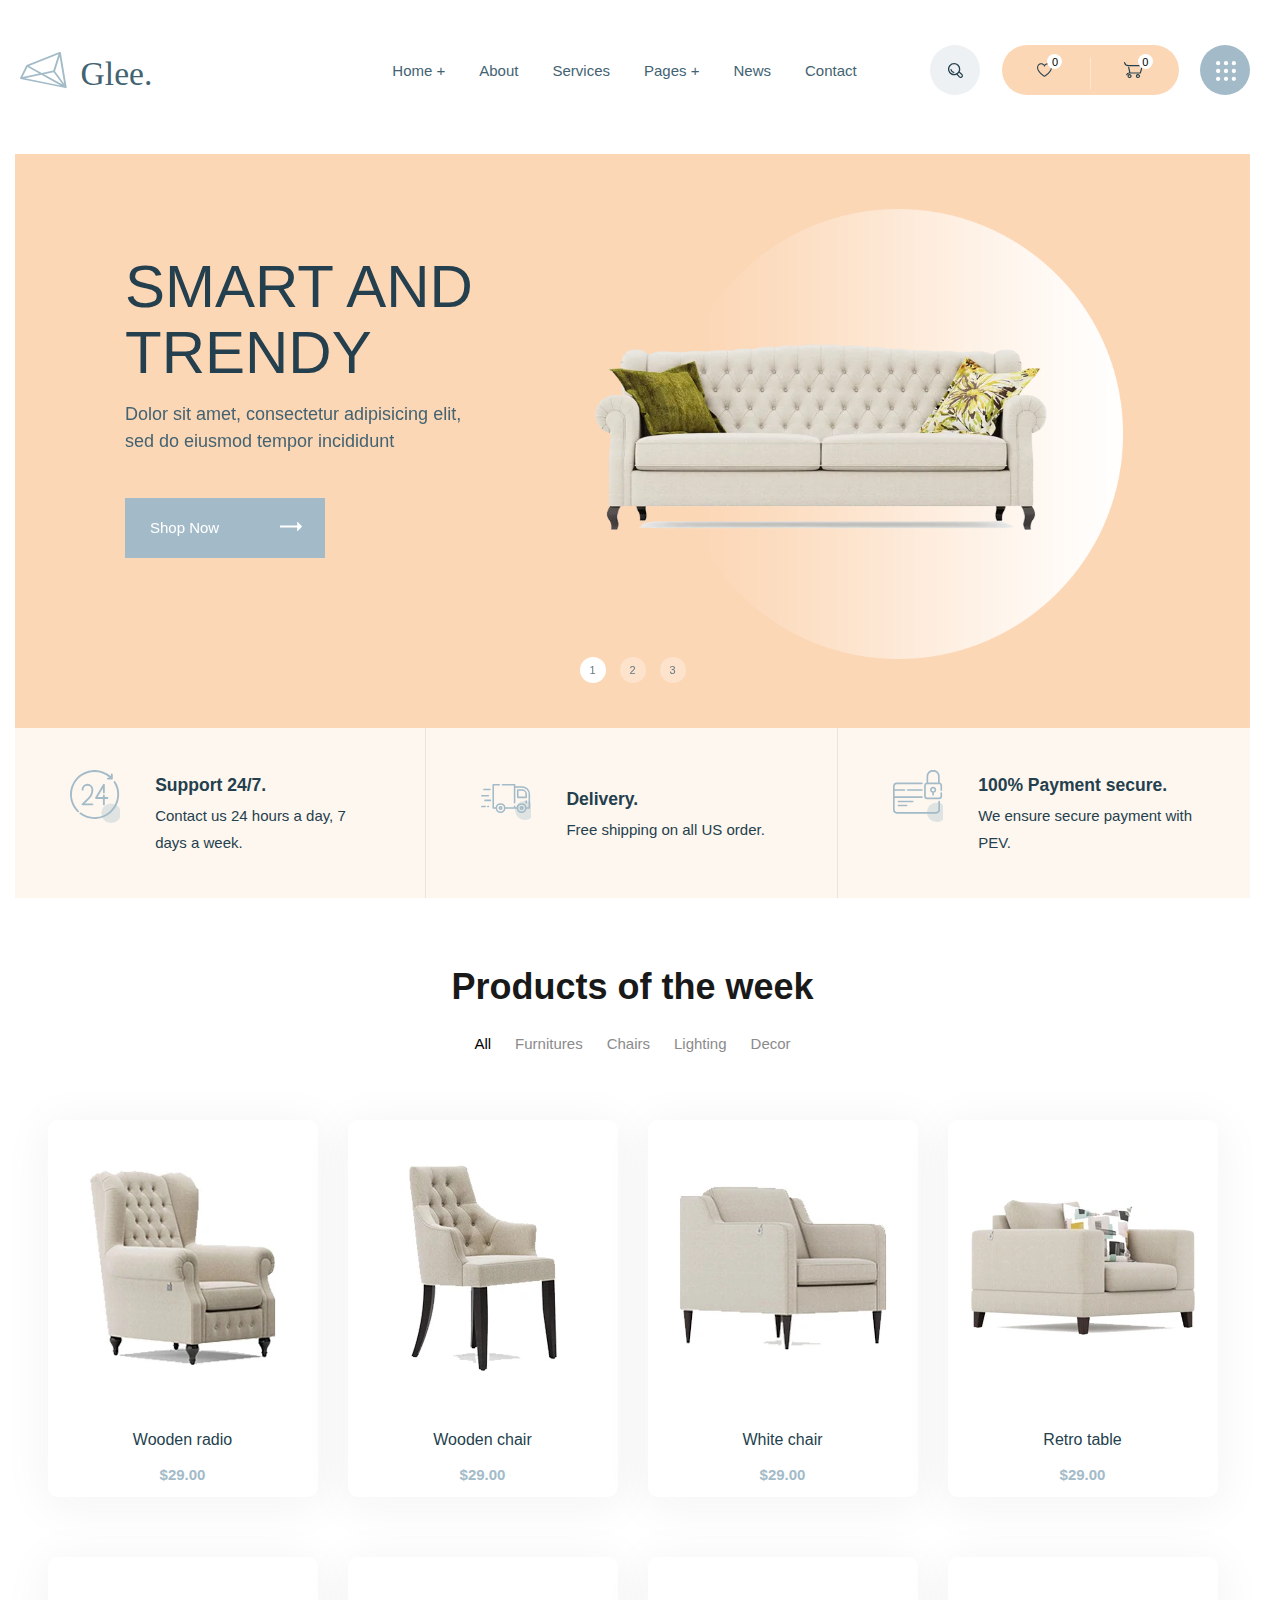
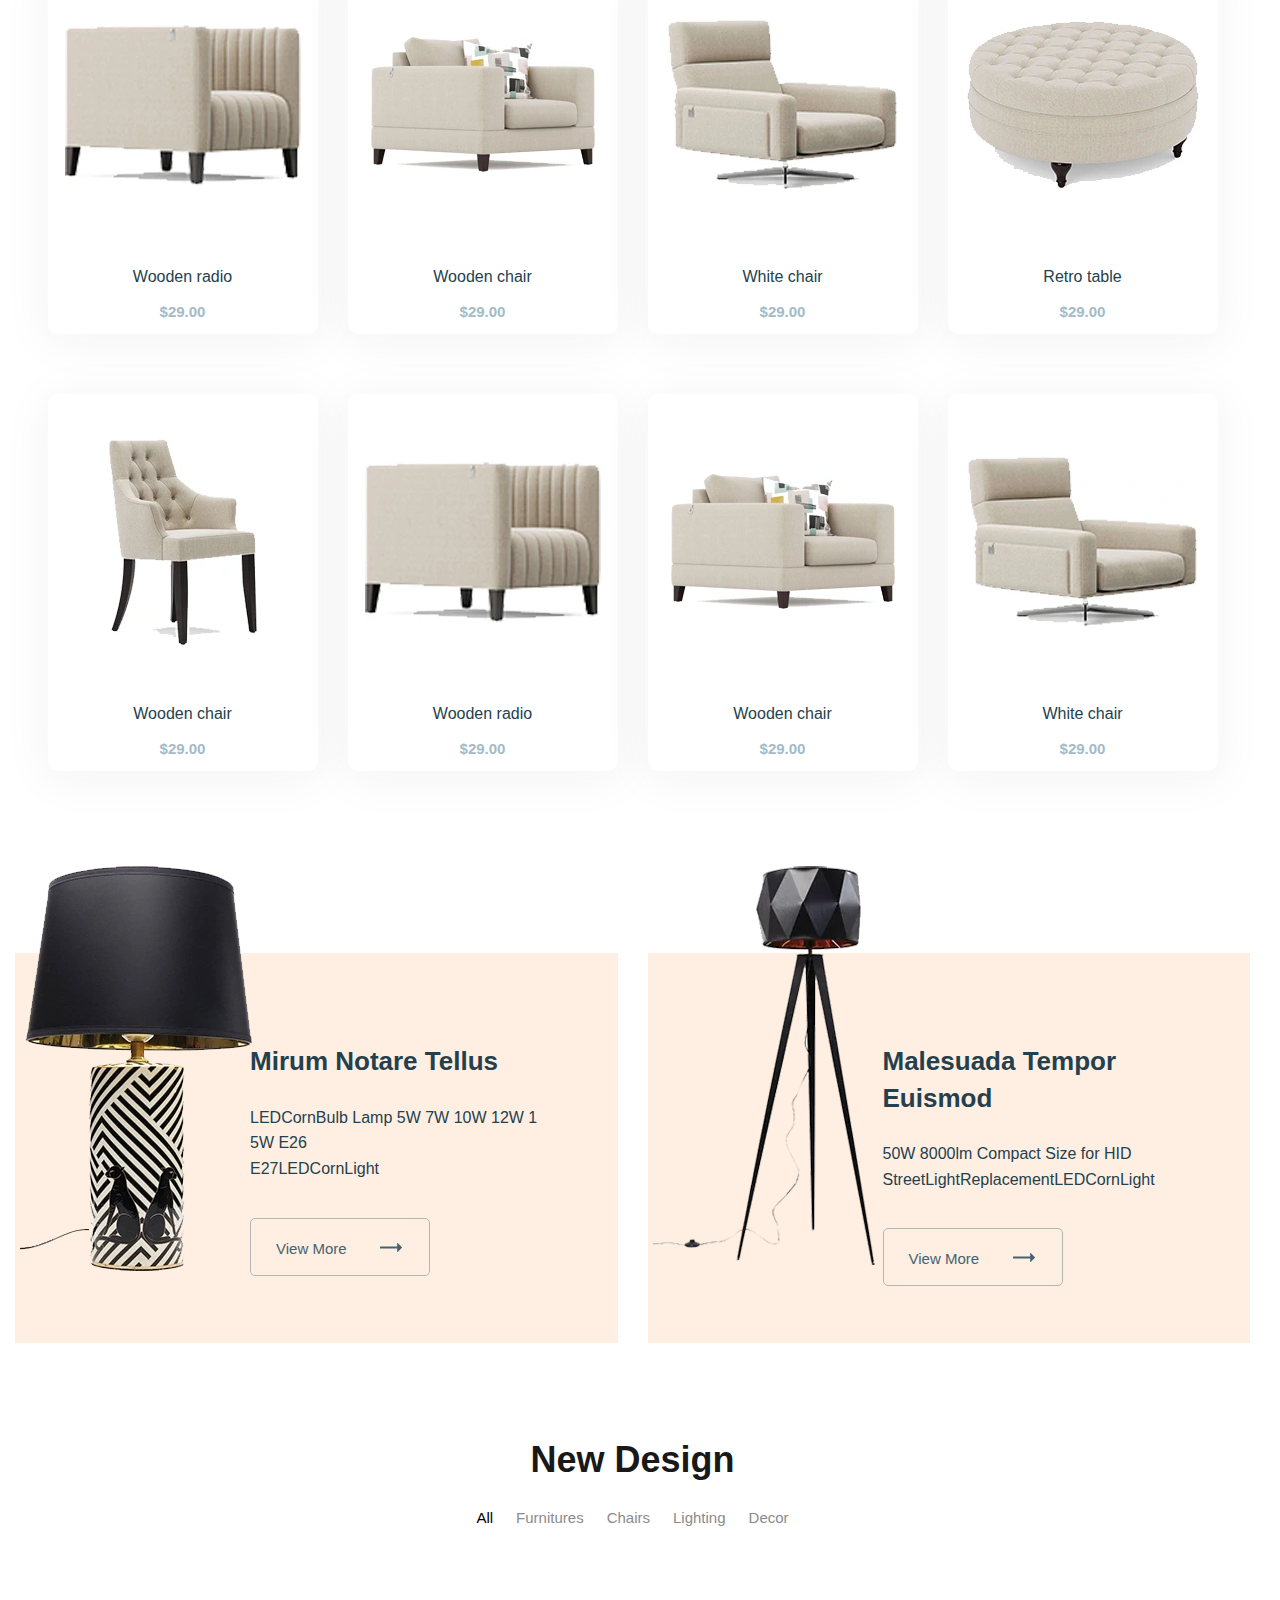
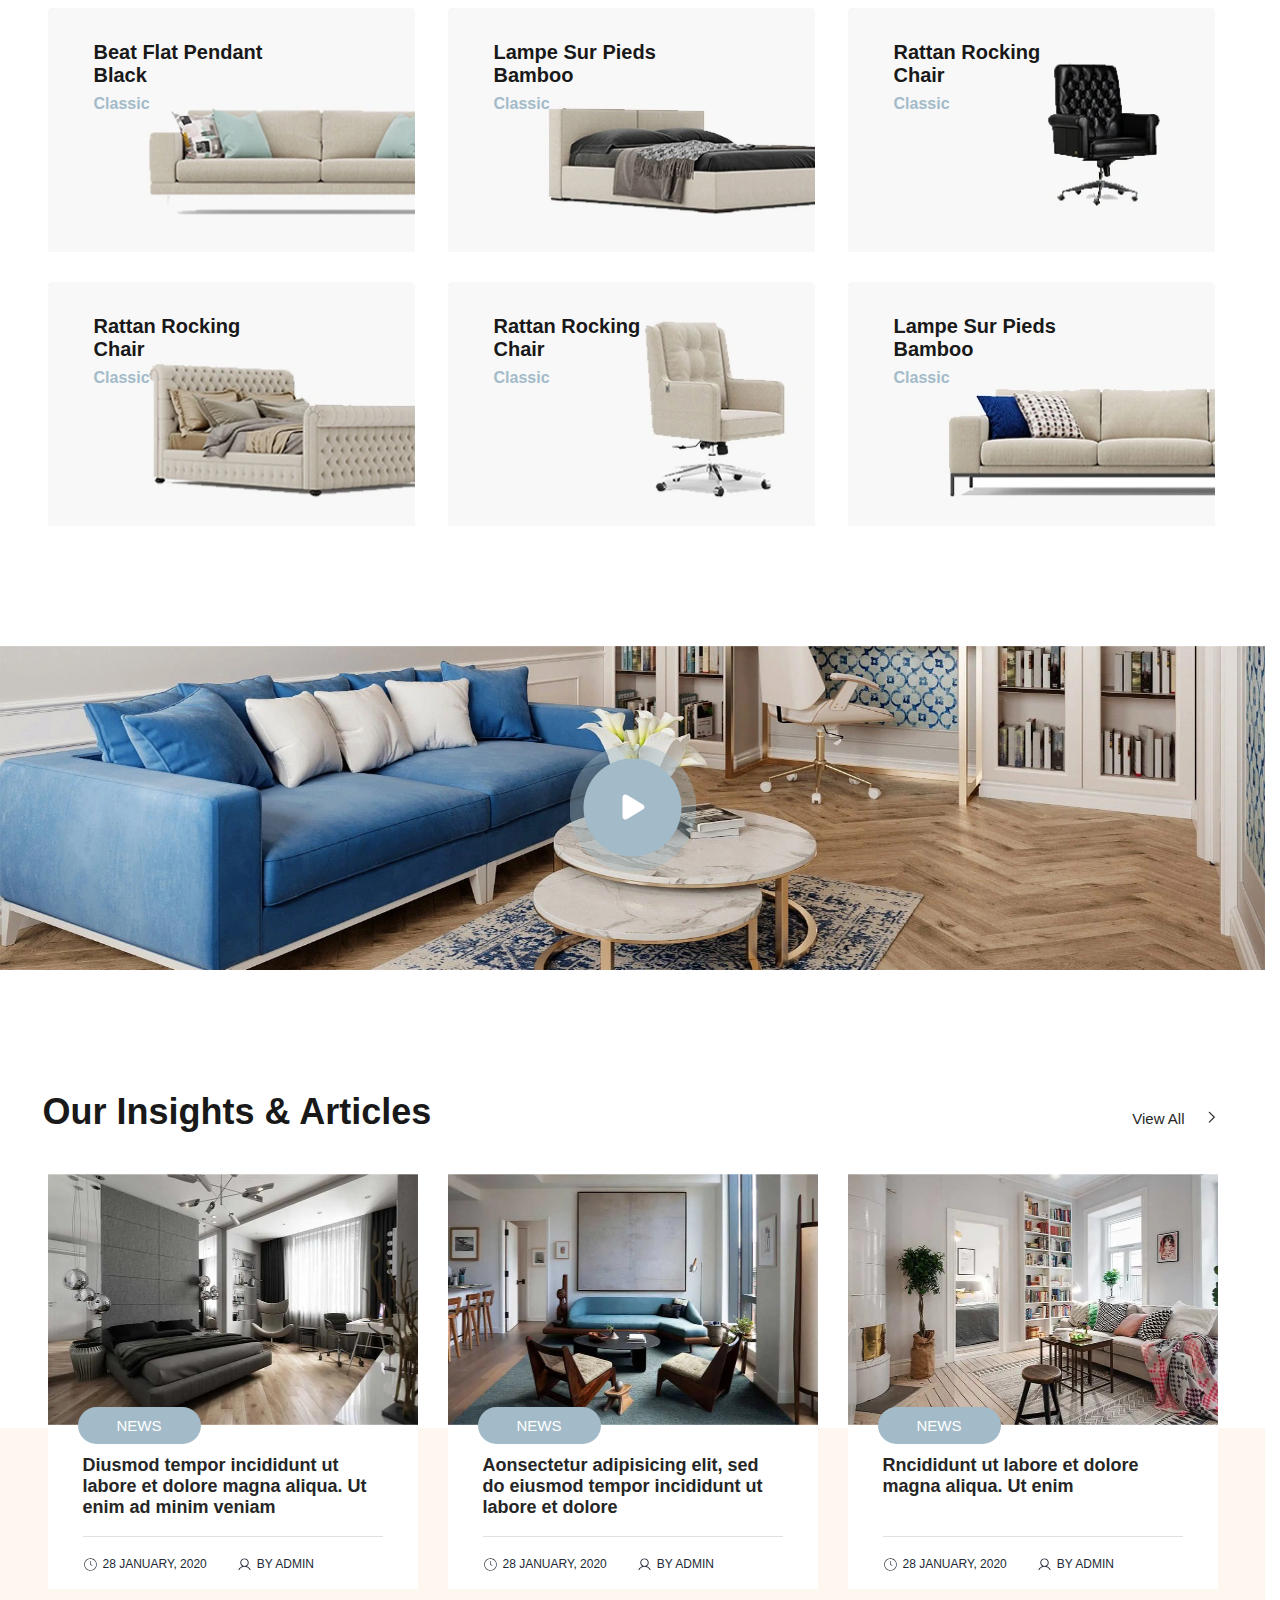
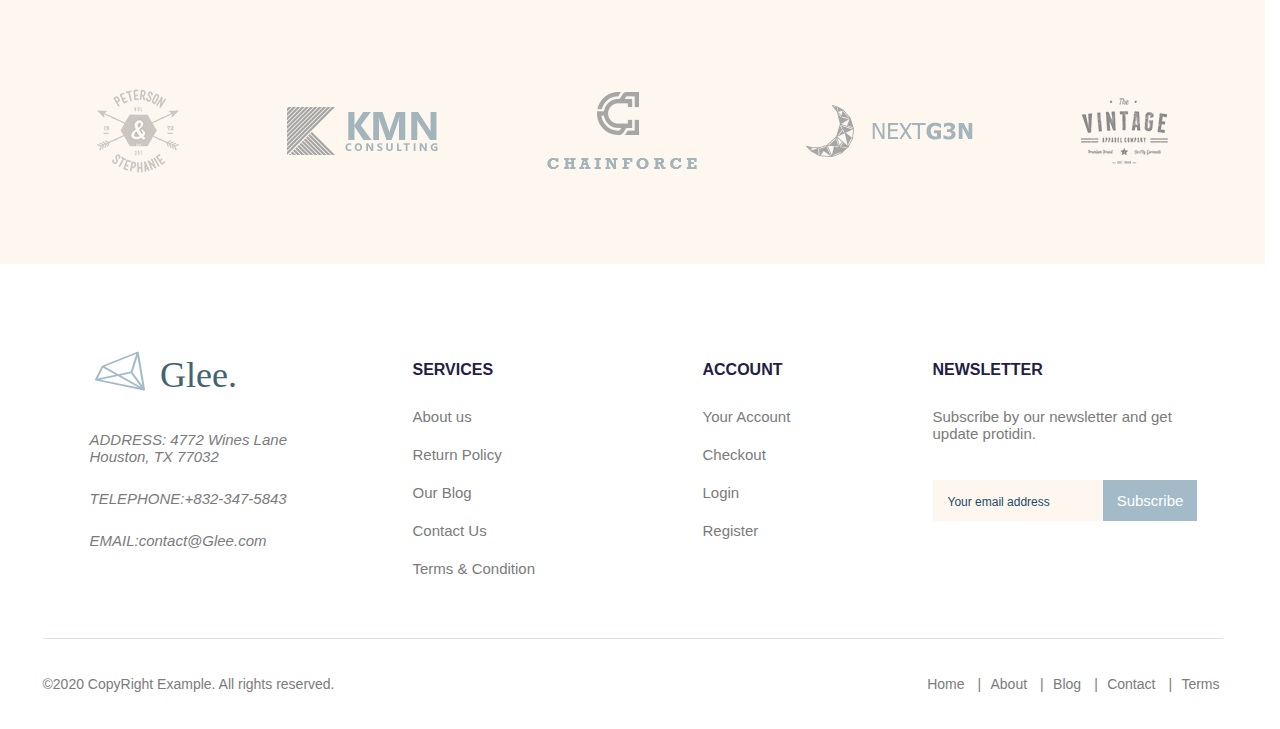
